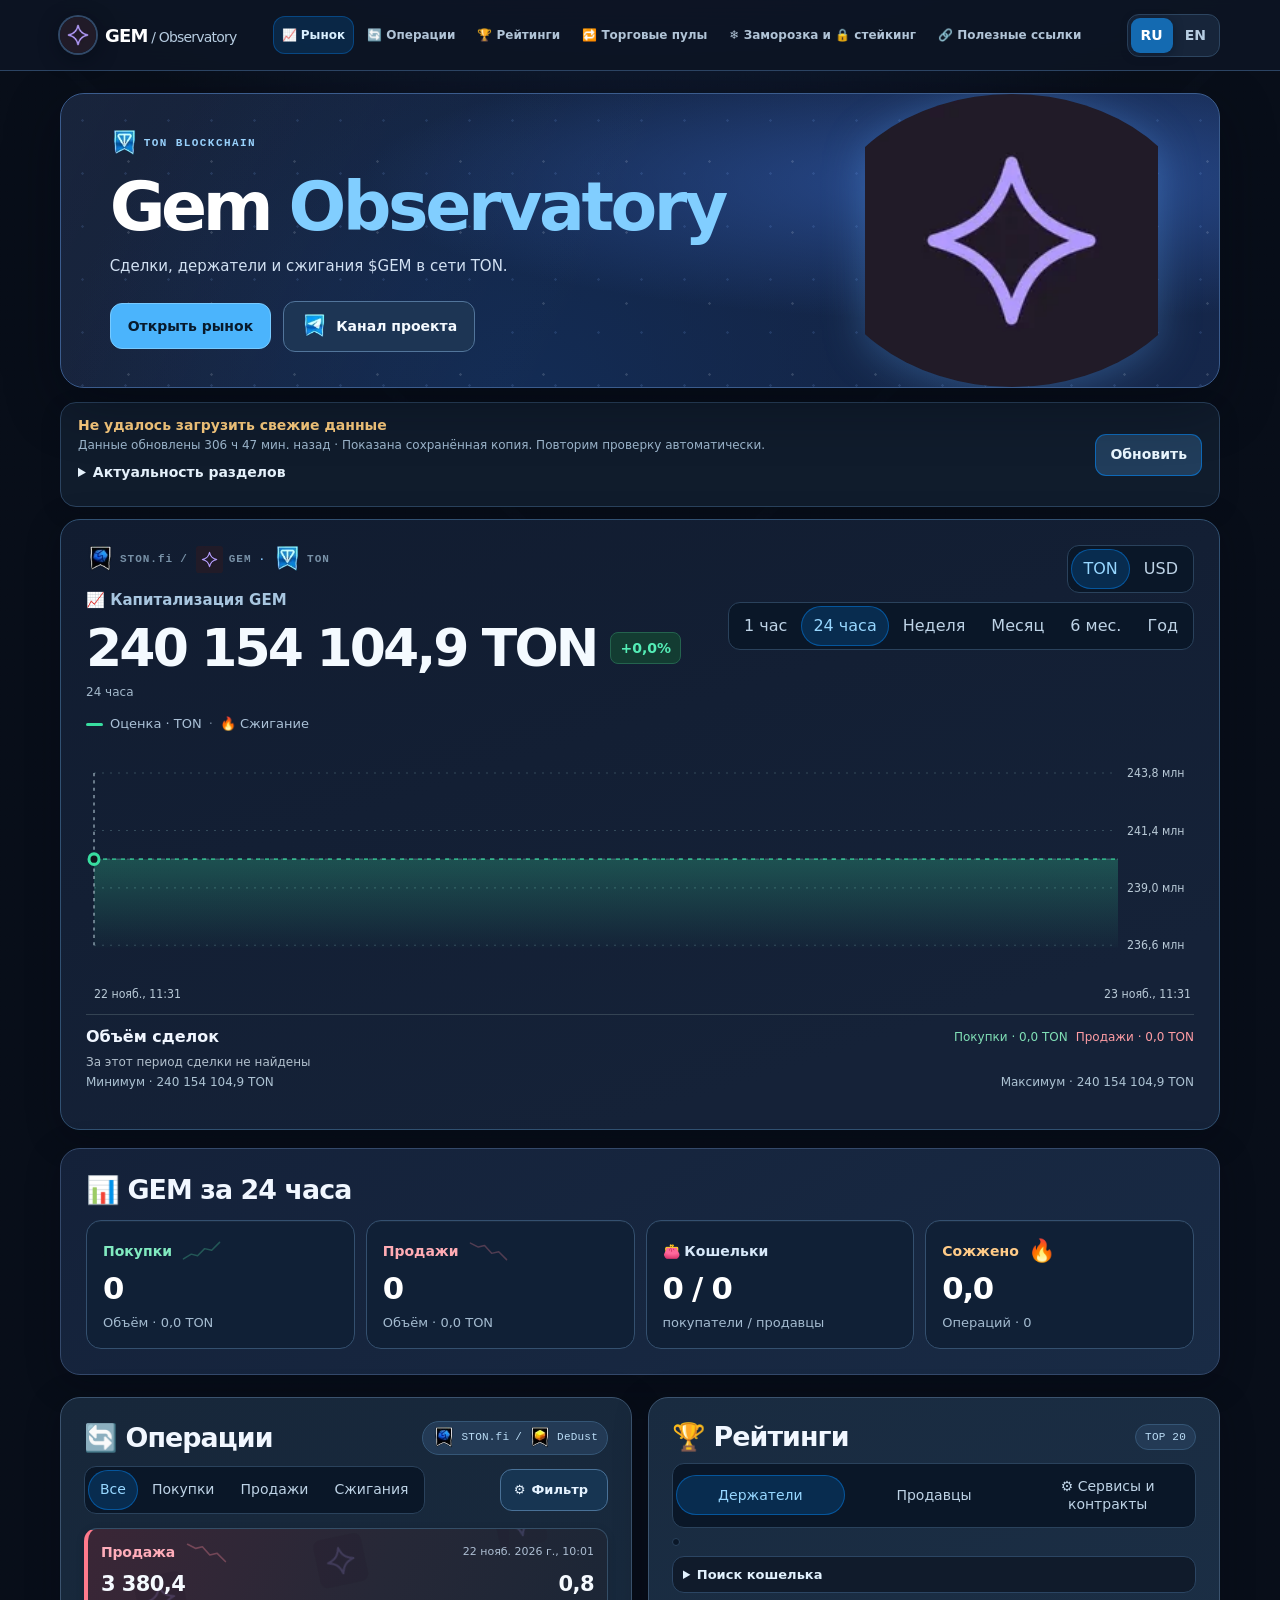
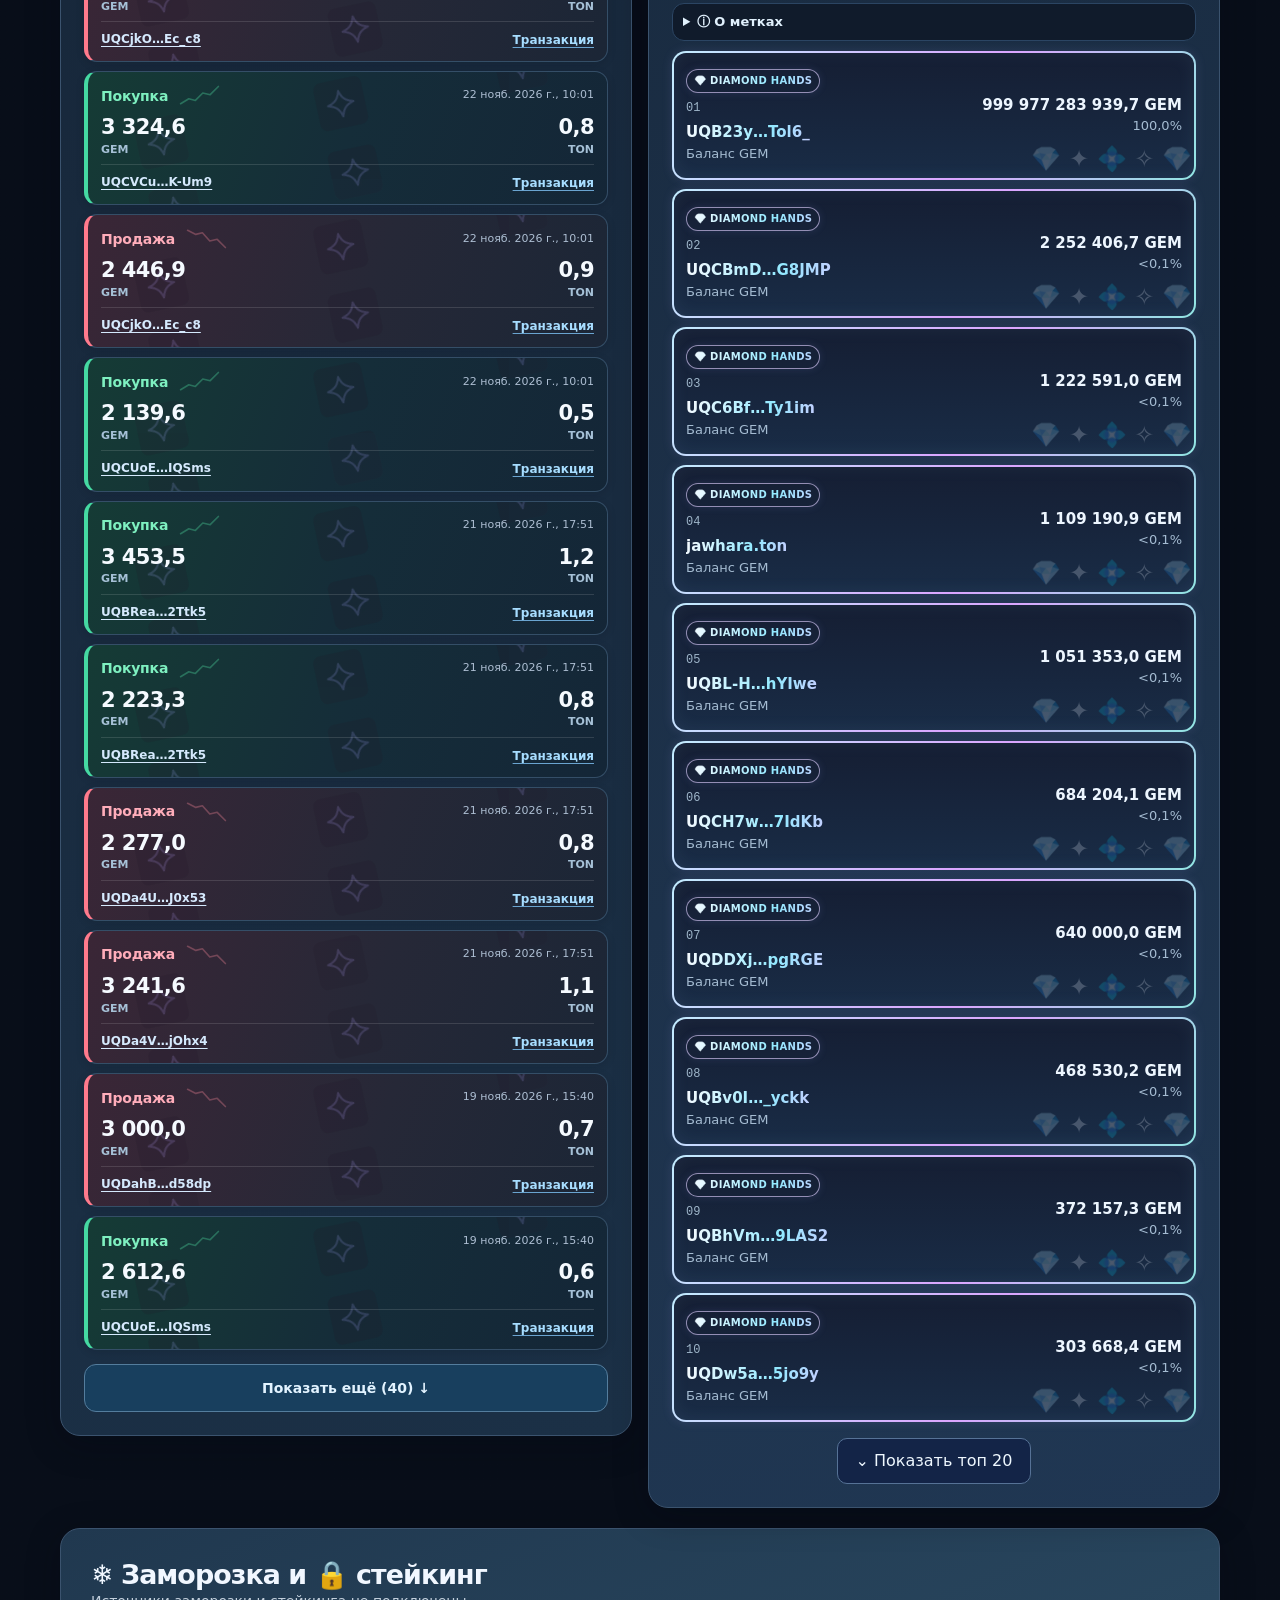
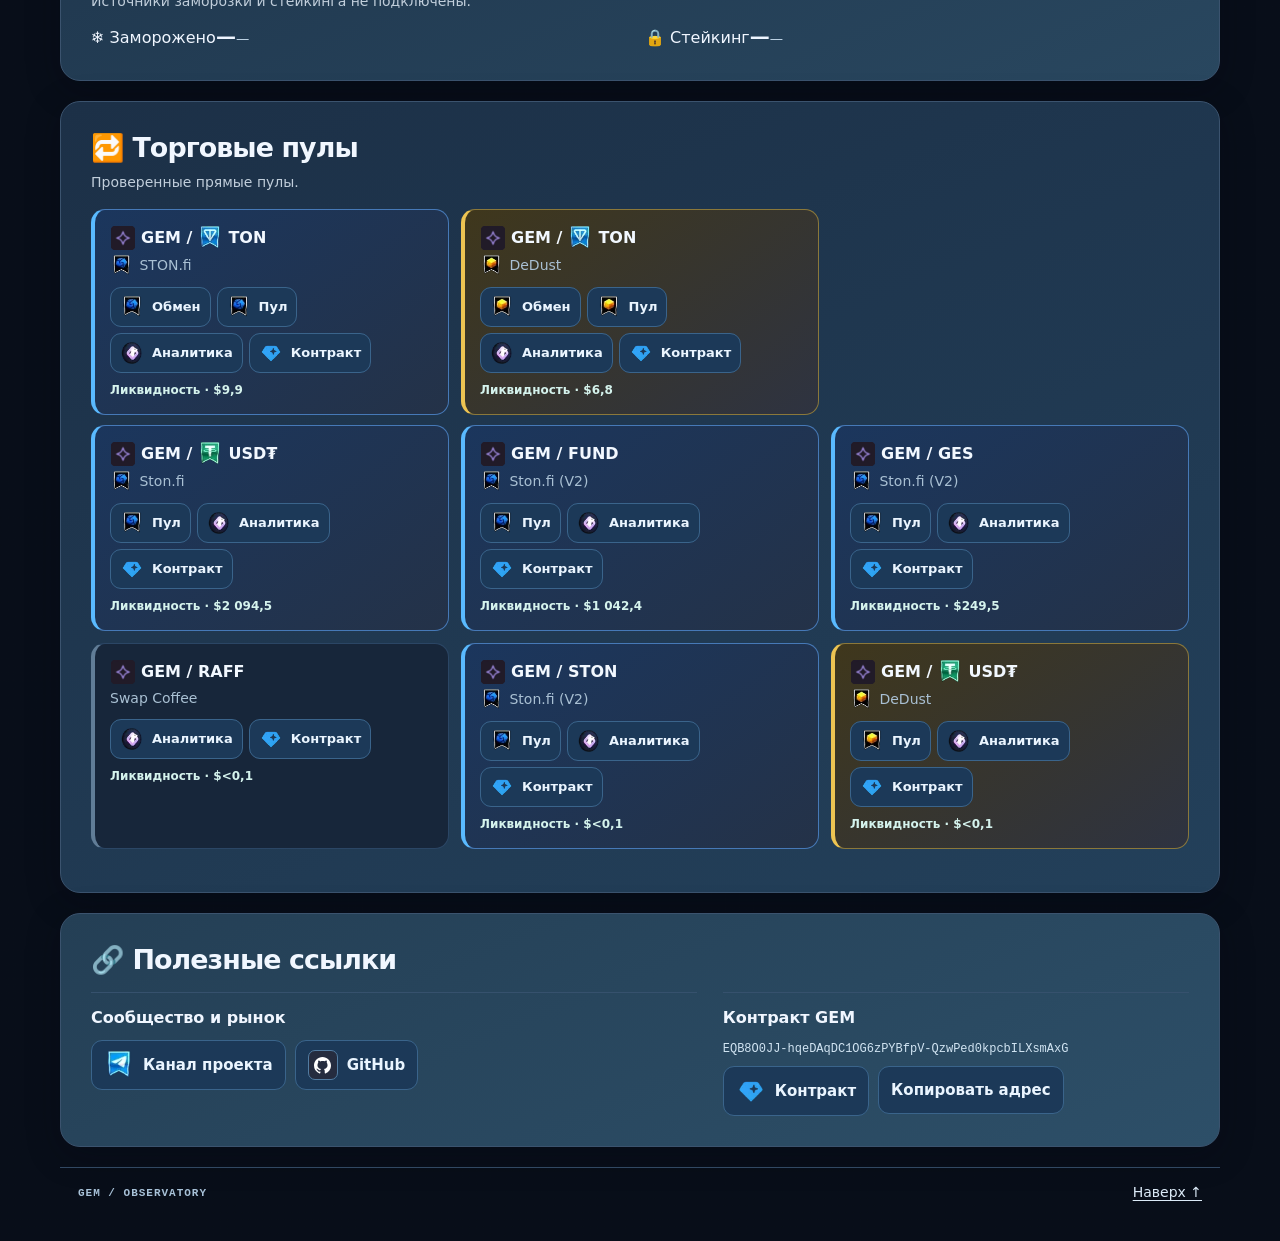
==== index.html @ bd029d71 "Create GEM Observatory from independent template 1.3.0" ====
<!doctype html>
<html lang="ru"><head>
<meta charset="utf-8"><meta name="viewport" content="width=device-width,initial-scale=1">
<meta name="theme-color" content="#070d21"><meta name="description" content="GEM Observatory — сделки STON.fi и DeDust, держатели и подтверждённые сжигания GEM в сети TON.">
<title>Gem Observatory</title><style>:root{color-scheme:light;--ink:#101721;--muted:#536372;--paper:#f8fafc;--line:#cbd5df;--blue:#30a1f5;--link:#075d9b;--night:#090b0e;--graphite:#10151c;--green:#1e6b51;--red:#df0000;--orange:#975019;font:16px/1.5 system-ui,-apple-system,BlinkMacSystemFont,"Segoe UI",sans-serif;color:var(--ink);background:var(--night)}
*{box-sizing:border-box}
[hidden]{display:none!important}
html{scroll-behavior:smooth;scroll-padding-top:82px}
body{margin:0;background:var(--night)}
.wrap{width:min(1220px,calc(100% - 64px));margin-inline:auto}
h1,h2,h3,p{margin:0}
a{color:var(--link);text-underline-offset:3px}
a:hover{text-decoration:underline}
button{font:inherit;color:inherit;cursor:pointer}
a:focus-visible,button:focus-visible,summary:focus-visible,#plot svg:focus-visible{outline:3px solid #5692db;outline-offset:2px}
header{position:sticky;top:0;z-index:5;background:#090b0ef5;border-bottom:1px solid #283541;color:#f5f8fc}
.nav,.brand,nav,.langs,.tabs,.smallTabs,.introLinks,.eyebrow,.sectionHeading,.chartCaption,footer,.graphTop{display:flex;align-items:center}
.nav{min-height:65px;gap:20px;justify-content:space-between}
.brand{gap:9px;color:#fff;text-decoration:none}
.brand svg{width:36px;height:36px}
.brand strong{font-size:19px;letter-spacing:-.055em}
.brand span{font-weight:500;color:#c3cbd5}
.brand:hover{text-decoration:none}
nav{gap:5px}
nav a,.langs button{font-size:14px;font-weight:650}
nav a{color:#b4c0ce;padding:9px 11px;text-decoration:none;border-radius:8px}
nav a.on,nav a:hover{color:white;background:#203347;text-decoration:none}
.langs,.tabs,.smallTabs{background:#e5edf4;border-radius:10px;padding:3px;gap:2px;width:fit-content;max-width:100%;flex-wrap:wrap}
.langs button,.tabs button,.smallTabs button{border:none;padding:7px 10px;background:transparent;color:#364c61;border-radius:7px;line-height:1.35}
.langs .on,.tabs .on,.smallTabs .on{background:#114c79;color:white}
.hero{margin:20px 0 16px;position:relative;isolation:isolate;overflow:hidden;display:flex;align-items:center;min-height:192px;border-radius:20px;border:1px solid #293746;background:radial-gradient(ellipse at 88% 70%,#153650 0%,transparent 53%),#0b0d10;color:#fff}
.herotext{position:relative;z-index:1;padding:27px clamp(20px,3vw,44px);max-width:66%}
.eyebrow,.tag,footer>span{font-family:ui-monospace,Consolas,monospace;font-size:11px;font-weight:650;letter-spacing:.09em}
.eyebrow{gap:8px}
.eyebrow i{width:7px;height:7px;background:#468ec6;border-radius:50%}
.hero .eyebrow{color:#b9c9d9}
.hero .eyebrow i{background:var(--blue)}
h1{font-size:clamp(38px,4.6vw,68px);letter-spacing:-.07em;line-height:1.05;margin:7px 0 8px}
h1 em{font-family:Georgia,"Times New Roman",serif;font-weight:normal;letter-spacing:-.055em;color:#a1d6ff}
.hero p{color:#c9d5e1;font-size:15px}
.heroArt{position:absolute;inset:0 0 0 auto;width:41%;display:grid;align-items:center;pointer-events:none}
.heroArt svg{width:100%;height:100%;max-height:250px}
.introLinks{margin-top:17px;gap:10px}
.introLinks a,.more{border:1px solid #9daebf;border-radius:8px;padding:7px 12px;text-decoration:none;font-weight:650;font-size:14px}
.introLinks a{color:#f0f6ff;border-color:#536779}
.introLinks a:first-child{color:#081624;background:var(--blue);border-color:var(--blue)}
.introLinks a:hover,.more:hover{box-shadow:inset 0 0 0 1px currentColor}
.panel{background:var(--paper);border:1px solid var(--line);border-radius:17px;padding:clamp(16px,2vw,25px);min-width:0}
.graphTop,.sectionHeading,footer{justify-content:space-between;gap:12px}
.graphTop{align-items:flex-start}
.graph .eyebrow{color:#b6c8d9}
.graph .eyebrow span{color:#7891a7}
.graph h2{font-weight:550;color:var(--muted);font-size:16px;margin-top:12px}
.price{font-size:clamp(27px,3.2vw,44px);line-height:1.12;letter-spacing:-.05em;font-variant-numeric:tabular-nums;font-weight:730}
.chartCaption{font-size:13px;color:var(--muted);gap:7px;margin-top:13px}
.lineKey{width:17px;height:3px;border-radius:3px;background:var(--blue)}
.sep{color:#6f8196}
#plot{margin:6px 0;min-height:183px}
#plot svg{width:100%;height:183px;display:block;touch-action:pan-y}
#plot text{font:11px system-ui,sans-serif;fill:#b6c6d6}
.marker{cursor:pointer}
.marker:focus{outline:2px solid var(--orange)}
#readout{font-size:14px;font-variant-numeric:tabular-nums;min-height:24px;color:var(--ink)}
.note,.description,.resources p{font-size:14px;color:var(--muted);overflow-wrap:anywhere}
.note{font-size:12px}
.description{margin:8px 0}
.summary{margin:18px 0 22px}
.summary h2,.panel h2:not(.graph h2){font-size:clamp(20px,2.1vw,27px);letter-spacing:-.045em;line-height:1.2}
.summary .sectionHeading{margin-bottom:9px}
.tag{color:#3e5061;background:#e2ebf4;border-radius:20px;padding:4px 9px;white-space:nowrap;font-weight:500;letter-spacing:.02em}
#stats{display:grid;grid-template-columns:repeat(4,minmax(0,1fr));gap:10px}
.stat{background:var(--paper);border:1px solid var(--line);border-radius:13px;padding:13px 15px;min-width:0}
.stat b,.stat small,.stat span{display:block}
.stat b{font-size:clamp(20px,2.1vw,31px);line-height:1.3;font-variant-numeric:tabular-nums;overflow-wrap:anywhere;letter-spacing:-.04em}
.stat small{font-size:13px;color:var(--muted)}
.stat span{font-size:14px;font-weight:670}
.buy{color:var(--green)}
.sell{color:var(--red)}
.burn{color:var(--orange)}
.columns{display:grid;grid-template-columns:1fr 1fr;gap:16px;align-items:start}
.columns .tabs{margin:10px 0}
.columns .tabs button,.smallTabs button{font-size:14px}
.smallTabs:not(:empty){margin-bottom:8px}
#feedNote,#rankNote{margin-bottom:8px}
.row{display:grid;grid-template-columns:minmax(0,1fr) auto;gap:10px;border-top:1px solid #dce3eb;padding:10px 0;align-items:center}
.row>div{min-width:0}
.row>div:last-child{text-align:right}
.row b,.row small{display:block;font-variant-numeric:tabular-nums}
.row small{color:var(--muted);font-size:13px}
.row a{overflow-wrap:anywhere}
.row b{font-size:15px;line-height:1.45}
.row .badge{display:inline-block;padding:1px 6px;font-size:12px;border-radius:5px;margin-right:6px}
.badge.buy{background:#e0f3e8}
.badge.sell{background:var(--red);color:white}
.badge.burn{background:#ffead4}
.position{color:var(--muted);font:12px ui-monospace,monospace;margin-right:8px}
.empty{padding:16px 0;color:var(--muted)}
.more{background:#eaf1f7;color:#144b72}
.more[hidden]{display:none}
#more{margin-top:8px;width:100%}
.resources{margin:20px 0}
.resourcesGrid{display:grid;grid-template-columns:1.15fr 1.2fr 1fr;gap:24px;margin-top:16px}
.resources h3{font-size:16px;margin-bottom:6px}
.resourceList{display:flex;gap:8px 13px;flex-wrap:wrap}
.resourceList,.contract{margin-top:8px;font-size:14px}
.contract{display:block;overflow-wrap:anywhere;font-family:ui-monospace,monospace;margin-bottom:10px}
.resourcesGrid article{min-width:0}
summary{cursor:pointer;font-weight:600}
footer{padding:16px 0 25px}
footer a{font-size:14px}
@media(max-width:800px){.wrap{width:calc(100% - 28px)}
.nav{display:grid;grid-template-columns:1fr auto;gap:0;padding-top:6px}
.langs{grid-column:2;grid-row:1}
.brand{grid-column:1;grid-row:1}
nav{grid-column:1/-1;justify-content:space-between;gap:0}
nav a{padding:7px 5px;font-size:13px}
html{scroll-padding-top:98px}
.columns{grid-template-columns:1fr}
.heroArt{width:35%;opacity:.82}
.herotext{max-width:73%;padding:19px}
.hero{min-height:180px}
.graphTop{flex-wrap:wrap}
.resourcesGrid{grid-template-columns:1fr 1fr}

#stats{grid-template-columns:repeat(2,minmax(0,1fr))}}
@media(max-width:500px){.wrap{width:calc(100% - 20px)}
.hero{margin-top:10px}
.herotext{max-width:100%;padding:16px}
.heroArt{width:35%;inset:auto 0 0 auto;height:78px}
.hero p{max-width:96%;font-size:14px}
.introLinks{max-width:76%;gap:6px;flex-wrap:wrap}
.introLinks a{font-size:13px;padding:6px 8px}
.graphTop{gap:10px}
.tabs button{padding:6px 8px}
.stat{padding:10px}
.stat small{font-size:12px}
.row{gap:3px}
.row b{font-size:14px}
.row small{font-size:12px}
.resourcesGrid{grid-template-columns:1fr;gap:15px}
.resourcesGrid article+article{border-top:1px solid var(--line);padding-top:12px}}
@media(prefers-reduced-motion:reduce){html{scroll-behavior:auto}}

.walletLegend{font-size:13px;color:var(--muted);margin:4px 0}
.walletIdentity{display:inline-flex;align-items:baseline;flex-wrap:wrap;gap:2px 6px;max-width:100%;vertical-align:baseline}
.row .walletAddress{font-weight:700;text-decoration:underline;text-decoration-thickness:1px;text-underline-offset:3px}
.row .walletAddress.buy,.walletRole.buy{color:#126042}
.row .walletAddress.sell,.walletRole.sell{color:#df0000}
.row .walletAddress.burn,.walletRole.burn{color:#874305}
.row .walletAddress.neutral{color:#51615c}
.walletRole{font-size:11px;font-weight:600}
:is(.row,.walletResult) .domainBadge{font:600 11px/1.4 system-ui,sans-serif;letter-spacing:0;padding:2px 6px;border-radius:5px;overflow-wrap:anywhere;max-width:100%;display:inline-block}
.domainBadge.digits{color:#482e00;background:linear-gradient(110deg,#ffcc00 12%,#ffe173 34%,#fff9c0 46%,#ffd700 57%,#efb000 84%);background-size:220% 100%;border:1px solid #a37b00;animation:projectGold 4s ease-in-out infinite alternate}
details.domainDetails{display:inline-block;border:0;padding:0;font-size:12px;font-weight:500;width:100%}
details.domainDetails summary{color:var(--muted);font-size:11px}
#rank .position{vertical-align:top}
.onlyBadges{display:flex;align-items:center;gap:7px;font-size:13px;font-weight:600;margin:4px 0 7px;cursor:pointer}
.onlyBadges input{width:16px;height:16px;accent-color:var(--link)}


@keyframes projectGold{from{background-position:0% 50%}
to{background-position:100% 50%}}
@media(prefers-reduced-motion:reduce){.domainBadge.digits{animation:none}}
footer>span{color:#f5f8ff}
footer a{color:#dcebf8}
.price{overflow-wrap:break-word}

/* Make the chart and header dark; financial rows retain their semantic colours. */
.langs,.graph .tabs{background:#202a35}
.langs button,.graph .tabs button{color:#c3cfdb}
.langs .on,.graph .tabs .on{background:var(--blue);color:#071421}
.graph{--ink:#f5f8fc;--muted:#b2c0cd;color:var(--ink);background:var(--graphite);border-color:#283747}
.graph #readout a{color:#86caff}
.graph #plot svg{height:205px}
.brand:hover,.introLinks a:hover{color:#fff}
.introLinks a:first-child:hover{color:#081624}

.wrap{width:min(1180px,calc(100% - 88px))}
.hero{background:linear-gradient(165deg,#080a0d 22%,#10151c 100%)}
.graph,.summary{background:linear-gradient(180deg,#10151c,#152332);border:1px solid #374b5b}
.summary{background:linear-gradient(180deg,#152332,#172b3c);padding:clamp(16px,2vw,25px);border-radius:17px;color:#f4f8ff}
.summary .sectionHeading{margin-bottom:14px}
.stat{background:linear-gradient(145deg,#131d28,#1e3041);border:1px solid #3d5363}
.stat small{color:#b9c8d5}
.stat span.buy,.stat span.sell,.stat span.burn{display:inline-block;border-radius:5px;background:linear-gradient(120deg,#d8e5eb,#c1d4df);padding:1px 6px}
.columns .panel,.resources{--ink:#f3f7fc;--muted:#c1cedb;--link:#a6daff;--line:#435a6a;color:var(--ink);border-color:#3b5264}
.columns .panel{background:linear-gradient(180deg,#172b3c,#1a3b51)}
.columns .tabs,.columns .smallTabs{background:#0e1c29}
.columns .tabs button,.columns .smallTabs button{color:#cbd9e7}
.columns .tabs .on,.columns .smallTabs .on{background:#265a7d;color:#fff}
.row{border-color:#435666}
.position{color:#c1cedb}
.tag{background:#233f54;color:#d1e6f6}
.row .walletIdentity{background:linear-gradient(125deg,#d8e5eb,#c1d4df);border-radius:7px;padding:3px 6px}
.domainDetails summary{color:#354d62!important}
.domainDetails span{color:#223847}
#more,.resourceList>a,.resourceList>button{color:#f3f8ff;background:#15496b;border:1px solid #6289a3}
.resources{background:linear-gradient(180deg,#1a3b51,#20475e);padding:clamp(18px,2.5vw,30px)}
.resourcesGrid{grid-template-columns:1.3fr 1fr;gap:clamp(14px,2vw,26px)}
.resourcesGrid article{border-top:1px solid #7190a3;padding-top:13px}
.resources h3{margin-bottom:10px}
.resourceList{display:grid;grid-template-columns:1fr;gap:7px}
.resourceList>a,.resourceList>button{display:flex;align-items:center;justify-content:space-between;gap:6px;min-height:42px;padding:8px 12px;border-radius:7px;text-align:left;font:650 14px/1.35 system-ui,sans-serif;text-decoration:none;cursor:pointer}
.resourceList>a:hover,.resourceList>button:hover,#more:hover{background:#1b5c82;border-color:#aedfff}
.resources .contract{color:#d1e4f2;margin:6px 0;word-break:break-all}
footer{background:#090c10;border-top:1px solid #405362;padding:14px 18px;margin-bottom:14px;border-radius:8px}
@media(min-width:1000px){.resourcesGrid article:first-child .resourceList{grid-template-columns:repeat(2,minmax(0,1fr))}}
@media(max-width:800px){.wrap{width:calc(100% - 34px)}.resourcesGrid{grid-template-columns:1fr 1fr}}
@media(max-width:500px){.wrap{width:calc(100% - 22px)}.resourcesGrid{grid-template-columns:1fr}.resourcesGrid article+article{border-color:#7190a3}}

/* Draw external-link arrows without relying on a font glyph. */
.resourceList>a::after,.introLinks a[href^="https:"]::after,.row a:not(.walletAddress)::after{content:"";display:inline-block;width:8px;height:8px;flex-shrink:0;margin-left:6px;border-top:1.5px solid currentColor;border-right:1.5px solid currentColor;background:linear-gradient(135deg,transparent 43%,currentColor 46%,currentColor 54%,transparent 57%);vertical-align:1px}

.syncBar{display:flex;align-items:center;justify-content:space-between;gap:14px;margin:0 0 12px;padding:12px 18px;background:#101b27;border:1px solid #374b5b;border-radius:12px;color:#e5f1fb}
.syncBar>div{min-width:0}.syncBar p{font-size:14px;font-weight:650}.syncBar small{display:block;color:#b9c8d5;font-size:12px;overflow-wrap:anywhere}.syncBar .syncWarning{color:#ffcf80}
#refreshData{flex-shrink:0;min-height:42px;padding:8px 14px;border:1px solid #6289a3;border-radius:7px;background:#15496b;color:#f3f8ff;font-weight:650;font-size:14px}#refreshData:hover{background:#1b5c82}#refreshData:disabled{opacity:.65;cursor:wait}
@media(max-width:400px){.syncBar{align-items:flex-start;flex-wrap:wrap;padding:12px 14px}.syncBar>div{flex:1 1 175px}}

/* Market cap: native-currency valuation, with an explicit estimation note. */
.graph .price{font-size:clamp(32px,4.2vw,52px);letter-spacing:-.055em;line-height:1.15}
.graph h2{font-size:15px;margin-top:12px;margin-bottom:7px}
.capHeadline{display:flex;align-items:center;gap:14px;flex-wrap:wrap}
.capChange{font:700 14px/1.3 system-ui,sans-serif;padding:6px 9px;border-radius:8px;font-variant-numeric:tabular-nums;white-space:nowrap}
.capChange:empty{display:none}.capPositive{color:#54edb6;background:#133c32;border:1px solid #24634e}.capNegative{color:#ff2020;background:#321419;border:1px solid #7a242a}
#capPeriod{margin-top:5px;color:#a4b9cb}.graph #plot{min-height:250px;margin:18px 0 8px}.graph #plot svg{height:250px}
.graph #plot text{font:11px system-ui,sans-serif;fill:#b8c9d6}
.capRange{display:flex;justify-content:space-between;gap:8px;flex-wrap:wrap;color:#adc3d3;font-size:12px;font-variant-numeric:tabular-nums;margin:0 0 13px}
.graph #readout{background:#0b1723;border:1px solid #2b4354;padding:10px 12px;border-radius:9px;min-height:43px;font-size:13px;margin-bottom:9px}
.capMethod{font-size:11px;line-height:1.5;color:#9db3c4;border-top:1px solid #2b4354;padding-top:10px;margin-top:10px;max-width:850px}
.graph .chartCaption .lineKey{background:var(--chart-colour,#38dda0)}
@media(max-width:500px){.graph .price{font-size:34px}.capHeadline{gap:8px}.graph .graphTop{gap:15px}.graph .tabs{width:100%;justify-content:space-between}.graph .tabs button{padding:8px 6px;font-size:12px}.graph #plot svg{height:240px}.graph #plot{min-height:240px}.graph #readout{font-size:12px}.capMethod{font-size:11px}}
@media(max-width:360px){.graph .tabs{display:grid;grid-template-columns:repeat(3,minmax(0,1fr));gap:3px}.graph .tabs button{width:100%}}

:root{--blue:#75ccff;--project-art:url("[data-uri]");--night:#070d21}
body{background:radial-gradient(ellipse at 78% 0%,#24347b 0%,#111c49 28%,transparent 55%),#070d21}
header{background:#0a1129f5;border-color:#324576}
.brandMark{width:36px;height:36px;border-radius:50%;background:var(--project-art) center/cover}
.hero{min-height:268px;border-color:#435b9c;background:radial-gradient(ellipse at 78% 50%,#2b4696 0%,#182860 34%,transparent 68%),linear-gradient(112deg,#0d1639,#111c49)}
.hero::before{content:"";position:absolute;inset:0;background-image:radial-gradient(circle,#7eaeff 1px,transparent 1.5px),radial-gradient(circle,#eff7ff 1px,transparent 1.5px);background-size:43px 53px,83px 71px;background-position:0 0,26px 32px;opacity:.24;pointer-events:none}
.heroArt{width:40%;height:100%;background:var(--project-art) center / auto 88% no-repeat;filter:drop-shadow(0 0 20px #60b5ff60);border-radius:50%}
.hero h1 em{color:#89ceff}
.graph{background:linear-gradient(180deg,#101936,#151f43);border-color:#394b80}
.summary{background:linear-gradient(180deg,#182649,#202d55);border-color:#435480}
.columns .panel{background:linear-gradient(180deg,#192847,#1e3659)}
.resources{background:linear-gradient(180deg,#192b4b,#1b345a)}
.graphControls{display:grid;gap:10px;justify-items:end;min-width:0}
.row.trade-buy{border-left:3px solid #4cce9f;padding-left:8px;background:#14564832}
.row.trade-sell{border-left:3px solid #fb6b76;padding-left:8px;background:#7c223532}
.row.trade-burn{border-left:3px solid #e7ae57;padding-left:8px}
@media(max-width:800px){.graphControls{justify-items:start}}
@media(max-width:590px){
 .hero{min-height:210px}.heroArt{width:32%;height:auto;inset:12px 12px auto auto;aspect-ratio:1;opacity:1;background-size:contain}
 .herotext{max-width:76%}.hero h1{font-size:clamp(32px,7.5vw,47px)}.hero h1 em{display:block}
 .hero p{max-width:100%}.introLinks{max-width:100%}.graphControls{width:100%}.graph #currency{display:flex;width:auto}
}

#activity,#wallets,#pools{background:#141b27;border-color:#303a4a}
#activity .row,#wallets .row{background:transparent;border-color:#303a4a;border-left:0;padding-left:0}
#activity .row .walletIdentity,#wallets .row .walletIdentity{background:none;padding:0;column-gap:6px;row-gap:4px}
.columns .walletIdentity .walletAddress{background:none;padding:0}
.columns .row .walletAddress{color:#d6e2f0}
.columns .walletRole.buy,.columns .badge.buy{color:#85e6bc;background:none}
.columns .walletRole.sell,.columns .badge.sell{color:#ff9a9f;background:none}
.columns .walletRole.burn,.columns .badge.burn{color:#f1bd7d;background:none}
.columns .domainDetails summary,.columns .domainDetails span{color:#becbd9!important}
.columns :is(.row,.walletResult) .projectBadges{display:flex;flex-wrap:wrap;gap:5px;width:100%;align-items:center}
.columns :is(.row,.walletResult) .projectBadge{--badge-edge:#53627b;display:inline-flex;align-items:center;gap:4px;padding:2px 6px;border:1px solid var(--badge-edge);border-radius:6px;background:#202939;text-decoration:none;color:#eaf1fb;font:650 11px/1.35 system-ui,sans-serif;min-height:26px;max-width:100%}
.columns :is(.row,.walletResult) .projectBadge:hover{text-decoration:underline}
.columns :is(.row,.walletResult) .projectBadge::after{display:none}
.projectBadge img{display:block;width:18px;height:18px;object-fit:contain;border-radius:3px}
.columns :is(.row,.walletResult) .projectBadge.staking{padding-inline:4px;--badge-edge:#6c93cb}
.columns :is(.row,.walletResult) .projectBadge.vnuk{--badge-edge:#8f606f;color:#ffc8d4}
.columns :is(.row,.walletResult) .projectBadge.author{border-color:transparent;background:linear-gradient(#202939,#202939) padding-box,linear-gradient(105deg,#508eff,#dce5ee,#508eff) border-box;background-size:100% 100%,200% 100%;animation:projectBadgeGlow 5s ease-in-out infinite alternate}
.columns :is(.row,.walletResult) .projectBadge.joystick{--badge-edge:#9164ac}
.columns :is(.row,.walletResult) .projectBadge.phoenix{--badge-edge:#a86a36}
.projectBadge.joystick span,.projectBadge.phoenix span{background:linear-gradient(90deg,var(--badge-color),#ffe182,var(--badge-color));background-size:210% 100%;background-clip:text;color:transparent;animation:projectBadgeGlow 5s ease-in-out infinite alternate}
.projectBadge.joystick{--badge-color:#e3a6ff}
.projectBadge.phoenix{--badge-color:#ff9862}
@keyframes projectBadgeGlow{to{background-position:100% 0}}
@media(prefers-reduced-motion:reduce){.columns :is(.row,.walletResult) .projectBadge.author,.projectBadge.joystick span,.projectBadge.phoenix span{animation:none}}
#pools [lang="en"],html[lang="en"] #pools [lang="ru"]{display:none}
html[lang="en"] #pools [lang="en"]{display:inline}
#pools .poolIntro{margin:8px 0 16px}
#pools .poolGrid{display:grid;grid-template-columns:repeat(3,minmax(0,1fr));gap:10px}
#pools .poolCard{min-width:0;background:#1c2636;border:1px solid #39475b;border-radius:10px;padding:12px}
#pools .poolCard h3{margin:0 0 3px}
#pools .poolCard p{margin:0}
#pools .poolActions{display:flex;flex-wrap:wrap;gap:6px;margin-top:10px}
#pools .poolActions a{display:inline-flex;align-items:center;min-height:38px;padding:5px 9px;color:#edf5ff;background:#22344c;border:1px solid #586d88;border-radius:7px;font-size:13px;font-weight:650;text-decoration:none}
#pools .poolActions a:hover{background:#304963;text-decoration:underline}
#pools .poolRoute,#pools .poolTiny{margin-top:16px;padding-top:13px;border-top:1px solid #39475b}
#pools #discoveredPools{margin-top:10px}
#pools .poolCard .poolLiquidity{margin-top:8px;font-size:12px;overflow-wrap:anywhere}
#pools .poolCard h3{overflow-wrap:anywhere}
#pools .poolRoute h3{margin:0 0 4px}
#pools .poolRoute .poolCard{margin-top:9px;max-width:440px}
#pools .poolTiny .poolGrid{margin-top:10px}
#pools .poolSources{margin-top:13px;font-size:12px}
@media(max-width:800px){#pools .poolGrid{grid-template-columns:repeat(2,minmax(0,1fr))}}
@media(max-width:500px){#pools .poolGrid{grid-template-columns:minmax(0,1fr)}}

.columns :is(.row,.walletResult) .projectBadge.og{border-color:#a887c2;background:#222033}
.columns :is(.row,.walletResult) .projectBadge.fragmentNumber{--badge-edge:#cc7cdb;background:#78348b;color:#fff;font-weight:800;white-space:nowrap}
.projectBadge.og span{background:linear-gradient(90deg,#cbff69,#f3a5ff,#cbff69);background-size:210% 100%;background-clip:text;color:transparent;animation:projectBadgeGlow 4s ease-in-out infinite alternate;font-weight:800}
.columns :is(.row,.walletResult) .projectBadge.burner{border-color:#966237;padding-inline:4px}
.columns :is(.row,.walletResult) .projectBadge.blueNft{border-color:#3881a9;padding-inline:4px}
.operationRow .opMobile,.operationRow .opToggle{display:none}
#feed .operationRow .opDesktop a{display:inline-block}
@media(prefers-reduced-motion:reduce){.projectBadge.og span{animation:none}}
@media(max-width:640px){
 #feed .operationRow{grid-template-columns:minmax(0,1fr) minmax(0,auto) 28px;align-items:start;column-gap:4px;padding:8px 0}
 #feed .operationRow .opDesktop{display:none}
 #feed .operationRow>div:nth-child(2){align-self:start}
 #feed .operationRow .opMobile:not([hidden]){display:block;grid-column:1/-1;text-align:left;padding:2px 0 4px}
 #feed .operationRow .opToggle{display:grid;place-items:center;width:28px;min-height:32px;padding:0;background:none;border:0;color:#b8d3ec;cursor:pointer}
 .opToggle span{width:7px;height:7px;border-right:2px solid;border-bottom:2px solid;transform:rotate(45deg)}
 .opToggle[aria-expanded="true"] span{transform:rotate(225deg)}
}

body{background:linear-gradient(#070b16bb,#070b16cf),url("[data-uri]") center top/cover fixed,#070b16}
.supplyGrid{display:grid;grid-template-columns:repeat(2,minmax(0,1fr));gap:10px;margin-top:12px}
.supplyGrid a{display:grid;gap:4px;padding:12px;border:1px solid #39475b;border-radius:10px;background:#1c2636;text-decoration:none;min-width:0}
.supplyGrid a:hover{border-color:#7db5e6}
.supplyGrid strong{font-size:clamp(1rem,3vw,1.35rem);color:#eef5ff;overflow-wrap:anywhere}
.supplyGrid small{color:#afbfce}
@media(max-width:440px){.supplyGrid{grid-template-columns:1fr}body{background-attachment:scroll;background-size:auto,auto 1100px}}

.volumeBlock{margin-top:12px;border-top:1px solid #344353;padding-top:10px}
.volumeHeading,.volumeKeys,.tradeSize,.walletSearchForm{display:flex;align-items:center;gap:8px;flex-wrap:wrap}
.volumeHeading{justify-content:space-between}
.volumeKeys,.tradeSize{font-size:12px}
.volumeKeys span:first-child,.rankMove.gained{color:#80e0b6}
.volumeKeys span:last-child,.rankMove.lost{color:#ff9da4}
#tradeVolume svg{display:block;width:100%;height:56px}
.tradeSize{margin:8px 0;color:#bdcbd8}
.tradeSize label{display:inline-flex;align-items:center;gap:6px}
.tradeSize input[type=number],.walletSearchForm input{min-width:0;border:1px solid #53637a;border-radius:7px;background:#161f2b;color:#eaf1fb;padding:6px 8px;font:inherit}
.tradeSize input[type=number]{width:6em}
#rank .position,.walletResult .position{display:inline-flex;align-items:baseline;gap:4px}
.rankMove{font-size:10px;white-space:nowrap}
.walletSearch,.badgeLegend{margin:10px 0;border:1px solid #39475b;border-radius:8px;padding:8px 10px}
.walletSearch summary,.badgeLegend summary{cursor:pointer;color:#d6e2f0;font-size:13px;font-weight:650}
.walletSearchForm{margin-top:9px}
.walletSearchForm input{flex:1 1 145px}
.walletSearchForm button{padding:6px 9px;border:1px solid #52637b;border-radius:7px;background:#243249;color:#eaf1fb;cursor:pointer}
.walletResult{margin-top:9px;overflow-wrap:anywhere}
.walletResult h3,.walletResult h4,.walletResult p{margin:6px 0}
.walletResult ul,.badgeLegend dl{padding-left:0;margin:8px 0 0;font-size:12px}
.walletResult li{margin-left:15px;padding-top:3px}
.badgeLegend dl{display:grid;grid-template-columns:auto 1fr;gap:5px 8px}
.badgeLegend dd{margin:0;color:#bdcbd8}
.columns .projectBadge.arni,.columns .projectBadge.napiwas{border-color:#927fa2}
.columns .projectBadge.arni span,.columns .projectBadge.napiwas .badgeLabel{
 background:linear-gradient(90deg,#70e1dd,#c4b4ff,#ffab94,#ffe39a,#70e1dd);
 background-size:225% 100%;background-clip:text;color:transparent;
 animation:projectBadgeGlow 4.3s ease-in-out infinite alternate
}
.projectBadge .beerIcon{position:relative;display:inline-block;flex:0 0 18px;width:18px;height:18px}
.beerIcon::before,.beerIcon::after{content:"";position:absolute}
.beerIcon::before{left:2px;top:2px;width:10px;height:15px;border:1px solid #ffde99;border-radius:3px 3px 4px 4px;background:linear-gradient(#fff4dc 0 28%,#ffce56 29%,#e4932c 83%,#b36121)}
.beerIcon::after{left:12px;top:6px;width:5px;height:8px;border:2px solid #ffde99;border-left:0;border-radius:0 4px 4px 0}
@media(prefers-reduced-motion:reduce){.columns .projectBadge.arni span,.columns .projectBadge.napiwas .badgeLabel{animation:none}}

.projectBadges .domainDetails{width:auto;max-width:100%;overflow-wrap:anywhere}

/* GEM / Telegram-inspired Observatory — design layer v1.
   No remote fonts, frameworks, images or runtime dependencies.
   Loaded AFTER the existing stylesheet. Keeps data/JS functionality intact. */
:root{
  color-scheme:dark;
  --tg-bg:#090e18;--tg-surface:#121b2a;--tg-surface2:#192639;
  --tg-elevated:#20344b;--tg-line:#2a405a;--tg-blue:#55b9ff;
  --tg-blue-strong:#258fea;--tg-text:#f0f6ff;--tg-muted:#a6bdd2;
  --tg-green:#51dcaa;--tg-red:#ff8696;--tg-gold:#f3c66f;
  --night:var(--tg-bg);--paper:var(--tg-surface);--ink:var(--tg-text);
  --muted:var(--tg-muted);--line:var(--tg-line);--blue:var(--tg-blue);
  --link:#91d8ff;--green:var(--tg-green);--red:var(--tg-red);
  font-family:system-ui,-apple-system,BlinkMacSystemFont,"Segoe UI",sans-serif;
  font-optical-sizing:auto;
}
html{scroll-padding-top:100px}
body{
  color:var(--tg-text);
  background:radial-gradient(ellipse 80% 420px at 50% -150px,#1b315e 0%,transparent 72%),
    linear-gradient(#080e19e8,#080e19f1),url("[data-uri]") center top/cover fixed,#090e18;
}
.wrap{width:min(1160px,calc(100% - 40px))}
a{color:var(--link)}
button,input{font-family:inherit}
a,button,summary{-webkit-tap-highlight-color:transparent}
button:not(:disabled),a,summary{transition:background-color .18s ease,border-color .18s ease,color .18s ease,transform .18s ease}
button:active:not(:disabled),.introLinks a:active,.resourceList>a:active,#pools .poolActions a:active{transform:scale(.98)}
a:focus-visible,button:focus-visible,summary:focus-visible,input:focus-visible{outline:2px solid var(--tg-blue);outline-offset:3px}
header{background:#0d1524f0;border-bottom:1px solid #2c4463;backdrop-filter:blur(22px);-webkit-backdrop-filter:blur(22px)}
.nav{min-height:70px;gap:18px}
.brandMark{box-shadow:0 0 0 2px #314968,0 5px 20px #050a14a8}
.brand strong{font-size:18px;letter-spacing:-.045em}
.brand span{color:#b6cce0;font-size:14px}
nav{gap:5px}
nav a{padding:10px 13px;color:#b1c4d7;border-radius:12px;font-weight:600}
nav a.on,nav a:hover{background:#1e3958;color:#f4faff}
.langs{background:#17253a;padding:3px;border:1px solid #2d4560;border-radius:12px}
.langs button{border-radius:9px;min-width:39px;min-height:35px;color:#b6cde2}
.langs button.on{background:#288fd9;color:#fff;box-shadow:0 2px 10px #0613268c}
main.wrap{padding-bottom:10px}
.hero{margin:22px 0 14px;min-height:275px;border:1px solid #3b5c8d;border-radius:24px;
  background:radial-gradient(ellipse at 81% 30%,#294c91 0%,transparent 48%),
  radial-gradient(circle at 40% 110%,#132c55,transparent 60%),
  linear-gradient(125deg,#111d35,#15274b);
  box-shadow:0 18px 54px #02071164;isolation:isolate}
.hero::before{opacity:.14}
.hero::after{content:"";position:absolute;inset:0;pointer-events:none;
  background:linear-gradient(115deg,#ffffff08,transparent 50%);border-radius:inherit}
.herotext{padding:clamp(23px,3.5vw,45px);max-width:68%}
.hero .eyebrow{color:#98d1fc;letter-spacing:.13em}
.hero .eyebrow i{box-shadow:0 0 0 5px #269de421}
.hero h1{margin:13px 0 12px;font-size:clamp(39px,5.5vw,68px);line-height:1.03;letter-spacing:-.065em}
.hero h1 em{font-style:normal;font-weight:550;font-family:inherit;letter-spacing:-.05em;color:#81ceff}
.hero p{color:#d2e1f3;font-size:15px;max-width:510px;line-height:1.65}
.heroArt{background-size:auto 83%;filter:drop-shadow(0 6px 28px #67acff40)}
.introLinks{gap:10px;margin-top:21px}
.introLinks a{display:inline-flex;align-items:center;justify-content:center;
  min-height:42px;padding:9px 17px;border-radius:12px;font-size:14px;
  background:#1d3554;border:1px solid #52759b;color:#f5faff}
.introLinks a:first-child{background:#4bb4fc;color:#081a2c;border-color:#77caff}
.introLinks a:hover{background:#2c5277;text-decoration:none;transform:translateY(-2px)}
.introLinks a:first-child:hover{background:#83d0ff;color:#071b2c}
.syncBar{background:#101c2c;border-color:#2b435f;border-radius:16px;
  padding:12px 17px;box-shadow:0 6px 20px #050b152b}
.syncBar p{color:#e3f5ff}
.syncBar small{color:#9eb8ce}
#refreshData{border-radius:11px;background:#213d5b;border-color:#476d92;color:#eaf7ff}
#refreshData:hover{background:#2f5a81}
.panel,.graph,.summary,.columns .panel,.resources,#pools,#activity,#wallets{
  border:1px solid var(--tg-line);border-radius:20px;
  background:linear-gradient(155deg,#151f30 0%,#111927 100%);
  box-shadow:0 8px 34px #03091145;color:var(--tg-text)}
.graph{background:linear-gradient(160deg,#172640 0%,#101a2d 76%);border-color:#315172}
.graph .eyebrow{color:#86caff}
.graph h2{color:#a8c6e0;margin-top:15px}
.graph .price{color:#f4faff;letter-spacing:-.055em}
.graph .chartCaption{color:#abc1d7}
.graph #readout{border-color:#314964;background:#0e192a}
.graph .capMethod{border-color:#2b4056;color:#98aec2}
.graph #plot{border-radius:15px;overflow:hidden}
.graphControls{gap:9px}
.graph .tabs,.columns .tabs,.columns .smallTabs{background:#0a1728;border:1px solid #2a425c;border-radius:12px;padding:3px}
.graph .tabs button,.columns .tabs button,.columns .smallTabs button{border-radius:9px;min-height:34px;padding:7px 12px;color:#bed3e6}
.graph .tabs .on,.columns .tabs .on,.columns .smallTabs .on{background:#26659c;color:#fff;box-shadow:0 2px 8px #050d1780}
.summary{margin-top:18px;background:linear-gradient(150deg,#182b44,#142037);border-color:#2a496b}
.summary h2,.panel h2:not(.graph h2){color:#f1f7ff;font-weight:730;letter-spacing:-.035em}
#stats{gap:11px}
.stat{padding:16px;border-radius:15px;background:#102036;border:1px solid #34506f;box-shadow:inset 0 1px #ffffff0a}
.stat b{color:#fff;font-size:clamp(21px,2.4vw,32px);line-height:1.22;margin:5px 0}
.stat small{color:#a4bbd0}
.stat span{font-weight:680}
.stat span.buy,.stat span.sell,.stat span.burn{background:none;padding:0}
.columns{gap:16px}
.columns .panel{min-width:0}
.sectionHeading{flex-wrap:wrap}
.tag{background:#233a55;color:#badcf5;border:1px solid #355676}
.row{border-top-color:#263950;padding:12px 3px}
.row:hover{background:#ffffff07}
.row.trade-buy,.row.trade-sell,.row.trade-burn{border-left:3px solid transparent;border-radius:8px;padding-left:10px}
#activity .row.trade-buy{border-left:3px solid #52d5a2;background:#16362c42}
#activity .row.trade-sell{border-left:3px solid #ff8191;background:#40232a50}
#activity .row.trade-burn{border-left:3px solid #f5c16b;background:#3a2c1b48}
.row b{color:#edf6ff}
.row small{color:#a5bcd2}
.columns .row .walletAddress{color:#d5e9fd}
.columns .walletRole.buy,.columns .badge.buy{color:#75e7b2}
.columns .walletRole.sell,.columns .badge.sell{color:#ff9bac}
.columns .walletRole.burn,.columns .badge.burn{color:#f5c377}
.position{color:#9fb6ca}
.columns :is(.row,.walletResult) .projectBadge{border-radius:8px;background-color:#1d2b3e;min-height:28px}
.columns :is(.row,.walletResult) .projectBadge.fragmentNumber{background:#813c99;color:#fff;border-color:#dd8bfa}
.domainBadge.digits{border-radius:7px}
#more,.resourceList>a,.resourceList>button,#pools .poolActions a{
  background:#1c3958;border:1px solid #3a648b;border-radius:11px;color:#eaf5ff}
#more{min-height:43px}
#more:hover,.resourceList>a:hover,.resourceList>button:hover,#pools .poolActions a:hover{background:#2b5277}
.supplyGrid a,#pools .poolCard{background:#17263a;border:1px solid #2b4665;border-radius:14px;padding:15px}
.supplyGrid a:hover,#pools .poolCard:hover{border-color:#4785b3}
.supplyGrid small{color:#b5c9da}
#pools .poolCard h3{color:#f2f8ff}
#pools .poolCard p{color:#a9c0d3}
#pools .poolGrid{gap:12px}
#pools .poolActions a{min-height:40px}
.walletSearch,.badgeLegend{background:#101b2b;border-color:#2b4563;border-radius:12px}
.walletSearch summary,.badgeLegend summary{color:#e1f1fd}
.tradeSize input[type=number],.walletSearchForm input{background:#091729;border-color:#385575;color:#f5faff;border-radius:10px;min-height:38px}
.walletSearchForm button{background:#285982;border-color:#478bb5;border-radius:10px;min-height:40px}
.resources{background:linear-gradient(155deg,#152840,#152036)}
.resourcesGrid article{border-color:#36516d}
.resourceList>a,.resourceList>button{min-height:45px;padding:10px 13px}
footer{background:transparent;border-top:1px solid #314862;border-radius:0;color:#bed4e7;margin-top:20px}
footer>span{color:#a8c2d8}
@media(min-width:900px){
 .columns .panel{padding:23px}
 .hero{min-height:305px}
 .heroArt{background-size:auto 88%}
}
@media(max-width:800px){
 html{scroll-padding-top:114px}
 .wrap{width:calc(100% - 28px)}
 .nav{gap:5px;padding-top:5px}
 .brand strong{font-size:16px}
 nav{overflow-x:auto;scrollbar-width:none;justify-content:space-between}
 nav::-webkit-scrollbar{display:none}
 nav a{min-height:42px;display:inline-flex;align-items:center;white-space:nowrap;padding:9px 10px}
 .hero{margin-top:14px;min-height:230px}
 .herotext{max-width:75%;padding:24px}
 .resourcesGrid{grid-template-columns:1fr 1fr}
}
@media(max-width:590px){
 .wrap{width:calc(100% - 22px)}
 .hero{border-radius:20px;min-height:250px}
 .hero h1{font-size:clamp(34px,8vw,46px)}
 .herotext{max-width:100%;padding:20px 18px 78px}
 .hero p{max-width:100%;padding-right:0}
 .heroArt{width:100px;height:100px;top:auto;bottom:-7px;right:7px;inset:auto 7px -7px auto;opacity:.83;background-size:contain}
 .hero .introLinks{max-width:calc(100% - 90px)}
 .introLinks a{min-height:40px;padding:8px 11px}
 .graph,.summary,.columns .panel,.resources{padding:16px}
 .graphTop{gap:13px}
 .graphControls{width:100%;justify-items:stretch}
 .graph .tabs{width:100%;justify-content:space-between}
 .graph .tabs button{flex:1 1 auto;padding:8px 6px;font-size:12px}
 .graph .price{font-size:clamp(29px,8.7vw,39px)}
 .graph #plot,.graph #plot svg{min-height:210px;height:210px}
 #stats{grid-template-columns:repeat(2,minmax(0,1fr));gap:9px}
 .stat{padding:12px}
 .stat b{font-size:clamp(19px,5.4vw,26px)}
 .columns{gap:14px}
 #pools .poolGrid{grid-template-columns:1fr}
 .resourcesGrid{grid-template-columns:1fr}
 .row{min-width:0}
 .row>div{overflow-wrap:anywhere}
 .syncBar{flex-wrap:wrap}
 body{background-attachment:scroll}
}
@media(max-width:360px){
 .brand strong{font-size:14px}
 .brandMark{width:30px;height:30px}
 .nav{column-gap:3px}
 nav a{font-size:12px;padding:9px 7px}
 .hero .introLinks{max-width:100%}
 .heroArt{opacity:.4}
 .graph .tabs button{font-size:11px}
}
@media(hover:hover){
 .stat:hover,#pools .poolCard:hover{transform:translateY(-2px)}
}
@media(prefers-reduced-motion:reduce){
 *,*::before,*::after{scroll-behavior:auto!important;animation-duration:.01ms!important;transition-duration:.01ms!important}
}

/* FIGMA TELETON IOS UI KIT — SOURCE-ALIGNED
   Reference: fIjhy6ddPFSXmia3DCvQa2
   Dark selected tab: 6028:2120, row: 6023:2116, dark label: 6781:30558.
   Accent #008BFF; 52px regular list-row minimum; rounded selected tab.
   Native system font replaces Figma's licensed iostgico/SF Pro assets. */
:root{--tg-accent:#008bff;--tg-blue:#008bff;--tg-blue-strong:#008bff;--tg-selected:#146ab1}
nav a.on,nav a[aria-current="location"]{
 color:#d8efff;background:#008bff28;box-shadow:inset 0 0 0 1px #008bff55}
.langs button.on{background:var(--tg-selected);color:#fff}
.graph .tabs .on,.columns .tabs .on,.columns .smallTabs .on{
 border-radius:100px;background:#008bff2e;color:#97d7ff;
 box-shadow:inset 0 0 0 1px #008bff70}
.graph .tabs button,.columns .tabs button,.columns .smallTabs button{
 min-height:40px;line-height:1.25}
#activity .row,#wallets .row{min-height:52px}
#activity .row .walletAddress,#wallets .row .walletAddress{line-height:1.45}
#activity .row .badge,#wallets .row .badge{line-height:1.4}
#refreshData,.walletSearchForm button{border-color:#008bff91}
#refreshData:focus-visible,.walletSearchForm button:focus-visible{outline-color:#94d9ff}
@media(max-width:800px){
 nav a{min-height:44px}
}

/* Four compact, fully visible tabs on narrow Telegram WebViews. */
@media(max-width:590px){
 #nav{display:grid;grid-template-columns:repeat(4,minmax(0,1fr));gap:3px;overflow:visible;width:100%}
 #nav a{display:flex;align-items:center;justify-content:center;min-width:0;
  font-size:12px;white-space:nowrap;line-height:1.2;padding:9px 2px;text-align:center}
 #nav a[href="#links"]{font-size:0}
 #nav a[href="#links"]::after{content:"Ссылки";font-size:12px}
 html[lang="en"] #nav a[href="#links"]::after{content:"Links"}
}

/* UNIVERSAL OBSERVATORY UI V1 — reusable across token projects.
   Layout, labels, accessible filter, gem/paper honors and animated burn cards.
   No remote art/fonts: all decoration stays inside standalone HTML/CSS. */
.feedFilterBar{display:flex;align-items:center;justify-content:space-between;flex-wrap:wrap;gap:9px;margin:11px 0}
.feedFilterBar #filters{margin:0}
#badgeFilterToggle{display:inline-flex;align-items:center;justify-content:center;gap:6px;min-height:42px;
 padding:8px 13px;border:1px solid #497197;border-radius:12px;background:#173552;color:#e6f3ff;font-weight:750;font-size:13px}
#badgeFilterToggle[aria-expanded="true"]{background:#184a73;border-color:#82c9ff}
#badgeFilterCount{color:#9fd6fa;font-size:12px}
.filterPanel{background:#0f2033;border:1px solid #355573;padding:14px;border-radius:14px;margin:0 0 14px}
.filterPanel .onlyBadges{margin:0 0 10px;min-height:34px}
.filterPanel .tradeSize{margin:0 0 13px;gap:10px}
.filterPanel .tradeSize label{min-height:32px}
.filterBadgesHeading{display:flex;align-items:center;justify-content:space-between;gap:9px;
 border-top:1px solid #2b4961;padding-top:13px;margin-top:4px}
.filterBadgesHeading strong{font-size:13px;color:#cfe5f8}
#clearBadgeFilters{border:0;background:none;color:#88cfff;text-decoration:underline;font-size:12px;padding:6px}
.badgeFilterSearch{display:block;width:100%;min-width:0;min-height:42px;margin:9px 0 12px;
 padding:9px 12px;border:1px solid #3c5d7e;border-radius:10px;background:#0b182a;
 color:#ecf7ff;font-size:14px}
.badgeFilterSearch::placeholder{color:#9fb1c7}
.badgeFilterList{display:grid;grid-template-columns:repeat(2,minmax(0,1fr));gap:8px}
.badgeFilterItem{display:flex;align-items:center;gap:8px;min-height:39px;padding:7px 9px;
 border:1px solid #354d66;border-radius:10px;background:#172b40;
 color:#e5f2fd;font-size:12px;overflow-wrap:anywhere;cursor:pointer}
.badgeFilterItem:has(input:checked){border-color:#008bff;background:#153e60}
.badgeFilterItem input{accent-color:#008bff;flex:0 0 17px;width:17px;height:17px}
.filterHint{margin:12px 0 0;font-size:12px;color:#93aec5;line-height:1.5}
#feed{display:grid;gap:13px;margin-top:14px}
/* A transaction is a standalone, readable card rather than a compressed table row. */
#feed .operationRow{display:flex;flex-direction:column;align-items:stretch;gap:11px;position:relative;
 padding:16px 17px!important;margin:0;min-width:0;overflow:hidden;border:1px solid #344e67;
 border-left:4px solid #486787!important;border-radius:16px;background:#172b3d!important;
 box-shadow:0 5px 15px #030c172d;isolation:isolate}
#feed .operationRow.trade-buy{border-left-color:#45d9a2!important;background:linear-gradient(110deg,#153b35,#152d39 50%,#142637)!important}
#feed .operationRow.trade-sell{border-left-color:#ff7a8c!important;background:linear-gradient(110deg,#3a2636,#262837 55%,#1b2636)!important}
#feed .operationRow>div{position:relative;z-index:1;min-width:0}
#feed .operationRow .opHeader{display:flex;align-items:center;justify-content:space-between;gap:9px}
#feed .operationRow .opKind{font-weight:780;letter-spacing:-.015em;font-size:15px;line-height:1.3}
#feed .operationRow .opKind.buy{color:#7ef0c0}
#feed .operationRow .opKind.sell{color:#ffadba}
#feed .operationRow .opKind.burn{color:#ffe1a0}
#feed .operationRow .opDate{font-size:11px;color:#adc4da;white-space:nowrap;overflow:hidden;text-overflow:ellipsis;margin-left:auto}
#feed .operationRow .opToggle{display:grid!important;place-items:center;flex:0 0 35px;width:35px;min-height:35px;
 color:#d3e6f6;background:#1c3852;border:1px solid #436380;border-radius:10px;padding:0}
#feed .operationRow .opToggle span{display:block;width:auto;height:auto;border:0;
 transform:none;color:inherit;font:750 23px/1 system-ui,sans-serif}
#feed .operationRow .opToggle[aria-expanded="true"] span{transform:rotate(180deg)}
#feed .operationRow .opAmounts{display:grid;grid-template-columns:minmax(0,1.45fr) minmax(0,1fr);
 gap:12px;align-items:start;width:100%}
#feed .operationRow .opAmounts>div{min-width:0;display:flex;flex-direction:column;gap:2px}
#feed .operationRow .opAmountValue{display:block;overflow-wrap:anywhere;
 color:#f5faff;font-size:clamp(18px,2.2vw,24px);font-weight:795;letter-spacing:-.028em;
 line-height:1.22;font-variant-numeric:tabular-nums}
#feed .operationRow .opAmountUnit{color:#a6c1d7;font-size:12px;font-weight:650;line-height:1.4}
#feed .operationRow .opGram{text-align:right;align-items:flex-end}
#feed .operationRow .opWallet{padding-top:10px;border-top:1px solid #ffffff20;font-size:14px}
#feed .operationRow .walletIdentity{display:flex;align-items:center;gap:6px 8px;flex-wrap:wrap;width:100%;max-width:100%}
#feed .operationRow .walletAddress{font-weight:720;text-decoration-thickness:1px;text-underline-offset:3px;
 max-width:100%;overflow-wrap:anywhere}
#feed .operationRow .domainBadge.digits{vertical-align:middle;flex:0 0 auto}
#feed .operationRow .projectBadges{display:flex;flex-wrap:wrap;width:100%;gap:6px;margin-top:5px}
#feed .operationRow .opMobile{display:none;gap:10px;justify-content:space-between;
 padding-top:10px;border-top:1px solid #ffffff20;font-size:12px;color:#afc2d5}
#feed .operationRow .opMobile:not([hidden]){display:flex!important;grid-column:auto;text-align:left}
#feed .operationRow .opMobile a{color:#8cd5ff;font-weight:700}
#feed .operationRow .opDesktop{display:none!important}
#feed .operationRow .projectBadge{min-height:28px}
#feed .operationRow .domainDetails{max-width:100%;width:auto}
/* Burn decorations cover the whole card; text remains fully legible above them. */
#feed .operationRow.trade-burn{
 border:2px solid #d47b45!important;border-left:4px solid #ffba45!important;
 background:linear-gradient(120deg,#4a1a1a,#733319,#4d1c28,#783b18,#401d22)!important;
 background-size:300% 300%!important;
 animation:observatoryFireGlow 7s ease-in-out infinite alternate;
 box-shadow:0 0 17px #fa5c242b,inset 0 0 20px #ffae2520}
#feed .operationRow.trade-burn::before{content:"🔥  🔥     🔥  🔥";position:absolute;inset:auto 0 -12px;
 text-align:center;font-size:36px;letter-spacing:8px;opacity:.19;pointer-events:none;
 filter:blur(1px);animation:observatoryFlames 4.4s ease-in-out infinite alternate;z-index:0}
#feed .operationRow.trade-burn .opAmountValue{color:#fff5e8}
@keyframes observatoryFireGlow{
 0%{background-position:0% 55%;border-color:#b95f34;box-shadow:0 0 14px #eb702c32}
 50%{background-position:70% 12%;border-color:#ffb75a;box-shadow:0 0 24px #fa9a2342}
 100%{background-position:100% 75%;border-color:#db6938;box-shadow:0 0 16px #f4654444}
}
@keyframes observatoryFlames{from{transform:translateY(5px) scale(1);opacity:.10}to{transform:translateY(-15px) scale(1.07);opacity:.28}}
/* Honors apply only to the current top 10 in the appropriate rankings. */
#rank .rankingRow{position:relative;isolation:isolate;overflow:hidden;border-radius:14px;
 border:1px solid #355269;padding:14px 12px;margin-bottom:9px;gap:12px;
 background:#152438;min-width:0}
#rank .rankingRow>div{z-index:1;position:relative;min-width:0}
#rank .rankingRow .walletIdentity{max-width:100%;width:100%}
#rank .rankingRow .projectBadges{width:100%;margin-top:4px}
#rank .rankingRow .rankHonor{display:table;width:max-content;max-width:100%;border-radius:100px;
 font:760 11px/1.4 system-ui,sans-serif;padding:4px 11px;margin:0 0 8px;
 letter-spacing:.03em;text-transform:uppercase}
#rank .rankingRow.diamondHands{border:2px solid transparent;
 background:linear-gradient(#151e33,#192c46) padding-box,
 linear-gradient(115deg,#c2ecff,#dba5ff,#74ffd7,#ffe3a0,#9fb8ff,#e3a8ff,#c2ecff) border-box;
 background-size:100% 100%,350% 350%;animation:diamondSweep 8s linear infinite;
 box-shadow:inset 0 0 18px #99cfff13,0 0 11px #acaaff20}
#rank .diamondHands::before{content:"💎 ✦ 💠 ✧ 💎";position:absolute;inset:auto 2px 1px auto;
 opacity:.22;font-size:24px;pointer-events:none;z-index:0;
 animation:diamondSpark 5s ease-in-out infinite alternate}
#rank .diamondHonor{color:#f8efff;background:linear-gradient(105deg,#634c92,#3b647d,#74613d);
 border:1px solid #d9caff88;text-shadow:0 0 9px #bbaaffaa}
@keyframes diamondSweep{from{background-position:0 0,0% 50%}to{background-position:0 0,100% 50%}}
@keyframes diamondSpark{from{opacity:.1;transform:translateY(3px)}to{opacity:.30;transform:translateY(-3px)}}
#rank .rankingRow.paperHands{border:2px solid transparent;
 background:linear-gradient(#232431,#1a2637) padding-box,
 linear-gradient(115deg,#f7eee8,#a9b6c8,#e5b3ab,#eee3d8,#a9b6c8) border-box;
 background-size:100% 100%,280% 280%;animation:paperBorder 9s linear infinite}
#rank .paperHands::before{content:"🧻   🧻   🧻   🧻\A 🧻   🧻   🧻   🧻\A 🧻   🧻   🧻   🧻";
 white-space:pre;position:absolute;inset:-12px;z-index:0;font-size:28px;line-height:1.9;
 opacity:.13;pointer-events:none;transform:rotate(-8deg) scale(1.07);animation:paperDrift 8s ease-in-out infinite alternate}
#rank .paperHonor{color:#ecdddd;background:#53424b;border:1px solid #ccbbc7aa}
@keyframes paperBorder{from{background-position:0 0,0% 30%}to{background-position:0 0,100% 60%}}
@keyframes paperDrift{from{transform:rotate(-8deg) translateY(-6px) scale(1.07)}to{transform:rotate(-6deg) translateY(7px) scale(1.07)}}
.serviceEmoji{display:inline-block;margin-right:2px;font-size:15px;line-height:1}
/* Hero places the token emblem beside the identity rather than over the CTA. */
.hero{min-height:295px;display:flex;align-items:center;border-radius:24px}
.heroArt{width:33%;height:100%;right:16px;inset:0 16px 0 auto;background-size:contain;
 background-position:center;filter:drop-shadow(0 6px 20px #62b0ff50)}
.hero .herotext{max-width:65%;padding:30px clamp(23px,3.8vw,49px)}
.hero h1{line-height:1.06;margin-bottom:11px}
.hero p{max-width:38rem}
.hero .introLinks{display:flex;gap:12px;flex-wrap:wrap;align-items:center;margin-top:22px}
.hero .introLinks a{min-height:46px;padding:11px 17px}
@media(max-width:800px){
 .hero{min-height:255px}
 .hero .herotext{max-width:68%;padding:23px}
 .heroArt{width:30%;right:10px}
}
@media(max-width:640px){
 .feedFilterBar{display:flex;flex-direction:column;align-items:stretch;gap:8px}
 .feedFilterBar #filters{width:100%;display:flex;justify-content:space-between;gap:2px}
 .feedFilterBar #filters button{flex:1 1 auto;min-width:0;font-size:12px;padding:8px 4px}
 .feedFilterBar #badgeFilterToggle{align-self:flex-end}
 #feed .operationRow{padding:14px 13px!important}
 #feed .operationRow .opAmounts{grid-template-columns:minmax(0,1.4fr) minmax(0,1fr);gap:8px}
 #feed .operationRow .opAmountValue{font-size:clamp(17px,4.6vw,21px)}
 #feed .operationRow .opDate{font-size:10px}
 #rank .rankingRow{padding:11px 10px}
 .hero{min-height:285px;display:block}
 .hero .herotext{max-width:100%;padding:22px 18px}
 .hero h1{font-size:clamp(30px,7.6vw,42px);max-width:calc(100% - 115px);min-height:78px}
 .hero p{max-width:100%;font-size:14px}
 .heroArt{width:112px;height:112px;inset:15px 12px auto auto;opacity:.95;background-size:contain}
 .hero .introLinks{width:100%;display:grid;grid-template-columns:1fr 1fr;gap:9px;margin-top:19px}
 .hero .introLinks a{min-width:0;min-height:44px;padding:9px 7px;justify-content:center;font-size:12px}
}
@media(max-width:390px){
 .badgeFilterList{grid-template-columns:minmax(0,1fr)}
 .hero h1{max-width:calc(100% - 99px);font-size:31px}
 .heroArt{width:97px;height:97px}
 .hero{min-height:270px}
 #rank .rankingRow{grid-template-columns:minmax(0,1fr) auto}
 #rank .rankingRow b{overflow-wrap:anywhere;font-size:12px}
 #feed .operationRow .opAmountValue{font-size:17px}
 #feed .operationRow .opAmountUnit{font-size:11px}
}
@media(prefers-reduced-motion:reduce){
 #feed .operationRow.trade-burn,#feed .operationRow.trade-burn::before,
 #rank .rankingRow.diamondHands,#rank .diamondHands::before,
 #rank .rankingRow.paperHands,#rank .paperHands::before{animation:none!important}
}

/* OBSERVATORY OPERATION CARDS V1.1 — no per-card expansion, direct explorer action. */
#feed .operationRow .opHeader{align-items:center;gap:12px}
#feed .operationRow .opDate{flex:0 1 auto;text-align:right}
#feed .operationRow .opTransaction{
 display:inline-flex;position:relative;z-index:2;align-self:flex-end;justify-content:center;align-items:center;
 gap:7px;min-height:42px;margin-top:-3px;padding:8px 12px;
 color:#a0ddff;background:#1c3a53;border:1px solid #4576a0;border-radius:10px;
 font-size:13px;font-weight:770;line-height:1.2;text-decoration:none;white-space:nowrap;
 transition:background .18s,border-color .18s;
}
#feed .operationRow .opTransaction::after{content:"↗";font-size:16px;line-height:1}
#feed .operationRow .opTransaction:hover{background:#26516f;border-color:#81caff;color:#eff9ff}
#feed .operationRow .opTransaction:focus-visible{outline:2px solid #b3e6ff;outline-offset:3px}
#activity #more{display:flex;justify-content:center;align-items:center;width:100%;
 min-height:48px;margin-top:14px;padding:11px 13px;background:#183f5e;
 border:1px solid #547d9d;border-radius:12px;color:#e2f3ff;font-size:14px;font-weight:760}
#activity #more:hover{background:#23577c;border-color:#8ccfff}
#activity #more[hidden]{display:none}
@media(max-width:590px){
 #feed .operationRow .opTransaction{min-height:44px;margin-top:-5px}
}


/* GEM OBSERVATORY v1.2 — mobile-first polish, compact trades and per-DEX identity. */
html{scroll-behavior:smooth}
#market,#activity,#wallets,#pools,#supply,#links{scroll-margin-top:150px}
#market{background:linear-gradient(162deg,#111c30,#152238 80%)!important}
.summary{background:linear-gradient(150deg,#142139,#192b45)!important;border-color:#34496b}
#activity{background:linear-gradient(157deg,#17273a,#1b3046)!important}
#wallets{background:linear-gradient(157deg,#192b40,#203753)!important}
#pools{background:linear-gradient(157deg,#1c3047,#23405a)!important}
#supply{background:linear-gradient(157deg,#20384f,#29475f)!important}
#links{background:linear-gradient(157deg,#243f55,#2d4f68)!important}
#activity,#wallets,#pools,#supply,#links{border-color:#3b536e}
#nav{display:flex;flex-wrap:wrap;gap:4px;justify-content:center;align-items:center;min-width:0}
#nav a{flex:0 0 auto;white-space:nowrap;padding:10px 9px;font-size:12px;text-align:center}
#nav a[href="#links"]{font-size:12px}
#nav a[href="#links"]::after{content:none!important}
#feed{gap:9px}
#feed .operationRow{padding:11px 13px!important;gap:7px;box-shadow:0 2px 8px #030b1724;border-radius:13px}
#feed .operationRow .opHeader{min-height:25px}
#feed .operationRow .opTitleGroup{display:flex;align-items:center;gap:10px;min-width:0}
#feed .operationRow .opKind{font-size:14px}
#feed .operationRow .opDate{font-size:11px;color:#adbed2}
#feed .operationRow .opAmounts{gap:7px}
#feed .operationRow .opAmountValue{font-size:clamp(17px,2vw,21px);line-height:1.17}
#feed .operationRow .opAmountUnit{font-size:11px}
#feed .operationRow .opFooter{display:grid;grid-template-columns:minmax(0,1fr) auto;
 gap:10px;align-items:start;padding-top:8px;border-top:1px solid #ffffff20}
#feed .operationRow .opWallet{padding:0;border:0;min-width:0;font-size:12px}
#feed .operationRow .walletIdentity{column-gap:4px;row-gap:4px}
#feed .operationRow .walletAddress{font-size:12px;line-height:1.55;overflow-wrap:anywhere}
#feed .operationRow .projectBadges{gap:4px;margin-top:4px}
#feed .operationRow .opTransaction,
#feed .operationRow .opTransaction:hover{display:inline!important;align-self:start;
 margin:1px 0 0;padding:0;min-height:0;max-width:100%;
 background:none;border:0;border-radius:0;font-weight:650;font-size:12px;
 line-height:1.6;color:#a7ddff;text-decoration:underline;text-decoration-color:#6aa4d0;
 text-underline-offset:3px;white-space:nowrap}
#feed .operationRow .opTransaction::after{content:none!important;display:none!important}
#feed .operationRow .opTransaction:focus-visible{outline:2px solid #bbe8ff;outline-offset:3px}
#feed .operationRow .trendMini{width:52px;height:28px;flex:0 0 auto;overflow:visible}
#feed .operationRow .trendLine{fill:none;stroke-width:2.7;stroke-linecap:round;
 stroke-linejoin:round;stroke-dasharray:75;stroke-dashoffset:75;
 animation:trendDraw 3.3s ease-in-out infinite}
#feed .operationRow .trend-buy{color:#56ebac}
#feed .operationRow .trend-sell{color:#ff899d}
#feed .operationRow .trendLine{stroke:currentColor}
#feed .operationRow .trendDot{fill:currentColor;animation:trendDotPulse 3.3s ease-in-out infinite}
@keyframes trendDraw{0%,8%{stroke-dashoffset:75;opacity:.3}40%,83%{stroke-dashoffset:0;opacity:1}100%{stroke-dashoffset:75;opacity:.3}}
@keyframes trendDotPulse{0%,25%{opacity:0}55%,84%{opacity:1}100%{opacity:0}}
/* Animate Diamond Hands name/domain and honor in addition to the animated border. */
#rank .diamondHands .walletAddress,
#rank .diamondHands .rankHonor,
#rank .diamondHands .domainBadge{
 color:#e7dcff;background-image:linear-gradient(105deg,#f8fbff,#92e9ff,#f3b6ff,#ffe4a6,#b4ffd9,#e2d5ff);
 background-size:340% 100%;background-position:0% 50%;
 -webkit-background-clip:text;background-clip:text;-webkit-text-fill-color:transparent;
 animation:gemLetters 6.5s linear infinite;
 text-shadow:none;
}
#rank .diamondHands .rankHonor{background-color:#31455f;border-color:#e3d3ff99;box-shadow:0 0 8px #8b9eff22}
#rank .diamondHands .domainBadge{box-shadow:inset 0 0 10px #cbb6ff44,0 0 7px #88baff22}
@keyframes gemLetters{0%{background-position:0% 50%}100%{background-position:100% 50%}}
#rank .rankingRow .serviceGear{display:inline-flex;align-items:center;justify-content:center;
 width:23px;height:23px;line-height:1;font-size:15px;color:#d1e3f6;
 background:#31455b;border:1px solid #68859d;border-radius:7px}
#rank .rankingRow.diamondHands .serviceGear{border-color:#b0bee4}
/* Brand glyphs: inline vectors / local token art; no external requests. */
.brandGlyph{display:inline-flex;justify-content:center;align-items:center;vertical-align:middle;
 width:22px;height:22px;min-width:22px;flex:0 0 22px;
 border-radius:7px;background:#264562;color:#dceeff;
 border:1px solid #527ca2;font:800 10px/1 system-ui,sans-serif;
 letter-spacing:-.04em;text-decoration:none;overflow:hidden}
.brandGlyph svg{width:17px;height:17px}
.brandGlyph.brand-telegram{background:#1985be;color:#fff;border-color:#3aa9ea}
.brandGlyph.brand-x{background:#0b0e14;color:#fff;border-color:#718398}
.brandGlyph.brand-github{background:#252c3f;color:#fff}
.brandGlyph.brand-project{background:#182e4c url("[data-uri]") center/cover no-repeat;color:transparent}
.brandGlyph.brand-ston{background:#19458a;color:#bfe7ff;border-color:#4ca6e9}
.brandGlyph.brand-dedust{background:#5b4615;color:#ffe58c;border-color:#c59b31}
.brandGlyph.brand-tonco{background:#175c47;color:#a7ffd8;border-color:#40b98f}
.brandGlyph.brand-ton,.brandGlyph.brand-gram{background:#1b5a89;color:#e6f7ff;border-color:#49a5ea}
.brandGlyph.brand-gecko{background:#306040;color:#ecffb3;border-color:#87ba65}
.brandGlyph.brand-kito{background:#3a2854;color:#eddcff;border-color:#8660c0}
.brandGlyph.brand-usdt{background:#17664e;color:#a7fbe0;border-color:#41be8d}
.brandGlyph.brand-tonraffles,.brandGlyph.brand-jvault{background:#394576;border-color:#849bd2;color:#e7e9ff}
.brandedLink{display:inline-flex!important;gap:7px;align-items:center;justify-content:center}
#pools .poolCard h3{display:flex;gap:5px;align-items:center;flex-wrap:wrap;line-height:1.4}
#pools .poolCard .brandGlyph{width:19px;height:19px;flex-basis:19px;font-size:9px}
#pools .poolCard{position:relative;overflow:hidden;border-left-width:4px;
 transition:border-color .18s,background .18s,transform .18s}
#pools .poolCard.dex-dedust{background:linear-gradient(145deg,#3f371c,#2e3341)!important;
 border-color:#8b783a;border-left-color:#edc452;color:#fff4d3}
#pools .poolCard.dex-ston{background:linear-gradient(145deg,#1b365d,#243248)!important;
 border-color:#4679b7;border-left-color:#5abaff;color:#d9f0ff}
#pools .poolCard.dex-tonco{background:linear-gradient(145deg,#1c4b3c,#253b45)!important;
 border-color:#4d987a;border-left-color:#64dcad;color:#e0fff1}
#pools .poolCard.dex-mixed{background:linear-gradient(125deg,#403a28,#233e56)!important;
 border-color:#607791;border-left-color:#a1c9b0}
#pools .poolCard:not([class*="dex-"]){border-left:4px solid #617d97}
#pools .poolLiquidity{font-weight:750;color:#d5f3ed!important}
/* Money comes from market-cap estimation and current locked/staked source totals. */
#supply .supplyGrid a{display:flex;flex-direction:column;gap:5px;background:#1b2d42;
 border-color:#4a617d;padding:14px;border-radius:13px;min-width:0}
#supply .supplyGrid strong{font-size:clamp(16px,2vw,20px);line-height:1.25;overflow-wrap:anywhere}
#supply .supplyGrid .supplyUsd{color:#98e9c5;font-size:14px;font-weight:700}
#supply .supplyGrid small:not(.supplyUsd){color:#bbd0e2}
@media(max-width:1000px){
 #nav{justify-content:space-between;grid-column:1/-1;gap:2px}
 #nav a{flex:1 1 auto;min-width:0;padding:9px 5px;font-size:12px}
}
@media(max-width:590px){
 #nav{display:grid!important;grid-template-columns:repeat(3,minmax(0,1fr))!important;
 gap:4px;width:100%;overflow:visible!important}
 #nav a{font-size:11px;min-height:36px;line-height:1.1;padding:7px 3px;white-space:normal}
 #market,#activity,#wallets,#pools,#supply,#links{scroll-margin-top:175px}
 #feed .operationRow{padding:10px 11px!important;gap:6px}
 #feed .operationRow .opFooter{gap:8px}
 #feed .operationRow .opTitleGroup{gap:7px}
 #feed .operationRow .trendMini{width:40px;height:22px}
 #feed .operationRow .opDate{font-size:10px}
 #feed .operationRow .opTransaction{font-size:11px!important}
 #feed .operationRow .opAmountValue{font-size:clamp(16px,4.25vw,20px)}
 #pools .poolCard{padding:12px}
 #supply .supplyGrid{grid-template-columns:repeat(2,minmax(0,1fr))}
 #supply .supplyGrid strong{font-size:15px}
}
@media(max-width:360px){
 #supply .supplyGrid{grid-template-columns:1fr}
 #nav a{font-size:10.5px}
 #feed .operationRow .opAmounts{grid-template-columns:minmax(0,1.35fr) minmax(0,1fr)}
 #feed .operationRow .opAmountValue{font-size:16px}
}
@media(prefers-reduced-motion:reduce){
 #feed .operationRow .trendLine,#feed .operationRow .trendDot,
 #rank .diamondHands .walletAddress,#rank .diamondHands .rankHonor,
 #rank .diamondHands .domainBadge{animation:none!important}
 #feed .operationRow .trendLine{stroke-dashoffset:0}
 #feed .operationRow .trendDot{opacity:1}
}


/* Contrast and alignment fixes from the real mobile screenshots. */
#feed .operationRow .trendBase{fill:none;stroke:currentColor;stroke-width:2;
 stroke-linecap:round;stroke-linejoin:round;opacity:.32}
#rank .rankingRow .walletIdentity.serviceWallet{display:flex;flex-wrap:wrap;
 align-items:flex-start;gap:4px 7px;min-width:0}
#rank .rankingRow .walletIdentity.serviceWallet > .walletAddress{
 flex:1 1 0;min-width:0;overflow-wrap:anywhere}
#rank .rankingRow .walletIdentity.serviceWallet > .serviceGear{
 flex:0 0 23px;margin-top:1px}
#rank .rankingRow .walletIdentity.serviceWallet > .projectBadges{
 flex:1 0 100%}
#rank .rankingRow .diamondHonor{font-size:10px!important;padding:4px 7px!important;
 white-space:nowrap;display:inline-flex;align-items:center;gap:4px}

/* Observatory icon pack — local verified vector logos (offline only). */
.brandGlyph img{display:block;width:18px;height:18px;object-fit:contain;filter:brightness(0) invert(1)}
.brandGlyph.brand-github img{width:17px;height:17px}
/* Owner-approved flags and token emblems retain full color (SVG glyphs still use existing fallback styles). */
.brandGlyph.hasApprovedArtwork,.brandMark.hasApprovedArtwork{background-image:none!important}
.brandGlyph.hasApprovedArtwork{background:transparent!important;border-color:transparent!important;box-shadow:none;padding:0;overflow:visible}
.brandGlyph .brandTile,.brandMark .brandTile{display:block;width:100%;height:100%;flex:none;background-repeat:no-repeat;pointer-events:none}
.brandGlyph .brandTile{border-radius:4px}
.brandMark.hasApprovedArtwork{display:inline-flex;overflow:hidden}
.brandMark .brandTile{border-radius:50%}
.brandGlyph.brand-kito.hasApprovedArtwork{background:#d4e2f3!important;border:1px solid #92b1d7!important;border-radius:5px}

/* Compact, full-color DEX emblems in trading-pool descriptions. */
#pools .poolCard .dexMarks{display:inline-flex;align-items:center;vertical-align:middle;gap:3px;margin-right:2px}
#pools .poolCard .dexMarks .brandGlyph{width:17px;height:17px;min-width:17px;flex:0 0 17px;border-radius:4px}

/* Wallet-service logos belong to the guide, without changing the identity badges. */
#wallets .badgeLegend dt .brandGlyph{width:17px;height:17px;min-width:17px;flex:0 0 17px;vertical-align:middle;margin-right:4px}

/* GEM 2026 UX revision — approved icons, trading semantics and mobile polish. */
.brandInline{display:inline-flex;align-items:center;gap:5px;vertical-align:middle;white-space:nowrap}
.heroChain,.marketChain{display:flex;align-items:center;flex-wrap:wrap;column-gap:7px;row-gap:7px}
.brandInline .brandGlyph{width:27px;height:27px;min-width:27px;flex:0 0 27px;border-radius:6px}
.heroChain .brandGlyph,.marketChain .brandGlyph{width:29px;height:29px;min-width:29px;flex-basis:29px}
.dexTag{display:inline-flex;align-items:center;gap:6px;flex-wrap:wrap;line-height:1.4}
.dexTag .brandGlyph{width:24px;height:24px;min-width:24px;flex-basis:24px}
.brandGlyph{width:28px;height:28px;min-width:28px;flex:0 0 28px;font-size:12px}
.brandGlyph img{width:23px;height:23px;object-fit:contain}
.brandGlyph svg{width:21px;height:21px}
.brandGlyph .brandTile{border-radius:5px}
#pools .poolCard h3 .brandGlyph{width:26px;height:26px;min-width:26px;flex:0 0 26px}
#pools .poolCard .dexMarks .brandGlyph{width:23px;height:23px;min-width:23px;flex:0 0 23px}
#pools .poolActions a{display:inline-flex;gap:8px;align-items:center;flex-wrap:nowrap}
#pools .poolActions a .brandGlyph{width:24px;height:24px;min-width:24px;flex:0 0 24px}
.introLinks a{gap:8px}
.introLinks a .brandGlyph{width:27px;height:27px;min-width:27px;flex:0 0 27px}
.hero .introLinks a[href^="https:"]::after{content:none!important;display:none!important}
#links .resourceList{display:flex!important;flex-wrap:wrap;align-content:flex-start;align-items:flex-start;gap:9px}
#links .resourceList>a,#links .resourceList>button{
  display:inline-flex;align-items:center;justify-content:flex-start;gap:9px;
  flex:0 1 auto;width:max-content;max-width:100%;min-height:48px;
  padding:9px 12px;font-size:clamp(13px,1.5vw,15px);line-height:1.25;
  overflow-wrap:anywhere;text-align:left
}
#links .resourceList>a .brandGlyph{width:30px;height:30px;min-width:30px;flex:0 0 30px}
#links .resourceList>a::after{content:none!important;display:none!important}
#links .resourcesGrid article{min-width:0}
#links #contractAddress{font-size:12px;overflow-wrap:anywhere}
#supply .supplyGrid a .brandGlyph{width:27px;height:27px;min-width:27px;flex:0 0 27px}
#stats .statHeading{
 display:flex;align-items:center;gap:9px;min-width:0;min-height:28px;
 border:0;background:none;padding:0;color:#d7e8f9;
 font-weight:750;line-height:1.3;white-space:normal
}
#stats .statHeading.buy{color:#81eac0}
#stats .statHeading.sell{color:#ffacb4}
#stats .statHeading.burn{color:#ffcb88}
#stats .statHeading .trendMini{width:41px;height:22px}
#stats .statHeading .statFire{font-size:22px;line-height:1;display:inline-block;
 transform-origin:50% 90%;animation:statFireFlicker 1.8s ease-in-out infinite alternate}
@keyframes statFireFlicker{
 0%{transform:rotate(-8deg) scale(.92);filter:brightness(.92)}
 55%{transform:rotate(5deg) scale(1.15);filter:brightness(1.15)}
 100%{transform:rotate(-2deg) scale(1.02);filter:brightness(1.3)}
}
.trendMini{width:45px;height:24px;flex:0 0 auto;overflow:visible}
.trendMini.trend-buy{color:#56ebac}
.trendMini.trend-sell{color:#ff899d}
.trendMini .trendBase,.trendMini .trendLine,.trendMini .trendArrow{
 fill:none;stroke:currentColor;stroke-linecap:round;stroke-linejoin:round
}
.trendMini .trendBase{stroke-width:1.9;opacity:.27}
.trendMini .trendLine{stroke-width:2.6;stroke-dasharray:75;stroke-dashoffset:75;
 animation:trendDraw 3.3s ease-in-out infinite}
.trendMini .trendArrow{stroke-width:2.9;opacity:0;
 animation:trendArrowReveal 3.3s ease-in-out infinite}
@keyframes trendArrowReveal{
 0%,25%{opacity:0;stroke-dasharray:20;stroke-dashoffset:20}
 43%,83%{opacity:1;stroke-dasharray:20;stroke-dashoffset:0}
 100%{opacity:0;stroke-dashoffset:20}
}
#feed .operationRow{position:relative;isolation:isolate;overflow:hidden}
#feed .operationRow .operationWatermark{
 position:absolute;inset:0;display:grid;grid-template-columns:repeat(3,1fr);
 grid-template-rows:repeat(2,1fr);align-items:center;justify-items:center;
 pointer-events:none;z-index:0;transform:rotate(-12deg) scale(1.06);opacity:.18
}
#feed .operationRow .operationWatermark .brandGlyph{
 display:block;width:46px;height:46px;min-width:46px;flex:none;
 border:0;border-radius:7px;background:none;box-shadow:none;
}
#feed .operationRow .operationWatermark .brandTile{border-radius:7px}
#feed .operationRow >:not(.operationWatermark){position:relative;z-index:1}
#feed .operationRow .trendMini{width:43px;height:23px}
#rank .rankingRow.bestSellers{
 position:relative;isolation:isolate;overflow:hidden;border:2px solid transparent;
 background:linear-gradient(#192d3a,#192d3a) padding-box,
 linear-gradient(105deg,#247986,#82d7b1,#5472c6,#247986) border-box;
 background-size:100% 100%,330% 330%;animation:bestSellerBorder 9s linear infinite
}
#rank .rankingRow.bestSellers::before{
 content:"⇄  ↗   ⇄  ↘   ↗   ⇄   ↘   ⇄   ↗   ⇄";
 position:absolute;inset:0;overflow:hidden;word-break:break-all;
 font:750 23px/1.8 system-ui,sans-serif;letter-spacing:17px;
 color:#80decd;opacity:.13;pointer-events:none;
 transform:rotate(-8deg) scale(1.12);
 animation:bestSellerFlow 8s ease-in-out infinite alternate;
 z-index:0
}
#rank .rankingRow.bestSellers > div{position:relative;z-index:1;min-width:0}
#rank .bestHonor{
 color:#dffff7;background:linear-gradient(115deg,#115467,#20634a);
 border:1px solid #82d7b1a8;font-weight:800;white-space:nowrap
}
@keyframes bestSellerBorder{from{background-position:0 0,0% 50%}to{background-position:0 0,100% 50%}}
@keyframes bestSellerFlow{from{transform:rotate(-8deg) translateX(-9px) scale(1.12)}to{transform:rotate(-8deg) translateX(11px) scale(1.12)}}
#views{display:grid;grid-template-columns:repeat(3,minmax(0,1fr));gap:5px}
#views button{min-width:0;padding:10px 5px;white-space:normal;line-height:1.3}
#wallets .badgeLegend dl{grid-template-columns:minmax(94px,auto) 1fr;gap:8px 10px}
#wallets .badgeLegend dt{display:flex;align-items:center;gap:6px;min-width:0}
#wallets .badgeLegend dt .badgePreview{
 display:inline-flex;align-items:center;justify-content:center;
 flex:0 0 auto;min-width:31px;min-height:28px;
 padding:3px 5px;margin:0;overflow:visible
}
#wallets .badgeLegend dt .badgePreview img{width:23px;height:23px;object-fit:contain}
#wallets .badgeLegend dt .badgePreview .beerIcon{width:24px;height:24px}
#wallets .badgeLegend dt .brandGlyph{width:24px;height:24px;min-width:24px;flex:0 0 24px}
@media(max-width:590px){
 #nav a{min-height:45px;line-height:1.2;padding:7px 4px;font-size:10.5px}
 .marketChain{font-size:10.5px;column-gap:5px}
 .heroChain .brandGlyph,.marketChain .brandGlyph{width:24px;height:24px;min-width:24px;flex-basis:24px}
 #activity .sectionHeading{display:flex;flex-wrap:wrap;gap:8px}
 .dexTag{font-size:12px}
 #stats .statHeading{gap:5px;font-size:12px}
 #stats .statHeading .trendMini{width:32px;height:18px}
 #feed .operationRow .trendMini{width:37px;height:20px}
 #links .resourcesGrid{grid-template-columns:minmax(0,1fr)}
 #links .resourceList>a,#links .resourceList>button{font-size:13px;padding:8px 10px;min-height:46px}
 #wallets .badgeLegend dl{grid-template-columns:minmax(86px,auto) minmax(0,1fr);gap:8px}
 #wallets .badgeLegend dt{font-size:11px;flex-wrap:wrap}
 #wallets .badgeLegend dt .badgePreview{min-width:29px}
 #views button{font-size:11px;padding:9px 3px}
}
@media(prefers-reduced-motion:reduce){
 #stats .statFire,.trendMini .trendLine,.trendMini .trendArrow,
 #rank .rankingRow.bestSellers,#rank .rankingRow.bestSellers::before{animation:none!important}
 .trendMini .trendLine{stroke-dashoffset:0!important}
 .trendMini .trendArrow{opacity:1!important;stroke-dashoffset:0!important}
}

html[lang="ru"] #supply [lang="en"], html[lang="en"] #supply [lang="ru"]{display:none!important}

/* Token symbol is private to the newly generated project, not the common flags. */
.brandGlyph.brand-project{background:var(--project-flag) center/contain no-repeat!important;
 border-color:transparent!important;box-shadow:none!important;
 color:transparent!important;font-size:0!important;padding:0!important}
.supplyExternal{display:flex;flex-wrap:wrap;margin-top:14px;gap:9px}
.supplyExternal a{display:inline-flex;align-items:center;gap:8px;
 text-decoration:none;color:#eff8ff;border:1px solid #567296;
 background:#132447;border-radius:10px;padding:9px 12px;min-height:42px}
.supplyExternal a:hover{border-color:#81bdff}
html[lang="en"] .supplyExternal [lang="ru"],
html[lang="ru"] .supplyExternal [lang="en"]{display:none!important}

/* Project-specific badges (both static WebP and animated WebP/GIF). */
#wallets .badgeLegend dt[data-project-badge] {display:flex;gap:8px;align-items:center}
#wallets .badgeLegend dt[data-project-badge] .customBadge {flex:0 0 31px}
#wallets .badgeLegend dt[data-project-badge] img {width:26px;height:26px;object-fit:contain}
html[lang="en"] .customBadgeDescription [lang="ru"] {display:none!important}
html[lang="ru"] .customBadgeDescription [lang="en"] {display:none!important}
.projectBadge.customBadge {display:inline-flex;gap:5px;align-items:center;
  color:#f0f8ff;background:linear-gradient(120deg,#172b40,#23435a);
  border:1px solid var(--badge-accent,#76bfff);border-radius:9px;
  padding:3px 7px;min-height:25px}
#badgeFilterList .badgeFilterItem img {width:22px;height:22px;object-fit:contain;flex:0 0 22px}
.projectBadge.customBadge img {width:23px;height:23px;object-fit:contain;
  animation:customBadgeFloat 2.8s ease-in-out infinite alternate}
.projectBadge.customBadge .customBadgeSymbol {font-size:12px;font-weight:850;
  color:var(--badge-accent,#76bfff);min-width:20px;text-align:center}
@keyframes customBadgeFloat {from{transform:translateY(1px) scale(.95)}
 to{transform:translateY(-1px) scale(1.05)}}
@media(prefers-reduced-motion:reduce) {
 .projectBadge.customBadge img {animation:none!important}
}

#holdersMore{display:block;margin:16px auto 0;min-height:44px;max-width:100%;padding:10px 18px;border:1px solid #567296;border-radius:10px;background:#132447;color:#eff8ff;cursor:pointer;font:inherit}
#holdersMore[hidden]{display:none!important}
#syncDetail,#sectionStatus{overflow-wrap:anywhere}
#sectionStatus{margin-top:8px;font-size:14px}#sectionStatus summary{cursor:pointer;min-height:32px}#sectionStatus p{margin:6px 0}

:root{--project-flag:url("[data-uri]")}
</style>
</head><body id="top">
<header><div class="wrap nav">
<a class="brand" href="#top"><span class="brandMark" aria-hidden="true"></span><strong>GEM<span> / Observatory</span></strong></a>
<nav id="nav" aria-label="Observatory"><a href="#market" data-t="navMarket"></a><a href="#activity" data-t="activity"></a><a href="#wallets" data-t="wallets"></a><a href="#pools" data-t="navLiquidity"></a><a href="#supply" data-t="navSupply"></a><a href="#links" data-t="links"></a></nav>
<div class="langs" aria-label="Language"><button id="ru" lang="ru">RU</button><button id="en" lang="en">EN</button></div>
</div></header>
<main class="wrap"><section class="hero"><div class="herotext"><div class="eyebrow heroChain"><span class="brandInline" data-brand="ton">TON BLOCKCHAIN</span></div><h1>Gem <em>Observatory</em></h1><p data-t="intro"></p><div class="introLinks"><a href="#market" data-t="toMarket"></a><a href="https://t.me/GemOfTonRu" target="_blank" rel="noopener noreferrer" data-t="projectChannel">Канал проекта</a></div></div><div class="heroArt" role="img" aria-label="Gem"></div></section>
<section class="syncBar" aria-label="Data updates"><div><p id="syncStatus" role="status" aria-live="polite"></p><small id="syncDetail"></small><details id="sectionStatus"><summary id="sectionStatusTitle"></summary><div id="sectionStatusRows"></div></details></div><button id="refreshData" type="button"></button></section>
<section class="panel graph" id="market"><div class="graphTop"><div><div class="eyebrow marketChain"><span class="brandInline" data-brand="ston">STON.fi</span><span>/</span><span class="brandInline" data-brand="project">GEM</span> · <span class="brandInline" data-brand="ton">TON</span></div><h2 data-t="price"></h2><div class="capHeadline"><div id="lastPrice" class="price">—</div><span id="capChange" class="capChange"></span></div><p id="capPeriod" class="note"></p></div><div class="graphControls"><div id="currency" class="tabs" role="group"></div><div id="periods" class="tabs" role="group"></div></div></div>
<div class="chartCaption"><span class="lineKey"></span><span id="chartUnit"></span><span class="sep">·</span><span data-t="burnKey"></span></div>
<div id="plot"></div><section class="volumeBlock" aria-labelledby="volumeTitle"><div class="volumeHeading"><strong id="volumeTitle" data-t="volumeTitle"></strong><div class="volumeKeys"><span id="volumeBuys"></span><span id="volumeSells"></span></div></div><div id="tradeVolume"></div><small id="volumeEmpty" class="note" data-t="volumeEmpty"></small></section><div class="capRange"><span id="capLow"></span><span id="capHigh"></span></div></section>
<section class="summary"><div class="sectionHeading"><h2 data-t="summary"></h2></div><div id="stats"></div></section>

<div class="columns"><section id="activity" class="panel"><div class="sectionHeading"><h2 data-t="activity"></h2><span class="tag dexTag"><span class="brandInline" data-brand="ston">STON.fi</span> / <span class="brandInline" data-brand="dedust">DeDust</span></span></div><div class="feedFilterBar"><div id="filters" class="tabs"></div><button type="button" id="badgeFilterToggle" aria-controls="badgeFilterPanel" aria-expanded="false"><span aria-hidden="true">⚙️</span> <span data-t="filterButton"></span> <span id="badgeFilterCount" aria-live="polite"></span></button></div><div id="badgeFilterPanel" class="filterPanel" hidden><label class="onlyBadges"><input type="checkbox" id="feedDomains"><span data-t="withBadges"></span></label><div class="tradeSize"><label><input type="checkbox" id="largeTrades"><span data-t="largeTrades"></span></label><label><span data-t="minimumSize"></span><input type="number" min="0" step="any" value="20" inputmode="decimal" id="minTradeSize" disabled></label></div><div class="filterBadgesHeading"><strong data-t="filterByBadges"></strong><button type="button" id="clearBadgeFilters" data-t="filterReset"></button></div><input type="search" id="badgeFilterSearch" class="badgeFilterSearch" autocomplete="off" spellcheck="false" aria-label="Search badges"><div id="badgeFilterList" class="badgeFilterList"></div><p class="filterHint" data-t="filterHint"></p></div><div id="feed"></div><button class="more" id="more"></button></section>
<section id="wallets" class="panel"><div class="sectionHeading"><h2 data-t="wallets"></h2><span class="tag">TOP 20</span></div><div class="tabs" id="views"></div><div id="sellerPeriods" class="smallTabs"></div><details class="walletSearch"><summary data-t="walletSearch"></summary><form class="walletSearchForm" id="walletSearchForm"><input id="walletQuery" aria-label="TON" type="search" maxlength="253" spellcheck="false" autocapitalize="off" autocomplete="off" required><button id="walletFind" type="submit"></button></form><div class="walletResult" id="walletResult" role="status" hidden></div></details><details class="badgeLegend"><summary><span aria-hidden="true">ⓘ </span><span data-t="badgeLegend"></span></summary><dl><dt>OG</dt><dd data-t="badgeOg"></dd><dt>+888</dt><dd data-t="badgeFragment"></dd><dt>0000.ton</dt><dd data-t="badgeDigits"></dd><dt>🔥</dt><dd data-t="badgeBurn"></dd></dl></details><div id="rank"></div><button id="holdersMore" type="button" class="more" aria-controls="rank" aria-expanded="false" hidden></button></section></div>
<section id="supply" class="panel resources supplyPanel"><h2 data-t="supplyTitle"></h2><p class="note" lang="ru">Источники заморозки и стейкинга не подключены.</p><p class="note" lang="en">No verified lock or staking sources configured.</p><div class="supplyGrid"><div><span data-t="supplyFrozen"></span><strong id="frozenTotal">—</strong><small id="frozenUsd">—</small></div><div><span data-t="supplyStaked"></span><strong id="stakingTotal">—</strong><small id="stakingUsd">—</small></div></div></section>
<section id="pools" class="panel resources" aria-labelledby="pools-title"><h2 id="pools-title"><span lang="ru">🔁 Торговые пулы</span><span lang="en">🔁 Trading pools</span></h2><p class="poolIntro"><span lang="ru">Проверенные прямые пулы.</span><span lang="en">Verified direct pools.</span></p><div class="poolGrid knownPools"><article class="poolCard" data-quote-address="EQAAAAAAAAAAAAAAAAAAAAAAAAAAAAAAAAAAAAAAAAAAAM9c"><h3>GEM / TON</h3><p>STON.fi</p><div class="poolActions"><a href="https://app.ston.fi/swap?ft=EQB8O0JJ-hqeDAqDC1OG6zPYBfpV-QzwPed0kpcbILXsmAxG&amp;tt=TON"><span lang="ru">Обмен</span><span lang="en">Swap</span></a><a href="https://app.ston.fi/pools/EQATwtlGQ05fjO7CRsn8FLc_fZ1MI-wahnLU_fk3ZFXgi3ua"><span lang="ru">Пул</span><span lang="en">Pool</span></a><a href="https://www.geckoterminal.com/ton/pools/EQATwtlGQ05fjO7CRsn8FLc_fZ1MI-wahnLU_fk3ZFXgi3ua"><span lang="ru">Аналитика</span><span lang="en">Analytics</span></a><a href="https://gram.org/address/EQATwtlGQ05fjO7CRsn8FLc_fZ1MI-wahnLU_fk3ZFXgi3ua"><span lang="ru">Контракт</span><span lang="en">Contract</span></a></div></article><article class="poolCard" data-quote-address="EQAAAAAAAAAAAAAAAAAAAAAAAAAAAAAAAAAAAAAAAAAAAM9c"><h3>GEM / TON</h3><p>DeDust</p><div class="poolActions"><a href="https://dedust.io/swap/EQB8O0JJ-hqeDAqDC1OG6zPYBfpV-QzwPed0kpcbILXsmAxG/TON"><span lang="ru">Обмен</span><span lang="en">Swap</span></a><a href="https://dedust.io/pools/EQAoEOlqgHx0S-JHKeNDrNDg7_7YnbChQXpc54afNCTYl9Dg"><span lang="ru">Пул</span><span lang="en">Pool</span></a><a href="https://www.geckoterminal.com/ton/pools/EQAoEOlqgHx0S-JHKeNDrNDg7_7YnbChQXpc54afNCTYl9Dg"><span lang="ru">Аналитика</span><span lang="en">Analytics</span></a><a href="https://gram.org/address/EQAoEOlqgHx0S-JHKeNDrNDg7_7YnbChQXpc54afNCTYl9Dg"><span lang="ru">Контракт</span><span lang="en">Contract</span></a></div></article></div><div class="poolGrid" id="discoveredPools" hidden></div><p class="poolSources" id="poolChecked"></p></section>
<section id="links" class="panel resources"><h2 data-t="links"></h2><div class="resourcesGrid"><article><h3 data-t="projectResources"></h3><div class="resourceList"><a href="https://t.me/GemOfTonRu" target="_blank" rel="noopener noreferrer" data-t="projectChannel">Канал проекта</a><a href="https://github.com/Freebielife/GEM">GitHub</a></div></article><article><h3 data-t="contractLabel"></h3><p class="contract" id="contractAddress"></p><div class="resourceList"><a id="contract" data-t="exploreContract"></a><button id="copy"></button></div></article></div></section>
<footer><span>GEM / OBSERVATORY</span><a href="#top" data-t="up"></a></footer></main>

<script id="snapshot" type="application/json">{"schema":1,"token":"EQB8O0JJ-hqeDAqDC1OG6zPYBfpV-QzwPed0kpcbILXsmAxG","updated":1795433899,"errors":[],"refreshStatus":{"holders":{"attemptedAt":1795433508,"ok":true,"lastSuccess":1795433508},"burns":{"attemptedAt":1795433508,"ok":true,"lastSuccess":1795433508},"zeroBurns":{"attemptedAt":1795433508,"ok":true,"lastSuccess":1795433508},"trades":{"attemptedAt":1795433508,"ok":true,"lastSuccess":1795433508},"rates":{"attemptedAt":1795433508,"ok":true,"lastSuccess":1795433508},"pools":{"attemptedAt":1795433508,"ok":true,"lastSuccess":1795433508},"identity":{"attemptedAt":1795433508,"ok":true,"lastSuccess":1795433508},"badges":{"attemptedAt":1795433508,"ok":true,"lastSuccess":1795433508},"domains":{"attemptedAt":1795433508,"ok":true,"lastSuccess":1795433508},"fragmentNumbers":{"attemptedAt":1795433508,"ok":true,"lastSuccess":1795433508}},"holders":{"totalSupply":"1000000000000","holderCount":1427,"holders":[{"wallet":"0:76df2221ed464296f437a2078537837edea3bb9e595004df5980a70a534693a2","name":null,"tokenAmount":"999977283939.67341025","share":99.99772839396734},{"wallet":"0:779dcc815138d9500e449c5291e7f12738c23d575b5310000f6a253bd607384e","name":null,"tokenAmount":"3796654.026374461","share":0.0003796654026374461},{"wallet":"0:81983327131fb18a3fad0ebca9977e497f1da36de3b588fee8f7b494036346f0","name":null,"tokenAmount":"2252406.667245968","share":0.0002252406667245968},{"wallet":"0:92e1411ae546892f33b2c8a89ea90390d8ff4cfbb917a643b91e73f706fdb9d1","name":null,"tokenAmount":"1836514.2056803","share":0.00018365142056803},{"wallet":"0:ba05f8a608292a4ebc1149c6dcc97ff10bfc4cd8d47986453d05cf5aafaad3cb","name":null,"tokenAmount":"1222591.002298523","share":0.0001222591002298523},{"wallet":"0:ee2542058793f8ea131f6cf9e52ddc988fa79f682a6e90aae472a0024aee643e","name":"jawhara.ton","tokenAmount":"1109190.897094691","share":0.0001109190897094691},{"wallet":"0:4bf87c996b5ca8fd1bdcfe37eb91fdaab2ead46f352c23f1bfd7e2c8da07e160","name":null,"tokenAmount":"1051352.983865994","share":0.0001051352983865994},{"wallet":"0:87ef04c6bfe52573c5430142b44d16afbe081080140240cbf3750942dfbe3b21","name":null,"tokenAmount":"684204.135025386","share":6.84204135025386e-05},{"wallet":"0:c35e39cec3aa26de6f035f9d156cff4f08032e89a489dc8ca302e89ed045e981","name":null,"tokenAmount":"640000.006051137","share":6.40000006051137e-05},{"wallet":"0:6fd08ada369285716308a19e58a0ae3200602733d57b688ec5974df366ae3fc9","name":null,"tokenAmount":"468530.205316199","share":4.68530205316199e-05},{"wallet":"0:615668abbe4b03f815dc520393395d1dd5aacb41c2ec2668b22d2f1438dbbd2c","name":null,"tokenAmount":"372157.292984594","share":3.72157292984594e-05},{"wallet":"0:f0e5a02129273005950bf227be312a3641d789f75a9afa181d4035a70ac0398e","name":null,"tokenAmount":"303668.433510255","share":3.03668433510255e-05},{"wallet":"0:a4102ef94de232088933d6e9fb74547dc65678205ff862f9df13256501eb71b5","name":"continuum.ton","tokenAmount":"266829.985539564","share":2.66829985539564e-05},{"wallet":"0:a4fcd4a06f73194df4b55d6a83cda26eba078f3250d68ba1b42ae12b7b8d438c","name":"cryptoshaman.ton","tokenAmount":"251091.844246242","share":2.51091844246242e-05},{"wallet":"0:b2611604df7fa0786e997ea4258a4e47eeb1724c498d2760e1a86232c0dc9587","name":null,"tokenAmount":"244758.098490531","share":2.44758098490531e-05},{"wallet":"0:025d7d379922aff7f16c7ac2028ce898dccf8d38b388807eff8bf4ba8eda3373","name":null,"tokenAmount":"240499.508355166","share":2.40499508355166e-05},{"wallet":"0:8938804bd9a2b578ed33e1b532e71617835c9319f26ba324c7f231fed2666c47","name":null,"tokenAmount":"224678.101905239","share":2.24678101905239e-05},{"wallet":"0:5c29fb0360cc3b1c5b056d3c64f89a08a03a4f0ffd9f7a55b5cd2609b61ed05f","name":null,"tokenAmount":"224400.670870602","share":2.24400670870602e-05},{"wallet":"0:6a59705b17bc8130e5444dae2bbc6fd005cad4da2faf5b0de30c42dba2594143","name":null,"tokenAmount":"221892.593013492","share":2.21892593013492e-05},{"wallet":"0:72bab7f96c9172a5081fedd1378e97ab9308ed2598e6530205bf170e8d728043","name":"dies.ton","tokenAmount":"205149.920724172","share":2.05149920724172e-05},{"wallet":"0:e40746c8c7803c1d0ecad3135a5779c09b4e7547431430e401b06998da48c230","name":null,"tokenAmount":"203324.987091607","share":2.03324987091607e-05},{"wallet":"0:863d4013aace5c7233237335450a9182cd9cf92cec4291f7fdc75bf99a471521","name":null,"tokenAmount":"180000.00488083","share":1.8000000488083e-05},{"wallet":"0:e3cc6f1ddaf66694b29f0754e0859904f00858202ecd3809b277fea5c3b7adc9","name":null,"tokenAmount":"155653.845082263","share":1.55653845082263e-05},{"wallet":"0:996bb1c3f8a38473189efda87b6dcf499a3aaf128a27a9525a1a862454365b57","name":null,"tokenAmount":"144873.013496495","share":1.44873013496495e-05},{"wallet":"0:24fe1b0ef6bd09024497fdd97024ec4f6aefb423aeeb88f1ebfbcd9bd7e95911","name":null,"tokenAmount":"135447.917208912","share":1.35447917208912e-05},{"wallet":"0:577b8ba2a47336f9dacfb04909e22a601ba7fd0d9329f2f8bc29f95db71e61dd","name":null,"tokenAmount":"122972.245267641","share":1.22972245267641e-05},{"wallet":"0:18edeed0f55d200fa96a2dc29a46ad420c0d5624189f4d4c527e07ce870a15a5","name":null,"tokenAmount":"112728.205722561","share":1.12728205722561e-05},{"wallet":"0:34dbf366bff66fdbdb6059ba53fc909b770a6ed289894b15a9e03e832614939d","name":null,"tokenAmount":"112558.599832097","share":1.12558599832097e-05},{"wallet":"0:4be3395c3700c13c9df89b4f04db0421c2dad1709f8c2ab849d3bca648d174d2","name":null,"tokenAmount":"112234.983496088","share":1.12234983496088e-05},{"wallet":"0:fdce84f5fe4bdbfa2f918ae6ead8887c9f149e1582610e714dea0d13cd7547c3","name":null,"tokenAmount":"111158.984390063","share":1.11158984390063e-05},{"wallet":"0:fafa5882c91cd0d4fff01fe88d37d331f7713fd0e91d2df2ea789159f05b0073","name":null,"tokenAmount":"110001.759119722","share":1.10001759119722e-05},{"wallet":"0:b42fc83eec30a19dcd1165482ea396a10a4f99eb47f7898136b6f19bd2d8a6e5","name":"cryptograf.ton","tokenAmount":"103297.239065318","share":1.03297239065318e-05},{"wallet":"0:db7823087225d3cd87826f490760c0a2dca5153df20763777c098fdc517e2b28","name":"macedonia.ton","tokenAmount":"101402.486980546","share":1.01402486980546e-05},{"wallet":"0:1474cb74e54380714af7b629ef5f1b8cf9a450f8b657fdf5ebae2dce7dd69102","name":null,"tokenAmount":"100820.698435747","share":1.00820698435747e-05},{"wallet":"0:6e9092d50e167b95d85dce648f06007cd33d3894b0b2f6864f459f561317d75f","name":null,"tokenAmount":"99686.626869261","share":9.9686626869261e-06},{"wallet":"0:5032de68ba01291d369a230c54ad110db1806d2714298926b2aade172500b8d6","name":null,"tokenAmount":"98578.164829212","share":9.8578164829212e-06},{"wallet":"0:215525ff3bdaea7e9c15701b4a1e5fb5788b70f9d4fda5301ac7ec5eb7f9229b","name":null,"tokenAmount":"97892.939916672","share":9.7892939916672e-06},{"wallet":"0:44d696115b0bf365b03a15889bbbef7c892a9c76a8e67507e61b917d9a5a293f","name":null,"tokenAmount":"95654.364644524","share":9.5654364644524e-06},{"wallet":"0:f8ec88b143653437c3c69397c1c1b137893d7f9da54b7dba848075ba5fab8cf1","name":null,"tokenAmount":"95453.945854157","share":9.5453945854157e-06},{"wallet":"0:30ed754695dfa2ab0569f0bb801f9cb990c16e6be0bdea3de7a4771d8a5d9151","name":null,"tokenAmount":"93404.664779014","share":9.3404664779014e-06},{"wallet":"0:062d598f06b3e2ef94c859747c1c633f537a43b2ae377c1b78f4744143047214","name":null,"tokenAmount":"89225.681032318","share":8.9225681032318e-06},{"wallet":"0:70d96fc93984355a8470152def62132854c8eead276656f67564413e000d51a1","name":null,"tokenAmount":"79976.854292886","share":7.9976854292886e-06},{"wallet":"0:69a4eb6532d217405350c291b307cb91b3b43660b36fd005a26c8389026f6ee5","name":null,"tokenAmount":"79422.660237265","share":7.9422660237265e-06},{"wallet":"0:b17f298e8ce48e49372e50c7bdfd07f069f9d979c48eb7fa75ec05fb592a8639","name":null,"tokenAmount":"77586.508940547","share":7.7586508940547e-06},{"wallet":"0:b9a909ac43a3d504e45f1e0a79f89033c51b5027a9455ff133340cd12ba0a1ae","name":null,"tokenAmount":"75561.415614122","share":7.5561415614122e-06},{"wallet":"0:2dde913d7cbc706bfb13a071e33b678f86d23ddc7fc5f33e174ac74932460a0c","name":null,"tokenAmount":"67004.629769354","share":6.7004629769354e-06},{"wallet":"0:48b4b645a76b1a67e0d4644b14e424c479143b39f8734efaa7bc08088ee11ae9","name":null,"tokenAmount":"66691.992020572","share":6.6691992020572e-06},{"wallet":"0:4ffa6ca6e38112266c0f4e7fda6eecbcff43bc4113f283f6fb8603876f479cd4","name":null,"tokenAmount":"65000.999152617","share":6.5000999152617e-06},{"wallet":"0:5f65c70d047d3e96c6f9b557761266254ca59d25364664bc59e6b16112add8e8","name":null,"tokenAmount":"63461.99811641","share":6.346199811641e-06},{"wallet":"0:bd363042bdf20afe66761561470ec55863915ca2078e4893ba3cc04617f04eb7","name":null,"tokenAmount":"58816.198077609","share":5.8816198077609e-06},{"wallet":"0:13b6c4b58cf4cdc72631e4a256a2d2d47ed30a96f2a3ec773f1d86933b1300bb","name":null,"tokenAmount":"57102.231249243","share":5.7102231249243e-06},{"wallet":"0:26c8228f741ca57bb7b99e66cdc04528752892c7e76ca0b0c786d8176ef8e241","name":null,"tokenAmount":"56585.512444297","share":5.6585512444297e-06},{"wallet":"0:063b755249f01b65701e1f9c18a32b9bfb0e3cbe2b60be007d6a5515e824e746","name":null,"tokenAmount":"54096.739788051","share":5.4096739788051e-06},{"wallet":"0:ce150b305ebf34445e1e9944a791c71821c2c8410b0366fe07b423480604d94d","name":"jewel.ton","tokenAmount":"50190.625576497","share":5.0190625576497e-06},{"wallet":"0:246c8037db39daf78617d4e8a2dfbd7317e08738f1c1f032c825ad5005c74d34","name":"male.ton","tokenAmount":"50130.341109075","share":5.0130341109075e-06},{"wallet":"0:f1fbe8d453d3d4b4796d3d8657ef0773222d123d8dca67c9ef3acd2266f40977","name":null,"tokenAmount":"50000.000053023","share":5.0000000053023e-06},{"wallet":"0:6e5c19e6ceb78e918b27b501195fa8802028c70a23d59a56e285bb4ed72c7424","name":"antonsorom.ton","tokenAmount":"45559.546806672","share":4.5559546806672e-06},{"wallet":"0:321ec63e661beac52cbf2bd00fcae21de5c2f83fdb3a00ba31ec7f7fb7394884","name":"romadanoff.ton","tokenAmount":"45423.85885995","share":4.542385885995e-06},{"wallet":"0:1585a24a91f3c685052affaf5fa3c635612e727305b0e0e5434e0e9b716be5e1","name":"chesnok-grenka.ton","tokenAmount":"45290.248071326","share":4.5290248071326e-06},{"wallet":"0:4bf50b86ac6978b41ebdd61edd5177b0a5005dc4900f1bcc2f46651abcc1e9bb","name":null,"tokenAmount":"44748.484091828","share":4.4748484091828e-06},{"wallet":"0:193d979da93460059b7c50699f19614264b45fb583db307fa09f3c216f16a131","name":null,"tokenAmount":"43860.407075654","share":4.3860407075654e-06},{"wallet":"0:7b87817e893464164099f60782916d44fa656dea3fea9f3c73da6b627bcf5919","name":null,"tokenAmount":"43454.037400003","share":4.3454037400003e-06},{"wallet":"0:5431e72c87f5e657c41d79b1e2ee270e2c10177775f2d84dcb118c65082c49f2","name":null,"tokenAmount":"43134","share":4.3134e-06},{"wallet":"0:14089fd158696e8e9d8499ec68bacb9f20298b809ddfbb01102babe0f7282b54","name":null,"tokenAmount":"43022.721163587","share":4.3022721163587e-06},{"wallet":"0:2e7d07c444b5d46a0703c2816bebfe32b75932108245e97899a6ebb31056129c","name":null,"tokenAmount":"42927.660479","share":4.2927660479e-06},{"wallet":"0:1ed03f7d129ff287c2b2333fd2d07bf845c3b1b580b36cb42f43013ad6eed79f","name":null,"tokenAmount":"42292.155974996","share":4.2292155974996e-06},{"wallet":"0:011f3d88cf31bc1ee726c8e7c8d6c8f4f3dffd067d9d0c50fd92c435e4832ad7","name":null,"tokenAmount":"40363.672393634","share":4.0363672393634e-06},{"wallet":"0:69bb9036aa72f202010fdb7df8546c732a75c595db58d4fb17f99639b94ab3e0","name":"vlasenko.ton","tokenAmount":"40000.000002342","share":4.0000000002342e-06},{"wallet":"0:8e8c8f3175cb5bea91011303b3a8de880efd1f3a01096111e479754be661cb09","name":null,"tokenAmount":"36297.908798019","share":3.6297908798019e-06},{"wallet":"0:8473e94132dffb65b8f092954fa9deca96a39858c2baf906fb9e0ef1d2cf732f","name":null,"tokenAmount":"35157.660829178","share":3.5157660829178e-06},{"wallet":"0:6f4248a3547244ac0e358813ba201246503e95595fd8c340ecd0c04cb810f276","name":null,"tokenAmount":"34942.050074561","share":3.4942050074561e-06},{"wallet":"0:62c53a0e0cf089a21f3d12618f364a647b4f3c8fc5a3e96e8d42b6171fe8bc71","name":null,"tokenAmount":"34866.34865964","share":3.486634865964e-06},{"wallet":"0:95488f4a47d70ae12acfab7177c2403b89de55b6adc387cee751865d688c70c4","name":null,"tokenAmount":"33338.181062724","share":3.3338181062724e-06},{"wallet":"0:019c0fb995147654e53eecf20b1c4062326a452b36cefc797b3745e388e6964b","name":"dzhafernafiev.ton","tokenAmount":"33330.549322416","share":3.3330549322416e-06},{"wallet":"0:0ca17a76a13dff767ddfd3884c65e484dcfbe2a7e677d11db021faea05e6cc67","name":"antlitz.ton","tokenAmount":"32552.905994867","share":3.2552905994867e-06},{"wallet":"0:80e67d263a13a9a43495e223f30e7f3639096e292a78e16d59bbaa78b1e83489","name":null,"tokenAmount":"32421.383703718","share":3.2421383703718e-06},{"wallet":"0:5bdf73ad47eb11b4fb1509b7a490539d5a2abc38db2d140eb22801da9192da47","name":null,"tokenAmount":"31925.649377416","share":3.1925649377416e-06},{"wallet":"0:b634ef3d1d13c446432327065afd02aa633feeadde8c0683e36c119165cc3e3e","name":null,"tokenAmount":"30453.267017104","share":3.0453267017104e-06},{"wallet":"0:5dc1053c25b8a40a13ad05b64e2872c22fe1c6634d7bfab81f2eccab010efbc6","name":null,"tokenAmount":"29553.401066985","share":2.9553401066985e-06},{"wallet":"0:d65d066cfbf650d6c5e7181fa3577a9887b688bc602b70aaf4eafa4dacc590bd","name":null,"tokenAmount":"28868.349202424","share":2.8868349202424e-06},{"wallet":"0:9275523238485f254d4a601a9d801d7b818a0a4cb0b99a9158e76edd597771c0","name":null,"tokenAmount":"28404.380259207","share":2.8404380259207e-06},{"wallet":"0:8dd8aaffc2ddfb31ac01e6ecab70b31f920709adc0fef166806699dd422db86c","name":null,"tokenAmount":"28212.777200035","share":2.8212777200035e-06},{"wallet":"0:d69e804950c1322432a693fe4069a2b698cf7a66be433d0a0247801fe035cceb","name":null,"tokenAmount":"28029.525053684","share":2.8029525053684e-06},{"wallet":"0:071a94ea2b0e0a8b68fbda06c1ce3cc83799747b94a38318477445d572052ae3","name":null,"tokenAmount":"27452.293570647","share":2.7452293570647e-06},{"wallet":"0:4d8ebfc3b59fa914cb3ea22ee629b577143f53b031d269aae7e752fafdb865e5","name":null,"tokenAmount":"27428.018604095","share":2.7428018604095e-06},{"wallet":"0:24f74bb5b11583393c73c32343bd46aa6bfebe3416b0eaa195ed3015aff0c892","name":null,"tokenAmount":"26956.726015743","share":2.6956726015743e-06},{"wallet":"0:6c8eef549f003f4f421d009aede507e3f7535667b639e98fd09b55c8fc0e23cb","name":null,"tokenAmount":"26894.065453764","share":2.6894065453764e-06},{"wallet":"0:8b350e03002cdef9b56419920ab2840308a5f5889fc675fdb08d32cc0884941f","name":null,"tokenAmount":"25791.29595853","share":2.579129595853e-06},{"wallet":"0:3df9c623314b93d62f8e816f01883b2852da40dca451c04380b68337bcc1836a","name":null,"tokenAmount":"25526.024516384","share":2.5526024516384e-06},{"wallet":"0:0a77bc02a80d95bd2916dfc0795a82373eb1f4fbd28868fbff541a49a9d81450","name":null,"tokenAmount":"25281.170399491","share":2.5281170399491e-06},{"wallet":"0:251d56211da722b5feeb92c49d9b821358a35065d25a05eecab9c5aa8c2d7431","name":null,"tokenAmount":"25267.539785835","share":2.5267539785835e-06},{"wallet":"0:86ae850ef7b3b1b5d852ee7797c6dd47b50aa61d21c380ca45c005abedb9f5cd","name":null,"tokenAmount":"25167.515932316","share":2.5167515932316e-06},{"wallet":"0:80d1319031d1f50f4720f82c64f527cfdf367c8b83f3aa8e4d31df6b54f43e2d","name":null,"tokenAmount":"24066.0033112","share":2.40660033112e-06},{"wallet":"0:663f845362703bb58073b52a65db861c5705aea62d0bf7539c7627702897b4f5","name":null,"tokenAmount":"23874.89914121","share":2.387489914121e-06},{"wallet":"0:180b06a30388d7871086f765ab9d297b303a5857a25db6fdfc82bf6415ca7698","name":null,"tokenAmount":"23623.892375726","share":2.3623892375726e-06},{"wallet":"0:5102235b7b23381d4d081e9bf2c8edc48e7d8b0cbdb6a794f67596e48799b993","name":null,"tokenAmount":"23271.155928725","share":2.3271155928725e-06},{"wallet":"0:5df7f1bf0904bb9e5646be5e6f3e2d73901c4c8d437d6c624f9505ab2c536a86","name":null,"tokenAmount":"22672.058341157","share":2.2672058341157e-06},{"wallet":"0:1959c23ac3b1803c8c938ee0abf65067df9cbb8bdab28baa9fe5b3557ef049be","name":null,"tokenAmount":"22511.231102314","share":2.2511231102314e-06},{"wallet":"0:b92c84f92542b10ca02f2ba819e003baa0eef4d6962a977e7ebb72c76c5b55c5","name":null,"tokenAmount":"22449.842349479","share":2.2449842349479e-06},{"wallet":"0:4f774088a93bb35096d435f416664612f05453af42f091a2aa3bd1cfa309a611","name":null,"tokenAmount":"22354.641590806","share":2.2354641590806e-06}],"asOf":1795433508},"engineVersion":"1.3.0","methodology":{"valuation":"last observed swap in primary_pool times CURRENT total supply; not circulating market cap","primary_pool":"EQATwtlGQ05fjO7CRsn8FLc_fZ1MI-wahnLU_fk3ZFXgi3ua","sellers":"sum of successful supported native TON swap sales; service roles excluded","holders":"balances excluding known services and identified contracts; unclassified accounts may remain until verified","burns":"accepted burn notifications and zero-address transfers shown as distinct evidence","usd":"historical TON/USD rate from CoinGecko","history":"incremental confirmed swaps; missing intervals remain partial"},"serviceRegistry":{"asOf":1795433508,"source":"https://github.com/tonkeeper/ton-assets/blob/main/accounts.json","sha256":"4286bd47e11399901a7d713c9e98a5dba17300d76fe272f4f5d46110a84f4e2e","entries":{"0:ad8afecfacc248996885d8be6824280f9f3a7e54c2f6080b7971b9f556c280c4":"Crypto Bot","0:dddcd3cdad60af4c0d69389f567ad51d0c263fa4968d655ab424c69aadaf9322":"Wallet Bot 1","0:436a76c2794a88e3fbfec6b9c0374fc8db046f10868b835420d9937973a665d4":"Wallet Bot 2","0:6e814e6450e8c578067bb656298fb4d01397dd15018d7f34dc369eaba4c2111c":"Wallet Bot 3","0:5f00decb7da51881764dc3959cec60609045f6ca1b89e646bde49d492705d77f":"OKX 1","0:f15db2c62cd86aff0860d39c491fc73a31395fafeb5945e644498562260c782e":"OKX 2","0:e7e86da08742ed933434ffeb8f08a63c7e100ee842e25f599a9cbf0891574a6c":"OKX 3","0:0338def34b84c6ee9134a04ab1601450be446340a37ae259de57cb37bdb590cd":"OKX 4","0:a30a49ec725e9f57244b66af4c2da7ab76004b4fce80d3a34b1cd0c37762abce":"OKX 5","0:24da1e7b8da901e5b3dd0f98c397feb6e5a5ea483195a8b6bd0682cf2c5327ae":"OKX 6","0:7f2e84c723d8b6b6b1aacf810c8c26ab23c22022b464b87104b2d3065b0ea70b":"OKX 7","0:854ec4521efd52ad43bcf1988e4c44ebdf9a26ad18fa51abfdb685fc3b348a5c":"OKX 8","0:f9bdc0de461c1a2e002fada9550bbb095c8f9f73668d70c517a9cc7e050f8e5a":"OKX 9","0:9b9b739de2527ae72d21083f5198d710c7288453b4733e57ecadb2e189ac829c":"OKX 10","0:b31535e934db05bbc220267467903c8108bdabcbc2a06588838b726ddf589ef0":"FTX","0:57eb74407604a19f7e04005315ef70aeb7b675e6551977586756f6baf12125ee":"MEXC 1","0:1c7bd690f4f93de8b93db5790129dab65926c6e1fc9b57380089db5529516630":"MEXC 2","0:d887d0e2d1c4fc4126e71c970d33ab1896940000eae703bb1ab6cecc830777e3":"MEXC 3","0:7994848c1fcbcbc57a6a5a987b66eb424b8b54e10759b6b514a66b600c2b0eef":"EXMO","0:8d195793baad9a08c46dc353aebe999341dabd07721b9725f19e18abc3d10d92":"EXMO Cold Storage 1","0:26ab8ae763a3a7c3067d882b7b01cd5d37254cb8768f57b6a47c00028effc7b8":"EXMO Cold Storage 2","0:0130c77346e9ed82df677d107ad6a775c11f9c18f6a05c0dd17906b355850dad":"EXMO Deposit","0:342a359e38357c083968129fddddf049ef5c47315bfbef27505a356bf9f02d65":"CoinEx","0:555f3053e257130374bb831ae0e219e5e5f9ec0ca8f8a0d133369d3d690c64c2":"Huobi Deposit","0:85af78e8d035e920117cda654615cdf371d464480b629e110d3c5310d85ab362":"Huobi","0:80d4123841167ca989ac912443cc99a4b9c1a87584536427ff6fd85c92395ae9":"Kucoin 1","0:b37e57033db21d10b950e6143b658c10c3bf425bd193025960aef7f22dbcf4fc":"Kucoin 2","0:07ce60b7e5f255a88c3707f3fbc79e2cf924ed6b4b7d09c6324f0ba2338a48fa":"Kucoin 3","0:a14b1f452385b2bb984ad2c4441e1d23cae071fdfc096dfba53ebba3b6ff1d10":"lbank.info","0:75726a716f747e60b0371cb0d5d35471e8e1e931003fecc3a0961a8bd82c09c7":"xRocket Bot Cold Storage (Old)","0:c1dc654b598ab84cda4f12372efed8907cedf0901865a58649087373e01b1c24":"xRocket Bot (Old)","0:45614fee399c43d77bb597558791831bc0ee31754cbb2b5b1fbf5a3488ed9940":"xRocket Bot Cold Storage","0:011a8f0a0b36b779af033473274966666d1cd6fb4e77df679375fbd6f970d012":"xRocket Bot","0:c3f1da8ecda8f8cd42bace224ea3f1b6971eaa7f54c492d4d190527b4f573f7c":"Bybit 1","0:4a1f3ebcc66bdcefa90245bdf541a50ada1c688a487534b1587abffd93038834":"Bybit 2","0:cd525c15904d7b4027eae08b318624260f371ce8c9f4fcca0cdb7b583854107c":"Bybit 3","0:ae62a192da96e266161a702cc9f6de91c0c3441f17ceba51bc442dfb2031a30a":"Bybit 4","0:e3ce05c4da977132c24a3b102da8b5fbf2ea9173337b49de346e4a4b057f7579":"Bybit 5","0:e33ef85d174eb457c072d1ee10215b69ab9b64192f7421302ab1c8e26b7ad4bd":"Bybit 6","0:7f97f36dda3f7dedc9e12f8c09c4f89e7fbc17527ab3f67de4c3b155297a56e4":"Bybit 7","0:7d133d4e425c8e00de015513a44e66e6d163b21e71720aec7579965e5de28c55":"Bybit 8","0:f2dc1860686cd658987e2bed8216532d8c004460dadea907cc7d4ad7236c496b":"Bybit 9","0:4a1c20bc9a6f9294f75f1c87a7f383a8b73a483a2e6dcb3630ddbe78b3ccad00":"Bybit 10","0:008bb088e81e38d583826901093567027cc1575ec744ac354fa4eeec302d166d":"bit.com","0:1882478daef1b7ed200cbbdc201bd4ed0b24c2e5f1a4c7c15aeb7e3b1a759193":"Coinone Deposit","0:a4d2072b1edc1355fc7fbee0095beec7889a2d3cfaa9edcf2ce9e128631abbd6":"Coinone Withdrawal","0:f3f4ed0913ab555d023745058f1a6c55a49d4876593cb9bdab1f780a99b185bc":"Paribu","0:f9873509de5a2f97f7b2805f5f7aafab447f43c91e751cc8efabc6d2ea09d78a":"BingX","0:b496b8f73b469ff06a2d89e62c4d70a103fc228c821537b49dff092060bc281f":"Gate.io","0:60ff0b28e2b3839bef250a81be9f2e78a6265b980ec5d24df4e44bbff2c3fb25":"TIDEX","0:23eef28b6da5a368d6c0b8028fd5ed47c26758676bc9db1b5653caaadc969f91":"CWallet","0:00ffafa9fb3d4f837824436d19953c792be6632af73a9b82c4dc69ca07195087":"Matrixport","0:b58c73481f25a280f9705ab3424be850614d823256263ecfa049fa9fb917720d":"QMall","0:00b402b789e5626e1c61b50c5dbe2024426e92f16c0c2fb735396df96046b5fa":"BIT","0:2c54797319837b4c6d014fc991c1a8d4294dfd4d6cec4937e370f1f27db0423f":"Bitforex","0:6a5a76a1538cf9596590ec3708470649c342624bf92e63a6a7a15254ededa904":"Bitfinex","0:59b065c5d66261a5317660e96eee476aa6a11b749bdcbe8c0d1f3dbf24200d1c":"OMPFinex","0:3cd5ad54b190a71caab984b0f210e3742c7f2147b7e9073377d7c6b470017362":"Bitrue","0:6c53cd87cc0d33486db42c1c7fc03dfaeb2f7b815afc368ab1aee567edda3f72":"Coinspot","0:9a582c23266b8ea47eb71118a3c040d42b230b2266fecffe2d3cd390c0922c35":"BigOne","0:dd528505af15c6e5206bdd8f6c9a3b541f80ca98ae8a5066ab3ff8de1ff5e678":"Farhad Exchange","0:2b6f3cda567c385f0645486f3c665a451f56b2969d1be57d86eb77c6077a81d1":"BitTime","0:cdf7f0d7c09036f064272e3c429ed570be49ef29eb3a735b64bbc17915073732":"Bitget","0:e9c0a24ffaa6aa4f228890e71ae9550bfc53a6c57e643bc31c240e18727ac1ce":"Bitget2","0:336502faf83ef5b532d315ba71450b661c90e83fce64d8bc1fd2bf642f3555d9":"Bitget3","0:b308c7f9b4f596f6250175885972549871b05c70ed3619fd5a939401eea972e4":"Bitget4","0:e2d1df206b372db1f3b890e60d185b67aa0c9f1b6b6ff60a05091c8c01b40ac4":"Bitget5","0:7a0dc94da9f48b968dfb87be38d4fab7286288db7a04d3081feee177376d9089":"Bitget6","0:8785ef5ebb0fd24c6911d10f43c00961e9748fa54297a1ac517e3c5fe76bb0be":"Bitget7","0:213b6804c2082135a4a803da8e3b30cfed51aee9af2ad2100334b7f4711d3bcc":"Bitget8","0:573dfe99490a041703e977e4724135c5b8bea0bea67839612247451ca9d5c4cb":"Bitget9","0:de2519a527de7e1d4c1028bdb74e022b28a6e370e4fec3fc27d8d971308f99bb":"Bitget10","0:06476e580e250d0abec5c365a711833483c581d57b908be37d56bdb0e338c312":"Bitget11","0:c9959a997e1d4e4383d8db37b86d2101ce78dcf1f1b3904d9888fe572ef0efd4":"Bitget12","0:c07e51e5b694937758f45f4003071c84f4c4a68bdb168a22c3d6c8b89cd6186f":"Bitget13","0:1797a5c4c50a2b312ce9927ff6f12efd3b0b58ff311445118c2d2e64312b5d79":"Bitget14","0:6083005b354ab1c4785aa8ce8293ee5c9c182e9248f27e9c9074f35c16342083":"Bitget15","0:f99b14600ae44d2f12b178e8c6eabd78892ae82c5e45b6898f9deb7eb203f9c4":"Binance","0:8e91b50381c36dd42accdb51f5cb5d96848568b4924f8079b1a5ae7e10f43eda":"Binance Hot Wallet","0:ca1d9edeef40b3a9dbd9082f3767859547c3ce0bf641d09d58e33a3cf06fb309":"Binance Hot Wallet","0:a2faca7adfebd5c5970108d1f79065cef32b0c143fb13489066b684cdd7ee95c":"BitMart","0:5d5a830e48214791f4ab5352900c624d3bff3c5efd630196b180158eb789990f":"Nobitex","0:cad898b200a0934ee416c2039bbf3f5d7f1a323172875b3c19d378a6f540f7b1":"Nobitex","0:4532d5bcdfb05d3275cbf255bc91c3635cd48d63b719441581c5542a4750fdf5":"Nobitex","0:a32d52ced80a23fe4fe90ba94593ef686de03f9fbdaa069e642826a95234b982":"Nobitex","0:fac8ffcb6f89572a1232d59e91c65909ae408663fd2ceaecd35f35b5e9d670f4":"Bitpin1","0:c14ce5d772539be26fde315a505a1e0514104e76eef776f0b845e57df0557ddb":"Bitpin2","0:dd36441bf4aa8a6a6ecfd763efde1eb82dd86bdcfb1456b45ff4b73f87657184":"Bitpin3","0:402f5d4f4f8bea7b0bd511b9d3771834c1a22bbbbc8a326035eb07aa24f5c9f9":"Crypto.com","0:ca6e8f2a3dfc875b8673d8677f3818c4b8c02d1aa481a86a0c61bd09f8269f1d":"Foxbit","0:60def37fb0e6f41b18a73c2496d96b25442344864ca0ed97189a6f37e2439c56":"Richamster","0:97ad93444915089e812238ff10abe9066d0b03ea3dba2a8630fb9c9f88aa455c":"Wallet in Telegram","0:1f5806c73d03bbc96eb7eebf16067f1f2e8e270cfa16d57001aa9eaf7456f008":"Wallet in Telegram","0:1b44ec553616b0e4551037038834bdf0bdaa1f0440e10f3331d9841585612a68":"Wallet in Telegram","0:cf06c94efdae26faaa1d85092fc4daee78eba09e69c36dac051c1d8ffde35f40":"Wallet in Telegram","0:91887059ba56a03790b0696d7a402ac0691dff62fcd398e813f97d3b2736fa58":"Wallet in Telegram","0:6db0f022632b6269f0d4dbf8ea60a8448bbc2bcfc6812e31af8cc6405c268af7":"Wallet in Telegram","0:dd6ff02c59634745529b99a8d5beeea9f6c38a9188e6a7e96a424e3820c8ac0a":"Wallet in Telegram","0:023895aef955024920a291c6f3715e291df1b3dd254eafa8b09e21a2d58d5897":"Wallet in Telegram","0:f5066318091a8cfb530ec732104ce38f7783d92a6679ffcc0ce0960b0e94c7d0":"Wallet in Telegram","0:0c5684355f5410a923fb7dd59314905dc7ff157b28c9130671c7a4f17007e898":"Wallet in Telegram","0:23fe558cdf44249381aef36472e64a5072a24ba97fb61b2f5791da6013aec92d":"Wallet in Telegram","0:b7be71ac1b40e436db36721d9c20e82d44e78fc1e86a8ad15e00b1cc16831dcf":"Wallet in Telegram","0:55b7223f04dd1f2e1b3f28e4ad628fe6cab60004f280fb0a58cd27fc590b2eac":"Wallet in Telegram","0:659dbf460831a72795c4a9a9872fb4a3e7fd302783068dae53e8f2a5c150084a":"Flipster Deposit","0:d0a6eb95408e95ce97b0ca597fc523ff4809523635e8f519e00fdcbdf42f0c54":"Flipster Withdrawal","0:ec85cfc7fd1009362e421b5a0141f510d6540107ab73e7829fda1ef9e97a75e3":"CryptoBot","0:817438e5b0e6eb113ab74d73fc95f7ec19247dbe6ee27a42c3d0164d614c3ca1":"Ourbit","0:66a1e72196d64d6faf48fa4b2ea861f67b0484d2d14a59caf701d8c286ce44e5":"OKX 11","0:419712bc541c4489d6f1c38a105722d293b8847fd54f2717ad69142911b8be5c":"Bitfinex 2","0:6c25b5f2fe5ef1a6a1978f611f61a50883fd50a0822b19176445fca931823263":"OKX 12","0:14de4b02647941779108b7b99be85596260ccde813351000055d744dd8aba04c":"CoinEx"}},"identity":{"byWallet":{"0:76df2221ed464296f437a2078537837edea3bb9e595004df5980a70a534693a2":{"checked":1795433508,"domain":null,"linkedDigits":[],"role":null,"activated":1714919524},"0:779dcc815138d9500e449c5291e7f12738c23d575b5310000f6a253bd607384e":{"checked":1795433508,"domain":null,"linkedDigits":[],"role":"unclassified_contract","activated":null,"serviceCategory":"contract","roleSource":"https://tonapi.io/v2/accounts/0:779dcc815138d9500e449c5291e7f12738c23d575b5310000f6a253bd607384e"},"0:81983327131fb18a3fad0ebca9977e497f1da36de3b588fee8f7b494036346f0":{"checked":1795433508,"domain":null,"linkedDigits":[],"role":null,"activated":1769096061},"0:92e1411ae546892f33b2c8a89ea90390d8ff4cfbb917a643b91e73f706fdb9d1":{"checked":1795433508,"domain":null,"linkedDigits":[],"role":"STON.fi Router V2","activated":null,"serviceCategory":"router","roleSource":"https://tonapi.io/v2/accounts/0:92e1411ae546892f33b2c8a89ea90390d8ff4cfbb917a643b91e73f706fdb9d1"},"0:ba05f8a608292a4ebc1149c6dcc97ff10bfc4cd8d47986453d05cf5aafaad3cb":{"checked":1795433508,"domain":null,"linkedDigits":[],"role":null,"activated":1711975582},"0:94a047719daa26475e77afa2b97c394f5ed73716d3197ef5aac4393921d24841":{},"0:950aeaf422527bb77a882bd76f84f48bee056a520e1f14d58837b75a6e504af9":{},"0:a390efc2b1170734b182a7c6e848db86bad7a0884f88961a77a24182baac8473":{},"0:dae149d747670f88fd1f53421923d4918594fc06fc1322b25b51990e4f73c9d3":{},"0:dae15ccba7159b092a72a3a535a5f8b2bbc788fd2d83b1d3065dc6f37def233a":{},"0:5179afc9479d2abaef4ad4a654262c5262a404909a31cedcc69b8d7e6c28364e":{},"0:da8419bd3e2f060c4021796e613cfd1cf07a47705648a1db694ffd03a9289de7":{},"0:5717b2f849b97720a82d91134e227fc881e55eeda6c793b5f2182aa07d036aa1":{},"0:8bfc5a41c4f6fb7f0304806ee15e46705a0e5a18cdc0316e01b5cac7b36f612e":{},"0:8c3827a1ab2625dff295421e66c08dd0ca4ba56be8c57254f7a57ba99e2cbfcc":{},"0:6798b0df3991bd0cebb8371e91acb536614b5ff6ee13f3bf167b3de5a3613d0a":{},"0:17159dab0539e6a80a75307b2ceb8dec55dea92dcac31ba71ff734a66028958f":{},"0:32c4c849ba95759e841026d0e9799eeb29a0538fe38cf51bd26ac1e369cac0cb":{},"0:69e89c0baff1f2e094bb3aa8a2e7b0f6d432ce8aaf0a1876396ae2019901cacc":{},"0:744b65a1a9d6cc2626f8e3d4be17c45581e853b070300fbfc15a75cc71f35024":{},"0:f187c5695cf1eb798252e9921994c8fd716d15a3a9bd956fbd0142f7fce5a181":{},"0:b40675d27c6e0c4c7faf300bd3734da6c60cb66ce7a5ca84e1a0af9725ec3eb5":{},"0:42863c3aabb8cb2b22564bc8c1d53ee6248921ad8a3d44f6894758bffbff81ca":{},"0:f49804ef333f87a91a188c2e13685c3f9b4f40bcce2faab0ffff1c0949989f91":{},"0:4298e0e0a2f2a9e6752d6b3c28ea2984ef54eb091fb6984d6d7d4816966e7de5":{},"0:587d4af98ff410361b8ca98f88650782b1ae75c1cfeb81179fc5676c069d3828":{},"0:80b1149f7779a8609b0dfb2025009c7dcf1d46988d9ebc6409572898e5fca18d":{},"0:5e254c8cedc1b03d93b562c720631006274d1b87e1910171d726126f704f5d28":{},"0:48953dfc6edb28aef1296835ffedfea483926121048f9ce86333923daa277295":{},"0:9a74a0fa0655d2e4b4ede8a0934c84149aa0a8feb3996ff851ee9122c4c1f7a6":{},"0:c0a7fbaf9bef3a2ac416603a5891cc27a3e1dea5c23333cde67cde8922da7337":{},"0:dc8c298348e11d7899ad725acd243db7dcdfd796b2f2ff9bf10a02ad604e4281":{},"0:7fb4b9eae2342e700016c2ac944eb3e58a716bda359919c263d36688e754e128":{},"0:397f1d0c77b5eb61c06d870d290b2ec0e939d22d135e76eca0cba8adca855c46":{},"0:7926c9cd065099ab6aa5a2c32a4c11ca31f80fe775438d752eba5cc5ef665ae3":{},"0:0f1be6aedf2becb701f22dc24a42823588790a4dba7953566a8dd461e7fafb51":{},"0:7466fdbd60690225cbd7dd0209792072393a203cebd4100c4b2faf90dc28603e":{},"0:185b601a9583b1d2c595b455ac2f7b013fabc2af95627c628e8e5328e9df6a76":{},"0:353bd63302ee8cc2cf977a19c95d2996a66b6acf3c903bd0bd103655477d68f5":{},"0:ee2542058793f8ea131f6cf9e52ddc988fa79f682a6e90aae472a0024aee643e":{"checked":1795433508,"domain":"jawhara.ton","linkedDigits":[],"role":null,"activated":1715124620},"0:4bf87c996b5ca8fd1bdcfe37eb91fdaab2ead46f352c23f1bfd7e2c8da07e160":{},"0:87ef04c6bfe52573c5430142b44d16afbe081080140240cbf3750942dfbe3b21":{},"0:c35e39cec3aa26de6f035f9d156cff4f08032e89a489dc8ca302e89ed045e981":{},"0:6fd08ada369285716308a19e58a0ae3200602733d57b688ec5974df366ae3fc9":{},"0:615668abbe4b03f815dc520393395d1dd5aacb41c2ec2668b22d2f1438dbbd2c":{},"0:f0e5a02129273005950bf227be312a3641d789f75a9afa181d4035a70ac0398e":{},"0:a4102ef94de232088933d6e9fb74547dc65678205ff862f9df13256501eb71b5":{},"0:a4fcd4a06f73194df4b55d6a83cda26eba078f3250d68ba1b42ae12b7b8d438c":{},"0:b2611604df7fa0786e997ea4258a4e47eeb1724c498d2760e1a86232c0dc9587":{},"0:025d7d379922aff7f16c7ac2028ce898dccf8d38b388807eff8bf4ba8eda3373":{},"0:8938804bd9a2b578ed33e1b532e71617835c9319f26ba324c7f231fed2666c47":{},"0:5c29fb0360cc3b1c5b056d3c64f89a08a03a4f0ffd9f7a55b5cd2609b61ed05f":{},"0:6a59705b17bc8130e5444dae2bbc6fd005cad4da2faf5b0de30c42dba2594143":{},"0:72bab7f96c9172a5081fedd1378e97ab9308ed2598e6530205bf170e8d728043":{},"0:e40746c8c7803c1d0ecad3135a5779c09b4e7547431430e401b06998da48c230":{},"0:863d4013aace5c7233237335450a9182cd9cf92cec4291f7fdc75bf99a471521":{},"0:e3cc6f1ddaf66694b29f0754e0859904f00858202ecd3809b277fea5c3b7adc9":{},"0:996bb1c3f8a38473189efda87b6dcf499a3aaf128a27a9525a1a862454365b57":{},"0:24fe1b0ef6bd09024497fdd97024ec4f6aefb423aeeb88f1ebfbcd9bd7e95911":{},"0:577b8ba2a47336f9dacfb04909e22a601ba7fd0d9329f2f8bc29f95db71e61dd":{},"0:18edeed0f55d200fa96a2dc29a46ad420c0d5624189f4d4c527e07ce870a15a5":{},"0:34dbf366bff66fdbdb6059ba53fc909b770a6ed289894b15a9e03e832614939d":{},"0:4be3395c3700c13c9df89b4f04db0421c2dad1709f8c2ab849d3bca648d174d2":{},"0:fdce84f5fe4bdbfa2f918ae6ead8887c9f149e1582610e714dea0d13cd7547c3":{},"0:fafa5882c91cd0d4fff01fe88d37d331f7713fd0e91d2df2ea789159f05b0073":{},"0:b42fc83eec30a19dcd1165482ea396a10a4f99eb47f7898136b6f19bd2d8a6e5":{},"0:db7823087225d3cd87826f490760c0a2dca5153df20763777c098fdc517e2b28":{},"0:1474cb74e54380714af7b629ef5f1b8cf9a450f8b657fdf5ebae2dce7dd69102":{},"0:6e9092d50e167b95d85dce648f06007cd33d3894b0b2f6864f459f561317d75f":{},"0:5032de68ba01291d369a230c54ad110db1806d2714298926b2aade172500b8d6":{},"0:215525ff3bdaea7e9c15701b4a1e5fb5788b70f9d4fda5301ac7ec5eb7f9229b":{},"0:44d696115b0bf365b03a15889bbbef7c892a9c76a8e67507e61b917d9a5a293f":{},"0:f8ec88b143653437c3c69397c1c1b137893d7f9da54b7dba848075ba5fab8cf1":{},"0:30ed754695dfa2ab0569f0bb801f9cb990c16e6be0bdea3de7a4771d8a5d9151":{},"0:062d598f06b3e2ef94c859747c1c633f537a43b2ae377c1b78f4744143047214":{},"0:70d96fc93984355a8470152def62132854c8eead276656f67564413e000d51a1":{},"0:69a4eb6532d217405350c291b307cb91b3b43660b36fd005a26c8389026f6ee5":{},"0:b17f298e8ce48e49372e50c7bdfd07f069f9d979c48eb7fa75ec05fb592a8639":{},"0:b9a909ac43a3d504e45f1e0a79f89033c51b5027a9455ff133340cd12ba0a1ae":{},"0:2dde913d7cbc706bfb13a071e33b678f86d23ddc7fc5f33e174ac74932460a0c":{},"0:48b4b645a76b1a67e0d4644b14e424c479143b39f8734efaa7bc08088ee11ae9":{},"0:4ffa6ca6e38112266c0f4e7fda6eecbcff43bc4113f283f6fb8603876f479cd4":{},"0:5f65c70d047d3e96c6f9b557761266254ca59d25364664bc59e6b16112add8e8":{},"0:bd363042bdf20afe66761561470ec55863915ca2078e4893ba3cc04617f04eb7":{},"0:13b6c4b58cf4cdc72631e4a256a2d2d47ed30a96f2a3ec773f1d86933b1300bb":{},"0:26c8228f741ca57bb7b99e66cdc04528752892c7e76ca0b0c786d8176ef8e241":{},"0:063b755249f01b65701e1f9c18a32b9bfb0e3cbe2b60be007d6a5515e824e746":{},"0:ce150b305ebf34445e1e9944a791c71821c2c8410b0366fe07b423480604d94d":{},"0:246c8037db39daf78617d4e8a2dfbd7317e08738f1c1f032c825ad5005c74d34":{},"0:f1fbe8d453d3d4b4796d3d8657ef0773222d123d8dca67c9ef3acd2266f40977":{},"0:6e5c19e6ceb78e918b27b501195fa8802028c70a23d59a56e285bb4ed72c7424":{},"0:321ec63e661beac52cbf2bd00fcae21de5c2f83fdb3a00ba31ec7f7fb7394884":{},"0:1585a24a91f3c685052affaf5fa3c635612e727305b0e0e5434e0e9b716be5e1":{},"0:4bf50b86ac6978b41ebdd61edd5177b0a5005dc4900f1bcc2f46651abcc1e9bb":{},"0:193d979da93460059b7c50699f19614264b45fb583db307fa09f3c216f16a131":{},"0:7b87817e893464164099f60782916d44fa656dea3fea9f3c73da6b627bcf5919":{},"0:5431e72c87f5e657c41d79b1e2ee270e2c10177775f2d84dcb118c65082c49f2":{},"0:14089fd158696e8e9d8499ec68bacb9f20298b809ddfbb01102babe0f7282b54":{},"0:2e7d07c444b5d46a0703c2816bebfe32b75932108245e97899a6ebb31056129c":{},"0:1ed03f7d129ff287c2b2333fd2d07bf845c3b1b580b36cb42f43013ad6eed79f":{},"0:011f3d88cf31bc1ee726c8e7c8d6c8f4f3dffd067d9d0c50fd92c435e4832ad7":{},"0:69bb9036aa72f202010fdb7df8546c732a75c595db58d4fb17f99639b94ab3e0":{},"0:8e8c8f3175cb5bea91011303b3a8de880efd1f3a01096111e479754be661cb09":{},"0:8473e94132dffb65b8f092954fa9deca96a39858c2baf906fb9e0ef1d2cf732f":{},"0:6f4248a3547244ac0e358813ba201246503e95595fd8c340ecd0c04cb810f276":{},"0:62c53a0e0cf089a21f3d12618f364a647b4f3c8fc5a3e96e8d42b6171fe8bc71":{},"0:95488f4a47d70ae12acfab7177c2403b89de55b6adc387cee751865d688c70c4":{},"0:019c0fb995147654e53eecf20b1c4062326a452b36cefc797b3745e388e6964b":{},"0:0ca17a76a13dff767ddfd3884c65e484dcfbe2a7e677d11db021faea05e6cc67":{},"0:80e67d263a13a9a43495e223f30e7f3639096e292a78e16d59bbaa78b1e83489":{},"0:5bdf73ad47eb11b4fb1509b7a490539d5a2abc38db2d140eb22801da9192da47":{},"0:b634ef3d1d13c446432327065afd02aa633feeadde8c0683e36c119165cc3e3e":{},"0:5dc1053c25b8a40a13ad05b64e2872c22fe1c6634d7bfab81f2eccab010efbc6":{},"0:d65d066cfbf650d6c5e7181fa3577a9887b688bc602b70aaf4eafa4dacc590bd":{},"0:9275523238485f254d4a601a9d801d7b818a0a4cb0b99a9158e76edd597771c0":{},"0:8dd8aaffc2ddfb31ac01e6ecab70b31f920709adc0fef166806699dd422db86c":{},"0:d69e804950c1322432a693fe4069a2b698cf7a66be433d0a0247801fe035cceb":{},"0:071a94ea2b0e0a8b68fbda06c1ce3cc83799747b94a38318477445d572052ae3":{},"0:4d8ebfc3b59fa914cb3ea22ee629b577143f53b031d269aae7e752fafdb865e5":{},"0:24f74bb5b11583393c73c32343bd46aa6bfebe3416b0eaa195ed3015aff0c892":{},"0:6c8eef549f003f4f421d009aede507e3f7535667b639e98fd09b55c8fc0e23cb":{},"0:8b350e03002cdef9b56419920ab2840308a5f5889fc675fdb08d32cc0884941f":{},"0:3df9c623314b93d62f8e816f01883b2852da40dca451c04380b68337bcc1836a":{},"0:0a77bc02a80d95bd2916dfc0795a82373eb1f4fbd28868fbff541a49a9d81450":{},"0:251d56211da722b5feeb92c49d9b821358a35065d25a05eecab9c5aa8c2d7431":{},"0:86ae850ef7b3b1b5d852ee7797c6dd47b50aa61d21c380ca45c005abedb9f5cd":{},"0:80d1319031d1f50f4720f82c64f527cfdf367c8b83f3aa8e4d31df6b54f43e2d":{},"0:663f845362703bb58073b52a65db861c5705aea62d0bf7539c7627702897b4f5":{},"0:180b06a30388d7871086f765ab9d297b303a5857a25db6fdfc82bf6415ca7698":{},"0:5102235b7b23381d4d081e9bf2c8edc48e7d8b0cbdb6a794f67596e48799b993":{},"0:5df7f1bf0904bb9e5646be5e6f3e2d73901c4c8d437d6c624f9505ab2c536a86":{},"0:1959c23ac3b1803c8c938ee0abf65067df9cbb8bdab28baa9fe5b3557ef049be":{},"0:b92c84f92542b10ca02f2ba819e003baa0eef4d6962a977e7ebb72c76c5b55c5":{},"0:4f774088a93bb35096d435f416664612f05453af42f091a2aa3bd1cfa309a611":{}},"asOf":1795433508},"burns":{"asOf":1795433508,"since":1794825108,"rows":[]},"zeroBurns":{"asOf":1795433508,"rows":[]},"trades":{"rows":[{"kind":"buy","time":1795341684,"tx":"4832d10d0f9e8209558f18c169c326e893e6630fa88189ce3382b271564ecf53","lt":"118317821000001","wallet":"0:94a047719daa26475e77afa2b97c394f5ed73716d3197ef5aac4393921d24841","tokenAmount":"2139.583858616","ton":"0.5","dex":"DeDust","pool":"EQAoEOlqgHx0S-JHKeNDrNDg7_7YnbChQXpc54afNCTYl9Dg"},{"kind":"buy","time":1795341684,"tx":"1826f1fb84a2373c488433a6bdfec8e65df1ad871648cbe88f0c744a714254e8","lt":"118317821000001","wallet":"0:950aeaf422527bb77a882bd76f84f48bee056a520e1f14d58837b75a6e504af9","tokenAmount":"3324.6109258","ton":"0.798418961","dex":"STON.fi","pool":"EQATwtlGQ05fjO7CRsn8FLc_fZ1MI-wahnLU_fk3ZFXgi3ua"},{"kind":"sell","time":1795341684,"tx":"263104284c0ea2111b0410cff7cb6374b266e8142efaaeba75581a54e26706cf","lt":"118317820000021","wallet":"0:a390efc2b1170734b182a7c6e848db86bad7a0884f88961a77a24182baac8473","tokenAmount":"2446.876625696","ton":"0.853190282","dex":"DeDust","pool":"EQAoEOlqgHx0S-JHKeNDrNDg7_7YnbChQXpc54afNCTYl9Dg"},{"kind":"sell","time":1795341684,"tx":"133218e1bd501e2b4546c180816512aa32ca8f1e592edfcdd6139144032f02b1","lt":"118317820000021","wallet":"0:a390efc2b1170734b182a7c6e848db86bad7a0884f88961a77a24182baac8473","tokenAmount":"3380.407550773","ton":"0.808580041","dex":"STON.fi","pool":"EQATwtlGQ05fjO7CRsn8FLc_fZ1MI-wahnLU_fk3ZFXgi3ua"},{"kind":"sell","time":1795283496,"tx":"bc679cf4d293260a394e41ac654f44f71cca91156466d555783ed93fe374ed42","lt":"118172200000088","wallet":"0:dae149d747670f88fd1f53421923d4918594fc06fc1322b25b51990e4f73c9d3","tokenAmount":"2276.978740113","ton":"0.80220327","dex":"DeDust","pool":"EQAoEOlqgHx0S-JHKeNDrNDg7_7YnbChQXpc54afNCTYl9Dg"},{"kind":"sell","time":1795283496,"tx":"e9bda1327826c3233e56f9e2a1147dc458d50ca1cdea6ab0ac84d891ecc3b4eb","lt":"118172200000045","wallet":"0:dae15ccba7159b092a72a3a535a5f8b2bbc788fd2d83b1d3065dc6f37def233a","tokenAmount":"3241.61239452","ton":"1.138534017","dex":"STON.fi","pool":"EQATwtlGQ05fjO7CRsn8FLc_fZ1MI-wahnLU_fk3ZFXgi3ua"},{"kind":"buy","time":1795283496,"tx":"5da864209bcb2217d7217c01398720bd18dc0ff4c8a4793baba7b75f592f50b3","lt":"118172200000024","wallet":"0:5179afc9479d2abaef4ad4a654262c5262a404909a31cedcc69b8d7e6c28364e","tokenAmount":"2223.322642007","ton":"0.7946","dex":"DeDust","pool":"EQAoEOlqgHx0S-JHKeNDrNDg7_7YnbChQXpc54afNCTYl9Dg"},{"kind":"buy","time":1795283496,"tx":"1d0cad9fa09df509cccf5ee6075c139dfb10fa1a5e923445f573df6bb82a5210","lt":"118172200000024","wallet":"0:5179afc9479d2abaef4ad4a654262c5262a404909a31cedcc69b8d7e6c28364e","tokenAmount":"3453.50477693","ton":"1.2054","dex":"STON.fi","pool":"EQATwtlGQ05fjO7CRsn8FLc_fZ1MI-wahnLU_fk3ZFXgi3ua"},{"kind":"buy","time":1795102827,"tx":"dde71efd15e7851fe1d4a78162666c9732d405016aa2de161983f56b9d2a8e42","lt":"117720057000017","wallet":"0:94a047719daa26475e77afa2b97c394f5ed73716d3197ef5aac4393921d24841","tokenAmount":"2612.64230112","ton":"0.63742823","dex":"STON.fi","pool":"EQATwtlGQ05fjO7CRsn8FLc_fZ1MI-wahnLU_fk3ZFXgi3ua"},{"kind":"sell","time":1795102827,"tx":"876f065ce8bccc1df3a643b98e84472eb25357b8abdca24b0b7d39e3e32579ec","lt":"117720057000001","wallet":"0:da8419bd3e2f060c4021796e613cfd1cf07a47705648a1db694ffd03a9289de7","tokenAmount":"3000.008841216","ton":"0.743043413","dex":"STON.fi","pool":"EQATwtlGQ05fjO7CRsn8FLc_fZ1MI-wahnLU_fk3ZFXgi3ua"},{"kind":"sell","time":1794946062,"tx":"52174518bad0ef052e98e54a90d3cab8820ba7082e217873974bcd42229a51e0","lt":"117327735000011","wallet":"0:5717b2f849b97720a82d91134e227fc881e55eeda6c793b5f2182aa07d036aa1","tokenAmount":"1068.145654467","ton":"0.331325126","dex":"STON.fi","pool":"EQATwtlGQ05fjO7CRsn8FLc_fZ1MI-wahnLU_fk3ZFXgi3ua"},{"kind":"buy","time":1794941597,"tx":"da95650ceaf602013a28a967554682f3c421b50e4f91ff72c3b52e0043a8c7b9","lt":"117316562000005","wallet":"0:8bfc5a41c4f6fb7f0304806ee15e46705a0e5a18cdc0316e01b5cac7b36f612e","tokenAmount":"1657.728612333","ton":"0.5","dex":"STON.fi","pool":"EQATwtlGQ05fjO7CRsn8FLc_fZ1MI-wahnLU_fk3ZFXgi3ua"},{"kind":"sell","time":1794745327,"tx":"ed94daf8f906872fa503852da2d3dde0965eb72d9e27f01c28c3c75b70cc3625","lt":"116825405000001","wallet":"0:8c3827a1ab2625dff295421e66c08dd0ca4ba56be8c57254f7a57ba99e2cbfcc","tokenAmount":"443.891280416","ton":"0.132620873","dex":"DeDust","pool":"EQAoEOlqgHx0S-JHKeNDrNDg7_7YnbChQXpc54afNCTYl9Dg"},{"kind":"sell","time":1794745182,"tx":"6331dba8315f2152571ef5e0c3accb9b889b30b0c33226a7e6a77d4ab9cd86cf","lt":"116825043000003","wallet":"0:6798b0df3991bd0cebb8371e91acb536614b5ff6ee13f3bf167b3de5a3613d0a","tokenAmount":"8.858156979","ton":"0.00274909","dex":"DeDust","pool":"EQAoEOlqgHx0S-JHKeNDrNDg7_7YnbChQXpc54afNCTYl9Dg"},{"kind":"buy","time":1794745171,"tx":"c4324a501fcc484acb78750f6cc4aa61d2b6cdf67901708d41361123717501e2","lt":"116825014000120","wallet":"0:17159dab0539e6a80a75307b2ceb8dec55dea92dcac31ba71ff734a66028958f","tokenAmount":"4421.418666307","ton":"1","dex":"DeDust","pool":"EQAoEOlqgHx0S-JHKeNDrNDg7_7YnbChQXpc54afNCTYl9Dg"},{"kind":"buy","time":1794745171,"tx":"68967bf03f492307369bce218c5785516e8a86086d3cffce64b5980274bb992c","lt":"116825014000030","wallet":"0:6798b0df3991bd0cebb8371e91acb536614b5ff6ee13f3bf167b3de5a3613d0a","tokenAmount":"5223.859978531","ton":"1.1045415","dex":"STON.fi","pool":"EQATwtlGQ05fjO7CRsn8FLc_fZ1MI-wahnLU_fk3ZFXgi3ua"},{"kind":"sell","time":1794745171,"tx":"61596619bbd3bc10df68db4c3ac7e34dd89b5eb81c0a2115d5c4b920f24155e5","lt":"116825014000012","wallet":"0:32c4c849ba95759e841026d0e9799eeb29a0538fe38cf51bd26ac1e369cac0cb","tokenAmount":"3696.520892252","ton":"1.051569429","dex":"DeDust","pool":"EQAoEOlqgHx0S-JHKeNDrNDg7_7YnbChQXpc54afNCTYl9Dg"},{"kind":"sell","time":1794745171,"tx":"2f41bea08082d32a1079036093e3db8597947eb8be783cb4ea1477f9b99385e4","lt":"116825014000012","wallet":"0:32c4c849ba95759e841026d0e9799eeb29a0538fe38cf51bd26ac1e369cac0cb","tokenAmount":"4527.107344118","ton":"0.914541227","dex":"STON.fi","pool":"EQATwtlGQ05fjO7CRsn8FLc_fZ1MI-wahnLU_fk3ZFXgi3ua"},{"kind":"sell","time":1794745129,"tx":"e25b654dcee8956c7ff09ca517f3f4cd1995c5654da9e5db82d2672c7e64b166","lt":"116824910000001","wallet":"0:69e89c0baff1f2e094bb3aa8a2e7b0f6d432ce8aaf0a1876396ae2019901cacc","tokenAmount":"2441.944666147","ton":"0.707326878","dex":"STON.fi","pool":"EQATwtlGQ05fjO7CRsn8FLc_fZ1MI-wahnLU_fk3ZFXgi3ua"},{"kind":"sell","time":1794745127,"tx":"b9b5b618f5b4f41569df52452d876977ec93d849cc55252e9cb6d5a790b62af8","lt":"116824905000063","wallet":"0:744b65a1a9d6cc2626f8e3d4be17c45581e853b070300fbfc15a75cc71f35024","tokenAmount":"2529.46328036","ton":"0.873798719","dex":"DeDust","pool":"EQAoEOlqgHx0S-JHKeNDrNDg7_7YnbChQXpc54afNCTYl9Dg"},{"kind":"buy","time":1794745126,"tx":"9be51b55e4a851005d98832be44c0724d30616f908698b6dbd9aaed81f957d2f","lt":"116824903000123","wallet":"0:32c4c849ba95759e841026d0e9799eeb29a0538fe38cf51bd26ac1e369cac0cb","tokenAmount":"2716.165188981","ton":"0.93324","dex":"DeDust","pool":"EQAoEOlqgHx0S-JHKeNDrNDg7_7YnbChQXpc54afNCTYl9Dg"},{"kind":"buy","time":1794745126,"tx":"65a1e895e5e0050a892816bf9193cfae1fe75e6eb65b264674b9007aeabc48c6","lt":"116824903000123","wallet":"0:32c4c849ba95759e841026d0e9799eeb29a0538fe38cf51bd26ac1e369cac0cb","tokenAmount":"5507.463047389","ton":"1.37676","dex":"STON.fi","pool":"EQATwtlGQ05fjO7CRsn8FLc_fZ1MI-wahnLU_fk3ZFXgi3ua"},{"kind":"sell","time":1794745126,"tx":"9ec5fd85ba341f00818d73721fab8c71f70b65c9aac3335f11e7e1de0f28592b","lt":"116824903000063","wallet":"0:f187c5695cf1eb798252e9921994c8fd716d15a3a9bd956fbd0142f7fce5a181","tokenAmount":"3707.05507326","ton":"0.827135803","dex":"STON.fi","pool":"EQATwtlGQ05fjO7CRsn8FLc_fZ1MI-wahnLU_fk3ZFXgi3ua"},{"kind":"sell","time":1794527564,"tx":"e6c80c302cda8e0c45a263bd506bc4cf142639050d1b37d50a01cb2fe8bc0a45","lt":"116280436000023","wallet":"0:b40675d27c6e0c4c7faf300bd3734da6c60cb66ce7a5ca84e1a0af9725ec3eb5","tokenAmount":"1998.16070189","ton":"0.631061084","dex":"DeDust","pool":"EQAoEOlqgHx0S-JHKeNDrNDg7_7YnbChQXpc54afNCTYl9Dg"},{"kind":"buy","time":1794527564,"tx":"0c2d9d4a9e4fd3232d9598a15b90f46190a7f54a179a502b026c366d91ffa6ea","lt":"116280436000003","wallet":"0:42863c3aabb8cb2b22564bc8c1d53ee6248921ad8a3d44f6894758bffbff81ca","tokenAmount":"2000.00000129","ton":"0.638021131","dex":"DeDust","pool":"EQAoEOlqgHx0S-JHKeNDrNDg7_7YnbChQXpc54afNCTYl9Dg"},{"kind":"sell","time":1794506746,"tx":"c32754b6f610e5006a24c3c3b73115f5c2aef83a9aeb5486b976f2cf7479bbe7","lt":"116228337000001","wallet":"0:f49804ef333f87a91a188c2e13685c3f9b4f40bcce2faab0ffff1c0949989f91","tokenAmount":"376.635916831","ton":"0.37608132","dex":"DeDust","pool":"EQAoEOlqgHx0S-JHKeNDrNDg7_7YnbChQXpc54afNCTYl9Dg"},{"kind":"buy","time":1794505232,"tx":"ff6b5273373c2513d77ff0e4dcfbdc07279de3a392a4fdea60bacaea754188fd","lt":"116224550000001","wallet":"0:f49804ef333f87a91a188c2e13685c3f9b4f40bcce2faab0ffff1c0949989f91","tokenAmount":"376.635916831","ton":"0.1","dex":"STON.fi","pool":"EQATwtlGQ05fjO7CRsn8FLc_fZ1MI-wahnLU_fk3ZFXgi3ua"},{"kind":"sell","time":1794458692,"tx":"d53f2258277a1628109d18977eb664473b73daea5811b3b6a1efcc231246daa8","lt":"116108106000001","wallet":"0:4298e0e0a2f2a9e6752d6b3c28ea2984ef54eb091fb6984d6d7d4816966e7de5","tokenAmount":"8.21894147","ton":"0.002314161","dex":"DeDust","pool":"EQAoEOlqgHx0S-JHKeNDrNDg7_7YnbChQXpc54afNCTYl9Dg"},{"kind":"buy","time":1794412810,"tx":"1f23d9b9423cf01be3bd75edd71353b86c201009a8ba261fa6f530e8a053bf05","lt":"115993282000008","wallet":"0:587d4af98ff410361b8ca98f88650782b1ae75c1cfeb81179fc5676c069d3828","tokenAmount":"3102.568251701","ton":"1","dex":"STON.fi","pool":"EQATwtlGQ05fjO7CRsn8FLc_fZ1MI-wahnLU_fk3ZFXgi3ua"},{"kind":"sell","time":1794361701,"tx":"65cd9db03ec03730a24d595ddd399bf21ce0f0b7ae5188ec54484c499c7ffd81","lt":"115865407000014","wallet":"0:80b1149f7779a8609b0dfb2025009c7dcf1d46988d9ebc6409572898e5fca18d","tokenAmount":"647.68298729","ton":"0.192693371","dex":"DeDust","pool":"EQAoEOlqgHx0S-JHKeNDrNDg7_7YnbChQXpc54afNCTYl9Dg"},{"kind":"sell","time":1794357975,"tx":"a07d266ef86821301f99e776460ff50966a5f2b7dbaa7984da577b6bab506e5a","lt":"115856084000001","wallet":"0:b40675d27c6e0c4c7faf300bd3734da6c60cb66ce7a5ca84e1a0af9725ec3eb5","tokenAmount":"2659.739397141","ton":"0.826438853","dex":"STON.fi","pool":"EQATwtlGQ05fjO7CRsn8FLc_fZ1MI-wahnLU_fk3ZFXgi3ua"},{"kind":"buy","time":1794357975,"tx":"090aefd70a3ea90f15eb90ce277c745d268a87b4be094f6f746a73800c6f82c0","lt":"115856083000003","wallet":"0:5e254c8cedc1b03d93b562c720631006274d1b87e1910171d726126f704f5d28","tokenAmount":"2515.103221739","ton":"0.79267021","dex":"STON.fi","pool":"EQATwtlGQ05fjO7CRsn8FLc_fZ1MI-wahnLU_fk3ZFXgi3ua"},{"kind":"sell","time":1794345562,"tx":"152d3d630a29b705eab430af9e5b8223c7f81e56c2cb3d1b11fb0ced060563df","lt":"115825022000001","wallet":"0:48953dfc6edb28aef1296835ffedfea483926121048f9ce86333923daa277295","tokenAmount":"1590.296728811","ton":"0.469339703","dex":"STON.fi","pool":"EQATwtlGQ05fjO7CRsn8FLc_fZ1MI-wahnLU_fk3ZFXgi3ua"},{"kind":"sell","time":1794270091,"tx":"470e1de7c622ef239b51c9558c2e3f9a695e9ec71276846fb0c86dd39ff5c3b5","lt":"115636162000007","wallet":"0:17159dab0539e6a80a75307b2ceb8dec55dea92dcac31ba71ff734a66028958f","tokenAmount":"533.636597873","ton":"0.178654301","dex":"STON.fi","pool":"EQATwtlGQ05fjO7CRsn8FLc_fZ1MI-wahnLU_fk3ZFXgi3ua"},{"kind":"buy","time":1794267982,"tx":"13119b0dd86d7d001afdc9abfafc8f6e4ebcce2a2b8f213c10209c08ee82abf6","lt":"115630884000019","wallet":"0:42863c3aabb8cb2b22564bc8c1d53ee6248921ad8a3d44f6894758bffbff81ca","tokenAmount":"1509.061933954","ton":"0.479865229","dex":"STON.fi","pool":"EQATwtlGQ05fjO7CRsn8FLc_fZ1MI-wahnLU_fk3ZFXgi3ua"},{"kind":"buy","time":1794237283,"tx":"2139149f22b22224783473902cb11b4261c65f9817a9e4b1d3a5d1178e30520b","lt":"115554086000019","wallet":"0:9a74a0fa0655d2e4b4ede8a0934c84149aa0a8feb3996ff851ee9122c4c1f7a6","tokenAmount":"351.642140462","ton":"0.1","dex":"STON.fi","pool":"EQATwtlGQ05fjO7CRsn8FLc_fZ1MI-wahnLU_fk3ZFXgi3ua"},{"kind":"buy","time":1794228531,"tx":"5b619f805289f21965dafd53c7443b429d3236c71e11dcfbe51bd8de229e524b","lt":"115532191000007","wallet":"0:c0a7fbaf9bef3a2ac416603a5891cc27a3e1dea5c23333cde67cde8922da7337","tokenAmount":"1028.221030372","ton":"0.3","dex":"DeDust","pool":"EQAoEOlqgHx0S-JHKeNDrNDg7_7YnbChQXpc54afNCTYl9Dg"},{"kind":"buy","time":1794020870,"tx":"7f84801a3ede860d1e8a669ea6879ec5a2979385ce758c74368864e32e3540c1","lt":"115012629000001","wallet":"0:dc8c298348e11d7899ad725acd243db7dcdfd796b2f2ff9bf10a02ad604e4281","tokenAmount":"100.040604435","ton":"0.026578833","dex":"DeDust","pool":"EQAoEOlqgHx0S-JHKeNDrNDg7_7YnbChQXpc54afNCTYl9Dg"},{"kind":"sell","time":1794016002,"tx":"d126756c93fd042d09fbac4212533dee15cef06cddc932d388de5106255d78ff","lt":"115000446000001","wallet":"0:7fb4b9eae2342e700016c2ac944eb3e58a716bda359919c263d36688e754e128","tokenAmount":"506.04","ton":"0.144039964","dex":"STON.fi","pool":"EQATwtlGQ05fjO7CRsn8FLc_fZ1MI-wahnLU_fk3ZFXgi3ua"},{"kind":"buy","time":1794015887,"tx":"a3b02a6510e48c1ca09e3c69d00d420c4f1c4205559495758b9e0026b211206e","lt":"115000158000001","wallet":"0:7fb4b9eae2342e700016c2ac944eb3e58a716bda359919c263d36688e754e128","tokenAmount":"1006.041293181","ton":"0.280631057","dex":"STON.fi","pool":"EQATwtlGQ05fjO7CRsn8FLc_fZ1MI-wahnLU_fk3ZFXgi3ua"},{"kind":"buy","time":1793867601,"tx":"7c133afafe98081d1b6fa2b21c3d26d9dcc2a06849d3720407e2438712ed2033","lt":"114629172000060","wallet":"0:397f1d0c77b5eb61c06d870d290b2ec0e939d22d135e76eca0cba8adca855c46","tokenAmount":"1543.768791777","ton":"0.360212456","dex":"DeDust","pool":"EQAoEOlqgHx0S-JHKeNDrNDg7_7YnbChQXpc54afNCTYl9Dg"},{"kind":"sell","time":1793819557,"tx":"284fbca1f4288d62cb6c2fb2073b36b83ad57c67dd9c1adf3655de6dd826a6db","lt":"114508978000016","wallet":"0:6798b0df3991bd0cebb8371e91acb536614b5ff6ee13f3bf167b3de5a3613d0a","tokenAmount":"2.191250065","ton":"0.000573326","dex":"STON.fi","pool":"EQATwtlGQ05fjO7CRsn8FLc_fZ1MI-wahnLU_fk3ZFXgi3ua"},{"kind":"sell","time":1793819547,"tx":"e8074886c2348e2efd2c8b08f7e7dadb3b7e514a62f389330c2175eb448c9274","lt":"114508953000136","wallet":"0:b40675d27c6e0c4c7faf300bd3734da6c60cb66ce7a5ca84e1a0af9725ec3eb5","tokenAmount":"2483.19337402","ton":"0.752808696","dex":"STON.fi","pool":"EQATwtlGQ05fjO7CRsn8FLc_fZ1MI-wahnLU_fk3ZFXgi3ua"},{"kind":"sell","time":1793819547,"tx":"ffa9a78b5f7aef0faa1133c508d908c736a13a80e5f8c8937206fbded37dfe6b","lt":"114508953000035","wallet":"0:6798b0df3991bd0cebb8371e91acb536614b5ff6ee13f3bf167b3de5a3613d0a","tokenAmount":"4335.125001462","ton":"1.289427371","dex":"DeDust","pool":"EQAoEOlqgHx0S-JHKeNDrNDg7_7YnbChQXpc54afNCTYl9Dg"},{"kind":"sell","time":1793819547,"tx":"6d20de0eb50c4c24116369dae016c25a662cbaaaedee88bb695e5b14787eb685","lt":"114508953000035","wallet":"0:7926c9cd065099ab6aa5a2c32a4c11ca31f80fe775438d752eba5cc5ef665ae3","tokenAmount":"1556.541282932","ton":"0.788389646","dex":"DeDust","pool":"EQAoEOlqgHx0S-JHKeNDrNDg7_7YnbChQXpc54afNCTYl9Dg"},{"kind":"buy","time":1793819547,"tx":"09db7333abcbc71b9cf09bbe48749226f08dc2890e20c51107e95288748d7db8","lt":"114508953000035","wallet":"0:7926c9cd065099ab6aa5a2c32a4c11ca31f80fe775438d752eba5cc5ef665ae3","tokenAmount":"1556.541464143","ton":"0.500000064","dex":"STON.fi","pool":"EQATwtlGQ05fjO7CRsn8FLc_fZ1MI-wahnLU_fk3ZFXgi3ua"},{"kind":"buy","time":1793780970,"tx":"e87dffb78adea8148f6038d25b6280df08a5255b6e241f82a4678720ffa24b5d","lt":"114412445000001","wallet":"0:0f1be6aedf2becb701f22dc24a42823588790a4dba7953566a8dd461e7fafb51","tokenAmount":"1608.172358741","ton":"0.43","dex":"STON.fi","pool":"EQATwtlGQ05fjO7CRsn8FLc_fZ1MI-wahnLU_fk3ZFXgi3ua"},{"kind":"buy","time":1793602527,"tx":"f91f66e2cb938e13436c7bc4ea49ef258db10255f66dd15cf4c7f7aec8457862","lt":"113966026000010","wallet":"0:7466fdbd60690225cbd7dd0209792072393a203cebd4100c4b2faf90dc28603e","tokenAmount":"4.485786886","ton":"0.001","dex":"DeDust","pool":"EQAoEOlqgHx0S-JHKeNDrNDg7_7YnbChQXpc54afNCTYl9Dg"},{"kind":"sell","time":1793527033,"tx":"9d968f57ab85d114eceb9b0ec64628711a4455f295d56e22cb5132ddfc0caf30","lt":"113777171000019","wallet":"0:185b601a9583b1d2c595b455ac2f7b013fabc2af95627c628e8e5328e9df6a76","tokenAmount":"1000.001291665","ton":"0.509606784","dex":"DeDust","pool":"EQAoEOlqgHx0S-JHKeNDrNDg7_7YnbChQXpc54afNCTYl9Dg"},{"kind":"sell","time":1793520407,"tx":"d268044a0dce76076c8ddb1879e0942224c53e89ea77527092c6c40d45ccff77","lt":"113760590000028","wallet":"0:353bd63302ee8cc2cf977a19c95d2996a66b6acf3c903bd0bd103655477d68f5","tokenAmount":"1338.717376566","ton":"0.349561922","dex":"STON.fi","pool":"EQATwtlGQ05fjO7CRsn8FLc_fZ1MI-wahnLU_fk3ZFXgi3ua"},{"kind":"sell","time":1793479398,"tx":"3904243bb4c3b1065e33cd0f4a6e5fc772a542641322ce76a7b05d61dd3ce708","lt":"113657949000010","wallet":"0:78f31a7307e4b8d642d0e91efa6de611fbe7f83d0c88113045d526a7209484ec","tokenAmount":"186.482203255","ton":"0.052977319","dex":"STON.fi","pool":"EQATwtlGQ05fjO7CRsn8FLc_fZ1MI-wahnLU_fk3ZFXgi3ua"},{"kind":"buy","time":1793263777,"tx":"904cebc9a6dc3b08db1b6045569100621fdab6db5b9e27e0d6ba184f2e887dd7","lt":"113118471000022","wallet":"0:185b601a9583b1d2c595b455ac2f7b013fabc2af95627c628e8e5328e9df6a76","tokenAmount":"1006.041291665","ton":"0.275142153","dex":"STON.fi","pool":"EQATwtlGQ05fjO7CRsn8FLc_fZ1MI-wahnLU_fk3ZFXgi3ua"},{"kind":"sell","time":1793253536,"tx":"e832bfe48f7f6b060ba40949f0f1efaf8717a32b05914f6d697ebb4785045eee","lt":"113092846000014","wallet":"0:839e738df594ad27ba3748c8e27eae801f2899e0bd2a18dfcbd512f516567031","tokenAmount":"562.684215742","ton":"0.14883108","dex":"STON.fi","pool":"EQATwtlGQ05fjO7CRsn8FLc_fZ1MI-wahnLU_fk3ZFXgi3ua"},{"kind":"sell","time":1793233235,"tx":"3feff4a3c4979600b5279d8746d92cbfa47279530cafe8f68db7c89cc9cd4c81","lt":"113042035000015","wallet":"0:3bce80d5be85cc94def75d15d55b69f48fdbea2068a9b98ab3731869f09bc0b2","tokenAmount":"728.910085553","ton":"0.470296531","dex":"DeDust","pool":"EQAoEOlqgHx0S-JHKeNDrNDg7_7YnbChQXpc54afNCTYl9Dg"},{"kind":"buy","time":1793151870,"tx":"920c0e87af6c2904c817ccb284658887235149eb0cf1625c6057c7a7dd2a0c21","lt":"112838457000005","wallet":"0:839e738df594ad27ba3748c8e27eae801f2899e0bd2a18dfcbd512f516567031","tokenAmount":"562.684215742","ton":"0.15","dex":"STON.fi","pool":"EQATwtlGQ05fjO7CRsn8FLc_fZ1MI-wahnLU_fk3ZFXgi3ua"},{"kind":"buy","time":1793079934,"tx":"54b858f3bea7201e6b3b4aa77a9f8d216aa1ce8b124ccba7c1c9ed0be46d98a9","lt":"112658453000011","wallet":"0:3bce80d5be85cc94def75d15d55b69f48fdbea2068a9b98ab3731869f09bc0b2","tokenAmount":"728.910085553","ton":"0.2","dex":"DeDust","pool":"EQAoEOlqgHx0S-JHKeNDrNDg7_7YnbChQXpc54afNCTYl9Dg"},{"kind":"buy","time":1792717095,"tx":"5639007871879f25167f6726da0021dcb7578c2e24e2506405baaa0312bf4df1","lt":"111750728000036","wallet":"0:4949b72a70e03db637fa0e409d166c51dabac86428cc7bc9e90b490c0ab5c152","tokenAmount":"197.670166423","ton":"0.05","dex":"DeDust","pool":"EQAoEOlqgHx0S-JHKeNDrNDg7_7YnbChQXpc54afNCTYl9Dg"},{"kind":"sell","time":1792562077,"tx":"78a4f6c74ba12d08bc5aadd72809e7f34de9f5021ea28c550f587b53a2033ec9","lt":"111362934000001","wallet":"0:4386e1a9461c258d8c8f97297c60f034dedd8e5d5b1126fd7062711189fcd182","tokenAmount":"249.248654395","ton":"0.33640555","dex":"DeDust","pool":"EQAoEOlqgHx0S-JHKeNDrNDg7_7YnbChQXpc54afNCTYl9Dg"},{"kind":"buy","time":1792523386,"tx":"d1f00472f557ef16e287b76cde03536a7afe654342ebf7e9f17a8d33e9a7d656","lt":"111266154000011","wallet":"0:4386e1a9461c258d8c8f97297c60f034dedd8e5d5b1126fd7062711189fcd182","tokenAmount":"249.248654395","ton":"0.063531242","dex":"STON.fi","pool":"EQATwtlGQ05fjO7CRsn8FLc_fZ1MI-wahnLU_fk3ZFXgi3ua"},{"kind":"buy","time":1792429189,"tx":"b65015331d567e07bff265ea92fea2f8704f8fbcb12780047a7c07b89c0937f5","lt":"111030547000069","wallet":"0:9909b8550c8e0b7fcd2b04d2846139d041c4892c846db10c6ae97716278a993f","tokenAmount":"3249.223224531","ton":"0.694355041","dex":"STON.fi","pool":"EQATwtlGQ05fjO7CRsn8FLc_fZ1MI-wahnLU_fk3ZFXgi3ua"},{"kind":"sell","time":1792429189,"tx":"a1f77dba0c7e2602b57626f64eaed210d3dd1988a7a6f3dc83f574ec7941eed0","lt":"111030547000039","wallet":"0:9aafca13a55ad51c05c1a1171c187c672270c4b932ddb329b6b2cc7b8d371950","tokenAmount":"3434.248038324","ton":"0.736713653","dex":"STON.fi","pool":"EQATwtlGQ05fjO7CRsn8FLc_fZ1MI-wahnLU_fk3ZFXgi3ua"},{"kind":"sell","time":1792421960,"tx":"108e04e7e9e2d4163af23a2a27e9e85641e6a76f00f7f02e0c09919bc00dea42","lt":"111012473000084","wallet":"0:9220c6bb01f15dbb8840e81377ce3607d525733c28f0eb678bbdf0fbcf989d82","tokenAmount":"2783.984464446","ton":"0.835007145","dex":"STON.fi","pool":"EQATwtlGQ05fjO7CRsn8FLc_fZ1MI-wahnLU_fk3ZFXgi3ua"},{"kind":"buy","time":1792421960,"tx":"b48cf0b86daf2b4738bcc0cd8153298f0648b64b4ccbedcfe9a0505b1e0ceb74","lt":"111012473000011","wallet":"0:9aafca13a55ad51c05c1a1171c187c672270c4b932ddb329b6b2cc7b8d371950","tokenAmount":"3434.248138324","ton":"1","dex":"STON.fi","pool":"EQATwtlGQ05fjO7CRsn8FLc_fZ1MI-wahnLU_fk3ZFXgi3ua"},{"kind":"buy","time":1792256859,"tx":"4bfdc36b1e513c0a14e91e7a1a0a802654cfa5130d1077d3acf470ba06f4e01d","lt":"110599562000028","wallet":"0:d5845b88942efdc013657815708001db80e94239b833231f3ec9723f15cb6488","tokenAmount":"1.006043366","ton":"0.000240275","dex":"STON.fi","pool":"EQATwtlGQ05fjO7CRsn8FLc_fZ1MI-wahnLU_fk3ZFXgi3ua"},{"kind":"buy","time":1792202563,"tx":"f8d0a359c2ca8052fe57120fd50040d48f2a1b15b09fb11e45b8280b50522499","lt":"110463772000010","wallet":"0:c3545bb88aea1bbf24feebc98855192611269e9c7554104a3bdb43baa2549631","tokenAmount":"1003.021995795","ton":"0.240740207","dex":"DeDust","pool":"EQAoEOlqgHx0S-JHKeNDrNDg7_7YnbChQXpc54afNCTYl9Dg"},{"kind":"sell","time":1792190234,"tx":"b85af19fe46b1301d173a2cb460e7037c345aa3ac00cbb3e9dbdc8dabd26e3fa","lt":"110432931000001","wallet":"0:3617dc54e0383eeac6a81987b5df93d9fa61f8940fdb0645481fe7a8168acd44","tokenAmount":"622.625405321","ton":"0.417378144","dex":"DeDust","pool":"EQAoEOlqgHx0S-JHKeNDrNDg7_7YnbChQXpc54afNCTYl9Dg"},{"kind":"buy","time":1792189334,"tx":"71a2643fc29da3353de4d0e316baf450f0ef05aaec45283bb1ecbbea9db9b22e","lt":"110430679000022","wallet":"0:3617dc54e0383eeac6a81987b5df93d9fa61f8940fdb0645481fe7a8168acd44","tokenAmount":"428.182016497","ton":"0.1","dex":"STON.fi","pool":"EQATwtlGQ05fjO7CRsn8FLc_fZ1MI-wahnLU_fk3ZFXgi3ua"},{"kind":"sell","time":1792184355,"tx":"46860c88c4fd0a1d79f9e9893478cc21ad986e37c732bbbf167c469752fa8997","lt":"110418225000005","wallet":"0:3617dc54e0383eeac6a81987b5df93d9fa61f8940fdb0645481fe7a8168acd44","tokenAmount":"615.796881558","ton":"0.425128641","dex":"DeDust","pool":"EQAoEOlqgHx0S-JHKeNDrNDg7_7YnbChQXpc54afNCTYl9Dg"},{"kind":"sell","time":1792137103,"tx":"2ffa513d8e9bcc8984a42418d84036a35314c01a34d17079d3d87e6d7dfa4b82","lt":"110300042000003","wallet":"0:397f1d0c77b5eb61c06d870d290b2ec0e939d22d135e76eca0cba8adca855c46","tokenAmount":"671.507776529","ton":"0.183680444","dex":"DeDust","pool":"EQAoEOlqgHx0S-JHKeNDrNDg7_7YnbChQXpc54afNCTYl9Dg"},{"kind":"buy","time":1792004536,"tx":"eb27404f6d61a62320a4a038a8d4a33d0503a9708ddc67f49dee35b055350c17","lt":"109968460000011","wallet":"0:f54b7c15c913998bab93f7ad2dd3c190ece43d1a3f220da9dfb7d61212713857","tokenAmount":"447.94567846","ton":"0.1","dex":"STON.fi","pool":"EQATwtlGQ05fjO7CRsn8FLc_fZ1MI-wahnLU_fk3ZFXgi3ua"},{"kind":"buy","time":1791893812,"tx":"c17f5459a1d4522f124b501247dcbd8e652ede99089198e5acc0854744c649ed","lt":"109691561000018","wallet":"0:181da5151ecd525b1c45a6fd8172f684e33fa696377a1e715d5c81e832b33049","tokenAmount":"175.68613058","ton":"0.038","dex":"STON.fi","pool":"EQATwtlGQ05fjO7CRsn8FLc_fZ1MI-wahnLU_fk3ZFXgi3ua"},{"kind":"buy","time":1791861397,"tx":"22c3f653587ec31da47686d688f4f01f2c394a58f906831b9ccd9ae250290a53","lt":"109610507000001","wallet":"0:181da5151ecd525b1c45a6fd8172f684e33fa696377a1e715d5c81e832b33049","tokenAmount":"93.720519746","ton":"0.02","dex":"STON.fi","pool":"EQATwtlGQ05fjO7CRsn8FLc_fZ1MI-wahnLU_fk3ZFXgi3ua"},{"kind":"sell","time":1791808885,"tx":"c3b516dcd7d62e06bad89541b08da5ca10ac400169be3b9aa80ac39de882bbe6","lt":"109479188000005","wallet":"0:333c49d3e19fd118682abda87a50adc55f912eda05f2a9dfac3ce0ae8a032026","tokenAmount":"2131.405139711","ton":"0.502636436","dex":"STON.fi","pool":"EQATwtlGQ05fjO7CRsn8FLc_fZ1MI-wahnLU_fk3ZFXgi3ua"},{"kind":"sell","time":1791797355,"tx":"480149dbc05e0d3a06c3c1b3cfb57cb09e8337247ac57297b545acaa4f97bbae","lt":"109450345000075","wallet":"0:358468fc3df993ac96f12b110c2dfbf67a334a0faa69faac8d19b78f621175dc","tokenAmount":"5.904784923","ton":"0.001557051","dex":"STON.fi","pool":"EQATwtlGQ05fjO7CRsn8FLc_fZ1MI-wahnLU_fk3ZFXgi3ua"},{"kind":"sell","time":1791797348,"tx":"a1132e369bd5d01eaa01d7adc8814e2caf8fb9a44f62616986fa2373df20bbe8","lt":"109450328000001","wallet":"0:358468fc3df993ac96f12b110c2dfbf67a334a0faa69faac8d19b78f621175dc","tokenAmount":"556.599096938","ton":"0.151490889","dex":"STON.fi","pool":"EQATwtlGQ05fjO7CRsn8FLc_fZ1MI-wahnLU_fk3ZFXgi3ua"},{"kind":"buy","time":1791727387,"tx":"c47e87a4b4d944101f89b1eeca4bd50002b8f948200f3a73712b89e4fa959933","lt":"109275386000023","wallet":"0:3efe483aac6fb76719fca5ddc6abbf5f4fab46c3aa01cd82d15b4d3b6d12baea","tokenAmount":"2800.69985648","ton":"0.681737985","dex":"STON.fi","pool":"EQATwtlGQ05fjO7CRsn8FLc_fZ1MI-wahnLU_fk3ZFXgi3ua"},{"kind":"sell","time":1791727387,"tx":"c48db77fe26572072d52c06c607ea25462f3c96aeb2bac02885ea3129f90819d","lt":"109275386000007","wallet":"0:3e8a536b159c043130c64ebe72b311985842213fe06db489fdea4c2c57a6c8e9","tokenAmount":"1271.031010844","ton":"0.282483274","dex":"STON.fi","pool":"EQATwtlGQ05fjO7CRsn8FLc_fZ1MI-wahnLU_fk3ZFXgi3ua"},{"kind":"sell","time":1791677097,"tx":"5c5b3eca7e3af10b12bf2251b50748611be3d36012a3dc57cf934cac16148af9","lt":"109149623000009","wallet":"0:42863c3aabb8cb2b22564bc8c1d53ee6248921ad8a3d44f6894758bffbff81ca","tokenAmount":"400","ton":"0.09686266","dex":"STON.fi","pool":"EQATwtlGQ05fjO7CRsn8FLc_fZ1MI-wahnLU_fk3ZFXgi3ua"},{"kind":"sell","time":1791676438,"tx":"6e1ff1ec83233a0e8f61ae8dba1bab0090ef1f268333e17e62032bb841cf2037","lt":"109147973000001","wallet":"0:5e254c8cedc1b03d93b562c720631006274d1b87e1910171d726126f704f5d28","tokenAmount":"500","ton":"0.127085038","dex":"STON.fi","pool":"EQATwtlGQ05fjO7CRsn8FLc_fZ1MI-wahnLU_fk3ZFXgi3ua"},{"kind":"sell","time":1791635629,"tx":"4e6a70b4af7bfc5af039b2b4c7b44ded726300f18132a697dc816569f7cd6559","lt":"109045914000001","wallet":"0:a55c66e9d3ff2ace2bfde0a240c0440cffa01948e9c410ac475d1429eb2538d7","tokenAmount":"182.633736786","ton":"0.048183502","dex":"STON.fi","pool":"EQATwtlGQ05fjO7CRsn8FLc_fZ1MI-wahnLU_fk3ZFXgi3ua"},{"kind":"sell","time":1791567085,"tx":"553be561f6146b2e26374756aaa98f82659a88caf40a6307f2d5e16330e4e963","lt":"108874503000001","wallet":"0:f96dc62c299c0ff2da7d73808ef5fdaffed02f8648e39e1950e50e94b17f9cb3","tokenAmount":"1034.25902051","ton":"0.533786206","dex":"DeDust","pool":"EQAoEOlqgHx0S-JHKeNDrNDg7_7YnbChQXpc54afNCTYl9Dg"},{"kind":"buy","time":1791334973,"tx":"c7bfb4f99e24e108c2eb19088c6d0acd59673726da92822adbe3c9d655c9e509","lt":"108294016000012","wallet":"0:42664289ba157948c13fc0095f33a3f4c08e1ef3790a4891dc97eedc3829fbdb","tokenAmount":"300.000005981","ton":"0.081249973","dex":"DeDust","pool":"EQAoEOlqgHx0S-JHKeNDrNDg7_7YnbChQXpc54afNCTYl9Dg"},{"kind":"sell","time":1791287122,"tx":"6d98b5798a0e7403ddf5fe13e6dd5625f2eaccc8b63a7ed123e2574fa15b9246","lt":"108174339000033","wallet":"0:a186b2888bf01bf9cc177d7c34a45318d4cc041957dbdacea0c0328db8665da2","tokenAmount":"1833.523075601","ton":"0.544806939","dex":"STON.fi","pool":"EQATwtlGQ05fjO7CRsn8FLc_fZ1MI-wahnLU_fk3ZFXgi3ua"},{"kind":"buy","time":1791189281,"tx":"61f1847bb8df1c08bb10bfba0e0488bdde89e7636414e89f3a00af60d422f35e","lt":"107929629000001","wallet":"0:5e254c8cedc1b03d93b562c720631006274d1b87e1910171d726126f704f5d28","tokenAmount":"1559.364000136","ton":"0.47357769","dex":"STON.fi","pool":"EQATwtlGQ05fjO7CRsn8FLc_fZ1MI-wahnLU_fk3ZFXgi3ua"},{"kind":"buy","time":1791173423,"tx":"70d500f5746e751765e494c88a16de1ddda17cc94235a738e5c2f210329e7192","lt":"107889977000001","wallet":"0:3433f1d52a3f2c2a1402333fa56db8e475bd9690b658982d5af7b9389b10983b","tokenAmount":"1137.411201508","ton":"0.33","dex":"DeDust","pool":"EQAoEOlqgHx0S-JHKeNDrNDg7_7YnbChQXpc54afNCTYl9Dg"},{"kind":"buy","time":1791158953,"tx":"7141f43104872075d795317bce06c7ecc9b6054247b1b9e61edba8f5050f3479","lt":"107853809000001","wallet":"0:5e254c8cedc1b03d93b562c720631006274d1b87e1910171d726126f704f5d28","tokenAmount":"441.000002631","ton":"0.112443447","dex":"DeDust","pool":"EQAoEOlqgHx0S-JHKeNDrNDg7_7YnbChQXpc54afNCTYl9Dg"},{"kind":"buy","time":1791120728,"tx":"acd960e849fb960996653b9bf78daf4f8db651ae6a3e3666c102e506a0d24377","lt":"107758249000023","wallet":"0:bcedddde9e499a7bf5f4e54ee30f2aa67f33845b82eef7870ac738daca825b7f","tokenAmount":"4.060610672","ton":"0.001","dex":"DeDust","pool":"EQAoEOlqgHx0S-JHKeNDrNDg7_7YnbChQXpc54afNCTYl9Dg"},{"kind":"buy","time":1791098833,"tx":"93e7c39c1cfd4b146788a015242b52c359c1890945d362c29acafc3a174b8568","lt":"107703502000069","wallet":"0:397f1d0c77b5eb61c06d870d290b2ec0e939d22d135e76eca0cba8adca855c46","tokenAmount":"2119.27233776","ton":"0.523193896","dex":"STON.fi","pool":"EQATwtlGQ05fjO7CRsn8FLc_fZ1MI-wahnLU_fk3ZFXgi3ua"},{"kind":"sell","time":1791092597,"tx":"46e6b23b348fc748e250a791f331e0b4408367965b66ab8f080f445235fa8fe2","lt":"107687906000004","wallet":"0:78e36ba6d997feaec56435507a10b5f394b0839aaa8388e4ad478c28199e1b11","tokenAmount":"1060.272823479","ton":"0.245202972","dex":"STON.fi","pool":"EQATwtlGQ05fjO7CRsn8FLc_fZ1MI-wahnLU_fk3ZFXgi3ua"},{"kind":"sell","time":1791092562,"tx":"2f69425d9ee5810caed28e7210c8224c76ffa841a7857e42fd74bf29783b3cf4","lt":"107687819000002","wallet":"0:78e36ba6d997feaec56435507a10b5f394b0839aaa8388e4ad478c28199e1b11","tokenAmount":"1000","ton":"0.535389101","dex":"DeDust","pool":"EQAoEOlqgHx0S-JHKeNDrNDg7_7YnbChQXpc54afNCTYl9Dg"},{"kind":"sell","time":1791092355,"tx":"1d231b06bab64849e5d84af0cf9f129568a74c19b2d1cab5ab88862bf83b03a3","lt":"107687300000010","wallet":"0:78e36ba6d997feaec56435507a10b5f394b0839aaa8388e4ad478c28199e1b11","tokenAmount":"1500","ton":"0.398391687","dex":"STON.fi","pool":"EQATwtlGQ05fjO7CRsn8FLc_fZ1MI-wahnLU_fk3ZFXgi3ua"},{"kind":"sell","time":1791049252,"tx":"d829d8bd025ade4cdeb55f877f87316f194a7cd0d1fd3704b55ae6bd6f2ec005","lt":"107579526000005","wallet":"0:d095bf993842147f4a58ad051e6ffd3265d3a6237bbde7f9515911114c1df7cf","tokenAmount":"1273.491354413","ton":"0.396948492","dex":"STON.fi","pool":"EQATwtlGQ05fjO7CRsn8FLc_fZ1MI-wahnLU_fk3ZFXgi3ua"},{"kind":"buy","time":1791039314,"tx":"8e3dcaadd5e712086a192d4591aa05a754421b22b89155f7b1502e8e6521a7fb","lt":"107554675000005","wallet":"0:d095bf993842147f4a58ad051e6ffd3265d3a6237bbde7f9515911114c1df7cf","tokenAmount":"1273.491354413","ton":"0.399962299","dex":"STON.fi","pool":"EQATwtlGQ05fjO7CRsn8FLc_fZ1MI-wahnLU_fk3ZFXgi3ua"},{"kind":"buy","time":1790968263,"tx":"c34fca989e8a2530a6a3ef0af68985f4a86a72c2cadd5711ecf1531e72069065","lt":"107377002000024","wallet":"0:78f31a7307e4b8d642d0e91efa6de611fbe7f83d0c88113045d526a7209484ec","tokenAmount":"186.482203255","ton":"0.053649039","dex":"STON.fi","pool":"EQATwtlGQ05fjO7CRsn8FLc_fZ1MI-wahnLU_fk3ZFXgi3ua"},{"kind":"sell","time":1790928200,"tx":"83c6d5fac6342e1dec686d65883834d113431061f0b5ee588a7ff9c9c8e0103e","lt":"107276851000006","wallet":"0:b1852ab0b2e769407eba6097f2bdbf7928be91e8e07be3410db9861759482528","tokenAmount":"410.040972333","ton":"0.39407144","dex":"DeDust","pool":"EQAoEOlqgHx0S-JHKeNDrNDg7_7YnbChQXpc54afNCTYl9Dg"},{"kind":"buy","time":1790862288,"tx":"804230c52c4fcc1890c6d712c0f41c11afcedbd3e968dc5e021355fabd3b0d65","lt":"107112096000007","wallet":"0:e5a4a2629aa90d54553de6c8be95ac0288889773c93ab85bd5761fcdbdcde3c9","tokenAmount":"395.306321061","ton":"0.11","dex":"STON.fi","pool":"EQATwtlGQ05fjO7CRsn8FLc_fZ1MI-wahnLU_fk3ZFXgi3ua"},{"kind":"buy","time":1790802251,"tx":"56f8897ff90a484511f1d924e2bfa7f31a9e292118056d41d32c2d455efca860","lt":"106962015000001","wallet":"0:d10061cc3212f3976652858d6e798c1491db9cd432d66a5467802d103c747e39","tokenAmount":"1023.146388843","ton":"0.3","dex":"DeDust","pool":"EQAoEOlqgHx0S-JHKeNDrNDg7_7YnbChQXpc54afNCTYl9Dg"},{"kind":"buy","time":1790787991,"tx":"e6bb768c50410716c2ee3e407b4bac67c06f5df10b9963261ede5118e3bdcec1","lt":"106926361000030","wallet":"0:dae15ad67cb5feab32f9015b631c01e5a11409c25ece1edd4afb7aeb2b11712e","tokenAmount":"1878.128520799","ton":"0.441155293","dex":"DeDust","pool":"EQAoEOlqgHx0S-JHKeNDrNDg7_7YnbChQXpc54afNCTYl9Dg"},{"kind":"sell","time":1790787991,"tx":"a2273949184d7a0813ca8cfdf7a8fc165142a8de407f9cf93badfa5c8f250bc6","lt":"106926361000030","wallet":"0:dae15ad67cb5feab32f9015b631c01e5a11409c25ece1edd4afb7aeb2b11712e","tokenAmount":"1878.128520799","ton":"0.567219848","dex":"STON.fi","pool":"EQATwtlGQ05fjO7CRsn8FLc_fZ1MI-wahnLU_fk3ZFXgi3ua"},{"kind":"buy","time":1790781672,"tx":"69371fc1f11f461892e20d7ab7965dc701464910c8ecd70a157178b2d8bf6811","lt":"106910555000008","wallet":"0:da8419bd3e2f060c4021796e613cfd1cf07a47705648a1db694ffd03a9289de7","tokenAmount":"0.030004528","ton":"0.000008737","dex":"DeDust","pool":"EQAoEOlqgHx0S-JHKeNDrNDg7_7YnbChQXpc54afNCTYl9Dg"},{"kind":"buy","time":1790779715,"tx":"e6e65fedd721e30251c55f03884eb3b33341df36fa50d4969d56e3b9045cad18","lt":"106905660000001","wallet":"0:3e8a536b159c043130c64ebe72b311985842213fe06db489fdea4c2c57a6c8e9","tokenAmount":"1271.031010844","ton":"0.4","dex":"STON.fi","pool":"EQATwtlGQ05fjO7CRsn8FLc_fZ1MI-wahnLU_fk3ZFXgi3ua"},{"kind":"sell","time":1790767383,"tx":"f6409a2187bb8139dd423547b090bbef7e8a103a92f6da700510e112227bbc16","lt":"106874820000003","wallet":"0:8ded0854dc56f5b291716ce5908e3589e48bacd68d4d96b0faa2a61c9f935a2b","tokenAmount":"1019.748215827","ton":"0.313684254","dex":"STON.fi","pool":"EQATwtlGQ05fjO7CRsn8FLc_fZ1MI-wahnLU_fk3ZFXgi3ua"},{"kind":"buy","time":1790755293,"tx":"36ecce9d50593702986b9336163d41d1a7a310b026e8f9619b487149df6f3517","lt":"106844576000001","wallet":"0:f96dc62c299c0ff2da7d73808ef5fdaffed02f8648e39e1950e50e94b17f9cb3","tokenAmount":"1034.25902051","ton":"0.32","dex":"STON.fi","pool":"EQATwtlGQ05fjO7CRsn8FLc_fZ1MI-wahnLU_fk3ZFXgi3ua"},{"kind":"buy","time":1790726851,"tx":"8bc15254052ac4019237747abc5f5be817dfd763c657f43fe63f3c28be7e9826","lt":"106773425000001","wallet":"0:451d93a9b728a0470b4cdef5b6994f7888353807387f7ef325d657744ccaa519","tokenAmount":"1778.98216517","ton":"0.448215761","dex":"DeDust","pool":"EQAoEOlqgHx0S-JHKeNDrNDg7_7YnbChQXpc54afNCTYl9Dg"},{"kind":"buy","time":1790726851,"tx":"5a06166c171a9e2133db7c2245366b40da1b790aa2d62a8cb236def126c07542","lt":"106773424000008","wallet":"0:a186b2888bf01bf9cc177d7c34a45318d4cc041957dbdacea0c0328db8665da2","tokenAmount":"2574.351545296","ton":"0.650384261","dex":"STON.fi","pool":"EQATwtlGQ05fjO7CRsn8FLc_fZ1MI-wahnLU_fk3ZFXgi3ua"},{"kind":"sell","time":1790726851,"tx":"287ea89351e54f5dbd6a144768120f4863e51b3cd5012a7293d10a8d0af36ba9","lt":"106773423000001","wallet":"0:826ef65d3e84ad984ad80871a884930e0a14a14a0c1a26f6b82d51eeae47d76f","tokenAmount":"2578.010447191","ton":"0.647449908","dex":"STON.fi","pool":"EQATwtlGQ05fjO7CRsn8FLc_fZ1MI-wahnLU_fk3ZFXgi3ua"},{"kind":"sell","time":1790726851,"tx":"048273798f8c05179c6b8c4fb200bb1715a7167a883fab72299675d7e6e4ad95","lt":"106773423000001","wallet":"0:826ef65d3e84ad984ad80871a884930e0a14a14a0c1a26f6b82d51eeae47d76f","tokenAmount":"1152.696128849","ton":"0.274698569","dex":"DeDust","pool":"EQAoEOlqgHx0S-JHKeNDrNDg7_7YnbChQXpc54afNCTYl9Dg"},{"kind":"buy","time":1790726821,"tx":"5aa50f417c9c6138cceced29a421d8426f254c62651ba1c2e7eecd71cfa94a90","lt":"106773350000001","wallet":"0:dae15ad67cb5feab32f9015b631c01e5a11409c25ece1edd4afb7aeb2b11712e","tokenAmount":"3561.44485817","ton":"0.72609524","dex":"DeDust","pool":"EQAoEOlqgHx0S-JHKeNDrNDg7_7YnbChQXpc54afNCTYl9Dg"},{"kind":"sell","time":1790726820,"tx":"191c9dfdf2acd914844d58e7dabe4e879748974b18dd0fc7f14894213af3d89a","lt":"106773348000001","wallet":"0:451d93a9b728a0470b4cdef5b6994f7888353807387f7ef325d657744ccaa519","tokenAmount":"3388.840631493","ton":"1.396501823","dex":"DeDust","pool":"EQAoEOlqgHx0S-JHKeNDrNDg7_7YnbChQXpc54afNCTYl9Dg"},{"kind":"buy","time":1790726820,"tx":"d8158ade8d362d0242d1fa91469ce5669e74b6af6138c0ffcdea077792f7e40f","lt":"106773346000123","wallet":"0:826ef65d3e84ad984ad80871a884930e0a14a14a0c1a26f6b82d51eeae47d76f","tokenAmount":"3730.70657604","ton":"1.5","dex":"DeDust","pool":"EQAoEOlqgHx0S-JHKeNDrNDg7_7YnbChQXpc54afNCTYl9Dg"},{"kind":"buy","time":1790726820,"tx":"6d39068f81b5d836c34952bef2907d12c4365d11f0e5af999ff94ee4cd8422bb","lt":"106773346000042","wallet":"0:c53c2b8ec55ac19b7eeef9046892f660566dab2ecfc1989e98e9e3ce00cac31c","tokenAmount":"1114.639125492","ton":"0.28565782","dex":"DeDust","pool":"EQAoEOlqgHx0S-JHKeNDrNDg7_7YnbChQXpc54afNCTYl9Dg"},{"kind":"sell","time":1790726820,"tx":"3090c3bc2a24820ab8451b3730fb4a52dd16aa2c79eb8a0ac389ebd1a0066ad0","lt":"106773346000042","wallet":"0:c53c2b8ec55ac19b7eeef9046892f660566dab2ecfc1989e98e9e3ce00cac31c","tokenAmount":"1114.639125492","ton":"0.189558699","dex":"DeDust","pool":"EQAoEOlqgHx0S-JHKeNDrNDg7_7YnbChQXpc54afNCTYl9Dg"},{"kind":"buy","time":1790726468,"tx":"7dc301df3309ec0e34fdb6f8abaae22bcae24225f63abfd148572f58f0718886","lt":"106772467000023","wallet":"0:451d93a9b728a0470b4cdef5b6994f7888353807387f7ef325d657744ccaa519","tokenAmount":"2231.438526536","ton":"0.573479373","dex":"STON.fi","pool":"EQATwtlGQ05fjO7CRsn8FLc_fZ1MI-wahnLU_fk3ZFXgi3ua"},{"kind":"sell","time":1790726468,"tx":"88c1ae2a4790f512838aa64874e01a0380a9a1beed2d3cc4ead3d7d5d394c6c4","lt":"106772466000001","wallet":"0:ddd1242c2cf79e40c8647e087dcac05b9c3c3fad72a3616fa612b81f9e84b124","tokenAmount":"329.432320015","ton":"0.075781515","dex":"STON.fi","pool":"EQATwtlGQ05fjO7CRsn8FLc_fZ1MI-wahnLU_fk3ZFXgi3ua"},{"kind":"sell","time":1790726465,"tx":"f923668d0dd8af3a95efc4b8e9e808a520929c48b298e36168f24dfd160647a9","lt":"106772459000001","wallet":"0:bcbf54f58d110751eedcae4677d5a41cb82115ff6fc537694eff6d868c227e37","tokenAmount":"486.467792793","ton":"0.116797903","dex":"STON.fi","pool":"EQATwtlGQ05fjO7CRsn8FLc_fZ1MI-wahnLU_fk3ZFXgi3ua"},{"kind":"sell","time":1790726463,"tx":"f9b6ffb38c75f72c1ab881339a02f8327e452f38497bc99891c0f5144b1d61a8","lt":"106772453000003","wallet":"0:7cd17babc39f35c6ae3a881ff3bdf7ad1d3c2e5360c6c88259e2a827248c0822","tokenAmount":"486.736271872","ton":"0.123118724","dex":"STON.fi","pool":"EQATwtlGQ05fjO7CRsn8FLc_fZ1MI-wahnLU_fk3ZFXgi3ua"},{"kind":"sell","time":1790726461,"tx":"70d1fd132e34fb1066f57106e884e9606162c87a7ebead2ce6c6943da5c914a1","lt":"106772450000057","wallet":"0:61aac80eeff59f1c8394b5f3140db9c15d4086d2ebbb18775c5f90a9a4f6c608","tokenAmount":"486.870594793","ton":"0.129930254","dex":"STON.fi","pool":"EQATwtlGQ05fjO7CRsn8FLc_fZ1MI-wahnLU_fk3ZFXgi3ua"},{"kind":"sell","time":1790726461,"tx":"44b6c11289afd3211b152b205de3207e1aa057df8849c9c3b30d8dc6f216e9d5","lt":"106772450000041","wallet":"0:1599e2d3df2ac711adbb146b4799db4397b6417d112b9b17916ec04a82774ca7","tokenAmount":"487.004973344","ton":"0.137323345","dex":"STON.fi","pool":"EQATwtlGQ05fjO7CRsn8FLc_fZ1MI-wahnLU_fk3ZFXgi3ua"},{"kind":"buy","time":1790726461,"tx":"a747ba5b6a7a602f4df2c3a256bc2a18e37dd430d4f1d9ca1264e69bae345811","lt":"106772450000001","wallet":"0:a186b2888bf01bf9cc177d7c34a45318d4cc041957dbdacea0c0328db8665da2","tokenAmount":"2471.217930865","ton":"0.629986473","dex":"STON.fi","pool":"EQATwtlGQ05fjO7CRsn8FLc_fZ1MI-wahnLU_fk3ZFXgi3ua"},{"kind":"sell","time":1790726461,"tx":"8af5296792e4d739a6f339dca066be1e57501ec9d841ef8d7bd95eaaaaf2aeb9","lt":"106772448000023","wallet":"0:b219653bbc495f3d4cc44e356ffc0f0df9c4b09f02c2ef984c46723b7e877703","tokenAmount":"486.199535863","ton":"0.110433644","dex":"STON.fi","pool":"EQATwtlGQ05fjO7CRsn8FLc_fZ1MI-wahnLU_fk3ZFXgi3ua"},{"kind":"sell","time":1790726460,"tx":"4fb09e7a8db0a3110b423838022d7e992fdfff79294e2b838b62e22fef3a34c1","lt":"106772447000021","wallet":"0:80db17644438f44432748da66d5a9464778d96c2d3323cfb7a662940d11c0e3a","tokenAmount":"486.065490628","ton":"0.116141363","dex":"STON.fi","pool":"EQATwtlGQ05fjO7CRsn8FLc_fZ1MI-wahnLU_fk3ZFXgi3ua"},{"kind":"sell","time":1790726460,"tx":"185fcd2aa1605515015eb072403fdb9dfa3df63e86579c22762ab2fd51eb0814","lt":"106772446000049","wallet":"0:46883193a3779b8407c63315e100e383f51881aca392e792b6188d4077bbbddd","tokenAmount":"486.333636575","ton":"0.122407404","dex":"STON.fi","pool":"EQATwtlGQ05fjO7CRsn8FLc_fZ1MI-wahnLU_fk3ZFXgi3ua"},{"kind":"sell","time":1790726460,"tx":"dd0c097744c0ea0f9ba645245dc85f11174f37b577790f557a1e5a6bb4454c81","lt":"106772446000029","wallet":"0:51667a57c36bee06e92bf3a11b277a28e2a1c304396c9910270d80e4b196d130","tokenAmount":"486.602004549","ton":"0.129194784","dex":"STON.fi","pool":"EQATwtlGQ05fjO7CRsn8FLc_fZ1MI-wahnLU_fk3ZFXgi3ua"},{"kind":"sell","time":1790726460,"tx":"a8fd0ce7159e410dbbbd21a745afb2dc4b5f2149855beedc3fdb45bba74fa7d8","lt":"106772446000015","wallet":"0:3ff4f902a49b444ad6bb24cb7c7e49253f2603e620ddce4fb0be0927e697531e","tokenAmount":"257.330229136","ton":"0.071229865","dex":"STON.fi","pool":"EQATwtlGQ05fjO7CRsn8FLc_fZ1MI-wahnLU_fk3ZFXgi3ua"},{"kind":"sell","time":1790724572,"tx":"0633271a27b788020efb1050123127f787ef145cb2a97024144b87ab329f5d81","lt":"106767725000025","wallet":"0:dad97fd348973f99580d0a57a4432796a0006e90236d14f97a68b7964ff1cebc","tokenAmount":"91.983959054","ton":"0.025972877","dex":"STON.fi","pool":"EQATwtlGQ05fjO7CRsn8FLc_fZ1MI-wahnLU_fk3ZFXgi3ua"},{"kind":"buy","time":1790724549,"tx":"4942e66095bc281f3c135074c0fe372768ff99fdb8282ab4329f5621a9f53cd5","lt":"106767666000001","wallet":"0:26b5754c35875c92b0e999789ccfb1aea97b46298de33459c157ac72f284e76f","tokenAmount":"21165.453907956","ton":"1.922167968","dex":"DeDust","pool":"EQAoEOlqgHx0S-JHKeNDrNDg7_7YnbChQXpc54afNCTYl9Dg"},{"kind":"buy","time":1790724548,"tx":"da65efee4292a20f322f9f3424d57af76fb5d4f97c33cee16821e061a1a500b4","lt":"106767665000104","wallet":"0:65628baec4718078b85b40cfe228ed15820756c0db719e9622cde0e1f61fa811","tokenAmount":"22482.037503345","ton":"2.256076869","dex":"DeDust","pool":"EQAoEOlqgHx0S-JHKeNDrNDg7_7YnbChQXpc54afNCTYl9Dg"},{"kind":"sell","time":1790724548,"tx":"d0fdda2ff614f31201222de187fdfae7b87e83f510a230aef98ff2976ff8a817","lt":"106767665000104","wallet":"0:65628baec4718078b85b40cfe228ed15820756c0db719e9622cde0e1f61fa811","tokenAmount":"22482.037503345","ton":"2.251403139","dex":"DeDust","pool":"EQAoEOlqgHx0S-JHKeNDrNDg7_7YnbChQXpc54afNCTYl9Dg"},{"kind":"sell","time":1790724548,"tx":"6a0e212296caa421e61df28e64a0661f3cc01ab4078775994e47e16611093042","lt":"106767665000062","wallet":"0:6c30954b1a614cf0b0dd8e50e58315d01cfbbad5d6b17e78dc1c13d6e0c3f634","tokenAmount":"22512.404224796","ton":"2.251409904","dex":"DeDust","pool":"EQAoEOlqgHx0S-JHKeNDrNDg7_7YnbChQXpc54afNCTYl9Dg"},{"kind":"buy","time":1790724548,"tx":"2b8a490e4a85ae08dbf41c8ad72d3ff92fc0b01c93bb751fadc22b7f81a76e05","lt":"106767665000062","wallet":"0:6c30954b1a614cf0b0dd8e50e58315d01cfbbad5d6b17e78dc1c13d6e0c3f634","tokenAmount":"22512.404224796","ton":"2.256076869","dex":"DeDust","pool":"EQAoEOlqgHx0S-JHKeNDrNDg7_7YnbChQXpc54afNCTYl9Dg"},{"kind":"buy","time":1790724548,"tx":"ea1be37228fbe6085a01926d88c16cc6bc9a0db606fef1d13e9e20a6ebaaf585","lt":"106767665000018","wallet":"0:dad97fd348973f99580d0a57a4432796a0006e90236d14f97a68b7964ff1cebc","tokenAmount":"32851.413947703","ton":"3.237760869","dex":"STON.fi","pool":"EQATwtlGQ05fjO7CRsn8FLc_fZ1MI-wahnLU_fk3ZFXgi3ua"},{"kind":"sell","time":1790724548,"tx":"c5021440bde03f08f4c49309b4adc29d76885e931f7674436e40b661fe79997c","lt":"106767665000003","wallet":"0:826ef65d3e84ad984ad80871a884930e0a14a14a0c1a26f6b82d51eeae47d76f","tokenAmount":"34511.319478312","ton":"3.730513983","dex":"STON.fi","pool":"EQATwtlGQ05fjO7CRsn8FLc_fZ1MI-wahnLU_fk3ZFXgi3ua"},{"kind":"sell","time":1790724548,"tx":"0fad37b9999b2626a73c64de50e57fec6c26ae8f02d09f5a127535e1b7fad067","lt":"106767665000003","wallet":"0:826ef65d3e84ad984ad80871a884930e0a14a14a0c1a26f6b82d51eeae47d76f","tokenAmount":"23511.972204121","ton":"2.553982335","dex":"DeDust","pool":"EQAoEOlqgHx0S-JHKeNDrNDg7_7YnbChQXpc54afNCTYl9Dg"},{"kind":"buy","time":1790724547,"tx":"75f81ad0e4f9e752dd721281d6ac5d62d0c209a1539ce288dd5bbc0802f5a550","lt":"106767661000001","wallet":"0:9d220011374a8d104362c4016e166222b2a4b9b8212bd5d58e0dc5e4f93d796a","tokenAmount":"2009.235619023","ton":"0.579228637","dex":"DeDust","pool":"EQAoEOlqgHx0S-JHKeNDrNDg7_7YnbChQXpc54afNCTYl9Dg"},{"kind":"sell","time":1790724546,"tx":"3cf384398479c810e3d350772108d8deb03335af4ae823a5a2e33009811b5eb3","lt":"106767660000001","wallet":"0:26b5754c35875c92b0e999789ccfb1aea97b46298de33459c157ac72f284e76f","tokenAmount":"4478.171888954","ton":"2.157211695","dex":"STON.fi","pool":"EQATwtlGQ05fjO7CRsn8FLc_fZ1MI-wahnLU_fk3ZFXgi3ua"},{"kind":"sell","time":1790724546,"tx":"e772daa2e2bdb13035e5acff556ffb9376fef97cc505c8ad8d5ad78357071648","lt":"106767659000131","wallet":"0:3efe483aac6fb76719fca5ddc6abbf5f4fab46c3aa01cd82d15b4d3b6d12baea","tokenAmount":"5207.401403443","ton":"2.101079251","dex":"DeDust","pool":"EQAoEOlqgHx0S-JHKeNDrNDg7_7YnbChQXpc54afNCTYl9Dg"},{"kind":"sell","time":1790724546,"tx":"9787500cf62cbd008e2537fea304cb13f9abdadfc7970aeb81db217bea6048da","lt":"106767659000104","wallet":"0:dae15ad67cb5feab32f9015b631c01e5a11409c25ece1edd4afb7aeb2b11712e","tokenAmount":"2547.458724018","ton":"2.215403749","dex":"STON.fi","pool":"EQATwtlGQ05fjO7CRsn8FLc_fZ1MI-wahnLU_fk3ZFXgi3ua"},{"kind":"buy","time":1790724546,"tx":"615bb6340bed790fc5dc46ed8ca78aa5c75e1c6214a696d61d1a67bdc99bd35c","lt":"106767659000104","wallet":"0:dae15ad67cb5feab32f9015b631c01e5a11409c25ece1edd4afb7aeb2b11712e","tokenAmount":"2547.458724018","ton":"1.295122564","dex":"DeDust","pool":"EQAoEOlqgHx0S-JHKeNDrNDg7_7YnbChQXpc54afNCTYl9Dg"},{"kind":"buy","time":1790724546,"tx":"13ee54d510796008a186861664119fcfd83b2ffcb1ded5a7e1f8bc0bc14594f7","lt":"106767659000075","wallet":"0:8c69df5f282eca17e8582bc165f8c74a18227d5c44322d98dd932df9c7f35890","tokenAmount":"4562.939645474","ton":"1.217145473","dex":"DeDust","pool":"EQAoEOlqgHx0S-JHKeNDrNDg7_7YnbChQXpc54afNCTYl9Dg"},{"kind":"buy","time":1790724545,"tx":"b4a7ab051a079b0ce4f086ab4ba80d29212900b1e8a7831f470abafdfcfdeb60","lt":"106767657000058","wallet":"0:c53c2b8ec55ac19b7eeef9046892f660566dab2ecfc1989e98e9e3ce00cac31c","tokenAmount":"6190.115114484","ton":"4.085","dex":"STON.fi","pool":"EQATwtlGQ05fjO7CRsn8FLc_fZ1MI-wahnLU_fk3ZFXgi3ua"},{"kind":"buy","time":1790724545,"tx":"6d614273eac1ab1904b08ee2d7b7f780903beab4b3ccd92597d34cc5a116e72b","lt":"106767657000028","wallet":"0:a186b2888bf01bf9cc177d7c34a45318d4cc041957dbdacea0c0328db8665da2","tokenAmount":"5787.045597551","ton":"1.606411562","dex":"STON.fi","pool":"EQATwtlGQ05fjO7CRsn8FLc_fZ1MI-wahnLU_fk3ZFXgi3ua"},{"kind":"buy","time":1790724527,"tx":"57ab7df4f30ea734eaaae85461ae6bf85e5ca7274f8de0b45de822e5f5ed09b1","lt":"106767612000001","wallet":"0:451d93a9b728a0470b4cdef5b6994f7888353807387f7ef325d657744ccaa519","tokenAmount":"5492.719036549","ton":"0.867269241","dex":"STON.fi","pool":"EQATwtlGQ05fjO7CRsn8FLc_fZ1MI-wahnLU_fk3ZFXgi3ua"},{"kind":"sell","time":1790724526,"tx":"80c6a5ea2f394f27dddc75ea7ab557d8b8363847fdcc5f64f286676987667599","lt":"106767610000081","wallet":"0:15a646824cf475b3d978a577e7c214d046ecf452543fbfbecb3268ecb34100e7","tokenAmount":"5569.430342299","ton":"0.877133908","dex":"STON.fi","pool":"EQATwtlGQ05fjO7CRsn8FLc_fZ1MI-wahnLU_fk3ZFXgi3ua"},{"kind":"buy","time":1790724526,"tx":"46d01afed7303c0300014e659dc73769271906d6611fb364a3c549763b957700","lt":"106767610000001","wallet":"0:26b5754c35875c92b0e999789ccfb1aea97b46298de33459c157ac72f284e76f","tokenAmount":"13054.135112117","ton":"1.606165552","dex":"STON.fi","pool":"EQATwtlGQ05fjO7CRsn8FLc_fZ1MI-wahnLU_fk3ZFXgi3ua"},{"kind":"sell","time":1790724526,"tx":"c4bfad9b30ac6b0036f1b3475a153dba1ad02e7b032fb7e6cc50adbc9725ed88","lt":"106767609000001","wallet":"0:8622b586b2fd91213e0e36096a8eb79c626ce3d28b5d3ad6fb97cc300ddc8336","tokenAmount":"13221.805232235","ton":"1.629265181","dex":"STON.fi","pool":"EQATwtlGQ05fjO7CRsn8FLc_fZ1MI-wahnLU_fk3ZFXgi3ua"},{"kind":"buy","time":1790724509,"tx":"b6b5f3c3dd5ce0043c1498a2d8206c610add8c01aa833e5f5177c3bc5fcb39b3","lt":"106767566000017","wallet":"0:26b5754c35875c92b0e999789ccfb1aea97b46298de33459c157ac72f284e76f","tokenAmount":"10060.964519934","ton":"1.373893307","dex":"STON.fi","pool":"EQATwtlGQ05fjO7CRsn8FLc_fZ1MI-wahnLU_fk3ZFXgi3ua"},{"kind":"sell","time":1790724508,"tx":"c15ab0861021320458af51c193e91b9d0c68c0db7b9b4ae588b310c421522f3b","lt":"106767565000001","wallet":"0:451d93a9b728a0470b4cdef5b6994f7888353807387f7ef325d657744ccaa519","tokenAmount":"18807.033932767","ton":"4.45244604","dex":"STON.fi","pool":"EQATwtlGQ05fjO7CRsn8FLc_fZ1MI-wahnLU_fk3ZFXgi3ua"},{"kind":"sell","time":1790724508,"tx":"5881fb6d489f8e19ee3ae0e09ba490b1a008acd7c6bbd1310bada4e4baf48c49","lt":"106767563000001","wallet":"0:26b5754c35875c92b0e999789ccfb1aea97b46298de33459c157ac72f284e76f","tokenAmount":"13939.009834242","ton":"37.117670642","dex":"DeDust","pool":"EQAoEOlqgHx0S-JHKeNDrNDg7_7YnbChQXpc54afNCTYl9Dg"},{"kind":"sell","time":1790724507,"tx":"47bf7ebca1bc65082febc4d1a55f44bda5638b7ee9e8d78514033600f9a95c37","lt":"106767562000068","wallet":"0:d06c27bd0b7ad629acb92f4e38c88a828fe963a20bf4db6903a1a692f3aab6fc","tokenAmount":"10119.694949322","ton":"45.104232956","dex":"STON.fi","pool":"EQATwtlGQ05fjO7CRsn8FLc_fZ1MI-wahnLU_fk3ZFXgi3ua"},{"kind":"sell","time":1790724507,"tx":"d99cbfcbc82bf115be49f57f0eaf04e65bcf3d735dd1a4c827db8fa7c9233865","lt":"106767562000001","wallet":"0:e4a50142bd792d9f8f4e628eaf12b370be60ced2bf174408e33296cf51db7342","tokenAmount":"135.101824821","ton":"4.750922103","dex":"STON.fi","pool":"EQATwtlGQ05fjO7CRsn8FLc_fZ1MI-wahnLU_fk3ZFXgi3ua"},{"kind":"buy","time":1790724507,"tx":"99f329a698803509d93fb4a4a6b9a35704e43e926f369d8d7fa99c5b248c4a4a","lt":"106767562000001","wallet":"0:826ef65d3e84ad984ad80871a884930e0a14a14a0c1a26f6b82d51eeae47d76f","tokenAmount":"13235.278973974","ton":"37.011790833","dex":"DeDust","pool":"EQAoEOlqgHx0S-JHKeNDrNDg7_7YnbChQXpc54afNCTYl9Dg"},{"kind":"buy","time":1790724507,"tx":"5fd674919d94b4097131802ceff55478f3f71566c8f828a610c2bc27725a79f1","lt":"106767562000001","wallet":"0:826ef65d3e84ad984ad80871a884930e0a14a14a0c1a26f6b82d51eeae47d76f","tokenAmount":"18857.423102272","ton":"52.988209167","dex":"STON.fi","pool":"EQATwtlGQ05fjO7CRsn8FLc_fZ1MI-wahnLU_fk3ZFXgi3ua"},{"kind":"buy","time":1790724507,"tx":"44be7a4265810f04650b928636350c34d4cb3641cd5e4d964305604dbafe2060","lt":"106767562000001","wallet":"0:e4a50142bd792d9f8f4e628eaf12b370be60ced2bf174408e33296cf51db7342","tokenAmount":"135.481172103","ton":"0.02758883","dex":"STON.fi","pool":"EQATwtlGQ05fjO7CRsn8FLc_fZ1MI-wahnLU_fk3ZFXgi3ua"},{"kind":"sell","time":1790724501,"tx":"ea20f7bee3bf7b037cda8547c9c3ecf572044d765c548ab4a8b21302b40b8fa4","lt":"106767547000003","wallet":"0:d06c27bd0b7ad629acb92f4e38c88a828fe963a20bf4db6903a1a692f3aab6fc","tokenAmount":"128.657724264","ton":"0.100454573","dex":"STON.fi","pool":"EQATwtlGQ05fjO7CRsn8FLc_fZ1MI-wahnLU_fk3ZFXgi3ua"},{"kind":"sell","time":1790724501,"tx":"cb6cd30a7e156c2b6cca8bbb92cb5b580620f9b9321bb436e06681b570138899","lt":"106767547000003","wallet":"0:cb39338595bef3f8e8e0862bc316af443f5768466b85f541de6fc4b3660bb108","tokenAmount":"68.089244785","ton":"0.013834361","dex":"DeDust","pool":"EQAoEOlqgHx0S-JHKeNDrNDg7_7YnbChQXpc54afNCTYl9Dg"},{"kind":"buy","time":1790724501,"tx":"af0e90446b396a3913c6b80913033fe34b91982ee74a70b939c6b9a6efb10d5d","lt":"106767547000003","wallet":"0:d06c27bd0b7ad629acb92f4e38c88a828fe963a20bf4db6903a1a692f3aab6fc","tokenAmount":"10248.352673586","ton":"4.08559726","dex":"STON.fi","pool":"EQATwtlGQ05fjO7CRsn8FLc_fZ1MI-wahnLU_fk3ZFXgi3ua"},{"kind":"buy","time":1790724501,"tx":"30d03a78294c5d04e74db71d5e5560962049bcb44fa16d78996fe231387cc4b7","lt":"106767547000003","wallet":"0:cb39338595bef3f8e8e0862bc316af443f5768466b85f541de6fc4b3660bb108","tokenAmount":"68.089244785","ton":"0.014165631","dex":"DeDust","pool":"EQAoEOlqgHx0S-JHKeNDrNDg7_7YnbChQXpc54afNCTYl9Dg"},{"kind":"sell","time":1790724501,"tx":"087306e04585d61140f2698787c26f25c32a6b39d9da6ec8dbbcfe34b6a1bf07","lt":"106767547000003","wallet":"0:21ec1aa6d149f03844eb03b7167318a104ce1f343f8a3211016736e7161da973","tokenAmount":"13177.456575437","ton":"36.971284405","dex":"DeDust","pool":"EQAoEOlqgHx0S-JHKeNDrNDg7_7YnbChQXpc54afNCTYl9Dg"},{"kind":"buy","time":1790724501,"tx":"053737a47b47360bb19623c5c2bfdadc4b08fa26036cb4836ca160f2689bdc0b","lt":"106767547000003","wallet":"0:826ef65d3e84ad984ad80871a884930e0a14a14a0c1a26f6b82d51eeae47d76f","tokenAmount":"13012.347586501","ton":"36.967854309","dex":"DeDust","pool":"EQAoEOlqgHx0S-JHKeNDrNDg7_7YnbChQXpc54afNCTYl9Dg"},{"kind":"buy","time":1790724497,"tx":"547d13bb23f27c0eb92f7d72a6a78689f32589a95ad29bd041a3ba3b24033bd1","lt":"106767536000059","wallet":"0:5d6595912014a95f20d91b614f0832694ad2a0ef54a1270ebad0d8a862fade82","tokenAmount":"9739.886715481","ton":"1.321478528","dex":"STON.fi","pool":"EQATwtlGQ05fjO7CRsn8FLc_fZ1MI-wahnLU_fk3ZFXgi3ua"},{"kind":"sell","time":1790724497,"tx":"a16cd9952fcc4c130ca6553905afa053de41dcbe27561877a27757d6c2d6feb4","lt":"106767536000038","wallet":"0:cb39338595bef3f8e8e0862bc316af443f5768466b85f541de6fc4b3660bb108","tokenAmount":"10106.309739715","ton":"1.387009516","dex":"STON.fi","pool":"EQATwtlGQ05fjO7CRsn8FLc_fZ1MI-wahnLU_fk3ZFXgi3ua"},{"kind":"sell","time":1790724493,"tx":"1af29984579c3f03178e089955807206189672cc39ba370d3f810233a987149a","lt":"106767527000012","wallet":"0:a186b2888bf01bf9cc177d7c34a45318d4cc041957dbdacea0c0328db8665da2","tokenAmount":"9674.364494799","ton":"3.884190185","dex":"STON.fi","pool":"EQATwtlGQ05fjO7CRsn8FLc_fZ1MI-wahnLU_fk3ZFXgi3ua"},{"kind":"sell","time":1790724493,"tx":"b9b5d9098fe31b4493057f37b1896a7af6cd1f2bd4357e91943075da4d2a90f9","lt":"106767526000001","wallet":"0:589d034434b40ecd814d1547387920fadc8fec8ecdb030388e02106178554dd5","tokenAmount":"13022.94925069","ton":"34.499086562","dex":"DeDust","pool":"EQAoEOlqgHx0S-JHKeNDrNDg7_7YnbChQXpc54afNCTYl9Dg"},{"kind":"sell","time":1790724492,"tx":"e1de3606b836450da8d4a4cb6e322da81dd0eb84e7d62545a1d91fb6a69b96ea","lt":"106767524000001","wallet":"0:cb39338595bef3f8e8e0862bc316af443f5768466b85f541de6fc4b3660bb108","tokenAmount":"129.259231978","ton":"0.026753214","dex":"STON.fi","pool":"EQATwtlGQ05fjO7CRsn8FLc_fZ1MI-wahnLU_fk3ZFXgi3ua"},{"kind":"buy","time":1790724492,"tx":"ac8b05d74b22a525a35fd22f26a5d39d1af88a46d1331133ae16c51d3dfaad38","lt":"106767524000001","wallet":"0:826ef65d3e84ad984ad80871a884930e0a14a14a0c1a26f6b82d51eeae47d76f","tokenAmount":"12918.242019686","ton":"36.943826523","dex":"DeDust","pool":"EQAoEOlqgHx0S-JHKeNDrNDg7_7YnbChQXpc54afNCTYl9Dg"},{"kind":"buy","time":1790724492,"tx":"9894e75d9e5f45014b36f635ada3cc9b18fdf2ce9fee1e45fd2ff8e239d7f034","lt":"106767524000001","wallet":"0:cb39338595bef3f8e8e0862bc316af443f5768466b85f541de6fc4b3660bb108","tokenAmount":"10235.568971693","ton":"4.092181877","dex":"STON.fi","pool":"EQATwtlGQ05fjO7CRsn8FLc_fZ1MI-wahnLU_fk3ZFXgi3ua"},{"kind":"sell","time":1790724492,"tx":"f07490359c8e360755630b0b9ede6e8bd25ca666c8c0198c5ca5aa99f4028f8e","lt":"106767523000042","wallet":"0:e7b8daa62e0daf94e38d4f1c5db722a4139bd81f3702e68864e83c5947d2143f","tokenAmount":"67.607677516","ton":"2.449648364","dex":"DeDust","pool":"EQAoEOlqgHx0S-JHKeNDrNDg7_7YnbChQXpc54afNCTYl9Dg"},{"kind":"buy","time":1790724492,"tx":"b48b4a19e45204375cd24a38016f5e0a5d49dfa2a0f1d31c22fe8b775466dabe","lt":"106767523000042","wallet":"0:e7b8daa62e0daf94e38d4f1c5db722a4139bd81f3702e68864e83c5947d2143f","tokenAmount":"67.607677516","ton":"0.014208546","dex":"DeDust","pool":"EQAoEOlqgHx0S-JHKeNDrNDg7_7YnbChQXpc54afNCTYl9Dg"},{"kind":"buy","time":1790724492,"tx":"dbdc1d115cae681a92780f9efff29103ee4ac97b38c3e111ecd5b83614489b00","lt":"106767523000001","wallet":"0:e4a50142bd792d9f8f4e628eaf12b370be60ced2bf174408e33296cf51db7342","tokenAmount":"136.801564073","ton":"0.02722967","dex":"STON.fi","pool":"EQATwtlGQ05fjO7CRsn8FLc_fZ1MI-wahnLU_fk3ZFXgi3ua"},{"kind":"sell","time":1790724492,"tx":"2c1efe267e7b8839594202dc8269fc72f7f85ad875ffd358c94bcaa710c127f5","lt":"106767523000001","wallet":"0:e4a50142bd792d9f8f4e628eaf12b370be60ced2bf174408e33296cf51db7342","tokenAmount":"136.418519693","ton":"0.106865241","dex":"STON.fi","pool":"EQATwtlGQ05fjO7CRsn8FLc_fZ1MI-wahnLU_fk3ZFXgi3ua"},{"kind":"buy","time":1790724475,"tx":"044e259afa11512693f78f0e14af752fb7161948dc078fa68118ebea6536e170","lt":"106767482000003","wallet":"0:80ff7f8a46dd91d962ff4947b5eaedc6e874f3363454a24b6289f1cedf5f2eed","tokenAmount":"3349.207670621","ton":"0.56967732","dex":"STON.fi","pool":"EQATwtlGQ05fjO7CRsn8FLc_fZ1MI-wahnLU_fk3ZFXgi3ua"},{"kind":"sell","time":1790724475,"tx":"b32fb36b5cb81e3b179e4968f6c361cb95de93a941713d2cd6a19f513f58ea8c","lt":"106767481000001","wallet":"0:77e53723f512426ff6743bb9d64251e9a5d5efadafb373d133419894c0ebffb6","tokenAmount":"3886.894325373","ton":"0.674608852","dex":"STON.fi","pool":"EQATwtlGQ05fjO7CRsn8FLc_fZ1MI-wahnLU_fk3ZFXgi3ua"},{"kind":"buy","time":1790724473,"tx":"820dbadc5c1fe703e873722a8a81e0f86d5a013160b643af63d29e2b088961d9","lt":"106767477000001","wallet":"0:397f1d0c77b5eb61c06d870d290b2ec0e939d22d135e76eca0cba8adca855c46","tokenAmount":"3242.915185159","ton":"0.581391597","dex":"STON.fi","pool":"EQATwtlGQ05fjO7CRsn8FLc_fZ1MI-wahnLU_fk3ZFXgi3ua"},{"kind":"sell","time":1790724473,"tx":"e2f214962916240d138a0f1d29fee31ece59aee47befbf633c29ef8c2c277cf3","lt":"106767476000010","wallet":"0:3efe483aac6fb76719fca5ddc6abbf5f4fab46c3aa01cd82d15b4d3b6d12baea","tokenAmount":"3826.771459394","ton":"0.702198644","dex":"STON.fi","pool":"EQATwtlGQ05fjO7CRsn8FLc_fZ1MI-wahnLU_fk3ZFXgi3ua"},{"kind":"buy","time":1790724471,"tx":"f2b7bcfb6117f50044cf7d9056a63da4942507a70eb55ca63bd7507d24008a68","lt":"106767472000007","wallet":"0:451d93a9b728a0470b4cdef5b6994f7888353807387f7ef325d657744ccaa519","tokenAmount":"4651.234035477","ton":"0.730042161","dex":"DeDust","pool":"EQAoEOlqgHx0S-JHKeNDrNDg7_7YnbChQXpc54afNCTYl9Dg"},{"kind":"sell","time":1790724466,"tx":"72fe0ecfcdb6c630d8b2c752a6ef83d89d539e3602a2505433e38daa8f1c2d9b","lt":"106767459000003","wallet":"0:d50f10837dfe5c658b6c30b02fe3f2c165a9919cdd8a2c8089e4b7d462bf0282","tokenAmount":"3918.935471186","ton":"1.144353731","dex":"DeDust","pool":"EQAoEOlqgHx0S-JHKeNDrNDg7_7YnbChQXpc54afNCTYl9Dg"},{"kind":"buy","time":1790724466,"tx":"1365dcd621d0010572f52264f4974aa479b490bd402dec60b68d68bb40cc2623","lt":"106767458000003","wallet":"0:0f6220617cc94a4cdb748f39784a799556314052b060b8000b5872f133b77e52","tokenAmount":"5311.896966245","ton":"1.41536342","dex":"DeDust","pool":"EQAoEOlqgHx0S-JHKeNDrNDg7_7YnbChQXpc54afNCTYl9Dg"},{"kind":"buy","time":1790724464,"tx":"8c0100f1208750726850b4188a25bf54f7dd5ea7141e706eb2471fc327ab2399","lt":"106767454000001","wallet":"0:3efe483aac6fb76719fca5ddc6abbf5f4fab46c3aa01cd82d15b4d3b6d12baea","tokenAmount":"3826.771459394","ton":"0.705849608","dex":"STON.fi","pool":"EQATwtlGQ05fjO7CRsn8FLc_fZ1MI-wahnLU_fk3ZFXgi3ua"},{"kind":"sell","time":1790467109,"tx":"34b1f617b03d120a87710c996d92832ff656be3a3566ae7329428b771b49b01d","lt":"106123804000024","wallet":"0:333c49d3e19fd118682abda87a50adc55f912eda05f2a9dfac3ce0ae8a032026","tokenAmount":"2048.467711228","ton":"0.344220131","dex":"STON.fi","pool":"EQATwtlGQ05fjO7CRsn8FLc_fZ1MI-wahnLU_fk3ZFXgi3ua"},{"kind":"buy","time":1790440420,"tx":"699548e4bc428d2d8160d1c8b708cc196a824a03adea2a3d009b2385591b0123","lt":"106057051000001","wallet":"0:42863c3aabb8cb2b22564bc8c1d53ee6248921ad8a3d44f6894758bffbff81ca","tokenAmount":"353.532718368","ton":"0.064275","dex":"DeDust","pool":"EQAoEOlqgHx0S-JHKeNDrNDg7_7YnbChQXpc54afNCTYl9Dg"},{"kind":"buy","time":1790440420,"tx":"36edcc3df16f92118fbd905fce583cad2d907b92e35f41d08c1565efc85c288f","lt":"106057051000001","wallet":"0:42863c3aabb8cb2b22564bc8c1d53ee6248921ad8a3d44f6894758bffbff81ca","tokenAmount":"1051.12930294","ton":"0.185725","dex":"STON.fi","pool":"EQATwtlGQ05fjO7CRsn8FLc_fZ1MI-wahnLU_fk3ZFXgi3ua"},{"kind":"sell","time":1790279021,"tx":"92ba093d56aed41d6299f5f7b902aeebdc8131ec81fc7d0e0dd9b3b98b86d9b8","lt":"105653421000001","wallet":"0:368f4402d06b6ce5be691db11354cfedfb1509912e1ce2507b0ce3e3802ff212","tokenAmount":"568.348188438","ton":"0.097408152","dex":"STON.fi","pool":"EQATwtlGQ05fjO7CRsn8FLc_fZ1MI-wahnLU_fk3ZFXgi3ua"},{"kind":"buy","time":1790218755,"tx":"c947fa2e6b86c12642ce5933a7f2bb2d27d3d026c69675f9dd5fbce2bd9748c4","lt":"105502695000014","wallet":"0:5e254c8cedc1b03d93b562c720631006274d1b87e1910171d726126f704f5d28","tokenAmount":"543.877321171","ton":"0.09405242","dex":"STON.fi","pool":"EQATwtlGQ05fjO7CRsn8FLc_fZ1MI-wahnLU_fk3ZFXgi3ua"},{"kind":"buy","time":1790218755,"tx":"4e9d1ebc5ca8c11ce40b06c01f3bb634b031c39215d74e6aa855897ce82055b2","lt":"105502695000014","wallet":"0:5e254c8cedc1b03d93b562c720631006274d1b87e1910171d726126f704f5d28","tokenAmount":"456.305153042","ton":"0.07864758","dex":"DeDust","pool":"EQAoEOlqgHx0S-JHKeNDrNDg7_7YnbChQXpc54afNCTYl9Dg"},{"kind":"buy","time":1790188719,"tx":"9d9ed76c525c62048b13c82834723704887140a6c3a87d6274190d28dafdab7e","lt":"105427572000001","wallet":"0:42664289ba157948c13fc0095f33a3f4c08e1ef3790a4891dc97eedc3829fbdb","tokenAmount":"99.999906444","ton":"0.016796361","dex":"STON.fi","pool":"EQATwtlGQ05fjO7CRsn8FLc_fZ1MI-wahnLU_fk3ZFXgi3ua"},{"kind":"buy","time":1790163614,"tx":"795cd54dc514c60b4a53f54e4c21d3388b3f0ebf0007e6a007638a335d41dcf1","lt":"105364813000017","wallet":"0:397f1d0c77b5eb61c06d870d290b2ec0e939d22d135e76eca0cba8adca855c46","tokenAmount":"3019.155229625","ton":"0.420601447","dex":"DeDust","pool":"EQAoEOlqgHx0S-JHKeNDrNDg7_7YnbChQXpc54afNCTYl9Dg"},{"kind":"sell","time":1790163614,"tx":"04a9ecf72d273019dc99497811f5dc8e3497f33cd21f19528ae11b3a2e00f6e0","lt":"105364813000017","wallet":"0:397f1d0c77b5eb61c06d870d290b2ec0e939d22d135e76eca0cba8adca855c46","tokenAmount":"3019.155229625","ton":"0.579119844","dex":"STON.fi","pool":"EQATwtlGQ05fjO7CRsn8FLc_fZ1MI-wahnLU_fk3ZFXgi3ua"},{"kind":"buy","time":1790163612,"tx":"b5d660f10d88a8039347c5172a49ee713cd8ac06836c0cf3408299b7e91a1190","lt":"105364810000132","wallet":"0:a57b3242604be1dc6243312f6f1d2348c57b4f6d8bd152954693ba46521cc0ad","tokenAmount":"7082.542521962","ton":"1.157064436","dex":"STON.fi","pool":"EQATwtlGQ05fjO7CRsn8FLc_fZ1MI-wahnLU_fk3ZFXgi3ua"},{"kind":"buy","time":1790163612,"tx":"375e774aab302227cff989d8e58da28f71f9fdc9de05d69be1cea0d3896ec351","lt":"105364810000132","wallet":"0:a57b3242604be1dc6243312f6f1d2348c57b4f6d8bd152954693ba46521cc0ad","tokenAmount":"3481.706025604","ton":"0.822854179","dex":"DeDust","pool":"EQAoEOlqgHx0S-JHKeNDrNDg7_7YnbChQXpc54afNCTYl9Dg"},{"kind":"sell","time":1790163612,"tx":"210224fd2c01d201a5b2ef5b9f8ee9748529ed46b2237a96451b8c906777e43d","lt":"105364810000072","wallet":"0:15a646824cf475b3d978a577e7c214d046ecf452543fbfbecb3268ecb34100e7","tokenAmount":"4900.646315368","ton":"0.714383253","dex":"STON.fi","pool":"EQATwtlGQ05fjO7CRsn8FLc_fZ1MI-wahnLU_fk3ZFXgi3ua"},{"kind":"sell","time":1790163612,"tx":"4803bb32da66951782a320e9e1441ead0ac54b44c5f1ca02c5d6463193f9c708","lt":"105364810000015","wallet":"0:dad97fd348973f99580d0a57a4432796a0006e90236d14f97a68b7964ff1cebc","tokenAmount":"3543.101931402","ton":"0.827477205","dex":"DeDust","pool":"EQAoEOlqgHx0S-JHKeNDrNDg7_7YnbChQXpc54afNCTYl9Dg"},{"kind":"buy","time":1790004977,"tx":"80f4a15a9b6dd31776cb30b2ff66c0c9112ddbf431d5774b20f81acbb1f5c65c","lt":"104968097000001","wallet":"0:368f4402d06b6ce5be691db11354cfedfb1509912e1ce2507b0ce3e3802ff212","tokenAmount":"64.932119607","ton":"0.01165","dex":"STON.fi","pool":"EQATwtlGQ05fjO7CRsn8FLc_fZ1MI-wahnLU_fk3ZFXgi3ua"},{"kind":"buy","time":1790004977,"tx":"0438c78c3f69060b821bf7d747464932c34c1210576b2ec97cbfb45c4b754a6c","lt":"104968097000001","wallet":"0:368f4402d06b6ce5be691db11354cfedfb1509912e1ce2507b0ce3e3802ff212","tokenAmount":"503.416068831","ton":"0.08835","dex":"DeDust","pool":"EQAoEOlqgHx0S-JHKeNDrNDg7_7YnbChQXpc54afNCTYl9Dg"},{"kind":"sell","time":1789748773,"tx":"c88dbfd98025a465b8c89902fcb2fcf71c1a9ef779755982b6df6866bf61ab8a","lt":"104327285000007","wallet":"0:3617dc54e0383eeac6a81987b5df93d9fa61f8940fdb0645481fe7a8168acd44","tokenAmount":"700","ton":"0.400349643","dex":"DeDust","pool":"EQAoEOlqgHx0S-JHKeNDrNDg7_7YnbChQXpc54afNCTYl9Dg"},{"kind":"buy","time":1789747663,"tx":"5686977b727636013a9b62b811b6414e3d913c4ba00af7ff963d941b2ac68c39","lt":"104324512000019","wallet":"0:3617dc54e0383eeac6a81987b5df93d9fa61f8940fdb0645481fe7a8168acd44","tokenAmount":"174.247228012","ton":"0.031124","dex":"DeDust","pool":"EQAoEOlqgHx0S-JHKeNDrNDg7_7YnbChQXpc54afNCTYl9Dg"},{"kind":"sell","time":1789747205,"tx":"1cfabe16f543ff151187c60da55e8302058afc028128284304a32857af935222","lt":"104323365000001","wallet":"0:3617dc54e0383eeac6a81987b5df93d9fa61f8940fdb0645481fe7a8168acd44","tokenAmount":"200","ton":"0.309782078","dex":"DeDust","pool":"EQAoEOlqgHx0S-JHKeNDrNDg7_7YnbChQXpc54afNCTYl9Dg"},{"kind":"buy","time":1789746225,"tx":"904034420e602701c7fa8b037c0f8b718daa36a8b1bb287f4a43a1a19acdbfed","lt":"104320916000015","wallet":"0:3617dc54e0383eeac6a81987b5df93d9fa61f8940fdb0645481fe7a8168acd44","tokenAmount":"141.998982359","ton":"0.0255","dex":"DeDust","pool":"EQAoEOlqgHx0S-JHKeNDrNDg7_7YnbChQXpc54afNCTYl9Dg"},{"kind":"sell","time":1789745006,"tx":"f1c59a21e4fdfd02c6ad3d0a58adfcd8e0eca82dfb91295e778209d556aeb78d","lt":"104317868000005","wallet":"0:3617dc54e0383eeac6a81987b5df93d9fa61f8940fdb0645481fe7a8168acd44","tokenAmount":"300","ton":"0.053981876","dex":"STON.fi","pool":"EQATwtlGQ05fjO7CRsn8FLc_fZ1MI-wahnLU_fk3ZFXgi3ua"},{"kind":"buy","time":1789737216,"tx":"d3d676a7296bb923f6e3e70f6bdf55a003c0d19707f04c6e3024511bc7afc1cf","lt":"104298390000001","wallet":"0:3617dc54e0383eeac6a81987b5df93d9fa61f8940fdb0645481fe7a8168acd44","tokenAmount":"110.343830134","ton":"0.02","dex":"DeDust","pool":"EQAoEOlqgHx0S-JHKeNDrNDg7_7YnbChQXpc54afNCTYl9Dg"},{"kind":"sell","time":1789680394,"tx":"575cdb21bd03e62b0f923ef3337bea2e97832fa9fd7f5563ad74a1cb102d87f7","lt":"104156265000008","wallet":"0:1dd5c83dea10ededff315b6d2934b8cf683eddd19b3b704fefb16bcee5ce8085","tokenAmount":"2.251271939","ton":"0.00041121","dex":"STON.fi","pool":"EQATwtlGQ05fjO7CRsn8FLc_fZ1MI-wahnLU_fk3ZFXgi3ua"},{"kind":"sell","time":1789680384,"tx":"c707063124037e2e0e9b98f30c23f4b941481ba6ad3e00a89a23688f21b68756","lt":"104156240000045","wallet":"0:1dd5c83dea10ededff315b6d2934b8cf683eddd19b3b704fefb16bcee5ce8085","tokenAmount":"4454.255077567","ton":"1.124789159","dex":"DeDust","pool":"EQAoEOlqgHx0S-JHKeNDrNDg7_7YnbChQXpc54afNCTYl9Dg"},{"kind":"buy","time":1789680384,"tx":"60ba89302ef46b49493b88b488b3c3b77d96ad2c8e631c928aba3d510ed4b458","lt":"104156240000025","wallet":"0:3617dc54e0383eeac6a81987b5df93d9fa61f8940fdb0645481fe7a8168acd44","tokenAmount":"3736.491084883","ton":"1","dex":"DeDust","pool":"EQAoEOlqgHx0S-JHKeNDrNDg7_7YnbChQXpc54afNCTYl9Dg"},{"kind":"sell","time":1789666794,"tx":"2e0fc1f7c6208a1227abf02951a0e3a4c02ffb124339f6d2c96f6f58bacd2fe2","lt":"104122263000001","wallet":"0:40d5d5d52420ec4b1051f64e5f77cfdd7808ccb0e850226ea51c85a9cc68530d","tokenAmount":"815.75036419","ton":"0.154764647","dex":"STON.fi","pool":"EQATwtlGQ05fjO7CRsn8FLc_fZ1MI-wahnLU_fk3ZFXgi3ua"},{"kind":"sell","time":1789643685,"tx":"118b867a736953143c345c11a067de11d0e4d4d0d78ff4dfa3b749d7113e7707","lt":"104064470000001","wallet":"0:26b5754c35875c92b0e999789ccfb1aea97b46298de33459c157ac72f284e76f","tokenAmount":"638.599320353","ton":"0.130471447","dex":"DeDust","pool":"EQAoEOlqgHx0S-JHKeNDrNDg7_7YnbChQXpc54afNCTYl9Dg"},{"kind":"sell","time":1789643650,"tx":"d9c378159ee1a53b96b21b44150bff2131e21bbe8611fc082700001d9c71389b","lt":"104064382000016","wallet":"0:5d6595912014a95f20d91b614f0832694ad2a0ef54a1270ebad0d8a862fade82","tokenAmount":"4.325434706","ton":"0.000924844","dex":"DeDust","pool":"EQAoEOlqgHx0S-JHKeNDrNDg7_7YnbChQXpc54afNCTYl9Dg"},{"kind":"sell","time":1789643577,"tx":"fa3f12e62cc77413bbec563f5593df29f7f23a940230ebf2c458ff1b6a5f936b","lt":"104064199000001","wallet":"0:5d6595912014a95f20d91b614f0832694ad2a0ef54a1270ebad0d8a862fade82","tokenAmount":"860.761506445","ton":"0.177339115","dex":"STON.fi","pool":"EQATwtlGQ05fjO7CRsn8FLc_fZ1MI-wahnLU_fk3ZFXgi3ua"},{"kind":"buy","time":1789605875,"tx":"88ef98714eff6604774bd0288e365d93c670eba577ba883348c88c57f9a991cc","lt":"103969902000019","wallet":"0:c6f9416fdc5595baabd9b75f32bdbb5945e8e3de92372e577925837fea20e97c","tokenAmount":"1724.194017713","ton":"0.343195278","dex":"STON.fi","pool":"EQATwtlGQ05fjO7CRsn8FLc_fZ1MI-wahnLU_fk3ZFXgi3ua"},{"kind":"buy","time":1789605875,"tx":"770d4a3a587bd90a2b85f74adc3d58effc19ee27d057a3c5182dcba23ec21717","lt":"103969902000019","wallet":"0:c6f9416fdc5595baabd9b75f32bdbb5945e8e3de92372e577925837fea20e97c","tokenAmount":"572.785993175","ton":"0.118771717","dex":"DeDust","pool":"EQAoEOlqgHx0S-JHKeNDrNDg7_7YnbChQXpc54afNCTYl9Dg"},{"kind":"sell","time":1789474572,"tx":"a448c7c731a3302cb073e45b641de53d0c55ea3cf2ec49f946b0d50a8318518c","lt":"103641474000012","wallet":"0:90ccc30bcf17e5e8f4c29d83234909d1d19632a41354cf4fd0919c94e2d803e0","tokenAmount":"3.231928818","ton":"0.000637028","dex":"DeDust","pool":"EQAoEOlqgHx0S-JHKeNDrNDg7_7YnbChQXpc54afNCTYl9Dg"},{"kind":"sell","time":1789474450,"tx":"efa1d55155889e17d79108517b1d7d85b5f555df1bf9c65232c5879dfd0e12dc","lt":"103641170000001","wallet":"0:90ccc30bcf17e5e8f4c29d83234909d1d19632a41354cf4fd0919c94e2d803e0","tokenAmount":"643.153834743","ton":"0.132741221","dex":"DeDust","pool":"EQAoEOlqgHx0S-JHKeNDrNDg7_7YnbChQXpc54afNCTYl9Dg"},{"kind":"sell","time":1789474449,"tx":"71f04147205f8303ebae0a140e50bf33dfb5dc03014b13a04324c831752fb244","lt":"103641167000001","wallet":"0:5d6595912014a95f20d91b614f0832694ad2a0ef54a1270ebad0d8a862fade82","tokenAmount":"3.059394621","ton":"0.00066112","dex":"DeDust","pool":"EQAoEOlqgHx0S-JHKeNDrNDg7_7YnbChQXpc54afNCTYl9Dg"},{"kind":"sell","time":1789474365,"tx":"c41d315886b4a54dea2dc168426a0a06f4407ff302d456dc0660205ee5cd8de4","lt":"103640957000021","wallet":"0:cc5c732c36b6b8475ec8f410e677ec861391188fa576ec9b2c8ccd1b1ded3c84","tokenAmount":"1.971797194","ton":"0.000426252","dex":"DeDust","pool":"EQAoEOlqgHx0S-JHKeNDrNDg7_7YnbChQXpc54afNCTYl9Dg"},{"kind":"sell","time":1789474358,"tx":"6171bc7dea42de31e3652487803c8ff119540b51647cddad1bf0d6eb1108c531","lt":"103640940000078","wallet":"0:cc5c732c36b6b8475ec8f410e677ec861391188fa576ec9b2c8ccd1b1ded3c84","tokenAmount":"1316.62093544","ton":"0.254930613","dex":"STON.fi","pool":"EQATwtlGQ05fjO7CRsn8FLc_fZ1MI-wahnLU_fk3ZFXgi3ua"},{"kind":"sell","time":1789474351,"tx":"1fe90f04c672c6446f531acc8ca99dba36cf0f107fbe19a235448a64724a0f30","lt":"103640921000003","wallet":"0:5d6595912014a95f20d91b614f0832694ad2a0ef54a1270ebad0d8a862fade82","tokenAmount":"608.819529579","ton":"0.129482694","dex":"STON.fi","pool":"EQATwtlGQ05fjO7CRsn8FLc_fZ1MI-wahnLU_fk3ZFXgi3ua"},{"kind":"buy","time":1789465280,"tx":"6cd609d825ac6298d138097f346469f7ecc1a5dba3dd2f2fa2bce7a0752dc2b4","lt":"103618228000001","wallet":"0:0ca40df4f56b46078de07be5357fd1d70c6640c80b23968e47f920b686455b23","tokenAmount":"1547.857250968","ton":"0.316635791","dex":"STON.fi","pool":"EQATwtlGQ05fjO7CRsn8FLc_fZ1MI-wahnLU_fk3ZFXgi3ua"},{"kind":"buy","time":1789465280,"tx":"3841132a703fbf07e9c4091700ceeba4fff9b6e1bee7528d7325b3eed0386709","lt":"103618228000001","wallet":"0:0ca40df4f56b46078de07be5357fd1d70c6640c80b23968e47f920b686455b23","tokenAmount":"1675.274259341","ton":"0.325757784","dex":"DeDust","pool":"EQAoEOlqgHx0S-JHKeNDrNDg7_7YnbChQXpc54afNCTYl9Dg"},{"kind":"sell","time":1789287023,"tx":"e6ee958ffae84c3a79cb99469c895405aac4ad6b61d6580aa007ed7994711518","lt":"103172332000036","wallet":"0:9909b8550c8e0b7fcd2b04d2846139d041c4892c846db10c6ae97716278a993f","tokenAmount":"1897.406832842","ton":"0.348642431","dex":"DeDust","pool":"EQAoEOlqgHx0S-JHKeNDrNDg7_7YnbChQXpc54afNCTYl9Dg"},{"kind":"sell","time":1788996709,"tx":"7720937dbf5248146288486c6ca1c8f1fc4c311b92e8e5c0493fe084710ed584","lt":"102446132000001","wallet":"0:1af6d411e1e963d7686dc9405306780a9acb668417726080432b1e6f8a89bb4d","tokenAmount":"2.479014171","ton":"0.000517408","dex":"DeDust","pool":"EQAoEOlqgHx0S-JHKeNDrNDg7_7YnbChQXpc54afNCTYl9Dg"},{"kind":"sell","time":1788996701,"tx":"e11c1ac759673b446080540eb230fdb0b5e4bd374d3f664d06230e88ef4be4f3","lt":"102446113000001","wallet":"0:1af6d411e1e963d7686dc9405306780a9acb668417726080432b1e6f8a89bb4d","tokenAmount":"1372.660014823","ton":"0.317810345","dex":"DeDust","pool":"EQAoEOlqgHx0S-JHKeNDrNDg7_7YnbChQXpc54afNCTYl9Dg"},{"kind":"sell","time":1788810122,"tx":"6db2ca99527ccb0608fde1db762660bbb29508b5dc5c7fe4c9992ffad64aea6c","lt":"101979385000001","wallet":"0:1bd0bd0d3b5999afcd755ea4086904a37c137632e6d817bb9a0d642cd46bacb0","tokenAmount":"624.028847463","ton":"0.121021559","dex":"STON.fi","pool":"EQATwtlGQ05fjO7CRsn8FLc_fZ1MI-wahnLU_fk3ZFXgi3ua"},{"kind":"sell","time":1788521261,"tx":"77a45db141dd7e0792459f05ebe16c419813ab892030d3ac9d035b2e939d19d3","lt":"101256891000003","wallet":"0:5e254c8cedc1b03d93b562c720631006274d1b87e1910171d726126f704f5d28","tokenAmount":"500","ton":"0.375625828","dex":"DeDust","pool":"EQAoEOlqgHx0S-JHKeNDrNDg7_7YnbChQXpc54afNCTYl9Dg"},{"kind":"buy","time":1788384298,"tx":"9497c65c1c3f920afa622931fcb66e707871a1aadf9a01d3caff151d51d075d9","lt":"100914322000008","wallet":"0:5e254c8cedc1b03d93b562c720631006274d1b87e1910171d726126f704f5d28","tokenAmount":"509.329417308","ton":"0.1","dex":"STON.fi","pool":"EQATwtlGQ05fjO7CRsn8FLc_fZ1MI-wahnLU_fk3ZFXgi3ua"},{"kind":"sell","time":1787397668,"tx":"579ec1c380c1c704f7df6b6d54f0e7e4dd3013f775f255fe8a642c577483f201","lt":"98446073000046","wallet":"0:589d034434b40ecd814d1547387920fadc8fec8ecdb030388e02106178554dd5","tokenAmount":"1455.870784822","ton":"0.297592988","dex":"STON.fi","pool":"EQATwtlGQ05fjO7CRsn8FLc_fZ1MI-wahnLU_fk3ZFXgi3ua"},{"kind":"sell","time":1787314123,"tx":"2a8e740e0573be02be3fe908eaad21b6750cdc7e350b5e479c6239ad13fd1463","lt":"98237001000031","wallet":"0:90ccc30bcf17e5e8f4c29d83234909d1d19632a41354cf4fd0919c94e2d803e0","tokenAmount":"501.349549729","ton":"0.110015741","dex":"DeDust","pool":"EQAoEOlqgHx0S-JHKeNDrNDg7_7YnbChQXpc54afNCTYl9Dg"},{"kind":"sell","time":1787153348,"tx":"97611eae977865086829a82f13102eeb9a161dd9caa5b1e0738de417cd09dd2b","lt":"97834415000001","wallet":"0:b4faec0d0acd409dd48c24a2409550dd2dbb48f253dd1cc52383583b08e39c7a","tokenAmount":"124.692383149","ton":"0.028654818","dex":"DeDust","pool":"EQAoEOlqgHx0S-JHKeNDrNDg7_7YnbChQXpc54afNCTYl9Dg"},{"kind":"buy","time":1786969960,"tx":"1d36b20c5d8a9b30f2d205c46789018cf2df8cd0008062b39e11e91a7d53150b","lt":"97375422000001","wallet":"0:649e11a7062129a3dfe5512cccc555444979e19ca4ac2c6a4cace317f6fcba67","tokenAmount":"463.375516355","ton":"0.1","dex":"STON.fi","pool":"EQATwtlGQ05fjO7CRsn8FLc_fZ1MI-wahnLU_fk3ZFXgi3ua"},{"kind":"buy","time":1786475703,"tx":"a93b7a97c5e66616b69ecd5d997c87250cd333997b4569e5325adf8a7774af33","lt":"96137305000014","wallet":"0:80d1319031d1f50f4720f82c64f527cfdf367c8b83f3aa8e4d31df6b54f43e2d","tokenAmount":"239.810064432","ton":"0.05","dex":"STON.fi","pool":"EQATwtlGQ05fjO7CRsn8FLc_fZ1MI-wahnLU_fk3ZFXgi3ua"},{"kind":"sell","time":1786303844,"tx":"34d9a0cae930e90c47c667d7e5212cb216400440614e5ae806bb8d0bd7603efa","lt":"95706926000001","wallet":"0:90ccc30bcf17e5e8f4c29d83234909d1d19632a41354cf4fd0919c94e2d803e0","tokenAmount":"1191.313486284","ton":"0.258976335","dex":"STON.fi","pool":"EQATwtlGQ05fjO7CRsn8FLc_fZ1MI-wahnLU_fk3ZFXgi3ua"},{"kind":"buy","time":1786290631,"tx":"ed732cf04a9b18255fb9e84ff9093cf3c01974982fe667569c81175d608af037","lt":"95673834000001","wallet":"0:3c69dab315f6e3d177e668d6cd0ecdb0711a3bfcc8d6e759eb8306e161fedc04","tokenAmount":"440.358965332","ton":"0.1","dex":"STON.fi","pool":"EQATwtlGQ05fjO7CRsn8FLc_fZ1MI-wahnLU_fk3ZFXgi3ua"},{"kind":"buy","time":1785906553,"tx":"b04243cdeceeef1c8378f38d276535ee358944d11d50119cd21ba057fa11175d","lt":"94711623000001","wallet":"0:e64838817c5a833dc6f091364c11f9ca7b1f01236b54d6c16b16df6c43181ee7","tokenAmount":"443.353756966","ton":"0.1","dex":"DeDust","pool":"EQAoEOlqgHx0S-JHKeNDrNDg7_7YnbChQXpc54afNCTYl9Dg"},{"kind":"sell","time":1785507800,"tx":"1bebf5835b441512b84f91a17a12716f51ba8ca0b34861726c29df2426ca3c47","lt":"93733071000017","wallet":"0:39cfd03de9e4d249f06efc6ebfb818a06bc396ca883db0559509e976f5dae210","tokenAmount":"146.245798771","ton":"0.032100271","dex":"DeDust","pool":"EQAoEOlqgHx0S-JHKeNDrNDg7_7YnbChQXpc54afNCTYl9Dg"},{"kind":"buy","time":1785428101,"tx":"56818dce5224740608ec7d75d87d16ce1de0787bf007fe0ebbd8f46929da57be","lt":"93540889000006","wallet":"0:a186b2888bf01bf9cc177d7c34a45318d4cc041957dbdacea0c0328db8665da2","tokenAmount":"1612.898212553","ton":"0.330523004","dex":"STON.fi","pool":"EQATwtlGQ05fjO7CRsn8FLc_fZ1MI-wahnLU_fk3ZFXgi3ua"},{"kind":"sell","time":1785428101,"tx":"51a32ec35dfe2014a10f71f22376d9b00e7b35822fe12a1f4a6781a538811c76","lt":"93540889000006","wallet":"0:a186b2888bf01bf9cc177d7c34a45318d4cc041957dbdacea0c0328db8665da2","tokenAmount":"1612.898212553","ton":"0.406272985","dex":"DeDust","pool":"EQAoEOlqgHx0S-JHKeNDrNDg7_7YnbChQXpc54afNCTYl9Dg"},{"kind":"sell","time":1785428101,"tx":"afd7e69d5ce4db1a8531fe734d08549b80087a9f34e77c2a9e6a071e40cac3b9","lt":"93540887000001","wallet":"0:8c69df5f282eca17e8582bc165f8c74a18227d5c44322d98dd932df9c7f35890","tokenAmount":"4183.893581208","ton":"0.981778777","dex":"STON.fi","pool":"EQATwtlGQ05fjO7CRsn8FLc_fZ1MI-wahnLU_fk3ZFXgi3ua"},{"kind":"buy","time":1785348133,"tx":"d38784512f1fea2cfb5675905f69ab7135791f0b28c15fbead4111112592f657","lt":"93348944000001","wallet":"0:c868a725958773db636549efb13100bf30f46d8ef0d23e18ecf2614ef73720d2","tokenAmount":"346.687747769","ton":"0.1","dex":"STON.fi","pool":"EQATwtlGQ05fjO7CRsn8FLc_fZ1MI-wahnLU_fk3ZFXgi3ua"},{"kind":"buy","time":1785258784,"tx":"0d18fadda55bf71a2f2e522ded9387e7f63acd3e7af10b16ddf129c1e1c9862d","lt":"93133636000001","wallet":"0:4dc7a92c9c13ca2f9712926271b9cf3cc6ddea65da54dcac4a237d3bbceeddda","tokenAmount":"358.505905409","ton":"0.1","dex":"DeDust","pool":"EQAoEOlqgHx0S-JHKeNDrNDg7_7YnbChQXpc54afNCTYl9Dg"},{"kind":"buy","time":1784963578,"tx":"6bf75a20b0ef5e0464b47a44326167a0a80b77e4457a906f0c613d7f6f23deea","lt":"92415686000001","wallet":"0:24d60b6c97bce0ee457331c0bad017a37cd7879e1302e62302db7ce589bbe934","tokenAmount":"360.873043131","ton":"0.1","dex":"STON.fi","pool":"EQATwtlGQ05fjO7CRsn8FLc_fZ1MI-wahnLU_fk3ZFXgi3ua"},{"kind":"buy","time":1784762111,"tx":"059381ff5aef8a029b8ccfd77674e25d616fe2d3a2e886676d32c322f2b815b0","lt":"91922593000038","wallet":"0:ccc5f0fe6041641aafcffa592aea6b7d02cb1d4a2c2719388a3ce2410c0c8bc9","tokenAmount":"2560.331481856","ton":"0.573408855","dex":"DeDust","pool":"EQAoEOlqgHx0S-JHKeNDrNDg7_7YnbChQXpc54afNCTYl9Dg"},{"kind":"sell","time":1783919543,"tx":"13bc9bfa3a5b310d61419199a4cea7b46d2aab799b2109d105587232ecdcdef3","lt":"89817502000017","wallet":"0:98e29b812087216ac4a7f862738b429f3409c875ffb6c855e781a24fc9dbc89e","tokenAmount":"17.614507615","ton":"0.004752251","dex":"STON.fi","pool":"EQATwtlGQ05fjO7CRsn8FLc_fZ1MI-wahnLU_fk3ZFXgi3ua"},{"kind":"sell","time":1783159790,"tx":"9001af8304dacf70096bc2903ca847c1b41346c5703882977dfba1bda040830a","lt":"87921369000013","wallet":"0:0ea7c280b375a8924a55710299bc4679129be5e4584e11a5c5eb7bc2957edba3","tokenAmount":"95.563702391","ton":"0.025672412","dex":"DeDust","pool":"EQAoEOlqgHx0S-JHKeNDrNDg7_7YnbChQXpc54afNCTYl9Dg"},{"kind":"sell","time":1782571131,"tx":"d899a208758e320ad4b1c724378e1437837911b2309aad7fed83cfa8617f942e","lt":"86455787000018","wallet":"0:3fc4e6d922ebd3e9e8dc2cb5af346c89b62e994e5137316acebc9a2d1d695a56","tokenAmount":"6.056321696","ton":"0.001636141","dex":"STON.fi","pool":"EQATwtlGQ05fjO7CRsn8FLc_fZ1MI-wahnLU_fk3ZFXgi3ua"},{"kind":"sell","time":1782571127,"tx":"01057162aa5e161ed7d25092655726d090c7094d8d2e6580cc56f19696c3dc55","lt":"86455777000001","wallet":"0:589d034434b40ecd814d1547387920fadc8fec8ecdb030388e02106178554dd5","tokenAmount":"2059.374702436","ton":"0.670303052","dex":"DeDust","pool":"EQAoEOlqgHx0S-JHKeNDrNDg7_7YnbChQXpc54afNCTYl9Dg"},{"kind":"sell","time":1782571127,"tx":"31a626be83321c05fdcb8de0052f1aa0999fd36852ed7cd1e253e473ced95474","lt":"86455775000017","wallet":"0:80ff7f8a46dd91d962ff4947b5eaedc6e874f3363454a24b6289f1cedf5f2eed","tokenAmount":"2906.370501788","ton":"0.940896037","dex":"STON.fi","pool":"EQATwtlGQ05fjO7CRsn8FLc_fZ1MI-wahnLU_fk3ZFXgi3ua"},{"kind":"sell","time":1782571126,"tx":"4da1457fbaea7e3534f857d12e2af4e873aa13eb4eee07de8653167b84822972","lt":"86455773000037","wallet":"0:3fc4e6d922ebd3e9e8dc2cb5af346c89b62e994e5137316acebc9a2d1d695a56","tokenAmount":"2841.228208581","ton":"1.541582701","dex":"DeDust","pool":"EQAoEOlqgHx0S-JHKeNDrNDg7_7YnbChQXpc54afNCTYl9Dg"},{"kind":"buy","time":1782571126,"tx":"1e30fa3322e63021c80eba54d29e0c541361de6ed9083a9bac475f00a77586b5","lt":"86455773000037","wallet":"0:3fc4e6d922ebd3e9e8dc2cb5af346c89b62e994e5137316acebc9a2d1d695a56","tokenAmount":"2847.284530277","ton":"0.929683497","dex":"STON.fi","pool":"EQATwtlGQ05fjO7CRsn8FLc_fZ1MI-wahnLU_fk3ZFXgi3ua"},{"kind":"buy","time":1781035624,"tx":"935998dba7597606729d9f7f6da46125684479e480bfbd7fa17560cb5ae4ebd4","lt":"82637572000013","wallet":"0:b8d93fd8626352b70fa8abec9d13c18ff40114785cb85216b4a3cfa0a994d301","tokenAmount":"9218.244696421","ton":"1.40216591","dex":"DeDust","pool":"EQAoEOlqgHx0S-JHKeNDrNDg7_7YnbChQXpc54afNCTYl9Dg"}],"since":1782571126,"asOf":1795433508},"tradeHistory":{"byPool":{"EQATwtlGQ05fjO7CRsn8FLc_fZ1MI-wahnLU_fk3ZFXgi3ua":{"beforeLt":"86455773000037","since":1782571126,"complete":false,"asOf":1795433508},"EQAoEOlqgHx0S-JHKeNDrNDg7_7YnbChQXpc54afNCTYl9Dg":{"beforeLt":"82637572000013","since":1781035624,"complete":false,"asOf":1795433508}},"asOf":1795433508,"targetSince":1763811108,"complete":false,"failedPools":[]},"rates":{"asOf":1795433508,"rows":[[1763942400,1.4682311456836044],[1764028800,1.5476557835715417],[1764115200,1.5600940448227238],[1764201600,1.6070994788468622],[1764288000,1.6351453776715084],[1764374400,1.5853680114595847],[1764460800,1.579933258019758],[1764547200,1.595226025703553],[1764633600,1.5034443368697337],[1764720000,1.5802869619391062],[1764806400,1.6494333988696743],[1764892800,1.5918709917042313],[1764979200,1.5714880052125586],[1765065600,1.5977413417160269],[1765152000,1.61321456578657],[1765238400,1.619156908689097],[1765324800,1.6659511687318929],[1765411200,1.6578029245647727],[1765497600,1.6465122665102174],[1765584000,1.6096608670779533],[1765670400,1.6187332743929312],[1765756800,1.5481542019157115],[1765843200,1.4946636775826143],[1765929600,1.5481414146667414],[1766016000,1.4712286832115218],[1766102400,1.4367865550799306],[1766188800,1.4873453559268142],[1766275200,1.4874721584811994],[1766361600,1.4592147856905069],[1766448000,1.466162279540692],[1766534400,1.4825086672844232],[1766620800,1.4923512083066997],[1766707200,1.497874778664465],[1766793600,1.5509056946834965],[1766880000,1.62414743150804],[1766966400,1.65140026141215],[1767052800,1.5683648600459612],[1767139200,1.6234110483746576],[1767225600,1.6571983100916958],[1767312000,1.6917747620345487],[1767398400,1.8014370521487306],[1767484800,1.8473467813823934],[1767571200,1.8705633376897155],[1767657600,1.8953544897179413],[1767744000,1.8961127553110686],[1767830400,1.8702900504539448],[1767916800,1.861300958383407],[1768003200,1.743278015962951],[1768089600,1.7384946025466415],[1768176000,1.7443108622251076],[1768262400,1.7264375629134665],[1768348800,1.80059209474624],[1768435200,1.7603293484427724],[1768521600,1.6749282237846843],[1768608000,1.7196692935001336],[1768694400,1.734362972519873],[1768780800,1.6240009914279787],[1768867200,1.5833896479067997],[1768953600,1.5176095284605033],[1769040000,1.562852489840767],[1769126400,1.5408952988578417],[1769212800,1.5315579256992156],[1769299200,1.5359235742496231],[1769385600,1.5046458659759991],[1769472000,1.5227961305187185],[1769558400,1.5215619422020557],[1769644800,1.535535235021305],[1769731200,1.4553783210268905],[1769817600,1.455583663605917],[1769904000,1.3496711625109163],[1769990400,1.3373189775191656],[1770076800,1.3644710889214136],[1770163200,1.3956693378867044],[1770249600,1.3894725849561058],[1770336000,1.2565295224846424],[1770422400,1.3958349674096318],[1770508800,1.4233092266470282],[1770595200,1.4000571633604397],[1770681600,1.3613036516043613],[1770768000,1.3387324508281226],[1770854400,1.3151839237875238],[1770940800,1.3896481633289703],[1771027200,1.4533930217241362],[1771113600,1.4971676889493497],[1771200000,1.4687201973333455],[1771286400,1.4477846965670538],[1771372800,1.4254028280834234],[1771459200,1.4120915725045406],[1771545600,1.3667989932348166],[1771632000,1.3320395540513998],[1771718400,1.3392117703164053],[1771804800,1.3143368350269033],[1771891200,1.3452692510726254],[1771977600,1.2920218273299091],[1772064000,1.2815339530455852],[1772150400,1.2968052174300375],[1772236800,1.2972614975001995],[1772323200,1.2822368354277316],[1772409600,1.2021196461561618],[1772496000,1.2289837029747397],[1772582400,1.253421533530474],[1772668800,1.3056529281164788],[1772755200,1.3482823720685828],[1772841600,1.3379601127029415],[1772928000,1.322895789269163],[1773014400,1.315463042430373],[1773100800,1.3279728748065995],[1773187200,1.3165339336146045],[1773273600,1.3361426627796176],[1773360000,1.3068955843845163],[1773446400,1.3116127973436544],[1773532800,1.3014453075798034],[1773619200,1.3084152325581802],[1773705600,1.3306411205352182],[1773792000,1.342207360335183],[1773878400,1.299637413695659],[1773964800,1.2268489735870076],[1774051200,1.2575050122645117],[1774137600,1.2466657246083301],[1774224000,1.251402337457327],[1774310400,1.3140933059944928],[1774396800,1.3205776986350497],[1774483200,1.3293090359688302],[1774569600,1.2614251569061579],[1774656000,1.2173560555336103],[1774742400,1.2374033585154178],[1774828800,1.2186986738779142],[1774915200,1.2246450791181656],[1775001600,1.2186773094554357],[1775088000,1.2359299948979419],[1775174400,1.2326699493040525],[1775260800,1.2405758211643785],[1775347200,1.2386333816919965],[1775433600,1.254370446404372],[1775520000,1.2351291841555714],[1775606400,1.2487334218566848],[1775692800,1.2340403986673398],[1775779200,1.2491341181309226],[1775865600,1.309010221838464],[1775952000,1.4577725148786114],[1776038400,1.4474052689997463],[1776124800,1.4355452056231082],[1776211200,1.3941950030832766],[1776297600,1.4052119194404256],[1776384000,1.4324551594478472],[1776470400,1.4167750844142772],[1776556800,1.3130616015807124],[1776643200,1.2884786454092318],[1776729600,1.348709116913198],[1776816000,1.3631643582957267],[1776902400,1.3626957410893845],[1776988800,1.3327751417319729],[1777075200,1.3378389945887725],[1777161600,1.317917231709062],[1777248000,1.3155856569387872],[1777334400,1.3078923540712317],[1777420800,1.3027250507727715],[1777507200,1.3205261347604769],[1777593600,1.334745727010102],[1777680000,1.3203199838301758],[1777766400,1.3431219362614968],[1777852800,1.3528688742421626],[1777939200,1.6528395412986006],[1778025600,1.953028482679171],[1778112000,2.447924265839122],[1778198400,2.7173190878883173],[1778284800,2.5205364552726675],[1778371200,2.4361356039027484],[1778457600,2.4787319363716027],[1778544000,2.4264931651380053],[1778630400,2.293970768211129],[1778716800,2.1013897301768285],[1778803200,2.1281744115142085],[1778889600,1.9516088602730635],[1778976000,1.9078516561469454],[1779062400,1.918013009113516],[1779148800,1.9960102121323973],[1779235200,1.9813031359269517],[1779321600,2.045335194152741],[1779408000,2.0670977825682386],[1779494400,1.8340948839226967],[1779580800,1.8194354809991546],[1779667200,1.763859364035699],[1779753600,1.9357504215958725],[1779840000,1.9420597229754673],[1779926400,1.837913535267451],[1780012800,1.771822262564386],[1780099200,1.7470390759801497],[1780185600,1.8179753337887543],[1780272000,1.8932940616564315],[1780358400,2.0931188140741104],[1780444800,1.970239951662477],[1780531200,1.9048766922178773],[1780617600,1.658757869107503],[1780704000,1.5165314701443253],[1780790400,1.6463111642657398],[1780876800,1.6983352306557424],[1780963200,1.7243842434054453],[1781049600,1.700088979592252],[1781136000,1.5950832294810762],[1781222400,1.699589870414917],[1781308800,1.6791697463465458],[1781395200,1.7252873131316495],[1781481600,1.7528949056007792],[1781568000,1.7180228296115723],[1781654400,1.6524951688433127],[1781740800,1.6647497505045263],[1781827200,1.662489384973145],[1781913600,1.6056264415233323],[1782000000,1.629291702311782],[1782086400,1.641395877635879],[1782172800,1.6891865190577129],[1782259200,1.5743289352605812],[1782345600,1.5779333058536649],[1782432000,1.5650783645886317],[1782518400,1.5563586372855474],[1782604800,1.5676268893342087],[1782691200,1.5863738669733527],[1782777600,1.599983645720336],[1782864000,1.510635116090278],[1782950400,1.5589737475749412],[1783036800,1.6670590730072974],[1783123200,1.6886228192092552],[1783209600,1.7656176071116252],[1783296000,1.777717084333219],[1783382400,1.7788478931036682],[1783468800,1.6210150096242328],[1783555200,1.5847956651793567],[1783641600,1.6024542714941203],[1783728000,1.6440646751060928],[1783814400,1.6411727306825576],[1783900800,1.6191258413828393],[1783987200,1.5965026701396081],[1784073600,1.6186654831067897],[1784160000,1.5751322285490523],[1784246400,1.5180961418112444],[1784332800,1.4977060883558988],[1784419200,1.475151771906683],[1784505600,1.4465336965455147],[1784592000,1.434828122441836],[1784678400,1.5438925463086193],[1784764800,1.4925063949655377],[1784851200,1.4621749349939042],[1784937600,1.4662442596447491],[1785024000,1.5058870139044982],[1785110400,1.5164134840876853],[1785196800,1.4578393962884761],[1785283200,1.448838753617025],[1785369600,1.4040075546511874],[1785456000,1.4287489698952949],[1785542400,1.4046454898506147],[1785628800,1.3917404618048368],[1785715200,1.4264018395447196],[1785801600,1.4122079231142854],[1785888000,1.3895978952264332],[1785974400,1.4022722089306514],[1786060800,1.3681919327472172],[1786147200,1.353744514756708],[1786233600,1.3633121000438637],[1786320000,1.316580434471296],[1786406400,1.3253606286116975],[1786492800,1.3368045932435642],[1786579200,1.3482785232152181],[1786665600,1.3326519257718532],[1786752000,1.334724710199201],[1786838400,1.3436568434441307],[1786924800,1.3320678599410258],[1787011200,1.3275044048446523],[1787097600,1.3197325681232894],[1787184000,1.3651513442276046],[1787270400,1.3977025462419785],[1787356800,1.4926762805297678],[1787443200,1.4434618930219114],[1787529600,1.4925674340429],[1787616000,1.4623777441229557],[1787702400,1.4403481528362385],[1787788800,1.4074003332403768],[1787875200,1.4157895567176668],[1787961600,1.3692632314588091],[1788048000,1.354554911155097],[1788134400,1.335212217075253],[1788220800,1.3869450984441847],[1788307200,1.3170990455791696],[1788393600,1.3316813889040462],[1788480000,1.3703622589814288],[1788566400,1.39436860827816],[1788652800,1.431150538304562],[1788739200,1.4333742776838894],[1788825600,1.3905240831406558],[1788912000,1.4015206525845698],[1788998400,1.3727657020750976],[1789084800,1.342805738054268],[1789171200,1.3633186054012334],[1789257600,1.3848239283219612],[1789344000,1.3434262158250287],[1789430400,1.3527155039634766],[1789516800,1.3226738237218472],[1789603200,1.3154928840377231],[1789689600,1.3414926021817695],[1789776000,1.3752030012657535],[1789862400,1.3812830137303618],[1789948800,1.3839287348103875],[1790035200,1.4489284748751963],[1790121600,1.472385436753103],[1790208000,1.4127632451095815],[1790294400,1.4082135344576445],[1790380800,1.4585708726124782],[1790467200,1.614164696815342],[1790553600,1.6309578947361185],[1790640000,1.572425434967619],[1790726400,1.481601625906195],[1790812800,1.499237357046854],[1790899200,1.5738911489558907],[1790985600,1.4995626646267894],[1791072000,1.5152245849776111],[1791158400,1.5315321271441935],[1791244800,1.5238265795286223],[1791331200,1.5239984150518888],[1791417600,1.4419654699550333],[1791504000,1.3799319743920215],[1791590400,1.4535940066364834],[1791676800,1.4679332142106396],[1791763200,1.450211072931815],[1791849600,1.3615717132215728],[1791936000,1.374654566892193],[1792022400,1.355745567422054],[1792108800,1.3824777500148366],[1792195200,1.3521310682778738],[1792281600,1.3593788450442548],[1792368000,1.3482818793732714],[1792454400,1.3672269745471468],[1792540800,1.3483203003199882],[1792627200,1.356397198685459],[1792713600,1.3139057052150245],[1792800000,1.2212555527421294],[1792886400,1.256766264309896],[1792972800,1.25201747709778],[1793059200,1.2088307819633337],[1793145600,1.2291661796058124],[1793232000,1.240516274035921],[1793318400,1.15851482369317],[1793404800,1.174861514180732],[1793491200,1.2088624129549739],[1793577600,1.2155749657342383],[1793664000,1.1870988249270564],[1793750400,1.1751888983432461],[1793836800,1.1770211195409275],[1793923200,1.1002627574001773],[1794009600,1.0995791673237028],[1794096000,1.0664625769528522],[1794182400,1.0182637921198745],[1794268800,1.037517068227146],[1794355200,1.1397242482891075],[1794441600,1.1719065886742153],[1794528000,1.137691617954373],[1794614400,1.0921817453004512],[1794700800,1.0429377001563624],[1794787200,1.0726528013971024],[1794873600,1.0529975576108996],[1794960000,1.0777861512408835],[1795046400,1.0208017784294579],[1795132800,1.0160757456279128],[1795219200,0.979992908130956],[1795305600,0.9534435337770686],[1795392000,0.9766207719914964],[1795433560,0.9887217979200539]]},"pools":{"asOf":1795433508,"rows":[{"address":"EQDSvEhM2LBMP2_ewLkVgFowolZ2J-gKfet8Q5PLHq0GHj9X","token":"EQCxE6mUtQJKFnGfaROTKOt1lZbDiiX1kCixRv7Nw2Id_sDs","symbol":"USD₮","dex":"Ston.fi","liquidityUsd":"2094.5441"},{"address":"EQAoEOlqgHx0S-JHKeNDrNDg7_7YnbChQXpc54afNCTYl9Dg","token":"EQAAAAAAAAAAAAAAAAAAAAAAAAAAAAAAAAAAAAAAAAAAAM9c","symbol":"TON","dex":"DeDust","liquidityUsd":"6.7918"},{"address":"EQCXisXgR3n-t0qGIQwP-hrxQElIvAIgxpraJHCiUsb83rJ0","token":"EQAjl-ne1M3Mq2qYIT-jRzjFLE7S0VR7qnMgpU6VjsPSrDIX","symbol":"FUND","dex":"Ston.fi (V2)","liquidityUsd":"1042.3945"},{"address":"EQDgJbNQyzlZcpaZApKbENvGTA99xeNgE6ALXN3c5bpX_weG","token":"EQChHm_TAnVpxKPHPBSB2hfNFn5nSndZotwCAtCpPqNZP-6r","symbol":"GES","dex":"Ston.fi (V2)","liquidityUsd":"249.5397"},{"address":"EQATwtlGQ05fjO7CRsn8FLc_fZ1MI-wahnLU_fk3ZFXgi3ua","token":"EQAAAAAAAAAAAAAAAAAAAAAAAAAAAAAAAAAAAAAAAAAAAM9c","symbol":"TON","dex":"Ston.fi","liquidityUsd":"9.9162"},{"address":"EQCuXPkfxAdajWaqZcuJnUGWG5_nT2AKuo2lcQJ_rsDqNbmj","token":"EQCJbp0kBpPwPoBG-U5C-cWfP_jnksvotGfArPF50Q9Qiv9h","symbol":"RAFF","dex":"Swap Coffee","liquidityUsd":"0.0313"},{"address":"EQCjXcrDnYIxFUeGyE79S84h7XY79kIGFotlS8suTw0oW_H8","token":"EQA2kCVNwVsil2EM2mB0SkXytxCqQjS4mttjDpnXmwG9T6bO","symbol":"STON","dex":"Ston.fi (V2)","liquidityUsd":"0.0351"},{"address":"EQAy65m5pH-8tve-Uy16ik6-qZx5-BCtYFSwe6eYxnAK7VIg","token":"EQCxE6mUtQJKFnGfaROTKOt1lZbDiiX1kCixRv7Nw2Id_sDs","symbol":"USD₮","dex":"DeDust","liquidityUsd":"0.0024"}]},"badges":{"sources":{},"failed":[],"asOf":1795433508},"domains":{"byWallet":{"0:76df2221ed464296f437a2078537837edea3bb9e595004df5980a70a534693a2":{"digits":[],"digitsAt":1795433508,"lastAttempt":1795433508},"0:779dcc815138d9500e449c5291e7f12738c23d575b5310000f6a253bd607384e":{"digits":[],"digitsAt":1795433508,"lastAttempt":1795433508},"0:81983327131fb18a3fad0ebca9977e497f1da36de3b588fee8f7b494036346f0":{"digits":[],"digitsAt":1795433508,"lastAttempt":1795433508},"0:92e1411ae546892f33b2c8a89ea90390d8ff4cfbb917a643b91e73f706fdb9d1":{"digits":[],"digitsAt":1795433508,"lastAttempt":1795433508},"0:ba05f8a608292a4ebc1149c6dcc97ff10bfc4cd8d47986453d05cf5aafaad3cb":{"digits":[],"digitsAt":1795433508,"lastAttempt":1795433508},"0:ee2542058793f8ea131f6cf9e52ddc988fa79f682a6e90aae472a0024aee643e":{"digits":[],"digitsAt":1795433508,"lastAttempt":1795433508},"0:4bf87c996b5ca8fd1bdcfe37eb91fdaab2ead46f352c23f1bfd7e2c8da07e160":{"digits":[],"digitsAt":1795433508,"lastAttempt":1795433508},"0:87ef04c6bfe52573c5430142b44d16afbe081080140240cbf3750942dfbe3b21":{"digits":[],"digitsAt":1795433508,"lastAttempt":1795433508},"0:c35e39cec3aa26de6f035f9d156cff4f08032e89a489dc8ca302e89ed045e981":{"digits":[],"digitsAt":1795433508,"lastAttempt":1795433508},"0:6fd08ada369285716308a19e58a0ae3200602733d57b688ec5974df366ae3fc9":{"digits":[],"digitsAt":1795433508,"lastAttempt":1795433508},"0:615668abbe4b03f815dc520393395d1dd5aacb41c2ec2668b22d2f1438dbbd2c":{"digits":[],"digitsAt":1795433508,"lastAttempt":1795433508},"0:f0e5a02129273005950bf227be312a3641d789f75a9afa181d4035a70ac0398e":{"digits":[],"digitsAt":1795433508,"lastAttempt":1795433508},"0:a4102ef94de232088933d6e9fb74547dc65678205ff862f9df13256501eb71b5":{"digits":[],"digitsAt":1795433508,"lastAttempt":1795433508},"0:a4fcd4a06f73194df4b55d6a83cda26eba078f3250d68ba1b42ae12b7b8d438c":{"digits":[],"digitsAt":1795433508,"lastAttempt":1795433508},"0:b2611604df7fa0786e997ea4258a4e47eeb1724c498d2760e1a86232c0dc9587":{"digits":[],"digitsAt":0},"0:025d7d379922aff7f16c7ac2028ce898dccf8d38b388807eff8bf4ba8eda3373":{"digits":[],"digitsAt":0},"0:8938804bd9a2b578ed33e1b532e71617835c9319f26ba324c7f231fed2666c47":{"digits":[],"digitsAt":0},"0:5c29fb0360cc3b1c5b056d3c64f89a08a03a4f0ffd9f7a55b5cd2609b61ed05f":{"digits":[],"digitsAt":0},"0:6a59705b17bc8130e5444dae2bbc6fd005cad4da2faf5b0de30c42dba2594143":{"digits":[],"digitsAt":0},"0:72bab7f96c9172a5081fedd1378e97ab9308ed2598e6530205bf170e8d728043":{"digits":[],"digitsAt":0},"0:e40746c8c7803c1d0ecad3135a5779c09b4e7547431430e401b06998da48c230":{"digits":[],"digitsAt":0},"0:863d4013aace5c7233237335450a9182cd9cf92cec4291f7fdc75bf99a471521":{"digits":[],"digitsAt":0},"0:e3cc6f1ddaf66694b29f0754e0859904f00858202ecd3809b277fea5c3b7adc9":{"digits":[],"digitsAt":0},"0:996bb1c3f8a38473189efda87b6dcf499a3aaf128a27a9525a1a862454365b57":{"digits":[],"digitsAt":0},"0:24fe1b0ef6bd09024497fdd97024ec4f6aefb423aeeb88f1ebfbcd9bd7e95911":{"digits":[],"digitsAt":0},"0:577b8ba2a47336f9dacfb04909e22a601ba7fd0d9329f2f8bc29f95db71e61dd":{"digits":[],"digitsAt":0},"0:18edeed0f55d200fa96a2dc29a46ad420c0d5624189f4d4c527e07ce870a15a5":{"digits":[],"digitsAt":0},"0:34dbf366bff66fdbdb6059ba53fc909b770a6ed289894b15a9e03e832614939d":{"digits":[],"digitsAt":0},"0:4be3395c3700c13c9df89b4f04db0421c2dad1709f8c2ab849d3bca648d174d2":{"digits":[],"digitsAt":0},"0:fdce84f5fe4bdbfa2f918ae6ead8887c9f149e1582610e714dea0d13cd7547c3":{"digits":[],"digitsAt":0},"0:fafa5882c91cd0d4fff01fe88d37d331f7713fd0e91d2df2ea789159f05b0073":{"digits":[],"digitsAt":0},"0:b42fc83eec30a19dcd1165482ea396a10a4f99eb47f7898136b6f19bd2d8a6e5":{"digits":[],"digitsAt":0},"0:db7823087225d3cd87826f490760c0a2dca5153df20763777c098fdc517e2b28":{"digits":[],"digitsAt":0},"0:1474cb74e54380714af7b629ef5f1b8cf9a450f8b657fdf5ebae2dce7dd69102":{"digits":[],"digitsAt":0},"0:6e9092d50e167b95d85dce648f06007cd33d3894b0b2f6864f459f561317d75f":{"digits":[],"digitsAt":0},"0:5032de68ba01291d369a230c54ad110db1806d2714298926b2aade172500b8d6":{"digits":[],"digitsAt":0},"0:215525ff3bdaea7e9c15701b4a1e5fb5788b70f9d4fda5301ac7ec5eb7f9229b":{"digits":[],"digitsAt":0},"0:44d696115b0bf365b03a15889bbbef7c892a9c76a8e67507e61b917d9a5a293f":{"digits":[],"digitsAt":0},"0:f8ec88b143653437c3c69397c1c1b137893d7f9da54b7dba848075ba5fab8cf1":{"digits":[],"digitsAt":0},"0:30ed754695dfa2ab0569f0bb801f9cb990c16e6be0bdea3de7a4771d8a5d9151":{"digits":[],"digitsAt":0},"0:062d598f06b3e2ef94c859747c1c633f537a43b2ae377c1b78f4744143047214":{"digits":[],"digitsAt":0},"0:70d96fc93984355a8470152def62132854c8eead276656f67564413e000d51a1":{"digits":[],"digitsAt":0},"0:69a4eb6532d217405350c291b307cb91b3b43660b36fd005a26c8389026f6ee5":{"digits":[],"digitsAt":0},"0:b17f298e8ce48e49372e50c7bdfd07f069f9d979c48eb7fa75ec05fb592a8639":{"digits":[],"digitsAt":0},"0:b9a909ac43a3d504e45f1e0a79f89033c51b5027a9455ff133340cd12ba0a1ae":{"digits":[],"digitsAt":0},"0:2dde913d7cbc706bfb13a071e33b678f86d23ddc7fc5f33e174ac74932460a0c":{"digits":[],"digitsAt":0},"0:48b4b645a76b1a67e0d4644b14e424c479143b39f8734efaa7bc08088ee11ae9":{"digits":[],"digitsAt":0},"0:4ffa6ca6e38112266c0f4e7fda6eecbcff43bc4113f283f6fb8603876f479cd4":{"digits":[],"digitsAt":0},"0:5f65c70d047d3e96c6f9b557761266254ca59d25364664bc59e6b16112add8e8":{"digits":[],"digitsAt":0},"0:bd363042bdf20afe66761561470ec55863915ca2078e4893ba3cc04617f04eb7":{"digits":[],"digitsAt":0},"0:13b6c4b58cf4cdc72631e4a256a2d2d47ed30a96f2a3ec773f1d86933b1300bb":{"digits":[],"digitsAt":0},"0:26c8228f741ca57bb7b99e66cdc04528752892c7e76ca0b0c786d8176ef8e241":{"digits":[],"digitsAt":0},"0:063b755249f01b65701e1f9c18a32b9bfb0e3cbe2b60be007d6a5515e824e746":{"digits":[],"digitsAt":0},"0:ce150b305ebf34445e1e9944a791c71821c2c8410b0366fe07b423480604d94d":{"digits":[],"digitsAt":0},"0:246c8037db39daf78617d4e8a2dfbd7317e08738f1c1f032c825ad5005c74d34":{"digits":[],"digitsAt":0},"0:f1fbe8d453d3d4b4796d3d8657ef0773222d123d8dca67c9ef3acd2266f40977":{"digits":[],"digitsAt":0},"0:6e5c19e6ceb78e918b27b501195fa8802028c70a23d59a56e285bb4ed72c7424":{"digits":[],"digitsAt":0},"0:321ec63e661beac52cbf2bd00fcae21de5c2f83fdb3a00ba31ec7f7fb7394884":{"digits":[],"digitsAt":0},"0:1585a24a91f3c685052affaf5fa3c635612e727305b0e0e5434e0e9b716be5e1":{"digits":[],"digitsAt":0},"0:4bf50b86ac6978b41ebdd61edd5177b0a5005dc4900f1bcc2f46651abcc1e9bb":{"digits":[],"digitsAt":0},"0:193d979da93460059b7c50699f19614264b45fb583db307fa09f3c216f16a131":{"digits":[],"digitsAt":0},"0:7b87817e893464164099f60782916d44fa656dea3fea9f3c73da6b627bcf5919":{"digits":[],"digitsAt":0},"0:5431e72c87f5e657c41d79b1e2ee270e2c10177775f2d84dcb118c65082c49f2":{"digits":[],"digitsAt":0},"0:14089fd158696e8e9d8499ec68bacb9f20298b809ddfbb01102babe0f7282b54":{"digits":[],"digitsAt":0},"0:2e7d07c444b5d46a0703c2816bebfe32b75932108245e97899a6ebb31056129c":{"digits":[],"digitsAt":0},"0:1ed03f7d129ff287c2b2333fd2d07bf845c3b1b580b36cb42f43013ad6eed79f":{"digits":[],"digitsAt":0},"0:011f3d88cf31bc1ee726c8e7c8d6c8f4f3dffd067d9d0c50fd92c435e4832ad7":{"digits":[],"digitsAt":0},"0:69bb9036aa72f202010fdb7df8546c732a75c595db58d4fb17f99639b94ab3e0":{"digits":[],"digitsAt":0},"0:8e8c8f3175cb5bea91011303b3a8de880efd1f3a01096111e479754be661cb09":{"digits":[],"digitsAt":0},"0:8473e94132dffb65b8f092954fa9deca96a39858c2baf906fb9e0ef1d2cf732f":{"digits":[],"digitsAt":0},"0:6f4248a3547244ac0e358813ba201246503e95595fd8c340ecd0c04cb810f276":{"digits":[],"digitsAt":0},"0:62c53a0e0cf089a21f3d12618f364a647b4f3c8fc5a3e96e8d42b6171fe8bc71":{"digits":[],"digitsAt":0},"0:95488f4a47d70ae12acfab7177c2403b89de55b6adc387cee751865d688c70c4":{"digits":[],"digitsAt":0},"0:019c0fb995147654e53eecf20b1c4062326a452b36cefc797b3745e388e6964b":{"digits":[],"digitsAt":0},"0:0ca17a76a13dff767ddfd3884c65e484dcfbe2a7e677d11db021faea05e6cc67":{"digits":[],"digitsAt":0},"0:80e67d263a13a9a43495e223f30e7f3639096e292a78e16d59bbaa78b1e83489":{"digits":[],"digitsAt":0},"0:5bdf73ad47eb11b4fb1509b7a490539d5a2abc38db2d140eb22801da9192da47":{"digits":[],"digitsAt":0},"0:b634ef3d1d13c446432327065afd02aa633feeadde8c0683e36c119165cc3e3e":{"digits":[],"digitsAt":0},"0:5dc1053c25b8a40a13ad05b64e2872c22fe1c6634d7bfab81f2eccab010efbc6":{"digits":[],"digitsAt":0},"0:d65d066cfbf650d6c5e7181fa3577a9887b688bc602b70aaf4eafa4dacc590bd":{"digits":[],"digitsAt":0},"0:9275523238485f254d4a601a9d801d7b818a0a4cb0b99a9158e76edd597771c0":{"digits":[],"digitsAt":0},"0:8dd8aaffc2ddfb31ac01e6ecab70b31f920709adc0fef166806699dd422db86c":{"digits":[],"digitsAt":0},"0:d69e804950c1322432a693fe4069a2b698cf7a66be433d0a0247801fe035cceb":{"digits":[],"digitsAt":0},"0:071a94ea2b0e0a8b68fbda06c1ce3cc83799747b94a38318477445d572052ae3":{"digits":[],"digitsAt":0},"0:4d8ebfc3b59fa914cb3ea22ee629b577143f53b031d269aae7e752fafdb865e5":{"digits":[],"digitsAt":0},"0:24f74bb5b11583393c73c32343bd46aa6bfebe3416b0eaa195ed3015aff0c892":{"digits":[],"digitsAt":0},"0:6c8eef549f003f4f421d009aede507e3f7535667b639e98fd09b55c8fc0e23cb":{"digits":[],"digitsAt":0},"0:8b350e03002cdef9b56419920ab2840308a5f5889fc675fdb08d32cc0884941f":{"digits":[],"digitsAt":0},"0:3df9c623314b93d62f8e816f01883b2852da40dca451c04380b68337bcc1836a":{"digits":[],"digitsAt":0},"0:0a77bc02a80d95bd2916dfc0795a82373eb1f4fbd28868fbff541a49a9d81450":{"digits":[],"digitsAt":0},"0:251d56211da722b5feeb92c49d9b821358a35065d25a05eecab9c5aa8c2d7431":{"digits":[],"digitsAt":0},"0:86ae850ef7b3b1b5d852ee7797c6dd47b50aa61d21c380ca45c005abedb9f5cd":{"digits":[],"digitsAt":0},"0:80d1319031d1f50f4720f82c64f527cfdf367c8b83f3aa8e4d31df6b54f43e2d":{"digits":[],"digitsAt":0},"0:663f845362703bb58073b52a65db861c5705aea62d0bf7539c7627702897b4f5":{"digits":[],"digitsAt":0},"0:180b06a30388d7871086f765ab9d297b303a5857a25db6fdfc82bf6415ca7698":{"digits":[],"digitsAt":0},"0:5102235b7b23381d4d081e9bf2c8edc48e7d8b0cbdb6a794f67596e48799b993":{"digits":[],"digitsAt":0},"0:5df7f1bf0904bb9e5646be5e6f3e2d73901c4c8d437d6c624f9505ab2c536a86":{"digits":[],"digitsAt":0},"0:1959c23ac3b1803c8c938ee0abf65067df9cbb8bdab28baa9fe5b3557ef049be":{"digits":[],"digitsAt":0},"0:b92c84f92542b10ca02f2ba819e003baa0eef4d6962a977e7ebb72c76c5b55c5":{"digits":[],"digitsAt":0},"0:4f774088a93bb35096d435f416664612f05453af42f091a2aa3bd1cfa309a611":{"digits":[],"digitsAt":0},"0:94a047719daa26475e77afa2b97c394f5ed73716d3197ef5aac4393921d24841":{"digits":[],"digitsAt":0},"0:950aeaf422527bb77a882bd76f84f48bee056a520e1f14d58837b75a6e504af9":{"digits":[],"digitsAt":0},"0:a390efc2b1170734b182a7c6e848db86bad7a0884f88961a77a24182baac8473":{"digits":[],"digitsAt":0},"0:dae149d747670f88fd1f53421923d4918594fc06fc1322b25b51990e4f73c9d3":{"digits":[],"digitsAt":0},"0:dae15ccba7159b092a72a3a535a5f8b2bbc788fd2d83b1d3065dc6f37def233a":{"digits":[],"digitsAt":0},"0:5179afc9479d2abaef4ad4a654262c5262a404909a31cedcc69b8d7e6c28364e":{"digits":[],"digitsAt":0},"0:da8419bd3e2f060c4021796e613cfd1cf07a47705648a1db694ffd03a9289de7":{"digits":[],"digitsAt":0},"0:5717b2f849b97720a82d91134e227fc881e55eeda6c793b5f2182aa07d036aa1":{"digits":[],"digitsAt":0},"0:8bfc5a41c4f6fb7f0304806ee15e46705a0e5a18cdc0316e01b5cac7b36f612e":{"digits":[],"digitsAt":0},"0:8c3827a1ab2625dff295421e66c08dd0ca4ba56be8c57254f7a57ba99e2cbfcc":{"digits":[],"digitsAt":0},"0:6798b0df3991bd0cebb8371e91acb536614b5ff6ee13f3bf167b3de5a3613d0a":{"digits":[],"digitsAt":0},"0:17159dab0539e6a80a75307b2ceb8dec55dea92dcac31ba71ff734a66028958f":{"digits":[],"digitsAt":0},"0:32c4c849ba95759e841026d0e9799eeb29a0538fe38cf51bd26ac1e369cac0cb":{"digits":[],"digitsAt":0},"0:69e89c0baff1f2e094bb3aa8a2e7b0f6d432ce8aaf0a1876396ae2019901cacc":{"digits":[],"digitsAt":0},"0:744b65a1a9d6cc2626f8e3d4be17c45581e853b070300fbfc15a75cc71f35024":{"digits":[],"digitsAt":0},"0:f187c5695cf1eb798252e9921994c8fd716d15a3a9bd956fbd0142f7fce5a181":{"digits":[],"digitsAt":0},"0:b40675d27c6e0c4c7faf300bd3734da6c60cb66ce7a5ca84e1a0af9725ec3eb5":{"digits":[],"digitsAt":0},"0:42863c3aabb8cb2b22564bc8c1d53ee6248921ad8a3d44f6894758bffbff81ca":{"digits":[],"digitsAt":0},"0:f49804ef333f87a91a188c2e13685c3f9b4f40bcce2faab0ffff1c0949989f91":{"digits":[],"digitsAt":0},"0:4298e0e0a2f2a9e6752d6b3c28ea2984ef54eb091fb6984d6d7d4816966e7de5":{"digits":[],"digitsAt":0},"0:587d4af98ff410361b8ca98f88650782b1ae75c1cfeb81179fc5676c069d3828":{"digits":[],"digitsAt":0},"0:80b1149f7779a8609b0dfb2025009c7dcf1d46988d9ebc6409572898e5fca18d":{"digits":[],"digitsAt":0},"0:5e254c8cedc1b03d93b562c720631006274d1b87e1910171d726126f704f5d28":{"digits":[],"digitsAt":0},"0:48953dfc6edb28aef1296835ffedfea483926121048f9ce86333923daa277295":{"digits":[],"digitsAt":0},"0:9a74a0fa0655d2e4b4ede8a0934c84149aa0a8feb3996ff851ee9122c4c1f7a6":{"digits":[],"digitsAt":0},"0:c0a7fbaf9bef3a2ac416603a5891cc27a3e1dea5c23333cde67cde8922da7337":{"digits":[],"digitsAt":0},"0:dc8c298348e11d7899ad725acd243db7dcdfd796b2f2ff9bf10a02ad604e4281":{"digits":[],"digitsAt":0},"0:7fb4b9eae2342e700016c2ac944eb3e58a716bda359919c263d36688e754e128":{"digits":[],"digitsAt":0},"0:397f1d0c77b5eb61c06d870d290b2ec0e939d22d135e76eca0cba8adca855c46":{"digits":[],"digitsAt":0},"0:7926c9cd065099ab6aa5a2c32a4c11ca31f80fe775438d752eba5cc5ef665ae3":{"digits":[],"digitsAt":0},"0:0f1be6aedf2becb701f22dc24a42823588790a4dba7953566a8dd461e7fafb51":{"digits":[],"digitsAt":0},"0:7466fdbd60690225cbd7dd0209792072393a203cebd4100c4b2faf90dc28603e":{"digits":[],"digitsAt":0},"0:185b601a9583b1d2c595b455ac2f7b013fabc2af95627c628e8e5328e9df6a76":{"digits":[],"digitsAt":0},"0:353bd63302ee8cc2cf977a19c95d2996a66b6acf3c903bd0bd103655477d68f5":{"digits":[],"digitsAt":0},"0:78f31a7307e4b8d642d0e91efa6de611fbe7f83d0c88113045d526a7209484ec":{"digits":[],"digitsAt":1795433508,"lastAttempt":1795433508},"0:839e738df594ad27ba3748c8e27eae801f2899e0bd2a18dfcbd512f516567031":{"digits":[],"digitsAt":1795433508,"lastAttempt":1795433508},"0:3bce80d5be85cc94def75d15d55b69f48fdbea2068a9b98ab3731869f09bc0b2":{"digits":[],"digitsAt":1795433508,"lastAttempt":1795433508},"0:4949b72a70e03db637fa0e409d166c51dabac86428cc7bc9e90b490c0ab5c152":{"digits":[],"digitsAt":1795433508,"lastAttempt":1795433508},"0:4386e1a9461c258d8c8f97297c60f034dedd8e5d5b1126fd7062711189fcd182":{"digits":[],"digitsAt":1795433508,"lastAttempt":1795433508},"0:9909b8550c8e0b7fcd2b04d2846139d041c4892c846db10c6ae97716278a993f":{"digits":[],"digitsAt":1795433508,"lastAttempt":1795433508},"0:9aafca13a55ad51c05c1a1171c187c672270c4b932ddb329b6b2cc7b8d371950":{"digits":[],"digitsAt":1795433508,"lastAttempt":1795433508},"0:9220c6bb01f15dbb8840e81377ce3607d525733c28f0eb678bbdf0fbcf989d82":{"digits":[],"digitsAt":0},"0:d5845b88942efdc013657815708001db80e94239b833231f3ec9723f15cb6488":{"digits":[],"digitsAt":0},"0:c3545bb88aea1bbf24feebc98855192611269e9c7554104a3bdb43baa2549631":{"digits":[],"digitsAt":0},"0:3617dc54e0383eeac6a81987b5df93d9fa61f8940fdb0645481fe7a8168acd44":{"digits":[],"digitsAt":0},"0:f54b7c15c913998bab93f7ad2dd3c190ece43d1a3f220da9dfb7d61212713857":{"digits":[],"digitsAt":0},"0:181da5151ecd525b1c45a6fd8172f684e33fa696377a1e715d5c81e832b33049":{"digits":[],"digitsAt":0},"0:333c49d3e19fd118682abda87a50adc55f912eda05f2a9dfac3ce0ae8a032026":{"digits":[],"digitsAt":0},"0:358468fc3df993ac96f12b110c2dfbf67a334a0faa69faac8d19b78f621175dc":{"digits":[],"digitsAt":0},"0:3efe483aac6fb76719fca5ddc6abbf5f4fab46c3aa01cd82d15b4d3b6d12baea":{"digits":[],"digitsAt":0},"0:3e8a536b159c043130c64ebe72b311985842213fe06db489fdea4c2c57a6c8e9":{"digits":[],"digitsAt":0},"0:a55c66e9d3ff2ace2bfde0a240c0440cffa01948e9c410ac475d1429eb2538d7":{"digits":[],"digitsAt":0},"0:f96dc62c299c0ff2da7d73808ef5fdaffed02f8648e39e1950e50e94b17f9cb3":{"digits":[],"digitsAt":0},"0:42664289ba157948c13fc0095f33a3f4c08e1ef3790a4891dc97eedc3829fbdb":{"digits":[],"digitsAt":0},"0:a186b2888bf01bf9cc177d7c34a45318d4cc041957dbdacea0c0328db8665da2":{"digits":[],"digitsAt":0},"0:3433f1d52a3f2c2a1402333fa56db8e475bd9690b658982d5af7b9389b10983b":{"digits":[],"digitsAt":0},"0:bcedddde9e499a7bf5f4e54ee30f2aa67f33845b82eef7870ac738daca825b7f":{"digits":[],"digitsAt":0},"0:78e36ba6d997feaec56435507a10b5f394b0839aaa8388e4ad478c28199e1b11":{"digits":[],"digitsAt":0},"0:d095bf993842147f4a58ad051e6ffd3265d3a6237bbde7f9515911114c1df7cf":{"digits":[],"digitsAt":0},"0:b1852ab0b2e769407eba6097f2bdbf7928be91e8e07be3410db9861759482528":{"digits":[],"digitsAt":0},"0:e5a4a2629aa90d54553de6c8be95ac0288889773c93ab85bd5761fcdbdcde3c9":{"digits":[],"digitsAt":0},"0:d10061cc3212f3976652858d6e798c1491db9cd432d66a5467802d103c747e39":{"digits":[],"digitsAt":0},"0:dae15ad67cb5feab32f9015b631c01e5a11409c25ece1edd4afb7aeb2b11712e":{"digits":[],"digitsAt":0},"0:8ded0854dc56f5b291716ce5908e3589e48bacd68d4d96b0faa2a61c9f935a2b":{"digits":[],"digitsAt":0},"0:451d93a9b728a0470b4cdef5b6994f7888353807387f7ef325d657744ccaa519":{"digits":[],"digitsAt":0},"0:826ef65d3e84ad984ad80871a884930e0a14a14a0c1a26f6b82d51eeae47d76f":{"digits":[],"digitsAt":0},"0:c53c2b8ec55ac19b7eeef9046892f660566dab2ecfc1989e98e9e3ce00cac31c":{"digits":[],"digitsAt":0},"0:ddd1242c2cf79e40c8647e087dcac05b9c3c3fad72a3616fa612b81f9e84b124":{"digits":[],"digitsAt":0},"0:bcbf54f58d110751eedcae4677d5a41cb82115ff6fc537694eff6d868c227e37":{"digits":[],"digitsAt":0},"0:7cd17babc39f35c6ae3a881ff3bdf7ad1d3c2e5360c6c88259e2a827248c0822":{"digits":[],"digitsAt":0},"0:61aac80eeff59f1c8394b5f3140db9c15d4086d2ebbb18775c5f90a9a4f6c608":{"digits":[],"digitsAt":0},"0:1599e2d3df2ac711adbb146b4799db4397b6417d112b9b17916ec04a82774ca7":{"digits":[],"digitsAt":0},"0:b219653bbc495f3d4cc44e356ffc0f0df9c4b09f02c2ef984c46723b7e877703":{"digits":[],"digitsAt":0},"0:80db17644438f44432748da66d5a9464778d96c2d3323cfb7a662940d11c0e3a":{"digits":[],"digitsAt":0},"0:46883193a3779b8407c63315e100e383f51881aca392e792b6188d4077bbbddd":{"digits":[],"digitsAt":0},"0:51667a57c36bee06e92bf3a11b277a28e2a1c304396c9910270d80e4b196d130":{"digits":[],"digitsAt":0},"0:3ff4f902a49b444ad6bb24cb7c7e49253f2603e620ddce4fb0be0927e697531e":{"digits":[],"digitsAt":0},"0:dad97fd348973f99580d0a57a4432796a0006e90236d14f97a68b7964ff1cebc":{"digits":[],"digitsAt":0},"0:26b5754c35875c92b0e999789ccfb1aea97b46298de33459c157ac72f284e76f":{"digits":[],"digitsAt":0},"0:65628baec4718078b85b40cfe228ed15820756c0db719e9622cde0e1f61fa811":{"digits":[],"digitsAt":0},"0:6c30954b1a614cf0b0dd8e50e58315d01cfbbad5d6b17e78dc1c13d6e0c3f634":{"digits":[],"digitsAt":0},"0:9d220011374a8d104362c4016e166222b2a4b9b8212bd5d58e0dc5e4f93d796a":{"digits":[],"digitsAt":0},"0:8c69df5f282eca17e8582bc165f8c74a18227d5c44322d98dd932df9c7f35890":{"digits":[],"digitsAt":0},"0:15a646824cf475b3d978a577e7c214d046ecf452543fbfbecb3268ecb34100e7":{"digits":[],"digitsAt":0},"0:8622b586b2fd91213e0e36096a8eb79c626ce3d28b5d3ad6fb97cc300ddc8336":{"digits":[],"digitsAt":0},"0:d06c27bd0b7ad629acb92f4e38c88a828fe963a20bf4db6903a1a692f3aab6fc":{"digits":[],"digitsAt":0},"0:e4a50142bd792d9f8f4e628eaf12b370be60ced2bf174408e33296cf51db7342":{"digits":[],"digitsAt":0},"0:cb39338595bef3f8e8e0862bc316af443f5768466b85f541de6fc4b3660bb108":{"digits":[],"digitsAt":0},"0:21ec1aa6d149f03844eb03b7167318a104ce1f343f8a3211016736e7161da973":{"digits":[],"digitsAt":0},"0:5d6595912014a95f20d91b614f0832694ad2a0ef54a1270ebad0d8a862fade82":{"digits":[],"digitsAt":0},"0:589d034434b40ecd814d1547387920fadc8fec8ecdb030388e02106178554dd5":{"digits":[],"digitsAt":0},"0:e7b8daa62e0daf94e38d4f1c5db722a4139bd81f3702e68864e83c5947d2143f":{"digits":[],"digitsAt":0},"0:80ff7f8a46dd91d962ff4947b5eaedc6e874f3363454a24b6289f1cedf5f2eed":{"digits":[],"digitsAt":0},"0:77e53723f512426ff6743bb9d64251e9a5d5efadafb373d133419894c0ebffb6":{"digits":[],"digitsAt":0},"0:d50f10837dfe5c658b6c30b02fe3f2c165a9919cdd8a2c8089e4b7d462bf0282":{"digits":[],"digitsAt":0},"0:0f6220617cc94a4cdb748f39784a799556314052b060b8000b5872f133b77e52":{"digits":[],"digitsAt":0},"0:368f4402d06b6ce5be691db11354cfedfb1509912e1ce2507b0ce3e3802ff212":{"digits":[],"digitsAt":0},"0:a57b3242604be1dc6243312f6f1d2348c57b4f6d8bd152954693ba46521cc0ad":{"digits":[],"digitsAt":0},"0:1dd5c83dea10ededff315b6d2934b8cf683eddd19b3b704fefb16bcee5ce8085":{"digits":[],"digitsAt":0},"0:40d5d5d52420ec4b1051f64e5f77cfdd7808ccb0e850226ea51c85a9cc68530d":{"digits":[],"digitsAt":0},"0:c6f9416fdc5595baabd9b75f32bdbb5945e8e3de92372e577925837fea20e97c":{"digits":[],"digitsAt":0},"0:90ccc30bcf17e5e8f4c29d83234909d1d19632a41354cf4fd0919c94e2d803e0":{"digits":[],"digitsAt":0},"0:cc5c732c36b6b8475ec8f410e677ec861391188fa576ec9b2c8ccd1b1ded3c84":{"digits":[],"digitsAt":0},"0:0ca40df4f56b46078de07be5357fd1d70c6640c80b23968e47f920b686455b23":{"digits":[],"digitsAt":0},"0:1af6d411e1e963d7686dc9405306780a9acb668417726080432b1e6f8a89bb4d":{"digits":[],"digitsAt":0},"0:1bd0bd0d3b5999afcd755ea4086904a37c137632e6d817bb9a0d642cd46bacb0":{"digits":[],"digitsAt":0},"0:b4faec0d0acd409dd48c24a2409550dd2dbb48f253dd1cc52383583b08e39c7a":{"digits":[],"digitsAt":0},"0:649e11a7062129a3dfe5512cccc555444979e19ca4ac2c6a4cace317f6fcba67":{"digits":[],"digitsAt":0},"0:3c69dab315f6e3d177e668d6cd0ecdb0711a3bfcc8d6e759eb8306e161fedc04":{"digits":[],"digitsAt":0},"0:e64838817c5a833dc6f091364c11f9ca7b1f01236b54d6c16b16df6c43181ee7":{"digits":[],"digitsAt":0},"0:39cfd03de9e4d249f06efc6ebfb818a06bc396ca883db0559509e976f5dae210":{"digits":[],"digitsAt":0},"0:c868a725958773db636549efb13100bf30f46d8ef0d23e18ecf2614ef73720d2":{"digits":[],"digitsAt":0},"0:4dc7a92c9c13ca2f9712926271b9cf3cc6ddea65da54dcac4a237d3bbceeddda":{"digits":[],"digitsAt":0},"0:24d60b6c97bce0ee457331c0bad017a37cd7879e1302e62302db7ce589bbe934":{"digits":[],"digitsAt":0},"0:ccc5f0fe6041641aafcffa592aea6b7d02cb1d4a2c2719388a3ce2410c0c8bc9":{"digits":[],"digitsAt":0},"0:98e29b812087216ac4a7f862738b429f3409c875ffb6c855e781a24fc9dbc89e":{"digits":[],"digitsAt":0},"0:0ea7c280b375a8924a55710299bc4679129be5e4584e11a5c5eb7bc2957edba3":{"digits":[],"digitsAt":0},"0:3fc4e6d922ebd3e9e8dc2cb5af346c89b62e994e5137316acebc9a2d1d695a56":{"digits":[],"digitsAt":0},"0:b8d93fd8626352b70fa8abec9d13c18ff40114785cb85216b4a3cfa0a994d301":{"digits":[],"digitsAt":0}},"asOf":1795433508},"fragmentNumbers":{"asOf":1795433508,"byWallet":{"0:76df2221ed464296f437a2078537837edea3bb9e595004df5980a70a534693a2":{"lastAttempt":1795433508,"owns":false,"checkedAt":1795433508},"0:779dcc815138d9500e449c5291e7f12738c23d575b5310000f6a253bd607384e":{"lastAttempt":1795433508,"owns":false,"checkedAt":1795433508},"0:81983327131fb18a3fad0ebca9977e497f1da36de3b588fee8f7b494036346f0":{"lastAttempt":1795433508,"owns":false,"checkedAt":1795433508},"0:92e1411ae546892f33b2c8a89ea90390d8ff4cfbb917a643b91e73f706fdb9d1":{"lastAttempt":1795433508,"owns":false,"checkedAt":1795433508},"0:ba05f8a608292a4ebc1149c6dcc97ff10bfc4cd8d47986453d05cf5aafaad3cb":{"lastAttempt":1795433508,"owns":false,"checkedAt":1795433508},"0:ee2542058793f8ea131f6cf9e52ddc988fa79f682a6e90aae472a0024aee643e":{"lastAttempt":1795433508,"owns":false,"checkedAt":1795433508},"0:4bf87c996b5ca8fd1bdcfe37eb91fdaab2ead46f352c23f1bfd7e2c8da07e160":{"lastAttempt":1795433508,"owns":false,"checkedAt":1795433508},"0:87ef04c6bfe52573c5430142b44d16afbe081080140240cbf3750942dfbe3b21":{"lastAttempt":1795433508,"owns":false,"checkedAt":1795433508},"0:c35e39cec3aa26de6f035f9d156cff4f08032e89a489dc8ca302e89ed045e981":{"lastAttempt":1795433508,"owns":false,"checkedAt":1795433508},"0:13b6c4b58cf4cdc72631e4a256a2d2d47ed30a96f2a3ec773f1d86933b1300bb":{"lastAttempt":1795433508,"owns":false,"checkedAt":1795433508},"0:26c8228f741ca57bb7b99e66cdc04528752892c7e76ca0b0c786d8176ef8e241":{"lastAttempt":1795433508,"owns":false,"checkedAt":1795433508},"0:063b755249f01b65701e1f9c18a32b9bfb0e3cbe2b60be007d6a5515e824e746":{"lastAttempt":1795433508,"owns":false,"checkedAt":1795433508},"0:ce150b305ebf34445e1e9944a791c71821c2c8410b0366fe07b423480604d94d":{"lastAttempt":1795433508,"owns":true,"checkedAt":1795433508}}}}</script><script>/* Shared by the standalone page and the network-failure tests. No dependencies. */
(function(root){
  function validSnapshot(s, current){
    if(s?.token!==current.token) return false;
    if(!s || s.schema!==1 || !Number.isFinite(s.updated) || s.updated<=0 || s.updated>Date.now()/1000+300 || s.updated<(current.updated||0)) return false;
    for(const key of ['trades','burns','holders','domains','rates']){
      const part=s[key];
      if(!part){
        if(current[key] || !s.errors?.includes(key)) return false;
        continue;
      }
      if(!Number.isFinite(part.asOf) || part.asOf<=0 || part.asOf>s.updated+300 || part.asOf<(current[key]?.asOf||0)) return false;
      if(key==='domains'){if(!part.byWallet || typeof part.byWallet!=='object') return false;}
      else if(key==='holders'){if(!Array.isArray(part.holders) || !Number.isFinite(Number(part.totalSupply)) || Number(part.totalSupply)<=0) return false;}
      else if(!Array.isArray(part.rows)) return false;
    }
    if(s.badges){
      if(!s.badges.sources || !Array.isArray(s.badges.failed)) return false;
      for(const [key, source] of Object.entries(s.badges.sources)){
        if(!source || !Number.isFinite(source.asOf) || source.asOf>s.updated+300 ||
           source.asOf<(current.badges?.sources?.[key]?.asOf||0) ||
           !source.wallets || typeof source.wallets!=="object" || Array.isArray(source.wallets)) return false;
      }
    }
    if(Object.keys(current.badges?.sources||{}).some(key=>!s.badges?.sources?.[key])) return false;
    return true;
  }
  function createSnapshotLoader({getSnapshot,applySnapshot,onState,fetchImpl=globalThis.fetch,timeoutMs=20000,retryDelayMs=1500}){
    const sources=[
      {url:'https://raw.githubusercontent.com/Freebielife/GEM/main/data/snapshot.json'},
      {url:'https://api.github.com/repos/Freebielife/GEM/contents/data/snapshot.json?ref=main',headers:{Accept:'application/vnd.github.raw+json'}}
    ];
    let pending=null;
    async function request(source){
      const controller=new AbortController();
      const timeout=setTimeout(()=>controller.abort(),timeoutMs);
      try{
        const url=source.url+(source.url.includes('?')?'&':'?')+'v='+Date.now();
        const res=await fetchImpl(url,{signal:controller.signal,cache:'no-store',headers:source.headers});
        if(!res.ok) throw new Error('HTTP '+res.status);
        const next=await res.json();
        if(!validSnapshot(next,getSnapshot())) throw new Error('Invalid or older snapshot');
        return next;
      }finally{clearTimeout(timeout);}
    }
    async function run(){
      onState({phase:'loading'});
      // Retry the primary once, then use the API only as a fallback to conserve its quota.
      for(const [i,source] of [sources[0],sources[0],sources[1]].entries()){
        if(i===1) await new Promise(resolve=>setTimeout(resolve,retryDelayMs));
        try{
          const next=await request(source);
          applySnapshot(next);
          onState({phase:'success',checkedAt:Date.now()});
          return true;
        }catch{}
      }
      onState({phase:'error'});
      return false;
    }
    return function refresh(){
      if(pending) return pending;
      pending=run().finally(()=>{pending=null;});
      return pending;
    };
  }
  if(typeof module!=='undefined' && module.exports) module.exports={createSnapshotLoader,validSnapshot};
  else root.createSnapshotLoader=createSnapshotLoader;
})(globalThis);
</script><script>/* Estimated valuation in TON or USD, with no external chart library. */
(function(root){
  function marketCapSeries(snapshot, duration, buckets=60, currency="TON"){
    const supply=Number(snapshot.holders?.totalSupply), end=Number(snapshot.trades?.asOf), start=end-duration;
    const validSupply=Number.isFinite(supply)&&supply>0;
    const rates=snapshot.rates?.rows||[];
    function usdAt(time){
      let start=0,end=rates.length;
      while(start<end){
        const middle=(start+end)>>1;
        if(rates[middle][0]<=time)start=middle+1;
        else end=middle;
      }
      const rate=rates[start-1];
      return rate&&time-rate[0]<=2*86400?rate[1]:null;
    }
    const rows=(snapshot.trades?.rows||[]).filter(r=>
      r.pool==="EQATwtlGQ05fjO7CRsn8FLc_fZ1MI-wahnLU_fk3ZFXgi3ua"&&Number.isFinite(r.time)&&r.time<=end&&
      Number.isFinite(Number(r.tokenAmount))&&Number(r.tokenAmount)>0&&Number.isFinite(Number(r.ton))&&Number(r.ton)>0)
      .slice().sort((a,b)=>a.time-b.time||(a.lt||"").localeCompare(b.lt||"",undefined,{numeric:true})||a.tx.localeCompare(b.tx));
    function value(row,time=row.time){
      const rate=currency==="USD"?usdAt(time):1;
      return rate===null?null:Number(row.ton)/Number(row.tokenAmount)*supply*rate;
    }
    const latest=rows.at(-1);
    const result={supply,end,start,latest,latestCap:validSupply&&latest?value(latest,end):null,points:[],change:null,partial:true,tradeCount:0};
    if(!validSupply||!Number.isFinite(end)||!Number.isFinite(duration)||duration<=0) return result;
    const before=rows.filter(r=>r.time<=start).at(-1);
    const within=rows.filter(r=>r.time>=start);
    const points=within.map(row=>({time:row.time,cap:value(row),row})).filter(point=>point.cap!==null);
    result.tradeCount=within.length;
    const startingCap=before?value(before,start):null;
    const missingRate=points.length<within.length;
    if(before&&before.time<start&&startingCap!==null) points.unshift({time:start,cap:startingCap,row:before});
    if(currency==="USD"&&latest&&latest.time<end&&result.latestCap!==null){
      points.push({time:end,cap:result.latestCap,row:latest});
    }
    if(!points.length)return result;
    result.partial=startingCap===null || snapshot.trades.since>start || missingRate;
    result.low=points.reduce((min,p)=>Math.min(min,p.cap),Infinity); result.high=points.reduce((max,p)=>Math.max(max,p.cap),0);
    const first=points[0], last=points.at(-1);
    if(points.length>1||(!result.partial&&before)) result.change=(last.cap/first.cap-1)*100;
    // Keep each interval's first, last, low and high so a large trade cannot disappear.
    const groups=new Map();
    for(const p of points){
      const key=Math.floor((p.time-start)/duration*buckets);
      if(!groups.has(key))groups.set(key,[]);
      groups.get(key).push(p);
    }
    for(const group of groups.values()){
      const picked=new Set([group[0],group.at(-1),group.reduce((a,b)=>a.cap<b.cap?a:b),group.reduce((a,b)=>a.cap>b.cap?a:b)]);
      result.points.push(...group.filter(p=>picked.has(p)));
    }
    return result;
  }
  if(typeof module!=='undefined'&&module.exports)module.exports={marketCapSeries};
  else root.marketCapSeries=marketCapSeries;
})(globalThis);
</script><script>window.OBSERVATORY_ICON_PACK=Object.freeze({"telegram":"[data-uri]","x":"[data-uri]","usdt":"[data-uri]","ton":"[data-uri]","github":"[data-uri]","search":"[data-uri]","settings":"[data-uri]","list-filter":"[data-uri]","snowflake":"[data-uri]","lock":"[data-uri]","arrow-left-right":"[data-uri]","chart-no-axes-combined":"[data-uri]","trophy":"[data-uri]","external-link":"[data-uri]"});window.OBSERVATORY_BRAND_ATLAS=Object.freeze({"image":"[data-uri]","cols":6,"rows":4,"positions":{"dedust":[3,1],"dexscreener":[5,2],"fragment":[1,2],"gecko":[3,2],"getgems":[0,2],"gramorg":[4,2],"jvault":[5,1],"ston":[2,1],"telegram":[1,3],"ton":[2,0],"tonco":[4,1],"tonviewer":[0,3],"usdt":[4,0],"x":[2,3]}});</script><script>"use strict";
const MASTER="EQB8O0JJ-hqeDAqDC1OG6zPYBfpV-QzwPed0kpcbILXsmAxG";
const texts = {
  "ru": {
    "navLiquidity":"🔁 Торговые пулы","navSupply":"❄️ Заморозка и 🔒 стейкинг","filterButton":"Фильтр", "filterByBadges":"Метки кошельков", "filterReset":"Сбросить",
    "filterHint":"При выборе нескольких меток показываются кошельки, имеющие все выбранные метки.",
    "filterSearchPlaceholder":"Найти метку…",
    "volumeTitle": "Объём сделок",
    "volumeEmpty": "За этот период сделки не найдены",
    "largeTrades": "Крупные сделки",
    "minimumSize": "От, TON",
    "walletSearch": "Поиск кошелька",
    "walletPlaceholder": "Адрес кошелька или .ton-домен",
    "walletFind": "Найти",
    "walletPending": "Проверяем кошелёк…",
    "walletInvalid": "Введите корректный адрес TON или .ton-домен.",
    "walletDomainMissing": "Домен не привязан к кошельку или не найден.",
    "walletNetwork": "Сервис TON недоступен. Попробуйте ещё раз.",
    "walletBalance": "Баланс",
    "walletBalanceUnknown": "Данные о балансе недоступны",
    "walletTop": "Место в топ‑20 держателей",
    "walletOperations": "Последние операции по токену",
    "walletNoOperations": "В загруженной истории операций нет.",
    "rankGained": "Подъём на",
    "rankLost": "Снижение на",
    "badgeLegend": "О метках",
    "noLargeTrades": "Сделок по этим условиям нет.",
    "badgeStaking": "",
    "badgeAuthor": "",
    "badgeVnuk": "",
    "badgeBlue": "",
    "badgeFragment": "Владелец NFT анонимного номера Fragment",
    "badgeOg": "Более пяти лет с первой активации кошелька.",
    "badgeBurn": "Сожжено от 1 000 токенов проекта, включая переводы на нулевой адрес.",
    "badgeArni": "",
    "badgeNapiwas": "",
    "badgeDnsLinked": "Привязан в TON DNS",
    "badgeDigits": "Четырёхзначный .ton-домен в кошельке или подтверждённая привязка в TON DNS.",
    "badgeSub": "",
    "blueCollection":"","activated":"Активация","burnBadge":"Сожжено от 1 000 токенов","toZero":"На нулевой адрес","operationDetails":"Подробности операции","supplyTitle":"❄️ Заморозка и 🔒 стейкинг","supplyFrozen":"❄️ Заморожено","supplyFrozenHint":"","supplyStaked":"🔒 Стейкинг","supplyStakedHint":"","supplyUsdHint":"Оценка по последней доступной сделке и TON/USD",
    "intro": "Сделки, держатели и сжигания $GEM в сети TON.",
    "swap": "Обмен на STON.fi",
    "price": "📈 Капитализация GEM",
    "summary": "📊 GEM за 24 часа",
    "activity": "🔄 Операции",
    "wallets": "🏆 Рейтинги",
    "buy": "Покупка",
    "sell": "Продажа",
    "burn": "Сжигание",
    "holders": "Держатели",
    "sellers": "Продавцы",
    "services": "⚙️ Сервисы и контракты",
    "more": "Показать ещё",
    "less": "Свернуть",
    "copy": "Копировать адрес",
    "copied": "Скопировано",
    "no": "Нет данных",
    "noTrades": "За этот период в проверенной истории нет сделок.",
    "partial": "Частичная история",
    "since": "История с",
    "updated": "Данные на",
    "none": "За период записей нет",
    "sold": "Продано GEM",
    "balance": "Баланс GEM",
    "all": "Показать все",
    "delayed": "Обновление задерживается",
    "chart": "Оценка капитализации",
    "burnCount": "Сжигания",
    "projectDirectory": "Сайт Gem",
    "navMarket": "📈 Рынок",
    "links": "🔗 Полезные ссылки",
    "exploreContract": "Контракт",
    "toMarket": "Открыть рынок",
    "up": "Наверх ↑",
    "capMethod": "Цена сделки на STON.fi × текущее общее предложение GEM, включая заблокированные токены. USD — по историческому курсу TON/USD от CoinGecko.",
    "capPartial": "Изменение по доступной истории",
    "capNoTrades": "Новых сделок за период нет · последний известный уровень",
    "capLow": "Минимум", "capHigh": "Максимум",
    "burnKey": "🔥 Сжигание",
    "pointHint": "Коснись графика или выбери точку стрелками ← →.",
    "activityHint": "Прямые сделки GEM / TON на STON.fi и DeDust и подтверждённые сжигания.",
    "filterAll": "Все",
    "buys": "Покупки",
    "sells": "Продажи",
    "people": "Кошельки",
    "buyers": "покупатели",
    "sellersLabel": "продавцы",
    "volumeUnit": "Объём",
    "burnedTotal": "Сожжено",
    "events": "Операций",
    "openTx": "На gram.org",
    "allHolders": "Всего адресов",
    "holderHint": "Крупнейшие остатки GEM и доля от общего предложения.",
    "sellerHint": "Кошельки по сумме проданных GEM за выбранный период.",
    "projectResources": "Сообщество и рынок",
    "contractLabel": "Контракт GEM",
    "feedTime": "Сделки",
    "periodNames": [
      "1 час",
      "24 часа",
      "Неделя",
      "Месяц",
      "6 мес.",
      "Год"
    ],
    "dayLabels": [
      "24 часа",
      "7 дней",
      "30 дней"
    ],
    "withBadges": "Только адреса с доменной меткой",
    "noneTagged": "Среди проверенных адресов для этого фильтра записей нет."
  },
  "en": {
    "navLiquidity":"🔁 Trading pools","navSupply":"❄️ Locks and 🔒 staking","filterButton":"Filter", "filterByBadges":"Wallet badges", "filterReset":"Reset",
    "filterHint":"Selecting multiple badges shows wallets that have all selected badges.",
    "filterSearchPlaceholder":"Search badges…",
    "volumeTitle": "Trade volume",
    "volumeEmpty": "No trades found for this period",
    "largeTrades": "Large trades",
    "minimumSize": "Minimum TON",
    "walletSearch": "Wallet search",
    "walletPlaceholder": "TON address or .ton domain",
    "walletFind": "Find",
    "walletPending": "Checking wallet…",
    "walletInvalid": "Enter a valid TON address or .ton domain.",
    "walletDomainMissing": "The domain was not found or has no wallet linked.",
    "walletNetwork": "TON data is unavailable. Try again.",
    "walletBalance": "Balance",
    "walletBalanceUnknown": "Balance data is unavailable",
    "walletTop": "Top 20 holder rank",
    "walletOperations": "Recent token activity",
    "walletNoOperations": "No activity in the loaded history.",
    "rankGained": "Places gained:",
    "rankLost": "Places lost:",
    "badgeLegend": "Badge guide",
    "noLargeTrades": "No trades match these filters.",
    "badgeStaking": "",
    "badgeAuthor": "",
    "badgeVnuk": "",
    "badgeBlue": "",
    "badgeFragment": "Owns a Fragment anonymous number NFT",
    "badgeOg": "Over five years since the wallet was first activated.",
    "badgeBurn": "At least 1,000 project tokens burned, including transfers to the zero address.",
    "badgeArni": "",
    "badgeNapiwas": "",
    "badgeDnsLinked": "Linked in TON DNS",
    "badgeDigits": "A four-digit .ton domain owned by the wallet or verified as linked in TON DNS.",
    "badgeSub": "",
    "blueCollection":"","activated":"Activated","burnBadge":"Burned at least 1,000 tokens","toZero":"Transfer to zero address","operationDetails":"Transaction details","supplyTitle":"❄️ Frozen and 🔒 staking","supplyFrozen":"❄️ Frozen","supplyFrozenHint":"","supplyStaked":"🔒 Staking","supplyStakedHint":"","supplyUsdHint":"Estimate from latest available trade and TON/USD",
    "intro": "Trades, holders and $GEM burns on TON.",
    "swap": "Swap on STON.fi",
    "price": "📈 GEM market cap",
    "summary": "📊 GEM in 24 hours",
    "activity": "🔄 Activity",
    "wallets": "🏆 Rankings",
    "buy": "Buy",
    "sell": "Sell",
    "burn": "Burn",
    "holders": "Holders",
    "sellers": "Sellers",
    "services": "⚙️ Services & contracts",
    "more": "Show more",
    "less": "Collapse",
    "copy": "Copy address",
    "copied": "Copied",
    "no": "No data",
    "noTrades": "No trades in the verified history for this period.",
    "partial": "Partial history",
    "since": "History from",
    "updated": "Data as of",
    "none": "No records for this period",
    "sold": "GEM sold",
    "balance": "GEM balance",
    "all": "Show all",
    "delayed": "Update overdue",
    "chart": "Estimated market cap",
    "burnCount": "Burns",
    "projectDirectory": "Gem website",
    "navMarket": "📈 Market",
    "links": "🔗 Useful links",
    "exploreContract": "Contract",
    "toMarket": "Open market",
    "up": "Back to top ↑",
    "capMethod": "STON.fi trade price × current total GEM supply, including locked tokens. USD uses historical TON/USD rates from CoinGecko.",
    "capPartial": "Change over available history",
    "capNoTrades": "No new trades in this period · last known level",
    "capLow": "Low", "capHigh": "High",
    "burnKey": "🔥 Burn",
    "pointHint": "Tap the chart or use the ← → arrow keys to inspect a trade.",
    "activityHint": "Direct GEM / TON swaps on STON.fi and DeDust, plus confirmed burns.",
    "filterAll": "All",
    "buys": "Buys",
    "sells": "Sells",
    "people": "Wallets",
    "buyers": "buyers",
    "sellersLabel": "sellers",
    "volumeUnit": "Volume",
    "burnedTotal": "Burned",
    "events": "Transactions",
    "openTx": "View on gram.org",
    "allHolders": "Total addresses",
    "holderHint": "Largest GEM balances and their share of the total supply.",
    "sellerHint": "Wallets ranked by total GEM sold during the selected period.",
    "projectResources": "Community and market",
    "contractLabel": "GEM contract",
    "feedTime": "Trades",
    "periodNames": [
      "1 hour",
      "24 hours",
      "Week",
      "Month",
      "6 mo.",
      "Year"
    ],
    "dayLabels": [
      "24 hours",
      "7 days",
      "30 days"
    ],
    "withBadges": "Only wallets with a domain badge",
    "noneTagged": "No records from verified domain holders match this filter."
  }
};
let feedKind="all";
texts.ru.projectChannel="Канал проекта";texts.en.projectChannel="Project channel";
const $=id=>document.getElementById(id);
let snapshot=JSON.parse($("snapshot").textContent), lang="ru", period=1, ranking="holders", sellerDays=1, expanded=false, currency="TON";
let syncState={phase:"idle",checkedAt:0};
try{lang=localStorage.getItem("observatory-gem-7c3b4249fa1a-lang")==="en"?"en":"ru";currency=localStorage.getItem("observatory-gem-7c3b4249fa1a-currency")==="USD"?"USD":"TON"}catch{}
const t=key=>texts[lang][key], day=86400, ranges=[3600,day,7*day,30*day,182*day,365*day];
function el(tag,txt,cls){const e=document.createElement(tag);if(txt!==undefined)e.textContent=txt;if(cls)e.className=cls;return e}
function link(href,txt){const a=el("a",txt);a.href=href;a.target="_blank";a.rel="noopener noreferrer";return a}
function format(n,d=1){
 const number=Number(n);
 if(!Number.isFinite(number))return "—";
 if(number!==0&&Math.abs(number)<0.05)return (number<0?"−":"")+"<"+(lang==="ru"?"0,1":"0.1");
 return number.toLocaleString(lang,{minimumFractionDigits:1,maximumFractionDigits:1});
}
function stamp(s){return s?new Date(s*1000).toLocaleString(lang,{month:"short",day:"numeric",hour:"2-digit",minute:"2-digit",year:"numeric"}):"—"}
function short(w){return w?w.slice(0,6)+"…"+w.slice(-5):"—"}
// Use a user-friendly TON address for explorer links and the visible short label.
function explorerAddress(raw,bounceable=false) {
  if (!/^(-1|0):[0-9a-f]{64}$/i.test(raw)) return raw;
  const [chain, hex] = raw.split(":");
  const bytes = [bounceable?0x11:0x51, Number(chain) & 255, ...hex.match(/../g).map(byte => parseInt(byte,16))];
  let crc = 0;
  for (const byte of bytes) {
    crc ^= byte << 8;
    for (let bit=0; bit<8; bit++) crc = ((crc << 1) ^ ((crc & 0x8000) ? 0x1021 : 0)) & 65535;
  }
  return btoa(String.fromCharCode(...bytes, crc >> 8, crc & 255)).replaceAll("+","-").replaceAll("/","_");
}
function addr(raw,name) {
  const wallet=explorerAddress(raw);
  const a=link("https://gram.org/address/"+encodeURIComponent(wallet),name||short(wallet));
  a.title=wallet+" · gram.org";
  return a;
}
const walletLabels = {
  ru:{buy:"Покупатель",sell:"Продавец",burn:"Сжигание",activeBuy:"Посл. покупка",activeSell:"Посл. продажа",
      digits:"4 цифры",checked:"Проверено владение",moreNames:"Ещё домены",
      key:"Цвет адреса показывает роль кошелька в этой операции.", holderKey:"Цвет адреса — по последней сделке в отслеживаемых пулах. Серый — сделка не найдена."},
  en:{buy:"Buyer",sell:"Seller",burn:"Burn",activeBuy:"Last trade: buy",activeSell:"Last trade: sell",
      digits:"4 digits",checked:"Ownership checked",moreNames:"More domains",
      key:"The address colour identifies the wallet’s role in this transaction.",holderKey:"Address colours show the last observed trade across tracked pools. Grey means no trade was found in the archive."}
};
const wl=key=>walletLabels[lang][key];
function freshIdentity(wallet){
  const record=snapshot.identity?.byWallet?.[wallet];
  return record?.checked>=Date.now()/1000-day ? record : null;
}
function linkedDomain(wallet){
  return freshIdentity(wallet)?.domain||null;
}
const fourDigitDomain=/^[0-9]{4}\.ton$/;
function numericDomains(wallet,verifiedDomain){
  const record=freshIdentity(wallet);
  const holders=snapshot.holders;
  const holderName=holders?.asOf>=Date.now()/1000-day
    ? holders.holders.find(row=>row.wallet===wallet)?.name : null;
  const linked=[record?.domain,...(record?.linkedDigits||[]),holderName,verifiedDomain]
    .filter(name=>fourDigitDomain.test(name||""));
  const owned=(snapshot.domains?.byWallet?.[wallet]?.digits||[]).filter(name=>fourDigitDomain.test(name));
  return {names:[...new Set([...linked,...owned])],linked:new Set(linked)};
}
function hasDomainBadge(wallet){
  return Boolean(linkedDomain(wallet)||numericDomains(wallet).names.length);
}

const customBadgeDefs=[];
const fragmentCollection="0:0e41dc1dc3c9067ed24248580e12b3359818d83dee0304fabcf80845eafafdb2";


function appendProjectBadges(wrapper,wallet,verifiedDomain,ownsFragment){
  const identity=snapshot.identity?.byWallet?.[wallet];
  const badges=el("span",undefined,"projectBadges");
  if(identity?.activated){
    const date=new Date(identity.activated*1000);
    const fifth=new Date(date);
    fifth.setUTCFullYear(date.getUTCFullYear()+5);
    if(fifth.getUTCMonth()!==date.getUTCMonth())fifth.setUTCDate(0);
    if(Date.now()>fifth.getTime()){
      const badge=el("span",undefined,"projectBadge og");
      badge.append(el("span","OG"));
      badge.title=t("activated")+" "+stamp(identity.activated);
      badge.setAttribute("aria-label","OG · "+badge.title);
      badges.append(badge);
    }
  }
  const fragment=snapshot.fragmentNumbers?.byWallet?.[wallet];
  if(ownsFragment ?? (fragment?.owns && fragment.checkedAt>=Date.now()/1000-2*day)){
    const badge=el("span","+888","projectBadge fragmentNumber");
    badge.title=t("badgeFragment");
    badge.setAttribute("aria-label","+888 · "+badge.title);
    badges.append(badge);
  }
  const domains=snapshot.domains?.byWallet?.[wallet];
  const digits=numericDomains(wallet,verifiedDomain);
  appendDomainBadge(wrapper,digits.names,"digits",domains?.digitsAt,digits.linked);
  for(const definition of customBadgeDefs){
    const proof=snapshot.badges?.sources?.[definition.id];
    if(!proof || proof.asOf<Date.now()/1000-24*3600 || !proof.wallets?.[wallet])continue;
    const badge=definition.url?link(definition.url,""):el("span");
    badge.className="projectBadge customBadge";
    badge.style.setProperty("--badge-accent",definition.color||"#76bfff");
    badge.title=(lang==="ru"?definition.description_ru:definition.description_en);
    badge.setAttribute("aria-label",definition.label+" · "+badge.title);
    const image=document.querySelector(
      '#wallets .badgeLegend dt[data-project-badge="'+definition.id+'"] img');
    if(image)badge.append(image.cloneNode(true));
    else badge.append(el("span",definition.label.slice(0,2),"customBadgeSymbol"));
    badge.append(el("span",definition.label,"badgeLabel"));
    badges.append(badge);
  }
  if((burnTotals?.get(wallet)||0n)>=1000n*10n**9n){
    const badge=el("span","🔥","projectBadge burner");
    badge.title=t("burnBadge");
    badge.setAttribute("aria-label",badge.title);
    badges.append(badge);
  }
  if(badges.childElementCount)wrapper.append(badges);
}
function appendDomainBadge(badges,names,type,checked,linked){
  if(!names.length)return;
  const name=names[0];
  const badge=el("span",name,"domainBadge "+type);
  const proof=linked?.has(name)?t("badgeDnsLinked"):wl("checked")+" · "+stamp(checked);
  badge.title=wl(type)+" · "+proof;
  badges.append(badge);
  if(names.length>1){
    const rest=el("details",undefined,"domainDetails");
    rest.append(el("summary",wl("moreNames")+" (+"+(names.length-1)+")"),
      el("span",names.slice(1).join(" · ")));
    badges.append(rest);
  }
}
function walletIdentity(raw,name,kind,{activity=false, holder=false, verifiedDomain, ownsFragment}={}){
  const wrapper=el("span",undefined,"walletIdentity");
  const identity=snapshot.identity?.byWallet?.[raw];
  const domain=linkedDomain(raw);
  const address=addr(raw,(holder&&identity?.role)||domain||name);
  if(identity?.roleSource)address.title=(identity.serviceCategory||"service")+" · "+identity.roleSource;
  address.className="walletAddress "+(kind||"neutral");
  if(!activity&&holder&&kind){
    wrapper.append(el("span",wl(kind==="buy"?"activeBuy":"activeSell"),"walletRole "+kind));
  }
  wrapper.append(address);
  // Flag only identified service accounts. Unknown wallets are never guessed.
  if(holder&&typeof identity?.role==="string"&&identity.role.trim()){
    wrapper.classList.add("serviceWallet");
    const service=el("span","⚙️","serviceGear");
    service.title=(lang==="ru"?"Сервисный кошелёк · ":"Service wallet · ")+(identity.role==="unclassified_contract" ? (lang==="ru" ? "Смарт-контракт · назначение неизвестно" : "Smart contract · purpose unverified") : identity.role);
    if(identity.roleSource==="https://github.com/tonkeeper/ton-assets/blob/main/accounts.json"){
      service.title+=(lang==="ru"?" · Метка Tonkeeper; открыть источник":" · Tonkeeper label; open source");
      const proof=el("a");
      proof.href=identity.roleSource;proof.target="_blank";proof.rel="noopener noreferrer";
      proof.setAttribute("aria-label",service.title);
      proof.append(service);wrapper.append(proof);
    }else wrapper.append(service);
    service.setAttribute("aria-label",service.title);
  }
  appendProjectBadges(wrapper,raw,verifiedDomain,ownsFragment);
  return wrapper;
}
function burnRows(){
  const rows=new Map();
  for(const r of [...(snapshot.zeroBurns?.rows||[]),...(snapshot.burns?.rows||[])])rows.set(r.tx,r);
  return [...rows.values()];
}
function tokenUnits(value){
  const [whole,fraction=""]=String(value).split(".");
  if(!/^\d+$/.test(whole)||!/^\d{0,9}$/.test(fraction))return 0n;
  return BigInt(whole)*10n**9n+BigInt(fraction.padEnd(9,"0"));
}
let burnTotals;
function updateBurnTotals(){
  burnTotals=new Map();
  for(const row of burnRows()){
    burnTotals.set(row.wallet,(burnTotals.get(row.wallet)||0n)+tokenUnits(row.tokenAmount));
  }
}
function lastTradeByWallet(){
  const latest=new Map();
  for(const r of snapshot.trades?.rows||[]){
    if(!latest.has(r.wallet))latest.set(r.wallet,r.kind);
  }
  return latest;
}
function tx(row){const a=link("https://gram.org/tx/"+row.tx,t("openTx"));a.title=row.tx;return a}
function countFormat(number){return Number.isFinite(Number(number))?Math.trunc(Number(number)).toLocaleString(lang):"—"}
function select(id,labels,selected,onClick){const node=$(id);node.replaceChildren();labels.forEach((name,i)=>{const b=el("button",name);b.classList.toggle("on",i===selected);b.setAttribute("aria-pressed",i===selected);b.onclick=()=>onClick(i);node.append(b)})}
function freshness(s){if(!s?.asOf)return t("no");return t("updated")+" "+stamp(s.asOf)+(Date.now()/1000-s.asOf>4*3600?" · "+t("delayed"):"")}
function coverage(section,cut){return section&&section.since>cut?t("partial")+" · "+t("since")+" "+stamp(section.since):""}
function capFormat(n,compact=false){
 const number=Number(n);
 if(!Number.isFinite(number))return "—";
 if(number!==0&&Math.abs(number)<0.05)return (number<0?"−":"")+"<"+(lang==="ru"?"0,1":"0.1");
 return number.toLocaleString(lang,{minimumFractionDigits:1,maximumFractionDigits:1,...(compact?{notation:"compact"}:{})});
}
function svg(tag,attrs){const n=document.createElementNS('http://www.w3.org/2000/svg',tag);for(const [k,v] of Object.entries(attrs))n.setAttribute(k,v);return n}
function volumeBars(start,end,width,left,right){
 const main=$("tradeVolume");
 if(!snapshot.trades){
   $("volumeBuys").textContent=t("buys")+" · —";
   $("volumeSells").textContent=t("sells")+" · —";
   $("volumeEmpty").hidden=false;
   $("volumeEmpty").textContent=t("no");
   main.replaceChildren();
   return;
 }

 const rows=snapshot.trades?.rows||[];
 const bins=Array.from({length:30},()=>({buy:0,sell:0}));
 const step=(end-start)/bins.length;
 if(step>0){
   for(const row of rows){
     if((row.kind!=="buy"&&row.kind!=="sell")||row.time<start||row.time>end)continue;
     const value=Number(row.ton);
     if(!Number.isFinite(value)||value<=0)continue;
     bins[Math.min(bins.length-1,Math.floor((row.time-start)/step))][row.kind]+=value;
   }
 }
 const totals=bins.reduce((sum,bin)=>({buy:sum.buy+bin.buy,sell:sum.sell+bin.sell}),{buy:0,sell:0});
 $("volumeBuys").textContent=t("buys")+" · "+format(totals.buy)+" TON";
 $("volumeSells").textContent=t("sells")+" · "+format(totals.sell)+" TON";
 const peak=Math.max(...bins.map(bin=>bin.buy+bin.sell));
 $("volumeEmpty").hidden=peak>0;
 const plot=svg("svg",{viewBox:"0 0 "+width+" 58",preserveAspectRatio:"none",role:"img","aria-label":t("volumeTitle")});
 const spacing=(right-left)/bins.length;
 if(peak>0){
   plot.append(svg("path",{d:"M"+left+" 56H"+right,stroke:"#344b5b"}));
   for(const [i,bin] of bins.entries()){
     let floor=56;
     const bars=svg("g",{});
     const title=svg("title",{});
     title.textContent=stamp(start+i*step)+" · "+t("buys")+" "+format(bin.buy)+" · "+t("sells")+" "+format(bin.sell)+" TON";
     bars.append(title);
     for(const kind of ["buy","sell"]){
       if(!bin[kind])continue;
       const height=bin[kind]/peak*52;
       floor-=height;
       bars.append(svg("rect",{x:left+i*spacing,y:floor,width:Math.max(1,spacing-1),height,fill:kind==="buy"?"#57cba1":"#f27f8a"}));
     }
     if(bars.childElementCount>1)plot.append(bars);
   }
 }
 main.replaceChildren(...(peak>0?[plot]:[]));
}

let lookupResult,lookupPending;
const walletPattern=/^(0|-1):[0-9a-f]{64}$/i;
const dnsPattern=/^(?:[a-z0-9-]+\.)+ton$/i;

function rawLookupAddress(value){
 if(walletPattern.test(value))return value.toLowerCase();
 if(!/^[A-Za-z0-9+/_-]{48}$/.test(value))return null;
 const bytes=atob(value.replaceAll("-","+").replaceAll("_","/"));
 const tag=bytes.charCodeAt(0),chain=bytes.charCodeAt(1);
 if(![0x11,0x51].includes(tag)||![0,255].includes(chain))return null;
 const hex=Array.from(bytes.slice(2,34),c=>c.charCodeAt(0).toString(16).padStart(2,"0")).join("");
 const raw=(chain===255?-1:0)+":"+hex;
 const supplied=value.replaceAll("+","-").replaceAll("/","_");
 return explorerAddress(raw,tag===0x11)===supplied?raw:null;
}

async function lookupData(path,signal){
 const result=await fetch("https://tonapi.io/v2"+path,{signal,headers:{Accept:"application/json"}});
 if(result.status===404)return null;
 if(!result.ok)throw new Error("Wallet lookup failed");
 return result.json();
}

function renderLookup(){
 $("walletQuery").placeholder=t("walletPlaceholder");
 $("walletQuery").setAttribute("aria-label",t("walletPlaceholder"));
 $("walletFind").textContent=t("walletFind");
 const target=$("walletResult");target.replaceChildren();
 if(!lookupResult){target.hidden=true;return}
 target.hidden=false;
 const {wallet,name,balance,status,ownsFragment}=lookupResult;
 if(status&&(!wallet||status==="walletPending")){target.append(el("p",t(status),"note"));return}
 const holders=snapshot.holders?.holders||[];
 const rank=holders.findIndex(row=>row.wallet===wallet);
 const holder=holders[rank];
 const title=el("h3");
 title.append(walletIdentity(wallet,name||holder?.name,undefined,{holder:true,verifiedDomain:name,ownsFragment}));
 target.append(title);
 const value=balance??holder?.tokenAmount;
 const holding=el("p",value==null?t("walletBalanceUnknown"):t("walletBalance")+": "+format(value,4)+" GEM");
 if(balance==null&&holder)holding.append(" · "+stamp(snapshot.holders.asOf));
 target.append(holding);
 if(rank>=0){
   const entry=el("p",t("walletTop")+" ");
   entry.append(rankPosition(rank,snapshot.holders.previousRanks?.[wallet]));
   target.append(entry);
 }
 const recent=[...(snapshot.trades?.rows||[]),...burnRows()].filter(row=>row.wallet===wallet)
   .sort((a,b)=>b.time-a.time||a.tx.localeCompare(b.tx)).slice(0,5);
 target.append(el("h4",t("walletOperations")));
 if(!recent.length){target.append(el("p",t("walletNoOperations"),"note"));return}
 const entries=el("ul");
 for(const row of recent){
   const item=el("li");
   item.append(el("span",t(row.kind)+" · "+format(row.tokenAmount,4)+" GEM")," · ",tx(row));
   entries.append(item);
 }
 target.append(entries);
}

async function findWallet(event){
 event.preventDefault();
 lookupPending?.abort();
 lookupPending=null;
 const input=$("walletQuery").value.trim();
 let wallet=rawLookupAddress(input),name=null,balance=null,ownsFragment;
 if(!wallet&&!dnsPattern.test(input)){lookupResult={status:"walletInvalid"};renderLookup();return}
 const controller=new AbortController();lookupPending=controller;
 const timeout=setTimeout(()=>controller.abort(),12000);
 lookupResult={status:"walletPending"};renderLookup();
 try{
   if(!wallet){
     const query=input.toLowerCase();
     const cached=Object.keys(snapshot.identity?.byWallet||{}).find(key=>linkedDomain(key)===query)
       || (snapshot.holders?.asOf>=Date.now()/1000-day ? snapshot.holders.holders.find(row=>row.name===query)?.wallet : null);
     try{
       const record=await lookupData("/dns/"+encodeURIComponent(query)+"/resolve",controller.signal);
       wallet=rawLookupAddress(record?.wallet?.address||"");
     }catch(error){ if(!cached)throw error; wallet=cached; }
     if(!wallet){
       if(lookupPending===controller)lookupResult={status:"walletDomainMissing"};
       return;
     }
     name=query;
   }
   const account="/accounts/"+encodeURIComponent(wallet);
   const [jetton,nfts]=await Promise.allSettled([
     lookupData(account+"/jettons/"+MASTER,controller.signal),
     lookupData(account+"/nfts?"+new URLSearchParams({collection:fragmentCollection,limit:100}),controller.signal)
   ]);
   const record=jetton.value;
   const items=nfts.value?.nft_items;
   if(Array.isArray(items)){
     const ownsNumber=items.some(item=>item.verified===true && item.collection?.address===fragmentCollection &&
       item.owner?.address===wallet && wallet!=="0:"+"0".repeat(64));
     if(ownsNumber || items.length<100)ownsFragment=ownsNumber;
   }
   if(record&&rawLookupAddress(record.jetton?.address||"")===rawLookupAddress(MASTER)&&/^\d+$/.test(record.balance)){
     const decimals=Number(record.jetton.decimals);
     if(Number.isInteger(decimals)&&decimals>=0&&decimals<=30)balance=Number(record.balance)/10**decimals;
   }
 }catch{
   if(!wallet){
     if(lookupPending===controller)lookupResult={status:"walletNetwork"};
     return;
   }
 }finally{
   clearTimeout(timeout);
   if(lookupPending===controller){
     if(wallet)lookupResult={wallet,name,balance,ownsFragment};
     renderLookup();
   }
 }
}

function rankPosition(index,previous){
 const position=el("span",undefined,"position");
 position.append(el("span",String(index+1).padStart(2,"0")));
 if(Number.isInteger(previous)&&previous!==index+1){
   const delta=previous-index-1, up=delta>0;
   const badge=el("span",(up?"↑":"↓")+Math.abs(delta),"rankMove "+(up?"gained":"lost"));
   badge.setAttribute("aria-label",t(up?"rankGained":"rankLost")+" "+Math.abs(delta));
   position.append(badge);
 }
 return position;
}

function chart(){
 const section=snapshot.trades, model=marketCapSeries(snapshot,ranges[period],60,currency), {start,end,points}=model;
 const capWithUnit=n=>capFormat(n)+' '+currency;
 $('chartUnit').textContent=(lang==='ru'?'Оценка':'Estimate')+' · '+currency;
 $('lastPrice').textContent=model.latestCap!==null?capWithUnit(model.latestCap):'—';
 const change=$('capChange');change.textContent=model.change===null?'':(model.change>=0?'+':'')+format(model.change,2)+'%';
 change.className='capChange '+(model.change===null?'':model.change>=0?'capPositive':'capNegative');
 $('capPeriod').textContent=!points.length?t('no'):model.partial?t('capPartial')+' · '+t('since')+' '+stamp(points[0].time):t('periodNames')[period];
 $('capLow').textContent=model.low===undefined?'':t('capLow')+' · '+capWithUnit(model.low);
 $('capHigh').textContent=model.high===undefined?'':t('capHigh')+' · '+capWithUnit(model.high);
 const plot=$('plot');plot.replaceChildren();
 const width=Math.max(240,plot.clientWidth||800),left=8,right=width-76,top=20,bottom=184;
 const box=svg('svg',{viewBox:`0 0 ${width} 238`,preserveAspectRatio:'none',role:'group','aria-label':t('chart')});
 const x=time=>left+(time-start)/ranges[period]*(right-left);
 // The chart stays interactive; public technical readout has been removed.
 const colour=model.change===null||model.change>=0?'#38dda0':'#ff2020';
 $('market').style.setProperty('--chart-colour',colour);
 if(points.length){
   const pad=(model.high-model.low)*.12||Math.max(model.low*.015,1e-12);
   const min=Math.max(0,model.low-pad),max=model.high+pad;
   const y=value=>bottom-(value-min)/(max-min)*(bottom-top);
   for(let i=0;i<4;i++){
     const value=max-(max-min)*i/3, height=y(value);
     box.append(svg('path',{d:`M${left} ${height}H${right}`,stroke:'#344b5b','stroke-dasharray':'2 6'}));
     const label=svg('text',{x:right+9,y:height+4});label.textContent=capFormat(value,true);box.append(label);
   }
   const defs=svg('defs',{}),gradient=svg('linearGradient',{id:'capFill',x1:0,y1:0,x2:0,y2:1});
   gradient.append(svg('stop',{offset:'0%', 'stop-color':colour,'stop-opacity':'.26'}),svg('stop',{offset:'100%','stop-color':colour,'stop-opacity':'.015'}));defs.append(gradient);box.append(defs);
   const coords=points.map(p=>[x(p.time),y(p.cap)]),last=coords.at(-1),first=coords[0];
   box.append(svg('path',{d:`M${left} ${first[1]}H${right}`,stroke:'#7290a2','stroke-opacity':'.45','stroke-dasharray':'5 6'}));
   const line=coords.map((p,i)=>(i?'L':'M')+p.join(' ')).join(' ');
   box.append(svg('path',{d:line+`L${right} ${last[1]}L${right} ${bottom+2}L${first[0]} ${bottom+2}Z`,fill:'url(#capFill)'}));
   if(coords.length>1)box.append(svg('path',{d:line,fill:'none',stroke:colour,'stroke-width':2.7,'stroke-linejoin':'round','stroke-linecap':'round'}));
   if(last[0]<right)box.append(svg('path',{d:`M${last[0]} ${last[1]}H${right}`,stroke:colour,'stroke-width':1.5,'stroke-dasharray':'4 5',opacity:'.7'}));
   box.append(svg('circle',{cx:last[0],cy:last[1],r:4,fill:colour,stroke:'#e6fff5','stroke-width':1.5}));
   const cursorLine=svg('path',{stroke:'#c0d6e1','stroke-dasharray':'3 4',visibility:'hidden'});
   const cursor=svg('circle',{r:5,fill:'#10151c',stroke:colour,'stroke-width':3,visibility:'hidden'});box.append(cursorLine,cursor);
   let active=points.length-1;
   function inspect(i){
     active=i;const p=points[i],pos=coords[i];
     cursor.setAttribute('cx',pos[0]);cursor.setAttribute('cy',pos[1]);cursor.setAttribute('visibility','visible');
     cursorLine.setAttribute('d',`M${pos[0]} ${top}V${bottom}`);cursorLine.setAttribute('visibility','visible');
     // Cursor only: transaction details remain available in the operations feed.
   }
   inspect(active);
   box.setAttribute('tabindex','0');box.setAttribute('aria-description',t('pointHint'));
   function pointer(e){
     if(e.target.closest('.marker'))return;
     const rect=box.getBoundingClientRect(),at=(e.clientX-rect.left)*width/rect.width;
     inspect(coords.reduce((best,p,i)=>Math.abs(p[0]-at)<Math.abs(coords[best][0]-at)?i:best,0));
   }
   box.addEventListener('pointerdown',pointer);
   box.addEventListener('pointermove',e=>{if(e.pointerType==='mouse'||e.buttons)pointer(e)});
   box.addEventListener('keydown',e=>{
     if(e.target!==box||!['ArrowLeft','ArrowRight'].includes(e.key))return;
     e.preventDefault();inspect(Math.max(0,Math.min(active+(e.key==='ArrowLeft'?-1:1),points.length-1)));
   });
 }else{const label=svg('text',{x:left,y:100});label.textContent=t('no');box.append(label)}
 for(const r of burnRows().filter(r=>r.time>=start&&r.time<=end)){
   const g=svg('a',{href:'https://gram.org/tx/'+r.tx,class:'marker','aria-label':t('burn')+' '+format(r.tokenAmount)+' GEM'});
   const cx=Math.max(12,Math.min(right,x(r.time)));
   g.append(svg('rect',{x:cx-11,y:191,width:25,height:25,rx:6,fill:'#ffedd9'}));
   const icon=svg('text',{x:cx-7,y:209,style:'font-size:15px'});icon.textContent='🔥';g.append(icon);
   // Burn markers now link straight to the chain explorer without a readout.
   box.append(g);
 }
 const axisTime=seconds=>Number.isFinite(seconds)?new Date(seconds*1000).toLocaleString(lang,period===0?{hour:'2-digit',minute:'2-digit'}:period===1?{day:'numeric',month:'short',hour:'2-digit',minute:'2-digit'}:{day:'numeric',month:'short',year:'2-digit'}):'—';
 for(const [pos,time,anchor] of [[left,start,'start'],[width-3,end,'end']]){
   const label=svg('text',{x:pos,y:234,'text-anchor':anchor});label.textContent=axisTime(time);box.append(label);
 }
 plot.append(box);
 volumeBars(start,end,width,left,right);

}
/* Shared compact animated buying and selling icons. */
function trendMark(kind){
 const buy=kind==="buy";
 const mini=svg("svg",{viewBox:"0 0 52 28","class":"trendMini trend-"+kind,
   "aria-hidden":"true",focusable:"false"});
 const line=buy?"M3 24 L13 18 L21 20 L30 11 L39 13 L49 3":
   "M3 4 L13 9 L21 7 L30 17 L39 15 L49 25";
 const arrow=buy?"M41 3 L49 3 L49 11":"M41 25 L49 25 L49 17";
 mini.append(svg("path",{d:line,"class":"trendBase"}),
   svg("path",{d:line,"class":"trendLine"}),
   svg("path",{d:arrow,"class":"trendArrow"}));
 return mini;
}
function stats(){
 const trades=snapshot.trades,burns=snapshot.burns&&snapshot.zeroBurns?{...snapshot.burns,asOf:Math.min(snapshot.burns.asOf,snapshot.zeroBurns.asOf),rows:burnRows()}:snapshot.burns;
 const within=s=>(s?.rows||[]).filter(r=>r.time>s.asOf-day&&r.time<=s.asOf);
 const rows=within(trades), buys=rows.filter(r=>r.kind==="buy"), sells=rows.filter(r=>r.kind==="sell");
 const sum=(items,key)=>items.reduce((v,r)=>v+Number(r[key]),0);
 const count=s=>new Set(s.map(r=>r.wallet)).size;
 const values=[
   [t("buys"),buys.length,t("volumeUnit")+" · "+format(sum(buys,"ton"))+" TON",trades,"buy"],
   [t("sells"),sells.length,t("volumeUnit")+" · "+format(sum(sells,"ton"))+" TON",trades,"sell"],
   ["👛 "+t("people"),count(buys)+" / "+count(sells),t("buyers")+" / "+t("sellersLabel"),trades,""],
   [t("burnedTotal"),format(sum(within(burns),"project")),t("events")+" · "+within(burns).length,burns,"burn"]];
 $("stats").replaceChildren(...values.map(([label,value,detail,source,cls])=>{
   const complete=source&&source.since<=source.asOf-day, item=el("div",undefined,"stat");
   const heading=el("span",undefined,"statHeading "+cls);
   heading.append(document.createTextNode(label));
   if(cls==="buy"||cls==="sell")heading.append(trendMark(cls));
   if(cls==="burn")heading.append(el("span","🔥","statFire"));
   item.append(heading,el("b",complete?value:"—"),el("small",complete?detail:source?t("partial"):t("no")));
   return item;
 }));
}
function row(first,sub,value,last){const a=el("div"),b=el("div"),d=el("div",undefined,"row");a.append(first,sub);b.append(value,last);d.append(a,b);return d}

/* Shared badge definitions: the same keys drive labels, filters and future observatories. */
const badgeFilterDefs=[["og","OG"],["fragmentNumber","+888"],["digits","0000.ton"],["burner","🔥 Burn"]];
const selectedBadgeFilters=new Set();
function hasWalletBadge(wallet,key){
 if(key==="digits")return numericDomains(wallet).names.length>0;
 if(key==="fragmentNumber"){
   const item=snapshot.fragmentNumbers?.byWallet?.[wallet];
   return Boolean(item?.owns&&item.checkedAt>=Date.now()/1000-2*day);
 }
 if(key==="og"){
   const activated=snapshot.identity?.byWallet?.[wallet]?.activated;
   if(!activated)return false;
   const date=new Date(activated*1000),fifth=new Date(date);
   fifth.setUTCFullYear(date.getUTCFullYear()+5);
   if(fifth.getUTCMonth()!==date.getUTCMonth())fifth.setUTCDate(0);
   return Date.now()>fifth.getTime();
 }
 if(key==="burner")return (burnTotals?.get(wallet)||0n)>=1000n*10n**9n;
 const sources=snapshot.badges?.sources;
 const valid=k=>sources?.[k]?.asOf>=Date.now()/1000-24*3600&&Boolean(sources[k].wallets?.[wallet]);
 return valid(key)||((key==="vnuk"||key==="joystick")&&valid(key+"Nft"));
}
function renderBadgeFilterList(){
 const list=$("badgeFilterList");
 if(!list)return;
 const needle=($("badgeFilterSearch")?.value||"").trim().toLocaleLowerCase();
 list.replaceChildren();
 for(const [key,label] of badgeFilterDefs){
   if(!label.toLocaleLowerCase().includes(needle))continue;
   const item=el("label",undefined,"badgeFilterItem");
   const check=el("input");check.type="checkbox";check.checked=selectedBadgeFilters.has(key);
   check.onchange=()=>{if(check.checked)selectedBadgeFilters.add(key);else selectedBadgeFilters.delete(key);expanded=false;listOperations();};
   item.append(check);const icon=document.querySelector('#wallets .badgeLegend dt[data-project-badge="'+key+'"] img');if(icon)item.append(icon.cloneNode(true));item.append(el("span",label));list.append(item);
 }
 $("badgeFilterCount").textContent=selectedBadgeFilters.size?"("+selectedBadgeFilters.size+")":"";
}
function listOperations(){list();}

function list(){
 const kinds=["all","buy","sell","burn"];
 select("filters",[t("filterAll"),t("buys"),t("sells"),t("burnCount")],kinds.indexOf(feedKind),i=>{feedKind=kinds[i];expanded=false;list()});
 renderBadgeFilterList();
 const large=$("largeTrades").checked,threshold=$("minTradeSize").valueAsNumber;
 $("minTradeSize").disabled=!large;
 const combined=[...(snapshot.trades?.rows||[]),...burnRows()]
  .filter(r=>!large||(r.kind!=="burn"&&Number.isFinite(threshold)&&threshold>=0&&Number(r.ton)>=threshold))
  .filter(r=>(feedKind==="all"||r.kind===feedKind)
    &&(!$("feedDomains").checked||hasDomainBadge(r.wallet))
    &&[...selectedBadgeFilters].every(key=>hasWalletBadge(r.wallet,key)))
  .sort((a,b)=>b.time-a.time||a.tx.localeCompare(b.tx)).slice(0,50);
 const visible=expanded?combined:combined.slice(0,10);
 $("feed").replaceChildren(...visible.map(r=>{
   const item=el("article",undefined,"row operationRow trade-"+r.kind);
   const header=el("div",undefined,"opHeader");
   const title=el("strong",r.method==="zero"?t("toZero"):t(r.kind),"opKind "+r.kind);
   const date=el("time",stamp(r.time),"opDate");
   date.dateTime=new Date(r.time*1000).toISOString();
   const titleGroup=el("span",undefined,"opTitleGroup");
   titleGroup.append(title);
   if(r.kind==="buy"||r.kind==="sell"){
     titleGroup.append(trendMark(r.kind));
   }
   header.append(titleGroup,date);
   const amounts=el("div",undefined,"opAmounts");
   const token=el("div",undefined,"opAmount opToken");
   token.append(el("strong",format(r.tokenAmount),"opAmountValue"),el("small","GEM","opAmountUnit"));
   const gram=el("div",undefined,"opAmount opGram");
   const hasGram=r.ton!=null&&Number(r.ton)>0;
   gram.append(el("strong",hasGram?format(r.ton):"—","opAmountValue"),el("small","TON","opAmountUnit"));
   amounts.append(token,gram);
   const footer=el("div",undefined,"opFooter");
   const wallet=el("div",undefined,"opWallet");
   wallet.append(walletIdentity(r.wallet,r.name,r.kind,{activity:true}));
   const transaction=link("https://gram.org/tx/"+r.tx,lang==="ru"?"Транзакция":"Transaction");
   transaction.className="opTransaction";
   transaction.title=r.tx;
   transaction.target="_blank";
   transaction.rel="noopener noreferrer";
   footer.append(wallet,transaction);
   item.append(header,amounts,footer);
   if(r.kind==="buy"||r.kind==="sell"){
     const watermark=el("div",undefined,"operationWatermark");
     watermark.setAttribute("aria-hidden","true");
     for(let i=0;i<5;i++)watermark.append(brandMarkNode("project"));
     item.prepend(watermark);
   }
   return item;
 }));
 const needed=feedKind==="burn"?["burns","zeroBurns"]:feedKind==="all"?["trades","burns","zeroBurns"]:["trades"];
 const feedUnavailable=needed.some(key=>!snapshot[key]||(snapshot.errors||[]).includes(key));
 if(!combined.length)$("feed").append(el("p",feedUnavailable?t("no"):t(large?"noLargeTrades":$("feedDomains").checked||selectedBadgeFilters.size?"noneTagged":"none"),"empty"));
 const more=$("more");
 more.hidden=combined.length<=10;
 more.setAttribute("aria-expanded",String(expanded));
 more.setAttribute("aria-controls","feed");
 more.textContent=expanded?t("less")+" ↑":t("more")+" ("+(combined.length-10)+") ↓";
}
function rankedSellers(source){
 const groups=new Map();
 const cut=(source?.asOf||0)-sellerDays*day;
 for(const row of source?.rows||[]){
   if(row.kind!=="sell"||row.time<=cut||row.time>source.asOf)continue;
   const group=groups.get(row.wallet)||{...row,units:0n,count:0};
   group.units+=tokenUnits(row.tokenAmount);
   group.count++;
   groups.set(row.wallet,group);
 }
 return [...groups.values()].sort((a,b)=>{
   if(a.units!==b.units)return a.units>b.units?-1:1;
   return a.wallet<b.wallet?-1:1;
 });
}
function serviceRole(wallet){
 const role=snapshot.identity?.byWallet?.[wallet]?.role;
 return typeof role==="string"&&role.trim()?role.trim():null;
}
let holdersExpanded=false;
function ranks(){
 const lastActivity=lastTradeByWallet();
 const isHolder=ranking==="holders",isService=ranking==="services";
 const source=ranking==="sellers"?snapshot.trades:snapshot.holders;
 const views=["holders","sellers","services"];
 select("views",[t("holders"),t("sellers"),t("services")],views.indexOf(ranking),i=>{ranking=views[i];holdersExpanded=false;ranks()});
 $("sellerPeriods").replaceChildren();
 if(!isHolder&&!isService)select("sellerPeriods",t("dayLabels"),[1,7,30].indexOf(sellerDays),i=>{sellerDays=[1,7,30][i];ranks()});
 const data=(isHolder||isService?(source?.holders||[]).filter(r=>Boolean(serviceRole(r.wallet))===isService):
   rankedSellers(source).filter(r=>!serviceRole(r.wallet))).slice(0,20);
 // Historical ranks mixed services and people; do not display misleading movements.
 const previous=null;
 const visibleRanks=isHolder&&!holdersExpanded?data.slice(0,10):data;
 $("rank").replaceChildren(...visibleRanks.map((r,i)=>{
   const title=el("b");
   title.append(rankPosition(i,previous?.[r.wallet]),walletIdentity(r.wallet,r.name,(isHolder||isService)?lastActivity.get(r.wallet):"sell",{holder:isHolder||isService}));
   const entry=row(title,el("small",(isHolder||isService)?t("balance"):t("sold")),
     el("b",format((isHolder||isService)?r.tokenAmount:Number(r.units)/1e9)+" GEM"),
     el("small",(isHolder||isService)?format(r.share,4)+"%":(lang==="ru"?"Сделок: ":"Trades: ")+countFormat(r.count)));
   entry.classList.add("rankingRow");
   if(i<10&&isHolder){
     entry.classList.add("diamondHands");
     entry.firstElementChild.prepend(el("span","💎 Diamond Hands","rankHonor diamondHonor"));
   }else if(i<10&&!isService&&!isHolder&&(sellerDays===7||sellerDays===30)){
     entry.classList.add("bestSellers");
     entry.firstElementChild.prepend(el("span","🔁 Best Sellers","rankHonor bestHonor"));
   }
   return entry;
 }));
 const more=$("holdersMore");
 more.hidden=!isHolder||data.length<=10;
 more.setAttribute("aria-expanded",String(holdersExpanded));
 more.textContent=holdersExpanded?(lang==="ru"?"⌃ Свернуть до 10":"⌃ Show top 10"):(lang==="ru"?"⌄ Показать топ 20":"⌄ Show top 20");
 more.onclick=()=>{holdersExpanded=!holdersExpanded;ranks()};
 if(!data.length)$("rank").append(el("p",(source&&!(snapshot.errors||[]).includes(isHolder||isService?"holders":"trades"))?t("none"):t("no"),"empty"));
}

/* Self-contained brand marks: real Gem art and inline vector / letter marks.
   No third-party fonts, icon CDNs, scripts or external UI dependencies. */
const brandLabels={project:"G",ton:"◆",gram:"G",usdt:"₮",
  telegram:"",x:"",github:"GH",ston:"S",dedust:"D",tonco:"C",gecko:"G",
  gramorg:"◎",tonviewer:"TV",dexscreener:"DX",tonraffles:"TR",
  jvault:"JV",getgems:"GG",fragment:"F",web:"W",explorer:"↗"};
/* Owner-approved source artwork is embedded in index.html, with no network calls. */
function applyApprovedBrand(node,kind){
 const atlas=typeof window==="object"?window.OBSERVATORY_BRAND_ATLAS:null;
 const pos=atlas?.positions?.[kind];
 if(!atlas?.image||!Array.isArray(pos))return false;
 const artwork=el("span",undefined,"brandTile");
 artwork.style.backgroundImage='url("'+atlas.image+'")';
 artwork.style.backgroundSize=(atlas.cols*100)+"% "+(atlas.rows*100)+"%";
 artwork.style.backgroundPosition=(100*pos[0]/(atlas.cols-1))+"% "+(100*pos[1]/(atlas.rows-1))+"%";
 node.classList.add("hasApprovedArtwork");
 node.append(artwork);
 return true;
}
function brandMarkNode(kind){
 const icon=el("span",undefined,"brandGlyph brand-"+kind);
 icon.setAttribute("aria-hidden","true");
 // Only approved and locally embedded brand graphics may replace placeholders.
 if(applyApprovedBrand(icon,kind))return icon;
 const approved=typeof window==="object"?window.OBSERVATORY_ICON_PACK?.[kind]:null;
 if(approved){
   const logo=el("img");
   logo.alt="";
   logo.width=18;
   logo.height=18;
   logo.loading="eager";
   logo.decoding="async";
   logo.src=approved;
   icon.append(logo);
   return icon;
 }
 if(kind==="telegram"){
   const plane=svg("svg",{viewBox:"0 0 24 24",fill:"none","aria-hidden":"true"});
   plane.append(svg("path",{d:"M21 3 L3 10.5 L10 13.4 L12.9 21 L21 3 Z M10 13.4 L21 3 L15.1 16.1",stroke:"currentColor","stroke-width":"1.8","stroke-linejoin":"round","stroke-linecap":"round"}));
   icon.append(plane);
 } else if(kind==="x"){
   const mark=svg("svg",{viewBox:"0 0 24 24",fill:"none","aria-hidden":"true"});
   mark.append(svg("path",{d:"M4 3 L9 3 L20 21 L15 21 Z M20 3 L13.1 11.1 M10.9 13.8 L4 21",stroke:"currentColor","stroke-width":"1.8","stroke-linecap":"round"}));
   icon.append(mark);
 }else{
   icon.textContent=brandLabels[kind]||"•";
 }
 return icon;
}
function markFromLink(anchor){
 if(anchor.closest("#supply")&&anchor.querySelector("#stakingTotal"))return "jvault";
 let host;
 try{host=new URL(anchor.href,location.href).hostname.toLowerCase()}catch{return null}
 if(host==="t.me"||host==="telegram.me")return"telegram";
 if(host==="x.com"||host==="twitter.com")return"x";
 if(host==="github.com")return"github";
 if(host.endsWith("ston.fi"))return"ston";
 if(host.endsWith("dedust.io"))return"dedust";
 if(host.includes("tonco"))return"tonco";
 if(host.includes("geckoterminal"))return"gecko";
 if(host==="gram.org")return"gramorg";
 if(host.includes("tonviewer"))return"tonviewer";
 if(host.includes("dexscreener"))return"dexscreener";
 if(host.includes("tonraffles"))return"tonraffles";
 if(host.includes("jvault"))return"jvault";
 if(host.includes("getgems"))return"getgems";
 if(host.includes("fragment.com"))return"fragment";
 /* No configured project website */
 return null;
}
function decorateBrandLinks(){
 const headerIcon=document.querySelector(".brand .brandMark");
 if(headerIcon&&!headerIcon.querySelector(".brandTile"))applyApprovedBrand(headerIcon,"project");
 // Common badge art and status are kept independent of project NFT collections.
 for(const item of document.querySelectorAll("[data-brand]")){
   if(!item.querySelector(".brandGlyph"))item.prepend(brandMarkNode(item.dataset.brand));
 }
 for(const item of document.querySelectorAll("#wallets .badgeLegend dt[data-badge-key]")){
   if(item.querySelector(".projectBadge"))continue;
   const key=item.dataset.badgeKey;
   const badge=el("span",undefined,"projectBadge badgePreview "+key);
   if(key==="napiwas"){
     const beer=el("span",undefined,"beerIcon");
     beer.setAttribute("aria-hidden","true");
     badge.append(beer);
   }else{
     const icon=$("badge-icon-"+key)?.content.firstElementChild?.cloneNode(true);
     if(icon)badge.append(icon);
   }
   badge.setAttribute("aria-hidden","true");
   item.prepend(badge);
 }
 const legendBrands={"+888":"fragment"};
 for(const label of document.querySelectorAll("#wallets .badgeLegend dt")){
  const kind=legendBrands[label.textContent.trim()];
  if(kind&&!label.querySelector(".brandGlyph"))label.prepend(brandMarkNode(kind),document.createTextNode(" "));
 }
 const selector=".introLinks a,.resourceList a,#pools .poolActions a,#pools .poolSources a,.supplyGrid a";
 for(const anchor of document.querySelectorAll(selector)){
   if(anchor.querySelector(".brandGlyph"))continue;
   const brand=anchor.dataset.brand||markFromLink(anchor);
   if(!brand)continue;
   anchor.classList.add("brandedLink");
   anchor.prepend(brandMarkNode(brand));
   if(anchor.hostname&&anchor.hostname!==location.hostname){
     anchor.target="_blank";
     anchor.rel="noopener noreferrer";
   }
 }
 for(const card of document.querySelectorAll("#pools .poolCard")){
   const descriptor=card.querySelector("p")?.textContent?.toLowerCase()||"";
   card.classList.remove("dex-dedust","dex-ston","dex-tonco","dex-mixed");
   const hasDedust=descriptor.includes("dedust");
   const hasSton=descriptor.includes("ston.fi");
   if(hasDedust&&hasSton)card.classList.add("dex-mixed");
   else if(descriptor.includes("tonco"))card.classList.add("dex-tonco");
   else if(hasDedust)card.classList.add("dex-dedust");
   else if(hasSton)card.classList.add("dex-ston");
   // Identify the actual DEX on its pool card, even when actions link to a chart.
   const venueLine=card.querySelector("p");
   if(venueLine&&!venueLine.querySelector(".dexMarks")){
     const venueNames=[];
     if(hasDedust)venueNames.push("dedust");
     if(hasSton)venueNames.push("ston");
     if(descriptor.includes("tonco"))venueNames.push("tonco");
     if(venueNames.length){
       const marks=el("span",undefined,"dexMarks");
       marks.setAttribute("aria-hidden","true");
       for(const venue of venueNames)marks.append(brandMarkNode(venue));
       venueLine.prepend(marks,document.createTextNode(" "));
     }
   }
   // Display recognisable token marks rather than text alone. Preserve symbols.
   const name=card.querySelector("h3");
   if(name&&!name.querySelector(".brandGlyph")){
     const label=name.textContent;
     const match=label.match(/^(GEM)\s*\/\s*(.+)$/i);
     if(match){
       const quote=match[2].replace(/\s*\(TON\)\s*$/i,"").trim().toLowerCase();
       const raw=rawLookupAddress(card.dataset.quoteAddress);const native=rawLookupAddress("EQAAAAAAAAAAAAAAAAAAAAAAAAAAAAAAAAAAAAAAAAAAAM9c");const tether=rawLookupAddress("EQCxE6mUtQJKFnGfaROTKOt1lZbDiiX1kCixRv7Nw2Id_sDs");const tokenKind=raw===native?"ton":raw===tether?"usdt":null;
       name.replaceChildren(brandMarkNode("project"),document.createTextNode(" GEM / "));
       if(tokenKind)name.append(brandMarkNode(tokenKind),document.createTextNode(" "+match[2]));
       else name.append(document.createTextNode(match[2]));
     }
   }
 }
}

function renderPools(){
  const section=snapshot.pools;
  const grid=$("discoveredPools");
  grid.replaceChildren();
  const labels={
    pool:"Пул", analytics:"Аналитика", contract:"Контракт", liquidity:"Ликвидность", checked:"Проверено по GeckoTerminal"
  };
  const english={pool:"Pool", analytics:"Analytics", contract:"Contract", liquidity:"Liquidity", checked:"Checked via GeckoTerminal"};
  const words=lang==="ru"?labels:english;
  $("poolChecked").textContent="";
  const indexed=new Map((section?.rows||[]).map(pool=>[rawLookupAddress(pool.address),pool]));
  for(const card of document.querySelectorAll("#pools .knownPools .poolCard")){
    card.querySelector(".poolLiquidity")?.remove();
    const entries=[];
    for(const anchor of card.querySelectorAll("a")){
      const url=new URL(anchor.href);
      if(url.hostname!=="www.geckoterminal.com" && url.hostname!=="gram.org")continue;
      const address=rawLookupAddress(url.pathname.split("/").pop());
      const pool=indexed.get(address);
      if(!pool)continue;
      indexed.delete(address);
      if(pool.liquidityUsd!=null)entries.push("$"+format(pool.liquidityUsd,2));
    }
    if(entries.length)card.append(el("p",words.liquidity+" · "+entries.join(" / "),"poolLiquidity"));
  }
  for(const pool of indexed.values()){
    const address=rawLookupAddress(pool.address);
    if(!address)continue;
    const card=el("article",undefined,"poolCard");card.dataset.quoteAddress=pool.token;
    card.append(el("h3","GEM / "+pool.symbol),el("p",pool.dex));
    const actions=el("div",undefined,"poolActions");
    const dex=/dedust/i.test(pool.dex)?"dedust":/ston/i.test(pool.dex)?"ston":null;
    if(dex)actions.append(link("https://"+(dex==="dedust"?"dedust.io":"app.ston.fi")+"/pools/"+encodeURIComponent(pool.address),words.pool));
    actions.append(link("https://www.geckoterminal.com/ton/pools/"+encodeURIComponent(pool.address),words.analytics),
      link("https://gram.org/address/"+encodeURIComponent(pool.address),words.contract));
    card.append(actions);
    if(pool.liquidityUsd!=null)card.append(el("p",words.liquidity+" · $"+format(pool.liquidityUsd,2),"poolLiquidity"));
    grid.append(card);
  }
  grid.hidden=!grid.childElementCount;
}
function renderSupply(){
  const frozen=snapshot.vesting?.reserved;
  const principal=snapshot.staking?.principal;
  const estimate=marketCapSeries(snapshot,30*day,60,"USD");
  const supply=Number(snapshot.holders?.totalSupply);
  const latest=estimate.latest;
  const valid=Number.isFinite(estimate.latestCap)&&estimate.latestCap>0
    &&Number.isFinite(supply)&&supply>0
    &&latest?.time && snapshot.trades?.asOf-latest.time<=2*day;
  const price=valid?estimate.latestCap/supply:null;
  for(const [amount,totalId,usdId] of [
    [frozen,"frozenTotal","frozenUsd"],[principal,"stakingTotal","stakingUsd"]]){
    const units=Number(amount);
    $(totalId).textContent=amount==null?"—":format(units)+" GEM";
    const usd=price!=null&&Number.isFinite(units)&&units>=0?units*price:null;
    $(usdId).textContent=usd===null?"—":"≈ $"+format(usd)+" USD";
    $(usdId).title=t("supplyUsdHint");
  }
}
function render(){document.documentElement.lang=lang;document.querySelectorAll("[data-t]").forEach(n=>n.textContent=t(n.dataset.t));for(const l of ["ru","en"]){$(l).classList.toggle("on",l===lang);$(l).setAttribute("aria-pressed",l===lang);$(l).onclick=()=>{lang=l;try{localStorage.setItem("observatory-gem-7c3b4249fa1a-lang",l)}catch{}render()}}
 $("currency").setAttribute("aria-label",lang==="ru"?"Валюта капитализации":"Market cap currency");
 $("periods").setAttribute("aria-label",lang==="ru"?"Период графика":"Chart period");
 select("currency",["TON","USD"],currency==="USD"?1:0,i=>{
   currency=i?"USD":"TON";
   try{localStorage.setItem("observatory-gem-7c3b4249fa1a-currency",currency)}catch{}
   render();
 });
 select("periods",t("periodNames"),period,i=>{period=i;render()});$("badgeFilterSearch").placeholder=t("filterSearchPlaceholder");$("copy").textContent=t("copy");$("contract").href="https://gram.org/jetton/"+MASTER;$("contractAddress").textContent=MASTER;updateBurnTotals();chart();stats();list();ranks();renderLookup();renderSupply();renderPools();decorateBrandLinks();renderSyncStatus()}
$("copy").onclick=async()=>{try{await navigator.clipboard.writeText(MASTER);$("copy").textContent=t("copied")}catch{window.prompt(t("copy"),MASTER)}};
$("walletSearchForm").onsubmit=findWallet;
$("largeTrades").onchange=$("minTradeSize").oninput=()=>{expanded=false;list()};
$("feedDomains").onchange=()=>{expanded=false;list()};
$("more").onclick=()=>{expanded=!expanded;list()};
$("badgeFilterToggle").onclick=()=>{
 const panel=$("badgeFilterPanel");panel.hidden=!panel.hidden;
 $("badgeFilterToggle").setAttribute("aria-expanded",String(!panel.hidden));
 if(!panel.hidden)$("badgeFilterSearch").focus();
};
$("badgeFilterSearch").oninput=renderBadgeFilterList;
$("clearBadgeFilters").onclick=()=>{
 selectedBadgeFilters.clear();$("badgeFilterSearch").value="";
 $("feedDomains").checked=false;$("largeTrades").checked=false;
 expanded=false;list();
};
window.addEventListener("resize",chart);render();
function renderSyncStatus(){
 const ru=lang==='ru', now=Date.now()/1000;
 const required=['trades','holders'];const times=required.map(k=>snapshot[k]?.asOf).filter(n=>Number.isFinite(n)&&n>0);const missingSections=required.some(k=>!snapshot[k]?.asOf);
 const asOf=times.length?Math.min(...times):0, minutes=asOf?Math.max(0,Math.floor((now-asOf)/60)):0;
 let age=minutes<1?(ru?'только что':'just now'):minutes<60?(ru?`${minutes} мин. назад`:`${minutes} min ago`):(ru?`${Math.floor(minutes/60)} ч ${minutes%60} мин. назад`:`${Math.floor(minutes/60)}h ${minutes%60}m ago`);
 const fresh=asOf?(ru?'Данные обновлены '+age:'Data updated '+age):(ru?'Нет полного снимка данных':'Complete snapshot unavailable');
 const loading=syncState.phase==='loading', failed=syncState.phase==='error';
 $('syncStatus').textContent=loading?(ru?'Проверяем обновления…':'Checking for updates…'):failed?(ru?'Не удалось загрузить свежие данные':'Could not load fresh data'):fresh;
 const warning=!asOf || missingSections || minutes>=60 || (snapshot.errors||[]).length>0;
 $('syncStatus').className=failed||warning?'syncWarning':'';
 let detail=loading||failed?fresh:minutes>=60?(ru?'Данные обновляются с задержкой.':'Data refresh is delayed.'):(missingSections||(snapshot.errors||[]).length>0)?(ru?'Некоторые разделы пока не проиндексированы.':'Some sections have not been indexed yet.'):(ru?'Автопроверка каждые 5 минут':'Checks every 5 minutes');
 if(failed) detail+=' · '+(ru?'Показана сохранённая копия. Повторим проверку автоматически.':'Showing the saved copy. We will retry automatically.');
 if(syncState.checkedAt&&!loading&&!failed) detail+=' · '+(ru?'Проверено в ':'Checked at ')+new Date(syncState.checkedAt).toLocaleTimeString(lang,{hour:'2-digit',minute:'2-digit'});
 const labels=ru?{holders:"Холдеры",trades:"Операции / график",burns:"Сжигания",pools:"Пулы",domains:"Домены"}:{holders:"Holders",trades:"Trades / chart",burns:"Burns",pools:"Pools",domains:"Domains"};
 $('sectionStatusTitle').textContent=ru?'Актуальность разделов':'Section freshness';
 $('sectionStatusRows').replaceChildren(...Object.entries(labels).map(([key,label])=>{
   const part=snapshot[key],unavailable=(snapshot.errors||[]).includes(key);
   return el('p',label+': '+(part?.asOf?stamp(part.asOf):(ru?'нет данных':'unavailable'))+(unavailable?(ru?' (ошибка обновления)':' (refresh failed)'):''));
 }));
 $('syncDetail').textContent=detail;
 $('syncStatus').title=asOf?stamp(asOf):'';
 $('refreshData').textContent=loading?(ru?'Загрузка…':'Loading…'):(ru?'Обновить':'Refresh');
 $('refreshData').disabled=loading;
}
const refresh=createSnapshotLoader({
 getSnapshot:()=>snapshot,
 applySnapshot:next=>{
  for(const key of ["zeroBurns","identity","fragmentNumbers","pools","vesting","staking"]){
    if(snapshot[key]&&(!next[key]||snapshot[key].asOf>next[key].asOf))next[key]=snapshot[key];
  }
  snapshot=next;
  render();
 },
 onState:state=>{syncState={...syncState,...state};renderSyncStatus()}
});
$('refreshData').onclick=()=>refresh();
refresh();
setInterval(()=>{if(!document.hidden)refresh()},300000);
setInterval(renderSyncStatus,60000);
window.addEventListener('online',refresh);
document.addEventListener('visibilitychange',()=>{if(!document.hidden)refresh()});

const jumps=Array.from(document.querySelectorAll("#nav a"));
function activeSection(){
 const y=window.scrollY+Math.min(window.innerHeight*.35,220);
 const narrow=window.matchMedia("(max-width:800px)").matches;
 const hash=window.location.hash;
 let target=jumps[0];
 for(const jump of jumps){
   const section=document.querySelector(jump.hash);
   if(section.offsetTop>y)continue;
   if(!narrow&&jump.hash==="#wallets"&&hash!=="#wallets")continue;
   target=jump;
 }
 for(const jump of jumps){
   jump.classList.toggle("on",jump===target);
   if(jump===target)jump.setAttribute("aria-current","location");else jump.removeAttribute("aria-current");
 }
}
window.addEventListener("scroll",activeSection,{passive:true});
window.addEventListener("hashchange",activeSection);
activeSection();
</script></body></html>
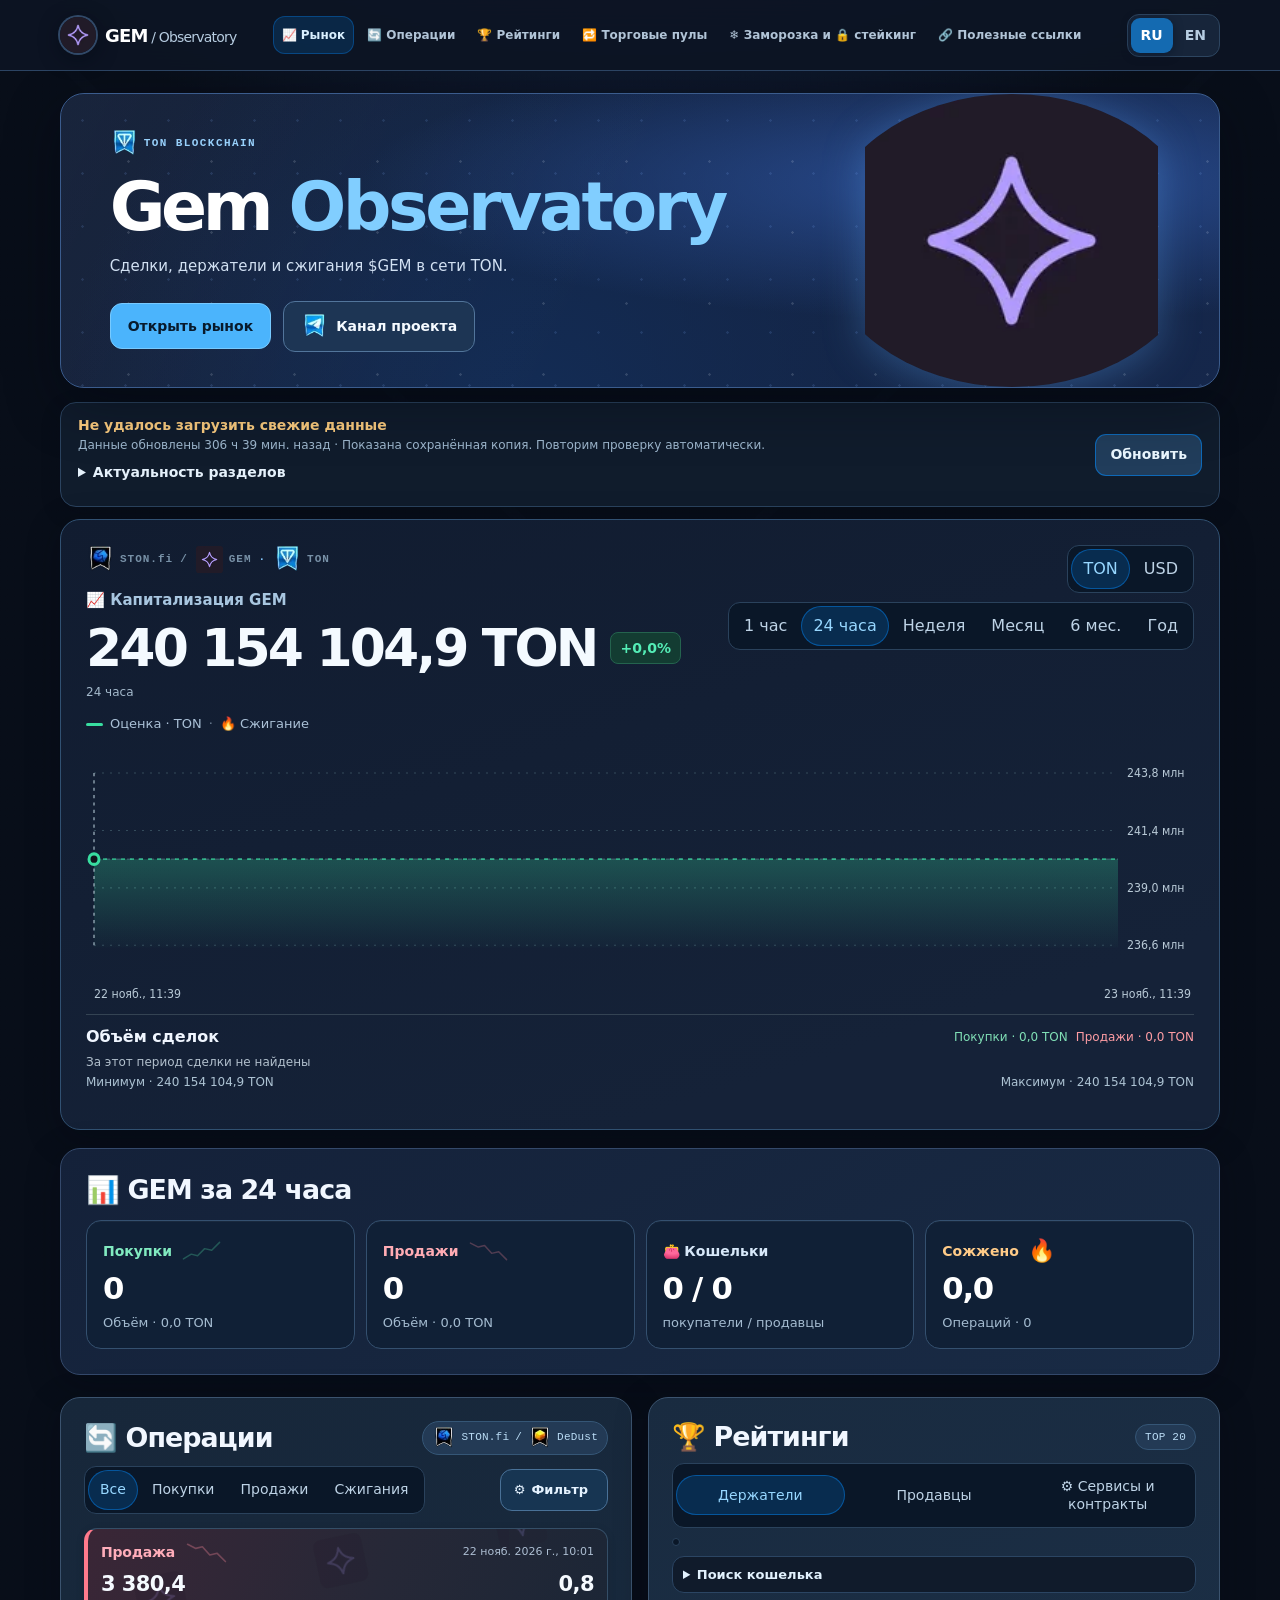
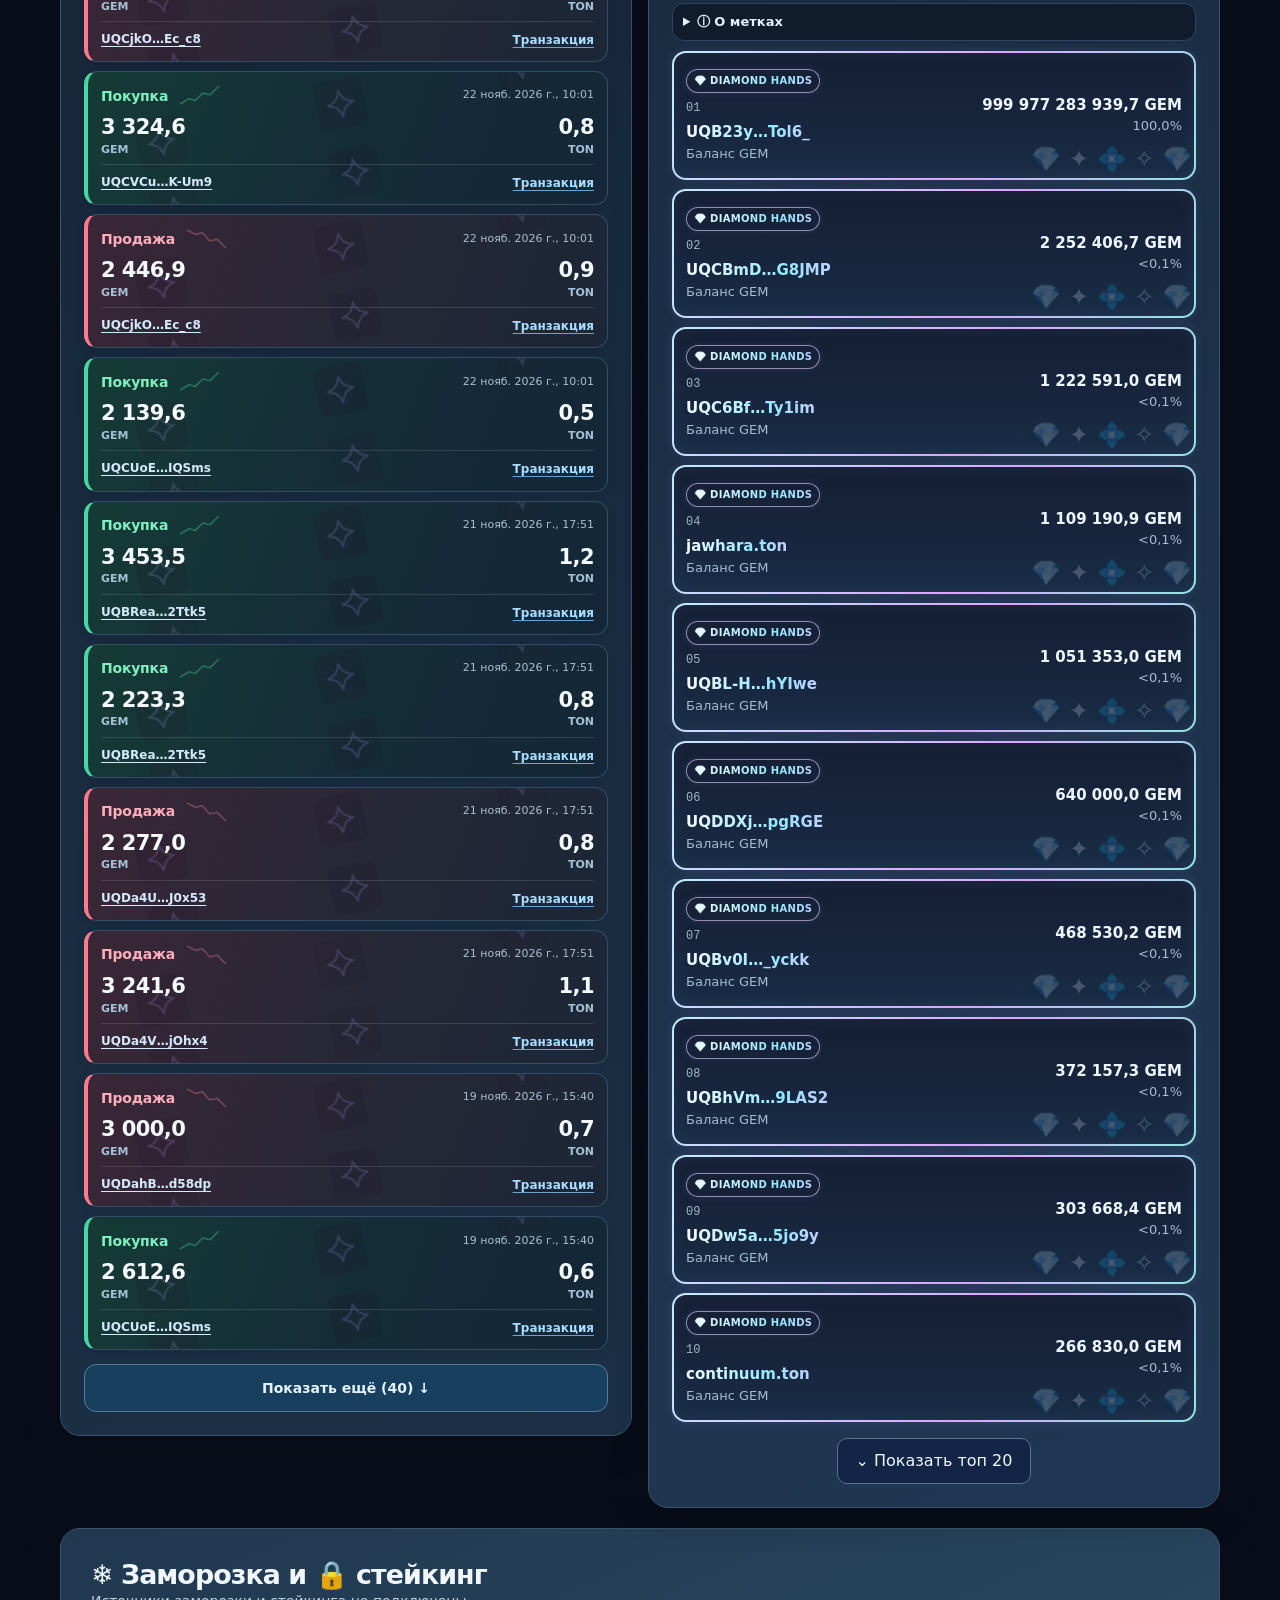
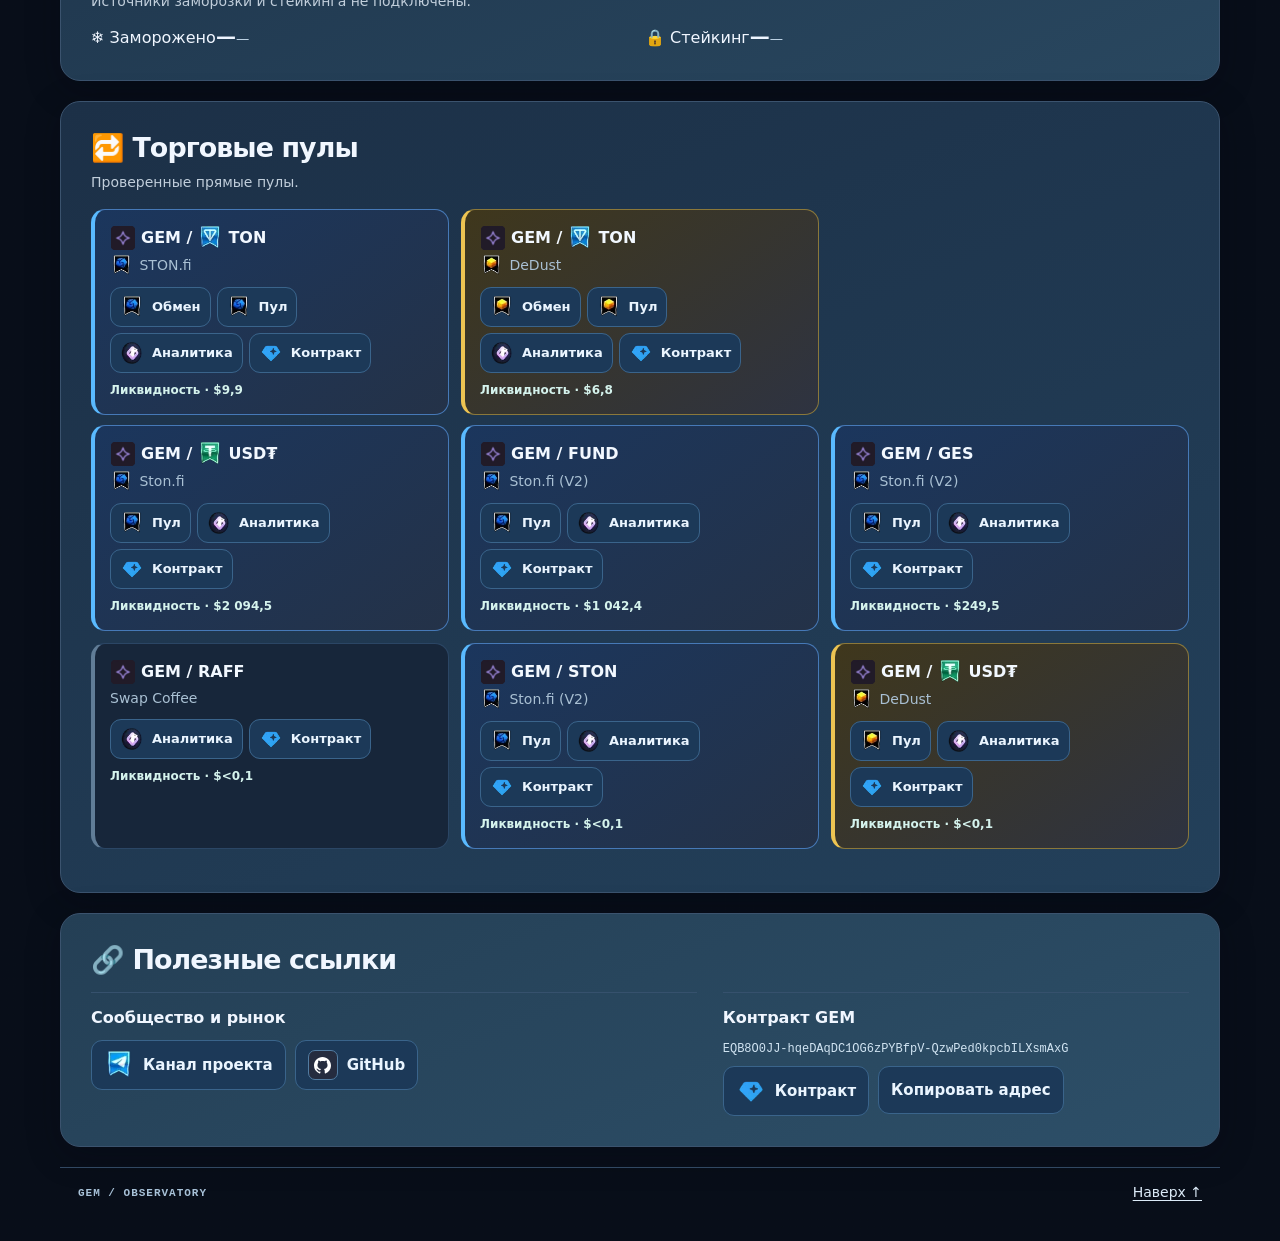
==== commit 282a6733: "Refresh GEM snapshot" ====
--- a/index.html
+++ b/index.html
@@ -1145,7 +1145,7 @@
 <section id="links" class="panel resources"><h2 data-t="links"></h2><div class="resourcesGrid"><article><h3 data-t="projectResources"></h3><div class="resourceList"><a href="https://t.me/GemOfTonRu" target="_blank" rel="noopener noreferrer" data-t="projectChannel">Канал проекта</a><a href="https://github.com/Freebielife/GEM">GitHub</a></div></article><article><h3 data-t="contractLabel"></h3><p class="contract" id="contractAddress"></p><div class="resourceList"><a id="contract" data-t="exploreContract"></a><button id="copy"></button></div></article></div></section>
 <footer><span>GEM / OBSERVATORY</span><a href="#top" data-t="up"></a></footer></main>
 
-<script id="snapshot" type="application/json">{"schema":1,"token":"EQB8O0JJ-hqeDAqDC1OG6zPYBfpV-QzwPed0kpcbILXsmAxG","updated":1795433899,"errors":[],"refreshStatus":{"holders":{"attemptedAt":1795433508,"ok":true,"lastSuccess":1795433508},"burns":{"attemptedAt":1795433508,"ok":true,"lastSuccess":1795433508},"zeroBurns":{"attemptedAt":1795433508,"ok":true,"lastSuccess":1795433508},"trades":{"attemptedAt":1795433508,"ok":true,"lastSuccess":1795433508},"rates":{"attemptedAt":1795433508,"ok":true,"lastSuccess":1795433508},"pools":{"attemptedAt":1795433508,"ok":true,"lastSuccess":1795433508},"identity":{"attemptedAt":1795433508,"ok":true,"lastSuccess":1795433508},"badges":{"attemptedAt":1795433508,"ok":true,"lastSuccess":1795433508},"domains":{"attemptedAt":1795433508,"ok":true,"lastSuccess":1795433508},"fragmentNumbers":{"attemptedAt":1795433508,"ok":true,"lastSuccess":1795433508}},"holders":{"totalSupply":"1000000000000","holderCount":1427,"holders":[{"wallet":"0:76df2221ed464296f437a2078537837edea3bb9e595004df5980a70a534693a2","name":null,"tokenAmount":"999977283939.67341025","share":99.99772839396734},{"wallet":"0:779dcc815138d9500e449c5291e7f12738c23d575b5310000f6a253bd607384e","name":null,"tokenAmount":"3796654.026374461","share":0.0003796654026374461},{"wallet":"0:81983327131fb18a3fad0ebca9977e497f1da36de3b588fee8f7b494036346f0","name":null,"tokenAmount":"2252406.667245968","share":0.0002252406667245968},{"wallet":"0:92e1411ae546892f33b2c8a89ea90390d8ff4cfbb917a643b91e73f706fdb9d1","name":null,"tokenAmount":"1836514.2056803","share":0.00018365142056803},{"wallet":"0:ba05f8a608292a4ebc1149c6dcc97ff10bfc4cd8d47986453d05cf5aafaad3cb","name":null,"tokenAmount":"1222591.002298523","share":0.0001222591002298523},{"wallet":"0:ee2542058793f8ea131f6cf9e52ddc988fa79f682a6e90aae472a0024aee643e","name":"jawhara.ton","tokenAmount":"1109190.897094691","share":0.0001109190897094691},{"wallet":"0:4bf87c996b5ca8fd1bdcfe37eb91fdaab2ead46f352c23f1bfd7e2c8da07e160","name":null,"tokenAmount":"1051352.983865994","share":0.0001051352983865994},{"wallet":"0:87ef04c6bfe52573c5430142b44d16afbe081080140240cbf3750942dfbe3b21","name":null,"tokenAmount":"684204.135025386","share":6.84204135025386e-05},{"wallet":"0:c35e39cec3aa26de6f035f9d156cff4f08032e89a489dc8ca302e89ed045e981","name":null,"tokenAmount":"640000.006051137","share":6.40000006051137e-05},{"wallet":"0:6fd08ada369285716308a19e58a0ae3200602733d57b688ec5974df366ae3fc9","name":null,"tokenAmount":"468530.205316199","share":4.68530205316199e-05},{"wallet":"0:615668abbe4b03f815dc520393395d1dd5aacb41c2ec2668b22d2f1438dbbd2c","name":null,"tokenAmount":"372157.292984594","share":3.72157292984594e-05},{"wallet":"0:f0e5a02129273005950bf227be312a3641d789f75a9afa181d4035a70ac0398e","name":null,"tokenAmount":"303668.433510255","share":3.03668433510255e-05},{"wallet":"0:a4102ef94de232088933d6e9fb74547dc65678205ff862f9df13256501eb71b5","name":"continuum.ton","tokenAmount":"266829.985539564","share":2.66829985539564e-05},{"wallet":"0:a4fcd4a06f73194df4b55d6a83cda26eba078f3250d68ba1b42ae12b7b8d438c","name":"cryptoshaman.ton","tokenAmount":"251091.844246242","share":2.51091844246242e-05},{"wallet":"0:b2611604df7fa0786e997ea4258a4e47eeb1724c498d2760e1a86232c0dc9587","name":null,"tokenAmount":"244758.098490531","share":2.44758098490531e-05},{"wallet":"0:025d7d379922aff7f16c7ac2028ce898dccf8d38b388807eff8bf4ba8eda3373","name":null,"tokenAmount":"240499.508355166","share":2.40499508355166e-05},{"wallet":"0:8938804bd9a2b578ed33e1b532e71617835c9319f26ba324c7f231fed2666c47","name":null,"tokenAmount":"224678.101905239","share":2.24678101905239e-05},{"wallet":"0:5c29fb0360cc3b1c5b056d3c64f89a08a03a4f0ffd9f7a55b5cd2609b61ed05f","name":null,"tokenAmount":"224400.670870602","share":2.24400670870602e-05},{"wallet":"0:6a59705b17bc8130e5444dae2bbc6fd005cad4da2faf5b0de30c42dba2594143","name":null,"tokenAmount":"221892.593013492","share":2.21892593013492e-05},{"wallet":"0:72bab7f96c9172a5081fedd1378e97ab9308ed2598e6530205bf170e8d728043","name":"dies.ton","tokenAmount":"205149.920724172","share":2.05149920724172e-05},{"wallet":"0:e40746c8c7803c1d0ecad3135a5779c09b4e7547431430e401b06998da48c230","name":null,"tokenAmount":"203324.987091607","share":2.03324987091607e-05},{"wallet":"0:863d4013aace5c7233237335450a9182cd9cf92cec4291f7fdc75bf99a471521","name":null,"tokenAmount":"180000.00488083","share":1.8000000488083e-05},{"wallet":"0:e3cc6f1ddaf66694b29f0754e0859904f00858202ecd3809b277fea5c3b7adc9","name":null,"tokenAmount":"155653.845082263","share":1.55653845082263e-05},{"wallet":"0:996bb1c3f8a38473189efda87b6dcf499a3aaf128a27a9525a1a862454365b57","name":null,"tokenAmount":"144873.013496495","share":1.44873013496495e-05},{"wallet":"0:24fe1b0ef6bd09024497fdd97024ec4f6aefb423aeeb88f1ebfbcd9bd7e95911","name":null,"tokenAmount":"135447.917208912","share":1.35447917208912e-05},{"wallet":"0:577b8ba2a47336f9dacfb04909e22a601ba7fd0d9329f2f8bc29f95db71e61dd","name":null,"tokenAmount":"122972.245267641","share":1.22972245267641e-05},{"wallet":"0:18edeed0f55d200fa96a2dc29a46ad420c0d5624189f4d4c527e07ce870a15a5","name":null,"tokenAmount":"112728.205722561","share":1.12728205722561e-05},{"wallet":"0:34dbf366bff66fdbdb6059ba53fc909b770a6ed289894b15a9e03e832614939d","name":null,"tokenAmount":"112558.599832097","share":1.12558599832097e-05},{"wallet":"0:4be3395c3700c13c9df89b4f04db0421c2dad1709f8c2ab849d3bca648d174d2","name":null,"tokenAmount":"112234.983496088","share":1.12234983496088e-05},{"wallet":"0:fdce84f5fe4bdbfa2f918ae6ead8887c9f149e1582610e714dea0d13cd7547c3","name":null,"tokenAmount":"111158.984390063","share":1.11158984390063e-05},{"wallet":"0:fafa5882c91cd0d4fff01fe88d37d331f7713fd0e91d2df2ea789159f05b0073","name":null,"tokenAmount":"110001.759119722","share":1.10001759119722e-05},{"wallet":"0:b42fc83eec30a19dcd1165482ea396a10a4f99eb47f7898136b6f19bd2d8a6e5","name":"cryptograf.ton","tokenAmount":"103297.239065318","share":1.03297239065318e-05},{"wallet":"0:db7823087225d3cd87826f490760c0a2dca5153df20763777c098fdc517e2b28","name":"macedonia.ton","tokenAmount":"101402.486980546","share":1.01402486980546e-05},{"wallet":"0:1474cb74e54380714af7b629ef5f1b8cf9a450f8b657fdf5ebae2dce7dd69102","name":null,"tokenAmount":"100820.698435747","share":1.00820698435747e-05},{"wallet":"0:6e9092d50e167b95d85dce648f06007cd33d3894b0b2f6864f459f561317d75f","name":null,"tokenAmount":"99686.626869261","share":9.9686626869261e-06},{"wallet":"0:5032de68ba01291d369a230c54ad110db1806d2714298926b2aade172500b8d6","name":null,"tokenAmount":"98578.164829212","share":9.8578164829212e-06},{"wallet":"0:215525ff3bdaea7e9c15701b4a1e5fb5788b70f9d4fda5301ac7ec5eb7f9229b","name":null,"tokenAmount":"97892.939916672","share":9.7892939916672e-06},{"wallet":"0:44d696115b0bf365b03a15889bbbef7c892a9c76a8e67507e61b917d9a5a293f","name":null,"tokenAmount":"95654.364644524","share":9.5654364644524e-06},{"wallet":"0:f8ec88b143653437c3c69397c1c1b137893d7f9da54b7dba848075ba5fab8cf1","name":null,"tokenAmount":"95453.945854157","share":9.5453945854157e-06},{"wallet":"0:30ed754695dfa2ab0569f0bb801f9cb990c16e6be0bdea3de7a4771d8a5d9151","name":null,"tokenAmount":"93404.664779014","share":9.3404664779014e-06},{"wallet":"0:062d598f06b3e2ef94c859747c1c633f537a43b2ae377c1b78f4744143047214","name":null,"tokenAmount":"89225.681032318","share":8.9225681032318e-06},{"wallet":"0:70d96fc93984355a8470152def62132854c8eead276656f67564413e000d51a1","name":null,"tokenAmount":"79976.854292886","share":7.9976854292886e-06},{"wallet":"0:69a4eb6532d217405350c291b307cb91b3b43660b36fd005a26c8389026f6ee5","name":null,"tokenAmount":"79422.660237265","share":7.9422660237265e-06},{"wallet":"0:b17f298e8ce48e49372e50c7bdfd07f069f9d979c48eb7fa75ec05fb592a8639","name":null,"tokenAmount":"77586.508940547","share":7.7586508940547e-06},{"wallet":"0:b9a909ac43a3d504e45f1e0a79f89033c51b5027a9455ff133340cd12ba0a1ae","name":null,"tokenAmount":"75561.415614122","share":7.5561415614122e-06},{"wallet":"0:2dde913d7cbc706bfb13a071e33b678f86d23ddc7fc5f33e174ac74932460a0c","name":null,"tokenAmount":"67004.629769354","share":6.7004629769354e-06},{"wallet":"0:48b4b645a76b1a67e0d4644b14e424c479143b39f8734efaa7bc08088ee11ae9","name":null,"tokenAmount":"66691.992020572","share":6.6691992020572e-06},{"wallet":"0:4ffa6ca6e38112266c0f4e7fda6eecbcff43bc4113f283f6fb8603876f479cd4","name":null,"tokenAmount":"65000.999152617","share":6.5000999152617e-06},{"wallet":"0:5f65c70d047d3e96c6f9b557761266254ca59d25364664bc59e6b16112add8e8","name":null,"tokenAmount":"63461.99811641","share":6.346199811641e-06},{"wallet":"0:bd363042bdf20afe66761561470ec55863915ca2078e4893ba3cc04617f04eb7","name":null,"tokenAmount":"58816.198077609","share":5.8816198077609e-06},{"wallet":"0:13b6c4b58cf4cdc72631e4a256a2d2d47ed30a96f2a3ec773f1d86933b1300bb","name":null,"tokenAmount":"57102.231249243","share":5.7102231249243e-06},{"wallet":"0:26c8228f741ca57bb7b99e66cdc04528752892c7e76ca0b0c786d8176ef8e241","name":null,"tokenAmount":"56585.512444297","share":5.6585512444297e-06},{"wallet":"0:063b755249f01b65701e1f9c18a32b9bfb0e3cbe2b60be007d6a5515e824e746","name":null,"tokenAmount":"54096.739788051","share":5.4096739788051e-06},{"wallet":"0:ce150b305ebf34445e1e9944a791c71821c2c8410b0366fe07b423480604d94d","name":"jewel.ton","tokenAmount":"50190.625576497","share":5.0190625576497e-06},{"wallet":"0:246c8037db39daf78617d4e8a2dfbd7317e08738f1c1f032c825ad5005c74d34","name":"male.ton","tokenAmount":"50130.341109075","share":5.0130341109075e-06},{"wallet":"0:f1fbe8d453d3d4b4796d3d8657ef0773222d123d8dca67c9ef3acd2266f40977","name":null,"tokenAmount":"50000.000053023","share":5.0000000053023e-06},{"wallet":"0:6e5c19e6ceb78e918b27b501195fa8802028c70a23d59a56e285bb4ed72c7424","name":"antonsorom.ton","tokenAmount":"45559.546806672","share":4.5559546806672e-06},{"wallet":"0:321ec63e661beac52cbf2bd00fcae21de5c2f83fdb3a00ba31ec7f7fb7394884","name":"romadanoff.ton","tokenAmount":"45423.85885995","share":4.542385885995e-06},{"wallet":"0:1585a24a91f3c685052affaf5fa3c635612e727305b0e0e5434e0e9b716be5e1","name":"chesnok-grenka.ton","tokenAmount":"45290.248071326","share":4.5290248071326e-06},{"wallet":"0:4bf50b86ac6978b41ebdd61edd5177b0a5005dc4900f1bcc2f46651abcc1e9bb","name":null,"tokenAmount":"44748.484091828","share":4.4748484091828e-06},{"wallet":"0:193d979da93460059b7c50699f19614264b45fb583db307fa09f3c216f16a131","name":null,"tokenAmount":"43860.407075654","share":4.3860407075654e-06},{"wallet":"0:7b87817e893464164099f60782916d44fa656dea3fea9f3c73da6b627bcf5919","name":null,"tokenAmount":"43454.037400003","share":4.3454037400003e-06},{"wallet":"0:5431e72c87f5e657c41d79b1e2ee270e2c10177775f2d84dcb118c65082c49f2","name":null,"tokenAmount":"43134","share":4.3134e-06},{"wallet":"0:14089fd158696e8e9d8499ec68bacb9f20298b809ddfbb01102babe0f7282b54","name":null,"tokenAmount":"43022.721163587","share":4.3022721163587e-06},{"wallet":"0:2e7d07c444b5d46a0703c2816bebfe32b75932108245e97899a6ebb31056129c","name":null,"tokenAmount":"42927.660479","share":4.2927660479e-06},{"wallet":"0:1ed03f7d129ff287c2b2333fd2d07bf845c3b1b580b36cb42f43013ad6eed79f","name":null,"tokenAmount":"42292.155974996","share":4.2292155974996e-06},{"wallet":"0:011f3d88cf31bc1ee726c8e7c8d6c8f4f3dffd067d9d0c50fd92c435e4832ad7","name":null,"tokenAmount":"40363.672393634","share":4.0363672393634e-06},{"wallet":"0:69bb9036aa72f202010fdb7df8546c732a75c595db58d4fb17f99639b94ab3e0","name":"vlasenko.ton","tokenAmount":"40000.000002342","share":4.0000000002342e-06},{"wallet":"0:8e8c8f3175cb5bea91011303b3a8de880efd1f3a01096111e479754be661cb09","name":null,"tokenAmount":"36297.908798019","share":3.6297908798019e-06},{"wallet":"0:8473e94132dffb65b8f092954fa9deca96a39858c2baf906fb9e0ef1d2cf732f","name":null,"tokenAmount":"35157.660829178","share":3.5157660829178e-06},{"wallet":"0:6f4248a3547244ac0e358813ba201246503e95595fd8c340ecd0c04cb810f276","name":null,"tokenAmount":"34942.050074561","share":3.4942050074561e-06},{"wallet":"0:62c53a0e0cf089a21f3d12618f364a647b4f3c8fc5a3e96e8d42b6171fe8bc71","name":null,"tokenAmount":"34866.34865964","share":3.486634865964e-06},{"wallet":"0:95488f4a47d70ae12acfab7177c2403b89de55b6adc387cee751865d688c70c4","name":null,"tokenAmount":"33338.181062724","share":3.3338181062724e-06},{"wallet":"0:019c0fb995147654e53eecf20b1c4062326a452b36cefc797b3745e388e6964b","name":"dzhafernafiev.ton","tokenAmount":"33330.549322416","share":3.3330549322416e-06},{"wallet":"0:0ca17a76a13dff767ddfd3884c65e484dcfbe2a7e677d11db021faea05e6cc67","name":"antlitz.ton","tokenAmount":"32552.905994867","share":3.2552905994867e-06},{"wallet":"0:80e67d263a13a9a43495e223f30e7f3639096e292a78e16d59bbaa78b1e83489","name":null,"tokenAmount":"32421.383703718","share":3.2421383703718e-06},{"wallet":"0:5bdf73ad47eb11b4fb1509b7a490539d5a2abc38db2d140eb22801da9192da47","name":null,"tokenAmount":"31925.649377416","share":3.1925649377416e-06},{"wallet":"0:b634ef3d1d13c446432327065afd02aa633feeadde8c0683e36c119165cc3e3e","name":null,"tokenAmount":"30453.267017104","share":3.0453267017104e-06},{"wallet":"0:5dc1053c25b8a40a13ad05b64e2872c22fe1c6634d7bfab81f2eccab010efbc6","name":null,"tokenAmount":"29553.401066985","share":2.9553401066985e-06},{"wallet":"0:d65d066cfbf650d6c5e7181fa3577a9887b688bc602b70aaf4eafa4dacc590bd","name":null,"tokenAmount":"28868.349202424","share":2.8868349202424e-06},{"wallet":"0:9275523238485f254d4a601a9d801d7b818a0a4cb0b99a9158e76edd597771c0","name":null,"tokenAmount":"28404.380259207","share":2.8404380259207e-06},{"wallet":"0:8dd8aaffc2ddfb31ac01e6ecab70b31f920709adc0fef166806699dd422db86c","name":null,"tokenAmount":"28212.777200035","share":2.8212777200035e-06},{"wallet":"0:d69e804950c1322432a693fe4069a2b698cf7a66be433d0a0247801fe035cceb","name":null,"tokenAmount":"28029.525053684","share":2.8029525053684e-06},{"wallet":"0:071a94ea2b0e0a8b68fbda06c1ce3cc83799747b94a38318477445d572052ae3","name":null,"tokenAmount":"27452.293570647","share":2.7452293570647e-06},{"wallet":"0:4d8ebfc3b59fa914cb3ea22ee629b577143f53b031d269aae7e752fafdb865e5","name":null,"tokenAmount":"27428.018604095","share":2.7428018604095e-06},{"wallet":"0:24f74bb5b11583393c73c32343bd46aa6bfebe3416b0eaa195ed3015aff0c892","name":null,"tokenAmount":"26956.726015743","share":2.6956726015743e-06},{"wallet":"0:6c8eef549f003f4f421d009aede507e3f7535667b639e98fd09b55c8fc0e23cb","name":null,"tokenAmount":"26894.065453764","share":2.6894065453764e-06},{"wallet":"0:8b350e03002cdef9b56419920ab2840308a5f5889fc675fdb08d32cc0884941f","name":null,"tokenAmount":"25791.29595853","share":2.579129595853e-06},{"wallet":"0:3df9c623314b93d62f8e816f01883b2852da40dca451c04380b68337bcc1836a","name":null,"tokenAmount":"25526.024516384","share":2.5526024516384e-06},{"wallet":"0:0a77bc02a80d95bd2916dfc0795a82373eb1f4fbd28868fbff541a49a9d81450","name":null,"tokenAmount":"25281.170399491","share":2.5281170399491e-06},{"wallet":"0:251d56211da722b5feeb92c49d9b821358a35065d25a05eecab9c5aa8c2d7431","name":null,"tokenAmount":"25267.539785835","share":2.5267539785835e-06},{"wallet":"0:86ae850ef7b3b1b5d852ee7797c6dd47b50aa61d21c380ca45c005abedb9f5cd","name":null,"tokenAmount":"25167.515932316","share":2.5167515932316e-06},{"wallet":"0:80d1319031d1f50f4720f82c64f527cfdf367c8b83f3aa8e4d31df6b54f43e2d","name":null,"tokenAmount":"24066.0033112","share":2.40660033112e-06},{"wallet":"0:663f845362703bb58073b52a65db861c5705aea62d0bf7539c7627702897b4f5","name":null,"tokenAmount":"23874.89914121","share":2.387489914121e-06},{"wallet":"0:180b06a30388d7871086f765ab9d297b303a5857a25db6fdfc82bf6415ca7698","name":null,"tokenAmount":"23623.892375726","share":2.3623892375726e-06},{"wallet":"0:5102235b7b23381d4d081e9bf2c8edc48e7d8b0cbdb6a794f67596e48799b993","name":null,"tokenAmount":"23271.155928725","share":2.3271155928725e-06},{"wallet":"0:5df7f1bf0904bb9e5646be5e6f3e2d73901c4c8d437d6c624f9505ab2c536a86","name":null,"tokenAmount":"22672.058341157","share":2.2672058341157e-06},{"wallet":"0:1959c23ac3b1803c8c938ee0abf65067df9cbb8bdab28baa9fe5b3557ef049be","name":null,"tokenAmount":"22511.231102314","share":2.2511231102314e-06},{"wallet":"0:b92c84f92542b10ca02f2ba819e003baa0eef4d6962a977e7ebb72c76c5b55c5","name":null,"tokenAmount":"22449.842349479","share":2.2449842349479e-06},{"wallet":"0:4f774088a93bb35096d435f416664612f05453af42f091a2aa3bd1cfa309a611","name":null,"tokenAmount":"22354.641590806","share":2.2354641590806e-06}],"asOf":1795433508},"engineVersion":"1.3.0","methodology":{"valuation":"last observed swap in primary_pool times CURRENT total supply; not circulating market cap","primary_pool":"EQATwtlGQ05fjO7CRsn8FLc_fZ1MI-wahnLU_fk3ZFXgi3ua","sellers":"sum of successful supported native TON swap sales; service roles excluded","holders":"balances excluding known services and identified contracts; unclassified accounts may remain until verified","burns":"accepted burn notifications and zero-address transfers shown as distinct evidence","usd":"historical TON/USD rate from CoinGecko","history":"incremental confirmed swaps; missing intervals remain partial"},"serviceRegistry":{"asOf":1795433508,"source":"https://github.com/tonkeeper/ton-assets/blob/main/accounts.json","sha256":"4286bd47e11399901a7d713c9e98a5dba17300d76fe272f4f5d46110a84f4e2e","entries":{"0:ad8afecfacc248996885d8be6824280f9f3a7e54c2f6080b7971b9f556c280c4":"Crypto Bot","0:dddcd3cdad60af4c0d69389f567ad51d0c263fa4968d655ab424c69aadaf9322":"Wallet Bot 1","0:436a76c2794a88e3fbfec6b9c0374fc8db046f10868b835420d9937973a665d4":"Wallet Bot 2","0:6e814e6450e8c578067bb656298fb4d01397dd15018d7f34dc369eaba4c2111c":"Wallet Bot 3","0:5f00decb7da51881764dc3959cec60609045f6ca1b89e646bde49d492705d77f":"OKX 1","0:f15db2c62cd86aff0860d39c491fc73a31395fafeb5945e644498562260c782e":"OKX 2","0:e7e86da08742ed933434ffeb8f08a63c7e100ee842e25f599a9cbf0891574a6c":"OKX 3","0:0338def34b84c6ee9134a04ab1601450be446340a37ae259de57cb37bdb590cd":"OKX 4","0:a30a49ec725e9f57244b66af4c2da7ab76004b4fce80d3a34b1cd0c37762abce":"OKX 5","0:24da1e7b8da901e5b3dd0f98c397feb6e5a5ea483195a8b6bd0682cf2c5327ae":"OKX 6","0:7f2e84c723d8b6b6b1aacf810c8c26ab23c22022b464b87104b2d3065b0ea70b":"OKX 7","0:854ec4521efd52ad43bcf1988e4c44ebdf9a26ad18fa51abfdb685fc3b348a5c":"OKX 8","0:f9bdc0de461c1a2e002fada9550bbb095c8f9f73668d70c517a9cc7e050f8e5a":"OKX 9","0:9b9b739de2527ae72d21083f5198d710c7288453b4733e57ecadb2e189ac829c":"OKX 10","0:b31535e934db05bbc220267467903c8108bdabcbc2a06588838b726ddf589ef0":"FTX","0:57eb74407604a19f7e04005315ef70aeb7b675e6551977586756f6baf12125ee":"MEXC 1","0:1c7bd690f4f93de8b93db5790129dab65926c6e1fc9b57380089db5529516630":"MEXC 2","0:d887d0e2d1c4fc4126e71c970d33ab1896940000eae703bb1ab6cecc830777e3":"MEXC 3","0:7994848c1fcbcbc57a6a5a987b66eb424b8b54e10759b6b514a66b600c2b0eef":"EXMO","0:8d195793baad9a08c46dc353aebe999341dabd07721b9725f19e18abc3d10d92":"EXMO Cold Storage 1","0:26ab8ae763a3a7c3067d882b7b01cd5d37254cb8768f57b6a47c00028effc7b8":"EXMO Cold Storage 2","0:0130c77346e9ed82df677d107ad6a775c11f9c18f6a05c0dd17906b355850dad":"EXMO Deposit","0:342a359e38357c083968129fddddf049ef5c47315bfbef27505a356bf9f02d65":"CoinEx","0:555f3053e257130374bb831ae0e219e5e5f9ec0ca8f8a0d133369d3d690c64c2":"Huobi Deposit","0:85af78e8d035e920117cda654615cdf371d464480b629e110d3c5310d85ab362":"Huobi","0:80d4123841167ca989ac912443cc99a4b9c1a87584536427ff6fd85c92395ae9":"Kucoin 1","0:b37e57033db21d10b950e6143b658c10c3bf425bd193025960aef7f22dbcf4fc":"Kucoin 2","0:07ce60b7e5f255a88c3707f3fbc79e2cf924ed6b4b7d09c6324f0ba2338a48fa":"Kucoin 3","0:a14b1f452385b2bb984ad2c4441e1d23cae071fdfc096dfba53ebba3b6ff1d10":"lbank.info","0:75726a716f747e60b0371cb0d5d35471e8e1e931003fecc3a0961a8bd82c09c7":"xRocket Bot Cold Storage (Old)","0:c1dc654b598ab84cda4f12372efed8907cedf0901865a58649087373e01b1c24":"xRocket Bot (Old)","0:45614fee399c43d77bb597558791831bc0ee31754cbb2b5b1fbf5a3488ed9940":"xRocket Bot Cold Storage","0:011a8f0a0b36b779af033473274966666d1cd6fb4e77df679375fbd6f970d012":"xRocket Bot","0:c3f1da8ecda8f8cd42bace224ea3f1b6971eaa7f54c492d4d190527b4f573f7c":"Bybit 1","0:4a1f3ebcc66bdcefa90245bdf541a50ada1c688a487534b1587abffd93038834":"Bybit 2","0:cd525c15904d7b4027eae08b318624260f371ce8c9f4fcca0cdb7b583854107c":"Bybit 3","0:ae62a192da96e266161a702cc9f6de91c0c3441f17ceba51bc442dfb2031a30a":"Bybit 4","0:e3ce05c4da977132c24a3b102da8b5fbf2ea9173337b49de346e4a4b057f7579":"Bybit 5","0:e33ef85d174eb457c072d1ee10215b69ab9b64192f7421302ab1c8e26b7ad4bd":"Bybit 6","0:7f97f36dda3f7dedc9e12f8c09c4f89e7fbc17527ab3f67de4c3b155297a56e4":"Bybit 7","0:7d133d4e425c8e00de015513a44e66e6d163b21e71720aec7579965e5de28c55":"Bybit 8","0:f2dc1860686cd658987e2bed8216532d8c004460dadea907cc7d4ad7236c496b":"Bybit 9","0:4a1c20bc9a6f9294f75f1c87a7f383a8b73a483a2e6dcb3630ddbe78b3ccad00":"Bybit 10","0:008bb088e81e38d583826901093567027cc1575ec744ac354fa4eeec302d166d":"bit.com","0:1882478daef1b7ed200cbbdc201bd4ed0b24c2e5f1a4c7c15aeb7e3b1a759193":"Coinone Deposit","0:a4d2072b1edc1355fc7fbee0095beec7889a2d3cfaa9edcf2ce9e128631abbd6":"Coinone Withdrawal","0:f3f4ed0913ab555d023745058f1a6c55a49d4876593cb9bdab1f780a99b185bc":"Paribu","0:f9873509de5a2f97f7b2805f5f7aafab447f43c91e751cc8efabc6d2ea09d78a":"BingX","0:b496b8f73b469ff06a2d89e62c4d70a103fc228c821537b49dff092060bc281f":"Gate.io","0:60ff0b28e2b3839bef250a81be9f2e78a6265b980ec5d24df4e44bbff2c3fb25":"TIDEX","0:23eef28b6da5a368d6c0b8028fd5ed47c26758676bc9db1b5653caaadc969f91":"CWallet","0:00ffafa9fb3d4f837824436d19953c792be6632af73a9b82c4dc69ca07195087":"Matrixport","0:b58c73481f25a280f9705ab3424be850614d823256263ecfa049fa9fb917720d":"QMall","0:00b402b789e5626e1c61b50c5dbe2024426e92f16c0c2fb735396df96046b5fa":"BIT","0:2c54797319837b4c6d014fc991c1a8d4294dfd4d6cec4937e370f1f27db0423f":"Bitforex","0:6a5a76a1538cf9596590ec3708470649c342624bf92e63a6a7a15254ededa904":"Bitfinex","0:59b065c5d66261a5317660e96eee476aa6a11b749bdcbe8c0d1f3dbf24200d1c":"OMPFinex","0:3cd5ad54b190a71caab984b0f210e3742c7f2147b7e9073377d7c6b470017362":"Bitrue","0:6c53cd87cc0d33486db42c1c7fc03dfaeb2f7b815afc368ab1aee567edda3f72":"Coinspot","0:9a582c23266b8ea47eb71118a3c040d42b230b2266fecffe2d3cd390c0922c35":"BigOne","0:dd528505af15c6e5206bdd8f6c9a3b541f80ca98ae8a5066ab3ff8de1ff5e678":"Farhad Exchange","0:2b6f3cda567c385f0645486f3c665a451f56b2969d1be57d86eb77c6077a81d1":"BitTime","0:cdf7f0d7c09036f064272e3c429ed570be49ef29eb3a735b64bbc17915073732":"Bitget","0:e9c0a24ffaa6aa4f228890e71ae9550bfc53a6c57e643bc31c240e18727ac1ce":"Bitget2","0:336502faf83ef5b532d315ba71450b661c90e83fce64d8bc1fd2bf642f3555d9":"Bitget3","0:b308c7f9b4f596f6250175885972549871b05c70ed3619fd5a939401eea972e4":"Bitget4","0:e2d1df206b372db1f3b890e60d185b67aa0c9f1b6b6ff60a05091c8c01b40ac4":"Bitget5","0:7a0dc94da9f48b968dfb87be38d4fab7286288db7a04d3081feee177376d9089":"Bitget6","0:8785ef5ebb0fd24c6911d10f43c00961e9748fa54297a1ac517e3c5fe76bb0be":"Bitget7","0:213b6804c2082135a4a803da8e3b30cfed51aee9af2ad2100334b7f4711d3bcc":"Bitget8","0:573dfe99490a041703e977e4724135c5b8bea0bea67839612247451ca9d5c4cb":"Bitget9","0:de2519a527de7e1d4c1028bdb74e022b28a6e370e4fec3fc27d8d971308f99bb":"Bitget10","0:06476e580e250d0abec5c365a711833483c581d57b908be37d56bdb0e338c312":"Bitget11","0:c9959a997e1d4e4383d8db37b86d2101ce78dcf1f1b3904d9888fe572ef0efd4":"Bitget12","0:c07e51e5b694937758f45f4003071c84f4c4a68bdb168a22c3d6c8b89cd6186f":"Bitget13","0:1797a5c4c50a2b312ce9927ff6f12efd3b0b58ff311445118c2d2e64312b5d79":"Bitget14","0:6083005b354ab1c4785aa8ce8293ee5c9c182e9248f27e9c9074f35c16342083":"Bitget15","0:f99b14600ae44d2f12b178e8c6eabd78892ae82c5e45b6898f9deb7eb203f9c4":"Binance","0:8e91b50381c36dd42accdb51f5cb5d96848568b4924f8079b1a5ae7e10f43eda":"Binance Hot Wallet","0:ca1d9edeef40b3a9dbd9082f3767859547c3ce0bf641d09d58e33a3cf06fb309":"Binance Hot Wallet","0:a2faca7adfebd5c5970108d1f79065cef32b0c143fb13489066b684cdd7ee95c":"BitMart","0:5d5a830e48214791f4ab5352900c624d3bff3c5efd630196b180158eb789990f":"Nobitex","0:cad898b200a0934ee416c2039bbf3f5d7f1a323172875b3c19d378a6f540f7b1":"Nobitex","0:4532d5bcdfb05d3275cbf255bc91c3635cd48d63b719441581c5542a4750fdf5":"Nobitex","0:a32d52ced80a23fe4fe90ba94593ef686de03f9fbdaa069e642826a95234b982":"Nobitex","0:fac8ffcb6f89572a1232d59e91c65909ae408663fd2ceaecd35f35b5e9d670f4":"Bitpin1","0:c14ce5d772539be26fde315a505a1e0514104e76eef776f0b845e57df0557ddb":"Bitpin2","0:dd36441bf4aa8a6a6ecfd763efde1eb82dd86bdcfb1456b45ff4b73f87657184":"Bitpin3","0:402f5d4f4f8bea7b0bd511b9d3771834c1a22bbbbc8a326035eb07aa24f5c9f9":"Crypto.com","0:ca6e8f2a3dfc875b8673d8677f3818c4b8c02d1aa481a86a0c61bd09f8269f1d":"Foxbit","0:60def37fb0e6f41b18a73c2496d96b25442344864ca0ed97189a6f37e2439c56":"Richamster","0:97ad93444915089e812238ff10abe9066d0b03ea3dba2a8630fb9c9f88aa455c":"Wallet in Telegram","0:1f5806c73d03bbc96eb7eebf16067f1f2e8e270cfa16d57001aa9eaf7456f008":"Wallet in Telegram","0:1b44ec553616b0e4551037038834bdf0bdaa1f0440e10f3331d9841585612a68":"Wallet in Telegram","0:cf06c94efdae26faaa1d85092fc4daee78eba09e69c36dac051c1d8ffde35f40":"Wallet in Telegram","0:91887059ba56a03790b0696d7a402ac0691dff62fcd398e813f97d3b2736fa58":"Wallet in Telegram","0:6db0f022632b6269f0d4dbf8ea60a8448bbc2bcfc6812e31af8cc6405c268af7":"Wallet in Telegram","0:dd6ff02c59634745529b99a8d5beeea9f6c38a9188e6a7e96a424e3820c8ac0a":"Wallet in Telegram","0:023895aef955024920a291c6f3715e291df1b3dd254eafa8b09e21a2d58d5897":"Wallet in Telegram","0:f5066318091a8cfb530ec732104ce38f7783d92a6679ffcc0ce0960b0e94c7d0":"Wallet in Telegram","0:0c5684355f5410a923fb7dd59314905dc7ff157b28c9130671c7a4f17007e898":"Wallet in Telegram","0:23fe558cdf44249381aef36472e64a5072a24ba97fb61b2f5791da6013aec92d":"Wallet in Telegram","0:b7be71ac1b40e436db36721d9c20e82d44e78fc1e86a8ad15e00b1cc16831dcf":"Wallet in Telegram","0:55b7223f04dd1f2e1b3f28e4ad628fe6cab60004f280fb0a58cd27fc590b2eac":"Wallet in Telegram","0:659dbf460831a72795c4a9a9872fb4a3e7fd302783068dae53e8f2a5c150084a":"Flipster Deposit","0:d0a6eb95408e95ce97b0ca597fc523ff4809523635e8f519e00fdcbdf42f0c54":"Flipster Withdrawal","0:ec85cfc7fd1009362e421b5a0141f510d6540107ab73e7829fda1ef9e97a75e3":"CryptoBot","0:817438e5b0e6eb113ab74d73fc95f7ec19247dbe6ee27a42c3d0164d614c3ca1":"Ourbit","0:66a1e72196d64d6faf48fa4b2ea861f67b0484d2d14a59caf701d8c286ce44e5":"OKX 11","0:419712bc541c4489d6f1c38a105722d293b8847fd54f2717ad69142911b8be5c":"Bitfinex 2","0:6c25b5f2fe5ef1a6a1978f611f61a50883fd50a0822b19176445fca931823263":"OKX 12","0:14de4b02647941779108b7b99be85596260ccde813351000055d744dd8aba04c":"CoinEx"}},"identity":{"byWallet":{"0:76df2221ed464296f437a2078537837edea3bb9e595004df5980a70a534693a2":{"checked":1795433508,"domain":null,"linkedDigits":[],"role":null,"activated":1714919524},"0:779dcc815138d9500e449c5291e7f12738c23d575b5310000f6a253bd607384e":{"checked":1795433508,"domain":null,"linkedDigits":[],"role":"unclassified_contract","activated":null,"serviceCategory":"contract","roleSource":"https://tonapi.io/v2/accounts/0:779dcc815138d9500e449c5291e7f12738c23d575b5310000f6a253bd607384e"},"0:81983327131fb18a3fad0ebca9977e497f1da36de3b588fee8f7b494036346f0":{"checked":1795433508,"domain":null,"linkedDigits":[],"role":null,"activated":1769096061},"0:92e1411ae546892f33b2c8a89ea90390d8ff4cfbb917a643b91e73f706fdb9d1":{"checked":1795433508,"domain":null,"linkedDigits":[],"role":"STON.fi Router V2","activated":null,"serviceCategory":"router","roleSource":"https://tonapi.io/v2/accounts/0:92e1411ae546892f33b2c8a89ea90390d8ff4cfbb917a643b91e73f706fdb9d1"},"0:ba05f8a608292a4ebc1149c6dcc97ff10bfc4cd8d47986453d05cf5aafaad3cb":{"checked":1795433508,"domain":null,"linkedDigits":[],"role":null,"activated":1711975582},"0:94a047719daa26475e77afa2b97c394f5ed73716d3197ef5aac4393921d24841":{},"0:950aeaf422527bb77a882bd76f84f48bee056a520e1f14d58837b75a6e504af9":{},"0:a390efc2b1170734b182a7c6e848db86bad7a0884f88961a77a24182baac8473":{},"0:dae149d747670f88fd1f53421923d4918594fc06fc1322b25b51990e4f73c9d3":{},"0:dae15ccba7159b092a72a3a535a5f8b2bbc788fd2d83b1d3065dc6f37def233a":{},"0:5179afc9479d2abaef4ad4a654262c5262a404909a31cedcc69b8d7e6c28364e":{},"0:da8419bd3e2f060c4021796e613cfd1cf07a47705648a1db694ffd03a9289de7":{},"0:5717b2f849b97720a82d91134e227fc881e55eeda6c793b5f2182aa07d036aa1":{},"0:8bfc5a41c4f6fb7f0304806ee15e46705a0e5a18cdc0316e01b5cac7b36f612e":{},"0:8c3827a1ab2625dff295421e66c08dd0ca4ba56be8c57254f7a57ba99e2cbfcc":{},"0:6798b0df3991bd0cebb8371e91acb536614b5ff6ee13f3bf167b3de5a3613d0a":{},"0:17159dab0539e6a80a75307b2ceb8dec55dea92dcac31ba71ff734a66028958f":{},"0:32c4c849ba95759e841026d0e9799eeb29a0538fe38cf51bd26ac1e369cac0cb":{},"0:69e89c0baff1f2e094bb3aa8a2e7b0f6d432ce8aaf0a1876396ae2019901cacc":{},"0:744b65a1a9d6cc2626f8e3d4be17c45581e853b070300fbfc15a75cc71f35024":{},"0:f187c5695cf1eb798252e9921994c8fd716d15a3a9bd956fbd0142f7fce5a181":{},"0:b40675d27c6e0c4c7faf300bd3734da6c60cb66ce7a5ca84e1a0af9725ec3eb5":{},"0:42863c3aabb8cb2b22564bc8c1d53ee6248921ad8a3d44f6894758bffbff81ca":{},"0:f49804ef333f87a91a188c2e13685c3f9b4f40bcce2faab0ffff1c0949989f91":{},"0:4298e0e0a2f2a9e6752d6b3c28ea2984ef54eb091fb6984d6d7d4816966e7de5":{},"0:587d4af98ff410361b8ca98f88650782b1ae75c1cfeb81179fc5676c069d3828":{},"0:80b1149f7779a8609b0dfb2025009c7dcf1d46988d9ebc6409572898e5fca18d":{},"0:5e254c8cedc1b03d93b562c720631006274d1b87e1910171d726126f704f5d28":{},"0:48953dfc6edb28aef1296835ffedfea483926121048f9ce86333923daa277295":{},"0:9a74a0fa0655d2e4b4ede8a0934c84149aa0a8feb3996ff851ee9122c4c1f7a6":{},"0:c0a7fbaf9bef3a2ac416603a5891cc27a3e1dea5c23333cde67cde8922da7337":{},"0:dc8c298348e11d7899ad725acd243db7dcdfd796b2f2ff9bf10a02ad604e4281":{},"0:7fb4b9eae2342e700016c2ac944eb3e58a716bda359919c263d36688e754e128":{},"0:397f1d0c77b5eb61c06d870d290b2ec0e939d22d135e76eca0cba8adca855c46":{},"0:7926c9cd065099ab6aa5a2c32a4c11ca31f80fe775438d752eba5cc5ef665ae3":{},"0:0f1be6aedf2becb701f22dc24a42823588790a4dba7953566a8dd461e7fafb51":{},"0:7466fdbd60690225cbd7dd0209792072393a203cebd4100c4b2faf90dc28603e":{},"0:185b601a9583b1d2c595b455ac2f7b013fabc2af95627c628e8e5328e9df6a76":{},"0:353bd63302ee8cc2cf977a19c95d2996a66b6acf3c903bd0bd103655477d68f5":{},"0:ee2542058793f8ea131f6cf9e52ddc988fa79f682a6e90aae472a0024aee643e":{"checked":1795433508,"domain":"jawhara.ton","linkedDigits":[],"role":null,"activated":1715124620},"0:4bf87c996b5ca8fd1bdcfe37eb91fdaab2ead46f352c23f1bfd7e2c8da07e160":{},"0:87ef04c6bfe52573c5430142b44d16afbe081080140240cbf3750942dfbe3b21":{},"0:c35e39cec3aa26de6f035f9d156cff4f08032e89a489dc8ca302e89ed045e981":{},"0:6fd08ada369285716308a19e58a0ae3200602733d57b688ec5974df366ae3fc9":{},"0:615668abbe4b03f815dc520393395d1dd5aacb41c2ec2668b22d2f1438dbbd2c":{},"0:f0e5a02129273005950bf227be312a3641d789f75a9afa181d4035a70ac0398e":{},"0:a4102ef94de232088933d6e9fb74547dc65678205ff862f9df13256501eb71b5":{},"0:a4fcd4a06f73194df4b55d6a83cda26eba078f3250d68ba1b42ae12b7b8d438c":{},"0:b2611604df7fa0786e997ea4258a4e47eeb1724c498d2760e1a86232c0dc9587":{},"0:025d7d379922aff7f16c7ac2028ce898dccf8d38b388807eff8bf4ba8eda3373":{},"0:8938804bd9a2b578ed33e1b532e71617835c9319f26ba324c7f231fed2666c47":{},"0:5c29fb0360cc3b1c5b056d3c64f89a08a03a4f0ffd9f7a55b5cd2609b61ed05f":{},"0:6a59705b17bc8130e5444dae2bbc6fd005cad4da2faf5b0de30c42dba2594143":{},"0:72bab7f96c9172a5081fedd1378e97ab9308ed2598e6530205bf170e8d728043":{},"0:e40746c8c7803c1d0ecad3135a5779c09b4e7547431430e401b06998da48c230":{},"0:863d4013aace5c7233237335450a9182cd9cf92cec4291f7fdc75bf99a471521":{},"0:e3cc6f1ddaf66694b29f0754e0859904f00858202ecd3809b277fea5c3b7adc9":{},"0:996bb1c3f8a38473189efda87b6dcf499a3aaf128a27a9525a1a862454365b57":{},"0:24fe1b0ef6bd09024497fdd97024ec4f6aefb423aeeb88f1ebfbcd9bd7e95911":{},"0:577b8ba2a47336f9dacfb04909e22a601ba7fd0d9329f2f8bc29f95db71e61dd":{},"0:18edeed0f55d200fa96a2dc29a46ad420c0d5624189f4d4c527e07ce870a15a5":{},"0:34dbf366bff66fdbdb6059ba53fc909b770a6ed289894b15a9e03e832614939d":{},"0:4be3395c3700c13c9df89b4f04db0421c2dad1709f8c2ab849d3bca648d174d2":{},"0:fdce84f5fe4bdbfa2f918ae6ead8887c9f149e1582610e714dea0d13cd7547c3":{},"0:fafa5882c91cd0d4fff01fe88d37d331f7713fd0e91d2df2ea789159f05b0073":{},"0:b42fc83eec30a19dcd1165482ea396a10a4f99eb47f7898136b6f19bd2d8a6e5":{},"0:db7823087225d3cd87826f490760c0a2dca5153df20763777c098fdc517e2b28":{},"0:1474cb74e54380714af7b629ef5f1b8cf9a450f8b657fdf5ebae2dce7dd69102":{},"0:6e9092d50e167b95d85dce648f06007cd33d3894b0b2f6864f459f561317d75f":{},"0:5032de68ba01291d369a230c54ad110db1806d2714298926b2aade172500b8d6":{},"0:215525ff3bdaea7e9c15701b4a1e5fb5788b70f9d4fda5301ac7ec5eb7f9229b":{},"0:44d696115b0bf365b03a15889bbbef7c892a9c76a8e67507e61b917d9a5a293f":{},"0:f8ec88b143653437c3c69397c1c1b137893d7f9da54b7dba848075ba5fab8cf1":{},"0:30ed754695dfa2ab0569f0bb801f9cb990c16e6be0bdea3de7a4771d8a5d9151":{},"0:062d598f06b3e2ef94c859747c1c633f537a43b2ae377c1b78f4744143047214":{},"0:70d96fc93984355a8470152def62132854c8eead276656f67564413e000d51a1":{},"0:69a4eb6532d217405350c291b307cb91b3b43660b36fd005a26c8389026f6ee5":{},"0:b17f298e8ce48e49372e50c7bdfd07f069f9d979c48eb7fa75ec05fb592a8639":{},"0:b9a909ac43a3d504e45f1e0a79f89033c51b5027a9455ff133340cd12ba0a1ae":{},"0:2dde913d7cbc706bfb13a071e33b678f86d23ddc7fc5f33e174ac74932460a0c":{},"0:48b4b645a76b1a67e0d4644b14e424c479143b39f8734efaa7bc08088ee11ae9":{},"0:4ffa6ca6e38112266c0f4e7fda6eecbcff43bc4113f283f6fb8603876f479cd4":{},"0:5f65c70d047d3e96c6f9b557761266254ca59d25364664bc59e6b16112add8e8":{},"0:bd363042bdf20afe66761561470ec55863915ca2078e4893ba3cc04617f04eb7":{},"0:13b6c4b58cf4cdc72631e4a256a2d2d47ed30a96f2a3ec773f1d86933b1300bb":{},"0:26c8228f741ca57bb7b99e66cdc04528752892c7e76ca0b0c786d8176ef8e241":{},"0:063b755249f01b65701e1f9c18a32b9bfb0e3cbe2b60be007d6a5515e824e746":{},"0:ce150b305ebf34445e1e9944a791c71821c2c8410b0366fe07b423480604d94d":{},"0:246c8037db39daf78617d4e8a2dfbd7317e08738f1c1f032c825ad5005c74d34":{},"0:f1fbe8d453d3d4b4796d3d8657ef0773222d123d8dca67c9ef3acd2266f40977":{},"0:6e5c19e6ceb78e918b27b501195fa8802028c70a23d59a56e285bb4ed72c7424":{},"0:321ec63e661beac52cbf2bd00fcae21de5c2f83fdb3a00ba31ec7f7fb7394884":{},"0:1585a24a91f3c685052affaf5fa3c635612e727305b0e0e5434e0e9b716be5e1":{},"0:4bf50b86ac6978b41ebdd61edd5177b0a5005dc4900f1bcc2f46651abcc1e9bb":{},"0:193d979da93460059b7c50699f19614264b45fb583db307fa09f3c216f16a131":{},"0:7b87817e893464164099f60782916d44fa656dea3fea9f3c73da6b627bcf5919":{},"0:5431e72c87f5e657c41d79b1e2ee270e2c10177775f2d84dcb118c65082c49f2":{},"0:14089fd158696e8e9d8499ec68bacb9f20298b809ddfbb01102babe0f7282b54":{},"0:2e7d07c444b5d46a0703c2816bebfe32b75932108245e97899a6ebb31056129c":{},"0:1ed03f7d129ff287c2b2333fd2d07bf845c3b1b580b36cb42f43013ad6eed79f":{},"0:011f3d88cf31bc1ee726c8e7c8d6c8f4f3dffd067d9d0c50fd92c435e4832ad7":{},"0:69bb9036aa72f202010fdb7df8546c732a75c595db58d4fb17f99639b94ab3e0":{},"0:8e8c8f3175cb5bea91011303b3a8de880efd1f3a01096111e479754be661cb09":{},"0:8473e94132dffb65b8f092954fa9deca96a39858c2baf906fb9e0ef1d2cf732f":{},"0:6f4248a3547244ac0e358813ba201246503e95595fd8c340ecd0c04cb810f276":{},"0:62c53a0e0cf089a21f3d12618f364a647b4f3c8fc5a3e96e8d42b6171fe8bc71":{},"0:95488f4a47d70ae12acfab7177c2403b89de55b6adc387cee751865d688c70c4":{},"0:019c0fb995147654e53eecf20b1c4062326a452b36cefc797b3745e388e6964b":{},"0:0ca17a76a13dff767ddfd3884c65e484dcfbe2a7e677d11db021faea05e6cc67":{},"0:80e67d263a13a9a43495e223f30e7f3639096e292a78e16d59bbaa78b1e83489":{},"0:5bdf73ad47eb11b4fb1509b7a490539d5a2abc38db2d140eb22801da9192da47":{},"0:b634ef3d1d13c446432327065afd02aa633feeadde8c0683e36c119165cc3e3e":{},"0:5dc1053c25b8a40a13ad05b64e2872c22fe1c6634d7bfab81f2eccab010efbc6":{},"0:d65d066cfbf650d6c5e7181fa3577a9887b688bc602b70aaf4eafa4dacc590bd":{},"0:9275523238485f254d4a601a9d801d7b818a0a4cb0b99a9158e76edd597771c0":{},"0:8dd8aaffc2ddfb31ac01e6ecab70b31f920709adc0fef166806699dd422db86c":{},"0:d69e804950c1322432a693fe4069a2b698cf7a66be433d0a0247801fe035cceb":{},"0:071a94ea2b0e0a8b68fbda06c1ce3cc83799747b94a38318477445d572052ae3":{},"0:4d8ebfc3b59fa914cb3ea22ee629b577143f53b031d269aae7e752fafdb865e5":{},"0:24f74bb5b11583393c73c32343bd46aa6bfebe3416b0eaa195ed3015aff0c892":{},"0:6c8eef549f003f4f421d009aede507e3f7535667b639e98fd09b55c8fc0e23cb":{},"0:8b350e03002cdef9b56419920ab2840308a5f5889fc675fdb08d32cc0884941f":{},"0:3df9c623314b93d62f8e816f01883b2852da40dca451c04380b68337bcc1836a":{},"0:0a77bc02a80d95bd2916dfc0795a82373eb1f4fbd28868fbff541a49a9d81450":{},"0:251d56211da722b5feeb92c49d9b821358a35065d25a05eecab9c5aa8c2d7431":{},"0:86ae850ef7b3b1b5d852ee7797c6dd47b50aa61d21c380ca45c005abedb9f5cd":{},"0:80d1319031d1f50f4720f82c64f527cfdf367c8b83f3aa8e4d31df6b54f43e2d":{},"0:663f845362703bb58073b52a65db861c5705aea62d0bf7539c7627702897b4f5":{},"0:180b06a30388d7871086f765ab9d297b303a5857a25db6fdfc82bf6415ca7698":{},"0:5102235b7b23381d4d081e9bf2c8edc48e7d8b0cbdb6a794f67596e48799b993":{},"0:5df7f1bf0904bb9e5646be5e6f3e2d73901c4c8d437d6c624f9505ab2c536a86":{},"0:1959c23ac3b1803c8c938ee0abf65067df9cbb8bdab28baa9fe5b3557ef049be":{},"0:b92c84f92542b10ca02f2ba819e003baa0eef4d6962a977e7ebb72c76c5b55c5":{},"0:4f774088a93bb35096d435f416664612f05453af42f091a2aa3bd1cfa309a611":{}},"asOf":1795433508},"burns":{"asOf":1795433508,"since":1794825108,"rows":[]},"zeroBurns":{"asOf":1795433508,"rows":[]},"trades":{"rows":[{"kind":"buy","time":1795341684,"tx":"4832d10d0f9e8209558f18c169c326e893e6630fa88189ce3382b271564ecf53","lt":"118317821000001","wallet":"0:94a047719daa26475e77afa2b97c394f5ed73716d3197ef5aac4393921d24841","tokenAmount":"2139.583858616","ton":"0.5","dex":"DeDust","pool":"EQAoEOlqgHx0S-JHKeNDrNDg7_7YnbChQXpc54afNCTYl9Dg"},{"kind":"buy","time":1795341684,"tx":"1826f1fb84a2373c488433a6bdfec8e65df1ad871648cbe88f0c744a714254e8","lt":"118317821000001","wallet":"0:950aeaf422527bb77a882bd76f84f48bee056a520e1f14d58837b75a6e504af9","tokenAmount":"3324.6109258","ton":"0.798418961","dex":"STON.fi","pool":"EQATwtlGQ05fjO7CRsn8FLc_fZ1MI-wahnLU_fk3ZFXgi3ua"},{"kind":"sell","time":1795341684,"tx":"263104284c0ea2111b0410cff7cb6374b266e8142efaaeba75581a54e26706cf","lt":"118317820000021","wallet":"0:a390efc2b1170734b182a7c6e848db86bad7a0884f88961a77a24182baac8473","tokenAmount":"2446.876625696","ton":"0.853190282","dex":"DeDust","pool":"EQAoEOlqgHx0S-JHKeNDrNDg7_7YnbChQXpc54afNCTYl9Dg"},{"kind":"sell","time":1795341684,"tx":"133218e1bd501e2b4546c180816512aa32ca8f1e592edfcdd6139144032f02b1","lt":"118317820000021","wallet":"0:a390efc2b1170734b182a7c6e848db86bad7a0884f88961a77a24182baac8473","tokenAmount":"3380.407550773","ton":"0.808580041","dex":"STON.fi","pool":"EQATwtlGQ05fjO7CRsn8FLc_fZ1MI-wahnLU_fk3ZFXgi3ua"},{"kind":"sell","time":1795283496,"tx":"bc679cf4d293260a394e41ac654f44f71cca91156466d555783ed93fe374ed42","lt":"118172200000088","wallet":"0:dae149d747670f88fd1f53421923d4918594fc06fc1322b25b51990e4f73c9d3","tokenAmount":"2276.978740113","ton":"0.80220327","dex":"DeDust","pool":"EQAoEOlqgHx0S-JHKeNDrNDg7_7YnbChQXpc54afNCTYl9Dg"},{"kind":"sell","time":1795283496,"tx":"e9bda1327826c3233e56f9e2a1147dc458d50ca1cdea6ab0ac84d891ecc3b4eb","lt":"118172200000045","wallet":"0:dae15ccba7159b092a72a3a535a5f8b2bbc788fd2d83b1d3065dc6f37def233a","tokenAmount":"3241.61239452","ton":"1.138534017","dex":"STON.fi","pool":"EQATwtlGQ05fjO7CRsn8FLc_fZ1MI-wahnLU_fk3ZFXgi3ua"},{"kind":"buy","time":1795283496,"tx":"5da864209bcb2217d7217c01398720bd18dc0ff4c8a4793baba7b75f592f50b3","lt":"118172200000024","wallet":"0:5179afc9479d2abaef4ad4a654262c5262a404909a31cedcc69b8d7e6c28364e","tokenAmount":"2223.322642007","ton":"0.7946","dex":"DeDust","pool":"EQAoEOlqgHx0S-JHKeNDrNDg7_7YnbChQXpc54afNCTYl9Dg"},{"kind":"buy","time":1795283496,"tx":"1d0cad9fa09df509cccf5ee6075c139dfb10fa1a5e923445f573df6bb82a5210","lt":"118172200000024","wallet":"0:5179afc9479d2abaef4ad4a654262c5262a404909a31cedcc69b8d7e6c28364e","tokenAmount":"3453.50477693","ton":"1.2054","dex":"STON.fi","pool":"EQATwtlGQ05fjO7CRsn8FLc_fZ1MI-wahnLU_fk3ZFXgi3ua"},{"kind":"buy","time":1795102827,"tx":"dde71efd15e7851fe1d4a78162666c9732d405016aa2de161983f56b9d2a8e42","lt":"117720057000017","wallet":"0:94a047719daa26475e77afa2b97c394f5ed73716d3197ef5aac4393921d24841","tokenAmount":"2612.64230112","ton":"0.63742823","dex":"STON.fi","pool":"EQATwtlGQ05fjO7CRsn8FLc_fZ1MI-wahnLU_fk3ZFXgi3ua"},{"kind":"sell","time":1795102827,"tx":"876f065ce8bccc1df3a643b98e84472eb25357b8abdca24b0b7d39e3e32579ec","lt":"117720057000001","wallet":"0:da8419bd3e2f060c4021796e613cfd1cf07a47705648a1db694ffd03a9289de7","tokenAmount":"3000.008841216","ton":"0.743043413","dex":"STON.fi","pool":"EQATwtlGQ05fjO7CRsn8FLc_fZ1MI-wahnLU_fk3ZFXgi3ua"},{"kind":"sell","time":1794946062,"tx":"52174518bad0ef052e98e54a90d3cab8820ba7082e217873974bcd42229a51e0","lt":"117327735000011","wallet":"0:5717b2f849b97720a82d91134e227fc881e55eeda6c793b5f2182aa07d036aa1","tokenAmount":"1068.145654467","ton":"0.331325126","dex":"STON.fi","pool":"EQATwtlGQ05fjO7CRsn8FLc_fZ1MI-wahnLU_fk3ZFXgi3ua"},{"kind":"buy","time":1794941597,"tx":"da95650ceaf602013a28a967554682f3c421b50e4f91ff72c3b52e0043a8c7b9","lt":"117316562000005","wallet":"0:8bfc5a41c4f6fb7f0304806ee15e46705a0e5a18cdc0316e01b5cac7b36f612e","tokenAmount":"1657.728612333","ton":"0.5","dex":"STON.fi","pool":"EQATwtlGQ05fjO7CRsn8FLc_fZ1MI-wahnLU_fk3ZFXgi3ua"},{"kind":"sell","time":1794745327,"tx":"ed94daf8f906872fa503852da2d3dde0965eb72d9e27f01c28c3c75b70cc3625","lt":"116825405000001","wallet":"0:8c3827a1ab2625dff295421e66c08dd0ca4ba56be8c57254f7a57ba99e2cbfcc","tokenAmount":"443.891280416","ton":"0.132620873","dex":"DeDust","pool":"EQAoEOlqgHx0S-JHKeNDrNDg7_7YnbChQXpc54afNCTYl9Dg"},{"kind":"sell","time":1794745182,"tx":"6331dba8315f2152571ef5e0c3accb9b889b30b0c33226a7e6a77d4ab9cd86cf","lt":"116825043000003","wallet":"0:6798b0df3991bd0cebb8371e91acb536614b5ff6ee13f3bf167b3de5a3613d0a","tokenAmount":"8.858156979","ton":"0.00274909","dex":"DeDust","pool":"EQAoEOlqgHx0S-JHKeNDrNDg7_7YnbChQXpc54afNCTYl9Dg"},{"kind":"buy","time":1794745171,"tx":"c4324a501fcc484acb78750f6cc4aa61d2b6cdf67901708d41361123717501e2","lt":"116825014000120","wallet":"0:17159dab0539e6a80a75307b2ceb8dec55dea92dcac31ba71ff734a66028958f","tokenAmount":"4421.418666307","ton":"1","dex":"DeDust","pool":"EQAoEOlqgHx0S-JHKeNDrNDg7_7YnbChQXpc54afNCTYl9Dg"},{"kind":"buy","time":1794745171,"tx":"68967bf03f492307369bce218c5785516e8a86086d3cffce64b5980274bb992c","lt":"116825014000030","wallet":"0:6798b0df3991bd0cebb8371e91acb536614b5ff6ee13f3bf167b3de5a3613d0a","tokenAmount":"5223.859978531","ton":"1.1045415","dex":"STON.fi","pool":"EQATwtlGQ05fjO7CRsn8FLc_fZ1MI-wahnLU_fk3ZFXgi3ua"},{"kind":"sell","time":1794745171,"tx":"61596619bbd3bc10df68db4c3ac7e34dd89b5eb81c0a2115d5c4b920f24155e5","lt":"116825014000012","wallet":"0:32c4c849ba95759e841026d0e9799eeb29a0538fe38cf51bd26ac1e369cac0cb","tokenAmount":"3696.520892252","ton":"1.051569429","dex":"DeDust","pool":"EQAoEOlqgHx0S-JHKeNDrNDg7_7YnbChQXpc54afNCTYl9Dg"},{"kind":"sell","time":1794745171,"tx":"2f41bea08082d32a1079036093e3db8597947eb8be783cb4ea1477f9b99385e4","lt":"116825014000012","wallet":"0:32c4c849ba95759e841026d0e9799eeb29a0538fe38cf51bd26ac1e369cac0cb","tokenAmount":"4527.107344118","ton":"0.914541227","dex":"STON.fi","pool":"EQATwtlGQ05fjO7CRsn8FLc_fZ1MI-wahnLU_fk3ZFXgi3ua"},{"kind":"sell","time":1794745129,"tx":"e25b654dcee8956c7ff09ca517f3f4cd1995c5654da9e5db82d2672c7e64b166","lt":"116824910000001","wallet":"0:69e89c0baff1f2e094bb3aa8a2e7b0f6d432ce8aaf0a1876396ae2019901cacc","tokenAmount":"2441.944666147","ton":"0.707326878","dex":"STON.fi","pool":"EQATwtlGQ05fjO7CRsn8FLc_fZ1MI-wahnLU_fk3ZFXgi3ua"},{"kind":"sell","time":1794745127,"tx":"b9b5b618f5b4f41569df52452d876977ec93d849cc55252e9cb6d5a790b62af8","lt":"116824905000063","wallet":"0:744b65a1a9d6cc2626f8e3d4be17c45581e853b070300fbfc15a75cc71f35024","tokenAmount":"2529.46328036","ton":"0.873798719","dex":"DeDust","pool":"EQAoEOlqgHx0S-JHKeNDrNDg7_7YnbChQXpc54afNCTYl9Dg"},{"kind":"buy","time":1794745126,"tx":"9be51b55e4a851005d98832be44c0724d30616f908698b6dbd9aaed81f957d2f","lt":"116824903000123","wallet":"0:32c4c849ba95759e841026d0e9799eeb29a0538fe38cf51bd26ac1e369cac0cb","tokenAmount":"2716.165188981","ton":"0.93324","dex":"DeDust","pool":"EQAoEOlqgHx0S-JHKeNDrNDg7_7YnbChQXpc54afNCTYl9Dg"},{"kind":"buy","time":1794745126,"tx":"65a1e895e5e0050a892816bf9193cfae1fe75e6eb65b264674b9007aeabc48c6","lt":"116824903000123","wallet":"0:32c4c849ba95759e841026d0e9799eeb29a0538fe38cf51bd26ac1e369cac0cb","tokenAmount":"5507.463047389","ton":"1.37676","dex":"STON.fi","pool":"EQATwtlGQ05fjO7CRsn8FLc_fZ1MI-wahnLU_fk3ZFXgi3ua"},{"kind":"sell","time":1794745126,"tx":"9ec5fd85ba341f00818d73721fab8c71f70b65c9aac3335f11e7e1de0f28592b","lt":"116824903000063","wallet":"0:f187c5695cf1eb798252e9921994c8fd716d15a3a9bd956fbd0142f7fce5a181","tokenAmount":"3707.05507326","ton":"0.827135803","dex":"STON.fi","pool":"EQATwtlGQ05fjO7CRsn8FLc_fZ1MI-wahnLU_fk3ZFXgi3ua"},{"kind":"sell","time":1794527564,"tx":"e6c80c302cda8e0c45a263bd506bc4cf142639050d1b37d50a01cb2fe8bc0a45","lt":"116280436000023","wallet":"0:b40675d27c6e0c4c7faf300bd3734da6c60cb66ce7a5ca84e1a0af9725ec3eb5","tokenAmount":"1998.16070189","ton":"0.631061084","dex":"DeDust","pool":"EQAoEOlqgHx0S-JHKeNDrNDg7_7YnbChQXpc54afNCTYl9Dg"},{"kind":"buy","time":1794527564,"tx":"0c2d9d4a9e4fd3232d9598a15b90f46190a7f54a179a502b026c366d91ffa6ea","lt":"116280436000003","wallet":"0:42863c3aabb8cb2b22564bc8c1d53ee6248921ad8a3d44f6894758bffbff81ca","tokenAmount":"2000.00000129","ton":"0.638021131","dex":"DeDust","pool":"EQAoEOlqgHx0S-JHKeNDrNDg7_7YnbChQXpc54afNCTYl9Dg"},{"kind":"sell","time":1794506746,"tx":"c32754b6f610e5006a24c3c3b73115f5c2aef83a9aeb5486b976f2cf7479bbe7","lt":"116228337000001","wallet":"0:f49804ef333f87a91a188c2e13685c3f9b4f40bcce2faab0ffff1c0949989f91","tokenAmount":"376.635916831","ton":"0.37608132","dex":"DeDust","pool":"EQAoEOlqgHx0S-JHKeNDrNDg7_7YnbChQXpc54afNCTYl9Dg"},{"kind":"buy","time":1794505232,"tx":"ff6b5273373c2513d77ff0e4dcfbdc07279de3a392a4fdea60bacaea754188fd","lt":"116224550000001","wallet":"0:f49804ef333f87a91a188c2e13685c3f9b4f40bcce2faab0ffff1c0949989f91","tokenAmount":"376.635916831","ton":"0.1","dex":"STON.fi","pool":"EQATwtlGQ05fjO7CRsn8FLc_fZ1MI-wahnLU_fk3ZFXgi3ua"},{"kind":"sell","time":1794458692,"tx":"d53f2258277a1628109d18977eb664473b73daea5811b3b6a1efcc231246daa8","lt":"116108106000001","wallet":"0:4298e0e0a2f2a9e6752d6b3c28ea2984ef54eb091fb6984d6d7d4816966e7de5","tokenAmount":"8.21894147","ton":"0.002314161","dex":"DeDust","pool":"EQAoEOlqgHx0S-JHKeNDrNDg7_7YnbChQXpc54afNCTYl9Dg"},{"kind":"buy","time":1794412810,"tx":"1f23d9b9423cf01be3bd75edd71353b86c201009a8ba261fa6f530e8a053bf05","lt":"115993282000008","wallet":"0:587d4af98ff410361b8ca98f88650782b1ae75c1cfeb81179fc5676c069d3828","tokenAmount":"3102.568251701","ton":"1","dex":"STON.fi","pool":"EQATwtlGQ05fjO7CRsn8FLc_fZ1MI-wahnLU_fk3ZFXgi3ua"},{"kind":"sell","time":1794361701,"tx":"65cd9db03ec03730a24d595ddd399bf21ce0f0b7ae5188ec54484c499c7ffd81","lt":"115865407000014","wallet":"0:80b1149f7779a8609b0dfb2025009c7dcf1d46988d9ebc6409572898e5fca18d","tokenAmount":"647.68298729","ton":"0.192693371","dex":"DeDust","pool":"EQAoEOlqgHx0S-JHKeNDrNDg7_7YnbChQXpc54afNCTYl9Dg"},{"kind":"sell","time":1794357975,"tx":"a07d266ef86821301f99e776460ff50966a5f2b7dbaa7984da577b6bab506e5a","lt":"115856084000001","wallet":"0:b40675d27c6e0c4c7faf300bd3734da6c60cb66ce7a5ca84e1a0af9725ec3eb5","tokenAmount":"2659.739397141","ton":"0.826438853","dex":"STON.fi","pool":"EQATwtlGQ05fjO7CRsn8FLc_fZ1MI-wahnLU_fk3ZFXgi3ua"},{"kind":"buy","time":1794357975,"tx":"090aefd70a3ea90f15eb90ce277c745d268a87b4be094f6f746a73800c6f82c0","lt":"115856083000003","wallet":"0:5e254c8cedc1b03d93b562c720631006274d1b87e1910171d726126f704f5d28","tokenAmount":"2515.103221739","ton":"0.79267021","dex":"STON.fi","pool":"EQATwtlGQ05fjO7CRsn8FLc_fZ1MI-wahnLU_fk3ZFXgi3ua"},{"kind":"sell","time":1794345562,"tx":"152d3d630a29b705eab430af9e5b8223c7f81e56c2cb3d1b11fb0ced060563df","lt":"115825022000001","wallet":"0:48953dfc6edb28aef1296835ffedfea483926121048f9ce86333923daa277295","tokenAmount":"1590.296728811","ton":"0.469339703","dex":"STON.fi","pool":"EQATwtlGQ05fjO7CRsn8FLc_fZ1MI-wahnLU_fk3ZFXgi3ua"},{"kind":"sell","time":1794270091,"tx":"470e1de7c622ef239b51c9558c2e3f9a695e9ec71276846fb0c86dd39ff5c3b5","lt":"115636162000007","wallet":"0:17159dab0539e6a80a75307b2ceb8dec55dea92dcac31ba71ff734a66028958f","tokenAmount":"533.636597873","ton":"0.178654301","dex":"STON.fi","pool":"EQATwtlGQ05fjO7CRsn8FLc_fZ1MI-wahnLU_fk3ZFXgi3ua"},{"kind":"buy","time":1794267982,"tx":"13119b0dd86d7d001afdc9abfafc8f6e4ebcce2a2b8f213c10209c08ee82abf6","lt":"115630884000019","wallet":"0:42863c3aabb8cb2b22564bc8c1d53ee6248921ad8a3d44f6894758bffbff81ca","tokenAmount":"1509.061933954","ton":"0.479865229","dex":"STON.fi","pool":"EQATwtlGQ05fjO7CRsn8FLc_fZ1MI-wahnLU_fk3ZFXgi3ua"},{"kind":"buy","time":1794237283,"tx":"2139149f22b22224783473902cb11b4261c65f9817a9e4b1d3a5d1178e30520b","lt":"115554086000019","wallet":"0:9a74a0fa0655d2e4b4ede8a0934c84149aa0a8feb3996ff851ee9122c4c1f7a6","tokenAmount":"351.642140462","ton":"0.1","dex":"STON.fi","pool":"EQATwtlGQ05fjO7CRsn8FLc_fZ1MI-wahnLU_fk3ZFXgi3ua"},{"kind":"buy","time":1794228531,"tx":"5b619f805289f21965dafd53c7443b429d3236c71e11dcfbe51bd8de229e524b","lt":"115532191000007","wallet":"0:c0a7fbaf9bef3a2ac416603a5891cc27a3e1dea5c23333cde67cde8922da7337","tokenAmount":"1028.221030372","ton":"0.3","dex":"DeDust","pool":"EQAoEOlqgHx0S-JHKeNDrNDg7_7YnbChQXpc54afNCTYl9Dg"},{"kind":"buy","time":1794020870,"tx":"7f84801a3ede860d1e8a669ea6879ec5a2979385ce758c74368864e32e3540c1","lt":"115012629000001","wallet":"0:dc8c298348e11d7899ad725acd243db7dcdfd796b2f2ff9bf10a02ad604e4281","tokenAmount":"100.040604435","ton":"0.026578833","dex":"DeDust","pool":"EQAoEOlqgHx0S-JHKeNDrNDg7_7YnbChQXpc54afNCTYl9Dg"},{"kind":"sell","time":1794016002,"tx":"d126756c93fd042d09fbac4212533dee15cef06cddc932d388de5106255d78ff","lt":"115000446000001","wallet":"0:7fb4b9eae2342e700016c2ac944eb3e58a716bda359919c263d36688e754e128","tokenAmount":"506.04","ton":"0.144039964","dex":"STON.fi","pool":"EQATwtlGQ05fjO7CRsn8FLc_fZ1MI-wahnLU_fk3ZFXgi3ua"},{"kind":"buy","time":1794015887,"tx":"a3b02a6510e48c1ca09e3c69d00d420c4f1c4205559495758b9e0026b211206e","lt":"115000158000001","wallet":"0:7fb4b9eae2342e700016c2ac944eb3e58a716bda359919c263d36688e754e128","tokenAmount":"1006.041293181","ton":"0.280631057","dex":"STON.fi","pool":"EQATwtlGQ05fjO7CRsn8FLc_fZ1MI-wahnLU_fk3ZFXgi3ua"},{"kind":"buy","time":1793867601,"tx":"7c133afafe98081d1b6fa2b21c3d26d9dcc2a06849d3720407e2438712ed2033","lt":"114629172000060","wallet":"0:397f1d0c77b5eb61c06d870d290b2ec0e939d22d135e76eca0cba8adca855c46","tokenAmount":"1543.768791777","ton":"0.360212456","dex":"DeDust","pool":"EQAoEOlqgHx0S-JHKeNDrNDg7_7YnbChQXpc54afNCTYl9Dg"},{"kind":"sell","time":1793819557,"tx":"284fbca1f4288d62cb6c2fb2073b36b83ad57c67dd9c1adf3655de6dd826a6db","lt":"114508978000016","wallet":"0:6798b0df3991bd0cebb8371e91acb536614b5ff6ee13f3bf167b3de5a3613d0a","tokenAmount":"2.191250065","ton":"0.000573326","dex":"STON.fi","pool":"EQATwtlGQ05fjO7CRsn8FLc_fZ1MI-wahnLU_fk3ZFXgi3ua"},{"kind":"sell","time":1793819547,"tx":"e8074886c2348e2efd2c8b08f7e7dadb3b7e514a62f389330c2175eb448c9274","lt":"114508953000136","wallet":"0:b40675d27c6e0c4c7faf300bd3734da6c60cb66ce7a5ca84e1a0af9725ec3eb5","tokenAmount":"2483.19337402","ton":"0.752808696","dex":"STON.fi","pool":"EQATwtlGQ05fjO7CRsn8FLc_fZ1MI-wahnLU_fk3ZFXgi3ua"},{"kind":"sell","time":1793819547,"tx":"ffa9a78b5f7aef0faa1133c508d908c736a13a80e5f8c8937206fbded37dfe6b","lt":"114508953000035","wallet":"0:6798b0df3991bd0cebb8371e91acb536614b5ff6ee13f3bf167b3de5a3613d0a","tokenAmount":"4335.125001462","ton":"1.289427371","dex":"DeDust","pool":"EQAoEOlqgHx0S-JHKeNDrNDg7_7YnbChQXpc54afNCTYl9Dg"},{"kind":"sell","time":1793819547,"tx":"6d20de0eb50c4c24116369dae016c25a662cbaaaedee88bb695e5b14787eb685","lt":"114508953000035","wallet":"0:7926c9cd065099ab6aa5a2c32a4c11ca31f80fe775438d752eba5cc5ef665ae3","tokenAmount":"1556.541282932","ton":"0.788389646","dex":"DeDust","pool":"EQAoEOlqgHx0S-JHKeNDrNDg7_7YnbChQXpc54afNCTYl9Dg"},{"kind":"buy","time":1793819547,"tx":"09db7333abcbc71b9cf09bbe48749226f08dc2890e20c51107e95288748d7db8","lt":"114508953000035","wallet":"0:7926c9cd065099ab6aa5a2c32a4c11ca31f80fe775438d752eba5cc5ef665ae3","tokenAmount":"1556.541464143","ton":"0.500000064","dex":"STON.fi","pool":"EQATwtlGQ05fjO7CRsn8FLc_fZ1MI-wahnLU_fk3ZFXgi3ua"},{"kind":"buy","time":1793780970,"tx":"e87dffb78adea8148f6038d25b6280df08a5255b6e241f82a4678720ffa24b5d","lt":"114412445000001","wallet":"0:0f1be6aedf2becb701f22dc24a42823588790a4dba7953566a8dd461e7fafb51","tokenAmount":"1608.172358741","ton":"0.43","dex":"STON.fi","pool":"EQATwtlGQ05fjO7CRsn8FLc_fZ1MI-wahnLU_fk3ZFXgi3ua"},{"kind":"buy","time":1793602527,"tx":"f91f66e2cb938e13436c7bc4ea49ef258db10255f66dd15cf4c7f7aec8457862","lt":"113966026000010","wallet":"0:7466fdbd60690225cbd7dd0209792072393a203cebd4100c4b2faf90dc28603e","tokenAmount":"4.485786886","ton":"0.001","dex":"DeDust","pool":"EQAoEOlqgHx0S-JHKeNDrNDg7_7YnbChQXpc54afNCTYl9Dg"},{"kind":"sell","time":1793527033,"tx":"9d968f57ab85d114eceb9b0ec64628711a4455f295d56e22cb5132ddfc0caf30","lt":"113777171000019","wallet":"0:185b601a9583b1d2c595b455ac2f7b013fabc2af95627c628e8e5328e9df6a76","tokenAmount":"1000.001291665","ton":"0.509606784","dex":"DeDust","pool":"EQAoEOlqgHx0S-JHKeNDrNDg7_7YnbChQXpc54afNCTYl9Dg"},{"kind":"sell","time":1793520407,"tx":"d268044a0dce76076c8ddb1879e0942224c53e89ea77527092c6c40d45ccff77","lt":"113760590000028","wallet":"0:353bd63302ee8cc2cf977a19c95d2996a66b6acf3c903bd0bd103655477d68f5","tokenAmount":"1338.717376566","ton":"0.349561922","dex":"STON.fi","pool":"EQATwtlGQ05fjO7CRsn8FLc_fZ1MI-wahnLU_fk3ZFXgi3ua"},{"kind":"sell","time":1793479398,"tx":"3904243bb4c3b1065e33cd0f4a6e5fc772a542641322ce76a7b05d61dd3ce708","lt":"113657949000010","wallet":"0:78f31a7307e4b8d642d0e91efa6de611fbe7f83d0c88113045d526a7209484ec","tokenAmount":"186.482203255","ton":"0.052977319","dex":"STON.fi","pool":"EQATwtlGQ05fjO7CRsn8FLc_fZ1MI-wahnLU_fk3ZFXgi3ua"},{"kind":"buy","time":1793263777,"tx":"904cebc9a6dc3b08db1b6045569100621fdab6db5b9e27e0d6ba184f2e887dd7","lt":"113118471000022","wallet":"0:185b601a9583b1d2c595b455ac2f7b013fabc2af95627c628e8e5328e9df6a76","tokenAmount":"1006.041291665","ton":"0.275142153","dex":"STON.fi","pool":"EQATwtlGQ05fjO7CRsn8FLc_fZ1MI-wahnLU_fk3ZFXgi3ua"},{"kind":"sell","time":1793253536,"tx":"e832bfe48f7f6b060ba40949f0f1efaf8717a32b05914f6d697ebb4785045eee","lt":"113092846000014","wallet":"0:839e738df594ad27ba3748c8e27eae801f2899e0bd2a18dfcbd512f516567031","tokenAmount":"562.684215742","ton":"0.14883108","dex":"STON.fi","pool":"EQATwtlGQ05fjO7CRsn8FLc_fZ1MI-wahnLU_fk3ZFXgi3ua"},{"kind":"sell","time":1793233235,"tx":"3feff4a3c4979600b5279d8746d92cbfa47279530cafe8f68db7c89cc9cd4c81","lt":"113042035000015","wallet":"0:3bce80d5be85cc94def75d15d55b69f48fdbea2068a9b98ab3731869f09bc0b2","tokenAmount":"728.910085553","ton":"0.470296531","dex":"DeDust","pool":"EQAoEOlqgHx0S-JHKeNDrNDg7_7YnbChQXpc54afNCTYl9Dg"},{"kind":"buy","time":1793151870,"tx":"920c0e87af6c2904c817ccb284658887235149eb0cf1625c6057c7a7dd2a0c21","lt":"112838457000005","wallet":"0:839e738df594ad27ba3748c8e27eae801f2899e0bd2a18dfcbd512f516567031","tokenAmount":"562.684215742","ton":"0.15","dex":"STON.fi","pool":"EQATwtlGQ05fjO7CRsn8FLc_fZ1MI-wahnLU_fk3ZFXgi3ua"},{"kind":"buy","time":1793079934,"tx":"54b858f3bea7201e6b3b4aa77a9f8d216aa1ce8b124ccba7c1c9ed0be46d98a9","lt":"112658453000011","wallet":"0:3bce80d5be85cc94def75d15d55b69f48fdbea2068a9b98ab3731869f09bc0b2","tokenAmount":"728.910085553","ton":"0.2","dex":"DeDust","pool":"EQAoEOlqgHx0S-JHKeNDrNDg7_7YnbChQXpc54afNCTYl9Dg"},{"kind":"buy","time":1792717095,"tx":"5639007871879f25167f6726da0021dcb7578c2e24e2506405baaa0312bf4df1","lt":"111750728000036","wallet":"0:4949b72a70e03db637fa0e409d166c51dabac86428cc7bc9e90b490c0ab5c152","tokenAmount":"197.670166423","ton":"0.05","dex":"DeDust","pool":"EQAoEOlqgHx0S-JHKeNDrNDg7_7YnbChQXpc54afNCTYl9Dg"},{"kind":"sell","time":1792562077,"tx":"78a4f6c74ba12d08bc5aadd72809e7f34de9f5021ea28c550f587b53a2033ec9","lt":"111362934000001","wallet":"0:4386e1a9461c258d8c8f97297c60f034dedd8e5d5b1126fd7062711189fcd182","tokenAmount":"249.248654395","ton":"0.33640555","dex":"DeDust","pool":"EQAoEOlqgHx0S-JHKeNDrNDg7_7YnbChQXpc54afNCTYl9Dg"},{"kind":"buy","time":1792523386,"tx":"d1f00472f557ef16e287b76cde03536a7afe654342ebf7e9f17a8d33e9a7d656","lt":"111266154000011","wallet":"0:4386e1a9461c258d8c8f97297c60f034dedd8e5d5b1126fd7062711189fcd182","tokenAmount":"249.248654395","ton":"0.063531242","dex":"STON.fi","pool":"EQATwtlGQ05fjO7CRsn8FLc_fZ1MI-wahnLU_fk3ZFXgi3ua"},{"kind":"buy","time":1792429189,"tx":"b65015331d567e07bff265ea92fea2f8704f8fbcb12780047a7c07b89c0937f5","lt":"111030547000069","wallet":"0:9909b8550c8e0b7fcd2b04d2846139d041c4892c846db10c6ae97716278a993f","tokenAmount":"3249.223224531","ton":"0.694355041","dex":"STON.fi","pool":"EQATwtlGQ05fjO7CRsn8FLc_fZ1MI-wahnLU_fk3ZFXgi3ua"},{"kind":"sell","time":1792429189,"tx":"a1f77dba0c7e2602b57626f64eaed210d3dd1988a7a6f3dc83f574ec7941eed0","lt":"111030547000039","wallet":"0:9aafca13a55ad51c05c1a1171c187c672270c4b932ddb329b6b2cc7b8d371950","tokenAmount":"3434.248038324","ton":"0.736713653","dex":"STON.fi","pool":"EQATwtlGQ05fjO7CRsn8FLc_fZ1MI-wahnLU_fk3ZFXgi3ua"},{"kind":"sell","time":1792421960,"tx":"108e04e7e9e2d4163af23a2a27e9e85641e6a76f00f7f02e0c09919bc00dea42","lt":"111012473000084","wallet":"0:9220c6bb01f15dbb8840e81377ce3607d525733c28f0eb678bbdf0fbcf989d82","tokenAmount":"2783.984464446","ton":"0.835007145","dex":"STON.fi","pool":"EQATwtlGQ05fjO7CRsn8FLc_fZ1MI-wahnLU_fk3ZFXgi3ua"},{"kind":"buy","time":1792421960,"tx":"b48cf0b86daf2b4738bcc0cd8153298f0648b64b4ccbedcfe9a0505b1e0ceb74","lt":"111012473000011","wallet":"0:9aafca13a55ad51c05c1a1171c187c672270c4b932ddb329b6b2cc7b8d371950","tokenAmount":"3434.248138324","ton":"1","dex":"STON.fi","pool":"EQATwtlGQ05fjO7CRsn8FLc_fZ1MI-wahnLU_fk3ZFXgi3ua"},{"kind":"buy","time":1792256859,"tx":"4bfdc36b1e513c0a14e91e7a1a0a802654cfa5130d1077d3acf470ba06f4e01d","lt":"110599562000028","wallet":"0:d5845b88942efdc013657815708001db80e94239b833231f3ec9723f15cb6488","tokenAmount":"1.006043366","ton":"0.000240275","dex":"STON.fi","pool":"EQATwtlGQ05fjO7CRsn8FLc_fZ1MI-wahnLU_fk3ZFXgi3ua"},{"kind":"buy","time":1792202563,"tx":"f8d0a359c2ca8052fe57120fd50040d48f2a1b15b09fb11e45b8280b50522499","lt":"110463772000010","wallet":"0:c3545bb88aea1bbf24feebc98855192611269e9c7554104a3bdb43baa2549631","tokenAmount":"1003.021995795","ton":"0.240740207","dex":"DeDust","pool":"EQAoEOlqgHx0S-JHKeNDrNDg7_7YnbChQXpc54afNCTYl9Dg"},{"kind":"sell","time":1792190234,"tx":"b85af19fe46b1301d173a2cb460e7037c345aa3ac00cbb3e9dbdc8dabd26e3fa","lt":"110432931000001","wallet":"0:3617dc54e0383eeac6a81987b5df93d9fa61f8940fdb0645481fe7a8168acd44","tokenAmount":"622.625405321","ton":"0.417378144","dex":"DeDust","pool":"EQAoEOlqgHx0S-JHKeNDrNDg7_7YnbChQXpc54afNCTYl9Dg"},{"kind":"buy","time":1792189334,"tx":"71a2643fc29da3353de4d0e316baf450f0ef05aaec45283bb1ecbbea9db9b22e","lt":"110430679000022","wallet":"0:3617dc54e0383eeac6a81987b5df93d9fa61f8940fdb0645481fe7a8168acd44","tokenAmount":"428.182016497","ton":"0.1","dex":"STON.fi","pool":"EQATwtlGQ05fjO7CRsn8FLc_fZ1MI-wahnLU_fk3ZFXgi3ua"},{"kind":"sell","time":1792184355,"tx":"46860c88c4fd0a1d79f9e9893478cc21ad986e37c732bbbf167c469752fa8997","lt":"110418225000005","wallet":"0:3617dc54e0383eeac6a81987b5df93d9fa61f8940fdb0645481fe7a8168acd44","tokenAmount":"615.796881558","ton":"0.425128641","dex":"DeDust","pool":"EQAoEOlqgHx0S-JHKeNDrNDg7_7YnbChQXpc54afNCTYl9Dg"},{"kind":"sell","time":1792137103,"tx":"2ffa513d8e9bcc8984a42418d84036a35314c01a34d17079d3d87e6d7dfa4b82","lt":"110300042000003","wallet":"0:397f1d0c77b5eb61c06d870d290b2ec0e939d22d135e76eca0cba8adca855c46","tokenAmount":"671.507776529","ton":"0.183680444","dex":"DeDust","pool":"EQAoEOlqgHx0S-JHKeNDrNDg7_7YnbChQXpc54afNCTYl9Dg"},{"kind":"buy","time":1792004536,"tx":"eb27404f6d61a62320a4a038a8d4a33d0503a9708ddc67f49dee35b055350c17","lt":"109968460000011","wallet":"0:f54b7c15c913998bab93f7ad2dd3c190ece43d1a3f220da9dfb7d61212713857","tokenAmount":"447.94567846","ton":"0.1","dex":"STON.fi","pool":"EQATwtlGQ05fjO7CRsn8FLc_fZ1MI-wahnLU_fk3ZFXgi3ua"},{"kind":"buy","time":1791893812,"tx":"c17f5459a1d4522f124b501247dcbd8e652ede99089198e5acc0854744c649ed","lt":"109691561000018","wallet":"0:181da5151ecd525b1c45a6fd8172f684e33fa696377a1e715d5c81e832b33049","tokenAmount":"175.68613058","ton":"0.038","dex":"STON.fi","pool":"EQATwtlGQ05fjO7CRsn8FLc_fZ1MI-wahnLU_fk3ZFXgi3ua"},{"kind":"buy","time":1791861397,"tx":"22c3f653587ec31da47686d688f4f01f2c394a58f906831b9ccd9ae250290a53","lt":"109610507000001","wallet":"0:181da5151ecd525b1c45a6fd8172f684e33fa696377a1e715d5c81e832b33049","tokenAmount":"93.720519746","ton":"0.02","dex":"STON.fi","pool":"EQATwtlGQ05fjO7CRsn8FLc_fZ1MI-wahnLU_fk3ZFXgi3ua"},{"kind":"sell","time":1791808885,"tx":"c3b516dcd7d62e06bad89541b08da5ca10ac400169be3b9aa80ac39de882bbe6","lt":"109479188000005","wallet":"0:333c49d3e19fd118682abda87a50adc55f912eda05f2a9dfac3ce0ae8a032026","tokenAmount":"2131.405139711","ton":"0.502636436","dex":"STON.fi","pool":"EQATwtlGQ05fjO7CRsn8FLc_fZ1MI-wahnLU_fk3ZFXgi3ua"},{"kind":"sell","time":1791797355,"tx":"480149dbc05e0d3a06c3c1b3cfb57cb09e8337247ac57297b545acaa4f97bbae","lt":"109450345000075","wallet":"0:358468fc3df993ac96f12b110c2dfbf67a334a0faa69faac8d19b78f621175dc","tokenAmount":"5.904784923","ton":"0.001557051","dex":"STON.fi","pool":"EQATwtlGQ05fjO7CRsn8FLc_fZ1MI-wahnLU_fk3ZFXgi3ua"},{"kind":"sell","time":1791797348,"tx":"a1132e369bd5d01eaa01d7adc8814e2caf8fb9a44f62616986fa2373df20bbe8","lt":"109450328000001","wallet":"0:358468fc3df993ac96f12b110c2dfbf67a334a0faa69faac8d19b78f621175dc","tokenAmount":"556.599096938","ton":"0.151490889","dex":"STON.fi","pool":"EQATwtlGQ05fjO7CRsn8FLc_fZ1MI-wahnLU_fk3ZFXgi3ua"},{"kind":"buy","time":1791727387,"tx":"c47e87a4b4d944101f89b1eeca4bd50002b8f948200f3a73712b89e4fa959933","lt":"109275386000023","wallet":"0:3efe483aac6fb76719fca5ddc6abbf5f4fab46c3aa01cd82d15b4d3b6d12baea","tokenAmount":"2800.69985648","ton":"0.681737985","dex":"STON.fi","pool":"EQATwtlGQ05fjO7CRsn8FLc_fZ1MI-wahnLU_fk3ZFXgi3ua"},{"kind":"sell","time":1791727387,"tx":"c48db77fe26572072d52c06c607ea25462f3c96aeb2bac02885ea3129f90819d","lt":"109275386000007","wallet":"0:3e8a536b159c043130c64ebe72b311985842213fe06db489fdea4c2c57a6c8e9","tokenAmount":"1271.031010844","ton":"0.282483274","dex":"STON.fi","pool":"EQATwtlGQ05fjO7CRsn8FLc_fZ1MI-wahnLU_fk3ZFXgi3ua"},{"kind":"sell","time":1791677097,"tx":"5c5b3eca7e3af10b12bf2251b50748611be3d36012a3dc57cf934cac16148af9","lt":"109149623000009","wallet":"0:42863c3aabb8cb2b22564bc8c1d53ee6248921ad8a3d44f6894758bffbff81ca","tokenAmount":"400","ton":"0.09686266","dex":"STON.fi","pool":"EQATwtlGQ05fjO7CRsn8FLc_fZ1MI-wahnLU_fk3ZFXgi3ua"},{"kind":"sell","time":1791676438,"tx":"6e1ff1ec83233a0e8f61ae8dba1bab0090ef1f268333e17e62032bb841cf2037","lt":"109147973000001","wallet":"0:5e254c8cedc1b03d93b562c720631006274d1b87e1910171d726126f704f5d28","tokenAmount":"500","ton":"0.127085038","dex":"STON.fi","pool":"EQATwtlGQ05fjO7CRsn8FLc_fZ1MI-wahnLU_fk3ZFXgi3ua"},{"kind":"sell","time":1791635629,"tx":"4e6a70b4af7bfc5af039b2b4c7b44ded726300f18132a697dc816569f7cd6559","lt":"109045914000001","wallet":"0:a55c66e9d3ff2ace2bfde0a240c0440cffa01948e9c410ac475d1429eb2538d7","tokenAmount":"182.633736786","ton":"0.048183502","dex":"STON.fi","pool":"EQATwtlGQ05fjO7CRsn8FLc_fZ1MI-wahnLU_fk3ZFXgi3ua"},{"kind":"sell","time":1791567085,"tx":"553be561f6146b2e26374756aaa98f82659a88caf40a6307f2d5e16330e4e963","lt":"108874503000001","wallet":"0:f96dc62c299c0ff2da7d73808ef5fdaffed02f8648e39e1950e50e94b17f9cb3","tokenAmount":"1034.25902051","ton":"0.533786206","dex":"DeDust","pool":"EQAoEOlqgHx0S-JHKeNDrNDg7_7YnbChQXpc54afNCTYl9Dg"},{"kind":"buy","time":1791334973,"tx":"c7bfb4f99e24e108c2eb19088c6d0acd59673726da92822adbe3c9d655c9e509","lt":"108294016000012","wallet":"0:42664289ba157948c13fc0095f33a3f4c08e1ef3790a4891dc97eedc3829fbdb","tokenAmount":"300.000005981","ton":"0.081249973","dex":"DeDust","pool":"EQAoEOlqgHx0S-JHKeNDrNDg7_7YnbChQXpc54afNCTYl9Dg"},{"kind":"sell","time":1791287122,"tx":"6d98b5798a0e7403ddf5fe13e6dd5625f2eaccc8b63a7ed123e2574fa15b9246","lt":"108174339000033","wallet":"0:a186b2888bf01bf9cc177d7c34a45318d4cc041957dbdacea0c0328db8665da2","tokenAmount":"1833.523075601","ton":"0.544806939","dex":"STON.fi","pool":"EQATwtlGQ05fjO7CRsn8FLc_fZ1MI-wahnLU_fk3ZFXgi3ua"},{"kind":"buy","time":1791189281,"tx":"61f1847bb8df1c08bb10bfba0e0488bdde89e7636414e89f3a00af60d422f35e","lt":"107929629000001","wallet":"0:5e254c8cedc1b03d93b562c720631006274d1b87e1910171d726126f704f5d28","tokenAmount":"1559.364000136","ton":"0.47357769","dex":"STON.fi","pool":"EQATwtlGQ05fjO7CRsn8FLc_fZ1MI-wahnLU_fk3ZFXgi3ua"},{"kind":"buy","time":1791173423,"tx":"70d500f5746e751765e494c88a16de1ddda17cc94235a738e5c2f210329e7192","lt":"107889977000001","wallet":"0:3433f1d52a3f2c2a1402333fa56db8e475bd9690b658982d5af7b9389b10983b","tokenAmount":"1137.411201508","ton":"0.33","dex":"DeDust","pool":"EQAoEOlqgHx0S-JHKeNDrNDg7_7YnbChQXpc54afNCTYl9Dg"},{"kind":"buy","time":1791158953,"tx":"7141f43104872075d795317bce06c7ecc9b6054247b1b9e61edba8f5050f3479","lt":"107853809000001","wallet":"0:5e254c8cedc1b03d93b562c720631006274d1b87e1910171d726126f704f5d28","tokenAmount":"441.000002631","ton":"0.112443447","dex":"DeDust","pool":"EQAoEOlqgHx0S-JHKeNDrNDg7_7YnbChQXpc54afNCTYl9Dg"},{"kind":"buy","time":1791120728,"tx":"acd960e849fb960996653b9bf78daf4f8db651ae6a3e3666c102e506a0d24377","lt":"107758249000023","wallet":"0:bcedddde9e499a7bf5f4e54ee30f2aa67f33845b82eef7870ac738daca825b7f","tokenAmount":"4.060610672","ton":"0.001","dex":"DeDust","pool":"EQAoEOlqgHx0S-JHKeNDrNDg7_7YnbChQXpc54afNCTYl9Dg"},{"kind":"buy","time":1791098833,"tx":"93e7c39c1cfd4b146788a015242b52c359c1890945d362c29acafc3a174b8568","lt":"107703502000069","wallet":"0:397f1d0c77b5eb61c06d870d290b2ec0e939d22d135e76eca0cba8adca855c46","tokenAmount":"2119.27233776","ton":"0.523193896","dex":"STON.fi","pool":"EQATwtlGQ05fjO7CRsn8FLc_fZ1MI-wahnLU_fk3ZFXgi3ua"},{"kind":"sell","time":1791092597,"tx":"46e6b23b348fc748e250a791f331e0b4408367965b66ab8f080f445235fa8fe2","lt":"107687906000004","wallet":"0:78e36ba6d997feaec56435507a10b5f394b0839aaa8388e4ad478c28199e1b11","tokenAmount":"1060.272823479","ton":"0.245202972","dex":"STON.fi","pool":"EQATwtlGQ05fjO7CRsn8FLc_fZ1MI-wahnLU_fk3ZFXgi3ua"},{"kind":"sell","time":1791092562,"tx":"2f69425d9ee5810caed28e7210c8224c76ffa841a7857e42fd74bf29783b3cf4","lt":"107687819000002","wallet":"0:78e36ba6d997feaec56435507a10b5f394b0839aaa8388e4ad478c28199e1b11","tokenAmount":"1000","ton":"0.535389101","dex":"DeDust","pool":"EQAoEOlqgHx0S-JHKeNDrNDg7_7YnbChQXpc54afNCTYl9Dg"},{"kind":"sell","time":1791092355,"tx":"1d231b06bab64849e5d84af0cf9f129568a74c19b2d1cab5ab88862bf83b03a3","lt":"107687300000010","wallet":"0:78e36ba6d997feaec56435507a10b5f394b0839aaa8388e4ad478c28199e1b11","tokenAmount":"1500","ton":"0.398391687","dex":"STON.fi","pool":"EQATwtlGQ05fjO7CRsn8FLc_fZ1MI-wahnLU_fk3ZFXgi3ua"},{"kind":"sell","time":1791049252,"tx":"d829d8bd025ade4cdeb55f877f87316f194a7cd0d1fd3704b55ae6bd6f2ec005","lt":"107579526000005","wallet":"0:d095bf993842147f4a58ad051e6ffd3265d3a6237bbde7f9515911114c1df7cf","tokenAmount":"1273.491354413","ton":"0.396948492","dex":"STON.fi","pool":"EQATwtlGQ05fjO7CRsn8FLc_fZ1MI-wahnLU_fk3ZFXgi3ua"},{"kind":"buy","time":1791039314,"tx":"8e3dcaadd5e712086a192d4591aa05a754421b22b89155f7b1502e8e6521a7fb","lt":"107554675000005","wallet":"0:d095bf993842147f4a58ad051e6ffd3265d3a6237bbde7f9515911114c1df7cf","tokenAmount":"1273.491354413","ton":"0.399962299","dex":"STON.fi","pool":"EQATwtlGQ05fjO7CRsn8FLc_fZ1MI-wahnLU_fk3ZFXgi3ua"},{"kind":"buy","time":1790968263,"tx":"c34fca989e8a2530a6a3ef0af68985f4a86a72c2cadd5711ecf1531e72069065","lt":"107377002000024","wallet":"0:78f31a7307e4b8d642d0e91efa6de611fbe7f83d0c88113045d526a7209484ec","tokenAmount":"186.482203255","ton":"0.053649039","dex":"STON.fi","pool":"EQATwtlGQ05fjO7CRsn8FLc_fZ1MI-wahnLU_fk3ZFXgi3ua"},{"kind":"sell","time":1790928200,"tx":"83c6d5fac6342e1dec686d65883834d113431061f0b5ee588a7ff9c9c8e0103e","lt":"107276851000006","wallet":"0:b1852ab0b2e769407eba6097f2bdbf7928be91e8e07be3410db9861759482528","tokenAmount":"410.040972333","ton":"0.39407144","dex":"DeDust","pool":"EQAoEOlqgHx0S-JHKeNDrNDg7_7YnbChQXpc54afNCTYl9Dg"},{"kind":"buy","time":1790862288,"tx":"804230c52c4fcc1890c6d712c0f41c11afcedbd3e968dc5e021355fabd3b0d65","lt":"107112096000007","wallet":"0:e5a4a2629aa90d54553de6c8be95ac0288889773c93ab85bd5761fcdbdcde3c9","tokenAmount":"395.306321061","ton":"0.11","dex":"STON.fi","pool":"EQATwtlGQ05fjO7CRsn8FLc_fZ1MI-wahnLU_fk3ZFXgi3ua"},{"kind":"buy","time":1790802251,"tx":"56f8897ff90a484511f1d924e2bfa7f31a9e292118056d41d32c2d455efca860","lt":"106962015000001","wallet":"0:d10061cc3212f3976652858d6e798c1491db9cd432d66a5467802d103c747e39","tokenAmount":"1023.146388843","ton":"0.3","dex":"DeDust","pool":"EQAoEOlqgHx0S-JHKeNDrNDg7_7YnbChQXpc54afNCTYl9Dg"},{"kind":"buy","time":1790787991,"tx":"e6bb768c50410716c2ee3e407b4bac67c06f5df10b9963261ede5118e3bdcec1","lt":"106926361000030","wallet":"0:dae15ad67cb5feab32f9015b631c01e5a11409c25ece1edd4afb7aeb2b11712e","tokenAmount":"1878.128520799","ton":"0.441155293","dex":"DeDust","pool":"EQAoEOlqgHx0S-JHKeNDrNDg7_7YnbChQXpc54afNCTYl9Dg"},{"kind":"sell","time":1790787991,"tx":"a2273949184d7a0813ca8cfdf7a8fc165142a8de407f9cf93badfa5c8f250bc6","lt":"106926361000030","wallet":"0:dae15ad67cb5feab32f9015b631c01e5a11409c25ece1edd4afb7aeb2b11712e","tokenAmount":"1878.128520799","ton":"0.567219848","dex":"STON.fi","pool":"EQATwtlGQ05fjO7CRsn8FLc_fZ1MI-wahnLU_fk3ZFXgi3ua"},{"kind":"buy","time":1790781672,"tx":"69371fc1f11f461892e20d7ab7965dc701464910c8ecd70a157178b2d8bf6811","lt":"106910555000008","wallet":"0:da8419bd3e2f060c4021796e613cfd1cf07a47705648a1db694ffd03a9289de7","tokenAmount":"0.030004528","ton":"0.000008737","dex":"DeDust","pool":"EQAoEOlqgHx0S-JHKeNDrNDg7_7YnbChQXpc54afNCTYl9Dg"},{"kind":"buy","time":1790779715,"tx":"e6e65fedd721e30251c55f03884eb3b33341df36fa50d4969d56e3b9045cad18","lt":"106905660000001","wallet":"0:3e8a536b159c043130c64ebe72b311985842213fe06db489fdea4c2c57a6c8e9","tokenAmount":"1271.031010844","ton":"0.4","dex":"STON.fi","pool":"EQATwtlGQ05fjO7CRsn8FLc_fZ1MI-wahnLU_fk3ZFXgi3ua"},{"kind":"sell","time":1790767383,"tx":"f6409a2187bb8139dd423547b090bbef7e8a103a92f6da700510e112227bbc16","lt":"106874820000003","wallet":"0:8ded0854dc56f5b291716ce5908e3589e48bacd68d4d96b0faa2a61c9f935a2b","tokenAmount":"1019.748215827","ton":"0.313684254","dex":"STON.fi","pool":"EQATwtlGQ05fjO7CRsn8FLc_fZ1MI-wahnLU_fk3ZFXgi3ua"},{"kind":"buy","time":1790755293,"tx":"36ecce9d50593702986b9336163d41d1a7a310b026e8f9619b487149df6f3517","lt":"106844576000001","wallet":"0:f96dc62c299c0ff2da7d73808ef5fdaffed02f8648e39e1950e50e94b17f9cb3","tokenAmount":"1034.25902051","ton":"0.32","dex":"STON.fi","pool":"EQATwtlGQ05fjO7CRsn8FLc_fZ1MI-wahnLU_fk3ZFXgi3ua"},{"kind":"buy","time":1790726851,"tx":"8bc15254052ac4019237747abc5f5be817dfd763c657f43fe63f3c28be7e9826","lt":"106773425000001","wallet":"0:451d93a9b728a0470b4cdef5b6994f7888353807387f7ef325d657744ccaa519","tokenAmount":"1778.98216517","ton":"0.448215761","dex":"DeDust","pool":"EQAoEOlqgHx0S-JHKeNDrNDg7_7YnbChQXpc54afNCTYl9Dg"},{"kind":"buy","time":1790726851,"tx":"5a06166c171a9e2133db7c2245366b40da1b790aa2d62a8cb236def126c07542","lt":"106773424000008","wallet":"0:a186b2888bf01bf9cc177d7c34a45318d4cc041957dbdacea0c0328db8665da2","tokenAmount":"2574.351545296","ton":"0.650384261","dex":"STON.fi","pool":"EQATwtlGQ05fjO7CRsn8FLc_fZ1MI-wahnLU_fk3ZFXgi3ua"},{"kind":"sell","time":1790726851,"tx":"287ea89351e54f5dbd6a144768120f4863e51b3cd5012a7293d10a8d0af36ba9","lt":"106773423000001","wallet":"0:826ef65d3e84ad984ad80871a884930e0a14a14a0c1a26f6b82d51eeae47d76f","tokenAmount":"2578.010447191","ton":"0.647449908","dex":"STON.fi","pool":"EQATwtlGQ05fjO7CRsn8FLc_fZ1MI-wahnLU_fk3ZFXgi3ua"},{"kind":"sell","time":1790726851,"tx":"048273798f8c05179c6b8c4fb200bb1715a7167a883fab72299675d7e6e4ad95","lt":"106773423000001","wallet":"0:826ef65d3e84ad984ad80871a884930e0a14a14a0c1a26f6b82d51eeae47d76f","tokenAmount":"1152.696128849","ton":"0.274698569","dex":"DeDust","pool":"EQAoEOlqgHx0S-JHKeNDrNDg7_7YnbChQXpc54afNCTYl9Dg"},{"kind":"buy","time":1790726821,"tx":"5aa50f417c9c6138cceced29a421d8426f254c62651ba1c2e7eecd71cfa94a90","lt":"106773350000001","wallet":"0:dae15ad67cb5feab32f9015b631c01e5a11409c25ece1edd4afb7aeb2b11712e","tokenAmount":"3561.44485817","ton":"0.72609524","dex":"DeDust","pool":"EQAoEOlqgHx0S-JHKeNDrNDg7_7YnbChQXpc54afNCTYl9Dg"},{"kind":"sell","time":1790726820,"tx":"191c9dfdf2acd914844d58e7dabe4e879748974b18dd0fc7f14894213af3d89a","lt":"106773348000001","wallet":"0:451d93a9b728a0470b4cdef5b6994f7888353807387f7ef325d657744ccaa519","tokenAmount":"3388.840631493","ton":"1.396501823","dex":"DeDust","pool":"EQAoEOlqgHx0S-JHKeNDrNDg7_7YnbChQXpc54afNCTYl9Dg"},{"kind":"buy","time":1790726820,"tx":"d8158ade8d362d0242d1fa91469ce5669e74b6af6138c0ffcdea077792f7e40f","lt":"106773346000123","wallet":"0:826ef65d3e84ad984ad80871a884930e0a14a14a0c1a26f6b82d51eeae47d76f","tokenAmount":"3730.70657604","ton":"1.5","dex":"DeDust","pool":"EQAoEOlqgHx0S-JHKeNDrNDg7_7YnbChQXpc54afNCTYl9Dg"},{"kind":"buy","time":1790726820,"tx":"6d39068f81b5d836c34952bef2907d12c4365d11f0e5af999ff94ee4cd8422bb","lt":"106773346000042","wallet":"0:c53c2b8ec55ac19b7eeef9046892f660566dab2ecfc1989e98e9e3ce00cac31c","tokenAmount":"1114.639125492","ton":"0.28565782","dex":"DeDust","pool":"EQAoEOlqgHx0S-JHKeNDrNDg7_7YnbChQXpc54afNCTYl9Dg"},{"kind":"sell","time":1790726820,"tx":"3090c3bc2a24820ab8451b3730fb4a52dd16aa2c79eb8a0ac389ebd1a0066ad0","lt":"106773346000042","wallet":"0:c53c2b8ec55ac19b7eeef9046892f660566dab2ecfc1989e98e9e3ce00cac31c","tokenAmount":"1114.639125492","ton":"0.189558699","dex":"DeDust","pool":"EQAoEOlqgHx0S-JHKeNDrNDg7_7YnbChQXpc54afNCTYl9Dg"},{"kind":"buy","time":1790726468,"tx":"7dc301df3309ec0e34fdb6f8abaae22bcae24225f63abfd148572f58f0718886","lt":"106772467000023","wallet":"0:451d93a9b728a0470b4cdef5b6994f7888353807387f7ef325d657744ccaa519","tokenAmount":"2231.438526536","ton":"0.573479373","dex":"STON.fi","pool":"EQATwtlGQ05fjO7CRsn8FLc_fZ1MI-wahnLU_fk3ZFXgi3ua"},{"kind":"sell","time":1790726468,"tx":"88c1ae2a4790f512838aa64874e01a0380a9a1beed2d3cc4ead3d7d5d394c6c4","lt":"106772466000001","wallet":"0:ddd1242c2cf79e40c8647e087dcac05b9c3c3fad72a3616fa612b81f9e84b124","tokenAmount":"329.432320015","ton":"0.075781515","dex":"STON.fi","pool":"EQATwtlGQ05fjO7CRsn8FLc_fZ1MI-wahnLU_fk3ZFXgi3ua"},{"kind":"sell","time":1790726465,"tx":"f923668d0dd8af3a95efc4b8e9e808a520929c48b298e36168f24dfd160647a9","lt":"106772459000001","wallet":"0:bcbf54f58d110751eedcae4677d5a41cb82115ff6fc537694eff6d868c227e37","tokenAmount":"486.467792793","ton":"0.116797903","dex":"STON.fi","pool":"EQATwtlGQ05fjO7CRsn8FLc_fZ1MI-wahnLU_fk3ZFXgi3ua"},{"kind":"sell","time":1790726463,"tx":"f9b6ffb38c75f72c1ab881339a02f8327e452f38497bc99891c0f5144b1d61a8","lt":"106772453000003","wallet":"0:7cd17babc39f35c6ae3a881ff3bdf7ad1d3c2e5360c6c88259e2a827248c0822","tokenAmount":"486.736271872","ton":"0.123118724","dex":"STON.fi","pool":"EQATwtlGQ05fjO7CRsn8FLc_fZ1MI-wahnLU_fk3ZFXgi3ua"},{"kind":"sell","time":1790726461,"tx":"70d1fd132e34fb1066f57106e884e9606162c87a7ebead2ce6c6943da5c914a1","lt":"106772450000057","wallet":"0:61aac80eeff59f1c8394b5f3140db9c15d4086d2ebbb18775c5f90a9a4f6c608","tokenAmount":"486.870594793","ton":"0.129930254","dex":"STON.fi","pool":"EQATwtlGQ05fjO7CRsn8FLc_fZ1MI-wahnLU_fk3ZFXgi3ua"},{"kind":"sell","time":1790726461,"tx":"44b6c11289afd3211b152b205de3207e1aa057df8849c9c3b30d8dc6f216e9d5","lt":"106772450000041","wallet":"0:1599e2d3df2ac711adbb146b4799db4397b6417d112b9b17916ec04a82774ca7","tokenAmount":"487.004973344","ton":"0.137323345","dex":"STON.fi","pool":"EQATwtlGQ05fjO7CRsn8FLc_fZ1MI-wahnLU_fk3ZFXgi3ua"},{"kind":"buy","time":1790726461,"tx":"a747ba5b6a7a602f4df2c3a256bc2a18e37dd430d4f1d9ca1264e69bae345811","lt":"106772450000001","wallet":"0:a186b2888bf01bf9cc177d7c34a45318d4cc041957dbdacea0c0328db8665da2","tokenAmount":"2471.217930865","ton":"0.629986473","dex":"STON.fi","pool":"EQATwtlGQ05fjO7CRsn8FLc_fZ1MI-wahnLU_fk3ZFXgi3ua"},{"kind":"sell","time":1790726461,"tx":"8af5296792e4d739a6f339dca066be1e57501ec9d841ef8d7bd95eaaaaf2aeb9","lt":"106772448000023","wallet":"0:b219653bbc495f3d4cc44e356ffc0f0df9c4b09f02c2ef984c46723b7e877703","tokenAmount":"486.199535863","ton":"0.110433644","dex":"STON.fi","pool":"EQATwtlGQ05fjO7CRsn8FLc_fZ1MI-wahnLU_fk3ZFXgi3ua"},{"kind":"sell","time":1790726460,"tx":"4fb09e7a8db0a3110b423838022d7e992fdfff79294e2b838b62e22fef3a34c1","lt":"106772447000021","wallet":"0:80db17644438f44432748da66d5a9464778d96c2d3323cfb7a662940d11c0e3a","tokenAmount":"486.065490628","ton":"0.116141363","dex":"STON.fi","pool":"EQATwtlGQ05fjO7CRsn8FLc_fZ1MI-wahnLU_fk3ZFXgi3ua"},{"kind":"sell","time":1790726460,"tx":"185fcd2aa1605515015eb072403fdb9dfa3df63e86579c22762ab2fd51eb0814","lt":"106772446000049","wallet":"0:46883193a3779b8407c63315e100e383f51881aca392e792b6188d4077bbbddd","tokenAmount":"486.333636575","ton":"0.122407404","dex":"STON.fi","pool":"EQATwtlGQ05fjO7CRsn8FLc_fZ1MI-wahnLU_fk3ZFXgi3ua"},{"kind":"sell","time":1790726460,"tx":"dd0c097744c0ea0f9ba645245dc85f11174f37b577790f557a1e5a6bb4454c81","lt":"106772446000029","wallet":"0:51667a57c36bee06e92bf3a11b277a28e2a1c304396c9910270d80e4b196d130","tokenAmount":"486.602004549","ton":"0.129194784","dex":"STON.fi","pool":"EQATwtlGQ05fjO7CRsn8FLc_fZ1MI-wahnLU_fk3ZFXgi3ua"},{"kind":"sell","time":1790726460,"tx":"a8fd0ce7159e410dbbbd21a745afb2dc4b5f2149855beedc3fdb45bba74fa7d8","lt":"106772446000015","wallet":"0:3ff4f902a49b444ad6bb24cb7c7e49253f2603e620ddce4fb0be0927e697531e","tokenAmount":"257.330229136","ton":"0.071229865","dex":"STON.fi","pool":"EQATwtlGQ05fjO7CRsn8FLc_fZ1MI-wahnLU_fk3ZFXgi3ua"},{"kind":"sell","time":1790724572,"tx":"0633271a27b788020efb1050123127f787ef145cb2a97024144b87ab329f5d81","lt":"106767725000025","wallet":"0:dad97fd348973f99580d0a57a4432796a0006e90236d14f97a68b7964ff1cebc","tokenAmount":"91.983959054","ton":"0.025972877","dex":"STON.fi","pool":"EQATwtlGQ05fjO7CRsn8FLc_fZ1MI-wahnLU_fk3ZFXgi3ua"},{"kind":"buy","time":1790724549,"tx":"4942e66095bc281f3c135074c0fe372768ff99fdb8282ab4329f5621a9f53cd5","lt":"106767666000001","wallet":"0:26b5754c35875c92b0e999789ccfb1aea97b46298de33459c157ac72f284e76f","tokenAmount":"21165.453907956","ton":"1.922167968","dex":"DeDust","pool":"EQAoEOlqgHx0S-JHKeNDrNDg7_7YnbChQXpc54afNCTYl9Dg"},{"kind":"buy","time":1790724548,"tx":"da65efee4292a20f322f9f3424d57af76fb5d4f97c33cee16821e061a1a500b4","lt":"106767665000104","wallet":"0:65628baec4718078b85b40cfe228ed15820756c0db719e9622cde0e1f61fa811","tokenAmount":"22482.037503345","ton":"2.256076869","dex":"DeDust","pool":"EQAoEOlqgHx0S-JHKeNDrNDg7_7YnbChQXpc54afNCTYl9Dg"},{"kind":"sell","time":1790724548,"tx":"d0fdda2ff614f31201222de187fdfae7b87e83f510a230aef98ff2976ff8a817","lt":"106767665000104","wallet":"0:65628baec4718078b85b40cfe228ed15820756c0db719e9622cde0e1f61fa811","tokenAmount":"22482.037503345","ton":"2.251403139","dex":"DeDust","pool":"EQAoEOlqgHx0S-JHKeNDrNDg7_7YnbChQXpc54afNCTYl9Dg"},{"kind":"sell","time":1790724548,"tx":"6a0e212296caa421e61df28e64a0661f3cc01ab4078775994e47e16611093042","lt":"106767665000062","wallet":"0:6c30954b1a614cf0b0dd8e50e58315d01cfbbad5d6b17e78dc1c13d6e0c3f634","tokenAmount":"22512.404224796","ton":"2.251409904","dex":"DeDust","pool":"EQAoEOlqgHx0S-JHKeNDrNDg7_7YnbChQXpc54afNCTYl9Dg"},{"kind":"buy","time":1790724548,"tx":"2b8a490e4a85ae08dbf41c8ad72d3ff92fc0b01c93bb751fadc22b7f81a76e05","lt":"106767665000062","wallet":"0:6c30954b1a614cf0b0dd8e50e58315d01cfbbad5d6b17e78dc1c13d6e0c3f634","tokenAmount":"22512.404224796","ton":"2.256076869","dex":"DeDust","pool":"EQAoEOlqgHx0S-JHKeNDrNDg7_7YnbChQXpc54afNCTYl9Dg"},{"kind":"buy","time":1790724548,"tx":"ea1be37228fbe6085a01926d88c16cc6bc9a0db606fef1d13e9e20a6ebaaf585","lt":"106767665000018","wallet":"0:dad97fd348973f99580d0a57a4432796a0006e90236d14f97a68b7964ff1cebc","tokenAmount":"32851.413947703","ton":"3.237760869","dex":"STON.fi","pool":"EQATwtlGQ05fjO7CRsn8FLc_fZ1MI-wahnLU_fk3ZFXgi3ua"},{"kind":"sell","time":1790724548,"tx":"c5021440bde03f08f4c49309b4adc29d76885e931f7674436e40b661fe79997c","lt":"106767665000003","wallet":"0:826ef65d3e84ad984ad80871a884930e0a14a14a0c1a26f6b82d51eeae47d76f","tokenAmount":"34511.319478312","ton":"3.730513983","dex":"STON.fi","pool":"EQATwtlGQ05fjO7CRsn8FLc_fZ1MI-wahnLU_fk3ZFXgi3ua"},{"kind":"sell","time":1790724548,"tx":"0fad37b9999b2626a73c64de50e57fec6c26ae8f02d09f5a127535e1b7fad067","lt":"106767665000003","wallet":"0:826ef65d3e84ad984ad80871a884930e0a14a14a0c1a26f6b82d51eeae47d76f","tokenAmount":"23511.972204121","ton":"2.553982335","dex":"DeDust","pool":"EQAoEOlqgHx0S-JHKeNDrNDg7_7YnbChQXpc54afNCTYl9Dg"},{"kind":"buy","time":1790724547,"tx":"75f81ad0e4f9e752dd721281d6ac5d62d0c209a1539ce288dd5bbc0802f5a550","lt":"106767661000001","wallet":"0:9d220011374a8d104362c4016e166222b2a4b9b8212bd5d58e0dc5e4f93d796a","tokenAmount":"2009.235619023","ton":"0.579228637","dex":"DeDust","pool":"EQAoEOlqgHx0S-JHKeNDrNDg7_7YnbChQXpc54afNCTYl9Dg"},{"kind":"sell","time":1790724546,"tx":"3cf384398479c810e3d350772108d8deb03335af4ae823a5a2e33009811b5eb3","lt":"106767660000001","wallet":"0:26b5754c35875c92b0e999789ccfb1aea97b46298de33459c157ac72f284e76f","tokenAmount":"4478.171888954","ton":"2.157211695","dex":"STON.fi","pool":"EQATwtlGQ05fjO7CRsn8FLc_fZ1MI-wahnLU_fk3ZFXgi3ua"},{"kind":"sell","time":1790724546,"tx":"e772daa2e2bdb13035e5acff556ffb9376fef97cc505c8ad8d5ad78357071648","lt":"106767659000131","wallet":"0:3efe483aac6fb76719fca5ddc6abbf5f4fab46c3aa01cd82d15b4d3b6d12baea","tokenAmount":"5207.401403443","ton":"2.101079251","dex":"DeDust","pool":"EQAoEOlqgHx0S-JHKeNDrNDg7_7YnbChQXpc54afNCTYl9Dg"},{"kind":"sell","time":1790724546,"tx":"9787500cf62cbd008e2537fea304cb13f9abdadfc7970aeb81db217bea6048da","lt":"106767659000104","wallet":"0:dae15ad67cb5feab32f9015b631c01e5a11409c25ece1edd4afb7aeb2b11712e","tokenAmount":"2547.458724018","ton":"2.215403749","dex":"STON.fi","pool":"EQATwtlGQ05fjO7CRsn8FLc_fZ1MI-wahnLU_fk3ZFXgi3ua"},{"kind":"buy","time":1790724546,"tx":"615bb6340bed790fc5dc46ed8ca78aa5c75e1c6214a696d61d1a67bdc99bd35c","lt":"106767659000104","wallet":"0:dae15ad67cb5feab32f9015b631c01e5a11409c25ece1edd4afb7aeb2b11712e","tokenAmount":"2547.458724018","ton":"1.295122564","dex":"DeDust","pool":"EQAoEOlqgHx0S-JHKeNDrNDg7_7YnbChQXpc54afNCTYl9Dg"},{"kind":"buy","time":1790724546,"tx":"13ee54d510796008a186861664119fcfd83b2ffcb1ded5a7e1f8bc0bc14594f7","lt":"106767659000075","wallet":"0:8c69df5f282eca17e8582bc165f8c74a18227d5c44322d98dd932df9c7f35890","tokenAmount":"4562.939645474","ton":"1.217145473","dex":"DeDust","pool":"EQAoEOlqgHx0S-JHKeNDrNDg7_7YnbChQXpc54afNCTYl9Dg"},{"kind":"buy","time":1790724545,"tx":"b4a7ab051a079b0ce4f086ab4ba80d29212900b1e8a7831f470abafdfcfdeb60","lt":"106767657000058","wallet":"0:c53c2b8ec55ac19b7eeef9046892f660566dab2ecfc1989e98e9e3ce00cac31c","tokenAmount":"6190.115114484","ton":"4.085","dex":"STON.fi","pool":"EQATwtlGQ05fjO7CRsn8FLc_fZ1MI-wahnLU_fk3ZFXgi3ua"},{"kind":"buy","time":1790724545,"tx":"6d614273eac1ab1904b08ee2d7b7f780903beab4b3ccd92597d34cc5a116e72b","lt":"106767657000028","wallet":"0:a186b2888bf01bf9cc177d7c34a45318d4cc041957dbdacea0c0328db8665da2","tokenAmount":"5787.045597551","ton":"1.606411562","dex":"STON.fi","pool":"EQATwtlGQ05fjO7CRsn8FLc_fZ1MI-wahnLU_fk3ZFXgi3ua"},{"kind":"buy","time":1790724527,"tx":"57ab7df4f30ea734eaaae85461ae6bf85e5ca7274f8de0b45de822e5f5ed09b1","lt":"106767612000001","wallet":"0:451d93a9b728a0470b4cdef5b6994f7888353807387f7ef325d657744ccaa519","tokenAmount":"5492.719036549","ton":"0.867269241","dex":"STON.fi","pool":"EQATwtlGQ05fjO7CRsn8FLc_fZ1MI-wahnLU_fk3ZFXgi3ua"},{"kind":"sell","time":1790724526,"tx":"80c6a5ea2f394f27dddc75ea7ab557d8b8363847fdcc5f64f286676987667599","lt":"106767610000081","wallet":"0:15a646824cf475b3d978a577e7c214d046ecf452543fbfbecb3268ecb34100e7","tokenAmount":"5569.430342299","ton":"0.877133908","dex":"STON.fi","pool":"EQATwtlGQ05fjO7CRsn8FLc_fZ1MI-wahnLU_fk3ZFXgi3ua"},{"kind":"buy","time":1790724526,"tx":"46d01afed7303c0300014e659dc73769271906d6611fb364a3c549763b957700","lt":"106767610000001","wallet":"0:26b5754c35875c92b0e999789ccfb1aea97b46298de33459c157ac72f284e76f","tokenAmount":"13054.135112117","ton":"1.606165552","dex":"STON.fi","pool":"EQATwtlGQ05fjO7CRsn8FLc_fZ1MI-wahnLU_fk3ZFXgi3ua"},{"kind":"sell","time":1790724526,"tx":"c4bfad9b30ac6b0036f1b3475a153dba1ad02e7b032fb7e6cc50adbc9725ed88","lt":"106767609000001","wallet":"0:8622b586b2fd91213e0e36096a8eb79c626ce3d28b5d3ad6fb97cc300ddc8336","tokenAmount":"13221.805232235","ton":"1.629265181","dex":"STON.fi","pool":"EQATwtlGQ05fjO7CRsn8FLc_fZ1MI-wahnLU_fk3ZFXgi3ua"},{"kind":"buy","time":1790724509,"tx":"b6b5f3c3dd5ce0043c1498a2d8206c610add8c01aa833e5f5177c3bc5fcb39b3","lt":"106767566000017","wallet":"0:26b5754c35875c92b0e999789ccfb1aea97b46298de33459c157ac72f284e76f","tokenAmount":"10060.964519934","ton":"1.373893307","dex":"STON.fi","pool":"EQATwtlGQ05fjO7CRsn8FLc_fZ1MI-wahnLU_fk3ZFXgi3ua"},{"kind":"sell","time":1790724508,"tx":"c15ab0861021320458af51c193e91b9d0c68c0db7b9b4ae588b310c421522f3b","lt":"106767565000001","wallet":"0:451d93a9b728a0470b4cdef5b6994f7888353807387f7ef325d657744ccaa519","tokenAmount":"18807.033932767","ton":"4.45244604","dex":"STON.fi","pool":"EQATwtlGQ05fjO7CRsn8FLc_fZ1MI-wahnLU_fk3ZFXgi3ua"},{"kind":"sell","time":1790724508,"tx":"5881fb6d489f8e19ee3ae0e09ba490b1a008acd7c6bbd1310bada4e4baf48c49","lt":"106767563000001","wallet":"0:26b5754c35875c92b0e999789ccfb1aea97b46298de33459c157ac72f284e76f","tokenAmount":"13939.009834242","ton":"37.117670642","dex":"DeDust","pool":"EQAoEOlqgHx0S-JHKeNDrNDg7_7YnbChQXpc54afNCTYl9Dg"},{"kind":"sell","time":1790724507,"tx":"47bf7ebca1bc65082febc4d1a55f44bda5638b7ee9e8d78514033600f9a95c37","lt":"106767562000068","wallet":"0:d06c27bd0b7ad629acb92f4e38c88a828fe963a20bf4db6903a1a692f3aab6fc","tokenAmount":"10119.694949322","ton":"45.104232956","dex":"STON.fi","pool":"EQATwtlGQ05fjO7CRsn8FLc_fZ1MI-wahnLU_fk3ZFXgi3ua"},{"kind":"sell","time":1790724507,"tx":"d99cbfcbc82bf115be49f57f0eaf04e65bcf3d735dd1a4c827db8fa7c9233865","lt":"106767562000001","wallet":"0:e4a50142bd792d9f8f4e628eaf12b370be60ced2bf174408e33296cf51db7342","tokenAmount":"135.101824821","ton":"4.750922103","dex":"STON.fi","pool":"EQATwtlGQ05fjO7CRsn8FLc_fZ1MI-wahnLU_fk3ZFXgi3ua"},{"kind":"buy","time":1790724507,"tx":"99f329a698803509d93fb4a4a6b9a35704e43e926f369d8d7fa99c5b248c4a4a","lt":"106767562000001","wallet":"0:826ef65d3e84ad984ad80871a884930e0a14a14a0c1a26f6b82d51eeae47d76f","tokenAmount":"13235.278973974","ton":"37.011790833","dex":"DeDust","pool":"EQAoEOlqgHx0S-JHKeNDrNDg7_7YnbChQXpc54afNCTYl9Dg"},{"kind":"buy","time":1790724507,"tx":"5fd674919d94b4097131802ceff55478f3f71566c8f828a610c2bc27725a79f1","lt":"106767562000001","wallet":"0:826ef65d3e84ad984ad80871a884930e0a14a14a0c1a26f6b82d51eeae47d76f","tokenAmount":"18857.423102272","ton":"52.988209167","dex":"STON.fi","pool":"EQATwtlGQ05fjO7CRsn8FLc_fZ1MI-wahnLU_fk3ZFXgi3ua"},{"kind":"buy","time":1790724507,"tx":"44be7a4265810f04650b928636350c34d4cb3641cd5e4d964305604dbafe2060","lt":"106767562000001","wallet":"0:e4a50142bd792d9f8f4e628eaf12b370be60ced2bf174408e33296cf51db7342","tokenAmount":"135.481172103","ton":"0.02758883","dex":"STON.fi","pool":"EQATwtlGQ05fjO7CRsn8FLc_fZ1MI-wahnLU_fk3ZFXgi3ua"},{"kind":"sell","time":1790724501,"tx":"ea20f7bee3bf7b037cda8547c9c3ecf572044d765c548ab4a8b21302b40b8fa4","lt":"106767547000003","wallet":"0:d06c27bd0b7ad629acb92f4e38c88a828fe963a20bf4db6903a1a692f3aab6fc","tokenAmount":"128.657724264","ton":"0.100454573","dex":"STON.fi","pool":"EQATwtlGQ05fjO7CRsn8FLc_fZ1MI-wahnLU_fk3ZFXgi3ua"},{"kind":"sell","time":1790724501,"tx":"cb6cd30a7e156c2b6cca8bbb92cb5b580620f9b9321bb436e06681b570138899","lt":"106767547000003","wallet":"0:cb39338595bef3f8e8e0862bc316af443f5768466b85f541de6fc4b3660bb108","tokenAmount":"68.089244785","ton":"0.013834361","dex":"DeDust","pool":"EQAoEOlqgHx0S-JHKeNDrNDg7_7YnbChQXpc54afNCTYl9Dg"},{"kind":"buy","time":1790724501,"tx":"af0e90446b396a3913c6b80913033fe34b91982ee74a70b939c6b9a6efb10d5d","lt":"106767547000003","wallet":"0:d06c27bd0b7ad629acb92f4e38c88a828fe963a20bf4db6903a1a692f3aab6fc","tokenAmount":"10248.352673586","ton":"4.08559726","dex":"STON.fi","pool":"EQATwtlGQ05fjO7CRsn8FLc_fZ1MI-wahnLU_fk3ZFXgi3ua"},{"kind":"buy","time":1790724501,"tx":"30d03a78294c5d04e74db71d5e5560962049bcb44fa16d78996fe231387cc4b7","lt":"106767547000003","wallet":"0:cb39338595bef3f8e8e0862bc316af443f5768466b85f541de6fc4b3660bb108","tokenAmount":"68.089244785","ton":"0.014165631","dex":"DeDust","pool":"EQAoEOlqgHx0S-JHKeNDrNDg7_7YnbChQXpc54afNCTYl9Dg"},{"kind":"sell","time":1790724501,"tx":"087306e04585d61140f2698787c26f25c32a6b39d9da6ec8dbbcfe34b6a1bf07","lt":"106767547000003","wallet":"0:21ec1aa6d149f03844eb03b7167318a104ce1f343f8a3211016736e7161da973","tokenAmount":"13177.456575437","ton":"36.971284405","dex":"DeDust","pool":"EQAoEOlqgHx0S-JHKeNDrNDg7_7YnbChQXpc54afNCTYl9Dg"},{"kind":"buy","time":1790724501,"tx":"053737a47b47360bb19623c5c2bfdadc4b08fa26036cb4836ca160f2689bdc0b","lt":"106767547000003","wallet":"0:826ef65d3e84ad984ad80871a884930e0a14a14a0c1a26f6b82d51eeae47d76f","tokenAmount":"13012.347586501","ton":"36.967854309","dex":"DeDust","pool":"EQAoEOlqgHx0S-JHKeNDrNDg7_7YnbChQXpc54afNCTYl9Dg"},{"kind":"buy","time":1790724497,"tx":"547d13bb23f27c0eb92f7d72a6a78689f32589a95ad29bd041a3ba3b24033bd1","lt":"106767536000059","wallet":"0:5d6595912014a95f20d91b614f0832694ad2a0ef54a1270ebad0d8a862fade82","tokenAmount":"9739.886715481","ton":"1.321478528","dex":"STON.fi","pool":"EQATwtlGQ05fjO7CRsn8FLc_fZ1MI-wahnLU_fk3ZFXgi3ua"},{"kind":"sell","time":1790724497,"tx":"a16cd9952fcc4c130ca6553905afa053de41dcbe27561877a27757d6c2d6feb4","lt":"106767536000038","wallet":"0:cb39338595bef3f8e8e0862bc316af443f5768466b85f541de6fc4b3660bb108","tokenAmount":"10106.309739715","ton":"1.387009516","dex":"STON.fi","pool":"EQATwtlGQ05fjO7CRsn8FLc_fZ1MI-wahnLU_fk3ZFXgi3ua"},{"kind":"sell","time":1790724493,"tx":"1af29984579c3f03178e089955807206189672cc39ba370d3f810233a987149a","lt":"106767527000012","wallet":"0:a186b2888bf01bf9cc177d7c34a45318d4cc041957dbdacea0c0328db8665da2","tokenAmount":"9674.364494799","ton":"3.884190185","dex":"STON.fi","pool":"EQATwtlGQ05fjO7CRsn8FLc_fZ1MI-wahnLU_fk3ZFXgi3ua"},{"kind":"sell","time":1790724493,"tx":"b9b5d9098fe31b4493057f37b1896a7af6cd1f2bd4357e91943075da4d2a90f9","lt":"106767526000001","wallet":"0:589d034434b40ecd814d1547387920fadc8fec8ecdb030388e02106178554dd5","tokenAmount":"13022.94925069","ton":"34.499086562","dex":"DeDust","pool":"EQAoEOlqgHx0S-JHKeNDrNDg7_7YnbChQXpc54afNCTYl9Dg"},{"kind":"sell","time":1790724492,"tx":"e1de3606b836450da8d4a4cb6e322da81dd0eb84e7d62545a1d91fb6a69b96ea","lt":"106767524000001","wallet":"0:cb39338595bef3f8e8e0862bc316af443f5768466b85f541de6fc4b3660bb108","tokenAmount":"129.259231978","ton":"0.026753214","dex":"STON.fi","pool":"EQATwtlGQ05fjO7CRsn8FLc_fZ1MI-wahnLU_fk3ZFXgi3ua"},{"kind":"buy","time":1790724492,"tx":"ac8b05d74b22a525a35fd22f26a5d39d1af88a46d1331133ae16c51d3dfaad38","lt":"106767524000001","wallet":"0:826ef65d3e84ad984ad80871a884930e0a14a14a0c1a26f6b82d51eeae47d76f","tokenAmount":"12918.242019686","ton":"36.943826523","dex":"DeDust","pool":"EQAoEOlqgHx0S-JHKeNDrNDg7_7YnbChQXpc54afNCTYl9Dg"},{"kind":"buy","time":1790724492,"tx":"9894e75d9e5f45014b36f635ada3cc9b18fdf2ce9fee1e45fd2ff8e239d7f034","lt":"106767524000001","wallet":"0:cb39338595bef3f8e8e0862bc316af443f5768466b85f541de6fc4b3660bb108","tokenAmount":"10235.568971693","ton":"4.092181877","dex":"STON.fi","pool":"EQATwtlGQ05fjO7CRsn8FLc_fZ1MI-wahnLU_fk3ZFXgi3ua"},{"kind":"sell","time":1790724492,"tx":"f07490359c8e360755630b0b9ede6e8bd25ca666c8c0198c5ca5aa99f4028f8e","lt":"106767523000042","wallet":"0:e7b8daa62e0daf94e38d4f1c5db722a4139bd81f3702e68864e83c5947d2143f","tokenAmount":"67.607677516","ton":"2.449648364","dex":"DeDust","pool":"EQAoEOlqgHx0S-JHKeNDrNDg7_7YnbChQXpc54afNCTYl9Dg"},{"kind":"buy","time":1790724492,"tx":"b48b4a19e45204375cd24a38016f5e0a5d49dfa2a0f1d31c22fe8b775466dabe","lt":"106767523000042","wallet":"0:e7b8daa62e0daf94e38d4f1c5db722a4139bd81f3702e68864e83c5947d2143f","tokenAmount":"67.607677516","ton":"0.014208546","dex":"DeDust","pool":"EQAoEOlqgHx0S-JHKeNDrNDg7_7YnbChQXpc54afNCTYl9Dg"},{"kind":"buy","time":1790724492,"tx":"dbdc1d115cae681a92780f9efff29103ee4ac97b38c3e111ecd5b83614489b00","lt":"106767523000001","wallet":"0:e4a50142bd792d9f8f4e628eaf12b370be60ced2bf174408e33296cf51db7342","tokenAmount":"136.801564073","ton":"0.02722967","dex":"STON.fi","pool":"EQATwtlGQ05fjO7CRsn8FLc_fZ1MI-wahnLU_fk3ZFXgi3ua"},{"kind":"sell","time":1790724492,"tx":"2c1efe267e7b8839594202dc8269fc72f7f85ad875ffd358c94bcaa710c127f5","lt":"106767523000001","wallet":"0:e4a50142bd792d9f8f4e628eaf12b370be60ced2bf174408e33296cf51db7342","tokenAmount":"136.418519693","ton":"0.106865241","dex":"STON.fi","pool":"EQATwtlGQ05fjO7CRsn8FLc_fZ1MI-wahnLU_fk3ZFXgi3ua"},{"kind":"buy","time":1790724475,"tx":"044e259afa11512693f78f0e14af752fb7161948dc078fa68118ebea6536e170","lt":"106767482000003","wallet":"0:80ff7f8a46dd91d962ff4947b5eaedc6e874f3363454a24b6289f1cedf5f2eed","tokenAmount":"3349.207670621","ton":"0.56967732","dex":"STON.fi","pool":"EQATwtlGQ05fjO7CRsn8FLc_fZ1MI-wahnLU_fk3ZFXgi3ua"},{"kind":"sell","time":1790724475,"tx":"b32fb36b5cb81e3b179e4968f6c361cb95de93a941713d2cd6a19f513f58ea8c","lt":"106767481000001","wallet":"0:77e53723f512426ff6743bb9d64251e9a5d5efadafb373d133419894c0ebffb6","tokenAmount":"3886.894325373","ton":"0.674608852","dex":"STON.fi","pool":"EQATwtlGQ05fjO7CRsn8FLc_fZ1MI-wahnLU_fk3ZFXgi3ua"},{"kind":"buy","time":1790724473,"tx":"820dbadc5c1fe703e873722a8a81e0f86d5a013160b643af63d29e2b088961d9","lt":"106767477000001","wallet":"0:397f1d0c77b5eb61c06d870d290b2ec0e939d22d135e76eca0cba8adca855c46","tokenAmount":"3242.915185159","ton":"0.581391597","dex":"STON.fi","pool":"EQATwtlGQ05fjO7CRsn8FLc_fZ1MI-wahnLU_fk3ZFXgi3ua"},{"kind":"sell","time":1790724473,"tx":"e2f214962916240d138a0f1d29fee31ece59aee47befbf633c29ef8c2c277cf3","lt":"106767476000010","wallet":"0:3efe483aac6fb76719fca5ddc6abbf5f4fab46c3aa01cd82d15b4d3b6d12baea","tokenAmount":"3826.771459394","ton":"0.702198644","dex":"STON.fi","pool":"EQATwtlGQ05fjO7CRsn8FLc_fZ1MI-wahnLU_fk3ZFXgi3ua"},{"kind":"buy","time":1790724471,"tx":"f2b7bcfb6117f50044cf7d9056a63da4942507a70eb55ca63bd7507d24008a68","lt":"106767472000007","wallet":"0:451d93a9b728a0470b4cdef5b6994f7888353807387f7ef325d657744ccaa519","tokenAmount":"4651.234035477","ton":"0.730042161","dex":"DeDust","pool":"EQAoEOlqgHx0S-JHKeNDrNDg7_7YnbChQXpc54afNCTYl9Dg"},{"kind":"sell","time":1790724466,"tx":"72fe0ecfcdb6c630d8b2c752a6ef83d89d539e3602a2505433e38daa8f1c2d9b","lt":"106767459000003","wallet":"0:d50f10837dfe5c658b6c30b02fe3f2c165a9919cdd8a2c8089e4b7d462bf0282","tokenAmount":"3918.935471186","ton":"1.144353731","dex":"DeDust","pool":"EQAoEOlqgHx0S-JHKeNDrNDg7_7YnbChQXpc54afNCTYl9Dg"},{"kind":"buy","time":1790724466,"tx":"1365dcd621d0010572f52264f4974aa479b490bd402dec60b68d68bb40cc2623","lt":"106767458000003","wallet":"0:0f6220617cc94a4cdb748f39784a799556314052b060b8000b5872f133b77e52","tokenAmount":"5311.896966245","ton":"1.41536342","dex":"DeDust","pool":"EQAoEOlqgHx0S-JHKeNDrNDg7_7YnbChQXpc54afNCTYl9Dg"},{"kind":"buy","time":1790724464,"tx":"8c0100f1208750726850b4188a25bf54f7dd5ea7141e706eb2471fc327ab2399","lt":"106767454000001","wallet":"0:3efe483aac6fb76719fca5ddc6abbf5f4fab46c3aa01cd82d15b4d3b6d12baea","tokenAmount":"3826.771459394","ton":"0.705849608","dex":"STON.fi","pool":"EQATwtlGQ05fjO7CRsn8FLc_fZ1MI-wahnLU_fk3ZFXgi3ua"},{"kind":"sell","time":1790467109,"tx":"34b1f617b03d120a87710c996d92832ff656be3a3566ae7329428b771b49b01d","lt":"106123804000024","wallet":"0:333c49d3e19fd118682abda87a50adc55f912eda05f2a9dfac3ce0ae8a032026","tokenAmount":"2048.467711228","ton":"0.344220131","dex":"STON.fi","pool":"EQATwtlGQ05fjO7CRsn8FLc_fZ1MI-wahnLU_fk3ZFXgi3ua"},{"kind":"buy","time":1790440420,"tx":"699548e4bc428d2d8160d1c8b708cc196a824a03adea2a3d009b2385591b0123","lt":"106057051000001","wallet":"0:42863c3aabb8cb2b22564bc8c1d53ee6248921ad8a3d44f6894758bffbff81ca","tokenAmount":"353.532718368","ton":"0.064275","dex":"DeDust","pool":"EQAoEOlqgHx0S-JHKeNDrNDg7_7YnbChQXpc54afNCTYl9Dg"},{"kind":"buy","time":1790440420,"tx":"36edcc3df16f92118fbd905fce583cad2d907b92e35f41d08c1565efc85c288f","lt":"106057051000001","wallet":"0:42863c3aabb8cb2b22564bc8c1d53ee6248921ad8a3d44f6894758bffbff81ca","tokenAmount":"1051.12930294","ton":"0.185725","dex":"STON.fi","pool":"EQATwtlGQ05fjO7CRsn8FLc_fZ1MI-wahnLU_fk3ZFXgi3ua"},{"kind":"sell","time":1790279021,"tx":"92ba093d56aed41d6299f5f7b902aeebdc8131ec81fc7d0e0dd9b3b98b86d9b8","lt":"105653421000001","wallet":"0:368f4402d06b6ce5be691db11354cfedfb1509912e1ce2507b0ce3e3802ff212","tokenAmount":"568.348188438","ton":"0.097408152","dex":"STON.fi","pool":"EQATwtlGQ05fjO7CRsn8FLc_fZ1MI-wahnLU_fk3ZFXgi3ua"},{"kind":"buy","time":1790218755,"tx":"c947fa2e6b86c12642ce5933a7f2bb2d27d3d026c69675f9dd5fbce2bd9748c4","lt":"105502695000014","wallet":"0:5e254c8cedc1b03d93b562c720631006274d1b87e1910171d726126f704f5d28","tokenAmount":"543.877321171","ton":"0.09405242","dex":"STON.fi","pool":"EQATwtlGQ05fjO7CRsn8FLc_fZ1MI-wahnLU_fk3ZFXgi3ua"},{"kind":"buy","time":1790218755,"tx":"4e9d1ebc5ca8c11ce40b06c01f3bb634b031c39215d74e6aa855897ce82055b2","lt":"105502695000014","wallet":"0:5e254c8cedc1b03d93b562c720631006274d1b87e1910171d726126f704f5d28","tokenAmount":"456.305153042","ton":"0.07864758","dex":"DeDust","pool":"EQAoEOlqgHx0S-JHKeNDrNDg7_7YnbChQXpc54afNCTYl9Dg"},{"kind":"buy","time":1790188719,"tx":"9d9ed76c525c62048b13c82834723704887140a6c3a87d6274190d28dafdab7e","lt":"105427572000001","wallet":"0:42664289ba157948c13fc0095f33a3f4c08e1ef3790a4891dc97eedc3829fbdb","tokenAmount":"99.999906444","ton":"0.016796361","dex":"STON.fi","pool":"EQATwtlGQ05fjO7CRsn8FLc_fZ1MI-wahnLU_fk3ZFXgi3ua"},{"kind":"buy","time":1790163614,"tx":"795cd54dc514c60b4a53f54e4c21d3388b3f0ebf0007e6a007638a335d41dcf1","lt":"105364813000017","wallet":"0:397f1d0c77b5eb61c06d870d290b2ec0e939d22d135e76eca0cba8adca855c46","tokenAmount":"3019.155229625","ton":"0.420601447","dex":"DeDust","pool":"EQAoEOlqgHx0S-JHKeNDrNDg7_7YnbChQXpc54afNCTYl9Dg"},{"kind":"sell","time":1790163614,"tx":"04a9ecf72d273019dc99497811f5dc8e3497f33cd21f19528ae11b3a2e00f6e0","lt":"105364813000017","wallet":"0:397f1d0c77b5eb61c06d870d290b2ec0e939d22d135e76eca0cba8adca855c46","tokenAmount":"3019.155229625","ton":"0.579119844","dex":"STON.fi","pool":"EQATwtlGQ05fjO7CRsn8FLc_fZ1MI-wahnLU_fk3ZFXgi3ua"},{"kind":"buy","time":1790163612,"tx":"b5d660f10d88a8039347c5172a49ee713cd8ac06836c0cf3408299b7e91a1190","lt":"105364810000132","wallet":"0:a57b3242604be1dc6243312f6f1d2348c57b4f6d8bd152954693ba46521cc0ad","tokenAmount":"7082.542521962","ton":"1.157064436","dex":"STON.fi","pool":"EQATwtlGQ05fjO7CRsn8FLc_fZ1MI-wahnLU_fk3ZFXgi3ua"},{"kind":"buy","time":1790163612,"tx":"375e774aab302227cff989d8e58da28f71f9fdc9de05d69be1cea0d3896ec351","lt":"105364810000132","wallet":"0:a57b3242604be1dc6243312f6f1d2348c57b4f6d8bd152954693ba46521cc0ad","tokenAmount":"3481.706025604","ton":"0.822854179","dex":"DeDust","pool":"EQAoEOlqgHx0S-JHKeNDrNDg7_7YnbChQXpc54afNCTYl9Dg"},{"kind":"sell","time":1790163612,"tx":"210224fd2c01d201a5b2ef5b9f8ee9748529ed46b2237a96451b8c906777e43d","lt":"105364810000072","wallet":"0:15a646824cf475b3d978a577e7c214d046ecf452543fbfbecb3268ecb34100e7","tokenAmount":"4900.646315368","ton":"0.714383253","dex":"STON.fi","pool":"EQATwtlGQ05fjO7CRsn8FLc_fZ1MI-wahnLU_fk3ZFXgi3ua"},{"kind":"sell","time":1790163612,"tx":"4803bb32da66951782a320e9e1441ead0ac54b44c5f1ca02c5d6463193f9c708","lt":"105364810000015","wallet":"0:dad97fd348973f99580d0a57a4432796a0006e90236d14f97a68b7964ff1cebc","tokenAmount":"3543.101931402","ton":"0.827477205","dex":"DeDust","pool":"EQAoEOlqgHx0S-JHKeNDrNDg7_7YnbChQXpc54afNCTYl9Dg"},{"kind":"buy","time":1790004977,"tx":"80f4a15a9b6dd31776cb30b2ff66c0c9112ddbf431d5774b20f81acbb1f5c65c","lt":"104968097000001","wallet":"0:368f4402d06b6ce5be691db11354cfedfb1509912e1ce2507b0ce3e3802ff212","tokenAmount":"64.932119607","ton":"0.01165","dex":"STON.fi","pool":"EQATwtlGQ05fjO7CRsn8FLc_fZ1MI-wahnLU_fk3ZFXgi3ua"},{"kind":"buy","time":1790004977,"tx":"0438c78c3f69060b821bf7d747464932c34c1210576b2ec97cbfb45c4b754a6c","lt":"104968097000001","wallet":"0:368f4402d06b6ce5be691db11354cfedfb1509912e1ce2507b0ce3e3802ff212","tokenAmount":"503.416068831","ton":"0.08835","dex":"DeDust","pool":"EQAoEOlqgHx0S-JHKeNDrNDg7_7YnbChQXpc54afNCTYl9Dg"},{"kind":"sell","time":1789748773,"tx":"c88dbfd98025a465b8c89902fcb2fcf71c1a9ef779755982b6df6866bf61ab8a","lt":"104327285000007","wallet":"0:3617dc54e0383eeac6a81987b5df93d9fa61f8940fdb0645481fe7a8168acd44","tokenAmount":"700","ton":"0.400349643","dex":"DeDust","pool":"EQAoEOlqgHx0S-JHKeNDrNDg7_7YnbChQXpc54afNCTYl9Dg"},{"kind":"buy","time":1789747663,"tx":"5686977b727636013a9b62b811b6414e3d913c4ba00af7ff963d941b2ac68c39","lt":"104324512000019","wallet":"0:3617dc54e0383eeac6a81987b5df93d9fa61f8940fdb0645481fe7a8168acd44","tokenAmount":"174.247228012","ton":"0.031124","dex":"DeDust","pool":"EQAoEOlqgHx0S-JHKeNDrNDg7_7YnbChQXpc54afNCTYl9Dg"},{"kind":"sell","time":1789747205,"tx":"1cfabe16f543ff151187c60da55e8302058afc028128284304a32857af935222","lt":"104323365000001","wallet":"0:3617dc54e0383eeac6a81987b5df93d9fa61f8940fdb0645481fe7a8168acd44","tokenAmount":"200","ton":"0.309782078","dex":"DeDust","pool":"EQAoEOlqgHx0S-JHKeNDrNDg7_7YnbChQXpc54afNCTYl9Dg"},{"kind":"buy","time":1789746225,"tx":"904034420e602701c7fa8b037c0f8b718daa36a8b1bb287f4a43a1a19acdbfed","lt":"104320916000015","wallet":"0:3617dc54e0383eeac6a81987b5df93d9fa61f8940fdb0645481fe7a8168acd44","tokenAmount":"141.998982359","ton":"0.0255","dex":"DeDust","pool":"EQAoEOlqgHx0S-JHKeNDrNDg7_7YnbChQXpc54afNCTYl9Dg"},{"kind":"sell","time":1789745006,"tx":"f1c59a21e4fdfd02c6ad3d0a58adfcd8e0eca82dfb91295e778209d556aeb78d","lt":"104317868000005","wallet":"0:3617dc54e0383eeac6a81987b5df93d9fa61f8940fdb0645481fe7a8168acd44","tokenAmount":"300","ton":"0.053981876","dex":"STON.fi","pool":"EQATwtlGQ05fjO7CRsn8FLc_fZ1MI-wahnLU_fk3ZFXgi3ua"},{"kind":"buy","time":1789737216,"tx":"d3d676a7296bb923f6e3e70f6bdf55a003c0d19707f04c6e3024511bc7afc1cf","lt":"104298390000001","wallet":"0:3617dc54e0383eeac6a81987b5df93d9fa61f8940fdb0645481fe7a8168acd44","tokenAmount":"110.343830134","ton":"0.02","dex":"DeDust","pool":"EQAoEOlqgHx0S-JHKeNDrNDg7_7YnbChQXpc54afNCTYl9Dg"},{"kind":"sell","time":1789680394,"tx":"575cdb21bd03e62b0f923ef3337bea2e97832fa9fd7f5563ad74a1cb102d87f7","lt":"104156265000008","wallet":"0:1dd5c83dea10ededff315b6d2934b8cf683eddd19b3b704fefb16bcee5ce8085","tokenAmount":"2.251271939","ton":"0.00041121","dex":"STON.fi","pool":"EQATwtlGQ05fjO7CRsn8FLc_fZ1MI-wahnLU_fk3ZFXgi3ua"},{"kind":"sell","time":1789680384,"tx":"c707063124037e2e0e9b98f30c23f4b941481ba6ad3e00a89a23688f21b68756","lt":"104156240000045","wallet":"0:1dd5c83dea10ededff315b6d2934b8cf683eddd19b3b704fefb16bcee5ce8085","tokenAmount":"4454.255077567","ton":"1.124789159","dex":"DeDust","pool":"EQAoEOlqgHx0S-JHKeNDrNDg7_7YnbChQXpc54afNCTYl9Dg"},{"kind":"buy","time":1789680384,"tx":"60ba89302ef46b49493b88b488b3c3b77d96ad2c8e631c928aba3d510ed4b458","lt":"104156240000025","wallet":"0:3617dc54e0383eeac6a81987b5df93d9fa61f8940fdb0645481fe7a8168acd44","tokenAmount":"3736.491084883","ton":"1","dex":"DeDust","pool":"EQAoEOlqgHx0S-JHKeNDrNDg7_7YnbChQXpc54afNCTYl9Dg"},{"kind":"sell","time":1789666794,"tx":"2e0fc1f7c6208a1227abf02951a0e3a4c02ffb124339f6d2c96f6f58bacd2fe2","lt":"104122263000001","wallet":"0:40d5d5d52420ec4b1051f64e5f77cfdd7808ccb0e850226ea51c85a9cc68530d","tokenAmount":"815.75036419","ton":"0.154764647","dex":"STON.fi","pool":"EQATwtlGQ05fjO7CRsn8FLc_fZ1MI-wahnLU_fk3ZFXgi3ua"},{"kind":"sell","time":1789643685,"tx":"118b867a736953143c345c11a067de11d0e4d4d0d78ff4dfa3b749d7113e7707","lt":"104064470000001","wallet":"0:26b5754c35875c92b0e999789ccfb1aea97b46298de33459c157ac72f284e76f","tokenAmount":"638.599320353","ton":"0.130471447","dex":"DeDust","pool":"EQAoEOlqgHx0S-JHKeNDrNDg7_7YnbChQXpc54afNCTYl9Dg"},{"kind":"sell","time":1789643650,"tx":"d9c378159ee1a53b96b21b44150bff2131e21bbe8611fc082700001d9c71389b","lt":"104064382000016","wallet":"0:5d6595912014a95f20d91b614f0832694ad2a0ef54a1270ebad0d8a862fade82","tokenAmount":"4.325434706","ton":"0.000924844","dex":"DeDust","pool":"EQAoEOlqgHx0S-JHKeNDrNDg7_7YnbChQXpc54afNCTYl9Dg"},{"kind":"sell","time":1789643577,"tx":"fa3f12e62cc77413bbec563f5593df29f7f23a940230ebf2c458ff1b6a5f936b","lt":"104064199000001","wallet":"0:5d6595912014a95f20d91b614f0832694ad2a0ef54a1270ebad0d8a862fade82","tokenAmount":"860.761506445","ton":"0.177339115","dex":"STON.fi","pool":"EQATwtlGQ05fjO7CRsn8FLc_fZ1MI-wahnLU_fk3ZFXgi3ua"},{"kind":"buy","time":1789605875,"tx":"88ef98714eff6604774bd0288e365d93c670eba577ba883348c88c57f9a991cc","lt":"103969902000019","wallet":"0:c6f9416fdc5595baabd9b75f32bdbb5945e8e3de92372e577925837fea20e97c","tokenAmount":"1724.194017713","ton":"0.343195278","dex":"STON.fi","pool":"EQATwtlGQ05fjO7CRsn8FLc_fZ1MI-wahnLU_fk3ZFXgi3ua"},{"kind":"buy","time":1789605875,"tx":"770d4a3a587bd90a2b85f74adc3d58effc19ee27d057a3c5182dcba23ec21717","lt":"103969902000019","wallet":"0:c6f9416fdc5595baabd9b75f32bdbb5945e8e3de92372e577925837fea20e97c","tokenAmount":"572.785993175","ton":"0.118771717","dex":"DeDust","pool":"EQAoEOlqgHx0S-JHKeNDrNDg7_7YnbChQXpc54afNCTYl9Dg"},{"kind":"sell","time":1789474572,"tx":"a448c7c731a3302cb073e45b641de53d0c55ea3cf2ec49f946b0d50a8318518c","lt":"103641474000012","wallet":"0:90ccc30bcf17e5e8f4c29d83234909d1d19632a41354cf4fd0919c94e2d803e0","tokenAmount":"3.231928818","ton":"0.000637028","dex":"DeDust","pool":"EQAoEOlqgHx0S-JHKeNDrNDg7_7YnbChQXpc54afNCTYl9Dg"},{"kind":"sell","time":1789474450,"tx":"efa1d55155889e17d79108517b1d7d85b5f555df1bf9c65232c5879dfd0e12dc","lt":"103641170000001","wallet":"0:90ccc30bcf17e5e8f4c29d83234909d1d19632a41354cf4fd0919c94e2d803e0","tokenAmount":"643.153834743","ton":"0.132741221","dex":"DeDust","pool":"EQAoEOlqgHx0S-JHKeNDrNDg7_7YnbChQXpc54afNCTYl9Dg"},{"kind":"sell","time":1789474449,"tx":"71f04147205f8303ebae0a140e50bf33dfb5dc03014b13a04324c831752fb244","lt":"103641167000001","wallet":"0:5d6595912014a95f20d91b614f0832694ad2a0ef54a1270ebad0d8a862fade82","tokenAmount":"3.059394621","ton":"0.00066112","dex":"DeDust","pool":"EQAoEOlqgHx0S-JHKeNDrNDg7_7YnbChQXpc54afNCTYl9Dg"},{"kind":"sell","time":1789474365,"tx":"c41d315886b4a54dea2dc168426a0a06f4407ff302d456dc0660205ee5cd8de4","lt":"103640957000021","wallet":"0:cc5c732c36b6b8475ec8f410e677ec861391188fa576ec9b2c8ccd1b1ded3c84","tokenAmount":"1.971797194","ton":"0.000426252","dex":"DeDust","pool":"EQAoEOlqgHx0S-JHKeNDrNDg7_7YnbChQXpc54afNCTYl9Dg"},{"kind":"sell","time":1789474358,"tx":"6171bc7dea42de31e3652487803c8ff119540b51647cddad1bf0d6eb1108c531","lt":"103640940000078","wallet":"0:cc5c732c36b6b8475ec8f410e677ec861391188fa576ec9b2c8ccd1b1ded3c84","tokenAmount":"1316.62093544","ton":"0.254930613","dex":"STON.fi","pool":"EQATwtlGQ05fjO7CRsn8FLc_fZ1MI-wahnLU_fk3ZFXgi3ua"},{"kind":"sell","time":1789474351,"tx":"1fe90f04c672c6446f531acc8ca99dba36cf0f107fbe19a235448a64724a0f30","lt":"103640921000003","wallet":"0:5d6595912014a95f20d91b614f0832694ad2a0ef54a1270ebad0d8a862fade82","tokenAmount":"608.819529579","ton":"0.129482694","dex":"STON.fi","pool":"EQATwtlGQ05fjO7CRsn8FLc_fZ1MI-wahnLU_fk3ZFXgi3ua"},{"kind":"buy","time":1789465280,"tx":"6cd609d825ac6298d138097f346469f7ecc1a5dba3dd2f2fa2bce7a0752dc2b4","lt":"103618228000001","wallet":"0:0ca40df4f56b46078de07be5357fd1d70c6640c80b23968e47f920b686455b23","tokenAmount":"1547.857250968","ton":"0.316635791","dex":"STON.fi","pool":"EQATwtlGQ05fjO7CRsn8FLc_fZ1MI-wahnLU_fk3ZFXgi3ua"},{"kind":"buy","time":1789465280,"tx":"3841132a703fbf07e9c4091700ceeba4fff9b6e1bee7528d7325b3eed0386709","lt":"103618228000001","wallet":"0:0ca40df4f56b46078de07be5357fd1d70c6640c80b23968e47f920b686455b23","tokenAmount":"1675.274259341","ton":"0.325757784","dex":"DeDust","pool":"EQAoEOlqgHx0S-JHKeNDrNDg7_7YnbChQXpc54afNCTYl9Dg"},{"kind":"sell","time":1789287023,"tx":"e6ee958ffae84c3a79cb99469c895405aac4ad6b61d6580aa007ed7994711518","lt":"103172332000036","wallet":"0:9909b8550c8e0b7fcd2b04d2846139d041c4892c846db10c6ae97716278a993f","tokenAmount":"1897.406832842","ton":"0.348642431","dex":"DeDust","pool":"EQAoEOlqgHx0S-JHKeNDrNDg7_7YnbChQXpc54afNCTYl9Dg"},{"kind":"sell","time":1788996709,"tx":"7720937dbf5248146288486c6ca1c8f1fc4c311b92e8e5c0493fe084710ed584","lt":"102446132000001","wallet":"0:1af6d411e1e963d7686dc9405306780a9acb668417726080432b1e6f8a89bb4d","tokenAmount":"2.479014171","ton":"0.000517408","dex":"DeDust","pool":"EQAoEOlqgHx0S-JHKeNDrNDg7_7YnbChQXpc54afNCTYl9Dg"},{"kind":"sell","time":1788996701,"tx":"e11c1ac759673b446080540eb230fdb0b5e4bd374d3f664d06230e88ef4be4f3","lt":"102446113000001","wallet":"0:1af6d411e1e963d7686dc9405306780a9acb668417726080432b1e6f8a89bb4d","tokenAmount":"1372.660014823","ton":"0.317810345","dex":"DeDust","pool":"EQAoEOlqgHx0S-JHKeNDrNDg7_7YnbChQXpc54afNCTYl9Dg"},{"kind":"sell","time":1788810122,"tx":"6db2ca99527ccb0608fde1db762660bbb29508b5dc5c7fe4c9992ffad64aea6c","lt":"101979385000001","wallet":"0:1bd0bd0d3b5999afcd755ea4086904a37c137632e6d817bb9a0d642cd46bacb0","tokenAmount":"624.028847463","ton":"0.121021559","dex":"STON.fi","pool":"EQATwtlGQ05fjO7CRsn8FLc_fZ1MI-wahnLU_fk3ZFXgi3ua"},{"kind":"sell","time":1788521261,"tx":"77a45db141dd7e0792459f05ebe16c419813ab892030d3ac9d035b2e939d19d3","lt":"101256891000003","wallet":"0:5e254c8cedc1b03d93b562c720631006274d1b87e1910171d726126f704f5d28","tokenAmount":"500","ton":"0.375625828","dex":"DeDust","pool":"EQAoEOlqgHx0S-JHKeNDrNDg7_7YnbChQXpc54afNCTYl9Dg"},{"kind":"buy","time":1788384298,"tx":"9497c65c1c3f920afa622931fcb66e707871a1aadf9a01d3caff151d51d075d9","lt":"100914322000008","wallet":"0:5e254c8cedc1b03d93b562c720631006274d1b87e1910171d726126f704f5d28","tokenAmount":"509.329417308","ton":"0.1","dex":"STON.fi","pool":"EQATwtlGQ05fjO7CRsn8FLc_fZ1MI-wahnLU_fk3ZFXgi3ua"},{"kind":"sell","time":1787397668,"tx":"579ec1c380c1c704f7df6b6d54f0e7e4dd3013f775f255fe8a642c577483f201","lt":"98446073000046","wallet":"0:589d034434b40ecd814d1547387920fadc8fec8ecdb030388e02106178554dd5","tokenAmount":"1455.870784822","ton":"0.297592988","dex":"STON.fi","pool":"EQATwtlGQ05fjO7CRsn8FLc_fZ1MI-wahnLU_fk3ZFXgi3ua"},{"kind":"sell","time":1787314123,"tx":"2a8e740e0573be02be3fe908eaad21b6750cdc7e350b5e479c6239ad13fd1463","lt":"98237001000031","wallet":"0:90ccc30bcf17e5e8f4c29d83234909d1d19632a41354cf4fd0919c94e2d803e0","tokenAmount":"501.349549729","ton":"0.110015741","dex":"DeDust","pool":"EQAoEOlqgHx0S-JHKeNDrNDg7_7YnbChQXpc54afNCTYl9Dg"},{"kind":"sell","time":1787153348,"tx":"97611eae977865086829a82f13102eeb9a161dd9caa5b1e0738de417cd09dd2b","lt":"97834415000001","wallet":"0:b4faec0d0acd409dd48c24a2409550dd2dbb48f253dd1cc52383583b08e39c7a","tokenAmount":"124.692383149","ton":"0.028654818","dex":"DeDust","pool":"EQAoEOlqgHx0S-JHKeNDrNDg7_7YnbChQXpc54afNCTYl9Dg"},{"kind":"buy","time":1786969960,"tx":"1d36b20c5d8a9b30f2d205c46789018cf2df8cd0008062b39e11e91a7d53150b","lt":"97375422000001","wallet":"0:649e11a7062129a3dfe5512cccc555444979e19ca4ac2c6a4cace317f6fcba67","tokenAmount":"463.375516355","ton":"0.1","dex":"STON.fi","pool":"EQATwtlGQ05fjO7CRsn8FLc_fZ1MI-wahnLU_fk3ZFXgi3ua"},{"kind":"buy","time":1786475703,"tx":"a93b7a97c5e66616b69ecd5d997c87250cd333997b4569e5325adf8a7774af33","lt":"96137305000014","wallet":"0:80d1319031d1f50f4720f82c64f527cfdf367c8b83f3aa8e4d31df6b54f43e2d","tokenAmount":"239.810064432","ton":"0.05","dex":"STON.fi","pool":"EQATwtlGQ05fjO7CRsn8FLc_fZ1MI-wahnLU_fk3ZFXgi3ua"},{"kind":"sell","time":1786303844,"tx":"34d9a0cae930e90c47c667d7e5212cb216400440614e5ae806bb8d0bd7603efa","lt":"95706926000001","wallet":"0:90ccc30bcf17e5e8f4c29d83234909d1d19632a41354cf4fd0919c94e2d803e0","tokenAmount":"1191.313486284","ton":"0.258976335","dex":"STON.fi","pool":"EQATwtlGQ05fjO7CRsn8FLc_fZ1MI-wahnLU_fk3ZFXgi3ua"},{"kind":"buy","time":1786290631,"tx":"ed732cf04a9b18255fb9e84ff9093cf3c01974982fe667569c81175d608af037","lt":"95673834000001","wallet":"0:3c69dab315f6e3d177e668d6cd0ecdb0711a3bfcc8d6e759eb8306e161fedc04","tokenAmount":"440.358965332","ton":"0.1","dex":"STON.fi","pool":"EQATwtlGQ05fjO7CRsn8FLc_fZ1MI-wahnLU_fk3ZFXgi3ua"},{"kind":"buy","time":1785906553,"tx":"b04243cdeceeef1c8378f38d276535ee358944d11d50119cd21ba057fa11175d","lt":"94711623000001","wallet":"0:e64838817c5a833dc6f091364c11f9ca7b1f01236b54d6c16b16df6c43181ee7","tokenAmount":"443.353756966","ton":"0.1","dex":"DeDust","pool":"EQAoEOlqgHx0S-JHKeNDrNDg7_7YnbChQXpc54afNCTYl9Dg"},{"kind":"sell","time":1785507800,"tx":"1bebf5835b441512b84f91a17a12716f51ba8ca0b34861726c29df2426ca3c47","lt":"93733071000017","wallet":"0:39cfd03de9e4d249f06efc6ebfb818a06bc396ca883db0559509e976f5dae210","tokenAmount":"146.245798771","ton":"0.032100271","dex":"DeDust","pool":"EQAoEOlqgHx0S-JHKeNDrNDg7_7YnbChQXpc54afNCTYl9Dg"},{"kind":"buy","time":1785428101,"tx":"56818dce5224740608ec7d75d87d16ce1de0787bf007fe0ebbd8f46929da57be","lt":"93540889000006","wallet":"0:a186b2888bf01bf9cc177d7c34a45318d4cc041957dbdacea0c0328db8665da2","tokenAmount":"1612.898212553","ton":"0.330523004","dex":"STON.fi","pool":"EQATwtlGQ05fjO7CRsn8FLc_fZ1MI-wahnLU_fk3ZFXgi3ua"},{"kind":"sell","time":1785428101,"tx":"51a32ec35dfe2014a10f71f22376d9b00e7b35822fe12a1f4a6781a538811c76","lt":"93540889000006","wallet":"0:a186b2888bf01bf9cc177d7c34a45318d4cc041957dbdacea0c0328db8665da2","tokenAmount":"1612.898212553","ton":"0.406272985","dex":"DeDust","pool":"EQAoEOlqgHx0S-JHKeNDrNDg7_7YnbChQXpc54afNCTYl9Dg"},{"kind":"sell","time":1785428101,"tx":"afd7e69d5ce4db1a8531fe734d08549b80087a9f34e77c2a9e6a071e40cac3b9","lt":"93540887000001","wallet":"0:8c69df5f282eca17e8582bc165f8c74a18227d5c44322d98dd932df9c7f35890","tokenAmount":"4183.893581208","ton":"0.981778777","dex":"STON.fi","pool":"EQATwtlGQ05fjO7CRsn8FLc_fZ1MI-wahnLU_fk3ZFXgi3ua"},{"kind":"buy","time":1785348133,"tx":"d38784512f1fea2cfb5675905f69ab7135791f0b28c15fbead4111112592f657","lt":"93348944000001","wallet":"0:c868a725958773db636549efb13100bf30f46d8ef0d23e18ecf2614ef73720d2","tokenAmount":"346.687747769","ton":"0.1","dex":"STON.fi","pool":"EQATwtlGQ05fjO7CRsn8FLc_fZ1MI-wahnLU_fk3ZFXgi3ua"},{"kind":"buy","time":1785258784,"tx":"0d18fadda55bf71a2f2e522ded9387e7f63acd3e7af10b16ddf129c1e1c9862d","lt":"93133636000001","wallet":"0:4dc7a92c9c13ca2f9712926271b9cf3cc6ddea65da54dcac4a237d3bbceeddda","tokenAmount":"358.505905409","ton":"0.1","dex":"DeDust","pool":"EQAoEOlqgHx0S-JHKeNDrNDg7_7YnbChQXpc54afNCTYl9Dg"},{"kind":"buy","time":1784963578,"tx":"6bf75a20b0ef5e0464b47a44326167a0a80b77e4457a906f0c613d7f6f23deea","lt":"92415686000001","wallet":"0:24d60b6c97bce0ee457331c0bad017a37cd7879e1302e62302db7ce589bbe934","tokenAmount":"360.873043131","ton":"0.1","dex":"STON.fi","pool":"EQATwtlGQ05fjO7CRsn8FLc_fZ1MI-wahnLU_fk3ZFXgi3ua"},{"kind":"buy","time":1784762111,"tx":"059381ff5aef8a029b8ccfd77674e25d616fe2d3a2e886676d32c322f2b815b0","lt":"91922593000038","wallet":"0:ccc5f0fe6041641aafcffa592aea6b7d02cb1d4a2c2719388a3ce2410c0c8bc9","tokenAmount":"2560.331481856","ton":"0.573408855","dex":"DeDust","pool":"EQAoEOlqgHx0S-JHKeNDrNDg7_7YnbChQXpc54afNCTYl9Dg"},{"kind":"sell","time":1783919543,"tx":"13bc9bfa3a5b310d61419199a4cea7b46d2aab799b2109d105587232ecdcdef3","lt":"89817502000017","wallet":"0:98e29b812087216ac4a7f862738b429f3409c875ffb6c855e781a24fc9dbc89e","tokenAmount":"17.614507615","ton":"0.004752251","dex":"STON.fi","pool":"EQATwtlGQ05fjO7CRsn8FLc_fZ1MI-wahnLU_fk3ZFXgi3ua"},{"kind":"sell","time":1783159790,"tx":"9001af8304dacf70096bc2903ca847c1b41346c5703882977dfba1bda040830a","lt":"87921369000013","wallet":"0:0ea7c280b375a8924a55710299bc4679129be5e4584e11a5c5eb7bc2957edba3","tokenAmount":"95.563702391","ton":"0.025672412","dex":"DeDust","pool":"EQAoEOlqgHx0S-JHKeNDrNDg7_7YnbChQXpc54afNCTYl9Dg"},{"kind":"sell","time":1782571131,"tx":"d899a208758e320ad4b1c724378e1437837911b2309aad7fed83cfa8617f942e","lt":"86455787000018","wallet":"0:3fc4e6d922ebd3e9e8dc2cb5af346c89b62e994e5137316acebc9a2d1d695a56","tokenAmount":"6.056321696","ton":"0.001636141","dex":"STON.fi","pool":"EQATwtlGQ05fjO7CRsn8FLc_fZ1MI-wahnLU_fk3ZFXgi3ua"},{"kind":"sell","time":1782571127,"tx":"01057162aa5e161ed7d25092655726d090c7094d8d2e6580cc56f19696c3dc55","lt":"86455777000001","wallet":"0:589d034434b40ecd814d1547387920fadc8fec8ecdb030388e02106178554dd5","tokenAmount":"2059.374702436","ton":"0.670303052","dex":"DeDust","pool":"EQAoEOlqgHx0S-JHKeNDrNDg7_7YnbChQXpc54afNCTYl9Dg"},{"kind":"sell","time":1782571127,"tx":"31a626be83321c05fdcb8de0052f1aa0999fd36852ed7cd1e253e473ced95474","lt":"86455775000017","wallet":"0:80ff7f8a46dd91d962ff4947b5eaedc6e874f3363454a24b6289f1cedf5f2eed","tokenAmount":"2906.370501788","ton":"0.940896037","dex":"STON.fi","pool":"EQATwtlGQ05fjO7CRsn8FLc_fZ1MI-wahnLU_fk3ZFXgi3ua"},{"kind":"sell","time":1782571126,"tx":"4da1457fbaea7e3534f857d12e2af4e873aa13eb4eee07de8653167b84822972","lt":"86455773000037","wallet":"0:3fc4e6d922ebd3e9e8dc2cb5af346c89b62e994e5137316acebc9a2d1d695a56","tokenAmount":"2841.228208581","ton":"1.541582701","dex":"DeDust","pool":"EQAoEOlqgHx0S-JHKeNDrNDg7_7YnbChQXpc54afNCTYl9Dg"},{"kind":"buy","time":1782571126,"tx":"1e30fa3322e63021c80eba54d29e0c541361de6ed9083a9bac475f00a77586b5","lt":"86455773000037","wallet":"0:3fc4e6d922ebd3e9e8dc2cb5af346c89b62e994e5137316acebc9a2d1d695a56","tokenAmount":"2847.284530277","ton":"0.929683497","dex":"STON.fi","pool":"EQATwtlGQ05fjO7CRsn8FLc_fZ1MI-wahnLU_fk3ZFXgi3ua"},{"kind":"buy","time":1781035624,"tx":"935998dba7597606729d9f7f6da46125684479e480bfbd7fa17560cb5ae4ebd4","lt":"82637572000013","wallet":"0:b8d93fd8626352b70fa8abec9d13c18ff40114785cb85216b4a3cfa0a994d301","tokenAmount":"9218.244696421","ton":"1.40216591","dex":"DeDust","pool":"EQAoEOlqgHx0S-JHKeNDrNDg7_7YnbChQXpc54afNCTYl9Dg"}],"since":1782571126,"asOf":1795433508},"tradeHistory":{"byPool":{"EQATwtlGQ05fjO7CRsn8FLc_fZ1MI-wahnLU_fk3ZFXgi3ua":{"beforeLt":"86455773000037","since":1782571126,"complete":false,"asOf":1795433508},"EQAoEOlqgHx0S-JHKeNDrNDg7_7YnbChQXpc54afNCTYl9Dg":{"beforeLt":"82637572000013","since":1781035624,"complete":false,"asOf":1795433508}},"asOf":1795433508,"targetSince":1763811108,"complete":false,"failedPools":[]},"rates":{"asOf":1795433508,"rows":[[1763942400,1.4682311456836044],[1764028800,1.5476557835715417],[1764115200,1.5600940448227238],[1764201600,1.6070994788468622],[1764288000,1.6351453776715084],[1764374400,1.5853680114595847],[1764460800,1.579933258019758],[1764547200,1.595226025703553],[1764633600,1.5034443368697337],[1764720000,1.5802869619391062],[1764806400,1.6494333988696743],[1764892800,1.5918709917042313],[1764979200,1.5714880052125586],[1765065600,1.5977413417160269],[1765152000,1.61321456578657],[1765238400,1.619156908689097],[1765324800,1.6659511687318929],[1765411200,1.6578029245647727],[1765497600,1.6465122665102174],[1765584000,1.6096608670779533],[1765670400,1.6187332743929312],[1765756800,1.5481542019157115],[1765843200,1.4946636775826143],[1765929600,1.5481414146667414],[1766016000,1.4712286832115218],[1766102400,1.4367865550799306],[1766188800,1.4873453559268142],[1766275200,1.4874721584811994],[1766361600,1.4592147856905069],[1766448000,1.466162279540692],[1766534400,1.4825086672844232],[1766620800,1.4923512083066997],[1766707200,1.497874778664465],[1766793600,1.5509056946834965],[1766880000,1.62414743150804],[1766966400,1.65140026141215],[1767052800,1.5683648600459612],[1767139200,1.6234110483746576],[1767225600,1.6571983100916958],[1767312000,1.6917747620345487],[1767398400,1.8014370521487306],[1767484800,1.8473467813823934],[1767571200,1.8705633376897155],[1767657600,1.8953544897179413],[1767744000,1.8961127553110686],[1767830400,1.8702900504539448],[1767916800,1.861300958383407],[1768003200,1.743278015962951],[1768089600,1.7384946025466415],[1768176000,1.7443108622251076],[1768262400,1.7264375629134665],[1768348800,1.80059209474624],[1768435200,1.7603293484427724],[1768521600,1.6749282237846843],[1768608000,1.7196692935001336],[1768694400,1.734362972519873],[1768780800,1.6240009914279787],[1768867200,1.5833896479067997],[1768953600,1.5176095284605033],[1769040000,1.562852489840767],[1769126400,1.5408952988578417],[1769212800,1.5315579256992156],[1769299200,1.5359235742496231],[1769385600,1.5046458659759991],[1769472000,1.5227961305187185],[1769558400,1.5215619422020557],[1769644800,1.535535235021305],[1769731200,1.4553783210268905],[1769817600,1.455583663605917],[1769904000,1.3496711625109163],[1769990400,1.3373189775191656],[1770076800,1.3644710889214136],[1770163200,1.3956693378867044],[1770249600,1.3894725849561058],[1770336000,1.2565295224846424],[1770422400,1.3958349674096318],[1770508800,1.4233092266470282],[1770595200,1.4000571633604397],[1770681600,1.3613036516043613],[1770768000,1.3387324508281226],[1770854400,1.3151839237875238],[1770940800,1.3896481633289703],[1771027200,1.4533930217241362],[1771113600,1.4971676889493497],[1771200000,1.4687201973333455],[1771286400,1.4477846965670538],[1771372800,1.4254028280834234],[1771459200,1.4120915725045406],[1771545600,1.3667989932348166],[1771632000,1.3320395540513998],[1771718400,1.3392117703164053],[1771804800,1.3143368350269033],[1771891200,1.3452692510726254],[1771977600,1.2920218273299091],[1772064000,1.2815339530455852],[1772150400,1.2968052174300375],[1772236800,1.2972614975001995],[1772323200,1.2822368354277316],[1772409600,1.2021196461561618],[1772496000,1.2289837029747397],[1772582400,1.253421533530474],[1772668800,1.3056529281164788],[1772755200,1.3482823720685828],[1772841600,1.3379601127029415],[1772928000,1.322895789269163],[1773014400,1.315463042430373],[1773100800,1.3279728748065995],[1773187200,1.3165339336146045],[1773273600,1.3361426627796176],[1773360000,1.3068955843845163],[1773446400,1.3116127973436544],[1773532800,1.3014453075798034],[1773619200,1.3084152325581802],[1773705600,1.3306411205352182],[1773792000,1.342207360335183],[1773878400,1.299637413695659],[1773964800,1.2268489735870076],[1774051200,1.2575050122645117],[1774137600,1.2466657246083301],[1774224000,1.251402337457327],[1774310400,1.3140933059944928],[1774396800,1.3205776986350497],[1774483200,1.3293090359688302],[1774569600,1.2614251569061579],[1774656000,1.2173560555336103],[1774742400,1.2374033585154178],[1774828800,1.2186986738779142],[1774915200,1.2246450791181656],[1775001600,1.2186773094554357],[1775088000,1.2359299948979419],[1775174400,1.2326699493040525],[1775260800,1.2405758211643785],[1775347200,1.2386333816919965],[1775433600,1.254370446404372],[1775520000,1.2351291841555714],[1775606400,1.2487334218566848],[1775692800,1.2340403986673398],[1775779200,1.2491341181309226],[1775865600,1.309010221838464],[1775952000,1.4577725148786114],[1776038400,1.4474052689997463],[1776124800,1.4355452056231082],[1776211200,1.3941950030832766],[1776297600,1.4052119194404256],[1776384000,1.4324551594478472],[1776470400,1.4167750844142772],[1776556800,1.3130616015807124],[1776643200,1.2884786454092318],[1776729600,1.348709116913198],[1776816000,1.3631643582957267],[1776902400,1.3626957410893845],[1776988800,1.3327751417319729],[1777075200,1.3378389945887725],[1777161600,1.317917231709062],[1777248000,1.3155856569387872],[1777334400,1.3078923540712317],[1777420800,1.3027250507727715],[1777507200,1.3205261347604769],[1777593600,1.334745727010102],[1777680000,1.3203199838301758],[1777766400,1.3431219362614968],[1777852800,1.3528688742421626],[1777939200,1.6528395412986006],[1778025600,1.953028482679171],[1778112000,2.447924265839122],[1778198400,2.7173190878883173],[1778284800,2.5205364552726675],[1778371200,2.4361356039027484],[1778457600,2.4787319363716027],[1778544000,2.4264931651380053],[1778630400,2.293970768211129],[1778716800,2.1013897301768285],[1778803200,2.1281744115142085],[1778889600,1.9516088602730635],[1778976000,1.9078516561469454],[1779062400,1.918013009113516],[1779148800,1.9960102121323973],[1779235200,1.9813031359269517],[1779321600,2.045335194152741],[1779408000,2.0670977825682386],[1779494400,1.8340948839226967],[1779580800,1.8194354809991546],[1779667200,1.763859364035699],[1779753600,1.9357504215958725],[1779840000,1.9420597229754673],[1779926400,1.837913535267451],[1780012800,1.771822262564386],[1780099200,1.7470390759801497],[1780185600,1.8179753337887543],[1780272000,1.8932940616564315],[1780358400,2.0931188140741104],[1780444800,1.970239951662477],[1780531200,1.9048766922178773],[1780617600,1.658757869107503],[1780704000,1.5165314701443253],[1780790400,1.6463111642657398],[1780876800,1.6983352306557424],[1780963200,1.7243842434054453],[1781049600,1.700088979592252],[1781136000,1.5950832294810762],[1781222400,1.699589870414917],[1781308800,1.6791697463465458],[1781395200,1.7252873131316495],[1781481600,1.7528949056007792],[1781568000,1.7180228296115723],[1781654400,1.6524951688433127],[1781740800,1.6647497505045263],[1781827200,1.662489384973145],[1781913600,1.6056264415233323],[1782000000,1.629291702311782],[1782086400,1.641395877635879],[1782172800,1.6891865190577129],[1782259200,1.5743289352605812],[1782345600,1.5779333058536649],[1782432000,1.5650783645886317],[1782518400,1.5563586372855474],[1782604800,1.5676268893342087],[1782691200,1.5863738669733527],[1782777600,1.599983645720336],[1782864000,1.510635116090278],[1782950400,1.5589737475749412],[1783036800,1.6670590730072974],[1783123200,1.6886228192092552],[1783209600,1.7656176071116252],[1783296000,1.777717084333219],[1783382400,1.7788478931036682],[1783468800,1.6210150096242328],[1783555200,1.5847956651793567],[1783641600,1.6024542714941203],[1783728000,1.6440646751060928],[1783814400,1.6411727306825576],[1783900800,1.6191258413828393],[1783987200,1.5965026701396081],[1784073600,1.6186654831067897],[1784160000,1.5751322285490523],[1784246400,1.5180961418112444],[1784332800,1.4977060883558988],[1784419200,1.475151771906683],[1784505600,1.4465336965455147],[1784592000,1.434828122441836],[1784678400,1.5438925463086193],[1784764800,1.4925063949655377],[1784851200,1.4621749349939042],[1784937600,1.4662442596447491],[1785024000,1.5058870139044982],[1785110400,1.5164134840876853],[1785196800,1.4578393962884761],[1785283200,1.448838753617025],[1785369600,1.4040075546511874],[1785456000,1.4287489698952949],[1785542400,1.4046454898506147],[1785628800,1.3917404618048368],[1785715200,1.4264018395447196],[1785801600,1.4122079231142854],[1785888000,1.3895978952264332],[1785974400,1.4022722089306514],[1786060800,1.3681919327472172],[1786147200,1.353744514756708],[1786233600,1.3633121000438637],[1786320000,1.316580434471296],[1786406400,1.3253606286116975],[1786492800,1.3368045932435642],[1786579200,1.3482785232152181],[1786665600,1.3326519257718532],[1786752000,1.334724710199201],[1786838400,1.3436568434441307],[1786924800,1.3320678599410258],[1787011200,1.3275044048446523],[1787097600,1.3197325681232894],[1787184000,1.3651513442276046],[1787270400,1.3977025462419785],[1787356800,1.4926762805297678],[1787443200,1.4434618930219114],[1787529600,1.4925674340429],[1787616000,1.4623777441229557],[1787702400,1.4403481528362385],[1787788800,1.4074003332403768],[1787875200,1.4157895567176668],[1787961600,1.3692632314588091],[1788048000,1.354554911155097],[1788134400,1.335212217075253],[1788220800,1.3869450984441847],[1788307200,1.3170990455791696],[1788393600,1.3316813889040462],[1788480000,1.3703622589814288],[1788566400,1.39436860827816],[1788652800,1.431150538304562],[1788739200,1.4333742776838894],[1788825600,1.3905240831406558],[1788912000,1.4015206525845698],[1788998400,1.3727657020750976],[1789084800,1.342805738054268],[1789171200,1.3633186054012334],[1789257600,1.3848239283219612],[1789344000,1.3434262158250287],[1789430400,1.3527155039634766],[1789516800,1.3226738237218472],[1789603200,1.3154928840377231],[1789689600,1.3414926021817695],[1789776000,1.3752030012657535],[1789862400,1.3812830137303618],[1789948800,1.3839287348103875],[1790035200,1.4489284748751963],[1790121600,1.472385436753103],[1790208000,1.4127632451095815],[1790294400,1.4082135344576445],[1790380800,1.4585708726124782],[1790467200,1.614164696815342],[1790553600,1.6309578947361185],[1790640000,1.572425434967619],[1790726400,1.481601625906195],[1790812800,1.499237357046854],[1790899200,1.5738911489558907],[1790985600,1.4995626646267894],[1791072000,1.5152245849776111],[1791158400,1.5315321271441935],[1791244800,1.5238265795286223],[1791331200,1.5239984150518888],[1791417600,1.4419654699550333],[1791504000,1.3799319743920215],[1791590400,1.4535940066364834],[1791676800,1.4679332142106396],[1791763200,1.450211072931815],[1791849600,1.3615717132215728],[1791936000,1.374654566892193],[1792022400,1.355745567422054],[1792108800,1.3824777500148366],[1792195200,1.3521310682778738],[1792281600,1.3593788450442548],[1792368000,1.3482818793732714],[1792454400,1.3672269745471468],[1792540800,1.3483203003199882],[1792627200,1.356397198685459],[1792713600,1.3139057052150245],[1792800000,1.2212555527421294],[1792886400,1.256766264309896],[1792972800,1.25201747709778],[1793059200,1.2088307819633337],[1793145600,1.2291661796058124],[1793232000,1.240516274035921],[1793318400,1.15851482369317],[1793404800,1.174861514180732],[1793491200,1.2088624129549739],[1793577600,1.2155749657342383],[1793664000,1.1870988249270564],[1793750400,1.1751888983432461],[1793836800,1.1770211195409275],[1793923200,1.1002627574001773],[1794009600,1.0995791673237028],[1794096000,1.0664625769528522],[1794182400,1.0182637921198745],[1794268800,1.037517068227146],[1794355200,1.1397242482891075],[1794441600,1.1719065886742153],[1794528000,1.137691617954373],[1794614400,1.0921817453004512],[1794700800,1.0429377001563624],[1794787200,1.0726528013971024],[1794873600,1.0529975576108996],[1794960000,1.0777861512408835],[1795046400,1.0208017784294579],[1795132800,1.0160757456279128],[1795219200,0.979992908130956],[1795305600,0.9534435337770686],[1795392000,0.9766207719914964],[1795433560,0.9887217979200539]]},"pools":{"asOf":1795433508,"rows":[{"address":"EQDSvEhM2LBMP2_ewLkVgFowolZ2J-gKfet8Q5PLHq0GHj9X","token":"EQCxE6mUtQJKFnGfaROTKOt1lZbDiiX1kCixRv7Nw2Id_sDs","symbol":"USD₮","dex":"Ston.fi","liquidityUsd":"2094.5441"},{"address":"EQAoEOlqgHx0S-JHKeNDrNDg7_7YnbChQXpc54afNCTYl9Dg","token":"EQAAAAAAAAAAAAAAAAAAAAAAAAAAAAAAAAAAAAAAAAAAAM9c","symbol":"TON","dex":"DeDust","liquidityUsd":"6.7918"},{"address":"EQCXisXgR3n-t0qGIQwP-hrxQElIvAIgxpraJHCiUsb83rJ0","token":"EQAjl-ne1M3Mq2qYIT-jRzjFLE7S0VR7qnMgpU6VjsPSrDIX","symbol":"FUND","dex":"Ston.fi (V2)","liquidityUsd":"1042.3945"},{"address":"EQDgJbNQyzlZcpaZApKbENvGTA99xeNgE6ALXN3c5bpX_weG","token":"EQChHm_TAnVpxKPHPBSB2hfNFn5nSndZotwCAtCpPqNZP-6r","symbol":"GES","dex":"Ston.fi (V2)","liquidityUsd":"249.5397"},{"address":"EQATwtlGQ05fjO7CRsn8FLc_fZ1MI-wahnLU_fk3ZFXgi3ua","token":"EQAAAAAAAAAAAAAAAAAAAAAAAAAAAAAAAAAAAAAAAAAAAM9c","symbol":"TON","dex":"Ston.fi","liquidityUsd":"9.9162"},{"address":"EQCuXPkfxAdajWaqZcuJnUGWG5_nT2AKuo2lcQJ_rsDqNbmj","token":"EQCJbp0kBpPwPoBG-U5C-cWfP_jnksvotGfArPF50Q9Qiv9h","symbol":"RAFF","dex":"Swap Coffee","liquidityUsd":"0.0313"},{"address":"EQCjXcrDnYIxFUeGyE79S84h7XY79kIGFotlS8suTw0oW_H8","token":"EQA2kCVNwVsil2EM2mB0SkXytxCqQjS4mttjDpnXmwG9T6bO","symbol":"STON","dex":"Ston.fi (V2)","liquidityUsd":"0.0351"},{"address":"EQAy65m5pH-8tve-Uy16ik6-qZx5-BCtYFSwe6eYxnAK7VIg","token":"EQCxE6mUtQJKFnGfaROTKOt1lZbDiiX1kCixRv7Nw2Id_sDs","symbol":"USD₮","dex":"DeDust","liquidityUsd":"0.0024"}]},"badges":{"sources":{},"failed":[],"asOf":1795433508},"domains":{"byWallet":{"0:76df2221ed464296f437a2078537837edea3bb9e595004df5980a70a534693a2":{"digits":[],"digitsAt":1795433508,"lastAttempt":1795433508},"0:779dcc815138d9500e449c5291e7f12738c23d575b5310000f6a253bd607384e":{"digits":[],"digitsAt":1795433508,"lastAttempt":1795433508},"0:81983327131fb18a3fad0ebca9977e497f1da36de3b588fee8f7b494036346f0":{"digits":[],"digitsAt":1795433508,"lastAttempt":1795433508},"0:92e1411ae546892f33b2c8a89ea90390d8ff4cfbb917a643b91e73f706fdb9d1":{"digits":[],"digitsAt":1795433508,"lastAttempt":1795433508},"0:ba05f8a608292a4ebc1149c6dcc97ff10bfc4cd8d47986453d05cf5aafaad3cb":{"digits":[],"digitsAt":1795433508,"lastAttempt":1795433508},"0:ee2542058793f8ea131f6cf9e52ddc988fa79f682a6e90aae472a0024aee643e":{"digits":[],"digitsAt":1795433508,"lastAttempt":1795433508},"0:4bf87c996b5ca8fd1bdcfe37eb91fdaab2ead46f352c23f1bfd7e2c8da07e160":{"digits":[],"digitsAt":1795433508,"lastAttempt":1795433508},"0:87ef04c6bfe52573c5430142b44d16afbe081080140240cbf3750942dfbe3b21":{"digits":[],"digitsAt":1795433508,"lastAttempt":1795433508},"0:c35e39cec3aa26de6f035f9d156cff4f08032e89a489dc8ca302e89ed045e981":{"digits":[],"digitsAt":1795433508,"lastAttempt":1795433508},"0:6fd08ada369285716308a19e58a0ae3200602733d57b688ec5974df366ae3fc9":{"digits":[],"digitsAt":1795433508,"lastAttempt":1795433508},"0:615668abbe4b03f815dc520393395d1dd5aacb41c2ec2668b22d2f1438dbbd2c":{"digits":[],"digitsAt":1795433508,"lastAttempt":1795433508},"0:f0e5a02129273005950bf227be312a3641d789f75a9afa181d4035a70ac0398e":{"digits":[],"digitsAt":1795433508,"lastAttempt":1795433508},"0:a4102ef94de232088933d6e9fb74547dc65678205ff862f9df13256501eb71b5":{"digits":[],"digitsAt":1795433508,"lastAttempt":1795433508},"0:a4fcd4a06f73194df4b55d6a83cda26eba078f3250d68ba1b42ae12b7b8d438c":{"digits":[],"digitsAt":1795433508,"lastAttempt":1795433508},"0:b2611604df7fa0786e997ea4258a4e47eeb1724c498d2760e1a86232c0dc9587":{"digits":[],"digitsAt":0},"0:025d7d379922aff7f16c7ac2028ce898dccf8d38b388807eff8bf4ba8eda3373":{"digits":[],"digitsAt":0},"0:8938804bd9a2b578ed33e1b532e71617835c9319f26ba324c7f231fed2666c47":{"digits":[],"digitsAt":0},"0:5c29fb0360cc3b1c5b056d3c64f89a08a03a4f0ffd9f7a55b5cd2609b61ed05f":{"digits":[],"digitsAt":0},"0:6a59705b17bc8130e5444dae2bbc6fd005cad4da2faf5b0de30c42dba2594143":{"digits":[],"digitsAt":0},"0:72bab7f96c9172a5081fedd1378e97ab9308ed2598e6530205bf170e8d728043":{"digits":[],"digitsAt":0},"0:e40746c8c7803c1d0ecad3135a5779c09b4e7547431430e401b06998da48c230":{"digits":[],"digitsAt":0},"0:863d4013aace5c7233237335450a9182cd9cf92cec4291f7fdc75bf99a471521":{"digits":[],"digitsAt":0},"0:e3cc6f1ddaf66694b29f0754e0859904f00858202ecd3809b277fea5c3b7adc9":{"digits":[],"digitsAt":0},"0:996bb1c3f8a38473189efda87b6dcf499a3aaf128a27a9525a1a862454365b57":{"digits":[],"digitsAt":0},"0:24fe1b0ef6bd09024497fdd97024ec4f6aefb423aeeb88f1ebfbcd9bd7e95911":{"digits":[],"digitsAt":0},"0:577b8ba2a47336f9dacfb04909e22a601ba7fd0d9329f2f8bc29f95db71e61dd":{"digits":[],"digitsAt":0},"0:18edeed0f55d200fa96a2dc29a46ad420c0d5624189f4d4c527e07ce870a15a5":{"digits":[],"digitsAt":0},"0:34dbf366bff66fdbdb6059ba53fc909b770a6ed289894b15a9e03e832614939d":{"digits":[],"digitsAt":0},"0:4be3395c3700c13c9df89b4f04db0421c2dad1709f8c2ab849d3bca648d174d2":{"digits":[],"digitsAt":0},"0:fdce84f5fe4bdbfa2f918ae6ead8887c9f149e1582610e714dea0d13cd7547c3":{"digits":[],"digitsAt":0},"0:fafa5882c91cd0d4fff01fe88d37d331f7713fd0e91d2df2ea789159f05b0073":{"digits":[],"digitsAt":0},"0:b42fc83eec30a19dcd1165482ea396a10a4f99eb47f7898136b6f19bd2d8a6e5":{"digits":[],"digitsAt":0},"0:db7823087225d3cd87826f490760c0a2dca5153df20763777c098fdc517e2b28":{"digits":[],"digitsAt":0},"0:1474cb74e54380714af7b629ef5f1b8cf9a450f8b657fdf5ebae2dce7dd69102":{"digits":[],"digitsAt":0},"0:6e9092d50e167b95d85dce648f06007cd33d3894b0b2f6864f459f561317d75f":{"digits":[],"digitsAt":0},"0:5032de68ba01291d369a230c54ad110db1806d2714298926b2aade172500b8d6":{"digits":[],"digitsAt":0},"0:215525ff3bdaea7e9c15701b4a1e5fb5788b70f9d4fda5301ac7ec5eb7f9229b":{"digits":[],"digitsAt":0},"0:44d696115b0bf365b03a15889bbbef7c892a9c76a8e67507e61b917d9a5a293f":{"digits":[],"digitsAt":0},"0:f8ec88b143653437c3c69397c1c1b137893d7f9da54b7dba848075ba5fab8cf1":{"digits":[],"digitsAt":0},"0:30ed754695dfa2ab0569f0bb801f9cb990c16e6be0bdea3de7a4771d8a5d9151":{"digits":[],"digitsAt":0},"0:062d598f06b3e2ef94c859747c1c633f537a43b2ae377c1b78f4744143047214":{"digits":[],"digitsAt":0},"0:70d96fc93984355a8470152def62132854c8eead276656f67564413e000d51a1":{"digits":[],"digitsAt":0},"0:69a4eb6532d217405350c291b307cb91b3b43660b36fd005a26c8389026f6ee5":{"digits":[],"digitsAt":0},"0:b17f298e8ce48e49372e50c7bdfd07f069f9d979c48eb7fa75ec05fb592a8639":{"digits":[],"digitsAt":0},"0:b9a909ac43a3d504e45f1e0a79f89033c51b5027a9455ff133340cd12ba0a1ae":{"digits":[],"digitsAt":0},"0:2dde913d7cbc706bfb13a071e33b678f86d23ddc7fc5f33e174ac74932460a0c":{"digits":[],"digitsAt":0},"0:48b4b645a76b1a67e0d4644b14e424c479143b39f8734efaa7bc08088ee11ae9":{"digits":[],"digitsAt":0},"0:4ffa6ca6e38112266c0f4e7fda6eecbcff43bc4113f283f6fb8603876f479cd4":{"digits":[],"digitsAt":0},"0:5f65c70d047d3e96c6f9b557761266254ca59d25364664bc59e6b16112add8e8":{"digits":[],"digitsAt":0},"0:bd363042bdf20afe66761561470ec55863915ca2078e4893ba3cc04617f04eb7":{"digits":[],"digitsAt":0},"0:13b6c4b58cf4cdc72631e4a256a2d2d47ed30a96f2a3ec773f1d86933b1300bb":{"digits":[],"digitsAt":0},"0:26c8228f741ca57bb7b99e66cdc04528752892c7e76ca0b0c786d8176ef8e241":{"digits":[],"digitsAt":0},"0:063b755249f01b65701e1f9c18a32b9bfb0e3cbe2b60be007d6a5515e824e746":{"digits":[],"digitsAt":0},"0:ce150b305ebf34445e1e9944a791c71821c2c8410b0366fe07b423480604d94d":{"digits":[],"digitsAt":0},"0:246c8037db39daf78617d4e8a2dfbd7317e08738f1c1f032c825ad5005c74d34":{"digits":[],"digitsAt":0},"0:f1fbe8d453d3d4b4796d3d8657ef0773222d123d8dca67c9ef3acd2266f40977":{"digits":[],"digitsAt":0},"0:6e5c19e6ceb78e918b27b501195fa8802028c70a23d59a56e285bb4ed72c7424":{"digits":[],"digitsAt":0},"0:321ec63e661beac52cbf2bd00fcae21de5c2f83fdb3a00ba31ec7f7fb7394884":{"digits":[],"digitsAt":0},"0:1585a24a91f3c685052affaf5fa3c635612e727305b0e0e5434e0e9b716be5e1":{"digits":[],"digitsAt":0},"0:4bf50b86ac6978b41ebdd61edd5177b0a5005dc4900f1bcc2f46651abcc1e9bb":{"digits":[],"digitsAt":0},"0:193d979da93460059b7c50699f19614264b45fb583db307fa09f3c216f16a131":{"digits":[],"digitsAt":0},"0:7b87817e893464164099f60782916d44fa656dea3fea9f3c73da6b627bcf5919":{"digits":[],"digitsAt":0},"0:5431e72c87f5e657c41d79b1e2ee270e2c10177775f2d84dcb118c65082c49f2":{"digits":[],"digitsAt":0},"0:14089fd158696e8e9d8499ec68bacb9f20298b809ddfbb01102babe0f7282b54":{"digits":[],"digitsAt":0},"0:2e7d07c444b5d46a0703c2816bebfe32b75932108245e97899a6ebb31056129c":{"digits":[],"digitsAt":0},"0:1ed03f7d129ff287c2b2333fd2d07bf845c3b1b580b36cb42f43013ad6eed79f":{"digits":[],"digitsAt":0},"0:011f3d88cf31bc1ee726c8e7c8d6c8f4f3dffd067d9d0c50fd92c435e4832ad7":{"digits":[],"digitsAt":0},"0:69bb9036aa72f202010fdb7df8546c732a75c595db58d4fb17f99639b94ab3e0":{"digits":[],"digitsAt":0},"0:8e8c8f3175cb5bea91011303b3a8de880efd1f3a01096111e479754be661cb09":{"digits":[],"digitsAt":0},"0:8473e94132dffb65b8f092954fa9deca96a39858c2baf906fb9e0ef1d2cf732f":{"digits":[],"digitsAt":0},"0:6f4248a3547244ac0e358813ba201246503e95595fd8c340ecd0c04cb810f276":{"digits":[],"digitsAt":0},"0:62c53a0e0cf089a21f3d12618f364a647b4f3c8fc5a3e96e8d42b6171fe8bc71":{"digits":[],"digitsAt":0},"0:95488f4a47d70ae12acfab7177c2403b89de55b6adc387cee751865d688c70c4":{"digits":[],"digitsAt":0},"0:019c0fb995147654e53eecf20b1c4062326a452b36cefc797b3745e388e6964b":{"digits":[],"digitsAt":0},"0:0ca17a76a13dff767ddfd3884c65e484dcfbe2a7e677d11db021faea05e6cc67":{"digits":[],"digitsAt":0},"0:80e67d263a13a9a43495e223f30e7f3639096e292a78e16d59bbaa78b1e83489":{"digits":[],"digitsAt":0},"0:5bdf73ad47eb11b4fb1509b7a490539d5a2abc38db2d140eb22801da9192da47":{"digits":[],"digitsAt":0},"0:b634ef3d1d13c446432327065afd02aa633feeadde8c0683e36c119165cc3e3e":{"digits":[],"digitsAt":0},"0:5dc1053c25b8a40a13ad05b64e2872c22fe1c6634d7bfab81f2eccab010efbc6":{"digits":[],"digitsAt":0},"0:d65d066cfbf650d6c5e7181fa3577a9887b688bc602b70aaf4eafa4dacc590bd":{"digits":[],"digitsAt":0},"0:9275523238485f254d4a601a9d801d7b818a0a4cb0b99a9158e76edd597771c0":{"digits":[],"digitsAt":0},"0:8dd8aaffc2ddfb31ac01e6ecab70b31f920709adc0fef166806699dd422db86c":{"digits":[],"digitsAt":0},"0:d69e804950c1322432a693fe4069a2b698cf7a66be433d0a0247801fe035cceb":{"digits":[],"digitsAt":0},"0:071a94ea2b0e0a8b68fbda06c1ce3cc83799747b94a38318477445d572052ae3":{"digits":[],"digitsAt":0},"0:4d8ebfc3b59fa914cb3ea22ee629b577143f53b031d269aae7e752fafdb865e5":{"digits":[],"digitsAt":0},"0:24f74bb5b11583393c73c32343bd46aa6bfebe3416b0eaa195ed3015aff0c892":{"digits":[],"digitsAt":0},"0:6c8eef549f003f4f421d009aede507e3f7535667b639e98fd09b55c8fc0e23cb":{"digits":[],"digitsAt":0},"0:8b350e03002cdef9b56419920ab2840308a5f5889fc675fdb08d32cc0884941f":{"digits":[],"digitsAt":0},"0:3df9c623314b93d62f8e816f01883b2852da40dca451c04380b68337bcc1836a":{"digits":[],"digitsAt":0},"0:0a77bc02a80d95bd2916dfc0795a82373eb1f4fbd28868fbff541a49a9d81450":{"digits":[],"digitsAt":0},"0:251d56211da722b5feeb92c49d9b821358a35065d25a05eecab9c5aa8c2d7431":{"digits":[],"digitsAt":0},"0:86ae850ef7b3b1b5d852ee7797c6dd47b50aa61d21c380ca45c005abedb9f5cd":{"digits":[],"digitsAt":0},"0:80d1319031d1f50f4720f82c64f527cfdf367c8b83f3aa8e4d31df6b54f43e2d":{"digits":[],"digitsAt":0},"0:663f845362703bb58073b52a65db861c5705aea62d0bf7539c7627702897b4f5":{"digits":[],"digitsAt":0},"0:180b06a30388d7871086f765ab9d297b303a5857a25db6fdfc82bf6415ca7698":{"digits":[],"digitsAt":0},"0:5102235b7b23381d4d081e9bf2c8edc48e7d8b0cbdb6a794f67596e48799b993":{"digits":[],"digitsAt":0},"0:5df7f1bf0904bb9e5646be5e6f3e2d73901c4c8d437d6c624f9505ab2c536a86":{"digits":[],"digitsAt":0},"0:1959c23ac3b1803c8c938ee0abf65067df9cbb8bdab28baa9fe5b3557ef049be":{"digits":[],"digitsAt":0},"0:b92c84f92542b10ca02f2ba819e003baa0eef4d6962a977e7ebb72c76c5b55c5":{"digits":[],"digitsAt":0},"0:4f774088a93bb35096d435f416664612f05453af42f091a2aa3bd1cfa309a611":{"digits":[],"digitsAt":0},"0:94a047719daa26475e77afa2b97c394f5ed73716d3197ef5aac4393921d24841":{"digits":[],"digitsAt":0},"0:950aeaf422527bb77a882bd76f84f48bee056a520e1f14d58837b75a6e504af9":{"digits":[],"digitsAt":0},"0:a390efc2b1170734b182a7c6e848db86bad7a0884f88961a77a24182baac8473":{"digits":[],"digitsAt":0},"0:dae149d747670f88fd1f53421923d4918594fc06fc1322b25b51990e4f73c9d3":{"digits":[],"digitsAt":0},"0:dae15ccba7159b092a72a3a535a5f8b2bbc788fd2d83b1d3065dc6f37def233a":{"digits":[],"digitsAt":0},"0:5179afc9479d2abaef4ad4a654262c5262a404909a31cedcc69b8d7e6c28364e":{"digits":[],"digitsAt":0},"0:da8419bd3e2f060c4021796e613cfd1cf07a47705648a1db694ffd03a9289de7":{"digits":[],"digitsAt":0},"0:5717b2f849b97720a82d91134e227fc881e55eeda6c793b5f2182aa07d036aa1":{"digits":[],"digitsAt":0},"0:8bfc5a41c4f6fb7f0304806ee15e46705a0e5a18cdc0316e01b5cac7b36f612e":{"digits":[],"digitsAt":0},"0:8c3827a1ab2625dff295421e66c08dd0ca4ba56be8c57254f7a57ba99e2cbfcc":{"digits":[],"digitsAt":0},"0:6798b0df3991bd0cebb8371e91acb536614b5ff6ee13f3bf167b3de5a3613d0a":{"digits":[],"digitsAt":0},"0:17159dab0539e6a80a75307b2ceb8dec55dea92dcac31ba71ff734a66028958f":{"digits":[],"digitsAt":0},"0:32c4c849ba95759e841026d0e9799eeb29a0538fe38cf51bd26ac1e369cac0cb":{"digits":[],"digitsAt":0},"0:69e89c0baff1f2e094bb3aa8a2e7b0f6d432ce8aaf0a1876396ae2019901cacc":{"digits":[],"digitsAt":0},"0:744b65a1a9d6cc2626f8e3d4be17c45581e853b070300fbfc15a75cc71f35024":{"digits":[],"digitsAt":0},"0:f187c5695cf1eb798252e9921994c8fd716d15a3a9bd956fbd0142f7fce5a181":{"digits":[],"digitsAt":0},"0:b40675d27c6e0c4c7faf300bd3734da6c60cb66ce7a5ca84e1a0af9725ec3eb5":{"digits":[],"digitsAt":0},"0:42863c3aabb8cb2b22564bc8c1d53ee6248921ad8a3d44f6894758bffbff81ca":{"digits":[],"digitsAt":0},"0:f49804ef333f87a91a188c2e13685c3f9b4f40bcce2faab0ffff1c0949989f91":{"digits":[],"digitsAt":0},"0:4298e0e0a2f2a9e6752d6b3c28ea2984ef54eb091fb6984d6d7d4816966e7de5":{"digits":[],"digitsAt":0},"0:587d4af98ff410361b8ca98f88650782b1ae75c1cfeb81179fc5676c069d3828":{"digits":[],"digitsAt":0},"0:80b1149f7779a8609b0dfb2025009c7dcf1d46988d9ebc6409572898e5fca18d":{"digits":[],"digitsAt":0},"0:5e254c8cedc1b03d93b562c720631006274d1b87e1910171d726126f704f5d28":{"digits":[],"digitsAt":0},"0:48953dfc6edb28aef1296835ffedfea483926121048f9ce86333923daa277295":{"digits":[],"digitsAt":0},"0:9a74a0fa0655d2e4b4ede8a0934c84149aa0a8feb3996ff851ee9122c4c1f7a6":{"digits":[],"digitsAt":0},"0:c0a7fbaf9bef3a2ac416603a5891cc27a3e1dea5c23333cde67cde8922da7337":{"digits":[],"digitsAt":0},"0:dc8c298348e11d7899ad725acd243db7dcdfd796b2f2ff9bf10a02ad604e4281":{"digits":[],"digitsAt":0},"0:7fb4b9eae2342e700016c2ac944eb3e58a716bda359919c263d36688e754e128":{"digits":[],"digitsAt":0},"0:397f1d0c77b5eb61c06d870d290b2ec0e939d22d135e76eca0cba8adca855c46":{"digits":[],"digitsAt":0},"0:7926c9cd065099ab6aa5a2c32a4c11ca31f80fe775438d752eba5cc5ef665ae3":{"digits":[],"digitsAt":0},"0:0f1be6aedf2becb701f22dc24a42823588790a4dba7953566a8dd461e7fafb51":{"digits":[],"digitsAt":0},"0:7466fdbd60690225cbd7dd0209792072393a203cebd4100c4b2faf90dc28603e":{"digits":[],"digitsAt":0},"0:185b601a9583b1d2c595b455ac2f7b013fabc2af95627c628e8e5328e9df6a76":{"digits":[],"digitsAt":0},"0:353bd63302ee8cc2cf977a19c95d2996a66b6acf3c903bd0bd103655477d68f5":{"digits":[],"digitsAt":0},"0:78f31a7307e4b8d642d0e91efa6de611fbe7f83d0c88113045d526a7209484ec":{"digits":[],"digitsAt":1795433508,"lastAttempt":1795433508},"0:839e738df594ad27ba3748c8e27eae801f2899e0bd2a18dfcbd512f516567031":{"digits":[],"digitsAt":1795433508,"lastAttempt":1795433508},"0:3bce80d5be85cc94def75d15d55b69f48fdbea2068a9b98ab3731869f09bc0b2":{"digits":[],"digitsAt":1795433508,"lastAttempt":1795433508},"0:4949b72a70e03db637fa0e409d166c51dabac86428cc7bc9e90b490c0ab5c152":{"digits":[],"digitsAt":1795433508,"lastAttempt":1795433508},"0:4386e1a9461c258d8c8f97297c60f034dedd8e5d5b1126fd7062711189fcd182":{"digits":[],"digitsAt":1795433508,"lastAttempt":1795433508},"0:9909b8550c8e0b7fcd2b04d2846139d041c4892c846db10c6ae97716278a993f":{"digits":[],"digitsAt":1795433508,"lastAttempt":1795433508},"0:9aafca13a55ad51c05c1a1171c187c672270c4b932ddb329b6b2cc7b8d371950":{"digits":[],"digitsAt":1795433508,"lastAttempt":1795433508},"0:9220c6bb01f15dbb8840e81377ce3607d525733c28f0eb678bbdf0fbcf989d82":{"digits":[],"digitsAt":0},"0:d5845b88942efdc013657815708001db80e94239b833231f3ec9723f15cb6488":{"digits":[],"digitsAt":0},"0:c3545bb88aea1bbf24feebc98855192611269e9c7554104a3bdb43baa2549631":{"digits":[],"digitsAt":0},"0:3617dc54e0383eeac6a81987b5df93d9fa61f8940fdb0645481fe7a8168acd44":{"digits":[],"digitsAt":0},"0:f54b7c15c913998bab93f7ad2dd3c190ece43d1a3f220da9dfb7d61212713857":{"digits":[],"digitsAt":0},"0:181da5151ecd525b1c45a6fd8172f684e33fa696377a1e715d5c81e832b33049":{"digits":[],"digitsAt":0},"0:333c49d3e19fd118682abda87a50adc55f912eda05f2a9dfac3ce0ae8a032026":{"digits":[],"digitsAt":0},"0:358468fc3df993ac96f12b110c2dfbf67a334a0faa69faac8d19b78f621175dc":{"digits":[],"digitsAt":0},"0:3efe483aac6fb76719fca5ddc6abbf5f4fab46c3aa01cd82d15b4d3b6d12baea":{"digits":[],"digitsAt":0},"0:3e8a536b159c043130c64ebe72b311985842213fe06db489fdea4c2c57a6c8e9":{"digits":[],"digitsAt":0},"0:a55c66e9d3ff2ace2bfde0a240c0440cffa01948e9c410ac475d1429eb2538d7":{"digits":[],"digitsAt":0},"0:f96dc62c299c0ff2da7d73808ef5fdaffed02f8648e39e1950e50e94b17f9cb3":{"digits":[],"digitsAt":0},"0:42664289ba157948c13fc0095f33a3f4c08e1ef3790a4891dc97eedc3829fbdb":{"digits":[],"digitsAt":0},"0:a186b2888bf01bf9cc177d7c34a45318d4cc041957dbdacea0c0328db8665da2":{"digits":[],"digitsAt":0},"0:3433f1d52a3f2c2a1402333fa56db8e475bd9690b658982d5af7b9389b10983b":{"digits":[],"digitsAt":0},"0:bcedddde9e499a7bf5f4e54ee30f2aa67f33845b82eef7870ac738daca825b7f":{"digits":[],"digitsAt":0},"0:78e36ba6d997feaec56435507a10b5f394b0839aaa8388e4ad478c28199e1b11":{"digits":[],"digitsAt":0},"0:d095bf993842147f4a58ad051e6ffd3265d3a6237bbde7f9515911114c1df7cf":{"digits":[],"digitsAt":0},"0:b1852ab0b2e769407eba6097f2bdbf7928be91e8e07be3410db9861759482528":{"digits":[],"digitsAt":0},"0:e5a4a2629aa90d54553de6c8be95ac0288889773c93ab85bd5761fcdbdcde3c9":{"digits":[],"digitsAt":0},"0:d10061cc3212f3976652858d6e798c1491db9cd432d66a5467802d103c747e39":{"digits":[],"digitsAt":0},"0:dae15ad67cb5feab32f9015b631c01e5a11409c25ece1edd4afb7aeb2b11712e":{"digits":[],"digitsAt":0},"0:8ded0854dc56f5b291716ce5908e3589e48bacd68d4d96b0faa2a61c9f935a2b":{"digits":[],"digitsAt":0},"0:451d93a9b728a0470b4cdef5b6994f7888353807387f7ef325d657744ccaa519":{"digits":[],"digitsAt":0},"0:826ef65d3e84ad984ad80871a884930e0a14a14a0c1a26f6b82d51eeae47d76f":{"digits":[],"digitsAt":0},"0:c53c2b8ec55ac19b7eeef9046892f660566dab2ecfc1989e98e9e3ce00cac31c":{"digits":[],"digitsAt":0},"0:ddd1242c2cf79e40c8647e087dcac05b9c3c3fad72a3616fa612b81f9e84b124":{"digits":[],"digitsAt":0},"0:bcbf54f58d110751eedcae4677d5a41cb82115ff6fc537694eff6d868c227e37":{"digits":[],"digitsAt":0},"0:7cd17babc39f35c6ae3a881ff3bdf7ad1d3c2e5360c6c88259e2a827248c0822":{"digits":[],"digitsAt":0},"0:61aac80eeff59f1c8394b5f3140db9c15d4086d2ebbb18775c5f90a9a4f6c608":{"digits":[],"digitsAt":0},"0:1599e2d3df2ac711adbb146b4799db4397b6417d112b9b17916ec04a82774ca7":{"digits":[],"digitsAt":0},"0:b219653bbc495f3d4cc44e356ffc0f0df9c4b09f02c2ef984c46723b7e877703":{"digits":[],"digitsAt":0},"0:80db17644438f44432748da66d5a9464778d96c2d3323cfb7a662940d11c0e3a":{"digits":[],"digitsAt":0},"0:46883193a3779b8407c63315e100e383f51881aca392e792b6188d4077bbbddd":{"digits":[],"digitsAt":0},"0:51667a57c36bee06e92bf3a11b277a28e2a1c304396c9910270d80e4b196d130":{"digits":[],"digitsAt":0},"0:3ff4f902a49b444ad6bb24cb7c7e49253f2603e620ddce4fb0be0927e697531e":{"digits":[],"digitsAt":0},"0:dad97fd348973f99580d0a57a4432796a0006e90236d14f97a68b7964ff1cebc":{"digits":[],"digitsAt":0},"0:26b5754c35875c92b0e999789ccfb1aea97b46298de33459c157ac72f284e76f":{"digits":[],"digitsAt":0},"0:65628baec4718078b85b40cfe228ed15820756c0db719e9622cde0e1f61fa811":{"digits":[],"digitsAt":0},"0:6c30954b1a614cf0b0dd8e50e58315d01cfbbad5d6b17e78dc1c13d6e0c3f634":{"digits":[],"digitsAt":0},"0:9d220011374a8d104362c4016e166222b2a4b9b8212bd5d58e0dc5e4f93d796a":{"digits":[],"digitsAt":0},"0:8c69df5f282eca17e8582bc165f8c74a18227d5c44322d98dd932df9c7f35890":{"digits":[],"digitsAt":0},"0:15a646824cf475b3d978a577e7c214d046ecf452543fbfbecb3268ecb34100e7":{"digits":[],"digitsAt":0},"0:8622b586b2fd91213e0e36096a8eb79c626ce3d28b5d3ad6fb97cc300ddc8336":{"digits":[],"digitsAt":0},"0:d06c27bd0b7ad629acb92f4e38c88a828fe963a20bf4db6903a1a692f3aab6fc":{"digits":[],"digitsAt":0},"0:e4a50142bd792d9f8f4e628eaf12b370be60ced2bf174408e33296cf51db7342":{"digits":[],"digitsAt":0},"0:cb39338595bef3f8e8e0862bc316af443f5768466b85f541de6fc4b3660bb108":{"digits":[],"digitsAt":0},"0:21ec1aa6d149f03844eb03b7167318a104ce1f343f8a3211016736e7161da973":{"digits":[],"digitsAt":0},"0:5d6595912014a95f20d91b614f0832694ad2a0ef54a1270ebad0d8a862fade82":{"digits":[],"digitsAt":0},"0:589d034434b40ecd814d1547387920fadc8fec8ecdb030388e02106178554dd5":{"digits":[],"digitsAt":0},"0:e7b8daa62e0daf94e38d4f1c5db722a4139bd81f3702e68864e83c5947d2143f":{"digits":[],"digitsAt":0},"0:80ff7f8a46dd91d962ff4947b5eaedc6e874f3363454a24b6289f1cedf5f2eed":{"digits":[],"digitsAt":0},"0:77e53723f512426ff6743bb9d64251e9a5d5efadafb373d133419894c0ebffb6":{"digits":[],"digitsAt":0},"0:d50f10837dfe5c658b6c30b02fe3f2c165a9919cdd8a2c8089e4b7d462bf0282":{"digits":[],"digitsAt":0},"0:0f6220617cc94a4cdb748f39784a799556314052b060b8000b5872f133b77e52":{"digits":[],"digitsAt":0},"0:368f4402d06b6ce5be691db11354cfedfb1509912e1ce2507b0ce3e3802ff212":{"digits":[],"digitsAt":0},"0:a57b3242604be1dc6243312f6f1d2348c57b4f6d8bd152954693ba46521cc0ad":{"digits":[],"digitsAt":0},"0:1dd5c83dea10ededff315b6d2934b8cf683eddd19b3b704fefb16bcee5ce8085":{"digits":[],"digitsAt":0},"0:40d5d5d52420ec4b1051f64e5f77cfdd7808ccb0e850226ea51c85a9cc68530d":{"digits":[],"digitsAt":0},"0:c6f9416fdc5595baabd9b75f32bdbb5945e8e3de92372e577925837fea20e97c":{"digits":[],"digitsAt":0},"0:90ccc30bcf17e5e8f4c29d83234909d1d19632a41354cf4fd0919c94e2d803e0":{"digits":[],"digitsAt":0},"0:cc5c732c36b6b8475ec8f410e677ec861391188fa576ec9b2c8ccd1b1ded3c84":{"digits":[],"digitsAt":0},"0:0ca40df4f56b46078de07be5357fd1d70c6640c80b23968e47f920b686455b23":{"digits":[],"digitsAt":0},"0:1af6d411e1e963d7686dc9405306780a9acb668417726080432b1e6f8a89bb4d":{"digits":[],"digitsAt":0},"0:1bd0bd0d3b5999afcd755ea4086904a37c137632e6d817bb9a0d642cd46bacb0":{"digits":[],"digitsAt":0},"0:b4faec0d0acd409dd48c24a2409550dd2dbb48f253dd1cc52383583b08e39c7a":{"digits":[],"digitsAt":0},"0:649e11a7062129a3dfe5512cccc555444979e19ca4ac2c6a4cace317f6fcba67":{"digits":[],"digitsAt":0},"0:3c69dab315f6e3d177e668d6cd0ecdb0711a3bfcc8d6e759eb8306e161fedc04":{"digits":[],"digitsAt":0},"0:e64838817c5a833dc6f091364c11f9ca7b1f01236b54d6c16b16df6c43181ee7":{"digits":[],"digitsAt":0},"0:39cfd03de9e4d249f06efc6ebfb818a06bc396ca883db0559509e976f5dae210":{"digits":[],"digitsAt":0},"0:c868a725958773db636549efb13100bf30f46d8ef0d23e18ecf2614ef73720d2":{"digits":[],"digitsAt":0},"0:4dc7a92c9c13ca2f9712926271b9cf3cc6ddea65da54dcac4a237d3bbceeddda":{"digits":[],"digitsAt":0},"0:24d60b6c97bce0ee457331c0bad017a37cd7879e1302e62302db7ce589bbe934":{"digits":[],"digitsAt":0},"0:ccc5f0fe6041641aafcffa592aea6b7d02cb1d4a2c2719388a3ce2410c0c8bc9":{"digits":[],"digitsAt":0},"0:98e29b812087216ac4a7f862738b429f3409c875ffb6c855e781a24fc9dbc89e":{"digits":[],"digitsAt":0},"0:0ea7c280b375a8924a55710299bc4679129be5e4584e11a5c5eb7bc2957edba3":{"digits":[],"digitsAt":0},"0:3fc4e6d922ebd3e9e8dc2cb5af346c89b62e994e5137316acebc9a2d1d695a56":{"digits":[],"digitsAt":0},"0:b8d93fd8626352b70fa8abec9d13c18ff40114785cb85216b4a3cfa0a994d301":{"digits":[],"digitsAt":0}},"asOf":1795433508},"fragmentNumbers":{"asOf":1795433508,"byWallet":{"0:76df2221ed464296f437a2078537837edea3bb9e595004df5980a70a534693a2":{"lastAttempt":1795433508,"owns":false,"checkedAt":1795433508},"0:779dcc815138d9500e449c5291e7f12738c23d575b5310000f6a253bd607384e":{"lastAttempt":1795433508,"owns":false,"checkedAt":1795433508},"0:81983327131fb18a3fad0ebca9977e497f1da36de3b588fee8f7b494036346f0":{"lastAttempt":1795433508,"owns":false,"checkedAt":1795433508},"0:92e1411ae546892f33b2c8a89ea90390d8ff4cfbb917a643b91e73f706fdb9d1":{"lastAttempt":1795433508,"owns":false,"checkedAt":1795433508},"0:ba05f8a608292a4ebc1149c6dcc97ff10bfc4cd8d47986453d05cf5aafaad3cb":{"lastAttempt":1795433508,"owns":false,"checkedAt":1795433508},"0:ee2542058793f8ea131f6cf9e52ddc988fa79f682a6e90aae472a0024aee643e":{"lastAttempt":1795433508,"owns":false,"checkedAt":1795433508},"0:4bf87c996b5ca8fd1bdcfe37eb91fdaab2ead46f352c23f1bfd7e2c8da07e160":{"lastAttempt":1795433508,"owns":false,"checkedAt":1795433508},"0:87ef04c6bfe52573c5430142b44d16afbe081080140240cbf3750942dfbe3b21":{"lastAttempt":1795433508,"owns":false,"checkedAt":1795433508},"0:c35e39cec3aa26de6f035f9d156cff4f08032e89a489dc8ca302e89ed045e981":{"lastAttempt":1795433508,"owns":false,"checkedAt":1795433508},"0:13b6c4b58cf4cdc72631e4a256a2d2d47ed30a96f2a3ec773f1d86933b1300bb":{"lastAttempt":1795433508,"owns":false,"checkedAt":1795433508},"0:26c8228f741ca57bb7b99e66cdc04528752892c7e76ca0b0c786d8176ef8e241":{"lastAttempt":1795433508,"owns":false,"checkedAt":1795433508},"0:063b755249f01b65701e1f9c18a32b9bfb0e3cbe2b60be007d6a5515e824e746":{"lastAttempt":1795433508,"owns":false,"checkedAt":1795433508},"0:ce150b305ebf34445e1e9944a791c71821c2c8410b0366fe07b423480604d94d":{"lastAttempt":1795433508,"owns":true,"checkedAt":1795433508}}}}</script><script>/* Shared by the standalone page and the network-failure tests. No dependencies. */
+<script id="snapshot" type="application/json">{"schema":1,"token":"EQB8O0JJ-hqeDAqDC1OG6zPYBfpV-QzwPed0kpcbILXsmAxG","updated":1795434019,"errors":[],"refreshStatus":{"holders":{"attemptedAt":1795433997,"ok":true,"lastSuccess":1795433997},"burns":{"attemptedAt":1795433997,"ok":null},"zeroBurns":{"attemptedAt":1795433997,"ok":null},"trades":{"attemptedAt":1795433997,"ok":true,"lastSuccess":1795433997},"rates":{"attemptedAt":1795433997,"ok":null},"pools":{"attemptedAt":1795433997,"ok":null},"identity":{"attemptedAt":1795433997,"ok":true,"lastSuccess":1795433997},"badges":{"attemptedAt":1795433997,"ok":null},"domains":{"attemptedAt":1795433997,"ok":null},"fragmentNumbers":{"attemptedAt":1795433997,"ok":null}},"holders":{"totalSupply":"1000000000000","holderCount":1427,"holders":[{"wallet":"0:76df2221ed464296f437a2078537837edea3bb9e595004df5980a70a534693a2","name":null,"tokenAmount":"999977283939.67341025","share":99.99772839396734},{"wallet":"0:779dcc815138d9500e449c5291e7f12738c23d575b5310000f6a253bd607384e","name":null,"tokenAmount":"3796654.026374461","share":0.0003796654026374461},{"wallet":"0:81983327131fb18a3fad0ebca9977e497f1da36de3b588fee8f7b494036346f0","name":null,"tokenAmount":"2252406.667245968","share":0.0002252406667245968},{"wallet":"0:92e1411ae546892f33b2c8a89ea90390d8ff4cfbb917a643b91e73f706fdb9d1","name":null,"tokenAmount":"1836514.2056803","share":0.00018365142056803},{"wallet":"0:ba05f8a608292a4ebc1149c6dcc97ff10bfc4cd8d47986453d05cf5aafaad3cb","name":null,"tokenAmount":"1222591.002298523","share":0.0001222591002298523},{"wallet":"0:ee2542058793f8ea131f6cf9e52ddc988fa79f682a6e90aae472a0024aee643e","name":"jawhara.ton","tokenAmount":"1109190.897094691","share":0.0001109190897094691},{"wallet":"0:4bf87c996b5ca8fd1bdcfe37eb91fdaab2ead46f352c23f1bfd7e2c8da07e160","name":null,"tokenAmount":"1051352.983865994","share":0.0001051352983865994},{"wallet":"0:87ef04c6bfe52573c5430142b44d16afbe081080140240cbf3750942dfbe3b21","name":null,"tokenAmount":"684204.135025386","share":6.84204135025386e-05},{"wallet":"0:c35e39cec3aa26de6f035f9d156cff4f08032e89a489dc8ca302e89ed045e981","name":null,"tokenAmount":"640000.006051137","share":6.40000006051137e-05},{"wallet":"0:6fd08ada369285716308a19e58a0ae3200602733d57b688ec5974df366ae3fc9","name":null,"tokenAmount":"468530.205316199","share":4.68530205316199e-05},{"wallet":"0:615668abbe4b03f815dc520393395d1dd5aacb41c2ec2668b22d2f1438dbbd2c","name":null,"tokenAmount":"372157.292984594","share":3.72157292984594e-05},{"wallet":"0:f0e5a02129273005950bf227be312a3641d789f75a9afa181d4035a70ac0398e","name":null,"tokenAmount":"303668.433510255","share":3.03668433510255e-05},{"wallet":"0:a4102ef94de232088933d6e9fb74547dc65678205ff862f9df13256501eb71b5","name":"continuum.ton","tokenAmount":"266829.985539564","share":2.66829985539564e-05},{"wallet":"0:a4fcd4a06f73194df4b55d6a83cda26eba078f3250d68ba1b42ae12b7b8d438c","name":"cryptoshaman.ton","tokenAmount":"251091.844246242","share":2.51091844246242e-05},{"wallet":"0:b2611604df7fa0786e997ea4258a4e47eeb1724c498d2760e1a86232c0dc9587","name":null,"tokenAmount":"244758.098490531","share":2.44758098490531e-05},{"wallet":"0:025d7d379922aff7f16c7ac2028ce898dccf8d38b388807eff8bf4ba8eda3373","name":null,"tokenAmount":"240499.508355166","share":2.40499508355166e-05},{"wallet":"0:8938804bd9a2b578ed33e1b532e71617835c9319f26ba324c7f231fed2666c47","name":null,"tokenAmount":"224678.101905239","share":2.24678101905239e-05},{"wallet":"0:5c29fb0360cc3b1c5b056d3c64f89a08a03a4f0ffd9f7a55b5cd2609b61ed05f","name":null,"tokenAmount":"224400.670870602","share":2.24400670870602e-05},{"wallet":"0:6a59705b17bc8130e5444dae2bbc6fd005cad4da2faf5b0de30c42dba2594143","name":null,"tokenAmount":"221892.593013492","share":2.21892593013492e-05},{"wallet":"0:72bab7f96c9172a5081fedd1378e97ab9308ed2598e6530205bf170e8d728043","name":"dies.ton","tokenAmount":"205149.920724172","share":2.05149920724172e-05},{"wallet":"0:e40746c8c7803c1d0ecad3135a5779c09b4e7547431430e401b06998da48c230","name":null,"tokenAmount":"203324.987091607","share":2.03324987091607e-05},{"wallet":"0:863d4013aace5c7233237335450a9182cd9cf92cec4291f7fdc75bf99a471521","name":null,"tokenAmount":"180000.00488083","share":1.8000000488083e-05},{"wallet":"0:e3cc6f1ddaf66694b29f0754e0859904f00858202ecd3809b277fea5c3b7adc9","name":null,"tokenAmount":"155653.845082263","share":1.55653845082263e-05},{"wallet":"0:996bb1c3f8a38473189efda87b6dcf499a3aaf128a27a9525a1a862454365b57","name":null,"tokenAmount":"144873.013496495","share":1.44873013496495e-05},{"wallet":"0:24fe1b0ef6bd09024497fdd97024ec4f6aefb423aeeb88f1ebfbcd9bd7e95911","name":null,"tokenAmount":"135447.917208912","share":1.35447917208912e-05},{"wallet":"0:577b8ba2a47336f9dacfb04909e22a601ba7fd0d9329f2f8bc29f95db71e61dd","name":null,"tokenAmount":"122972.245267641","share":1.22972245267641e-05},{"wallet":"0:18edeed0f55d200fa96a2dc29a46ad420c0d5624189f4d4c527e07ce870a15a5","name":null,"tokenAmount":"112728.205722561","share":1.12728205722561e-05},{"wallet":"0:34dbf366bff66fdbdb6059ba53fc909b770a6ed289894b15a9e03e832614939d","name":null,"tokenAmount":"112558.599832097","share":1.12558599832097e-05},{"wallet":"0:4be3395c3700c13c9df89b4f04db0421c2dad1709f8c2ab849d3bca648d174d2","name":null,"tokenAmount":"112234.983496088","share":1.12234983496088e-05},{"wallet":"0:fdce84f5fe4bdbfa2f918ae6ead8887c9f149e1582610e714dea0d13cd7547c3","name":null,"tokenAmount":"111158.984390063","share":1.11158984390063e-05},{"wallet":"0:fafa5882c91cd0d4fff01fe88d37d331f7713fd0e91d2df2ea789159f05b0073","name":null,"tokenAmount":"110001.759119722","share":1.10001759119722e-05},{"wallet":"0:b42fc83eec30a19dcd1165482ea396a10a4f99eb47f7898136b6f19bd2d8a6e5","name":"cryptograf.ton","tokenAmount":"103297.239065318","share":1.03297239065318e-05},{"wallet":"0:db7823087225d3cd87826f490760c0a2dca5153df20763777c098fdc517e2b28","name":"macedonia.ton","tokenAmount":"101402.486980546","share":1.01402486980546e-05},{"wallet":"0:1474cb74e54380714af7b629ef5f1b8cf9a450f8b657fdf5ebae2dce7dd69102","name":null,"tokenAmount":"100820.698435747","share":1.00820698435747e-05},{"wallet":"0:6e9092d50e167b95d85dce648f06007cd33d3894b0b2f6864f459f561317d75f","name":null,"tokenAmount":"99686.626869261","share":9.9686626869261e-06},{"wallet":"0:5032de68ba01291d369a230c54ad110db1806d2714298926b2aade172500b8d6","name":null,"tokenAmount":"98578.164829212","share":9.8578164829212e-06},{"wallet":"0:215525ff3bdaea7e9c15701b4a1e5fb5788b70f9d4fda5301ac7ec5eb7f9229b","name":null,"tokenAmount":"97892.939916672","share":9.7892939916672e-06},{"wallet":"0:44d696115b0bf365b03a15889bbbef7c892a9c76a8e67507e61b917d9a5a293f","name":null,"tokenAmount":"95654.364644524","share":9.5654364644524e-06},{"wallet":"0:f8ec88b143653437c3c69397c1c1b137893d7f9da54b7dba848075ba5fab8cf1","name":null,"tokenAmount":"95453.945854157","share":9.5453945854157e-06},{"wallet":"0:30ed754695dfa2ab0569f0bb801f9cb990c16e6be0bdea3de7a4771d8a5d9151","name":null,"tokenAmount":"93404.664779014","share":9.3404664779014e-06},{"wallet":"0:062d598f06b3e2ef94c859747c1c633f537a43b2ae377c1b78f4744143047214","name":null,"tokenAmount":"89225.681032318","share":8.9225681032318e-06},{"wallet":"0:70d96fc93984355a8470152def62132854c8eead276656f67564413e000d51a1","name":null,"tokenAmount":"79976.854292886","share":7.9976854292886e-06},{"wallet":"0:69a4eb6532d217405350c291b307cb91b3b43660b36fd005a26c8389026f6ee5","name":null,"tokenAmount":"79422.660237265","share":7.9422660237265e-06},{"wallet":"0:b17f298e8ce48e49372e50c7bdfd07f069f9d979c48eb7fa75ec05fb592a8639","name":null,"tokenAmount":"77586.508940547","share":7.7586508940547e-06},{"wallet":"0:b9a909ac43a3d504e45f1e0a79f89033c51b5027a9455ff133340cd12ba0a1ae","name":null,"tokenAmount":"75561.415614122","share":7.5561415614122e-06},{"wallet":"0:2dde913d7cbc706bfb13a071e33b678f86d23ddc7fc5f33e174ac74932460a0c","name":null,"tokenAmount":"67004.629769354","share":6.7004629769354e-06},{"wallet":"0:48b4b645a76b1a67e0d4644b14e424c479143b39f8734efaa7bc08088ee11ae9","name":null,"tokenAmount":"66691.992020572","share":6.6691992020572e-06},{"wallet":"0:4ffa6ca6e38112266c0f4e7fda6eecbcff43bc4113f283f6fb8603876f479cd4","name":null,"tokenAmount":"65000.999152617","share":6.5000999152617e-06},{"wallet":"0:5f65c70d047d3e96c6f9b557761266254ca59d25364664bc59e6b16112add8e8","name":null,"tokenAmount":"63461.99811641","share":6.346199811641e-06},{"wallet":"0:bd363042bdf20afe66761561470ec55863915ca2078e4893ba3cc04617f04eb7","name":null,"tokenAmount":"58816.198077609","share":5.8816198077609e-06},{"wallet":"0:13b6c4b58cf4cdc72631e4a256a2d2d47ed30a96f2a3ec773f1d86933b1300bb","name":null,"tokenAmount":"57102.231249243","share":5.7102231249243e-06},{"wallet":"0:26c8228f741ca57bb7b99e66cdc04528752892c7e76ca0b0c786d8176ef8e241","name":null,"tokenAmount":"56585.512444297","share":5.6585512444297e-06},{"wallet":"0:063b755249f01b65701e1f9c18a32b9bfb0e3cbe2b60be007d6a5515e824e746","name":null,"tokenAmount":"54096.739788051","share":5.4096739788051e-06},{"wallet":"0:ce150b305ebf34445e1e9944a791c71821c2c8410b0366fe07b423480604d94d","name":"jewel.ton","tokenAmount":"50190.625576497","share":5.0190625576497e-06},{"wallet":"0:246c8037db39daf78617d4e8a2dfbd7317e08738f1c1f032c825ad5005c74d34","name":"male.ton","tokenAmount":"50130.341109075","share":5.0130341109075e-06},{"wallet":"0:f1fbe8d453d3d4b4796d3d8657ef0773222d123d8dca67c9ef3acd2266f40977","name":null,"tokenAmount":"50000.000053023","share":5.0000000053023e-06},{"wallet":"0:6e5c19e6ceb78e918b27b501195fa8802028c70a23d59a56e285bb4ed72c7424","name":null,"tokenAmount":"45559.546806672","share":4.5559546806672e-06},{"wallet":"0:321ec63e661beac52cbf2bd00fcae21de5c2f83fdb3a00ba31ec7f7fb7394884","name":null,"tokenAmount":"45423.85885995","share":4.542385885995e-06},{"wallet":"0:1585a24a91f3c685052affaf5fa3c635612e727305b0e0e5434e0e9b716be5e1","name":null,"tokenAmount":"45290.248071326","share":4.5290248071326e-06},{"wallet":"0:4bf50b86ac6978b41ebdd61edd5177b0a5005dc4900f1bcc2f46651abcc1e9bb","name":null,"tokenAmount":"44748.484091828","share":4.4748484091828e-06},{"wallet":"0:193d979da93460059b7c50699f19614264b45fb583db307fa09f3c216f16a131","name":null,"tokenAmount":"43860.407075654","share":4.3860407075654e-06},{"wallet":"0:7b87817e893464164099f60782916d44fa656dea3fea9f3c73da6b627bcf5919","name":null,"tokenAmount":"43454.037400003","share":4.3454037400003e-06},{"wallet":"0:5431e72c87f5e657c41d79b1e2ee270e2c10177775f2d84dcb118c65082c49f2","name":null,"tokenAmount":"43134","share":4.3134e-06},{"wallet":"0:14089fd158696e8e9d8499ec68bacb9f20298b809ddfbb01102babe0f7282b54","name":null,"tokenAmount":"43022.721163587","share":4.3022721163587e-06},{"wallet":"0:2e7d07c444b5d46a0703c2816bebfe32b75932108245e97899a6ebb31056129c","name":null,"tokenAmount":"42927.660479","share":4.2927660479e-06},{"wallet":"0:1ed03f7d129ff287c2b2333fd2d07bf845c3b1b580b36cb42f43013ad6eed79f","name":null,"tokenAmount":"42292.155974996","share":4.2292155974996e-06},{"wallet":"0:011f3d88cf31bc1ee726c8e7c8d6c8f4f3dffd067d9d0c50fd92c435e4832ad7","name":null,"tokenAmount":"40363.672393634","share":4.0363672393634e-06},{"wallet":"0:69bb9036aa72f202010fdb7df8546c732a75c595db58d4fb17f99639b94ab3e0","name":null,"tokenAmount":"40000.000002342","share":4.0000000002342e-06},{"wallet":"0:8e8c8f3175cb5bea91011303b3a8de880efd1f3a01096111e479754be661cb09","name":null,"tokenAmount":"36297.908798019","share":3.6297908798019e-06},{"wallet":"0:8473e94132dffb65b8f092954fa9deca96a39858c2baf906fb9e0ef1d2cf732f","name":null,"tokenAmount":"35157.660829178","share":3.5157660829178e-06},{"wallet":"0:6f4248a3547244ac0e358813ba201246503e95595fd8c340ecd0c04cb810f276","name":null,"tokenAmount":"34942.050074561","share":3.4942050074561e-06},{"wallet":"0:62c53a0e0cf089a21f3d12618f364a647b4f3c8fc5a3e96e8d42b6171fe8bc71","name":null,"tokenAmount":"34866.34865964","share":3.486634865964e-06},{"wallet":"0:95488f4a47d70ae12acfab7177c2403b89de55b6adc387cee751865d688c70c4","name":null,"tokenAmount":"33338.181062724","share":3.3338181062724e-06},{"wallet":"0:019c0fb995147654e53eecf20b1c4062326a452b36cefc797b3745e388e6964b","name":null,"tokenAmount":"33330.549322416","share":3.3330549322416e-06},{"wallet":"0:0ca17a76a13dff767ddfd3884c65e484dcfbe2a7e677d11db021faea05e6cc67","name":null,"tokenAmount":"32552.905994867","share":3.2552905994867e-06},{"wallet":"0:80e67d263a13a9a43495e223f30e7f3639096e292a78e16d59bbaa78b1e83489","name":null,"tokenAmount":"32421.383703718","share":3.2421383703718e-06},{"wallet":"0:5bdf73ad47eb11b4fb1509b7a490539d5a2abc38db2d140eb22801da9192da47","name":null,"tokenAmount":"31925.649377416","share":3.1925649377416e-06},{"wallet":"0:b634ef3d1d13c446432327065afd02aa633feeadde8c0683e36c119165cc3e3e","name":null,"tokenAmount":"30453.267017104","share":3.0453267017104e-06},{"wallet":"0:5dc1053c25b8a40a13ad05b64e2872c22fe1c6634d7bfab81f2eccab010efbc6","name":null,"tokenAmount":"29553.401066985","share":2.9553401066985e-06},{"wallet":"0:d65d066cfbf650d6c5e7181fa3577a9887b688bc602b70aaf4eafa4dacc590bd","name":null,"tokenAmount":"28868.349202424","share":2.8868349202424e-06},{"wallet":"0:9275523238485f254d4a601a9d801d7b818a0a4cb0b99a9158e76edd597771c0","name":null,"tokenAmount":"28404.380259207","share":2.8404380259207e-06},{"wallet":"0:8dd8aaffc2ddfb31ac01e6ecab70b31f920709adc0fef166806699dd422db86c","name":null,"tokenAmount":"28212.777200035","share":2.8212777200035e-06},{"wallet":"0:d69e804950c1322432a693fe4069a2b698cf7a66be433d0a0247801fe035cceb","name":null,"tokenAmount":"28029.525053684","share":2.8029525053684e-06},{"wallet":"0:071a94ea2b0e0a8b68fbda06c1ce3cc83799747b94a38318477445d572052ae3","name":null,"tokenAmount":"27452.293570647","share":2.7452293570647e-06},{"wallet":"0:4d8ebfc3b59fa914cb3ea22ee629b577143f53b031d269aae7e752fafdb865e5","name":null,"tokenAmount":"27428.018604095","share":2.7428018604095e-06},{"wallet":"0:24f74bb5b11583393c73c32343bd46aa6bfebe3416b0eaa195ed3015aff0c892","name":null,"tokenAmount":"26956.726015743","share":2.6956726015743e-06},{"wallet":"0:6c8eef549f003f4f421d009aede507e3f7535667b639e98fd09b55c8fc0e23cb","name":null,"tokenAmount":"26894.065453764","share":2.6894065453764e-06},{"wallet":"0:8b350e03002cdef9b56419920ab2840308a5f5889fc675fdb08d32cc0884941f","name":null,"tokenAmount":"25791.29595853","share":2.579129595853e-06},{"wallet":"0:3df9c623314b93d62f8e816f01883b2852da40dca451c04380b68337bcc1836a","name":null,"tokenAmount":"25526.024516384","share":2.5526024516384e-06},{"wallet":"0:0a77bc02a80d95bd2916dfc0795a82373eb1f4fbd28868fbff541a49a9d81450","name":null,"tokenAmount":"25281.170399491","share":2.5281170399491e-06},{"wallet":"0:251d56211da722b5feeb92c49d9b821358a35065d25a05eecab9c5aa8c2d7431","name":null,"tokenAmount":"25267.539785835","share":2.5267539785835e-06},{"wallet":"0:86ae850ef7b3b1b5d852ee7797c6dd47b50aa61d21c380ca45c005abedb9f5cd","name":null,"tokenAmount":"25167.515932316","share":2.5167515932316e-06},{"wallet":"0:80d1319031d1f50f4720f82c64f527cfdf367c8b83f3aa8e4d31df6b54f43e2d","name":null,"tokenAmount":"24066.0033112","share":2.40660033112e-06},{"wallet":"0:663f845362703bb58073b52a65db861c5705aea62d0bf7539c7627702897b4f5","name":null,"tokenAmount":"23874.89914121","share":2.387489914121e-06},{"wallet":"0:180b06a30388d7871086f765ab9d297b303a5857a25db6fdfc82bf6415ca7698","name":null,"tokenAmount":"23623.892375726","share":2.3623892375726e-06},{"wallet":"0:5102235b7b23381d4d081e9bf2c8edc48e7d8b0cbdb6a794f67596e48799b993","name":null,"tokenAmount":"23271.155928725","share":2.3271155928725e-06},{"wallet":"0:5df7f1bf0904bb9e5646be5e6f3e2d73901c4c8d437d6c624f9505ab2c536a86","name":null,"tokenAmount":"22672.058341157","share":2.2672058341157e-06},{"wallet":"0:1959c23ac3b1803c8c938ee0abf65067df9cbb8bdab28baa9fe5b3557ef049be","name":null,"tokenAmount":"22511.231102314","share":2.2511231102314e-06},{"wallet":"0:b92c84f92542b10ca02f2ba819e003baa0eef4d6962a977e7ebb72c76c5b55c5","name":null,"tokenAmount":"22449.842349479","share":2.2449842349479e-06},{"wallet":"0:4f774088a93bb35096d435f416664612f05453af42f091a2aa3bd1cfa309a611","name":null,"tokenAmount":"22354.641590806","share":2.2354641590806e-06}],"asOf":1795433997},"engineVersion":"1.3.0","methodology":{"valuation":"last observed swap in primary_pool times CURRENT total supply; not circulating market cap","primary_pool":"EQATwtlGQ05fjO7CRsn8FLc_fZ1MI-wahnLU_fk3ZFXgi3ua","sellers":"sum of successful supported native TON swap sales; service roles excluded","holders":"balances excluding known services and identified contracts; unclassified accounts may remain until verified","burns":"accepted burn notifications and zero-address transfers shown as distinct evidence","usd":"historical TON/USD rate from CoinGecko","history":"incremental confirmed swaps; missing intervals remain partial"},"serviceRegistry":{"asOf":1795433508,"source":"https://github.com/tonkeeper/ton-assets/blob/main/accounts.json","sha256":"4286bd47e11399901a7d713c9e98a5dba17300d76fe272f4f5d46110a84f4e2e","entries":{"0:ad8afecfacc248996885d8be6824280f9f3a7e54c2f6080b7971b9f556c280c4":"Crypto Bot","0:dddcd3cdad60af4c0d69389f567ad51d0c263fa4968d655ab424c69aadaf9322":"Wallet Bot 1","0:436a76c2794a88e3fbfec6b9c0374fc8db046f10868b835420d9937973a665d4":"Wallet Bot 2","0:6e814e6450e8c578067bb656298fb4d01397dd15018d7f34dc369eaba4c2111c":"Wallet Bot 3","0:5f00decb7da51881764dc3959cec60609045f6ca1b89e646bde49d492705d77f":"OKX 1","0:f15db2c62cd86aff0860d39c491fc73a31395fafeb5945e644498562260c782e":"OKX 2","0:e7e86da08742ed933434ffeb8f08a63c7e100ee842e25f599a9cbf0891574a6c":"OKX 3","0:0338def34b84c6ee9134a04ab1601450be446340a37ae259de57cb37bdb590cd":"OKX 4","0:a30a49ec725e9f57244b66af4c2da7ab76004b4fce80d3a34b1cd0c37762abce":"OKX 5","0:24da1e7b8da901e5b3dd0f98c397feb6e5a5ea483195a8b6bd0682cf2c5327ae":"OKX 6","0:7f2e84c723d8b6b6b1aacf810c8c26ab23c22022b464b87104b2d3065b0ea70b":"OKX 7","0:854ec4521efd52ad43bcf1988e4c44ebdf9a26ad18fa51abfdb685fc3b348a5c":"OKX 8","0:f9bdc0de461c1a2e002fada9550bbb095c8f9f73668d70c517a9cc7e050f8e5a":"OKX 9","0:9b9b739de2527ae72d21083f5198d710c7288453b4733e57ecadb2e189ac829c":"OKX 10","0:b31535e934db05bbc220267467903c8108bdabcbc2a06588838b726ddf589ef0":"FTX","0:57eb74407604a19f7e04005315ef70aeb7b675e6551977586756f6baf12125ee":"MEXC 1","0:1c7bd690f4f93de8b93db5790129dab65926c6e1fc9b57380089db5529516630":"MEXC 2","0:d887d0e2d1c4fc4126e71c970d33ab1896940000eae703bb1ab6cecc830777e3":"MEXC 3","0:7994848c1fcbcbc57a6a5a987b66eb424b8b54e10759b6b514a66b600c2b0eef":"EXMO","0:8d195793baad9a08c46dc353aebe999341dabd07721b9725f19e18abc3d10d92":"EXMO Cold Storage 1","0:26ab8ae763a3a7c3067d882b7b01cd5d37254cb8768f57b6a47c00028effc7b8":"EXMO Cold Storage 2","0:0130c77346e9ed82df677d107ad6a775c11f9c18f6a05c0dd17906b355850dad":"EXMO Deposit","0:342a359e38357c083968129fddddf049ef5c47315bfbef27505a356bf9f02d65":"CoinEx","0:555f3053e257130374bb831ae0e219e5e5f9ec0ca8f8a0d133369d3d690c64c2":"Huobi Deposit","0:85af78e8d035e920117cda654615cdf371d464480b629e110d3c5310d85ab362":"Huobi","0:80d4123841167ca989ac912443cc99a4b9c1a87584536427ff6fd85c92395ae9":"Kucoin 1","0:b37e57033db21d10b950e6143b658c10c3bf425bd193025960aef7f22dbcf4fc":"Kucoin 2","0:07ce60b7e5f255a88c3707f3fbc79e2cf924ed6b4b7d09c6324f0ba2338a48fa":"Kucoin 3","0:a14b1f452385b2bb984ad2c4441e1d23cae071fdfc096dfba53ebba3b6ff1d10":"lbank.info","0:75726a716f747e60b0371cb0d5d35471e8e1e931003fecc3a0961a8bd82c09c7":"xRocket Bot Cold Storage (Old)","0:c1dc654b598ab84cda4f12372efed8907cedf0901865a58649087373e01b1c24":"xRocket Bot (Old)","0:45614fee399c43d77bb597558791831bc0ee31754cbb2b5b1fbf5a3488ed9940":"xRocket Bot Cold Storage","0:011a8f0a0b36b779af033473274966666d1cd6fb4e77df679375fbd6f970d012":"xRocket Bot","0:c3f1da8ecda8f8cd42bace224ea3f1b6971eaa7f54c492d4d190527b4f573f7c":"Bybit 1","0:4a1f3ebcc66bdcefa90245bdf541a50ada1c688a487534b1587abffd93038834":"Bybit 2","0:cd525c15904d7b4027eae08b318624260f371ce8c9f4fcca0cdb7b583854107c":"Bybit 3","0:ae62a192da96e266161a702cc9f6de91c0c3441f17ceba51bc442dfb2031a30a":"Bybit 4","0:e3ce05c4da977132c24a3b102da8b5fbf2ea9173337b49de346e4a4b057f7579":"Bybit 5","0:e33ef85d174eb457c072d1ee10215b69ab9b64192f7421302ab1c8e26b7ad4bd":"Bybit 6","0:7f97f36dda3f7dedc9e12f8c09c4f89e7fbc17527ab3f67de4c3b155297a56e4":"Bybit 7","0:7d133d4e425c8e00de015513a44e66e6d163b21e71720aec7579965e5de28c55":"Bybit 8","0:f2dc1860686cd658987e2bed8216532d8c004460dadea907cc7d4ad7236c496b":"Bybit 9","0:4a1c20bc9a6f9294f75f1c87a7f383a8b73a483a2e6dcb3630ddbe78b3ccad00":"Bybit 10","0:008bb088e81e38d583826901093567027cc1575ec744ac354fa4eeec302d166d":"bit.com","0:1882478daef1b7ed200cbbdc201bd4ed0b24c2e5f1a4c7c15aeb7e3b1a759193":"Coinone Deposit","0:a4d2072b1edc1355fc7fbee0095beec7889a2d3cfaa9edcf2ce9e128631abbd6":"Coinone Withdrawal","0:f3f4ed0913ab555d023745058f1a6c55a49d4876593cb9bdab1f780a99b185bc":"Paribu","0:f9873509de5a2f97f7b2805f5f7aafab447f43c91e751cc8efabc6d2ea09d78a":"BingX","0:b496b8f73b469ff06a2d89e62c4d70a103fc228c821537b49dff092060bc281f":"Gate.io","0:60ff0b28e2b3839bef250a81be9f2e78a6265b980ec5d24df4e44bbff2c3fb25":"TIDEX","0:23eef28b6da5a368d6c0b8028fd5ed47c26758676bc9db1b5653caaadc969f91":"CWallet","0:00ffafa9fb3d4f837824436d19953c792be6632af73a9b82c4dc69ca07195087":"Matrixport","0:b58c73481f25a280f9705ab3424be850614d823256263ecfa049fa9fb917720d":"QMall","0:00b402b789e5626e1c61b50c5dbe2024426e92f16c0c2fb735396df96046b5fa":"BIT","0:2c54797319837b4c6d014fc991c1a8d4294dfd4d6cec4937e370f1f27db0423f":"Bitforex","0:6a5a76a1538cf9596590ec3708470649c342624bf92e63a6a7a15254ededa904":"Bitfinex","0:59b065c5d66261a5317660e96eee476aa6a11b749bdcbe8c0d1f3dbf24200d1c":"OMPFinex","0:3cd5ad54b190a71caab984b0f210e3742c7f2147b7e9073377d7c6b470017362":"Bitrue","0:6c53cd87cc0d33486db42c1c7fc03dfaeb2f7b815afc368ab1aee567edda3f72":"Coinspot","0:9a582c23266b8ea47eb71118a3c040d42b230b2266fecffe2d3cd390c0922c35":"BigOne","0:dd528505af15c6e5206bdd8f6c9a3b541f80ca98ae8a5066ab3ff8de1ff5e678":"Farhad Exchange","0:2b6f3cda567c385f0645486f3c665a451f56b2969d1be57d86eb77c6077a81d1":"BitTime","0:cdf7f0d7c09036f064272e3c429ed570be49ef29eb3a735b64bbc17915073732":"Bitget","0:e9c0a24ffaa6aa4f228890e71ae9550bfc53a6c57e643bc31c240e18727ac1ce":"Bitget2","0:336502faf83ef5b532d315ba71450b661c90e83fce64d8bc1fd2bf642f3555d9":"Bitget3","0:b308c7f9b4f596f6250175885972549871b05c70ed3619fd5a939401eea972e4":"Bitget4","0:e2d1df206b372db1f3b890e60d185b67aa0c9f1b6b6ff60a05091c8c01b40ac4":"Bitget5","0:7a0dc94da9f48b968dfb87be38d4fab7286288db7a04d3081feee177376d9089":"Bitget6","0:8785ef5ebb0fd24c6911d10f43c00961e9748fa54297a1ac517e3c5fe76bb0be":"Bitget7","0:213b6804c2082135a4a803da8e3b30cfed51aee9af2ad2100334b7f4711d3bcc":"Bitget8","0:573dfe99490a041703e977e4724135c5b8bea0bea67839612247451ca9d5c4cb":"Bitget9","0:de2519a527de7e1d4c1028bdb74e022b28a6e370e4fec3fc27d8d971308f99bb":"Bitget10","0:06476e580e250d0abec5c365a711833483c581d57b908be37d56bdb0e338c312":"Bitget11","0:c9959a997e1d4e4383d8db37b86d2101ce78dcf1f1b3904d9888fe572ef0efd4":"Bitget12","0:c07e51e5b694937758f45f4003071c84f4c4a68bdb168a22c3d6c8b89cd6186f":"Bitget13","0:1797a5c4c50a2b312ce9927ff6f12efd3b0b58ff311445118c2d2e64312b5d79":"Bitget14","0:6083005b354ab1c4785aa8ce8293ee5c9c182e9248f27e9c9074f35c16342083":"Bitget15","0:f99b14600ae44d2f12b178e8c6eabd78892ae82c5e45b6898f9deb7eb203f9c4":"Binance","0:8e91b50381c36dd42accdb51f5cb5d96848568b4924f8079b1a5ae7e10f43eda":"Binance Hot Wallet","0:ca1d9edeef40b3a9dbd9082f3767859547c3ce0bf641d09d58e33a3cf06fb309":"Binance Hot Wallet","0:a2faca7adfebd5c5970108d1f79065cef32b0c143fb13489066b684cdd7ee95c":"BitMart","0:5d5a830e48214791f4ab5352900c624d3bff3c5efd630196b180158eb789990f":"Nobitex","0:cad898b200a0934ee416c2039bbf3f5d7f1a323172875b3c19d378a6f540f7b1":"Nobitex","0:4532d5bcdfb05d3275cbf255bc91c3635cd48d63b719441581c5542a4750fdf5":"Nobitex","0:a32d52ced80a23fe4fe90ba94593ef686de03f9fbdaa069e642826a95234b982":"Nobitex","0:fac8ffcb6f89572a1232d59e91c65909ae408663fd2ceaecd35f35b5e9d670f4":"Bitpin1","0:c14ce5d772539be26fde315a505a1e0514104e76eef776f0b845e57df0557ddb":"Bitpin2","0:dd36441bf4aa8a6a6ecfd763efde1eb82dd86bdcfb1456b45ff4b73f87657184":"Bitpin3","0:402f5d4f4f8bea7b0bd511b9d3771834c1a22bbbbc8a326035eb07aa24f5c9f9":"Crypto.com","0:ca6e8f2a3dfc875b8673d8677f3818c4b8c02d1aa481a86a0c61bd09f8269f1d":"Foxbit","0:60def37fb0e6f41b18a73c2496d96b25442344864ca0ed97189a6f37e2439c56":"Richamster","0:97ad93444915089e812238ff10abe9066d0b03ea3dba2a8630fb9c9f88aa455c":"Wallet in Telegram","0:1f5806c73d03bbc96eb7eebf16067f1f2e8e270cfa16d57001aa9eaf7456f008":"Wallet in Telegram","0:1b44ec553616b0e4551037038834bdf0bdaa1f0440e10f3331d9841585612a68":"Wallet in Telegram","0:cf06c94efdae26faaa1d85092fc4daee78eba09e69c36dac051c1d8ffde35f40":"Wallet in Telegram","0:91887059ba56a03790b0696d7a402ac0691dff62fcd398e813f97d3b2736fa58":"Wallet in Telegram","0:6db0f022632b6269f0d4dbf8ea60a8448bbc2bcfc6812e31af8cc6405c268af7":"Wallet in Telegram","0:dd6ff02c59634745529b99a8d5beeea9f6c38a9188e6a7e96a424e3820c8ac0a":"Wallet in Telegram","0:023895aef955024920a291c6f3715e291df1b3dd254eafa8b09e21a2d58d5897":"Wallet in Telegram","0:f5066318091a8cfb530ec732104ce38f7783d92a6679ffcc0ce0960b0e94c7d0":"Wallet in Telegram","0:0c5684355f5410a923fb7dd59314905dc7ff157b28c9130671c7a4f17007e898":"Wallet in Telegram","0:23fe558cdf44249381aef36472e64a5072a24ba97fb61b2f5791da6013aec92d":"Wallet in Telegram","0:b7be71ac1b40e436db36721d9c20e82d44e78fc1e86a8ad15e00b1cc16831dcf":"Wallet in Telegram","0:55b7223f04dd1f2e1b3f28e4ad628fe6cab60004f280fb0a58cd27fc590b2eac":"Wallet in Telegram","0:659dbf460831a72795c4a9a9872fb4a3e7fd302783068dae53e8f2a5c150084a":"Flipster Deposit","0:d0a6eb95408e95ce97b0ca597fc523ff4809523635e8f519e00fdcbdf42f0c54":"Flipster Withdrawal","0:ec85cfc7fd1009362e421b5a0141f510d6540107ab73e7829fda1ef9e97a75e3":"CryptoBot","0:817438e5b0e6eb113ab74d73fc95f7ec19247dbe6ee27a42c3d0164d614c3ca1":"Ourbit","0:66a1e72196d64d6faf48fa4b2ea861f67b0484d2d14a59caf701d8c286ce44e5":"OKX 11","0:419712bc541c4489d6f1c38a105722d293b8847fd54f2717ad69142911b8be5c":"Bitfinex 2","0:6c25b5f2fe5ef1a6a1978f611f61a50883fd50a0822b19176445fca931823263":"OKX 12","0:14de4b02647941779108b7b99be85596260ccde813351000055d744dd8aba04c":"CoinEx"}},"identity":{"byWallet":{"0:76df2221ed464296f437a2078537837edea3bb9e595004df5980a70a534693a2":{"checked":1795433508,"domain":null,"linkedDigits":[],"role":null,"activated":1714919524},"0:779dcc815138d9500e449c5291e7f12738c23d575b5310000f6a253bd607384e":{"checked":1795433508,"domain":null,"linkedDigits":[],"role":"unclassified_contract","activated":null,"serviceCategory":"contract","roleSource":"https://tonapi.io/v2/accounts/0:779dcc815138d9500e449c5291e7f12738c23d575b5310000f6a253bd607384e"},"0:81983327131fb18a3fad0ebca9977e497f1da36de3b588fee8f7b494036346f0":{"checked":1795433508,"domain":null,"linkedDigits":[],"role":null,"activated":1769096061},"0:92e1411ae546892f33b2c8a89ea90390d8ff4cfbb917a643b91e73f706fdb9d1":{"checked":1795433508,"domain":null,"linkedDigits":[],"role":"STON.fi Router V2","activated":null,"serviceCategory":"router","roleSource":"https://tonapi.io/v2/accounts/0:92e1411ae546892f33b2c8a89ea90390d8ff4cfbb917a643b91e73f706fdb9d1"},"0:ba05f8a608292a4ebc1149c6dcc97ff10bfc4cd8d47986453d05cf5aafaad3cb":{"checked":1795433508,"domain":null,"linkedDigits":[],"role":null,"activated":1711975582},"0:94a047719daa26475e77afa2b97c394f5ed73716d3197ef5aac4393921d24841":{},"0:950aeaf422527bb77a882bd76f84f48bee056a520e1f14d58837b75a6e504af9":{},"0:a390efc2b1170734b182a7c6e848db86bad7a0884f88961a77a24182baac8473":{},"0:dae149d747670f88fd1f53421923d4918594fc06fc1322b25b51990e4f73c9d3":{},"0:dae15ccba7159b092a72a3a535a5f8b2bbc788fd2d83b1d3065dc6f37def233a":{},"0:5179afc9479d2abaef4ad4a654262c5262a404909a31cedcc69b8d7e6c28364e":{},"0:da8419bd3e2f060c4021796e613cfd1cf07a47705648a1db694ffd03a9289de7":{},"0:5717b2f849b97720a82d91134e227fc881e55eeda6c793b5f2182aa07d036aa1":{},"0:8bfc5a41c4f6fb7f0304806ee15e46705a0e5a18cdc0316e01b5cac7b36f612e":{},"0:8c3827a1ab2625dff295421e66c08dd0ca4ba56be8c57254f7a57ba99e2cbfcc":{},"0:6798b0df3991bd0cebb8371e91acb536614b5ff6ee13f3bf167b3de5a3613d0a":{},"0:17159dab0539e6a80a75307b2ceb8dec55dea92dcac31ba71ff734a66028958f":{},"0:32c4c849ba95759e841026d0e9799eeb29a0538fe38cf51bd26ac1e369cac0cb":{},"0:69e89c0baff1f2e094bb3aa8a2e7b0f6d432ce8aaf0a1876396ae2019901cacc":{},"0:744b65a1a9d6cc2626f8e3d4be17c45581e853b070300fbfc15a75cc71f35024":{},"0:f187c5695cf1eb798252e9921994c8fd716d15a3a9bd956fbd0142f7fce5a181":{},"0:b40675d27c6e0c4c7faf300bd3734da6c60cb66ce7a5ca84e1a0af9725ec3eb5":{},"0:42863c3aabb8cb2b22564bc8c1d53ee6248921ad8a3d44f6894758bffbff81ca":{},"0:f49804ef333f87a91a188c2e13685c3f9b4f40bcce2faab0ffff1c0949989f91":{},"0:4298e0e0a2f2a9e6752d6b3c28ea2984ef54eb091fb6984d6d7d4816966e7de5":{},"0:587d4af98ff410361b8ca98f88650782b1ae75c1cfeb81179fc5676c069d3828":{},"0:80b1149f7779a8609b0dfb2025009c7dcf1d46988d9ebc6409572898e5fca18d":{},"0:5e254c8cedc1b03d93b562c720631006274d1b87e1910171d726126f704f5d28":{},"0:48953dfc6edb28aef1296835ffedfea483926121048f9ce86333923daa277295":{},"0:9a74a0fa0655d2e4b4ede8a0934c84149aa0a8feb3996ff851ee9122c4c1f7a6":{},"0:c0a7fbaf9bef3a2ac416603a5891cc27a3e1dea5c23333cde67cde8922da7337":{},"0:dc8c298348e11d7899ad725acd243db7dcdfd796b2f2ff9bf10a02ad604e4281":{},"0:7fb4b9eae2342e700016c2ac944eb3e58a716bda359919c263d36688e754e128":{},"0:397f1d0c77b5eb61c06d870d290b2ec0e939d22d135e76eca0cba8adca855c46":{},"0:7926c9cd065099ab6aa5a2c32a4c11ca31f80fe775438d752eba5cc5ef665ae3":{},"0:0f1be6aedf2becb701f22dc24a42823588790a4dba7953566a8dd461e7fafb51":{},"0:7466fdbd60690225cbd7dd0209792072393a203cebd4100c4b2faf90dc28603e":{},"0:185b601a9583b1d2c595b455ac2f7b013fabc2af95627c628e8e5328e9df6a76":{},"0:353bd63302ee8cc2cf977a19c95d2996a66b6acf3c903bd0bd103655477d68f5":{},"0:ee2542058793f8ea131f6cf9e52ddc988fa79f682a6e90aae472a0024aee643e":{"checked":1795433508,"domain":"jawhara.ton","linkedDigits":[],"role":null,"activated":1715124620},"0:4bf87c996b5ca8fd1bdcfe37eb91fdaab2ead46f352c23f1bfd7e2c8da07e160":{"checked":1795433997,"domain":null,"linkedDigits":[],"role":null,"activated":1645650606},"0:87ef04c6bfe52573c5430142b44d16afbe081080140240cbf3750942dfbe3b21":{"checked":1795433997,"domain":null,"linkedDigits":[],"role":"unclassified_contract","activated":null,"serviceCategory":"contract","roleSource":"https://tonapi.io/v2/accounts/0:87ef04c6bfe52573c5430142b44d16afbe081080140240cbf3750942dfbe3b21"},"0:c35e39cec3aa26de6f035f9d156cff4f08032e89a489dc8ca302e89ed045e981":{"checked":1795433997,"domain":null,"linkedDigits":[],"role":null,"activated":1714246782},"0:6fd08ada369285716308a19e58a0ae3200602733d57b688ec5974df366ae3fc9":{"checked":1795433997,"domain":null,"linkedDigits":[],"role":null,"activated":1717006325},"0:615668abbe4b03f815dc520393395d1dd5aacb41c2ec2668b22d2f1438dbbd2c":{"checked":1795433997,"domain":null,"linkedDigits":[],"role":null,"activated":1712138791},"0:f0e5a02129273005950bf227be312a3641d789f75a9afa181d4035a70ac0398e":{"checked":1795433997,"domain":null,"linkedDigits":[],"role":null,"activated":1706867399},"0:a4102ef94de232088933d6e9fb74547dc65678205ff862f9df13256501eb71b5":{},"0:a4fcd4a06f73194df4b55d6a83cda26eba078f3250d68ba1b42ae12b7b8d438c":{},"0:b2611604df7fa0786e997ea4258a4e47eeb1724c498d2760e1a86232c0dc9587":{},"0:025d7d379922aff7f16c7ac2028ce898dccf8d38b388807eff8bf4ba8eda3373":{},"0:8938804bd9a2b578ed33e1b532e71617835c9319f26ba324c7f231fed2666c47":{},"0:5c29fb0360cc3b1c5b056d3c64f89a08a03a4f0ffd9f7a55b5cd2609b61ed05f":{},"0:6a59705b17bc8130e5444dae2bbc6fd005cad4da2faf5b0de30c42dba2594143":{},"0:72bab7f96c9172a5081fedd1378e97ab9308ed2598e6530205bf170e8d728043":{},"0:e40746c8c7803c1d0ecad3135a5779c09b4e7547431430e401b06998da48c230":{},"0:863d4013aace5c7233237335450a9182cd9cf92cec4291f7fdc75bf99a471521":{},"0:e3cc6f1ddaf66694b29f0754e0859904f00858202ecd3809b277fea5c3b7adc9":{},"0:996bb1c3f8a38473189efda87b6dcf499a3aaf128a27a9525a1a862454365b57":{},"0:24fe1b0ef6bd09024497fdd97024ec4f6aefb423aeeb88f1ebfbcd9bd7e95911":{},"0:577b8ba2a47336f9dacfb04909e22a601ba7fd0d9329f2f8bc29f95db71e61dd":{},"0:18edeed0f55d200fa96a2dc29a46ad420c0d5624189f4d4c527e07ce870a15a5":{},"0:34dbf366bff66fdbdb6059ba53fc909b770a6ed289894b15a9e03e832614939d":{},"0:4be3395c3700c13c9df89b4f04db0421c2dad1709f8c2ab849d3bca648d174d2":{},"0:fdce84f5fe4bdbfa2f918ae6ead8887c9f149e1582610e714dea0d13cd7547c3":{},"0:fafa5882c91cd0d4fff01fe88d37d331f7713fd0e91d2df2ea789159f05b0073":{},"0:b42fc83eec30a19dcd1165482ea396a10a4f99eb47f7898136b6f19bd2d8a6e5":{},"0:db7823087225d3cd87826f490760c0a2dca5153df20763777c098fdc517e2b28":{},"0:1474cb74e54380714af7b629ef5f1b8cf9a450f8b657fdf5ebae2dce7dd69102":{},"0:6e9092d50e167b95d85dce648f06007cd33d3894b0b2f6864f459f561317d75f":{},"0:5032de68ba01291d369a230c54ad110db1806d2714298926b2aade172500b8d6":{},"0:215525ff3bdaea7e9c15701b4a1e5fb5788b70f9d4fda5301ac7ec5eb7f9229b":{},"0:44d696115b0bf365b03a15889bbbef7c892a9c76a8e67507e61b917d9a5a293f":{},"0:f8ec88b143653437c3c69397c1c1b137893d7f9da54b7dba848075ba5fab8cf1":{},"0:30ed754695dfa2ab0569f0bb801f9cb990c16e6be0bdea3de7a4771d8a5d9151":{},"0:062d598f06b3e2ef94c859747c1c633f537a43b2ae377c1b78f4744143047214":{},"0:70d96fc93984355a8470152def62132854c8eead276656f67564413e000d51a1":{},"0:69a4eb6532d217405350c291b307cb91b3b43660b36fd005a26c8389026f6ee5":{},"0:b17f298e8ce48e49372e50c7bdfd07f069f9d979c48eb7fa75ec05fb592a8639":{},"0:b9a909ac43a3d504e45f1e0a79f89033c51b5027a9455ff133340cd12ba0a1ae":{},"0:2dde913d7cbc706bfb13a071e33b678f86d23ddc7fc5f33e174ac74932460a0c":{},"0:48b4b645a76b1a67e0d4644b14e424c479143b39f8734efaa7bc08088ee11ae9":{},"0:4ffa6ca6e38112266c0f4e7fda6eecbcff43bc4113f283f6fb8603876f479cd4":{},"0:5f65c70d047d3e96c6f9b557761266254ca59d25364664bc59e6b16112add8e8":{},"0:bd363042bdf20afe66761561470ec55863915ca2078e4893ba3cc04617f04eb7":{},"0:13b6c4b58cf4cdc72631e4a256a2d2d47ed30a96f2a3ec773f1d86933b1300bb":{},"0:26c8228f741ca57bb7b99e66cdc04528752892c7e76ca0b0c786d8176ef8e241":{},"0:063b755249f01b65701e1f9c18a32b9bfb0e3cbe2b60be007d6a5515e824e746":{},"0:ce150b305ebf34445e1e9944a791c71821c2c8410b0366fe07b423480604d94d":{},"0:246c8037db39daf78617d4e8a2dfbd7317e08738f1c1f032c825ad5005c74d34":{},"0:f1fbe8d453d3d4b4796d3d8657ef0773222d123d8dca67c9ef3acd2266f40977":{},"0:6e5c19e6ceb78e918b27b501195fa8802028c70a23d59a56e285bb4ed72c7424":{},"0:321ec63e661beac52cbf2bd00fcae21de5c2f83fdb3a00ba31ec7f7fb7394884":{},"0:1585a24a91f3c685052affaf5fa3c635612e727305b0e0e5434e0e9b716be5e1":{},"0:4bf50b86ac6978b41ebdd61edd5177b0a5005dc4900f1bcc2f46651abcc1e9bb":{},"0:193d979da93460059b7c50699f19614264b45fb583db307fa09f3c216f16a131":{},"0:7b87817e893464164099f60782916d44fa656dea3fea9f3c73da6b627bcf5919":{},"0:5431e72c87f5e657c41d79b1e2ee270e2c10177775f2d84dcb118c65082c49f2":{},"0:14089fd158696e8e9d8499ec68bacb9f20298b809ddfbb01102babe0f7282b54":{},"0:2e7d07c444b5d46a0703c2816bebfe32b75932108245e97899a6ebb31056129c":{},"0:1ed03f7d129ff287c2b2333fd2d07bf845c3b1b580b36cb42f43013ad6eed79f":{},"0:011f3d88cf31bc1ee726c8e7c8d6c8f4f3dffd067d9d0c50fd92c435e4832ad7":{},"0:69bb9036aa72f202010fdb7df8546c732a75c595db58d4fb17f99639b94ab3e0":{},"0:8e8c8f3175cb5bea91011303b3a8de880efd1f3a01096111e479754be661cb09":{},"0:8473e94132dffb65b8f092954fa9deca96a39858c2baf906fb9e0ef1d2cf732f":{},"0:6f4248a3547244ac0e358813ba201246503e95595fd8c340ecd0c04cb810f276":{},"0:62c53a0e0cf089a21f3d12618f364a647b4f3c8fc5a3e96e8d42b6171fe8bc71":{},"0:95488f4a47d70ae12acfab7177c2403b89de55b6adc387cee751865d688c70c4":{},"0:019c0fb995147654e53eecf20b1c4062326a452b36cefc797b3745e388e6964b":{},"0:0ca17a76a13dff767ddfd3884c65e484dcfbe2a7e677d11db021faea05e6cc67":{},"0:80e67d263a13a9a43495e223f30e7f3639096e292a78e16d59bbaa78b1e83489":{},"0:5bdf73ad47eb11b4fb1509b7a490539d5a2abc38db2d140eb22801da9192da47":{},"0:b634ef3d1d13c446432327065afd02aa633feeadde8c0683e36c119165cc3e3e":{},"0:5dc1053c25b8a40a13ad05b64e2872c22fe1c6634d7bfab81f2eccab010efbc6":{},"0:d65d066cfbf650d6c5e7181fa3577a9887b688bc602b70aaf4eafa4dacc590bd":{},"0:9275523238485f254d4a601a9d801d7b818a0a4cb0b99a9158e76edd597771c0":{},"0:8dd8aaffc2ddfb31ac01e6ecab70b31f920709adc0fef166806699dd422db86c":{},"0:d69e804950c1322432a693fe4069a2b698cf7a66be433d0a0247801fe035cceb":{},"0:071a94ea2b0e0a8b68fbda06c1ce3cc83799747b94a38318477445d572052ae3":{},"0:4d8ebfc3b59fa914cb3ea22ee629b577143f53b031d269aae7e752fafdb865e5":{},"0:24f74bb5b11583393c73c32343bd46aa6bfebe3416b0eaa195ed3015aff0c892":{},"0:6c8eef549f003f4f421d009aede507e3f7535667b639e98fd09b55c8fc0e23cb":{},"0:8b350e03002cdef9b56419920ab2840308a5f5889fc675fdb08d32cc0884941f":{},"0:3df9c623314b93d62f8e816f01883b2852da40dca451c04380b68337bcc1836a":{},"0:0a77bc02a80d95bd2916dfc0795a82373eb1f4fbd28868fbff541a49a9d81450":{},"0:251d56211da722b5feeb92c49d9b821358a35065d25a05eecab9c5aa8c2d7431":{},"0:86ae850ef7b3b1b5d852ee7797c6dd47b50aa61d21c380ca45c005abedb9f5cd":{},"0:80d1319031d1f50f4720f82c64f527cfdf367c8b83f3aa8e4d31df6b54f43e2d":{},"0:663f845362703bb58073b52a65db861c5705aea62d0bf7539c7627702897b4f5":{},"0:180b06a30388d7871086f765ab9d297b303a5857a25db6fdfc82bf6415ca7698":{},"0:5102235b7b23381d4d081e9bf2c8edc48e7d8b0cbdb6a794f67596e48799b993":{},"0:5df7f1bf0904bb9e5646be5e6f3e2d73901c4c8d437d6c624f9505ab2c536a86":{},"0:1959c23ac3b1803c8c938ee0abf65067df9cbb8bdab28baa9fe5b3557ef049be":{},"0:b92c84f92542b10ca02f2ba819e003baa0eef4d6962a977e7ebb72c76c5b55c5":{},"0:4f774088a93bb35096d435f416664612f05453af42f091a2aa3bd1cfa309a611":{}},"asOf":1795433997},"burns":{"asOf":1795433508,"since":1794825108,"rows":[]},"zeroBurns":{"asOf":1795433508,"rows":[]},"trades":{"rows":[{"kind":"buy","time":1795341684,"tx":"4832d10d0f9e8209558f18c169c326e893e6630fa88189ce3382b271564ecf53","lt":"118317821000001","wallet":"0:94a047719daa26475e77afa2b97c394f5ed73716d3197ef5aac4393921d24841","tokenAmount":"2139.583858616","ton":"0.5","dex":"DeDust","pool":"EQAoEOlqgHx0S-JHKeNDrNDg7_7YnbChQXpc54afNCTYl9Dg"},{"kind":"buy","time":1795341684,"tx":"1826f1fb84a2373c488433a6bdfec8e65df1ad871648cbe88f0c744a714254e8","lt":"118317821000001","wallet":"0:950aeaf422527bb77a882bd76f84f48bee056a520e1f14d58837b75a6e504af9","tokenAmount":"3324.6109258","ton":"0.798418961","dex":"STON.fi","pool":"EQATwtlGQ05fjO7CRsn8FLc_fZ1MI-wahnLU_fk3ZFXgi3ua"},{"kind":"sell","time":1795341684,"tx":"263104284c0ea2111b0410cff7cb6374b266e8142efaaeba75581a54e26706cf","lt":"118317820000021","wallet":"0:a390efc2b1170734b182a7c6e848db86bad7a0884f88961a77a24182baac8473","tokenAmount":"2446.876625696","ton":"0.853190282","dex":"DeDust","pool":"EQAoEOlqgHx0S-JHKeNDrNDg7_7YnbChQXpc54afNCTYl9Dg"},{"kind":"sell","time":1795341684,"tx":"133218e1bd501e2b4546c180816512aa32ca8f1e592edfcdd6139144032f02b1","lt":"118317820000021","wallet":"0:a390efc2b1170734b182a7c6e848db86bad7a0884f88961a77a24182baac8473","tokenAmount":"3380.407550773","ton":"0.808580041","dex":"STON.fi","pool":"EQATwtlGQ05fjO7CRsn8FLc_fZ1MI-wahnLU_fk3ZFXgi3ua"},{"kind":"sell","time":1795283496,"tx":"bc679cf4d293260a394e41ac654f44f71cca91156466d555783ed93fe374ed42","lt":"118172200000088","wallet":"0:dae149d747670f88fd1f53421923d4918594fc06fc1322b25b51990e4f73c9d3","tokenAmount":"2276.978740113","ton":"0.80220327","dex":"DeDust","pool":"EQAoEOlqgHx0S-JHKeNDrNDg7_7YnbChQXpc54afNCTYl9Dg"},{"kind":"sell","time":1795283496,"tx":"e9bda1327826c3233e56f9e2a1147dc458d50ca1cdea6ab0ac84d891ecc3b4eb","lt":"118172200000045","wallet":"0:dae15ccba7159b092a72a3a535a5f8b2bbc788fd2d83b1d3065dc6f37def233a","tokenAmount":"3241.61239452","ton":"1.138534017","dex":"STON.fi","pool":"EQATwtlGQ05fjO7CRsn8FLc_fZ1MI-wahnLU_fk3ZFXgi3ua"},{"kind":"buy","time":1795283496,"tx":"5da864209bcb2217d7217c01398720bd18dc0ff4c8a4793baba7b75f592f50b3","lt":"118172200000024","wallet":"0:5179afc9479d2abaef4ad4a654262c5262a404909a31cedcc69b8d7e6c28364e","tokenAmount":"2223.322642007","ton":"0.7946","dex":"DeDust","pool":"EQAoEOlqgHx0S-JHKeNDrNDg7_7YnbChQXpc54afNCTYl9Dg"},{"kind":"buy","time":1795283496,"tx":"1d0cad9fa09df509cccf5ee6075c139dfb10fa1a5e923445f573df6bb82a5210","lt":"118172200000024","wallet":"0:5179afc9479d2abaef4ad4a654262c5262a404909a31cedcc69b8d7e6c28364e","tokenAmount":"3453.50477693","ton":"1.2054","dex":"STON.fi","pool":"EQATwtlGQ05fjO7CRsn8FLc_fZ1MI-wahnLU_fk3ZFXgi3ua"},{"kind":"buy","time":1795102827,"tx":"dde71efd15e7851fe1d4a78162666c9732d405016aa2de161983f56b9d2a8e42","lt":"117720057000017","wallet":"0:94a047719daa26475e77afa2b97c394f5ed73716d3197ef5aac4393921d24841","tokenAmount":"2612.64230112","ton":"0.63742823","dex":"STON.fi","pool":"EQATwtlGQ05fjO7CRsn8FLc_fZ1MI-wahnLU_fk3ZFXgi3ua"},{"kind":"sell","time":1795102827,"tx":"876f065ce8bccc1df3a643b98e84472eb25357b8abdca24b0b7d39e3e32579ec","lt":"117720057000001","wallet":"0:da8419bd3e2f060c4021796e613cfd1cf07a47705648a1db694ffd03a9289de7","tokenAmount":"3000.008841216","ton":"0.743043413","dex":"STON.fi","pool":"EQATwtlGQ05fjO7CRsn8FLc_fZ1MI-wahnLU_fk3ZFXgi3ua"},{"kind":"sell","time":1794946062,"tx":"52174518bad0ef052e98e54a90d3cab8820ba7082e217873974bcd42229a51e0","lt":"117327735000011","wallet":"0:5717b2f849b97720a82d91134e227fc881e55eeda6c793b5f2182aa07d036aa1","tokenAmount":"1068.145654467","ton":"0.331325126","dex":"STON.fi","pool":"EQATwtlGQ05fjO7CRsn8FLc_fZ1MI-wahnLU_fk3ZFXgi3ua"},{"kind":"buy","time":1794941597,"tx":"da95650ceaf602013a28a967554682f3c421b50e4f91ff72c3b52e0043a8c7b9","lt":"117316562000005","wallet":"0:8bfc5a41c4f6fb7f0304806ee15e46705a0e5a18cdc0316e01b5cac7b36f612e","tokenAmount":"1657.728612333","ton":"0.5","dex":"STON.fi","pool":"EQATwtlGQ05fjO7CRsn8FLc_fZ1MI-wahnLU_fk3ZFXgi3ua"},{"kind":"sell","time":1794745327,"tx":"ed94daf8f906872fa503852da2d3dde0965eb72d9e27f01c28c3c75b70cc3625","lt":"116825405000001","wallet":"0:8c3827a1ab2625dff295421e66c08dd0ca4ba56be8c57254f7a57ba99e2cbfcc","tokenAmount":"443.891280416","ton":"0.132620873","dex":"DeDust","pool":"EQAoEOlqgHx0S-JHKeNDrNDg7_7YnbChQXpc54afNCTYl9Dg"},{"kind":"sell","time":1794745182,"tx":"6331dba8315f2152571ef5e0c3accb9b889b30b0c33226a7e6a77d4ab9cd86cf","lt":"116825043000003","wallet":"0:6798b0df3991bd0cebb8371e91acb536614b5ff6ee13f3bf167b3de5a3613d0a","tokenAmount":"8.858156979","ton":"0.00274909","dex":"DeDust","pool":"EQAoEOlqgHx0S-JHKeNDrNDg7_7YnbChQXpc54afNCTYl9Dg"},{"kind":"buy","time":1794745171,"tx":"c4324a501fcc484acb78750f6cc4aa61d2b6cdf67901708d41361123717501e2","lt":"116825014000120","wallet":"0:17159dab0539e6a80a75307b2ceb8dec55dea92dcac31ba71ff734a66028958f","tokenAmount":"4421.418666307","ton":"1","dex":"DeDust","pool":"EQAoEOlqgHx0S-JHKeNDrNDg7_7YnbChQXpc54afNCTYl9Dg"},{"kind":"buy","time":1794745171,"tx":"68967bf03f492307369bce218c5785516e8a86086d3cffce64b5980274bb992c","lt":"116825014000030","wallet":"0:6798b0df3991bd0cebb8371e91acb536614b5ff6ee13f3bf167b3de5a3613d0a","tokenAmount":"5223.859978531","ton":"1.1045415","dex":"STON.fi","pool":"EQATwtlGQ05fjO7CRsn8FLc_fZ1MI-wahnLU_fk3ZFXgi3ua"},{"kind":"sell","time":1794745171,"tx":"61596619bbd3bc10df68db4c3ac7e34dd89b5eb81c0a2115d5c4b920f24155e5","lt":"116825014000012","wallet":"0:32c4c849ba95759e841026d0e9799eeb29a0538fe38cf51bd26ac1e369cac0cb","tokenAmount":"3696.520892252","ton":"1.051569429","dex":"DeDust","pool":"EQAoEOlqgHx0S-JHKeNDrNDg7_7YnbChQXpc54afNCTYl9Dg"},{"kind":"sell","time":1794745171,"tx":"2f41bea08082d32a1079036093e3db8597947eb8be783cb4ea1477f9b99385e4","lt":"116825014000012","wallet":"0:32c4c849ba95759e841026d0e9799eeb29a0538fe38cf51bd26ac1e369cac0cb","tokenAmount":"4527.107344118","ton":"0.914541227","dex":"STON.fi","pool":"EQATwtlGQ05fjO7CRsn8FLc_fZ1MI-wahnLU_fk3ZFXgi3ua"},{"kind":"sell","time":1794745129,"tx":"e25b654dcee8956c7ff09ca517f3f4cd1995c5654da9e5db82d2672c7e64b166","lt":"116824910000001","wallet":"0:69e89c0baff1f2e094bb3aa8a2e7b0f6d432ce8aaf0a1876396ae2019901cacc","tokenAmount":"2441.944666147","ton":"0.707326878","dex":"STON.fi","pool":"EQATwtlGQ05fjO7CRsn8FLc_fZ1MI-wahnLU_fk3ZFXgi3ua"},{"kind":"sell","time":1794745127,"tx":"b9b5b618f5b4f41569df52452d876977ec93d849cc55252e9cb6d5a790b62af8","lt":"116824905000063","wallet":"0:744b65a1a9d6cc2626f8e3d4be17c45581e853b070300fbfc15a75cc71f35024","tokenAmount":"2529.46328036","ton":"0.873798719","dex":"DeDust","pool":"EQAoEOlqgHx0S-JHKeNDrNDg7_7YnbChQXpc54afNCTYl9Dg"},{"kind":"buy","time":1794745126,"tx":"9be51b55e4a851005d98832be44c0724d30616f908698b6dbd9aaed81f957d2f","lt":"116824903000123","wallet":"0:32c4c849ba95759e841026d0e9799eeb29a0538fe38cf51bd26ac1e369cac0cb","tokenAmount":"2716.165188981","ton":"0.93324","dex":"DeDust","pool":"EQAoEOlqgHx0S-JHKeNDrNDg7_7YnbChQXpc54afNCTYl9Dg"},{"kind":"buy","time":1794745126,"tx":"65a1e895e5e0050a892816bf9193cfae1fe75e6eb65b264674b9007aeabc48c6","lt":"116824903000123","wallet":"0:32c4c849ba95759e841026d0e9799eeb29a0538fe38cf51bd26ac1e369cac0cb","tokenAmount":"5507.463047389","ton":"1.37676","dex":"STON.fi","pool":"EQATwtlGQ05fjO7CRsn8FLc_fZ1MI-wahnLU_fk3ZFXgi3ua"},{"kind":"sell","time":1794745126,"tx":"9ec5fd85ba341f00818d73721fab8c71f70b65c9aac3335f11e7e1de0f28592b","lt":"116824903000063","wallet":"0:f187c5695cf1eb798252e9921994c8fd716d15a3a9bd956fbd0142f7fce5a181","tokenAmount":"3707.05507326","ton":"0.827135803","dex":"STON.fi","pool":"EQATwtlGQ05fjO7CRsn8FLc_fZ1MI-wahnLU_fk3ZFXgi3ua"},{"kind":"sell","time":1794527564,"tx":"e6c80c302cda8e0c45a263bd506bc4cf142639050d1b37d50a01cb2fe8bc0a45","lt":"116280436000023","wallet":"0:b40675d27c6e0c4c7faf300bd3734da6c60cb66ce7a5ca84e1a0af9725ec3eb5","tokenAmount":"1998.16070189","ton":"0.631061084","dex":"DeDust","pool":"EQAoEOlqgHx0S-JHKeNDrNDg7_7YnbChQXpc54afNCTYl9Dg"},{"kind":"buy","time":1794527564,"tx":"0c2d9d4a9e4fd3232d9598a15b90f46190a7f54a179a502b026c366d91ffa6ea","lt":"116280436000003","wallet":"0:42863c3aabb8cb2b22564bc8c1d53ee6248921ad8a3d44f6894758bffbff81ca","tokenAmount":"2000.00000129","ton":"0.638021131","dex":"DeDust","pool":"EQAoEOlqgHx0S-JHKeNDrNDg7_7YnbChQXpc54afNCTYl9Dg"},{"kind":"sell","time":1794506746,"tx":"c32754b6f610e5006a24c3c3b73115f5c2aef83a9aeb5486b976f2cf7479bbe7","lt":"116228337000001","wallet":"0:f49804ef333f87a91a188c2e13685c3f9b4f40bcce2faab0ffff1c0949989f91","tokenAmount":"376.635916831","ton":"0.37608132","dex":"DeDust","pool":"EQAoEOlqgHx0S-JHKeNDrNDg7_7YnbChQXpc54afNCTYl9Dg"},{"kind":"buy","time":1794505232,"tx":"ff6b5273373c2513d77ff0e4dcfbdc07279de3a392a4fdea60bacaea754188fd","lt":"116224550000001","wallet":"0:f49804ef333f87a91a188c2e13685c3f9b4f40bcce2faab0ffff1c0949989f91","tokenAmount":"376.635916831","ton":"0.1","dex":"STON.fi","pool":"EQATwtlGQ05fjO7CRsn8FLc_fZ1MI-wahnLU_fk3ZFXgi3ua"},{"kind":"sell","time":1794458692,"tx":"d53f2258277a1628109d18977eb664473b73daea5811b3b6a1efcc231246daa8","lt":"116108106000001","wallet":"0:4298e0e0a2f2a9e6752d6b3c28ea2984ef54eb091fb6984d6d7d4816966e7de5","tokenAmount":"8.21894147","ton":"0.002314161","dex":"DeDust","pool":"EQAoEOlqgHx0S-JHKeNDrNDg7_7YnbChQXpc54afNCTYl9Dg"},{"kind":"buy","time":1794412810,"tx":"1f23d9b9423cf01be3bd75edd71353b86c201009a8ba261fa6f530e8a053bf05","lt":"115993282000008","wallet":"0:587d4af98ff410361b8ca98f88650782b1ae75c1cfeb81179fc5676c069d3828","tokenAmount":"3102.568251701","ton":"1","dex":"STON.fi","pool":"EQATwtlGQ05fjO7CRsn8FLc_fZ1MI-wahnLU_fk3ZFXgi3ua"},{"kind":"sell","time":1794361701,"tx":"65cd9db03ec03730a24d595ddd399bf21ce0f0b7ae5188ec54484c499c7ffd81","lt":"115865407000014","wallet":"0:80b1149f7779a8609b0dfb2025009c7dcf1d46988d9ebc6409572898e5fca18d","tokenAmount":"647.68298729","ton":"0.192693371","dex":"DeDust","pool":"EQAoEOlqgHx0S-JHKeNDrNDg7_7YnbChQXpc54afNCTYl9Dg"},{"kind":"sell","time":1794357975,"tx":"a07d266ef86821301f99e776460ff50966a5f2b7dbaa7984da577b6bab506e5a","lt":"115856084000001","wallet":"0:b40675d27c6e0c4c7faf300bd3734da6c60cb66ce7a5ca84e1a0af9725ec3eb5","tokenAmount":"2659.739397141","ton":"0.826438853","dex":"STON.fi","pool":"EQATwtlGQ05fjO7CRsn8FLc_fZ1MI-wahnLU_fk3ZFXgi3ua"},{"kind":"buy","time":1794357975,"tx":"090aefd70a3ea90f15eb90ce277c745d268a87b4be094f6f746a73800c6f82c0","lt":"115856083000003","wallet":"0:5e254c8cedc1b03d93b562c720631006274d1b87e1910171d726126f704f5d28","tokenAmount":"2515.103221739","ton":"0.79267021","dex":"STON.fi","pool":"EQATwtlGQ05fjO7CRsn8FLc_fZ1MI-wahnLU_fk3ZFXgi3ua"},{"kind":"sell","time":1794345562,"tx":"152d3d630a29b705eab430af9e5b8223c7f81e56c2cb3d1b11fb0ced060563df","lt":"115825022000001","wallet":"0:48953dfc6edb28aef1296835ffedfea483926121048f9ce86333923daa277295","tokenAmount":"1590.296728811","ton":"0.469339703","dex":"STON.fi","pool":"EQATwtlGQ05fjO7CRsn8FLc_fZ1MI-wahnLU_fk3ZFXgi3ua"},{"kind":"sell","time":1794270091,"tx":"470e1de7c622ef239b51c9558c2e3f9a695e9ec71276846fb0c86dd39ff5c3b5","lt":"115636162000007","wallet":"0:17159dab0539e6a80a75307b2ceb8dec55dea92dcac31ba71ff734a66028958f","tokenAmount":"533.636597873","ton":"0.178654301","dex":"STON.fi","pool":"EQATwtlGQ05fjO7CRsn8FLc_fZ1MI-wahnLU_fk3ZFXgi3ua"},{"kind":"buy","time":1794267982,"tx":"13119b0dd86d7d001afdc9abfafc8f6e4ebcce2a2b8f213c10209c08ee82abf6","lt":"115630884000019","wallet":"0:42863c3aabb8cb2b22564bc8c1d53ee6248921ad8a3d44f6894758bffbff81ca","tokenAmount":"1509.061933954","ton":"0.479865229","dex":"STON.fi","pool":"EQATwtlGQ05fjO7CRsn8FLc_fZ1MI-wahnLU_fk3ZFXgi3ua"},{"kind":"buy","time":1794237283,"tx":"2139149f22b22224783473902cb11b4261c65f9817a9e4b1d3a5d1178e30520b","lt":"115554086000019","wallet":"0:9a74a0fa0655d2e4b4ede8a0934c84149aa0a8feb3996ff851ee9122c4c1f7a6","tokenAmount":"351.642140462","ton":"0.1","dex":"STON.fi","pool":"EQATwtlGQ05fjO7CRsn8FLc_fZ1MI-wahnLU_fk3ZFXgi3ua"},{"kind":"buy","time":1794228531,"tx":"5b619f805289f21965dafd53c7443b429d3236c71e11dcfbe51bd8de229e524b","lt":"115532191000007","wallet":"0:c0a7fbaf9bef3a2ac416603a5891cc27a3e1dea5c23333cde67cde8922da7337","tokenAmount":"1028.221030372","ton":"0.3","dex":"DeDust","pool":"EQAoEOlqgHx0S-JHKeNDrNDg7_7YnbChQXpc54afNCTYl9Dg"},{"kind":"buy","time":1794020870,"tx":"7f84801a3ede860d1e8a669ea6879ec5a2979385ce758c74368864e32e3540c1","lt":"115012629000001","wallet":"0:dc8c298348e11d7899ad725acd243db7dcdfd796b2f2ff9bf10a02ad604e4281","tokenAmount":"100.040604435","ton":"0.026578833","dex":"DeDust","pool":"EQAoEOlqgHx0S-JHKeNDrNDg7_7YnbChQXpc54afNCTYl9Dg"},{"kind":"sell","time":1794016002,"tx":"d126756c93fd042d09fbac4212533dee15cef06cddc932d388de5106255d78ff","lt":"115000446000001","wallet":"0:7fb4b9eae2342e700016c2ac944eb3e58a716bda359919c263d36688e754e128","tokenAmount":"506.04","ton":"0.144039964","dex":"STON.fi","pool":"EQATwtlGQ05fjO7CRsn8FLc_fZ1MI-wahnLU_fk3ZFXgi3ua"},{"kind":"buy","time":1794015887,"tx":"a3b02a6510e48c1ca09e3c69d00d420c4f1c4205559495758b9e0026b211206e","lt":"115000158000001","wallet":"0:7fb4b9eae2342e700016c2ac944eb3e58a716bda359919c263d36688e754e128","tokenAmount":"1006.041293181","ton":"0.280631057","dex":"STON.fi","pool":"EQATwtlGQ05fjO7CRsn8FLc_fZ1MI-wahnLU_fk3ZFXgi3ua"},{"kind":"buy","time":1793867601,"tx":"7c133afafe98081d1b6fa2b21c3d26d9dcc2a06849d3720407e2438712ed2033","lt":"114629172000060","wallet":"0:397f1d0c77b5eb61c06d870d290b2ec0e939d22d135e76eca0cba8adca855c46","tokenAmount":"1543.768791777","ton":"0.360212456","dex":"DeDust","pool":"EQAoEOlqgHx0S-JHKeNDrNDg7_7YnbChQXpc54afNCTYl9Dg"},{"kind":"sell","time":1793819557,"tx":"284fbca1f4288d62cb6c2fb2073b36b83ad57c67dd9c1adf3655de6dd826a6db","lt":"114508978000016","wallet":"0:6798b0df3991bd0cebb8371e91acb536614b5ff6ee13f3bf167b3de5a3613d0a","tokenAmount":"2.191250065","ton":"0.000573326","dex":"STON.fi","pool":"EQATwtlGQ05fjO7CRsn8FLc_fZ1MI-wahnLU_fk3ZFXgi3ua"},{"kind":"sell","time":1793819547,"tx":"e8074886c2348e2efd2c8b08f7e7dadb3b7e514a62f389330c2175eb448c9274","lt":"114508953000136","wallet":"0:b40675d27c6e0c4c7faf300bd3734da6c60cb66ce7a5ca84e1a0af9725ec3eb5","tokenAmount":"2483.19337402","ton":"0.752808696","dex":"STON.fi","pool":"EQATwtlGQ05fjO7CRsn8FLc_fZ1MI-wahnLU_fk3ZFXgi3ua"},{"kind":"sell","time":1793819547,"tx":"ffa9a78b5f7aef0faa1133c508d908c736a13a80e5f8c8937206fbded37dfe6b","lt":"114508953000035","wallet":"0:6798b0df3991bd0cebb8371e91acb536614b5ff6ee13f3bf167b3de5a3613d0a","tokenAmount":"4335.125001462","ton":"1.289427371","dex":"DeDust","pool":"EQAoEOlqgHx0S-JHKeNDrNDg7_7YnbChQXpc54afNCTYl9Dg"},{"kind":"sell","time":1793819547,"tx":"6d20de0eb50c4c24116369dae016c25a662cbaaaedee88bb695e5b14787eb685","lt":"114508953000035","wallet":"0:7926c9cd065099ab6aa5a2c32a4c11ca31f80fe775438d752eba5cc5ef665ae3","tokenAmount":"1556.541282932","ton":"0.788389646","dex":"DeDust","pool":"EQAoEOlqgHx0S-JHKeNDrNDg7_7YnbChQXpc54afNCTYl9Dg"},{"kind":"buy","time":1793819547,"tx":"09db7333abcbc71b9cf09bbe48749226f08dc2890e20c51107e95288748d7db8","lt":"114508953000035","wallet":"0:7926c9cd065099ab6aa5a2c32a4c11ca31f80fe775438d752eba5cc5ef665ae3","tokenAmount":"1556.541464143","ton":"0.500000064","dex":"STON.fi","pool":"EQATwtlGQ05fjO7CRsn8FLc_fZ1MI-wahnLU_fk3ZFXgi3ua"},{"kind":"buy","time":1793780970,"tx":"e87dffb78adea8148f6038d25b6280df08a5255b6e241f82a4678720ffa24b5d","lt":"114412445000001","wallet":"0:0f1be6aedf2becb701f22dc24a42823588790a4dba7953566a8dd461e7fafb51","tokenAmount":"1608.172358741","ton":"0.43","dex":"STON.fi","pool":"EQATwtlGQ05fjO7CRsn8FLc_fZ1MI-wahnLU_fk3ZFXgi3ua"},{"kind":"buy","time":1793602527,"tx":"f91f66e2cb938e13436c7bc4ea49ef258db10255f66dd15cf4c7f7aec8457862","lt":"113966026000010","wallet":"0:7466fdbd60690225cbd7dd0209792072393a203cebd4100c4b2faf90dc28603e","tokenAmount":"4.485786886","ton":"0.001","dex":"DeDust","pool":"EQAoEOlqgHx0S-JHKeNDrNDg7_7YnbChQXpc54afNCTYl9Dg"},{"kind":"sell","time":1793527033,"tx":"9d968f57ab85d114eceb9b0ec64628711a4455f295d56e22cb5132ddfc0caf30","lt":"113777171000019","wallet":"0:185b601a9583b1d2c595b455ac2f7b013fabc2af95627c628e8e5328e9df6a76","tokenAmount":"1000.001291665","ton":"0.509606784","dex":"DeDust","pool":"EQAoEOlqgHx0S-JHKeNDrNDg7_7YnbChQXpc54afNCTYl9Dg"},{"kind":"sell","time":1793520407,"tx":"d268044a0dce76076c8ddb1879e0942224c53e89ea77527092c6c40d45ccff77","lt":"113760590000028","wallet":"0:353bd63302ee8cc2cf977a19c95d2996a66b6acf3c903bd0bd103655477d68f5","tokenAmount":"1338.717376566","ton":"0.349561922","dex":"STON.fi","pool":"EQATwtlGQ05fjO7CRsn8FLc_fZ1MI-wahnLU_fk3ZFXgi3ua"},{"kind":"sell","time":1793479398,"tx":"3904243bb4c3b1065e33cd0f4a6e5fc772a542641322ce76a7b05d61dd3ce708","lt":"113657949000010","wallet":"0:78f31a7307e4b8d642d0e91efa6de611fbe7f83d0c88113045d526a7209484ec","tokenAmount":"186.482203255","ton":"0.052977319","dex":"STON.fi","pool":"EQATwtlGQ05fjO7CRsn8FLc_fZ1MI-wahnLU_fk3ZFXgi3ua"},{"kind":"buy","time":1793263777,"tx":"904cebc9a6dc3b08db1b6045569100621fdab6db5b9e27e0d6ba184f2e887dd7","lt":"113118471000022","wallet":"0:185b601a9583b1d2c595b455ac2f7b013fabc2af95627c628e8e5328e9df6a76","tokenAmount":"1006.041291665","ton":"0.275142153","dex":"STON.fi","pool":"EQATwtlGQ05fjO7CRsn8FLc_fZ1MI-wahnLU_fk3ZFXgi3ua"},{"kind":"sell","time":1793253536,"tx":"e832bfe48f7f6b060ba40949f0f1efaf8717a32b05914f6d697ebb4785045eee","lt":"113092846000014","wallet":"0:839e738df594ad27ba3748c8e27eae801f2899e0bd2a18dfcbd512f516567031","tokenAmount":"562.684215742","ton":"0.14883108","dex":"STON.fi","pool":"EQATwtlGQ05fjO7CRsn8FLc_fZ1MI-wahnLU_fk3ZFXgi3ua"},{"kind":"sell","time":1793233235,"tx":"3feff4a3c4979600b5279d8746d92cbfa47279530cafe8f68db7c89cc9cd4c81","lt":"113042035000015","wallet":"0:3bce80d5be85cc94def75d15d55b69f48fdbea2068a9b98ab3731869f09bc0b2","tokenAmount":"728.910085553","ton":"0.470296531","dex":"DeDust","pool":"EQAoEOlqgHx0S-JHKeNDrNDg7_7YnbChQXpc54afNCTYl9Dg"},{"kind":"buy","time":1793151870,"tx":"920c0e87af6c2904c817ccb284658887235149eb0cf1625c6057c7a7dd2a0c21","lt":"112838457000005","wallet":"0:839e738df594ad27ba3748c8e27eae801f2899e0bd2a18dfcbd512f516567031","tokenAmount":"562.684215742","ton":"0.15","dex":"STON.fi","pool":"EQATwtlGQ05fjO7CRsn8FLc_fZ1MI-wahnLU_fk3ZFXgi3ua"},{"kind":"buy","time":1793079934,"tx":"54b858f3bea7201e6b3b4aa77a9f8d216aa1ce8b124ccba7c1c9ed0be46d98a9","lt":"112658453000011","wallet":"0:3bce80d5be85cc94def75d15d55b69f48fdbea2068a9b98ab3731869f09bc0b2","tokenAmount":"728.910085553","ton":"0.2","dex":"DeDust","pool":"EQAoEOlqgHx0S-JHKeNDrNDg7_7YnbChQXpc54afNCTYl9Dg"},{"kind":"buy","time":1792717095,"tx":"5639007871879f25167f6726da0021dcb7578c2e24e2506405baaa0312bf4df1","lt":"111750728000036","wallet":"0:4949b72a70e03db637fa0e409d166c51dabac86428cc7bc9e90b490c0ab5c152","tokenAmount":"197.670166423","ton":"0.05","dex":"DeDust","pool":"EQAoEOlqgHx0S-JHKeNDrNDg7_7YnbChQXpc54afNCTYl9Dg"},{"kind":"sell","time":1792562077,"tx":"78a4f6c74ba12d08bc5aadd72809e7f34de9f5021ea28c550f587b53a2033ec9","lt":"111362934000001","wallet":"0:4386e1a9461c258d8c8f97297c60f034dedd8e5d5b1126fd7062711189fcd182","tokenAmount":"249.248654395","ton":"0.33640555","dex":"DeDust","pool":"EQAoEOlqgHx0S-JHKeNDrNDg7_7YnbChQXpc54afNCTYl9Dg"},{"kind":"buy","time":1792523386,"tx":"d1f00472f557ef16e287b76cde03536a7afe654342ebf7e9f17a8d33e9a7d656","lt":"111266154000011","wallet":"0:4386e1a9461c258d8c8f97297c60f034dedd8e5d5b1126fd7062711189fcd182","tokenAmount":"249.248654395","ton":"0.063531242","dex":"STON.fi","pool":"EQATwtlGQ05fjO7CRsn8FLc_fZ1MI-wahnLU_fk3ZFXgi3ua"},{"kind":"buy","time":1792429189,"tx":"b65015331d567e07bff265ea92fea2f8704f8fbcb12780047a7c07b89c0937f5","lt":"111030547000069","wallet":"0:9909b8550c8e0b7fcd2b04d2846139d041c4892c846db10c6ae97716278a993f","tokenAmount":"3249.223224531","ton":"0.694355041","dex":"STON.fi","pool":"EQATwtlGQ05fjO7CRsn8FLc_fZ1MI-wahnLU_fk3ZFXgi3ua"},{"kind":"sell","time":1792429189,"tx":"a1f77dba0c7e2602b57626f64eaed210d3dd1988a7a6f3dc83f574ec7941eed0","lt":"111030547000039","wallet":"0:9aafca13a55ad51c05c1a1171c187c672270c4b932ddb329b6b2cc7b8d371950","tokenAmount":"3434.248038324","ton":"0.736713653","dex":"STON.fi","pool":"EQATwtlGQ05fjO7CRsn8FLc_fZ1MI-wahnLU_fk3ZFXgi3ua"},{"kind":"sell","time":1792421960,"tx":"108e04e7e9e2d4163af23a2a27e9e85641e6a76f00f7f02e0c09919bc00dea42","lt":"111012473000084","wallet":"0:9220c6bb01f15dbb8840e81377ce3607d525733c28f0eb678bbdf0fbcf989d82","tokenAmount":"2783.984464446","ton":"0.835007145","dex":"STON.fi","pool":"EQATwtlGQ05fjO7CRsn8FLc_fZ1MI-wahnLU_fk3ZFXgi3ua"},{"kind":"buy","time":1792421960,"tx":"b48cf0b86daf2b4738bcc0cd8153298f0648b64b4ccbedcfe9a0505b1e0ceb74","lt":"111012473000011","wallet":"0:9aafca13a55ad51c05c1a1171c187c672270c4b932ddb329b6b2cc7b8d371950","tokenAmount":"3434.248138324","ton":"1","dex":"STON.fi","pool":"EQATwtlGQ05fjO7CRsn8FLc_fZ1MI-wahnLU_fk3ZFXgi3ua"},{"kind":"buy","time":1792256859,"tx":"4bfdc36b1e513c0a14e91e7a1a0a802654cfa5130d1077d3acf470ba06f4e01d","lt":"110599562000028","wallet":"0:d5845b88942efdc013657815708001db80e94239b833231f3ec9723f15cb6488","tokenAmount":"1.006043366","ton":"0.000240275","dex":"STON.fi","pool":"EQATwtlGQ05fjO7CRsn8FLc_fZ1MI-wahnLU_fk3ZFXgi3ua"},{"kind":"buy","time":1792202563,"tx":"f8d0a359c2ca8052fe57120fd50040d48f2a1b15b09fb11e45b8280b50522499","lt":"110463772000010","wallet":"0:c3545bb88aea1bbf24feebc98855192611269e9c7554104a3bdb43baa2549631","tokenAmount":"1003.021995795","ton":"0.240740207","dex":"DeDust","pool":"EQAoEOlqgHx0S-JHKeNDrNDg7_7YnbChQXpc54afNCTYl9Dg"},{"kind":"sell","time":1792190234,"tx":"b85af19fe46b1301d173a2cb460e7037c345aa3ac00cbb3e9dbdc8dabd26e3fa","lt":"110432931000001","wallet":"0:3617dc54e0383eeac6a81987b5df93d9fa61f8940fdb0645481fe7a8168acd44","tokenAmount":"622.625405321","ton":"0.417378144","dex":"DeDust","pool":"EQAoEOlqgHx0S-JHKeNDrNDg7_7YnbChQXpc54afNCTYl9Dg"},{"kind":"buy","time":1792189334,"tx":"71a2643fc29da3353de4d0e316baf450f0ef05aaec45283bb1ecbbea9db9b22e","lt":"110430679000022","wallet":"0:3617dc54e0383eeac6a81987b5df93d9fa61f8940fdb0645481fe7a8168acd44","tokenAmount":"428.182016497","ton":"0.1","dex":"STON.fi","pool":"EQATwtlGQ05fjO7CRsn8FLc_fZ1MI-wahnLU_fk3ZFXgi3ua"},{"kind":"sell","time":1792184355,"tx":"46860c88c4fd0a1d79f9e9893478cc21ad986e37c732bbbf167c469752fa8997","lt":"110418225000005","wallet":"0:3617dc54e0383eeac6a81987b5df93d9fa61f8940fdb0645481fe7a8168acd44","tokenAmount":"615.796881558","ton":"0.425128641","dex":"DeDust","pool":"EQAoEOlqgHx0S-JHKeNDrNDg7_7YnbChQXpc54afNCTYl9Dg"},{"kind":"sell","time":1792137103,"tx":"2ffa513d8e9bcc8984a42418d84036a35314c01a34d17079d3d87e6d7dfa4b82","lt":"110300042000003","wallet":"0:397f1d0c77b5eb61c06d870d290b2ec0e939d22d135e76eca0cba8adca855c46","tokenAmount":"671.507776529","ton":"0.183680444","dex":"DeDust","pool":"EQAoEOlqgHx0S-JHKeNDrNDg7_7YnbChQXpc54afNCTYl9Dg"},{"kind":"buy","time":1792004536,"tx":"eb27404f6d61a62320a4a038a8d4a33d0503a9708ddc67f49dee35b055350c17","lt":"109968460000011","wallet":"0:f54b7c15c913998bab93f7ad2dd3c190ece43d1a3f220da9dfb7d61212713857","tokenAmount":"447.94567846","ton":"0.1","dex":"STON.fi","pool":"EQATwtlGQ05fjO7CRsn8FLc_fZ1MI-wahnLU_fk3ZFXgi3ua"},{"kind":"buy","time":1791893812,"tx":"c17f5459a1d4522f124b501247dcbd8e652ede99089198e5acc0854744c649ed","lt":"109691561000018","wallet":"0:181da5151ecd525b1c45a6fd8172f684e33fa696377a1e715d5c81e832b33049","tokenAmount":"175.68613058","ton":"0.038","dex":"STON.fi","pool":"EQATwtlGQ05fjO7CRsn8FLc_fZ1MI-wahnLU_fk3ZFXgi3ua"},{"kind":"buy","time":1791861397,"tx":"22c3f653587ec31da47686d688f4f01f2c394a58f906831b9ccd9ae250290a53","lt":"109610507000001","wallet":"0:181da5151ecd525b1c45a6fd8172f684e33fa696377a1e715d5c81e832b33049","tokenAmount":"93.720519746","ton":"0.02","dex":"STON.fi","pool":"EQATwtlGQ05fjO7CRsn8FLc_fZ1MI-wahnLU_fk3ZFXgi3ua"},{"kind":"sell","time":1791808885,"tx":"c3b516dcd7d62e06bad89541b08da5ca10ac400169be3b9aa80ac39de882bbe6","lt":"109479188000005","wallet":"0:333c49d3e19fd118682abda87a50adc55f912eda05f2a9dfac3ce0ae8a032026","tokenAmount":"2131.405139711","ton":"0.502636436","dex":"STON.fi","pool":"EQATwtlGQ05fjO7CRsn8FLc_fZ1MI-wahnLU_fk3ZFXgi3ua"},{"kind":"sell","time":1791797355,"tx":"480149dbc05e0d3a06c3c1b3cfb57cb09e8337247ac57297b545acaa4f97bbae","lt":"109450345000075","wallet":"0:358468fc3df993ac96f12b110c2dfbf67a334a0faa69faac8d19b78f621175dc","tokenAmount":"5.904784923","ton":"0.001557051","dex":"STON.fi","pool":"EQATwtlGQ05fjO7CRsn8FLc_fZ1MI-wahnLU_fk3ZFXgi3ua"},{"kind":"sell","time":1791797348,"tx":"a1132e369bd5d01eaa01d7adc8814e2caf8fb9a44f62616986fa2373df20bbe8","lt":"109450328000001","wallet":"0:358468fc3df993ac96f12b110c2dfbf67a334a0faa69faac8d19b78f621175dc","tokenAmount":"556.599096938","ton":"0.151490889","dex":"STON.fi","pool":"EQATwtlGQ05fjO7CRsn8FLc_fZ1MI-wahnLU_fk3ZFXgi3ua"},{"kind":"buy","time":1791727387,"tx":"c47e87a4b4d944101f89b1eeca4bd50002b8f948200f3a73712b89e4fa959933","lt":"109275386000023","wallet":"0:3efe483aac6fb76719fca5ddc6abbf5f4fab46c3aa01cd82d15b4d3b6d12baea","tokenAmount":"2800.69985648","ton":"0.681737985","dex":"STON.fi","pool":"EQATwtlGQ05fjO7CRsn8FLc_fZ1MI-wahnLU_fk3ZFXgi3ua"},{"kind":"sell","time":1791727387,"tx":"c48db77fe26572072d52c06c607ea25462f3c96aeb2bac02885ea3129f90819d","lt":"109275386000007","wallet":"0:3e8a536b159c043130c64ebe72b311985842213fe06db489fdea4c2c57a6c8e9","tokenAmount":"1271.031010844","ton":"0.282483274","dex":"STON.fi","pool":"EQATwtlGQ05fjO7CRsn8FLc_fZ1MI-wahnLU_fk3ZFXgi3ua"},{"kind":"sell","time":1791677097,"tx":"5c5b3eca7e3af10b12bf2251b50748611be3d36012a3dc57cf934cac16148af9","lt":"109149623000009","wallet":"0:42863c3aabb8cb2b22564bc8c1d53ee6248921ad8a3d44f6894758bffbff81ca","tokenAmount":"400","ton":"0.09686266","dex":"STON.fi","pool":"EQATwtlGQ05fjO7CRsn8FLc_fZ1MI-wahnLU_fk3ZFXgi3ua"},{"kind":"sell","time":1791676438,"tx":"6e1ff1ec83233a0e8f61ae8dba1bab0090ef1f268333e17e62032bb841cf2037","lt":"109147973000001","wallet":"0:5e254c8cedc1b03d93b562c720631006274d1b87e1910171d726126f704f5d28","tokenAmount":"500","ton":"0.127085038","dex":"STON.fi","pool":"EQATwtlGQ05fjO7CRsn8FLc_fZ1MI-wahnLU_fk3ZFXgi3ua"},{"kind":"sell","time":1791635629,"tx":"4e6a70b4af7bfc5af039b2b4c7b44ded726300f18132a697dc816569f7cd6559","lt":"109045914000001","wallet":"0:a55c66e9d3ff2ace2bfde0a240c0440cffa01948e9c410ac475d1429eb2538d7","tokenAmount":"182.633736786","ton":"0.048183502","dex":"STON.fi","pool":"EQATwtlGQ05fjO7CRsn8FLc_fZ1MI-wahnLU_fk3ZFXgi3ua"},{"kind":"sell","time":1791567085,"tx":"553be561f6146b2e26374756aaa98f82659a88caf40a6307f2d5e16330e4e963","lt":"108874503000001","wallet":"0:f96dc62c299c0ff2da7d73808ef5fdaffed02f8648e39e1950e50e94b17f9cb3","tokenAmount":"1034.25902051","ton":"0.533786206","dex":"DeDust","pool":"EQAoEOlqgHx0S-JHKeNDrNDg7_7YnbChQXpc54afNCTYl9Dg"},{"kind":"buy","time":1791334973,"tx":"c7bfb4f99e24e108c2eb19088c6d0acd59673726da92822adbe3c9d655c9e509","lt":"108294016000012","wallet":"0:42664289ba157948c13fc0095f33a3f4c08e1ef3790a4891dc97eedc3829fbdb","tokenAmount":"300.000005981","ton":"0.081249973","dex":"DeDust","pool":"EQAoEOlqgHx0S-JHKeNDrNDg7_7YnbChQXpc54afNCTYl9Dg"},{"kind":"sell","time":1791287122,"tx":"6d98b5798a0e7403ddf5fe13e6dd5625f2eaccc8b63a7ed123e2574fa15b9246","lt":"108174339000033","wallet":"0:a186b2888bf01bf9cc177d7c34a45318d4cc041957dbdacea0c0328db8665da2","tokenAmount":"1833.523075601","ton":"0.544806939","dex":"STON.fi","pool":"EQATwtlGQ05fjO7CRsn8FLc_fZ1MI-wahnLU_fk3ZFXgi3ua"},{"kind":"buy","time":1791189281,"tx":"61f1847bb8df1c08bb10bfba0e0488bdde89e7636414e89f3a00af60d422f35e","lt":"107929629000001","wallet":"0:5e254c8cedc1b03d93b562c720631006274d1b87e1910171d726126f704f5d28","tokenAmount":"1559.364000136","ton":"0.47357769","dex":"STON.fi","pool":"EQATwtlGQ05fjO7CRsn8FLc_fZ1MI-wahnLU_fk3ZFXgi3ua"},{"kind":"buy","time":1791173423,"tx":"70d500f5746e751765e494c88a16de1ddda17cc94235a738e5c2f210329e7192","lt":"107889977000001","wallet":"0:3433f1d52a3f2c2a1402333fa56db8e475bd9690b658982d5af7b9389b10983b","tokenAmount":"1137.411201508","ton":"0.33","dex":"DeDust","pool":"EQAoEOlqgHx0S-JHKeNDrNDg7_7YnbChQXpc54afNCTYl9Dg"},{"kind":"buy","time":1791158953,"tx":"7141f43104872075d795317bce06c7ecc9b6054247b1b9e61edba8f5050f3479","lt":"107853809000001","wallet":"0:5e254c8cedc1b03d93b562c720631006274d1b87e1910171d726126f704f5d28","tokenAmount":"441.000002631","ton":"0.112443447","dex":"DeDust","pool":"EQAoEOlqgHx0S-JHKeNDrNDg7_7YnbChQXpc54afNCTYl9Dg"},{"kind":"buy","time":1791120728,"tx":"acd960e849fb960996653b9bf78daf4f8db651ae6a3e3666c102e506a0d24377","lt":"107758249000023","wallet":"0:bcedddde9e499a7bf5f4e54ee30f2aa67f33845b82eef7870ac738daca825b7f","tokenAmount":"4.060610672","ton":"0.001","dex":"DeDust","pool":"EQAoEOlqgHx0S-JHKeNDrNDg7_7YnbChQXpc54afNCTYl9Dg"},{"kind":"buy","time":1791098833,"tx":"93e7c39c1cfd4b146788a015242b52c359c1890945d362c29acafc3a174b8568","lt":"107703502000069","wallet":"0:397f1d0c77b5eb61c06d870d290b2ec0e939d22d135e76eca0cba8adca855c46","tokenAmount":"2119.27233776","ton":"0.523193896","dex":"STON.fi","pool":"EQATwtlGQ05fjO7CRsn8FLc_fZ1MI-wahnLU_fk3ZFXgi3ua"},{"kind":"sell","time":1791092597,"tx":"46e6b23b348fc748e250a791f331e0b4408367965b66ab8f080f445235fa8fe2","lt":"107687906000004","wallet":"0:78e36ba6d997feaec56435507a10b5f394b0839aaa8388e4ad478c28199e1b11","tokenAmount":"1060.272823479","ton":"0.245202972","dex":"STON.fi","pool":"EQATwtlGQ05fjO7CRsn8FLc_fZ1MI-wahnLU_fk3ZFXgi3ua"},{"kind":"sell","time":1791092562,"tx":"2f69425d9ee5810caed28e7210c8224c76ffa841a7857e42fd74bf29783b3cf4","lt":"107687819000002","wallet":"0:78e36ba6d997feaec56435507a10b5f394b0839aaa8388e4ad478c28199e1b11","tokenAmount":"1000","ton":"0.535389101","dex":"DeDust","pool":"EQAoEOlqgHx0S-JHKeNDrNDg7_7YnbChQXpc54afNCTYl9Dg"},{"kind":"sell","time":1791092355,"tx":"1d231b06bab64849e5d84af0cf9f129568a74c19b2d1cab5ab88862bf83b03a3","lt":"107687300000010","wallet":"0:78e36ba6d997feaec56435507a10b5f394b0839aaa8388e4ad478c28199e1b11","tokenAmount":"1500","ton":"0.398391687","dex":"STON.fi","pool":"EQATwtlGQ05fjO7CRsn8FLc_fZ1MI-wahnLU_fk3ZFXgi3ua"},{"kind":"sell","time":1791049252,"tx":"d829d8bd025ade4cdeb55f877f87316f194a7cd0d1fd3704b55ae6bd6f2ec005","lt":"107579526000005","wallet":"0:d095bf993842147f4a58ad051e6ffd3265d3a6237bbde7f9515911114c1df7cf","tokenAmount":"1273.491354413","ton":"0.396948492","dex":"STON.fi","pool":"EQATwtlGQ05fjO7CRsn8FLc_fZ1MI-wahnLU_fk3ZFXgi3ua"},{"kind":"buy","time":1791039314,"tx":"8e3dcaadd5e712086a192d4591aa05a754421b22b89155f7b1502e8e6521a7fb","lt":"107554675000005","wallet":"0:d095bf993842147f4a58ad051e6ffd3265d3a6237bbde7f9515911114c1df7cf","tokenAmount":"1273.491354413","ton":"0.399962299","dex":"STON.fi","pool":"EQATwtlGQ05fjO7CRsn8FLc_fZ1MI-wahnLU_fk3ZFXgi3ua"},{"kind":"buy","time":1790968263,"tx":"c34fca989e8a2530a6a3ef0af68985f4a86a72c2cadd5711ecf1531e72069065","lt":"107377002000024","wallet":"0:78f31a7307e4b8d642d0e91efa6de611fbe7f83d0c88113045d526a7209484ec","tokenAmount":"186.482203255","ton":"0.053649039","dex":"STON.fi","pool":"EQATwtlGQ05fjO7CRsn8FLc_fZ1MI-wahnLU_fk3ZFXgi3ua"},{"kind":"sell","time":1790928200,"tx":"83c6d5fac6342e1dec686d65883834d113431061f0b5ee588a7ff9c9c8e0103e","lt":"107276851000006","wallet":"0:b1852ab0b2e769407eba6097f2bdbf7928be91e8e07be3410db9861759482528","tokenAmount":"410.040972333","ton":"0.39407144","dex":"DeDust","pool":"EQAoEOlqgHx0S-JHKeNDrNDg7_7YnbChQXpc54afNCTYl9Dg"},{"kind":"buy","time":1790862288,"tx":"804230c52c4fcc1890c6d712c0f41c11afcedbd3e968dc5e021355fabd3b0d65","lt":"107112096000007","wallet":"0:e5a4a2629aa90d54553de6c8be95ac0288889773c93ab85bd5761fcdbdcde3c9","tokenAmount":"395.306321061","ton":"0.11","dex":"STON.fi","pool":"EQATwtlGQ05fjO7CRsn8FLc_fZ1MI-wahnLU_fk3ZFXgi3ua"},{"kind":"buy","time":1790802251,"tx":"56f8897ff90a484511f1d924e2bfa7f31a9e292118056d41d32c2d455efca860","lt":"106962015000001","wallet":"0:d10061cc3212f3976652858d6e798c1491db9cd432d66a5467802d103c747e39","tokenAmount":"1023.146388843","ton":"0.3","dex":"DeDust","pool":"EQAoEOlqgHx0S-JHKeNDrNDg7_7YnbChQXpc54afNCTYl9Dg"},{"kind":"buy","time":1790787991,"tx":"e6bb768c50410716c2ee3e407b4bac67c06f5df10b9963261ede5118e3bdcec1","lt":"106926361000030","wallet":"0:dae15ad67cb5feab32f9015b631c01e5a11409c25ece1edd4afb7aeb2b11712e","tokenAmount":"1878.128520799","ton":"0.441155293","dex":"DeDust","pool":"EQAoEOlqgHx0S-JHKeNDrNDg7_7YnbChQXpc54afNCTYl9Dg"},{"kind":"sell","time":1790787991,"tx":"a2273949184d7a0813ca8cfdf7a8fc165142a8de407f9cf93badfa5c8f250bc6","lt":"106926361000030","wallet":"0:dae15ad67cb5feab32f9015b631c01e5a11409c25ece1edd4afb7aeb2b11712e","tokenAmount":"1878.128520799","ton":"0.567219848","dex":"STON.fi","pool":"EQATwtlGQ05fjO7CRsn8FLc_fZ1MI-wahnLU_fk3ZFXgi3ua"},{"kind":"buy","time":1790781672,"tx":"69371fc1f11f461892e20d7ab7965dc701464910c8ecd70a157178b2d8bf6811","lt":"106910555000008","wallet":"0:da8419bd3e2f060c4021796e613cfd1cf07a47705648a1db694ffd03a9289de7","tokenAmount":"0.030004528","ton":"0.000008737","dex":"DeDust","pool":"EQAoEOlqgHx0S-JHKeNDrNDg7_7YnbChQXpc54afNCTYl9Dg"},{"kind":"buy","time":1790779715,"tx":"e6e65fedd721e30251c55f03884eb3b33341df36fa50d4969d56e3b9045cad18","lt":"106905660000001","wallet":"0:3e8a536b159c043130c64ebe72b311985842213fe06db489fdea4c2c57a6c8e9","tokenAmount":"1271.031010844","ton":"0.4","dex":"STON.fi","pool":"EQATwtlGQ05fjO7CRsn8FLc_fZ1MI-wahnLU_fk3ZFXgi3ua"},{"kind":"sell","time":1790767383,"tx":"f6409a2187bb8139dd423547b090bbef7e8a103a92f6da700510e112227bbc16","lt":"106874820000003","wallet":"0:8ded0854dc56f5b291716ce5908e3589e48bacd68d4d96b0faa2a61c9f935a2b","tokenAmount":"1019.748215827","ton":"0.313684254","dex":"STON.fi","pool":"EQATwtlGQ05fjO7CRsn8FLc_fZ1MI-wahnLU_fk3ZFXgi3ua"},{"kind":"buy","time":1790755293,"tx":"36ecce9d50593702986b9336163d41d1a7a310b026e8f9619b487149df6f3517","lt":"106844576000001","wallet":"0:f96dc62c299c0ff2da7d73808ef5fdaffed02f8648e39e1950e50e94b17f9cb3","tokenAmount":"1034.25902051","ton":"0.32","dex":"STON.fi","pool":"EQATwtlGQ05fjO7CRsn8FLc_fZ1MI-wahnLU_fk3ZFXgi3ua"},{"kind":"buy","time":1790726851,"tx":"8bc15254052ac4019237747abc5f5be817dfd763c657f43fe63f3c28be7e9826","lt":"106773425000001","wallet":"0:451d93a9b728a0470b4cdef5b6994f7888353807387f7ef325d657744ccaa519","tokenAmount":"1778.98216517","ton":"0.448215761","dex":"DeDust","pool":"EQAoEOlqgHx0S-JHKeNDrNDg7_7YnbChQXpc54afNCTYl9Dg"},{"kind":"buy","time":1790726851,"tx":"5a06166c171a9e2133db7c2245366b40da1b790aa2d62a8cb236def126c07542","lt":"106773424000008","wallet":"0:a186b2888bf01bf9cc177d7c34a45318d4cc041957dbdacea0c0328db8665da2","tokenAmount":"2574.351545296","ton":"0.650384261","dex":"STON.fi","pool":"EQATwtlGQ05fjO7CRsn8FLc_fZ1MI-wahnLU_fk3ZFXgi3ua"},{"kind":"sell","time":1790726851,"tx":"287ea89351e54f5dbd6a144768120f4863e51b3cd5012a7293d10a8d0af36ba9","lt":"106773423000001","wallet":"0:826ef65d3e84ad984ad80871a884930e0a14a14a0c1a26f6b82d51eeae47d76f","tokenAmount":"2578.010447191","ton":"0.647449908","dex":"STON.fi","pool":"EQATwtlGQ05fjO7CRsn8FLc_fZ1MI-wahnLU_fk3ZFXgi3ua"},{"kind":"sell","time":1790726851,"tx":"048273798f8c05179c6b8c4fb200bb1715a7167a883fab72299675d7e6e4ad95","lt":"106773423000001","wallet":"0:826ef65d3e84ad984ad80871a884930e0a14a14a0c1a26f6b82d51eeae47d76f","tokenAmount":"1152.696128849","ton":"0.274698569","dex":"DeDust","pool":"EQAoEOlqgHx0S-JHKeNDrNDg7_7YnbChQXpc54afNCTYl9Dg"},{"kind":"buy","time":1790726821,"tx":"5aa50f417c9c6138cceced29a421d8426f254c62651ba1c2e7eecd71cfa94a90","lt":"106773350000001","wallet":"0:dae15ad67cb5feab32f9015b631c01e5a11409c25ece1edd4afb7aeb2b11712e","tokenAmount":"3561.44485817","ton":"0.72609524","dex":"DeDust","pool":"EQAoEOlqgHx0S-JHKeNDrNDg7_7YnbChQXpc54afNCTYl9Dg"},{"kind":"sell","time":1790726820,"tx":"191c9dfdf2acd914844d58e7dabe4e879748974b18dd0fc7f14894213af3d89a","lt":"106773348000001","wallet":"0:451d93a9b728a0470b4cdef5b6994f7888353807387f7ef325d657744ccaa519","tokenAmount":"3388.840631493","ton":"1.396501823","dex":"DeDust","pool":"EQAoEOlqgHx0S-JHKeNDrNDg7_7YnbChQXpc54afNCTYl9Dg"},{"kind":"buy","time":1790726820,"tx":"d8158ade8d362d0242d1fa91469ce5669e74b6af6138c0ffcdea077792f7e40f","lt":"106773346000123","wallet":"0:826ef65d3e84ad984ad80871a884930e0a14a14a0c1a26f6b82d51eeae47d76f","tokenAmount":"3730.70657604","ton":"1.5","dex":"DeDust","pool":"EQAoEOlqgHx0S-JHKeNDrNDg7_7YnbChQXpc54afNCTYl9Dg"},{"kind":"buy","time":1790726820,"tx":"6d39068f81b5d836c34952bef2907d12c4365d11f0e5af999ff94ee4cd8422bb","lt":"106773346000042","wallet":"0:c53c2b8ec55ac19b7eeef9046892f660566dab2ecfc1989e98e9e3ce00cac31c","tokenAmount":"1114.639125492","ton":"0.28565782","dex":"DeDust","pool":"EQAoEOlqgHx0S-JHKeNDrNDg7_7YnbChQXpc54afNCTYl9Dg"},{"kind":"sell","time":1790726820,"tx":"3090c3bc2a24820ab8451b3730fb4a52dd16aa2c79eb8a0ac389ebd1a0066ad0","lt":"106773346000042","wallet":"0:c53c2b8ec55ac19b7eeef9046892f660566dab2ecfc1989e98e9e3ce00cac31c","tokenAmount":"1114.639125492","ton":"0.189558699","dex":"DeDust","pool":"EQAoEOlqgHx0S-JHKeNDrNDg7_7YnbChQXpc54afNCTYl9Dg"},{"kind":"buy","time":1790726468,"tx":"7dc301df3309ec0e34fdb6f8abaae22bcae24225f63abfd148572f58f0718886","lt":"106772467000023","wallet":"0:451d93a9b728a0470b4cdef5b6994f7888353807387f7ef325d657744ccaa519","tokenAmount":"2231.438526536","ton":"0.573479373","dex":"STON.fi","pool":"EQATwtlGQ05fjO7CRsn8FLc_fZ1MI-wahnLU_fk3ZFXgi3ua"},{"kind":"sell","time":1790726468,"tx":"88c1ae2a4790f512838aa64874e01a0380a9a1beed2d3cc4ead3d7d5d394c6c4","lt":"106772466000001","wallet":"0:ddd1242c2cf79e40c8647e087dcac05b9c3c3fad72a3616fa612b81f9e84b124","tokenAmount":"329.432320015","ton":"0.075781515","dex":"STON.fi","pool":"EQATwtlGQ05fjO7CRsn8FLc_fZ1MI-wahnLU_fk3ZFXgi3ua"},{"kind":"sell","time":1790726465,"tx":"f923668d0dd8af3a95efc4b8e9e808a520929c48b298e36168f24dfd160647a9","lt":"106772459000001","wallet":"0:bcbf54f58d110751eedcae4677d5a41cb82115ff6fc537694eff6d868c227e37","tokenAmount":"486.467792793","ton":"0.116797903","dex":"STON.fi","pool":"EQATwtlGQ05fjO7CRsn8FLc_fZ1MI-wahnLU_fk3ZFXgi3ua"},{"kind":"sell","time":1790726463,"tx":"f9b6ffb38c75f72c1ab881339a02f8327e452f38497bc99891c0f5144b1d61a8","lt":"106772453000003","wallet":"0:7cd17babc39f35c6ae3a881ff3bdf7ad1d3c2e5360c6c88259e2a827248c0822","tokenAmount":"486.736271872","ton":"0.123118724","dex":"STON.fi","pool":"EQATwtlGQ05fjO7CRsn8FLc_fZ1MI-wahnLU_fk3ZFXgi3ua"},{"kind":"sell","time":1790726461,"tx":"70d1fd132e34fb1066f57106e884e9606162c87a7ebead2ce6c6943da5c914a1","lt":"106772450000057","wallet":"0:61aac80eeff59f1c8394b5f3140db9c15d4086d2ebbb18775c5f90a9a4f6c608","tokenAmount":"486.870594793","ton":"0.129930254","dex":"STON.fi","pool":"EQATwtlGQ05fjO7CRsn8FLc_fZ1MI-wahnLU_fk3ZFXgi3ua"},{"kind":"sell","time":1790726461,"tx":"44b6c11289afd3211b152b205de3207e1aa057df8849c9c3b30d8dc6f216e9d5","lt":"106772450000041","wallet":"0:1599e2d3df2ac711adbb146b4799db4397b6417d112b9b17916ec04a82774ca7","tokenAmount":"487.004973344","ton":"0.137323345","dex":"STON.fi","pool":"EQATwtlGQ05fjO7CRsn8FLc_fZ1MI-wahnLU_fk3ZFXgi3ua"},{"kind":"buy","time":1790726461,"tx":"a747ba5b6a7a602f4df2c3a256bc2a18e37dd430d4f1d9ca1264e69bae345811","lt":"106772450000001","wallet":"0:a186b2888bf01bf9cc177d7c34a45318d4cc041957dbdacea0c0328db8665da2","tokenAmount":"2471.217930865","ton":"0.629986473","dex":"STON.fi","pool":"EQATwtlGQ05fjO7CRsn8FLc_fZ1MI-wahnLU_fk3ZFXgi3ua"},{"kind":"sell","time":1790726461,"tx":"8af5296792e4d739a6f339dca066be1e57501ec9d841ef8d7bd95eaaaaf2aeb9","lt":"106772448000023","wallet":"0:b219653bbc495f3d4cc44e356ffc0f0df9c4b09f02c2ef984c46723b7e877703","tokenAmount":"486.199535863","ton":"0.110433644","dex":"STON.fi","pool":"EQATwtlGQ05fjO7CRsn8FLc_fZ1MI-wahnLU_fk3ZFXgi3ua"},{"kind":"sell","time":1790726460,"tx":"4fb09e7a8db0a3110b423838022d7e992fdfff79294e2b838b62e22fef3a34c1","lt":"106772447000021","wallet":"0:80db17644438f44432748da66d5a9464778d96c2d3323cfb7a662940d11c0e3a","tokenAmount":"486.065490628","ton":"0.116141363","dex":"STON.fi","pool":"EQATwtlGQ05fjO7CRsn8FLc_fZ1MI-wahnLU_fk3ZFXgi3ua"},{"kind":"sell","time":1790726460,"tx":"185fcd2aa1605515015eb072403fdb9dfa3df63e86579c22762ab2fd51eb0814","lt":"106772446000049","wallet":"0:46883193a3779b8407c63315e100e383f51881aca392e792b6188d4077bbbddd","tokenAmount":"486.333636575","ton":"0.122407404","dex":"STON.fi","pool":"EQATwtlGQ05fjO7CRsn8FLc_fZ1MI-wahnLU_fk3ZFXgi3ua"},{"kind":"sell","time":1790726460,"tx":"dd0c097744c0ea0f9ba645245dc85f11174f37b577790f557a1e5a6bb4454c81","lt":"106772446000029","wallet":"0:51667a57c36bee06e92bf3a11b277a28e2a1c304396c9910270d80e4b196d130","tokenAmount":"486.602004549","ton":"0.129194784","dex":"STON.fi","pool":"EQATwtlGQ05fjO7CRsn8FLc_fZ1MI-wahnLU_fk3ZFXgi3ua"},{"kind":"sell","time":1790726460,"tx":"a8fd0ce7159e410dbbbd21a745afb2dc4b5f2149855beedc3fdb45bba74fa7d8","lt":"106772446000015","wallet":"0:3ff4f902a49b444ad6bb24cb7c7e49253f2603e620ddce4fb0be0927e697531e","tokenAmount":"257.330229136","ton":"0.071229865","dex":"STON.fi","pool":"EQATwtlGQ05fjO7CRsn8FLc_fZ1MI-wahnLU_fk3ZFXgi3ua"},{"kind":"sell","time":1790724572,"tx":"0633271a27b788020efb1050123127f787ef145cb2a97024144b87ab329f5d81","lt":"106767725000025","wallet":"0:dad97fd348973f99580d0a57a4432796a0006e90236d14f97a68b7964ff1cebc","tokenAmount":"91.983959054","ton":"0.025972877","dex":"STON.fi","pool":"EQATwtlGQ05fjO7CRsn8FLc_fZ1MI-wahnLU_fk3ZFXgi3ua"},{"kind":"buy","time":1790724549,"tx":"4942e66095bc281f3c135074c0fe372768ff99fdb8282ab4329f5621a9f53cd5","lt":"106767666000001","wallet":"0:26b5754c35875c92b0e999789ccfb1aea97b46298de33459c157ac72f284e76f","tokenAmount":"21165.453907956","ton":"1.922167968","dex":"DeDust","pool":"EQAoEOlqgHx0S-JHKeNDrNDg7_7YnbChQXpc54afNCTYl9Dg"},{"kind":"buy","time":1790724548,"tx":"da65efee4292a20f322f9f3424d57af76fb5d4f97c33cee16821e061a1a500b4","lt":"106767665000104","wallet":"0:65628baec4718078b85b40cfe228ed15820756c0db719e9622cde0e1f61fa811","tokenAmount":"22482.037503345","ton":"2.256076869","dex":"DeDust","pool":"EQAoEOlqgHx0S-JHKeNDrNDg7_7YnbChQXpc54afNCTYl9Dg"},{"kind":"sell","time":1790724548,"tx":"d0fdda2ff614f31201222de187fdfae7b87e83f510a230aef98ff2976ff8a817","lt":"106767665000104","wallet":"0:65628baec4718078b85b40cfe228ed15820756c0db719e9622cde0e1f61fa811","tokenAmount":"22482.037503345","ton":"2.251403139","dex":"DeDust","pool":"EQAoEOlqgHx0S-JHKeNDrNDg7_7YnbChQXpc54afNCTYl9Dg"},{"kind":"sell","time":1790724548,"tx":"6a0e212296caa421e61df28e64a0661f3cc01ab4078775994e47e16611093042","lt":"106767665000062","wallet":"0:6c30954b1a614cf0b0dd8e50e58315d01cfbbad5d6b17e78dc1c13d6e0c3f634","tokenAmount":"22512.404224796","ton":"2.251409904","dex":"DeDust","pool":"EQAoEOlqgHx0S-JHKeNDrNDg7_7YnbChQXpc54afNCTYl9Dg"},{"kind":"buy","time":1790724548,"tx":"2b8a490e4a85ae08dbf41c8ad72d3ff92fc0b01c93bb751fadc22b7f81a76e05","lt":"106767665000062","wallet":"0:6c30954b1a614cf0b0dd8e50e58315d01cfbbad5d6b17e78dc1c13d6e0c3f634","tokenAmount":"22512.404224796","ton":"2.256076869","dex":"DeDust","pool":"EQAoEOlqgHx0S-JHKeNDrNDg7_7YnbChQXpc54afNCTYl9Dg"},{"kind":"buy","time":1790724548,"tx":"ea1be37228fbe6085a01926d88c16cc6bc9a0db606fef1d13e9e20a6ebaaf585","lt":"106767665000018","wallet":"0:dad97fd348973f99580d0a57a4432796a0006e90236d14f97a68b7964ff1cebc","tokenAmount":"32851.413947703","ton":"3.237760869","dex":"STON.fi","pool":"EQATwtlGQ05fjO7CRsn8FLc_fZ1MI-wahnLU_fk3ZFXgi3ua"},{"kind":"sell","time":1790724548,"tx":"c5021440bde03f08f4c49309b4adc29d76885e931f7674436e40b661fe79997c","lt":"106767665000003","wallet":"0:826ef65d3e84ad984ad80871a884930e0a14a14a0c1a26f6b82d51eeae47d76f","tokenAmount":"34511.319478312","ton":"3.730513983","dex":"STON.fi","pool":"EQATwtlGQ05fjO7CRsn8FLc_fZ1MI-wahnLU_fk3ZFXgi3ua"},{"kind":"sell","time":1790724548,"tx":"0fad37b9999b2626a73c64de50e57fec6c26ae8f02d09f5a127535e1b7fad067","lt":"106767665000003","wallet":"0:826ef65d3e84ad984ad80871a884930e0a14a14a0c1a26f6b82d51eeae47d76f","tokenAmount":"23511.972204121","ton":"2.553982335","dex":"DeDust","pool":"EQAoEOlqgHx0S-JHKeNDrNDg7_7YnbChQXpc54afNCTYl9Dg"},{"kind":"buy","time":1790724547,"tx":"75f81ad0e4f9e752dd721281d6ac5d62d0c209a1539ce288dd5bbc0802f5a550","lt":"106767661000001","wallet":"0:9d220011374a8d104362c4016e166222b2a4b9b8212bd5d58e0dc5e4f93d796a","tokenAmount":"2009.235619023","ton":"0.579228637","dex":"DeDust","pool":"EQAoEOlqgHx0S-JHKeNDrNDg7_7YnbChQXpc54afNCTYl9Dg"},{"kind":"sell","time":1790724546,"tx":"3cf384398479c810e3d350772108d8deb03335af4ae823a5a2e33009811b5eb3","lt":"106767660000001","wallet":"0:26b5754c35875c92b0e999789ccfb1aea97b46298de33459c157ac72f284e76f","tokenAmount":"4478.171888954","ton":"2.157211695","dex":"STON.fi","pool":"EQATwtlGQ05fjO7CRsn8FLc_fZ1MI-wahnLU_fk3ZFXgi3ua"},{"kind":"sell","time":1790724546,"tx":"e772daa2e2bdb13035e5acff556ffb9376fef97cc505c8ad8d5ad78357071648","lt":"106767659000131","wallet":"0:3efe483aac6fb76719fca5ddc6abbf5f4fab46c3aa01cd82d15b4d3b6d12baea","tokenAmount":"5207.401403443","ton":"2.101079251","dex":"DeDust","pool":"EQAoEOlqgHx0S-JHKeNDrNDg7_7YnbChQXpc54afNCTYl9Dg"},{"kind":"sell","time":1790724546,"tx":"9787500cf62cbd008e2537fea304cb13f9abdadfc7970aeb81db217bea6048da","lt":"106767659000104","wallet":"0:dae15ad67cb5feab32f9015b631c01e5a11409c25ece1edd4afb7aeb2b11712e","tokenAmount":"2547.458724018","ton":"2.215403749","dex":"STON.fi","pool":"EQATwtlGQ05fjO7CRsn8FLc_fZ1MI-wahnLU_fk3ZFXgi3ua"},{"kind":"buy","time":1790724546,"tx":"615bb6340bed790fc5dc46ed8ca78aa5c75e1c6214a696d61d1a67bdc99bd35c","lt":"106767659000104","wallet":"0:dae15ad67cb5feab32f9015b631c01e5a11409c25ece1edd4afb7aeb2b11712e","tokenAmount":"2547.458724018","ton":"1.295122564","dex":"DeDust","pool":"EQAoEOlqgHx0S-JHKeNDrNDg7_7YnbChQXpc54afNCTYl9Dg"},{"kind":"buy","time":1790724546,"tx":"13ee54d510796008a186861664119fcfd83b2ffcb1ded5a7e1f8bc0bc14594f7","lt":"106767659000075","wallet":"0:8c69df5f282eca17e8582bc165f8c74a18227d5c44322d98dd932df9c7f35890","tokenAmount":"4562.939645474","ton":"1.217145473","dex":"DeDust","pool":"EQAoEOlqgHx0S-JHKeNDrNDg7_7YnbChQXpc54afNCTYl9Dg"},{"kind":"buy","time":1790724545,"tx":"b4a7ab051a079b0ce4f086ab4ba80d29212900b1e8a7831f470abafdfcfdeb60","lt":"106767657000058","wallet":"0:c53c2b8ec55ac19b7eeef9046892f660566dab2ecfc1989e98e9e3ce00cac31c","tokenAmount":"6190.115114484","ton":"4.085","dex":"STON.fi","pool":"EQATwtlGQ05fjO7CRsn8FLc_fZ1MI-wahnLU_fk3ZFXgi3ua"},{"kind":"buy","time":1790724545,"tx":"6d614273eac1ab1904b08ee2d7b7f780903beab4b3ccd92597d34cc5a116e72b","lt":"106767657000028","wallet":"0:a186b2888bf01bf9cc177d7c34a45318d4cc041957dbdacea0c0328db8665da2","tokenAmount":"5787.045597551","ton":"1.606411562","dex":"STON.fi","pool":"EQATwtlGQ05fjO7CRsn8FLc_fZ1MI-wahnLU_fk3ZFXgi3ua"},{"kind":"buy","time":1790724527,"tx":"57ab7df4f30ea734eaaae85461ae6bf85e5ca7274f8de0b45de822e5f5ed09b1","lt":"106767612000001","wallet":"0:451d93a9b728a0470b4cdef5b6994f7888353807387f7ef325d657744ccaa519","tokenAmount":"5492.719036549","ton":"0.867269241","dex":"STON.fi","pool":"EQATwtlGQ05fjO7CRsn8FLc_fZ1MI-wahnLU_fk3ZFXgi3ua"},{"kind":"sell","time":1790724526,"tx":"80c6a5ea2f394f27dddc75ea7ab557d8b8363847fdcc5f64f286676987667599","lt":"106767610000081","wallet":"0:15a646824cf475b3d978a577e7c214d046ecf452543fbfbecb3268ecb34100e7","tokenAmount":"5569.430342299","ton":"0.877133908","dex":"STON.fi","pool":"EQATwtlGQ05fjO7CRsn8FLc_fZ1MI-wahnLU_fk3ZFXgi3ua"},{"kind":"buy","time":1790724526,"tx":"46d01afed7303c0300014e659dc73769271906d6611fb364a3c549763b957700","lt":"106767610000001","wallet":"0:26b5754c35875c92b0e999789ccfb1aea97b46298de33459c157ac72f284e76f","tokenAmount":"13054.135112117","ton":"1.606165552","dex":"STON.fi","pool":"EQATwtlGQ05fjO7CRsn8FLc_fZ1MI-wahnLU_fk3ZFXgi3ua"},{"kind":"sell","time":1790724526,"tx":"c4bfad9b30ac6b0036f1b3475a153dba1ad02e7b032fb7e6cc50adbc9725ed88","lt":"106767609000001","wallet":"0:8622b586b2fd91213e0e36096a8eb79c626ce3d28b5d3ad6fb97cc300ddc8336","tokenAmount":"13221.805232235","ton":"1.629265181","dex":"STON.fi","pool":"EQATwtlGQ05fjO7CRsn8FLc_fZ1MI-wahnLU_fk3ZFXgi3ua"},{"kind":"buy","time":1790724509,"tx":"b6b5f3c3dd5ce0043c1498a2d8206c610add8c01aa833e5f5177c3bc5fcb39b3","lt":"106767566000017","wallet":"0:26b5754c35875c92b0e999789ccfb1aea97b46298de33459c157ac72f284e76f","tokenAmount":"10060.964519934","ton":"1.373893307","dex":"STON.fi","pool":"EQATwtlGQ05fjO7CRsn8FLc_fZ1MI-wahnLU_fk3ZFXgi3ua"},{"kind":"sell","time":1790724508,"tx":"c15ab0861021320458af51c193e91b9d0c68c0db7b9b4ae588b310c421522f3b","lt":"106767565000001","wallet":"0:451d93a9b728a0470b4cdef5b6994f7888353807387f7ef325d657744ccaa519","tokenAmount":"18807.033932767","ton":"4.45244604","dex":"STON.fi","pool":"EQATwtlGQ05fjO7CRsn8FLc_fZ1MI-wahnLU_fk3ZFXgi3ua"},{"kind":"sell","time":1790724508,"tx":"5881fb6d489f8e19ee3ae0e09ba490b1a008acd7c6bbd1310bada4e4baf48c49","lt":"106767563000001","wallet":"0:26b5754c35875c92b0e999789ccfb1aea97b46298de33459c157ac72f284e76f","tokenAmount":"13939.009834242","ton":"37.117670642","dex":"DeDust","pool":"EQAoEOlqgHx0S-JHKeNDrNDg7_7YnbChQXpc54afNCTYl9Dg"},{"kind":"sell","time":1790724507,"tx":"47bf7ebca1bc65082febc4d1a55f44bda5638b7ee9e8d78514033600f9a95c37","lt":"106767562000068","wallet":"0:d06c27bd0b7ad629acb92f4e38c88a828fe963a20bf4db6903a1a692f3aab6fc","tokenAmount":"10119.694949322","ton":"45.104232956","dex":"STON.fi","pool":"EQATwtlGQ05fjO7CRsn8FLc_fZ1MI-wahnLU_fk3ZFXgi3ua"},{"kind":"sell","time":1790724507,"tx":"d99cbfcbc82bf115be49f57f0eaf04e65bcf3d735dd1a4c827db8fa7c9233865","lt":"106767562000001","wallet":"0:e4a50142bd792d9f8f4e628eaf12b370be60ced2bf174408e33296cf51db7342","tokenAmount":"135.101824821","ton":"4.750922103","dex":"STON.fi","pool":"EQATwtlGQ05fjO7CRsn8FLc_fZ1MI-wahnLU_fk3ZFXgi3ua"},{"kind":"buy","time":1790724507,"tx":"99f329a698803509d93fb4a4a6b9a35704e43e926f369d8d7fa99c5b248c4a4a","lt":"106767562000001","wallet":"0:826ef65d3e84ad984ad80871a884930e0a14a14a0c1a26f6b82d51eeae47d76f","tokenAmount":"13235.278973974","ton":"37.011790833","dex":"DeDust","pool":"EQAoEOlqgHx0S-JHKeNDrNDg7_7YnbChQXpc54afNCTYl9Dg"},{"kind":"buy","time":1790724507,"tx":"5fd674919d94b4097131802ceff55478f3f71566c8f828a610c2bc27725a79f1","lt":"106767562000001","wallet":"0:826ef65d3e84ad984ad80871a884930e0a14a14a0c1a26f6b82d51eeae47d76f","tokenAmount":"18857.423102272","ton":"52.988209167","dex":"STON.fi","pool":"EQATwtlGQ05fjO7CRsn8FLc_fZ1MI-wahnLU_fk3ZFXgi3ua"},{"kind":"buy","time":1790724507,"tx":"44be7a4265810f04650b928636350c34d4cb3641cd5e4d964305604dbafe2060","lt":"106767562000001","wallet":"0:e4a50142bd792d9f8f4e628eaf12b370be60ced2bf174408e33296cf51db7342","tokenAmount":"135.481172103","ton":"0.02758883","dex":"STON.fi","pool":"EQATwtlGQ05fjO7CRsn8FLc_fZ1MI-wahnLU_fk3ZFXgi3ua"},{"kind":"sell","time":1790724501,"tx":"ea20f7bee3bf7b037cda8547c9c3ecf572044d765c548ab4a8b21302b40b8fa4","lt":"106767547000003","wallet":"0:d06c27bd0b7ad629acb92f4e38c88a828fe963a20bf4db6903a1a692f3aab6fc","tokenAmount":"128.657724264","ton":"0.100454573","dex":"STON.fi","pool":"EQATwtlGQ05fjO7CRsn8FLc_fZ1MI-wahnLU_fk3ZFXgi3ua"},{"kind":"sell","time":1790724501,"tx":"cb6cd30a7e156c2b6cca8bbb92cb5b580620f9b9321bb436e06681b570138899","lt":"106767547000003","wallet":"0:cb39338595bef3f8e8e0862bc316af443f5768466b85f541de6fc4b3660bb108","tokenAmount":"68.089244785","ton":"0.013834361","dex":"DeDust","pool":"EQAoEOlqgHx0S-JHKeNDrNDg7_7YnbChQXpc54afNCTYl9Dg"},{"kind":"buy","time":1790724501,"tx":"af0e90446b396a3913c6b80913033fe34b91982ee74a70b939c6b9a6efb10d5d","lt":"106767547000003","wallet":"0:d06c27bd0b7ad629acb92f4e38c88a828fe963a20bf4db6903a1a692f3aab6fc","tokenAmount":"10248.352673586","ton":"4.08559726","dex":"STON.fi","pool":"EQATwtlGQ05fjO7CRsn8FLc_fZ1MI-wahnLU_fk3ZFXgi3ua"},{"kind":"buy","time":1790724501,"tx":"30d03a78294c5d04e74db71d5e5560962049bcb44fa16d78996fe231387cc4b7","lt":"106767547000003","wallet":"0:cb39338595bef3f8e8e0862bc316af443f5768466b85f541de6fc4b3660bb108","tokenAmount":"68.089244785","ton":"0.014165631","dex":"DeDust","pool":"EQAoEOlqgHx0S-JHKeNDrNDg7_7YnbChQXpc54afNCTYl9Dg"},{"kind":"sell","time":1790724501,"tx":"087306e04585d61140f2698787c26f25c32a6b39d9da6ec8dbbcfe34b6a1bf07","lt":"106767547000003","wallet":"0:21ec1aa6d149f03844eb03b7167318a104ce1f343f8a3211016736e7161da973","tokenAmount":"13177.456575437","ton":"36.971284405","dex":"DeDust","pool":"EQAoEOlqgHx0S-JHKeNDrNDg7_7YnbChQXpc54afNCTYl9Dg"},{"kind":"buy","time":1790724501,"tx":"053737a47b47360bb19623c5c2bfdadc4b08fa26036cb4836ca160f2689bdc0b","lt":"106767547000003","wallet":"0:826ef65d3e84ad984ad80871a884930e0a14a14a0c1a26f6b82d51eeae47d76f","tokenAmount":"13012.347586501","ton":"36.967854309","dex":"DeDust","pool":"EQAoEOlqgHx0S-JHKeNDrNDg7_7YnbChQXpc54afNCTYl9Dg"},{"kind":"buy","time":1790724497,"tx":"547d13bb23f27c0eb92f7d72a6a78689f32589a95ad29bd041a3ba3b24033bd1","lt":"106767536000059","wallet":"0:5d6595912014a95f20d91b614f0832694ad2a0ef54a1270ebad0d8a862fade82","tokenAmount":"9739.886715481","ton":"1.321478528","dex":"STON.fi","pool":"EQATwtlGQ05fjO7CRsn8FLc_fZ1MI-wahnLU_fk3ZFXgi3ua"},{"kind":"sell","time":1790724497,"tx":"a16cd9952fcc4c130ca6553905afa053de41dcbe27561877a27757d6c2d6feb4","lt":"106767536000038","wallet":"0:cb39338595bef3f8e8e0862bc316af443f5768466b85f541de6fc4b3660bb108","tokenAmount":"10106.309739715","ton":"1.387009516","dex":"STON.fi","pool":"EQATwtlGQ05fjO7CRsn8FLc_fZ1MI-wahnLU_fk3ZFXgi3ua"},{"kind":"sell","time":1790724493,"tx":"1af29984579c3f03178e089955807206189672cc39ba370d3f810233a987149a","lt":"106767527000012","wallet":"0:a186b2888bf01bf9cc177d7c34a45318d4cc041957dbdacea0c0328db8665da2","tokenAmount":"9674.364494799","ton":"3.884190185","dex":"STON.fi","pool":"EQATwtlGQ05fjO7CRsn8FLc_fZ1MI-wahnLU_fk3ZFXgi3ua"},{"kind":"sell","time":1790724493,"tx":"b9b5d9098fe31b4493057f37b1896a7af6cd1f2bd4357e91943075da4d2a90f9","lt":"106767526000001","wallet":"0:589d034434b40ecd814d1547387920fadc8fec8ecdb030388e02106178554dd5","tokenAmount":"13022.94925069","ton":"34.499086562","dex":"DeDust","pool":"EQAoEOlqgHx0S-JHKeNDrNDg7_7YnbChQXpc54afNCTYl9Dg"},{"kind":"sell","time":1790724492,"tx":"e1de3606b836450da8d4a4cb6e322da81dd0eb84e7d62545a1d91fb6a69b96ea","lt":"106767524000001","wallet":"0:cb39338595bef3f8e8e0862bc316af443f5768466b85f541de6fc4b3660bb108","tokenAmount":"129.259231978","ton":"0.026753214","dex":"STON.fi","pool":"EQATwtlGQ05fjO7CRsn8FLc_fZ1MI-wahnLU_fk3ZFXgi3ua"},{"kind":"buy","time":1790724492,"tx":"ac8b05d74b22a525a35fd22f26a5d39d1af88a46d1331133ae16c51d3dfaad38","lt":"106767524000001","wallet":"0:826ef65d3e84ad984ad80871a884930e0a14a14a0c1a26f6b82d51eeae47d76f","tokenAmount":"12918.242019686","ton":"36.943826523","dex":"DeDust","pool":"EQAoEOlqgHx0S-JHKeNDrNDg7_7YnbChQXpc54afNCTYl9Dg"},{"kind":"buy","time":1790724492,"tx":"9894e75d9e5f45014b36f635ada3cc9b18fdf2ce9fee1e45fd2ff8e239d7f034","lt":"106767524000001","wallet":"0:cb39338595bef3f8e8e0862bc316af443f5768466b85f541de6fc4b3660bb108","tokenAmount":"10235.568971693","ton":"4.092181877","dex":"STON.fi","pool":"EQATwtlGQ05fjO7CRsn8FLc_fZ1MI-wahnLU_fk3ZFXgi3ua"},{"kind":"sell","time":1790724492,"tx":"f07490359c8e360755630b0b9ede6e8bd25ca666c8c0198c5ca5aa99f4028f8e","lt":"106767523000042","wallet":"0:e7b8daa62e0daf94e38d4f1c5db722a4139bd81f3702e68864e83c5947d2143f","tokenAmount":"67.607677516","ton":"2.449648364","dex":"DeDust","pool":"EQAoEOlqgHx0S-JHKeNDrNDg7_7YnbChQXpc54afNCTYl9Dg"},{"kind":"buy","time":1790724492,"tx":"b48b4a19e45204375cd24a38016f5e0a5d49dfa2a0f1d31c22fe8b775466dabe","lt":"106767523000042","wallet":"0:e7b8daa62e0daf94e38d4f1c5db722a4139bd81f3702e68864e83c5947d2143f","tokenAmount":"67.607677516","ton":"0.014208546","dex":"DeDust","pool":"EQAoEOlqgHx0S-JHKeNDrNDg7_7YnbChQXpc54afNCTYl9Dg"},{"kind":"buy","time":1790724492,"tx":"dbdc1d115cae681a92780f9efff29103ee4ac97b38c3e111ecd5b83614489b00","lt":"106767523000001","wallet":"0:e4a50142bd792d9f8f4e628eaf12b370be60ced2bf174408e33296cf51db7342","tokenAmount":"136.801564073","ton":"0.02722967","dex":"STON.fi","pool":"EQATwtlGQ05fjO7CRsn8FLc_fZ1MI-wahnLU_fk3ZFXgi3ua"},{"kind":"sell","time":1790724492,"tx":"2c1efe267e7b8839594202dc8269fc72f7f85ad875ffd358c94bcaa710c127f5","lt":"106767523000001","wallet":"0:e4a50142bd792d9f8f4e628eaf12b370be60ced2bf174408e33296cf51db7342","tokenAmount":"136.418519693","ton":"0.106865241","dex":"STON.fi","pool":"EQATwtlGQ05fjO7CRsn8FLc_fZ1MI-wahnLU_fk3ZFXgi3ua"},{"kind":"buy","time":1790724475,"tx":"044e259afa11512693f78f0e14af752fb7161948dc078fa68118ebea6536e170","lt":"106767482000003","wallet":"0:80ff7f8a46dd91d962ff4947b5eaedc6e874f3363454a24b6289f1cedf5f2eed","tokenAmount":"3349.207670621","ton":"0.56967732","dex":"STON.fi","pool":"EQATwtlGQ05fjO7CRsn8FLc_fZ1MI-wahnLU_fk3ZFXgi3ua"},{"kind":"sell","time":1790724475,"tx":"b32fb36b5cb81e3b179e4968f6c361cb95de93a941713d2cd6a19f513f58ea8c","lt":"106767481000001","wallet":"0:77e53723f512426ff6743bb9d64251e9a5d5efadafb373d133419894c0ebffb6","tokenAmount":"3886.894325373","ton":"0.674608852","dex":"STON.fi","pool":"EQATwtlGQ05fjO7CRsn8FLc_fZ1MI-wahnLU_fk3ZFXgi3ua"},{"kind":"buy","time":1790724473,"tx":"820dbadc5c1fe703e873722a8a81e0f86d5a013160b643af63d29e2b088961d9","lt":"106767477000001","wallet":"0:397f1d0c77b5eb61c06d870d290b2ec0e939d22d135e76eca0cba8adca855c46","tokenAmount":"3242.915185159","ton":"0.581391597","dex":"STON.fi","pool":"EQATwtlGQ05fjO7CRsn8FLc_fZ1MI-wahnLU_fk3ZFXgi3ua"},{"kind":"sell","time":1790724473,"tx":"e2f214962916240d138a0f1d29fee31ece59aee47befbf633c29ef8c2c277cf3","lt":"106767476000010","wallet":"0:3efe483aac6fb76719fca5ddc6abbf5f4fab46c3aa01cd82d15b4d3b6d12baea","tokenAmount":"3826.771459394","ton":"0.702198644","dex":"STON.fi","pool":"EQATwtlGQ05fjO7CRsn8FLc_fZ1MI-wahnLU_fk3ZFXgi3ua"},{"kind":"buy","time":1790724471,"tx":"f2b7bcfb6117f50044cf7d9056a63da4942507a70eb55ca63bd7507d24008a68","lt":"106767472000007","wallet":"0:451d93a9b728a0470b4cdef5b6994f7888353807387f7ef325d657744ccaa519","tokenAmount":"4651.234035477","ton":"0.730042161","dex":"DeDust","pool":"EQAoEOlqgHx0S-JHKeNDrNDg7_7YnbChQXpc54afNCTYl9Dg"},{"kind":"sell","time":1790724466,"tx":"72fe0ecfcdb6c630d8b2c752a6ef83d89d539e3602a2505433e38daa8f1c2d9b","lt":"106767459000003","wallet":"0:d50f10837dfe5c658b6c30b02fe3f2c165a9919cdd8a2c8089e4b7d462bf0282","tokenAmount":"3918.935471186","ton":"1.144353731","dex":"DeDust","pool":"EQAoEOlqgHx0S-JHKeNDrNDg7_7YnbChQXpc54afNCTYl9Dg"},{"kind":"buy","time":1790724466,"tx":"1365dcd621d0010572f52264f4974aa479b490bd402dec60b68d68bb40cc2623","lt":"106767458000003","wallet":"0:0f6220617cc94a4cdb748f39784a799556314052b060b8000b5872f133b77e52","tokenAmount":"5311.896966245","ton":"1.41536342","dex":"DeDust","pool":"EQAoEOlqgHx0S-JHKeNDrNDg7_7YnbChQXpc54afNCTYl9Dg"},{"kind":"buy","time":1790724464,"tx":"8c0100f1208750726850b4188a25bf54f7dd5ea7141e706eb2471fc327ab2399","lt":"106767454000001","wallet":"0:3efe483aac6fb76719fca5ddc6abbf5f4fab46c3aa01cd82d15b4d3b6d12baea","tokenAmount":"3826.771459394","ton":"0.705849608","dex":"STON.fi","pool":"EQATwtlGQ05fjO7CRsn8FLc_fZ1MI-wahnLU_fk3ZFXgi3ua"},{"kind":"sell","time":1790467109,"tx":"34b1f617b03d120a87710c996d92832ff656be3a3566ae7329428b771b49b01d","lt":"106123804000024","wallet":"0:333c49d3e19fd118682abda87a50adc55f912eda05f2a9dfac3ce0ae8a032026","tokenAmount":"2048.467711228","ton":"0.344220131","dex":"STON.fi","pool":"EQATwtlGQ05fjO7CRsn8FLc_fZ1MI-wahnLU_fk3ZFXgi3ua"},{"kind":"buy","time":1790440420,"tx":"699548e4bc428d2d8160d1c8b708cc196a824a03adea2a3d009b2385591b0123","lt":"106057051000001","wallet":"0:42863c3aabb8cb2b22564bc8c1d53ee6248921ad8a3d44f6894758bffbff81ca","tokenAmount":"353.532718368","ton":"0.064275","dex":"DeDust","pool":"EQAoEOlqgHx0S-JHKeNDrNDg7_7YnbChQXpc54afNCTYl9Dg"},{"kind":"buy","time":1790440420,"tx":"36edcc3df16f92118fbd905fce583cad2d907b92e35f41d08c1565efc85c288f","lt":"106057051000001","wallet":"0:42863c3aabb8cb2b22564bc8c1d53ee6248921ad8a3d44f6894758bffbff81ca","tokenAmount":"1051.12930294","ton":"0.185725","dex":"STON.fi","pool":"EQATwtlGQ05fjO7CRsn8FLc_fZ1MI-wahnLU_fk3ZFXgi3ua"},{"kind":"sell","time":1790279021,"tx":"92ba093d56aed41d6299f5f7b902aeebdc8131ec81fc7d0e0dd9b3b98b86d9b8","lt":"105653421000001","wallet":"0:368f4402d06b6ce5be691db11354cfedfb1509912e1ce2507b0ce3e3802ff212","tokenAmount":"568.348188438","ton":"0.097408152","dex":"STON.fi","pool":"EQATwtlGQ05fjO7CRsn8FLc_fZ1MI-wahnLU_fk3ZFXgi3ua"},{"kind":"buy","time":1790218755,"tx":"c947fa2e6b86c12642ce5933a7f2bb2d27d3d026c69675f9dd5fbce2bd9748c4","lt":"105502695000014","wallet":"0:5e254c8cedc1b03d93b562c720631006274d1b87e1910171d726126f704f5d28","tokenAmount":"543.877321171","ton":"0.09405242","dex":"STON.fi","pool":"EQATwtlGQ05fjO7CRsn8FLc_fZ1MI-wahnLU_fk3ZFXgi3ua"},{"kind":"buy","time":1790218755,"tx":"4e9d1ebc5ca8c11ce40b06c01f3bb634b031c39215d74e6aa855897ce82055b2","lt":"105502695000014","wallet":"0:5e254c8cedc1b03d93b562c720631006274d1b87e1910171d726126f704f5d28","tokenAmount":"456.305153042","ton":"0.07864758","dex":"DeDust","pool":"EQAoEOlqgHx0S-JHKeNDrNDg7_7YnbChQXpc54afNCTYl9Dg"},{"kind":"buy","time":1790188719,"tx":"9d9ed76c525c62048b13c82834723704887140a6c3a87d6274190d28dafdab7e","lt":"105427572000001","wallet":"0:42664289ba157948c13fc0095f33a3f4c08e1ef3790a4891dc97eedc3829fbdb","tokenAmount":"99.999906444","ton":"0.016796361","dex":"STON.fi","pool":"EQATwtlGQ05fjO7CRsn8FLc_fZ1MI-wahnLU_fk3ZFXgi3ua"},{"kind":"buy","time":1790163614,"tx":"795cd54dc514c60b4a53f54e4c21d3388b3f0ebf0007e6a007638a335d41dcf1","lt":"105364813000017","wallet":"0:397f1d0c77b5eb61c06d870d290b2ec0e939d22d135e76eca0cba8adca855c46","tokenAmount":"3019.155229625","ton":"0.420601447","dex":"DeDust","pool":"EQAoEOlqgHx0S-JHKeNDrNDg7_7YnbChQXpc54afNCTYl9Dg"},{"kind":"sell","time":1790163614,"tx":"04a9ecf72d273019dc99497811f5dc8e3497f33cd21f19528ae11b3a2e00f6e0","lt":"105364813000017","wallet":"0:397f1d0c77b5eb61c06d870d290b2ec0e939d22d135e76eca0cba8adca855c46","tokenAmount":"3019.155229625","ton":"0.579119844","dex":"STON.fi","pool":"EQATwtlGQ05fjO7CRsn8FLc_fZ1MI-wahnLU_fk3ZFXgi3ua"},{"kind":"buy","time":1790163612,"tx":"b5d660f10d88a8039347c5172a49ee713cd8ac06836c0cf3408299b7e91a1190","lt":"105364810000132","wallet":"0:a57b3242604be1dc6243312f6f1d2348c57b4f6d8bd152954693ba46521cc0ad","tokenAmount":"7082.542521962","ton":"1.157064436","dex":"STON.fi","pool":"EQATwtlGQ05fjO7CRsn8FLc_fZ1MI-wahnLU_fk3ZFXgi3ua"},{"kind":"buy","time":1790163612,"tx":"375e774aab302227cff989d8e58da28f71f9fdc9de05d69be1cea0d3896ec351","lt":"105364810000132","wallet":"0:a57b3242604be1dc6243312f6f1d2348c57b4f6d8bd152954693ba46521cc0ad","tokenAmount":"3481.706025604","ton":"0.822854179","dex":"DeDust","pool":"EQAoEOlqgHx0S-JHKeNDrNDg7_7YnbChQXpc54afNCTYl9Dg"},{"kind":"sell","time":1790163612,"tx":"210224fd2c01d201a5b2ef5b9f8ee9748529ed46b2237a96451b8c906777e43d","lt":"105364810000072","wallet":"0:15a646824cf475b3d978a577e7c214d046ecf452543fbfbecb3268ecb34100e7","tokenAmount":"4900.646315368","ton":"0.714383253","dex":"STON.fi","pool":"EQATwtlGQ05fjO7CRsn8FLc_fZ1MI-wahnLU_fk3ZFXgi3ua"},{"kind":"sell","time":1790163612,"tx":"4803bb32da66951782a320e9e1441ead0ac54b44c5f1ca02c5d6463193f9c708","lt":"105364810000015","wallet":"0:dad97fd348973f99580d0a57a4432796a0006e90236d14f97a68b7964ff1cebc","tokenAmount":"3543.101931402","ton":"0.827477205","dex":"DeDust","pool":"EQAoEOlqgHx0S-JHKeNDrNDg7_7YnbChQXpc54afNCTYl9Dg"},{"kind":"buy","time":1790004977,"tx":"80f4a15a9b6dd31776cb30b2ff66c0c9112ddbf431d5774b20f81acbb1f5c65c","lt":"104968097000001","wallet":"0:368f4402d06b6ce5be691db11354cfedfb1509912e1ce2507b0ce3e3802ff212","tokenAmount":"64.932119607","ton":"0.01165","dex":"STON.fi","pool":"EQATwtlGQ05fjO7CRsn8FLc_fZ1MI-wahnLU_fk3ZFXgi3ua"},{"kind":"buy","time":1790004977,"tx":"0438c78c3f69060b821bf7d747464932c34c1210576b2ec97cbfb45c4b754a6c","lt":"104968097000001","wallet":"0:368f4402d06b6ce5be691db11354cfedfb1509912e1ce2507b0ce3e3802ff212","tokenAmount":"503.416068831","ton":"0.08835","dex":"DeDust","pool":"EQAoEOlqgHx0S-JHKeNDrNDg7_7YnbChQXpc54afNCTYl9Dg"},{"kind":"sell","time":1789748773,"tx":"c88dbfd98025a465b8c89902fcb2fcf71c1a9ef779755982b6df6866bf61ab8a","lt":"104327285000007","wallet":"0:3617dc54e0383eeac6a81987b5df93d9fa61f8940fdb0645481fe7a8168acd44","tokenAmount":"700","ton":"0.400349643","dex":"DeDust","pool":"EQAoEOlqgHx0S-JHKeNDrNDg7_7YnbChQXpc54afNCTYl9Dg"},{"kind":"buy","time":1789747663,"tx":"5686977b727636013a9b62b811b6414e3d913c4ba00af7ff963d941b2ac68c39","lt":"104324512000019","wallet":"0:3617dc54e0383eeac6a81987b5df93d9fa61f8940fdb0645481fe7a8168acd44","tokenAmount":"174.247228012","ton":"0.031124","dex":"DeDust","pool":"EQAoEOlqgHx0S-JHKeNDrNDg7_7YnbChQXpc54afNCTYl9Dg"},{"kind":"sell","time":1789747205,"tx":"1cfabe16f543ff151187c60da55e8302058afc028128284304a32857af935222","lt":"104323365000001","wallet":"0:3617dc54e0383eeac6a81987b5df93d9fa61f8940fdb0645481fe7a8168acd44","tokenAmount":"200","ton":"0.309782078","dex":"DeDust","pool":"EQAoEOlqgHx0S-JHKeNDrNDg7_7YnbChQXpc54afNCTYl9Dg"},{"kind":"buy","time":1789746225,"tx":"904034420e602701c7fa8b037c0f8b718daa36a8b1bb287f4a43a1a19acdbfed","lt":"104320916000015","wallet":"0:3617dc54e0383eeac6a81987b5df93d9fa61f8940fdb0645481fe7a8168acd44","tokenAmount":"141.998982359","ton":"0.0255","dex":"DeDust","pool":"EQAoEOlqgHx0S-JHKeNDrNDg7_7YnbChQXpc54afNCTYl9Dg"},{"kind":"sell","time":1789745006,"tx":"f1c59a21e4fdfd02c6ad3d0a58adfcd8e0eca82dfb91295e778209d556aeb78d","lt":"104317868000005","wallet":"0:3617dc54e0383eeac6a81987b5df93d9fa61f8940fdb0645481fe7a8168acd44","tokenAmount":"300","ton":"0.053981876","dex":"STON.fi","pool":"EQATwtlGQ05fjO7CRsn8FLc_fZ1MI-wahnLU_fk3ZFXgi3ua"},{"kind":"buy","time":1789737216,"tx":"d3d676a7296bb923f6e3e70f6bdf55a003c0d19707f04c6e3024511bc7afc1cf","lt":"104298390000001","wallet":"0:3617dc54e0383eeac6a81987b5df93d9fa61f8940fdb0645481fe7a8168acd44","tokenAmount":"110.343830134","ton":"0.02","dex":"DeDust","pool":"EQAoEOlqgHx0S-JHKeNDrNDg7_7YnbChQXpc54afNCTYl9Dg"},{"kind":"sell","time":1789680394,"tx":"575cdb21bd03e62b0f923ef3337bea2e97832fa9fd7f5563ad74a1cb102d87f7","lt":"104156265000008","wallet":"0:1dd5c83dea10ededff315b6d2934b8cf683eddd19b3b704fefb16bcee5ce8085","tokenAmount":"2.251271939","ton":"0.00041121","dex":"STON.fi","pool":"EQATwtlGQ05fjO7CRsn8FLc_fZ1MI-wahnLU_fk3ZFXgi3ua"},{"kind":"sell","time":1789680384,"tx":"c707063124037e2e0e9b98f30c23f4b941481ba6ad3e00a89a23688f21b68756","lt":"104156240000045","wallet":"0:1dd5c83dea10ededff315b6d2934b8cf683eddd19b3b704fefb16bcee5ce8085","tokenAmount":"4454.255077567","ton":"1.124789159","dex":"DeDust","pool":"EQAoEOlqgHx0S-JHKeNDrNDg7_7YnbChQXpc54afNCTYl9Dg"},{"kind":"buy","time":1789680384,"tx":"60ba89302ef46b49493b88b488b3c3b77d96ad2c8e631c928aba3d510ed4b458","lt":"104156240000025","wallet":"0:3617dc54e0383eeac6a81987b5df93d9fa61f8940fdb0645481fe7a8168acd44","tokenAmount":"3736.491084883","ton":"1","dex":"DeDust","pool":"EQAoEOlqgHx0S-JHKeNDrNDg7_7YnbChQXpc54afNCTYl9Dg"},{"kind":"sell","time":1789666794,"tx":"2e0fc1f7c6208a1227abf02951a0e3a4c02ffb124339f6d2c96f6f58bacd2fe2","lt":"104122263000001","wallet":"0:40d5d5d52420ec4b1051f64e5f77cfdd7808ccb0e850226ea51c85a9cc68530d","tokenAmount":"815.75036419","ton":"0.154764647","dex":"STON.fi","pool":"EQATwtlGQ05fjO7CRsn8FLc_fZ1MI-wahnLU_fk3ZFXgi3ua"},{"kind":"sell","time":1789643685,"tx":"118b867a736953143c345c11a067de11d0e4d4d0d78ff4dfa3b749d7113e7707","lt":"104064470000001","wallet":"0:26b5754c35875c92b0e999789ccfb1aea97b46298de33459c157ac72f284e76f","tokenAmount":"638.599320353","ton":"0.130471447","dex":"DeDust","pool":"EQAoEOlqgHx0S-JHKeNDrNDg7_7YnbChQXpc54afNCTYl9Dg"},{"kind":"sell","time":1789643650,"tx":"d9c378159ee1a53b96b21b44150bff2131e21bbe8611fc082700001d9c71389b","lt":"104064382000016","wallet":"0:5d6595912014a95f20d91b614f0832694ad2a0ef54a1270ebad0d8a862fade82","tokenAmount":"4.325434706","ton":"0.000924844","dex":"DeDust","pool":"EQAoEOlqgHx0S-JHKeNDrNDg7_7YnbChQXpc54afNCTYl9Dg"},{"kind":"sell","time":1789643577,"tx":"fa3f12e62cc77413bbec563f5593df29f7f23a940230ebf2c458ff1b6a5f936b","lt":"104064199000001","wallet":"0:5d6595912014a95f20d91b614f0832694ad2a0ef54a1270ebad0d8a862fade82","tokenAmount":"860.761506445","ton":"0.177339115","dex":"STON.fi","pool":"EQATwtlGQ05fjO7CRsn8FLc_fZ1MI-wahnLU_fk3ZFXgi3ua"},{"kind":"buy","time":1789605875,"tx":"88ef98714eff6604774bd0288e365d93c670eba577ba883348c88c57f9a991cc","lt":"103969902000019","wallet":"0:c6f9416fdc5595baabd9b75f32bdbb5945e8e3de92372e577925837fea20e97c","tokenAmount":"1724.194017713","ton":"0.343195278","dex":"STON.fi","pool":"EQATwtlGQ05fjO7CRsn8FLc_fZ1MI-wahnLU_fk3ZFXgi3ua"},{"kind":"buy","time":1789605875,"tx":"770d4a3a587bd90a2b85f74adc3d58effc19ee27d057a3c5182dcba23ec21717","lt":"103969902000019","wallet":"0:c6f9416fdc5595baabd9b75f32bdbb5945e8e3de92372e577925837fea20e97c","tokenAmount":"572.785993175","ton":"0.118771717","dex":"DeDust","pool":"EQAoEOlqgHx0S-JHKeNDrNDg7_7YnbChQXpc54afNCTYl9Dg"},{"kind":"sell","time":1789474572,"tx":"a448c7c731a3302cb073e45b641de53d0c55ea3cf2ec49f946b0d50a8318518c","lt":"103641474000012","wallet":"0:90ccc30bcf17e5e8f4c29d83234909d1d19632a41354cf4fd0919c94e2d803e0","tokenAmount":"3.231928818","ton":"0.000637028","dex":"DeDust","pool":"EQAoEOlqgHx0S-JHKeNDrNDg7_7YnbChQXpc54afNCTYl9Dg"},{"kind":"sell","time":1789474450,"tx":"efa1d55155889e17d79108517b1d7d85b5f555df1bf9c65232c5879dfd0e12dc","lt":"103641170000001","wallet":"0:90ccc30bcf17e5e8f4c29d83234909d1d19632a41354cf4fd0919c94e2d803e0","tokenAmount":"643.153834743","ton":"0.132741221","dex":"DeDust","pool":"EQAoEOlqgHx0S-JHKeNDrNDg7_7YnbChQXpc54afNCTYl9Dg"},{"kind":"sell","time":1789474449,"tx":"71f04147205f8303ebae0a140e50bf33dfb5dc03014b13a04324c831752fb244","lt":"103641167000001","wallet":"0:5d6595912014a95f20d91b614f0832694ad2a0ef54a1270ebad0d8a862fade82","tokenAmount":"3.059394621","ton":"0.00066112","dex":"DeDust","pool":"EQAoEOlqgHx0S-JHKeNDrNDg7_7YnbChQXpc54afNCTYl9Dg"},{"kind":"sell","time":1789474365,"tx":"c41d315886b4a54dea2dc168426a0a06f4407ff302d456dc0660205ee5cd8de4","lt":"103640957000021","wallet":"0:cc5c732c36b6b8475ec8f410e677ec861391188fa576ec9b2c8ccd1b1ded3c84","tokenAmount":"1.971797194","ton":"0.000426252","dex":"DeDust","pool":"EQAoEOlqgHx0S-JHKeNDrNDg7_7YnbChQXpc54afNCTYl9Dg"},{"kind":"sell","time":1789474358,"tx":"6171bc7dea42de31e3652487803c8ff119540b51647cddad1bf0d6eb1108c531","lt":"103640940000078","wallet":"0:cc5c732c36b6b8475ec8f410e677ec861391188fa576ec9b2c8ccd1b1ded3c84","tokenAmount":"1316.62093544","ton":"0.254930613","dex":"STON.fi","pool":"EQATwtlGQ05fjO7CRsn8FLc_fZ1MI-wahnLU_fk3ZFXgi3ua"},{"kind":"sell","time":1789474351,"tx":"1fe90f04c672c6446f531acc8ca99dba36cf0f107fbe19a235448a64724a0f30","lt":"103640921000003","wallet":"0:5d6595912014a95f20d91b614f0832694ad2a0ef54a1270ebad0d8a862fade82","tokenAmount":"608.819529579","ton":"0.129482694","dex":"STON.fi","pool":"EQATwtlGQ05fjO7CRsn8FLc_fZ1MI-wahnLU_fk3ZFXgi3ua"},{"kind":"buy","time":1789465280,"tx":"6cd609d825ac6298d138097f346469f7ecc1a5dba3dd2f2fa2bce7a0752dc2b4","lt":"103618228000001","wallet":"0:0ca40df4f56b46078de07be5357fd1d70c6640c80b23968e47f920b686455b23","tokenAmount":"1547.857250968","ton":"0.316635791","dex":"STON.fi","pool":"EQATwtlGQ05fjO7CRsn8FLc_fZ1MI-wahnLU_fk3ZFXgi3ua"},{"kind":"buy","time":1789465280,"tx":"3841132a703fbf07e9c4091700ceeba4fff9b6e1bee7528d7325b3eed0386709","lt":"103618228000001","wallet":"0:0ca40df4f56b46078de07be5357fd1d70c6640c80b23968e47f920b686455b23","tokenAmount":"1675.274259341","ton":"0.325757784","dex":"DeDust","pool":"EQAoEOlqgHx0S-JHKeNDrNDg7_7YnbChQXpc54afNCTYl9Dg"},{"kind":"sell","time":1789287023,"tx":"e6ee958ffae84c3a79cb99469c895405aac4ad6b61d6580aa007ed7994711518","lt":"103172332000036","wallet":"0:9909b8550c8e0b7fcd2b04d2846139d041c4892c846db10c6ae97716278a993f","tokenAmount":"1897.406832842","ton":"0.348642431","dex":"DeDust","pool":"EQAoEOlqgHx0S-JHKeNDrNDg7_7YnbChQXpc54afNCTYl9Dg"},{"kind":"sell","time":1788996709,"tx":"7720937dbf5248146288486c6ca1c8f1fc4c311b92e8e5c0493fe084710ed584","lt":"102446132000001","wallet":"0:1af6d411e1e963d7686dc9405306780a9acb668417726080432b1e6f8a89bb4d","tokenAmount":"2.479014171","ton":"0.000517408","dex":"DeDust","pool":"EQAoEOlqgHx0S-JHKeNDrNDg7_7YnbChQXpc54afNCTYl9Dg"},{"kind":"sell","time":1788996701,"tx":"e11c1ac759673b446080540eb230fdb0b5e4bd374d3f664d06230e88ef4be4f3","lt":"102446113000001","wallet":"0:1af6d411e1e963d7686dc9405306780a9acb668417726080432b1e6f8a89bb4d","tokenAmount":"1372.660014823","ton":"0.317810345","dex":"DeDust","pool":"EQAoEOlqgHx0S-JHKeNDrNDg7_7YnbChQXpc54afNCTYl9Dg"},{"kind":"sell","time":1788810122,"tx":"6db2ca99527ccb0608fde1db762660bbb29508b5dc5c7fe4c9992ffad64aea6c","lt":"101979385000001","wallet":"0:1bd0bd0d3b5999afcd755ea4086904a37c137632e6d817bb9a0d642cd46bacb0","tokenAmount":"624.028847463","ton":"0.121021559","dex":"STON.fi","pool":"EQATwtlGQ05fjO7CRsn8FLc_fZ1MI-wahnLU_fk3ZFXgi3ua"},{"kind":"sell","time":1788521261,"tx":"77a45db141dd7e0792459f05ebe16c419813ab892030d3ac9d035b2e939d19d3","lt":"101256891000003","wallet":"0:5e254c8cedc1b03d93b562c720631006274d1b87e1910171d726126f704f5d28","tokenAmount":"500","ton":"0.375625828","dex":"DeDust","pool":"EQAoEOlqgHx0S-JHKeNDrNDg7_7YnbChQXpc54afNCTYl9Dg"},{"kind":"buy","time":1788384298,"tx":"9497c65c1c3f920afa622931fcb66e707871a1aadf9a01d3caff151d51d075d9","lt":"100914322000008","wallet":"0:5e254c8cedc1b03d93b562c720631006274d1b87e1910171d726126f704f5d28","tokenAmount":"509.329417308","ton":"0.1","dex":"STON.fi","pool":"EQATwtlGQ05fjO7CRsn8FLc_fZ1MI-wahnLU_fk3ZFXgi3ua"},{"kind":"sell","time":1787397668,"tx":"579ec1c380c1c704f7df6b6d54f0e7e4dd3013f775f255fe8a642c577483f201","lt":"98446073000046","wallet":"0:589d034434b40ecd814d1547387920fadc8fec8ecdb030388e02106178554dd5","tokenAmount":"1455.870784822","ton":"0.297592988","dex":"STON.fi","pool":"EQATwtlGQ05fjO7CRsn8FLc_fZ1MI-wahnLU_fk3ZFXgi3ua"},{"kind":"sell","time":1787314123,"tx":"2a8e740e0573be02be3fe908eaad21b6750cdc7e350b5e479c6239ad13fd1463","lt":"98237001000031","wallet":"0:90ccc30bcf17e5e8f4c29d83234909d1d19632a41354cf4fd0919c94e2d803e0","tokenAmount":"501.349549729","ton":"0.110015741","dex":"DeDust","pool":"EQAoEOlqgHx0S-JHKeNDrNDg7_7YnbChQXpc54afNCTYl9Dg"},{"kind":"sell","time":1787153348,"tx":"97611eae977865086829a82f13102eeb9a161dd9caa5b1e0738de417cd09dd2b","lt":"97834415000001","wallet":"0:b4faec0d0acd409dd48c24a2409550dd2dbb48f253dd1cc52383583b08e39c7a","tokenAmount":"124.692383149","ton":"0.028654818","dex":"DeDust","pool":"EQAoEOlqgHx0S-JHKeNDrNDg7_7YnbChQXpc54afNCTYl9Dg"},{"kind":"buy","time":1786969960,"tx":"1d36b20c5d8a9b30f2d205c46789018cf2df8cd0008062b39e11e91a7d53150b","lt":"97375422000001","wallet":"0:649e11a7062129a3dfe5512cccc555444979e19ca4ac2c6a4cace317f6fcba67","tokenAmount":"463.375516355","ton":"0.1","dex":"STON.fi","pool":"EQATwtlGQ05fjO7CRsn8FLc_fZ1MI-wahnLU_fk3ZFXgi3ua"},{"kind":"buy","time":1786475703,"tx":"a93b7a97c5e66616b69ecd5d997c87250cd333997b4569e5325adf8a7774af33","lt":"96137305000014","wallet":"0:80d1319031d1f50f4720f82c64f527cfdf367c8b83f3aa8e4d31df6b54f43e2d","tokenAmount":"239.810064432","ton":"0.05","dex":"STON.fi","pool":"EQATwtlGQ05fjO7CRsn8FLc_fZ1MI-wahnLU_fk3ZFXgi3ua"},{"kind":"sell","time":1786303844,"tx":"34d9a0cae930e90c47c667d7e5212cb216400440614e5ae806bb8d0bd7603efa","lt":"95706926000001","wallet":"0:90ccc30bcf17e5e8f4c29d83234909d1d19632a41354cf4fd0919c94e2d803e0","tokenAmount":"1191.313486284","ton":"0.258976335","dex":"STON.fi","pool":"EQATwtlGQ05fjO7CRsn8FLc_fZ1MI-wahnLU_fk3ZFXgi3ua"},{"kind":"buy","time":1786290631,"tx":"ed732cf04a9b18255fb9e84ff9093cf3c01974982fe667569c81175d608af037","lt":"95673834000001","wallet":"0:3c69dab315f6e3d177e668d6cd0ecdb0711a3bfcc8d6e759eb8306e161fedc04","tokenAmount":"440.358965332","ton":"0.1","dex":"STON.fi","pool":"EQATwtlGQ05fjO7CRsn8FLc_fZ1MI-wahnLU_fk3ZFXgi3ua"},{"kind":"buy","time":1785906553,"tx":"b04243cdeceeef1c8378f38d276535ee358944d11d50119cd21ba057fa11175d","lt":"94711623000001","wallet":"0:e64838817c5a833dc6f091364c11f9ca7b1f01236b54d6c16b16df6c43181ee7","tokenAmount":"443.353756966","ton":"0.1","dex":"DeDust","pool":"EQAoEOlqgHx0S-JHKeNDrNDg7_7YnbChQXpc54afNCTYl9Dg"},{"kind":"sell","time":1785507800,"tx":"1bebf5835b441512b84f91a17a12716f51ba8ca0b34861726c29df2426ca3c47","lt":"93733071000017","wallet":"0:39cfd03de9e4d249f06efc6ebfb818a06bc396ca883db0559509e976f5dae210","tokenAmount":"146.245798771","ton":"0.032100271","dex":"DeDust","pool":"EQAoEOlqgHx0S-JHKeNDrNDg7_7YnbChQXpc54afNCTYl9Dg"},{"kind":"buy","time":1785428101,"tx":"56818dce5224740608ec7d75d87d16ce1de0787bf007fe0ebbd8f46929da57be","lt":"93540889000006","wallet":"0:a186b2888bf01bf9cc177d7c34a45318d4cc041957dbdacea0c0328db8665da2","tokenAmount":"1612.898212553","ton":"0.330523004","dex":"STON.fi","pool":"EQATwtlGQ05fjO7CRsn8FLc_fZ1MI-wahnLU_fk3ZFXgi3ua"},{"kind":"sell","time":1785428101,"tx":"51a32ec35dfe2014a10f71f22376d9b00e7b35822fe12a1f4a6781a538811c76","lt":"93540889000006","wallet":"0:a186b2888bf01bf9cc177d7c34a45318d4cc041957dbdacea0c0328db8665da2","tokenAmount":"1612.898212553","ton":"0.406272985","dex":"DeDust","pool":"EQAoEOlqgHx0S-JHKeNDrNDg7_7YnbChQXpc54afNCTYl9Dg"},{"kind":"sell","time":1785428101,"tx":"afd7e69d5ce4db1a8531fe734d08549b80087a9f34e77c2a9e6a071e40cac3b9","lt":"93540887000001","wallet":"0:8c69df5f282eca17e8582bc165f8c74a18227d5c44322d98dd932df9c7f35890","tokenAmount":"4183.893581208","ton":"0.981778777","dex":"STON.fi","pool":"EQATwtlGQ05fjO7CRsn8FLc_fZ1MI-wahnLU_fk3ZFXgi3ua"},{"kind":"buy","time":1785348133,"tx":"d38784512f1fea2cfb5675905f69ab7135791f0b28c15fbead4111112592f657","lt":"93348944000001","wallet":"0:c868a725958773db636549efb13100bf30f46d8ef0d23e18ecf2614ef73720d2","tokenAmount":"346.687747769","ton":"0.1","dex":"STON.fi","pool":"EQATwtlGQ05fjO7CRsn8FLc_fZ1MI-wahnLU_fk3ZFXgi3ua"},{"kind":"buy","time":1785258784,"tx":"0d18fadda55bf71a2f2e522ded9387e7f63acd3e7af10b16ddf129c1e1c9862d","lt":"93133636000001","wallet":"0:4dc7a92c9c13ca2f9712926271b9cf3cc6ddea65da54dcac4a237d3bbceeddda","tokenAmount":"358.505905409","ton":"0.1","dex":"DeDust","pool":"EQAoEOlqgHx0S-JHKeNDrNDg7_7YnbChQXpc54afNCTYl9Dg"},{"kind":"buy","time":1784963578,"tx":"6bf75a20b0ef5e0464b47a44326167a0a80b77e4457a906f0c613d7f6f23deea","lt":"92415686000001","wallet":"0:24d60b6c97bce0ee457331c0bad017a37cd7879e1302e62302db7ce589bbe934","tokenAmount":"360.873043131","ton":"0.1","dex":"STON.fi","pool":"EQATwtlGQ05fjO7CRsn8FLc_fZ1MI-wahnLU_fk3ZFXgi3ua"},{"kind":"buy","time":1784762111,"tx":"059381ff5aef8a029b8ccfd77674e25d616fe2d3a2e886676d32c322f2b815b0","lt":"91922593000038","wallet":"0:ccc5f0fe6041641aafcffa592aea6b7d02cb1d4a2c2719388a3ce2410c0c8bc9","tokenAmount":"2560.331481856","ton":"0.573408855","dex":"DeDust","pool":"EQAoEOlqgHx0S-JHKeNDrNDg7_7YnbChQXpc54afNCTYl9Dg"},{"kind":"sell","time":1783919543,"tx":"13bc9bfa3a5b310d61419199a4cea7b46d2aab799b2109d105587232ecdcdef3","lt":"89817502000017","wallet":"0:98e29b812087216ac4a7f862738b429f3409c875ffb6c855e781a24fc9dbc89e","tokenAmount":"17.614507615","ton":"0.004752251","dex":"STON.fi","pool":"EQATwtlGQ05fjO7CRsn8FLc_fZ1MI-wahnLU_fk3ZFXgi3ua"},{"kind":"sell","time":1783159790,"tx":"9001af8304dacf70096bc2903ca847c1b41346c5703882977dfba1bda040830a","lt":"87921369000013","wallet":"0:0ea7c280b375a8924a55710299bc4679129be5e4584e11a5c5eb7bc2957edba3","tokenAmount":"95.563702391","ton":"0.025672412","dex":"DeDust","pool":"EQAoEOlqgHx0S-JHKeNDrNDg7_7YnbChQXpc54afNCTYl9Dg"},{"kind":"sell","time":1782571131,"tx":"d899a208758e320ad4b1c724378e1437837911b2309aad7fed83cfa8617f942e","lt":"86455787000018","wallet":"0:3fc4e6d922ebd3e9e8dc2cb5af346c89b62e994e5137316acebc9a2d1d695a56","tokenAmount":"6.056321696","ton":"0.001636141","dex":"STON.fi","pool":"EQATwtlGQ05fjO7CRsn8FLc_fZ1MI-wahnLU_fk3ZFXgi3ua"},{"kind":"sell","time":1782571127,"tx":"01057162aa5e161ed7d25092655726d090c7094d8d2e6580cc56f19696c3dc55","lt":"86455777000001","wallet":"0:589d034434b40ecd814d1547387920fadc8fec8ecdb030388e02106178554dd5","tokenAmount":"2059.374702436","ton":"0.670303052","dex":"DeDust","pool":"EQAoEOlqgHx0S-JHKeNDrNDg7_7YnbChQXpc54afNCTYl9Dg"},{"kind":"sell","time":1782571127,"tx":"31a626be83321c05fdcb8de0052f1aa0999fd36852ed7cd1e253e473ced95474","lt":"86455775000017","wallet":"0:80ff7f8a46dd91d962ff4947b5eaedc6e874f3363454a24b6289f1cedf5f2eed","tokenAmount":"2906.370501788","ton":"0.940896037","dex":"STON.fi","pool":"EQATwtlGQ05fjO7CRsn8FLc_fZ1MI-wahnLU_fk3ZFXgi3ua"},{"kind":"sell","time":1782571126,"tx":"4da1457fbaea7e3534f857d12e2af4e873aa13eb4eee07de8653167b84822972","lt":"86455773000037","wallet":"0:3fc4e6d922ebd3e9e8dc2cb5af346c89b62e994e5137316acebc9a2d1d695a56","tokenAmount":"2841.228208581","ton":"1.541582701","dex":"DeDust","pool":"EQAoEOlqgHx0S-JHKeNDrNDg7_7YnbChQXpc54afNCTYl9Dg"},{"kind":"buy","time":1782571126,"tx":"1e30fa3322e63021c80eba54d29e0c541361de6ed9083a9bac475f00a77586b5","lt":"86455773000037","wallet":"0:3fc4e6d922ebd3e9e8dc2cb5af346c89b62e994e5137316acebc9a2d1d695a56","tokenAmount":"2847.284530277","ton":"0.929683497","dex":"STON.fi","pool":"EQATwtlGQ05fjO7CRsn8FLc_fZ1MI-wahnLU_fk3ZFXgi3ua"},{"kind":"sell","time":1781205734,"tx":"b93fd2c6ada90c3426dfc7543d978798297091aeb504f36ff8bce13f8d8229d8","lt":"83059956000005","wallet":"0:5d6595912014a95f20d91b614f0832694ad2a0ef54a1270ebad0d8a862fade82","tokenAmount":"4.562137532","ton":"0.001240334","dex":"STON.fi","pool":"EQATwtlGQ05fjO7CRsn8FLc_fZ1MI-wahnLU_fk3ZFXgi3ua"},{"kind":"sell","time":1781205686,"tx":"aeaecde6e17f3f2e723ad6eb129ce83677691cf2ae1027a8bc22435066ad0a15","lt":"83059835000001","wallet":"0:5d6595912014a95f20d91b614f0832694ad2a0ef54a1270ebad0d8a862fade82","tokenAmount":"907.865368748","ton":"0.260375538","dex":"STON.fi","pool":"EQATwtlGQ05fjO7CRsn8FLc_fZ1MI-wahnLU_fk3ZFXgi3ua"},{"kind":"buy","time":1781035624,"tx":"935998dba7597606729d9f7f6da46125684479e480bfbd7fa17560cb5ae4ebd4","lt":"82637572000013","wallet":"0:b8d93fd8626352b70fa8abec9d13c18ff40114785cb85216b4a3cfa0a994d301","tokenAmount":"9218.244696421","ton":"1.40216591","dex":"DeDust","pool":"EQAoEOlqgHx0S-JHKeNDrNDg7_7YnbChQXpc54afNCTYl9Dg"},{"kind":"buy","time":1780656451,"tx":"b3d5a29d4b716014cfab0cd9cf3b987815a8fcfd5d0212b7ec43e7f6519f9eb0","lt":"81696888000001","wallet":"0:a186b2888bf01bf9cc177d7c34a45318d4cc041957dbdacea0c0328db8665da2","tokenAmount":"2002.395080841","ton":"0.543559921","dex":"STON.fi","pool":"EQATwtlGQ05fjO7CRsn8FLc_fZ1MI-wahnLU_fk3ZFXgi3ua"},{"kind":"sell","time":1780396304,"tx":"ba762912b80ca453475afda2bedd17f8c76df6c7a8aea1e9eb88be13e4d34c2e","lt":"81043952000001","wallet":"0:2dde3053824f7f70fc312d10f1d5055134f40754a0999fc0ef04d2b40fc8add8","tokenAmount":"203.953003547","ton":"0.049604463","dex":"STON.fi","pool":"EQATwtlGQ05fjO7CRsn8FLc_fZ1MI-wahnLU_fk3ZFXgi3ua"},{"kind":"buy","time":1780396209,"tx":"2d790138f80f93124b9d7da2a410880d0005b21a5c9f556fe4b1e1caf5461cf0","lt":"81043709000005","wallet":"0:2dde3053824f7f70fc312d10f1d5055134f40754a0999fc0ef04d2b40fc8add8","tokenAmount":"203.953003547","ton":"0.05","dex":"STON.fi","pool":"EQATwtlGQ05fjO7CRsn8FLc_fZ1MI-wahnLU_fk3ZFXgi3ua"},{"kind":"sell","time":1778471897,"tx":"cc0cf79e18e8e40201a201300fc18d87c76549dfed396b1e701316f68d0023ed","lt":"76206612000001","wallet":"0:d50f10837dfe5c658b6c30b02fe3f2c165a9919cdd8a2c8089e4b7d462bf0282","tokenAmount":"1069.203870237","ton":"0.288022192","dex":"DeDust","pool":"EQAoEOlqgHx0S-JHKeNDrNDg7_7YnbChQXpc54afNCTYl9Dg"},{"kind":"sell","time":1778332253,"tx":"193dedf45ad25d077cb8a2c5dc993a2649cad5d0d299bac810a7b83815661167","lt":"75855334000001","wallet":"0:3e7efb4c73ef960c3b7ec76f1e54373a717b63897bb2c344cc666a3530cfaca7","tokenAmount":"92.142549381","ton":"0.027293912","dex":"DeDust","pool":"EQAoEOlqgHx0S-JHKeNDrNDg7_7YnbChQXpc54afNCTYl9Dg"},{"kind":"sell","time":1778196649,"tx":"77d0dcb9be661832a97ab11a59a874a67d8499856c1b28647074bcb10ecd2b4b","lt":"75514396000010","wallet":"0:145a3f4844dccb54cef6e00fe9e2e701cc5c19cc6c49fb4384fec0271b725e24","tokenAmount":"9.090611951","ton":"0.002716167","dex":"DeDust","pool":"EQAoEOlqgHx0S-JHKeNDrNDg7_7YnbChQXpc54afNCTYl9Dg"},{"kind":"sell","time":1778196587,"tx":"401bb53da774c61c16dc1ccbfb4625e7c543bf3001a0aaae9af9fb88f31037e5","lt":"75514238000067","wallet":"0:145a3f4844dccb54cef6e00fe9e2e701cc5c19cc6c49fb4384fec0271b725e24","tokenAmount":"1809.031778087","ton":"0.482416345","dex":"STON.fi","pool":"EQATwtlGQ05fjO7CRsn8FLc_fZ1MI-wahnLU_fk3ZFXgi3ua"},{"kind":"sell","time":1778130677,"tx":"ed3496711ab3232ab729a2d5c6706d31b64dd55233f0a213de9465f749edaf78","lt":"75348758000003","wallet":"0:3e7efb4c73ef960c3b7ec76f1e54373a717b63897bb2c344cc666a3530cfaca7","tokenAmount":"214.236655559","ton":"0.065263755","dex":"DeDust","pool":"EQAoEOlqgHx0S-JHKeNDrNDg7_7YnbChQXpc54afNCTYl9Dg"},{"kind":"sell","time":1778063914,"tx":"f0133f8634573d0aab259705f028fa686b39f50b97a14da9e0a095e107bb7e07","lt":"75181023000110","wallet":"0:145a3f4844dccb54cef6e00fe9e2e701cc5c19cc6c49fb4384fec0271b725e24","tokenAmount":"6.65057679","ton":"0.002065146","dex":"DeDust","pool":"EQAoEOlqgHx0S-JHKeNDrNDg7_7YnbChQXpc54afNCTYl9Dg"},{"kind":"sell","time":1778063910,"tx":"9efc37f845f14504d859be29007c1fa8d3d55b2be8ea793af8b1970c5d420735","lt":"75181013000162","wallet":"0:d50f10837dfe5c658b6c30b02fe3f2c165a9919cdd8a2c8089e4b7d462bf0282","tokenAmount":"14.845509851","ton":"0.004618542","dex":"DeDust","pool":"EQAoEOlqgHx0S-JHKeNDrNDg7_7YnbChQXpc54afNCTYl9Dg"},{"kind":"sell","time":1778063905,"tx":"caf8e6d53ee57c27b70e4184be1fd42bda0e04429e6ea6cdfacb8616a48226ac","lt":"75181000000012","wallet":"0:5d6595912014a95f20d91b614f0832694ad2a0ef54a1270ebad0d8a862fade82","tokenAmount":"8.896939825","ton":"0.002773666","dex":"DeDust","pool":"EQAoEOlqgHx0S-JHKeNDrNDg7_7YnbChQXpc54afNCTYl9Dg"},{"kind":"sell","time":1778043015,"tx":"382ec0ee2f0a543e07414d430ccfd2ff781ab4c41066dca385bee5ff5b95fcf4","lt":"75128480000005","wallet":"0:5913b0e2efa79f63c6bc26c48ada5789d957518236c6c61f0d0c285513cb7a8d","tokenAmount":"156.409811984","ton":"0.04947945","dex":"DeDust","pool":"EQAoEOlqgHx0S-JHKeNDrNDg7_7YnbChQXpc54afNCTYl9Dg"},{"kind":"sell","time":1778003160,"tx":"b54ac355bb989d17cbf067fadf95cd74ccdf194888327c2ebb1b1874c602db7f","lt":"75028279000001","wallet":"0:71b3c511731d2c0fdaed81e9e1e332042e1d9462256f5d3b6cd53044bf86226e","tokenAmount":"177.479291028","ton":"0.057839651","dex":"DeDust","pool":"EQAoEOlqgHx0S-JHKeNDrNDg7_7YnbChQXpc54afNCTYl9Dg"},{"kind":"sell","time":1777949912,"tx":"4cf763cc8a6e2e0043ca72778a20c8450346add7a23b01d52feaba6c9c5d9174","lt":"74894518000001","wallet":"0:52a3a107ca90cf372ea89360b4d13a57681297db55a81a1491090aa636e2eba2","tokenAmount":"274.781482885","ton":"0.093305841","dex":"DeDust","pool":"EQAoEOlqgHx0S-JHKeNDrNDg7_7YnbChQXpc54afNCTYl9Dg"},{"kind":"sell","time":1777949882,"tx":"5fe3111b1d948e247e98551701e9d3190ae387eab52845fd7e45a01630b828eb","lt":"74894446000029","wallet":"0:145a3f4844dccb54cef6e00fe9e2e701cc5c19cc6c49fb4384fec0271b725e24","tokenAmount":"1323.464781056","ton":"0.424199511","dex":"STON.fi","pool":"EQATwtlGQ05fjO7CRsn8FLc_fZ1MI-wahnLU_fk3ZFXgi3ua"},{"kind":"buy","time":1777927535,"tx":"84dcb2da89a8a7000058b51c3cf05518f2b0fd4403cef917fb736cc17309b984","lt":"74838378000001","wallet":"0:c577283f9cd02c55353f42fb989faa91a59904ecf572756b4198d6e7e2f3804f","tokenAmount":"1752.516216102","ton":"0.55079","dex":"STON.fi","pool":"EQATwtlGQ05fjO7CRsn8FLc_fZ1MI-wahnLU_fk3ZFXgi3ua"},{"kind":"buy","time":1777927535,"tx":"36d3f3f6bef1511b6f68fb2b47443f8bbca497ee43bb0f774f075e6aed3014dd","lt":"74838378000001","wallet":"0:c577283f9cd02c55353f42fb989faa91a59904ecf572756b4198d6e7e2f3804f","tokenAmount":"1457.726781599","ton":"0.44921","dex":"DeDust","pool":"EQAoEOlqgHx0S-JHKeNDrNDg7_7YnbChQXpc54afNCTYl9Dg"},{"kind":"sell","time":1777923954,"tx":"150653aa23f8e50783e46722fad7e6cd3f89105881e28a96ba2fa2d63269a3b4","lt":"74829389000027","wallet":"0:9dc2338b1efb29907cbadd1e16d3553b0e0363c470fb796be47abd57f05be264","tokenAmount":"721.117401175","ton":"0.206946385","dex":"DeDust","pool":"EQAoEOlqgHx0S-JHKeNDrNDg7_7YnbChQXpc54afNCTYl9Dg"},{"kind":"sell","time":1776170122,"tx":"4b993515d0ea7218c6de14e57b712b7ef97d2a7a31b64bac413ac8f7b49d87d0","lt":"70447132000038","wallet":"0:5d6595912014a95f20d91b614f0832694ad2a0ef54a1270ebad0d8a862fade82","tokenAmount":"1770.491025053","ton":"0.558888799","dex":"DeDust","pool":"EQAoEOlqgHx0S-JHKeNDrNDg7_7YnbChQXpc54afNCTYl9Dg"},{"kind":"sell","time":1776159420,"tx":"cdccff15eef838118e817eb01bf07eb3ed48f234e87a9a3a4087553f2074b037","lt":"70420518000001","wallet":"0:d50f10837dfe5c658b6c30b02fe3f2c165a9919cdd8a2c8089e4b7d462bf0282","tokenAmount":"2240.158459469","ton":"0.722490328","dex":"STON.fi","pool":"EQATwtlGQ05fjO7CRsn8FLc_fZ1MI-wahnLU_fk3ZFXgi3ua"},{"kind":"sell","time":1776153212,"tx":"ba8801467075053da7f65aa2198e079fec3efe62b2e6252749a9cec79de7e3c2","lt":"70405079000033","wallet":"0:3e7efb4c73ef960c3b7ec76f1e54373a717b63897bb2c344cc666a3530cfaca7","tokenAmount":"107.365824913","ton":"0.04007218","dex":"STON.fi","pool":"EQATwtlGQ05fjO7CRsn8FLc_fZ1MI-wahnLU_fk3ZFXgi3ua"},{"kind":"sell","time":1776153099,"tx":"715ca3c25971372ea5368128c66c90940d8244152472d05de3cd43c211bb5b3f","lt":"70404801000003","wallet":"0:0919c1805f2fc7a032001f1f8ed25df019f82af841d84eb40149686df4da585d","tokenAmount":"117.77720114","ton":"0.043951928","dex":"DeDust","pool":"EQAoEOlqgHx0S-JHKeNDrNDg7_7YnbChQXpc54afNCTYl9Dg"},{"kind":"sell","time":1776150787,"tx":"0b4e2c80aec19664c19d33e147f12957674a2daad6e9f11dfcef5536e4990ede","lt":"70399057000001","wallet":"0:3e7efb4c73ef960c3b7ec76f1e54373a717b63897bb2c344cc666a3530cfaca7","tokenAmount":"90.461178296","ton":"0.03421334","dex":"STON.fi","pool":"EQATwtlGQ05fjO7CRsn8FLc_fZ1MI-wahnLU_fk3ZFXgi3ua"},{"kind":"sell","time":1776150427,"tx":"2569a90ce824ad76be8252cf28f02eaf7c47633e52041ac3aff307c65e0e962c","lt":"70398159000001","wallet":"0:0919c1805f2fc7a032001f1f8ed25df019f82af841d84eb40149686df4da585d","tokenAmount":"94.451476161","ton":"0.035976208","dex":"DeDust","pool":"EQAoEOlqgHx0S-JHKeNDrNDg7_7YnbChQXpc54afNCTYl9Dg"},{"kind":"sell","time":1776145767,"tx":"600e0d2e2abd8635ae63ba65d329e0390f71a24bd979d942c50e62bd038dc91a","lt":"70386562000003","wallet":"0:20d04f5c89ad4ad2f5ed424fcbc903847761491ba35f556278ac849de7f6e674","tokenAmount":"79.728930595","ton":"0.030502307","dex":"STON.fi","pool":"EQATwtlGQ05fjO7CRsn8FLc_fZ1MI-wahnLU_fk3ZFXgi3ua"},{"kind":"sell","time":1776120466,"tx":"ad83715cfb92e53ea44db47909dc92d0f8ec35c18127e9ffe168fe842f88a952","lt":"70323535000001","wallet":"0:b119b853ce7238d8b7198f51c6774562e042fe01fbc2d032d146f66e181b635b","tokenAmount":"162.353470538","ton":"0.063143834","dex":"STON.fi","pool":"EQATwtlGQ05fjO7CRsn8FLc_fZ1MI-wahnLU_fk3ZFXgi3ua"},{"kind":"sell","time":1776120316,"tx":"6a889e2d1f2b6908fcc07148d0ee3c47dd96e4ab38ab544b2fcee9a69e86496b","lt":"70323159000001","wallet":"0:bc6862cd4e85cbdccf89149e4ff3cd63bee14428d4dd98bdba46c0c7e31b9808","tokenAmount":"81.96586149","ton":"0.032415761","dex":"STON.fi","pool":"EQATwtlGQ05fjO7CRsn8FLc_fZ1MI-wahnLU_fk3ZFXgi3ua"},{"kind":"sell","time":1776089253,"tx":"9b1081d641bc53366ba2939ee8285d6a014995b1f8d600b472afe1fe22b5ffee","lt":"70245693000001","wallet":"0:20d04f5c89ad4ad2f5ed424fcbc903847761491ba35f556278ac849de7f6e674","tokenAmount":"84.001816441","ton":"0.033603382","dex":"STON.fi","pool":"EQATwtlGQ05fjO7CRsn8FLc_fZ1MI-wahnLU_fk3ZFXgi3ua"},{"kind":"sell","time":1776081048,"tx":"0126863cbb635627895af095bb5e225272dd5d0b5d243a0ecc6f6cbbc48d2e7d","lt":"70225223000001","wallet":"0:0919c1805f2fc7a032001f1f8ed25df019f82af841d84eb40149686df4da585d","tokenAmount":"0.580461384","ton":"0.000233563","dex":"STON.fi","pool":"EQATwtlGQ05fjO7CRsn8FLc_fZ1MI-wahnLU_fk3ZFXgi3ua"},{"kind":"sell","time":1776063065,"tx":"729d3be9a595cf09820e48a227ab4e1a33ba4a259d118f6ec31c8acf949443c6","lt":"70180339000011","wallet":"0:71b3c511731d2c0fdaed81e9e1e332042e1d9462256f5d3b6cd53044bf86226e","tokenAmount":"105.772850977","ton":"0.042877108","dex":"STON.fi","pool":"EQATwtlGQ05fjO7CRsn8FLc_fZ1MI-wahnLU_fk3ZFXgi3ua"},{"kind":"sell","time":1775749960,"tx":"19bfd82d3d08e121bf3a2e79f505c792253fdfaf86ad57101e22096bd5921c58","lt":"69396334000001","wallet":"0:bc2509b338083dd12ba505428c10a9843e4d7b23d18466e555e8204effc488e9","tokenAmount":"2.957911013","ton":"0.00120815","dex":"STON.fi","pool":"EQATwtlGQ05fjO7CRsn8FLc_fZ1MI-wahnLU_fk3ZFXgi3ua"},{"kind":"sell","time":1775650439,"tx":"18e12c2ea2213408a1e73254764639ce9860f71188fc6af823b908c600a80ac9","lt":"69235608000001","wallet":"0:bc2509b338083dd12ba505428c10a9843e4d7b23d18466e555e8204effc488e9","tokenAmount":"180.764670912","ton":"0.074794025","dex":"STON.fi","pool":"EQATwtlGQ05fjO7CRsn8FLc_fZ1MI-wahnLU_fk3ZFXgi3ua"},{"kind":"sell","time":1775082126,"tx":"6c130b6473e7b013938306566b4951c6c4950fdd497a9a4ab39a6f2faa339b76","lt":"68632686000001","wallet":"0:bc2509b338083dd12ba505428c10a9843e4d7b23d18466e555e8204effc488e9","tokenAmount":"175.015478497","ton":"0.074261875","dex":"STON.fi","pool":"EQATwtlGQ05fjO7CRsn8FLc_fZ1MI-wahnLU_fk3ZFXgi3ua"},{"kind":"sell","time":1775067008,"tx":"7d27c8c3fef65a015c4a48d9bed31296ada43ad604c985de9313b26057cb83ca","lt":"68626273000001","wallet":"0:d50f10837dfe5c658b6c30b02fe3f2c165a9919cdd8a2c8089e4b7d462bf0282","tokenAmount":"714.098000751","ton":"0.295052712","dex":"DeDust","pool":"EQAoEOlqgHx0S-JHKeNDrNDg7_7YnbChQXpc54afNCTYl9Dg"},{"kind":"sell","time":1770171823,"tx":"5c632e3224565d218c7ca21d8e3be4151d53b1e5118840565fcc310d6394fa13","lt":"66540741000001","wallet":"0:5c8c8781da175d20f6f6d4c7ca570a2398e7ba80d75901212dde5555452e9fc4","tokenAmount":"1721.657795055","ton":"0.843930958","dex":"STON.fi","pool":"EQATwtlGQ05fjO7CRsn8FLc_fZ1MI-wahnLU_fk3ZFXgi3ua"},{"kind":"buy","time":1769193096,"tx":"d6e6013bbcf4d501d25a12c99d358cb259bdef3780abd9917208bc35e0941894","lt":"66126681000001","wallet":"0:9c44147dcbf01ca6d4a4f8c11b92327cbf17397e3b471901b9cc5256b6591d24","tokenAmount":"2586.92044994","ton":"1.200210955","dex":"STON.fi","pool":"EQATwtlGQ05fjO7CRsn8FLc_fZ1MI-wahnLU_fk3ZFXgi3ua"},{"kind":"sell","time":1768438940,"tx":"0bb9469d9aa69d19c38c872c0d36b6edf1aa5df51c657f53acf83afbc6062b64","lt":"65808722000001","wallet":"0:43e9bb92ca7006a4e450b5a1c648ed4e0efba60fb6d3d826b34dde0ab6efcf51","tokenAmount":"2291.142194358","ton":"1.031427065","dex":"STON.fi","pool":"EQATwtlGQ05fjO7CRsn8FLc_fZ1MI-wahnLU_fk3ZFXgi3ua"},{"kind":"sell","time":1768213083,"tx":"14a4037f40e3fd09c208eadb83dd980c58916b452329194d66591fd89a33b41d","lt":"65712821000001","wallet":"0:277f3532bcfcd60ec1c12a235823eb098e360d61c084e4f6b1645b20f8685ce9","tokenAmount":"792.7359687","ton":"0.383939974","dex":"DeDust","pool":"EQAoEOlqgHx0S-JHKeNDrNDg7_7YnbChQXpc54afNCTYl9Dg"},{"kind":"sell","time":1766031801,"tx":"128e6186e28e2513b07cff595c6ade9504b829b64324efd11295f53800396dc6","lt":"64774337000001","wallet":"0:140507719dd1830941b03db93a2741e882199afb316039eca3a3ea17aca760a7","tokenAmount":"22.128859196","ton":"0.011803082","dex":"STON.fi","pool":"EQATwtlGQ05fjO7CRsn8FLc_fZ1MI-wahnLU_fk3ZFXgi3ua"},{"kind":"buy","time":1766031780,"tx":"b3fc955162a24b37bfc3ee47f6642878c528f6edddbbbddf884926327f888b84","lt":"64774328000001","wallet":"0:140507719dd1830941b03db93a2741e882199afb316039eca3a3ea17aca760a7","tokenAmount":"10112.41537808","ton":"3","dex":"STON.fi","pool":"EQATwtlGQ05fjO7CRsn8FLc_fZ1MI-wahnLU_fk3ZFXgi3ua"},{"kind":"sell","time":1766031780,"tx":"a1971c89f0d0180f2578c1113c16ed5c5c3dc4e3420b81fca417a561acfef057","lt":"64774328000001","wallet":"0:3726e9c4244632460216c25164f60866aa42941d94e05429ea9095affb96a82c","tokenAmount":"10437.281377935","ton":"3.157390691","dex":"STON.fi","pool":"EQATwtlGQ05fjO7CRsn8FLc_fZ1MI-wahnLU_fk3ZFXgi3ua"},{"kind":"sell","time":1766031780,"tx":"a064f6bb86f01035d3e2e04b74cac5ff62d3b738308d400485b7be21eae004f6","lt":"64774328000001","wallet":"0:3726e9c4244632460216c25164f60866aa42941d94e05429ea9095affb96a82c","tokenAmount":"7694.876305444","ton":"2.452523197","dex":"DeDust","pool":"EQAoEOlqgHx0S-JHKeNDrNDg7_7YnbChQXpc54afNCTYl9Dg"},{"kind":"sell","time":1765826396,"tx":"716d04f585e0fc1871c6e5b3e5806cdbce0c23b9ec02f572517dbbb970ac2f5a","lt":"64688538000001","wallet":"0:9c01962c881c6d5680f4a72a1038e64cb0c0e03e8ed8c19a584f0b2368b2d548","tokenAmount":"1.938240531","ton":"0.001207891","dex":"DeDust","pool":"EQAoEOlqgHx0S-JHKeNDrNDg7_7YnbChQXpc54afNCTYl9Dg"},{"kind":"sell","time":1765826379,"tx":"73c248f3b83774120149fd15ba335349c9df44645c75c27db2bf72e4624bb158","lt":"64688530000001","wallet":"0:9c01962c881c6d5680f4a72a1038e64cb0c0e03e8ed8c19a584f0b2368b2d548","tokenAmount":"1073.067764713","ton":"0.660492483","dex":"STON.fi","pool":"EQATwtlGQ05fjO7CRsn8FLc_fZ1MI-wahnLU_fk3ZFXgi3ua"},{"kind":"sell","time":1765314985,"tx":"c36f615786d7e70f8ea5152370a6884e49cc95fcc696f7103cf3d765f53f9ee5","lt":"64481698000001","wallet":"0:f401b4bc3971ca463c35f88b4cc2fdfe07a96b9f7d8b06cabc49274940a02ec8","tokenAmount":"79.400774397","ton":"0.053971952","dex":"STON.fi","pool":"EQATwtlGQ05fjO7CRsn8FLc_fZ1MI-wahnLU_fk3ZFXgi3ua"},{"kind":"sell","time":1765287768,"tx":"14f5e75eb102b910e7f4fe4d489f8bf1d6a689703ee5d0bf66988609628d1ade","lt":"64470768000001","wallet":"0:2009400656991ac21b7160b31891f970844ba592be4d0b34d09e98f26fe22844","tokenAmount":"999.64262686","ton":"0.740860442","dex":"DeDust","pool":"EQAoEOlqgHx0S-JHKeNDrNDg7_7YnbChQXpc54afNCTYl9Dg"},{"kind":"buy","time":1764792233,"tx":"1d9686187959600bda77751ec9f6caf00472e5c5477120921a621507f49ff6f7","lt":"64271543000001","wallet":"0:0761639d97d5789239597aa6b51ef7548d9299ced3301c2f741fd4ee115ef522","tokenAmount":"456.093034255","ton":"0.301618727","dex":"STON.fi","pool":"EQATwtlGQ05fjO7CRsn8FLc_fZ1MI-wahnLU_fk3ZFXgi3ua"},{"kind":"sell","time":1764531277,"tx":"309c4a7a7e40d60fed2e24e312ed7a64b7d327f19239c590367c2c7bf7b9027a","lt":"64166941000001","wallet":"0:d65024e9a72cd3f41a214b70fc1b71d8d970cf341178356a7226cba355d8f7b0","tokenAmount":"1043.168198293","ton":"0.724264444","dex":"STON.fi","pool":"EQATwtlGQ05fjO7CRsn8FLc_fZ1MI-wahnLU_fk3ZFXgi3ua"}],"since":1763811597,"asOf":1795433997},"tradeHistory":{"byPool":{"EQATwtlGQ05fjO7CRsn8FLc_fZ1MI-wahnLU_fk3ZFXgi3ua":{"beforeLt":"63292130000001","since":1763811597,"complete":true,"asOf":1795433997},"EQAoEOlqgHx0S-JHKeNDrNDg7_7YnbChQXpc54afNCTYl9Dg":{"beforeLt":"62384322000001","since":1763811597,"complete":true,"asOf":1795433997}},"asOf":1795433997,"targetSince":1763811597,"complete":true,"failedPools":[]},"rates":{"asOf":1795433508,"rows":[[1763942400,1.4682311456836044],[1764028800,1.5476557835715417],[1764115200,1.5600940448227238],[1764201600,1.6070994788468622],[1764288000,1.6351453776715084],[1764374400,1.5853680114595847],[1764460800,1.579933258019758],[1764547200,1.595226025703553],[1764633600,1.5034443368697337],[1764720000,1.5802869619391062],[1764806400,1.6494333988696743],[1764892800,1.5918709917042313],[1764979200,1.5714880052125586],[1765065600,1.5977413417160269],[1765152000,1.61321456578657],[1765238400,1.619156908689097],[1765324800,1.6659511687318929],[1765411200,1.6578029245647727],[1765497600,1.6465122665102174],[1765584000,1.6096608670779533],[1765670400,1.6187332743929312],[1765756800,1.5481542019157115],[1765843200,1.4946636775826143],[1765929600,1.5481414146667414],[1766016000,1.4712286832115218],[1766102400,1.4367865550799306],[1766188800,1.4873453559268142],[1766275200,1.4874721584811994],[1766361600,1.4592147856905069],[1766448000,1.466162279540692],[1766534400,1.4825086672844232],[1766620800,1.4923512083066997],[1766707200,1.497874778664465],[1766793600,1.5509056946834965],[1766880000,1.62414743150804],[1766966400,1.65140026141215],[1767052800,1.5683648600459612],[1767139200,1.6234110483746576],[1767225600,1.6571983100916958],[1767312000,1.6917747620345487],[1767398400,1.8014370521487306],[1767484800,1.8473467813823934],[1767571200,1.8705633376897155],[1767657600,1.8953544897179413],[1767744000,1.8961127553110686],[1767830400,1.8702900504539448],[1767916800,1.861300958383407],[1768003200,1.743278015962951],[1768089600,1.7384946025466415],[1768176000,1.7443108622251076],[1768262400,1.7264375629134665],[1768348800,1.80059209474624],[1768435200,1.7603293484427724],[1768521600,1.6749282237846843],[1768608000,1.7196692935001336],[1768694400,1.734362972519873],[1768780800,1.6240009914279787],[1768867200,1.5833896479067997],[1768953600,1.5176095284605033],[1769040000,1.562852489840767],[1769126400,1.5408952988578417],[1769212800,1.5315579256992156],[1769299200,1.5359235742496231],[1769385600,1.5046458659759991],[1769472000,1.5227961305187185],[1769558400,1.5215619422020557],[1769644800,1.535535235021305],[1769731200,1.4553783210268905],[1769817600,1.455583663605917],[1769904000,1.3496711625109163],[1769990400,1.3373189775191656],[1770076800,1.3644710889214136],[1770163200,1.3956693378867044],[1770249600,1.3894725849561058],[1770336000,1.2565295224846424],[1770422400,1.3958349674096318],[1770508800,1.4233092266470282],[1770595200,1.4000571633604397],[1770681600,1.3613036516043613],[1770768000,1.3387324508281226],[1770854400,1.3151839237875238],[1770940800,1.3896481633289703],[1771027200,1.4533930217241362],[1771113600,1.4971676889493497],[1771200000,1.4687201973333455],[1771286400,1.4477846965670538],[1771372800,1.4254028280834234],[1771459200,1.4120915725045406],[1771545600,1.3667989932348166],[1771632000,1.3320395540513998],[1771718400,1.3392117703164053],[1771804800,1.3143368350269033],[1771891200,1.3452692510726254],[1771977600,1.2920218273299091],[1772064000,1.2815339530455852],[1772150400,1.2968052174300375],[1772236800,1.2972614975001995],[1772323200,1.2822368354277316],[1772409600,1.2021196461561618],[1772496000,1.2289837029747397],[1772582400,1.253421533530474],[1772668800,1.3056529281164788],[1772755200,1.3482823720685828],[1772841600,1.3379601127029415],[1772928000,1.322895789269163],[1773014400,1.315463042430373],[1773100800,1.3279728748065995],[1773187200,1.3165339336146045],[1773273600,1.3361426627796176],[1773360000,1.3068955843845163],[1773446400,1.3116127973436544],[1773532800,1.3014453075798034],[1773619200,1.3084152325581802],[1773705600,1.3306411205352182],[1773792000,1.342207360335183],[1773878400,1.299637413695659],[1773964800,1.2268489735870076],[1774051200,1.2575050122645117],[1774137600,1.2466657246083301],[1774224000,1.251402337457327],[1774310400,1.3140933059944928],[1774396800,1.3205776986350497],[1774483200,1.3293090359688302],[1774569600,1.2614251569061579],[1774656000,1.2173560555336103],[1774742400,1.2374033585154178],[1774828800,1.2186986738779142],[1774915200,1.2246450791181656],[1775001600,1.2186773094554357],[1775088000,1.2359299948979419],[1775174400,1.2326699493040525],[1775260800,1.2405758211643785],[1775347200,1.2386333816919965],[1775433600,1.254370446404372],[1775520000,1.2351291841555714],[1775606400,1.2487334218566848],[1775692800,1.2340403986673398],[1775779200,1.2491341181309226],[1775865600,1.309010221838464],[1775952000,1.4577725148786114],[1776038400,1.4474052689997463],[1776124800,1.4355452056231082],[1776211200,1.3941950030832766],[1776297600,1.4052119194404256],[1776384000,1.4324551594478472],[1776470400,1.4167750844142772],[1776556800,1.3130616015807124],[1776643200,1.2884786454092318],[1776729600,1.348709116913198],[1776816000,1.3631643582957267],[1776902400,1.3626957410893845],[1776988800,1.3327751417319729],[1777075200,1.3378389945887725],[1777161600,1.317917231709062],[1777248000,1.3155856569387872],[1777334400,1.3078923540712317],[1777420800,1.3027250507727715],[1777507200,1.3205261347604769],[1777593600,1.334745727010102],[1777680000,1.3203199838301758],[1777766400,1.3431219362614968],[1777852800,1.3528688742421626],[1777939200,1.6528395412986006],[1778025600,1.953028482679171],[1778112000,2.447924265839122],[1778198400,2.7173190878883173],[1778284800,2.5205364552726675],[1778371200,2.4361356039027484],[1778457600,2.4787319363716027],[1778544000,2.4264931651380053],[1778630400,2.293970768211129],[1778716800,2.1013897301768285],[1778803200,2.1281744115142085],[1778889600,1.9516088602730635],[1778976000,1.9078516561469454],[1779062400,1.918013009113516],[1779148800,1.9960102121323973],[1779235200,1.9813031359269517],[1779321600,2.045335194152741],[1779408000,2.0670977825682386],[1779494400,1.8340948839226967],[1779580800,1.8194354809991546],[1779667200,1.763859364035699],[1779753600,1.9357504215958725],[1779840000,1.9420597229754673],[1779926400,1.837913535267451],[1780012800,1.771822262564386],[1780099200,1.7470390759801497],[1780185600,1.8179753337887543],[1780272000,1.8932940616564315],[1780358400,2.0931188140741104],[1780444800,1.970239951662477],[1780531200,1.9048766922178773],[1780617600,1.658757869107503],[1780704000,1.5165314701443253],[1780790400,1.6463111642657398],[1780876800,1.6983352306557424],[1780963200,1.7243842434054453],[1781049600,1.700088979592252],[1781136000,1.5950832294810762],[1781222400,1.699589870414917],[1781308800,1.6791697463465458],[1781395200,1.7252873131316495],[1781481600,1.7528949056007792],[1781568000,1.7180228296115723],[1781654400,1.6524951688433127],[1781740800,1.6647497505045263],[1781827200,1.662489384973145],[1781913600,1.6056264415233323],[1782000000,1.629291702311782],[1782086400,1.641395877635879],[1782172800,1.6891865190577129],[1782259200,1.5743289352605812],[1782345600,1.5779333058536649],[1782432000,1.5650783645886317],[1782518400,1.5563586372855474],[1782604800,1.5676268893342087],[1782691200,1.5863738669733527],[1782777600,1.599983645720336],[1782864000,1.510635116090278],[1782950400,1.5589737475749412],[1783036800,1.6670590730072974],[1783123200,1.6886228192092552],[1783209600,1.7656176071116252],[1783296000,1.777717084333219],[1783382400,1.7788478931036682],[1783468800,1.6210150096242328],[1783555200,1.5847956651793567],[1783641600,1.6024542714941203],[1783728000,1.6440646751060928],[1783814400,1.6411727306825576],[1783900800,1.6191258413828393],[1783987200,1.5965026701396081],[1784073600,1.6186654831067897],[1784160000,1.5751322285490523],[1784246400,1.5180961418112444],[1784332800,1.4977060883558988],[1784419200,1.475151771906683],[1784505600,1.4465336965455147],[1784592000,1.434828122441836],[1784678400,1.5438925463086193],[1784764800,1.4925063949655377],[1784851200,1.4621749349939042],[1784937600,1.4662442596447491],[1785024000,1.5058870139044982],[1785110400,1.5164134840876853],[1785196800,1.4578393962884761],[1785283200,1.448838753617025],[1785369600,1.4040075546511874],[1785456000,1.4287489698952949],[1785542400,1.4046454898506147],[1785628800,1.3917404618048368],[1785715200,1.4264018395447196],[1785801600,1.4122079231142854],[1785888000,1.3895978952264332],[1785974400,1.4022722089306514],[1786060800,1.3681919327472172],[1786147200,1.353744514756708],[1786233600,1.3633121000438637],[1786320000,1.316580434471296],[1786406400,1.3253606286116975],[1786492800,1.3368045932435642],[1786579200,1.3482785232152181],[1786665600,1.3326519257718532],[1786752000,1.334724710199201],[1786838400,1.3436568434441307],[1786924800,1.3320678599410258],[1787011200,1.3275044048446523],[1787097600,1.3197325681232894],[1787184000,1.3651513442276046],[1787270400,1.3977025462419785],[1787356800,1.4926762805297678],[1787443200,1.4434618930219114],[1787529600,1.4925674340429],[1787616000,1.4623777441229557],[1787702400,1.4403481528362385],[1787788800,1.4074003332403768],[1787875200,1.4157895567176668],[1787961600,1.3692632314588091],[1788048000,1.354554911155097],[1788134400,1.335212217075253],[1788220800,1.3869450984441847],[1788307200,1.3170990455791696],[1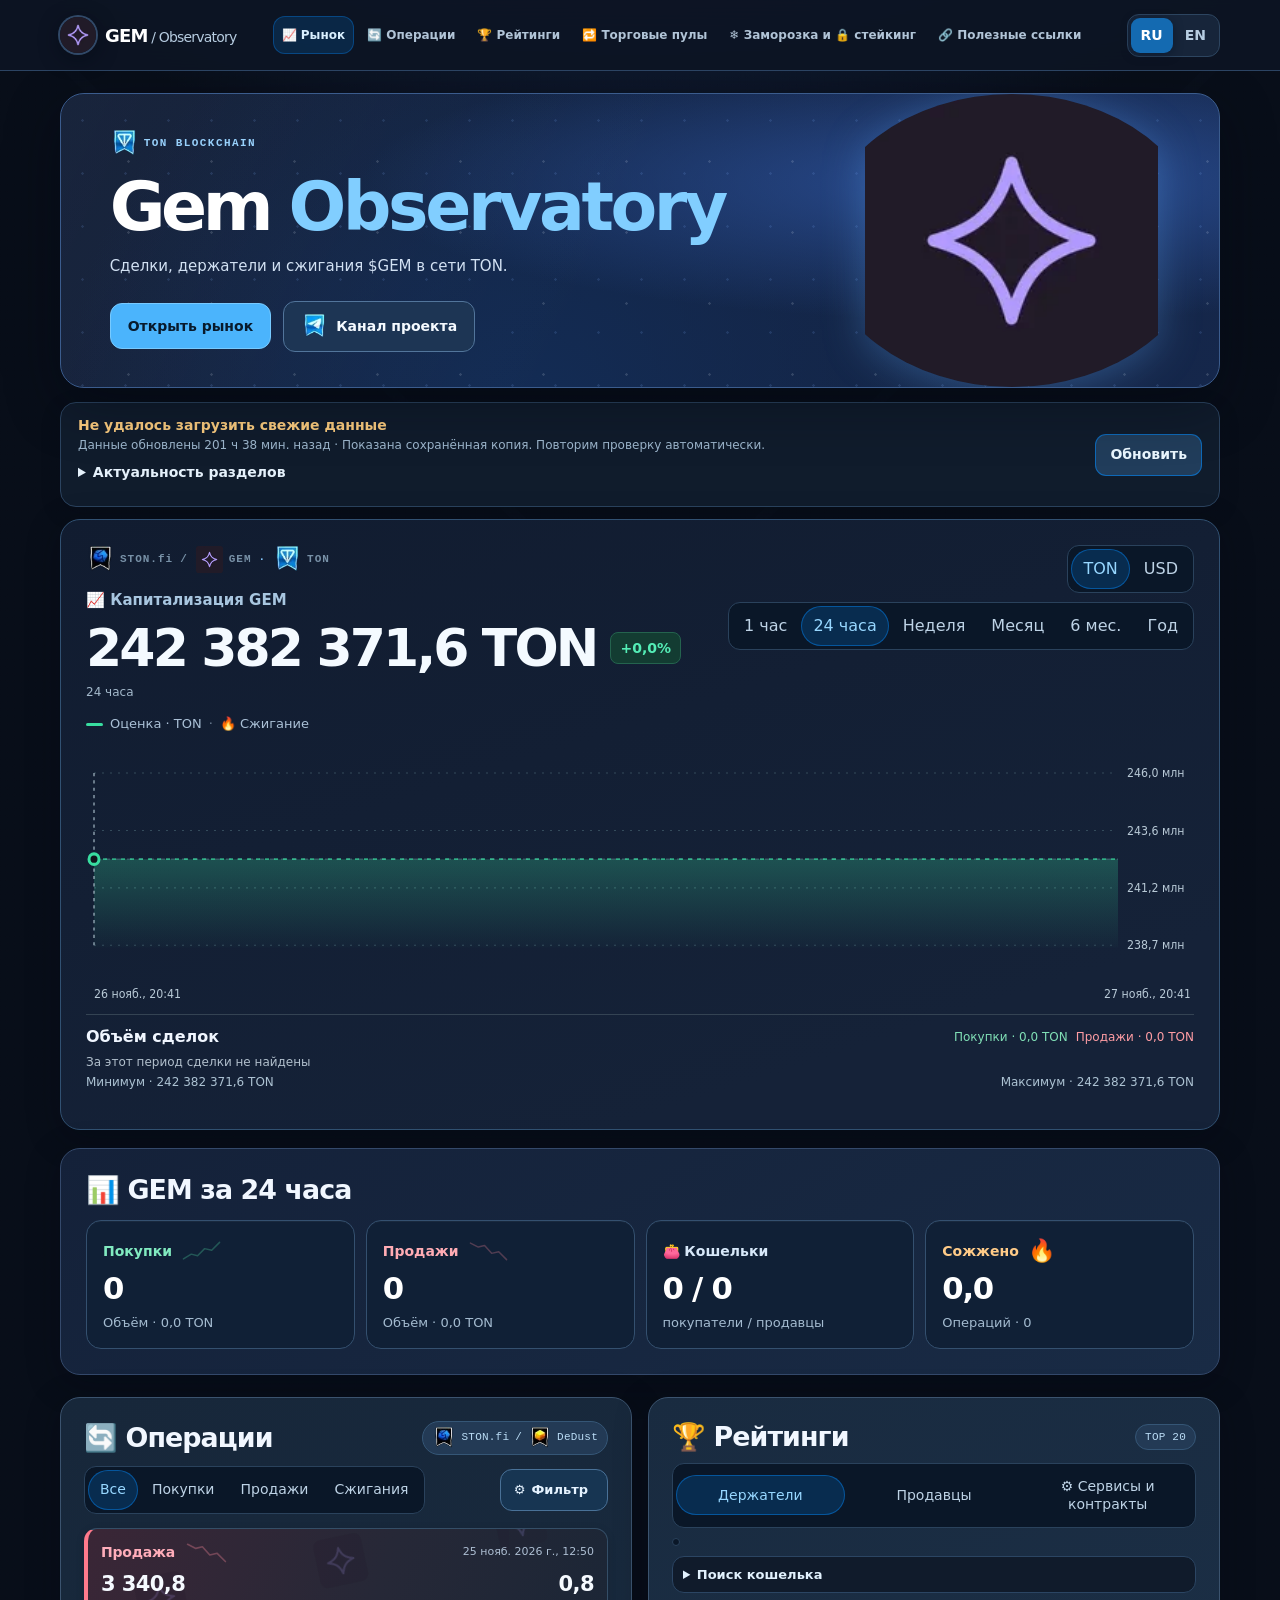
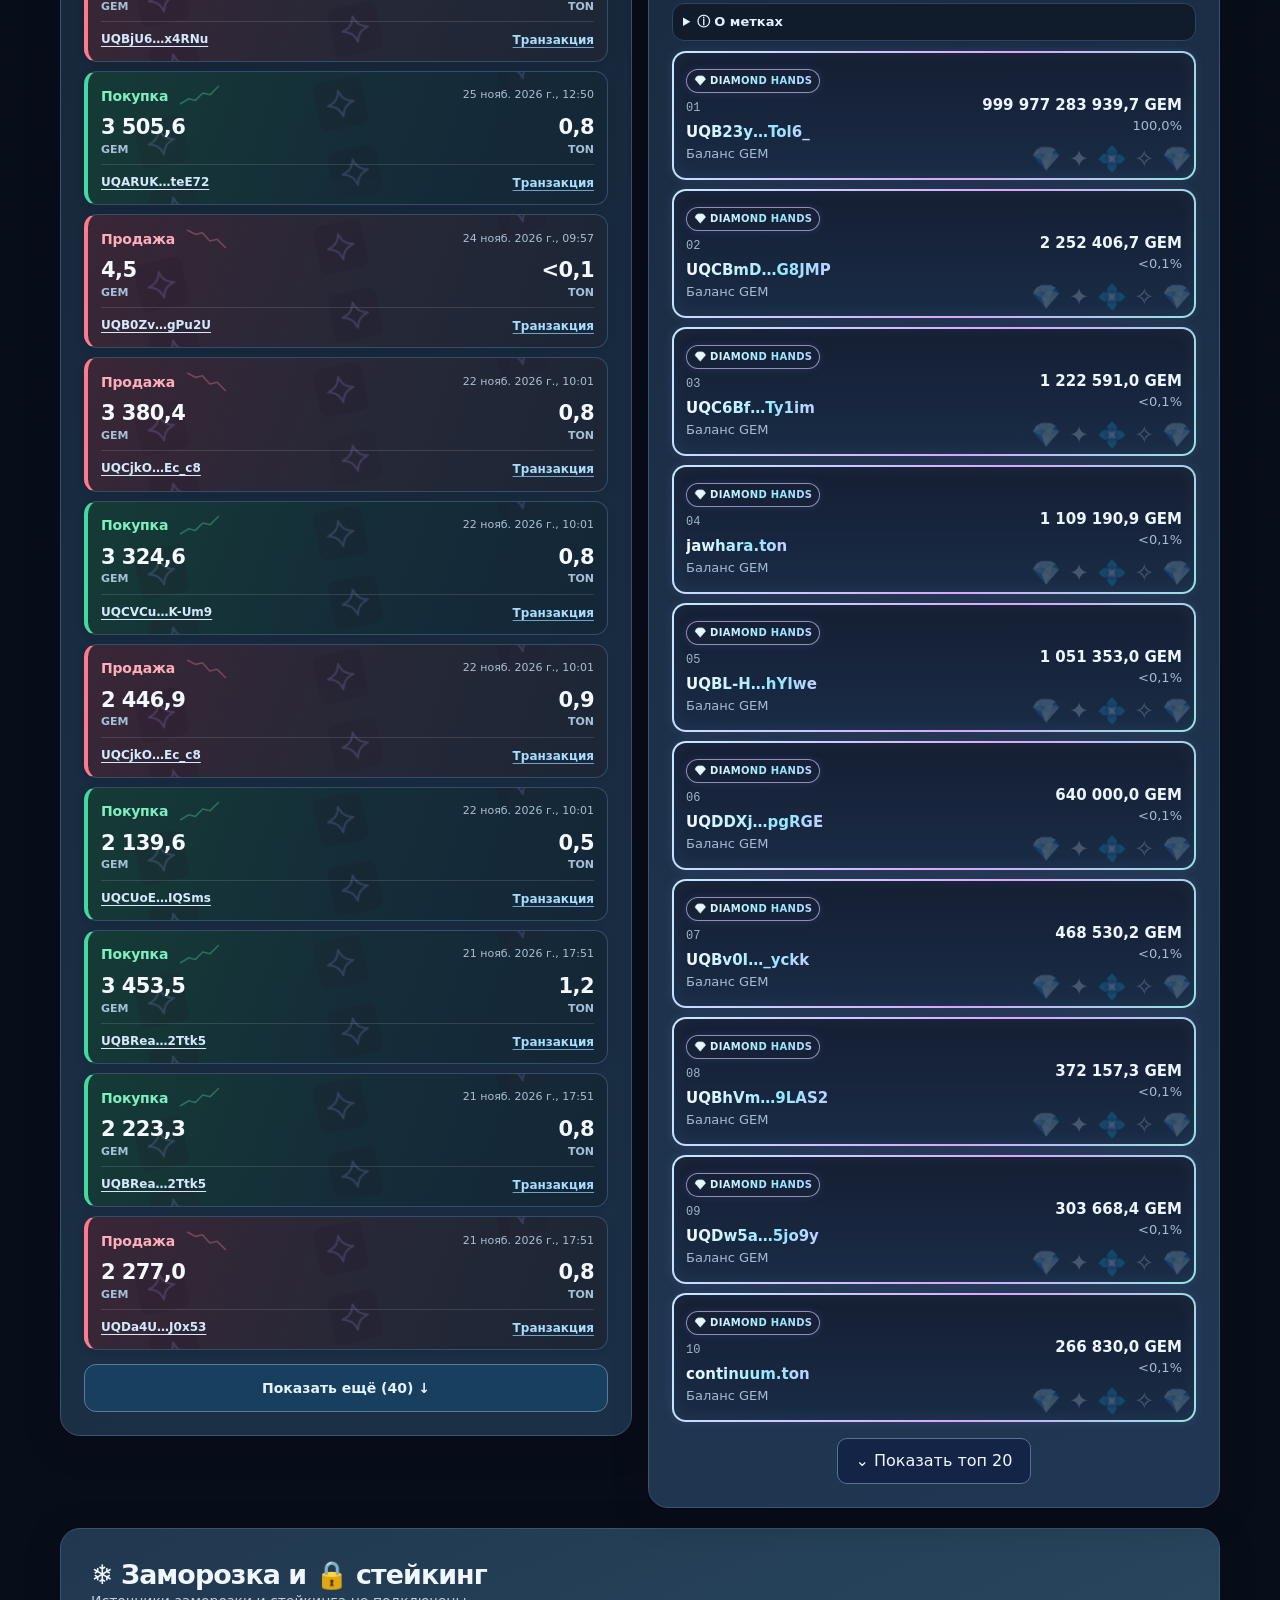
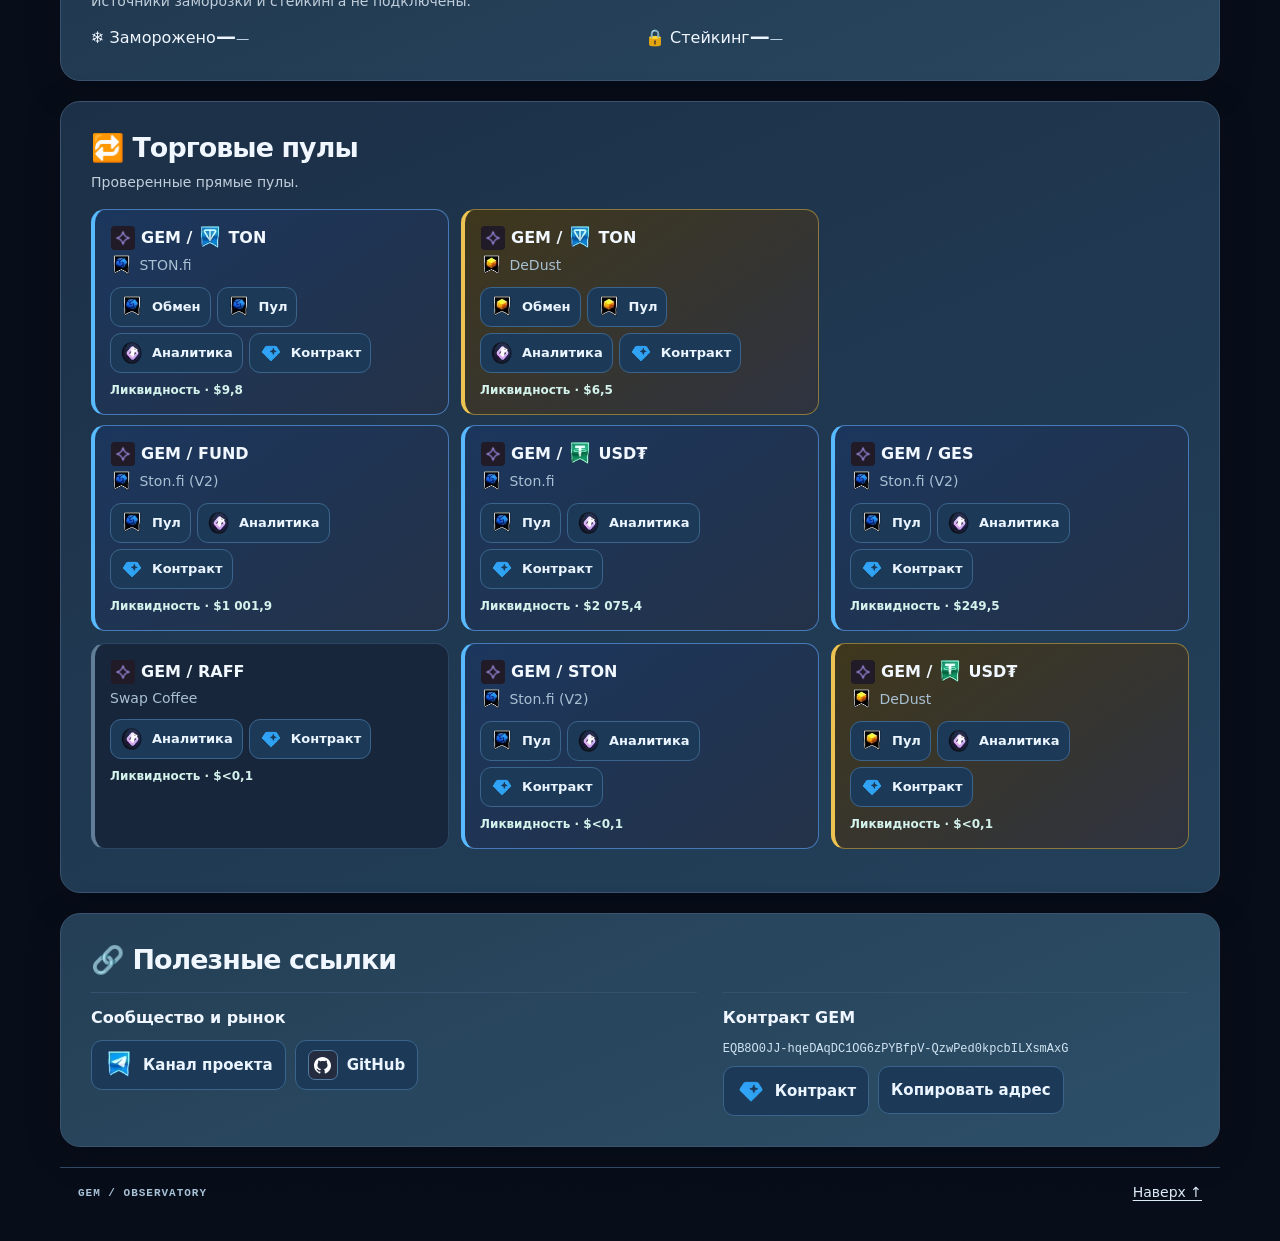
==== commit b7d11a10: "Refresh GEM snapshot" ====
--- a/index.html
+++ b/index.html
@@ -1145,7 +1145,7 @@
 <section id="links" class="panel resources"><h2 data-t="links"></h2><div class="resourcesGrid"><article><h3 data-t="projectResources"></h3><div class="resourceList"><a href="https://t.me/GemOfTonRu" target="_blank" rel="noopener noreferrer" data-t="projectChannel">Канал проекта</a><a href="https://github.com/Freebielife/GEM">GitHub</a></div></article><article><h3 data-t="contractLabel"></h3><p class="contract" id="contractAddress"></p><div class="resourceList"><a id="contract" data-t="exploreContract"></a><button id="copy"></button></div></article></div></section>
 <footer><span>GEM / OBSERVATORY</span><a href="#top" data-t="up"></a></footer></main>
 
-<script id="snapshot" type="application/json">{"schema":1,"token":"EQB8O0JJ-hqeDAqDC1OG6zPYBfpV-QzwPed0kpcbILXsmAxG","updated":1795434019,"errors":[],"refreshStatus":{"holders":{"attemptedAt":1795433997,"ok":true,"lastSuccess":1795433997},"burns":{"attemptedAt":1795433997,"ok":null},"zeroBurns":{"attemptedAt":1795433997,"ok":null},"trades":{"attemptedAt":1795433997,"ok":true,"lastSuccess":1795433997},"rates":{"attemptedAt":1795433997,"ok":null},"pools":{"attemptedAt":1795433997,"ok":null},"identity":{"attemptedAt":1795433997,"ok":true,"lastSuccess":1795433997},"badges":{"attemptedAt":1795433997,"ok":null},"domains":{"attemptedAt":1795433997,"ok":null},"fragmentNumbers":{"attemptedAt":1795433997,"ok":null}},"holders":{"totalSupply":"1000000000000","holderCount":1427,"holders":[{"wallet":"0:76df2221ed464296f437a2078537837edea3bb9e595004df5980a70a534693a2","name":null,"tokenAmount":"999977283939.67341025","share":99.99772839396734},{"wallet":"0:779dcc815138d9500e449c5291e7f12738c23d575b5310000f6a253bd607384e","name":null,"tokenAmount":"3796654.026374461","share":0.0003796654026374461},{"wallet":"0:81983327131fb18a3fad0ebca9977e497f1da36de3b588fee8f7b494036346f0","name":null,"tokenAmount":"2252406.667245968","share":0.0002252406667245968},{"wallet":"0:92e1411ae546892f33b2c8a89ea90390d8ff4cfbb917a643b91e73f706fdb9d1","name":null,"tokenAmount":"1836514.2056803","share":0.00018365142056803},{"wallet":"0:ba05f8a608292a4ebc1149c6dcc97ff10bfc4cd8d47986453d05cf5aafaad3cb","name":null,"tokenAmount":"1222591.002298523","share":0.0001222591002298523},{"wallet":"0:ee2542058793f8ea131f6cf9e52ddc988fa79f682a6e90aae472a0024aee643e","name":"jawhara.ton","tokenAmount":"1109190.897094691","share":0.0001109190897094691},{"wallet":"0:4bf87c996b5ca8fd1bdcfe37eb91fdaab2ead46f352c23f1bfd7e2c8da07e160","name":null,"tokenAmount":"1051352.983865994","share":0.0001051352983865994},{"wallet":"0:87ef04c6bfe52573c5430142b44d16afbe081080140240cbf3750942dfbe3b21","name":null,"tokenAmount":"684204.135025386","share":6.84204135025386e-05},{"wallet":"0:c35e39cec3aa26de6f035f9d156cff4f08032e89a489dc8ca302e89ed045e981","name":null,"tokenAmount":"640000.006051137","share":6.40000006051137e-05},{"wallet":"0:6fd08ada369285716308a19e58a0ae3200602733d57b688ec5974df366ae3fc9","name":null,"tokenAmount":"468530.205316199","share":4.68530205316199e-05},{"wallet":"0:615668abbe4b03f815dc520393395d1dd5aacb41c2ec2668b22d2f1438dbbd2c","name":null,"tokenAmount":"372157.292984594","share":3.72157292984594e-05},{"wallet":"0:f0e5a02129273005950bf227be312a3641d789f75a9afa181d4035a70ac0398e","name":null,"tokenAmount":"303668.433510255","share":3.03668433510255e-05},{"wallet":"0:a4102ef94de232088933d6e9fb74547dc65678205ff862f9df13256501eb71b5","name":"continuum.ton","tokenAmount":"266829.985539564","share":2.66829985539564e-05},{"wallet":"0:a4fcd4a06f73194df4b55d6a83cda26eba078f3250d68ba1b42ae12b7b8d438c","name":"cryptoshaman.ton","tokenAmount":"251091.844246242","share":2.51091844246242e-05},{"wallet":"0:b2611604df7fa0786e997ea4258a4e47eeb1724c498d2760e1a86232c0dc9587","name":null,"tokenAmount":"244758.098490531","share":2.44758098490531e-05},{"wallet":"0:025d7d379922aff7f16c7ac2028ce898dccf8d38b388807eff8bf4ba8eda3373","name":null,"tokenAmount":"240499.508355166","share":2.40499508355166e-05},{"wallet":"0:8938804bd9a2b578ed33e1b532e71617835c9319f26ba324c7f231fed2666c47","name":null,"tokenAmount":"224678.101905239","share":2.24678101905239e-05},{"wallet":"0:5c29fb0360cc3b1c5b056d3c64f89a08a03a4f0ffd9f7a55b5cd2609b61ed05f","name":null,"tokenAmount":"224400.670870602","share":2.24400670870602e-05},{"wallet":"0:6a59705b17bc8130e5444dae2bbc6fd005cad4da2faf5b0de30c42dba2594143","name":null,"tokenAmount":"221892.593013492","share":2.21892593013492e-05},{"wallet":"0:72bab7f96c9172a5081fedd1378e97ab9308ed2598e6530205bf170e8d728043","name":"dies.ton","tokenAmount":"205149.920724172","share":2.05149920724172e-05},{"wallet":"0:e40746c8c7803c1d0ecad3135a5779c09b4e7547431430e401b06998da48c230","name":null,"tokenAmount":"203324.987091607","share":2.03324987091607e-05},{"wallet":"0:863d4013aace5c7233237335450a9182cd9cf92cec4291f7fdc75bf99a471521","name":null,"tokenAmount":"180000.00488083","share":1.8000000488083e-05},{"wallet":"0:e3cc6f1ddaf66694b29f0754e0859904f00858202ecd3809b277fea5c3b7adc9","name":null,"tokenAmount":"155653.845082263","share":1.55653845082263e-05},{"wallet":"0:996bb1c3f8a38473189efda87b6dcf499a3aaf128a27a9525a1a862454365b57","name":null,"tokenAmount":"144873.013496495","share":1.44873013496495e-05},{"wallet":"0:24fe1b0ef6bd09024497fdd97024ec4f6aefb423aeeb88f1ebfbcd9bd7e95911","name":null,"tokenAmount":"135447.917208912","share":1.35447917208912e-05},{"wallet":"0:577b8ba2a47336f9dacfb04909e22a601ba7fd0d9329f2f8bc29f95db71e61dd","name":null,"tokenAmount":"122972.245267641","share":1.22972245267641e-05},{"wallet":"0:18edeed0f55d200fa96a2dc29a46ad420c0d5624189f4d4c527e07ce870a15a5","name":null,"tokenAmount":"112728.205722561","share":1.12728205722561e-05},{"wallet":"0:34dbf366bff66fdbdb6059ba53fc909b770a6ed289894b15a9e03e832614939d","name":null,"tokenAmount":"112558.599832097","share":1.12558599832097e-05},{"wallet":"0:4be3395c3700c13c9df89b4f04db0421c2dad1709f8c2ab849d3bca648d174d2","name":null,"tokenAmount":"112234.983496088","share":1.12234983496088e-05},{"wallet":"0:fdce84f5fe4bdbfa2f918ae6ead8887c9f149e1582610e714dea0d13cd7547c3","name":null,"tokenAmount":"111158.984390063","share":1.11158984390063e-05},{"wallet":"0:fafa5882c91cd0d4fff01fe88d37d331f7713fd0e91d2df2ea789159f05b0073","name":null,"tokenAmount":"110001.759119722","share":1.10001759119722e-05},{"wallet":"0:b42fc83eec30a19dcd1165482ea396a10a4f99eb47f7898136b6f19bd2d8a6e5","name":"cryptograf.ton","tokenAmount":"103297.239065318","share":1.03297239065318e-05},{"wallet":"0:db7823087225d3cd87826f490760c0a2dca5153df20763777c098fdc517e2b28","name":"macedonia.ton","tokenAmount":"101402.486980546","share":1.01402486980546e-05},{"wallet":"0:1474cb74e54380714af7b629ef5f1b8cf9a450f8b657fdf5ebae2dce7dd69102","name":null,"tokenAmount":"100820.698435747","share":1.00820698435747e-05},{"wallet":"0:6e9092d50e167b95d85dce648f06007cd33d3894b0b2f6864f459f561317d75f","name":null,"tokenAmount":"99686.626869261","share":9.9686626869261e-06},{"wallet":"0:5032de68ba01291d369a230c54ad110db1806d2714298926b2aade172500b8d6","name":null,"tokenAmount":"98578.164829212","share":9.8578164829212e-06},{"wallet":"0:215525ff3bdaea7e9c15701b4a1e5fb5788b70f9d4fda5301ac7ec5eb7f9229b","name":null,"tokenAmount":"97892.939916672","share":9.7892939916672e-06},{"wallet":"0:44d696115b0bf365b03a15889bbbef7c892a9c76a8e67507e61b917d9a5a293f","name":null,"tokenAmount":"95654.364644524","share":9.5654364644524e-06},{"wallet":"0:f8ec88b143653437c3c69397c1c1b137893d7f9da54b7dba848075ba5fab8cf1","name":null,"tokenAmount":"95453.945854157","share":9.5453945854157e-06},{"wallet":"0:30ed754695dfa2ab0569f0bb801f9cb990c16e6be0bdea3de7a4771d8a5d9151","name":null,"tokenAmount":"93404.664779014","share":9.3404664779014e-06},{"wallet":"0:062d598f06b3e2ef94c859747c1c633f537a43b2ae377c1b78f4744143047214","name":null,"tokenAmount":"89225.681032318","share":8.9225681032318e-06},{"wallet":"0:70d96fc93984355a8470152def62132854c8eead276656f67564413e000d51a1","name":null,"tokenAmount":"79976.854292886","share":7.9976854292886e-06},{"wallet":"0:69a4eb6532d217405350c291b307cb91b3b43660b36fd005a26c8389026f6ee5","name":null,"tokenAmount":"79422.660237265","share":7.9422660237265e-06},{"wallet":"0:b17f298e8ce48e49372e50c7bdfd07f069f9d979c48eb7fa75ec05fb592a8639","name":null,"tokenAmount":"77586.508940547","share":7.7586508940547e-06},{"wallet":"0:b9a909ac43a3d504e45f1e0a79f89033c51b5027a9455ff133340cd12ba0a1ae","name":null,"tokenAmount":"75561.415614122","share":7.5561415614122e-06},{"wallet":"0:2dde913d7cbc706bfb13a071e33b678f86d23ddc7fc5f33e174ac74932460a0c","name":null,"tokenAmount":"67004.629769354","share":6.7004629769354e-06},{"wallet":"0:48b4b645a76b1a67e0d4644b14e424c479143b39f8734efaa7bc08088ee11ae9","name":null,"tokenAmount":"66691.992020572","share":6.6691992020572e-06},{"wallet":"0:4ffa6ca6e38112266c0f4e7fda6eecbcff43bc4113f283f6fb8603876f479cd4","name":null,"tokenAmount":"65000.999152617","share":6.5000999152617e-06},{"wallet":"0:5f65c70d047d3e96c6f9b557761266254ca59d25364664bc59e6b16112add8e8","name":null,"tokenAmount":"63461.99811641","share":6.346199811641e-06},{"wallet":"0:bd363042bdf20afe66761561470ec55863915ca2078e4893ba3cc04617f04eb7","name":null,"tokenAmount":"58816.198077609","share":5.8816198077609e-06},{"wallet":"0:13b6c4b58cf4cdc72631e4a256a2d2d47ed30a96f2a3ec773f1d86933b1300bb","name":null,"tokenAmount":"57102.231249243","share":5.7102231249243e-06},{"wallet":"0:26c8228f741ca57bb7b99e66cdc04528752892c7e76ca0b0c786d8176ef8e241","name":null,"tokenAmount":"56585.512444297","share":5.6585512444297e-06},{"wallet":"0:063b755249f01b65701e1f9c18a32b9bfb0e3cbe2b60be007d6a5515e824e746","name":null,"tokenAmount":"54096.739788051","share":5.4096739788051e-06},{"wallet":"0:ce150b305ebf34445e1e9944a791c71821c2c8410b0366fe07b423480604d94d","name":"jewel.ton","tokenAmount":"50190.625576497","share":5.0190625576497e-06},{"wallet":"0:246c8037db39daf78617d4e8a2dfbd7317e08738f1c1f032c825ad5005c74d34","name":"male.ton","tokenAmount":"50130.341109075","share":5.0130341109075e-06},{"wallet":"0:f1fbe8d453d3d4b4796d3d8657ef0773222d123d8dca67c9ef3acd2266f40977","name":null,"tokenAmount":"50000.000053023","share":5.0000000053023e-06},{"wallet":"0:6e5c19e6ceb78e918b27b501195fa8802028c70a23d59a56e285bb4ed72c7424","name":null,"tokenAmount":"45559.546806672","share":4.5559546806672e-06},{"wallet":"0:321ec63e661beac52cbf2bd00fcae21de5c2f83fdb3a00ba31ec7f7fb7394884","name":null,"tokenAmount":"45423.85885995","share":4.542385885995e-06},{"wallet":"0:1585a24a91f3c685052affaf5fa3c635612e727305b0e0e5434e0e9b716be5e1","name":null,"tokenAmount":"45290.248071326","share":4.5290248071326e-06},{"wallet":"0:4bf50b86ac6978b41ebdd61edd5177b0a5005dc4900f1bcc2f46651abcc1e9bb","name":null,"tokenAmount":"44748.484091828","share":4.4748484091828e-06},{"wallet":"0:193d979da93460059b7c50699f19614264b45fb583db307fa09f3c216f16a131","name":null,"tokenAmount":"43860.407075654","share":4.3860407075654e-06},{"wallet":"0:7b87817e893464164099f60782916d44fa656dea3fea9f3c73da6b627bcf5919","name":null,"tokenAmount":"43454.037400003","share":4.3454037400003e-06},{"wallet":"0:5431e72c87f5e657c41d79b1e2ee270e2c10177775f2d84dcb118c65082c49f2","name":null,"tokenAmount":"43134","share":4.3134e-06},{"wallet":"0:14089fd158696e8e9d8499ec68bacb9f20298b809ddfbb01102babe0f7282b54","name":null,"tokenAmount":"43022.721163587","share":4.3022721163587e-06},{"wallet":"0:2e7d07c444b5d46a0703c2816bebfe32b75932108245e97899a6ebb31056129c","name":null,"tokenAmount":"42927.660479","share":4.2927660479e-06},{"wallet":"0:1ed03f7d129ff287c2b2333fd2d07bf845c3b1b580b36cb42f43013ad6eed79f","name":null,"tokenAmount":"42292.155974996","share":4.2292155974996e-06},{"wallet":"0:011f3d88cf31bc1ee726c8e7c8d6c8f4f3dffd067d9d0c50fd92c435e4832ad7","name":null,"tokenAmount":"40363.672393634","share":4.0363672393634e-06},{"wallet":"0:69bb9036aa72f202010fdb7df8546c732a75c595db58d4fb17f99639b94ab3e0","name":null,"tokenAmount":"40000.000002342","share":4.0000000002342e-06},{"wallet":"0:8e8c8f3175cb5bea91011303b3a8de880efd1f3a01096111e479754be661cb09","name":null,"tokenAmount":"36297.908798019","share":3.6297908798019e-06},{"wallet":"0:8473e94132dffb65b8f092954fa9deca96a39858c2baf906fb9e0ef1d2cf732f","name":null,"tokenAmount":"35157.660829178","share":3.5157660829178e-06},{"wallet":"0:6f4248a3547244ac0e358813ba201246503e95595fd8c340ecd0c04cb810f276","name":null,"tokenAmount":"34942.050074561","share":3.4942050074561e-06},{"wallet":"0:62c53a0e0cf089a21f3d12618f364a647b4f3c8fc5a3e96e8d42b6171fe8bc71","name":null,"tokenAmount":"34866.34865964","share":3.486634865964e-06},{"wallet":"0:95488f4a47d70ae12acfab7177c2403b89de55b6adc387cee751865d688c70c4","name":null,"tokenAmount":"33338.181062724","share":3.3338181062724e-06},{"wallet":"0:019c0fb995147654e53eecf20b1c4062326a452b36cefc797b3745e388e6964b","name":null,"tokenAmount":"33330.549322416","share":3.3330549322416e-06},{"wallet":"0:0ca17a76a13dff767ddfd3884c65e484dcfbe2a7e677d11db021faea05e6cc67","name":null,"tokenAmount":"32552.905994867","share":3.2552905994867e-06},{"wallet":"0:80e67d263a13a9a43495e223f30e7f3639096e292a78e16d59bbaa78b1e83489","name":null,"tokenAmount":"32421.383703718","share":3.2421383703718e-06},{"wallet":"0:5bdf73ad47eb11b4fb1509b7a490539d5a2abc38db2d140eb22801da9192da47","name":null,"tokenAmount":"31925.649377416","share":3.1925649377416e-06},{"wallet":"0:b634ef3d1d13c446432327065afd02aa633feeadde8c0683e36c119165cc3e3e","name":null,"tokenAmount":"30453.267017104","share":3.0453267017104e-06},{"wallet":"0:5dc1053c25b8a40a13ad05b64e2872c22fe1c6634d7bfab81f2eccab010efbc6","name":null,"tokenAmount":"29553.401066985","share":2.9553401066985e-06},{"wallet":"0:d65d066cfbf650d6c5e7181fa3577a9887b688bc602b70aaf4eafa4dacc590bd","name":null,"tokenAmount":"28868.349202424","share":2.8868349202424e-06},{"wallet":"0:9275523238485f254d4a601a9d801d7b818a0a4cb0b99a9158e76edd597771c0","name":null,"tokenAmount":"28404.380259207","share":2.8404380259207e-06},{"wallet":"0:8dd8aaffc2ddfb31ac01e6ecab70b31f920709adc0fef166806699dd422db86c","name":null,"tokenAmount":"28212.777200035","share":2.8212777200035e-06},{"wallet":"0:d69e804950c1322432a693fe4069a2b698cf7a66be433d0a0247801fe035cceb","name":null,"tokenAmount":"28029.525053684","share":2.8029525053684e-06},{"wallet":"0:071a94ea2b0e0a8b68fbda06c1ce3cc83799747b94a38318477445d572052ae3","name":null,"tokenAmount":"27452.293570647","share":2.7452293570647e-06},{"wallet":"0:4d8ebfc3b59fa914cb3ea22ee629b577143f53b031d269aae7e752fafdb865e5","name":null,"tokenAmount":"27428.018604095","share":2.7428018604095e-06},{"wallet":"0:24f74bb5b11583393c73c32343bd46aa6bfebe3416b0eaa195ed3015aff0c892","name":null,"tokenAmount":"26956.726015743","share":2.6956726015743e-06},{"wallet":"0:6c8eef549f003f4f421d009aede507e3f7535667b639e98fd09b55c8fc0e23cb","name":null,"tokenAmount":"26894.065453764","share":2.6894065453764e-06},{"wallet":"0:8b350e03002cdef9b56419920ab2840308a5f5889fc675fdb08d32cc0884941f","name":null,"tokenAmount":"25791.29595853","share":2.579129595853e-06},{"wallet":"0:3df9c623314b93d62f8e816f01883b2852da40dca451c04380b68337bcc1836a","name":null,"tokenAmount":"25526.024516384","share":2.5526024516384e-06},{"wallet":"0:0a77bc02a80d95bd2916dfc0795a82373eb1f4fbd28868fbff541a49a9d81450","name":null,"tokenAmount":"25281.170399491","share":2.5281170399491e-06},{"wallet":"0:251d56211da722b5feeb92c49d9b821358a35065d25a05eecab9c5aa8c2d7431","name":null,"tokenAmount":"25267.539785835","share":2.5267539785835e-06},{"wallet":"0:86ae850ef7b3b1b5d852ee7797c6dd47b50aa61d21c380ca45c005abedb9f5cd","name":null,"tokenAmount":"25167.515932316","share":2.5167515932316e-06},{"wallet":"0:80d1319031d1f50f4720f82c64f527cfdf367c8b83f3aa8e4d31df6b54f43e2d","name":null,"tokenAmount":"24066.0033112","share":2.40660033112e-06},{"wallet":"0:663f845362703bb58073b52a65db861c5705aea62d0bf7539c7627702897b4f5","name":null,"tokenAmount":"23874.89914121","share":2.387489914121e-06},{"wallet":"0:180b06a30388d7871086f765ab9d297b303a5857a25db6fdfc82bf6415ca7698","name":null,"tokenAmount":"23623.892375726","share":2.3623892375726e-06},{"wallet":"0:5102235b7b23381d4d081e9bf2c8edc48e7d8b0cbdb6a794f67596e48799b993","name":null,"tokenAmount":"23271.155928725","share":2.3271155928725e-06},{"wallet":"0:5df7f1bf0904bb9e5646be5e6f3e2d73901c4c8d437d6c624f9505ab2c536a86","name":null,"tokenAmount":"22672.058341157","share":2.2672058341157e-06},{"wallet":"0:1959c23ac3b1803c8c938ee0abf65067df9cbb8bdab28baa9fe5b3557ef049be","name":null,"tokenAmount":"22511.231102314","share":2.2511231102314e-06},{"wallet":"0:b92c84f92542b10ca02f2ba819e003baa0eef4d6962a977e7ebb72c76c5b55c5","name":null,"tokenAmount":"22449.842349479","share":2.2449842349479e-06},{"wallet":"0:4f774088a93bb35096d435f416664612f05453af42f091a2aa3bd1cfa309a611","name":null,"tokenAmount":"22354.641590806","share":2.2354641590806e-06}],"asOf":1795433997},"engineVersion":"1.3.0","methodology":{"valuation":"last observed swap in primary_pool times CURRENT total supply; not circulating market cap","primary_pool":"EQATwtlGQ05fjO7CRsn8FLc_fZ1MI-wahnLU_fk3ZFXgi3ua","sellers":"sum of successful supported native TON swap sales; service roles excluded","holders":"balances excluding known services and identified contracts; unclassified accounts may remain until verified","burns":"accepted burn notifications and zero-address transfers shown as distinct evidence","usd":"historical TON/USD rate from CoinGecko","history":"incremental confirmed swaps; missing intervals remain partial"},"serviceRegistry":{"asOf":1795433508,"source":"https://github.com/tonkeeper/ton-assets/blob/main/accounts.json","sha256":"4286bd47e11399901a7d713c9e98a5dba17300d76fe272f4f5d46110a84f4e2e","entries":{"0:ad8afecfacc248996885d8be6824280f9f3a7e54c2f6080b7971b9f556c280c4":"Crypto Bot","0:dddcd3cdad60af4c0d69389f567ad51d0c263fa4968d655ab424c69aadaf9322":"Wallet Bot 1","0:436a76c2794a88e3fbfec6b9c0374fc8db046f10868b835420d9937973a665d4":"Wallet Bot 2","0:6e814e6450e8c578067bb656298fb4d01397dd15018d7f34dc369eaba4c2111c":"Wallet Bot 3","0:5f00decb7da51881764dc3959cec60609045f6ca1b89e646bde49d492705d77f":"OKX 1","0:f15db2c62cd86aff0860d39c491fc73a31395fafeb5945e644498562260c782e":"OKX 2","0:e7e86da08742ed933434ffeb8f08a63c7e100ee842e25f599a9cbf0891574a6c":"OKX 3","0:0338def34b84c6ee9134a04ab1601450be446340a37ae259de57cb37bdb590cd":"OKX 4","0:a30a49ec725e9f57244b66af4c2da7ab76004b4fce80d3a34b1cd0c37762abce":"OKX 5","0:24da1e7b8da901e5b3dd0f98c397feb6e5a5ea483195a8b6bd0682cf2c5327ae":"OKX 6","0:7f2e84c723d8b6b6b1aacf810c8c26ab23c22022b464b87104b2d3065b0ea70b":"OKX 7","0:854ec4521efd52ad43bcf1988e4c44ebdf9a26ad18fa51abfdb685fc3b348a5c":"OKX 8","0:f9bdc0de461c1a2e002fada9550bbb095c8f9f73668d70c517a9cc7e050f8e5a":"OKX 9","0:9b9b739de2527ae72d21083f5198d710c7288453b4733e57ecadb2e189ac829c":"OKX 10","0:b31535e934db05bbc220267467903c8108bdabcbc2a06588838b726ddf589ef0":"FTX","0:57eb74407604a19f7e04005315ef70aeb7b675e6551977586756f6baf12125ee":"MEXC 1","0:1c7bd690f4f93de8b93db5790129dab65926c6e1fc9b57380089db5529516630":"MEXC 2","0:d887d0e2d1c4fc4126e71c970d33ab1896940000eae703bb1ab6cecc830777e3":"MEXC 3","0:7994848c1fcbcbc57a6a5a987b66eb424b8b54e10759b6b514a66b600c2b0eef":"EXMO","0:8d195793baad9a08c46dc353aebe999341dabd07721b9725f19e18abc3d10d92":"EXMO Cold Storage 1","0:26ab8ae763a3a7c3067d882b7b01cd5d37254cb8768f57b6a47c00028effc7b8":"EXMO Cold Storage 2","0:0130c77346e9ed82df677d107ad6a775c11f9c18f6a05c0dd17906b355850dad":"EXMO Deposit","0:342a359e38357c083968129fddddf049ef5c47315bfbef27505a356bf9f02d65":"CoinEx","0:555f3053e257130374bb831ae0e219e5e5f9ec0ca8f8a0d133369d3d690c64c2":"Huobi Deposit","0:85af78e8d035e920117cda654615cdf371d464480b629e110d3c5310d85ab362":"Huobi","0:80d4123841167ca989ac912443cc99a4b9c1a87584536427ff6fd85c92395ae9":"Kucoin 1","0:b37e57033db21d10b950e6143b658c10c3bf425bd193025960aef7f22dbcf4fc":"Kucoin 2","0:07ce60b7e5f255a88c3707f3fbc79e2cf924ed6b4b7d09c6324f0ba2338a48fa":"Kucoin 3","0:a14b1f452385b2bb984ad2c4441e1d23cae071fdfc096dfba53ebba3b6ff1d10":"lbank.info","0:75726a716f747e60b0371cb0d5d35471e8e1e931003fecc3a0961a8bd82c09c7":"xRocket Bot Cold Storage (Old)","0:c1dc654b598ab84cda4f12372efed8907cedf0901865a58649087373e01b1c24":"xRocket Bot (Old)","0:45614fee399c43d77bb597558791831bc0ee31754cbb2b5b1fbf5a3488ed9940":"xRocket Bot Cold Storage","0:011a8f0a0b36b779af033473274966666d1cd6fb4e77df679375fbd6f970d012":"xRocket Bot","0:c3f1da8ecda8f8cd42bace224ea3f1b6971eaa7f54c492d4d190527b4f573f7c":"Bybit 1","0:4a1f3ebcc66bdcefa90245bdf541a50ada1c688a487534b1587abffd93038834":"Bybit 2","0:cd525c15904d7b4027eae08b318624260f371ce8c9f4fcca0cdb7b583854107c":"Bybit 3","0:ae62a192da96e266161a702cc9f6de91c0c3441f17ceba51bc442dfb2031a30a":"Bybit 4","0:e3ce05c4da977132c24a3b102da8b5fbf2ea9173337b49de346e4a4b057f7579":"Bybit 5","0:e33ef85d174eb457c072d1ee10215b69ab9b64192f7421302ab1c8e26b7ad4bd":"Bybit 6","0:7f97f36dda3f7dedc9e12f8c09c4f89e7fbc17527ab3f67de4c3b155297a56e4":"Bybit 7","0:7d133d4e425c8e00de015513a44e66e6d163b21e71720aec7579965e5de28c55":"Bybit 8","0:f2dc1860686cd658987e2bed8216532d8c004460dadea907cc7d4ad7236c496b":"Bybit 9","0:4a1c20bc9a6f9294f75f1c87a7f383a8b73a483a2e6dcb3630ddbe78b3ccad00":"Bybit 10","0:008bb088e81e38d583826901093567027cc1575ec744ac354fa4eeec302d166d":"bit.com","0:1882478daef1b7ed200cbbdc201bd4ed0b24c2e5f1a4c7c15aeb7e3b1a759193":"Coinone Deposit","0:a4d2072b1edc1355fc7fbee0095beec7889a2d3cfaa9edcf2ce9e128631abbd6":"Coinone Withdrawal","0:f3f4ed0913ab555d023745058f1a6c55a49d4876593cb9bdab1f780a99b185bc":"Paribu","0:f9873509de5a2f97f7b2805f5f7aafab447f43c91e751cc8efabc6d2ea09d78a":"BingX","0:b496b8f73b469ff06a2d89e62c4d70a103fc228c821537b49dff092060bc281f":"Gate.io","0:60ff0b28e2b3839bef250a81be9f2e78a6265b980ec5d24df4e44bbff2c3fb25":"TIDEX","0:23eef28b6da5a368d6c0b8028fd5ed47c26758676bc9db1b5653caaadc969f91":"CWallet","0:00ffafa9fb3d4f837824436d19953c792be6632af73a9b82c4dc69ca07195087":"Matrixport","0:b58c73481f25a280f9705ab3424be850614d823256263ecfa049fa9fb917720d":"QMall","0:00b402b789e5626e1c61b50c5dbe2024426e92f16c0c2fb735396df96046b5fa":"BIT","0:2c54797319837b4c6d014fc991c1a8d4294dfd4d6cec4937e370f1f27db0423f":"Bitforex","0:6a5a76a1538cf9596590ec3708470649c342624bf92e63a6a7a15254ededa904":"Bitfinex","0:59b065c5d66261a5317660e96eee476aa6a11b749bdcbe8c0d1f3dbf24200d1c":"OMPFinex","0:3cd5ad54b190a71caab984b0f210e3742c7f2147b7e9073377d7c6b470017362":"Bitrue","0:6c53cd87cc0d33486db42c1c7fc03dfaeb2f7b815afc368ab1aee567edda3f72":"Coinspot","0:9a582c23266b8ea47eb71118a3c040d42b230b2266fecffe2d3cd390c0922c35":"BigOne","0:dd528505af15c6e5206bdd8f6c9a3b541f80ca98ae8a5066ab3ff8de1ff5e678":"Farhad Exchange","0:2b6f3cda567c385f0645486f3c665a451f56b2969d1be57d86eb77c6077a81d1":"BitTime","0:cdf7f0d7c09036f064272e3c429ed570be49ef29eb3a735b64bbc17915073732":"Bitget","0:e9c0a24ffaa6aa4f228890e71ae9550bfc53a6c57e643bc31c240e18727ac1ce":"Bitget2","0:336502faf83ef5b532d315ba71450b661c90e83fce64d8bc1fd2bf642f3555d9":"Bitget3","0:b308c7f9b4f596f6250175885972549871b05c70ed3619fd5a939401eea972e4":"Bitget4","0:e2d1df206b372db1f3b890e60d185b67aa0c9f1b6b6ff60a05091c8c01b40ac4":"Bitget5","0:7a0dc94da9f48b968dfb87be38d4fab7286288db7a04d3081feee177376d9089":"Bitget6","0:8785ef5ebb0fd24c6911d10f43c00961e9748fa54297a1ac517e3c5fe76bb0be":"Bitget7","0:213b6804c2082135a4a803da8e3b30cfed51aee9af2ad2100334b7f4711d3bcc":"Bitget8","0:573dfe99490a041703e977e4724135c5b8bea0bea67839612247451ca9d5c4cb":"Bitget9","0:de2519a527de7e1d4c1028bdb74e022b28a6e370e4fec3fc27d8d971308f99bb":"Bitget10","0:06476e580e250d0abec5c365a711833483c581d57b908be37d56bdb0e338c312":"Bitget11","0:c9959a997e1d4e4383d8db37b86d2101ce78dcf1f1b3904d9888fe572ef0efd4":"Bitget12","0:c07e51e5b694937758f45f4003071c84f4c4a68bdb168a22c3d6c8b89cd6186f":"Bitget13","0:1797a5c4c50a2b312ce9927ff6f12efd3b0b58ff311445118c2d2e64312b5d79":"Bitget14","0:6083005b354ab1c4785aa8ce8293ee5c9c182e9248f27e9c9074f35c16342083":"Bitget15","0:f99b14600ae44d2f12b178e8c6eabd78892ae82c5e45b6898f9deb7eb203f9c4":"Binance","0:8e91b50381c36dd42accdb51f5cb5d96848568b4924f8079b1a5ae7e10f43eda":"Binance Hot Wallet","0:ca1d9edeef40b3a9dbd9082f3767859547c3ce0bf641d09d58e33a3cf06fb309":"Binance Hot Wallet","0:a2faca7adfebd5c5970108d1f79065cef32b0c143fb13489066b684cdd7ee95c":"BitMart","0:5d5a830e48214791f4ab5352900c624d3bff3c5efd630196b180158eb789990f":"Nobitex","0:cad898b200a0934ee416c2039bbf3f5d7f1a323172875b3c19d378a6f540f7b1":"Nobitex","0:4532d5bcdfb05d3275cbf255bc91c3635cd48d63b719441581c5542a4750fdf5":"Nobitex","0:a32d52ced80a23fe4fe90ba94593ef686de03f9fbdaa069e642826a95234b982":"Nobitex","0:fac8ffcb6f89572a1232d59e91c65909ae408663fd2ceaecd35f35b5e9d670f4":"Bitpin1","0:c14ce5d772539be26fde315a505a1e0514104e76eef776f0b845e57df0557ddb":"Bitpin2","0:dd36441bf4aa8a6a6ecfd763efde1eb82dd86bdcfb1456b45ff4b73f87657184":"Bitpin3","0:402f5d4f4f8bea7b0bd511b9d3771834c1a22bbbbc8a326035eb07aa24f5c9f9":"Crypto.com","0:ca6e8f2a3dfc875b8673d8677f3818c4b8c02d1aa481a86a0c61bd09f8269f1d":"Foxbit","0:60def37fb0e6f41b18a73c2496d96b25442344864ca0ed97189a6f37e2439c56":"Richamster","0:97ad93444915089e812238ff10abe9066d0b03ea3dba2a8630fb9c9f88aa455c":"Wallet in Telegram","0:1f5806c73d03bbc96eb7eebf16067f1f2e8e270cfa16d57001aa9eaf7456f008":"Wallet in Telegram","0:1b44ec553616b0e4551037038834bdf0bdaa1f0440e10f3331d9841585612a68":"Wallet in Telegram","0:cf06c94efdae26faaa1d85092fc4daee78eba09e69c36dac051c1d8ffde35f40":"Wallet in Telegram","0:91887059ba56a03790b0696d7a402ac0691dff62fcd398e813f97d3b2736fa58":"Wallet in Telegram","0:6db0f022632b6269f0d4dbf8ea60a8448bbc2bcfc6812e31af8cc6405c268af7":"Wallet in Telegram","0:dd6ff02c59634745529b99a8d5beeea9f6c38a9188e6a7e96a424e3820c8ac0a":"Wallet in Telegram","0:023895aef955024920a291c6f3715e291df1b3dd254eafa8b09e21a2d58d5897":"Wallet in Telegram","0:f5066318091a8cfb530ec732104ce38f7783d92a6679ffcc0ce0960b0e94c7d0":"Wallet in Telegram","0:0c5684355f5410a923fb7dd59314905dc7ff157b28c9130671c7a4f17007e898":"Wallet in Telegram","0:23fe558cdf44249381aef36472e64a5072a24ba97fb61b2f5791da6013aec92d":"Wallet in Telegram","0:b7be71ac1b40e436db36721d9c20e82d44e78fc1e86a8ad15e00b1cc16831dcf":"Wallet in Telegram","0:55b7223f04dd1f2e1b3f28e4ad628fe6cab60004f280fb0a58cd27fc590b2eac":"Wallet in Telegram","0:659dbf460831a72795c4a9a9872fb4a3e7fd302783068dae53e8f2a5c150084a":"Flipster Deposit","0:d0a6eb95408e95ce97b0ca597fc523ff4809523635e8f519e00fdcbdf42f0c54":"Flipster Withdrawal","0:ec85cfc7fd1009362e421b5a0141f510d6540107ab73e7829fda1ef9e97a75e3":"CryptoBot","0:817438e5b0e6eb113ab74d73fc95f7ec19247dbe6ee27a42c3d0164d614c3ca1":"Ourbit","0:66a1e72196d64d6faf48fa4b2ea861f67b0484d2d14a59caf701d8c286ce44e5":"OKX 11","0:419712bc541c4489d6f1c38a105722d293b8847fd54f2717ad69142911b8be5c":"Bitfinex 2","0:6c25b5f2fe5ef1a6a1978f611f61a50883fd50a0822b19176445fca931823263":"OKX 12","0:14de4b02647941779108b7b99be85596260ccde813351000055d744dd8aba04c":"CoinEx"}},"identity":{"byWallet":{"0:76df2221ed464296f437a2078537837edea3bb9e595004df5980a70a534693a2":{"checked":1795433508,"domain":null,"linkedDigits":[],"role":null,"activated":1714919524},"0:779dcc815138d9500e449c5291e7f12738c23d575b5310000f6a253bd607384e":{"checked":1795433508,"domain":null,"linkedDigits":[],"role":"unclassified_contract","activated":null,"serviceCategory":"contract","roleSource":"https://tonapi.io/v2/accounts/0:779dcc815138d9500e449c5291e7f12738c23d575b5310000f6a253bd607384e"},"0:81983327131fb18a3fad0ebca9977e497f1da36de3b588fee8f7b494036346f0":{"checked":1795433508,"domain":null,"linkedDigits":[],"role":null,"activated":1769096061},"0:92e1411ae546892f33b2c8a89ea90390d8ff4cfbb917a643b91e73f706fdb9d1":{"checked":1795433508,"domain":null,"linkedDigits":[],"role":"STON.fi Router V2","activated":null,"serviceCategory":"router","roleSource":"https://tonapi.io/v2/accounts/0:92e1411ae546892f33b2c8a89ea90390d8ff4cfbb917a643b91e73f706fdb9d1"},"0:ba05f8a608292a4ebc1149c6dcc97ff10bfc4cd8d47986453d05cf5aafaad3cb":{"checked":1795433508,"domain":null,"linkedDigits":[],"role":null,"activated":1711975582},"0:94a047719daa26475e77afa2b97c394f5ed73716d3197ef5aac4393921d24841":{},"0:950aeaf422527bb77a882bd76f84f48bee056a520e1f14d58837b75a6e504af9":{},"0:a390efc2b1170734b182a7c6e848db86bad7a0884f88961a77a24182baac8473":{},"0:dae149d747670f88fd1f53421923d4918594fc06fc1322b25b51990e4f73c9d3":{},"0:dae15ccba7159b092a72a3a535a5f8b2bbc788fd2d83b1d3065dc6f37def233a":{},"0:5179afc9479d2abaef4ad4a654262c5262a404909a31cedcc69b8d7e6c28364e":{},"0:da8419bd3e2f060c4021796e613cfd1cf07a47705648a1db694ffd03a9289de7":{},"0:5717b2f849b97720a82d91134e227fc881e55eeda6c793b5f2182aa07d036aa1":{},"0:8bfc5a41c4f6fb7f0304806ee15e46705a0e5a18cdc0316e01b5cac7b36f612e":{},"0:8c3827a1ab2625dff295421e66c08dd0ca4ba56be8c57254f7a57ba99e2cbfcc":{},"0:6798b0df3991bd0cebb8371e91acb536614b5ff6ee13f3bf167b3de5a3613d0a":{},"0:17159dab0539e6a80a75307b2ceb8dec55dea92dcac31ba71ff734a66028958f":{},"0:32c4c849ba95759e841026d0e9799eeb29a0538fe38cf51bd26ac1e369cac0cb":{},"0:69e89c0baff1f2e094bb3aa8a2e7b0f6d432ce8aaf0a1876396ae2019901cacc":{},"0:744b65a1a9d6cc2626f8e3d4be17c45581e853b070300fbfc15a75cc71f35024":{},"0:f187c5695cf1eb798252e9921994c8fd716d15a3a9bd956fbd0142f7fce5a181":{},"0:b40675d27c6e0c4c7faf300bd3734da6c60cb66ce7a5ca84e1a0af9725ec3eb5":{},"0:42863c3aabb8cb2b22564bc8c1d53ee6248921ad8a3d44f6894758bffbff81ca":{},"0:f49804ef333f87a91a188c2e13685c3f9b4f40bcce2faab0ffff1c0949989f91":{},"0:4298e0e0a2f2a9e6752d6b3c28ea2984ef54eb091fb6984d6d7d4816966e7de5":{},"0:587d4af98ff410361b8ca98f88650782b1ae75c1cfeb81179fc5676c069d3828":{},"0:80b1149f7779a8609b0dfb2025009c7dcf1d46988d9ebc6409572898e5fca18d":{},"0:5e254c8cedc1b03d93b562c720631006274d1b87e1910171d726126f704f5d28":{},"0:48953dfc6edb28aef1296835ffedfea483926121048f9ce86333923daa277295":{},"0:9a74a0fa0655d2e4b4ede8a0934c84149aa0a8feb3996ff851ee9122c4c1f7a6":{},"0:c0a7fbaf9bef3a2ac416603a5891cc27a3e1dea5c23333cde67cde8922da7337":{},"0:dc8c298348e11d7899ad725acd243db7dcdfd796b2f2ff9bf10a02ad604e4281":{},"0:7fb4b9eae2342e700016c2ac944eb3e58a716bda359919c263d36688e754e128":{},"0:397f1d0c77b5eb61c06d870d290b2ec0e939d22d135e76eca0cba8adca855c46":{},"0:7926c9cd065099ab6aa5a2c32a4c11ca31f80fe775438d752eba5cc5ef665ae3":{},"0:0f1be6aedf2becb701f22dc24a42823588790a4dba7953566a8dd461e7fafb51":{},"0:7466fdbd60690225cbd7dd0209792072393a203cebd4100c4b2faf90dc28603e":{},"0:185b601a9583b1d2c595b455ac2f7b013fabc2af95627c628e8e5328e9df6a76":{},"0:353bd63302ee8cc2cf977a19c95d2996a66b6acf3c903bd0bd103655477d68f5":{},"0:ee2542058793f8ea131f6cf9e52ddc988fa79f682a6e90aae472a0024aee643e":{"checked":1795433508,"domain":"jawhara.ton","linkedDigits":[],"role":null,"activated":1715124620},"0:4bf87c996b5ca8fd1bdcfe37eb91fdaab2ead46f352c23f1bfd7e2c8da07e160":{"checked":1795433997,"domain":null,"linkedDigits":[],"role":null,"activated":1645650606},"0:87ef04c6bfe52573c5430142b44d16afbe081080140240cbf3750942dfbe3b21":{"checked":1795433997,"domain":null,"linkedDigits":[],"role":"unclassified_contract","activated":null,"serviceCategory":"contract","roleSource":"https://tonapi.io/v2/accounts/0:87ef04c6bfe52573c5430142b44d16afbe081080140240cbf3750942dfbe3b21"},"0:c35e39cec3aa26de6f035f9d156cff4f08032e89a489dc8ca302e89ed045e981":{"checked":1795433997,"domain":null,"linkedDigits":[],"role":null,"activated":1714246782},"0:6fd08ada369285716308a19e58a0ae3200602733d57b688ec5974df366ae3fc9":{"checked":1795433997,"domain":null,"linkedDigits":[],"role":null,"activated":1717006325},"0:615668abbe4b03f815dc520393395d1dd5aacb41c2ec2668b22d2f1438dbbd2c":{"checked":1795433997,"domain":null,"linkedDigits":[],"role":null,"activated":1712138791},"0:f0e5a02129273005950bf227be312a3641d789f75a9afa181d4035a70ac0398e":{"checked":1795433997,"domain":null,"linkedDigits":[],"role":null,"activated":1706867399},"0:a4102ef94de232088933d6e9fb74547dc65678205ff862f9df13256501eb71b5":{},"0:a4fcd4a06f73194df4b55d6a83cda26eba078f3250d68ba1b42ae12b7b8d438c":{},"0:b2611604df7fa0786e997ea4258a4e47eeb1724c498d2760e1a86232c0dc9587":{},"0:025d7d379922aff7f16c7ac2028ce898dccf8d38b388807eff8bf4ba8eda3373":{},"0:8938804bd9a2b578ed33e1b532e71617835c9319f26ba324c7f231fed2666c47":{},"0:5c29fb0360cc3b1c5b056d3c64f89a08a03a4f0ffd9f7a55b5cd2609b61ed05f":{},"0:6a59705b17bc8130e5444dae2bbc6fd005cad4da2faf5b0de30c42dba2594143":{},"0:72bab7f96c9172a5081fedd1378e97ab9308ed2598e6530205bf170e8d728043":{},"0:e40746c8c7803c1d0ecad3135a5779c09b4e7547431430e401b06998da48c230":{},"0:863d4013aace5c7233237335450a9182cd9cf92cec4291f7fdc75bf99a471521":{},"0:e3cc6f1ddaf66694b29f0754e0859904f00858202ecd3809b277fea5c3b7adc9":{},"0:996bb1c3f8a38473189efda87b6dcf499a3aaf128a27a9525a1a862454365b57":{},"0:24fe1b0ef6bd09024497fdd97024ec4f6aefb423aeeb88f1ebfbcd9bd7e95911":{},"0:577b8ba2a47336f9dacfb04909e22a601ba7fd0d9329f2f8bc29f95db71e61dd":{},"0:18edeed0f55d200fa96a2dc29a46ad420c0d5624189f4d4c527e07ce870a15a5":{},"0:34dbf366bff66fdbdb6059ba53fc909b770a6ed289894b15a9e03e832614939d":{},"0:4be3395c3700c13c9df89b4f04db0421c2dad1709f8c2ab849d3bca648d174d2":{},"0:fdce84f5fe4bdbfa2f918ae6ead8887c9f149e1582610e714dea0d13cd7547c3":{},"0:fafa5882c91cd0d4fff01fe88d37d331f7713fd0e91d2df2ea789159f05b0073":{},"0:b42fc83eec30a19dcd1165482ea396a10a4f99eb47f7898136b6f19bd2d8a6e5":{},"0:db7823087225d3cd87826f490760c0a2dca5153df20763777c098fdc517e2b28":{},"0:1474cb74e54380714af7b629ef5f1b8cf9a450f8b657fdf5ebae2dce7dd69102":{},"0:6e9092d50e167b95d85dce648f06007cd33d3894b0b2f6864f459f561317d75f":{},"0:5032de68ba01291d369a230c54ad110db1806d2714298926b2aade172500b8d6":{},"0:215525ff3bdaea7e9c15701b4a1e5fb5788b70f9d4fda5301ac7ec5eb7f9229b":{},"0:44d696115b0bf365b03a15889bbbef7c892a9c76a8e67507e61b917d9a5a293f":{},"0:f8ec88b143653437c3c69397c1c1b137893d7f9da54b7dba848075ba5fab8cf1":{},"0:30ed754695dfa2ab0569f0bb801f9cb990c16e6be0bdea3de7a4771d8a5d9151":{},"0:062d598f06b3e2ef94c859747c1c633f537a43b2ae377c1b78f4744143047214":{},"0:70d96fc93984355a8470152def62132854c8eead276656f67564413e000d51a1":{},"0:69a4eb6532d217405350c291b307cb91b3b43660b36fd005a26c8389026f6ee5":{},"0:b17f298e8ce48e49372e50c7bdfd07f069f9d979c48eb7fa75ec05fb592a8639":{},"0:b9a909ac43a3d504e45f1e0a79f89033c51b5027a9455ff133340cd12ba0a1ae":{},"0:2dde913d7cbc706bfb13a071e33b678f86d23ddc7fc5f33e174ac74932460a0c":{},"0:48b4b645a76b1a67e0d4644b14e424c479143b39f8734efaa7bc08088ee11ae9":{},"0:4ffa6ca6e38112266c0f4e7fda6eecbcff43bc4113f283f6fb8603876f479cd4":{},"0:5f65c70d047d3e96c6f9b557761266254ca59d25364664bc59e6b16112add8e8":{},"0:bd363042bdf20afe66761561470ec55863915ca2078e4893ba3cc04617f04eb7":{},"0:13b6c4b58cf4cdc72631e4a256a2d2d47ed30a96f2a3ec773f1d86933b1300bb":{},"0:26c8228f741ca57bb7b99e66cdc04528752892c7e76ca0b0c786d8176ef8e241":{},"0:063b755249f01b65701e1f9c18a32b9bfb0e3cbe2b60be007d6a5515e824e746":{},"0:ce150b305ebf34445e1e9944a791c71821c2c8410b0366fe07b423480604d94d":{},"0:246c8037db39daf78617d4e8a2dfbd7317e08738f1c1f032c825ad5005c74d34":{},"0:f1fbe8d453d3d4b4796d3d8657ef0773222d123d8dca67c9ef3acd2266f40977":{},"0:6e5c19e6ceb78e918b27b501195fa8802028c70a23d59a56e285bb4ed72c7424":{},"0:321ec63e661beac52cbf2bd00fcae21de5c2f83fdb3a00ba31ec7f7fb7394884":{},"0:1585a24a91f3c685052affaf5fa3c635612e727305b0e0e5434e0e9b716be5e1":{},"0:4bf50b86ac6978b41ebdd61edd5177b0a5005dc4900f1bcc2f46651abcc1e9bb":{},"0:193d979da93460059b7c50699f19614264b45fb583db307fa09f3c216f16a131":{},"0:7b87817e893464164099f60782916d44fa656dea3fea9f3c73da6b627bcf5919":{},"0:5431e72c87f5e657c41d79b1e2ee270e2c10177775f2d84dcb118c65082c49f2":{},"0:14089fd158696e8e9d8499ec68bacb9f20298b809ddfbb01102babe0f7282b54":{},"0:2e7d07c444b5d46a0703c2816bebfe32b75932108245e97899a6ebb31056129c":{},"0:1ed03f7d129ff287c2b2333fd2d07bf845c3b1b580b36cb42f43013ad6eed79f":{},"0:011f3d88cf31bc1ee726c8e7c8d6c8f4f3dffd067d9d0c50fd92c435e4832ad7":{},"0:69bb9036aa72f202010fdb7df8546c732a75c595db58d4fb17f99639b94ab3e0":{},"0:8e8c8f3175cb5bea91011303b3a8de880efd1f3a01096111e479754be661cb09":{},"0:8473e94132dffb65b8f092954fa9deca96a39858c2baf906fb9e0ef1d2cf732f":{},"0:6f4248a3547244ac0e358813ba201246503e95595fd8c340ecd0c04cb810f276":{},"0:62c53a0e0cf089a21f3d12618f364a647b4f3c8fc5a3e96e8d42b6171fe8bc71":{},"0:95488f4a47d70ae12acfab7177c2403b89de55b6adc387cee751865d688c70c4":{},"0:019c0fb995147654e53eecf20b1c4062326a452b36cefc797b3745e388e6964b":{},"0:0ca17a76a13dff767ddfd3884c65e484dcfbe2a7e677d11db021faea05e6cc67":{},"0:80e67d263a13a9a43495e223f30e7f3639096e292a78e16d59bbaa78b1e83489":{},"0:5bdf73ad47eb11b4fb1509b7a490539d5a2abc38db2d140eb22801da9192da47":{},"0:b634ef3d1d13c446432327065afd02aa633feeadde8c0683e36c119165cc3e3e":{},"0:5dc1053c25b8a40a13ad05b64e2872c22fe1c6634d7bfab81f2eccab010efbc6":{},"0:d65d066cfbf650d6c5e7181fa3577a9887b688bc602b70aaf4eafa4dacc590bd":{},"0:9275523238485f254d4a601a9d801d7b818a0a4cb0b99a9158e76edd597771c0":{},"0:8dd8aaffc2ddfb31ac01e6ecab70b31f920709adc0fef166806699dd422db86c":{},"0:d69e804950c1322432a693fe4069a2b698cf7a66be433d0a0247801fe035cceb":{},"0:071a94ea2b0e0a8b68fbda06c1ce3cc83799747b94a38318477445d572052ae3":{},"0:4d8ebfc3b59fa914cb3ea22ee629b577143f53b031d269aae7e752fafdb865e5":{},"0:24f74bb5b11583393c73c32343bd46aa6bfebe3416b0eaa195ed3015aff0c892":{},"0:6c8eef549f003f4f421d009aede507e3f7535667b639e98fd09b55c8fc0e23cb":{},"0:8b350e03002cdef9b56419920ab2840308a5f5889fc675fdb08d32cc0884941f":{},"0:3df9c623314b93d62f8e816f01883b2852da40dca451c04380b68337bcc1836a":{},"0:0a77bc02a80d95bd2916dfc0795a82373eb1f4fbd28868fbff541a49a9d81450":{},"0:251d56211da722b5feeb92c49d9b821358a35065d25a05eecab9c5aa8c2d7431":{},"0:86ae850ef7b3b1b5d852ee7797c6dd47b50aa61d21c380ca45c005abedb9f5cd":{},"0:80d1319031d1f50f4720f82c64f527cfdf367c8b83f3aa8e4d31df6b54f43e2d":{},"0:663f845362703bb58073b52a65db861c5705aea62d0bf7539c7627702897b4f5":{},"0:180b06a30388d7871086f765ab9d297b303a5857a25db6fdfc82bf6415ca7698":{},"0:5102235b7b23381d4d081e9bf2c8edc48e7d8b0cbdb6a794f67596e48799b993":{},"0:5df7f1bf0904bb9e5646be5e6f3e2d73901c4c8d437d6c624f9505ab2c536a86":{},"0:1959c23ac3b1803c8c938ee0abf65067df9cbb8bdab28baa9fe5b3557ef049be":{},"0:b92c84f92542b10ca02f2ba819e003baa0eef4d6962a977e7ebb72c76c5b55c5":{},"0:4f774088a93bb35096d435f416664612f05453af42f091a2aa3bd1cfa309a611":{}},"asOf":1795433997},"burns":{"asOf":1795433508,"since":1794825108,"rows":[]},"zeroBurns":{"asOf":1795433508,"rows":[]},"trades":{"rows":[{"kind":"buy","time":1795341684,"tx":"4832d10d0f9e8209558f18c169c326e893e6630fa88189ce3382b271564ecf53","lt":"118317821000001","wallet":"0:94a047719daa26475e77afa2b97c394f5ed73716d3197ef5aac4393921d24841","tokenAmount":"2139.583858616","ton":"0.5","dex":"DeDust","pool":"EQAoEOlqgHx0S-JHKeNDrNDg7_7YnbChQXpc54afNCTYl9Dg"},{"kind":"buy","time":1795341684,"tx":"1826f1fb84a2373c488433a6bdfec8e65df1ad871648cbe88f0c744a714254e8","lt":"118317821000001","wallet":"0:950aeaf422527bb77a882bd76f84f48bee056a520e1f14d58837b75a6e504af9","tokenAmount":"3324.6109258","ton":"0.798418961","dex":"STON.fi","pool":"EQATwtlGQ05fjO7CRsn8FLc_fZ1MI-wahnLU_fk3ZFXgi3ua"},{"kind":"sell","time":1795341684,"tx":"263104284c0ea2111b0410cff7cb6374b266e8142efaaeba75581a54e26706cf","lt":"118317820000021","wallet":"0:a390efc2b1170734b182a7c6e848db86bad7a0884f88961a77a24182baac8473","tokenAmount":"2446.876625696","ton":"0.853190282","dex":"DeDust","pool":"EQAoEOlqgHx0S-JHKeNDrNDg7_7YnbChQXpc54afNCTYl9Dg"},{"kind":"sell","time":1795341684,"tx":"133218e1bd501e2b4546c180816512aa32ca8f1e592edfcdd6139144032f02b1","lt":"118317820000021","wallet":"0:a390efc2b1170734b182a7c6e848db86bad7a0884f88961a77a24182baac8473","tokenAmount":"3380.407550773","ton":"0.808580041","dex":"STON.fi","pool":"EQATwtlGQ05fjO7CRsn8FLc_fZ1MI-wahnLU_fk3ZFXgi3ua"},{"kind":"sell","time":1795283496,"tx":"bc679cf4d293260a394e41ac654f44f71cca91156466d555783ed93fe374ed42","lt":"118172200000088","wallet":"0:dae149d747670f88fd1f53421923d4918594fc06fc1322b25b51990e4f73c9d3","tokenAmount":"2276.978740113","ton":"0.80220327","dex":"DeDust","pool":"EQAoEOlqgHx0S-JHKeNDrNDg7_7YnbChQXpc54afNCTYl9Dg"},{"kind":"sell","time":1795283496,"tx":"e9bda1327826c3233e56f9e2a1147dc458d50ca1cdea6ab0ac84d891ecc3b4eb","lt":"118172200000045","wallet":"0:dae15ccba7159b092a72a3a535a5f8b2bbc788fd2d83b1d3065dc6f37def233a","tokenAmount":"3241.61239452","ton":"1.138534017","dex":"STON.fi","pool":"EQATwtlGQ05fjO7CRsn8FLc_fZ1MI-wahnLU_fk3ZFXgi3ua"},{"kind":"buy","time":1795283496,"tx":"5da864209bcb2217d7217c01398720bd18dc0ff4c8a4793baba7b75f592f50b3","lt":"118172200000024","wallet":"0:5179afc9479d2abaef4ad4a654262c5262a404909a31cedcc69b8d7e6c28364e","tokenAmount":"2223.322642007","ton":"0.7946","dex":"DeDust","pool":"EQAoEOlqgHx0S-JHKeNDrNDg7_7YnbChQXpc54afNCTYl9Dg"},{"kind":"buy","time":1795283496,"tx":"1d0cad9fa09df509cccf5ee6075c139dfb10fa1a5e923445f573df6bb82a5210","lt":"118172200000024","wallet":"0:5179afc9479d2abaef4ad4a654262c5262a404909a31cedcc69b8d7e6c28364e","tokenAmount":"3453.50477693","ton":"1.2054","dex":"STON.fi","pool":"EQATwtlGQ05fjO7CRsn8FLc_fZ1MI-wahnLU_fk3ZFXgi3ua"},{"kind":"buy","time":1795102827,"tx":"dde71efd15e7851fe1d4a78162666c9732d405016aa2de161983f56b9d2a8e42","lt":"117720057000017","wallet":"0:94a047719daa26475e77afa2b97c394f5ed73716d3197ef5aac4393921d24841","tokenAmount":"2612.64230112","ton":"0.63742823","dex":"STON.fi","pool":"EQATwtlGQ05fjO7CRsn8FLc_fZ1MI-wahnLU_fk3ZFXgi3ua"},{"kind":"sell","time":1795102827,"tx":"876f065ce8bccc1df3a643b98e84472eb25357b8abdca24b0b7d39e3e32579ec","lt":"117720057000001","wallet":"0:da8419bd3e2f060c4021796e613cfd1cf07a47705648a1db694ffd03a9289de7","tokenAmount":"3000.008841216","ton":"0.743043413","dex":"STON.fi","pool":"EQATwtlGQ05fjO7CRsn8FLc_fZ1MI-wahnLU_fk3ZFXgi3ua"},{"kind":"sell","time":1794946062,"tx":"52174518bad0ef052e98e54a90d3cab8820ba7082e217873974bcd42229a51e0","lt":"117327735000011","wallet":"0:5717b2f849b97720a82d91134e227fc881e55eeda6c793b5f2182aa07d036aa1","tokenAmount":"1068.145654467","ton":"0.331325126","dex":"STON.fi","pool":"EQATwtlGQ05fjO7CRsn8FLc_fZ1MI-wahnLU_fk3ZFXgi3ua"},{"kind":"buy","time":1794941597,"tx":"da95650ceaf602013a28a967554682f3c421b50e4f91ff72c3b52e0043a8c7b9","lt":"117316562000005","wallet":"0:8bfc5a41c4f6fb7f0304806ee15e46705a0e5a18cdc0316e01b5cac7b36f612e","tokenAmount":"1657.728612333","ton":"0.5","dex":"STON.fi","pool":"EQATwtlGQ05fjO7CRsn8FLc_fZ1MI-wahnLU_fk3ZFXgi3ua"},{"kind":"sell","time":1794745327,"tx":"ed94daf8f906872fa503852da2d3dde0965eb72d9e27f01c28c3c75b70cc3625","lt":"116825405000001","wallet":"0:8c3827a1ab2625dff295421e66c08dd0ca4ba56be8c57254f7a57ba99e2cbfcc","tokenAmount":"443.891280416","ton":"0.132620873","dex":"DeDust","pool":"EQAoEOlqgHx0S-JHKeNDrNDg7_7YnbChQXpc54afNCTYl9Dg"},{"kind":"sell","time":1794745182,"tx":"6331dba8315f2152571ef5e0c3accb9b889b30b0c33226a7e6a77d4ab9cd86cf","lt":"116825043000003","wallet":"0:6798b0df3991bd0cebb8371e91acb536614b5ff6ee13f3bf167b3de5a3613d0a","tokenAmount":"8.858156979","ton":"0.00274909","dex":"DeDust","pool":"EQAoEOlqgHx0S-JHKeNDrNDg7_7YnbChQXpc54afNCTYl9Dg"},{"kind":"buy","time":1794745171,"tx":"c4324a501fcc484acb78750f6cc4aa61d2b6cdf67901708d41361123717501e2","lt":"116825014000120","wallet":"0:17159dab0539e6a80a75307b2ceb8dec55dea92dcac31ba71ff734a66028958f","tokenAmount":"4421.418666307","ton":"1","dex":"DeDust","pool":"EQAoEOlqgHx0S-JHKeNDrNDg7_7YnbChQXpc54afNCTYl9Dg"},{"kind":"buy","time":1794745171,"tx":"68967bf03f492307369bce218c5785516e8a86086d3cffce64b5980274bb992c","lt":"116825014000030","wallet":"0:6798b0df3991bd0cebb8371e91acb536614b5ff6ee13f3bf167b3de5a3613d0a","tokenAmount":"5223.859978531","ton":"1.1045415","dex":"STON.fi","pool":"EQATwtlGQ05fjO7CRsn8FLc_fZ1MI-wahnLU_fk3ZFXgi3ua"},{"kind":"sell","time":1794745171,"tx":"61596619bbd3bc10df68db4c3ac7e34dd89b5eb81c0a2115d5c4b920f24155e5","lt":"116825014000012","wallet":"0:32c4c849ba95759e841026d0e9799eeb29a0538fe38cf51bd26ac1e369cac0cb","tokenAmount":"3696.520892252","ton":"1.051569429","dex":"DeDust","pool":"EQAoEOlqgHx0S-JHKeNDrNDg7_7YnbChQXpc54afNCTYl9Dg"},{"kind":"sell","time":1794745171,"tx":"2f41bea08082d32a1079036093e3db8597947eb8be783cb4ea1477f9b99385e4","lt":"116825014000012","wallet":"0:32c4c849ba95759e841026d0e9799eeb29a0538fe38cf51bd26ac1e369cac0cb","tokenAmount":"4527.107344118","ton":"0.914541227","dex":"STON.fi","pool":"EQATwtlGQ05fjO7CRsn8FLc_fZ1MI-wahnLU_fk3ZFXgi3ua"},{"kind":"sell","time":1794745129,"tx":"e25b654dcee8956c7ff09ca517f3f4cd1995c5654da9e5db82d2672c7e64b166","lt":"116824910000001","wallet":"0:69e89c0baff1f2e094bb3aa8a2e7b0f6d432ce8aaf0a1876396ae2019901cacc","tokenAmount":"2441.944666147","ton":"0.707326878","dex":"STON.fi","pool":"EQATwtlGQ05fjO7CRsn8FLc_fZ1MI-wahnLU_fk3ZFXgi3ua"},{"kind":"sell","time":1794745127,"tx":"b9b5b618f5b4f41569df52452d876977ec93d849cc55252e9cb6d5a790b62af8","lt":"116824905000063","wallet":"0:744b65a1a9d6cc2626f8e3d4be17c45581e853b070300fbfc15a75cc71f35024","tokenAmount":"2529.46328036","ton":"0.873798719","dex":"DeDust","pool":"EQAoEOlqgHx0S-JHKeNDrNDg7_7YnbChQXpc54afNCTYl9Dg"},{"kind":"buy","time":1794745126,"tx":"9be51b55e4a851005d98832be44c0724d30616f908698b6dbd9aaed81f957d2f","lt":"116824903000123","wallet":"0:32c4c849ba95759e841026d0e9799eeb29a0538fe38cf51bd26ac1e369cac0cb","tokenAmount":"2716.165188981","ton":"0.93324","dex":"DeDust","pool":"EQAoEOlqgHx0S-JHKeNDrNDg7_7YnbChQXpc54afNCTYl9Dg"},{"kind":"buy","time":1794745126,"tx":"65a1e895e5e0050a892816bf9193cfae1fe75e6eb65b264674b9007aeabc48c6","lt":"116824903000123","wallet":"0:32c4c849ba95759e841026d0e9799eeb29a0538fe38cf51bd26ac1e369cac0cb","tokenAmount":"5507.463047389","ton":"1.37676","dex":"STON.fi","pool":"EQATwtlGQ05fjO7CRsn8FLc_fZ1MI-wahnLU_fk3ZFXgi3ua"},{"kind":"sell","time":1794745126,"tx":"9ec5fd85ba341f00818d73721fab8c71f70b65c9aac3335f11e7e1de0f28592b","lt":"116824903000063","wallet":"0:f187c5695cf1eb798252e9921994c8fd716d15a3a9bd956fbd0142f7fce5a181","tokenAmount":"3707.05507326","ton":"0.827135803","dex":"STON.fi","pool":"EQATwtlGQ05fjO7CRsn8FLc_fZ1MI-wahnLU_fk3ZFXgi3ua"},{"kind":"sell","time":1794527564,"tx":"e6c80c302cda8e0c45a263bd506bc4cf142639050d1b37d50a01cb2fe8bc0a45","lt":"116280436000023","wallet":"0:b40675d27c6e0c4c7faf300bd3734da6c60cb66ce7a5ca84e1a0af9725ec3eb5","tokenAmount":"1998.16070189","ton":"0.631061084","dex":"DeDust","pool":"EQAoEOlqgHx0S-JHKeNDrNDg7_7YnbChQXpc54afNCTYl9Dg"},{"kind":"buy","time":1794527564,"tx":"0c2d9d4a9e4fd3232d9598a15b90f46190a7f54a179a502b026c366d91ffa6ea","lt":"116280436000003","wallet":"0:42863c3aabb8cb2b22564bc8c1d53ee6248921ad8a3d44f6894758bffbff81ca","tokenAmount":"2000.00000129","ton":"0.638021131","dex":"DeDust","pool":"EQAoEOlqgHx0S-JHKeNDrNDg7_7YnbChQXpc54afNCTYl9Dg"},{"kind":"sell","time":1794506746,"tx":"c32754b6f610e5006a24c3c3b73115f5c2aef83a9aeb5486b976f2cf7479bbe7","lt":"116228337000001","wallet":"0:f49804ef333f87a91a188c2e13685c3f9b4f40bcce2faab0ffff1c0949989f91","tokenAmount":"376.635916831","ton":"0.37608132","dex":"DeDust","pool":"EQAoEOlqgHx0S-JHKeNDrNDg7_7YnbChQXpc54afNCTYl9Dg"},{"kind":"buy","time":1794505232,"tx":"ff6b5273373c2513d77ff0e4dcfbdc07279de3a392a4fdea60bacaea754188fd","lt":"116224550000001","wallet":"0:f49804ef333f87a91a188c2e13685c3f9b4f40bcce2faab0ffff1c0949989f91","tokenAmount":"376.635916831","ton":"0.1","dex":"STON.fi","pool":"EQATwtlGQ05fjO7CRsn8FLc_fZ1MI-wahnLU_fk3ZFXgi3ua"},{"kind":"sell","time":1794458692,"tx":"d53f2258277a1628109d18977eb664473b73daea5811b3b6a1efcc231246daa8","lt":"116108106000001","wallet":"0:4298e0e0a2f2a9e6752d6b3c28ea2984ef54eb091fb6984d6d7d4816966e7de5","tokenAmount":"8.21894147","ton":"0.002314161","dex":"DeDust","pool":"EQAoEOlqgHx0S-JHKeNDrNDg7_7YnbChQXpc54afNCTYl9Dg"},{"kind":"buy","time":1794412810,"tx":"1f23d9b9423cf01be3bd75edd71353b86c201009a8ba261fa6f530e8a053bf05","lt":"115993282000008","wallet":"0:587d4af98ff410361b8ca98f88650782b1ae75c1cfeb81179fc5676c069d3828","tokenAmount":"3102.568251701","ton":"1","dex":"STON.fi","pool":"EQATwtlGQ05fjO7CRsn8FLc_fZ1MI-wahnLU_fk3ZFXgi3ua"},{"kind":"sell","time":1794361701,"tx":"65cd9db03ec03730a24d595ddd399bf21ce0f0b7ae5188ec54484c499c7ffd81","lt":"115865407000014","wallet":"0:80b1149f7779a8609b0dfb2025009c7dcf1d46988d9ebc6409572898e5fca18d","tokenAmount":"647.68298729","ton":"0.192693371","dex":"DeDust","pool":"EQAoEOlqgHx0S-JHKeNDrNDg7_7YnbChQXpc54afNCTYl9Dg"},{"kind":"sell","time":1794357975,"tx":"a07d266ef86821301f99e776460ff50966a5f2b7dbaa7984da577b6bab506e5a","lt":"115856084000001","wallet":"0:b40675d27c6e0c4c7faf300bd3734da6c60cb66ce7a5ca84e1a0af9725ec3eb5","tokenAmount":"2659.739397141","ton":"0.826438853","dex":"STON.fi","pool":"EQATwtlGQ05fjO7CRsn8FLc_fZ1MI-wahnLU_fk3ZFXgi3ua"},{"kind":"buy","time":1794357975,"tx":"090aefd70a3ea90f15eb90ce277c745d268a87b4be094f6f746a73800c6f82c0","lt":"115856083000003","wallet":"0:5e254c8cedc1b03d93b562c720631006274d1b87e1910171d726126f704f5d28","tokenAmount":"2515.103221739","ton":"0.79267021","dex":"STON.fi","pool":"EQATwtlGQ05fjO7CRsn8FLc_fZ1MI-wahnLU_fk3ZFXgi3ua"},{"kind":"sell","time":1794345562,"tx":"152d3d630a29b705eab430af9e5b8223c7f81e56c2cb3d1b11fb0ced060563df","lt":"115825022000001","wallet":"0:48953dfc6edb28aef1296835ffedfea483926121048f9ce86333923daa277295","tokenAmount":"1590.296728811","ton":"0.469339703","dex":"STON.fi","pool":"EQATwtlGQ05fjO7CRsn8FLc_fZ1MI-wahnLU_fk3ZFXgi3ua"},{"kind":"sell","time":1794270091,"tx":"470e1de7c622ef239b51c9558c2e3f9a695e9ec71276846fb0c86dd39ff5c3b5","lt":"115636162000007","wallet":"0:17159dab0539e6a80a75307b2ceb8dec55dea92dcac31ba71ff734a66028958f","tokenAmount":"533.636597873","ton":"0.178654301","dex":"STON.fi","pool":"EQATwtlGQ05fjO7CRsn8FLc_fZ1MI-wahnLU_fk3ZFXgi3ua"},{"kind":"buy","time":1794267982,"tx":"13119b0dd86d7d001afdc9abfafc8f6e4ebcce2a2b8f213c10209c08ee82abf6","lt":"115630884000019","wallet":"0:42863c3aabb8cb2b22564bc8c1d53ee6248921ad8a3d44f6894758bffbff81ca","tokenAmount":"1509.061933954","ton":"0.479865229","dex":"STON.fi","pool":"EQATwtlGQ05fjO7CRsn8FLc_fZ1MI-wahnLU_fk3ZFXgi3ua"},{"kind":"buy","time":1794237283,"tx":"2139149f22b22224783473902cb11b4261c65f9817a9e4b1d3a5d1178e30520b","lt":"115554086000019","wallet":"0:9a74a0fa0655d2e4b4ede8a0934c84149aa0a8feb3996ff851ee9122c4c1f7a6","tokenAmount":"351.642140462","ton":"0.1","dex":"STON.fi","pool":"EQATwtlGQ05fjO7CRsn8FLc_fZ1MI-wahnLU_fk3ZFXgi3ua"},{"kind":"buy","time":1794228531,"tx":"5b619f805289f21965dafd53c7443b429d3236c71e11dcfbe51bd8de229e524b","lt":"115532191000007","wallet":"0:c0a7fbaf9bef3a2ac416603a5891cc27a3e1dea5c23333cde67cde8922da7337","tokenAmount":"1028.221030372","ton":"0.3","dex":"DeDust","pool":"EQAoEOlqgHx0S-JHKeNDrNDg7_7YnbChQXpc54afNCTYl9Dg"},{"kind":"buy","time":1794020870,"tx":"7f84801a3ede860d1e8a669ea6879ec5a2979385ce758c74368864e32e3540c1","lt":"115012629000001","wallet":"0:dc8c298348e11d7899ad725acd243db7dcdfd796b2f2ff9bf10a02ad604e4281","tokenAmount":"100.040604435","ton":"0.026578833","dex":"DeDust","pool":"EQAoEOlqgHx0S-JHKeNDrNDg7_7YnbChQXpc54afNCTYl9Dg"},{"kind":"sell","time":1794016002,"tx":"d126756c93fd042d09fbac4212533dee15cef06cddc932d388de5106255d78ff","lt":"115000446000001","wallet":"0:7fb4b9eae2342e700016c2ac944eb3e58a716bda359919c263d36688e754e128","tokenAmount":"506.04","ton":"0.144039964","dex":"STON.fi","pool":"EQATwtlGQ05fjO7CRsn8FLc_fZ1MI-wahnLU_fk3ZFXgi3ua"},{"kind":"buy","time":1794015887,"tx":"a3b02a6510e48c1ca09e3c69d00d420c4f1c4205559495758b9e0026b211206e","lt":"115000158000001","wallet":"0:7fb4b9eae2342e700016c2ac944eb3e58a716bda359919c263d36688e754e128","tokenAmount":"1006.041293181","ton":"0.280631057","dex":"STON.fi","pool":"EQATwtlGQ05fjO7CRsn8FLc_fZ1MI-wahnLU_fk3ZFXgi3ua"},{"kind":"buy","time":1793867601,"tx":"7c133afafe98081d1b6fa2b21c3d26d9dcc2a06849d3720407e2438712ed2033","lt":"114629172000060","wallet":"0:397f1d0c77b5eb61c06d870d290b2ec0e939d22d135e76eca0cba8adca855c46","tokenAmount":"1543.768791777","ton":"0.360212456","dex":"DeDust","pool":"EQAoEOlqgHx0S-JHKeNDrNDg7_7YnbChQXpc54afNCTYl9Dg"},{"kind":"sell","time":1793819557,"tx":"284fbca1f4288d62cb6c2fb2073b36b83ad57c67dd9c1adf3655de6dd826a6db","lt":"114508978000016","wallet":"0:6798b0df3991bd0cebb8371e91acb536614b5ff6ee13f3bf167b3de5a3613d0a","tokenAmount":"2.191250065","ton":"0.000573326","dex":"STON.fi","pool":"EQATwtlGQ05fjO7CRsn8FLc_fZ1MI-wahnLU_fk3ZFXgi3ua"},{"kind":"sell","time":1793819547,"tx":"e8074886c2348e2efd2c8b08f7e7dadb3b7e514a62f389330c2175eb448c9274","lt":"114508953000136","wallet":"0:b40675d27c6e0c4c7faf300bd3734da6c60cb66ce7a5ca84e1a0af9725ec3eb5","tokenAmount":"2483.19337402","ton":"0.752808696","dex":"STON.fi","pool":"EQATwtlGQ05fjO7CRsn8FLc_fZ1MI-wahnLU_fk3ZFXgi3ua"},{"kind":"sell","time":1793819547,"tx":"ffa9a78b5f7aef0faa1133c508d908c736a13a80e5f8c8937206fbded37dfe6b","lt":"114508953000035","wallet":"0:6798b0df3991bd0cebb8371e91acb536614b5ff6ee13f3bf167b3de5a3613d0a","tokenAmount":"4335.125001462","ton":"1.289427371","dex":"DeDust","pool":"EQAoEOlqgHx0S-JHKeNDrNDg7_7YnbChQXpc54afNCTYl9Dg"},{"kind":"sell","time":1793819547,"tx":"6d20de0eb50c4c24116369dae016c25a662cbaaaedee88bb695e5b14787eb685","lt":"114508953000035","wallet":"0:7926c9cd065099ab6aa5a2c32a4c11ca31f80fe775438d752eba5cc5ef665ae3","tokenAmount":"1556.541282932","ton":"0.788389646","dex":"DeDust","pool":"EQAoEOlqgHx0S-JHKeNDrNDg7_7YnbChQXpc54afNCTYl9Dg"},{"kind":"buy","time":1793819547,"tx":"09db7333abcbc71b9cf09bbe48749226f08dc2890e20c51107e95288748d7db8","lt":"114508953000035","wallet":"0:7926c9cd065099ab6aa5a2c32a4c11ca31f80fe775438d752eba5cc5ef665ae3","tokenAmount":"1556.541464143","ton":"0.500000064","dex":"STON.fi","pool":"EQATwtlGQ05fjO7CRsn8FLc_fZ1MI-wahnLU_fk3ZFXgi3ua"},{"kind":"buy","time":1793780970,"tx":"e87dffb78adea8148f6038d25b6280df08a5255b6e241f82a4678720ffa24b5d","lt":"114412445000001","wallet":"0:0f1be6aedf2becb701f22dc24a42823588790a4dba7953566a8dd461e7fafb51","tokenAmount":"1608.172358741","ton":"0.43","dex":"STON.fi","pool":"EQATwtlGQ05fjO7CRsn8FLc_fZ1MI-wahnLU_fk3ZFXgi3ua"},{"kind":"buy","time":1793602527,"tx":"f91f66e2cb938e13436c7bc4ea49ef258db10255f66dd15cf4c7f7aec8457862","lt":"113966026000010","wallet":"0:7466fdbd60690225cbd7dd0209792072393a203cebd4100c4b2faf90dc28603e","tokenAmount":"4.485786886","ton":"0.001","dex":"DeDust","pool":"EQAoEOlqgHx0S-JHKeNDrNDg7_7YnbChQXpc54afNCTYl9Dg"},{"kind":"sell","time":1793527033,"tx":"9d968f57ab85d114eceb9b0ec64628711a4455f295d56e22cb5132ddfc0caf30","lt":"113777171000019","wallet":"0:185b601a9583b1d2c595b455ac2f7b013fabc2af95627c628e8e5328e9df6a76","tokenAmount":"1000.001291665","ton":"0.509606784","dex":"DeDust","pool":"EQAoEOlqgHx0S-JHKeNDrNDg7_7YnbChQXpc54afNCTYl9Dg"},{"kind":"sell","time":1793520407,"tx":"d268044a0dce76076c8ddb1879e0942224c53e89ea77527092c6c40d45ccff77","lt":"113760590000028","wallet":"0:353bd63302ee8cc2cf977a19c95d2996a66b6acf3c903bd0bd103655477d68f5","tokenAmount":"1338.717376566","ton":"0.349561922","dex":"STON.fi","pool":"EQATwtlGQ05fjO7CRsn8FLc_fZ1MI-wahnLU_fk3ZFXgi3ua"},{"kind":"sell","time":1793479398,"tx":"3904243bb4c3b1065e33cd0f4a6e5fc772a542641322ce76a7b05d61dd3ce708","lt":"113657949000010","wallet":"0:78f31a7307e4b8d642d0e91efa6de611fbe7f83d0c88113045d526a7209484ec","tokenAmount":"186.482203255","ton":"0.052977319","dex":"STON.fi","pool":"EQATwtlGQ05fjO7CRsn8FLc_fZ1MI-wahnLU_fk3ZFXgi3ua"},{"kind":"buy","time":1793263777,"tx":"904cebc9a6dc3b08db1b6045569100621fdab6db5b9e27e0d6ba184f2e887dd7","lt":"113118471000022","wallet":"0:185b601a9583b1d2c595b455ac2f7b013fabc2af95627c628e8e5328e9df6a76","tokenAmount":"1006.041291665","ton":"0.275142153","dex":"STON.fi","pool":"EQATwtlGQ05fjO7CRsn8FLc_fZ1MI-wahnLU_fk3ZFXgi3ua"},{"kind":"sell","time":1793253536,"tx":"e832bfe48f7f6b060ba40949f0f1efaf8717a32b05914f6d697ebb4785045eee","lt":"113092846000014","wallet":"0:839e738df594ad27ba3748c8e27eae801f2899e0bd2a18dfcbd512f516567031","tokenAmount":"562.684215742","ton":"0.14883108","dex":"STON.fi","pool":"EQATwtlGQ05fjO7CRsn8FLc_fZ1MI-wahnLU_fk3ZFXgi3ua"},{"kind":"sell","time":1793233235,"tx":"3feff4a3c4979600b5279d8746d92cbfa47279530cafe8f68db7c89cc9cd4c81","lt":"113042035000015","wallet":"0:3bce80d5be85cc94def75d15d55b69f48fdbea2068a9b98ab3731869f09bc0b2","tokenAmount":"728.910085553","ton":"0.470296531","dex":"DeDust","pool":"EQAoEOlqgHx0S-JHKeNDrNDg7_7YnbChQXpc54afNCTYl9Dg"},{"kind":"buy","time":1793151870,"tx":"920c0e87af6c2904c817ccb284658887235149eb0cf1625c6057c7a7dd2a0c21","lt":"112838457000005","wallet":"0:839e738df594ad27ba3748c8e27eae801f2899e0bd2a18dfcbd512f516567031","tokenAmount":"562.684215742","ton":"0.15","dex":"STON.fi","pool":"EQATwtlGQ05fjO7CRsn8FLc_fZ1MI-wahnLU_fk3ZFXgi3ua"},{"kind":"buy","time":1793079934,"tx":"54b858f3bea7201e6b3b4aa77a9f8d216aa1ce8b124ccba7c1c9ed0be46d98a9","lt":"112658453000011","wallet":"0:3bce80d5be85cc94def75d15d55b69f48fdbea2068a9b98ab3731869f09bc0b2","tokenAmount":"728.910085553","ton":"0.2","dex":"DeDust","pool":"EQAoEOlqgHx0S-JHKeNDrNDg7_7YnbChQXpc54afNCTYl9Dg"},{"kind":"buy","time":1792717095,"tx":"5639007871879f25167f6726da0021dcb7578c2e24e2506405baaa0312bf4df1","lt":"111750728000036","wallet":"0:4949b72a70e03db637fa0e409d166c51dabac86428cc7bc9e90b490c0ab5c152","tokenAmount":"197.670166423","ton":"0.05","dex":"DeDust","pool":"EQAoEOlqgHx0S-JHKeNDrNDg7_7YnbChQXpc54afNCTYl9Dg"},{"kind":"sell","time":1792562077,"tx":"78a4f6c74ba12d08bc5aadd72809e7f34de9f5021ea28c550f587b53a2033ec9","lt":"111362934000001","wallet":"0:4386e1a9461c258d8c8f97297c60f034dedd8e5d5b1126fd7062711189fcd182","tokenAmount":"249.248654395","ton":"0.33640555","dex":"DeDust","pool":"EQAoEOlqgHx0S-JHKeNDrNDg7_7YnbChQXpc54afNCTYl9Dg"},{"kind":"buy","time":1792523386,"tx":"d1f00472f557ef16e287b76cde03536a7afe654342ebf7e9f17a8d33e9a7d656","lt":"111266154000011","wallet":"0:4386e1a9461c258d8c8f97297c60f034dedd8e5d5b1126fd7062711189fcd182","tokenAmount":"249.248654395","ton":"0.063531242","dex":"STON.fi","pool":"EQATwtlGQ05fjO7CRsn8FLc_fZ1MI-wahnLU_fk3ZFXgi3ua"},{"kind":"buy","time":1792429189,"tx":"b65015331d567e07bff265ea92fea2f8704f8fbcb12780047a7c07b89c0937f5","lt":"111030547000069","wallet":"0:9909b8550c8e0b7fcd2b04d2846139d041c4892c846db10c6ae97716278a993f","tokenAmount":"3249.223224531","ton":"0.694355041","dex":"STON.fi","pool":"EQATwtlGQ05fjO7CRsn8FLc_fZ1MI-wahnLU_fk3ZFXgi3ua"},{"kind":"sell","time":1792429189,"tx":"a1f77dba0c7e2602b57626f64eaed210d3dd1988a7a6f3dc83f574ec7941eed0","lt":"111030547000039","wallet":"0:9aafca13a55ad51c05c1a1171c187c672270c4b932ddb329b6b2cc7b8d371950","tokenAmount":"3434.248038324","ton":"0.736713653","dex":"STON.fi","pool":"EQATwtlGQ05fjO7CRsn8FLc_fZ1MI-wahnLU_fk3ZFXgi3ua"},{"kind":"sell","time":1792421960,"tx":"108e04e7e9e2d4163af23a2a27e9e85641e6a76f00f7f02e0c09919bc00dea42","lt":"111012473000084","wallet":"0:9220c6bb01f15dbb8840e81377ce3607d525733c28f0eb678bbdf0fbcf989d82","tokenAmount":"2783.984464446","ton":"0.835007145","dex":"STON.fi","pool":"EQATwtlGQ05fjO7CRsn8FLc_fZ1MI-wahnLU_fk3ZFXgi3ua"},{"kind":"buy","time":1792421960,"tx":"b48cf0b86daf2b4738bcc0cd8153298f0648b64b4ccbedcfe9a0505b1e0ceb74","lt":"111012473000011","wallet":"0:9aafca13a55ad51c05c1a1171c187c672270c4b932ddb329b6b2cc7b8d371950","tokenAmount":"3434.248138324","ton":"1","dex":"STON.fi","pool":"EQATwtlGQ05fjO7CRsn8FLc_fZ1MI-wahnLU_fk3ZFXgi3ua"},{"kind":"buy","time":1792256859,"tx":"4bfdc36b1e513c0a14e91e7a1a0a802654cfa5130d1077d3acf470ba06f4e01d","lt":"110599562000028","wallet":"0:d5845b88942efdc013657815708001db80e94239b833231f3ec9723f15cb6488","tokenAmount":"1.006043366","ton":"0.000240275","dex":"STON.fi","pool":"EQATwtlGQ05fjO7CRsn8FLc_fZ1MI-wahnLU_fk3ZFXgi3ua"},{"kind":"buy","time":1792202563,"tx":"f8d0a359c2ca8052fe57120fd50040d48f2a1b15b09fb11e45b8280b50522499","lt":"110463772000010","wallet":"0:c3545bb88aea1bbf24feebc98855192611269e9c7554104a3bdb43baa2549631","tokenAmount":"1003.021995795","ton":"0.240740207","dex":"DeDust","pool":"EQAoEOlqgHx0S-JHKeNDrNDg7_7YnbChQXpc54afNCTYl9Dg"},{"kind":"sell","time":1792190234,"tx":"b85af19fe46b1301d173a2cb460e7037c345aa3ac00cbb3e9dbdc8dabd26e3fa","lt":"110432931000001","wallet":"0:3617dc54e0383eeac6a81987b5df93d9fa61f8940fdb0645481fe7a8168acd44","tokenAmount":"622.625405321","ton":"0.417378144","dex":"DeDust","pool":"EQAoEOlqgHx0S-JHKeNDrNDg7_7YnbChQXpc54afNCTYl9Dg"},{"kind":"buy","time":1792189334,"tx":"71a2643fc29da3353de4d0e316baf450f0ef05aaec45283bb1ecbbea9db9b22e","lt":"110430679000022","wallet":"0:3617dc54e0383eeac6a81987b5df93d9fa61f8940fdb0645481fe7a8168acd44","tokenAmount":"428.182016497","ton":"0.1","dex":"STON.fi","pool":"EQATwtlGQ05fjO7CRsn8FLc_fZ1MI-wahnLU_fk3ZFXgi3ua"},{"kind":"sell","time":1792184355,"tx":"46860c88c4fd0a1d79f9e9893478cc21ad986e37c732bbbf167c469752fa8997","lt":"110418225000005","wallet":"0:3617dc54e0383eeac6a81987b5df93d9fa61f8940fdb0645481fe7a8168acd44","tokenAmount":"615.796881558","ton":"0.425128641","dex":"DeDust","pool":"EQAoEOlqgHx0S-JHKeNDrNDg7_7YnbChQXpc54afNCTYl9Dg"},{"kind":"sell","time":1792137103,"tx":"2ffa513d8e9bcc8984a42418d84036a35314c01a34d17079d3d87e6d7dfa4b82","lt":"110300042000003","wallet":"0:397f1d0c77b5eb61c06d870d290b2ec0e939d22d135e76eca0cba8adca855c46","tokenAmount":"671.507776529","ton":"0.183680444","dex":"DeDust","pool":"EQAoEOlqgHx0S-JHKeNDrNDg7_7YnbChQXpc54afNCTYl9Dg"},{"kind":"buy","time":1792004536,"tx":"eb27404f6d61a62320a4a038a8d4a33d0503a9708ddc67f49dee35b055350c17","lt":"109968460000011","wallet":"0:f54b7c15c913998bab93f7ad2dd3c190ece43d1a3f220da9dfb7d61212713857","tokenAmount":"447.94567846","ton":"0.1","dex":"STON.fi","pool":"EQATwtlGQ05fjO7CRsn8FLc_fZ1MI-wahnLU_fk3ZFXgi3ua"},{"kind":"buy","time":1791893812,"tx":"c17f5459a1d4522f124b501247dcbd8e652ede99089198e5acc0854744c649ed","lt":"109691561000018","wallet":"0:181da5151ecd525b1c45a6fd8172f684e33fa696377a1e715d5c81e832b33049","tokenAmount":"175.68613058","ton":"0.038","dex":"STON.fi","pool":"EQATwtlGQ05fjO7CRsn8FLc_fZ1MI-wahnLU_fk3ZFXgi3ua"},{"kind":"buy","time":1791861397,"tx":"22c3f653587ec31da47686d688f4f01f2c394a58f906831b9ccd9ae250290a53","lt":"109610507000001","wallet":"0:181da5151ecd525b1c45a6fd8172f684e33fa696377a1e715d5c81e832b33049","tokenAmount":"93.720519746","ton":"0.02","dex":"STON.fi","pool":"EQATwtlGQ05fjO7CRsn8FLc_fZ1MI-wahnLU_fk3ZFXgi3ua"},{"kind":"sell","time":1791808885,"tx":"c3b516dcd7d62e06bad89541b08da5ca10ac400169be3b9aa80ac39de882bbe6","lt":"109479188000005","wallet":"0:333c49d3e19fd118682abda87a50adc55f912eda05f2a9dfac3ce0ae8a032026","tokenAmount":"2131.405139711","ton":"0.502636436","dex":"STON.fi","pool":"EQATwtlGQ05fjO7CRsn8FLc_fZ1MI-wahnLU_fk3ZFXgi3ua"},{"kind":"sell","time":1791797355,"tx":"480149dbc05e0d3a06c3c1b3cfb57cb09e8337247ac57297b545acaa4f97bbae","lt":"109450345000075","wallet":"0:358468fc3df993ac96f12b110c2dfbf67a334a0faa69faac8d19b78f621175dc","tokenAmount":"5.904784923","ton":"0.001557051","dex":"STON.fi","pool":"EQATwtlGQ05fjO7CRsn8FLc_fZ1MI-wahnLU_fk3ZFXgi3ua"},{"kind":"sell","time":1791797348,"tx":"a1132e369bd5d01eaa01d7adc8814e2caf8fb9a44f62616986fa2373df20bbe8","lt":"109450328000001","wallet":"0:358468fc3df993ac96f12b110c2dfbf67a334a0faa69faac8d19b78f621175dc","tokenAmount":"556.599096938","ton":"0.151490889","dex":"STON.fi","pool":"EQATwtlGQ05fjO7CRsn8FLc_fZ1MI-wahnLU_fk3ZFXgi3ua"},{"kind":"buy","time":1791727387,"tx":"c47e87a4b4d944101f89b1eeca4bd50002b8f948200f3a73712b89e4fa959933","lt":"109275386000023","wallet":"0:3efe483aac6fb76719fca5ddc6abbf5f4fab46c3aa01cd82d15b4d3b6d12baea","tokenAmount":"2800.69985648","ton":"0.681737985","dex":"STON.fi","pool":"EQATwtlGQ05fjO7CRsn8FLc_fZ1MI-wahnLU_fk3ZFXgi3ua"},{"kind":"sell","time":1791727387,"tx":"c48db77fe26572072d52c06c607ea25462f3c96aeb2bac02885ea3129f90819d","lt":"109275386000007","wallet":"0:3e8a536b159c043130c64ebe72b311985842213fe06db489fdea4c2c57a6c8e9","tokenAmount":"1271.031010844","ton":"0.282483274","dex":"STON.fi","pool":"EQATwtlGQ05fjO7CRsn8FLc_fZ1MI-wahnLU_fk3ZFXgi3ua"},{"kind":"sell","time":1791677097,"tx":"5c5b3eca7e3af10b12bf2251b50748611be3d36012a3dc57cf934cac16148af9","lt":"109149623000009","wallet":"0:42863c3aabb8cb2b22564bc8c1d53ee6248921ad8a3d44f6894758bffbff81ca","tokenAmount":"400","ton":"0.09686266","dex":"STON.fi","pool":"EQATwtlGQ05fjO7CRsn8FLc_fZ1MI-wahnLU_fk3ZFXgi3ua"},{"kind":"sell","time":1791676438,"tx":"6e1ff1ec83233a0e8f61ae8dba1bab0090ef1f268333e17e62032bb841cf2037","lt":"109147973000001","wallet":"0:5e254c8cedc1b03d93b562c720631006274d1b87e1910171d726126f704f5d28","tokenAmount":"500","ton":"0.127085038","dex":"STON.fi","pool":"EQATwtlGQ05fjO7CRsn8FLc_fZ1MI-wahnLU_fk3ZFXgi3ua"},{"kind":"sell","time":1791635629,"tx":"4e6a70b4af7bfc5af039b2b4c7b44ded726300f18132a697dc816569f7cd6559","lt":"109045914000001","wallet":"0:a55c66e9d3ff2ace2bfde0a240c0440cffa01948e9c410ac475d1429eb2538d7","tokenAmount":"182.633736786","ton":"0.048183502","dex":"STON.fi","pool":"EQATwtlGQ05fjO7CRsn8FLc_fZ1MI-wahnLU_fk3ZFXgi3ua"},{"kind":"sell","time":1791567085,"tx":"553be561f6146b2e26374756aaa98f82659a88caf40a6307f2d5e16330e4e963","lt":"108874503000001","wallet":"0:f96dc62c299c0ff2da7d73808ef5fdaffed02f8648e39e1950e50e94b17f9cb3","tokenAmount":"1034.25902051","ton":"0.533786206","dex":"DeDust","pool":"EQAoEOlqgHx0S-JHKeNDrNDg7_7YnbChQXpc54afNCTYl9Dg"},{"kind":"buy","time":1791334973,"tx":"c7bfb4f99e24e108c2eb19088c6d0acd59673726da92822adbe3c9d655c9e509","lt":"108294016000012","wallet":"0:42664289ba157948c13fc0095f33a3f4c08e1ef3790a4891dc97eedc3829fbdb","tokenAmount":"300.000005981","ton":"0.081249973","dex":"DeDust","pool":"EQAoEOlqgHx0S-JHKeNDrNDg7_7YnbChQXpc54afNCTYl9Dg"},{"kind":"sell","time":1791287122,"tx":"6d98b5798a0e7403ddf5fe13e6dd5625f2eaccc8b63a7ed123e2574fa15b9246","lt":"108174339000033","wallet":"0:a186b2888bf01bf9cc177d7c34a45318d4cc041957dbdacea0c0328db8665da2","tokenAmount":"1833.523075601","ton":"0.544806939","dex":"STON.fi","pool":"EQATwtlGQ05fjO7CRsn8FLc_fZ1MI-wahnLU_fk3ZFXgi3ua"},{"kind":"buy","time":1791189281,"tx":"61f1847bb8df1c08bb10bfba0e0488bdde89e7636414e89f3a00af60d422f35e","lt":"107929629000001","wallet":"0:5e254c8cedc1b03d93b562c720631006274d1b87e1910171d726126f704f5d28","tokenAmount":"1559.364000136","ton":"0.47357769","dex":"STON.fi","pool":"EQATwtlGQ05fjO7CRsn8FLc_fZ1MI-wahnLU_fk3ZFXgi3ua"},{"kind":"buy","time":1791173423,"tx":"70d500f5746e751765e494c88a16de1ddda17cc94235a738e5c2f210329e7192","lt":"107889977000001","wallet":"0:3433f1d52a3f2c2a1402333fa56db8e475bd9690b658982d5af7b9389b10983b","tokenAmount":"1137.411201508","ton":"0.33","dex":"DeDust","pool":"EQAoEOlqgHx0S-JHKeNDrNDg7_7YnbChQXpc54afNCTYl9Dg"},{"kind":"buy","time":1791158953,"tx":"7141f43104872075d795317bce06c7ecc9b6054247b1b9e61edba8f5050f3479","lt":"107853809000001","wallet":"0:5e254c8cedc1b03d93b562c720631006274d1b87e1910171d726126f704f5d28","tokenAmount":"441.000002631","ton":"0.112443447","dex":"DeDust","pool":"EQAoEOlqgHx0S-JHKeNDrNDg7_7YnbChQXpc54afNCTYl9Dg"},{"kind":"buy","time":1791120728,"tx":"acd960e849fb960996653b9bf78daf4f8db651ae6a3e3666c102e506a0d24377","lt":"107758249000023","wallet":"0:bcedddde9e499a7bf5f4e54ee30f2aa67f33845b82eef7870ac738daca825b7f","tokenAmount":"4.060610672","ton":"0.001","dex":"DeDust","pool":"EQAoEOlqgHx0S-JHKeNDrNDg7_7YnbChQXpc54afNCTYl9Dg"},{"kind":"buy","time":1791098833,"tx":"93e7c39c1cfd4b146788a015242b52c359c1890945d362c29acafc3a174b8568","lt":"107703502000069","wallet":"0:397f1d0c77b5eb61c06d870d290b2ec0e939d22d135e76eca0cba8adca855c46","tokenAmount":"2119.27233776","ton":"0.523193896","dex":"STON.fi","pool":"EQATwtlGQ05fjO7CRsn8FLc_fZ1MI-wahnLU_fk3ZFXgi3ua"},{"kind":"sell","time":1791092597,"tx":"46e6b23b348fc748e250a791f331e0b4408367965b66ab8f080f445235fa8fe2","lt":"107687906000004","wallet":"0:78e36ba6d997feaec56435507a10b5f394b0839aaa8388e4ad478c28199e1b11","tokenAmount":"1060.272823479","ton":"0.245202972","dex":"STON.fi","pool":"EQATwtlGQ05fjO7CRsn8FLc_fZ1MI-wahnLU_fk3ZFXgi3ua"},{"kind":"sell","time":1791092562,"tx":"2f69425d9ee5810caed28e7210c8224c76ffa841a7857e42fd74bf29783b3cf4","lt":"107687819000002","wallet":"0:78e36ba6d997feaec56435507a10b5f394b0839aaa8388e4ad478c28199e1b11","tokenAmount":"1000","ton":"0.535389101","dex":"DeDust","pool":"EQAoEOlqgHx0S-JHKeNDrNDg7_7YnbChQXpc54afNCTYl9Dg"},{"kind":"sell","time":1791092355,"tx":"1d231b06bab64849e5d84af0cf9f129568a74c19b2d1cab5ab88862bf83b03a3","lt":"107687300000010","wallet":"0:78e36ba6d997feaec56435507a10b5f394b0839aaa8388e4ad478c28199e1b11","tokenAmount":"1500","ton":"0.398391687","dex":"STON.fi","pool":"EQATwtlGQ05fjO7CRsn8FLc_fZ1MI-wahnLU_fk3ZFXgi3ua"},{"kind":"sell","time":1791049252,"tx":"d829d8bd025ade4cdeb55f877f87316f194a7cd0d1fd3704b55ae6bd6f2ec005","lt":"107579526000005","wallet":"0:d095bf993842147f4a58ad051e6ffd3265d3a6237bbde7f9515911114c1df7cf","tokenAmount":"1273.491354413","ton":"0.396948492","dex":"STON.fi","pool":"EQATwtlGQ05fjO7CRsn8FLc_fZ1MI-wahnLU_fk3ZFXgi3ua"},{"kind":"buy","time":1791039314,"tx":"8e3dcaadd5e712086a192d4591aa05a754421b22b89155f7b1502e8e6521a7fb","lt":"107554675000005","wallet":"0:d095bf993842147f4a58ad051e6ffd3265d3a6237bbde7f9515911114c1df7cf","tokenAmount":"1273.491354413","ton":"0.399962299","dex":"STON.fi","pool":"EQATwtlGQ05fjO7CRsn8FLc_fZ1MI-wahnLU_fk3ZFXgi3ua"},{"kind":"buy","time":1790968263,"tx":"c34fca989e8a2530a6a3ef0af68985f4a86a72c2cadd5711ecf1531e72069065","lt":"107377002000024","wallet":"0:78f31a7307e4b8d642d0e91efa6de611fbe7f83d0c88113045d526a7209484ec","tokenAmount":"186.482203255","ton":"0.053649039","dex":"STON.fi","pool":"EQATwtlGQ05fjO7CRsn8FLc_fZ1MI-wahnLU_fk3ZFXgi3ua"},{"kind":"sell","time":1790928200,"tx":"83c6d5fac6342e1dec686d65883834d113431061f0b5ee588a7ff9c9c8e0103e","lt":"107276851000006","wallet":"0:b1852ab0b2e769407eba6097f2bdbf7928be91e8e07be3410db9861759482528","tokenAmount":"410.040972333","ton":"0.39407144","dex":"DeDust","pool":"EQAoEOlqgHx0S-JHKeNDrNDg7_7YnbChQXpc54afNCTYl9Dg"},{"kind":"buy","time":1790862288,"tx":"804230c52c4fcc1890c6d712c0f41c11afcedbd3e968dc5e021355fabd3b0d65","lt":"107112096000007","wallet":"0:e5a4a2629aa90d54553de6c8be95ac0288889773c93ab85bd5761fcdbdcde3c9","tokenAmount":"395.306321061","ton":"0.11","dex":"STON.fi","pool":"EQATwtlGQ05fjO7CRsn8FLc_fZ1MI-wahnLU_fk3ZFXgi3ua"},{"kind":"buy","time":1790802251,"tx":"56f8897ff90a484511f1d924e2bfa7f31a9e292118056d41d32c2d455efca860","lt":"106962015000001","wallet":"0:d10061cc3212f3976652858d6e798c1491db9cd432d66a5467802d103c747e39","tokenAmount":"1023.146388843","ton":"0.3","dex":"DeDust","pool":"EQAoEOlqgHx0S-JHKeNDrNDg7_7YnbChQXpc54afNCTYl9Dg"},{"kind":"buy","time":1790787991,"tx":"e6bb768c50410716c2ee3e407b4bac67c06f5df10b9963261ede5118e3bdcec1","lt":"106926361000030","wallet":"0:dae15ad67cb5feab32f9015b631c01e5a11409c25ece1edd4afb7aeb2b11712e","tokenAmount":"1878.128520799","ton":"0.441155293","dex":"DeDust","pool":"EQAoEOlqgHx0S-JHKeNDrNDg7_7YnbChQXpc54afNCTYl9Dg"},{"kind":"sell","time":1790787991,"tx":"a2273949184d7a0813ca8cfdf7a8fc165142a8de407f9cf93badfa5c8f250bc6","lt":"106926361000030","wallet":"0:dae15ad67cb5feab32f9015b631c01e5a11409c25ece1edd4afb7aeb2b11712e","tokenAmount":"1878.128520799","ton":"0.567219848","dex":"STON.fi","pool":"EQATwtlGQ05fjO7CRsn8FLc_fZ1MI-wahnLU_fk3ZFXgi3ua"},{"kind":"buy","time":1790781672,"tx":"69371fc1f11f461892e20d7ab7965dc701464910c8ecd70a157178b2d8bf6811","lt":"106910555000008","wallet":"0:da8419bd3e2f060c4021796e613cfd1cf07a47705648a1db694ffd03a9289de7","tokenAmount":"0.030004528","ton":"0.000008737","dex":"DeDust","pool":"EQAoEOlqgHx0S-JHKeNDrNDg7_7YnbChQXpc54afNCTYl9Dg"},{"kind":"buy","time":1790779715,"tx":"e6e65fedd721e30251c55f03884eb3b33341df36fa50d4969d56e3b9045cad18","lt":"106905660000001","wallet":"0:3e8a536b159c043130c64ebe72b311985842213fe06db489fdea4c2c57a6c8e9","tokenAmount":"1271.031010844","ton":"0.4","dex":"STON.fi","pool":"EQATwtlGQ05fjO7CRsn8FLc_fZ1MI-wahnLU_fk3ZFXgi3ua"},{"kind":"sell","time":1790767383,"tx":"f6409a2187bb8139dd423547b090bbef7e8a103a92f6da700510e112227bbc16","lt":"106874820000003","wallet":"0:8ded0854dc56f5b291716ce5908e3589e48bacd68d4d96b0faa2a61c9f935a2b","tokenAmount":"1019.748215827","ton":"0.313684254","dex":"STON.fi","pool":"EQATwtlGQ05fjO7CRsn8FLc_fZ1MI-wahnLU_fk3ZFXgi3ua"},{"kind":"buy","time":1790755293,"tx":"36ecce9d50593702986b9336163d41d1a7a310b026e8f9619b487149df6f3517","lt":"106844576000001","wallet":"0:f96dc62c299c0ff2da7d73808ef5fdaffed02f8648e39e1950e50e94b17f9cb3","tokenAmount":"1034.25902051","ton":"0.32","dex":"STON.fi","pool":"EQATwtlGQ05fjO7CRsn8FLc_fZ1MI-wahnLU_fk3ZFXgi3ua"},{"kind":"buy","time":1790726851,"tx":"8bc15254052ac4019237747abc5f5be817dfd763c657f43fe63f3c28be7e9826","lt":"106773425000001","wallet":"0:451d93a9b728a0470b4cdef5b6994f7888353807387f7ef325d657744ccaa519","tokenAmount":"1778.98216517","ton":"0.448215761","dex":"DeDust","pool":"EQAoEOlqgHx0S-JHKeNDrNDg7_7YnbChQXpc54afNCTYl9Dg"},{"kind":"buy","time":1790726851,"tx":"5a06166c171a9e2133db7c2245366b40da1b790aa2d62a8cb236def126c07542","lt":"106773424000008","wallet":"0:a186b2888bf01bf9cc177d7c34a45318d4cc041957dbdacea0c0328db8665da2","tokenAmount":"2574.351545296","ton":"0.650384261","dex":"STON.fi","pool":"EQATwtlGQ05fjO7CRsn8FLc_fZ1MI-wahnLU_fk3ZFXgi3ua"},{"kind":"sell","time":1790726851,"tx":"287ea89351e54f5dbd6a144768120f4863e51b3cd5012a7293d10a8d0af36ba9","lt":"106773423000001","wallet":"0:826ef65d3e84ad984ad80871a884930e0a14a14a0c1a26f6b82d51eeae47d76f","tokenAmount":"2578.010447191","ton":"0.647449908","dex":"STON.fi","pool":"EQATwtlGQ05fjO7CRsn8FLc_fZ1MI-wahnLU_fk3ZFXgi3ua"},{"kind":"sell","time":1790726851,"tx":"048273798f8c05179c6b8c4fb200bb1715a7167a883fab72299675d7e6e4ad95","lt":"106773423000001","wallet":"0:826ef65d3e84ad984ad80871a884930e0a14a14a0c1a26f6b82d51eeae47d76f","tokenAmount":"1152.696128849","ton":"0.274698569","dex":"DeDust","pool":"EQAoEOlqgHx0S-JHKeNDrNDg7_7YnbChQXpc54afNCTYl9Dg"},{"kind":"buy","time":1790726821,"tx":"5aa50f417c9c6138cceced29a421d8426f254c62651ba1c2e7eecd71cfa94a90","lt":"106773350000001","wallet":"0:dae15ad67cb5feab32f9015b631c01e5a11409c25ece1edd4afb7aeb2b11712e","tokenAmount":"3561.44485817","ton":"0.72609524","dex":"DeDust","pool":"EQAoEOlqgHx0S-JHKeNDrNDg7_7YnbChQXpc54afNCTYl9Dg"},{"kind":"sell","time":1790726820,"tx":"191c9dfdf2acd914844d58e7dabe4e879748974b18dd0fc7f14894213af3d89a","lt":"106773348000001","wallet":"0:451d93a9b728a0470b4cdef5b6994f7888353807387f7ef325d657744ccaa519","tokenAmount":"3388.840631493","ton":"1.396501823","dex":"DeDust","pool":"EQAoEOlqgHx0S-JHKeNDrNDg7_7YnbChQXpc54afNCTYl9Dg"},{"kind":"buy","time":1790726820,"tx":"d8158ade8d362d0242d1fa91469ce5669e74b6af6138c0ffcdea077792f7e40f","lt":"106773346000123","wallet":"0:826ef65d3e84ad984ad80871a884930e0a14a14a0c1a26f6b82d51eeae47d76f","tokenAmount":"3730.70657604","ton":"1.5","dex":"DeDust","pool":"EQAoEOlqgHx0S-JHKeNDrNDg7_7YnbChQXpc54afNCTYl9Dg"},{"kind":"buy","time":1790726820,"tx":"6d39068f81b5d836c34952bef2907d12c4365d11f0e5af999ff94ee4cd8422bb","lt":"106773346000042","wallet":"0:c53c2b8ec55ac19b7eeef9046892f660566dab2ecfc1989e98e9e3ce00cac31c","tokenAmount":"1114.639125492","ton":"0.28565782","dex":"DeDust","pool":"EQAoEOlqgHx0S-JHKeNDrNDg7_7YnbChQXpc54afNCTYl9Dg"},{"kind":"sell","time":1790726820,"tx":"3090c3bc2a24820ab8451b3730fb4a52dd16aa2c79eb8a0ac389ebd1a0066ad0","lt":"106773346000042","wallet":"0:c53c2b8ec55ac19b7eeef9046892f660566dab2ecfc1989e98e9e3ce00cac31c","tokenAmount":"1114.639125492","ton":"0.189558699","dex":"DeDust","pool":"EQAoEOlqgHx0S-JHKeNDrNDg7_7YnbChQXpc54afNCTYl9Dg"},{"kind":"buy","time":1790726468,"tx":"7dc301df3309ec0e34fdb6f8abaae22bcae24225f63abfd148572f58f0718886","lt":"106772467000023","wallet":"0:451d93a9b728a0470b4cdef5b6994f7888353807387f7ef325d657744ccaa519","tokenAmount":"2231.438526536","ton":"0.573479373","dex":"STON.fi","pool":"EQATwtlGQ05fjO7CRsn8FLc_fZ1MI-wahnLU_fk3ZFXgi3ua"},{"kind":"sell","time":1790726468,"tx":"88c1ae2a4790f512838aa64874e01a0380a9a1beed2d3cc4ead3d7d5d394c6c4","lt":"106772466000001","wallet":"0:ddd1242c2cf79e40c8647e087dcac05b9c3c3fad72a3616fa612b81f9e84b124","tokenAmount":"329.432320015","ton":"0.075781515","dex":"STON.fi","pool":"EQATwtlGQ05fjO7CRsn8FLc_fZ1MI-wahnLU_fk3ZFXgi3ua"},{"kind":"sell","time":1790726465,"tx":"f923668d0dd8af3a95efc4b8e9e808a520929c48b298e36168f24dfd160647a9","lt":"106772459000001","wallet":"0:bcbf54f58d110751eedcae4677d5a41cb82115ff6fc537694eff6d868c227e37","tokenAmount":"486.467792793","ton":"0.116797903","dex":"STON.fi","pool":"EQATwtlGQ05fjO7CRsn8FLc_fZ1MI-wahnLU_fk3ZFXgi3ua"},{"kind":"sell","time":1790726463,"tx":"f9b6ffb38c75f72c1ab881339a02f8327e452f38497bc99891c0f5144b1d61a8","lt":"106772453000003","wallet":"0:7cd17babc39f35c6ae3a881ff3bdf7ad1d3c2e5360c6c88259e2a827248c0822","tokenAmount":"486.736271872","ton":"0.123118724","dex":"STON.fi","pool":"EQATwtlGQ05fjO7CRsn8FLc_fZ1MI-wahnLU_fk3ZFXgi3ua"},{"kind":"sell","time":1790726461,"tx":"70d1fd132e34fb1066f57106e884e9606162c87a7ebead2ce6c6943da5c914a1","lt":"106772450000057","wallet":"0:61aac80eeff59f1c8394b5f3140db9c15d4086d2ebbb18775c5f90a9a4f6c608","tokenAmount":"486.870594793","ton":"0.129930254","dex":"STON.fi","pool":"EQATwtlGQ05fjO7CRsn8FLc_fZ1MI-wahnLU_fk3ZFXgi3ua"},{"kind":"sell","time":1790726461,"tx":"44b6c11289afd3211b152b205de3207e1aa057df8849c9c3b30d8dc6f216e9d5","lt":"106772450000041","wallet":"0:1599e2d3df2ac711adbb146b4799db4397b6417d112b9b17916ec04a82774ca7","tokenAmount":"487.004973344","ton":"0.137323345","dex":"STON.fi","pool":"EQATwtlGQ05fjO7CRsn8FLc_fZ1MI-wahnLU_fk3ZFXgi3ua"},{"kind":"buy","time":1790726461,"tx":"a747ba5b6a7a602f4df2c3a256bc2a18e37dd430d4f1d9ca1264e69bae345811","lt":"106772450000001","wallet":"0:a186b2888bf01bf9cc177d7c34a45318d4cc041957dbdacea0c0328db8665da2","tokenAmount":"2471.217930865","ton":"0.629986473","dex":"STON.fi","pool":"EQATwtlGQ05fjO7CRsn8FLc_fZ1MI-wahnLU_fk3ZFXgi3ua"},{"kind":"sell","time":1790726461,"tx":"8af5296792e4d739a6f339dca066be1e57501ec9d841ef8d7bd95eaaaaf2aeb9","lt":"106772448000023","wallet":"0:b219653bbc495f3d4cc44e356ffc0f0df9c4b09f02c2ef984c46723b7e877703","tokenAmount":"486.199535863","ton":"0.110433644","dex":"STON.fi","pool":"EQATwtlGQ05fjO7CRsn8FLc_fZ1MI-wahnLU_fk3ZFXgi3ua"},{"kind":"sell","time":1790726460,"tx":"4fb09e7a8db0a3110b423838022d7e992fdfff79294e2b838b62e22fef3a34c1","lt":"106772447000021","wallet":"0:80db17644438f44432748da66d5a9464778d96c2d3323cfb7a662940d11c0e3a","tokenAmount":"486.065490628","ton":"0.116141363","dex":"STON.fi","pool":"EQATwtlGQ05fjO7CRsn8FLc_fZ1MI-wahnLU_fk3ZFXgi3ua"},{"kind":"sell","time":1790726460,"tx":"185fcd2aa1605515015eb072403fdb9dfa3df63e86579c22762ab2fd51eb0814","lt":"106772446000049","wallet":"0:46883193a3779b8407c63315e100e383f51881aca392e792b6188d4077bbbddd","tokenAmount":"486.333636575","ton":"0.122407404","dex":"STON.fi","pool":"EQATwtlGQ05fjO7CRsn8FLc_fZ1MI-wahnLU_fk3ZFXgi3ua"},{"kind":"sell","time":1790726460,"tx":"dd0c097744c0ea0f9ba645245dc85f11174f37b577790f557a1e5a6bb4454c81","lt":"106772446000029","wallet":"0:51667a57c36bee06e92bf3a11b277a28e2a1c304396c9910270d80e4b196d130","tokenAmount":"486.602004549","ton":"0.129194784","dex":"STON.fi","pool":"EQATwtlGQ05fjO7CRsn8FLc_fZ1MI-wahnLU_fk3ZFXgi3ua"},{"kind":"sell","time":1790726460,"tx":"a8fd0ce7159e410dbbbd21a745afb2dc4b5f2149855beedc3fdb45bba74fa7d8","lt":"106772446000015","wallet":"0:3ff4f902a49b444ad6bb24cb7c7e49253f2603e620ddce4fb0be0927e697531e","tokenAmount":"257.330229136","ton":"0.071229865","dex":"STON.fi","pool":"EQATwtlGQ05fjO7CRsn8FLc_fZ1MI-wahnLU_fk3ZFXgi3ua"},{"kind":"sell","time":1790724572,"tx":"0633271a27b788020efb1050123127f787ef145cb2a97024144b87ab329f5d81","lt":"106767725000025","wallet":"0:dad97fd348973f99580d0a57a4432796a0006e90236d14f97a68b7964ff1cebc","tokenAmount":"91.983959054","ton":"0.025972877","dex":"STON.fi","pool":"EQATwtlGQ05fjO7CRsn8FLc_fZ1MI-wahnLU_fk3ZFXgi3ua"},{"kind":"buy","time":1790724549,"tx":"4942e66095bc281f3c135074c0fe372768ff99fdb8282ab4329f5621a9f53cd5","lt":"106767666000001","wallet":"0:26b5754c35875c92b0e999789ccfb1aea97b46298de33459c157ac72f284e76f","tokenAmount":"21165.453907956","ton":"1.922167968","dex":"DeDust","pool":"EQAoEOlqgHx0S-JHKeNDrNDg7_7YnbChQXpc54afNCTYl9Dg"},{"kind":"buy","time":1790724548,"tx":"da65efee4292a20f322f9f3424d57af76fb5d4f97c33cee16821e061a1a500b4","lt":"106767665000104","wallet":"0:65628baec4718078b85b40cfe228ed15820756c0db719e9622cde0e1f61fa811","tokenAmount":"22482.037503345","ton":"2.256076869","dex":"DeDust","pool":"EQAoEOlqgHx0S-JHKeNDrNDg7_7YnbChQXpc54afNCTYl9Dg"},{"kind":"sell","time":1790724548,"tx":"d0fdda2ff614f31201222de187fdfae7b87e83f510a230aef98ff2976ff8a817","lt":"106767665000104","wallet":"0:65628baec4718078b85b40cfe228ed15820756c0db719e9622cde0e1f61fa811","tokenAmount":"22482.037503345","ton":"2.251403139","dex":"DeDust","pool":"EQAoEOlqgHx0S-JHKeNDrNDg7_7YnbChQXpc54afNCTYl9Dg"},{"kind":"sell","time":1790724548,"tx":"6a0e212296caa421e61df28e64a0661f3cc01ab4078775994e47e16611093042","lt":"106767665000062","wallet":"0:6c30954b1a614cf0b0dd8e50e58315d01cfbbad5d6b17e78dc1c13d6e0c3f634","tokenAmount":"22512.404224796","ton":"2.251409904","dex":"DeDust","pool":"EQAoEOlqgHx0S-JHKeNDrNDg7_7YnbChQXpc54afNCTYl9Dg"},{"kind":"buy","time":1790724548,"tx":"2b8a490e4a85ae08dbf41c8ad72d3ff92fc0b01c93bb751fadc22b7f81a76e05","lt":"106767665000062","wallet":"0:6c30954b1a614cf0b0dd8e50e58315d01cfbbad5d6b17e78dc1c13d6e0c3f634","tokenAmount":"22512.404224796","ton":"2.256076869","dex":"DeDust","pool":"EQAoEOlqgHx0S-JHKeNDrNDg7_7YnbChQXpc54afNCTYl9Dg"},{"kind":"buy","time":1790724548,"tx":"ea1be37228fbe6085a01926d88c16cc6bc9a0db606fef1d13e9e20a6ebaaf585","lt":"106767665000018","wallet":"0:dad97fd348973f99580d0a57a4432796a0006e90236d14f97a68b7964ff1cebc","tokenAmount":"32851.413947703","ton":"3.237760869","dex":"STON.fi","pool":"EQATwtlGQ05fjO7CRsn8FLc_fZ1MI-wahnLU_fk3ZFXgi3ua"},{"kind":"sell","time":1790724548,"tx":"c5021440bde03f08f4c49309b4adc29d76885e931f7674436e40b661fe79997c","lt":"106767665000003","wallet":"0:826ef65d3e84ad984ad80871a884930e0a14a14a0c1a26f6b82d51eeae47d76f","tokenAmount":"34511.319478312","ton":"3.730513983","dex":"STON.fi","pool":"EQATwtlGQ05fjO7CRsn8FLc_fZ1MI-wahnLU_fk3ZFXgi3ua"},{"kind":"sell","time":1790724548,"tx":"0fad37b9999b2626a73c64de50e57fec6c26ae8f02d09f5a127535e1b7fad067","lt":"106767665000003","wallet":"0:826ef65d3e84ad984ad80871a884930e0a14a14a0c1a26f6b82d51eeae47d76f","tokenAmount":"23511.972204121","ton":"2.553982335","dex":"DeDust","pool":"EQAoEOlqgHx0S-JHKeNDrNDg7_7YnbChQXpc54afNCTYl9Dg"},{"kind":"buy","time":1790724547,"tx":"75f81ad0e4f9e752dd721281d6ac5d62d0c209a1539ce288dd5bbc0802f5a550","lt":"106767661000001","wallet":"0:9d220011374a8d104362c4016e166222b2a4b9b8212bd5d58e0dc5e4f93d796a","tokenAmount":"2009.235619023","ton":"0.579228637","dex":"DeDust","pool":"EQAoEOlqgHx0S-JHKeNDrNDg7_7YnbChQXpc54afNCTYl9Dg"},{"kind":"sell","time":1790724546,"tx":"3cf384398479c810e3d350772108d8deb03335af4ae823a5a2e33009811b5eb3","lt":"106767660000001","wallet":"0:26b5754c35875c92b0e999789ccfb1aea97b46298de33459c157ac72f284e76f","tokenAmount":"4478.171888954","ton":"2.157211695","dex":"STON.fi","pool":"EQATwtlGQ05fjO7CRsn8FLc_fZ1MI-wahnLU_fk3ZFXgi3ua"},{"kind":"sell","time":1790724546,"tx":"e772daa2e2bdb13035e5acff556ffb9376fef97cc505c8ad8d5ad78357071648","lt":"106767659000131","wallet":"0:3efe483aac6fb76719fca5ddc6abbf5f4fab46c3aa01cd82d15b4d3b6d12baea","tokenAmount":"5207.401403443","ton":"2.101079251","dex":"DeDust","pool":"EQAoEOlqgHx0S-JHKeNDrNDg7_7YnbChQXpc54afNCTYl9Dg"},{"kind":"sell","time":1790724546,"tx":"9787500cf62cbd008e2537fea304cb13f9abdadfc7970aeb81db217bea6048da","lt":"106767659000104","wallet":"0:dae15ad67cb5feab32f9015b631c01e5a11409c25ece1edd4afb7aeb2b11712e","tokenAmount":"2547.458724018","ton":"2.215403749","dex":"STON.fi","pool":"EQATwtlGQ05fjO7CRsn8FLc_fZ1MI-wahnLU_fk3ZFXgi3ua"},{"kind":"buy","time":1790724546,"tx":"615bb6340bed790fc5dc46ed8ca78aa5c75e1c6214a696d61d1a67bdc99bd35c","lt":"106767659000104","wallet":"0:dae15ad67cb5feab32f9015b631c01e5a11409c25ece1edd4afb7aeb2b11712e","tokenAmount":"2547.458724018","ton":"1.295122564","dex":"DeDust","pool":"EQAoEOlqgHx0S-JHKeNDrNDg7_7YnbChQXpc54afNCTYl9Dg"},{"kind":"buy","time":1790724546,"tx":"13ee54d510796008a186861664119fcfd83b2ffcb1ded5a7e1f8bc0bc14594f7","lt":"106767659000075","wallet":"0:8c69df5f282eca17e8582bc165f8c74a18227d5c44322d98dd932df9c7f35890","tokenAmount":"4562.939645474","ton":"1.217145473","dex":"DeDust","pool":"EQAoEOlqgHx0S-JHKeNDrNDg7_7YnbChQXpc54afNCTYl9Dg"},{"kind":"buy","time":1790724545,"tx":"b4a7ab051a079b0ce4f086ab4ba80d29212900b1e8a7831f470abafdfcfdeb60","lt":"106767657000058","wallet":"0:c53c2b8ec55ac19b7eeef9046892f660566dab2ecfc1989e98e9e3ce00cac31c","tokenAmount":"6190.115114484","ton":"4.085","dex":"STON.fi","pool":"EQATwtlGQ05fjO7CRsn8FLc_fZ1MI-wahnLU_fk3ZFXgi3ua"},{"kind":"buy","time":1790724545,"tx":"6d614273eac1ab1904b08ee2d7b7f780903beab4b3ccd92597d34cc5a116e72b","lt":"106767657000028","wallet":"0:a186b2888bf01bf9cc177d7c34a45318d4cc041957dbdacea0c0328db8665da2","tokenAmount":"5787.045597551","ton":"1.606411562","dex":"STON.fi","pool":"EQATwtlGQ05fjO7CRsn8FLc_fZ1MI-wahnLU_fk3ZFXgi3ua"},{"kind":"buy","time":1790724527,"tx":"57ab7df4f30ea734eaaae85461ae6bf85e5ca7274f8de0b45de822e5f5ed09b1","lt":"106767612000001","wallet":"0:451d93a9b728a0470b4cdef5b6994f7888353807387f7ef325d657744ccaa519","tokenAmount":"5492.719036549","ton":"0.867269241","dex":"STON.fi","pool":"EQATwtlGQ05fjO7CRsn8FLc_fZ1MI-wahnLU_fk3ZFXgi3ua"},{"kind":"sell","time":1790724526,"tx":"80c6a5ea2f394f27dddc75ea7ab557d8b8363847fdcc5f64f286676987667599","lt":"106767610000081","wallet":"0:15a646824cf475b3d978a577e7c214d046ecf452543fbfbecb3268ecb34100e7","tokenAmount":"5569.430342299","ton":"0.877133908","dex":"STON.fi","pool":"EQATwtlGQ05fjO7CRsn8FLc_fZ1MI-wahnLU_fk3ZFXgi3ua"},{"kind":"buy","time":1790724526,"tx":"46d01afed7303c0300014e659dc73769271906d6611fb364a3c549763b957700","lt":"106767610000001","wallet":"0:26b5754c35875c92b0e999789ccfb1aea97b46298de33459c157ac72f284e76f","tokenAmount":"13054.135112117","ton":"1.606165552","dex":"STON.fi","pool":"EQATwtlGQ05fjO7CRsn8FLc_fZ1MI-wahnLU_fk3ZFXgi3ua"},{"kind":"sell","time":1790724526,"tx":"c4bfad9b30ac6b0036f1b3475a153dba1ad02e7b032fb7e6cc50adbc9725ed88","lt":"106767609000001","wallet":"0:8622b586b2fd91213e0e36096a8eb79c626ce3d28b5d3ad6fb97cc300ddc8336","tokenAmount":"13221.805232235","ton":"1.629265181","dex":"STON.fi","pool":"EQATwtlGQ05fjO7CRsn8FLc_fZ1MI-wahnLU_fk3ZFXgi3ua"},{"kind":"buy","time":1790724509,"tx":"b6b5f3c3dd5ce0043c1498a2d8206c610add8c01aa833e5f5177c3bc5fcb39b3","lt":"106767566000017","wallet":"0:26b5754c35875c92b0e999789ccfb1aea97b46298de33459c157ac72f284e76f","tokenAmount":"10060.964519934","ton":"1.373893307","dex":"STON.fi","pool":"EQATwtlGQ05fjO7CRsn8FLc_fZ1MI-wahnLU_fk3ZFXgi3ua"},{"kind":"sell","time":1790724508,"tx":"c15ab0861021320458af51c193e91b9d0c68c0db7b9b4ae588b310c421522f3b","lt":"106767565000001","wallet":"0:451d93a9b728a0470b4cdef5b6994f7888353807387f7ef325d657744ccaa519","tokenAmount":"18807.033932767","ton":"4.45244604","dex":"STON.fi","pool":"EQATwtlGQ05fjO7CRsn8FLc_fZ1MI-wahnLU_fk3ZFXgi3ua"},{"kind":"sell","time":1790724508,"tx":"5881fb6d489f8e19ee3ae0e09ba490b1a008acd7c6bbd1310bada4e4baf48c49","lt":"106767563000001","wallet":"0:26b5754c35875c92b0e999789ccfb1aea97b46298de33459c157ac72f284e76f","tokenAmount":"13939.009834242","ton":"37.117670642","dex":"DeDust","pool":"EQAoEOlqgHx0S-JHKeNDrNDg7_7YnbChQXpc54afNCTYl9Dg"},{"kind":"sell","time":1790724507,"tx":"47bf7ebca1bc65082febc4d1a55f44bda5638b7ee9e8d78514033600f9a95c37","lt":"106767562000068","wallet":"0:d06c27bd0b7ad629acb92f4e38c88a828fe963a20bf4db6903a1a692f3aab6fc","tokenAmount":"10119.694949322","ton":"45.104232956","dex":"STON.fi","pool":"EQATwtlGQ05fjO7CRsn8FLc_fZ1MI-wahnLU_fk3ZFXgi3ua"},{"kind":"sell","time":1790724507,"tx":"d99cbfcbc82bf115be49f57f0eaf04e65bcf3d735dd1a4c827db8fa7c9233865","lt":"106767562000001","wallet":"0:e4a50142bd792d9f8f4e628eaf12b370be60ced2bf174408e33296cf51db7342","tokenAmount":"135.101824821","ton":"4.750922103","dex":"STON.fi","pool":"EQATwtlGQ05fjO7CRsn8FLc_fZ1MI-wahnLU_fk3ZFXgi3ua"},{"kind":"buy","time":1790724507,"tx":"99f329a698803509d93fb4a4a6b9a35704e43e926f369d8d7fa99c5b248c4a4a","lt":"106767562000001","wallet":"0:826ef65d3e84ad984ad80871a884930e0a14a14a0c1a26f6b82d51eeae47d76f","tokenAmount":"13235.278973974","ton":"37.011790833","dex":"DeDust","pool":"EQAoEOlqgHx0S-JHKeNDrNDg7_7YnbChQXpc54afNCTYl9Dg"},{"kind":"buy","time":1790724507,"tx":"5fd674919d94b4097131802ceff55478f3f71566c8f828a610c2bc27725a79f1","lt":"106767562000001","wallet":"0:826ef65d3e84ad984ad80871a884930e0a14a14a0c1a26f6b82d51eeae47d76f","tokenAmount":"18857.423102272","ton":"52.988209167","dex":"STON.fi","pool":"EQATwtlGQ05fjO7CRsn8FLc_fZ1MI-wahnLU_fk3ZFXgi3ua"},{"kind":"buy","time":1790724507,"tx":"44be7a4265810f04650b928636350c34d4cb3641cd5e4d964305604dbafe2060","lt":"106767562000001","wallet":"0:e4a50142bd792d9f8f4e628eaf12b370be60ced2bf174408e33296cf51db7342","tokenAmount":"135.481172103","ton":"0.02758883","dex":"STON.fi","pool":"EQATwtlGQ05fjO7CRsn8FLc_fZ1MI-wahnLU_fk3ZFXgi3ua"},{"kind":"sell","time":1790724501,"tx":"ea20f7bee3bf7b037cda8547c9c3ecf572044d765c548ab4a8b21302b40b8fa4","lt":"106767547000003","wallet":"0:d06c27bd0b7ad629acb92f4e38c88a828fe963a20bf4db6903a1a692f3aab6fc","tokenAmount":"128.657724264","ton":"0.100454573","dex":"STON.fi","pool":"EQATwtlGQ05fjO7CRsn8FLc_fZ1MI-wahnLU_fk3ZFXgi3ua"},{"kind":"sell","time":1790724501,"tx":"cb6cd30a7e156c2b6cca8bbb92cb5b580620f9b9321bb436e06681b570138899","lt":"106767547000003","wallet":"0:cb39338595bef3f8e8e0862bc316af443f5768466b85f541de6fc4b3660bb108","tokenAmount":"68.089244785","ton":"0.013834361","dex":"DeDust","pool":"EQAoEOlqgHx0S-JHKeNDrNDg7_7YnbChQXpc54afNCTYl9Dg"},{"kind":"buy","time":1790724501,"tx":"af0e90446b396a3913c6b80913033fe34b91982ee74a70b939c6b9a6efb10d5d","lt":"106767547000003","wallet":"0:d06c27bd0b7ad629acb92f4e38c88a828fe963a20bf4db6903a1a692f3aab6fc","tokenAmount":"10248.352673586","ton":"4.08559726","dex":"STON.fi","pool":"EQATwtlGQ05fjO7CRsn8FLc_fZ1MI-wahnLU_fk3ZFXgi3ua"},{"kind":"buy","time":1790724501,"tx":"30d03a78294c5d04e74db71d5e5560962049bcb44fa16d78996fe231387cc4b7","lt":"106767547000003","wallet":"0:cb39338595bef3f8e8e0862bc316af443f5768466b85f541de6fc4b3660bb108","tokenAmount":"68.089244785","ton":"0.014165631","dex":"DeDust","pool":"EQAoEOlqgHx0S-JHKeNDrNDg7_7YnbChQXpc54afNCTYl9Dg"},{"kind":"sell","time":1790724501,"tx":"087306e04585d61140f2698787c26f25c32a6b39d9da6ec8dbbcfe34b6a1bf07","lt":"106767547000003","wallet":"0:21ec1aa6d149f03844eb03b7167318a104ce1f343f8a3211016736e7161da973","tokenAmount":"13177.456575437","ton":"36.971284405","dex":"DeDust","pool":"EQAoEOlqgHx0S-JHKeNDrNDg7_7YnbChQXpc54afNCTYl9Dg"},{"kind":"buy","time":1790724501,"tx":"053737a47b47360bb19623c5c2bfdadc4b08fa26036cb4836ca160f2689bdc0b","lt":"106767547000003","wallet":"0:826ef65d3e84ad984ad80871a884930e0a14a14a0c1a26f6b82d51eeae47d76f","tokenAmount":"13012.347586501","ton":"36.967854309","dex":"DeDust","pool":"EQAoEOlqgHx0S-JHKeNDrNDg7_7YnbChQXpc54afNCTYl9Dg"},{"kind":"buy","time":1790724497,"tx":"547d13bb23f27c0eb92f7d72a6a78689f32589a95ad29bd041a3ba3b24033bd1","lt":"106767536000059","wallet":"0:5d6595912014a95f20d91b614f0832694ad2a0ef54a1270ebad0d8a862fade82","tokenAmount":"9739.886715481","ton":"1.321478528","dex":"STON.fi","pool":"EQATwtlGQ05fjO7CRsn8FLc_fZ1MI-wahnLU_fk3ZFXgi3ua"},{"kind":"sell","time":1790724497,"tx":"a16cd9952fcc4c130ca6553905afa053de41dcbe27561877a27757d6c2d6feb4","lt":"106767536000038","wallet":"0:cb39338595bef3f8e8e0862bc316af443f5768466b85f541de6fc4b3660bb108","tokenAmount":"10106.309739715","ton":"1.387009516","dex":"STON.fi","pool":"EQATwtlGQ05fjO7CRsn8FLc_fZ1MI-wahnLU_fk3ZFXgi3ua"},{"kind":"sell","time":1790724493,"tx":"1af29984579c3f03178e089955807206189672cc39ba370d3f810233a987149a","lt":"106767527000012","wallet":"0:a186b2888bf01bf9cc177d7c34a45318d4cc041957dbdacea0c0328db8665da2","tokenAmount":"9674.364494799","ton":"3.884190185","dex":"STON.fi","pool":"EQATwtlGQ05fjO7CRsn8FLc_fZ1MI-wahnLU_fk3ZFXgi3ua"},{"kind":"sell","time":1790724493,"tx":"b9b5d9098fe31b4493057f37b1896a7af6cd1f2bd4357e91943075da4d2a90f9","lt":"106767526000001","wallet":"0:589d034434b40ecd814d1547387920fadc8fec8ecdb030388e02106178554dd5","tokenAmount":"13022.94925069","ton":"34.499086562","dex":"DeDust","pool":"EQAoEOlqgHx0S-JHKeNDrNDg7_7YnbChQXpc54afNCTYl9Dg"},{"kind":"sell","time":1790724492,"tx":"e1de3606b836450da8d4a4cb6e322da81dd0eb84e7d62545a1d91fb6a69b96ea","lt":"106767524000001","wallet":"0:cb39338595bef3f8e8e0862bc316af443f5768466b85f541de6fc4b3660bb108","tokenAmount":"129.259231978","ton":"0.026753214","dex":"STON.fi","pool":"EQATwtlGQ05fjO7CRsn8FLc_fZ1MI-wahnLU_fk3ZFXgi3ua"},{"kind":"buy","time":1790724492,"tx":"ac8b05d74b22a525a35fd22f26a5d39d1af88a46d1331133ae16c51d3dfaad38","lt":"106767524000001","wallet":"0:826ef65d3e84ad984ad80871a884930e0a14a14a0c1a26f6b82d51eeae47d76f","tokenAmount":"12918.242019686","ton":"36.943826523","dex":"DeDust","pool":"EQAoEOlqgHx0S-JHKeNDrNDg7_7YnbChQXpc54afNCTYl9Dg"},{"kind":"buy","time":1790724492,"tx":"9894e75d9e5f45014b36f635ada3cc9b18fdf2ce9fee1e45fd2ff8e239d7f034","lt":"106767524000001","wallet":"0:cb39338595bef3f8e8e0862bc316af443f5768466b85f541de6fc4b3660bb108","tokenAmount":"10235.568971693","ton":"4.092181877","dex":"STON.fi","pool":"EQATwtlGQ05fjO7CRsn8FLc_fZ1MI-wahnLU_fk3ZFXgi3ua"},{"kind":"sell","time":1790724492,"tx":"f07490359c8e360755630b0b9ede6e8bd25ca666c8c0198c5ca5aa99f4028f8e","lt":"106767523000042","wallet":"0:e7b8daa62e0daf94e38d4f1c5db722a4139bd81f3702e68864e83c5947d2143f","tokenAmount":"67.607677516","ton":"2.449648364","dex":"DeDust","pool":"EQAoEOlqgHx0S-JHKeNDrNDg7_7YnbChQXpc54afNCTYl9Dg"},{"kind":"buy","time":1790724492,"tx":"b48b4a19e45204375cd24a38016f5e0a5d49dfa2a0f1d31c22fe8b775466dabe","lt":"106767523000042","wallet":"0:e7b8daa62e0daf94e38d4f1c5db722a4139bd81f3702e68864e83c5947d2143f","tokenAmount":"67.607677516","ton":"0.014208546","dex":"DeDust","pool":"EQAoEOlqgHx0S-JHKeNDrNDg7_7YnbChQXpc54afNCTYl9Dg"},{"kind":"buy","time":1790724492,"tx":"dbdc1d115cae681a92780f9efff29103ee4ac97b38c3e111ecd5b83614489b00","lt":"106767523000001","wallet":"0:e4a50142bd792d9f8f4e628eaf12b370be60ced2bf174408e33296cf51db7342","tokenAmount":"136.801564073","ton":"0.02722967","dex":"STON.fi","pool":"EQATwtlGQ05fjO7CRsn8FLc_fZ1MI-wahnLU_fk3ZFXgi3ua"},{"kind":"sell","time":1790724492,"tx":"2c1efe267e7b8839594202dc8269fc72f7f85ad875ffd358c94bcaa710c127f5","lt":"106767523000001","wallet":"0:e4a50142bd792d9f8f4e628eaf12b370be60ced2bf174408e33296cf51db7342","tokenAmount":"136.418519693","ton":"0.106865241","dex":"STON.fi","pool":"EQATwtlGQ05fjO7CRsn8FLc_fZ1MI-wahnLU_fk3ZFXgi3ua"},{"kind":"buy","time":1790724475,"tx":"044e259afa11512693f78f0e14af752fb7161948dc078fa68118ebea6536e170","lt":"106767482000003","wallet":"0:80ff7f8a46dd91d962ff4947b5eaedc6e874f3363454a24b6289f1cedf5f2eed","tokenAmount":"3349.207670621","ton":"0.56967732","dex":"STON.fi","pool":"EQATwtlGQ05fjO7CRsn8FLc_fZ1MI-wahnLU_fk3ZFXgi3ua"},{"kind":"sell","time":1790724475,"tx":"b32fb36b5cb81e3b179e4968f6c361cb95de93a941713d2cd6a19f513f58ea8c","lt":"106767481000001","wallet":"0:77e53723f512426ff6743bb9d64251e9a5d5efadafb373d133419894c0ebffb6","tokenAmount":"3886.894325373","ton":"0.674608852","dex":"STON.fi","pool":"EQATwtlGQ05fjO7CRsn8FLc_fZ1MI-wahnLU_fk3ZFXgi3ua"},{"kind":"buy","time":1790724473,"tx":"820dbadc5c1fe703e873722a8a81e0f86d5a013160b643af63d29e2b088961d9","lt":"106767477000001","wallet":"0:397f1d0c77b5eb61c06d870d290b2ec0e939d22d135e76eca0cba8adca855c46","tokenAmount":"3242.915185159","ton":"0.581391597","dex":"STON.fi","pool":"EQATwtlGQ05fjO7CRsn8FLc_fZ1MI-wahnLU_fk3ZFXgi3ua"},{"kind":"sell","time":1790724473,"tx":"e2f214962916240d138a0f1d29fee31ece59aee47befbf633c29ef8c2c277cf3","lt":"106767476000010","wallet":"0:3efe483aac6fb76719fca5ddc6abbf5f4fab46c3aa01cd82d15b4d3b6d12baea","tokenAmount":"3826.771459394","ton":"0.702198644","dex":"STON.fi","pool":"EQATwtlGQ05fjO7CRsn8FLc_fZ1MI-wahnLU_fk3ZFXgi3ua"},{"kind":"buy","time":1790724471,"tx":"f2b7bcfb6117f50044cf7d9056a63da4942507a70eb55ca63bd7507d24008a68","lt":"106767472000007","wallet":"0:451d93a9b728a0470b4cdef5b6994f7888353807387f7ef325d657744ccaa519","tokenAmount":"4651.234035477","ton":"0.730042161","dex":"DeDust","pool":"EQAoEOlqgHx0S-JHKeNDrNDg7_7YnbChQXpc54afNCTYl9Dg"},{"kind":"sell","time":1790724466,"tx":"72fe0ecfcdb6c630d8b2c752a6ef83d89d539e3602a2505433e38daa8f1c2d9b","lt":"106767459000003","wallet":"0:d50f10837dfe5c658b6c30b02fe3f2c165a9919cdd8a2c8089e4b7d462bf0282","tokenAmount":"3918.935471186","ton":"1.144353731","dex":"DeDust","pool":"EQAoEOlqgHx0S-JHKeNDrNDg7_7YnbChQXpc54afNCTYl9Dg"},{"kind":"buy","time":1790724466,"tx":"1365dcd621d0010572f52264f4974aa479b490bd402dec60b68d68bb40cc2623","lt":"106767458000003","wallet":"0:0f6220617cc94a4cdb748f39784a799556314052b060b8000b5872f133b77e52","tokenAmount":"5311.896966245","ton":"1.41536342","dex":"DeDust","pool":"EQAoEOlqgHx0S-JHKeNDrNDg7_7YnbChQXpc54afNCTYl9Dg"},{"kind":"buy","time":1790724464,"tx":"8c0100f1208750726850b4188a25bf54f7dd5ea7141e706eb2471fc327ab2399","lt":"106767454000001","wallet":"0:3efe483aac6fb76719fca5ddc6abbf5f4fab46c3aa01cd82d15b4d3b6d12baea","tokenAmount":"3826.771459394","ton":"0.705849608","dex":"STON.fi","pool":"EQATwtlGQ05fjO7CRsn8FLc_fZ1MI-wahnLU_fk3ZFXgi3ua"},{"kind":"sell","time":1790467109,"tx":"34b1f617b03d120a87710c996d92832ff656be3a3566ae7329428b771b49b01d","lt":"106123804000024","wallet":"0:333c49d3e19fd118682abda87a50adc55f912eda05f2a9dfac3ce0ae8a032026","tokenAmount":"2048.467711228","ton":"0.344220131","dex":"STON.fi","pool":"EQATwtlGQ05fjO7CRsn8FLc_fZ1MI-wahnLU_fk3ZFXgi3ua"},{"kind":"buy","time":1790440420,"tx":"699548e4bc428d2d8160d1c8b708cc196a824a03adea2a3d009b2385591b0123","lt":"106057051000001","wallet":"0:42863c3aabb8cb2b22564bc8c1d53ee6248921ad8a3d44f6894758bffbff81ca","tokenAmount":"353.532718368","ton":"0.064275","dex":"DeDust","pool":"EQAoEOlqgHx0S-JHKeNDrNDg7_7YnbChQXpc54afNCTYl9Dg"},{"kind":"buy","time":1790440420,"tx":"36edcc3df16f92118fbd905fce583cad2d907b92e35f41d08c1565efc85c288f","lt":"106057051000001","wallet":"0:42863c3aabb8cb2b22564bc8c1d53ee6248921ad8a3d44f6894758bffbff81ca","tokenAmount":"1051.12930294","ton":"0.185725","dex":"STON.fi","pool":"EQATwtlGQ05fjO7CRsn8FLc_fZ1MI-wahnLU_fk3ZFXgi3ua"},{"kind":"sell","time":1790279021,"tx":"92ba093d56aed41d6299f5f7b902aeebdc8131ec81fc7d0e0dd9b3b98b86d9b8","lt":"105653421000001","wallet":"0:368f4402d06b6ce5be691db11354cfedfb1509912e1ce2507b0ce3e3802ff212","tokenAmount":"568.348188438","ton":"0.097408152","dex":"STON.fi","pool":"EQATwtlGQ05fjO7CRsn8FLc_fZ1MI-wahnLU_fk3ZFXgi3ua"},{"kind":"buy","time":1790218755,"tx":"c947fa2e6b86c12642ce5933a7f2bb2d27d3d026c69675f9dd5fbce2bd9748c4","lt":"105502695000014","wallet":"0:5e254c8cedc1b03d93b562c720631006274d1b87e1910171d726126f704f5d28","tokenAmount":"543.877321171","ton":"0.09405242","dex":"STON.fi","pool":"EQATwtlGQ05fjO7CRsn8FLc_fZ1MI-wahnLU_fk3ZFXgi3ua"},{"kind":"buy","time":1790218755,"tx":"4e9d1ebc5ca8c11ce40b06c01f3bb634b031c39215d74e6aa855897ce82055b2","lt":"105502695000014","wallet":"0:5e254c8cedc1b03d93b562c720631006274d1b87e1910171d726126f704f5d28","tokenAmount":"456.305153042","ton":"0.07864758","dex":"DeDust","pool":"EQAoEOlqgHx0S-JHKeNDrNDg7_7YnbChQXpc54afNCTYl9Dg"},{"kind":"buy","time":1790188719,"tx":"9d9ed76c525c62048b13c82834723704887140a6c3a87d6274190d28dafdab7e","lt":"105427572000001","wallet":"0:42664289ba157948c13fc0095f33a3f4c08e1ef3790a4891dc97eedc3829fbdb","tokenAmount":"99.999906444","ton":"0.016796361","dex":"STON.fi","pool":"EQATwtlGQ05fjO7CRsn8FLc_fZ1MI-wahnLU_fk3ZFXgi3ua"},{"kind":"buy","time":1790163614,"tx":"795cd54dc514c60b4a53f54e4c21d3388b3f0ebf0007e6a007638a335d41dcf1","lt":"105364813000017","wallet":"0:397f1d0c77b5eb61c06d870d290b2ec0e939d22d135e76eca0cba8adca855c46","tokenAmount":"3019.155229625","ton":"0.420601447","dex":"DeDust","pool":"EQAoEOlqgHx0S-JHKeNDrNDg7_7YnbChQXpc54afNCTYl9Dg"},{"kind":"sell","time":1790163614,"tx":"04a9ecf72d273019dc99497811f5dc8e3497f33cd21f19528ae11b3a2e00f6e0","lt":"105364813000017","wallet":"0:397f1d0c77b5eb61c06d870d290b2ec0e939d22d135e76eca0cba8adca855c46","tokenAmount":"3019.155229625","ton":"0.579119844","dex":"STON.fi","pool":"EQATwtlGQ05fjO7CRsn8FLc_fZ1MI-wahnLU_fk3ZFXgi3ua"},{"kind":"buy","time":1790163612,"tx":"b5d660f10d88a8039347c5172a49ee713cd8ac06836c0cf3408299b7e91a1190","lt":"105364810000132","wallet":"0:a57b3242604be1dc6243312f6f1d2348c57b4f6d8bd152954693ba46521cc0ad","tokenAmount":"7082.542521962","ton":"1.157064436","dex":"STON.fi","pool":"EQATwtlGQ05fjO7CRsn8FLc_fZ1MI-wahnLU_fk3ZFXgi3ua"},{"kind":"buy","time":1790163612,"tx":"375e774aab302227cff989d8e58da28f71f9fdc9de05d69be1cea0d3896ec351","lt":"105364810000132","wallet":"0:a57b3242604be1dc6243312f6f1d2348c57b4f6d8bd152954693ba46521cc0ad","tokenAmount":"3481.706025604","ton":"0.822854179","dex":"DeDust","pool":"EQAoEOlqgHx0S-JHKeNDrNDg7_7YnbChQXpc54afNCTYl9Dg"},{"kind":"sell","time":1790163612,"tx":"210224fd2c01d201a5b2ef5b9f8ee9748529ed46b2237a96451b8c906777e43d","lt":"105364810000072","wallet":"0:15a646824cf475b3d978a577e7c214d046ecf452543fbfbecb3268ecb34100e7","tokenAmount":"4900.646315368","ton":"0.714383253","dex":"STON.fi","pool":"EQATwtlGQ05fjO7CRsn8FLc_fZ1MI-wahnLU_fk3ZFXgi3ua"},{"kind":"sell","time":1790163612,"tx":"4803bb32da66951782a320e9e1441ead0ac54b44c5f1ca02c5d6463193f9c708","lt":"105364810000015","wallet":"0:dad97fd348973f99580d0a57a4432796a0006e90236d14f97a68b7964ff1cebc","tokenAmount":"3543.101931402","ton":"0.827477205","dex":"DeDust","pool":"EQAoEOlqgHx0S-JHKeNDrNDg7_7YnbChQXpc54afNCTYl9Dg"},{"kind":"buy","time":1790004977,"tx":"80f4a15a9b6dd31776cb30b2ff66c0c9112ddbf431d5774b20f81acbb1f5c65c","lt":"104968097000001","wallet":"0:368f4402d06b6ce5be691db11354cfedfb1509912e1ce2507b0ce3e3802ff212","tokenAmount":"64.932119607","ton":"0.01165","dex":"STON.fi","pool":"EQATwtlGQ05fjO7CRsn8FLc_fZ1MI-wahnLU_fk3ZFXgi3ua"},{"kind":"buy","time":1790004977,"tx":"0438c78c3f69060b821bf7d747464932c34c1210576b2ec97cbfb45c4b754a6c","lt":"104968097000001","wallet":"0:368f4402d06b6ce5be691db11354cfedfb1509912e1ce2507b0ce3e3802ff212","tokenAmount":"503.416068831","ton":"0.08835","dex":"DeDust","pool":"EQAoEOlqgHx0S-JHKeNDrNDg7_7YnbChQXpc54afNCTYl9Dg"},{"kind":"sell","time":1789748773,"tx":"c88dbfd98025a465b8c89902fcb2fcf71c1a9ef779755982b6df6866bf61ab8a","lt":"104327285000007","wallet":"0:3617dc54e0383eeac6a81987b5df93d9fa61f8940fdb0645481fe7a8168acd44","tokenAmount":"700","ton":"0.400349643","dex":"DeDust","pool":"EQAoEOlqgHx0S-JHKeNDrNDg7_7YnbChQXpc54afNCTYl9Dg"},{"kind":"buy","time":1789747663,"tx":"5686977b727636013a9b62b811b6414e3d913c4ba00af7ff963d941b2ac68c39","lt":"104324512000019","wallet":"0:3617dc54e0383eeac6a81987b5df93d9fa61f8940fdb0645481fe7a8168acd44","tokenAmount":"174.247228012","ton":"0.031124","dex":"DeDust","pool":"EQAoEOlqgHx0S-JHKeNDrNDg7_7YnbChQXpc54afNCTYl9Dg"},{"kind":"sell","time":1789747205,"tx":"1cfabe16f543ff151187c60da55e8302058afc028128284304a32857af935222","lt":"104323365000001","wallet":"0:3617dc54e0383eeac6a81987b5df93d9fa61f8940fdb0645481fe7a8168acd44","tokenAmount":"200","ton":"0.309782078","dex":"DeDust","pool":"EQAoEOlqgHx0S-JHKeNDrNDg7_7YnbChQXpc54afNCTYl9Dg"},{"kind":"buy","time":1789746225,"tx":"904034420e602701c7fa8b037c0f8b718daa36a8b1bb287f4a43a1a19acdbfed","lt":"104320916000015","wallet":"0:3617dc54e0383eeac6a81987b5df93d9fa61f8940fdb0645481fe7a8168acd44","tokenAmount":"141.998982359","ton":"0.0255","dex":"DeDust","pool":"EQAoEOlqgHx0S-JHKeNDrNDg7_7YnbChQXpc54afNCTYl9Dg"},{"kind":"sell","time":1789745006,"tx":"f1c59a21e4fdfd02c6ad3d0a58adfcd8e0eca82dfb91295e778209d556aeb78d","lt":"104317868000005","wallet":"0:3617dc54e0383eeac6a81987b5df93d9fa61f8940fdb0645481fe7a8168acd44","tokenAmount":"300","ton":"0.053981876","dex":"STON.fi","pool":"EQATwtlGQ05fjO7CRsn8FLc_fZ1MI-wahnLU_fk3ZFXgi3ua"},{"kind":"buy","time":1789737216,"tx":"d3d676a7296bb923f6e3e70f6bdf55a003c0d19707f04c6e3024511bc7afc1cf","lt":"104298390000001","wallet":"0:3617dc54e0383eeac6a81987b5df93d9fa61f8940fdb0645481fe7a8168acd44","tokenAmount":"110.343830134","ton":"0.02","dex":"DeDust","pool":"EQAoEOlqgHx0S-JHKeNDrNDg7_7YnbChQXpc54afNCTYl9Dg"},{"kind":"sell","time":1789680394,"tx":"575cdb21bd03e62b0f923ef3337bea2e97832fa9fd7f5563ad74a1cb102d87f7","lt":"104156265000008","wallet":"0:1dd5c83dea10ededff315b6d2934b8cf683eddd19b3b704fefb16bcee5ce8085","tokenAmount":"2.251271939","ton":"0.00041121","dex":"STON.fi","pool":"EQATwtlGQ05fjO7CRsn8FLc_fZ1MI-wahnLU_fk3ZFXgi3ua"},{"kind":"sell","time":1789680384,"tx":"c707063124037e2e0e9b98f30c23f4b941481ba6ad3e00a89a23688f21b68756","lt":"104156240000045","wallet":"0:1dd5c83dea10ededff315b6d2934b8cf683eddd19b3b704fefb16bcee5ce8085","tokenAmount":"4454.255077567","ton":"1.124789159","dex":"DeDust","pool":"EQAoEOlqgHx0S-JHKeNDrNDg7_7YnbChQXpc54afNCTYl9Dg"},{"kind":"buy","time":1789680384,"tx":"60ba89302ef46b49493b88b488b3c3b77d96ad2c8e631c928aba3d510ed4b458","lt":"104156240000025","wallet":"0:3617dc54e0383eeac6a81987b5df93d9fa61f8940fdb0645481fe7a8168acd44","tokenAmount":"3736.491084883","ton":"1","dex":"DeDust","pool":"EQAoEOlqgHx0S-JHKeNDrNDg7_7YnbChQXpc54afNCTYl9Dg"},{"kind":"sell","time":1789666794,"tx":"2e0fc1f7c6208a1227abf02951a0e3a4c02ffb124339f6d2c96f6f58bacd2fe2","lt":"104122263000001","wallet":"0:40d5d5d52420ec4b1051f64e5f77cfdd7808ccb0e850226ea51c85a9cc68530d","tokenAmount":"815.75036419","ton":"0.154764647","dex":"STON.fi","pool":"EQATwtlGQ05fjO7CRsn8FLc_fZ1MI-wahnLU_fk3ZFXgi3ua"},{"kind":"sell","time":1789643685,"tx":"118b867a736953143c345c11a067de11d0e4d4d0d78ff4dfa3b749d7113e7707","lt":"104064470000001","wallet":"0:26b5754c35875c92b0e999789ccfb1aea97b46298de33459c157ac72f284e76f","tokenAmount":"638.599320353","ton":"0.130471447","dex":"DeDust","pool":"EQAoEOlqgHx0S-JHKeNDrNDg7_7YnbChQXpc54afNCTYl9Dg"},{"kind":"sell","time":1789643650,"tx":"d9c378159ee1a53b96b21b44150bff2131e21bbe8611fc082700001d9c71389b","lt":"104064382000016","wallet":"0:5d6595912014a95f20d91b614f0832694ad2a0ef54a1270ebad0d8a862fade82","tokenAmount":"4.325434706","ton":"0.000924844","dex":"DeDust","pool":"EQAoEOlqgHx0S-JHKeNDrNDg7_7YnbChQXpc54afNCTYl9Dg"},{"kind":"sell","time":1789643577,"tx":"fa3f12e62cc77413bbec563f5593df29f7f23a940230ebf2c458ff1b6a5f936b","lt":"104064199000001","wallet":"0:5d6595912014a95f20d91b614f0832694ad2a0ef54a1270ebad0d8a862fade82","tokenAmount":"860.761506445","ton":"0.177339115","dex":"STON.fi","pool":"EQATwtlGQ05fjO7CRsn8FLc_fZ1MI-wahnLU_fk3ZFXgi3ua"},{"kind":"buy","time":1789605875,"tx":"88ef98714eff6604774bd0288e365d93c670eba577ba883348c88c57f9a991cc","lt":"103969902000019","wallet":"0:c6f9416fdc5595baabd9b75f32bdbb5945e8e3de92372e577925837fea20e97c","tokenAmount":"1724.194017713","ton":"0.343195278","dex":"STON.fi","pool":"EQATwtlGQ05fjO7CRsn8FLc_fZ1MI-wahnLU_fk3ZFXgi3ua"},{"kind":"buy","time":1789605875,"tx":"770d4a3a587bd90a2b85f74adc3d58effc19ee27d057a3c5182dcba23ec21717","lt":"103969902000019","wallet":"0:c6f9416fdc5595baabd9b75f32bdbb5945e8e3de92372e577925837fea20e97c","tokenAmount":"572.785993175","ton":"0.118771717","dex":"DeDust","pool":"EQAoEOlqgHx0S-JHKeNDrNDg7_7YnbChQXpc54afNCTYl9Dg"},{"kind":"sell","time":1789474572,"tx":"a448c7c731a3302cb073e45b641de53d0c55ea3cf2ec49f946b0d50a8318518c","lt":"103641474000012","wallet":"0:90ccc30bcf17e5e8f4c29d83234909d1d19632a41354cf4fd0919c94e2d803e0","tokenAmount":"3.231928818","ton":"0.000637028","dex":"DeDust","pool":"EQAoEOlqgHx0S-JHKeNDrNDg7_7YnbChQXpc54afNCTYl9Dg"},{"kind":"sell","time":1789474450,"tx":"efa1d55155889e17d79108517b1d7d85b5f555df1bf9c65232c5879dfd0e12dc","lt":"103641170000001","wallet":"0:90ccc30bcf17e5e8f4c29d83234909d1d19632a41354cf4fd0919c94e2d803e0","tokenAmount":"643.153834743","ton":"0.132741221","dex":"DeDust","pool":"EQAoEOlqgHx0S-JHKeNDrNDg7_7YnbChQXpc54afNCTYl9Dg"},{"kind":"sell","time":1789474449,"tx":"71f04147205f8303ebae0a140e50bf33dfb5dc03014b13a04324c831752fb244","lt":"103641167000001","wallet":"0:5d6595912014a95f20d91b614f0832694ad2a0ef54a1270ebad0d8a862fade82","tokenAmount":"3.059394621","ton":"0.00066112","dex":"DeDust","pool":"EQAoEOlqgHx0S-JHKeNDrNDg7_7YnbChQXpc54afNCTYl9Dg"},{"kind":"sell","time":1789474365,"tx":"c41d315886b4a54dea2dc168426a0a06f4407ff302d456dc0660205ee5cd8de4","lt":"103640957000021","wallet":"0:cc5c732c36b6b8475ec8f410e677ec861391188fa576ec9b2c8ccd1b1ded3c84","tokenAmount":"1.971797194","ton":"0.000426252","dex":"DeDust","pool":"EQAoEOlqgHx0S-JHKeNDrNDg7_7YnbChQXpc54afNCTYl9Dg"},{"kind":"sell","time":1789474358,"tx":"6171bc7dea42de31e3652487803c8ff119540b51647cddad1bf0d6eb1108c531","lt":"103640940000078","wallet":"0:cc5c732c36b6b8475ec8f410e677ec861391188fa576ec9b2c8ccd1b1ded3c84","tokenAmount":"1316.62093544","ton":"0.254930613","dex":"STON.fi","pool":"EQATwtlGQ05fjO7CRsn8FLc_fZ1MI-wahnLU_fk3ZFXgi3ua"},{"kind":"sell","time":1789474351,"tx":"1fe90f04c672c6446f531acc8ca99dba36cf0f107fbe19a235448a64724a0f30","lt":"103640921000003","wallet":"0:5d6595912014a95f20d91b614f0832694ad2a0ef54a1270ebad0d8a862fade82","tokenAmount":"608.819529579","ton":"0.129482694","dex":"STON.fi","pool":"EQATwtlGQ05fjO7CRsn8FLc_fZ1MI-wahnLU_fk3ZFXgi3ua"},{"kind":"buy","time":1789465280,"tx":"6cd609d825ac6298d138097f346469f7ecc1a5dba3dd2f2fa2bce7a0752dc2b4","lt":"103618228000001","wallet":"0:0ca40df4f56b46078de07be5357fd1d70c6640c80b23968e47f920b686455b23","tokenAmount":"1547.857250968","ton":"0.316635791","dex":"STON.fi","pool":"EQATwtlGQ05fjO7CRsn8FLc_fZ1MI-wahnLU_fk3ZFXgi3ua"},{"kind":"buy","time":1789465280,"tx":"3841132a703fbf07e9c4091700ceeba4fff9b6e1bee7528d7325b3eed0386709","lt":"103618228000001","wallet":"0:0ca40df4f56b46078de07be5357fd1d70c6640c80b23968e47f920b686455b23","tokenAmount":"1675.274259341","ton":"0.325757784","dex":"DeDust","pool":"EQAoEOlqgHx0S-JHKeNDrNDg7_7YnbChQXpc54afNCTYl9Dg"},{"kind":"sell","time":1789287023,"tx":"e6ee958ffae84c3a79cb99469c895405aac4ad6b61d6580aa007ed7994711518","lt":"103172332000036","wallet":"0:9909b8550c8e0b7fcd2b04d2846139d041c4892c846db10c6ae97716278a993f","tokenAmount":"1897.406832842","ton":"0.348642431","dex":"DeDust","pool":"EQAoEOlqgHx0S-JHKeNDrNDg7_7YnbChQXpc54afNCTYl9Dg"},{"kind":"sell","time":1788996709,"tx":"7720937dbf5248146288486c6ca1c8f1fc4c311b92e8e5c0493fe084710ed584","lt":"102446132000001","wallet":"0:1af6d411e1e963d7686dc9405306780a9acb668417726080432b1e6f8a89bb4d","tokenAmount":"2.479014171","ton":"0.000517408","dex":"DeDust","pool":"EQAoEOlqgHx0S-JHKeNDrNDg7_7YnbChQXpc54afNCTYl9Dg"},{"kind":"sell","time":1788996701,"tx":"e11c1ac759673b446080540eb230fdb0b5e4bd374d3f664d06230e88ef4be4f3","lt":"102446113000001","wallet":"0:1af6d411e1e963d7686dc9405306780a9acb668417726080432b1e6f8a89bb4d","tokenAmount":"1372.660014823","ton":"0.317810345","dex":"DeDust","pool":"EQAoEOlqgHx0S-JHKeNDrNDg7_7YnbChQXpc54afNCTYl9Dg"},{"kind":"sell","time":1788810122,"tx":"6db2ca99527ccb0608fde1db762660bbb29508b5dc5c7fe4c9992ffad64aea6c","lt":"101979385000001","wallet":"0:1bd0bd0d3b5999afcd755ea4086904a37c137632e6d817bb9a0d642cd46bacb0","tokenAmount":"624.028847463","ton":"0.121021559","dex":"STON.fi","pool":"EQATwtlGQ05fjO7CRsn8FLc_fZ1MI-wahnLU_fk3ZFXgi3ua"},{"kind":"sell","time":1788521261,"tx":"77a45db141dd7e0792459f05ebe16c419813ab892030d3ac9d035b2e939d19d3","lt":"101256891000003","wallet":"0:5e254c8cedc1b03d93b562c720631006274d1b87e1910171d726126f704f5d28","tokenAmount":"500","ton":"0.375625828","dex":"DeDust","pool":"EQAoEOlqgHx0S-JHKeNDrNDg7_7YnbChQXpc54afNCTYl9Dg"},{"kind":"buy","time":1788384298,"tx":"9497c65c1c3f920afa622931fcb66e707871a1aadf9a01d3caff151d51d075d9","lt":"100914322000008","wallet":"0:5e254c8cedc1b03d93b562c720631006274d1b87e1910171d726126f704f5d28","tokenAmount":"509.329417308","ton":"0.1","dex":"STON.fi","pool":"EQATwtlGQ05fjO7CRsn8FLc_fZ1MI-wahnLU_fk3ZFXgi3ua"},{"kind":"sell","time":1787397668,"tx":"579ec1c380c1c704f7df6b6d54f0e7e4dd3013f775f255fe8a642c577483f201","lt":"98446073000046","wallet":"0:589d034434b40ecd814d1547387920fadc8fec8ecdb030388e02106178554dd5","tokenAmount":"1455.870784822","ton":"0.297592988","dex":"STON.fi","pool":"EQATwtlGQ05fjO7CRsn8FLc_fZ1MI-wahnLU_fk3ZFXgi3ua"},{"kind":"sell","time":1787314123,"tx":"2a8e740e0573be02be3fe908eaad21b6750cdc7e350b5e479c6239ad13fd1463","lt":"98237001000031","wallet":"0:90ccc30bcf17e5e8f4c29d83234909d1d19632a41354cf4fd0919c94e2d803e0","tokenAmount":"501.349549729","ton":"0.110015741","dex":"DeDust","pool":"EQAoEOlqgHx0S-JHKeNDrNDg7_7YnbChQXpc54afNCTYl9Dg"},{"kind":"sell","time":1787153348,"tx":"97611eae977865086829a82f13102eeb9a161dd9caa5b1e0738de417cd09dd2b","lt":"97834415000001","wallet":"0:b4faec0d0acd409dd48c24a2409550dd2dbb48f253dd1cc52383583b08e39c7a","tokenAmount":"124.692383149","ton":"0.028654818","dex":"DeDust","pool":"EQAoEOlqgHx0S-JHKeNDrNDg7_7YnbChQXpc54afNCTYl9Dg"},{"kind":"buy","time":1786969960,"tx":"1d36b20c5d8a9b30f2d205c46789018cf2df8cd0008062b39e11e91a7d53150b","lt":"97375422000001","wallet":"0:649e11a7062129a3dfe5512cccc555444979e19ca4ac2c6a4cace317f6fcba67","tokenAmount":"463.375516355","ton":"0.1","dex":"STON.fi","pool":"EQATwtlGQ05fjO7CRsn8FLc_fZ1MI-wahnLU_fk3ZFXgi3ua"},{"kind":"buy","time":1786475703,"tx":"a93b7a97c5e66616b69ecd5d997c87250cd333997b4569e5325adf8a7774af33","lt":"96137305000014","wallet":"0:80d1319031d1f50f4720f82c64f527cfdf367c8b83f3aa8e4d31df6b54f43e2d","tokenAmount":"239.810064432","ton":"0.05","dex":"STON.fi","pool":"EQATwtlGQ05fjO7CRsn8FLc_fZ1MI-wahnLU_fk3ZFXgi3ua"},{"kind":"sell","time":1786303844,"tx":"34d9a0cae930e90c47c667d7e5212cb216400440614e5ae806bb8d0bd7603efa","lt":"95706926000001","wallet":"0:90ccc30bcf17e5e8f4c29d83234909d1d19632a41354cf4fd0919c94e2d803e0","tokenAmount":"1191.313486284","ton":"0.258976335","dex":"STON.fi","pool":"EQATwtlGQ05fjO7CRsn8FLc_fZ1MI-wahnLU_fk3ZFXgi3ua"},{"kind":"buy","time":1786290631,"tx":"ed732cf04a9b18255fb9e84ff9093cf3c01974982fe667569c81175d608af037","lt":"95673834000001","wallet":"0:3c69dab315f6e3d177e668d6cd0ecdb0711a3bfcc8d6e759eb8306e161fedc04","tokenAmount":"440.358965332","ton":"0.1","dex":"STON.fi","pool":"EQATwtlGQ05fjO7CRsn8FLc_fZ1MI-wahnLU_fk3ZFXgi3ua"},{"kind":"buy","time":1785906553,"tx":"b04243cdeceeef1c8378f38d276535ee358944d11d50119cd21ba057fa11175d","lt":"94711623000001","wallet":"0:e64838817c5a833dc6f091364c11f9ca7b1f01236b54d6c16b16df6c43181ee7","tokenAmount":"443.353756966","ton":"0.1","dex":"DeDust","pool":"EQAoEOlqgHx0S-JHKeNDrNDg7_7YnbChQXpc54afNCTYl9Dg"},{"kind":"sell","time":1785507800,"tx":"1bebf5835b441512b84f91a17a12716f51ba8ca0b34861726c29df2426ca3c47","lt":"93733071000017","wallet":"0:39cfd03de9e4d249f06efc6ebfb818a06bc396ca883db0559509e976f5dae210","tokenAmount":"146.245798771","ton":"0.032100271","dex":"DeDust","pool":"EQAoEOlqgHx0S-JHKeNDrNDg7_7YnbChQXpc54afNCTYl9Dg"},{"kind":"buy","time":1785428101,"tx":"56818dce5224740608ec7d75d87d16ce1de0787bf007fe0ebbd8f46929da57be","lt":"93540889000006","wallet":"0:a186b2888bf01bf9cc177d7c34a45318d4cc041957dbdacea0c0328db8665da2","tokenAmount":"1612.898212553","ton":"0.330523004","dex":"STON.fi","pool":"EQATwtlGQ05fjO7CRsn8FLc_fZ1MI-wahnLU_fk3ZFXgi3ua"},{"kind":"sell","time":1785428101,"tx":"51a32ec35dfe2014a10f71f22376d9b00e7b35822fe12a1f4a6781a538811c76","lt":"93540889000006","wallet":"0:a186b2888bf01bf9cc177d7c34a45318d4cc041957dbdacea0c0328db8665da2","tokenAmount":"1612.898212553","ton":"0.406272985","dex":"DeDust","pool":"EQAoEOlqgHx0S-JHKeNDrNDg7_7YnbChQXpc54afNCTYl9Dg"},{"kind":"sell","time":1785428101,"tx":"afd7e69d5ce4db1a8531fe734d08549b80087a9f34e77c2a9e6a071e40cac3b9","lt":"93540887000001","wallet":"0:8c69df5f282eca17e8582bc165f8c74a18227d5c44322d98dd932df9c7f35890","tokenAmount":"4183.893581208","ton":"0.981778777","dex":"STON.fi","pool":"EQATwtlGQ05fjO7CRsn8FLc_fZ1MI-wahnLU_fk3ZFXgi3ua"},{"kind":"buy","time":1785348133,"tx":"d38784512f1fea2cfb5675905f69ab7135791f0b28c15fbead4111112592f657","lt":"93348944000001","wallet":"0:c868a725958773db636549efb13100bf30f46d8ef0d23e18ecf2614ef73720d2","tokenAmount":"346.687747769","ton":"0.1","dex":"STON.fi","pool":"EQATwtlGQ05fjO7CRsn8FLc_fZ1MI-wahnLU_fk3ZFXgi3ua"},{"kind":"buy","time":1785258784,"tx":"0d18fadda55bf71a2f2e522ded9387e7f63acd3e7af10b16ddf129c1e1c9862d","lt":"93133636000001","wallet":"0:4dc7a92c9c13ca2f9712926271b9cf3cc6ddea65da54dcac4a237d3bbceeddda","tokenAmount":"358.505905409","ton":"0.1","dex":"DeDust","pool":"EQAoEOlqgHx0S-JHKeNDrNDg7_7YnbChQXpc54afNCTYl9Dg"},{"kind":"buy","time":1784963578,"tx":"6bf75a20b0ef5e0464b47a44326167a0a80b77e4457a906f0c613d7f6f23deea","lt":"92415686000001","wallet":"0:24d60b6c97bce0ee457331c0bad017a37cd7879e1302e62302db7ce589bbe934","tokenAmount":"360.873043131","ton":"0.1","dex":"STON.fi","pool":"EQATwtlGQ05fjO7CRsn8FLc_fZ1MI-wahnLU_fk3ZFXgi3ua"},{"kind":"buy","time":1784762111,"tx":"059381ff5aef8a029b8ccfd77674e25d616fe2d3a2e886676d32c322f2b815b0","lt":"91922593000038","wallet":"0:ccc5f0fe6041641aafcffa592aea6b7d02cb1d4a2c2719388a3ce2410c0c8bc9","tokenAmount":"2560.331481856","ton":"0.573408855","dex":"DeDust","pool":"EQAoEOlqgHx0S-JHKeNDrNDg7_7YnbChQXpc54afNCTYl9Dg"},{"kind":"sell","time":1783919543,"tx":"13bc9bfa3a5b310d61419199a4cea7b46d2aab799b2109d105587232ecdcdef3","lt":"89817502000017","wallet":"0:98e29b812087216ac4a7f862738b429f3409c875ffb6c855e781a24fc9dbc89e","tokenAmount":"17.614507615","ton":"0.004752251","dex":"STON.fi","pool":"EQATwtlGQ05fjO7CRsn8FLc_fZ1MI-wahnLU_fk3ZFXgi3ua"},{"kind":"sell","time":1783159790,"tx":"9001af8304dacf70096bc2903ca847c1b41346c5703882977dfba1bda040830a","lt":"87921369000013","wallet":"0:0ea7c280b375a8924a55710299bc4679129be5e4584e11a5c5eb7bc2957edba3","tokenAmount":"95.563702391","ton":"0.025672412","dex":"DeDust","pool":"EQAoEOlqgHx0S-JHKeNDrNDg7_7YnbChQXpc54afNCTYl9Dg"},{"kind":"sell","time":1782571131,"tx":"d899a208758e320ad4b1c724378e1437837911b2309aad7fed83cfa8617f942e","lt":"86455787000018","wallet":"0:3fc4e6d922ebd3e9e8dc2cb5af346c89b62e994e5137316acebc9a2d1d695a56","tokenAmount":"6.056321696","ton":"0.001636141","dex":"STON.fi","pool":"EQATwtlGQ05fjO7CRsn8FLc_fZ1MI-wahnLU_fk3ZFXgi3ua"},{"kind":"sell","time":1782571127,"tx":"01057162aa5e161ed7d25092655726d090c7094d8d2e6580cc56f19696c3dc55","lt":"86455777000001","wallet":"0:589d034434b40ecd814d1547387920fadc8fec8ecdb030388e02106178554dd5","tokenAmount":"2059.374702436","ton":"0.670303052","dex":"DeDust","pool":"EQAoEOlqgHx0S-JHKeNDrNDg7_7YnbChQXpc54afNCTYl9Dg"},{"kind":"sell","time":1782571127,"tx":"31a626be83321c05fdcb8de0052f1aa0999fd36852ed7cd1e253e473ced95474","lt":"86455775000017","wallet":"0:80ff7f8a46dd91d962ff4947b5eaedc6e874f3363454a24b6289f1cedf5f2eed","tokenAmount":"2906.370501788","ton":"0.940896037","dex":"STON.fi","pool":"EQATwtlGQ05fjO7CRsn8FLc_fZ1MI-wahnLU_fk3ZFXgi3ua"},{"kind":"sell","time":1782571126,"tx":"4da1457fbaea7e3534f857d12e2af4e873aa13eb4eee07de8653167b84822972","lt":"86455773000037","wallet":"0:3fc4e6d922ebd3e9e8dc2cb5af346c89b62e994e5137316acebc9a2d1d695a56","tokenAmount":"2841.228208581","ton":"1.541582701","dex":"DeDust","pool":"EQAoEOlqgHx0S-JHKeNDrNDg7_7YnbChQXpc54afNCTYl9Dg"},{"kind":"buy","time":1782571126,"tx":"1e30fa3322e63021c80eba54d29e0c541361de6ed9083a9bac475f00a77586b5","lt":"86455773000037","wallet":"0:3fc4e6d922ebd3e9e8dc2cb5af346c89b62e994e5137316acebc9a2d1d695a56","tokenAmount":"2847.284530277","ton":"0.929683497","dex":"STON.fi","pool":"EQATwtlGQ05fjO7CRsn8FLc_fZ1MI-wahnLU_fk3ZFXgi3ua"},{"kind":"sell","time":1781205734,"tx":"b93fd2c6ada90c3426dfc7543d978798297091aeb504f36ff8bce13f8d8229d8","lt":"83059956000005","wallet":"0:5d6595912014a95f20d91b614f0832694ad2a0ef54a1270ebad0d8a862fade82","tokenAmount":"4.562137532","ton":"0.001240334","dex":"STON.fi","pool":"EQATwtlGQ05fjO7CRsn8FLc_fZ1MI-wahnLU_fk3ZFXgi3ua"},{"kind":"sell","time":1781205686,"tx":"aeaecde6e17f3f2e723ad6eb129ce83677691cf2ae1027a8bc22435066ad0a15","lt":"83059835000001","wallet":"0:5d6595912014a95f20d91b614f0832694ad2a0ef54a1270ebad0d8a862fade82","tokenAmount":"907.865368748","ton":"0.260375538","dex":"STON.fi","pool":"EQATwtlGQ05fjO7CRsn8FLc_fZ1MI-wahnLU_fk3ZFXgi3ua"},{"kind":"buy","time":1781035624,"tx":"935998dba7597606729d9f7f6da46125684479e480bfbd7fa17560cb5ae4ebd4","lt":"82637572000013","wallet":"0:b8d93fd8626352b70fa8abec9d13c18ff40114785cb85216b4a3cfa0a994d301","tokenAmount":"9218.244696421","ton":"1.40216591","dex":"DeDust","pool":"EQAoEOlqgHx0S-JHKeNDrNDg7_7YnbChQXpc54afNCTYl9Dg"},{"kind":"buy","time":1780656451,"tx":"b3d5a29d4b716014cfab0cd9cf3b987815a8fcfd5d0212b7ec43e7f6519f9eb0","lt":"81696888000001","wallet":"0:a186b2888bf01bf9cc177d7c34a45318d4cc041957dbdacea0c0328db8665da2","tokenAmount":"2002.395080841","ton":"0.543559921","dex":"STON.fi","pool":"EQATwtlGQ05fjO7CRsn8FLc_fZ1MI-wahnLU_fk3ZFXgi3ua"},{"kind":"sell","time":1780396304,"tx":"ba762912b80ca453475afda2bedd17f8c76df6c7a8aea1e9eb88be13e4d34c2e","lt":"81043952000001","wallet":"0:2dde3053824f7f70fc312d10f1d5055134f40754a0999fc0ef04d2b40fc8add8","tokenAmount":"203.953003547","ton":"0.049604463","dex":"STON.fi","pool":"EQATwtlGQ05fjO7CRsn8FLc_fZ1MI-wahnLU_fk3ZFXgi3ua"},{"kind":"buy","time":1780396209,"tx":"2d790138f80f93124b9d7da2a410880d0005b21a5c9f556fe4b1e1caf5461cf0","lt":"81043709000005","wallet":"0:2dde3053824f7f70fc312d10f1d5055134f40754a0999fc0ef04d2b40fc8add8","tokenAmount":"203.953003547","ton":"0.05","dex":"STON.fi","pool":"EQATwtlGQ05fjO7CRsn8FLc_fZ1MI-wahnLU_fk3ZFXgi3ua"},{"kind":"sell","time":1778471897,"tx":"cc0cf79e18e8e40201a201300fc18d87c76549dfed396b1e701316f68d0023ed","lt":"76206612000001","wallet":"0:d50f10837dfe5c658b6c30b02fe3f2c165a9919cdd8a2c8089e4b7d462bf0282","tokenAmount":"1069.203870237","ton":"0.288022192","dex":"DeDust","pool":"EQAoEOlqgHx0S-JHKeNDrNDg7_7YnbChQXpc54afNCTYl9Dg"},{"kind":"sell","time":1778332253,"tx":"193dedf45ad25d077cb8a2c5dc993a2649cad5d0d299bac810a7b83815661167","lt":"75855334000001","wallet":"0:3e7efb4c73ef960c3b7ec76f1e54373a717b63897bb2c344cc666a3530cfaca7","tokenAmount":"92.142549381","ton":"0.027293912","dex":"DeDust","pool":"EQAoEOlqgHx0S-JHKeNDrNDg7_7YnbChQXpc54afNCTYl9Dg"},{"kind":"sell","time":1778196649,"tx":"77d0dcb9be661832a97ab11a59a874a67d8499856c1b28647074bcb10ecd2b4b","lt":"75514396000010","wallet":"0:145a3f4844dccb54cef6e00fe9e2e701cc5c19cc6c49fb4384fec0271b725e24","tokenAmount":"9.090611951","ton":"0.002716167","dex":"DeDust","pool":"EQAoEOlqgHx0S-JHKeNDrNDg7_7YnbChQXpc54afNCTYl9Dg"},{"kind":"sell","time":1778196587,"tx":"401bb53da774c61c16dc1ccbfb4625e7c543bf3001a0aaae9af9fb88f31037e5","lt":"75514238000067","wallet":"0:145a3f4844dccb54cef6e00fe9e2e701cc5c19cc6c49fb4384fec0271b725e24","tokenAmount":"1809.031778087","ton":"0.482416345","dex":"STON.fi","pool":"EQATwtlGQ05fjO7CRsn8FLc_fZ1MI-wahnLU_fk3ZFXgi3ua"},{"kind":"sell","time":1778130677,"tx":"ed3496711ab3232ab729a2d5c6706d31b64dd55233f0a213de9465f749edaf78","lt":"75348758000003","wallet":"0:3e7efb4c73ef960c3b7ec76f1e54373a717b63897bb2c344cc666a3530cfaca7","tokenAmount":"214.236655559","ton":"0.065263755","dex":"DeDust","pool":"EQAoEOlqgHx0S-JHKeNDrNDg7_7YnbChQXpc54afNCTYl9Dg"},{"kind":"sell","time":1778063914,"tx":"f0133f8634573d0aab259705f028fa686b39f50b97a14da9e0a095e107bb7e07","lt":"75181023000110","wallet":"0:145a3f4844dccb54cef6e00fe9e2e701cc5c19cc6c49fb4384fec0271b725e24","tokenAmount":"6.65057679","ton":"0.002065146","dex":"DeDust","pool":"EQAoEOlqgHx0S-JHKeNDrNDg7_7YnbChQXpc54afNCTYl9Dg"},{"kind":"sell","time":1778063910,"tx":"9efc37f845f14504d859be29007c1fa8d3d55b2be8ea793af8b1970c5d420735","lt":"75181013000162","wallet":"0:d50f10837dfe5c658b6c30b02fe3f2c165a9919cdd8a2c8089e4b7d462bf0282","tokenAmount":"14.845509851","ton":"0.004618542","dex":"DeDust","pool":"EQAoEOlqgHx0S-JHKeNDrNDg7_7YnbChQXpc54afNCTYl9Dg"},{"kind":"sell","time":1778063905,"tx":"caf8e6d53ee57c27b70e4184be1fd42bda0e04429e6ea6cdfacb8616a48226ac","lt":"75181000000012","wallet":"0:5d6595912014a95f20d91b614f0832694ad2a0ef54a1270ebad0d8a862fade82","tokenAmount":"8.896939825","ton":"0.002773666","dex":"DeDust","pool":"EQAoEOlqgHx0S-JHKeNDrNDg7_7YnbChQXpc54afNCTYl9Dg"},{"kind":"sell","time":1778043015,"tx":"382ec0ee2f0a543e07414d430ccfd2ff781ab4c41066dca385bee5ff5b95fcf4","lt":"75128480000005","wallet":"0:5913b0e2efa79f63c6bc26c48ada5789d957518236c6c61f0d0c285513cb7a8d","tokenAmount":"156.409811984","ton":"0.04947945","dex":"DeDust","pool":"EQAoEOlqgHx0S-JHKeNDrNDg7_7YnbChQXpc54afNCTYl9Dg"},{"kind":"sell","time":1778003160,"tx":"b54ac355bb989d17cbf067fadf95cd74ccdf194888327c2ebb1b1874c602db7f","lt":"75028279000001","wallet":"0:71b3c511731d2c0fdaed81e9e1e332042e1d9462256f5d3b6cd53044bf86226e","tokenAmount":"177.479291028","ton":"0.057839651","dex":"DeDust","pool":"EQAoEOlqgHx0S-JHKeNDrNDg7_7YnbChQXpc54afNCTYl9Dg"},{"kind":"sell","time":1777949912,"tx":"4cf763cc8a6e2e0043ca72778a20c8450346add7a23b01d52feaba6c9c5d9174","lt":"74894518000001","wallet":"0:52a3a107ca90cf372ea89360b4d13a57681297db55a81a1491090aa636e2eba2","tokenAmount":"274.781482885","ton":"0.093305841","dex":"DeDust","pool":"EQAoEOlqgHx0S-JHKeNDrNDg7_7YnbChQXpc54afNCTYl9Dg"},{"kind":"sell","time":1777949882,"tx":"5fe3111b1d948e247e98551701e9d3190ae387eab52845fd7e45a01630b828eb","lt":"74894446000029","wallet":"0:145a3f4844dccb54cef6e00fe9e2e701cc5c19cc6c49fb4384fec0271b725e24","tokenAmount":"1323.464781056","ton":"0.424199511","dex":"STON.fi","pool":"EQATwtlGQ05fjO7CRsn8FLc_fZ1MI-wahnLU_fk3ZFXgi3ua"},{"kind":"buy","time":1777927535,"tx":"84dcb2da89a8a7000058b51c3cf05518f2b0fd4403cef917fb736cc17309b984","lt":"74838378000001","wallet":"0:c577283f9cd02c55353f42fb989faa91a59904ecf572756b4198d6e7e2f3804f","tokenAmount":"1752.516216102","ton":"0.55079","dex":"STON.fi","pool":"EQATwtlGQ05fjO7CRsn8FLc_fZ1MI-wahnLU_fk3ZFXgi3ua"},{"kind":"buy","time":1777927535,"tx":"36d3f3f6bef1511b6f68fb2b47443f8bbca497ee43bb0f774f075e6aed3014dd","lt":"74838378000001","wallet":"0:c577283f9cd02c55353f42fb989faa91a59904ecf572756b4198d6e7e2f3804f","tokenAmount":"1457.726781599","ton":"0.44921","dex":"DeDust","pool":"EQAoEOlqgHx0S-JHKeNDrNDg7_7YnbChQXpc54afNCTYl9Dg"},{"kind":"sell","time":1777923954,"tx":"150653aa23f8e50783e46722fad7e6cd3f89105881e28a96ba2fa2d63269a3b4","lt":"74829389000027","wallet":"0:9dc2338b1efb29907cbadd1e16d3553b0e0363c470fb796be47abd57f05be264","tokenAmount":"721.117401175","ton":"0.206946385","dex":"DeDust","pool":"EQAoEOlqgHx0S-JHKeNDrNDg7_7YnbChQXpc54afNCTYl9Dg"},{"kind":"sell","time":1776170122,"tx":"4b993515d0ea7218c6de14e57b712b7ef97d2a7a31b64bac413ac8f7b49d87d0","lt":"70447132000038","wallet":"0:5d6595912014a95f20d91b614f0832694ad2a0ef54a1270ebad0d8a862fade82","tokenAmount":"1770.491025053","ton":"0.558888799","dex":"DeDust","pool":"EQAoEOlqgHx0S-JHKeNDrNDg7_7YnbChQXpc54afNCTYl9Dg"},{"kind":"sell","time":1776159420,"tx":"cdccff15eef838118e817eb01bf07eb3ed48f234e87a9a3a4087553f2074b037","lt":"70420518000001","wallet":"0:d50f10837dfe5c658b6c30b02fe3f2c165a9919cdd8a2c8089e4b7d462bf0282","tokenAmount":"2240.158459469","ton":"0.722490328","dex":"STON.fi","pool":"EQATwtlGQ05fjO7CRsn8FLc_fZ1MI-wahnLU_fk3ZFXgi3ua"},{"kind":"sell","time":1776153212,"tx":"ba8801467075053da7f65aa2198e079fec3efe62b2e6252749a9cec79de7e3c2","lt":"70405079000033","wallet":"0:3e7efb4c73ef960c3b7ec76f1e54373a717b63897bb2c344cc666a3530cfaca7","tokenAmount":"107.365824913","ton":"0.04007218","dex":"STON.fi","pool":"EQATwtlGQ05fjO7CRsn8FLc_fZ1MI-wahnLU_fk3ZFXgi3ua"},{"kind":"sell","time":1776153099,"tx":"715ca3c25971372ea5368128c66c90940d8244152472d05de3cd43c211bb5b3f","lt":"70404801000003","wallet":"0:0919c1805f2fc7a032001f1f8ed25df019f82af841d84eb40149686df4da585d","tokenAmount":"117.77720114","ton":"0.043951928","dex":"DeDust","pool":"EQAoEOlqgHx0S-JHKeNDrNDg7_7YnbChQXpc54afNCTYl9Dg"},{"kind":"sell","time":1776150787,"tx":"0b4e2c80aec19664c19d33e147f12957674a2daad6e9f11dfcef5536e4990ede","lt":"70399057000001","wallet":"0:3e7efb4c73ef960c3b7ec76f1e54373a717b63897bb2c344cc666a3530cfaca7","tokenAmount":"90.461178296","ton":"0.03421334","dex":"STON.fi","pool":"EQATwtlGQ05fjO7CRsn8FLc_fZ1MI-wahnLU_fk3ZFXgi3ua"},{"kind":"sell","time":1776150427,"tx":"2569a90ce824ad76be8252cf28f02eaf7c47633e52041ac3aff307c65e0e962c","lt":"70398159000001","wallet":"0:0919c1805f2fc7a032001f1f8ed25df019f82af841d84eb40149686df4da585d","tokenAmount":"94.451476161","ton":"0.035976208","dex":"DeDust","pool":"EQAoEOlqgHx0S-JHKeNDrNDg7_7YnbChQXpc54afNCTYl9Dg"},{"kind":"sell","time":1776145767,"tx":"600e0d2e2abd8635ae63ba65d329e0390f71a24bd979d942c50e62bd038dc91a","lt":"70386562000003","wallet":"0:20d04f5c89ad4ad2f5ed424fcbc903847761491ba35f556278ac849de7f6e674","tokenAmount":"79.728930595","ton":"0.030502307","dex":"STON.fi","pool":"EQATwtlGQ05fjO7CRsn8FLc_fZ1MI-wahnLU_fk3ZFXgi3ua"},{"kind":"sell","time":1776120466,"tx":"ad83715cfb92e53ea44db47909dc92d0f8ec35c18127e9ffe168fe842f88a952","lt":"70323535000001","wallet":"0:b119b853ce7238d8b7198f51c6774562e042fe01fbc2d032d146f66e181b635b","tokenAmount":"162.353470538","ton":"0.063143834","dex":"STON.fi","pool":"EQATwtlGQ05fjO7CRsn8FLc_fZ1MI-wahnLU_fk3ZFXgi3ua"},{"kind":"sell","time":1776120316,"tx":"6a889e2d1f2b6908fcc07148d0ee3c47dd96e4ab38ab544b2fcee9a69e86496b","lt":"70323159000001","wallet":"0:bc6862cd4e85cbdccf89149e4ff3cd63bee14428d4dd98bdba46c0c7e31b9808","tokenAmount":"81.96586149","ton":"0.032415761","dex":"STON.fi","pool":"EQATwtlGQ05fjO7CRsn8FLc_fZ1MI-wahnLU_fk3ZFXgi3ua"},{"kind":"sell","time":1776089253,"tx":"9b1081d641bc53366ba2939ee8285d6a014995b1f8d600b472afe1fe22b5ffee","lt":"70245693000001","wallet":"0:20d04f5c89ad4ad2f5ed424fcbc903847761491ba35f556278ac849de7f6e674","tokenAmount":"84.001816441","ton":"0.033603382","dex":"STON.fi","pool":"EQATwtlGQ05fjO7CRsn8FLc_fZ1MI-wahnLU_fk3ZFXgi3ua"},{"kind":"sell","time":1776081048,"tx":"0126863cbb635627895af095bb5e225272dd5d0b5d243a0ecc6f6cbbc48d2e7d","lt":"70225223000001","wallet":"0:0919c1805f2fc7a032001f1f8ed25df019f82af841d84eb40149686df4da585d","tokenAmount":"0.580461384","ton":"0.000233563","dex":"STON.fi","pool":"EQATwtlGQ05fjO7CRsn8FLc_fZ1MI-wahnLU_fk3ZFXgi3ua"},{"kind":"sell","time":1776063065,"tx":"729d3be9a595cf09820e48a227ab4e1a33ba4a259d118f6ec31c8acf949443c6","lt":"70180339000011","wallet":"0:71b3c511731d2c0fdaed81e9e1e332042e1d9462256f5d3b6cd53044bf86226e","tokenAmount":"105.772850977","ton":"0.042877108","dex":"STON.fi","pool":"EQATwtlGQ05fjO7CRsn8FLc_fZ1MI-wahnLU_fk3ZFXgi3ua"},{"kind":"sell","time":1775749960,"tx":"19bfd82d3d08e121bf3a2e79f505c792253fdfaf86ad57101e22096bd5921c58","lt":"69396334000001","wallet":"0:bc2509b338083dd12ba505428c10a9843e4d7b23d18466e555e8204effc488e9","tokenAmount":"2.957911013","ton":"0.00120815","dex":"STON.fi","pool":"EQATwtlGQ05fjO7CRsn8FLc_fZ1MI-wahnLU_fk3ZFXgi3ua"},{"kind":"sell","time":1775650439,"tx":"18e12c2ea2213408a1e73254764639ce9860f71188fc6af823b908c600a80ac9","lt":"69235608000001","wallet":"0:bc2509b338083dd12ba505428c10a9843e4d7b23d18466e555e8204effc488e9","tokenAmount":"180.764670912","ton":"0.074794025","dex":"STON.fi","pool":"EQATwtlGQ05fjO7CRsn8FLc_fZ1MI-wahnLU_fk3ZFXgi3ua"},{"kind":"sell","time":1775082126,"tx":"6c130b6473e7b013938306566b4951c6c4950fdd497a9a4ab39a6f2faa339b76","lt":"68632686000001","wallet":"0:bc2509b338083dd12ba505428c10a9843e4d7b23d18466e555e8204effc488e9","tokenAmount":"175.015478497","ton":"0.074261875","dex":"STON.fi","pool":"EQATwtlGQ05fjO7CRsn8FLc_fZ1MI-wahnLU_fk3ZFXgi3ua"},{"kind":"sell","time":1775067008,"tx":"7d27c8c3fef65a015c4a48d9bed31296ada43ad604c985de9313b26057cb83ca","lt":"68626273000001","wallet":"0:d50f10837dfe5c658b6c30b02fe3f2c165a9919cdd8a2c8089e4b7d462bf0282","tokenAmount":"714.098000751","ton":"0.295052712","dex":"DeDust","pool":"EQAoEOlqgHx0S-JHKeNDrNDg7_7YnbChQXpc54afNCTYl9Dg"},{"kind":"sell","time":1770171823,"tx":"5c632e3224565d218c7ca21d8e3be4151d53b1e5118840565fcc310d6394fa13","lt":"66540741000001","wallet":"0:5c8c8781da175d20f6f6d4c7ca570a2398e7ba80d75901212dde5555452e9fc4","tokenAmount":"1721.657795055","ton":"0.843930958","dex":"STON.fi","pool":"EQATwtlGQ05fjO7CRsn8FLc_fZ1MI-wahnLU_fk3ZFXgi3ua"},{"kind":"buy","time":1769193096,"tx":"d6e6013bbcf4d501d25a12c99d358cb259bdef3780abd9917208bc35e0941894","lt":"66126681000001","wallet":"0:9c44147dcbf01ca6d4a4f8c11b92327cbf17397e3b471901b9cc5256b6591d24","tokenAmount":"2586.92044994","ton":"1.200210955","dex":"STON.fi","pool":"EQATwtlGQ05fjO7CRsn8FLc_fZ1MI-wahnLU_fk3ZFXgi3ua"},{"kind":"sell","time":1768438940,"tx":"0bb9469d9aa69d19c38c872c0d36b6edf1aa5df51c657f53acf83afbc6062b64","lt":"65808722000001","wallet":"0:43e9bb92ca7006a4e450b5a1c648ed4e0efba60fb6d3d826b34dde0ab6efcf51","tokenAmount":"2291.142194358","ton":"1.031427065","dex":"STON.fi","pool":"EQATwtlGQ05fjO7CRsn8FLc_fZ1MI-wahnLU_fk3ZFXgi3ua"},{"kind":"sell","time":1768213083,"tx":"14a4037f40e3fd09c208eadb83dd980c58916b452329194d66591fd89a33b41d","lt":"65712821000001","wallet":"0:277f3532bcfcd60ec1c12a235823eb098e360d61c084e4f6b1645b20f8685ce9","tokenAmount":"792.7359687","ton":"0.383939974","dex":"DeDust","pool":"EQAoEOlqgHx0S-JHKeNDrNDg7_7YnbChQXpc54afNCTYl9Dg"},{"kind":"sell","time":1766031801,"tx":"128e6186e28e2513b07cff595c6ade9504b829b64324efd11295f53800396dc6","lt":"64774337000001","wallet":"0:140507719dd1830941b03db93a2741e882199afb316039eca3a3ea17aca760a7","tokenAmount":"22.128859196","ton":"0.011803082","dex":"STON.fi","pool":"EQATwtlGQ05fjO7CRsn8FLc_fZ1MI-wahnLU_fk3ZFXgi3ua"},{"kind":"buy","time":1766031780,"tx":"b3fc955162a24b37bfc3ee47f6642878c528f6edddbbbddf884926327f888b84","lt":"64774328000001","wallet":"0:140507719dd1830941b03db93a2741e882199afb316039eca3a3ea17aca760a7","tokenAmount":"10112.41537808","ton":"3","dex":"STON.fi","pool":"EQATwtlGQ05fjO7CRsn8FLc_fZ1MI-wahnLU_fk3ZFXgi3ua"},{"kind":"sell","time":1766031780,"tx":"a1971c89f0d0180f2578c1113c16ed5c5c3dc4e3420b81fca417a561acfef057","lt":"64774328000001","wallet":"0:3726e9c4244632460216c25164f60866aa42941d94e05429ea9095affb96a82c","tokenAmount":"10437.281377935","ton":"3.157390691","dex":"STON.fi","pool":"EQATwtlGQ05fjO7CRsn8FLc_fZ1MI-wahnLU_fk3ZFXgi3ua"},{"kind":"sell","time":1766031780,"tx":"a064f6bb86f01035d3e2e04b74cac5ff62d3b738308d400485b7be21eae004f6","lt":"64774328000001","wallet":"0:3726e9c4244632460216c25164f60866aa42941d94e05429ea9095affb96a82c","tokenAmount":"7694.876305444","ton":"2.452523197","dex":"DeDust","pool":"EQAoEOlqgHx0S-JHKeNDrNDg7_7YnbChQXpc54afNCTYl9Dg"},{"kind":"sell","time":1765826396,"tx":"716d04f585e0fc1871c6e5b3e5806cdbce0c23b9ec02f572517dbbb970ac2f5a","lt":"64688538000001","wallet":"0:9c01962c881c6d5680f4a72a1038e64cb0c0e03e8ed8c19a584f0b2368b2d548","tokenAmount":"1.938240531","ton":"0.001207891","dex":"DeDust","pool":"EQAoEOlqgHx0S-JHKeNDrNDg7_7YnbChQXpc54afNCTYl9Dg"},{"kind":"sell","time":1765826379,"tx":"73c248f3b83774120149fd15ba335349c9df44645c75c27db2bf72e4624bb158","lt":"64688530000001","wallet":"0:9c01962c881c6d5680f4a72a1038e64cb0c0e03e8ed8c19a584f0b2368b2d548","tokenAmount":"1073.067764713","ton":"0.660492483","dex":"STON.fi","pool":"EQATwtlGQ05fjO7CRsn8FLc_fZ1MI-wahnLU_fk3ZFXgi3ua"},{"kind":"sell","time":1765314985,"tx":"c36f615786d7e70f8ea5152370a6884e49cc95fcc696f7103cf3d765f53f9ee5","lt":"64481698000001","wallet":"0:f401b4bc3971ca463c35f88b4cc2fdfe07a96b9f7d8b06cabc49274940a02ec8","tokenAmount":"79.400774397","ton":"0.053971952","dex":"STON.fi","pool":"EQATwtlGQ05fjO7CRsn8FLc_fZ1MI-wahnLU_fk3ZFXgi3ua"},{"kind":"sell","time":1765287768,"tx":"14f5e75eb102b910e7f4fe4d489f8bf1d6a689703ee5d0bf66988609628d1ade","lt":"64470768000001","wallet":"0:2009400656991ac21b7160b31891f970844ba592be4d0b34d09e98f26fe22844","tokenAmount":"999.64262686","ton":"0.740860442","dex":"DeDust","pool":"EQAoEOlqgHx0S-JHKeNDrNDg7_7YnbChQXpc54afNCTYl9Dg"},{"kind":"buy","time":1764792233,"tx":"1d9686187959600bda77751ec9f6caf00472e5c5477120921a621507f49ff6f7","lt":"64271543000001","wallet":"0:0761639d97d5789239597aa6b51ef7548d9299ced3301c2f741fd4ee115ef522","tokenAmount":"456.093034255","ton":"0.301618727","dex":"STON.fi","pool":"EQATwtlGQ05fjO7CRsn8FLc_fZ1MI-wahnLU_fk3ZFXgi3ua"},{"kind":"sell","time":1764531277,"tx":"309c4a7a7e40d60fed2e24e312ed7a64b7d327f19239c590367c2c7bf7b9027a","lt":"64166941000001","wallet":"0:d65024e9a72cd3f41a214b70fc1b71d8d970cf341178356a7226cba355d8f7b0","tokenAmount":"1043.168198293","ton":"0.724264444","dex":"STON.fi","pool":"EQATwtlGQ05fjO7CRsn8FLc_fZ1MI-wahnLU_fk3ZFXgi3ua"}],"since":1763811597,"asOf":1795433997},"tradeHistory":{"byPool":{"EQATwtlGQ05fjO7CRsn8FLc_fZ1MI-wahnLU_fk3ZFXgi3ua":{"beforeLt":"63292130000001","since":1763811597,"complete":true,"asOf":1795433997},"EQAoEOlqgHx0S-JHKeNDrNDg7_7YnbChQXpc54afNCTYl9Dg":{"beforeLt":"62384322000001","since":1763811597,"complete":true,"asOf":1795433997}},"asOf":1795433997,"targetSince":1763811597,"complete":true,"failedPools":[]},"rates":{"asOf":1795433508,"rows":[[1763942400,1.4682311456836044],[1764028800,1.5476557835715417],[1764115200,1.5600940448227238],[1764201600,1.6070994788468622],[1764288000,1.6351453776715084],[1764374400,1.5853680114595847],[1764460800,1.579933258019758],[1764547200,1.595226025703553],[1764633600,1.5034443368697337],[1764720000,1.5802869619391062],[1764806400,1.6494333988696743],[1764892800,1.5918709917042313],[1764979200,1.5714880052125586],[1765065600,1.5977413417160269],[1765152000,1.61321456578657],[1765238400,1.619156908689097],[1765324800,1.6659511687318929],[1765411200,1.6578029245647727],[1765497600,1.6465122665102174],[1765584000,1.6096608670779533],[1765670400,1.6187332743929312],[1765756800,1.5481542019157115],[1765843200,1.4946636775826143],[1765929600,1.5481414146667414],[1766016000,1.4712286832115218],[1766102400,1.4367865550799306],[1766188800,1.4873453559268142],[1766275200,1.4874721584811994],[1766361600,1.4592147856905069],[1766448000,1.466162279540692],[1766534400,1.4825086672844232],[1766620800,1.4923512083066997],[1766707200,1.497874778664465],[1766793600,1.5509056946834965],[1766880000,1.62414743150804],[1766966400,1.65140026141215],[1767052800,1.5683648600459612],[1767139200,1.6234110483746576],[1767225600,1.6571983100916958],[1767312000,1.6917747620345487],[1767398400,1.8014370521487306],[1767484800,1.8473467813823934],[1767571200,1.8705633376897155],[1767657600,1.8953544897179413],[1767744000,1.8961127553110686],[1767830400,1.8702900504539448],[1767916800,1.861300958383407],[1768003200,1.743278015962951],[1768089600,1.7384946025466415],[1768176000,1.7443108622251076],[1768262400,1.7264375629134665],[1768348800,1.80059209474624],[1768435200,1.7603293484427724],[1768521600,1.6749282237846843],[1768608000,1.7196692935001336],[1768694400,1.734362972519873],[1768780800,1.6240009914279787],[1768867200,1.5833896479067997],[1768953600,1.5176095284605033],[1769040000,1.562852489840767],[1769126400,1.5408952988578417],[1769212800,1.5315579256992156],[1769299200,1.5359235742496231],[1769385600,1.5046458659759991],[1769472000,1.5227961305187185],[1769558400,1.5215619422020557],[1769644800,1.535535235021305],[1769731200,1.4553783210268905],[1769817600,1.455583663605917],[1769904000,1.3496711625109163],[1769990400,1.3373189775191656],[1770076800,1.3644710889214136],[1770163200,1.3956693378867044],[1770249600,1.3894725849561058],[1770336000,1.2565295224846424],[1770422400,1.3958349674096318],[1770508800,1.4233092266470282],[1770595200,1.4000571633604397],[1770681600,1.3613036516043613],[1770768000,1.3387324508281226],[1770854400,1.3151839237875238],[1770940800,1.3896481633289703],[1771027200,1.4533930217241362],[1771113600,1.4971676889493497],[1771200000,1.4687201973333455],[1771286400,1.4477846965670538],[1771372800,1.4254028280834234],[1771459200,1.4120915725045406],[1771545600,1.3667989932348166],[1771632000,1.3320395540513998],[1771718400,1.3392117703164053],[1771804800,1.3143368350269033],[1771891200,1.3452692510726254],[1771977600,1.2920218273299091],[1772064000,1.2815339530455852],[1772150400,1.2968052174300375],[1772236800,1.2972614975001995],[1772323200,1.2822368354277316],[1772409600,1.2021196461561618],[1772496000,1.2289837029747397],[1772582400,1.253421533530474],[1772668800,1.3056529281164788],[1772755200,1.3482823720685828],[1772841600,1.3379601127029415],[1772928000,1.322895789269163],[1773014400,1.315463042430373],[1773100800,1.3279728748065995],[1773187200,1.3165339336146045],[1773273600,1.3361426627796176],[1773360000,1.3068955843845163],[1773446400,1.3116127973436544],[1773532800,1.3014453075798034],[1773619200,1.3084152325581802],[1773705600,1.3306411205352182],[1773792000,1.342207360335183],[1773878400,1.299637413695659],[1773964800,1.2268489735870076],[1774051200,1.2575050122645117],[1774137600,1.2466657246083301],[1774224000,1.251402337457327],[1774310400,1.3140933059944928],[1774396800,1.3205776986350497],[1774483200,1.3293090359688302],[1774569600,1.2614251569061579],[1774656000,1.2173560555336103],[1774742400,1.2374033585154178],[1774828800,1.2186986738779142],[1774915200,1.2246450791181656],[1775001600,1.2186773094554357],[1775088000,1.2359299948979419],[1775174400,1.2326699493040525],[1775260800,1.2405758211643785],[1775347200,1.2386333816919965],[1775433600,1.254370446404372],[1775520000,1.2351291841555714],[1775606400,1.2487334218566848],[1775692800,1.2340403986673398],[1775779200,1.2491341181309226],[1775865600,1.309010221838464],[1775952000,1.4577725148786114],[1776038400,1.4474052689997463],[1776124800,1.4355452056231082],[1776211200,1.3941950030832766],[1776297600,1.4052119194404256],[1776384000,1.4324551594478472],[1776470400,1.4167750844142772],[1776556800,1.3130616015807124],[1776643200,1.2884786454092318],[1776729600,1.348709116913198],[1776816000,1.3631643582957267],[1776902400,1.3626957410893845],[1776988800,1.3327751417319729],[1777075200,1.3378389945887725],[1777161600,1.317917231709062],[1777248000,1.3155856569387872],[1777334400,1.3078923540712317],[1777420800,1.3027250507727715],[1777507200,1.3205261347604769],[1777593600,1.334745727010102],[1777680000,1.3203199838301758],[1777766400,1.3431219362614968],[1777852800,1.3528688742421626],[1777939200,1.6528395412986006],[1778025600,1.953028482679171],[1778112000,2.447924265839122],[1778198400,2.7173190878883173],[1778284800,2.5205364552726675],[1778371200,2.4361356039027484],[1778457600,2.4787319363716027],[1778544000,2.4264931651380053],[1778630400,2.293970768211129],[1778716800,2.1013897301768285],[1778803200,2.1281744115142085],[1778889600,1.9516088602730635],[1778976000,1.9078516561469454],[1779062400,1.918013009113516],[1779148800,1.9960102121323973],[1779235200,1.9813031359269517],[1779321600,2.045335194152741],[1779408000,2.0670977825682386],[1779494400,1.8340948839226967],[1779580800,1.8194354809991546],[1779667200,1.763859364035699],[1779753600,1.9357504215958725],[1779840000,1.9420597229754673],[1779926400,1.837913535267451],[1780012800,1.771822262564386],[1780099200,1.7470390759801497],[1780185600,1.8179753337887543],[1780272000,1.8932940616564315],[1780358400,2.0931188140741104],[1780444800,1.970239951662477],[1780531200,1.9048766922178773],[1780617600,1.658757869107503],[1780704000,1.5165314701443253],[1780790400,1.6463111642657398],[1780876800,1.6983352306557424],[1780963200,1.7243842434054453],[1781049600,1.700088979592252],[1781136000,1.5950832294810762],[1781222400,1.699589870414917],[1781308800,1.6791697463465458],[1781395200,1.7252873131316495],[1781481600,1.7528949056007792],[1781568000,1.7180228296115723],[1781654400,1.6524951688433127],[1781740800,1.6647497505045263],[1781827200,1.662489384973145],[1781913600,1.6056264415233323],[1782000000,1.629291702311782],[1782086400,1.641395877635879],[1782172800,1.6891865190577129],[1782259200,1.5743289352605812],[1782345600,1.5779333058536649],[1782432000,1.5650783645886317],[1782518400,1.5563586372855474],[1782604800,1.5676268893342087],[1782691200,1.5863738669733527],[1782777600,1.599983645720336],[1782864000,1.510635116090278],[1782950400,1.5589737475749412],[1783036800,1.6670590730072974],[1783123200,1.6886228192092552],[1783209600,1.7656176071116252],[1783296000,1.777717084333219],[1783382400,1.7788478931036682],[1783468800,1.6210150096242328],[1783555200,1.5847956651793567],[1783641600,1.6024542714941203],[1783728000,1.6440646751060928],[1783814400,1.6411727306825576],[1783900800,1.6191258413828393],[1783987200,1.5965026701396081],[1784073600,1.6186654831067897],[1784160000,1.5751322285490523],[1784246400,1.5180961418112444],[1784332800,1.4977060883558988],[1784419200,1.475151771906683],[1784505600,1.4465336965455147],[1784592000,1.434828122441836],[1784678400,1.5438925463086193],[1784764800,1.4925063949655377],[1784851200,1.4621749349939042],[1784937600,1.4662442596447491],[1785024000,1.5058870139044982],[1785110400,1.5164134840876853],[1785196800,1.4578393962884761],[1785283200,1.448838753617025],[1785369600,1.4040075546511874],[1785456000,1.4287489698952949],[1785542400,1.4046454898506147],[1785628800,1.3917404618048368],[1785715200,1.4264018395447196],[1785801600,1.4122079231142854],[1785888000,1.3895978952264332],[1785974400,1.4022722089306514],[1786060800,1.3681919327472172],[1786147200,1.353744514756708],[1786233600,1.3633121000438637],[1786320000,1.316580434471296],[1786406400,1.3253606286116975],[1786492800,1.3368045932435642],[1786579200,1.3482785232152181],[1786665600,1.3326519257718532],[1786752000,1.334724710199201],[1786838400,1.3436568434441307],[1786924800,1.3320678599410258],[1787011200,1.3275044048446523],[1787097600,1.3197325681232894],[1787184000,1.3651513442276046],[1787270400,1.3977025462419785],[1787356800,1.4926762805297678],[1787443200,1.4434618930219114],[1787529600,1.4925674340429],[1787616000,1.4623777441229557],[1787702400,1.4403481528362385],[1787788800,1.4074003332403768],[1787875200,1.4157895567176668],[1787961600,1.3692632314588091],[1788048000,1.354554911155097],[1788134400,1.335212217075253],[1788220800,1.3869450984441847],[1788307200,1.3170990455791696],[1788393600,1.3316813889040462],[1788480000,1.3703622589814288],[1788566400,1.39436860827816],[1788652800,1.431150538304562],[1788739200,1.4333742776838894],[1788825600,1.3905240831406558],[1788912000,1.4015206525845698],[1788998400,1.3727657020750976],[1789084800,1.342805738054268],[1789171200,1.3633186054012334],[1789257600,1.3848239283219612],[1789344000,1.3434262158250287],[1789430400,1.3527155039634766],[1789516800,1.3226738237218472],[1789603200,1.3154928840377231],[1789689600,1.3414926021817695],[1789776000,1.3752030012657535],[1789862400,1.3812830137303618],[1789948800,1.3839287348103875],[1790035200,1.4489284748751963],[1790121600,1.472385436753103],[1790208000,1.4127632451095815],[1790294400,1.4082135344576445],[1790380800,1.4585708726124782],[1790467200,1.614164696815342],[1790553600,1.6309578947361185],[1790640000,1.572425434967619],[1790726400,1.481601625906195],[1790812800,1.499237357046854],[1790899200,1.5738911489558907],[1790985600,1.4995626646267894],[1791072000,1.5152245849776111],[1791158400,1.5315321271441935],[1791244800,1.5238265795286223],[1791331200,1.5239984150518888],[1791417600,1.4419654699550333],[1791504000,1.3799319743920215],[1791590400,1.4535940066364834],[1791676800,1.4679332142106396],[1791763200,1.450211072931815],[1791849600,1.3615717132215728],[1791936000,1.374654566892193],[1792022400,1.355745567422054],[1792108800,1.3824777500148366],[1792195200,1.3521310682778738],[1792281600,1.3593788450442548],[1792368000,1.3482818793732714],[1792454400,1.3672269745471468],[1792540800,1.3483203003199882],[1792627200,1.356397198685459],[1792713600,1.3139057052150245],[1792800000,1.2212555527421294],[1792886400,1.256766264309896],[1792972800,1.25201747709778],[1793059200,1.2088307819633337],[1793145600,1.2291661796058124],[1793232000,1.240516274035921],[1793318400,1.15851482369317],[1793404800,1.174861514180732],[1793491200,1.2088624129549739],[1793577600,1.2155749657342383],[1793664000,1.1870988249270564],[1793750400,1.1751888983432461],[1793836800,1.1770211195409275],[1793923200,1.1002627574001773],[1794009600,1.0995791673237028],[1794096000,1.0664625769528522],[1794182400,1.0182637921198745],[1794268800,1.037517068227146],[1794355200,1.1397242482891075],[1794441600,1.1719065886742153],[1794528000,1.137691617954373],[1794614400,1.0921817453004512],[1794700800,1.0429377001563624],[1794787200,1.0726528013971024],[1794873600,1.0529975576108996],[1794960000,1.0777861512408835],[1795046400,1.0208017784294579],[1795132800,1.0160757456279128],[1795219200,0.979992908130956],[1795305600,0.9534435337770686],[1795392000,0.9766207719914964],[1795433560,0.9887217979200539]]},"pools":{"asOf":1795433508,"rows":[{"address":"EQDSvEhM2LBMP2_ewLkVgFowolZ2J-gKfet8Q5PLHq0GHj9X","token":"EQCxE6mUtQJKFnGfaROTKOt1lZbDiiX1kCixRv7Nw2Id_sDs","symbol":"USD₮","dex":"Ston.fi","liquidityUsd":"2094.5441"},{"address":"EQAoEOlqgHx0S-JHKeNDrNDg7_7YnbChQXpc54afNCTYl9Dg","token":"EQAAAAAAAAAAAAAAAAAAAAAAAAAAAAAAAAAAAAAAAAAAAM9c","symbol":"TON","dex":"DeDust","liquidityUsd":"6.7918"},{"address":"EQCXisXgR3n-t0qGIQwP-hrxQElIvAIgxpraJHCiUsb83rJ0","token":"EQAjl-ne1M3Mq2qYIT-jRzjFLE7S0VR7qnMgpU6VjsPSrDIX","symbol":"FUND","dex":"Ston.fi (V2)","liquidityUsd":"1042.3945"},{"address":"EQDgJbNQyzlZcpaZApKbENvGTA99xeNgE6ALXN3c5bpX_weG","token":"EQChHm_TAnVpxKPHPBSB2hfNFn5nSndZotwCAtCpPqNZP-6r","symbol":"GES","dex":"Ston.fi (V2)","liquidityUsd":"249.5397"},{"address":"EQATwtlGQ05fjO7CRsn8FLc_fZ1MI-wahnLU_fk3ZFXgi3ua","token":"EQAAAAAAAAAAAAAAAAAAAAAAAAAAAAAAAAAAAAAAAAAAAM9c","symbol":"TON","dex":"Ston.fi","liquidityUsd":"9.9162"},{"address":"EQCuXPkfxAdajWaqZcuJnUGWG5_nT2AKuo2lcQJ_rsDqNbmj","token":"EQCJbp0kBpPwPoBG-U5C-cWfP_jnksvotGfArPF50Q9Qiv9h","symbol":"RAFF","dex":"Swap Coffee","liquidityUsd":"0.0313"},{"address":"EQCjXcrDnYIxFUeGyE79S84h7XY79kIGFotlS8suTw0oW_H8","token":"EQA2kCVNwVsil2EM2mB0SkXytxCqQjS4mttjDpnXmwG9T6bO","symbol":"STON","dex":"Ston.fi (V2)","liquidityUsd":"0.0351"},{"address":"EQAy65m5pH-8tve-Uy16ik6-qZx5-BCtYFSwe6eYxnAK7VIg","token":"EQCxE6mUtQJKFnGfaROTKOt1lZbDiiX1kCixRv7Nw2Id_sDs","symbol":"USD₮","dex":"DeDust","liquidityUsd":"0.0024"}]},"badges":{"sources":{},"failed":[],"asOf":1795433508},"domains":{"byWallet":{"0:76df2221ed464296f437a2078537837edea3bb9e595004df5980a70a534693a2":{"digits":[],"digitsAt":1795433508,"lastAttempt":1795433508},"0:779dcc815138d9500e449c5291e7f12738c23d575b5310000f6a253bd607384e":{"digits":[],"digitsAt":1795433508,"lastAttempt":1795433508},"0:81983327131fb18a3fad0ebca9977e497f1da36de3b588fee8f7b494036346f0":{"digits":[],"digitsAt":1795433508,"lastAttempt":1795433508},"0:92e1411ae546892f33b2c8a89ea90390d8ff4cfbb917a643b91e73f706fdb9d1":{"digits":[],"digitsAt":1795433508,"lastAttempt":1795433508},"0:ba05f8a608292a4ebc1149c6dcc97ff10bfc4cd8d47986453d05cf5aafaad3cb":{"digits":[],"digitsAt":1795433508,"lastAttempt":1795433508},"0:ee2542058793f8ea131f6cf9e52ddc988fa79f682a6e90aae472a0024aee643e":{"digits":[],"digitsAt":1795433508,"lastAttempt":1795433508},"0:4bf87c996b5ca8fd1bdcfe37eb91fdaab2ead46f352c23f1bfd7e2c8da07e160":{"digits":[],"digitsAt":1795433508,"lastAttempt":1795433508},"0:87ef04c6bfe52573c5430142b44d16afbe081080140240cbf3750942dfbe3b21":{"digits":[],"digitsAt":1795433508,"lastAttempt":1795433508},"0:c35e39cec3aa26de6f035f9d156cff4f08032e89a489dc8ca302e89ed045e981":{"digits":[],"digitsAt":1795433508,"lastAttempt":1795433508},"0:6fd08ada369285716308a19e58a0ae3200602733d57b688ec5974df366ae3fc9":{"digits":[],"digitsAt":1795433508,"lastAttempt":1795433508},"0:615668abbe4b03f815dc520393395d1dd5aacb41c2ec2668b22d2f1438dbbd2c":{"digits":[],"digitsAt":1795433508,"lastAttempt":1795433508},"0:f0e5a02129273005950bf227be312a3641d789f75a9afa181d4035a70ac0398e":{"digits":[],"digitsAt":1795433508,"lastAttempt":1795433508},"0:a4102ef94de232088933d6e9fb74547dc65678205ff862f9df13256501eb71b5":{"digits":[],"digitsAt":1795433508,"lastAttempt":1795433508},"0:a4fcd4a06f73194df4b55d6a83cda26eba078f3250d68ba1b42ae12b7b8d438c":{"digits":[],"digitsAt":1795433508,"lastAttempt":1795433508},"0:b2611604df7fa0786e997ea4258a4e47eeb1724c498d2760e1a86232c0dc9587":{"digits":[],"digitsAt":0},"0:025d7d379922aff7f16c7ac2028ce898dccf8d38b388807eff8bf4ba8eda3373":{"digits":[],"digitsAt":0},"0:8938804bd9a2b578ed33e1b532e71617835c9319f26ba324c7f231fed2666c47":{"digits":[],"digitsAt":0},"0:5c29fb0360cc3b1c5b056d3c64f89a08a03a4f0ffd9f7a55b5cd2609b61ed05f":{"digits":[],"digitsAt":0},"0:6a59705b17bc8130e5444dae2bbc6fd005cad4da2faf5b0de30c42dba2594143":{"digits":[],"digitsAt":0},"0:72bab7f96c9172a5081fedd1378e97ab9308ed2598e6530205bf170e8d728043":{"digits":[],"digitsAt":0},"0:e40746c8c7803c1d0ecad3135a5779c09b4e7547431430e401b06998da48c230":{"digits":[],"digitsAt":0},"0:863d4013aace5c7233237335450a9182cd9cf92cec4291f7fdc75bf99a471521":{"digits":[],"digitsAt":0},"0:e3cc6f1ddaf66694b29f0754e0859904f00858202ecd3809b277fea5c3b7adc9":{"digits":[],"digitsAt":0},"0:996bb1c3f8a38473189efda87b6dcf499a3aaf128a27a9525a1a862454365b57":{"digits":[],"digitsAt":0},"0:24fe1b0ef6bd09024497fdd97024ec4f6aefb423aeeb88f1ebfbcd9bd7e95911":{"digits":[],"digitsAt":0},"0:577b8ba2a47336f9dacfb04909e22a601ba7fd0d9329f2f8bc29f95db71e61dd":{"digits":[],"digitsAt":0},"0:18edeed0f55d200fa96a2dc29a46ad420c0d5624189f4d4c527e07ce870a15a5":{"digits":[],"digitsAt":0},"0:34dbf366bff66fdbdb6059ba53fc909b770a6ed289894b15a9e03e832614939d":{"digits":[],"digitsAt":0},"0:4be3395c3700c13c9df89b4f04db0421c2dad1709f8c2ab849d3bca648d174d2":{"digits":[],"digitsAt":0},"0:fdce84f5fe4bdbfa2f918ae6ead8887c9f149e1582610e714dea0d13cd7547c3":{"digits":[],"digitsAt":0},"0:fafa5882c91cd0d4fff01fe88d37d331f7713fd0e91d2df2ea789159f05b0073":{"digits":[],"digitsAt":0},"0:b42fc83eec30a19dcd1165482ea396a10a4f99eb47f7898136b6f19bd2d8a6e5":{"digits":[],"digitsAt":0},"0:db7823087225d3cd87826f490760c0a2dca5153df20763777c098fdc517e2b28":{"digits":[],"digitsAt":0},"0:1474cb74e54380714af7b629ef5f1b8cf9a450f8b657fdf5ebae2dce7dd69102":{"digits":[],"digitsAt":0},"0:6e9092d50e167b95d85dce648f06007cd33d3894b0b2f6864f459f561317d75f":{"digits":[],"digitsAt":0},"0:5032de68ba01291d369a230c54ad110db1806d2714298926b2aade172500b8d6":{"digits":[],"digitsAt":0},"0:215525ff3bdaea7e9c15701b4a1e5fb5788b70f9d4fda5301ac7ec5eb7f9229b":{"digits":[],"digitsAt":0},"0:44d696115b0bf365b03a15889bbbef7c892a9c76a8e67507e61b917d9a5a293f":{"digits":[],"digitsAt":0},"0:f8ec88b143653437c3c69397c1c1b137893d7f9da54b7dba848075ba5fab8cf1":{"digits":[],"digitsAt":0},"0:30ed754695dfa2ab0569f0bb801f9cb990c16e6be0bdea3de7a4771d8a5d9151":{"digits":[],"digitsAt":0},"0:062d598f06b3e2ef94c859747c1c633f537a43b2ae377c1b78f4744143047214":{"digits":[],"digitsAt":0},"0:70d96fc93984355a8470152def62132854c8eead276656f67564413e000d51a1":{"digits":[],"digitsAt":0},"0:69a4eb6532d217405350c291b307cb91b3b43660b36fd005a26c8389026f6ee5":{"digits":[],"digitsAt":0},"0:b17f298e8ce48e49372e50c7bdfd07f069f9d979c48eb7fa75ec05fb592a8639":{"digits":[],"digitsAt":0},"0:b9a909ac43a3d504e45f1e0a79f89033c51b5027a9455ff133340cd12ba0a1ae":{"digits":[],"digitsAt":0},"0:2dde913d7cbc706bfb13a071e33b678f86d23ddc7fc5f33e174ac74932460a0c":{"digits":[],"digitsAt":0},"0:48b4b645a76b1a67e0d4644b14e424c479143b39f8734efaa7bc08088ee11ae9":{"digits":[],"digitsAt":0},"0:4ffa6ca6e38112266c0f4e7fda6eecbcff43bc4113f283f6fb8603876f479cd4":{"digits":[],"digitsAt":0},"0:5f65c70d047d3e96c6f9b557761266254ca59d25364664bc59e6b16112add8e8":{"digits":[],"digitsAt":0},"0:bd363042bdf20afe66761561470ec55863915ca2078e4893ba3cc04617f04eb7":{"digits":[],"digitsAt":0},"0:13b6c4b58cf4cdc72631e4a256a2d2d47ed30a96f2a3ec773f1d86933b1300bb":{"digits":[],"digitsAt":0},"0:26c8228f741ca57bb7b99e66cdc04528752892c7e76ca0b0c786d8176ef8e241":{"digits":[],"digitsAt":0},"0:063b755249f01b65701e1f9c18a32b9bfb0e3cbe2b60be007d6a5515e824e746":{"digits":[],"digitsAt":0},"0:ce150b305ebf34445e1e9944a791c71821c2c8410b0366fe07b423480604d94d":{"digits":[],"digitsAt":0},"0:246c8037db39daf78617d4e8a2dfbd7317e08738f1c1f032c825ad5005c74d34":{"digits":[],"digitsAt":0},"0:f1fbe8d453d3d4b4796d3d8657ef0773222d123d8dca67c9ef3acd2266f40977":{"digits":[],"digitsAt":0},"0:6e5c19e6ceb78e918b27b501195fa8802028c70a23d59a56e285bb4ed72c7424":{"digits":[],"digitsAt":0},"0:321ec63e661beac52cbf2bd00fcae21de5c2f83fdb3a00ba31ec7f7fb7394884":{"digits":[],"digitsAt":0},"0:1585a24a91f3c685052affaf5fa3c635612e727305b0e0e5434e0e9b716be5e1":{"digits":[],"digitsAt":0},"0:4bf50b86ac6978b41ebdd61edd5177b0a5005dc4900f1bcc2f46651abcc1e9bb":{"digits":[],"digitsAt":0},"0:193d979da93460059b7c50699f19614264b45fb583db307fa09f3c216f16a131":{"digits":[],"digitsAt":0},"0:7b87817e893464164099f60782916d44fa656dea3fea9f3c73da6b627bcf5919":{"digits":[],"digitsAt":0},"0:5431e72c87f5e657c41d79b1e2ee270e2c10177775f2d84dcb118c65082c49f2":{"digits":[],"digitsAt":0},"0:14089fd158696e8e9d8499ec68bacb9f20298b809ddfbb01102babe0f7282b54":{"digits":[],"digitsAt":0},"0:2e7d07c444b5d46a0703c2816bebfe32b75932108245e97899a6ebb31056129c":{"digits":[],"digitsAt":0},"0:1ed03f7d129ff287c2b2333fd2d07bf845c3b1b580b36cb42f43013ad6eed79f":{"digits":[],"digitsAt":0},"0:011f3d88cf31bc1ee726c8e7c8d6c8f4f3dffd067d9d0c50fd92c435e4832ad7":{"digits":[],"digitsAt":0},"0:69bb9036aa72f202010fdb7df8546c732a75c595db58d4fb17f99639b94ab3e0":{"digits":[],"digitsAt":0},"0:8e8c8f3175cb5bea91011303b3a8de880efd1f3a01096111e479754be661cb09":{"digits":[],"digitsAt":0},"0:8473e94132dffb65b8f092954fa9deca96a39858c2baf906fb9e0ef1d2cf732f":{"digits":[],"digitsAt":0},"0:6f4248a3547244ac0e358813ba201246503e95595fd8c340ecd0c04cb810f276":{"digits":[],"digitsAt":0},"0:62c53a0e0cf089a21f3d12618f364a647b4f3c8fc5a3e96e8d42b6171fe8bc71":{"digits":[],"digitsAt":0},"0:95488f4a47d70ae12acfab7177c2403b89de55b6adc387cee751865d688c70c4":{"digits":[],"digitsAt":0},"0:019c0fb995147654e53eecf20b1c4062326a452b36cefc797b3745e388e6964b":{"digits":[],"digitsAt":0},"0:0ca17a76a13dff767ddfd3884c65e484dcfbe2a7e677d11db021faea05e6cc67":{"digits":[],"digitsAt":0},"0:80e67d263a13a9a43495e223f30e7f3639096e292a78e16d59bbaa78b1e83489":{"digits":[],"digitsAt":0},"0:5bdf73ad47eb11b4fb1509b7a490539d5a2abc38db2d140eb22801da9192da47":{"digits":[],"digitsAt":0},"0:b634ef3d1d13c446432327065afd02aa633feeadde8c0683e36c119165cc3e3e":{"digits":[],"digitsAt":0},"0:5dc1053c25b8a40a13ad05b64e2872c22fe1c6634d7bfab81f2eccab010efbc6":{"digits":[],"digitsAt":0},"0:d65d066cfbf650d6c5e7181fa3577a9887b688bc602b70aaf4eafa4dacc590bd":{"digits":[],"digitsAt":0},"0:9275523238485f254d4a601a9d801d7b818a0a4cb0b99a9158e76edd597771c0":{"digits":[],"digitsAt":0},"0:8dd8aaffc2ddfb31ac01e6ecab70b31f920709adc0fef166806699dd422db86c":{"digits":[],"digitsAt":0},"0:d69e804950c1322432a693fe4069a2b698cf7a66be433d0a0247801fe035cceb":{"digits":[],"digitsAt":0},"0:071a94ea2b0e0a8b68fbda06c1ce3cc83799747b94a38318477445d572052ae3":{"digits":[],"digitsAt":0},"0:4d8ebfc3b59fa914cb3ea22ee629b577143f53b031d269aae7e752fafdb865e5":{"digits":[],"digitsAt":0},"0:24f74bb5b11583393c73c32343bd46aa6bfebe3416b0eaa195ed3015aff0c892":{"digits":[],"digitsAt":0},"0:6c8eef549f003f4f421d009aede507e3f7535667b639e98fd09b55c8fc0e23cb":{"digits":[],"digitsAt":0},"0:8b350e03002cdef9b56419920ab2840308a5f5889fc675fdb08d32cc0884941f":{"digits":[],"digitsAt":0},"0:3df9c623314b93d62f8e816f01883b2852da40dca451c04380b68337bcc1836a":{"digits":[],"digitsAt":0},"0:0a77bc02a80d95bd2916dfc0795a82373eb1f4fbd28868fbff541a49a9d81450":{"digits":[],"digitsAt":0},"0:251d56211da722b5feeb92c49d9b821358a35065d25a05eecab9c5aa8c2d7431":{"digits":[],"digitsAt":0},"0:86ae850ef7b3b1b5d852ee7797c6dd47b50aa61d21c380ca45c005abedb9f5cd":{"digits":[],"digitsAt":0},"0:80d1319031d1f50f4720f82c64f527cfdf367c8b83f3aa8e4d31df6b54f43e2d":{"digits":[],"digitsAt":0},"0:663f845362703bb58073b52a65db861c5705aea62d0bf7539c7627702897b4f5":{"digits":[],"digitsAt":0},"0:180b06a30388d7871086f765ab9d297b303a5857a25db6fdfc82bf6415ca7698":{"digits":[],"digitsAt":0},"0:5102235b7b23381d4d081e9bf2c8edc48e7d8b0cbdb6a794f67596e48799b993":{"digits":[],"digitsAt":0},"0:5df7f1bf0904bb9e5646be5e6f3e2d73901c4c8d437d6c624f9505ab2c536a86":{"digits":[],"digitsAt":0},"0:1959c23ac3b1803c8c938ee0abf65067df9cbb8bdab28baa9fe5b3557ef049be":{"digits":[],"digitsAt":0},"0:b92c84f92542b10ca02f2ba819e003baa0eef4d6962a977e7ebb72c76c5b55c5":{"digits":[],"digitsAt":0},"0:4f774088a93bb35096d435f416664612f05453af42f091a2aa3bd1cfa309a611":{"digits":[],"digitsAt":0},"0:94a047719daa26475e77afa2b97c394f5ed73716d3197ef5aac4393921d24841":{"digits":[],"digitsAt":0},"0:950aeaf422527bb77a882bd76f84f48bee056a520e1f14d58837b75a6e504af9":{"digits":[],"digitsAt":0},"0:a390efc2b1170734b182a7c6e848db86bad7a0884f88961a77a24182baac8473":{"digits":[],"digitsAt":0},"0:dae149d747670f88fd1f53421923d4918594fc06fc1322b25b51990e4f73c9d3":{"digits":[],"digitsAt":0},"0:dae15ccba7159b092a72a3a535a5f8b2bbc788fd2d83b1d3065dc6f37def233a":{"digits":[],"digitsAt":0},"0:5179afc9479d2abaef4ad4a654262c5262a404909a31cedcc69b8d7e6c28364e":{"digits":[],"digitsAt":0},"0:da8419bd3e2f060c4021796e613cfd1cf07a47705648a1db694ffd03a9289de7":{"digits":[],"digitsAt":0},"0:5717b2f849b97720a82d91134e227fc881e55eeda6c793b5f2182aa07d036aa1":{"digits":[],"digitsAt":0},"0:8bfc5a41c4f6fb7f0304806ee15e46705a0e5a18cdc0316e01b5cac7b36f612e":{"digits":[],"digitsAt":0},"0:8c3827a1ab2625dff295421e66c08dd0ca4ba56be8c57254f7a57ba99e2cbfcc":{"digits":[],"digitsAt":0},"0:6798b0df3991bd0cebb8371e91acb536614b5ff6ee13f3bf167b3de5a3613d0a":{"digits":[],"digitsAt":0},"0:17159dab0539e6a80a75307b2ceb8dec55dea92dcac31ba71ff734a66028958f":{"digits":[],"digitsAt":0},"0:32c4c849ba95759e841026d0e9799eeb29a0538fe38cf51bd26ac1e369cac0cb":{"digits":[],"digitsAt":0},"0:69e89c0baff1f2e094bb3aa8a2e7b0f6d432ce8aaf0a1876396ae2019901cacc":{"digits":[],"digitsAt":0},"0:744b65a1a9d6cc2626f8e3d4be17c45581e853b070300fbfc15a75cc71f35024":{"digits":[],"digitsAt":0},"0:f187c5695cf1eb798252e9921994c8fd716d15a3a9bd956fbd0142f7fce5a181":{"digits":[],"digitsAt":0},"0:b40675d27c6e0c4c7faf300bd3734da6c60cb66ce7a5ca84e1a0af9725ec3eb5":{"digits":[],"digitsAt":0},"0:42863c3aabb8cb2b22564bc8c1d53ee6248921ad8a3d44f6894758bffbff81ca":{"digits":[],"digitsAt":0},"0:f49804ef333f87a91a188c2e13685c3f9b4f40bcce2faab0ffff1c0949989f91":{"digits":[],"digitsAt":0},"0:4298e0e0a2f2a9e6752d6b3c28ea2984ef54eb091fb6984d6d7d4816966e7de5":{"digits":[],"digitsAt":0},"0:587d4af98ff410361b8ca98f88650782b1ae75c1cfeb81179fc5676c069d3828":{"digits":[],"digitsAt":0},"0:80b1149f7779a8609b0dfb2025009c7dcf1d46988d9ebc6409572898e5fca18d":{"digits":[],"digitsAt":0},"0:5e254c8cedc1b03d93b562c720631006274d1b87e1910171d726126f704f5d28":{"digits":[],"digitsAt":0},"0:48953dfc6edb28aef1296835ffedfea483926121048f9ce86333923daa277295":{"digits":[],"digitsAt":0},"0:9a74a0fa0655d2e4b4ede8a0934c84149aa0a8feb3996ff851ee9122c4c1f7a6":{"digits":[],"digitsAt":0},"0:c0a7fbaf9bef3a2ac416603a5891cc27a3e1dea5c23333cde67cde8922da7337":{"digits":[],"digitsAt":0},"0:dc8c298348e11d7899ad725acd243db7dcdfd796b2f2ff9bf10a02ad604e4281":{"digits":[],"digitsAt":0},"0:7fb4b9eae2342e700016c2ac944eb3e58a716bda359919c263d36688e754e128":{"digits":[],"digitsAt":0},"0:397f1d0c77b5eb61c06d870d290b2ec0e939d22d135e76eca0cba8adca855c46":{"digits":[],"digitsAt":0},"0:7926c9cd065099ab6aa5a2c32a4c11ca31f80fe775438d752eba5cc5ef665ae3":{"digits":[],"digitsAt":0},"0:0f1be6aedf2becb701f22dc24a42823588790a4dba7953566a8dd461e7fafb51":{"digits":[],"digitsAt":0},"0:7466fdbd60690225cbd7dd0209792072393a203cebd4100c4b2faf90dc28603e":{"digits":[],"digitsAt":0},"0:185b601a9583b1d2c595b455ac2f7b013fabc2af95627c628e8e5328e9df6a76":{"digits":[],"digitsAt":0},"0:353bd63302ee8cc2cf977a19c95d2996a66b6acf3c903bd0bd103655477d68f5":{"digits":[],"digitsAt":0},"0:78f31a7307e4b8d642d0e91efa6de611fbe7f83d0c88113045d526a7209484ec":{"digits":[],"digitsAt":1795433508,"lastAttempt":1795433508},"0:839e738df594ad27ba3748c8e27eae801f2899e0bd2a18dfcbd512f516567031":{"digits":[],"digitsAt":1795433508,"lastAttempt":1795433508},"0:3bce80d5be85cc94def75d15d55b69f48fdbea2068a9b98ab3731869f09bc0b2":{"digits":[],"digitsAt":1795433508,"lastAttempt":1795433508},"0:4949b72a70e03db637fa0e409d166c51dabac86428cc7bc9e90b490c0ab5c152":{"digits":[],"digitsAt":1795433508,"lastAttempt":1795433508},"0:4386e1a9461c258d8c8f97297c60f034dedd8e5d5b1126fd7062711189fcd182":{"digits":[],"digitsAt":1795433508,"lastAttempt":1795433508},"0:9909b8550c8e0b7fcd2b04d2846139d041c4892c846db10c6ae97716278a993f":{"digits":[],"digitsAt":1795433508,"lastAttempt":1795433508},"0:9aafca13a55ad51c05c1a1171c187c672270c4b932ddb329b6b2cc7b8d371950":{"digits":[],"digitsAt":1795433508,"lastAttempt":1795433508},"0:9220c6bb01f15dbb8840e81377ce3607d525733c28f0eb678bbdf0fbcf989d82":{"digits":[],"digitsAt":0},"0:d5845b88942efdc013657815708001db80e94239b833231f3ec9723f15cb6488":{"digits":[],"digitsAt":0},"0:c3545bb88aea1bbf24feebc98855192611269e9c7554104a3bdb43baa2549631":{"digits":[],"digitsAt":0},"0:3617dc54e0383eeac6a81987b5df93d9fa61f8940fdb0645481fe7a8168acd44":{"digits":[],"digitsAt":0},"0:f54b7c15c913998bab93f7ad2dd3c190ece43d1a3f220da9dfb7d61212713857":{"digits":[],"digitsAt":0},"0:181da5151ecd525b1c45a6fd8172f684e33fa696377a1e715d5c81e832b33049":{"digits":[],"digitsAt":0},"0:333c49d3e19fd118682abda87a50adc55f912eda05f2a9dfac3ce0ae8a032026":{"digits":[],"digitsAt":0},"0:358468fc3df993ac96f12b110c2dfbf67a334a0faa69faac8d19b78f621175dc":{"digits":[],"digitsAt":0},"0:3efe483aac6fb76719fca5ddc6abbf5f4fab46c3aa01cd82d15b4d3b6d12baea":{"digits":[],"digitsAt":0},"0:3e8a536b159c043130c64ebe72b311985842213fe06db489fdea4c2c57a6c8e9":{"digits":[],"digitsAt":0},"0:a55c66e9d3ff2ace2bfde0a240c0440cffa01948e9c410ac475d1429eb2538d7":{"digits":[],"digitsAt":0},"0:f96dc62c299c0ff2da7d73808ef5fdaffed02f8648e39e1950e50e94b17f9cb3":{"digits":[],"digitsAt":0},"0:42664289ba157948c13fc0095f33a3f4c08e1ef3790a4891dc97eedc3829fbdb":{"digits":[],"digitsAt":0},"0:a186b2888bf01bf9cc177d7c34a45318d4cc041957dbdacea0c0328db8665da2":{"digits":[],"digitsAt":0},"0:3433f1d52a3f2c2a1402333fa56db8e475bd9690b658982d5af7b9389b10983b":{"digits":[],"digitsAt":0},"0:bcedddde9e499a7bf5f4e54ee30f2aa67f33845b82eef7870ac738daca825b7f":{"digits":[],"digitsAt":0},"0:78e36ba6d997feaec56435507a10b5f394b0839aaa8388e4ad478c28199e1b11":{"digits":[],"digitsAt":0},"0:d095bf993842147f4a58ad051e6ffd3265d3a6237bbde7f9515911114c1df7cf":{"digits":[],"digitsAt":0},"0:b1852ab0b2e769407eba6097f2bdbf7928be91e8e07be3410db9861759482528":{"digits":[],"digitsAt":0},"0:e5a4a2629aa90d54553de6c8be95ac0288889773c93ab85bd5761fcdbdcde3c9":{"digits":[],"digitsAt":0},"0:d10061cc3212f3976652858d6e798c1491db9cd432d66a5467802d103c747e39":{"digits":[],"digitsAt":0},"0:dae15ad67cb5feab32f9015b631c01e5a11409c25ece1edd4afb7aeb2b11712e":{"digits":[],"digitsAt":0},"0:8ded0854dc56f5b291716ce5908e3589e48bacd68d4d96b0faa2a61c9f935a2b":{"digits":[],"digitsAt":0},"0:451d93a9b728a0470b4cdef5b6994f7888353807387f7ef325d657744ccaa519":{"digits":[],"digitsAt":0},"0:826ef65d3e84ad984ad80871a884930e0a14a14a0c1a26f6b82d51eeae47d76f":{"digits":[],"digitsAt":0},"0:c53c2b8ec55ac19b7eeef9046892f660566dab2ecfc1989e98e9e3ce00cac31c":{"digits":[],"digitsAt":0},"0:ddd1242c2cf79e40c8647e087dcac05b9c3c3fad72a3616fa612b81f9e84b124":{"digits":[],"digitsAt":0},"0:bcbf54f58d110751eedcae4677d5a41cb82115ff6fc537694eff6d868c227e37":{"digits":[],"digitsAt":0},"0:7cd17babc39f35c6ae3a881ff3bdf7ad1d3c2e5360c6c88259e2a827248c0822":{"digits":[],"digitsAt":0},"0:61aac80eeff59f1c8394b5f3140db9c15d4086d2ebbb18775c5f90a9a4f6c608":{"digits":[],"digitsAt":0},"0:1599e2d3df2ac711adbb146b4799db4397b6417d112b9b17916ec04a82774ca7":{"digits":[],"digitsAt":0},"0:b219653bbc495f3d4cc44e356ffc0f0df9c4b09f02c2ef984c46723b7e877703":{"digits":[],"digitsAt":0},"0:80db17644438f44432748da66d5a9464778d96c2d3323cfb7a662940d11c0e3a":{"digits":[],"digitsAt":0},"0:46883193a3779b8407c63315e100e383f51881aca392e792b6188d4077bbbddd":{"digits":[],"digitsAt":0},"0:51667a57c36bee06e92bf3a11b277a28e2a1c304396c9910270d80e4b196d130":{"digits":[],"digitsAt":0},"0:3ff4f902a49b444ad6bb24cb7c7e49253f2603e620ddce4fb0be0927e697531e":{"digits":[],"digitsAt":0},"0:dad97fd348973f99580d0a57a4432796a0006e90236d14f97a68b7964ff1cebc":{"digits":[],"digitsAt":0},"0:26b5754c35875c92b0e999789ccfb1aea97b46298de33459c157ac72f284e76f":{"digits":[],"digitsAt":0},"0:65628baec4718078b85b40cfe228ed15820756c0db719e9622cde0e1f61fa811":{"digits":[],"digitsAt":0},"0:6c30954b1a614cf0b0dd8e50e58315d01cfbbad5d6b17e78dc1c13d6e0c3f634":{"digits":[],"digitsAt":0},"0:9d220011374a8d104362c4016e166222b2a4b9b8212bd5d58e0dc5e4f93d796a":{"digits":[],"digitsAt":0},"0:8c69df5f282eca17e8582bc165f8c74a18227d5c44322d98dd932df9c7f35890":{"digits":[],"digitsAt":0},"0:15a646824cf475b3d978a577e7c214d046ecf452543fbfbecb3268ecb34100e7":{"digits":[],"digitsAt":0},"0:8622b586b2fd91213e0e36096a8eb79c626ce3d28b5d3ad6fb97cc300ddc8336":{"digits":[],"digitsAt":0},"0:d06c27bd0b7ad629acb92f4e38c88a828fe963a20bf4db6903a1a692f3aab6fc":{"digits":[],"digitsAt":0},"0:e4a50142bd792d9f8f4e628eaf12b370be60ced2bf174408e33296cf51db7342":{"digits":[],"digitsAt":0},"0:cb39338595bef3f8e8e0862bc316af443f5768466b85f541de6fc4b3660bb108":{"digits":[],"digitsAt":0},"0:21ec1aa6d149f03844eb03b7167318a104ce1f343f8a3211016736e7161da973":{"digits":[],"digitsAt":0},"0:5d6595912014a95f20d91b614f0832694ad2a0ef54a1270ebad0d8a862fade82":{"digits":[],"digitsAt":0},"0:589d034434b40ecd814d1547387920fadc8fec8ecdb030388e02106178554dd5":{"digits":[],"digitsAt":0},"0:e7b8daa62e0daf94e38d4f1c5db722a4139bd81f3702e68864e83c5947d2143f":{"digits":[],"digitsAt":0},"0:80ff7f8a46dd91d962ff4947b5eaedc6e874f3363454a24b6289f1cedf5f2eed":{"digits":[],"digitsAt":0},"0:77e53723f512426ff6743bb9d64251e9a5d5efadafb373d133419894c0ebffb6":{"digits":[],"digitsAt":0},"0:d50f10837dfe5c658b6c30b02fe3f2c165a9919cdd8a2c8089e4b7d462bf0282":{"digits":[],"digitsAt":0},"0:0f6220617cc94a4cdb748f39784a799556314052b060b8000b5872f133b77e52":{"digits":[],"digitsAt":0},"0:368f4402d06b6ce5be691db11354cfedfb1509912e1ce2507b0ce3e3802ff212":{"digits":[],"digitsAt":0},"0:a57b3242604be1dc6243312f6f1d2348c57b4f6d8bd152954693ba46521cc0ad":{"digits":[],"digitsAt":0},"0:1dd5c83dea10ededff315b6d2934b8cf683eddd19b3b704fefb16bcee5ce8085":{"digits":[],"digitsAt":0},"0:40d5d5d52420ec4b1051f64e5f77cfdd7808ccb0e850226ea51c85a9cc68530d":{"digits":[],"digitsAt":0},"0:c6f9416fdc5595baabd9b75f32bdbb5945e8e3de92372e577925837fea20e97c":{"digits":[],"digitsAt":0},"0:90ccc30bcf17e5e8f4c29d83234909d1d19632a41354cf4fd0919c94e2d803e0":{"digits":[],"digitsAt":0},"0:cc5c732c36b6b8475ec8f410e677ec861391188fa576ec9b2c8ccd1b1ded3c84":{"digits":[],"digitsAt":0},"0:0ca40df4f56b46078de07be5357fd1d70c6640c80b23968e47f920b686455b23":{"digits":[],"digitsAt":0},"0:1af6d411e1e963d7686dc9405306780a9acb668417726080432b1e6f8a89bb4d":{"digits":[],"digitsAt":0},"0:1bd0bd0d3b5999afcd755ea4086904a37c137632e6d817bb9a0d642cd46bacb0":{"digits":[],"digitsAt":0},"0:b4faec0d0acd409dd48c24a2409550dd2dbb48f253dd1cc52383583b08e39c7a":{"digits":[],"digitsAt":0},"0:649e11a7062129a3dfe5512cccc555444979e19ca4ac2c6a4cace317f6fcba67":{"digits":[],"digitsAt":0},"0:3c69dab315f6e3d177e668d6cd0ecdb0711a3bfcc8d6e759eb8306e161fedc04":{"digits":[],"digitsAt":0},"0:e64838817c5a833dc6f091364c11f9ca7b1f01236b54d6c16b16df6c43181ee7":{"digits":[],"digitsAt":0},"0:39cfd03de9e4d249f06efc6ebfb818a06bc396ca883db0559509e976f5dae210":{"digits":[],"digitsAt":0},"0:c868a725958773db636549efb13100bf30f46d8ef0d23e18ecf2614ef73720d2":{"digits":[],"digitsAt":0},"0:4dc7a92c9c13ca2f9712926271b9cf3cc6ddea65da54dcac4a237d3bbceeddda":{"digits":[],"digitsAt":0},"0:24d60b6c97bce0ee457331c0bad017a37cd7879e1302e62302db7ce589bbe934":{"digits":[],"digitsAt":0},"0:ccc5f0fe6041641aafcffa592aea6b7d02cb1d4a2c2719388a3ce2410c0c8bc9":{"digits":[],"digitsAt":0},"0:98e29b812087216ac4a7f862738b429f3409c875ffb6c855e781a24fc9dbc89e":{"digits":[],"digitsAt":0},"0:0ea7c280b375a8924a55710299bc4679129be5e4584e11a5c5eb7bc2957edba3":{"digits":[],"digitsAt":0},"0:3fc4e6d922ebd3e9e8dc2cb5af346c89b62e994e5137316acebc9a2d1d695a56":{"digits":[],"digitsAt":0},"0:b8d93fd8626352b70fa8abec9d13c18ff40114785cb85216b4a3cfa0a994d301":{"digits":[],"digitsAt":0}},"asOf":1795433508},"fragmentNumbers":{"asOf":1795433508,"byWallet":{"0:76df2221ed464296f437a2078537837edea3bb9e595004df5980a70a534693a2":{"lastAttempt":1795433508,"owns":false,"checkedAt":1795433508},"0:779dcc815138d9500e449c5291e7f12738c23d575b5310000f6a253bd607384e":{"lastAttempt":1795433508,"owns":false,"checkedAt":1795433508},"0:81983327131fb18a3fad0ebca9977e497f1da36de3b588fee8f7b494036346f0":{"lastAttempt":1795433508,"owns":false,"checkedAt":1795433508},"0:92e1411ae546892f33b2c8a89ea90390d8ff4cfbb917a643b91e73f706fdb9d1":{"lastAttempt":1795433508,"owns":false,"checkedAt":1795433508},"0:ba05f8a608292a4ebc1149c6dcc97ff10bfc4cd8d47986453d05cf5aafaad3cb":{"lastAttempt":1795433508,"owns":false,"checkedAt":1795433508},"0:ee2542058793f8ea131f6cf9e52ddc988fa79f682a6e90aae472a0024aee643e":{"lastAttempt":1795433508,"owns":false,"checkedAt":1795433508},"0:4bf87c996b5ca8fd1bdcfe37eb91fdaab2ead46f352c23f1bfd7e2c8da07e160":{"lastAttempt":1795433508,"owns":false,"checkedAt":1795433508},"0:87ef04c6bfe52573c5430142b44d16afbe081080140240cbf3750942dfbe3b21":{"lastAttempt":1795433508,"owns":false,"checkedAt":1795433508},"0:c35e39cec3aa26de6f035f9d156cff4f08032e89a489dc8ca302e89ed045e981":{"lastAttempt":1795433508,"owns":false,"checkedAt":1795433508},"0:13b6c4b58cf4cdc72631e4a256a2d2d47ed30a96f2a3ec773f1d86933b1300bb":{"lastAttempt":1795433508,"owns":false,"checkedAt":1795433508},"0:26c8228f741ca57bb7b99e66cdc04528752892c7e76ca0b0c786d8176ef8e241":{"lastAttempt":1795433508,"owns":false,"checkedAt":1795433508},"0:063b755249f01b65701e1f9c18a32b9bfb0e3cbe2b60be007d6a5515e824e746":{"lastAttempt":1795433508,"owns":false,"checkedAt":1795433508},"0:ce150b305ebf34445e1e9944a791c71821c2c8410b0366fe07b423480604d94d":{"lastAttempt":1795433508,"owns":true,"checkedAt":1795433508}}}}</script><script>/* Shared by the standalone page and the network-failure tests. No dependencies. */
+<script id="snapshot" type="application/json">{"schema":1,"token":"EQB8O0JJ-hqeDAqDC1OG6zPYBfpV-QzwPed0kpcbILXsmAxG","updated":1795812192,"errors":[],"refreshStatus":{"holders":{"attemptedAt":1795812061,"ok":true,"lastSuccess":1795812061},"burns":{"attemptedAt":1795812061,"ok":true,"lastSuccess":1795812061},"zeroBurns":{"attemptedAt":1795812061,"ok":true,"lastSuccess":1795812061},"trades":{"attemptedAt":1795812061,"ok":true,"lastSuccess":1795812061},"rates":{"attemptedAt":1795812061,"ok":true,"lastSuccess":1795812061},"pools":{"attemptedAt":1795812061,"ok":true,"lastSuccess":1795812061},"identity":{"attemptedAt":1795812061,"ok":true,"lastSuccess":1795812061},"badges":{"attemptedAt":1795812061,"ok":true,"lastSuccess":1795812061},"domains":{"attemptedAt":1795812061,"ok":true,"lastSuccess":1795812061},"fragmentNumbers":{"attemptedAt":1795812061,"ok":true,"lastSuccess":1795812061}},"holders":{"totalSupply":"1000000000000","holderCount":1426,"holders":[{"wallet":"0:76df2221ed464296f437a2078537837edea3bb9e595004df5980a70a534693a2","name":null,"tokenAmount":"999977283939.67341025","share":99.99772839396734},{"wallet":"0:779dcc815138d9500e449c5291e7f12738c23d575b5310000f6a253bd607384e","name":null,"tokenAmount":"3799432.598983393","share":0.0003799432598983393},{"wallet":"0:81983327131fb18a3fad0ebca9977e497f1da36de3b588fee8f7b494036346f0","name":null,"tokenAmount":"2252406.667245968","share":0.0002252406667245968},{"wallet":"0:92e1411ae546892f33b2c8a89ea90390d8ff4cfbb917a643b91e73f706fdb9d1","name":null,"tokenAmount":"1838059.924638131","share":0.0001838059924638131},{"wallet":"0:ba05f8a608292a4ebc1149c6dcc97ff10bfc4cd8d47986453d05cf5aafaad3cb","name":null,"tokenAmount":"1222591.002298523","share":0.0001222591002298523},{"wallet":"0:ee2542058793f8ea131f6cf9e52ddc988fa79f682a6e90aae472a0024aee643e","name":"jawhara.ton","tokenAmount":"1109190.897094691","share":0.0001109190897094691},{"wallet":"0:4bf87c996b5ca8fd1bdcfe37eb91fdaab2ead46f352c23f1bfd7e2c8da07e160","name":null,"tokenAmount":"1051352.983865994","share":0.0001051352983865994},{"wallet":"0:87ef04c6bfe52573c5430142b44d16afbe081080140240cbf3750942dfbe3b21","name":null,"tokenAmount":"684204.135025386","share":6.84204135025386e-05},{"wallet":"0:c35e39cec3aa26de6f035f9d156cff4f08032e89a489dc8ca302e89ed045e981","name":null,"tokenAmount":"640000.006051137","share":6.40000006051137e-05},{"wallet":"0:6fd08ada369285716308a19e58a0ae3200602733d57b688ec5974df366ae3fc9","name":null,"tokenAmount":"468530.205316199","share":4.68530205316199e-05},{"wallet":"0:615668abbe4b03f815dc520393395d1dd5aacb41c2ec2668b22d2f1438dbbd2c","name":null,"tokenAmount":"372157.292984594","share":3.72157292984594e-05},{"wallet":"0:f0e5a02129273005950bf227be312a3641d789f75a9afa181d4035a70ac0398e","name":null,"tokenAmount":"303668.433510255","share":3.03668433510255e-05},{"wallet":"0:a4102ef94de232088933d6e9fb74547dc65678205ff862f9df13256501eb71b5","name":"continuum.ton","tokenAmount":"266829.985539564","share":2.66829985539564e-05},{"wallet":"0:a4fcd4a06f73194df4b55d6a83cda26eba078f3250d68ba1b42ae12b7b8d438c","name":"cryptoshaman.ton","tokenAmount":"251091.844246242","share":2.51091844246242e-05},{"wallet":"0:b2611604df7fa0786e997ea4258a4e47eeb1724c498d2760e1a86232c0dc9587","name":null,"tokenAmount":"244758.098490531","share":2.44758098490531e-05},{"wallet":"0:025d7d379922aff7f16c7ac2028ce898dccf8d38b388807eff8bf4ba8eda3373","name":null,"tokenAmount":"240499.508355166","share":2.40499508355166e-05},{"wallet":"0:8938804bd9a2b578ed33e1b532e71617835c9319f26ba324c7f231fed2666c47","name":null,"tokenAmount":"224678.101905239","share":2.24678101905239e-05},{"wallet":"0:5c29fb0360cc3b1c5b056d3c64f89a08a03a4f0ffd9f7a55b5cd2609b61ed05f","name":null,"tokenAmount":"224400.670870602","share":2.24400670870602e-05},{"wallet":"0:6a59705b17bc8130e5444dae2bbc6fd005cad4da2faf5b0de30c42dba2594143","name":null,"tokenAmount":"221892.593013492","share":2.21892593013492e-05},{"wallet":"0:72bab7f96c9172a5081fedd1378e97ab9308ed2598e6530205bf170e8d728043","name":"dies.ton","tokenAmount":"205149.920724172","share":2.05149920724172e-05},{"wallet":"0:e40746c8c7803c1d0ecad3135a5779c09b4e7547431430e401b06998da48c230","name":null,"tokenAmount":"203324.987091607","share":2.03324987091607e-05},{"wallet":"0:863d4013aace5c7233237335450a9182cd9cf92cec4291f7fdc75bf99a471521","name":null,"tokenAmount":"180000.00488083","share":1.8000000488083e-05},{"wallet":"0:e3cc6f1ddaf66694b29f0754e0859904f00858202ecd3809b277fea5c3b7adc9","name":null,"tokenAmount":"155653.845082263","share":1.55653845082263e-05},{"wallet":"0:996bb1c3f8a38473189efda87b6dcf499a3aaf128a27a9525a1a862454365b57","name":null,"tokenAmount":"144873.013496495","share":1.44873013496495e-05},{"wallet":"0:24fe1b0ef6bd09024497fdd97024ec4f6aefb423aeeb88f1ebfbcd9bd7e95911","name":null,"tokenAmount":"135447.917208912","share":1.35447917208912e-05},{"wallet":"0:577b8ba2a47336f9dacfb04909e22a601ba7fd0d9329f2f8bc29f95db71e61dd","name":null,"tokenAmount":"122972.245267641","share":1.22972245267641e-05},{"wallet":"0:18edeed0f55d200fa96a2dc29a46ad420c0d5624189f4d4c527e07ce870a15a5","name":null,"tokenAmount":"112728.205722561","share":1.12728205722561e-05},{"wallet":"0:34dbf366bff66fdbdb6059ba53fc909b770a6ed289894b15a9e03e832614939d","name":null,"tokenAmount":"112558.599832097","share":1.12558599832097e-05},{"wallet":"0:4be3395c3700c13c9df89b4f04db0421c2dad1709f8c2ab849d3bca648d174d2","name":null,"tokenAmount":"112234.983496088","share":1.12234983496088e-05},{"wallet":"0:fdce84f5fe4bdbfa2f918ae6ead8887c9f149e1582610e714dea0d13cd7547c3","name":null,"tokenAmount":"111158.984390063","share":1.11158984390063e-05},{"wallet":"0:fafa5882c91cd0d4fff01fe88d37d331f7713fd0e91d2df2ea789159f05b0073","name":null,"tokenAmount":"110001.759119722","share":1.10001759119722e-05},{"wallet":"0:b42fc83eec30a19dcd1165482ea396a10a4f99eb47f7898136b6f19bd2d8a6e5","name":"cryptograf.ton","tokenAmount":"103297.239065318","share":1.03297239065318e-05},{"wallet":"0:db7823087225d3cd87826f490760c0a2dca5153df20763777c098fdc517e2b28","name":"macedonia.ton","tokenAmount":"101402.486980546","share":1.01402486980546e-05},{"wallet":"0:1474cb74e54380714af7b629ef5f1b8cf9a450f8b657fdf5ebae2dce7dd69102","name":null,"tokenAmount":"100820.698435747","share":1.00820698435747e-05},{"wallet":"0:6e9092d50e167b95d85dce648f06007cd33d3894b0b2f6864f459f561317d75f","name":null,"tokenAmount":"99686.626869261","share":9.9686626869261e-06},{"wallet":"0:5032de68ba01291d369a230c54ad110db1806d2714298926b2aade172500b8d6","name":null,"tokenAmount":"98578.164829212","share":9.8578164829212e-06},{"wallet":"0:215525ff3bdaea7e9c15701b4a1e5fb5788b70f9d4fda5301ac7ec5eb7f9229b","name":null,"tokenAmount":"97892.939916672","share":9.7892939916672e-06},{"wallet":"0:44d696115b0bf365b03a15889bbbef7c892a9c76a8e67507e61b917d9a5a293f","name":null,"tokenAmount":"95654.364644524","share":9.5654364644524e-06},{"wallet":"0:f8ec88b143653437c3c69397c1c1b137893d7f9da54b7dba848075ba5fab8cf1","name":null,"tokenAmount":"95453.945854157","share":9.5453945854157e-06},{"wallet":"0:30ed754695dfa2ab0569f0bb801f9cb990c16e6be0bdea3de7a4771d8a5d9151","name":null,"tokenAmount":"93404.664779014","share":9.3404664779014e-06},{"wallet":"0:062d598f06b3e2ef94c859747c1c633f537a43b2ae377c1b78f4744143047214","name":null,"tokenAmount":"89225.681032318","share":8.9225681032318e-06},{"wallet":"0:70d96fc93984355a8470152def62132854c8eead276656f67564413e000d51a1","name":null,"tokenAmount":"79976.854292886","share":7.9976854292886e-06},{"wallet":"0:69a4eb6532d217405350c291b307cb91b3b43660b36fd005a26c8389026f6ee5","name":null,"tokenAmount":"79422.660237265","share":7.9422660237265e-06},{"wallet":"0:b17f298e8ce48e49372e50c7bdfd07f069f9d979c48eb7fa75ec05fb592a8639","name":null,"tokenAmount":"77586.508940547","share":7.7586508940547e-06},{"wallet":"0:b9a909ac43a3d504e45f1e0a79f89033c51b5027a9455ff133340cd12ba0a1ae","name":null,"tokenAmount":"75561.415614122","share":7.5561415614122e-06},{"wallet":"0:2dde913d7cbc706bfb13a071e33b678f86d23ddc7fc5f33e174ac74932460a0c","name":null,"tokenAmount":"67004.629769354","share":6.7004629769354e-06},{"wallet":"0:48b4b645a76b1a67e0d4644b14e424c479143b39f8734efaa7bc08088ee11ae9","name":null,"tokenAmount":"66691.992020572","share":6.6691992020572e-06},{"wallet":"0:4ffa6ca6e38112266c0f4e7fda6eecbcff43bc4113f283f6fb8603876f479cd4","name":null,"tokenAmount":"65000.999152617","share":6.5000999152617e-06},{"wallet":"0:5f65c70d047d3e96c6f9b557761266254ca59d25364664bc59e6b16112add8e8","name":null,"tokenAmount":"63461.99811641","share":6.346199811641e-06},{"wallet":"0:bd363042bdf20afe66761561470ec55863915ca2078e4893ba3cc04617f04eb7","name":null,"tokenAmount":"58816.198077609","share":5.8816198077609e-06},{"wallet":"0:13b6c4b58cf4cdc72631e4a256a2d2d47ed30a96f2a3ec773f1d86933b1300bb","name":null,"tokenAmount":"57102.231249243","share":5.7102231249243e-06},{"wallet":"0:26c8228f741ca57bb7b99e66cdc04528752892c7e76ca0b0c786d8176ef8e241","name":null,"tokenAmount":"56585.512444297","share":5.6585512444297e-06},{"wallet":"0:063b755249f01b65701e1f9c18a32b9bfb0e3cbe2b60be007d6a5515e824e746","name":null,"tokenAmount":"54096.739788051","share":5.4096739788051e-06},{"wallet":"0:ce150b305ebf34445e1e9944a791c71821c2c8410b0366fe07b423480604d94d","name":"jewel.ton","tokenAmount":"50190.625576497","share":5.0190625576497e-06},{"wallet":"0:246c8037db39daf78617d4e8a2dfbd7317e08738f1c1f032c825ad5005c74d34","name":"male.ton","tokenAmount":"50130.341109075","share":5.0130341109075e-06},{"wallet":"0:f1fbe8d453d3d4b4796d3d8657ef0773222d123d8dca67c9ef3acd2266f40977","name":null,"tokenAmount":"50000.000053023","share":5.0000000053023e-06},{"wallet":"0:6e5c19e6ceb78e918b27b501195fa8802028c70a23d59a56e285bb4ed72c7424","name":null,"tokenAmount":"45559.546806672","share":4.5559546806672e-06},{"wallet":"0:321ec63e661beac52cbf2bd00fcae21de5c2f83fdb3a00ba31ec7f7fb7394884","name":null,"tokenAmount":"45423.85885995","share":4.542385885995e-06},{"wallet":"0:1585a24a91f3c685052affaf5fa3c635612e727305b0e0e5434e0e9b716be5e1","name":null,"tokenAmount":"45290.248071326","share":4.5290248071326e-06},{"wallet":"0:4bf50b86ac6978b41ebdd61edd5177b0a5005dc4900f1bcc2f46651abcc1e9bb","name":null,"tokenAmount":"44748.484091828","share":4.4748484091828e-06},{"wallet":"0:193d979da93460059b7c50699f19614264b45fb583db307fa09f3c216f16a131","name":null,"tokenAmount":"43860.407075654","share":4.3860407075654e-06},{"wallet":"0:7b87817e893464164099f60782916d44fa656dea3fea9f3c73da6b627bcf5919","name":null,"tokenAmount":"43454.037400003","share":4.3454037400003e-06},{"wallet":"0:5431e72c87f5e657c41d79b1e2ee270e2c10177775f2d84dcb118c65082c49f2","name":null,"tokenAmount":"43134","share":4.3134e-06},{"wallet":"0:14089fd158696e8e9d8499ec68bacb9f20298b809ddfbb01102babe0f7282b54","name":null,"tokenAmount":"43022.721163587","share":4.3022721163587e-06},{"wallet":"0:2e7d07c444b5d46a0703c2816bebfe32b75932108245e97899a6ebb31056129c","name":null,"tokenAmount":"42927.660479","share":4.2927660479e-06},{"wallet":"0:1ed03f7d129ff287c2b2333fd2d07bf845c3b1b580b36cb42f43013ad6eed79f","name":null,"tokenAmount":"42292.155974996","share":4.2292155974996e-06},{"wallet":"0:011f3d88cf31bc1ee726c8e7c8d6c8f4f3dffd067d9d0c50fd92c435e4832ad7","name":null,"tokenAmount":"40363.672393634","share":4.0363672393634e-06},{"wallet":"0:69bb9036aa72f202010fdb7df8546c732a75c595db58d4fb17f99639b94ab3e0","name":null,"tokenAmount":"40000.000002342","share":4.0000000002342e-06},{"wallet":"0:8e8c8f3175cb5bea91011303b3a8de880efd1f3a01096111e479754be661cb09","name":null,"tokenAmount":"36297.908798019","share":3.6297908798019e-06},{"wallet":"0:8473e94132dffb65b8f092954fa9deca96a39858c2baf906fb9e0ef1d2cf732f","name":null,"tokenAmount":"35157.660829178","share":3.5157660829178e-06},{"wallet":"0:6f4248a3547244ac0e358813ba201246503e95595fd8c340ecd0c04cb810f276","name":null,"tokenAmount":"34942.050074561","share":3.4942050074561e-06},{"wallet":"0:62c53a0e0cf089a21f3d12618f364a647b4f3c8fc5a3e96e8d42b6171fe8bc71","name":null,"tokenAmount":"34866.34865964","share":3.486634865964e-06},{"wallet":"0:95488f4a47d70ae12acfab7177c2403b89de55b6adc387cee751865d688c70c4","name":null,"tokenAmount":"33338.181062724","share":3.3338181062724e-06},{"wallet":"0:019c0fb995147654e53eecf20b1c4062326a452b36cefc797b3745e388e6964b","name":null,"tokenAmount":"33330.549322416","share":3.3330549322416e-06},{"wallet":"0:0ca17a76a13dff767ddfd3884c65e484dcfbe2a7e677d11db021faea05e6cc67","name":null,"tokenAmount":"32552.905994867","share":3.2552905994867e-06},{"wallet":"0:80e67d263a13a9a43495e223f30e7f3639096e292a78e16d59bbaa78b1e83489","name":null,"tokenAmount":"32421.383703718","share":3.2421383703718e-06},{"wallet":"0:5bdf73ad47eb11b4fb1509b7a490539d5a2abc38db2d140eb22801da9192da47","name":null,"tokenAmount":"31925.649377416","share":3.1925649377416e-06},{"wallet":"0:b634ef3d1d13c446432327065afd02aa633feeadde8c0683e36c119165cc3e3e","name":null,"tokenAmount":"30453.267017104","share":3.0453267017104e-06},{"wallet":"0:5dc1053c25b8a40a13ad05b64e2872c22fe1c6634d7bfab81f2eccab010efbc6","name":null,"tokenAmount":"29553.401066985","share":2.9553401066985e-06},{"wallet":"0:d65d066cfbf650d6c5e7181fa3577a9887b688bc602b70aaf4eafa4dacc590bd","name":null,"tokenAmount":"28868.349202424","share":2.8868349202424e-06},{"wallet":"0:9275523238485f254d4a601a9d801d7b818a0a4cb0b99a9158e76edd597771c0","name":null,"tokenAmount":"28404.380259207","share":2.8404380259207e-06},{"wallet":"0:8dd8aaffc2ddfb31ac01e6ecab70b31f920709adc0fef166806699dd422db86c","name":null,"tokenAmount":"28212.777200035","share":2.8212777200035e-06},{"wallet":"0:d69e804950c1322432a693fe4069a2b698cf7a66be433d0a0247801fe035cceb","name":null,"tokenAmount":"28029.525053684","share":2.8029525053684e-06},{"wallet":"0:071a94ea2b0e0a8b68fbda06c1ce3cc83799747b94a38318477445d572052ae3","name":null,"tokenAmount":"27452.293570647","share":2.7452293570647e-06},{"wallet":"0:4d8ebfc3b59fa914cb3ea22ee629b577143f53b031d269aae7e752fafdb865e5","name":null,"tokenAmount":"27428.018604095","share":2.7428018604095e-06},{"wallet":"0:24f74bb5b11583393c73c32343bd46aa6bfebe3416b0eaa195ed3015aff0c892","name":null,"tokenAmount":"26956.726015743","share":2.6956726015743e-06},{"wallet":"0:6c8eef549f003f4f421d009aede507e3f7535667b639e98fd09b55c8fc0e23cb","name":null,"tokenAmount":"26894.065453764","share":2.6894065453764e-06},{"wallet":"0:8b350e03002cdef9b56419920ab2840308a5f5889fc675fdb08d32cc0884941f","name":null,"tokenAmount":"25791.29595853","share":2.579129595853e-06},{"wallet":"0:3df9c623314b93d62f8e816f01883b2852da40dca451c04380b68337bcc1836a","name":null,"tokenAmount":"25526.024516384","share":2.5526024516384e-06},{"wallet":"0:0a77bc02a80d95bd2916dfc0795a82373eb1f4fbd28868fbff541a49a9d81450","name":null,"tokenAmount":"25281.170399491","share":2.5281170399491e-06},{"wallet":"0:251d56211da722b5feeb92c49d9b821358a35065d25a05eecab9c5aa8c2d7431","name":null,"tokenAmount":"25267.539785835","share":2.5267539785835e-06},{"wallet":"0:86ae850ef7b3b1b5d852ee7797c6dd47b50aa61d21c380ca45c005abedb9f5cd","name":null,"tokenAmount":"25167.515932316","share":2.5167515932316e-06},{"wallet":"0:80d1319031d1f50f4720f82c64f527cfdf367c8b83f3aa8e4d31df6b54f43e2d","name":null,"tokenAmount":"24066.0033112","share":2.40660033112e-06},{"wallet":"0:663f845362703bb58073b52a65db861c5705aea62d0bf7539c7627702897b4f5","name":null,"tokenAmount":"23874.89914121","share":2.387489914121e-06},{"wallet":"0:180b06a30388d7871086f765ab9d297b303a5857a25db6fdfc82bf6415ca7698","name":null,"tokenAmount":"23623.892375726","share":2.3623892375726e-06},{"wallet":"0:5102235b7b23381d4d081e9bf2c8edc48e7d8b0cbdb6a794f67596e48799b993","name":null,"tokenAmount":"23271.155928725","share":2.3271155928725e-06},{"wallet":"0:5df7f1bf0904bb9e5646be5e6f3e2d73901c4c8d437d6c624f9505ab2c536a86","name":null,"tokenAmount":"22672.058341157","share":2.2672058341157e-06},{"wallet":"0:1959c23ac3b1803c8c938ee0abf65067df9cbb8bdab28baa9fe5b3557ef049be","name":null,"tokenAmount":"22511.231102314","share":2.2511231102314e-06},{"wallet":"0:b92c84f92542b10ca02f2ba819e003baa0eef4d6962a977e7ebb72c76c5b55c5","name":null,"tokenAmount":"22449.842349479","share":2.2449842349479e-06},{"wallet":"0:4f774088a93bb35096d435f416664612f05453af42f091a2aa3bd1cfa309a611","name":null,"tokenAmount":"22354.641590806","share":2.2354641590806e-06}],"asOf":1795812061},"engineVersion":"1.3.0","methodology":{"valuation":"last observed swap in primary_pool times CURRENT total supply; not circulating market cap","primary_pool":"EQATwtlGQ05fjO7CRsn8FLc_fZ1MI-wahnLU_fk3ZFXgi3ua","sellers":"sum of successful supported native TON swap sales; service roles excluded","holders":"balances excluding known services and identified contracts; unclassified accounts may remain until verified","burns":"accepted burn notifications and zero-address transfers shown as distinct evidence","usd":"historical TON/USD rate from CoinGecko","history":"incremental confirmed swaps; missing intervals remain partial"},"serviceRegistry":{"asOf":1795812061,"source":"https://github.com/tonkeeper/ton-assets/blob/main/accounts.json","sha256":"4286bd47e11399901a7d713c9e98a5dba17300d76fe272f4f5d46110a84f4e2e","entries":{"0:ad8afecfacc248996885d8be6824280f9f3a7e54c2f6080b7971b9f556c280c4":"Crypto Bot","0:dddcd3cdad60af4c0d69389f567ad51d0c263fa4968d655ab424c69aadaf9322":"Wallet Bot 1","0:436a76c2794a88e3fbfec6b9c0374fc8db046f10868b835420d9937973a665d4":"Wallet Bot 2","0:6e814e6450e8c578067bb656298fb4d01397dd15018d7f34dc369eaba4c2111c":"Wallet Bot 3","0:5f00decb7da51881764dc3959cec60609045f6ca1b89e646bde49d492705d77f":"OKX 1","0:f15db2c62cd86aff0860d39c491fc73a31395fafeb5945e644498562260c782e":"OKX 2","0:e7e86da08742ed933434ffeb8f08a63c7e100ee842e25f599a9cbf0891574a6c":"OKX 3","0:0338def34b84c6ee9134a04ab1601450be446340a37ae259de57cb37bdb590cd":"OKX 4","0:a30a49ec725e9f57244b66af4c2da7ab76004b4fce80d3a34b1cd0c37762abce":"OKX 5","0:24da1e7b8da901e5b3dd0f98c397feb6e5a5ea483195a8b6bd0682cf2c5327ae":"OKX 6","0:7f2e84c723d8b6b6b1aacf810c8c26ab23c22022b464b87104b2d3065b0ea70b":"OKX 7","0:854ec4521efd52ad43bcf1988e4c44ebdf9a26ad18fa51abfdb685fc3b348a5c":"OKX 8","0:f9bdc0de461c1a2e002fada9550bbb095c8f9f73668d70c517a9cc7e050f8e5a":"OKX 9","0:9b9b739de2527ae72d21083f5198d710c7288453b4733e57ecadb2e189ac829c":"OKX 10","0:b31535e934db05bbc220267467903c8108bdabcbc2a06588838b726ddf589ef0":"FTX","0:57eb74407604a19f7e04005315ef70aeb7b675e6551977586756f6baf12125ee":"MEXC 1","0:1c7bd690f4f93de8b93db5790129dab65926c6e1fc9b57380089db5529516630":"MEXC 2","0:d887d0e2d1c4fc4126e71c970d33ab1896940000eae703bb1ab6cecc830777e3":"MEXC 3","0:7994848c1fcbcbc57a6a5a987b66eb424b8b54e10759b6b514a66b600c2b0eef":"EXMO","0:8d195793baad9a08c46dc353aebe999341dabd07721b9725f19e18abc3d10d92":"EXMO Cold Storage 1","0:26ab8ae763a3a7c3067d882b7b01cd5d37254cb8768f57b6a47c00028effc7b8":"EXMO Cold Storage 2","0:0130c77346e9ed82df677d107ad6a775c11f9c18f6a05c0dd17906b355850dad":"EXMO Deposit","0:342a359e38357c083968129fddddf049ef5c47315bfbef27505a356bf9f02d65":"CoinEx","0:555f3053e257130374bb831ae0e219e5e5f9ec0ca8f8a0d133369d3d690c64c2":"Huobi Deposit","0:85af78e8d035e920117cda654615cdf371d464480b629e110d3c5310d85ab362":"Huobi","0:80d4123841167ca989ac912443cc99a4b9c1a87584536427ff6fd85c92395ae9":"Kucoin 1","0:b37e57033db21d10b950e6143b658c10c3bf425bd193025960aef7f22dbcf4fc":"Kucoin 2","0:07ce60b7e5f255a88c3707f3fbc79e2cf924ed6b4b7d09c6324f0ba2338a48fa":"Kucoin 3","0:a14b1f452385b2bb984ad2c4441e1d23cae071fdfc096dfba53ebba3b6ff1d10":"lbank.info","0:75726a716f747e60b0371cb0d5d35471e8e1e931003fecc3a0961a8bd82c09c7":"xRocket Bot Cold Storage (Old)","0:c1dc654b598ab84cda4f12372efed8907cedf0901865a58649087373e01b1c24":"xRocket Bot (Old)","0:45614fee399c43d77bb597558791831bc0ee31754cbb2b5b1fbf5a3488ed9940":"xRocket Bot Cold Storage","0:011a8f0a0b36b779af033473274966666d1cd6fb4e77df679375fbd6f970d012":"xRocket Bot","0:c3f1da8ecda8f8cd42bace224ea3f1b6971eaa7f54c492d4d190527b4f573f7c":"Bybit 1","0:4a1f3ebcc66bdcefa90245bdf541a50ada1c688a487534b1587abffd93038834":"Bybit 2","0:cd525c15904d7b4027eae08b318624260f371ce8c9f4fcca0cdb7b583854107c":"Bybit 3","0:ae62a192da96e266161a702cc9f6de91c0c3441f17ceba51bc442dfb2031a30a":"Bybit 4","0:e3ce05c4da977132c24a3b102da8b5fbf2ea9173337b49de346e4a4b057f7579":"Bybit 5","0:e33ef85d174eb457c072d1ee10215b69ab9b64192f7421302ab1c8e26b7ad4bd":"Bybit 6","0:7f97f36dda3f7dedc9e12f8c09c4f89e7fbc17527ab3f67de4c3b155297a56e4":"Bybit 7","0:7d133d4e425c8e00de015513a44e66e6d163b21e71720aec7579965e5de28c55":"Bybit 8","0:f2dc1860686cd658987e2bed8216532d8c004460dadea907cc7d4ad7236c496b":"Bybit 9","0:4a1c20bc9a6f9294f75f1c87a7f383a8b73a483a2e6dcb3630ddbe78b3ccad00":"Bybit 10","0:008bb088e81e38d583826901093567027cc1575ec744ac354fa4eeec302d166d":"bit.com","0:1882478daef1b7ed200cbbdc201bd4ed0b24c2e5f1a4c7c15aeb7e3b1a759193":"Coinone Deposit","0:a4d2072b1edc1355fc7fbee0095beec7889a2d3cfaa9edcf2ce9e128631abbd6":"Coinone Withdrawal","0:f3f4ed0913ab555d023745058f1a6c55a49d4876593cb9bdab1f780a99b185bc":"Paribu","0:f9873509de5a2f97f7b2805f5f7aafab447f43c91e751cc8efabc6d2ea09d78a":"BingX","0:b496b8f73b469ff06a2d89e62c4d70a103fc228c821537b49dff092060bc281f":"Gate.io","0:60ff0b28e2b3839bef250a81be9f2e78a6265b980ec5d24df4e44bbff2c3fb25":"TIDEX","0:23eef28b6da5a368d6c0b8028fd5ed47c26758676bc9db1b5653caaadc969f91":"CWallet","0:00ffafa9fb3d4f837824436d19953c792be6632af73a9b82c4dc69ca07195087":"Matrixport","0:b58c73481f25a280f9705ab3424be850614d823256263ecfa049fa9fb917720d":"QMall","0:00b402b789e5626e1c61b50c5dbe2024426e92f16c0c2fb735396df96046b5fa":"BIT","0:2c54797319837b4c6d014fc991c1a8d4294dfd4d6cec4937e370f1f27db0423f":"Bitforex","0:6a5a76a1538cf9596590ec3708470649c342624bf92e63a6a7a15254ededa904":"Bitfinex","0:59b065c5d66261a5317660e96eee476aa6a11b749bdcbe8c0d1f3dbf24200d1c":"OMPFinex","0:3cd5ad54b190a71caab984b0f210e3742c7f2147b7e9073377d7c6b470017362":"Bitrue","0:6c53cd87cc0d33486db42c1c7fc03dfaeb2f7b815afc368ab1aee567edda3f72":"Coinspot","0:9a582c23266b8ea47eb71118a3c040d42b230b2266fecffe2d3cd390c0922c35":"BigOne","0:dd528505af15c6e5206bdd8f6c9a3b541f80ca98ae8a5066ab3ff8de1ff5e678":"Farhad Exchange","0:2b6f3cda567c385f0645486f3c665a451f56b2969d1be57d86eb77c6077a81d1":"BitTime","0:cdf7f0d7c09036f064272e3c429ed570be49ef29eb3a735b64bbc17915073732":"Bitget","0:e9c0a24ffaa6aa4f228890e71ae9550bfc53a6c57e643bc31c240e18727ac1ce":"Bitget2","0:336502faf83ef5b532d315ba71450b661c90e83fce64d8bc1fd2bf642f3555d9":"Bitget3","0:b308c7f9b4f596f6250175885972549871b05c70ed3619fd5a939401eea972e4":"Bitget4","0:e2d1df206b372db1f3b890e60d185b67aa0c9f1b6b6ff60a05091c8c01b40ac4":"Bitget5","0:7a0dc94da9f48b968dfb87be38d4fab7286288db7a04d3081feee177376d9089":"Bitget6","0:8785ef5ebb0fd24c6911d10f43c00961e9748fa54297a1ac517e3c5fe76bb0be":"Bitget7","0:213b6804c2082135a4a803da8e3b30cfed51aee9af2ad2100334b7f4711d3bcc":"Bitget8","0:573dfe99490a041703e977e4724135c5b8bea0bea67839612247451ca9d5c4cb":"Bitget9","0:de2519a527de7e1d4c1028bdb74e022b28a6e370e4fec3fc27d8d971308f99bb":"Bitget10","0:06476e580e250d0abec5c365a711833483c581d57b908be37d56bdb0e338c312":"Bitget11","0:c9959a997e1d4e4383d8db37b86d2101ce78dcf1f1b3904d9888fe572ef0efd4":"Bitget12","0:c07e51e5b694937758f45f4003071c84f4c4a68bdb168a22c3d6c8b89cd6186f":"Bitget13","0:1797a5c4c50a2b312ce9927ff6f12efd3b0b58ff311445118c2d2e64312b5d79":"Bitget14","0:6083005b354ab1c4785aa8ce8293ee5c9c182e9248f27e9c9074f35c16342083":"Bitget15","0:f99b14600ae44d2f12b178e8c6eabd78892ae82c5e45b6898f9deb7eb203f9c4":"Binance","0:8e91b50381c36dd42accdb51f5cb5d96848568b4924f8079b1a5ae7e10f43eda":"Binance Hot Wallet","0:ca1d9edeef40b3a9dbd9082f3767859547c3ce0bf641d09d58e33a3cf06fb309":"Binance Hot Wallet","0:a2faca7adfebd5c5970108d1f79065cef32b0c143fb13489066b684cdd7ee95c":"BitMart","0:5d5a830e48214791f4ab5352900c624d3bff3c5efd630196b180158eb789990f":"Nobitex","0:cad898b200a0934ee416c2039bbf3f5d7f1a323172875b3c19d378a6f540f7b1":"Nobitex","0:4532d5bcdfb05d3275cbf255bc91c3635cd48d63b719441581c5542a4750fdf5":"Nobitex","0:a32d52ced80a23fe4fe90ba94593ef686de03f9fbdaa069e642826a95234b982":"Nobitex","0:fac8ffcb6f89572a1232d59e91c65909ae408663fd2ceaecd35f35b5e9d670f4":"Bitpin1","0:c14ce5d772539be26fde315a505a1e0514104e76eef776f0b845e57df0557ddb":"Bitpin2","0:dd36441bf4aa8a6a6ecfd763efde1eb82dd86bdcfb1456b45ff4b73f87657184":"Bitpin3","0:402f5d4f4f8bea7b0bd511b9d3771834c1a22bbbbc8a326035eb07aa24f5c9f9":"Crypto.com","0:ca6e8f2a3dfc875b8673d8677f3818c4b8c02d1aa481a86a0c61bd09f8269f1d":"Foxbit","0:60def37fb0e6f41b18a73c2496d96b25442344864ca0ed97189a6f37e2439c56":"Richamster","0:97ad93444915089e812238ff10abe9066d0b03ea3dba2a8630fb9c9f88aa455c":"Wallet in Telegram","0:1f5806c73d03bbc96eb7eebf16067f1f2e8e270cfa16d57001aa9eaf7456f008":"Wallet in Telegram","0:1b44ec553616b0e4551037038834bdf0bdaa1f0440e10f3331d9841585612a68":"Wallet in Telegram","0:cf06c94efdae26faaa1d85092fc4daee78eba09e69c36dac051c1d8ffde35f40":"Wallet in Telegram","0:91887059ba56a03790b0696d7a402ac0691dff62fcd398e813f97d3b2736fa58":"Wallet in Telegram","0:6db0f022632b6269f0d4dbf8ea60a8448bbc2bcfc6812e31af8cc6405c268af7":"Wallet in Telegram","0:dd6ff02c59634745529b99a8d5beeea9f6c38a9188e6a7e96a424e3820c8ac0a":"Wallet in Telegram","0:023895aef955024920a291c6f3715e291df1b3dd254eafa8b09e21a2d58d5897":"Wallet in Telegram","0:f5066318091a8cfb530ec732104ce38f7783d92a6679ffcc0ce0960b0e94c7d0":"Wallet in Telegram","0:0c5684355f5410a923fb7dd59314905dc7ff157b28c9130671c7a4f17007e898":"Wallet in Telegram","0:23fe558cdf44249381aef36472e64a5072a24ba97fb61b2f5791da6013aec92d":"Wallet in Telegram","0:b7be71ac1b40e436db36721d9c20e82d44e78fc1e86a8ad15e00b1cc16831dcf":"Wallet in Telegram","0:55b7223f04dd1f2e1b3f28e4ad628fe6cab60004f280fb0a58cd27fc590b2eac":"Wallet in Telegram","0:659dbf460831a72795c4a9a9872fb4a3e7fd302783068dae53e8f2a5c150084a":"Flipster Deposit","0:d0a6eb95408e95ce97b0ca597fc523ff4809523635e8f519e00fdcbdf42f0c54":"Flipster Withdrawal","0:ec85cfc7fd1009362e421b5a0141f510d6540107ab73e7829fda1ef9e97a75e3":"CryptoBot","0:817438e5b0e6eb113ab74d73fc95f7ec19247dbe6ee27a42c3d0164d614c3ca1":"Ourbit","0:66a1e72196d64d6faf48fa4b2ea861f67b0484d2d14a59caf701d8c286ce44e5":"OKX 11","0:419712bc541c4489d6f1c38a105722d293b8847fd54f2717ad69142911b8be5c":"Bitfinex 2","0:6c25b5f2fe5ef1a6a1978f611f61a50883fd50a0822b19176445fca931823263":"OKX 12","0:14de4b02647941779108b7b99be85596260ccde813351000055d744dd8aba04c":"CoinEx"}},"identity":{"byWallet":{"0:76df2221ed464296f437a2078537837edea3bb9e595004df5980a70a534693a2":{"checked":1795433508,"domain":null,"linkedDigits":[],"role":null,"activated":1714919524},"0:779dcc815138d9500e449c5291e7f12738c23d575b5310000f6a253bd607384e":{"checked":1795433508,"domain":null,"linkedDigits":[],"role":"unclassified_contract","activated":null,"serviceCategory":"contract","roleSource":"https://tonapi.io/v2/accounts/0:779dcc815138d9500e449c5291e7f12738c23d575b5310000f6a253bd607384e"},"0:81983327131fb18a3fad0ebca9977e497f1da36de3b588fee8f7b494036346f0":{"checked":1795433508,"domain":null,"linkedDigits":[],"role":null,"activated":1769096061},"0:92e1411ae546892f33b2c8a89ea90390d8ff4cfbb917a643b91e73f706fdb9d1":{"checked":1795433508,"domain":null,"linkedDigits":[],"role":"STON.fi Router V2","activated":null,"serviceCategory":"router","roleSource":"https://tonapi.io/v2/accounts/0:92e1411ae546892f33b2c8a89ea90390d8ff4cfbb917a643b91e73f706fdb9d1"},"0:ba05f8a608292a4ebc1149c6dcc97ff10bfc4cd8d47986453d05cf5aafaad3cb":{"checked":1795433508,"domain":null,"linkedDigits":[],"role":null,"activated":1711975582},"0:94a047719daa26475e77afa2b97c394f5ed73716d3197ef5aac4393921d24841":{},"0:950aeaf422527bb77a882bd76f84f48bee056a520e1f14d58837b75a6e504af9":{},"0:a390efc2b1170734b182a7c6e848db86bad7a0884f88961a77a24182baac8473":{},"0:dae149d747670f88fd1f53421923d4918594fc06fc1322b25b51990e4f73c9d3":{},"0:dae15ccba7159b092a72a3a535a5f8b2bbc788fd2d83b1d3065dc6f37def233a":{},"0:5179afc9479d2abaef4ad4a654262c5262a404909a31cedcc69b8d7e6c28364e":{},"0:da8419bd3e2f060c4021796e613cfd1cf07a47705648a1db694ffd03a9289de7":{},"0:5717b2f849b97720a82d91134e227fc881e55eeda6c793b5f2182aa07d036aa1":{},"0:8bfc5a41c4f6fb7f0304806ee15e46705a0e5a18cdc0316e01b5cac7b36f612e":{},"0:8c3827a1ab2625dff295421e66c08dd0ca4ba56be8c57254f7a57ba99e2cbfcc":{},"0:6798b0df3991bd0cebb8371e91acb536614b5ff6ee13f3bf167b3de5a3613d0a":{},"0:17159dab0539e6a80a75307b2ceb8dec55dea92dcac31ba71ff734a66028958f":{},"0:32c4c849ba95759e841026d0e9799eeb29a0538fe38cf51bd26ac1e369cac0cb":{},"0:69e89c0baff1f2e094bb3aa8a2e7b0f6d432ce8aaf0a1876396ae2019901cacc":{},"0:744b65a1a9d6cc2626f8e3d4be17c45581e853b070300fbfc15a75cc71f35024":{},"0:f187c5695cf1eb798252e9921994c8fd716d15a3a9bd956fbd0142f7fce5a181":{},"0:b40675d27c6e0c4c7faf300bd3734da6c60cb66ce7a5ca84e1a0af9725ec3eb5":{},"0:42863c3aabb8cb2b22564bc8c1d53ee6248921ad8a3d44f6894758bffbff81ca":{},"0:f49804ef333f87a91a188c2e13685c3f9b4f40bcce2faab0ffff1c0949989f91":{},"0:4298e0e0a2f2a9e6752d6b3c28ea2984ef54eb091fb6984d6d7d4816966e7de5":{},"0:587d4af98ff410361b8ca98f88650782b1ae75c1cfeb81179fc5676c069d3828":{},"0:80b1149f7779a8609b0dfb2025009c7dcf1d46988d9ebc6409572898e5fca18d":{},"0:5e254c8cedc1b03d93b562c720631006274d1b87e1910171d726126f704f5d28":{},"0:48953dfc6edb28aef1296835ffedfea483926121048f9ce86333923daa277295":{},"0:9a74a0fa0655d2e4b4ede8a0934c84149aa0a8feb3996ff851ee9122c4c1f7a6":{},"0:c0a7fbaf9bef3a2ac416603a5891cc27a3e1dea5c23333cde67cde8922da7337":{},"0:dc8c298348e11d7899ad725acd243db7dcdfd796b2f2ff9bf10a02ad604e4281":{},"0:7fb4b9eae2342e700016c2ac944eb3e58a716bda359919c263d36688e754e128":{},"0:397f1d0c77b5eb61c06d870d290b2ec0e939d22d135e76eca0cba8adca855c46":{},"0:7926c9cd065099ab6aa5a2c32a4c11ca31f80fe775438d752eba5cc5ef665ae3":{},"0:0f1be6aedf2becb701f22dc24a42823588790a4dba7953566a8dd461e7fafb51":{},"0:7466fdbd60690225cbd7dd0209792072393a203cebd4100c4b2faf90dc28603e":{},"0:185b601a9583b1d2c595b455ac2f7b013fabc2af95627c628e8e5328e9df6a76":{},"0:353bd63302ee8cc2cf977a19c95d2996a66b6acf3c903bd0bd103655477d68f5":{},"0:ee2542058793f8ea131f6cf9e52ddc988fa79f682a6e90aae472a0024aee643e":{"checked":1795433508,"domain":"jawhara.ton","linkedDigits":[],"role":null,"activated":1715124620},"0:4bf87c996b5ca8fd1bdcfe37eb91fdaab2ead46f352c23f1bfd7e2c8da07e160":{"checked":1795433997,"domain":null,"linkedDigits":[],"role":null,"activated":1645650606},"0:87ef04c6bfe52573c5430142b44d16afbe081080140240cbf3750942dfbe3b21":{"checked":1795433997,"domain":null,"linkedDigits":[],"role":"unclassified_contract","activated":null,"serviceCategory":"contract","roleSource":"https://tonapi.io/v2/accounts/0:87ef04c6bfe52573c5430142b44d16afbe081080140240cbf3750942dfbe3b21"},"0:c35e39cec3aa26de6f035f9d156cff4f08032e89a489dc8ca302e89ed045e981":{"checked":1795433997,"domain":null,"linkedDigits":[],"role":null,"activated":1714246782},"0:6fd08ada369285716308a19e58a0ae3200602733d57b688ec5974df366ae3fc9":{"checked":1795433997,"domain":null,"linkedDigits":[],"role":null,"activated":1717006325},"0:615668abbe4b03f815dc520393395d1dd5aacb41c2ec2668b22d2f1438dbbd2c":{"checked":1795433997,"domain":null,"linkedDigits":[],"role":null,"activated":1712138791},"0:f0e5a02129273005950bf227be312a3641d789f75a9afa181d4035a70ac0398e":{"checked":1795433997,"domain":null,"linkedDigits":[],"role":null,"activated":1706867399},"0:a4102ef94de232088933d6e9fb74547dc65678205ff862f9df13256501eb71b5":{"checked":1795812061,"domain":"continuum.ton","linkedDigits":[],"role":null,"activated":1738227598},"0:a4fcd4a06f73194df4b55d6a83cda26eba078f3250d68ba1b42ae12b7b8d438c":{"checked":1795812061,"domain":"cryptoshaman.ton","linkedDigits":[],"role":null,"activated":1641237032},"0:b2611604df7fa0786e997ea4258a4e47eeb1724c498d2760e1a86232c0dc9587":{"checked":1795812061,"domain":null,"linkedDigits":[],"role":null,"activated":1717746437},"0:025d7d379922aff7f16c7ac2028ce898dccf8d38b388807eff8bf4ba8eda3373":{"checked":1795812061,"domain":null,"linkedDigits":[],"role":null,"activated":1706725271},"0:8938804bd9a2b578ed33e1b532e71617835c9319f26ba324c7f231fed2666c47":{"checked":1795812061,"domain":null,"linkedDigits":[],"role":null,"activated":1713091015},"0:5c29fb0360cc3b1c5b056d3c64f89a08a03a4f0ffd9f7a55b5cd2609b61ed05f":{"checked":1795812061,"domain":null,"linkedDigits":[],"role":null,"activated":1705457678},"0:6a59705b17bc8130e5444dae2bbc6fd005cad4da2faf5b0de30c42dba2594143":{},"0:72bab7f96c9172a5081fedd1378e97ab9308ed2598e6530205bf170e8d728043":{},"0:e40746c8c7803c1d0ecad3135a5779c09b4e7547431430e401b06998da48c230":{},"0:863d4013aace5c7233237335450a9182cd9cf92cec4291f7fdc75bf99a471521":{},"0:e3cc6f1ddaf66694b29f0754e0859904f00858202ecd3809b277fea5c3b7adc9":{},"0:996bb1c3f8a38473189efda87b6dcf499a3aaf128a27a9525a1a862454365b57":{},"0:24fe1b0ef6bd09024497fdd97024ec4f6aefb423aeeb88f1ebfbcd9bd7e95911":{},"0:577b8ba2a47336f9dacfb04909e22a601ba7fd0d9329f2f8bc29f95db71e61dd":{},"0:18edeed0f55d200fa96a2dc29a46ad420c0d5624189f4d4c527e07ce870a15a5":{},"0:34dbf366bff66fdbdb6059ba53fc909b770a6ed289894b15a9e03e832614939d":{},"0:4be3395c3700c13c9df89b4f04db0421c2dad1709f8c2ab849d3bca648d174d2":{},"0:fdce84f5fe4bdbfa2f918ae6ead8887c9f149e1582610e714dea0d13cd7547c3":{},"0:fafa5882c91cd0d4fff01fe88d37d331f7713fd0e91d2df2ea789159f05b0073":{},"0:b42fc83eec30a19dcd1165482ea396a10a4f99eb47f7898136b6f19bd2d8a6e5":{},"0:db7823087225d3cd87826f490760c0a2dca5153df20763777c098fdc517e2b28":{},"0:1474cb74e54380714af7b629ef5f1b8cf9a450f8b657fdf5ebae2dce7dd69102":{},"0:6e9092d50e167b95d85dce648f06007cd33d3894b0b2f6864f459f561317d75f":{},"0:5032de68ba01291d369a230c54ad110db1806d2714298926b2aade172500b8d6":{},"0:215525ff3bdaea7e9c15701b4a1e5fb5788b70f9d4fda5301ac7ec5eb7f9229b":{},"0:44d696115b0bf365b03a15889bbbef7c892a9c76a8e67507e61b917d9a5a293f":{},"0:f8ec88b143653437c3c69397c1c1b137893d7f9da54b7dba848075ba5fab8cf1":{},"0:30ed754695dfa2ab0569f0bb801f9cb990c16e6be0bdea3de7a4771d8a5d9151":{},"0:062d598f06b3e2ef94c859747c1c633f537a43b2ae377c1b78f4744143047214":{},"0:70d96fc93984355a8470152def62132854c8eead276656f67564413e000d51a1":{},"0:69a4eb6532d217405350c291b307cb91b3b43660b36fd005a26c8389026f6ee5":{},"0:b17f298e8ce48e49372e50c7bdfd07f069f9d979c48eb7fa75ec05fb592a8639":{},"0:b9a909ac43a3d504e45f1e0a79f89033c51b5027a9455ff133340cd12ba0a1ae":{},"0:2dde913d7cbc706bfb13a071e33b678f86d23ddc7fc5f33e174ac74932460a0c":{},"0:48b4b645a76b1a67e0d4644b14e424c479143b39f8734efaa7bc08088ee11ae9":{},"0:4ffa6ca6e38112266c0f4e7fda6eecbcff43bc4113f283f6fb8603876f479cd4":{},"0:5f65c70d047d3e96c6f9b557761266254ca59d25364664bc59e6b16112add8e8":{},"0:bd363042bdf20afe66761561470ec55863915ca2078e4893ba3cc04617f04eb7":{},"0:13b6c4b58cf4cdc72631e4a256a2d2d47ed30a96f2a3ec773f1d86933b1300bb":{},"0:26c8228f741ca57bb7b99e66cdc04528752892c7e76ca0b0c786d8176ef8e241":{},"0:063b755249f01b65701e1f9c18a32b9bfb0e3cbe2b60be007d6a5515e824e746":{},"0:ce150b305ebf34445e1e9944a791c71821c2c8410b0366fe07b423480604d94d":{},"0:246c8037db39daf78617d4e8a2dfbd7317e08738f1c1f032c825ad5005c74d34":{},"0:f1fbe8d453d3d4b4796d3d8657ef0773222d123d8dca67c9ef3acd2266f40977":{},"0:6e5c19e6ceb78e918b27b501195fa8802028c70a23d59a56e285bb4ed72c7424":{},"0:321ec63e661beac52cbf2bd00fcae21de5c2f83fdb3a00ba31ec7f7fb7394884":{},"0:1585a24a91f3c685052affaf5fa3c635612e727305b0e0e5434e0e9b716be5e1":{},"0:4bf50b86ac6978b41ebdd61edd5177b0a5005dc4900f1bcc2f46651abcc1e9bb":{},"0:193d979da93460059b7c50699f19614264b45fb583db307fa09f3c216f16a131":{},"0:7b87817e893464164099f60782916d44fa656dea3fea9f3c73da6b627bcf5919":{},"0:5431e72c87f5e657c41d79b1e2ee270e2c10177775f2d84dcb118c65082c49f2":{},"0:14089fd158696e8e9d8499ec68bacb9f20298b809ddfbb01102babe0f7282b54":{},"0:2e7d07c444b5d46a0703c2816bebfe32b75932108245e97899a6ebb31056129c":{},"0:1ed03f7d129ff287c2b2333fd2d07bf845c3b1b580b36cb42f43013ad6eed79f":{},"0:011f3d88cf31bc1ee726c8e7c8d6c8f4f3dffd067d9d0c50fd92c435e4832ad7":{},"0:69bb9036aa72f202010fdb7df8546c732a75c595db58d4fb17f99639b94ab3e0":{},"0:8e8c8f3175cb5bea91011303b3a8de880efd1f3a01096111e479754be661cb09":{},"0:8473e94132dffb65b8f092954fa9deca96a39858c2baf906fb9e0ef1d2cf732f":{},"0:6f4248a3547244ac0e358813ba201246503e95595fd8c340ecd0c04cb810f276":{},"0:62c53a0e0cf089a21f3d12618f364a647b4f3c8fc5a3e96e8d42b6171fe8bc71":{},"0:95488f4a47d70ae12acfab7177c2403b89de55b6adc387cee751865d688c70c4":{},"0:019c0fb995147654e53eecf20b1c4062326a452b36cefc797b3745e388e6964b":{},"0:0ca17a76a13dff767ddfd3884c65e484dcfbe2a7e677d11db021faea05e6cc67":{},"0:80e67d263a13a9a43495e223f30e7f3639096e292a78e16d59bbaa78b1e83489":{},"0:5bdf73ad47eb11b4fb1509b7a490539d5a2abc38db2d140eb22801da9192da47":{},"0:b634ef3d1d13c446432327065afd02aa633feeadde8c0683e36c119165cc3e3e":{},"0:5dc1053c25b8a40a13ad05b64e2872c22fe1c6634d7bfab81f2eccab010efbc6":{},"0:d65d066cfbf650d6c5e7181fa3577a9887b688bc602b70aaf4eafa4dacc590bd":{},"0:9275523238485f254d4a601a9d801d7b818a0a4cb0b99a9158e76edd597771c0":{},"0:8dd8aaffc2ddfb31ac01e6ecab70b31f920709adc0fef166806699dd422db86c":{},"0:d69e804950c1322432a693fe4069a2b698cf7a66be433d0a0247801fe035cceb":{},"0:071a94ea2b0e0a8b68fbda06c1ce3cc83799747b94a38318477445d572052ae3":{},"0:4d8ebfc3b59fa914cb3ea22ee629b577143f53b031d269aae7e752fafdb865e5":{},"0:24f74bb5b11583393c73c32343bd46aa6bfebe3416b0eaa195ed3015aff0c892":{},"0:6c8eef549f003f4f421d009aede507e3f7535667b639e98fd09b55c8fc0e23cb":{},"0:8b350e03002cdef9b56419920ab2840308a5f5889fc675fdb08d32cc0884941f":{},"0:3df9c623314b93d62f8e816f01883b2852da40dca451c04380b68337bcc1836a":{},"0:0a77bc02a80d95bd2916dfc0795a82373eb1f4fbd28868fbff541a49a9d81450":{},"0:251d56211da722b5feeb92c49d9b821358a35065d25a05eecab9c5aa8c2d7431":{},"0:86ae850ef7b3b1b5d852ee7797c6dd47b50aa61d21c380ca45c005abedb9f5cd":{},"0:80d1319031d1f50f4720f82c64f527cfdf367c8b83f3aa8e4d31df6b54f43e2d":{},"0:663f845362703bb58073b52a65db861c5705aea62d0bf7539c7627702897b4f5":{},"0:180b06a30388d7871086f765ab9d297b303a5857a25db6fdfc82bf6415ca7698":{},"0:5102235b7b23381d4d081e9bf2c8edc48e7d8b0cbdb6a794f67596e48799b993":{},"0:5df7f1bf0904bb9e5646be5e6f3e2d73901c4c8d437d6c624f9505ab2c536a86":{},"0:1959c23ac3b1803c8c938ee0abf65067df9cbb8bdab28baa9fe5b3557ef049be":{},"0:b92c84f92542b10ca02f2ba819e003baa0eef4d6962a977e7ebb72c76c5b55c5":{},"0:4f774088a93bb35096d435f416664612f05453af42f091a2aa3bd1cfa309a611":{},"0:1150a755fa21c54a29fffc7316ae4bc9f1434e1d99467c0579ed50d39a3cad78":{},"0:6353a5fe6cd9297ad4cf2a0aabed70e787e5edf20fa9314373c25281d0f2f1e1":{}},"asOf":1795812061},"burns":{"asOf":1795812061,"since":1794825108,"rows":[]},"zeroBurns":{"asOf":1795812061,"rows":[]},"trades":{"rows":[{"kind":"buy","time":1795611057,"tx":"bf66f50115fe2013277a18b52418e2118d6dc017c24dbd5bad8173f72afa27c8","lt":"118991946000017","wallet":"0:1150a755fa21c54a29fffc7316ae4bc9f1434e1d99467c0579ed50d39a3cad78","tokenAmount":"3505.642977317","ton":"0.849706059","dex":"STON.fi","pool":"EQATwtlGQ05fjO7CRsn8FLc_fZ1MI-wahnLU_fk3ZFXgi3ua"},{"kind":"sell","time":1795611057,"tx":"b1722b457324e846af7a8aa25a5abaec39d1138ef701ddd0ddc9ce740e97fa39","lt":"118991946000001","wallet":"0:6353a5fe6cd9297ad4cf2a0aabed70e787e5edf20fa9314373c25281d0f2f1e1","tokenAmount":"3340.805779877","ton":"0.796349065","dex":"STON.fi","pool":"EQATwtlGQ05fjO7CRsn8FLc_fZ1MI-wahnLU_fk3ZFXgi3ua"},{"kind":"sell","time":1795514262,"tx":"8b2487e2b64a541bf37d1a70fb9ae6a4b618d21967f9e5318f9646b117fea5a8","lt":"118749727000008","wallet":"0:7466fdbd60690225cbd7dd0209792072393a203cebd4100c4b2faf90dc28603e","tokenAmount":"4.485786886","ton":"0.001273703","dex":"STON.fi","pool":"EQATwtlGQ05fjO7CRsn8FLc_fZ1MI-wahnLU_fk3ZFXgi3ua"},{"kind":"buy","time":1795341684,"tx":"4832d10d0f9e8209558f18c169c326e893e6630fa88189ce3382b271564ecf53","lt":"118317821000001","wallet":"0:94a047719daa26475e77afa2b97c394f5ed73716d3197ef5aac4393921d24841","tokenAmount":"2139.583858616","ton":"0.5","dex":"DeDust","pool":"EQAoEOlqgHx0S-JHKeNDrNDg7_7YnbChQXpc54afNCTYl9Dg"},{"kind":"buy","time":1795341684,"tx":"1826f1fb84a2373c488433a6bdfec8e65df1ad871648cbe88f0c744a714254e8","lt":"118317821000001","wallet":"0:950aeaf422527bb77a882bd76f84f48bee056a520e1f14d58837b75a6e504af9","tokenAmount":"3324.6109258","ton":"0.798418961","dex":"STON.fi","pool":"EQATwtlGQ05fjO7CRsn8FLc_fZ1MI-wahnLU_fk3ZFXgi3ua"},{"kind":"sell","time":1795341684,"tx":"263104284c0ea2111b0410cff7cb6374b266e8142efaaeba75581a54e26706cf","lt":"118317820000021","wallet":"0:a390efc2b1170734b182a7c6e848db86bad7a0884f88961a77a24182baac8473","tokenAmount":"2446.876625696","ton":"0.853190282","dex":"DeDust","pool":"EQAoEOlqgHx0S-JHKeNDrNDg7_7YnbChQXpc54afNCTYl9Dg"},{"kind":"sell","time":1795341684,"tx":"133218e1bd501e2b4546c180816512aa32ca8f1e592edfcdd6139144032f02b1","lt":"118317820000021","wallet":"0:a390efc2b1170734b182a7c6e848db86bad7a0884f88961a77a24182baac8473","tokenAmount":"3380.407550773","ton":"0.808580041","dex":"STON.fi","pool":"EQATwtlGQ05fjO7CRsn8FLc_fZ1MI-wahnLU_fk3ZFXgi3ua"},{"kind":"sell","time":1795283496,"tx":"bc679cf4d293260a394e41ac654f44f71cca91156466d555783ed93fe374ed42","lt":"118172200000088","wallet":"0:dae149d747670f88fd1f53421923d4918594fc06fc1322b25b51990e4f73c9d3","tokenAmount":"2276.978740113","ton":"0.80220327","dex":"DeDust","pool":"EQAoEOlqgHx0S-JHKeNDrNDg7_7YnbChQXpc54afNCTYl9Dg"},{"kind":"sell","time":1795283496,"tx":"e9bda1327826c3233e56f9e2a1147dc458d50ca1cdea6ab0ac84d891ecc3b4eb","lt":"118172200000045","wallet":"0:dae15ccba7159b092a72a3a535a5f8b2bbc788fd2d83b1d3065dc6f37def233a","tokenAmount":"3241.61239452","ton":"1.138534017","dex":"STON.fi","pool":"EQATwtlGQ05fjO7CRsn8FLc_fZ1MI-wahnLU_fk3ZFXgi3ua"},{"kind":"buy","time":1795283496,"tx":"5da864209bcb2217d7217c01398720bd18dc0ff4c8a4793baba7b75f592f50b3","lt":"118172200000024","wallet":"0:5179afc9479d2abaef4ad4a654262c5262a404909a31cedcc69b8d7e6c28364e","tokenAmount":"2223.322642007","ton":"0.7946","dex":"DeDust","pool":"EQAoEOlqgHx0S-JHKeNDrNDg7_7YnbChQXpc54afNCTYl9Dg"},{"kind":"buy","time":1795283496,"tx":"1d0cad9fa09df509cccf5ee6075c139dfb10fa1a5e923445f573df6bb82a5210","lt":"118172200000024","wallet":"0:5179afc9479d2abaef4ad4a654262c5262a404909a31cedcc69b8d7e6c28364e","tokenAmount":"3453.50477693","ton":"1.2054","dex":"STON.fi","pool":"EQATwtlGQ05fjO7CRsn8FLc_fZ1MI-wahnLU_fk3ZFXgi3ua"},{"kind":"buy","time":1795102827,"tx":"dde71efd15e7851fe1d4a78162666c9732d405016aa2de161983f56b9d2a8e42","lt":"117720057000017","wallet":"0:94a047719daa26475e77afa2b97c394f5ed73716d3197ef5aac4393921d24841","tokenAmount":"2612.64230112","ton":"0.63742823","dex":"STON.fi","pool":"EQATwtlGQ05fjO7CRsn8FLc_fZ1MI-wahnLU_fk3ZFXgi3ua"},{"kind":"sell","time":1795102827,"tx":"876f065ce8bccc1df3a643b98e84472eb25357b8abdca24b0b7d39e3e32579ec","lt":"117720057000001","wallet":"0:da8419bd3e2f060c4021796e613cfd1cf07a47705648a1db694ffd03a9289de7","tokenAmount":"3000.008841216","ton":"0.743043413","dex":"STON.fi","pool":"EQATwtlGQ05fjO7CRsn8FLc_fZ1MI-wahnLU_fk3ZFXgi3ua"},{"kind":"sell","time":1794946062,"tx":"52174518bad0ef052e98e54a90d3cab8820ba7082e217873974bcd42229a51e0","lt":"117327735000011","wallet":"0:5717b2f849b97720a82d91134e227fc881e55eeda6c793b5f2182aa07d036aa1","tokenAmount":"1068.145654467","ton":"0.331325126","dex":"STON.fi","pool":"EQATwtlGQ05fjO7CRsn8FLc_fZ1MI-wahnLU_fk3ZFXgi3ua"},{"kind":"buy","time":1794941597,"tx":"da95650ceaf602013a28a967554682f3c421b50e4f91ff72c3b52e0043a8c7b9","lt":"117316562000005","wallet":"0:8bfc5a41c4f6fb7f0304806ee15e46705a0e5a18cdc0316e01b5cac7b36f612e","tokenAmount":"1657.728612333","ton":"0.5","dex":"STON.fi","pool":"EQATwtlGQ05fjO7CRsn8FLc_fZ1MI-wahnLU_fk3ZFXgi3ua"},{"kind":"sell","time":1794745327,"tx":"ed94daf8f906872fa503852da2d3dde0965eb72d9e27f01c28c3c75b70cc3625","lt":"116825405000001","wallet":"0:8c3827a1ab2625dff295421e66c08dd0ca4ba56be8c57254f7a57ba99e2cbfcc","tokenAmount":"443.891280416","ton":"0.132620873","dex":"DeDust","pool":"EQAoEOlqgHx0S-JHKeNDrNDg7_7YnbChQXpc54afNCTYl9Dg"},{"kind":"sell","time":1794745182,"tx":"6331dba8315f2152571ef5e0c3accb9b889b30b0c33226a7e6a77d4ab9cd86cf","lt":"116825043000003","wallet":"0:6798b0df3991bd0cebb8371e91acb536614b5ff6ee13f3bf167b3de5a3613d0a","tokenAmount":"8.858156979","ton":"0.00274909","dex":"DeDust","pool":"EQAoEOlqgHx0S-JHKeNDrNDg7_7YnbChQXpc54afNCTYl9Dg"},{"kind":"buy","time":1794745171,"tx":"c4324a501fcc484acb78750f6cc4aa61d2b6cdf67901708d41361123717501e2","lt":"116825014000120","wallet":"0:17159dab0539e6a80a75307b2ceb8dec55dea92dcac31ba71ff734a66028958f","tokenAmount":"4421.418666307","ton":"1","dex":"DeDust","pool":"EQAoEOlqgHx0S-JHKeNDrNDg7_7YnbChQXpc54afNCTYl9Dg"},{"kind":"buy","time":1794745171,"tx":"68967bf03f492307369bce218c5785516e8a86086d3cffce64b5980274bb992c","lt":"116825014000030","wallet":"0:6798b0df3991bd0cebb8371e91acb536614b5ff6ee13f3bf167b3de5a3613d0a","tokenAmount":"5223.859978531","ton":"1.1045415","dex":"STON.fi","pool":"EQATwtlGQ05fjO7CRsn8FLc_fZ1MI-wahnLU_fk3ZFXgi3ua"},{"kind":"sell","time":1794745171,"tx":"61596619bbd3bc10df68db4c3ac7e34dd89b5eb81c0a2115d5c4b920f24155e5","lt":"116825014000012","wallet":"0:32c4c849ba95759e841026d0e9799eeb29a0538fe38cf51bd26ac1e369cac0cb","tokenAmount":"3696.520892252","ton":"1.051569429","dex":"DeDust","pool":"EQAoEOlqgHx0S-JHKeNDrNDg7_7YnbChQXpc54afNCTYl9Dg"},{"kind":"sell","time":1794745171,"tx":"2f41bea08082d32a1079036093e3db8597947eb8be783cb4ea1477f9b99385e4","lt":"116825014000012","wallet":"0:32c4c849ba95759e841026d0e9799eeb29a0538fe38cf51bd26ac1e369cac0cb","tokenAmount":"4527.107344118","ton":"0.914541227","dex":"STON.fi","pool":"EQATwtlGQ05fjO7CRsn8FLc_fZ1MI-wahnLU_fk3ZFXgi3ua"},{"kind":"sell","time":1794745129,"tx":"e25b654dcee8956c7ff09ca517f3f4cd1995c5654da9e5db82d2672c7e64b166","lt":"116824910000001","wallet":"0:69e89c0baff1f2e094bb3aa8a2e7b0f6d432ce8aaf0a1876396ae2019901cacc","tokenAmount":"2441.944666147","ton":"0.707326878","dex":"STON.fi","pool":"EQATwtlGQ05fjO7CRsn8FLc_fZ1MI-wahnLU_fk3ZFXgi3ua"},{"kind":"sell","time":1794745127,"tx":"b9b5b618f5b4f41569df52452d876977ec93d849cc55252e9cb6d5a790b62af8","lt":"116824905000063","wallet":"0:744b65a1a9d6cc2626f8e3d4be17c45581e853b070300fbfc15a75cc71f35024","tokenAmount":"2529.46328036","ton":"0.873798719","dex":"DeDust","pool":"EQAoEOlqgHx0S-JHKeNDrNDg7_7YnbChQXpc54afNCTYl9Dg"},{"kind":"buy","time":1794745126,"tx":"9be51b55e4a851005d98832be44c0724d30616f908698b6dbd9aaed81f957d2f","lt":"116824903000123","wallet":"0:32c4c849ba95759e841026d0e9799eeb29a0538fe38cf51bd26ac1e369cac0cb","tokenAmount":"2716.165188981","ton":"0.93324","dex":"DeDust","pool":"EQAoEOlqgHx0S-JHKeNDrNDg7_7YnbChQXpc54afNCTYl9Dg"},{"kind":"buy","time":1794745126,"tx":"65a1e895e5e0050a892816bf9193cfae1fe75e6eb65b264674b9007aeabc48c6","lt":"116824903000123","wallet":"0:32c4c849ba95759e841026d0e9799eeb29a0538fe38cf51bd26ac1e369cac0cb","tokenAmount":"5507.463047389","ton":"1.37676","dex":"STON.fi","pool":"EQATwtlGQ05fjO7CRsn8FLc_fZ1MI-wahnLU_fk3ZFXgi3ua"},{"kind":"sell","time":1794745126,"tx":"9ec5fd85ba341f00818d73721fab8c71f70b65c9aac3335f11e7e1de0f28592b","lt":"116824903000063","wallet":"0:f187c5695cf1eb798252e9921994c8fd716d15a3a9bd956fbd0142f7fce5a181","tokenAmount":"3707.05507326","ton":"0.827135803","dex":"STON.fi","pool":"EQATwtlGQ05fjO7CRsn8FLc_fZ1MI-wahnLU_fk3ZFXgi3ua"},{"kind":"sell","time":1794527564,"tx":"e6c80c302cda8e0c45a263bd506bc4cf142639050d1b37d50a01cb2fe8bc0a45","lt":"116280436000023","wallet":"0:b40675d27c6e0c4c7faf300bd3734da6c60cb66ce7a5ca84e1a0af9725ec3eb5","tokenAmount":"1998.16070189","ton":"0.631061084","dex":"DeDust","pool":"EQAoEOlqgHx0S-JHKeNDrNDg7_7YnbChQXpc54afNCTYl9Dg"},{"kind":"buy","time":1794527564,"tx":"0c2d9d4a9e4fd3232d9598a15b90f46190a7f54a179a502b026c366d91ffa6ea","lt":"116280436000003","wallet":"0:42863c3aabb8cb2b22564bc8c1d53ee6248921ad8a3d44f6894758bffbff81ca","tokenAmount":"2000.00000129","ton":"0.638021131","dex":"DeDust","pool":"EQAoEOlqgHx0S-JHKeNDrNDg7_7YnbChQXpc54afNCTYl9Dg"},{"kind":"sell","time":1794506746,"tx":"c32754b6f610e5006a24c3c3b73115f5c2aef83a9aeb5486b976f2cf7479bbe7","lt":"116228337000001","wallet":"0:f49804ef333f87a91a188c2e13685c3f9b4f40bcce2faab0ffff1c0949989f91","tokenAmount":"376.635916831","ton":"0.37608132","dex":"DeDust","pool":"EQAoEOlqgHx0S-JHKeNDrNDg7_7YnbChQXpc54afNCTYl9Dg"},{"kind":"buy","time":1794505232,"tx":"ff6b5273373c2513d77ff0e4dcfbdc07279de3a392a4fdea60bacaea754188fd","lt":"116224550000001","wallet":"0:f49804ef333f87a91a188c2e13685c3f9b4f40bcce2faab0ffff1c0949989f91","tokenAmount":"376.635916831","ton":"0.1","dex":"STON.fi","pool":"EQATwtlGQ05fjO7CRsn8FLc_fZ1MI-wahnLU_fk3ZFXgi3ua"},{"kind":"sell","time":1794458692,"tx":"d53f2258277a1628109d18977eb664473b73daea5811b3b6a1efcc231246daa8","lt":"116108106000001","wallet":"0:4298e0e0a2f2a9e6752d6b3c28ea2984ef54eb091fb6984d6d7d4816966e7de5","tokenAmount":"8.21894147","ton":"0.002314161","dex":"DeDust","pool":"EQAoEOlqgHx0S-JHKeNDrNDg7_7YnbChQXpc54afNCTYl9Dg"},{"kind":"buy","time":1794412810,"tx":"1f23d9b9423cf01be3bd75edd71353b86c201009a8ba261fa6f530e8a053bf05","lt":"115993282000008","wallet":"0:587d4af98ff410361b8ca98f88650782b1ae75c1cfeb81179fc5676c069d3828","tokenAmount":"3102.568251701","ton":"1","dex":"STON.fi","pool":"EQATwtlGQ05fjO7CRsn8FLc_fZ1MI-wahnLU_fk3ZFXgi3ua"},{"kind":"sell","time":1794361701,"tx":"65cd9db03ec03730a24d595ddd399bf21ce0f0b7ae5188ec54484c499c7ffd81","lt":"115865407000014","wallet":"0:80b1149f7779a8609b0dfb2025009c7dcf1d46988d9ebc6409572898e5fca18d","tokenAmount":"647.68298729","ton":"0.192693371","dex":"DeDust","pool":"EQAoEOlqgHx0S-JHKeNDrNDg7_7YnbChQXpc54afNCTYl9Dg"},{"kind":"sell","time":1794357975,"tx":"a07d266ef86821301f99e776460ff50966a5f2b7dbaa7984da577b6bab506e5a","lt":"115856084000001","wallet":"0:b40675d27c6e0c4c7faf300bd3734da6c60cb66ce7a5ca84e1a0af9725ec3eb5","tokenAmount":"2659.739397141","ton":"0.826438853","dex":"STON.fi","pool":"EQATwtlGQ05fjO7CRsn8FLc_fZ1MI-wahnLU_fk3ZFXgi3ua"},{"kind":"buy","time":1794357975,"tx":"090aefd70a3ea90f15eb90ce277c745d268a87b4be094f6f746a73800c6f82c0","lt":"115856083000003","wallet":"0:5e254c8cedc1b03d93b562c720631006274d1b87e1910171d726126f704f5d28","tokenAmount":"2515.103221739","ton":"0.79267021","dex":"STON.fi","pool":"EQATwtlGQ05fjO7CRsn8FLc_fZ1MI-wahnLU_fk3ZFXgi3ua"},{"kind":"sell","time":1794345562,"tx":"152d3d630a29b705eab430af9e5b8223c7f81e56c2cb3d1b11fb0ced060563df","lt":"115825022000001","wallet":"0:48953dfc6edb28aef1296835ffedfea483926121048f9ce86333923daa277295","tokenAmount":"1590.296728811","ton":"0.469339703","dex":"STON.fi","pool":"EQATwtlGQ05fjO7CRsn8FLc_fZ1MI-wahnLU_fk3ZFXgi3ua"},{"kind":"sell","time":1794270091,"tx":"470e1de7c622ef239b51c9558c2e3f9a695e9ec71276846fb0c86dd39ff5c3b5","lt":"115636162000007","wallet":"0:17159dab0539e6a80a75307b2ceb8dec55dea92dcac31ba71ff734a66028958f","tokenAmount":"533.636597873","ton":"0.178654301","dex":"STON.fi","pool":"EQATwtlGQ05fjO7CRsn8FLc_fZ1MI-wahnLU_fk3ZFXgi3ua"},{"kind":"buy","time":1794267982,"tx":"13119b0dd86d7d001afdc9abfafc8f6e4ebcce2a2b8f213c10209c08ee82abf6","lt":"115630884000019","wallet":"0:42863c3aabb8cb2b22564bc8c1d53ee6248921ad8a3d44f6894758bffbff81ca","tokenAmount":"1509.061933954","ton":"0.479865229","dex":"STON.fi","pool":"EQATwtlGQ05fjO7CRsn8FLc_fZ1MI-wahnLU_fk3ZFXgi3ua"},{"kind":"buy","time":1794237283,"tx":"2139149f22b22224783473902cb11b4261c65f9817a9e4b1d3a5d1178e30520b","lt":"115554086000019","wallet":"0:9a74a0fa0655d2e4b4ede8a0934c84149aa0a8feb3996ff851ee9122c4c1f7a6","tokenAmount":"351.642140462","ton":"0.1","dex":"STON.fi","pool":"EQATwtlGQ05fjO7CRsn8FLc_fZ1MI-wahnLU_fk3ZFXgi3ua"},{"kind":"buy","time":1794228531,"tx":"5b619f805289f21965dafd53c7443b429d3236c71e11dcfbe51bd8de229e524b","lt":"115532191000007","wallet":"0:c0a7fbaf9bef3a2ac416603a5891cc27a3e1dea5c23333cde67cde8922da7337","tokenAmount":"1028.221030372","ton":"0.3","dex":"DeDust","pool":"EQAoEOlqgHx0S-JHKeNDrNDg7_7YnbChQXpc54afNCTYl9Dg"},{"kind":"buy","time":1794020870,"tx":"7f84801a3ede860d1e8a669ea6879ec5a2979385ce758c74368864e32e3540c1","lt":"115012629000001","wallet":"0:dc8c298348e11d7899ad725acd243db7dcdfd796b2f2ff9bf10a02ad604e4281","tokenAmount":"100.040604435","ton":"0.026578833","dex":"DeDust","pool":"EQAoEOlqgHx0S-JHKeNDrNDg7_7YnbChQXpc54afNCTYl9Dg"},{"kind":"sell","time":1794016002,"tx":"d126756c93fd042d09fbac4212533dee15cef06cddc932d388de5106255d78ff","lt":"115000446000001","wallet":"0:7fb4b9eae2342e700016c2ac944eb3e58a716bda359919c263d36688e754e128","tokenAmount":"506.04","ton":"0.144039964","dex":"STON.fi","pool":"EQATwtlGQ05fjO7CRsn8FLc_fZ1MI-wahnLU_fk3ZFXgi3ua"},{"kind":"buy","time":1794015887,"tx":"a3b02a6510e48c1ca09e3c69d00d420c4f1c4205559495758b9e0026b211206e","lt":"115000158000001","wallet":"0:7fb4b9eae2342e700016c2ac944eb3e58a716bda359919c263d36688e754e128","tokenAmount":"1006.041293181","ton":"0.280631057","dex":"STON.fi","pool":"EQATwtlGQ05fjO7CRsn8FLc_fZ1MI-wahnLU_fk3ZFXgi3ua"},{"kind":"buy","time":1793867601,"tx":"7c133afafe98081d1b6fa2b21c3d26d9dcc2a06849d3720407e2438712ed2033","lt":"114629172000060","wallet":"0:397f1d0c77b5eb61c06d870d290b2ec0e939d22d135e76eca0cba8adca855c46","tokenAmount":"1543.768791777","ton":"0.360212456","dex":"DeDust","pool":"EQAoEOlqgHx0S-JHKeNDrNDg7_7YnbChQXpc54afNCTYl9Dg"},{"kind":"sell","time":1793819557,"tx":"284fbca1f4288d62cb6c2fb2073b36b83ad57c67dd9c1adf3655de6dd826a6db","lt":"114508978000016","wallet":"0:6798b0df3991bd0cebb8371e91acb536614b5ff6ee13f3bf167b3de5a3613d0a","tokenAmount":"2.191250065","ton":"0.000573326","dex":"STON.fi","pool":"EQATwtlGQ05fjO7CRsn8FLc_fZ1MI-wahnLU_fk3ZFXgi3ua"},{"kind":"sell","time":1793819547,"tx":"e8074886c2348e2efd2c8b08f7e7dadb3b7e514a62f389330c2175eb448c9274","lt":"114508953000136","wallet":"0:b40675d27c6e0c4c7faf300bd3734da6c60cb66ce7a5ca84e1a0af9725ec3eb5","tokenAmount":"2483.19337402","ton":"0.752808696","dex":"STON.fi","pool":"EQATwtlGQ05fjO7CRsn8FLc_fZ1MI-wahnLU_fk3ZFXgi3ua"},{"kind":"sell","time":1793819547,"tx":"ffa9a78b5f7aef0faa1133c508d908c736a13a80e5f8c8937206fbded37dfe6b","lt":"114508953000035","wallet":"0:6798b0df3991bd0cebb8371e91acb536614b5ff6ee13f3bf167b3de5a3613d0a","tokenAmount":"4335.125001462","ton":"1.289427371","dex":"DeDust","pool":"EQAoEOlqgHx0S-JHKeNDrNDg7_7YnbChQXpc54afNCTYl9Dg"},{"kind":"sell","time":1793819547,"tx":"6d20de0eb50c4c24116369dae016c25a662cbaaaedee88bb695e5b14787eb685","lt":"114508953000035","wallet":"0:7926c9cd065099ab6aa5a2c32a4c11ca31f80fe775438d752eba5cc5ef665ae3","tokenAmount":"1556.541282932","ton":"0.788389646","dex":"DeDust","pool":"EQAoEOlqgHx0S-JHKeNDrNDg7_7YnbChQXpc54afNCTYl9Dg"},{"kind":"buy","time":1793819547,"tx":"09db7333abcbc71b9cf09bbe48749226f08dc2890e20c51107e95288748d7db8","lt":"114508953000035","wallet":"0:7926c9cd065099ab6aa5a2c32a4c11ca31f80fe775438d752eba5cc5ef665ae3","tokenAmount":"1556.541464143","ton":"0.500000064","dex":"STON.fi","pool":"EQATwtlGQ05fjO7CRsn8FLc_fZ1MI-wahnLU_fk3ZFXgi3ua"},{"kind":"buy","time":1793780970,"tx":"e87dffb78adea8148f6038d25b6280df08a5255b6e241f82a4678720ffa24b5d","lt":"114412445000001","wallet":"0:0f1be6aedf2becb701f22dc24a42823588790a4dba7953566a8dd461e7fafb51","tokenAmount":"1608.172358741","ton":"0.43","dex":"STON.fi","pool":"EQATwtlGQ05fjO7CRsn8FLc_fZ1MI-wahnLU_fk3ZFXgi3ua"},{"kind":"buy","time":1793602527,"tx":"f91f66e2cb938e13436c7bc4ea49ef258db10255f66dd15cf4c7f7aec8457862","lt":"113966026000010","wallet":"0:7466fdbd60690225cbd7dd0209792072393a203cebd4100c4b2faf90dc28603e","tokenAmount":"4.485786886","ton":"0.001","dex":"DeDust","pool":"EQAoEOlqgHx0S-JHKeNDrNDg7_7YnbChQXpc54afNCTYl9Dg"},{"kind":"sell","time":1793527033,"tx":"9d968f57ab85d114eceb9b0ec64628711a4455f295d56e22cb5132ddfc0caf30","lt":"113777171000019","wallet":"0:185b601a9583b1d2c595b455ac2f7b013fabc2af95627c628e8e5328e9df6a76","tokenAmount":"1000.001291665","ton":"0.509606784","dex":"DeDust","pool":"EQAoEOlqgHx0S-JHKeNDrNDg7_7YnbChQXpc54afNCTYl9Dg"},{"kind":"sell","time":1793520407,"tx":"d268044a0dce76076c8ddb1879e0942224c53e89ea77527092c6c40d45ccff77","lt":"113760590000028","wallet":"0:353bd63302ee8cc2cf977a19c95d2996a66b6acf3c903bd0bd103655477d68f5","tokenAmount":"1338.717376566","ton":"0.349561922","dex":"STON.fi","pool":"EQATwtlGQ05fjO7CRsn8FLc_fZ1MI-wahnLU_fk3ZFXgi3ua"},{"kind":"sell","time":1793479398,"tx":"3904243bb4c3b1065e33cd0f4a6e5fc772a542641322ce76a7b05d61dd3ce708","lt":"113657949000010","wallet":"0:78f31a7307e4b8d642d0e91efa6de611fbe7f83d0c88113045d526a7209484ec","tokenAmount":"186.482203255","ton":"0.052977319","dex":"STON.fi","pool":"EQATwtlGQ05fjO7CRsn8FLc_fZ1MI-wahnLU_fk3ZFXgi3ua"},{"kind":"buy","time":1793263777,"tx":"904cebc9a6dc3b08db1b6045569100621fdab6db5b9e27e0d6ba184f2e887dd7","lt":"113118471000022","wallet":"0:185b601a9583b1d2c595b455ac2f7b013fabc2af95627c628e8e5328e9df6a76","tokenAmount":"1006.041291665","ton":"0.275142153","dex":"STON.fi","pool":"EQATwtlGQ05fjO7CRsn8FLc_fZ1MI-wahnLU_fk3ZFXgi3ua"},{"kind":"sell","time":1793253536,"tx":"e832bfe48f7f6b060ba40949f0f1efaf8717a32b05914f6d697ebb4785045eee","lt":"113092846000014","wallet":"0:839e738df594ad27ba3748c8e27eae801f2899e0bd2a18dfcbd512f516567031","tokenAmount":"562.684215742","ton":"0.14883108","dex":"STON.fi","pool":"EQATwtlGQ05fjO7CRsn8FLc_fZ1MI-wahnLU_fk3ZFXgi3ua"},{"kind":"sell","time":1793233235,"tx":"3feff4a3c4979600b5279d8746d92cbfa47279530cafe8f68db7c89cc9cd4c81","lt":"113042035000015","wallet":"0:3bce80d5be85cc94def75d15d55b69f48fdbea2068a9b98ab3731869f09bc0b2","tokenAmount":"728.910085553","ton":"0.470296531","dex":"DeDust","pool":"EQAoEOlqgHx0S-JHKeNDrNDg7_7YnbChQXpc54afNCTYl9Dg"},{"kind":"buy","time":1793151870,"tx":"920c0e87af6c2904c817ccb284658887235149eb0cf1625c6057c7a7dd2a0c21","lt":"112838457000005","wallet":"0:839e738df594ad27ba3748c8e27eae801f2899e0bd2a18dfcbd512f516567031","tokenAmount":"562.684215742","ton":"0.15","dex":"STON.fi","pool":"EQATwtlGQ05fjO7CRsn8FLc_fZ1MI-wahnLU_fk3ZFXgi3ua"},{"kind":"buy","time":1793079934,"tx":"54b858f3bea7201e6b3b4aa77a9f8d216aa1ce8b124ccba7c1c9ed0be46d98a9","lt":"112658453000011","wallet":"0:3bce80d5be85cc94def75d15d55b69f48fdbea2068a9b98ab3731869f09bc0b2","tokenAmount":"728.910085553","ton":"0.2","dex":"DeDust","pool":"EQAoEOlqgHx0S-JHKeNDrNDg7_7YnbChQXpc54afNCTYl9Dg"},{"kind":"buy","time":1792717095,"tx":"5639007871879f25167f6726da0021dcb7578c2e24e2506405baaa0312bf4df1","lt":"111750728000036","wallet":"0:4949b72a70e03db637fa0e409d166c51dabac86428cc7bc9e90b490c0ab5c152","tokenAmount":"197.670166423","ton":"0.05","dex":"DeDust","pool":"EQAoEOlqgHx0S-JHKeNDrNDg7_7YnbChQXpc54afNCTYl9Dg"},{"kind":"sell","time":1792562077,"tx":"78a4f6c74ba12d08bc5aadd72809e7f34de9f5021ea28c550f587b53a2033ec9","lt":"111362934000001","wallet":"0:4386e1a9461c258d8c8f97297c60f034dedd8e5d5b1126fd7062711189fcd182","tokenAmount":"249.248654395","ton":"0.33640555","dex":"DeDust","pool":"EQAoEOlqgHx0S-JHKeNDrNDg7_7YnbChQXpc54afNCTYl9Dg"},{"kind":"buy","time":1792523386,"tx":"d1f00472f557ef16e287b76cde03536a7afe654342ebf7e9f17a8d33e9a7d656","lt":"111266154000011","wallet":"0:4386e1a9461c258d8c8f97297c60f034dedd8e5d5b1126fd7062711189fcd182","tokenAmount":"249.248654395","ton":"0.063531242","dex":"STON.fi","pool":"EQATwtlGQ05fjO7CRsn8FLc_fZ1MI-wahnLU_fk3ZFXgi3ua"},{"kind":"buy","time":1792429189,"tx":"b65015331d567e07bff265ea92fea2f8704f8fbcb12780047a7c07b89c0937f5","lt":"111030547000069","wallet":"0:9909b8550c8e0b7fcd2b04d2846139d041c4892c846db10c6ae97716278a993f","tokenAmount":"3249.223224531","ton":"0.694355041","dex":"STON.fi","pool":"EQATwtlGQ05fjO7CRsn8FLc_fZ1MI-wahnLU_fk3ZFXgi3ua"},{"kind":"sell","time":1792429189,"tx":"a1f77dba0c7e2602b57626f64eaed210d3dd1988a7a6f3dc83f574ec7941eed0","lt":"111030547000039","wallet":"0:9aafca13a55ad51c05c1a1171c187c672270c4b932ddb329b6b2cc7b8d371950","tokenAmount":"3434.248038324","ton":"0.736713653","dex":"STON.fi","pool":"EQATwtlGQ05fjO7CRsn8FLc_fZ1MI-wahnLU_fk3ZFXgi3ua"},{"kind":"sell","time":1792421960,"tx":"108e04e7e9e2d4163af23a2a27e9e85641e6a76f00f7f02e0c09919bc00dea42","lt":"111012473000084","wallet":"0:9220c6bb01f15dbb8840e81377ce3607d525733c28f0eb678bbdf0fbcf989d82","tokenAmount":"2783.984464446","ton":"0.835007145","dex":"STON.fi","pool":"EQATwtlGQ05fjO7CRsn8FLc_fZ1MI-wahnLU_fk3ZFXgi3ua"},{"kind":"buy","time":1792421960,"tx":"b48cf0b86daf2b4738bcc0cd8153298f0648b64b4ccbedcfe9a0505b1e0ceb74","lt":"111012473000011","wallet":"0:9aafca13a55ad51c05c1a1171c187c672270c4b932ddb329b6b2cc7b8d371950","tokenAmount":"3434.248138324","ton":"1","dex":"STON.fi","pool":"EQATwtlGQ05fjO7CRsn8FLc_fZ1MI-wahnLU_fk3ZFXgi3ua"},{"kind":"buy","time":1792256859,"tx":"4bfdc36b1e513c0a14e91e7a1a0a802654cfa5130d1077d3acf470ba06f4e01d","lt":"110599562000028","wallet":"0:d5845b88942efdc013657815708001db80e94239b833231f3ec9723f15cb6488","tokenAmount":"1.006043366","ton":"0.000240275","dex":"STON.fi","pool":"EQATwtlGQ05fjO7CRsn8FLc_fZ1MI-wahnLU_fk3ZFXgi3ua"},{"kind":"buy","time":1792202563,"tx":"f8d0a359c2ca8052fe57120fd50040d48f2a1b15b09fb11e45b8280b50522499","lt":"110463772000010","wallet":"0:c3545bb88aea1bbf24feebc98855192611269e9c7554104a3bdb43baa2549631","tokenAmount":"1003.021995795","ton":"0.240740207","dex":"DeDust","pool":"EQAoEOlqgHx0S-JHKeNDrNDg7_7YnbChQXpc54afNCTYl9Dg"},{"kind":"sell","time":1792190234,"tx":"b85af19fe46b1301d173a2cb460e7037c345aa3ac00cbb3e9dbdc8dabd26e3fa","lt":"110432931000001","wallet":"0:3617dc54e0383eeac6a81987b5df93d9fa61f8940fdb0645481fe7a8168acd44","tokenAmount":"622.625405321","ton":"0.417378144","dex":"DeDust","pool":"EQAoEOlqgHx0S-JHKeNDrNDg7_7YnbChQXpc54afNCTYl9Dg"},{"kind":"buy","time":1792189334,"tx":"71a2643fc29da3353de4d0e316baf450f0ef05aaec45283bb1ecbbea9db9b22e","lt":"110430679000022","wallet":"0:3617dc54e0383eeac6a81987b5df93d9fa61f8940fdb0645481fe7a8168acd44","tokenAmount":"428.182016497","ton":"0.1","dex":"STON.fi","pool":"EQATwtlGQ05fjO7CRsn8FLc_fZ1MI-wahnLU_fk3ZFXgi3ua"},{"kind":"sell","time":1792184355,"tx":"46860c88c4fd0a1d79f9e9893478cc21ad986e37c732bbbf167c469752fa8997","lt":"110418225000005","wallet":"0:3617dc54e0383eeac6a81987b5df93d9fa61f8940fdb0645481fe7a8168acd44","tokenAmount":"615.796881558","ton":"0.425128641","dex":"DeDust","pool":"EQAoEOlqgHx0S-JHKeNDrNDg7_7YnbChQXpc54afNCTYl9Dg"},{"kind":"sell","time":1792137103,"tx":"2ffa513d8e9bcc8984a42418d84036a35314c01a34d17079d3d87e6d7dfa4b82","lt":"110300042000003","wallet":"0:397f1d0c77b5eb61c06d870d290b2ec0e939d22d135e76eca0cba8adca855c46","tokenAmount":"671.507776529","ton":"0.183680444","dex":"DeDust","pool":"EQAoEOlqgHx0S-JHKeNDrNDg7_7YnbChQXpc54afNCTYl9Dg"},{"kind":"buy","time":1792004536,"tx":"eb27404f6d61a62320a4a038a8d4a33d0503a9708ddc67f49dee35b055350c17","lt":"109968460000011","wallet":"0:f54b7c15c913998bab93f7ad2dd3c190ece43d1a3f220da9dfb7d61212713857","tokenAmount":"447.94567846","ton":"0.1","dex":"STON.fi","pool":"EQATwtlGQ05fjO7CRsn8FLc_fZ1MI-wahnLU_fk3ZFXgi3ua"},{"kind":"buy","time":1791893812,"tx":"c17f5459a1d4522f124b501247dcbd8e652ede99089198e5acc0854744c649ed","lt":"109691561000018","wallet":"0:181da5151ecd525b1c45a6fd8172f684e33fa696377a1e715d5c81e832b33049","tokenAmount":"175.68613058","ton":"0.038","dex":"STON.fi","pool":"EQATwtlGQ05fjO7CRsn8FLc_fZ1MI-wahnLU_fk3ZFXgi3ua"},{"kind":"buy","time":1791861397,"tx":"22c3f653587ec31da47686d688f4f01f2c394a58f906831b9ccd9ae250290a53","lt":"109610507000001","wallet":"0:181da5151ecd525b1c45a6fd8172f684e33fa696377a1e715d5c81e832b33049","tokenAmount":"93.720519746","ton":"0.02","dex":"STON.fi","pool":"EQATwtlGQ05fjO7CRsn8FLc_fZ1MI-wahnLU_fk3ZFXgi3ua"},{"kind":"sell","time":1791808885,"tx":"c3b516dcd7d62e06bad89541b08da5ca10ac400169be3b9aa80ac39de882bbe6","lt":"109479188000005","wallet":"0:333c49d3e19fd118682abda87a50adc55f912eda05f2a9dfac3ce0ae8a032026","tokenAmount":"2131.405139711","ton":"0.502636436","dex":"STON.fi","pool":"EQATwtlGQ05fjO7CRsn8FLc_fZ1MI-wahnLU_fk3ZFXgi3ua"},{"kind":"sell","time":1791797355,"tx":"480149dbc05e0d3a06c3c1b3cfb57cb09e8337247ac57297b545acaa4f97bbae","lt":"109450345000075","wallet":"0:358468fc3df993ac96f12b110c2dfbf67a334a0faa69faac8d19b78f621175dc","tokenAmount":"5.904784923","ton":"0.001557051","dex":"STON.fi","pool":"EQATwtlGQ05fjO7CRsn8FLc_fZ1MI-wahnLU_fk3ZFXgi3ua"},{"kind":"sell","time":1791797348,"tx":"a1132e369bd5d01eaa01d7adc8814e2caf8fb9a44f62616986fa2373df20bbe8","lt":"109450328000001","wallet":"0:358468fc3df993ac96f12b110c2dfbf67a334a0faa69faac8d19b78f621175dc","tokenAmount":"556.599096938","ton":"0.151490889","dex":"STON.fi","pool":"EQATwtlGQ05fjO7CRsn8FLc_fZ1MI-wahnLU_fk3ZFXgi3ua"},{"kind":"buy","time":1791727387,"tx":"c47e87a4b4d944101f89b1eeca4bd50002b8f948200f3a73712b89e4fa959933","lt":"109275386000023","wallet":"0:3efe483aac6fb76719fca5ddc6abbf5f4fab46c3aa01cd82d15b4d3b6d12baea","tokenAmount":"2800.69985648","ton":"0.681737985","dex":"STON.fi","pool":"EQATwtlGQ05fjO7CRsn8FLc_fZ1MI-wahnLU_fk3ZFXgi3ua"},{"kind":"sell","time":1791727387,"tx":"c48db77fe26572072d52c06c607ea25462f3c96aeb2bac02885ea3129f90819d","lt":"109275386000007","wallet":"0:3e8a536b159c043130c64ebe72b311985842213fe06db489fdea4c2c57a6c8e9","tokenAmount":"1271.031010844","ton":"0.282483274","dex":"STON.fi","pool":"EQATwtlGQ05fjO7CRsn8FLc_fZ1MI-wahnLU_fk3ZFXgi3ua"},{"kind":"sell","time":1791677097,"tx":"5c5b3eca7e3af10b12bf2251b50748611be3d36012a3dc57cf934cac16148af9","lt":"109149623000009","wallet":"0:42863c3aabb8cb2b22564bc8c1d53ee6248921ad8a3d44f6894758bffbff81ca","tokenAmount":"400","ton":"0.09686266","dex":"STON.fi","pool":"EQATwtlGQ05fjO7CRsn8FLc_fZ1MI-wahnLU_fk3ZFXgi3ua"},{"kind":"sell","time":1791676438,"tx":"6e1ff1ec83233a0e8f61ae8dba1bab0090ef1f268333e17e62032bb841cf2037","lt":"109147973000001","wallet":"0:5e254c8cedc1b03d93b562c720631006274d1b87e1910171d726126f704f5d28","tokenAmount":"500","ton":"0.127085038","dex":"STON.fi","pool":"EQATwtlGQ05fjO7CRsn8FLc_fZ1MI-wahnLU_fk3ZFXgi3ua"},{"kind":"sell","time":1791635629,"tx":"4e6a70b4af7bfc5af039b2b4c7b44ded726300f18132a697dc816569f7cd6559","lt":"109045914000001","wallet":"0:a55c66e9d3ff2ace2bfde0a240c0440cffa01948e9c410ac475d1429eb2538d7","tokenAmount":"182.633736786","ton":"0.048183502","dex":"STON.fi","pool":"EQATwtlGQ05fjO7CRsn8FLc_fZ1MI-wahnLU_fk3ZFXgi3ua"},{"kind":"sell","time":1791567085,"tx":"553be561f6146b2e26374756aaa98f82659a88caf40a6307f2d5e16330e4e963","lt":"108874503000001","wallet":"0:f96dc62c299c0ff2da7d73808ef5fdaffed02f8648e39e1950e50e94b17f9cb3","tokenAmount":"1034.25902051","ton":"0.533786206","dex":"DeDust","pool":"EQAoEOlqgHx0S-JHKeNDrNDg7_7YnbChQXpc54afNCTYl9Dg"},{"kind":"buy","time":1791334973,"tx":"c7bfb4f99e24e108c2eb19088c6d0acd59673726da92822adbe3c9d655c9e509","lt":"108294016000012","wallet":"0:42664289ba157948c13fc0095f33a3f4c08e1ef3790a4891dc97eedc3829fbdb","tokenAmount":"300.000005981","ton":"0.081249973","dex":"DeDust","pool":"EQAoEOlqgHx0S-JHKeNDrNDg7_7YnbChQXpc54afNCTYl9Dg"},{"kind":"sell","time":1791287122,"tx":"6d98b5798a0e7403ddf5fe13e6dd5625f2eaccc8b63a7ed123e2574fa15b9246","lt":"108174339000033","wallet":"0:a186b2888bf01bf9cc177d7c34a45318d4cc041957dbdacea0c0328db8665da2","tokenAmount":"1833.523075601","ton":"0.544806939","dex":"STON.fi","pool":"EQATwtlGQ05fjO7CRsn8FLc_fZ1MI-wahnLU_fk3ZFXgi3ua"},{"kind":"buy","time":1791189281,"tx":"61f1847bb8df1c08bb10bfba0e0488bdde89e7636414e89f3a00af60d422f35e","lt":"107929629000001","wallet":"0:5e254c8cedc1b03d93b562c720631006274d1b87e1910171d726126f704f5d28","tokenAmount":"1559.364000136","ton":"0.47357769","dex":"STON.fi","pool":"EQATwtlGQ05fjO7CRsn8FLc_fZ1MI-wahnLU_fk3ZFXgi3ua"},{"kind":"buy","time":1791173423,"tx":"70d500f5746e751765e494c88a16de1ddda17cc94235a738e5c2f210329e7192","lt":"107889977000001","wallet":"0:3433f1d52a3f2c2a1402333fa56db8e475bd9690b658982d5af7b9389b10983b","tokenAmount":"1137.411201508","ton":"0.33","dex":"DeDust","pool":"EQAoEOlqgHx0S-JHKeNDrNDg7_7YnbChQXpc54afNCTYl9Dg"},{"kind":"buy","time":1791158953,"tx":"7141f43104872075d795317bce06c7ecc9b6054247b1b9e61edba8f5050f3479","lt":"107853809000001","wallet":"0:5e254c8cedc1b03d93b562c720631006274d1b87e1910171d726126f704f5d28","tokenAmount":"441.000002631","ton":"0.112443447","dex":"DeDust","pool":"EQAoEOlqgHx0S-JHKeNDrNDg7_7YnbChQXpc54afNCTYl9Dg"},{"kind":"buy","time":1791120728,"tx":"acd960e849fb960996653b9bf78daf4f8db651ae6a3e3666c102e506a0d24377","lt":"107758249000023","wallet":"0:bcedddde9e499a7bf5f4e54ee30f2aa67f33845b82eef7870ac738daca825b7f","tokenAmount":"4.060610672","ton":"0.001","dex":"DeDust","pool":"EQAoEOlqgHx0S-JHKeNDrNDg7_7YnbChQXpc54afNCTYl9Dg"},{"kind":"buy","time":1791098833,"tx":"93e7c39c1cfd4b146788a015242b52c359c1890945d362c29acafc3a174b8568","lt":"107703502000069","wallet":"0:397f1d0c77b5eb61c06d870d290b2ec0e939d22d135e76eca0cba8adca855c46","tokenAmount":"2119.27233776","ton":"0.523193896","dex":"STON.fi","pool":"EQATwtlGQ05fjO7CRsn8FLc_fZ1MI-wahnLU_fk3ZFXgi3ua"},{"kind":"sell","time":1791092597,"tx":"46e6b23b348fc748e250a791f331e0b4408367965b66ab8f080f445235fa8fe2","lt":"107687906000004","wallet":"0:78e36ba6d997feaec56435507a10b5f394b0839aaa8388e4ad478c28199e1b11","tokenAmount":"1060.272823479","ton":"0.245202972","dex":"STON.fi","pool":"EQATwtlGQ05fjO7CRsn8FLc_fZ1MI-wahnLU_fk3ZFXgi3ua"},{"kind":"sell","time":1791092562,"tx":"2f69425d9ee5810caed28e7210c8224c76ffa841a7857e42fd74bf29783b3cf4","lt":"107687819000002","wallet":"0:78e36ba6d997feaec56435507a10b5f394b0839aaa8388e4ad478c28199e1b11","tokenAmount":"1000","ton":"0.535389101","dex":"DeDust","pool":"EQAoEOlqgHx0S-JHKeNDrNDg7_7YnbChQXpc54afNCTYl9Dg"},{"kind":"sell","time":1791092355,"tx":"1d231b06bab64849e5d84af0cf9f129568a74c19b2d1cab5ab88862bf83b03a3","lt":"107687300000010","wallet":"0:78e36ba6d997feaec56435507a10b5f394b0839aaa8388e4ad478c28199e1b11","tokenAmount":"1500","ton":"0.398391687","dex":"STON.fi","pool":"EQATwtlGQ05fjO7CRsn8FLc_fZ1MI-wahnLU_fk3ZFXgi3ua"},{"kind":"sell","time":1791049252,"tx":"d829d8bd025ade4cdeb55f877f87316f194a7cd0d1fd3704b55ae6bd6f2ec005","lt":"107579526000005","wallet":"0:d095bf993842147f4a58ad051e6ffd3265d3a6237bbde7f9515911114c1df7cf","tokenAmount":"1273.491354413","ton":"0.396948492","dex":"STON.fi","pool":"EQATwtlGQ05fjO7CRsn8FLc_fZ1MI-wahnLU_fk3ZFXgi3ua"},{"kind":"buy","time":1791039314,"tx":"8e3dcaadd5e712086a192d4591aa05a754421b22b89155f7b1502e8e6521a7fb","lt":"107554675000005","wallet":"0:d095bf993842147f4a58ad051e6ffd3265d3a6237bbde7f9515911114c1df7cf","tokenAmount":"1273.491354413","ton":"0.399962299","dex":"STON.fi","pool":"EQATwtlGQ05fjO7CRsn8FLc_fZ1MI-wahnLU_fk3ZFXgi3ua"},{"kind":"buy","time":1790968263,"tx":"c34fca989e8a2530a6a3ef0af68985f4a86a72c2cadd5711ecf1531e72069065","lt":"107377002000024","wallet":"0:78f31a7307e4b8d642d0e91efa6de611fbe7f83d0c88113045d526a7209484ec","tokenAmount":"186.482203255","ton":"0.053649039","dex":"STON.fi","pool":"EQATwtlGQ05fjO7CRsn8FLc_fZ1MI-wahnLU_fk3ZFXgi3ua"},{"kind":"sell","time":1790928200,"tx":"83c6d5fac6342e1dec686d65883834d113431061f0b5ee588a7ff9c9c8e0103e","lt":"107276851000006","wallet":"0:b1852ab0b2e769407eba6097f2bdbf7928be91e8e07be3410db9861759482528","tokenAmount":"410.040972333","ton":"0.39407144","dex":"DeDust","pool":"EQAoEOlqgHx0S-JHKeNDrNDg7_7YnbChQXpc54afNCTYl9Dg"},{"kind":"buy","time":1790862288,"tx":"804230c52c4fcc1890c6d712c0f41c11afcedbd3e968dc5e021355fabd3b0d65","lt":"107112096000007","wallet":"0:e5a4a2629aa90d54553de6c8be95ac0288889773c93ab85bd5761fcdbdcde3c9","tokenAmount":"395.306321061","ton":"0.11","dex":"STON.fi","pool":"EQATwtlGQ05fjO7CRsn8FLc_fZ1MI-wahnLU_fk3ZFXgi3ua"},{"kind":"buy","time":1790802251,"tx":"56f8897ff90a484511f1d924e2bfa7f31a9e292118056d41d32c2d455efca860","lt":"106962015000001","wallet":"0:d10061cc3212f3976652858d6e798c1491db9cd432d66a5467802d103c747e39","tokenAmount":"1023.146388843","ton":"0.3","dex":"DeDust","pool":"EQAoEOlqgHx0S-JHKeNDrNDg7_7YnbChQXpc54afNCTYl9Dg"},{"kind":"buy","time":1790787991,"tx":"e6bb768c50410716c2ee3e407b4bac67c06f5df10b9963261ede5118e3bdcec1","lt":"106926361000030","wallet":"0:dae15ad67cb5feab32f9015b631c01e5a11409c25ece1edd4afb7aeb2b11712e","tokenAmount":"1878.128520799","ton":"0.441155293","dex":"DeDust","pool":"EQAoEOlqgHx0S-JHKeNDrNDg7_7YnbChQXpc54afNCTYl9Dg"},{"kind":"sell","time":1790787991,"tx":"a2273949184d7a0813ca8cfdf7a8fc165142a8de407f9cf93badfa5c8f250bc6","lt":"106926361000030","wallet":"0:dae15ad67cb5feab32f9015b631c01e5a11409c25ece1edd4afb7aeb2b11712e","tokenAmount":"1878.128520799","ton":"0.567219848","dex":"STON.fi","pool":"EQATwtlGQ05fjO7CRsn8FLc_fZ1MI-wahnLU_fk3ZFXgi3ua"},{"kind":"buy","time":1790781672,"tx":"69371fc1f11f461892e20d7ab7965dc701464910c8ecd70a157178b2d8bf6811","lt":"106910555000008","wallet":"0:da8419bd3e2f060c4021796e613cfd1cf07a47705648a1db694ffd03a9289de7","tokenAmount":"0.030004528","ton":"0.000008737","dex":"DeDust","pool":"EQAoEOlqgHx0S-JHKeNDrNDg7_7YnbChQXpc54afNCTYl9Dg"},{"kind":"buy","time":1790779715,"tx":"e6e65fedd721e30251c55f03884eb3b33341df36fa50d4969d56e3b9045cad18","lt":"106905660000001","wallet":"0:3e8a536b159c043130c64ebe72b311985842213fe06db489fdea4c2c57a6c8e9","tokenAmount":"1271.031010844","ton":"0.4","dex":"STON.fi","pool":"EQATwtlGQ05fjO7CRsn8FLc_fZ1MI-wahnLU_fk3ZFXgi3ua"},{"kind":"sell","time":1790767383,"tx":"f6409a2187bb8139dd423547b090bbef7e8a103a92f6da700510e112227bbc16","lt":"106874820000003","wallet":"0:8ded0854dc56f5b291716ce5908e3589e48bacd68d4d96b0faa2a61c9f935a2b","tokenAmount":"1019.748215827","ton":"0.313684254","dex":"STON.fi","pool":"EQATwtlGQ05fjO7CRsn8FLc_fZ1MI-wahnLU_fk3ZFXgi3ua"},{"kind":"buy","time":1790755293,"tx":"36ecce9d50593702986b9336163d41d1a7a310b026e8f9619b487149df6f3517","lt":"106844576000001","wallet":"0:f96dc62c299c0ff2da7d73808ef5fdaffed02f8648e39e1950e50e94b17f9cb3","tokenAmount":"1034.25902051","ton":"0.32","dex":"STON.fi","pool":"EQATwtlGQ05fjO7CRsn8FLc_fZ1MI-wahnLU_fk3ZFXgi3ua"},{"kind":"buy","time":1790726851,"tx":"8bc15254052ac4019237747abc5f5be817dfd763c657f43fe63f3c28be7e9826","lt":"106773425000001","wallet":"0:451d93a9b728a0470b4cdef5b6994f7888353807387f7ef325d657744ccaa519","tokenAmount":"1778.98216517","ton":"0.448215761","dex":"DeDust","pool":"EQAoEOlqgHx0S-JHKeNDrNDg7_7YnbChQXpc54afNCTYl9Dg"},{"kind":"buy","time":1790726851,"tx":"5a06166c171a9e2133db7c2245366b40da1b790aa2d62a8cb236def126c07542","lt":"106773424000008","wallet":"0:a186b2888bf01bf9cc177d7c34a45318d4cc041957dbdacea0c0328db8665da2","tokenAmount":"2574.351545296","ton":"0.650384261","dex":"STON.fi","pool":"EQATwtlGQ05fjO7CRsn8FLc_fZ1MI-wahnLU_fk3ZFXgi3ua"},{"kind":"sell","time":1790726851,"tx":"287ea89351e54f5dbd6a144768120f4863e51b3cd5012a7293d10a8d0af36ba9","lt":"106773423000001","wallet":"0:826ef65d3e84ad984ad80871a884930e0a14a14a0c1a26f6b82d51eeae47d76f","tokenAmount":"2578.010447191","ton":"0.647449908","dex":"STON.fi","pool":"EQATwtlGQ05fjO7CRsn8FLc_fZ1MI-wahnLU_fk3ZFXgi3ua"},{"kind":"sell","time":1790726851,"tx":"048273798f8c05179c6b8c4fb200bb1715a7167a883fab72299675d7e6e4ad95","lt":"106773423000001","wallet":"0:826ef65d3e84ad984ad80871a884930e0a14a14a0c1a26f6b82d51eeae47d76f","tokenAmount":"1152.696128849","ton":"0.274698569","dex":"DeDust","pool":"EQAoEOlqgHx0S-JHKeNDrNDg7_7YnbChQXpc54afNCTYl9Dg"},{"kind":"buy","time":1790726821,"tx":"5aa50f417c9c6138cceced29a421d8426f254c62651ba1c2e7eecd71cfa94a90","lt":"106773350000001","wallet":"0:dae15ad67cb5feab32f9015b631c01e5a11409c25ece1edd4afb7aeb2b11712e","tokenAmount":"3561.44485817","ton":"0.72609524","dex":"DeDust","pool":"EQAoEOlqgHx0S-JHKeNDrNDg7_7YnbChQXpc54afNCTYl9Dg"},{"kind":"sell","time":1790726820,"tx":"191c9dfdf2acd914844d58e7dabe4e879748974b18dd0fc7f14894213af3d89a","lt":"106773348000001","wallet":"0:451d93a9b728a0470b4cdef5b6994f7888353807387f7ef325d657744ccaa519","tokenAmount":"3388.840631493","ton":"1.396501823","dex":"DeDust","pool":"EQAoEOlqgHx0S-JHKeNDrNDg7_7YnbChQXpc54afNCTYl9Dg"},{"kind":"buy","time":1790726820,"tx":"d8158ade8d362d0242d1fa91469ce5669e74b6af6138c0ffcdea077792f7e40f","lt":"106773346000123","wallet":"0:826ef65d3e84ad984ad80871a884930e0a14a14a0c1a26f6b82d51eeae47d76f","tokenAmount":"3730.70657604","ton":"1.5","dex":"DeDust","pool":"EQAoEOlqgHx0S-JHKeNDrNDg7_7YnbChQXpc54afNCTYl9Dg"},{"kind":"buy","time":1790726820,"tx":"6d39068f81b5d836c34952bef2907d12c4365d11f0e5af999ff94ee4cd8422bb","lt":"106773346000042","wallet":"0:c53c2b8ec55ac19b7eeef9046892f660566dab2ecfc1989e98e9e3ce00cac31c","tokenAmount":"1114.639125492","ton":"0.28565782","dex":"DeDust","pool":"EQAoEOlqgHx0S-JHKeNDrNDg7_7YnbChQXpc54afNCTYl9Dg"},{"kind":"sell","time":1790726820,"tx":"3090c3bc2a24820ab8451b3730fb4a52dd16aa2c79eb8a0ac389ebd1a0066ad0","lt":"106773346000042","wallet":"0:c53c2b8ec55ac19b7eeef9046892f660566dab2ecfc1989e98e9e3ce00cac31c","tokenAmount":"1114.639125492","ton":"0.189558699","dex":"DeDust","pool":"EQAoEOlqgHx0S-JHKeNDrNDg7_7YnbChQXpc54afNCTYl9Dg"},{"kind":"buy","time":1790726468,"tx":"7dc301df3309ec0e34fdb6f8abaae22bcae24225f63abfd148572f58f0718886","lt":"106772467000023","wallet":"0:451d93a9b728a0470b4cdef5b6994f7888353807387f7ef325d657744ccaa519","tokenAmount":"2231.438526536","ton":"0.573479373","dex":"STON.fi","pool":"EQATwtlGQ05fjO7CRsn8FLc_fZ1MI-wahnLU_fk3ZFXgi3ua"},{"kind":"sell","time":1790726468,"tx":"88c1ae2a4790f512838aa64874e01a0380a9a1beed2d3cc4ead3d7d5d394c6c4","lt":"106772466000001","wallet":"0:ddd1242c2cf79e40c8647e087dcac05b9c3c3fad72a3616fa612b81f9e84b124","tokenAmount":"329.432320015","ton":"0.075781515","dex":"STON.fi","pool":"EQATwtlGQ05fjO7CRsn8FLc_fZ1MI-wahnLU_fk3ZFXgi3ua"},{"kind":"sell","time":1790726465,"tx":"f923668d0dd8af3a95efc4b8e9e808a520929c48b298e36168f24dfd160647a9","lt":"106772459000001","wallet":"0:bcbf54f58d110751eedcae4677d5a41cb82115ff6fc537694eff6d868c227e37","tokenAmount":"486.467792793","ton":"0.116797903","dex":"STON.fi","pool":"EQATwtlGQ05fjO7CRsn8FLc_fZ1MI-wahnLU_fk3ZFXgi3ua"},{"kind":"sell","time":1790726463,"tx":"f9b6ffb38c75f72c1ab881339a02f8327e452f38497bc99891c0f5144b1d61a8","lt":"106772453000003","wallet":"0:7cd17babc39f35c6ae3a881ff3bdf7ad1d3c2e5360c6c88259e2a827248c0822","tokenAmount":"486.736271872","ton":"0.123118724","dex":"STON.fi","pool":"EQATwtlGQ05fjO7CRsn8FLc_fZ1MI-wahnLU_fk3ZFXgi3ua"},{"kind":"sell","time":1790726461,"tx":"70d1fd132e34fb1066f57106e884e9606162c87a7ebead2ce6c6943da5c914a1","lt":"106772450000057","wallet":"0:61aac80eeff59f1c8394b5f3140db9c15d4086d2ebbb18775c5f90a9a4f6c608","tokenAmount":"486.870594793","ton":"0.129930254","dex":"STON.fi","pool":"EQATwtlGQ05fjO7CRsn8FLc_fZ1MI-wahnLU_fk3ZFXgi3ua"},{"kind":"sell","time":1790726461,"tx":"44b6c11289afd3211b152b205de3207e1aa057df8849c9c3b30d8dc6f216e9d5","lt":"106772450000041","wallet":"0:1599e2d3df2ac711adbb146b4799db4397b6417d112b9b17916ec04a82774ca7","tokenAmount":"487.004973344","ton":"0.137323345","dex":"STON.fi","pool":"EQATwtlGQ05fjO7CRsn8FLc_fZ1MI-wahnLU_fk3ZFXgi3ua"},{"kind":"buy","time":1790726461,"tx":"a747ba5b6a7a602f4df2c3a256bc2a18e37dd430d4f1d9ca1264e69bae345811","lt":"106772450000001","wallet":"0:a186b2888bf01bf9cc177d7c34a45318d4cc041957dbdacea0c0328db8665da2","tokenAmount":"2471.217930865","ton":"0.629986473","dex":"STON.fi","pool":"EQATwtlGQ05fjO7CRsn8FLc_fZ1MI-wahnLU_fk3ZFXgi3ua"},{"kind":"sell","time":1790726461,"tx":"8af5296792e4d739a6f339dca066be1e57501ec9d841ef8d7bd95eaaaaf2aeb9","lt":"106772448000023","wallet":"0:b219653bbc495f3d4cc44e356ffc0f0df9c4b09f02c2ef984c46723b7e877703","tokenAmount":"486.199535863","ton":"0.110433644","dex":"STON.fi","pool":"EQATwtlGQ05fjO7CRsn8FLc_fZ1MI-wahnLU_fk3ZFXgi3ua"},{"kind":"sell","time":1790726460,"tx":"4fb09e7a8db0a3110b423838022d7e992fdfff79294e2b838b62e22fef3a34c1","lt":"106772447000021","wallet":"0:80db17644438f44432748da66d5a9464778d96c2d3323cfb7a662940d11c0e3a","tokenAmount":"486.065490628","ton":"0.116141363","dex":"STON.fi","pool":"EQATwtlGQ05fjO7CRsn8FLc_fZ1MI-wahnLU_fk3ZFXgi3ua"},{"kind":"sell","time":1790726460,"tx":"185fcd2aa1605515015eb072403fdb9dfa3df63e86579c22762ab2fd51eb0814","lt":"106772446000049","wallet":"0:46883193a3779b8407c63315e100e383f51881aca392e792b6188d4077bbbddd","tokenAmount":"486.333636575","ton":"0.122407404","dex":"STON.fi","pool":"EQATwtlGQ05fjO7CRsn8FLc_fZ1MI-wahnLU_fk3ZFXgi3ua"},{"kind":"sell","time":1790726460,"tx":"dd0c097744c0ea0f9ba645245dc85f11174f37b577790f557a1e5a6bb4454c81","lt":"106772446000029","wallet":"0:51667a57c36bee06e92bf3a11b277a28e2a1c304396c9910270d80e4b196d130","tokenAmount":"486.602004549","ton":"0.129194784","dex":"STON.fi","pool":"EQATwtlGQ05fjO7CRsn8FLc_fZ1MI-wahnLU_fk3ZFXgi3ua"},{"kind":"sell","time":1790726460,"tx":"a8fd0ce7159e410dbbbd21a745afb2dc4b5f2149855beedc3fdb45bba74fa7d8","lt":"106772446000015","wallet":"0:3ff4f902a49b444ad6bb24cb7c7e49253f2603e620ddce4fb0be0927e697531e","tokenAmount":"257.330229136","ton":"0.071229865","dex":"STON.fi","pool":"EQATwtlGQ05fjO7CRsn8FLc_fZ1MI-wahnLU_fk3ZFXgi3ua"},{"kind":"sell","time":1790724572,"tx":"0633271a27b788020efb1050123127f787ef145cb2a97024144b87ab329f5d81","lt":"106767725000025","wallet":"0:dad97fd348973f99580d0a57a4432796a0006e90236d14f97a68b7964ff1cebc","tokenAmount":"91.983959054","ton":"0.025972877","dex":"STON.fi","pool":"EQATwtlGQ05fjO7CRsn8FLc_fZ1MI-wahnLU_fk3ZFXgi3ua"},{"kind":"buy","time":1790724549,"tx":"4942e66095bc281f3c135074c0fe372768ff99fdb8282ab4329f5621a9f53cd5","lt":"106767666000001","wallet":"0:26b5754c35875c92b0e999789ccfb1aea97b46298de33459c157ac72f284e76f","tokenAmount":"21165.453907956","ton":"1.922167968","dex":"DeDust","pool":"EQAoEOlqgHx0S-JHKeNDrNDg7_7YnbChQXpc54afNCTYl9Dg"},{"kind":"buy","time":1790724548,"tx":"da65efee4292a20f322f9f3424d57af76fb5d4f97c33cee16821e061a1a500b4","lt":"106767665000104","wallet":"0:65628baec4718078b85b40cfe228ed15820756c0db719e9622cde0e1f61fa811","tokenAmount":"22482.037503345","ton":"2.256076869","dex":"DeDust","pool":"EQAoEOlqgHx0S-JHKeNDrNDg7_7YnbChQXpc54afNCTYl9Dg"},{"kind":"sell","time":1790724548,"tx":"d0fdda2ff614f31201222de187fdfae7b87e83f510a230aef98ff2976ff8a817","lt":"106767665000104","wallet":"0:65628baec4718078b85b40cfe228ed15820756c0db719e9622cde0e1f61fa811","tokenAmount":"22482.037503345","ton":"2.251403139","dex":"DeDust","pool":"EQAoEOlqgHx0S-JHKeNDrNDg7_7YnbChQXpc54afNCTYl9Dg"},{"kind":"sell","time":1790724548,"tx":"6a0e212296caa421e61df28e64a0661f3cc01ab4078775994e47e16611093042","lt":"106767665000062","wallet":"0:6c30954b1a614cf0b0dd8e50e58315d01cfbbad5d6b17e78dc1c13d6e0c3f634","tokenAmount":"22512.404224796","ton":"2.251409904","dex":"DeDust","pool":"EQAoEOlqgHx0S-JHKeNDrNDg7_7YnbChQXpc54afNCTYl9Dg"},{"kind":"buy","time":1790724548,"tx":"2b8a490e4a85ae08dbf41c8ad72d3ff92fc0b01c93bb751fadc22b7f81a76e05","lt":"106767665000062","wallet":"0:6c30954b1a614cf0b0dd8e50e58315d01cfbbad5d6b17e78dc1c13d6e0c3f634","tokenAmount":"22512.404224796","ton":"2.256076869","dex":"DeDust","pool":"EQAoEOlqgHx0S-JHKeNDrNDg7_7YnbChQXpc54afNCTYl9Dg"},{"kind":"buy","time":1790724548,"tx":"ea1be37228fbe6085a01926d88c16cc6bc9a0db606fef1d13e9e20a6ebaaf585","lt":"106767665000018","wallet":"0:dad97fd348973f99580d0a57a4432796a0006e90236d14f97a68b7964ff1cebc","tokenAmount":"32851.413947703","ton":"3.237760869","dex":"STON.fi","pool":"EQATwtlGQ05fjO7CRsn8FLc_fZ1MI-wahnLU_fk3ZFXgi3ua"},{"kind":"sell","time":1790724548,"tx":"c5021440bde03f08f4c49309b4adc29d76885e931f7674436e40b661fe79997c","lt":"106767665000003","wallet":"0:826ef65d3e84ad984ad80871a884930e0a14a14a0c1a26f6b82d51eeae47d76f","tokenAmount":"34511.319478312","ton":"3.730513983","dex":"STON.fi","pool":"EQATwtlGQ05fjO7CRsn8FLc_fZ1MI-wahnLU_fk3ZFXgi3ua"},{"kind":"sell","time":1790724548,"tx":"0fad37b9999b2626a73c64de50e57fec6c26ae8f02d09f5a127535e1b7fad067","lt":"106767665000003","wallet":"0:826ef65d3e84ad984ad80871a884930e0a14a14a0c1a26f6b82d51eeae47d76f","tokenAmount":"23511.972204121","ton":"2.553982335","dex":"DeDust","pool":"EQAoEOlqgHx0S-JHKeNDrNDg7_7YnbChQXpc54afNCTYl9Dg"},{"kind":"buy","time":1790724547,"tx":"75f81ad0e4f9e752dd721281d6ac5d62d0c209a1539ce288dd5bbc0802f5a550","lt":"106767661000001","wallet":"0:9d220011374a8d104362c4016e166222b2a4b9b8212bd5d58e0dc5e4f93d796a","tokenAmount":"2009.235619023","ton":"0.579228637","dex":"DeDust","pool":"EQAoEOlqgHx0S-JHKeNDrNDg7_7YnbChQXpc54afNCTYl9Dg"},{"kind":"sell","time":1790724546,"tx":"3cf384398479c810e3d350772108d8deb03335af4ae823a5a2e33009811b5eb3","lt":"106767660000001","wallet":"0:26b5754c35875c92b0e999789ccfb1aea97b46298de33459c157ac72f284e76f","tokenAmount":"4478.171888954","ton":"2.157211695","dex":"STON.fi","pool":"EQATwtlGQ05fjO7CRsn8FLc_fZ1MI-wahnLU_fk3ZFXgi3ua"},{"kind":"sell","time":1790724546,"tx":"e772daa2e2bdb13035e5acff556ffb9376fef97cc505c8ad8d5ad78357071648","lt":"106767659000131","wallet":"0:3efe483aac6fb76719fca5ddc6abbf5f4fab46c3aa01cd82d15b4d3b6d12baea","tokenAmount":"5207.401403443","ton":"2.101079251","dex":"DeDust","pool":"EQAoEOlqgHx0S-JHKeNDrNDg7_7YnbChQXpc54afNCTYl9Dg"},{"kind":"sell","time":1790724546,"tx":"9787500cf62cbd008e2537fea304cb13f9abdadfc7970aeb81db217bea6048da","lt":"106767659000104","wallet":"0:dae15ad67cb5feab32f9015b631c01e5a11409c25ece1edd4afb7aeb2b11712e","tokenAmount":"2547.458724018","ton":"2.215403749","dex":"STON.fi","pool":"EQATwtlGQ05fjO7CRsn8FLc_fZ1MI-wahnLU_fk3ZFXgi3ua"},{"kind":"buy","time":1790724546,"tx":"615bb6340bed790fc5dc46ed8ca78aa5c75e1c6214a696d61d1a67bdc99bd35c","lt":"106767659000104","wallet":"0:dae15ad67cb5feab32f9015b631c01e5a11409c25ece1edd4afb7aeb2b11712e","tokenAmount":"2547.458724018","ton":"1.295122564","dex":"DeDust","pool":"EQAoEOlqgHx0S-JHKeNDrNDg7_7YnbChQXpc54afNCTYl9Dg"},{"kind":"buy","time":1790724546,"tx":"13ee54d510796008a186861664119fcfd83b2ffcb1ded5a7e1f8bc0bc14594f7","lt":"106767659000075","wallet":"0:8c69df5f282eca17e8582bc165f8c74a18227d5c44322d98dd932df9c7f35890","tokenAmount":"4562.939645474","ton":"1.217145473","dex":"DeDust","pool":"EQAoEOlqgHx0S-JHKeNDrNDg7_7YnbChQXpc54afNCTYl9Dg"},{"kind":"buy","time":1790724545,"tx":"b4a7ab051a079b0ce4f086ab4ba80d29212900b1e8a7831f470abafdfcfdeb60","lt":"106767657000058","wallet":"0:c53c2b8ec55ac19b7eeef9046892f660566dab2ecfc1989e98e9e3ce00cac31c","tokenAmount":"6190.115114484","ton":"4.085","dex":"STON.fi","pool":"EQATwtlGQ05fjO7CRsn8FLc_fZ1MI-wahnLU_fk3ZFXgi3ua"},{"kind":"buy","time":1790724545,"tx":"6d614273eac1ab1904b08ee2d7b7f780903beab4b3ccd92597d34cc5a116e72b","lt":"106767657000028","wallet":"0:a186b2888bf01bf9cc177d7c34a45318d4cc041957dbdacea0c0328db8665da2","tokenAmount":"5787.045597551","ton":"1.606411562","dex":"STON.fi","pool":"EQATwtlGQ05fjO7CRsn8FLc_fZ1MI-wahnLU_fk3ZFXgi3ua"},{"kind":"buy","time":1790724527,"tx":"57ab7df4f30ea734eaaae85461ae6bf85e5ca7274f8de0b45de822e5f5ed09b1","lt":"106767612000001","wallet":"0:451d93a9b728a0470b4cdef5b6994f7888353807387f7ef325d657744ccaa519","tokenAmount":"5492.719036549","ton":"0.867269241","dex":"STON.fi","pool":"EQATwtlGQ05fjO7CRsn8FLc_fZ1MI-wahnLU_fk3ZFXgi3ua"},{"kind":"sell","time":1790724526,"tx":"80c6a5ea2f394f27dddc75ea7ab557d8b8363847fdcc5f64f286676987667599","lt":"106767610000081","wallet":"0:15a646824cf475b3d978a577e7c214d046ecf452543fbfbecb3268ecb34100e7","tokenAmount":"5569.430342299","ton":"0.877133908","dex":"STON.fi","pool":"EQATwtlGQ05fjO7CRsn8FLc_fZ1MI-wahnLU_fk3ZFXgi3ua"},{"kind":"buy","time":1790724526,"tx":"46d01afed7303c0300014e659dc73769271906d6611fb364a3c549763b957700","lt":"106767610000001","wallet":"0:26b5754c35875c92b0e999789ccfb1aea97b46298de33459c157ac72f284e76f","tokenAmount":"13054.135112117","ton":"1.606165552","dex":"STON.fi","pool":"EQATwtlGQ05fjO7CRsn8FLc_fZ1MI-wahnLU_fk3ZFXgi3ua"},{"kind":"sell","time":1790724526,"tx":"c4bfad9b30ac6b0036f1b3475a153dba1ad02e7b032fb7e6cc50adbc9725ed88","lt":"106767609000001","wallet":"0:8622b586b2fd91213e0e36096a8eb79c626ce3d28b5d3ad6fb97cc300ddc8336","tokenAmount":"13221.805232235","ton":"1.629265181","dex":"STON.fi","pool":"EQATwtlGQ05fjO7CRsn8FLc_fZ1MI-wahnLU_fk3ZFXgi3ua"},{"kind":"buy","time":1790724509,"tx":"b6b5f3c3dd5ce0043c1498a2d8206c610add8c01aa833e5f5177c3bc5fcb39b3","lt":"106767566000017","wallet":"0:26b5754c35875c92b0e999789ccfb1aea97b46298de33459c157ac72f284e76f","tokenAmount":"10060.964519934","ton":"1.373893307","dex":"STON.fi","pool":"EQATwtlGQ05fjO7CRsn8FLc_fZ1MI-wahnLU_fk3ZFXgi3ua"},{"kind":"sell","time":1790724508,"tx":"c15ab0861021320458af51c193e91b9d0c68c0db7b9b4ae588b310c421522f3b","lt":"106767565000001","wallet":"0:451d93a9b728a0470b4cdef5b6994f7888353807387f7ef325d657744ccaa519","tokenAmount":"18807.033932767","ton":"4.45244604","dex":"STON.fi","pool":"EQATwtlGQ05fjO7CRsn8FLc_fZ1MI-wahnLU_fk3ZFXgi3ua"},{"kind":"sell","time":1790724508,"tx":"5881fb6d489f8e19ee3ae0e09ba490b1a008acd7c6bbd1310bada4e4baf48c49","lt":"106767563000001","wallet":"0:26b5754c35875c92b0e999789ccfb1aea97b46298de33459c157ac72f284e76f","tokenAmount":"13939.009834242","ton":"37.117670642","dex":"DeDust","pool":"EQAoEOlqgHx0S-JHKeNDrNDg7_7YnbChQXpc54afNCTYl9Dg"},{"kind":"sell","time":1790724507,"tx":"47bf7ebca1bc65082febc4d1a55f44bda5638b7ee9e8d78514033600f9a95c37","lt":"106767562000068","wallet":"0:d06c27bd0b7ad629acb92f4e38c88a828fe963a20bf4db6903a1a692f3aab6fc","tokenAmount":"10119.694949322","ton":"45.104232956","dex":"STON.fi","pool":"EQATwtlGQ05fjO7CRsn8FLc_fZ1MI-wahnLU_fk3ZFXgi3ua"},{"kind":"sell","time":1790724507,"tx":"d99cbfcbc82bf115be49f57f0eaf04e65bcf3d735dd1a4c827db8fa7c9233865","lt":"106767562000001","wallet":"0:e4a50142bd792d9f8f4e628eaf12b370be60ced2bf174408e33296cf51db7342","tokenAmount":"135.101824821","ton":"4.750922103","dex":"STON.fi","pool":"EQATwtlGQ05fjO7CRsn8FLc_fZ1MI-wahnLU_fk3ZFXgi3ua"},{"kind":"buy","time":1790724507,"tx":"99f329a698803509d93fb4a4a6b9a35704e43e926f369d8d7fa99c5b248c4a4a","lt":"106767562000001","wallet":"0:826ef65d3e84ad984ad80871a884930e0a14a14a0c1a26f6b82d51eeae47d76f","tokenAmount":"13235.278973974","ton":"37.011790833","dex":"DeDust","pool":"EQAoEOlqgHx0S-JHKeNDrNDg7_7YnbChQXpc54afNCTYl9Dg"},{"kind":"buy","time":1790724507,"tx":"5fd674919d94b4097131802ceff55478f3f71566c8f828a610c2bc27725a79f1","lt":"106767562000001","wallet":"0:826ef65d3e84ad984ad80871a884930e0a14a14a0c1a26f6b82d51eeae47d76f","tokenAmount":"18857.423102272","ton":"52.988209167","dex":"STON.fi","pool":"EQATwtlGQ05fjO7CRsn8FLc_fZ1MI-wahnLU_fk3ZFXgi3ua"},{"kind":"buy","time":1790724507,"tx":"44be7a4265810f04650b928636350c34d4cb3641cd5e4d964305604dbafe2060","lt":"106767562000001","wallet":"0:e4a50142bd792d9f8f4e628eaf12b370be60ced2bf174408e33296cf51db7342","tokenAmount":"135.481172103","ton":"0.02758883","dex":"STON.fi","pool":"EQATwtlGQ05fjO7CRsn8FLc_fZ1MI-wahnLU_fk3ZFXgi3ua"},{"kind":"sell","time":1790724501,"tx":"ea20f7bee3bf7b037cda8547c9c3ecf572044d765c548ab4a8b21302b40b8fa4","lt":"106767547000003","wallet":"0:d06c27bd0b7ad629acb92f4e38c88a828fe963a20bf4db6903a1a692f3aab6fc","tokenAmount":"128.657724264","ton":"0.100454573","dex":"STON.fi","pool":"EQATwtlGQ05fjO7CRsn8FLc_fZ1MI-wahnLU_fk3ZFXgi3ua"},{"kind":"sell","time":1790724501,"tx":"cb6cd30a7e156c2b6cca8bbb92cb5b580620f9b9321bb436e06681b570138899","lt":"106767547000003","wallet":"0:cb39338595bef3f8e8e0862bc316af443f5768466b85f541de6fc4b3660bb108","tokenAmount":"68.089244785","ton":"0.013834361","dex":"DeDust","pool":"EQAoEOlqgHx0S-JHKeNDrNDg7_7YnbChQXpc54afNCTYl9Dg"},{"kind":"buy","time":1790724501,"tx":"af0e90446b396a3913c6b80913033fe34b91982ee74a70b939c6b9a6efb10d5d","lt":"106767547000003","wallet":"0:d06c27bd0b7ad629acb92f4e38c88a828fe963a20bf4db6903a1a692f3aab6fc","tokenAmount":"10248.352673586","ton":"4.08559726","dex":"STON.fi","pool":"EQATwtlGQ05fjO7CRsn8FLc_fZ1MI-wahnLU_fk3ZFXgi3ua"},{"kind":"buy","time":1790724501,"tx":"30d03a78294c5d04e74db71d5e5560962049bcb44fa16d78996fe231387cc4b7","lt":"106767547000003","wallet":"0:cb39338595bef3f8e8e0862bc316af443f5768466b85f541de6fc4b3660bb108","tokenAmount":"68.089244785","ton":"0.014165631","dex":"DeDust","pool":"EQAoEOlqgHx0S-JHKeNDrNDg7_7YnbChQXpc54afNCTYl9Dg"},{"kind":"sell","time":1790724501,"tx":"087306e04585d61140f2698787c26f25c32a6b39d9da6ec8dbbcfe34b6a1bf07","lt":"106767547000003","wallet":"0:21ec1aa6d149f03844eb03b7167318a104ce1f343f8a3211016736e7161da973","tokenAmount":"13177.456575437","ton":"36.971284405","dex":"DeDust","pool":"EQAoEOlqgHx0S-JHKeNDrNDg7_7YnbChQXpc54afNCTYl9Dg"},{"kind":"buy","time":1790724501,"tx":"053737a47b47360bb19623c5c2bfdadc4b08fa26036cb4836ca160f2689bdc0b","lt":"106767547000003","wallet":"0:826ef65d3e84ad984ad80871a884930e0a14a14a0c1a26f6b82d51eeae47d76f","tokenAmount":"13012.347586501","ton":"36.967854309","dex":"DeDust","pool":"EQAoEOlqgHx0S-JHKeNDrNDg7_7YnbChQXpc54afNCTYl9Dg"},{"kind":"buy","time":1790724497,"tx":"547d13bb23f27c0eb92f7d72a6a78689f32589a95ad29bd041a3ba3b24033bd1","lt":"106767536000059","wallet":"0:5d6595912014a95f20d91b614f0832694ad2a0ef54a1270ebad0d8a862fade82","tokenAmount":"9739.886715481","ton":"1.321478528","dex":"STON.fi","pool":"EQATwtlGQ05fjO7CRsn8FLc_fZ1MI-wahnLU_fk3ZFXgi3ua"},{"kind":"sell","time":1790724497,"tx":"a16cd9952fcc4c130ca6553905afa053de41dcbe27561877a27757d6c2d6feb4","lt":"106767536000038","wallet":"0:cb39338595bef3f8e8e0862bc316af443f5768466b85f541de6fc4b3660bb108","tokenAmount":"10106.309739715","ton":"1.387009516","dex":"STON.fi","pool":"EQATwtlGQ05fjO7CRsn8FLc_fZ1MI-wahnLU_fk3ZFXgi3ua"},{"kind":"sell","time":1790724493,"tx":"1af29984579c3f03178e089955807206189672cc39ba370d3f810233a987149a","lt":"106767527000012","wallet":"0:a186b2888bf01bf9cc177d7c34a45318d4cc041957dbdacea0c0328db8665da2","tokenAmount":"9674.364494799","ton":"3.884190185","dex":"STON.fi","pool":"EQATwtlGQ05fjO7CRsn8FLc_fZ1MI-wahnLU_fk3ZFXgi3ua"},{"kind":"sell","time":1790724493,"tx":"b9b5d9098fe31b4493057f37b1896a7af6cd1f2bd4357e91943075da4d2a90f9","lt":"106767526000001","wallet":"0:589d034434b40ecd814d1547387920fadc8fec8ecdb030388e02106178554dd5","tokenAmount":"13022.94925069","ton":"34.499086562","dex":"DeDust","pool":"EQAoEOlqgHx0S-JHKeNDrNDg7_7YnbChQXpc54afNCTYl9Dg"},{"kind":"sell","time":1790724492,"tx":"e1de3606b836450da8d4a4cb6e322da81dd0eb84e7d62545a1d91fb6a69b96ea","lt":"106767524000001","wallet":"0:cb39338595bef3f8e8e0862bc316af443f5768466b85f541de6fc4b3660bb108","tokenAmount":"129.259231978","ton":"0.026753214","dex":"STON.fi","pool":"EQATwtlGQ05fjO7CRsn8FLc_fZ1MI-wahnLU_fk3ZFXgi3ua"},{"kind":"buy","time":1790724492,"tx":"ac8b05d74b22a525a35fd22f26a5d39d1af88a46d1331133ae16c51d3dfaad38","lt":"106767524000001","wallet":"0:826ef65d3e84ad984ad80871a884930e0a14a14a0c1a26f6b82d51eeae47d76f","tokenAmount":"12918.242019686","ton":"36.943826523","dex":"DeDust","pool":"EQAoEOlqgHx0S-JHKeNDrNDg7_7YnbChQXpc54afNCTYl9Dg"},{"kind":"buy","time":1790724492,"tx":"9894e75d9e5f45014b36f635ada3cc9b18fdf2ce9fee1e45fd2ff8e239d7f034","lt":"106767524000001","wallet":"0:cb39338595bef3f8e8e0862bc316af443f5768466b85f541de6fc4b3660bb108","tokenAmount":"10235.568971693","ton":"4.092181877","dex":"STON.fi","pool":"EQATwtlGQ05fjO7CRsn8FLc_fZ1MI-wahnLU_fk3ZFXgi3ua"},{"kind":"sell","time":1790724492,"tx":"f07490359c8e360755630b0b9ede6e8bd25ca666c8c0198c5ca5aa99f4028f8e","lt":"106767523000042","wallet":"0:e7b8daa62e0daf94e38d4f1c5db722a4139bd81f3702e68864e83c5947d2143f","tokenAmount":"67.607677516","ton":"2.449648364","dex":"DeDust","pool":"EQAoEOlqgHx0S-JHKeNDrNDg7_7YnbChQXpc54afNCTYl9Dg"},{"kind":"buy","time":1790724492,"tx":"b48b4a19e45204375cd24a38016f5e0a5d49dfa2a0f1d31c22fe8b775466dabe","lt":"106767523000042","wallet":"0:e7b8daa62e0daf94e38d4f1c5db722a4139bd81f3702e68864e83c5947d2143f","tokenAmount":"67.607677516","ton":"0.014208546","dex":"DeDust","pool":"EQAoEOlqgHx0S-JHKeNDrNDg7_7YnbChQXpc54afNCTYl9Dg"},{"kind":"buy","time":1790724492,"tx":"dbdc1d115cae681a92780f9efff29103ee4ac97b38c3e111ecd5b83614489b00","lt":"106767523000001","wallet":"0:e4a50142bd792d9f8f4e628eaf12b370be60ced2bf174408e33296cf51db7342","tokenAmount":"136.801564073","ton":"0.02722967","dex":"STON.fi","pool":"EQATwtlGQ05fjO7CRsn8FLc_fZ1MI-wahnLU_fk3ZFXgi3ua"},{"kind":"sell","time":1790724492,"tx":"2c1efe267e7b8839594202dc8269fc72f7f85ad875ffd358c94bcaa710c127f5","lt":"106767523000001","wallet":"0:e4a50142bd792d9f8f4e628eaf12b370be60ced2bf174408e33296cf51db7342","tokenAmount":"136.418519693","ton":"0.106865241","dex":"STON.fi","pool":"EQATwtlGQ05fjO7CRsn8FLc_fZ1MI-wahnLU_fk3ZFXgi3ua"},{"kind":"buy","time":1790724475,"tx":"044e259afa11512693f78f0e14af752fb7161948dc078fa68118ebea6536e170","lt":"106767482000003","wallet":"0:80ff7f8a46dd91d962ff4947b5eaedc6e874f3363454a24b6289f1cedf5f2eed","tokenAmount":"3349.207670621","ton":"0.56967732","dex":"STON.fi","pool":"EQATwtlGQ05fjO7CRsn8FLc_fZ1MI-wahnLU_fk3ZFXgi3ua"},{"kind":"sell","time":1790724475,"tx":"b32fb36b5cb81e3b179e4968f6c361cb95de93a941713d2cd6a19f513f58ea8c","lt":"106767481000001","wallet":"0:77e53723f512426ff6743bb9d64251e9a5d5efadafb373d133419894c0ebffb6","tokenAmount":"3886.894325373","ton":"0.674608852","dex":"STON.fi","pool":"EQATwtlGQ05fjO7CRsn8FLc_fZ1MI-wahnLU_fk3ZFXgi3ua"},{"kind":"buy","time":1790724473,"tx":"820dbadc5c1fe703e873722a8a81e0f86d5a013160b643af63d29e2b088961d9","lt":"106767477000001","wallet":"0:397f1d0c77b5eb61c06d870d290b2ec0e939d22d135e76eca0cba8adca855c46","tokenAmount":"3242.915185159","ton":"0.581391597","dex":"STON.fi","pool":"EQATwtlGQ05fjO7CRsn8FLc_fZ1MI-wahnLU_fk3ZFXgi3ua"},{"kind":"sell","time":1790724473,"tx":"e2f214962916240d138a0f1d29fee31ece59aee47befbf633c29ef8c2c277cf3","lt":"106767476000010","wallet":"0:3efe483aac6fb76719fca5ddc6abbf5f4fab46c3aa01cd82d15b4d3b6d12baea","tokenAmount":"3826.771459394","ton":"0.702198644","dex":"STON.fi","pool":"EQATwtlGQ05fjO7CRsn8FLc_fZ1MI-wahnLU_fk3ZFXgi3ua"},{"kind":"buy","time":1790724471,"tx":"f2b7bcfb6117f50044cf7d9056a63da4942507a70eb55ca63bd7507d24008a68","lt":"106767472000007","wallet":"0:451d93a9b728a0470b4cdef5b6994f7888353807387f7ef325d657744ccaa519","tokenAmount":"4651.234035477","ton":"0.730042161","dex":"DeDust","pool":"EQAoEOlqgHx0S-JHKeNDrNDg7_7YnbChQXpc54afNCTYl9Dg"},{"kind":"sell","time":1790724466,"tx":"72fe0ecfcdb6c630d8b2c752a6ef83d89d539e3602a2505433e38daa8f1c2d9b","lt":"106767459000003","wallet":"0:d50f10837dfe5c658b6c30b02fe3f2c165a9919cdd8a2c8089e4b7d462bf0282","tokenAmount":"3918.935471186","ton":"1.144353731","dex":"DeDust","pool":"EQAoEOlqgHx0S-JHKeNDrNDg7_7YnbChQXpc54afNCTYl9Dg"},{"kind":"buy","time":1790724466,"tx":"1365dcd621d0010572f52264f4974aa479b490bd402dec60b68d68bb40cc2623","lt":"106767458000003","wallet":"0:0f6220617cc94a4cdb748f39784a799556314052b060b8000b5872f133b77e52","tokenAmount":"5311.896966245","ton":"1.41536342","dex":"DeDust","pool":"EQAoEOlqgHx0S-JHKeNDrNDg7_7YnbChQXpc54afNCTYl9Dg"},{"kind":"buy","time":1790724464,"tx":"8c0100f1208750726850b4188a25bf54f7dd5ea7141e706eb2471fc327ab2399","lt":"106767454000001","wallet":"0:3efe483aac6fb76719fca5ddc6abbf5f4fab46c3aa01cd82d15b4d3b6d12baea","tokenAmount":"3826.771459394","ton":"0.705849608","dex":"STON.fi","pool":"EQATwtlGQ05fjO7CRsn8FLc_fZ1MI-wahnLU_fk3ZFXgi3ua"},{"kind":"sell","time":1790467109,"tx":"34b1f617b03d120a87710c996d92832ff656be3a3566ae7329428b771b49b01d","lt":"106123804000024","wallet":"0:333c49d3e19fd118682abda87a50adc55f912eda05f2a9dfac3ce0ae8a032026","tokenAmount":"2048.467711228","ton":"0.344220131","dex":"STON.fi","pool":"EQATwtlGQ05fjO7CRsn8FLc_fZ1MI-wahnLU_fk3ZFXgi3ua"},{"kind":"buy","time":1790440420,"tx":"699548e4bc428d2d8160d1c8b708cc196a824a03adea2a3d009b2385591b0123","lt":"106057051000001","wallet":"0:42863c3aabb8cb2b22564bc8c1d53ee6248921ad8a3d44f6894758bffbff81ca","tokenAmount":"353.532718368","ton":"0.064275","dex":"DeDust","pool":"EQAoEOlqgHx0S-JHKeNDrNDg7_7YnbChQXpc54afNCTYl9Dg"},{"kind":"buy","time":1790440420,"tx":"36edcc3df16f92118fbd905fce583cad2d907b92e35f41d08c1565efc85c288f","lt":"106057051000001","wallet":"0:42863c3aabb8cb2b22564bc8c1d53ee6248921ad8a3d44f6894758bffbff81ca","tokenAmount":"1051.12930294","ton":"0.185725","dex":"STON.fi","pool":"EQATwtlGQ05fjO7CRsn8FLc_fZ1MI-wahnLU_fk3ZFXgi3ua"},{"kind":"sell","time":1790279021,"tx":"92ba093d56aed41d6299f5f7b902aeebdc8131ec81fc7d0e0dd9b3b98b86d9b8","lt":"105653421000001","wallet":"0:368f4402d06b6ce5be691db11354cfedfb1509912e1ce2507b0ce3e3802ff212","tokenAmount":"568.348188438","ton":"0.097408152","dex":"STON.fi","pool":"EQATwtlGQ05fjO7CRsn8FLc_fZ1MI-wahnLU_fk3ZFXgi3ua"},{"kind":"buy","time":1790218755,"tx":"c947fa2e6b86c12642ce5933a7f2bb2d27d3d026c69675f9dd5fbce2bd9748c4","lt":"105502695000014","wallet":"0:5e254c8cedc1b03d93b562c720631006274d1b87e1910171d726126f704f5d28","tokenAmount":"543.877321171","ton":"0.09405242","dex":"STON.fi","pool":"EQATwtlGQ05fjO7CRsn8FLc_fZ1MI-wahnLU_fk3ZFXgi3ua"},{"kind":"buy","time":1790218755,"tx":"4e9d1ebc5ca8c11ce40b06c01f3bb634b031c39215d74e6aa855897ce82055b2","lt":"105502695000014","wallet":"0:5e254c8cedc1b03d93b562c720631006274d1b87e1910171d726126f704f5d28","tokenAmount":"456.305153042","ton":"0.07864758","dex":"DeDust","pool":"EQAoEOlqgHx0S-JHKeNDrNDg7_7YnbChQXpc54afNCTYl9Dg"},{"kind":"buy","time":1790188719,"tx":"9d9ed76c525c62048b13c82834723704887140a6c3a87d6274190d28dafdab7e","lt":"105427572000001","wallet":"0:42664289ba157948c13fc0095f33a3f4c08e1ef3790a4891dc97eedc3829fbdb","tokenAmount":"99.999906444","ton":"0.016796361","dex":"STON.fi","pool":"EQATwtlGQ05fjO7CRsn8FLc_fZ1MI-wahnLU_fk3ZFXgi3ua"},{"kind":"buy","time":1790163614,"tx":"795cd54dc514c60b4a53f54e4c21d3388b3f0ebf0007e6a007638a335d41dcf1","lt":"105364813000017","wallet":"0:397f1d0c77b5eb61c06d870d290b2ec0e939d22d135e76eca0cba8adca855c46","tokenAmount":"3019.155229625","ton":"0.420601447","dex":"DeDust","pool":"EQAoEOlqgHx0S-JHKeNDrNDg7_7YnbChQXpc54afNCTYl9Dg"},{"kind":"sell","time":1790163614,"tx":"04a9ecf72d273019dc99497811f5dc8e3497f33cd21f19528ae11b3a2e00f6e0","lt":"105364813000017","wallet":"0:397f1d0c77b5eb61c06d870d290b2ec0e939d22d135e76eca0cba8adca855c46","tokenAmount":"3019.155229625","ton":"0.579119844","dex":"STON.fi","pool":"EQATwtlGQ05fjO7CRsn8FLc_fZ1MI-wahnLU_fk3ZFXgi3ua"},{"kind":"buy","time":1790163612,"tx":"b5d660f10d88a8039347c5172a49ee713cd8ac06836c0cf3408299b7e91a1190","lt":"105364810000132","wallet":"0:a57b3242604be1dc6243312f6f1d2348c57b4f6d8bd152954693ba46521cc0ad","tokenAmount":"7082.542521962","ton":"1.157064436","dex":"STON.fi","pool":"EQATwtlGQ05fjO7CRsn8FLc_fZ1MI-wahnLU_fk3ZFXgi3ua"},{"kind":"buy","time":1790163612,"tx":"375e774aab302227cff989d8e58da28f71f9fdc9de05d69be1cea0d3896ec351","lt":"105364810000132","wallet":"0:a57b3242604be1dc6243312f6f1d2348c57b4f6d8bd152954693ba46521cc0ad","tokenAmount":"3481.706025604","ton":"0.822854179","dex":"DeDust","pool":"EQAoEOlqgHx0S-JHKeNDrNDg7_7YnbChQXpc54afNCTYl9Dg"},{"kind":"sell","time":1790163612,"tx":"210224fd2c01d201a5b2ef5b9f8ee9748529ed46b2237a96451b8c906777e43d","lt":"105364810000072","wallet":"0:15a646824cf475b3d978a577e7c214d046ecf452543fbfbecb3268ecb34100e7","tokenAmount":"4900.646315368","ton":"0.714383253","dex":"STON.fi","pool":"EQATwtlGQ05fjO7CRsn8FLc_fZ1MI-wahnLU_fk3ZFXgi3ua"},{"kind":"sell","time":1790163612,"tx":"4803bb32da66951782a320e9e1441ead0ac54b44c5f1ca02c5d6463193f9c708","lt":"105364810000015","wallet":"0:dad97fd348973f99580d0a57a4432796a0006e90236d14f97a68b7964ff1cebc","tokenAmount":"3543.101931402","ton":"0.827477205","dex":"DeDust","pool":"EQAoEOlqgHx0S-JHKeNDrNDg7_7YnbChQXpc54afNCTYl9Dg"},{"kind":"buy","time":1790004977,"tx":"80f4a15a9b6dd31776cb30b2ff66c0c9112ddbf431d5774b20f81acbb1f5c65c","lt":"104968097000001","wallet":"0:368f4402d06b6ce5be691db11354cfedfb1509912e1ce2507b0ce3e3802ff212","tokenAmount":"64.932119607","ton":"0.01165","dex":"STON.fi","pool":"EQATwtlGQ05fjO7CRsn8FLc_fZ1MI-wahnLU_fk3ZFXgi3ua"},{"kind":"buy","time":1790004977,"tx":"0438c78c3f69060b821bf7d747464932c34c1210576b2ec97cbfb45c4b754a6c","lt":"104968097000001","wallet":"0:368f4402d06b6ce5be691db11354cfedfb1509912e1ce2507b0ce3e3802ff212","tokenAmount":"503.416068831","ton":"0.08835","dex":"DeDust","pool":"EQAoEOlqgHx0S-JHKeNDrNDg7_7YnbChQXpc54afNCTYl9Dg"},{"kind":"sell","time":1789748773,"tx":"c88dbfd98025a465b8c89902fcb2fcf71c1a9ef779755982b6df6866bf61ab8a","lt":"104327285000007","wallet":"0:3617dc54e0383eeac6a81987b5df93d9fa61f8940fdb0645481fe7a8168acd44","tokenAmount":"700","ton":"0.400349643","dex":"DeDust","pool":"EQAoEOlqgHx0S-JHKeNDrNDg7_7YnbChQXpc54afNCTYl9Dg"},{"kind":"buy","time":1789747663,"tx":"5686977b727636013a9b62b811b6414e3d913c4ba00af7ff963d941b2ac68c39","lt":"104324512000019","wallet":"0:3617dc54e0383eeac6a81987b5df93d9fa61f8940fdb0645481fe7a8168acd44","tokenAmount":"174.247228012","ton":"0.031124","dex":"DeDust","pool":"EQAoEOlqgHx0S-JHKeNDrNDg7_7YnbChQXpc54afNCTYl9Dg"},{"kind":"sell","time":1789747205,"tx":"1cfabe16f543ff151187c60da55e8302058afc028128284304a32857af935222","lt":"104323365000001","wallet":"0:3617dc54e0383eeac6a81987b5df93d9fa61f8940fdb0645481fe7a8168acd44","tokenAmount":"200","ton":"0.309782078","dex":"DeDust","pool":"EQAoEOlqgHx0S-JHKeNDrNDg7_7YnbChQXpc54afNCTYl9Dg"},{"kind":"buy","time":1789746225,"tx":"904034420e602701c7fa8b037c0f8b718daa36a8b1bb287f4a43a1a19acdbfed","lt":"104320916000015","wallet":"0:3617dc54e0383eeac6a81987b5df93d9fa61f8940fdb0645481fe7a8168acd44","tokenAmount":"141.998982359","ton":"0.0255","dex":"DeDust","pool":"EQAoEOlqgHx0S-JHKeNDrNDg7_7YnbChQXpc54afNCTYl9Dg"},{"kind":"sell","time":1789745006,"tx":"f1c59a21e4fdfd02c6ad3d0a58adfcd8e0eca82dfb91295e778209d556aeb78d","lt":"104317868000005","wallet":"0:3617dc54e0383eeac6a81987b5df93d9fa61f8940fdb0645481fe7a8168acd44","tokenAmount":"300","ton":"0.053981876","dex":"STON.fi","pool":"EQATwtlGQ05fjO7CRsn8FLc_fZ1MI-wahnLU_fk3ZFXgi3ua"},{"kind":"buy","time":1789737216,"tx":"d3d676a7296bb923f6e3e70f6bdf55a003c0d19707f04c6e3024511bc7afc1cf","lt":"104298390000001","wallet":"0:3617dc54e0383eeac6a81987b5df93d9fa61f8940fdb0645481fe7a8168acd44","tokenAmount":"110.343830134","ton":"0.02","dex":"DeDust","pool":"EQAoEOlqgHx0S-JHKeNDrNDg7_7YnbChQXpc54afNCTYl9Dg"},{"kind":"sell","time":1789680394,"tx":"575cdb21bd03e62b0f923ef3337bea2e97832fa9fd7f5563ad74a1cb102d87f7","lt":"104156265000008","wallet":"0:1dd5c83dea10ededff315b6d2934b8cf683eddd19b3b704fefb16bcee5ce8085","tokenAmount":"2.251271939","ton":"0.00041121","dex":"STON.fi","pool":"EQATwtlGQ05fjO7CRsn8FLc_fZ1MI-wahnLU_fk3ZFXgi3ua"},{"kind":"sell","time":1789680384,"tx":"c707063124037e2e0e9b98f30c23f4b941481ba6ad3e00a89a23688f21b68756","lt":"104156240000045","wallet":"0:1dd5c83dea10ededff315b6d2934b8cf683eddd19b3b704fefb16bcee5ce8085","tokenAmount":"4454.255077567","ton":"1.124789159","dex":"DeDust","pool":"EQAoEOlqgHx0S-JHKeNDrNDg7_7YnbChQXpc54afNCTYl9Dg"},{"kind":"buy","time":1789680384,"tx":"60ba89302ef46b49493b88b488b3c3b77d96ad2c8e631c928aba3d510ed4b458","lt":"104156240000025","wallet":"0:3617dc54e0383eeac6a81987b5df93d9fa61f8940fdb0645481fe7a8168acd44","tokenAmount":"3736.491084883","ton":"1","dex":"DeDust","pool":"EQAoEOlqgHx0S-JHKeNDrNDg7_7YnbChQXpc54afNCTYl9Dg"},{"kind":"sell","time":1789666794,"tx":"2e0fc1f7c6208a1227abf02951a0e3a4c02ffb124339f6d2c96f6f58bacd2fe2","lt":"104122263000001","wallet":"0:40d5d5d52420ec4b1051f64e5f77cfdd7808ccb0e850226ea51c85a9cc68530d","tokenAmount":"815.75036419","ton":"0.154764647","dex":"STON.fi","pool":"EQATwtlGQ05fjO7CRsn8FLc_fZ1MI-wahnLU_fk3ZFXgi3ua"},{"kind":"sell","time":1789643685,"tx":"118b867a736953143c345c11a067de11d0e4d4d0d78ff4dfa3b749d7113e7707","lt":"104064470000001","wallet":"0:26b5754c35875c92b0e999789ccfb1aea97b46298de33459c157ac72f284e76f","tokenAmount":"638.599320353","ton":"0.130471447","dex":"DeDust","pool":"EQAoEOlqgHx0S-JHKeNDrNDg7_7YnbChQXpc54afNCTYl9Dg"},{"kind":"sell","time":1789643650,"tx":"d9c378159ee1a53b96b21b44150bff2131e21bbe8611fc082700001d9c71389b","lt":"104064382000016","wallet":"0:5d6595912014a95f20d91b614f0832694ad2a0ef54a1270ebad0d8a862fade82","tokenAmount":"4.325434706","ton":"0.000924844","dex":"DeDust","pool":"EQAoEOlqgHx0S-JHKeNDrNDg7_7YnbChQXpc54afNCTYl9Dg"},{"kind":"sell","time":1789643577,"tx":"fa3f12e62cc77413bbec563f5593df29f7f23a940230ebf2c458ff1b6a5f936b","lt":"104064199000001","wallet":"0:5d6595912014a95f20d91b614f0832694ad2a0ef54a1270ebad0d8a862fade82","tokenAmount":"860.761506445","ton":"0.177339115","dex":"STON.fi","pool":"EQATwtlGQ05fjO7CRsn8FLc_fZ1MI-wahnLU_fk3ZFXgi3ua"},{"kind":"buy","time":1789605875,"tx":"88ef98714eff6604774bd0288e365d93c670eba577ba883348c88c57f9a991cc","lt":"103969902000019","wallet":"0:c6f9416fdc5595baabd9b75f32bdbb5945e8e3de92372e577925837fea20e97c","tokenAmount":"1724.194017713","ton":"0.343195278","dex":"STON.fi","pool":"EQATwtlGQ05fjO7CRsn8FLc_fZ1MI-wahnLU_fk3ZFXgi3ua"},{"kind":"buy","time":1789605875,"tx":"770d4a3a587bd90a2b85f74adc3d58effc19ee27d057a3c5182dcba23ec21717","lt":"103969902000019","wallet":"0:c6f9416fdc5595baabd9b75f32bdbb5945e8e3de92372e577925837fea20e97c","tokenAmount":"572.785993175","ton":"0.118771717","dex":"DeDust","pool":"EQAoEOlqgHx0S-JHKeNDrNDg7_7YnbChQXpc54afNCTYl9Dg"},{"kind":"sell","time":1789474572,"tx":"a448c7c731a3302cb073e45b641de53d0c55ea3cf2ec49f946b0d50a8318518c","lt":"103641474000012","wallet":"0:90ccc30bcf17e5e8f4c29d83234909d1d19632a41354cf4fd0919c94e2d803e0","tokenAmount":"3.231928818","ton":"0.000637028","dex":"DeDust","pool":"EQAoEOlqgHx0S-JHKeNDrNDg7_7YnbChQXpc54afNCTYl9Dg"},{"kind":"sell","time":1789474450,"tx":"efa1d55155889e17d79108517b1d7d85b5f555df1bf9c65232c5879dfd0e12dc","lt":"103641170000001","wallet":"0:90ccc30bcf17e5e8f4c29d83234909d1d19632a41354cf4fd0919c94e2d803e0","tokenAmount":"643.153834743","ton":"0.132741221","dex":"DeDust","pool":"EQAoEOlqgHx0S-JHKeNDrNDg7_7YnbChQXpc54afNCTYl9Dg"},{"kind":"sell","time":1789474449,"tx":"71f04147205f8303ebae0a140e50bf33dfb5dc03014b13a04324c831752fb244","lt":"103641167000001","wallet":"0:5d6595912014a95f20d91b614f0832694ad2a0ef54a1270ebad0d8a862fade82","tokenAmount":"3.059394621","ton":"0.00066112","dex":"DeDust","pool":"EQAoEOlqgHx0S-JHKeNDrNDg7_7YnbChQXpc54afNCTYl9Dg"},{"kind":"sell","time":1789474365,"tx":"c41d315886b4a54dea2dc168426a0a06f4407ff302d456dc0660205ee5cd8de4","lt":"103640957000021","wallet":"0:cc5c732c36b6b8475ec8f410e677ec861391188fa576ec9b2c8ccd1b1ded3c84","tokenAmount":"1.971797194","ton":"0.000426252","dex":"DeDust","pool":"EQAoEOlqgHx0S-JHKeNDrNDg7_7YnbChQXpc54afNCTYl9Dg"},{"kind":"sell","time":1789474358,"tx":"6171bc7dea42de31e3652487803c8ff119540b51647cddad1bf0d6eb1108c531","lt":"103640940000078","wallet":"0:cc5c732c36b6b8475ec8f410e677ec861391188fa576ec9b2c8ccd1b1ded3c84","tokenAmount":"1316.62093544","ton":"0.254930613","dex":"STON.fi","pool":"EQATwtlGQ05fjO7CRsn8FLc_fZ1MI-wahnLU_fk3ZFXgi3ua"},{"kind":"sell","time":1789474351,"tx":"1fe90f04c672c6446f531acc8ca99dba36cf0f107fbe19a235448a64724a0f30","lt":"103640921000003","wallet":"0:5d6595912014a95f20d91b614f0832694ad2a0ef54a1270ebad0d8a862fade82","tokenAmount":"608.819529579","ton":"0.129482694","dex":"STON.fi","pool":"EQATwtlGQ05fjO7CRsn8FLc_fZ1MI-wahnLU_fk3ZFXgi3ua"},{"kind":"buy","time":1789465280,"tx":"6cd609d825ac6298d138097f346469f7ecc1a5dba3dd2f2fa2bce7a0752dc2b4","lt":"103618228000001","wallet":"0:0ca40df4f56b46078de07be5357fd1d70c6640c80b23968e47f920b686455b23","tokenAmount":"1547.857250968","ton":"0.316635791","dex":"STON.fi","pool":"EQATwtlGQ05fjO7CRsn8FLc_fZ1MI-wahnLU_fk3ZFXgi3ua"},{"kind":"buy","time":1789465280,"tx":"3841132a703fbf07e9c4091700ceeba4fff9b6e1bee7528d7325b3eed0386709","lt":"103618228000001","wallet":"0:0ca40df4f56b46078de07be5357fd1d70c6640c80b23968e47f920b686455b23","tokenAmount":"1675.274259341","ton":"0.325757784","dex":"DeDust","pool":"EQAoEOlqgHx0S-JHKeNDrNDg7_7YnbChQXpc54afNCTYl9Dg"},{"kind":"sell","time":1789287023,"tx":"e6ee958ffae84c3a79cb99469c895405aac4ad6b61d6580aa007ed7994711518","lt":"103172332000036","wallet":"0:9909b8550c8e0b7fcd2b04d2846139d041c4892c846db10c6ae97716278a993f","tokenAmount":"1897.406832842","ton":"0.348642431","dex":"DeDust","pool":"EQAoEOlqgHx0S-JHKeNDrNDg7_7YnbChQXpc54afNCTYl9Dg"},{"kind":"sell","time":1788996709,"tx":"7720937dbf5248146288486c6ca1c8f1fc4c311b92e8e5c0493fe084710ed584","lt":"102446132000001","wallet":"0:1af6d411e1e963d7686dc9405306780a9acb668417726080432b1e6f8a89bb4d","tokenAmount":"2.479014171","ton":"0.000517408","dex":"DeDust","pool":"EQAoEOlqgHx0S-JHKeNDrNDg7_7YnbChQXpc54afNCTYl9Dg"},{"kind":"sell","time":1788996701,"tx":"e11c1ac759673b446080540eb230fdb0b5e4bd374d3f664d06230e88ef4be4f3","lt":"102446113000001","wallet":"0:1af6d411e1e963d7686dc9405306780a9acb668417726080432b1e6f8a89bb4d","tokenAmount":"1372.660014823","ton":"0.317810345","dex":"DeDust","pool":"EQAoEOlqgHx0S-JHKeNDrNDg7_7YnbChQXpc54afNCTYl9Dg"},{"kind":"sell","time":1788810122,"tx":"6db2ca99527ccb0608fde1db762660bbb29508b5dc5c7fe4c9992ffad64aea6c","lt":"101979385000001","wallet":"0:1bd0bd0d3b5999afcd755ea4086904a37c137632e6d817bb9a0d642cd46bacb0","tokenAmount":"624.028847463","ton":"0.121021559","dex":"STON.fi","pool":"EQATwtlGQ05fjO7CRsn8FLc_fZ1MI-wahnLU_fk3ZFXgi3ua"},{"kind":"sell","time":1788521261,"tx":"77a45db141dd7e0792459f05ebe16c419813ab892030d3ac9d035b2e939d19d3","lt":"101256891000003","wallet":"0:5e254c8cedc1b03d93b562c720631006274d1b87e1910171d726126f704f5d28","tokenAmount":"500","ton":"0.375625828","dex":"DeDust","pool":"EQAoEOlqgHx0S-JHKeNDrNDg7_7YnbChQXpc54afNCTYl9Dg"},{"kind":"buy","time":1788384298,"tx":"9497c65c1c3f920afa622931fcb66e707871a1aadf9a01d3caff151d51d075d9","lt":"100914322000008","wallet":"0:5e254c8cedc1b03d93b562c720631006274d1b87e1910171d726126f704f5d28","tokenAmount":"509.329417308","ton":"0.1","dex":"STON.fi","pool":"EQATwtlGQ05fjO7CRsn8FLc_fZ1MI-wahnLU_fk3ZFXgi3ua"},{"kind":"sell","time":1787397668,"tx":"579ec1c380c1c704f7df6b6d54f0e7e4dd3013f775f255fe8a642c577483f201","lt":"98446073000046","wallet":"0:589d034434b40ecd814d1547387920fadc8fec8ecdb030388e02106178554dd5","tokenAmount":"1455.870784822","ton":"0.297592988","dex":"STON.fi","pool":"EQATwtlGQ05fjO7CRsn8FLc_fZ1MI-wahnLU_fk3ZFXgi3ua"},{"kind":"sell","time":1787314123,"tx":"2a8e740e0573be02be3fe908eaad21b6750cdc7e350b5e479c6239ad13fd1463","lt":"98237001000031","wallet":"0:90ccc30bcf17e5e8f4c29d83234909d1d19632a41354cf4fd0919c94e2d803e0","tokenAmount":"501.349549729","ton":"0.110015741","dex":"DeDust","pool":"EQAoEOlqgHx0S-JHKeNDrNDg7_7YnbChQXpc54afNCTYl9Dg"},{"kind":"sell","time":1787153348,"tx":"97611eae977865086829a82f13102eeb9a161dd9caa5b1e0738de417cd09dd2b","lt":"97834415000001","wallet":"0:b4faec0d0acd409dd48c24a2409550dd2dbb48f253dd1cc52383583b08e39c7a","tokenAmount":"124.692383149","ton":"0.028654818","dex":"DeDust","pool":"EQAoEOlqgHx0S-JHKeNDrNDg7_7YnbChQXpc54afNCTYl9Dg"},{"kind":"buy","time":1786969960,"tx":"1d36b20c5d8a9b30f2d205c46789018cf2df8cd0008062b39e11e91a7d53150b","lt":"97375422000001","wallet":"0:649e11a7062129a3dfe5512cccc555444979e19ca4ac2c6a4cace317f6fcba67","tokenAmount":"463.375516355","ton":"0.1","dex":"STON.fi","pool":"EQATwtlGQ05fjO7CRsn8FLc_fZ1MI-wahnLU_fk3ZFXgi3ua"},{"kind":"buy","time":1786475703,"tx":"a93b7a97c5e66616b69ecd5d997c87250cd333997b4569e5325adf8a7774af33","lt":"96137305000014","wallet":"0:80d1319031d1f50f4720f82c64f527cfdf367c8b83f3aa8e4d31df6b54f43e2d","tokenAmount":"239.810064432","ton":"0.05","dex":"STON.fi","pool":"EQATwtlGQ05fjO7CRsn8FLc_fZ1MI-wahnLU_fk3ZFXgi3ua"},{"kind":"sell","time":1786303844,"tx":"34d9a0cae930e90c47c667d7e5212cb216400440614e5ae806bb8d0bd7603efa","lt":"95706926000001","wallet":"0:90ccc30bcf17e5e8f4c29d83234909d1d19632a41354cf4fd0919c94e2d803e0","tokenAmount":"1191.313486284","ton":"0.258976335","dex":"STON.fi","pool":"EQATwtlGQ05fjO7CRsn8FLc_fZ1MI-wahnLU_fk3ZFXgi3ua"},{"kind":"buy","time":1786290631,"tx":"ed732cf04a9b18255fb9e84ff9093cf3c01974982fe667569c81175d608af037","lt":"95673834000001","wallet":"0:3c69dab315f6e3d177e668d6cd0ecdb0711a3bfcc8d6e759eb8306e161fedc04","tokenAmount":"440.358965332","ton":"0.1","dex":"STON.fi","pool":"EQATwtlGQ05fjO7CRsn8FLc_fZ1MI-wahnLU_fk3ZFXgi3ua"},{"kind":"buy","time":1785906553,"tx":"b04243cdeceeef1c8378f38d276535ee358944d11d50119cd21ba057fa11175d","lt":"94711623000001","wallet":"0:e64838817c5a833dc6f091364c11f9ca7b1f01236b54d6c16b16df6c43181ee7","tokenAmount":"443.353756966","ton":"0.1","dex":"DeDust","pool":"EQAoEOlqgHx0S-JHKeNDrNDg7_7YnbChQXpc54afNCTYl9Dg"},{"kind":"sell","time":1785507800,"tx":"1bebf5835b441512b84f91a17a12716f51ba8ca0b34861726c29df2426ca3c47","lt":"93733071000017","wallet":"0:39cfd03de9e4d249f06efc6ebfb818a06bc396ca883db0559509e976f5dae210","tokenAmount":"146.245798771","ton":"0.032100271","dex":"DeDust","pool":"EQAoEOlqgHx0S-JHKeNDrNDg7_7YnbChQXpc54afNCTYl9Dg"},{"kind":"buy","time":1785428101,"tx":"56818dce5224740608ec7d75d87d16ce1de0787bf007fe0ebbd8f46929da57be","lt":"93540889000006","wallet":"0:a186b2888bf01bf9cc177d7c34a45318d4cc041957dbdacea0c0328db8665da2","tokenAmount":"1612.898212553","ton":"0.330523004","dex":"STON.fi","pool":"EQATwtlGQ05fjO7CRsn8FLc_fZ1MI-wahnLU_fk3ZFXgi3ua"},{"kind":"sell","time":1785428101,"tx":"51a32ec35dfe2014a10f71f22376d9b00e7b35822fe12a1f4a6781a538811c76","lt":"93540889000006","wallet":"0:a186b2888bf01bf9cc177d7c34a45318d4cc041957dbdacea0c0328db8665da2","tokenAmount":"1612.898212553","ton":"0.406272985","dex":"DeDust","pool":"EQAoEOlqgHx0S-JHKeNDrNDg7_7YnbChQXpc54afNCTYl9Dg"},{"kind":"sell","time":1785428101,"tx":"afd7e69d5ce4db1a8531fe734d08549b80087a9f34e77c2a9e6a071e40cac3b9","lt":"93540887000001","wallet":"0:8c69df5f282eca17e8582bc165f8c74a18227d5c44322d98dd932df9c7f35890","tokenAmount":"4183.893581208","ton":"0.981778777","dex":"STON.fi","pool":"EQATwtlGQ05fjO7CRsn8FLc_fZ1MI-wahnLU_fk3ZFXgi3ua"},{"kind":"buy","time":1785348133,"tx":"d38784512f1fea2cfb5675905f69ab7135791f0b28c15fbead4111112592f657","lt":"93348944000001","wallet":"0:c868a725958773db636549efb13100bf30f46d8ef0d23e18ecf2614ef73720d2","tokenAmount":"346.687747769","ton":"0.1","dex":"STON.fi","pool":"EQATwtlGQ05fjO7CRsn8FLc_fZ1MI-wahnLU_fk3ZFXgi3ua"},{"kind":"buy","time":1785258784,"tx":"0d18fadda55bf71a2f2e522ded9387e7f63acd3e7af10b16ddf129c1e1c9862d","lt":"93133636000001","wallet":"0:4dc7a92c9c13ca2f9712926271b9cf3cc6ddea65da54dcac4a237d3bbceeddda","tokenAmount":"358.505905409","ton":"0.1","dex":"DeDust","pool":"EQAoEOlqgHx0S-JHKeNDrNDg7_7YnbChQXpc54afNCTYl9Dg"},{"kind":"buy","time":1784963578,"tx":"6bf75a20b0ef5e0464b47a44326167a0a80b77e4457a906f0c613d7f6f23deea","lt":"92415686000001","wallet":"0:24d60b6c97bce0ee457331c0bad017a37cd7879e1302e62302db7ce589bbe934","tokenAmount":"360.873043131","ton":"0.1","dex":"STON.fi","pool":"EQATwtlGQ05fjO7CRsn8FLc_fZ1MI-wahnLU_fk3ZFXgi3ua"},{"kind":"buy","time":1784762111,"tx":"059381ff5aef8a029b8ccfd77674e25d616fe2d3a2e886676d32c322f2b815b0","lt":"91922593000038","wallet":"0:ccc5f0fe6041641aafcffa592aea6b7d02cb1d4a2c2719388a3ce2410c0c8bc9","tokenAmount":"2560.331481856","ton":"0.573408855","dex":"DeDust","pool":"EQAoEOlqgHx0S-JHKeNDrNDg7_7YnbChQXpc54afNCTYl9Dg"},{"kind":"sell","time":1783919543,"tx":"13bc9bfa3a5b310d61419199a4cea7b46d2aab799b2109d105587232ecdcdef3","lt":"89817502000017","wallet":"0:98e29b812087216ac4a7f862738b429f3409c875ffb6c855e781a24fc9dbc89e","tokenAmount":"17.614507615","ton":"0.004752251","dex":"STON.fi","pool":"EQATwtlGQ05fjO7CRsn8FLc_fZ1MI-wahnLU_fk3ZFXgi3ua"},{"kind":"sell","time":1783159790,"tx":"9001af8304dacf70096bc2903ca847c1b41346c5703882977dfba1bda040830a","lt":"87921369000013","wallet":"0:0ea7c280b375a8924a55710299bc4679129be5e4584e11a5c5eb7bc2957edba3","tokenAmount":"95.563702391","ton":"0.025672412","dex":"DeDust","pool":"EQAoEOlqgHx0S-JHKeNDrNDg7_7YnbChQXpc54afNCTYl9Dg"},{"kind":"sell","time":1782571131,"tx":"d899a208758e320ad4b1c724378e1437837911b2309aad7fed83cfa8617f942e","lt":"86455787000018","wallet":"0:3fc4e6d922ebd3e9e8dc2cb5af346c89b62e994e5137316acebc9a2d1d695a56","tokenAmount":"6.056321696","ton":"0.001636141","dex":"STON.fi","pool":"EQATwtlGQ05fjO7CRsn8FLc_fZ1MI-wahnLU_fk3ZFXgi3ua"},{"kind":"sell","time":1782571127,"tx":"01057162aa5e161ed7d25092655726d090c7094d8d2e6580cc56f19696c3dc55","lt":"86455777000001","wallet":"0:589d034434b40ecd814d1547387920fadc8fec8ecdb030388e02106178554dd5","tokenAmount":"2059.374702436","ton":"0.670303052","dex":"DeDust","pool":"EQAoEOlqgHx0S-JHKeNDrNDg7_7YnbChQXpc54afNCTYl9Dg"},{"kind":"sell","time":1782571127,"tx":"31a626be83321c05fdcb8de0052f1aa0999fd36852ed7cd1e253e473ced95474","lt":"86455775000017","wallet":"0:80ff7f8a46dd91d962ff4947b5eaedc6e874f3363454a24b6289f1cedf5f2eed","tokenAmount":"2906.370501788","ton":"0.940896037","dex":"STON.fi","pool":"EQATwtlGQ05fjO7CRsn8FLc_fZ1MI-wahnLU_fk3ZFXgi3ua"},{"kind":"sell","time":1782571126,"tx":"4da1457fbaea7e3534f857d12e2af4e873aa13eb4eee07de8653167b84822972","lt":"86455773000037","wallet":"0:3fc4e6d922ebd3e9e8dc2cb5af346c89b62e994e5137316acebc9a2d1d695a56","tokenAmount":"2841.228208581","ton":"1.541582701","dex":"DeDust","pool":"EQAoEOlqgHx0S-JHKeNDrNDg7_7YnbChQXpc54afNCTYl9Dg"},{"kind":"buy","time":1782571126,"tx":"1e30fa3322e63021c80eba54d29e0c541361de6ed9083a9bac475f00a77586b5","lt":"86455773000037","wallet":"0:3fc4e6d922ebd3e9e8dc2cb5af346c89b62e994e5137316acebc9a2d1d695a56","tokenAmount":"2847.284530277","ton":"0.929683497","dex":"STON.fi","pool":"EQATwtlGQ05fjO7CRsn8FLc_fZ1MI-wahnLU_fk3ZFXgi3ua"},{"kind":"sell","time":1781205734,"tx":"b93fd2c6ada90c3426dfc7543d978798297091aeb504f36ff8bce13f8d8229d8","lt":"83059956000005","wallet":"0:5d6595912014a95f20d91b614f0832694ad2a0ef54a1270ebad0d8a862fade82","tokenAmount":"4.562137532","ton":"0.001240334","dex":"STON.fi","pool":"EQATwtlGQ05fjO7CRsn8FLc_fZ1MI-wahnLU_fk3ZFXgi3ua"},{"kind":"sell","time":1781205686,"tx":"aeaecde6e17f3f2e723ad6eb129ce83677691cf2ae1027a8bc22435066ad0a15","lt":"83059835000001","wallet":"0:5d6595912014a95f20d91b614f0832694ad2a0ef54a1270ebad0d8a862fade82","tokenAmount":"907.865368748","ton":"0.260375538","dex":"STON.fi","pool":"EQATwtlGQ05fjO7CRsn8FLc_fZ1MI-wahnLU_fk3ZFXgi3ua"},{"kind":"buy","time":1781035624,"tx":"935998dba7597606729d9f7f6da46125684479e480bfbd7fa17560cb5ae4ebd4","lt":"82637572000013","wallet":"0:b8d93fd8626352b70fa8abec9d13c18ff40114785cb85216b4a3cfa0a994d301","tokenAmount":"9218.244696421","ton":"1.40216591","dex":"DeDust","pool":"EQAoEOlqgHx0S-JHKeNDrNDg7_7YnbChQXpc54afNCTYl9Dg"},{"kind":"buy","time":1780656451,"tx":"b3d5a29d4b716014cfab0cd9cf3b987815a8fcfd5d0212b7ec43e7f6519f9eb0","lt":"81696888000001","wallet":"0:a186b2888bf01bf9cc177d7c34a45318d4cc041957dbdacea0c0328db8665da2","tokenAmount":"2002.395080841","ton":"0.543559921","dex":"STON.fi","pool":"EQATwtlGQ05fjO7CRsn8FLc_fZ1MI-wahnLU_fk3ZFXgi3ua"},{"kind":"sell","time":1780396304,"tx":"ba762912b80ca453475afda2bedd17f8c76df6c7a8aea1e9eb88be13e4d34c2e","lt":"81043952000001","wallet":"0:2dde3053824f7f70fc312d10f1d5055134f40754a0999fc0ef04d2b40fc8add8","tokenAmount":"203.953003547","ton":"0.049604463","dex":"STON.fi","pool":"EQATwtlGQ05fjO7CRsn8FLc_fZ1MI-wahnLU_fk3ZFXgi3ua"},{"kind":"buy","time":1780396209,"tx":"2d790138f80f93124b9d7da2a410880d0005b21a5c9f556fe4b1e1caf5461cf0","lt":"81043709000005","wallet":"0:2dde3053824f7f70fc312d10f1d5055134f40754a0999fc0ef04d2b40fc8add8","tokenAmount":"203.953003547","ton":"0.05","dex":"STON.fi","pool":"EQATwtlGQ05fjO7CRsn8FLc_fZ1MI-wahnLU_fk3ZFXgi3ua"},{"kind":"sell","time":1778471897,"tx":"cc0cf79e18e8e40201a201300fc18d87c76549dfed396b1e701316f68d0023ed","lt":"76206612000001","wallet":"0:d50f10837dfe5c658b6c30b02fe3f2c165a9919cdd8a2c8089e4b7d462bf0282","tokenAmount":"1069.203870237","ton":"0.288022192","dex":"DeDust","pool":"EQAoEOlqgHx0S-JHKeNDrNDg7_7YnbChQXpc54afNCTYl9Dg"},{"kind":"sell","time":1778332253,"tx":"193dedf45ad25d077cb8a2c5dc993a2649cad5d0d299bac810a7b83815661167","lt":"75855334000001","wallet":"0:3e7efb4c73ef960c3b7ec76f1e54373a717b63897bb2c344cc666a3530cfaca7","tokenAmount":"92.142549381","ton":"0.027293912","dex":"DeDust","pool":"EQAoEOlqgHx0S-JHKeNDrNDg7_7YnbChQXpc54afNCTYl9Dg"},{"kind":"sell","time":1778196649,"tx":"77d0dcb9be661832a97ab11a59a874a67d8499856c1b28647074bcb10ecd2b4b","lt":"75514396000010","wallet":"0:145a3f4844dccb54cef6e00fe9e2e701cc5c19cc6c49fb4384fec0271b725e24","tokenAmount":"9.090611951","ton":"0.002716167","dex":"DeDust","pool":"EQAoEOlqgHx0S-JHKeNDrNDg7_7YnbChQXpc54afNCTYl9Dg"},{"kind":"sell","time":1778196587,"tx":"401bb53da774c61c16dc1ccbfb4625e7c543bf3001a0aaae9af9fb88f31037e5","lt":"75514238000067","wallet":"0:145a3f4844dccb54cef6e00fe9e2e701cc5c19cc6c49fb4384fec0271b725e24","tokenAmount":"1809.031778087","ton":"0.482416345","dex":"STON.fi","pool":"EQATwtlGQ05fjO7CRsn8FLc_fZ1MI-wahnLU_fk3ZFXgi3ua"},{"kind":"sell","time":1778130677,"tx":"ed3496711ab3232ab729a2d5c6706d31b64dd55233f0a213de9465f749edaf78","lt":"75348758000003","wallet":"0:3e7efb4c73ef960c3b7ec76f1e54373a717b63897bb2c344cc666a3530cfaca7","tokenAmount":"214.236655559","ton":"0.065263755","dex":"DeDust","pool":"EQAoEOlqgHx0S-JHKeNDrNDg7_7YnbChQXpc54afNCTYl9Dg"},{"kind":"sell","time":1778063914,"tx":"f0133f8634573d0aab259705f028fa686b39f50b97a14da9e0a095e107bb7e07","lt":"75181023000110","wallet":"0:145a3f4844dccb54cef6e00fe9e2e701cc5c19cc6c49fb4384fec0271b725e24","tokenAmount":"6.65057679","ton":"0.002065146","dex":"DeDust","pool":"EQAoEOlqgHx0S-JHKeNDrNDg7_7YnbChQXpc54afNCTYl9Dg"},{"kind":"sell","time":1778063910,"tx":"9efc37f845f14504d859be29007c1fa8d3d55b2be8ea793af8b1970c5d420735","lt":"75181013000162","wallet":"0:d50f10837dfe5c658b6c30b02fe3f2c165a9919cdd8a2c8089e4b7d462bf0282","tokenAmount":"14.845509851","ton":"0.004618542","dex":"DeDust","pool":"EQAoEOlqgHx0S-JHKeNDrNDg7_7YnbChQXpc54afNCTYl9Dg"},{"kind":"sell","time":1778063905,"tx":"caf8e6d53ee57c27b70e4184be1fd42bda0e04429e6ea6cdfacb8616a48226ac","lt":"75181000000012","wallet":"0:5d6595912014a95f20d91b614f0832694ad2a0ef54a1270ebad0d8a862fade82","tokenAmount":"8.896939825","ton":"0.002773666","dex":"DeDust","pool":"EQAoEOlqgHx0S-JHKeNDrNDg7_7YnbChQXpc54afNCTYl9Dg"},{"kind":"sell","time":1778043015,"tx":"382ec0ee2f0a543e07414d430ccfd2ff781ab4c41066dca385bee5ff5b95fcf4","lt":"75128480000005","wallet":"0:5913b0e2efa79f63c6bc26c48ada5789d957518236c6c61f0d0c285513cb7a8d","tokenAmount":"156.409811984","ton":"0.04947945","dex":"DeDust","pool":"EQAoEOlqgHx0S-JHKeNDrNDg7_7YnbChQXpc54afNCTYl9Dg"},{"kind":"sell","time":1778003160,"tx":"b54ac355bb989d17cbf067fadf95cd74ccdf194888327c2ebb1b1874c602db7f","lt":"75028279000001","wallet":"0:71b3c511731d2c0fdaed81e9e1e332042e1d9462256f5d3b6cd53044bf86226e","tokenAmount":"177.479291028","ton":"0.057839651","dex":"DeDust","pool":"EQAoEOlqgHx0S-JHKeNDrNDg7_7YnbChQXpc54afNCTYl9Dg"},{"kind":"sell","time":1777949912,"tx":"4cf763cc8a6e2e0043ca72778a20c8450346add7a23b01d52feaba6c9c5d9174","lt":"74894518000001","wallet":"0:52a3a107ca90cf372ea89360b4d13a57681297db55a81a1491090aa636e2eba2","tokenAmount":"274.781482885","ton":"0.093305841","dex":"DeDust","pool":"EQAoEOlqgHx0S-JHKeNDrNDg7_7YnbChQXpc54afNCTYl9Dg"},{"kind":"sell","time":1777949882,"tx":"5fe3111b1d948e247e98551701e9d3190ae387eab52845fd7e45a01630b828eb","lt":"74894446000029","wallet":"0:145a3f4844dccb54cef6e00fe9e2e701cc5c19cc6c49fb4384fec0271b725e24","tokenAmount":"1323.464781056","ton":"0.424199511","dex":"STON.fi","pool":"EQATwtlGQ05fjO7CRsn8FLc_fZ1MI-wahnLU_fk3ZFXgi3ua"},{"kind":"buy","time":1777927535,"tx":"84dcb2da89a8a7000058b51c3cf05518f2b0fd4403cef917fb736cc17309b984","lt":"74838378000001","wallet":"0:c577283f9cd02c55353f42fb989faa91a59904ecf572756b4198d6e7e2f3804f","tokenAmount":"1752.516216102","ton":"0.55079","dex":"STON.fi","pool":"EQATwtlGQ05fjO7CRsn8FLc_fZ1MI-wahnLU_fk3ZFXgi3ua"},{"kind":"buy","time":1777927535,"tx":"36d3f3f6bef1511b6f68fb2b47443f8bbca497ee43bb0f774f075e6aed3014dd","lt":"74838378000001","wallet":"0:c577283f9cd02c55353f42fb989faa91a59904ecf572756b4198d6e7e2f3804f","tokenAmount":"1457.726781599","ton":"0.44921","dex":"DeDust","pool":"EQAoEOlqgHx0S-JHKeNDrNDg7_7YnbChQXpc54afNCTYl9Dg"},{"kind":"sell","time":1777923954,"tx":"150653aa23f8e50783e46722fad7e6cd3f89105881e28a96ba2fa2d63269a3b4","lt":"74829389000027","wallet":"0:9dc2338b1efb29907cbadd1e16d3553b0e0363c470fb796be47abd57f05be264","tokenAmount":"721.117401175","ton":"0.206946385","dex":"DeDust","pool":"EQAoEOlqgHx0S-JHKeNDrNDg7_7YnbChQXpc54afNCTYl9Dg"},{"kind":"sell","time":1776170122,"tx":"4b993515d0ea7218c6de14e57b712b7ef97d2a7a31b64bac413ac8f7b49d87d0","lt":"70447132000038","wallet":"0:5d6595912014a95f20d91b614f0832694ad2a0ef54a1270ebad0d8a862fade82","tokenAmount":"1770.491025053","ton":"0.558888799","dex":"DeDust","pool":"EQAoEOlqgHx0S-JHKeNDrNDg7_7YnbChQXpc54afNCTYl9Dg"},{"kind":"sell","time":1776159420,"tx":"cdccff15eef838118e817eb01bf07eb3ed48f234e87a9a3a4087553f2074b037","lt":"70420518000001","wallet":"0:d50f10837dfe5c658b6c30b02fe3f2c165a9919cdd8a2c8089e4b7d462bf0282","tokenAmount":"2240.158459469","ton":"0.722490328","dex":"STO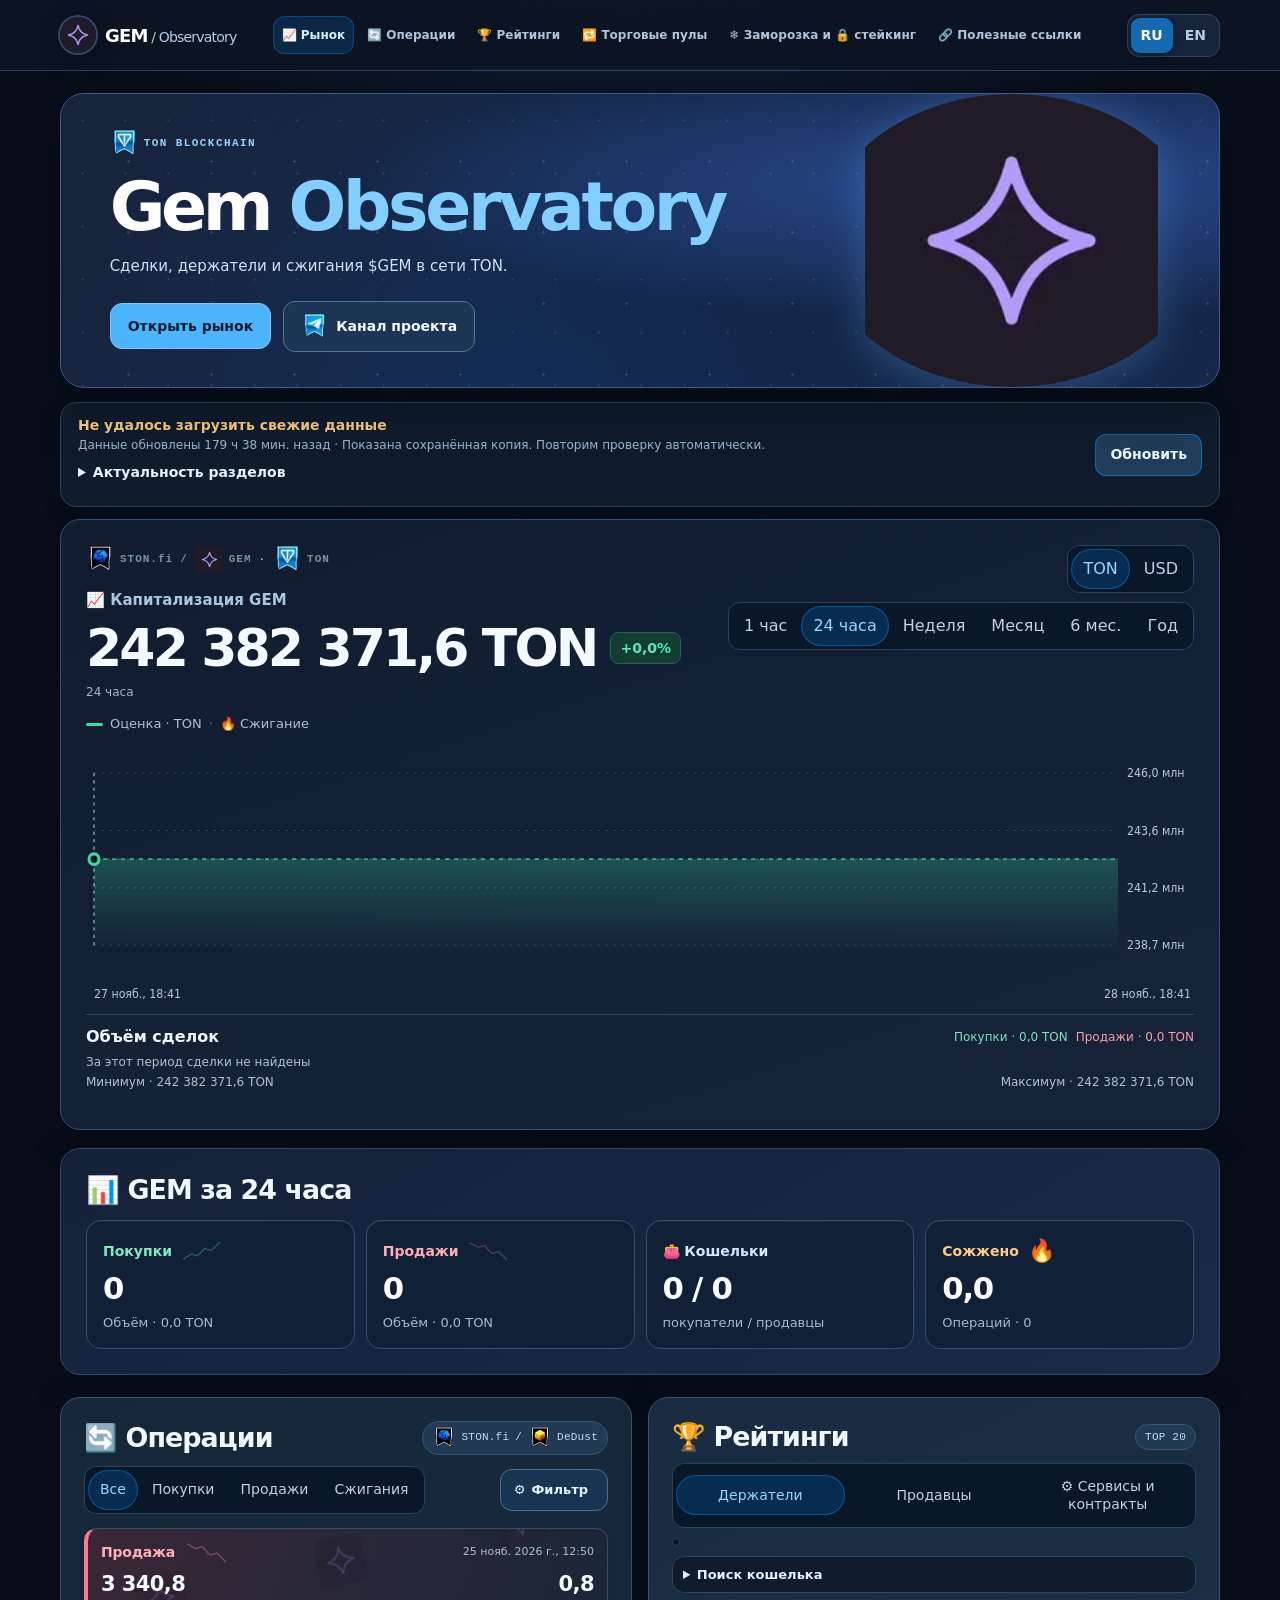
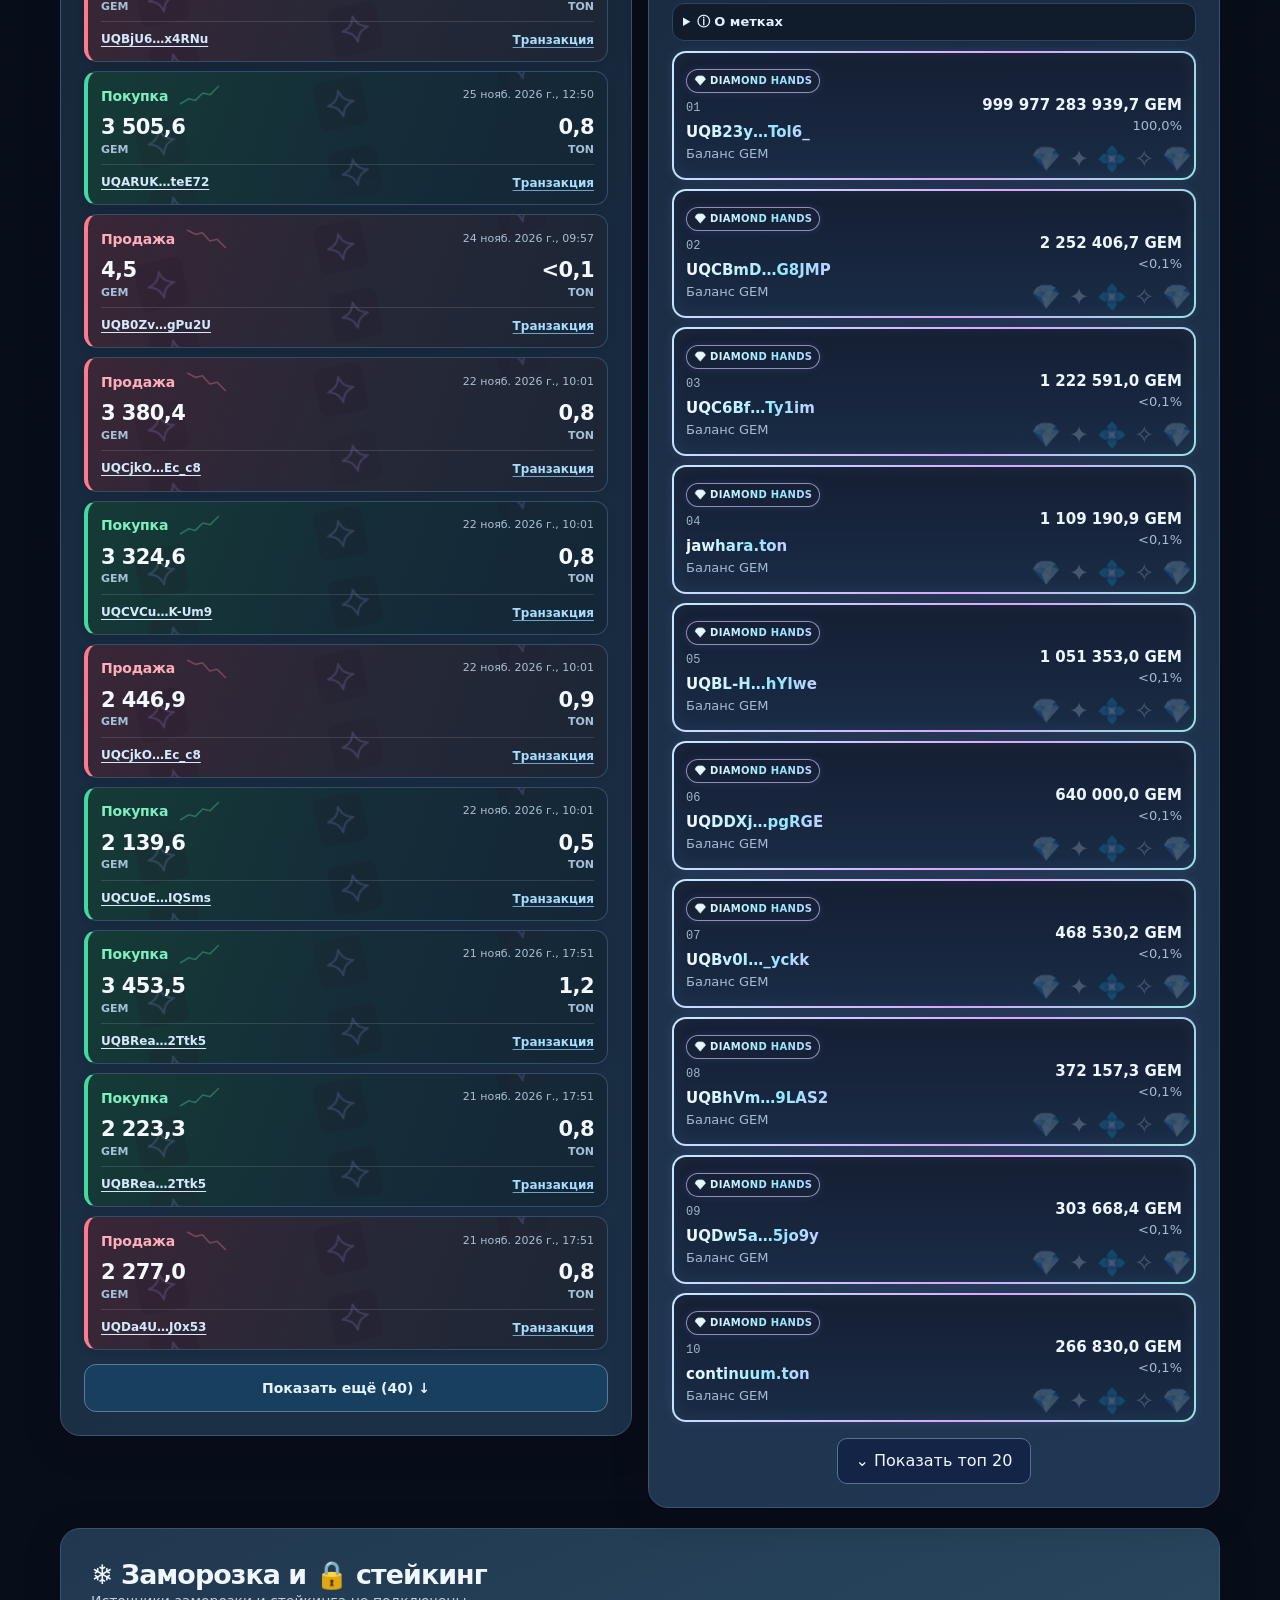
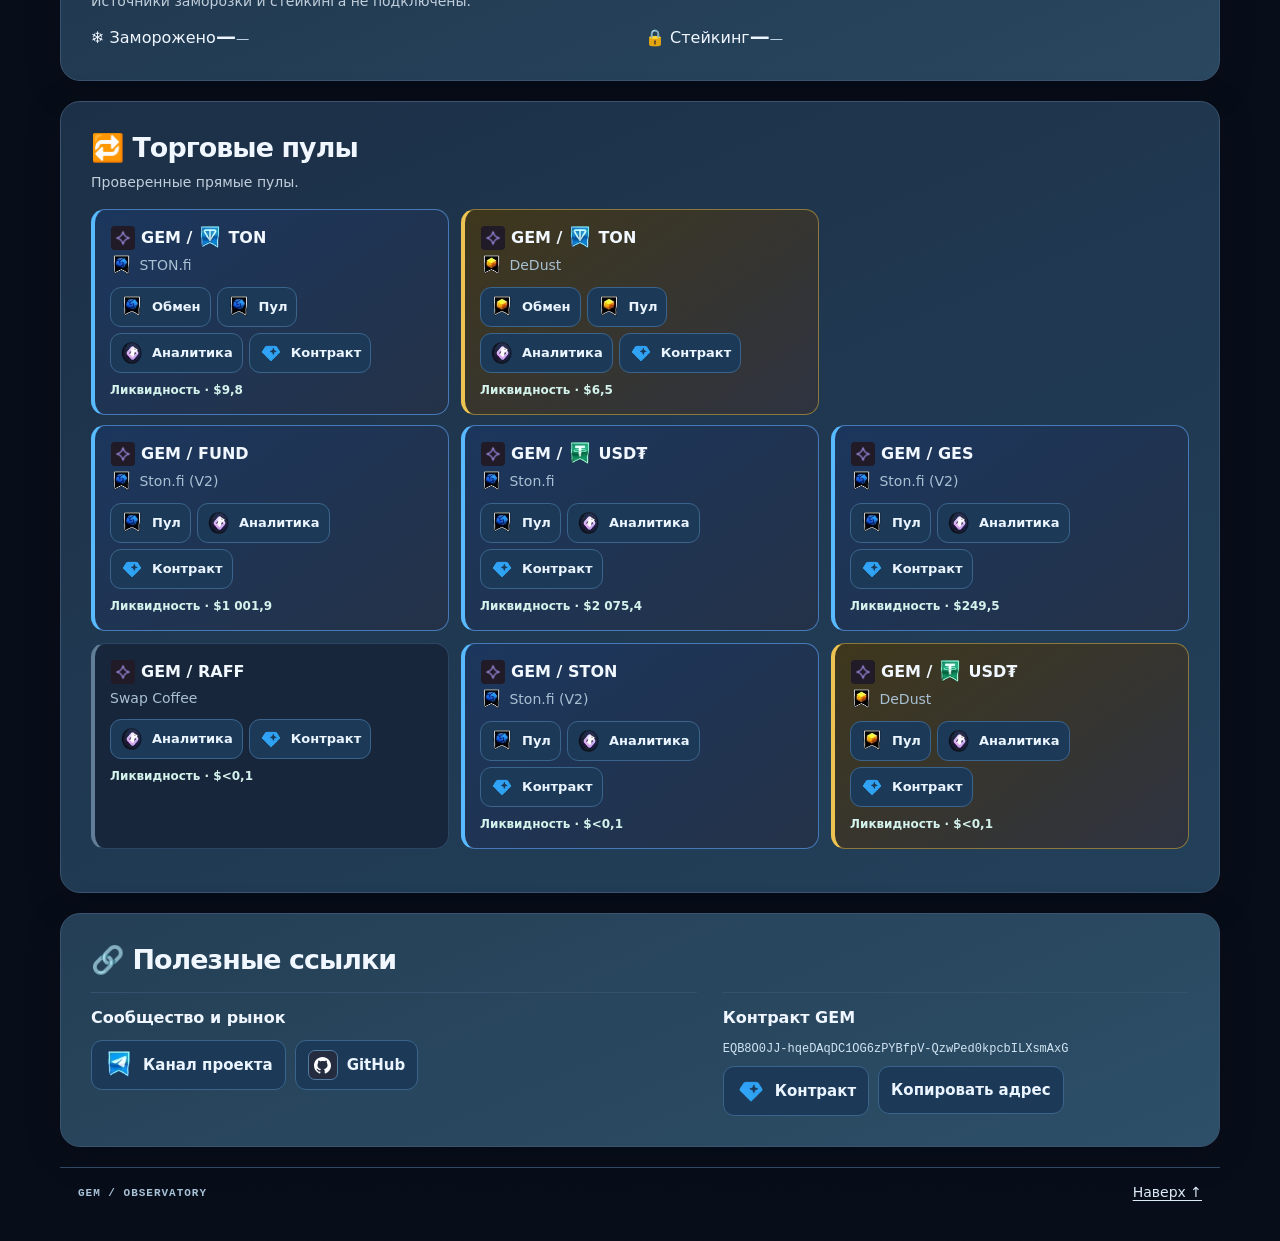
==== commit f9a530f2: "Refresh GEM snapshot" ====
--- a/index.html
+++ b/index.html
@@ -1145,7 +1145,7 @@
 <section id="links" class="panel resources"><h2 data-t="links"></h2><div class="resourcesGrid"><article><h3 data-t="projectResources"></h3><div class="resourceList"><a href="https://t.me/GemOfTonRu" target="_blank" rel="noopener noreferrer" data-t="projectChannel">Канал проекта</a><a href="https://github.com/Freebielife/GEM">GitHub</a></div></article><article><h3 data-t="contractLabel"></h3><p class="contract" id="contractAddress"></p><div class="resourceList"><a id="contract" data-t="exploreContract"></a><button id="copy"></button></div></article></div></section>
 <footer><span>GEM / OBSERVATORY</span><a href="#top" data-t="up"></a></footer></main>
 
-<script id="snapshot" type="application/json">{"schema":1,"token":"EQB8O0JJ-hqeDAqDC1OG6zPYBfpV-QzwPed0kpcbILXsmAxG","updated":1795812192,"errors":[],"refreshStatus":{"holders":{"attemptedAt":1795812061,"ok":true,"lastSuccess":1795812061},"burns":{"attemptedAt":1795812061,"ok":true,"lastSuccess":1795812061},"zeroBurns":{"attemptedAt":1795812061,"ok":true,"lastSuccess":1795812061},"trades":{"attemptedAt":1795812061,"ok":true,"lastSuccess":1795812061},"rates":{"attemptedAt":1795812061,"ok":true,"lastSuccess":1795812061},"pools":{"attemptedAt":1795812061,"ok":true,"lastSuccess":1795812061},"identity":{"attemptedAt":1795812061,"ok":true,"lastSuccess":1795812061},"badges":{"attemptedAt":1795812061,"ok":true,"lastSuccess":1795812061},"domains":{"attemptedAt":1795812061,"ok":true,"lastSuccess":1795812061},"fragmentNumbers":{"attemptedAt":1795812061,"ok":true,"lastSuccess":1795812061}},"holders":{"totalSupply":"1000000000000","holderCount":1426,"holders":[{"wallet":"0:76df2221ed464296f437a2078537837edea3bb9e595004df5980a70a534693a2","name":null,"tokenAmount":"999977283939.67341025","share":99.99772839396734},{"wallet":"0:779dcc815138d9500e449c5291e7f12738c23d575b5310000f6a253bd607384e","name":null,"tokenAmount":"3799432.598983393","share":0.0003799432598983393},{"wallet":"0:81983327131fb18a3fad0ebca9977e497f1da36de3b588fee8f7b494036346f0","name":null,"tokenAmount":"2252406.667245968","share":0.0002252406667245968},{"wallet":"0:92e1411ae546892f33b2c8a89ea90390d8ff4cfbb917a643b91e73f706fdb9d1","name":null,"tokenAmount":"1838059.924638131","share":0.0001838059924638131},{"wallet":"0:ba05f8a608292a4ebc1149c6dcc97ff10bfc4cd8d47986453d05cf5aafaad3cb","name":null,"tokenAmount":"1222591.002298523","share":0.0001222591002298523},{"wallet":"0:ee2542058793f8ea131f6cf9e52ddc988fa79f682a6e90aae472a0024aee643e","name":"jawhara.ton","tokenAmount":"1109190.897094691","share":0.0001109190897094691},{"wallet":"0:4bf87c996b5ca8fd1bdcfe37eb91fdaab2ead46f352c23f1bfd7e2c8da07e160","name":null,"tokenAmount":"1051352.983865994","share":0.0001051352983865994},{"wallet":"0:87ef04c6bfe52573c5430142b44d16afbe081080140240cbf3750942dfbe3b21","name":null,"tokenAmount":"684204.135025386","share":6.84204135025386e-05},{"wallet":"0:c35e39cec3aa26de6f035f9d156cff4f08032e89a489dc8ca302e89ed045e981","name":null,"tokenAmount":"640000.006051137","share":6.40000006051137e-05},{"wallet":"0:6fd08ada369285716308a19e58a0ae3200602733d57b688ec5974df366ae3fc9","name":null,"tokenAmount":"468530.205316199","share":4.68530205316199e-05},{"wallet":"0:615668abbe4b03f815dc520393395d1dd5aacb41c2ec2668b22d2f1438dbbd2c","name":null,"tokenAmount":"372157.292984594","share":3.72157292984594e-05},{"wallet":"0:f0e5a02129273005950bf227be312a3641d789f75a9afa181d4035a70ac0398e","name":null,"tokenAmount":"303668.433510255","share":3.03668433510255e-05},{"wallet":"0:a4102ef94de232088933d6e9fb74547dc65678205ff862f9df13256501eb71b5","name":"continuum.ton","tokenAmount":"266829.985539564","share":2.66829985539564e-05},{"wallet":"0:a4fcd4a06f73194df4b55d6a83cda26eba078f3250d68ba1b42ae12b7b8d438c","name":"cryptoshaman.ton","tokenAmount":"251091.844246242","share":2.51091844246242e-05},{"wallet":"0:b2611604df7fa0786e997ea4258a4e47eeb1724c498d2760e1a86232c0dc9587","name":null,"tokenAmount":"244758.098490531","share":2.44758098490531e-05},{"wallet":"0:025d7d379922aff7f16c7ac2028ce898dccf8d38b388807eff8bf4ba8eda3373","name":null,"tokenAmount":"240499.508355166","share":2.40499508355166e-05},{"wallet":"0:8938804bd9a2b578ed33e1b532e71617835c9319f26ba324c7f231fed2666c47","name":null,"tokenAmount":"224678.101905239","share":2.24678101905239e-05},{"wallet":"0:5c29fb0360cc3b1c5b056d3c64f89a08a03a4f0ffd9f7a55b5cd2609b61ed05f","name":null,"tokenAmount":"224400.670870602","share":2.24400670870602e-05},{"wallet":"0:6a59705b17bc8130e5444dae2bbc6fd005cad4da2faf5b0de30c42dba2594143","name":null,"tokenAmount":"221892.593013492","share":2.21892593013492e-05},{"wallet":"0:72bab7f96c9172a5081fedd1378e97ab9308ed2598e6530205bf170e8d728043","name":"dies.ton","tokenAmount":"205149.920724172","share":2.05149920724172e-05},{"wallet":"0:e40746c8c7803c1d0ecad3135a5779c09b4e7547431430e401b06998da48c230","name":null,"tokenAmount":"203324.987091607","share":2.03324987091607e-05},{"wallet":"0:863d4013aace5c7233237335450a9182cd9cf92cec4291f7fdc75bf99a471521","name":null,"tokenAmount":"180000.00488083","share":1.8000000488083e-05},{"wallet":"0:e3cc6f1ddaf66694b29f0754e0859904f00858202ecd3809b277fea5c3b7adc9","name":null,"tokenAmount":"155653.845082263","share":1.55653845082263e-05},{"wallet":"0:996bb1c3f8a38473189efda87b6dcf499a3aaf128a27a9525a1a862454365b57","name":null,"tokenAmount":"144873.013496495","share":1.44873013496495e-05},{"wallet":"0:24fe1b0ef6bd09024497fdd97024ec4f6aefb423aeeb88f1ebfbcd9bd7e95911","name":null,"tokenAmount":"135447.917208912","share":1.35447917208912e-05},{"wallet":"0:577b8ba2a47336f9dacfb04909e22a601ba7fd0d9329f2f8bc29f95db71e61dd","name":null,"tokenAmount":"122972.245267641","share":1.22972245267641e-05},{"wallet":"0:18edeed0f55d200fa96a2dc29a46ad420c0d5624189f4d4c527e07ce870a15a5","name":null,"tokenAmount":"112728.205722561","share":1.12728205722561e-05},{"wallet":"0:34dbf366bff66fdbdb6059ba53fc909b770a6ed289894b15a9e03e832614939d","name":null,"tokenAmount":"112558.599832097","share":1.12558599832097e-05},{"wallet":"0:4be3395c3700c13c9df89b4f04db0421c2dad1709f8c2ab849d3bca648d174d2","name":null,"tokenAmount":"112234.983496088","share":1.12234983496088e-05},{"wallet":"0:fdce84f5fe4bdbfa2f918ae6ead8887c9f149e1582610e714dea0d13cd7547c3","name":null,"tokenAmount":"111158.984390063","share":1.11158984390063e-05},{"wallet":"0:fafa5882c91cd0d4fff01fe88d37d331f7713fd0e91d2df2ea789159f05b0073","name":null,"tokenAmount":"110001.759119722","share":1.10001759119722e-05},{"wallet":"0:b42fc83eec30a19dcd1165482ea396a10a4f99eb47f7898136b6f19bd2d8a6e5","name":"cryptograf.ton","tokenAmount":"103297.239065318","share":1.03297239065318e-05},{"wallet":"0:db7823087225d3cd87826f490760c0a2dca5153df20763777c098fdc517e2b28","name":"macedonia.ton","tokenAmount":"101402.486980546","share":1.01402486980546e-05},{"wallet":"0:1474cb74e54380714af7b629ef5f1b8cf9a450f8b657fdf5ebae2dce7dd69102","name":null,"tokenAmount":"100820.698435747","share":1.00820698435747e-05},{"wallet":"0:6e9092d50e167b95d85dce648f06007cd33d3894b0b2f6864f459f561317d75f","name":null,"tokenAmount":"99686.626869261","share":9.9686626869261e-06},{"wallet":"0:5032de68ba01291d369a230c54ad110db1806d2714298926b2aade172500b8d6","name":null,"tokenAmount":"98578.164829212","share":9.8578164829212e-06},{"wallet":"0:215525ff3bdaea7e9c15701b4a1e5fb5788b70f9d4fda5301ac7ec5eb7f9229b","name":null,"tokenAmount":"97892.939916672","share":9.7892939916672e-06},{"wallet":"0:44d696115b0bf365b03a15889bbbef7c892a9c76a8e67507e61b917d9a5a293f","name":null,"tokenAmount":"95654.364644524","share":9.5654364644524e-06},{"wallet":"0:f8ec88b143653437c3c69397c1c1b137893d7f9da54b7dba848075ba5fab8cf1","name":null,"tokenAmount":"95453.945854157","share":9.5453945854157e-06},{"wallet":"0:30ed754695dfa2ab0569f0bb801f9cb990c16e6be0bdea3de7a4771d8a5d9151","name":null,"tokenAmount":"93404.664779014","share":9.3404664779014e-06},{"wallet":"0:062d598f06b3e2ef94c859747c1c633f537a43b2ae377c1b78f4744143047214","name":null,"tokenAmount":"89225.681032318","share":8.9225681032318e-06},{"wallet":"0:70d96fc93984355a8470152def62132854c8eead276656f67564413e000d51a1","name":null,"tokenAmount":"79976.854292886","share":7.9976854292886e-06},{"wallet":"0:69a4eb6532d217405350c291b307cb91b3b43660b36fd005a26c8389026f6ee5","name":null,"tokenAmount":"79422.660237265","share":7.9422660237265e-06},{"wallet":"0:b17f298e8ce48e49372e50c7bdfd07f069f9d979c48eb7fa75ec05fb592a8639","name":null,"tokenAmount":"77586.508940547","share":7.7586508940547e-06},{"wallet":"0:b9a909ac43a3d504e45f1e0a79f89033c51b5027a9455ff133340cd12ba0a1ae","name":null,"tokenAmount":"75561.415614122","share":7.5561415614122e-06},{"wallet":"0:2dde913d7cbc706bfb13a071e33b678f86d23ddc7fc5f33e174ac74932460a0c","name":null,"tokenAmount":"67004.629769354","share":6.7004629769354e-06},{"wallet":"0:48b4b645a76b1a67e0d4644b14e424c479143b39f8734efaa7bc08088ee11ae9","name":null,"tokenAmount":"66691.992020572","share":6.6691992020572e-06},{"wallet":"0:4ffa6ca6e38112266c0f4e7fda6eecbcff43bc4113f283f6fb8603876f479cd4","name":null,"tokenAmount":"65000.999152617","share":6.5000999152617e-06},{"wallet":"0:5f65c70d047d3e96c6f9b557761266254ca59d25364664bc59e6b16112add8e8","name":null,"tokenAmount":"63461.99811641","share":6.346199811641e-06},{"wallet":"0:bd363042bdf20afe66761561470ec55863915ca2078e4893ba3cc04617f04eb7","name":null,"tokenAmount":"58816.198077609","share":5.8816198077609e-06},{"wallet":"0:13b6c4b58cf4cdc72631e4a256a2d2d47ed30a96f2a3ec773f1d86933b1300bb","name":null,"tokenAmount":"57102.231249243","share":5.7102231249243e-06},{"wallet":"0:26c8228f741ca57bb7b99e66cdc04528752892c7e76ca0b0c786d8176ef8e241","name":null,"tokenAmount":"56585.512444297","share":5.6585512444297e-06},{"wallet":"0:063b755249f01b65701e1f9c18a32b9bfb0e3cbe2b60be007d6a5515e824e746","name":null,"tokenAmount":"54096.739788051","share":5.4096739788051e-06},{"wallet":"0:ce150b305ebf34445e1e9944a791c71821c2c8410b0366fe07b423480604d94d","name":"jewel.ton","tokenAmount":"50190.625576497","share":5.0190625576497e-06},{"wallet":"0:246c8037db39daf78617d4e8a2dfbd7317e08738f1c1f032c825ad5005c74d34","name":"male.ton","tokenAmount":"50130.341109075","share":5.0130341109075e-06},{"wallet":"0:f1fbe8d453d3d4b4796d3d8657ef0773222d123d8dca67c9ef3acd2266f40977","name":null,"tokenAmount":"50000.000053023","share":5.0000000053023e-06},{"wallet":"0:6e5c19e6ceb78e918b27b501195fa8802028c70a23d59a56e285bb4ed72c7424","name":null,"tokenAmount":"45559.546806672","share":4.5559546806672e-06},{"wallet":"0:321ec63e661beac52cbf2bd00fcae21de5c2f83fdb3a00ba31ec7f7fb7394884","name":null,"tokenAmount":"45423.85885995","share":4.542385885995e-06},{"wallet":"0:1585a24a91f3c685052affaf5fa3c635612e727305b0e0e5434e0e9b716be5e1","name":null,"tokenAmount":"45290.248071326","share":4.5290248071326e-06},{"wallet":"0:4bf50b86ac6978b41ebdd61edd5177b0a5005dc4900f1bcc2f46651abcc1e9bb","name":null,"tokenAmount":"44748.484091828","share":4.4748484091828e-06},{"wallet":"0:193d979da93460059b7c50699f19614264b45fb583db307fa09f3c216f16a131","name":null,"tokenAmount":"43860.407075654","share":4.3860407075654e-06},{"wallet":"0:7b87817e893464164099f60782916d44fa656dea3fea9f3c73da6b627bcf5919","name":null,"tokenAmount":"43454.037400003","share":4.3454037400003e-06},{"wallet":"0:5431e72c87f5e657c41d79b1e2ee270e2c10177775f2d84dcb118c65082c49f2","name":null,"tokenAmount":"43134","share":4.3134e-06},{"wallet":"0:14089fd158696e8e9d8499ec68bacb9f20298b809ddfbb01102babe0f7282b54","name":null,"tokenAmount":"43022.721163587","share":4.3022721163587e-06},{"wallet":"0:2e7d07c444b5d46a0703c2816bebfe32b75932108245e97899a6ebb31056129c","name":null,"tokenAmount":"42927.660479","share":4.2927660479e-06},{"wallet":"0:1ed03f7d129ff287c2b2333fd2d07bf845c3b1b580b36cb42f43013ad6eed79f","name":null,"tokenAmount":"42292.155974996","share":4.2292155974996e-06},{"wallet":"0:011f3d88cf31bc1ee726c8e7c8d6c8f4f3dffd067d9d0c50fd92c435e4832ad7","name":null,"tokenAmount":"40363.672393634","share":4.0363672393634e-06},{"wallet":"0:69bb9036aa72f202010fdb7df8546c732a75c595db58d4fb17f99639b94ab3e0","name":null,"tokenAmount":"40000.000002342","share":4.0000000002342e-06},{"wallet":"0:8e8c8f3175cb5bea91011303b3a8de880efd1f3a01096111e479754be661cb09","name":null,"tokenAmount":"36297.908798019","share":3.6297908798019e-06},{"wallet":"0:8473e94132dffb65b8f092954fa9deca96a39858c2baf906fb9e0ef1d2cf732f","name":null,"tokenAmount":"35157.660829178","share":3.5157660829178e-06},{"wallet":"0:6f4248a3547244ac0e358813ba201246503e95595fd8c340ecd0c04cb810f276","name":null,"tokenAmount":"34942.050074561","share":3.4942050074561e-06},{"wallet":"0:62c53a0e0cf089a21f3d12618f364a647b4f3c8fc5a3e96e8d42b6171fe8bc71","name":null,"tokenAmount":"34866.34865964","share":3.486634865964e-06},{"wallet":"0:95488f4a47d70ae12acfab7177c2403b89de55b6adc387cee751865d688c70c4","name":null,"tokenAmount":"33338.181062724","share":3.3338181062724e-06},{"wallet":"0:019c0fb995147654e53eecf20b1c4062326a452b36cefc797b3745e388e6964b","name":null,"tokenAmount":"33330.549322416","share":3.3330549322416e-06},{"wallet":"0:0ca17a76a13dff767ddfd3884c65e484dcfbe2a7e677d11db021faea05e6cc67","name":null,"tokenAmount":"32552.905994867","share":3.2552905994867e-06},{"wallet":"0:80e67d263a13a9a43495e223f30e7f3639096e292a78e16d59bbaa78b1e83489","name":null,"tokenAmount":"32421.383703718","share":3.2421383703718e-06},{"wallet":"0:5bdf73ad47eb11b4fb1509b7a490539d5a2abc38db2d140eb22801da9192da47","name":null,"tokenAmount":"31925.649377416","share":3.1925649377416e-06},{"wallet":"0:b634ef3d1d13c446432327065afd02aa633feeadde8c0683e36c119165cc3e3e","name":null,"tokenAmount":"30453.267017104","share":3.0453267017104e-06},{"wallet":"0:5dc1053c25b8a40a13ad05b64e2872c22fe1c6634d7bfab81f2eccab010efbc6","name":null,"tokenAmount":"29553.401066985","share":2.9553401066985e-06},{"wallet":"0:d65d066cfbf650d6c5e7181fa3577a9887b688bc602b70aaf4eafa4dacc590bd","name":null,"tokenAmount":"28868.349202424","share":2.8868349202424e-06},{"wallet":"0:9275523238485f254d4a601a9d801d7b818a0a4cb0b99a9158e76edd597771c0","name":null,"tokenAmount":"28404.380259207","share":2.8404380259207e-06},{"wallet":"0:8dd8aaffc2ddfb31ac01e6ecab70b31f920709adc0fef166806699dd422db86c","name":null,"tokenAmount":"28212.777200035","share":2.8212777200035e-06},{"wallet":"0:d69e804950c1322432a693fe4069a2b698cf7a66be433d0a0247801fe035cceb","name":null,"tokenAmount":"28029.525053684","share":2.8029525053684e-06},{"wallet":"0:071a94ea2b0e0a8b68fbda06c1ce3cc83799747b94a38318477445d572052ae3","name":null,"tokenAmount":"27452.293570647","share":2.7452293570647e-06},{"wallet":"0:4d8ebfc3b59fa914cb3ea22ee629b577143f53b031d269aae7e752fafdb865e5","name":null,"tokenAmount":"27428.018604095","share":2.7428018604095e-06},{"wallet":"0:24f74bb5b11583393c73c32343bd46aa6bfebe3416b0eaa195ed3015aff0c892","name":null,"tokenAmount":"26956.726015743","share":2.6956726015743e-06},{"wallet":"0:6c8eef549f003f4f421d009aede507e3f7535667b639e98fd09b55c8fc0e23cb","name":null,"tokenAmount":"26894.065453764","share":2.6894065453764e-06},{"wallet":"0:8b350e03002cdef9b56419920ab2840308a5f5889fc675fdb08d32cc0884941f","name":null,"tokenAmount":"25791.29595853","share":2.579129595853e-06},{"wallet":"0:3df9c623314b93d62f8e816f01883b2852da40dca451c04380b68337bcc1836a","name":null,"tokenAmount":"25526.024516384","share":2.5526024516384e-06},{"wallet":"0:0a77bc02a80d95bd2916dfc0795a82373eb1f4fbd28868fbff541a49a9d81450","name":null,"tokenAmount":"25281.170399491","share":2.5281170399491e-06},{"wallet":"0:251d56211da722b5feeb92c49d9b821358a35065d25a05eecab9c5aa8c2d7431","name":null,"tokenAmount":"25267.539785835","share":2.5267539785835e-06},{"wallet":"0:86ae850ef7b3b1b5d852ee7797c6dd47b50aa61d21c380ca45c005abedb9f5cd","name":null,"tokenAmount":"25167.515932316","share":2.5167515932316e-06},{"wallet":"0:80d1319031d1f50f4720f82c64f527cfdf367c8b83f3aa8e4d31df6b54f43e2d","name":null,"tokenAmount":"24066.0033112","share":2.40660033112e-06},{"wallet":"0:663f845362703bb58073b52a65db861c5705aea62d0bf7539c7627702897b4f5","name":null,"tokenAmount":"23874.89914121","share":2.387489914121e-06},{"wallet":"0:180b06a30388d7871086f765ab9d297b303a5857a25db6fdfc82bf6415ca7698","name":null,"tokenAmount":"23623.892375726","share":2.3623892375726e-06},{"wallet":"0:5102235b7b23381d4d081e9bf2c8edc48e7d8b0cbdb6a794f67596e48799b993","name":null,"tokenAmount":"23271.155928725","share":2.3271155928725e-06},{"wallet":"0:5df7f1bf0904bb9e5646be5e6f3e2d73901c4c8d437d6c624f9505ab2c536a86","name":null,"tokenAmount":"22672.058341157","share":2.2672058341157e-06},{"wallet":"0:1959c23ac3b1803c8c938ee0abf65067df9cbb8bdab28baa9fe5b3557ef049be","name":null,"tokenAmount":"22511.231102314","share":2.2511231102314e-06},{"wallet":"0:b92c84f92542b10ca02f2ba819e003baa0eef4d6962a977e7ebb72c76c5b55c5","name":null,"tokenAmount":"22449.842349479","share":2.2449842349479e-06},{"wallet":"0:4f774088a93bb35096d435f416664612f05453af42f091a2aa3bd1cfa309a611","name":null,"tokenAmount":"22354.641590806","share":2.2354641590806e-06}],"asOf":1795812061},"engineVersion":"1.3.0","methodology":{"valuation":"last observed swap in primary_pool times CURRENT total supply; not circulating market cap","primary_pool":"EQATwtlGQ05fjO7CRsn8FLc_fZ1MI-wahnLU_fk3ZFXgi3ua","sellers":"sum of successful supported native TON swap sales; service roles excluded","holders":"balances excluding known services and identified contracts; unclassified accounts may remain until verified","burns":"accepted burn notifications and zero-address transfers shown as distinct evidence","usd":"historical TON/USD rate from CoinGecko","history":"incremental confirmed swaps; missing intervals remain partial"},"serviceRegistry":{"asOf":1795812061,"source":"https://github.com/tonkeeper/ton-assets/blob/main/accounts.json","sha256":"4286bd47e11399901a7d713c9e98a5dba17300d76fe272f4f5d46110a84f4e2e","entries":{"0:ad8afecfacc248996885d8be6824280f9f3a7e54c2f6080b7971b9f556c280c4":"Crypto Bot","0:dddcd3cdad60af4c0d69389f567ad51d0c263fa4968d655ab424c69aadaf9322":"Wallet Bot 1","0:436a76c2794a88e3fbfec6b9c0374fc8db046f10868b835420d9937973a665d4":"Wallet Bot 2","0:6e814e6450e8c578067bb656298fb4d01397dd15018d7f34dc369eaba4c2111c":"Wallet Bot 3","0:5f00decb7da51881764dc3959cec60609045f6ca1b89e646bde49d492705d77f":"OKX 1","0:f15db2c62cd86aff0860d39c491fc73a31395fafeb5945e644498562260c782e":"OKX 2","0:e7e86da08742ed933434ffeb8f08a63c7e100ee842e25f599a9cbf0891574a6c":"OKX 3","0:0338def34b84c6ee9134a04ab1601450be446340a37ae259de57cb37bdb590cd":"OKX 4","0:a30a49ec725e9f57244b66af4c2da7ab76004b4fce80d3a34b1cd0c37762abce":"OKX 5","0:24da1e7b8da901e5b3dd0f98c397feb6e5a5ea483195a8b6bd0682cf2c5327ae":"OKX 6","0:7f2e84c723d8b6b6b1aacf810c8c26ab23c22022b464b87104b2d3065b0ea70b":"OKX 7","0:854ec4521efd52ad43bcf1988e4c44ebdf9a26ad18fa51abfdb685fc3b348a5c":"OKX 8","0:f9bdc0de461c1a2e002fada9550bbb095c8f9f73668d70c517a9cc7e050f8e5a":"OKX 9","0:9b9b739de2527ae72d21083f5198d710c7288453b4733e57ecadb2e189ac829c":"OKX 10","0:b31535e934db05bbc220267467903c8108bdabcbc2a06588838b726ddf589ef0":"FTX","0:57eb74407604a19f7e04005315ef70aeb7b675e6551977586756f6baf12125ee":"MEXC 1","0:1c7bd690f4f93de8b93db5790129dab65926c6e1fc9b57380089db5529516630":"MEXC 2","0:d887d0e2d1c4fc4126e71c970d33ab1896940000eae703bb1ab6cecc830777e3":"MEXC 3","0:7994848c1fcbcbc57a6a5a987b66eb424b8b54e10759b6b514a66b600c2b0eef":"EXMO","0:8d195793baad9a08c46dc353aebe999341dabd07721b9725f19e18abc3d10d92":"EXMO Cold Storage 1","0:26ab8ae763a3a7c3067d882b7b01cd5d37254cb8768f57b6a47c00028effc7b8":"EXMO Cold Storage 2","0:0130c77346e9ed82df677d107ad6a775c11f9c18f6a05c0dd17906b355850dad":"EXMO Deposit","0:342a359e38357c083968129fddddf049ef5c47315bfbef27505a356bf9f02d65":"CoinEx","0:555f3053e257130374bb831ae0e219e5e5f9ec0ca8f8a0d133369d3d690c64c2":"Huobi Deposit","0:85af78e8d035e920117cda654615cdf371d464480b629e110d3c5310d85ab362":"Huobi","0:80d4123841167ca989ac912443cc99a4b9c1a87584536427ff6fd85c92395ae9":"Kucoin 1","0:b37e57033db21d10b950e6143b658c10c3bf425bd193025960aef7f22dbcf4fc":"Kucoin 2","0:07ce60b7e5f255a88c3707f3fbc79e2cf924ed6b4b7d09c6324f0ba2338a48fa":"Kucoin 3","0:a14b1f452385b2bb984ad2c4441e1d23cae071fdfc096dfba53ebba3b6ff1d10":"lbank.info","0:75726a716f747e60b0371cb0d5d35471e8e1e931003fecc3a0961a8bd82c09c7":"xRocket Bot Cold Storage (Old)","0:c1dc654b598ab84cda4f12372efed8907cedf0901865a58649087373e01b1c24":"xRocket Bot (Old)","0:45614fee399c43d77bb597558791831bc0ee31754cbb2b5b1fbf5a3488ed9940":"xRocket Bot Cold Storage","0:011a8f0a0b36b779af033473274966666d1cd6fb4e77df679375fbd6f970d012":"xRocket Bot","0:c3f1da8ecda8f8cd42bace224ea3f1b6971eaa7f54c492d4d190527b4f573f7c":"Bybit 1","0:4a1f3ebcc66bdcefa90245bdf541a50ada1c688a487534b1587abffd93038834":"Bybit 2","0:cd525c15904d7b4027eae08b318624260f371ce8c9f4fcca0cdb7b583854107c":"Bybit 3","0:ae62a192da96e266161a702cc9f6de91c0c3441f17ceba51bc442dfb2031a30a":"Bybit 4","0:e3ce05c4da977132c24a3b102da8b5fbf2ea9173337b49de346e4a4b057f7579":"Bybit 5","0:e33ef85d174eb457c072d1ee10215b69ab9b64192f7421302ab1c8e26b7ad4bd":"Bybit 6","0:7f97f36dda3f7dedc9e12f8c09c4f89e7fbc17527ab3f67de4c3b155297a56e4":"Bybit 7","0:7d133d4e425c8e00de015513a44e66e6d163b21e71720aec7579965e5de28c55":"Bybit 8","0:f2dc1860686cd658987e2bed8216532d8c004460dadea907cc7d4ad7236c496b":"Bybit 9","0:4a1c20bc9a6f9294f75f1c87a7f383a8b73a483a2e6dcb3630ddbe78b3ccad00":"Bybit 10","0:008bb088e81e38d583826901093567027cc1575ec744ac354fa4eeec302d166d":"bit.com","0:1882478daef1b7ed200cbbdc201bd4ed0b24c2e5f1a4c7c15aeb7e3b1a759193":"Coinone Deposit","0:a4d2072b1edc1355fc7fbee0095beec7889a2d3cfaa9edcf2ce9e128631abbd6":"Coinone Withdrawal","0:f3f4ed0913ab555d023745058f1a6c55a49d4876593cb9bdab1f780a99b185bc":"Paribu","0:f9873509de5a2f97f7b2805f5f7aafab447f43c91e751cc8efabc6d2ea09d78a":"BingX","0:b496b8f73b469ff06a2d89e62c4d70a103fc228c821537b49dff092060bc281f":"Gate.io","0:60ff0b28e2b3839bef250a81be9f2e78a6265b980ec5d24df4e44bbff2c3fb25":"TIDEX","0:23eef28b6da5a368d6c0b8028fd5ed47c26758676bc9db1b5653caaadc969f91":"CWallet","0:00ffafa9fb3d4f837824436d19953c792be6632af73a9b82c4dc69ca07195087":"Matrixport","0:b58c73481f25a280f9705ab3424be850614d823256263ecfa049fa9fb917720d":"QMall","0:00b402b789e5626e1c61b50c5dbe2024426e92f16c0c2fb735396df96046b5fa":"BIT","0:2c54797319837b4c6d014fc991c1a8d4294dfd4d6cec4937e370f1f27db0423f":"Bitforex","0:6a5a76a1538cf9596590ec3708470649c342624bf92e63a6a7a15254ededa904":"Bitfinex","0:59b065c5d66261a5317660e96eee476aa6a11b749bdcbe8c0d1f3dbf24200d1c":"OMPFinex","0:3cd5ad54b190a71caab984b0f210e3742c7f2147b7e9073377d7c6b470017362":"Bitrue","0:6c53cd87cc0d33486db42c1c7fc03dfaeb2f7b815afc368ab1aee567edda3f72":"Coinspot","0:9a582c23266b8ea47eb71118a3c040d42b230b2266fecffe2d3cd390c0922c35":"BigOne","0:dd528505af15c6e5206bdd8f6c9a3b541f80ca98ae8a5066ab3ff8de1ff5e678":"Farhad Exchange","0:2b6f3cda567c385f0645486f3c665a451f56b2969d1be57d86eb77c6077a81d1":"BitTime","0:cdf7f0d7c09036f064272e3c429ed570be49ef29eb3a735b64bbc17915073732":"Bitget","0:e9c0a24ffaa6aa4f228890e71ae9550bfc53a6c57e643bc31c240e18727ac1ce":"Bitget2","0:336502faf83ef5b532d315ba71450b661c90e83fce64d8bc1fd2bf642f3555d9":"Bitget3","0:b308c7f9b4f596f6250175885972549871b05c70ed3619fd5a939401eea972e4":"Bitget4","0:e2d1df206b372db1f3b890e60d185b67aa0c9f1b6b6ff60a05091c8c01b40ac4":"Bitget5","0:7a0dc94da9f48b968dfb87be38d4fab7286288db7a04d3081feee177376d9089":"Bitget6","0:8785ef5ebb0fd24c6911d10f43c00961e9748fa54297a1ac517e3c5fe76bb0be":"Bitget7","0:213b6804c2082135a4a803da8e3b30cfed51aee9af2ad2100334b7f4711d3bcc":"Bitget8","0:573dfe99490a041703e977e4724135c5b8bea0bea67839612247451ca9d5c4cb":"Bitget9","0:de2519a527de7e1d4c1028bdb74e022b28a6e370e4fec3fc27d8d971308f99bb":"Bitget10","0:06476e580e250d0abec5c365a711833483c581d57b908be37d56bdb0e338c312":"Bitget11","0:c9959a997e1d4e4383d8db37b86d2101ce78dcf1f1b3904d9888fe572ef0efd4":"Bitget12","0:c07e51e5b694937758f45f4003071c84f4c4a68bdb168a22c3d6c8b89cd6186f":"Bitget13","0:1797a5c4c50a2b312ce9927ff6f12efd3b0b58ff311445118c2d2e64312b5d79":"Bitget14","0:6083005b354ab1c4785aa8ce8293ee5c9c182e9248f27e9c9074f35c16342083":"Bitget15","0:f99b14600ae44d2f12b178e8c6eabd78892ae82c5e45b6898f9deb7eb203f9c4":"Binance","0:8e91b50381c36dd42accdb51f5cb5d96848568b4924f8079b1a5ae7e10f43eda":"Binance Hot Wallet","0:ca1d9edeef40b3a9dbd9082f3767859547c3ce0bf641d09d58e33a3cf06fb309":"Binance Hot Wallet","0:a2faca7adfebd5c5970108d1f79065cef32b0c143fb13489066b684cdd7ee95c":"BitMart","0:5d5a830e48214791f4ab5352900c624d3bff3c5efd630196b180158eb789990f":"Nobitex","0:cad898b200a0934ee416c2039bbf3f5d7f1a323172875b3c19d378a6f540f7b1":"Nobitex","0:4532d5bcdfb05d3275cbf255bc91c3635cd48d63b719441581c5542a4750fdf5":"Nobitex","0:a32d52ced80a23fe4fe90ba94593ef686de03f9fbdaa069e642826a95234b982":"Nobitex","0:fac8ffcb6f89572a1232d59e91c65909ae408663fd2ceaecd35f35b5e9d670f4":"Bitpin1","0:c14ce5d772539be26fde315a505a1e0514104e76eef776f0b845e57df0557ddb":"Bitpin2","0:dd36441bf4aa8a6a6ecfd763efde1eb82dd86bdcfb1456b45ff4b73f87657184":"Bitpin3","0:402f5d4f4f8bea7b0bd511b9d3771834c1a22bbbbc8a326035eb07aa24f5c9f9":"Crypto.com","0:ca6e8f2a3dfc875b8673d8677f3818c4b8c02d1aa481a86a0c61bd09f8269f1d":"Foxbit","0:60def37fb0e6f41b18a73c2496d96b25442344864ca0ed97189a6f37e2439c56":"Richamster","0:97ad93444915089e812238ff10abe9066d0b03ea3dba2a8630fb9c9f88aa455c":"Wallet in Telegram","0:1f5806c73d03bbc96eb7eebf16067f1f2e8e270cfa16d57001aa9eaf7456f008":"Wallet in Telegram","0:1b44ec553616b0e4551037038834bdf0bdaa1f0440e10f3331d9841585612a68":"Wallet in Telegram","0:cf06c94efdae26faaa1d85092fc4daee78eba09e69c36dac051c1d8ffde35f40":"Wallet in Telegram","0:91887059ba56a03790b0696d7a402ac0691dff62fcd398e813f97d3b2736fa58":"Wallet in Telegram","0:6db0f022632b6269f0d4dbf8ea60a8448bbc2bcfc6812e31af8cc6405c268af7":"Wallet in Telegram","0:dd6ff02c59634745529b99a8d5beeea9f6c38a9188e6a7e96a424e3820c8ac0a":"Wallet in Telegram","0:023895aef955024920a291c6f3715e291df1b3dd254eafa8b09e21a2d58d5897":"Wallet in Telegram","0:f5066318091a8cfb530ec732104ce38f7783d92a6679ffcc0ce0960b0e94c7d0":"Wallet in Telegram","0:0c5684355f5410a923fb7dd59314905dc7ff157b28c9130671c7a4f17007e898":"Wallet in Telegram","0:23fe558cdf44249381aef36472e64a5072a24ba97fb61b2f5791da6013aec92d":"Wallet in Telegram","0:b7be71ac1b40e436db36721d9c20e82d44e78fc1e86a8ad15e00b1cc16831dcf":"Wallet in Telegram","0:55b7223f04dd1f2e1b3f28e4ad628fe6cab60004f280fb0a58cd27fc590b2eac":"Wallet in Telegram","0:659dbf460831a72795c4a9a9872fb4a3e7fd302783068dae53e8f2a5c150084a":"Flipster Deposit","0:d0a6eb95408e95ce97b0ca597fc523ff4809523635e8f519e00fdcbdf42f0c54":"Flipster Withdrawal","0:ec85cfc7fd1009362e421b5a0141f510d6540107ab73e7829fda1ef9e97a75e3":"CryptoBot","0:817438e5b0e6eb113ab74d73fc95f7ec19247dbe6ee27a42c3d0164d614c3ca1":"Ourbit","0:66a1e72196d64d6faf48fa4b2ea861f67b0484d2d14a59caf701d8c286ce44e5":"OKX 11","0:419712bc541c4489d6f1c38a105722d293b8847fd54f2717ad69142911b8be5c":"Bitfinex 2","0:6c25b5f2fe5ef1a6a1978f611f61a50883fd50a0822b19176445fca931823263":"OKX 12","0:14de4b02647941779108b7b99be85596260ccde813351000055d744dd8aba04c":"CoinEx"}},"identity":{"byWallet":{"0:76df2221ed464296f437a2078537837edea3bb9e595004df5980a70a534693a2":{"checked":1795433508,"domain":null,"linkedDigits":[],"role":null,"activated":1714919524},"0:779dcc815138d9500e449c5291e7f12738c23d575b5310000f6a253bd607384e":{"checked":1795433508,"domain":null,"linkedDigits":[],"role":"unclassified_contract","activated":null,"serviceCategory":"contract","roleSource":"https://tonapi.io/v2/accounts/0:779dcc815138d9500e449c5291e7f12738c23d575b5310000f6a253bd607384e"},"0:81983327131fb18a3fad0ebca9977e497f1da36de3b588fee8f7b494036346f0":{"checked":1795433508,"domain":null,"linkedDigits":[],"role":null,"activated":1769096061},"0:92e1411ae546892f33b2c8a89ea90390d8ff4cfbb917a643b91e73f706fdb9d1":{"checked":1795433508,"domain":null,"linkedDigits":[],"role":"STON.fi Router V2","activated":null,"serviceCategory":"router","roleSource":"https://tonapi.io/v2/accounts/0:92e1411ae546892f33b2c8a89ea90390d8ff4cfbb917a643b91e73f706fdb9d1"},"0:ba05f8a608292a4ebc1149c6dcc97ff10bfc4cd8d47986453d05cf5aafaad3cb":{"checked":1795433508,"domain":null,"linkedDigits":[],"role":null,"activated":1711975582},"0:94a047719daa26475e77afa2b97c394f5ed73716d3197ef5aac4393921d24841":{},"0:950aeaf422527bb77a882bd76f84f48bee056a520e1f14d58837b75a6e504af9":{},"0:a390efc2b1170734b182a7c6e848db86bad7a0884f88961a77a24182baac8473":{},"0:dae149d747670f88fd1f53421923d4918594fc06fc1322b25b51990e4f73c9d3":{},"0:dae15ccba7159b092a72a3a535a5f8b2bbc788fd2d83b1d3065dc6f37def233a":{},"0:5179afc9479d2abaef4ad4a654262c5262a404909a31cedcc69b8d7e6c28364e":{},"0:da8419bd3e2f060c4021796e613cfd1cf07a47705648a1db694ffd03a9289de7":{},"0:5717b2f849b97720a82d91134e227fc881e55eeda6c793b5f2182aa07d036aa1":{},"0:8bfc5a41c4f6fb7f0304806ee15e46705a0e5a18cdc0316e01b5cac7b36f612e":{},"0:8c3827a1ab2625dff295421e66c08dd0ca4ba56be8c57254f7a57ba99e2cbfcc":{},"0:6798b0df3991bd0cebb8371e91acb536614b5ff6ee13f3bf167b3de5a3613d0a":{},"0:17159dab0539e6a80a75307b2ceb8dec55dea92dcac31ba71ff734a66028958f":{},"0:32c4c849ba95759e841026d0e9799eeb29a0538fe38cf51bd26ac1e369cac0cb":{},"0:69e89c0baff1f2e094bb3aa8a2e7b0f6d432ce8aaf0a1876396ae2019901cacc":{},"0:744b65a1a9d6cc2626f8e3d4be17c45581e853b070300fbfc15a75cc71f35024":{},"0:f187c5695cf1eb798252e9921994c8fd716d15a3a9bd956fbd0142f7fce5a181":{},"0:b40675d27c6e0c4c7faf300bd3734da6c60cb66ce7a5ca84e1a0af9725ec3eb5":{},"0:42863c3aabb8cb2b22564bc8c1d53ee6248921ad8a3d44f6894758bffbff81ca":{},"0:f49804ef333f87a91a188c2e13685c3f9b4f40bcce2faab0ffff1c0949989f91":{},"0:4298e0e0a2f2a9e6752d6b3c28ea2984ef54eb091fb6984d6d7d4816966e7de5":{},"0:587d4af98ff410361b8ca98f88650782b1ae75c1cfeb81179fc5676c069d3828":{},"0:80b1149f7779a8609b0dfb2025009c7dcf1d46988d9ebc6409572898e5fca18d":{},"0:5e254c8cedc1b03d93b562c720631006274d1b87e1910171d726126f704f5d28":{},"0:48953dfc6edb28aef1296835ffedfea483926121048f9ce86333923daa277295":{},"0:9a74a0fa0655d2e4b4ede8a0934c84149aa0a8feb3996ff851ee9122c4c1f7a6":{},"0:c0a7fbaf9bef3a2ac416603a5891cc27a3e1dea5c23333cde67cde8922da7337":{},"0:dc8c298348e11d7899ad725acd243db7dcdfd796b2f2ff9bf10a02ad604e4281":{},"0:7fb4b9eae2342e700016c2ac944eb3e58a716bda359919c263d36688e754e128":{},"0:397f1d0c77b5eb61c06d870d290b2ec0e939d22d135e76eca0cba8adca855c46":{},"0:7926c9cd065099ab6aa5a2c32a4c11ca31f80fe775438d752eba5cc5ef665ae3":{},"0:0f1be6aedf2becb701f22dc24a42823588790a4dba7953566a8dd461e7fafb51":{},"0:7466fdbd60690225cbd7dd0209792072393a203cebd4100c4b2faf90dc28603e":{},"0:185b601a9583b1d2c595b455ac2f7b013fabc2af95627c628e8e5328e9df6a76":{},"0:353bd63302ee8cc2cf977a19c95d2996a66b6acf3c903bd0bd103655477d68f5":{},"0:ee2542058793f8ea131f6cf9e52ddc988fa79f682a6e90aae472a0024aee643e":{"checked":1795433508,"domain":"jawhara.ton","linkedDigits":[],"role":null,"activated":1715124620},"0:4bf87c996b5ca8fd1bdcfe37eb91fdaab2ead46f352c23f1bfd7e2c8da07e160":{"checked":1795433997,"domain":null,"linkedDigits":[],"role":null,"activated":1645650606},"0:87ef04c6bfe52573c5430142b44d16afbe081080140240cbf3750942dfbe3b21":{"checked":1795433997,"domain":null,"linkedDigits":[],"role":"unclassified_contract","activated":null,"serviceCategory":"contract","roleSource":"https://tonapi.io/v2/accounts/0:87ef04c6bfe52573c5430142b44d16afbe081080140240cbf3750942dfbe3b21"},"0:c35e39cec3aa26de6f035f9d156cff4f08032e89a489dc8ca302e89ed045e981":{"checked":1795433997,"domain":null,"linkedDigits":[],"role":null,"activated":1714246782},"0:6fd08ada369285716308a19e58a0ae3200602733d57b688ec5974df366ae3fc9":{"checked":1795433997,"domain":null,"linkedDigits":[],"role":null,"activated":1717006325},"0:615668abbe4b03f815dc520393395d1dd5aacb41c2ec2668b22d2f1438dbbd2c":{"checked":1795433997,"domain":null,"linkedDigits":[],"role":null,"activated":1712138791},"0:f0e5a02129273005950bf227be312a3641d789f75a9afa181d4035a70ac0398e":{"checked":1795433997,"domain":null,"linkedDigits":[],"role":null,"activated":1706867399},"0:a4102ef94de232088933d6e9fb74547dc65678205ff862f9df13256501eb71b5":{"checked":1795812061,"domain":"continuum.ton","linkedDigits":[],"role":null,"activated":1738227598},"0:a4fcd4a06f73194df4b55d6a83cda26eba078f3250d68ba1b42ae12b7b8d438c":{"checked":1795812061,"domain":"cryptoshaman.ton","linkedDigits":[],"role":null,"activated":1641237032},"0:b2611604df7fa0786e997ea4258a4e47eeb1724c498d2760e1a86232c0dc9587":{"checked":1795812061,"domain":null,"linkedDigits":[],"role":null,"activated":1717746437},"0:025d7d379922aff7f16c7ac2028ce898dccf8d38b388807eff8bf4ba8eda3373":{"checked":1795812061,"domain":null,"linkedDigits":[],"role":null,"activated":1706725271},"0:8938804bd9a2b578ed33e1b532e71617835c9319f26ba324c7f231fed2666c47":{"checked":1795812061,"domain":null,"linkedDigits":[],"role":null,"activated":1713091015},"0:5c29fb0360cc3b1c5b056d3c64f89a08a03a4f0ffd9f7a55b5cd2609b61ed05f":{"checked":1795812061,"domain":null,"linkedDigits":[],"role":null,"activated":1705457678},"0:6a59705b17bc8130e5444dae2bbc6fd005cad4da2faf5b0de30c42dba2594143":{},"0:72bab7f96c9172a5081fedd1378e97ab9308ed2598e6530205bf170e8d728043":{},"0:e40746c8c7803c1d0ecad3135a5779c09b4e7547431430e401b06998da48c230":{},"0:863d4013aace5c7233237335450a9182cd9cf92cec4291f7fdc75bf99a471521":{},"0:e3cc6f1ddaf66694b29f0754e0859904f00858202ecd3809b277fea5c3b7adc9":{},"0:996bb1c3f8a38473189efda87b6dcf499a3aaf128a27a9525a1a862454365b57":{},"0:24fe1b0ef6bd09024497fdd97024ec4f6aefb423aeeb88f1ebfbcd9bd7e95911":{},"0:577b8ba2a47336f9dacfb04909e22a601ba7fd0d9329f2f8bc29f95db71e61dd":{},"0:18edeed0f55d200fa96a2dc29a46ad420c0d5624189f4d4c527e07ce870a15a5":{},"0:34dbf366bff66fdbdb6059ba53fc909b770a6ed289894b15a9e03e832614939d":{},"0:4be3395c3700c13c9df89b4f04db0421c2dad1709f8c2ab849d3bca648d174d2":{},"0:fdce84f5fe4bdbfa2f918ae6ead8887c9f149e1582610e714dea0d13cd7547c3":{},"0:fafa5882c91cd0d4fff01fe88d37d331f7713fd0e91d2df2ea789159f05b0073":{},"0:b42fc83eec30a19dcd1165482ea396a10a4f99eb47f7898136b6f19bd2d8a6e5":{},"0:db7823087225d3cd87826f490760c0a2dca5153df20763777c098fdc517e2b28":{},"0:1474cb74e54380714af7b629ef5f1b8cf9a450f8b657fdf5ebae2dce7dd69102":{},"0:6e9092d50e167b95d85dce648f06007cd33d3894b0b2f6864f459f561317d75f":{},"0:5032de68ba01291d369a230c54ad110db1806d2714298926b2aade172500b8d6":{},"0:215525ff3bdaea7e9c15701b4a1e5fb5788b70f9d4fda5301ac7ec5eb7f9229b":{},"0:44d696115b0bf365b03a15889bbbef7c892a9c76a8e67507e61b917d9a5a293f":{},"0:f8ec88b143653437c3c69397c1c1b137893d7f9da54b7dba848075ba5fab8cf1":{},"0:30ed754695dfa2ab0569f0bb801f9cb990c16e6be0bdea3de7a4771d8a5d9151":{},"0:062d598f06b3e2ef94c859747c1c633f537a43b2ae377c1b78f4744143047214":{},"0:70d96fc93984355a8470152def62132854c8eead276656f67564413e000d51a1":{},"0:69a4eb6532d217405350c291b307cb91b3b43660b36fd005a26c8389026f6ee5":{},"0:b17f298e8ce48e49372e50c7bdfd07f069f9d979c48eb7fa75ec05fb592a8639":{},"0:b9a909ac43a3d504e45f1e0a79f89033c51b5027a9455ff133340cd12ba0a1ae":{},"0:2dde913d7cbc706bfb13a071e33b678f86d23ddc7fc5f33e174ac74932460a0c":{},"0:48b4b645a76b1a67e0d4644b14e424c479143b39f8734efaa7bc08088ee11ae9":{},"0:4ffa6ca6e38112266c0f4e7fda6eecbcff43bc4113f283f6fb8603876f479cd4":{},"0:5f65c70d047d3e96c6f9b557761266254ca59d25364664bc59e6b16112add8e8":{},"0:bd363042bdf20afe66761561470ec55863915ca2078e4893ba3cc04617f04eb7":{},"0:13b6c4b58cf4cdc72631e4a256a2d2d47ed30a96f2a3ec773f1d86933b1300bb":{},"0:26c8228f741ca57bb7b99e66cdc04528752892c7e76ca0b0c786d8176ef8e241":{},"0:063b755249f01b65701e1f9c18a32b9bfb0e3cbe2b60be007d6a5515e824e746":{},"0:ce150b305ebf34445e1e9944a791c71821c2c8410b0366fe07b423480604d94d":{},"0:246c8037db39daf78617d4e8a2dfbd7317e08738f1c1f032c825ad5005c74d34":{},"0:f1fbe8d453d3d4b4796d3d8657ef0773222d123d8dca67c9ef3acd2266f40977":{},"0:6e5c19e6ceb78e918b27b501195fa8802028c70a23d59a56e285bb4ed72c7424":{},"0:321ec63e661beac52cbf2bd00fcae21de5c2f83fdb3a00ba31ec7f7fb7394884":{},"0:1585a24a91f3c685052affaf5fa3c635612e727305b0e0e5434e0e9b716be5e1":{},"0:4bf50b86ac6978b41ebdd61edd5177b0a5005dc4900f1bcc2f46651abcc1e9bb":{},"0:193d979da93460059b7c50699f19614264b45fb583db307fa09f3c216f16a131":{},"0:7b87817e893464164099f60782916d44fa656dea3fea9f3c73da6b627bcf5919":{},"0:5431e72c87f5e657c41d79b1e2ee270e2c10177775f2d84dcb118c65082c49f2":{},"0:14089fd158696e8e9d8499ec68bacb9f20298b809ddfbb01102babe0f7282b54":{},"0:2e7d07c444b5d46a0703c2816bebfe32b75932108245e97899a6ebb31056129c":{},"0:1ed03f7d129ff287c2b2333fd2d07bf845c3b1b580b36cb42f43013ad6eed79f":{},"0:011f3d88cf31bc1ee726c8e7c8d6c8f4f3dffd067d9d0c50fd92c435e4832ad7":{},"0:69bb9036aa72f202010fdb7df8546c732a75c595db58d4fb17f99639b94ab3e0":{},"0:8e8c8f3175cb5bea91011303b3a8de880efd1f3a01096111e479754be661cb09":{},"0:8473e94132dffb65b8f092954fa9deca96a39858c2baf906fb9e0ef1d2cf732f":{},"0:6f4248a3547244ac0e358813ba201246503e95595fd8c340ecd0c04cb810f276":{},"0:62c53a0e0cf089a21f3d12618f364a647b4f3c8fc5a3e96e8d42b6171fe8bc71":{},"0:95488f4a47d70ae12acfab7177c2403b89de55b6adc387cee751865d688c70c4":{},"0:019c0fb995147654e53eecf20b1c4062326a452b36cefc797b3745e388e6964b":{},"0:0ca17a76a13dff767ddfd3884c65e484dcfbe2a7e677d11db021faea05e6cc67":{},"0:80e67d263a13a9a43495e223f30e7f3639096e292a78e16d59bbaa78b1e83489":{},"0:5bdf73ad47eb11b4fb1509b7a490539d5a2abc38db2d140eb22801da9192da47":{},"0:b634ef3d1d13c446432327065afd02aa633feeadde8c0683e36c119165cc3e3e":{},"0:5dc1053c25b8a40a13ad05b64e2872c22fe1c6634d7bfab81f2eccab010efbc6":{},"0:d65d066cfbf650d6c5e7181fa3577a9887b688bc602b70aaf4eafa4dacc590bd":{},"0:9275523238485f254d4a601a9d801d7b818a0a4cb0b99a9158e76edd597771c0":{},"0:8dd8aaffc2ddfb31ac01e6ecab70b31f920709adc0fef166806699dd422db86c":{},"0:d69e804950c1322432a693fe4069a2b698cf7a66be433d0a0247801fe035cceb":{},"0:071a94ea2b0e0a8b68fbda06c1ce3cc83799747b94a38318477445d572052ae3":{},"0:4d8ebfc3b59fa914cb3ea22ee629b577143f53b031d269aae7e752fafdb865e5":{},"0:24f74bb5b11583393c73c32343bd46aa6bfebe3416b0eaa195ed3015aff0c892":{},"0:6c8eef549f003f4f421d009aede507e3f7535667b639e98fd09b55c8fc0e23cb":{},"0:8b350e03002cdef9b56419920ab2840308a5f5889fc675fdb08d32cc0884941f":{},"0:3df9c623314b93d62f8e816f01883b2852da40dca451c04380b68337bcc1836a":{},"0:0a77bc02a80d95bd2916dfc0795a82373eb1f4fbd28868fbff541a49a9d81450":{},"0:251d56211da722b5feeb92c49d9b821358a35065d25a05eecab9c5aa8c2d7431":{},"0:86ae850ef7b3b1b5d852ee7797c6dd47b50aa61d21c380ca45c005abedb9f5cd":{},"0:80d1319031d1f50f4720f82c64f527cfdf367c8b83f3aa8e4d31df6b54f43e2d":{},"0:663f845362703bb58073b52a65db861c5705aea62d0bf7539c7627702897b4f5":{},"0:180b06a30388d7871086f765ab9d297b303a5857a25db6fdfc82bf6415ca7698":{},"0:5102235b7b23381d4d081e9bf2c8edc48e7d8b0cbdb6a794f67596e48799b993":{},"0:5df7f1bf0904bb9e5646be5e6f3e2d73901c4c8d437d6c624f9505ab2c536a86":{},"0:1959c23ac3b1803c8c938ee0abf65067df9cbb8bdab28baa9fe5b3557ef049be":{},"0:b92c84f92542b10ca02f2ba819e003baa0eef4d6962a977e7ebb72c76c5b55c5":{},"0:4f774088a93bb35096d435f416664612f05453af42f091a2aa3bd1cfa309a611":{},"0:1150a755fa21c54a29fffc7316ae4bc9f1434e1d99467c0579ed50d39a3cad78":{},"0:6353a5fe6cd9297ad4cf2a0aabed70e787e5edf20fa9314373c25281d0f2f1e1":{}},"asOf":1795812061},"burns":{"asOf":1795812061,"since":1794825108,"rows":[]},"zeroBurns":{"asOf":1795812061,"rows":[]},"trades":{"rows":[{"kind":"buy","time":1795611057,"tx":"bf66f50115fe2013277a18b52418e2118d6dc017c24dbd5bad8173f72afa27c8","lt":"118991946000017","wallet":"0:1150a755fa21c54a29fffc7316ae4bc9f1434e1d99467c0579ed50d39a3cad78","tokenAmount":"3505.642977317","ton":"0.849706059","dex":"STON.fi","pool":"EQATwtlGQ05fjO7CRsn8FLc_fZ1MI-wahnLU_fk3ZFXgi3ua"},{"kind":"sell","time":1795611057,"tx":"b1722b457324e846af7a8aa25a5abaec39d1138ef701ddd0ddc9ce740e97fa39","lt":"118991946000001","wallet":"0:6353a5fe6cd9297ad4cf2a0aabed70e787e5edf20fa9314373c25281d0f2f1e1","tokenAmount":"3340.805779877","ton":"0.796349065","dex":"STON.fi","pool":"EQATwtlGQ05fjO7CRsn8FLc_fZ1MI-wahnLU_fk3ZFXgi3ua"},{"kind":"sell","time":1795514262,"tx":"8b2487e2b64a541bf37d1a70fb9ae6a4b618d21967f9e5318f9646b117fea5a8","lt":"118749727000008","wallet":"0:7466fdbd60690225cbd7dd0209792072393a203cebd4100c4b2faf90dc28603e","tokenAmount":"4.485786886","ton":"0.001273703","dex":"STON.fi","pool":"EQATwtlGQ05fjO7CRsn8FLc_fZ1MI-wahnLU_fk3ZFXgi3ua"},{"kind":"buy","time":1795341684,"tx":"4832d10d0f9e8209558f18c169c326e893e6630fa88189ce3382b271564ecf53","lt":"118317821000001","wallet":"0:94a047719daa26475e77afa2b97c394f5ed73716d3197ef5aac4393921d24841","tokenAmount":"2139.583858616","ton":"0.5","dex":"DeDust","pool":"EQAoEOlqgHx0S-JHKeNDrNDg7_7YnbChQXpc54afNCTYl9Dg"},{"kind":"buy","time":1795341684,"tx":"1826f1fb84a2373c488433a6bdfec8e65df1ad871648cbe88f0c744a714254e8","lt":"118317821000001","wallet":"0:950aeaf422527bb77a882bd76f84f48bee056a520e1f14d58837b75a6e504af9","tokenAmount":"3324.6109258","ton":"0.798418961","dex":"STON.fi","pool":"EQATwtlGQ05fjO7CRsn8FLc_fZ1MI-wahnLU_fk3ZFXgi3ua"},{"kind":"sell","time":1795341684,"tx":"263104284c0ea2111b0410cff7cb6374b266e8142efaaeba75581a54e26706cf","lt":"118317820000021","wallet":"0:a390efc2b1170734b182a7c6e848db86bad7a0884f88961a77a24182baac8473","tokenAmount":"2446.876625696","ton":"0.853190282","dex":"DeDust","pool":"EQAoEOlqgHx0S-JHKeNDrNDg7_7YnbChQXpc54afNCTYl9Dg"},{"kind":"sell","time":1795341684,"tx":"133218e1bd501e2b4546c180816512aa32ca8f1e592edfcdd6139144032f02b1","lt":"118317820000021","wallet":"0:a390efc2b1170734b182a7c6e848db86bad7a0884f88961a77a24182baac8473","tokenAmount":"3380.407550773","ton":"0.808580041","dex":"STON.fi","pool":"EQATwtlGQ05fjO7CRsn8FLc_fZ1MI-wahnLU_fk3ZFXgi3ua"},{"kind":"sell","time":1795283496,"tx":"bc679cf4d293260a394e41ac654f44f71cca91156466d555783ed93fe374ed42","lt":"118172200000088","wallet":"0:dae149d747670f88fd1f53421923d4918594fc06fc1322b25b51990e4f73c9d3","tokenAmount":"2276.978740113","ton":"0.80220327","dex":"DeDust","pool":"EQAoEOlqgHx0S-JHKeNDrNDg7_7YnbChQXpc54afNCTYl9Dg"},{"kind":"sell","time":1795283496,"tx":"e9bda1327826c3233e56f9e2a1147dc458d50ca1cdea6ab0ac84d891ecc3b4eb","lt":"118172200000045","wallet":"0:dae15ccba7159b092a72a3a535a5f8b2bbc788fd2d83b1d3065dc6f37def233a","tokenAmount":"3241.61239452","ton":"1.138534017","dex":"STON.fi","pool":"EQATwtlGQ05fjO7CRsn8FLc_fZ1MI-wahnLU_fk3ZFXgi3ua"},{"kind":"buy","time":1795283496,"tx":"5da864209bcb2217d7217c01398720bd18dc0ff4c8a4793baba7b75f592f50b3","lt":"118172200000024","wallet":"0:5179afc9479d2abaef4ad4a654262c5262a404909a31cedcc69b8d7e6c28364e","tokenAmount":"2223.322642007","ton":"0.7946","dex":"DeDust","pool":"EQAoEOlqgHx0S-JHKeNDrNDg7_7YnbChQXpc54afNCTYl9Dg"},{"kind":"buy","time":1795283496,"tx":"1d0cad9fa09df509cccf5ee6075c139dfb10fa1a5e923445f573df6bb82a5210","lt":"118172200000024","wallet":"0:5179afc9479d2abaef4ad4a654262c5262a404909a31cedcc69b8d7e6c28364e","tokenAmount":"3453.50477693","ton":"1.2054","dex":"STON.fi","pool":"EQATwtlGQ05fjO7CRsn8FLc_fZ1MI-wahnLU_fk3ZFXgi3ua"},{"kind":"buy","time":1795102827,"tx":"dde71efd15e7851fe1d4a78162666c9732d405016aa2de161983f56b9d2a8e42","lt":"117720057000017","wallet":"0:94a047719daa26475e77afa2b97c394f5ed73716d3197ef5aac4393921d24841","tokenAmount":"2612.64230112","ton":"0.63742823","dex":"STON.fi","pool":"EQATwtlGQ05fjO7CRsn8FLc_fZ1MI-wahnLU_fk3ZFXgi3ua"},{"kind":"sell","time":1795102827,"tx":"876f065ce8bccc1df3a643b98e84472eb25357b8abdca24b0b7d39e3e32579ec","lt":"117720057000001","wallet":"0:da8419bd3e2f060c4021796e613cfd1cf07a47705648a1db694ffd03a9289de7","tokenAmount":"3000.008841216","ton":"0.743043413","dex":"STON.fi","pool":"EQATwtlGQ05fjO7CRsn8FLc_fZ1MI-wahnLU_fk3ZFXgi3ua"},{"kind":"sell","time":1794946062,"tx":"52174518bad0ef052e98e54a90d3cab8820ba7082e217873974bcd42229a51e0","lt":"117327735000011","wallet":"0:5717b2f849b97720a82d91134e227fc881e55eeda6c793b5f2182aa07d036aa1","tokenAmount":"1068.145654467","ton":"0.331325126","dex":"STON.fi","pool":"EQATwtlGQ05fjO7CRsn8FLc_fZ1MI-wahnLU_fk3ZFXgi3ua"},{"kind":"buy","time":1794941597,"tx":"da95650ceaf602013a28a967554682f3c421b50e4f91ff72c3b52e0043a8c7b9","lt":"117316562000005","wallet":"0:8bfc5a41c4f6fb7f0304806ee15e46705a0e5a18cdc0316e01b5cac7b36f612e","tokenAmount":"1657.728612333","ton":"0.5","dex":"STON.fi","pool":"EQATwtlGQ05fjO7CRsn8FLc_fZ1MI-wahnLU_fk3ZFXgi3ua"},{"kind":"sell","time":1794745327,"tx":"ed94daf8f906872fa503852da2d3dde0965eb72d9e27f01c28c3c75b70cc3625","lt":"116825405000001","wallet":"0:8c3827a1ab2625dff295421e66c08dd0ca4ba56be8c57254f7a57ba99e2cbfcc","tokenAmount":"443.891280416","ton":"0.132620873","dex":"DeDust","pool":"EQAoEOlqgHx0S-JHKeNDrNDg7_7YnbChQXpc54afNCTYl9Dg"},{"kind":"sell","time":1794745182,"tx":"6331dba8315f2152571ef5e0c3accb9b889b30b0c33226a7e6a77d4ab9cd86cf","lt":"116825043000003","wallet":"0:6798b0df3991bd0cebb8371e91acb536614b5ff6ee13f3bf167b3de5a3613d0a","tokenAmount":"8.858156979","ton":"0.00274909","dex":"DeDust","pool":"EQAoEOlqgHx0S-JHKeNDrNDg7_7YnbChQXpc54afNCTYl9Dg"},{"kind":"buy","time":1794745171,"tx":"c4324a501fcc484acb78750f6cc4aa61d2b6cdf67901708d41361123717501e2","lt":"116825014000120","wallet":"0:17159dab0539e6a80a75307b2ceb8dec55dea92dcac31ba71ff734a66028958f","tokenAmount":"4421.418666307","ton":"1","dex":"DeDust","pool":"EQAoEOlqgHx0S-JHKeNDrNDg7_7YnbChQXpc54afNCTYl9Dg"},{"kind":"buy","time":1794745171,"tx":"68967bf03f492307369bce218c5785516e8a86086d3cffce64b5980274bb992c","lt":"116825014000030","wallet":"0:6798b0df3991bd0cebb8371e91acb536614b5ff6ee13f3bf167b3de5a3613d0a","tokenAmount":"5223.859978531","ton":"1.1045415","dex":"STON.fi","pool":"EQATwtlGQ05fjO7CRsn8FLc_fZ1MI-wahnLU_fk3ZFXgi3ua"},{"kind":"sell","time":1794745171,"tx":"61596619bbd3bc10df68db4c3ac7e34dd89b5eb81c0a2115d5c4b920f24155e5","lt":"116825014000012","wallet":"0:32c4c849ba95759e841026d0e9799eeb29a0538fe38cf51bd26ac1e369cac0cb","tokenAmount":"3696.520892252","ton":"1.051569429","dex":"DeDust","pool":"EQAoEOlqgHx0S-JHKeNDrNDg7_7YnbChQXpc54afNCTYl9Dg"},{"kind":"sell","time":1794745171,"tx":"2f41bea08082d32a1079036093e3db8597947eb8be783cb4ea1477f9b99385e4","lt":"116825014000012","wallet":"0:32c4c849ba95759e841026d0e9799eeb29a0538fe38cf51bd26ac1e369cac0cb","tokenAmount":"4527.107344118","ton":"0.914541227","dex":"STON.fi","pool":"EQATwtlGQ05fjO7CRsn8FLc_fZ1MI-wahnLU_fk3ZFXgi3ua"},{"kind":"sell","time":1794745129,"tx":"e25b654dcee8956c7ff09ca517f3f4cd1995c5654da9e5db82d2672c7e64b166","lt":"116824910000001","wallet":"0:69e89c0baff1f2e094bb3aa8a2e7b0f6d432ce8aaf0a1876396ae2019901cacc","tokenAmount":"2441.944666147","ton":"0.707326878","dex":"STON.fi","pool":"EQATwtlGQ05fjO7CRsn8FLc_fZ1MI-wahnLU_fk3ZFXgi3ua"},{"kind":"sell","time":1794745127,"tx":"b9b5b618f5b4f41569df52452d876977ec93d849cc55252e9cb6d5a790b62af8","lt":"116824905000063","wallet":"0:744b65a1a9d6cc2626f8e3d4be17c45581e853b070300fbfc15a75cc71f35024","tokenAmount":"2529.46328036","ton":"0.873798719","dex":"DeDust","pool":"EQAoEOlqgHx0S-JHKeNDrNDg7_7YnbChQXpc54afNCTYl9Dg"},{"kind":"buy","time":1794745126,"tx":"9be51b55e4a851005d98832be44c0724d30616f908698b6dbd9aaed81f957d2f","lt":"116824903000123","wallet":"0:32c4c849ba95759e841026d0e9799eeb29a0538fe38cf51bd26ac1e369cac0cb","tokenAmount":"2716.165188981","ton":"0.93324","dex":"DeDust","pool":"EQAoEOlqgHx0S-JHKeNDrNDg7_7YnbChQXpc54afNCTYl9Dg"},{"kind":"buy","time":1794745126,"tx":"65a1e895e5e0050a892816bf9193cfae1fe75e6eb65b264674b9007aeabc48c6","lt":"116824903000123","wallet":"0:32c4c849ba95759e841026d0e9799eeb29a0538fe38cf51bd26ac1e369cac0cb","tokenAmount":"5507.463047389","ton":"1.37676","dex":"STON.fi","pool":"EQATwtlGQ05fjO7CRsn8FLc_fZ1MI-wahnLU_fk3ZFXgi3ua"},{"kind":"sell","time":1794745126,"tx":"9ec5fd85ba341f00818d73721fab8c71f70b65c9aac3335f11e7e1de0f28592b","lt":"116824903000063","wallet":"0:f187c5695cf1eb798252e9921994c8fd716d15a3a9bd956fbd0142f7fce5a181","tokenAmount":"3707.05507326","ton":"0.827135803","dex":"STON.fi","pool":"EQATwtlGQ05fjO7CRsn8FLc_fZ1MI-wahnLU_fk3ZFXgi3ua"},{"kind":"sell","time":1794527564,"tx":"e6c80c302cda8e0c45a263bd506bc4cf142639050d1b37d50a01cb2fe8bc0a45","lt":"116280436000023","wallet":"0:b40675d27c6e0c4c7faf300bd3734da6c60cb66ce7a5ca84e1a0af9725ec3eb5","tokenAmount":"1998.16070189","ton":"0.631061084","dex":"DeDust","pool":"EQAoEOlqgHx0S-JHKeNDrNDg7_7YnbChQXpc54afNCTYl9Dg"},{"kind":"buy","time":1794527564,"tx":"0c2d9d4a9e4fd3232d9598a15b90f46190a7f54a179a502b026c366d91ffa6ea","lt":"116280436000003","wallet":"0:42863c3aabb8cb2b22564bc8c1d53ee6248921ad8a3d44f6894758bffbff81ca","tokenAmount":"2000.00000129","ton":"0.638021131","dex":"DeDust","pool":"EQAoEOlqgHx0S-JHKeNDrNDg7_7YnbChQXpc54afNCTYl9Dg"},{"kind":"sell","time":1794506746,"tx":"c32754b6f610e5006a24c3c3b73115f5c2aef83a9aeb5486b976f2cf7479bbe7","lt":"116228337000001","wallet":"0:f49804ef333f87a91a188c2e13685c3f9b4f40bcce2faab0ffff1c0949989f91","tokenAmount":"376.635916831","ton":"0.37608132","dex":"DeDust","pool":"EQAoEOlqgHx0S-JHKeNDrNDg7_7YnbChQXpc54afNCTYl9Dg"},{"kind":"buy","time":1794505232,"tx":"ff6b5273373c2513d77ff0e4dcfbdc07279de3a392a4fdea60bacaea754188fd","lt":"116224550000001","wallet":"0:f49804ef333f87a91a188c2e13685c3f9b4f40bcce2faab0ffff1c0949989f91","tokenAmount":"376.635916831","ton":"0.1","dex":"STON.fi","pool":"EQATwtlGQ05fjO7CRsn8FLc_fZ1MI-wahnLU_fk3ZFXgi3ua"},{"kind":"sell","time":1794458692,"tx":"d53f2258277a1628109d18977eb664473b73daea5811b3b6a1efcc231246daa8","lt":"116108106000001","wallet":"0:4298e0e0a2f2a9e6752d6b3c28ea2984ef54eb091fb6984d6d7d4816966e7de5","tokenAmount":"8.21894147","ton":"0.002314161","dex":"DeDust","pool":"EQAoEOlqgHx0S-JHKeNDrNDg7_7YnbChQXpc54afNCTYl9Dg"},{"kind":"buy","time":1794412810,"tx":"1f23d9b9423cf01be3bd75edd71353b86c201009a8ba261fa6f530e8a053bf05","lt":"115993282000008","wallet":"0:587d4af98ff410361b8ca98f88650782b1ae75c1cfeb81179fc5676c069d3828","tokenAmount":"3102.568251701","ton":"1","dex":"STON.fi","pool":"EQATwtlGQ05fjO7CRsn8FLc_fZ1MI-wahnLU_fk3ZFXgi3ua"},{"kind":"sell","time":1794361701,"tx":"65cd9db03ec03730a24d595ddd399bf21ce0f0b7ae5188ec54484c499c7ffd81","lt":"115865407000014","wallet":"0:80b1149f7779a8609b0dfb2025009c7dcf1d46988d9ebc6409572898e5fca18d","tokenAmount":"647.68298729","ton":"0.192693371","dex":"DeDust","pool":"EQAoEOlqgHx0S-JHKeNDrNDg7_7YnbChQXpc54afNCTYl9Dg"},{"kind":"sell","time":1794357975,"tx":"a07d266ef86821301f99e776460ff50966a5f2b7dbaa7984da577b6bab506e5a","lt":"115856084000001","wallet":"0:b40675d27c6e0c4c7faf300bd3734da6c60cb66ce7a5ca84e1a0af9725ec3eb5","tokenAmount":"2659.739397141","ton":"0.826438853","dex":"STON.fi","pool":"EQATwtlGQ05fjO7CRsn8FLc_fZ1MI-wahnLU_fk3ZFXgi3ua"},{"kind":"buy","time":1794357975,"tx":"090aefd70a3ea90f15eb90ce277c745d268a87b4be094f6f746a73800c6f82c0","lt":"115856083000003","wallet":"0:5e254c8cedc1b03d93b562c720631006274d1b87e1910171d726126f704f5d28","tokenAmount":"2515.103221739","ton":"0.79267021","dex":"STON.fi","pool":"EQATwtlGQ05fjO7CRsn8FLc_fZ1MI-wahnLU_fk3ZFXgi3ua"},{"kind":"sell","time":1794345562,"tx":"152d3d630a29b705eab430af9e5b8223c7f81e56c2cb3d1b11fb0ced060563df","lt":"115825022000001","wallet":"0:48953dfc6edb28aef1296835ffedfea483926121048f9ce86333923daa277295","tokenAmount":"1590.296728811","ton":"0.469339703","dex":"STON.fi","pool":"EQATwtlGQ05fjO7CRsn8FLc_fZ1MI-wahnLU_fk3ZFXgi3ua"},{"kind":"sell","time":1794270091,"tx":"470e1de7c622ef239b51c9558c2e3f9a695e9ec71276846fb0c86dd39ff5c3b5","lt":"115636162000007","wallet":"0:17159dab0539e6a80a75307b2ceb8dec55dea92dcac31ba71ff734a66028958f","tokenAmount":"533.636597873","ton":"0.178654301","dex":"STON.fi","pool":"EQATwtlGQ05fjO7CRsn8FLc_fZ1MI-wahnLU_fk3ZFXgi3ua"},{"kind":"buy","time":1794267982,"tx":"13119b0dd86d7d001afdc9abfafc8f6e4ebcce2a2b8f213c10209c08ee82abf6","lt":"115630884000019","wallet":"0:42863c3aabb8cb2b22564bc8c1d53ee6248921ad8a3d44f6894758bffbff81ca","tokenAmount":"1509.061933954","ton":"0.479865229","dex":"STON.fi","pool":"EQATwtlGQ05fjO7CRsn8FLc_fZ1MI-wahnLU_fk3ZFXgi3ua"},{"kind":"buy","time":1794237283,"tx":"2139149f22b22224783473902cb11b4261c65f9817a9e4b1d3a5d1178e30520b","lt":"115554086000019","wallet":"0:9a74a0fa0655d2e4b4ede8a0934c84149aa0a8feb3996ff851ee9122c4c1f7a6","tokenAmount":"351.642140462","ton":"0.1","dex":"STON.fi","pool":"EQATwtlGQ05fjO7CRsn8FLc_fZ1MI-wahnLU_fk3ZFXgi3ua"},{"kind":"buy","time":1794228531,"tx":"5b619f805289f21965dafd53c7443b429d3236c71e11dcfbe51bd8de229e524b","lt":"115532191000007","wallet":"0:c0a7fbaf9bef3a2ac416603a5891cc27a3e1dea5c23333cde67cde8922da7337","tokenAmount":"1028.221030372","ton":"0.3","dex":"DeDust","pool":"EQAoEOlqgHx0S-JHKeNDrNDg7_7YnbChQXpc54afNCTYl9Dg"},{"kind":"buy","time":1794020870,"tx":"7f84801a3ede860d1e8a669ea6879ec5a2979385ce758c74368864e32e3540c1","lt":"115012629000001","wallet":"0:dc8c298348e11d7899ad725acd243db7dcdfd796b2f2ff9bf10a02ad604e4281","tokenAmount":"100.040604435","ton":"0.026578833","dex":"DeDust","pool":"EQAoEOlqgHx0S-JHKeNDrNDg7_7YnbChQXpc54afNCTYl9Dg"},{"kind":"sell","time":1794016002,"tx":"d126756c93fd042d09fbac4212533dee15cef06cddc932d388de5106255d78ff","lt":"115000446000001","wallet":"0:7fb4b9eae2342e700016c2ac944eb3e58a716bda359919c263d36688e754e128","tokenAmount":"506.04","ton":"0.144039964","dex":"STON.fi","pool":"EQATwtlGQ05fjO7CRsn8FLc_fZ1MI-wahnLU_fk3ZFXgi3ua"},{"kind":"buy","time":1794015887,"tx":"a3b02a6510e48c1ca09e3c69d00d420c4f1c4205559495758b9e0026b211206e","lt":"115000158000001","wallet":"0:7fb4b9eae2342e700016c2ac944eb3e58a716bda359919c263d36688e754e128","tokenAmount":"1006.041293181","ton":"0.280631057","dex":"STON.fi","pool":"EQATwtlGQ05fjO7CRsn8FLc_fZ1MI-wahnLU_fk3ZFXgi3ua"},{"kind":"buy","time":1793867601,"tx":"7c133afafe98081d1b6fa2b21c3d26d9dcc2a06849d3720407e2438712ed2033","lt":"114629172000060","wallet":"0:397f1d0c77b5eb61c06d870d290b2ec0e939d22d135e76eca0cba8adca855c46","tokenAmount":"1543.768791777","ton":"0.360212456","dex":"DeDust","pool":"EQAoEOlqgHx0S-JHKeNDrNDg7_7YnbChQXpc54afNCTYl9Dg"},{"kind":"sell","time":1793819557,"tx":"284fbca1f4288d62cb6c2fb2073b36b83ad57c67dd9c1adf3655de6dd826a6db","lt":"114508978000016","wallet":"0:6798b0df3991bd0cebb8371e91acb536614b5ff6ee13f3bf167b3de5a3613d0a","tokenAmount":"2.191250065","ton":"0.000573326","dex":"STON.fi","pool":"EQATwtlGQ05fjO7CRsn8FLc_fZ1MI-wahnLU_fk3ZFXgi3ua"},{"kind":"sell","time":1793819547,"tx":"e8074886c2348e2efd2c8b08f7e7dadb3b7e514a62f389330c2175eb448c9274","lt":"114508953000136","wallet":"0:b40675d27c6e0c4c7faf300bd3734da6c60cb66ce7a5ca84e1a0af9725ec3eb5","tokenAmount":"2483.19337402","ton":"0.752808696","dex":"STON.fi","pool":"EQATwtlGQ05fjO7CRsn8FLc_fZ1MI-wahnLU_fk3ZFXgi3ua"},{"kind":"sell","time":1793819547,"tx":"ffa9a78b5f7aef0faa1133c508d908c736a13a80e5f8c8937206fbded37dfe6b","lt":"114508953000035","wallet":"0:6798b0df3991bd0cebb8371e91acb536614b5ff6ee13f3bf167b3de5a3613d0a","tokenAmount":"4335.125001462","ton":"1.289427371","dex":"DeDust","pool":"EQAoEOlqgHx0S-JHKeNDrNDg7_7YnbChQXpc54afNCTYl9Dg"},{"kind":"sell","time":1793819547,"tx":"6d20de0eb50c4c24116369dae016c25a662cbaaaedee88bb695e5b14787eb685","lt":"114508953000035","wallet":"0:7926c9cd065099ab6aa5a2c32a4c11ca31f80fe775438d752eba5cc5ef665ae3","tokenAmount":"1556.541282932","ton":"0.788389646","dex":"DeDust","pool":"EQAoEOlqgHx0S-JHKeNDrNDg7_7YnbChQXpc54afNCTYl9Dg"},{"kind":"buy","time":1793819547,"tx":"09db7333abcbc71b9cf09bbe48749226f08dc2890e20c51107e95288748d7db8","lt":"114508953000035","wallet":"0:7926c9cd065099ab6aa5a2c32a4c11ca31f80fe775438d752eba5cc5ef665ae3","tokenAmount":"1556.541464143","ton":"0.500000064","dex":"STON.fi","pool":"EQATwtlGQ05fjO7CRsn8FLc_fZ1MI-wahnLU_fk3ZFXgi3ua"},{"kind":"buy","time":1793780970,"tx":"e87dffb78adea8148f6038d25b6280df08a5255b6e241f82a4678720ffa24b5d","lt":"114412445000001","wallet":"0:0f1be6aedf2becb701f22dc24a42823588790a4dba7953566a8dd461e7fafb51","tokenAmount":"1608.172358741","ton":"0.43","dex":"STON.fi","pool":"EQATwtlGQ05fjO7CRsn8FLc_fZ1MI-wahnLU_fk3ZFXgi3ua"},{"kind":"buy","time":1793602527,"tx":"f91f66e2cb938e13436c7bc4ea49ef258db10255f66dd15cf4c7f7aec8457862","lt":"113966026000010","wallet":"0:7466fdbd60690225cbd7dd0209792072393a203cebd4100c4b2faf90dc28603e","tokenAmount":"4.485786886","ton":"0.001","dex":"DeDust","pool":"EQAoEOlqgHx0S-JHKeNDrNDg7_7YnbChQXpc54afNCTYl9Dg"},{"kind":"sell","time":1793527033,"tx":"9d968f57ab85d114eceb9b0ec64628711a4455f295d56e22cb5132ddfc0caf30","lt":"113777171000019","wallet":"0:185b601a9583b1d2c595b455ac2f7b013fabc2af95627c628e8e5328e9df6a76","tokenAmount":"1000.001291665","ton":"0.509606784","dex":"DeDust","pool":"EQAoEOlqgHx0S-JHKeNDrNDg7_7YnbChQXpc54afNCTYl9Dg"},{"kind":"sell","time":1793520407,"tx":"d268044a0dce76076c8ddb1879e0942224c53e89ea77527092c6c40d45ccff77","lt":"113760590000028","wallet":"0:353bd63302ee8cc2cf977a19c95d2996a66b6acf3c903bd0bd103655477d68f5","tokenAmount":"1338.717376566","ton":"0.349561922","dex":"STON.fi","pool":"EQATwtlGQ05fjO7CRsn8FLc_fZ1MI-wahnLU_fk3ZFXgi3ua"},{"kind":"sell","time":1793479398,"tx":"3904243bb4c3b1065e33cd0f4a6e5fc772a542641322ce76a7b05d61dd3ce708","lt":"113657949000010","wallet":"0:78f31a7307e4b8d642d0e91efa6de611fbe7f83d0c88113045d526a7209484ec","tokenAmount":"186.482203255","ton":"0.052977319","dex":"STON.fi","pool":"EQATwtlGQ05fjO7CRsn8FLc_fZ1MI-wahnLU_fk3ZFXgi3ua"},{"kind":"buy","time":1793263777,"tx":"904cebc9a6dc3b08db1b6045569100621fdab6db5b9e27e0d6ba184f2e887dd7","lt":"113118471000022","wallet":"0:185b601a9583b1d2c595b455ac2f7b013fabc2af95627c628e8e5328e9df6a76","tokenAmount":"1006.041291665","ton":"0.275142153","dex":"STON.fi","pool":"EQATwtlGQ05fjO7CRsn8FLc_fZ1MI-wahnLU_fk3ZFXgi3ua"},{"kind":"sell","time":1793253536,"tx":"e832bfe48f7f6b060ba40949f0f1efaf8717a32b05914f6d697ebb4785045eee","lt":"113092846000014","wallet":"0:839e738df594ad27ba3748c8e27eae801f2899e0bd2a18dfcbd512f516567031","tokenAmount":"562.684215742","ton":"0.14883108","dex":"STON.fi","pool":"EQATwtlGQ05fjO7CRsn8FLc_fZ1MI-wahnLU_fk3ZFXgi3ua"},{"kind":"sell","time":1793233235,"tx":"3feff4a3c4979600b5279d8746d92cbfa47279530cafe8f68db7c89cc9cd4c81","lt":"113042035000015","wallet":"0:3bce80d5be85cc94def75d15d55b69f48fdbea2068a9b98ab3731869f09bc0b2","tokenAmount":"728.910085553","ton":"0.470296531","dex":"DeDust","pool":"EQAoEOlqgHx0S-JHKeNDrNDg7_7YnbChQXpc54afNCTYl9Dg"},{"kind":"buy","time":1793151870,"tx":"920c0e87af6c2904c817ccb284658887235149eb0cf1625c6057c7a7dd2a0c21","lt":"112838457000005","wallet":"0:839e738df594ad27ba3748c8e27eae801f2899e0bd2a18dfcbd512f516567031","tokenAmount":"562.684215742","ton":"0.15","dex":"STON.fi","pool":"EQATwtlGQ05fjO7CRsn8FLc_fZ1MI-wahnLU_fk3ZFXgi3ua"},{"kind":"buy","time":1793079934,"tx":"54b858f3bea7201e6b3b4aa77a9f8d216aa1ce8b124ccba7c1c9ed0be46d98a9","lt":"112658453000011","wallet":"0:3bce80d5be85cc94def75d15d55b69f48fdbea2068a9b98ab3731869f09bc0b2","tokenAmount":"728.910085553","ton":"0.2","dex":"DeDust","pool":"EQAoEOlqgHx0S-JHKeNDrNDg7_7YnbChQXpc54afNCTYl9Dg"},{"kind":"buy","time":1792717095,"tx":"5639007871879f25167f6726da0021dcb7578c2e24e2506405baaa0312bf4df1","lt":"111750728000036","wallet":"0:4949b72a70e03db637fa0e409d166c51dabac86428cc7bc9e90b490c0ab5c152","tokenAmount":"197.670166423","ton":"0.05","dex":"DeDust","pool":"EQAoEOlqgHx0S-JHKeNDrNDg7_7YnbChQXpc54afNCTYl9Dg"},{"kind":"sell","time":1792562077,"tx":"78a4f6c74ba12d08bc5aadd72809e7f34de9f5021ea28c550f587b53a2033ec9","lt":"111362934000001","wallet":"0:4386e1a9461c258d8c8f97297c60f034dedd8e5d5b1126fd7062711189fcd182","tokenAmount":"249.248654395","ton":"0.33640555","dex":"DeDust","pool":"EQAoEOlqgHx0S-JHKeNDrNDg7_7YnbChQXpc54afNCTYl9Dg"},{"kind":"buy","time":1792523386,"tx":"d1f00472f557ef16e287b76cde03536a7afe654342ebf7e9f17a8d33e9a7d656","lt":"111266154000011","wallet":"0:4386e1a9461c258d8c8f97297c60f034dedd8e5d5b1126fd7062711189fcd182","tokenAmount":"249.248654395","ton":"0.063531242","dex":"STON.fi","pool":"EQATwtlGQ05fjO7CRsn8FLc_fZ1MI-wahnLU_fk3ZFXgi3ua"},{"kind":"buy","time":1792429189,"tx":"b65015331d567e07bff265ea92fea2f8704f8fbcb12780047a7c07b89c0937f5","lt":"111030547000069","wallet":"0:9909b8550c8e0b7fcd2b04d2846139d041c4892c846db10c6ae97716278a993f","tokenAmount":"3249.223224531","ton":"0.694355041","dex":"STON.fi","pool":"EQATwtlGQ05fjO7CRsn8FLc_fZ1MI-wahnLU_fk3ZFXgi3ua"},{"kind":"sell","time":1792429189,"tx":"a1f77dba0c7e2602b57626f64eaed210d3dd1988a7a6f3dc83f574ec7941eed0","lt":"111030547000039","wallet":"0:9aafca13a55ad51c05c1a1171c187c672270c4b932ddb329b6b2cc7b8d371950","tokenAmount":"3434.248038324","ton":"0.736713653","dex":"STON.fi","pool":"EQATwtlGQ05fjO7CRsn8FLc_fZ1MI-wahnLU_fk3ZFXgi3ua"},{"kind":"sell","time":1792421960,"tx":"108e04e7e9e2d4163af23a2a27e9e85641e6a76f00f7f02e0c09919bc00dea42","lt":"111012473000084","wallet":"0:9220c6bb01f15dbb8840e81377ce3607d525733c28f0eb678bbdf0fbcf989d82","tokenAmount":"2783.984464446","ton":"0.835007145","dex":"STON.fi","pool":"EQATwtlGQ05fjO7CRsn8FLc_fZ1MI-wahnLU_fk3ZFXgi3ua"},{"kind":"buy","time":1792421960,"tx":"b48cf0b86daf2b4738bcc0cd8153298f0648b64b4ccbedcfe9a0505b1e0ceb74","lt":"111012473000011","wallet":"0:9aafca13a55ad51c05c1a1171c187c672270c4b932ddb329b6b2cc7b8d371950","tokenAmount":"3434.248138324","ton":"1","dex":"STON.fi","pool":"EQATwtlGQ05fjO7CRsn8FLc_fZ1MI-wahnLU_fk3ZFXgi3ua"},{"kind":"buy","time":1792256859,"tx":"4bfdc36b1e513c0a14e91e7a1a0a802654cfa5130d1077d3acf470ba06f4e01d","lt":"110599562000028","wallet":"0:d5845b88942efdc013657815708001db80e94239b833231f3ec9723f15cb6488","tokenAmount":"1.006043366","ton":"0.000240275","dex":"STON.fi","pool":"EQATwtlGQ05fjO7CRsn8FLc_fZ1MI-wahnLU_fk3ZFXgi3ua"},{"kind":"buy","time":1792202563,"tx":"f8d0a359c2ca8052fe57120fd50040d48f2a1b15b09fb11e45b8280b50522499","lt":"110463772000010","wallet":"0:c3545bb88aea1bbf24feebc98855192611269e9c7554104a3bdb43baa2549631","tokenAmount":"1003.021995795","ton":"0.240740207","dex":"DeDust","pool":"EQAoEOlqgHx0S-JHKeNDrNDg7_7YnbChQXpc54afNCTYl9Dg"},{"kind":"sell","time":1792190234,"tx":"b85af19fe46b1301d173a2cb460e7037c345aa3ac00cbb3e9dbdc8dabd26e3fa","lt":"110432931000001","wallet":"0:3617dc54e0383eeac6a81987b5df93d9fa61f8940fdb0645481fe7a8168acd44","tokenAmount":"622.625405321","ton":"0.417378144","dex":"DeDust","pool":"EQAoEOlqgHx0S-JHKeNDrNDg7_7YnbChQXpc54afNCTYl9Dg"},{"kind":"buy","time":1792189334,"tx":"71a2643fc29da3353de4d0e316baf450f0ef05aaec45283bb1ecbbea9db9b22e","lt":"110430679000022","wallet":"0:3617dc54e0383eeac6a81987b5df93d9fa61f8940fdb0645481fe7a8168acd44","tokenAmount":"428.182016497","ton":"0.1","dex":"STON.fi","pool":"EQATwtlGQ05fjO7CRsn8FLc_fZ1MI-wahnLU_fk3ZFXgi3ua"},{"kind":"sell","time":1792184355,"tx":"46860c88c4fd0a1d79f9e9893478cc21ad986e37c732bbbf167c469752fa8997","lt":"110418225000005","wallet":"0:3617dc54e0383eeac6a81987b5df93d9fa61f8940fdb0645481fe7a8168acd44","tokenAmount":"615.796881558","ton":"0.425128641","dex":"DeDust","pool":"EQAoEOlqgHx0S-JHKeNDrNDg7_7YnbChQXpc54afNCTYl9Dg"},{"kind":"sell","time":1792137103,"tx":"2ffa513d8e9bcc8984a42418d84036a35314c01a34d17079d3d87e6d7dfa4b82","lt":"110300042000003","wallet":"0:397f1d0c77b5eb61c06d870d290b2ec0e939d22d135e76eca0cba8adca855c46","tokenAmount":"671.507776529","ton":"0.183680444","dex":"DeDust","pool":"EQAoEOlqgHx0S-JHKeNDrNDg7_7YnbChQXpc54afNCTYl9Dg"},{"kind":"buy","time":1792004536,"tx":"eb27404f6d61a62320a4a038a8d4a33d0503a9708ddc67f49dee35b055350c17","lt":"109968460000011","wallet":"0:f54b7c15c913998bab93f7ad2dd3c190ece43d1a3f220da9dfb7d61212713857","tokenAmount":"447.94567846","ton":"0.1","dex":"STON.fi","pool":"EQATwtlGQ05fjO7CRsn8FLc_fZ1MI-wahnLU_fk3ZFXgi3ua"},{"kind":"buy","time":1791893812,"tx":"c17f5459a1d4522f124b501247dcbd8e652ede99089198e5acc0854744c649ed","lt":"109691561000018","wallet":"0:181da5151ecd525b1c45a6fd8172f684e33fa696377a1e715d5c81e832b33049","tokenAmount":"175.68613058","ton":"0.038","dex":"STON.fi","pool":"EQATwtlGQ05fjO7CRsn8FLc_fZ1MI-wahnLU_fk3ZFXgi3ua"},{"kind":"buy","time":1791861397,"tx":"22c3f653587ec31da47686d688f4f01f2c394a58f906831b9ccd9ae250290a53","lt":"109610507000001","wallet":"0:181da5151ecd525b1c45a6fd8172f684e33fa696377a1e715d5c81e832b33049","tokenAmount":"93.720519746","ton":"0.02","dex":"STON.fi","pool":"EQATwtlGQ05fjO7CRsn8FLc_fZ1MI-wahnLU_fk3ZFXgi3ua"},{"kind":"sell","time":1791808885,"tx":"c3b516dcd7d62e06bad89541b08da5ca10ac400169be3b9aa80ac39de882bbe6","lt":"109479188000005","wallet":"0:333c49d3e19fd118682abda87a50adc55f912eda05f2a9dfac3ce0ae8a032026","tokenAmount":"2131.405139711","ton":"0.502636436","dex":"STON.fi","pool":"EQATwtlGQ05fjO7CRsn8FLc_fZ1MI-wahnLU_fk3ZFXgi3ua"},{"kind":"sell","time":1791797355,"tx":"480149dbc05e0d3a06c3c1b3cfb57cb09e8337247ac57297b545acaa4f97bbae","lt":"109450345000075","wallet":"0:358468fc3df993ac96f12b110c2dfbf67a334a0faa69faac8d19b78f621175dc","tokenAmount":"5.904784923","ton":"0.001557051","dex":"STON.fi","pool":"EQATwtlGQ05fjO7CRsn8FLc_fZ1MI-wahnLU_fk3ZFXgi3ua"},{"kind":"sell","time":1791797348,"tx":"a1132e369bd5d01eaa01d7adc8814e2caf8fb9a44f62616986fa2373df20bbe8","lt":"109450328000001","wallet":"0:358468fc3df993ac96f12b110c2dfbf67a334a0faa69faac8d19b78f621175dc","tokenAmount":"556.599096938","ton":"0.151490889","dex":"STON.fi","pool":"EQATwtlGQ05fjO7CRsn8FLc_fZ1MI-wahnLU_fk3ZFXgi3ua"},{"kind":"buy","time":1791727387,"tx":"c47e87a4b4d944101f89b1eeca4bd50002b8f948200f3a73712b89e4fa959933","lt":"109275386000023","wallet":"0:3efe483aac6fb76719fca5ddc6abbf5f4fab46c3aa01cd82d15b4d3b6d12baea","tokenAmount":"2800.69985648","ton":"0.681737985","dex":"STON.fi","pool":"EQATwtlGQ05fjO7CRsn8FLc_fZ1MI-wahnLU_fk3ZFXgi3ua"},{"kind":"sell","time":1791727387,"tx":"c48db77fe26572072d52c06c607ea25462f3c96aeb2bac02885ea3129f90819d","lt":"109275386000007","wallet":"0:3e8a536b159c043130c64ebe72b311985842213fe06db489fdea4c2c57a6c8e9","tokenAmount":"1271.031010844","ton":"0.282483274","dex":"STON.fi","pool":"EQATwtlGQ05fjO7CRsn8FLc_fZ1MI-wahnLU_fk3ZFXgi3ua"},{"kind":"sell","time":1791677097,"tx":"5c5b3eca7e3af10b12bf2251b50748611be3d36012a3dc57cf934cac16148af9","lt":"109149623000009","wallet":"0:42863c3aabb8cb2b22564bc8c1d53ee6248921ad8a3d44f6894758bffbff81ca","tokenAmount":"400","ton":"0.09686266","dex":"STON.fi","pool":"EQATwtlGQ05fjO7CRsn8FLc_fZ1MI-wahnLU_fk3ZFXgi3ua"},{"kind":"sell","time":1791676438,"tx":"6e1ff1ec83233a0e8f61ae8dba1bab0090ef1f268333e17e62032bb841cf2037","lt":"109147973000001","wallet":"0:5e254c8cedc1b03d93b562c720631006274d1b87e1910171d726126f704f5d28","tokenAmount":"500","ton":"0.127085038","dex":"STON.fi","pool":"EQATwtlGQ05fjO7CRsn8FLc_fZ1MI-wahnLU_fk3ZFXgi3ua"},{"kind":"sell","time":1791635629,"tx":"4e6a70b4af7bfc5af039b2b4c7b44ded726300f18132a697dc816569f7cd6559","lt":"109045914000001","wallet":"0:a55c66e9d3ff2ace2bfde0a240c0440cffa01948e9c410ac475d1429eb2538d7","tokenAmount":"182.633736786","ton":"0.048183502","dex":"STON.fi","pool":"EQATwtlGQ05fjO7CRsn8FLc_fZ1MI-wahnLU_fk3ZFXgi3ua"},{"kind":"sell","time":1791567085,"tx":"553be561f6146b2e26374756aaa98f82659a88caf40a6307f2d5e16330e4e963","lt":"108874503000001","wallet":"0:f96dc62c299c0ff2da7d73808ef5fdaffed02f8648e39e1950e50e94b17f9cb3","tokenAmount":"1034.25902051","ton":"0.533786206","dex":"DeDust","pool":"EQAoEOlqgHx0S-JHKeNDrNDg7_7YnbChQXpc54afNCTYl9Dg"},{"kind":"buy","time":1791334973,"tx":"c7bfb4f99e24e108c2eb19088c6d0acd59673726da92822adbe3c9d655c9e509","lt":"108294016000012","wallet":"0:42664289ba157948c13fc0095f33a3f4c08e1ef3790a4891dc97eedc3829fbdb","tokenAmount":"300.000005981","ton":"0.081249973","dex":"DeDust","pool":"EQAoEOlqgHx0S-JHKeNDrNDg7_7YnbChQXpc54afNCTYl9Dg"},{"kind":"sell","time":1791287122,"tx":"6d98b5798a0e7403ddf5fe13e6dd5625f2eaccc8b63a7ed123e2574fa15b9246","lt":"108174339000033","wallet":"0:a186b2888bf01bf9cc177d7c34a45318d4cc041957dbdacea0c0328db8665da2","tokenAmount":"1833.523075601","ton":"0.544806939","dex":"STON.fi","pool":"EQATwtlGQ05fjO7CRsn8FLc_fZ1MI-wahnLU_fk3ZFXgi3ua"},{"kind":"buy","time":1791189281,"tx":"61f1847bb8df1c08bb10bfba0e0488bdde89e7636414e89f3a00af60d422f35e","lt":"107929629000001","wallet":"0:5e254c8cedc1b03d93b562c720631006274d1b87e1910171d726126f704f5d28","tokenAmount":"1559.364000136","ton":"0.47357769","dex":"STON.fi","pool":"EQATwtlGQ05fjO7CRsn8FLc_fZ1MI-wahnLU_fk3ZFXgi3ua"},{"kind":"buy","time":1791173423,"tx":"70d500f5746e751765e494c88a16de1ddda17cc94235a738e5c2f210329e7192","lt":"107889977000001","wallet":"0:3433f1d52a3f2c2a1402333fa56db8e475bd9690b658982d5af7b9389b10983b","tokenAmount":"1137.411201508","ton":"0.33","dex":"DeDust","pool":"EQAoEOlqgHx0S-JHKeNDrNDg7_7YnbChQXpc54afNCTYl9Dg"},{"kind":"buy","time":1791158953,"tx":"7141f43104872075d795317bce06c7ecc9b6054247b1b9e61edba8f5050f3479","lt":"107853809000001","wallet":"0:5e254c8cedc1b03d93b562c720631006274d1b87e1910171d726126f704f5d28","tokenAmount":"441.000002631","ton":"0.112443447","dex":"DeDust","pool":"EQAoEOlqgHx0S-JHKeNDrNDg7_7YnbChQXpc54afNCTYl9Dg"},{"kind":"buy","time":1791120728,"tx":"acd960e849fb960996653b9bf78daf4f8db651ae6a3e3666c102e506a0d24377","lt":"107758249000023","wallet":"0:bcedddde9e499a7bf5f4e54ee30f2aa67f33845b82eef7870ac738daca825b7f","tokenAmount":"4.060610672","ton":"0.001","dex":"DeDust","pool":"EQAoEOlqgHx0S-JHKeNDrNDg7_7YnbChQXpc54afNCTYl9Dg"},{"kind":"buy","time":1791098833,"tx":"93e7c39c1cfd4b146788a015242b52c359c1890945d362c29acafc3a174b8568","lt":"107703502000069","wallet":"0:397f1d0c77b5eb61c06d870d290b2ec0e939d22d135e76eca0cba8adca855c46","tokenAmount":"2119.27233776","ton":"0.523193896","dex":"STON.fi","pool":"EQATwtlGQ05fjO7CRsn8FLc_fZ1MI-wahnLU_fk3ZFXgi3ua"},{"kind":"sell","time":1791092597,"tx":"46e6b23b348fc748e250a791f331e0b4408367965b66ab8f080f445235fa8fe2","lt":"107687906000004","wallet":"0:78e36ba6d997feaec56435507a10b5f394b0839aaa8388e4ad478c28199e1b11","tokenAmount":"1060.272823479","ton":"0.245202972","dex":"STON.fi","pool":"EQATwtlGQ05fjO7CRsn8FLc_fZ1MI-wahnLU_fk3ZFXgi3ua"},{"kind":"sell","time":1791092562,"tx":"2f69425d9ee5810caed28e7210c8224c76ffa841a7857e42fd74bf29783b3cf4","lt":"107687819000002","wallet":"0:78e36ba6d997feaec56435507a10b5f394b0839aaa8388e4ad478c28199e1b11","tokenAmount":"1000","ton":"0.535389101","dex":"DeDust","pool":"EQAoEOlqgHx0S-JHKeNDrNDg7_7YnbChQXpc54afNCTYl9Dg"},{"kind":"sell","time":1791092355,"tx":"1d231b06bab64849e5d84af0cf9f129568a74c19b2d1cab5ab88862bf83b03a3","lt":"107687300000010","wallet":"0:78e36ba6d997feaec56435507a10b5f394b0839aaa8388e4ad478c28199e1b11","tokenAmount":"1500","ton":"0.398391687","dex":"STON.fi","pool":"EQATwtlGQ05fjO7CRsn8FLc_fZ1MI-wahnLU_fk3ZFXgi3ua"},{"kind":"sell","time":1791049252,"tx":"d829d8bd025ade4cdeb55f877f87316f194a7cd0d1fd3704b55ae6bd6f2ec005","lt":"107579526000005","wallet":"0:d095bf993842147f4a58ad051e6ffd3265d3a6237bbde7f9515911114c1df7cf","tokenAmount":"1273.491354413","ton":"0.396948492","dex":"STON.fi","pool":"EQATwtlGQ05fjO7CRsn8FLc_fZ1MI-wahnLU_fk3ZFXgi3ua"},{"kind":"buy","time":1791039314,"tx":"8e3dcaadd5e712086a192d4591aa05a754421b22b89155f7b1502e8e6521a7fb","lt":"107554675000005","wallet":"0:d095bf993842147f4a58ad051e6ffd3265d3a6237bbde7f9515911114c1df7cf","tokenAmount":"1273.491354413","ton":"0.399962299","dex":"STON.fi","pool":"EQATwtlGQ05fjO7CRsn8FLc_fZ1MI-wahnLU_fk3ZFXgi3ua"},{"kind":"buy","time":1790968263,"tx":"c34fca989e8a2530a6a3ef0af68985f4a86a72c2cadd5711ecf1531e72069065","lt":"107377002000024","wallet":"0:78f31a7307e4b8d642d0e91efa6de611fbe7f83d0c88113045d526a7209484ec","tokenAmount":"186.482203255","ton":"0.053649039","dex":"STON.fi","pool":"EQATwtlGQ05fjO7CRsn8FLc_fZ1MI-wahnLU_fk3ZFXgi3ua"},{"kind":"sell","time":1790928200,"tx":"83c6d5fac6342e1dec686d65883834d113431061f0b5ee588a7ff9c9c8e0103e","lt":"107276851000006","wallet":"0:b1852ab0b2e769407eba6097f2bdbf7928be91e8e07be3410db9861759482528","tokenAmount":"410.040972333","ton":"0.39407144","dex":"DeDust","pool":"EQAoEOlqgHx0S-JHKeNDrNDg7_7YnbChQXpc54afNCTYl9Dg"},{"kind":"buy","time":1790862288,"tx":"804230c52c4fcc1890c6d712c0f41c11afcedbd3e968dc5e021355fabd3b0d65","lt":"107112096000007","wallet":"0:e5a4a2629aa90d54553de6c8be95ac0288889773c93ab85bd5761fcdbdcde3c9","tokenAmount":"395.306321061","ton":"0.11","dex":"STON.fi","pool":"EQATwtlGQ05fjO7CRsn8FLc_fZ1MI-wahnLU_fk3ZFXgi3ua"},{"kind":"buy","time":1790802251,"tx":"56f8897ff90a484511f1d924e2bfa7f31a9e292118056d41d32c2d455efca860","lt":"106962015000001","wallet":"0:d10061cc3212f3976652858d6e798c1491db9cd432d66a5467802d103c747e39","tokenAmount":"1023.146388843","ton":"0.3","dex":"DeDust","pool":"EQAoEOlqgHx0S-JHKeNDrNDg7_7YnbChQXpc54afNCTYl9Dg"},{"kind":"buy","time":1790787991,"tx":"e6bb768c50410716c2ee3e407b4bac67c06f5df10b9963261ede5118e3bdcec1","lt":"106926361000030","wallet":"0:dae15ad67cb5feab32f9015b631c01e5a11409c25ece1edd4afb7aeb2b11712e","tokenAmount":"1878.128520799","ton":"0.441155293","dex":"DeDust","pool":"EQAoEOlqgHx0S-JHKeNDrNDg7_7YnbChQXpc54afNCTYl9Dg"},{"kind":"sell","time":1790787991,"tx":"a2273949184d7a0813ca8cfdf7a8fc165142a8de407f9cf93badfa5c8f250bc6","lt":"106926361000030","wallet":"0:dae15ad67cb5feab32f9015b631c01e5a11409c25ece1edd4afb7aeb2b11712e","tokenAmount":"1878.128520799","ton":"0.567219848","dex":"STON.fi","pool":"EQATwtlGQ05fjO7CRsn8FLc_fZ1MI-wahnLU_fk3ZFXgi3ua"},{"kind":"buy","time":1790781672,"tx":"69371fc1f11f461892e20d7ab7965dc701464910c8ecd70a157178b2d8bf6811","lt":"106910555000008","wallet":"0:da8419bd3e2f060c4021796e613cfd1cf07a47705648a1db694ffd03a9289de7","tokenAmount":"0.030004528","ton":"0.000008737","dex":"DeDust","pool":"EQAoEOlqgHx0S-JHKeNDrNDg7_7YnbChQXpc54afNCTYl9Dg"},{"kind":"buy","time":1790779715,"tx":"e6e65fedd721e30251c55f03884eb3b33341df36fa50d4969d56e3b9045cad18","lt":"106905660000001","wallet":"0:3e8a536b159c043130c64ebe72b311985842213fe06db489fdea4c2c57a6c8e9","tokenAmount":"1271.031010844","ton":"0.4","dex":"STON.fi","pool":"EQATwtlGQ05fjO7CRsn8FLc_fZ1MI-wahnLU_fk3ZFXgi3ua"},{"kind":"sell","time":1790767383,"tx":"f6409a2187bb8139dd423547b090bbef7e8a103a92f6da700510e112227bbc16","lt":"106874820000003","wallet":"0:8ded0854dc56f5b291716ce5908e3589e48bacd68d4d96b0faa2a61c9f935a2b","tokenAmount":"1019.748215827","ton":"0.313684254","dex":"STON.fi","pool":"EQATwtlGQ05fjO7CRsn8FLc_fZ1MI-wahnLU_fk3ZFXgi3ua"},{"kind":"buy","time":1790755293,"tx":"36ecce9d50593702986b9336163d41d1a7a310b026e8f9619b487149df6f3517","lt":"106844576000001","wallet":"0:f96dc62c299c0ff2da7d73808ef5fdaffed02f8648e39e1950e50e94b17f9cb3","tokenAmount":"1034.25902051","ton":"0.32","dex":"STON.fi","pool":"EQATwtlGQ05fjO7CRsn8FLc_fZ1MI-wahnLU_fk3ZFXgi3ua"},{"kind":"buy","time":1790726851,"tx":"8bc15254052ac4019237747abc5f5be817dfd763c657f43fe63f3c28be7e9826","lt":"106773425000001","wallet":"0:451d93a9b728a0470b4cdef5b6994f7888353807387f7ef325d657744ccaa519","tokenAmount":"1778.98216517","ton":"0.448215761","dex":"DeDust","pool":"EQAoEOlqgHx0S-JHKeNDrNDg7_7YnbChQXpc54afNCTYl9Dg"},{"kind":"buy","time":1790726851,"tx":"5a06166c171a9e2133db7c2245366b40da1b790aa2d62a8cb236def126c07542","lt":"106773424000008","wallet":"0:a186b2888bf01bf9cc177d7c34a45318d4cc041957dbdacea0c0328db8665da2","tokenAmount":"2574.351545296","ton":"0.650384261","dex":"STON.fi","pool":"EQATwtlGQ05fjO7CRsn8FLc_fZ1MI-wahnLU_fk3ZFXgi3ua"},{"kind":"sell","time":1790726851,"tx":"287ea89351e54f5dbd6a144768120f4863e51b3cd5012a7293d10a8d0af36ba9","lt":"106773423000001","wallet":"0:826ef65d3e84ad984ad80871a884930e0a14a14a0c1a26f6b82d51eeae47d76f","tokenAmount":"2578.010447191","ton":"0.647449908","dex":"STON.fi","pool":"EQATwtlGQ05fjO7CRsn8FLc_fZ1MI-wahnLU_fk3ZFXgi3ua"},{"kind":"sell","time":1790726851,"tx":"048273798f8c05179c6b8c4fb200bb1715a7167a883fab72299675d7e6e4ad95","lt":"106773423000001","wallet":"0:826ef65d3e84ad984ad80871a884930e0a14a14a0c1a26f6b82d51eeae47d76f","tokenAmount":"1152.696128849","ton":"0.274698569","dex":"DeDust","pool":"EQAoEOlqgHx0S-JHKeNDrNDg7_7YnbChQXpc54afNCTYl9Dg"},{"kind":"buy","time":1790726821,"tx":"5aa50f417c9c6138cceced29a421d8426f254c62651ba1c2e7eecd71cfa94a90","lt":"106773350000001","wallet":"0:dae15ad67cb5feab32f9015b631c01e5a11409c25ece1edd4afb7aeb2b11712e","tokenAmount":"3561.44485817","ton":"0.72609524","dex":"DeDust","pool":"EQAoEOlqgHx0S-JHKeNDrNDg7_7YnbChQXpc54afNCTYl9Dg"},{"kind":"sell","time":1790726820,"tx":"191c9dfdf2acd914844d58e7dabe4e879748974b18dd0fc7f14894213af3d89a","lt":"106773348000001","wallet":"0:451d93a9b728a0470b4cdef5b6994f7888353807387f7ef325d657744ccaa519","tokenAmount":"3388.840631493","ton":"1.396501823","dex":"DeDust","pool":"EQAoEOlqgHx0S-JHKeNDrNDg7_7YnbChQXpc54afNCTYl9Dg"},{"kind":"buy","time":1790726820,"tx":"d8158ade8d362d0242d1fa91469ce5669e74b6af6138c0ffcdea077792f7e40f","lt":"106773346000123","wallet":"0:826ef65d3e84ad984ad80871a884930e0a14a14a0c1a26f6b82d51eeae47d76f","tokenAmount":"3730.70657604","ton":"1.5","dex":"DeDust","pool":"EQAoEOlqgHx0S-JHKeNDrNDg7_7YnbChQXpc54afNCTYl9Dg"},{"kind":"buy","time":1790726820,"tx":"6d39068f81b5d836c34952bef2907d12c4365d11f0e5af999ff94ee4cd8422bb","lt":"106773346000042","wallet":"0:c53c2b8ec55ac19b7eeef9046892f660566dab2ecfc1989e98e9e3ce00cac31c","tokenAmount":"1114.639125492","ton":"0.28565782","dex":"DeDust","pool":"EQAoEOlqgHx0S-JHKeNDrNDg7_7YnbChQXpc54afNCTYl9Dg"},{"kind":"sell","time":1790726820,"tx":"3090c3bc2a24820ab8451b3730fb4a52dd16aa2c79eb8a0ac389ebd1a0066ad0","lt":"106773346000042","wallet":"0:c53c2b8ec55ac19b7eeef9046892f660566dab2ecfc1989e98e9e3ce00cac31c","tokenAmount":"1114.639125492","ton":"0.189558699","dex":"DeDust","pool":"EQAoEOlqgHx0S-JHKeNDrNDg7_7YnbChQXpc54afNCTYl9Dg"},{"kind":"buy","time":1790726468,"tx":"7dc301df3309ec0e34fdb6f8abaae22bcae24225f63abfd148572f58f0718886","lt":"106772467000023","wallet":"0:451d93a9b728a0470b4cdef5b6994f7888353807387f7ef325d657744ccaa519","tokenAmount":"2231.438526536","ton":"0.573479373","dex":"STON.fi","pool":"EQATwtlGQ05fjO7CRsn8FLc_fZ1MI-wahnLU_fk3ZFXgi3ua"},{"kind":"sell","time":1790726468,"tx":"88c1ae2a4790f512838aa64874e01a0380a9a1beed2d3cc4ead3d7d5d394c6c4","lt":"106772466000001","wallet":"0:ddd1242c2cf79e40c8647e087dcac05b9c3c3fad72a3616fa612b81f9e84b124","tokenAmount":"329.432320015","ton":"0.075781515","dex":"STON.fi","pool":"EQATwtlGQ05fjO7CRsn8FLc_fZ1MI-wahnLU_fk3ZFXgi3ua"},{"kind":"sell","time":1790726465,"tx":"f923668d0dd8af3a95efc4b8e9e808a520929c48b298e36168f24dfd160647a9","lt":"106772459000001","wallet":"0:bcbf54f58d110751eedcae4677d5a41cb82115ff6fc537694eff6d868c227e37","tokenAmount":"486.467792793","ton":"0.116797903","dex":"STON.fi","pool":"EQATwtlGQ05fjO7CRsn8FLc_fZ1MI-wahnLU_fk3ZFXgi3ua"},{"kind":"sell","time":1790726463,"tx":"f9b6ffb38c75f72c1ab881339a02f8327e452f38497bc99891c0f5144b1d61a8","lt":"106772453000003","wallet":"0:7cd17babc39f35c6ae3a881ff3bdf7ad1d3c2e5360c6c88259e2a827248c0822","tokenAmount":"486.736271872","ton":"0.123118724","dex":"STON.fi","pool":"EQATwtlGQ05fjO7CRsn8FLc_fZ1MI-wahnLU_fk3ZFXgi3ua"},{"kind":"sell","time":1790726461,"tx":"70d1fd132e34fb1066f57106e884e9606162c87a7ebead2ce6c6943da5c914a1","lt":"106772450000057","wallet":"0:61aac80eeff59f1c8394b5f3140db9c15d4086d2ebbb18775c5f90a9a4f6c608","tokenAmount":"486.870594793","ton":"0.129930254","dex":"STON.fi","pool":"EQATwtlGQ05fjO7CRsn8FLc_fZ1MI-wahnLU_fk3ZFXgi3ua"},{"kind":"sell","time":1790726461,"tx":"44b6c11289afd3211b152b205de3207e1aa057df8849c9c3b30d8dc6f216e9d5","lt":"106772450000041","wallet":"0:1599e2d3df2ac711adbb146b4799db4397b6417d112b9b17916ec04a82774ca7","tokenAmount":"487.004973344","ton":"0.137323345","dex":"STON.fi","pool":"EQATwtlGQ05fjO7CRsn8FLc_fZ1MI-wahnLU_fk3ZFXgi3ua"},{"kind":"buy","time":1790726461,"tx":"a747ba5b6a7a602f4df2c3a256bc2a18e37dd430d4f1d9ca1264e69bae345811","lt":"106772450000001","wallet":"0:a186b2888bf01bf9cc177d7c34a45318d4cc041957dbdacea0c0328db8665da2","tokenAmount":"2471.217930865","ton":"0.629986473","dex":"STON.fi","pool":"EQATwtlGQ05fjO7CRsn8FLc_fZ1MI-wahnLU_fk3ZFXgi3ua"},{"kind":"sell","time":1790726461,"tx":"8af5296792e4d739a6f339dca066be1e57501ec9d841ef8d7bd95eaaaaf2aeb9","lt":"106772448000023","wallet":"0:b219653bbc495f3d4cc44e356ffc0f0df9c4b09f02c2ef984c46723b7e877703","tokenAmount":"486.199535863","ton":"0.110433644","dex":"STON.fi","pool":"EQATwtlGQ05fjO7CRsn8FLc_fZ1MI-wahnLU_fk3ZFXgi3ua"},{"kind":"sell","time":1790726460,"tx":"4fb09e7a8db0a3110b423838022d7e992fdfff79294e2b838b62e22fef3a34c1","lt":"106772447000021","wallet":"0:80db17644438f44432748da66d5a9464778d96c2d3323cfb7a662940d11c0e3a","tokenAmount":"486.065490628","ton":"0.116141363","dex":"STON.fi","pool":"EQATwtlGQ05fjO7CRsn8FLc_fZ1MI-wahnLU_fk3ZFXgi3ua"},{"kind":"sell","time":1790726460,"tx":"185fcd2aa1605515015eb072403fdb9dfa3df63e86579c22762ab2fd51eb0814","lt":"106772446000049","wallet":"0:46883193a3779b8407c63315e100e383f51881aca392e792b6188d4077bbbddd","tokenAmount":"486.333636575","ton":"0.122407404","dex":"STON.fi","pool":"EQATwtlGQ05fjO7CRsn8FLc_fZ1MI-wahnLU_fk3ZFXgi3ua"},{"kind":"sell","time":1790726460,"tx":"dd0c097744c0ea0f9ba645245dc85f11174f37b577790f557a1e5a6bb4454c81","lt":"106772446000029","wallet":"0:51667a57c36bee06e92bf3a11b277a28e2a1c304396c9910270d80e4b196d130","tokenAmount":"486.602004549","ton":"0.129194784","dex":"STON.fi","pool":"EQATwtlGQ05fjO7CRsn8FLc_fZ1MI-wahnLU_fk3ZFXgi3ua"},{"kind":"sell","time":1790726460,"tx":"a8fd0ce7159e410dbbbd21a745afb2dc4b5f2149855beedc3fdb45bba74fa7d8","lt":"106772446000015","wallet":"0:3ff4f902a49b444ad6bb24cb7c7e49253f2603e620ddce4fb0be0927e697531e","tokenAmount":"257.330229136","ton":"0.071229865","dex":"STON.fi","pool":"EQATwtlGQ05fjO7CRsn8FLc_fZ1MI-wahnLU_fk3ZFXgi3ua"},{"kind":"sell","time":1790724572,"tx":"0633271a27b788020efb1050123127f787ef145cb2a97024144b87ab329f5d81","lt":"106767725000025","wallet":"0:dad97fd348973f99580d0a57a4432796a0006e90236d14f97a68b7964ff1cebc","tokenAmount":"91.983959054","ton":"0.025972877","dex":"STON.fi","pool":"EQATwtlGQ05fjO7CRsn8FLc_fZ1MI-wahnLU_fk3ZFXgi3ua"},{"kind":"buy","time":1790724549,"tx":"4942e66095bc281f3c135074c0fe372768ff99fdb8282ab4329f5621a9f53cd5","lt":"106767666000001","wallet":"0:26b5754c35875c92b0e999789ccfb1aea97b46298de33459c157ac72f284e76f","tokenAmount":"21165.453907956","ton":"1.922167968","dex":"DeDust","pool":"EQAoEOlqgHx0S-JHKeNDrNDg7_7YnbChQXpc54afNCTYl9Dg"},{"kind":"buy","time":1790724548,"tx":"da65efee4292a20f322f9f3424d57af76fb5d4f97c33cee16821e061a1a500b4","lt":"106767665000104","wallet":"0:65628baec4718078b85b40cfe228ed15820756c0db719e9622cde0e1f61fa811","tokenAmount":"22482.037503345","ton":"2.256076869","dex":"DeDust","pool":"EQAoEOlqgHx0S-JHKeNDrNDg7_7YnbChQXpc54afNCTYl9Dg"},{"kind":"sell","time":1790724548,"tx":"d0fdda2ff614f31201222de187fdfae7b87e83f510a230aef98ff2976ff8a817","lt":"106767665000104","wallet":"0:65628baec4718078b85b40cfe228ed15820756c0db719e9622cde0e1f61fa811","tokenAmount":"22482.037503345","ton":"2.251403139","dex":"DeDust","pool":"EQAoEOlqgHx0S-JHKeNDrNDg7_7YnbChQXpc54afNCTYl9Dg"},{"kind":"sell","time":1790724548,"tx":"6a0e212296caa421e61df28e64a0661f3cc01ab4078775994e47e16611093042","lt":"106767665000062","wallet":"0:6c30954b1a614cf0b0dd8e50e58315d01cfbbad5d6b17e78dc1c13d6e0c3f634","tokenAmount":"22512.404224796","ton":"2.251409904","dex":"DeDust","pool":"EQAoEOlqgHx0S-JHKeNDrNDg7_7YnbChQXpc54afNCTYl9Dg"},{"kind":"buy","time":1790724548,"tx":"2b8a490e4a85ae08dbf41c8ad72d3ff92fc0b01c93bb751fadc22b7f81a76e05","lt":"106767665000062","wallet":"0:6c30954b1a614cf0b0dd8e50e58315d01cfbbad5d6b17e78dc1c13d6e0c3f634","tokenAmount":"22512.404224796","ton":"2.256076869","dex":"DeDust","pool":"EQAoEOlqgHx0S-JHKeNDrNDg7_7YnbChQXpc54afNCTYl9Dg"},{"kind":"buy","time":1790724548,"tx":"ea1be37228fbe6085a01926d88c16cc6bc9a0db606fef1d13e9e20a6ebaaf585","lt":"106767665000018","wallet":"0:dad97fd348973f99580d0a57a4432796a0006e90236d14f97a68b7964ff1cebc","tokenAmount":"32851.413947703","ton":"3.237760869","dex":"STON.fi","pool":"EQATwtlGQ05fjO7CRsn8FLc_fZ1MI-wahnLU_fk3ZFXgi3ua"},{"kind":"sell","time":1790724548,"tx":"c5021440bde03f08f4c49309b4adc29d76885e931f7674436e40b661fe79997c","lt":"106767665000003","wallet":"0:826ef65d3e84ad984ad80871a884930e0a14a14a0c1a26f6b82d51eeae47d76f","tokenAmount":"34511.319478312","ton":"3.730513983","dex":"STON.fi","pool":"EQATwtlGQ05fjO7CRsn8FLc_fZ1MI-wahnLU_fk3ZFXgi3ua"},{"kind":"sell","time":1790724548,"tx":"0fad37b9999b2626a73c64de50e57fec6c26ae8f02d09f5a127535e1b7fad067","lt":"106767665000003","wallet":"0:826ef65d3e84ad984ad80871a884930e0a14a14a0c1a26f6b82d51eeae47d76f","tokenAmount":"23511.972204121","ton":"2.553982335","dex":"DeDust","pool":"EQAoEOlqgHx0S-JHKeNDrNDg7_7YnbChQXpc54afNCTYl9Dg"},{"kind":"buy","time":1790724547,"tx":"75f81ad0e4f9e752dd721281d6ac5d62d0c209a1539ce288dd5bbc0802f5a550","lt":"106767661000001","wallet":"0:9d220011374a8d104362c4016e166222b2a4b9b8212bd5d58e0dc5e4f93d796a","tokenAmount":"2009.235619023","ton":"0.579228637","dex":"DeDust","pool":"EQAoEOlqgHx0S-JHKeNDrNDg7_7YnbChQXpc54afNCTYl9Dg"},{"kind":"sell","time":1790724546,"tx":"3cf384398479c810e3d350772108d8deb03335af4ae823a5a2e33009811b5eb3","lt":"106767660000001","wallet":"0:26b5754c35875c92b0e999789ccfb1aea97b46298de33459c157ac72f284e76f","tokenAmount":"4478.171888954","ton":"2.157211695","dex":"STON.fi","pool":"EQATwtlGQ05fjO7CRsn8FLc_fZ1MI-wahnLU_fk3ZFXgi3ua"},{"kind":"sell","time":1790724546,"tx":"e772daa2e2bdb13035e5acff556ffb9376fef97cc505c8ad8d5ad78357071648","lt":"106767659000131","wallet":"0:3efe483aac6fb76719fca5ddc6abbf5f4fab46c3aa01cd82d15b4d3b6d12baea","tokenAmount":"5207.401403443","ton":"2.101079251","dex":"DeDust","pool":"EQAoEOlqgHx0S-JHKeNDrNDg7_7YnbChQXpc54afNCTYl9Dg"},{"kind":"sell","time":1790724546,"tx":"9787500cf62cbd008e2537fea304cb13f9abdadfc7970aeb81db217bea6048da","lt":"106767659000104","wallet":"0:dae15ad67cb5feab32f9015b631c01e5a11409c25ece1edd4afb7aeb2b11712e","tokenAmount":"2547.458724018","ton":"2.215403749","dex":"STON.fi","pool":"EQATwtlGQ05fjO7CRsn8FLc_fZ1MI-wahnLU_fk3ZFXgi3ua"},{"kind":"buy","time":1790724546,"tx":"615bb6340bed790fc5dc46ed8ca78aa5c75e1c6214a696d61d1a67bdc99bd35c","lt":"106767659000104","wallet":"0:dae15ad67cb5feab32f9015b631c01e5a11409c25ece1edd4afb7aeb2b11712e","tokenAmount":"2547.458724018","ton":"1.295122564","dex":"DeDust","pool":"EQAoEOlqgHx0S-JHKeNDrNDg7_7YnbChQXpc54afNCTYl9Dg"},{"kind":"buy","time":1790724546,"tx":"13ee54d510796008a186861664119fcfd83b2ffcb1ded5a7e1f8bc0bc14594f7","lt":"106767659000075","wallet":"0:8c69df5f282eca17e8582bc165f8c74a18227d5c44322d98dd932df9c7f35890","tokenAmount":"4562.939645474","ton":"1.217145473","dex":"DeDust","pool":"EQAoEOlqgHx0S-JHKeNDrNDg7_7YnbChQXpc54afNCTYl9Dg"},{"kind":"buy","time":1790724545,"tx":"b4a7ab051a079b0ce4f086ab4ba80d29212900b1e8a7831f470abafdfcfdeb60","lt":"106767657000058","wallet":"0:c53c2b8ec55ac19b7eeef9046892f660566dab2ecfc1989e98e9e3ce00cac31c","tokenAmount":"6190.115114484","ton":"4.085","dex":"STON.fi","pool":"EQATwtlGQ05fjO7CRsn8FLc_fZ1MI-wahnLU_fk3ZFXgi3ua"},{"kind":"buy","time":1790724545,"tx":"6d614273eac1ab1904b08ee2d7b7f780903beab4b3ccd92597d34cc5a116e72b","lt":"106767657000028","wallet":"0:a186b2888bf01bf9cc177d7c34a45318d4cc041957dbdacea0c0328db8665da2","tokenAmount":"5787.045597551","ton":"1.606411562","dex":"STON.fi","pool":"EQATwtlGQ05fjO7CRsn8FLc_fZ1MI-wahnLU_fk3ZFXgi3ua"},{"kind":"buy","time":1790724527,"tx":"57ab7df4f30ea734eaaae85461ae6bf85e5ca7274f8de0b45de822e5f5ed09b1","lt":"106767612000001","wallet":"0:451d93a9b728a0470b4cdef5b6994f7888353807387f7ef325d657744ccaa519","tokenAmount":"5492.719036549","ton":"0.867269241","dex":"STON.fi","pool":"EQATwtlGQ05fjO7CRsn8FLc_fZ1MI-wahnLU_fk3ZFXgi3ua"},{"kind":"sell","time":1790724526,"tx":"80c6a5ea2f394f27dddc75ea7ab557d8b8363847fdcc5f64f286676987667599","lt":"106767610000081","wallet":"0:15a646824cf475b3d978a577e7c214d046ecf452543fbfbecb3268ecb34100e7","tokenAmount":"5569.430342299","ton":"0.877133908","dex":"STON.fi","pool":"EQATwtlGQ05fjO7CRsn8FLc_fZ1MI-wahnLU_fk3ZFXgi3ua"},{"kind":"buy","time":1790724526,"tx":"46d01afed7303c0300014e659dc73769271906d6611fb364a3c549763b957700","lt":"106767610000001","wallet":"0:26b5754c35875c92b0e999789ccfb1aea97b46298de33459c157ac72f284e76f","tokenAmount":"13054.135112117","ton":"1.606165552","dex":"STON.fi","pool":"EQATwtlGQ05fjO7CRsn8FLc_fZ1MI-wahnLU_fk3ZFXgi3ua"},{"kind":"sell","time":1790724526,"tx":"c4bfad9b30ac6b0036f1b3475a153dba1ad02e7b032fb7e6cc50adbc9725ed88","lt":"106767609000001","wallet":"0:8622b586b2fd91213e0e36096a8eb79c626ce3d28b5d3ad6fb97cc300ddc8336","tokenAmount":"13221.805232235","ton":"1.629265181","dex":"STON.fi","pool":"EQATwtlGQ05fjO7CRsn8FLc_fZ1MI-wahnLU_fk3ZFXgi3ua"},{"kind":"buy","time":1790724509,"tx":"b6b5f3c3dd5ce0043c1498a2d8206c610add8c01aa833e5f5177c3bc5fcb39b3","lt":"106767566000017","wallet":"0:26b5754c35875c92b0e999789ccfb1aea97b46298de33459c157ac72f284e76f","tokenAmount":"10060.964519934","ton":"1.373893307","dex":"STON.fi","pool":"EQATwtlGQ05fjO7CRsn8FLc_fZ1MI-wahnLU_fk3ZFXgi3ua"},{"kind":"sell","time":1790724508,"tx":"c15ab0861021320458af51c193e91b9d0c68c0db7b9b4ae588b310c421522f3b","lt":"106767565000001","wallet":"0:451d93a9b728a0470b4cdef5b6994f7888353807387f7ef325d657744ccaa519","tokenAmount":"18807.033932767","ton":"4.45244604","dex":"STON.fi","pool":"EQATwtlGQ05fjO7CRsn8FLc_fZ1MI-wahnLU_fk3ZFXgi3ua"},{"kind":"sell","time":1790724508,"tx":"5881fb6d489f8e19ee3ae0e09ba490b1a008acd7c6bbd1310bada4e4baf48c49","lt":"106767563000001","wallet":"0:26b5754c35875c92b0e999789ccfb1aea97b46298de33459c157ac72f284e76f","tokenAmount":"13939.009834242","ton":"37.117670642","dex":"DeDust","pool":"EQAoEOlqgHx0S-JHKeNDrNDg7_7YnbChQXpc54afNCTYl9Dg"},{"kind":"sell","time":1790724507,"tx":"47bf7ebca1bc65082febc4d1a55f44bda5638b7ee9e8d78514033600f9a95c37","lt":"106767562000068","wallet":"0:d06c27bd0b7ad629acb92f4e38c88a828fe963a20bf4db6903a1a692f3aab6fc","tokenAmount":"10119.694949322","ton":"45.104232956","dex":"STON.fi","pool":"EQATwtlGQ05fjO7CRsn8FLc_fZ1MI-wahnLU_fk3ZFXgi3ua"},{"kind":"sell","time":1790724507,"tx":"d99cbfcbc82bf115be49f57f0eaf04e65bcf3d735dd1a4c827db8fa7c9233865","lt":"106767562000001","wallet":"0:e4a50142bd792d9f8f4e628eaf12b370be60ced2bf174408e33296cf51db7342","tokenAmount":"135.101824821","ton":"4.750922103","dex":"STON.fi","pool":"EQATwtlGQ05fjO7CRsn8FLc_fZ1MI-wahnLU_fk3ZFXgi3ua"},{"kind":"buy","time":1790724507,"tx":"99f329a698803509d93fb4a4a6b9a35704e43e926f369d8d7fa99c5b248c4a4a","lt":"106767562000001","wallet":"0:826ef65d3e84ad984ad80871a884930e0a14a14a0c1a26f6b82d51eeae47d76f","tokenAmount":"13235.278973974","ton":"37.011790833","dex":"DeDust","pool":"EQAoEOlqgHx0S-JHKeNDrNDg7_7YnbChQXpc54afNCTYl9Dg"},{"kind":"buy","time":1790724507,"tx":"5fd674919d94b4097131802ceff55478f3f71566c8f828a610c2bc27725a79f1","lt":"106767562000001","wallet":"0:826ef65d3e84ad984ad80871a884930e0a14a14a0c1a26f6b82d51eeae47d76f","tokenAmount":"18857.423102272","ton":"52.988209167","dex":"STON.fi","pool":"EQATwtlGQ05fjO7CRsn8FLc_fZ1MI-wahnLU_fk3ZFXgi3ua"},{"kind":"buy","time":1790724507,"tx":"44be7a4265810f04650b928636350c34d4cb3641cd5e4d964305604dbafe2060","lt":"106767562000001","wallet":"0:e4a50142bd792d9f8f4e628eaf12b370be60ced2bf174408e33296cf51db7342","tokenAmount":"135.481172103","ton":"0.02758883","dex":"STON.fi","pool":"EQATwtlGQ05fjO7CRsn8FLc_fZ1MI-wahnLU_fk3ZFXgi3ua"},{"kind":"sell","time":1790724501,"tx":"ea20f7bee3bf7b037cda8547c9c3ecf572044d765c548ab4a8b21302b40b8fa4","lt":"106767547000003","wallet":"0:d06c27bd0b7ad629acb92f4e38c88a828fe963a20bf4db6903a1a692f3aab6fc","tokenAmount":"128.657724264","ton":"0.100454573","dex":"STON.fi","pool":"EQATwtlGQ05fjO7CRsn8FLc_fZ1MI-wahnLU_fk3ZFXgi3ua"},{"kind":"sell","time":1790724501,"tx":"cb6cd30a7e156c2b6cca8bbb92cb5b580620f9b9321bb436e06681b570138899","lt":"106767547000003","wallet":"0:cb39338595bef3f8e8e0862bc316af443f5768466b85f541de6fc4b3660bb108","tokenAmount":"68.089244785","ton":"0.013834361","dex":"DeDust","pool":"EQAoEOlqgHx0S-JHKeNDrNDg7_7YnbChQXpc54afNCTYl9Dg"},{"kind":"buy","time":1790724501,"tx":"af0e90446b396a3913c6b80913033fe34b91982ee74a70b939c6b9a6efb10d5d","lt":"106767547000003","wallet":"0:d06c27bd0b7ad629acb92f4e38c88a828fe963a20bf4db6903a1a692f3aab6fc","tokenAmount":"10248.352673586","ton":"4.08559726","dex":"STON.fi","pool":"EQATwtlGQ05fjO7CRsn8FLc_fZ1MI-wahnLU_fk3ZFXgi3ua"},{"kind":"buy","time":1790724501,"tx":"30d03a78294c5d04e74db71d5e5560962049bcb44fa16d78996fe231387cc4b7","lt":"106767547000003","wallet":"0:cb39338595bef3f8e8e0862bc316af443f5768466b85f541de6fc4b3660bb108","tokenAmount":"68.089244785","ton":"0.014165631","dex":"DeDust","pool":"EQAoEOlqgHx0S-JHKeNDrNDg7_7YnbChQXpc54afNCTYl9Dg"},{"kind":"sell","time":1790724501,"tx":"087306e04585d61140f2698787c26f25c32a6b39d9da6ec8dbbcfe34b6a1bf07","lt":"106767547000003","wallet":"0:21ec1aa6d149f03844eb03b7167318a104ce1f343f8a3211016736e7161da973","tokenAmount":"13177.456575437","ton":"36.971284405","dex":"DeDust","pool":"EQAoEOlqgHx0S-JHKeNDrNDg7_7YnbChQXpc54afNCTYl9Dg"},{"kind":"buy","time":1790724501,"tx":"053737a47b47360bb19623c5c2bfdadc4b08fa26036cb4836ca160f2689bdc0b","lt":"106767547000003","wallet":"0:826ef65d3e84ad984ad80871a884930e0a14a14a0c1a26f6b82d51eeae47d76f","tokenAmount":"13012.347586501","ton":"36.967854309","dex":"DeDust","pool":"EQAoEOlqgHx0S-JHKeNDrNDg7_7YnbChQXpc54afNCTYl9Dg"},{"kind":"buy","time":1790724497,"tx":"547d13bb23f27c0eb92f7d72a6a78689f32589a95ad29bd041a3ba3b24033bd1","lt":"106767536000059","wallet":"0:5d6595912014a95f20d91b614f0832694ad2a0ef54a1270ebad0d8a862fade82","tokenAmount":"9739.886715481","ton":"1.321478528","dex":"STON.fi","pool":"EQATwtlGQ05fjO7CRsn8FLc_fZ1MI-wahnLU_fk3ZFXgi3ua"},{"kind":"sell","time":1790724497,"tx":"a16cd9952fcc4c130ca6553905afa053de41dcbe27561877a27757d6c2d6feb4","lt":"106767536000038","wallet":"0:cb39338595bef3f8e8e0862bc316af443f5768466b85f541de6fc4b3660bb108","tokenAmount":"10106.309739715","ton":"1.387009516","dex":"STON.fi","pool":"EQATwtlGQ05fjO7CRsn8FLc_fZ1MI-wahnLU_fk3ZFXgi3ua"},{"kind":"sell","time":1790724493,"tx":"1af29984579c3f03178e089955807206189672cc39ba370d3f810233a987149a","lt":"106767527000012","wallet":"0:a186b2888bf01bf9cc177d7c34a45318d4cc041957dbdacea0c0328db8665da2","tokenAmount":"9674.364494799","ton":"3.884190185","dex":"STON.fi","pool":"EQATwtlGQ05fjO7CRsn8FLc_fZ1MI-wahnLU_fk3ZFXgi3ua"},{"kind":"sell","time":1790724493,"tx":"b9b5d9098fe31b4493057f37b1896a7af6cd1f2bd4357e91943075da4d2a90f9","lt":"106767526000001","wallet":"0:589d034434b40ecd814d1547387920fadc8fec8ecdb030388e02106178554dd5","tokenAmount":"13022.94925069","ton":"34.499086562","dex":"DeDust","pool":"EQAoEOlqgHx0S-JHKeNDrNDg7_7YnbChQXpc54afNCTYl9Dg"},{"kind":"sell","time":1790724492,"tx":"e1de3606b836450da8d4a4cb6e322da81dd0eb84e7d62545a1d91fb6a69b96ea","lt":"106767524000001","wallet":"0:cb39338595bef3f8e8e0862bc316af443f5768466b85f541de6fc4b3660bb108","tokenAmount":"129.259231978","ton":"0.026753214","dex":"STON.fi","pool":"EQATwtlGQ05fjO7CRsn8FLc_fZ1MI-wahnLU_fk3ZFXgi3ua"},{"kind":"buy","time":1790724492,"tx":"ac8b05d74b22a525a35fd22f26a5d39d1af88a46d1331133ae16c51d3dfaad38","lt":"106767524000001","wallet":"0:826ef65d3e84ad984ad80871a884930e0a14a14a0c1a26f6b82d51eeae47d76f","tokenAmount":"12918.242019686","ton":"36.943826523","dex":"DeDust","pool":"EQAoEOlqgHx0S-JHKeNDrNDg7_7YnbChQXpc54afNCTYl9Dg"},{"kind":"buy","time":1790724492,"tx":"9894e75d9e5f45014b36f635ada3cc9b18fdf2ce9fee1e45fd2ff8e239d7f034","lt":"106767524000001","wallet":"0:cb39338595bef3f8e8e0862bc316af443f5768466b85f541de6fc4b3660bb108","tokenAmount":"10235.568971693","ton":"4.092181877","dex":"STON.fi","pool":"EQATwtlGQ05fjO7CRsn8FLc_fZ1MI-wahnLU_fk3ZFXgi3ua"},{"kind":"sell","time":1790724492,"tx":"f07490359c8e360755630b0b9ede6e8bd25ca666c8c0198c5ca5aa99f4028f8e","lt":"106767523000042","wallet":"0:e7b8daa62e0daf94e38d4f1c5db722a4139bd81f3702e68864e83c5947d2143f","tokenAmount":"67.607677516","ton":"2.449648364","dex":"DeDust","pool":"EQAoEOlqgHx0S-JHKeNDrNDg7_7YnbChQXpc54afNCTYl9Dg"},{"kind":"buy","time":1790724492,"tx":"b48b4a19e45204375cd24a38016f5e0a5d49dfa2a0f1d31c22fe8b775466dabe","lt":"106767523000042","wallet":"0:e7b8daa62e0daf94e38d4f1c5db722a4139bd81f3702e68864e83c5947d2143f","tokenAmount":"67.607677516","ton":"0.014208546","dex":"DeDust","pool":"EQAoEOlqgHx0S-JHKeNDrNDg7_7YnbChQXpc54afNCTYl9Dg"},{"kind":"buy","time":1790724492,"tx":"dbdc1d115cae681a92780f9efff29103ee4ac97b38c3e111ecd5b83614489b00","lt":"106767523000001","wallet":"0:e4a50142bd792d9f8f4e628eaf12b370be60ced2bf174408e33296cf51db7342","tokenAmount":"136.801564073","ton":"0.02722967","dex":"STON.fi","pool":"EQATwtlGQ05fjO7CRsn8FLc_fZ1MI-wahnLU_fk3ZFXgi3ua"},{"kind":"sell","time":1790724492,"tx":"2c1efe267e7b8839594202dc8269fc72f7f85ad875ffd358c94bcaa710c127f5","lt":"106767523000001","wallet":"0:e4a50142bd792d9f8f4e628eaf12b370be60ced2bf174408e33296cf51db7342","tokenAmount":"136.418519693","ton":"0.106865241","dex":"STON.fi","pool":"EQATwtlGQ05fjO7CRsn8FLc_fZ1MI-wahnLU_fk3ZFXgi3ua"},{"kind":"buy","time":1790724475,"tx":"044e259afa11512693f78f0e14af752fb7161948dc078fa68118ebea6536e170","lt":"106767482000003","wallet":"0:80ff7f8a46dd91d962ff4947b5eaedc6e874f3363454a24b6289f1cedf5f2eed","tokenAmount":"3349.207670621","ton":"0.56967732","dex":"STON.fi","pool":"EQATwtlGQ05fjO7CRsn8FLc_fZ1MI-wahnLU_fk3ZFXgi3ua"},{"kind":"sell","time":1790724475,"tx":"b32fb36b5cb81e3b179e4968f6c361cb95de93a941713d2cd6a19f513f58ea8c","lt":"106767481000001","wallet":"0:77e53723f512426ff6743bb9d64251e9a5d5efadafb373d133419894c0ebffb6","tokenAmount":"3886.894325373","ton":"0.674608852","dex":"STON.fi","pool":"EQATwtlGQ05fjO7CRsn8FLc_fZ1MI-wahnLU_fk3ZFXgi3ua"},{"kind":"buy","time":1790724473,"tx":"820dbadc5c1fe703e873722a8a81e0f86d5a013160b643af63d29e2b088961d9","lt":"106767477000001","wallet":"0:397f1d0c77b5eb61c06d870d290b2ec0e939d22d135e76eca0cba8adca855c46","tokenAmount":"3242.915185159","ton":"0.581391597","dex":"STON.fi","pool":"EQATwtlGQ05fjO7CRsn8FLc_fZ1MI-wahnLU_fk3ZFXgi3ua"},{"kind":"sell","time":1790724473,"tx":"e2f214962916240d138a0f1d29fee31ece59aee47befbf633c29ef8c2c277cf3","lt":"106767476000010","wallet":"0:3efe483aac6fb76719fca5ddc6abbf5f4fab46c3aa01cd82d15b4d3b6d12baea","tokenAmount":"3826.771459394","ton":"0.702198644","dex":"STON.fi","pool":"EQATwtlGQ05fjO7CRsn8FLc_fZ1MI-wahnLU_fk3ZFXgi3ua"},{"kind":"buy","time":1790724471,"tx":"f2b7bcfb6117f50044cf7d9056a63da4942507a70eb55ca63bd7507d24008a68","lt":"106767472000007","wallet":"0:451d93a9b728a0470b4cdef5b6994f7888353807387f7ef325d657744ccaa519","tokenAmount":"4651.234035477","ton":"0.730042161","dex":"DeDust","pool":"EQAoEOlqgHx0S-JHKeNDrNDg7_7YnbChQXpc54afNCTYl9Dg"},{"kind":"sell","time":1790724466,"tx":"72fe0ecfcdb6c630d8b2c752a6ef83d89d539e3602a2505433e38daa8f1c2d9b","lt":"106767459000003","wallet":"0:d50f10837dfe5c658b6c30b02fe3f2c165a9919cdd8a2c8089e4b7d462bf0282","tokenAmount":"3918.935471186","ton":"1.144353731","dex":"DeDust","pool":"EQAoEOlqgHx0S-JHKeNDrNDg7_7YnbChQXpc54afNCTYl9Dg"},{"kind":"buy","time":1790724466,"tx":"1365dcd621d0010572f52264f4974aa479b490bd402dec60b68d68bb40cc2623","lt":"106767458000003","wallet":"0:0f6220617cc94a4cdb748f39784a799556314052b060b8000b5872f133b77e52","tokenAmount":"5311.896966245","ton":"1.41536342","dex":"DeDust","pool":"EQAoEOlqgHx0S-JHKeNDrNDg7_7YnbChQXpc54afNCTYl9Dg"},{"kind":"buy","time":1790724464,"tx":"8c0100f1208750726850b4188a25bf54f7dd5ea7141e706eb2471fc327ab2399","lt":"106767454000001","wallet":"0:3efe483aac6fb76719fca5ddc6abbf5f4fab46c3aa01cd82d15b4d3b6d12baea","tokenAmount":"3826.771459394","ton":"0.705849608","dex":"STON.fi","pool":"EQATwtlGQ05fjO7CRsn8FLc_fZ1MI-wahnLU_fk3ZFXgi3ua"},{"kind":"sell","time":1790467109,"tx":"34b1f617b03d120a87710c996d92832ff656be3a3566ae7329428b771b49b01d","lt":"106123804000024","wallet":"0:333c49d3e19fd118682abda87a50adc55f912eda05f2a9dfac3ce0ae8a032026","tokenAmount":"2048.467711228","ton":"0.344220131","dex":"STON.fi","pool":"EQATwtlGQ05fjO7CRsn8FLc_fZ1MI-wahnLU_fk3ZFXgi3ua"},{"kind":"buy","time":1790440420,"tx":"699548e4bc428d2d8160d1c8b708cc196a824a03adea2a3d009b2385591b0123","lt":"106057051000001","wallet":"0:42863c3aabb8cb2b22564bc8c1d53ee6248921ad8a3d44f6894758bffbff81ca","tokenAmount":"353.532718368","ton":"0.064275","dex":"DeDust","pool":"EQAoEOlqgHx0S-JHKeNDrNDg7_7YnbChQXpc54afNCTYl9Dg"},{"kind":"buy","time":1790440420,"tx":"36edcc3df16f92118fbd905fce583cad2d907b92e35f41d08c1565efc85c288f","lt":"106057051000001","wallet":"0:42863c3aabb8cb2b22564bc8c1d53ee6248921ad8a3d44f6894758bffbff81ca","tokenAmount":"1051.12930294","ton":"0.185725","dex":"STON.fi","pool":"EQATwtlGQ05fjO7CRsn8FLc_fZ1MI-wahnLU_fk3ZFXgi3ua"},{"kind":"sell","time":1790279021,"tx":"92ba093d56aed41d6299f5f7b902aeebdc8131ec81fc7d0e0dd9b3b98b86d9b8","lt":"105653421000001","wallet":"0:368f4402d06b6ce5be691db11354cfedfb1509912e1ce2507b0ce3e3802ff212","tokenAmount":"568.348188438","ton":"0.097408152","dex":"STON.fi","pool":"EQATwtlGQ05fjO7CRsn8FLc_fZ1MI-wahnLU_fk3ZFXgi3ua"},{"kind":"buy","time":1790218755,"tx":"c947fa2e6b86c12642ce5933a7f2bb2d27d3d026c69675f9dd5fbce2bd9748c4","lt":"105502695000014","wallet":"0:5e254c8cedc1b03d93b562c720631006274d1b87e1910171d726126f704f5d28","tokenAmount":"543.877321171","ton":"0.09405242","dex":"STON.fi","pool":"EQATwtlGQ05fjO7CRsn8FLc_fZ1MI-wahnLU_fk3ZFXgi3ua"},{"kind":"buy","time":1790218755,"tx":"4e9d1ebc5ca8c11ce40b06c01f3bb634b031c39215d74e6aa855897ce82055b2","lt":"105502695000014","wallet":"0:5e254c8cedc1b03d93b562c720631006274d1b87e1910171d726126f704f5d28","tokenAmount":"456.305153042","ton":"0.07864758","dex":"DeDust","pool":"EQAoEOlqgHx0S-JHKeNDrNDg7_7YnbChQXpc54afNCTYl9Dg"},{"kind":"buy","time":1790188719,"tx":"9d9ed76c525c62048b13c82834723704887140a6c3a87d6274190d28dafdab7e","lt":"105427572000001","wallet":"0:42664289ba157948c13fc0095f33a3f4c08e1ef3790a4891dc97eedc3829fbdb","tokenAmount":"99.999906444","ton":"0.016796361","dex":"STON.fi","pool":"EQATwtlGQ05fjO7CRsn8FLc_fZ1MI-wahnLU_fk3ZFXgi3ua"},{"kind":"buy","time":1790163614,"tx":"795cd54dc514c60b4a53f54e4c21d3388b3f0ebf0007e6a007638a335d41dcf1","lt":"105364813000017","wallet":"0:397f1d0c77b5eb61c06d870d290b2ec0e939d22d135e76eca0cba8adca855c46","tokenAmount":"3019.155229625","ton":"0.420601447","dex":"DeDust","pool":"EQAoEOlqgHx0S-JHKeNDrNDg7_7YnbChQXpc54afNCTYl9Dg"},{"kind":"sell","time":1790163614,"tx":"04a9ecf72d273019dc99497811f5dc8e3497f33cd21f19528ae11b3a2e00f6e0","lt":"105364813000017","wallet":"0:397f1d0c77b5eb61c06d870d290b2ec0e939d22d135e76eca0cba8adca855c46","tokenAmount":"3019.155229625","ton":"0.579119844","dex":"STON.fi","pool":"EQATwtlGQ05fjO7CRsn8FLc_fZ1MI-wahnLU_fk3ZFXgi3ua"},{"kind":"buy","time":1790163612,"tx":"b5d660f10d88a8039347c5172a49ee713cd8ac06836c0cf3408299b7e91a1190","lt":"105364810000132","wallet":"0:a57b3242604be1dc6243312f6f1d2348c57b4f6d8bd152954693ba46521cc0ad","tokenAmount":"7082.542521962","ton":"1.157064436","dex":"STON.fi","pool":"EQATwtlGQ05fjO7CRsn8FLc_fZ1MI-wahnLU_fk3ZFXgi3ua"},{"kind":"buy","time":1790163612,"tx":"375e774aab302227cff989d8e58da28f71f9fdc9de05d69be1cea0d3896ec351","lt":"105364810000132","wallet":"0:a57b3242604be1dc6243312f6f1d2348c57b4f6d8bd152954693ba46521cc0ad","tokenAmount":"3481.706025604","ton":"0.822854179","dex":"DeDust","pool":"EQAoEOlqgHx0S-JHKeNDrNDg7_7YnbChQXpc54afNCTYl9Dg"},{"kind":"sell","time":1790163612,"tx":"210224fd2c01d201a5b2ef5b9f8ee9748529ed46b2237a96451b8c906777e43d","lt":"105364810000072","wallet":"0:15a646824cf475b3d978a577e7c214d046ecf452543fbfbecb3268ecb34100e7","tokenAmount":"4900.646315368","ton":"0.714383253","dex":"STON.fi","pool":"EQATwtlGQ05fjO7CRsn8FLc_fZ1MI-wahnLU_fk3ZFXgi3ua"},{"kind":"sell","time":1790163612,"tx":"4803bb32da66951782a320e9e1441ead0ac54b44c5f1ca02c5d6463193f9c708","lt":"105364810000015","wallet":"0:dad97fd348973f99580d0a57a4432796a0006e90236d14f97a68b7964ff1cebc","tokenAmount":"3543.101931402","ton":"0.827477205","dex":"DeDust","pool":"EQAoEOlqgHx0S-JHKeNDrNDg7_7YnbChQXpc54afNCTYl9Dg"},{"kind":"buy","time":1790004977,"tx":"80f4a15a9b6dd31776cb30b2ff66c0c9112ddbf431d5774b20f81acbb1f5c65c","lt":"104968097000001","wallet":"0:368f4402d06b6ce5be691db11354cfedfb1509912e1ce2507b0ce3e3802ff212","tokenAmount":"64.932119607","ton":"0.01165","dex":"STON.fi","pool":"EQATwtlGQ05fjO7CRsn8FLc_fZ1MI-wahnLU_fk3ZFXgi3ua"},{"kind":"buy","time":1790004977,"tx":"0438c78c3f69060b821bf7d747464932c34c1210576b2ec97cbfb45c4b754a6c","lt":"104968097000001","wallet":"0:368f4402d06b6ce5be691db11354cfedfb1509912e1ce2507b0ce3e3802ff212","tokenAmount":"503.416068831","ton":"0.08835","dex":"DeDust","pool":"EQAoEOlqgHx0S-JHKeNDrNDg7_7YnbChQXpc54afNCTYl9Dg"},{"kind":"sell","time":1789748773,"tx":"c88dbfd98025a465b8c89902fcb2fcf71c1a9ef779755982b6df6866bf61ab8a","lt":"104327285000007","wallet":"0:3617dc54e0383eeac6a81987b5df93d9fa61f8940fdb0645481fe7a8168acd44","tokenAmount":"700","ton":"0.400349643","dex":"DeDust","pool":"EQAoEOlqgHx0S-JHKeNDrNDg7_7YnbChQXpc54afNCTYl9Dg"},{"kind":"buy","time":1789747663,"tx":"5686977b727636013a9b62b811b6414e3d913c4ba00af7ff963d941b2ac68c39","lt":"104324512000019","wallet":"0:3617dc54e0383eeac6a81987b5df93d9fa61f8940fdb0645481fe7a8168acd44","tokenAmount":"174.247228012","ton":"0.031124","dex":"DeDust","pool":"EQAoEOlqgHx0S-JHKeNDrNDg7_7YnbChQXpc54afNCTYl9Dg"},{"kind":"sell","time":1789747205,"tx":"1cfabe16f543ff151187c60da55e8302058afc028128284304a32857af935222","lt":"104323365000001","wallet":"0:3617dc54e0383eeac6a81987b5df93d9fa61f8940fdb0645481fe7a8168acd44","tokenAmount":"200","ton":"0.309782078","dex":"DeDust","pool":"EQAoEOlqgHx0S-JHKeNDrNDg7_7YnbChQXpc54afNCTYl9Dg"},{"kind":"buy","time":1789746225,"tx":"904034420e602701c7fa8b037c0f8b718daa36a8b1bb287f4a43a1a19acdbfed","lt":"104320916000015","wallet":"0:3617dc54e0383eeac6a81987b5df93d9fa61f8940fdb0645481fe7a8168acd44","tokenAmount":"141.998982359","ton":"0.0255","dex":"DeDust","pool":"EQAoEOlqgHx0S-JHKeNDrNDg7_7YnbChQXpc54afNCTYl9Dg"},{"kind":"sell","time":1789745006,"tx":"f1c59a21e4fdfd02c6ad3d0a58adfcd8e0eca82dfb91295e778209d556aeb78d","lt":"104317868000005","wallet":"0:3617dc54e0383eeac6a81987b5df93d9fa61f8940fdb0645481fe7a8168acd44","tokenAmount":"300","ton":"0.053981876","dex":"STON.fi","pool":"EQATwtlGQ05fjO7CRsn8FLc_fZ1MI-wahnLU_fk3ZFXgi3ua"},{"kind":"buy","time":1789737216,"tx":"d3d676a7296bb923f6e3e70f6bdf55a003c0d19707f04c6e3024511bc7afc1cf","lt":"104298390000001","wallet":"0:3617dc54e0383eeac6a81987b5df93d9fa61f8940fdb0645481fe7a8168acd44","tokenAmount":"110.343830134","ton":"0.02","dex":"DeDust","pool":"EQAoEOlqgHx0S-JHKeNDrNDg7_7YnbChQXpc54afNCTYl9Dg"},{"kind":"sell","time":1789680394,"tx":"575cdb21bd03e62b0f923ef3337bea2e97832fa9fd7f5563ad74a1cb102d87f7","lt":"104156265000008","wallet":"0:1dd5c83dea10ededff315b6d2934b8cf683eddd19b3b704fefb16bcee5ce8085","tokenAmount":"2.251271939","ton":"0.00041121","dex":"STON.fi","pool":"EQATwtlGQ05fjO7CRsn8FLc_fZ1MI-wahnLU_fk3ZFXgi3ua"},{"kind":"sell","time":1789680384,"tx":"c707063124037e2e0e9b98f30c23f4b941481ba6ad3e00a89a23688f21b68756","lt":"104156240000045","wallet":"0:1dd5c83dea10ededff315b6d2934b8cf683eddd19b3b704fefb16bcee5ce8085","tokenAmount":"4454.255077567","ton":"1.124789159","dex":"DeDust","pool":"EQAoEOlqgHx0S-JHKeNDrNDg7_7YnbChQXpc54afNCTYl9Dg"},{"kind":"buy","time":1789680384,"tx":"60ba89302ef46b49493b88b488b3c3b77d96ad2c8e631c928aba3d510ed4b458","lt":"104156240000025","wallet":"0:3617dc54e0383eeac6a81987b5df93d9fa61f8940fdb0645481fe7a8168acd44","tokenAmount":"3736.491084883","ton":"1","dex":"DeDust","pool":"EQAoEOlqgHx0S-JHKeNDrNDg7_7YnbChQXpc54afNCTYl9Dg"},{"kind":"sell","time":1789666794,"tx":"2e0fc1f7c6208a1227abf02951a0e3a4c02ffb124339f6d2c96f6f58bacd2fe2","lt":"104122263000001","wallet":"0:40d5d5d52420ec4b1051f64e5f77cfdd7808ccb0e850226ea51c85a9cc68530d","tokenAmount":"815.75036419","ton":"0.154764647","dex":"STON.fi","pool":"EQATwtlGQ05fjO7CRsn8FLc_fZ1MI-wahnLU_fk3ZFXgi3ua"},{"kind":"sell","time":1789643685,"tx":"118b867a736953143c345c11a067de11d0e4d4d0d78ff4dfa3b749d7113e7707","lt":"104064470000001","wallet":"0:26b5754c35875c92b0e999789ccfb1aea97b46298de33459c157ac72f284e76f","tokenAmount":"638.599320353","ton":"0.130471447","dex":"DeDust","pool":"EQAoEOlqgHx0S-JHKeNDrNDg7_7YnbChQXpc54afNCTYl9Dg"},{"kind":"sell","time":1789643650,"tx":"d9c378159ee1a53b96b21b44150bff2131e21bbe8611fc082700001d9c71389b","lt":"104064382000016","wallet":"0:5d6595912014a95f20d91b614f0832694ad2a0ef54a1270ebad0d8a862fade82","tokenAmount":"4.325434706","ton":"0.000924844","dex":"DeDust","pool":"EQAoEOlqgHx0S-JHKeNDrNDg7_7YnbChQXpc54afNCTYl9Dg"},{"kind":"sell","time":1789643577,"tx":"fa3f12e62cc77413bbec563f5593df29f7f23a940230ebf2c458ff1b6a5f936b","lt":"104064199000001","wallet":"0:5d6595912014a95f20d91b614f0832694ad2a0ef54a1270ebad0d8a862fade82","tokenAmount":"860.761506445","ton":"0.177339115","dex":"STON.fi","pool":"EQATwtlGQ05fjO7CRsn8FLc_fZ1MI-wahnLU_fk3ZFXgi3ua"},{"kind":"buy","time":1789605875,"tx":"88ef98714eff6604774bd0288e365d93c670eba577ba883348c88c57f9a991cc","lt":"103969902000019","wallet":"0:c6f9416fdc5595baabd9b75f32bdbb5945e8e3de92372e577925837fea20e97c","tokenAmount":"1724.194017713","ton":"0.343195278","dex":"STON.fi","pool":"EQATwtlGQ05fjO7CRsn8FLc_fZ1MI-wahnLU_fk3ZFXgi3ua"},{"kind":"buy","time":1789605875,"tx":"770d4a3a587bd90a2b85f74adc3d58effc19ee27d057a3c5182dcba23ec21717","lt":"103969902000019","wallet":"0:c6f9416fdc5595baabd9b75f32bdbb5945e8e3de92372e577925837fea20e97c","tokenAmount":"572.785993175","ton":"0.118771717","dex":"DeDust","pool":"EQAoEOlqgHx0S-JHKeNDrNDg7_7YnbChQXpc54afNCTYl9Dg"},{"kind":"sell","time":1789474572,"tx":"a448c7c731a3302cb073e45b641de53d0c55ea3cf2ec49f946b0d50a8318518c","lt":"103641474000012","wallet":"0:90ccc30bcf17e5e8f4c29d83234909d1d19632a41354cf4fd0919c94e2d803e0","tokenAmount":"3.231928818","ton":"0.000637028","dex":"DeDust","pool":"EQAoEOlqgHx0S-JHKeNDrNDg7_7YnbChQXpc54afNCTYl9Dg"},{"kind":"sell","time":1789474450,"tx":"efa1d55155889e17d79108517b1d7d85b5f555df1bf9c65232c5879dfd0e12dc","lt":"103641170000001","wallet":"0:90ccc30bcf17e5e8f4c29d83234909d1d19632a41354cf4fd0919c94e2d803e0","tokenAmount":"643.153834743","ton":"0.132741221","dex":"DeDust","pool":"EQAoEOlqgHx0S-JHKeNDrNDg7_7YnbChQXpc54afNCTYl9Dg"},{"kind":"sell","time":1789474449,"tx":"71f04147205f8303ebae0a140e50bf33dfb5dc03014b13a04324c831752fb244","lt":"103641167000001","wallet":"0:5d6595912014a95f20d91b614f0832694ad2a0ef54a1270ebad0d8a862fade82","tokenAmount":"3.059394621","ton":"0.00066112","dex":"DeDust","pool":"EQAoEOlqgHx0S-JHKeNDrNDg7_7YnbChQXpc54afNCTYl9Dg"},{"kind":"sell","time":1789474365,"tx":"c41d315886b4a54dea2dc168426a0a06f4407ff302d456dc0660205ee5cd8de4","lt":"103640957000021","wallet":"0:cc5c732c36b6b8475ec8f410e677ec861391188fa576ec9b2c8ccd1b1ded3c84","tokenAmount":"1.971797194","ton":"0.000426252","dex":"DeDust","pool":"EQAoEOlqgHx0S-JHKeNDrNDg7_7YnbChQXpc54afNCTYl9Dg"},{"kind":"sell","time":1789474358,"tx":"6171bc7dea42de31e3652487803c8ff119540b51647cddad1bf0d6eb1108c531","lt":"103640940000078","wallet":"0:cc5c732c36b6b8475ec8f410e677ec861391188fa576ec9b2c8ccd1b1ded3c84","tokenAmount":"1316.62093544","ton":"0.254930613","dex":"STON.fi","pool":"EQATwtlGQ05fjO7CRsn8FLc_fZ1MI-wahnLU_fk3ZFXgi3ua"},{"kind":"sell","time":1789474351,"tx":"1fe90f04c672c6446f531acc8ca99dba36cf0f107fbe19a235448a64724a0f30","lt":"103640921000003","wallet":"0:5d6595912014a95f20d91b614f0832694ad2a0ef54a1270ebad0d8a862fade82","tokenAmount":"608.819529579","ton":"0.129482694","dex":"STON.fi","pool":"EQATwtlGQ05fjO7CRsn8FLc_fZ1MI-wahnLU_fk3ZFXgi3ua"},{"kind":"buy","time":1789465280,"tx":"6cd609d825ac6298d138097f346469f7ecc1a5dba3dd2f2fa2bce7a0752dc2b4","lt":"103618228000001","wallet":"0:0ca40df4f56b46078de07be5357fd1d70c6640c80b23968e47f920b686455b23","tokenAmount":"1547.857250968","ton":"0.316635791","dex":"STON.fi","pool":"EQATwtlGQ05fjO7CRsn8FLc_fZ1MI-wahnLU_fk3ZFXgi3ua"},{"kind":"buy","time":1789465280,"tx":"3841132a703fbf07e9c4091700ceeba4fff9b6e1bee7528d7325b3eed0386709","lt":"103618228000001","wallet":"0:0ca40df4f56b46078de07be5357fd1d70c6640c80b23968e47f920b686455b23","tokenAmount":"1675.274259341","ton":"0.325757784","dex":"DeDust","pool":"EQAoEOlqgHx0S-JHKeNDrNDg7_7YnbChQXpc54afNCTYl9Dg"},{"kind":"sell","time":1789287023,"tx":"e6ee958ffae84c3a79cb99469c895405aac4ad6b61d6580aa007ed7994711518","lt":"103172332000036","wallet":"0:9909b8550c8e0b7fcd2b04d2846139d041c4892c846db10c6ae97716278a993f","tokenAmount":"1897.406832842","ton":"0.348642431","dex":"DeDust","pool":"EQAoEOlqgHx0S-JHKeNDrNDg7_7YnbChQXpc54afNCTYl9Dg"},{"kind":"sell","time":1788996709,"tx":"7720937dbf5248146288486c6ca1c8f1fc4c311b92e8e5c0493fe084710ed584","lt":"102446132000001","wallet":"0:1af6d411e1e963d7686dc9405306780a9acb668417726080432b1e6f8a89bb4d","tokenAmount":"2.479014171","ton":"0.000517408","dex":"DeDust","pool":"EQAoEOlqgHx0S-JHKeNDrNDg7_7YnbChQXpc54afNCTYl9Dg"},{"kind":"sell","time":1788996701,"tx":"e11c1ac759673b446080540eb230fdb0b5e4bd374d3f664d06230e88ef4be4f3","lt":"102446113000001","wallet":"0:1af6d411e1e963d7686dc9405306780a9acb668417726080432b1e6f8a89bb4d","tokenAmount":"1372.660014823","ton":"0.317810345","dex":"DeDust","pool":"EQAoEOlqgHx0S-JHKeNDrNDg7_7YnbChQXpc54afNCTYl9Dg"},{"kind":"sell","time":1788810122,"tx":"6db2ca99527ccb0608fde1db762660bbb29508b5dc5c7fe4c9992ffad64aea6c","lt":"101979385000001","wallet":"0:1bd0bd0d3b5999afcd755ea4086904a37c137632e6d817bb9a0d642cd46bacb0","tokenAmount":"624.028847463","ton":"0.121021559","dex":"STON.fi","pool":"EQATwtlGQ05fjO7CRsn8FLc_fZ1MI-wahnLU_fk3ZFXgi3ua"},{"kind":"sell","time":1788521261,"tx":"77a45db141dd7e0792459f05ebe16c419813ab892030d3ac9d035b2e939d19d3","lt":"101256891000003","wallet":"0:5e254c8cedc1b03d93b562c720631006274d1b87e1910171d726126f704f5d28","tokenAmount":"500","ton":"0.375625828","dex":"DeDust","pool":"EQAoEOlqgHx0S-JHKeNDrNDg7_7YnbChQXpc54afNCTYl9Dg"},{"kind":"buy","time":1788384298,"tx":"9497c65c1c3f920afa622931fcb66e707871a1aadf9a01d3caff151d51d075d9","lt":"100914322000008","wallet":"0:5e254c8cedc1b03d93b562c720631006274d1b87e1910171d726126f704f5d28","tokenAmount":"509.329417308","ton":"0.1","dex":"STON.fi","pool":"EQATwtlGQ05fjO7CRsn8FLc_fZ1MI-wahnLU_fk3ZFXgi3ua"},{"kind":"sell","time":1787397668,"tx":"579ec1c380c1c704f7df6b6d54f0e7e4dd3013f775f255fe8a642c577483f201","lt":"98446073000046","wallet":"0:589d034434b40ecd814d1547387920fadc8fec8ecdb030388e02106178554dd5","tokenAmount":"1455.870784822","ton":"0.297592988","dex":"STON.fi","pool":"EQATwtlGQ05fjO7CRsn8FLc_fZ1MI-wahnLU_fk3ZFXgi3ua"},{"kind":"sell","time":1787314123,"tx":"2a8e740e0573be02be3fe908eaad21b6750cdc7e350b5e479c6239ad13fd1463","lt":"98237001000031","wallet":"0:90ccc30bcf17e5e8f4c29d83234909d1d19632a41354cf4fd0919c94e2d803e0","tokenAmount":"501.349549729","ton":"0.110015741","dex":"DeDust","pool":"EQAoEOlqgHx0S-JHKeNDrNDg7_7YnbChQXpc54afNCTYl9Dg"},{"kind":"sell","time":1787153348,"tx":"97611eae977865086829a82f13102eeb9a161dd9caa5b1e0738de417cd09dd2b","lt":"97834415000001","wallet":"0:b4faec0d0acd409dd48c24a2409550dd2dbb48f253dd1cc52383583b08e39c7a","tokenAmount":"124.692383149","ton":"0.028654818","dex":"DeDust","pool":"EQAoEOlqgHx0S-JHKeNDrNDg7_7YnbChQXpc54afNCTYl9Dg"},{"kind":"buy","time":1786969960,"tx":"1d36b20c5d8a9b30f2d205c46789018cf2df8cd0008062b39e11e91a7d53150b","lt":"97375422000001","wallet":"0:649e11a7062129a3dfe5512cccc555444979e19ca4ac2c6a4cace317f6fcba67","tokenAmount":"463.375516355","ton":"0.1","dex":"STON.fi","pool":"EQATwtlGQ05fjO7CRsn8FLc_fZ1MI-wahnLU_fk3ZFXgi3ua"},{"kind":"buy","time":1786475703,"tx":"a93b7a97c5e66616b69ecd5d997c87250cd333997b4569e5325adf8a7774af33","lt":"96137305000014","wallet":"0:80d1319031d1f50f4720f82c64f527cfdf367c8b83f3aa8e4d31df6b54f43e2d","tokenAmount":"239.810064432","ton":"0.05","dex":"STON.fi","pool":"EQATwtlGQ05fjO7CRsn8FLc_fZ1MI-wahnLU_fk3ZFXgi3ua"},{"kind":"sell","time":1786303844,"tx":"34d9a0cae930e90c47c667d7e5212cb216400440614e5ae806bb8d0bd7603efa","lt":"95706926000001","wallet":"0:90ccc30bcf17e5e8f4c29d83234909d1d19632a41354cf4fd0919c94e2d803e0","tokenAmount":"1191.313486284","ton":"0.258976335","dex":"STON.fi","pool":"EQATwtlGQ05fjO7CRsn8FLc_fZ1MI-wahnLU_fk3ZFXgi3ua"},{"kind":"buy","time":1786290631,"tx":"ed732cf04a9b18255fb9e84ff9093cf3c01974982fe667569c81175d608af037","lt":"95673834000001","wallet":"0:3c69dab315f6e3d177e668d6cd0ecdb0711a3bfcc8d6e759eb8306e161fedc04","tokenAmount":"440.358965332","ton":"0.1","dex":"STON.fi","pool":"EQATwtlGQ05fjO7CRsn8FLc_fZ1MI-wahnLU_fk3ZFXgi3ua"},{"kind":"buy","time":1785906553,"tx":"b04243cdeceeef1c8378f38d276535ee358944d11d50119cd21ba057fa11175d","lt":"94711623000001","wallet":"0:e64838817c5a833dc6f091364c11f9ca7b1f01236b54d6c16b16df6c43181ee7","tokenAmount":"443.353756966","ton":"0.1","dex":"DeDust","pool":"EQAoEOlqgHx0S-JHKeNDrNDg7_7YnbChQXpc54afNCTYl9Dg"},{"kind":"sell","time":1785507800,"tx":"1bebf5835b441512b84f91a17a12716f51ba8ca0b34861726c29df2426ca3c47","lt":"93733071000017","wallet":"0:39cfd03de9e4d249f06efc6ebfb818a06bc396ca883db0559509e976f5dae210","tokenAmount":"146.245798771","ton":"0.032100271","dex":"DeDust","pool":"EQAoEOlqgHx0S-JHKeNDrNDg7_7YnbChQXpc54afNCTYl9Dg"},{"kind":"buy","time":1785428101,"tx":"56818dce5224740608ec7d75d87d16ce1de0787bf007fe0ebbd8f46929da57be","lt":"93540889000006","wallet":"0:a186b2888bf01bf9cc177d7c34a45318d4cc041957dbdacea0c0328db8665da2","tokenAmount":"1612.898212553","ton":"0.330523004","dex":"STON.fi","pool":"EQATwtlGQ05fjO7CRsn8FLc_fZ1MI-wahnLU_fk3ZFXgi3ua"},{"kind":"sell","time":1785428101,"tx":"51a32ec35dfe2014a10f71f22376d9b00e7b35822fe12a1f4a6781a538811c76","lt":"93540889000006","wallet":"0:a186b2888bf01bf9cc177d7c34a45318d4cc041957dbdacea0c0328db8665da2","tokenAmount":"1612.898212553","ton":"0.406272985","dex":"DeDust","pool":"EQAoEOlqgHx0S-JHKeNDrNDg7_7YnbChQXpc54afNCTYl9Dg"},{"kind":"sell","time":1785428101,"tx":"afd7e69d5ce4db1a8531fe734d08549b80087a9f34e77c2a9e6a071e40cac3b9","lt":"93540887000001","wallet":"0:8c69df5f282eca17e8582bc165f8c74a18227d5c44322d98dd932df9c7f35890","tokenAmount":"4183.893581208","ton":"0.981778777","dex":"STON.fi","pool":"EQATwtlGQ05fjO7CRsn8FLc_fZ1MI-wahnLU_fk3ZFXgi3ua"},{"kind":"buy","time":1785348133,"tx":"d38784512f1fea2cfb5675905f69ab7135791f0b28c15fbead4111112592f657","lt":"93348944000001","wallet":"0:c868a725958773db636549efb13100bf30f46d8ef0d23e18ecf2614ef73720d2","tokenAmount":"346.687747769","ton":"0.1","dex":"STON.fi","pool":"EQATwtlGQ05fjO7CRsn8FLc_fZ1MI-wahnLU_fk3ZFXgi3ua"},{"kind":"buy","time":1785258784,"tx":"0d18fadda55bf71a2f2e522ded9387e7f63acd3e7af10b16ddf129c1e1c9862d","lt":"93133636000001","wallet":"0:4dc7a92c9c13ca2f9712926271b9cf3cc6ddea65da54dcac4a237d3bbceeddda","tokenAmount":"358.505905409","ton":"0.1","dex":"DeDust","pool":"EQAoEOlqgHx0S-JHKeNDrNDg7_7YnbChQXpc54afNCTYl9Dg"},{"kind":"buy","time":1784963578,"tx":"6bf75a20b0ef5e0464b47a44326167a0a80b77e4457a906f0c613d7f6f23deea","lt":"92415686000001","wallet":"0:24d60b6c97bce0ee457331c0bad017a37cd7879e1302e62302db7ce589bbe934","tokenAmount":"360.873043131","ton":"0.1","dex":"STON.fi","pool":"EQATwtlGQ05fjO7CRsn8FLc_fZ1MI-wahnLU_fk3ZFXgi3ua"},{"kind":"buy","time":1784762111,"tx":"059381ff5aef8a029b8ccfd77674e25d616fe2d3a2e886676d32c322f2b815b0","lt":"91922593000038","wallet":"0:ccc5f0fe6041641aafcffa592aea6b7d02cb1d4a2c2719388a3ce2410c0c8bc9","tokenAmount":"2560.331481856","ton":"0.573408855","dex":"DeDust","pool":"EQAoEOlqgHx0S-JHKeNDrNDg7_7YnbChQXpc54afNCTYl9Dg"},{"kind":"sell","time":1783919543,"tx":"13bc9bfa3a5b310d61419199a4cea7b46d2aab799b2109d105587232ecdcdef3","lt":"89817502000017","wallet":"0:98e29b812087216ac4a7f862738b429f3409c875ffb6c855e781a24fc9dbc89e","tokenAmount":"17.614507615","ton":"0.004752251","dex":"STON.fi","pool":"EQATwtlGQ05fjO7CRsn8FLc_fZ1MI-wahnLU_fk3ZFXgi3ua"},{"kind":"sell","time":1783159790,"tx":"9001af8304dacf70096bc2903ca847c1b41346c5703882977dfba1bda040830a","lt":"87921369000013","wallet":"0:0ea7c280b375a8924a55710299bc4679129be5e4584e11a5c5eb7bc2957edba3","tokenAmount":"95.563702391","ton":"0.025672412","dex":"DeDust","pool":"EQAoEOlqgHx0S-JHKeNDrNDg7_7YnbChQXpc54afNCTYl9Dg"},{"kind":"sell","time":1782571131,"tx":"d899a208758e320ad4b1c724378e1437837911b2309aad7fed83cfa8617f942e","lt":"86455787000018","wallet":"0:3fc4e6d922ebd3e9e8dc2cb5af346c89b62e994e5137316acebc9a2d1d695a56","tokenAmount":"6.056321696","ton":"0.001636141","dex":"STON.fi","pool":"EQATwtlGQ05fjO7CRsn8FLc_fZ1MI-wahnLU_fk3ZFXgi3ua"},{"kind":"sell","time":1782571127,"tx":"01057162aa5e161ed7d25092655726d090c7094d8d2e6580cc56f19696c3dc55","lt":"86455777000001","wallet":"0:589d034434b40ecd814d1547387920fadc8fec8ecdb030388e02106178554dd5","tokenAmount":"2059.374702436","ton":"0.670303052","dex":"DeDust","pool":"EQAoEOlqgHx0S-JHKeNDrNDg7_7YnbChQXpc54afNCTYl9Dg"},{"kind":"sell","time":1782571127,"tx":"31a626be83321c05fdcb8de0052f1aa0999fd36852ed7cd1e253e473ced95474","lt":"86455775000017","wallet":"0:80ff7f8a46dd91d962ff4947b5eaedc6e874f3363454a24b6289f1cedf5f2eed","tokenAmount":"2906.370501788","ton":"0.940896037","dex":"STON.fi","pool":"EQATwtlGQ05fjO7CRsn8FLc_fZ1MI-wahnLU_fk3ZFXgi3ua"},{"kind":"sell","time":1782571126,"tx":"4da1457fbaea7e3534f857d12e2af4e873aa13eb4eee07de8653167b84822972","lt":"86455773000037","wallet":"0:3fc4e6d922ebd3e9e8dc2cb5af346c89b62e994e5137316acebc9a2d1d695a56","tokenAmount":"2841.228208581","ton":"1.541582701","dex":"DeDust","pool":"EQAoEOlqgHx0S-JHKeNDrNDg7_7YnbChQXpc54afNCTYl9Dg"},{"kind":"buy","time":1782571126,"tx":"1e30fa3322e63021c80eba54d29e0c541361de6ed9083a9bac475f00a77586b5","lt":"86455773000037","wallet":"0:3fc4e6d922ebd3e9e8dc2cb5af346c89b62e994e5137316acebc9a2d1d695a56","tokenAmount":"2847.284530277","ton":"0.929683497","dex":"STON.fi","pool":"EQATwtlGQ05fjO7CRsn8FLc_fZ1MI-wahnLU_fk3ZFXgi3ua"},{"kind":"sell","time":1781205734,"tx":"b93fd2c6ada90c3426dfc7543d978798297091aeb504f36ff8bce13f8d8229d8","lt":"83059956000005","wallet":"0:5d6595912014a95f20d91b614f0832694ad2a0ef54a1270ebad0d8a862fade82","tokenAmount":"4.562137532","ton":"0.001240334","dex":"STON.fi","pool":"EQATwtlGQ05fjO7CRsn8FLc_fZ1MI-wahnLU_fk3ZFXgi3ua"},{"kind":"sell","time":1781205686,"tx":"aeaecde6e17f3f2e723ad6eb129ce83677691cf2ae1027a8bc22435066ad0a15","lt":"83059835000001","wallet":"0:5d6595912014a95f20d91b614f0832694ad2a0ef54a1270ebad0d8a862fade82","tokenAmount":"907.865368748","ton":"0.260375538","dex":"STON.fi","pool":"EQATwtlGQ05fjO7CRsn8FLc_fZ1MI-wahnLU_fk3ZFXgi3ua"},{"kind":"buy","time":1781035624,"tx":"935998dba7597606729d9f7f6da46125684479e480bfbd7fa17560cb5ae4ebd4","lt":"82637572000013","wallet":"0:b8d93fd8626352b70fa8abec9d13c18ff40114785cb85216b4a3cfa0a994d301","tokenAmount":"9218.244696421","ton":"1.40216591","dex":"DeDust","pool":"EQAoEOlqgHx0S-JHKeNDrNDg7_7YnbChQXpc54afNCTYl9Dg"},{"kind":"buy","time":1780656451,"tx":"b3d5a29d4b716014cfab0cd9cf3b987815a8fcfd5d0212b7ec43e7f6519f9eb0","lt":"81696888000001","wallet":"0:a186b2888bf01bf9cc177d7c34a45318d4cc041957dbdacea0c0328db8665da2","tokenAmount":"2002.395080841","ton":"0.543559921","dex":"STON.fi","pool":"EQATwtlGQ05fjO7CRsn8FLc_fZ1MI-wahnLU_fk3ZFXgi3ua"},{"kind":"sell","time":1780396304,"tx":"ba762912b80ca453475afda2bedd17f8c76df6c7a8aea1e9eb88be13e4d34c2e","lt":"81043952000001","wallet":"0:2dde3053824f7f70fc312d10f1d5055134f40754a0999fc0ef04d2b40fc8add8","tokenAmount":"203.953003547","ton":"0.049604463","dex":"STON.fi","pool":"EQATwtlGQ05fjO7CRsn8FLc_fZ1MI-wahnLU_fk3ZFXgi3ua"},{"kind":"buy","time":1780396209,"tx":"2d790138f80f93124b9d7da2a410880d0005b21a5c9f556fe4b1e1caf5461cf0","lt":"81043709000005","wallet":"0:2dde3053824f7f70fc312d10f1d5055134f40754a0999fc0ef04d2b40fc8add8","tokenAmount":"203.953003547","ton":"0.05","dex":"STON.fi","pool":"EQATwtlGQ05fjO7CRsn8FLc_fZ1MI-wahnLU_fk3ZFXgi3ua"},{"kind":"sell","time":1778471897,"tx":"cc0cf79e18e8e40201a201300fc18d87c76549dfed396b1e701316f68d0023ed","lt":"76206612000001","wallet":"0:d50f10837dfe5c658b6c30b02fe3f2c165a9919cdd8a2c8089e4b7d462bf0282","tokenAmount":"1069.203870237","ton":"0.288022192","dex":"DeDust","pool":"EQAoEOlqgHx0S-JHKeNDrNDg7_7YnbChQXpc54afNCTYl9Dg"},{"kind":"sell","time":1778332253,"tx":"193dedf45ad25d077cb8a2c5dc993a2649cad5d0d299bac810a7b83815661167","lt":"75855334000001","wallet":"0:3e7efb4c73ef960c3b7ec76f1e54373a717b63897bb2c344cc666a3530cfaca7","tokenAmount":"92.142549381","ton":"0.027293912","dex":"DeDust","pool":"EQAoEOlqgHx0S-JHKeNDrNDg7_7YnbChQXpc54afNCTYl9Dg"},{"kind":"sell","time":1778196649,"tx":"77d0dcb9be661832a97ab11a59a874a67d8499856c1b28647074bcb10ecd2b4b","lt":"75514396000010","wallet":"0:145a3f4844dccb54cef6e00fe9e2e701cc5c19cc6c49fb4384fec0271b725e24","tokenAmount":"9.090611951","ton":"0.002716167","dex":"DeDust","pool":"EQAoEOlqgHx0S-JHKeNDrNDg7_7YnbChQXpc54afNCTYl9Dg"},{"kind":"sell","time":1778196587,"tx":"401bb53da774c61c16dc1ccbfb4625e7c543bf3001a0aaae9af9fb88f31037e5","lt":"75514238000067","wallet":"0:145a3f4844dccb54cef6e00fe9e2e701cc5c19cc6c49fb4384fec0271b725e24","tokenAmount":"1809.031778087","ton":"0.482416345","dex":"STON.fi","pool":"EQATwtlGQ05fjO7CRsn8FLc_fZ1MI-wahnLU_fk3ZFXgi3ua"},{"kind":"sell","time":1778130677,"tx":"ed3496711ab3232ab729a2d5c6706d31b64dd55233f0a213de9465f749edaf78","lt":"75348758000003","wallet":"0:3e7efb4c73ef960c3b7ec76f1e54373a717b63897bb2c344cc666a3530cfaca7","tokenAmount":"214.236655559","ton":"0.065263755","dex":"DeDust","pool":"EQAoEOlqgHx0S-JHKeNDrNDg7_7YnbChQXpc54afNCTYl9Dg"},{"kind":"sell","time":1778063914,"tx":"f0133f8634573d0aab259705f028fa686b39f50b97a14da9e0a095e107bb7e07","lt":"75181023000110","wallet":"0:145a3f4844dccb54cef6e00fe9e2e701cc5c19cc6c49fb4384fec0271b725e24","tokenAmount":"6.65057679","ton":"0.002065146","dex":"DeDust","pool":"EQAoEOlqgHx0S-JHKeNDrNDg7_7YnbChQXpc54afNCTYl9Dg"},{"kind":"sell","time":1778063910,"tx":"9efc37f845f14504d859be29007c1fa8d3d55b2be8ea793af8b1970c5d420735","lt":"75181013000162","wallet":"0:d50f10837dfe5c658b6c30b02fe3f2c165a9919cdd8a2c8089e4b7d462bf0282","tokenAmount":"14.845509851","ton":"0.004618542","dex":"DeDust","pool":"EQAoEOlqgHx0S-JHKeNDrNDg7_7YnbChQXpc54afNCTYl9Dg"},{"kind":"sell","time":1778063905,"tx":"caf8e6d53ee57c27b70e4184be1fd42bda0e04429e6ea6cdfacb8616a48226ac","lt":"75181000000012","wallet":"0:5d6595912014a95f20d91b614f0832694ad2a0ef54a1270ebad0d8a862fade82","tokenAmount":"8.896939825","ton":"0.002773666","dex":"DeDust","pool":"EQAoEOlqgHx0S-JHKeNDrNDg7_7YnbChQXpc54afNCTYl9Dg"},{"kind":"sell","time":1778043015,"tx":"382ec0ee2f0a543e07414d430ccfd2ff781ab4c41066dca385bee5ff5b95fcf4","lt":"75128480000005","wallet":"0:5913b0e2efa79f63c6bc26c48ada5789d957518236c6c61f0d0c285513cb7a8d","tokenAmount":"156.409811984","ton":"0.04947945","dex":"DeDust","pool":"EQAoEOlqgHx0S-JHKeNDrNDg7_7YnbChQXpc54afNCTYl9Dg"},{"kind":"sell","time":1778003160,"tx":"b54ac355bb989d17cbf067fadf95cd74ccdf194888327c2ebb1b1874c602db7f","lt":"75028279000001","wallet":"0:71b3c511731d2c0fdaed81e9e1e332042e1d9462256f5d3b6cd53044bf86226e","tokenAmount":"177.479291028","ton":"0.057839651","dex":"DeDust","pool":"EQAoEOlqgHx0S-JHKeNDrNDg7_7YnbChQXpc54afNCTYl9Dg"},{"kind":"sell","time":1777949912,"tx":"4cf763cc8a6e2e0043ca72778a20c8450346add7a23b01d52feaba6c9c5d9174","lt":"74894518000001","wallet":"0:52a3a107ca90cf372ea89360b4d13a57681297db55a81a1491090aa636e2eba2","tokenAmount":"274.781482885","ton":"0.093305841","dex":"DeDust","pool":"EQAoEOlqgHx0S-JHKeNDrNDg7_7YnbChQXpc54afNCTYl9Dg"},{"kind":"sell","time":1777949882,"tx":"5fe3111b1d948e247e98551701e9d3190ae387eab52845fd7e45a01630b828eb","lt":"74894446000029","wallet":"0:145a3f4844dccb54cef6e00fe9e2e701cc5c19cc6c49fb4384fec0271b725e24","tokenAmount":"1323.464781056","ton":"0.424199511","dex":"STON.fi","pool":"EQATwtlGQ05fjO7CRsn8FLc_fZ1MI-wahnLU_fk3ZFXgi3ua"},{"kind":"buy","time":1777927535,"tx":"84dcb2da89a8a7000058b51c3cf05518f2b0fd4403cef917fb736cc17309b984","lt":"74838378000001","wallet":"0:c577283f9cd02c55353f42fb989faa91a59904ecf572756b4198d6e7e2f3804f","tokenAmount":"1752.516216102","ton":"0.55079","dex":"STON.fi","pool":"EQATwtlGQ05fjO7CRsn8FLc_fZ1MI-wahnLU_fk3ZFXgi3ua"},{"kind":"buy","time":1777927535,"tx":"36d3f3f6bef1511b6f68fb2b47443f8bbca497ee43bb0f774f075e6aed3014dd","lt":"74838378000001","wallet":"0:c577283f9cd02c55353f42fb989faa91a59904ecf572756b4198d6e7e2f3804f","tokenAmount":"1457.726781599","ton":"0.44921","dex":"DeDust","pool":"EQAoEOlqgHx0S-JHKeNDrNDg7_7YnbChQXpc54afNCTYl9Dg"},{"kind":"sell","time":1777923954,"tx":"150653aa23f8e50783e46722fad7e6cd3f89105881e28a96ba2fa2d63269a3b4","lt":"74829389000027","wallet":"0:9dc2338b1efb29907cbadd1e16d3553b0e0363c470fb796be47abd57f05be264","tokenAmount":"721.117401175","ton":"0.206946385","dex":"DeDust","pool":"EQAoEOlqgHx0S-JHKeNDrNDg7_7YnbChQXpc54afNCTYl9Dg"},{"kind":"sell","time":1776170122,"tx":"4b993515d0ea7218c6de14e57b712b7ef97d2a7a31b64bac413ac8f7b49d87d0","lt":"70447132000038","wallet":"0:5d6595912014a95f20d91b614f0832694ad2a0ef54a1270ebad0d8a862fade82","tokenAmount":"1770.491025053","ton":"0.558888799","dex":"DeDust","pool":"EQAoEOlqgHx0S-JHKeNDrNDg7_7YnbChQXpc54afNCTYl9Dg"},{"kind":"sell","time":1776159420,"tx":"cdccff15eef838118e817eb01bf07eb3ed48f234e87a9a3a4087553f2074b037","lt":"70420518000001","wallet":"0:d50f10837dfe5c658b6c30b02fe3f2c165a9919cdd8a2c8089e4b7d462bf0282","tokenAmount":"2240.158459469","ton":"0.722490328","dex":"STON.fi","pool":"EQATwtlGQ05fjO7CRsn8FLc_fZ1MI-wahnLU_fk3ZFXgi3ua"},{"kind":"sell","time":1776153212,"tx":"ba8801467075053da7f65aa2198e079fec3efe62b2e6252749a9cec79de7e3c2","lt":"70405079000033","wallet":"0:3e7efb4c73ef960c3b7ec76f1e54373a717b63897bb2c344cc666a3530cfaca7","tokenAmount":"107.365824913","ton":"0.04007218","dex":"STON.fi","pool":"EQATwtlGQ05fjO7CRsn8FLc_fZ1MI-wahnLU_fk3ZFXgi3ua"},{"kind":"sell","time":1776153099,"tx":"715ca3c25971372ea5368128c66c90940d8244152472d05de3cd43c211bb5b3f","lt":"70404801000003","wallet":"0:0919c1805f2fc7a032001f1f8ed25df019f82af841d84eb40149686df4da585d","tokenAmount":"117.77720114","ton":"0.043951928","dex":"DeDust","pool":"EQAoEOlqgHx0S-JHKeNDrNDg7_7YnbChQXpc54afNCTYl9Dg"},{"kind":"sell","time":1776150787,"tx":"0b4e2c80aec19664c19d33e147f12957674a2daad6e9f11dfcef5536e4990ede","lt":"70399057000001","wallet":"0:3e7efb4c73ef960c3b7ec76f1e54373a717b63897bb2c344cc666a3530cfaca7","tokenAmount":"90.461178296","ton":"0.03421334","dex":"STON.fi","pool":"EQATwtlGQ05fjO7CRsn8FLc_fZ1MI-wahnLU_fk3ZFXgi3ua"},{"kind":"sell","time":1776150427,"tx":"2569a90ce824ad76be8252cf28f02eaf7c47633e52041ac3aff307c65e0e962c","lt":"70398159000001","wallet":"0:0919c1805f2fc7a032001f1f8ed25df019f82af841d84eb40149686df4da585d","tokenAmount":"94.451476161","ton":"0.035976208","dex":"DeDust","pool":"EQAoEOlqgHx0S-JHKeNDrNDg7_7YnbChQXpc54afNCTYl9Dg"},{"kind":"sell","time":1776145767,"tx":"600e0d2e2abd8635ae63ba65d329e0390f71a24bd979d942c50e62bd038dc91a","lt":"70386562000003","wallet":"0:20d04f5c89ad4ad2f5ed424fcbc903847761491ba35f556278ac849de7f6e674","tokenAmount":"79.728930595","ton":"0.030502307","dex":"STON.fi","pool":"EQATwtlGQ05fjO7CRsn8FLc_fZ1MI-wahnLU_fk3ZFXgi3ua"},{"kind":"sell","time":1776120466,"tx":"ad83715cfb92e53ea44db47909dc92d0f8ec35c18127e9ffe168fe842f88a952","lt":"70323535000001","wallet":"0:b119b853ce7238d8b7198f51c6774562e042fe01fbc2d032d146f66e181b635b","tokenAmount":"162.353470538","ton":"0.063143834","dex":"STON.fi","pool":"EQATwtlGQ05fjO7CRsn8FLc_fZ1MI-wahnLU_fk3ZFXgi3ua"},{"kind":"sell","time":1776120316,"tx":"6a889e2d1f2b6908fcc07148d0ee3c47dd96e4ab38ab544b2fcee9a69e86496b","lt":"70323159000001","wallet":"0:bc6862cd4e85cbdccf89149e4ff3cd63bee14428d4dd98bdba46c0c7e31b9808","tokenAmount":"81.96586149","ton":"0.032415761","dex":"STON.fi","pool":"EQATwtlGQ05fjO7CRsn8FLc_fZ1MI-wahnLU_fk3ZFXgi3ua"},{"kind":"sell","time":1776089253,"tx":"9b1081d641bc53366ba2939ee8285d6a014995b1f8d600b472afe1fe22b5ffee","lt":"70245693000001","wallet":"0:20d04f5c89ad4ad2f5ed424fcbc903847761491ba35f556278ac849de7f6e674","tokenAmount":"84.001816441","ton":"0.033603382","dex":"STON.fi","pool":"EQATwtlGQ05fjO7CRsn8FLc_fZ1MI-wahnLU_fk3ZFXgi3ua"},{"kind":"sell","time":1776081048,"tx":"0126863cbb635627895af095bb5e225272dd5d0b5d243a0ecc6f6cbbc48d2e7d","lt":"70225223000001","wallet":"0:0919c1805f2fc7a032001f1f8ed25df019f82af841d84eb40149686df4da585d","tokenAmount":"0.580461384","ton":"0.000233563","dex":"STON.fi","pool":"EQATwtlGQ05fjO7CRsn8FLc_fZ1MI-wahnLU_fk3ZFXgi3ua"},{"kind":"sell","time":1776063065,"tx":"729d3be9a595cf09820e48a227ab4e1a33ba4a259d118f6ec31c8acf949443c6","lt":"70180339000011","wallet":"0:71b3c511731d2c0fdaed81e9e1e332042e1d9462256f5d3b6cd53044bf86226e","tokenAmount":"105.772850977","ton":"0.042877108","dex":"STON.fi","pool":"EQATwtlGQ05fjO7CRsn8FLc_fZ1MI-wahnLU_fk3ZFXgi3ua"},{"kind":"sell","time":1775749960,"tx":"19bfd82d3d08e121bf3a2e79f505c792253fdfaf86ad57101e22096bd5921c58","lt":"69396334000001","wallet":"0:bc2509b338083dd12ba505428c10a9843e4d7b23d18466e555e8204effc488e9","tokenAmount":"2.957911013","ton":"0.00120815","dex":"STON.fi","pool":"EQATwtlGQ05fjO7CRsn8FLc_fZ1MI-wahnLU_fk3ZFXgi3ua"},{"kind":"sell","time":1775650439,"tx":"18e12c2ea2213408a1e73254764639ce9860f71188fc6af823b908c600a80ac9","lt":"69235608000001","wallet":"0:bc2509b338083dd12ba505428c10a9843e4d7b23d18466e555e8204effc488e9","tokenAmount":"180.764670912","ton":"0.074794025","dex":"STON.fi","pool":"EQATwtlGQ05fjO7CRsn8FLc_fZ1MI-wahnLU_fk3ZFXgi3ua"},{"kind":"sell","time":1775082126,"tx":"6c130b6473e7b013938306566b4951c6c4950fdd497a9a4ab39a6f2faa339b76","lt":"68632686000001","wallet":"0:bc2509b338083dd12ba505428c10a9843e4d7b23d18466e555e8204effc488e9","tokenAmount":"175.015478497","ton":"0.074261875","dex":"STON.fi","pool":"EQATwtlGQ05fjO7CRsn8FLc_fZ1MI-wahnLU_fk3ZFXgi3ua"},{"kind":"sell","time":1775067008,"tx":"7d27c8c3fef65a015c4a48d9bed31296ada43ad604c985de9313b26057cb83ca","lt":"68626273000001","wallet":"0:d50f10837dfe5c658b6c30b02fe3f2c165a9919cdd8a2c8089e4b7d462bf0282","tokenAmount":"714.098000751","ton":"0.295052712","dex":"DeDust","pool":"EQAoEOlqgHx0S-JHKeNDrNDg7_7YnbChQXpc54afNCTYl9Dg"},{"kind":"sell","time":1770171823,"tx":"5c632e3224565d218c7ca21d8e3be4151d53b1e5118840565fcc310d6394fa13","lt":"66540741000001","wallet":"0:5c8c8781da175d20f6f6d4c7ca570a2398e7ba80d75901212dde5555452e9fc4","tokenAmount":"1721.657795055","ton":"0.843930958","dex":"STON.fi","pool":"EQATwtlGQ05fjO7CRsn8FLc_fZ1MI-wahnLU_fk3ZFXgi3ua"},{"kind":"buy","time":1769193096,"tx":"d6e6013bbcf4d501d25a12c99d358cb259bdef3780abd9917208bc35e0941894","lt":"66126681000001","wallet":"0:9c44147dcbf01ca6d4a4f8c11b92327cbf17397e3b471901b9cc5256b6591d24","tokenAmount":"2586.92044994","ton":"1.200210955","dex":"STON.fi","pool":"EQATwtlGQ05fjO7CRsn8FLc_fZ1MI-wahnLU_fk3ZFXgi3ua"},{"kind":"sell","time":1768438940,"tx":"0bb9469d9aa69d19c38c872c0d36b6edf1aa5df51c657f53acf83afbc6062b64","lt":"65808722000001","wallet":"0:43e9bb92ca7006a4e450b5a1c648ed4e0efba60fb6d3d826b34dde0ab6efcf51","tokenAmount":"2291.142194358","ton":"1.031427065","dex":"STON.fi","pool":"EQATwtlGQ05fjO7CRsn8FLc_fZ1MI-wahnLU_fk3ZFXgi3ua"},{"kind":"sell","time":1768213083,"tx":"14a4037f40e3fd09c208eadb83dd980c58916b452329194d66591fd89a33b41d","lt":"65712821000001","wallet":"0:277f3532bcfcd60ec1c12a235823eb098e360d61c084e4f6b1645b20f8685ce9","tokenAmount":"792.7359687","ton":"0.383939974","dex":"DeDust","pool":"EQAoEOlqgHx0S-JHKeNDrNDg7_7YnbChQXpc54afNCTYl9Dg"},{"kind":"sell","time":1766031801,"tx":"128e6186e28e2513b07cff595c6ade9504b829b64324efd11295f53800396dc6","lt":"64774337000001","wallet":"0:140507719dd1830941b03db93a2741e882199afb316039eca3a3ea17aca760a7","tokenAmount":"22.128859196","ton":"0.011803082","dex":"STON.fi","pool":"EQATwtlGQ05fjO7CRsn8FLc_fZ1MI-wahnLU_fk3ZFXgi3ua"},{"kind":"buy","time":1766031780,"tx":"b3fc955162a24b37bfc3ee47f6642878c528f6edddbbbddf884926327f888b84","lt":"64774328000001","wallet":"0:140507719dd1830941b03db93a2741e882199afb316039eca3a3ea17aca760a7","tokenAmount":"10112.41537808","ton":"3","dex":"STON.fi","pool":"EQATwtlGQ05fjO7CRsn8FLc_fZ1MI-wahnLU_fk3ZFXgi3ua"},{"kind":"sell","time":1766031780,"tx":"a1971c89f0d0180f2578c1113c16ed5c5c3dc4e3420b81fca417a561acfef057","lt":"64774328000001","wallet":"0:3726e9c4244632460216c25164f60866aa42941d94e05429ea9095affb96a82c","tokenAmount":"10437.281377935","ton":"3.157390691","dex":"STON.fi","pool":"EQATwtlGQ05fjO7CRsn8FLc_fZ1MI-wahnLU_fk3ZFXgi3ua"},{"kind":"sell","time":1766031780,"tx":"a064f6bb86f01035d3e2e04b74cac5ff62d3b738308d400485b7be21eae004f6","lt":"64774328000001","wallet":"0:3726e9c4244632460216c25164f60866aa42941d94e05429ea9095affb96a82c","tokenAmount":"7694.876305444","ton":"2.452523197","dex":"DeDust","pool":"EQAoEOlqgHx0S-JHKeNDrNDg7_7YnbChQXpc54afNCTYl9Dg"},{"kind":"sell","time":1765826396,"tx":"716d04f585e0fc1871c6e5b3e5806cdbce0c23b9ec02f572517dbbb970ac2f5a","lt":"64688538000001","wallet":"0:9c01962c881c6d5680f4a72a1038e64cb0c0e03e8ed8c19a584f0b2368b2d548","tokenAmount":"1.938240531","ton":"0.001207891","dex":"DeDust","pool":"EQAoEOlqgHx0S-JHKeNDrNDg7_7YnbChQXpc54afNCTYl9Dg"},{"kind":"sell","time":1765826379,"tx":"73c248f3b83774120149fd15ba335349c9df44645c75c27db2bf72e4624bb158","lt":"64688530000001","wallet":"0:9c01962c881c6d5680f4a72a1038e64cb0c0e03e8ed8c19a584f0b2368b2d548","tokenAmount":"1073.067764713","ton":"0.660492483","dex":"STON.fi","pool":"EQATwtlGQ05fjO7CRsn8FLc_fZ1MI-wahnLU_fk3ZFXgi3ua"},{"kind":"sell","time":1765314985,"tx":"c36f615786d7e70f8ea5152370a6884e49cc95fcc696f7103cf3d765f53f9ee5","lt":"64481698000001","wallet":"0:f401b4bc3971ca463c35f88b4cc2fdfe07a96b9f7d8b06cabc49274940a02ec8","tokenAmount":"79.400774397","ton":"0.053971952","dex":"STON.fi","pool":"EQATwtlGQ05fjO7CRsn8FLc_fZ1MI-wahnLU_fk3ZFXgi3ua"},{"kind":"sell","time":1765287768,"tx":"14f5e75eb102b910e7f4fe4d489f8bf1d6a689703ee5d0bf66988609628d1ade","lt":"64470768000001","wallet":"0:2009400656991ac21b7160b31891f970844ba592be4d0b34d09e98f26fe22844","tokenAmount":"999.64262686","ton":"0.740860442","dex":"DeDust","pool":"EQAoEOlqgHx0S-JHKeNDrNDg7_7YnbChQXpc54afNCTYl9Dg"},{"kind":"buy","time":1764792233,"tx":"1d9686187959600bda77751ec9f6caf00472e5c5477120921a621507f49ff6f7","lt":"64271543000001","wallet":"0:0761639d97d5789239597aa6b51ef7548d9299ced3301c2f741fd4ee115ef522","tokenAmount":"456.093034255","ton":"0.301618727","dex":"STON.fi","pool":"EQATwtlGQ05fjO7CRsn8FLc_fZ1MI-wahnLU_fk3ZFXgi3ua"},{"kind":"sell","time":1764531277,"tx":"309c4a7a7e40d60fed2e24e312ed7a64b7d327f19239c590367c2c7bf7b9027a","lt":"64166941000001","wallet":"0:d65024e9a72cd3f41a214b70fc1b71d8d970cf341178356a7226cba355d8f7b0","tokenAmount":"1043.168198293","ton":"0.724264444","dex":"STON.fi","pool":"EQATwtlGQ05fjO7CRsn8FLc_fZ1MI-wahnLU_fk3ZFXgi3ua"}],"since":1764189661,"asOf":1795812061},"tradeHistory":{"byPool":{"EQATwtlGQ05fjO7CRsn8FLc_fZ1MI-wahnLU_fk3ZFXgi3ua":{"beforeLt":"63292130000001","since":1763811597,"complete":true,"asOf":1795433997},"EQAoEOlqgHx0S-JHKeNDrNDg7_7YnbChQXpc54afNCTYl9Dg":{"beforeLt":"62384322000001","since":1763811597,"complete":true,"asOf":1795433997}},"asOf":1795433997,"targetSince":1764189661,"complete":true,"failedPools":[]},"rates":{"asOf":1795812061,"rows":[[1764288000,1.6351453776715084],[1764374400,1.5853680114595847],[1764460800,1.579933258019758],[1764547200,1.595226025703553],[1764633600,1.5034443368697337],[1764720000,1.5802869619391062],[1764806400,1.6494333988696743],[1764892800,1.5918709917042313],[1764979200,1.5714880052125586],[1765065600,1.5977413417160269],[1765152000,1.61321456578657],[1765238400,1.619156908689097],[1765324800,1.6659511687318929],[1765411200,1.6578029245647727],[1765497600,1.6465122665102174],[1765584000,1.6096608670779533],[1765670400,1.6187332743929312],[1765756800,1.5481542019157115],[1765843200,1.4946636775826143],[1765929600,1.5481414146667414],[1766016000,1.4712286832115218],[1766102400,1.4367865550799306],[1766188800,1.4873453559268142],[1766275200,1.4874721584811994],[1766361600,1.4592147856905069],[1766448000,1.466162279540692],[1766534400,1.4825086672844232],[1766620800,1.4923512083066997],[1766707200,1.497874778664465],[1766793600,1.5509056946834965],[1766880000,1.62414743150804],[1766966400,1.65140026141215],[1767052800,1.5683648600459612],[1767139200,1.6234110483746576],[1767225600,1.6571983100916958],[1767312000,1.6917747620345487],[1767398400,1.8014370521487306],[1767484800,1.8473467813823934],[1767571200,1.8705633376897155],[1767657600,1.8953544897179413],[1767744000,1.8961127553110686],[1767830400,1.8702900504539448],[1767916800,1.861300958383407],[1768003200,1.743278015962951],[1768089600,1.7384946025466415],[1768176000,1.7443108622251076],[1768262400,1.7264375629134665],[1768348800,1.80059209474624],[1768435200,1.7603293484427724],[1768521600,1.6749282237846843],[1768608000,1.7196692935001336],[1768694400,1.734362972519873],[1768780800,1.6240009914279787],[1768867200,1.5833896479067997],[1768953600,1.5176095284605033],[1769040000,1.562852489840767],[1769126400,1.5408952988578417],[1769212800,1.5315579256992156],[1769299200,1.5359235742496231],[1769385600,1.5046458659759991],[1769472000,1.5227961305187185],[1769558400,1.5215619422020557],[1769644800,1.535535235021305],[1769731200,1.4553783210268905],[1769817600,1.455583663605917],[1769904000,1.3496711625109163],[1769990400,1.3373189775191656],[1770076800,1.3644710889214136],[1770163200,1.3956693378867044],[1770249600,1.3894725849561058],[1770336000,1.2565295224846424],[1770422400,1.3958349674096318],[1770508800,1.4233092266470282],[1770595200,1.4000571633604397],[1770681600,1.3613036516043613],[1770768000,1.3387324508281226],[1770854400,1.3151839237875238],[1770940800,1.3896481633289703],[1771027200,1.4533930217241362],[1771113600,1.4971676889493497],[1771200000,1.4687201973333455],[1771286400,1.4477846965670538],[1771372800,1.4254028280834234],[1771459200,1.4120915725045406],[1771545600,1.3667989932348166],[1771632000,1.3320395540513998],[1771718400,1.3392117703164053],[1771804800,1.3143368350269033],[1771891200,1.3452692510726254],[1771977600,1.2920218273299091],[1772064000,1.2815339530455852],[1772150400,1.2968052174300375],[1772236800,1.2972614975001995],[1772323200,1.2822368354277316],[1772409600,1.2021196461561618],[1772496000,1.2289837029747397],[1772582400,1.253421533530474],[1772668800,1.3056529281164788],[1772755200,1.3482823720685828],[1772841600,1.3379601127029415],[1772928000,1.322895789269163],[1773014400,1.315463042430373],[1773100800,1.3279728748065995],[1773187200,1.3165339336146045],[1773273600,1.3361426627796176],[1773360000,1.3068955843845163],[1773446400,1.3116127973436544],[1773532800,1.3014453075798034],[1773619200,1.3084152325581802],[1773705600,1.3306411205352182],[1773792000,1.342207360335183],[1773878400,1.299637413695659],[1773964800,1.2268489735870076],[1774051200,1.2575050122645117],[1774137600,1.2466657246083301],[1774224000,1.251402337457327],[1774310400,1.3140933059944928],[1774396800,1.3205776986350497],[1774483200,1.3293090359688302],[1774569600,1.2614251569061579],[1774656000,1.2173560555336103],[1774742400,1.2374033585154178],[1774828800,1.2186986738779142],[1774915200,1.2246450791181656],[1775001600,1.2186773094554357],[1775088000,1.2359299948979419],[1775174400,1.2326699493040525],[1775260800,1.2405758211643785],[1775347200,1.2386333816919965],[1775433600,1.254370446404372],[1775520000,1.2351291841555714],[1775606400,1.2487334218566848],[1775692800,1.2340403986673398],[1775779200,1.2491341181309226],[1775865600,1.309010221838464],[1775952000,1.4577725148786114],[1776038400,1.4474052689997463],[1776124800,1.4355452056231082],[1776211200,1.3941950030832766],[1776297600,1.4052119194404256],[1776384000,1.4324551594478472],[1776470400,1.4167750844142772],[1776556800,1.3130616015807124],[1776643200,1.2884786454092318],[1776729600,1.348709116913198],[1776816000,1.3631643582957267],[1776902400,1.3626957410893845],[1776988800,1.3327751417319729],[1777075200,1.3378389945887725],[1777161600,1.317917231709062],[1777248000,1.3155856569387872],[1777334400,1.3078923540712317],[1777420800,1.3027250507727715],[1777507200,1.3205261347604769],[1777593600,1.334745727010102],[1777680000,1.3203199838301758],[1777766400,1.3431219362614968],[1777852800,1.3528688742421626],[1777939200,1.6528395412986006],[1778025600,1.953028482679171],[1778112000,2.447924265839122],[1778198400,2.7173190878883173],[1778284800,2.5205364552726675],[1778371200,2.4361356039027484],[1778457600,2.4787319363716027],[1778544000,2.4264931651380053],[1778630400,2.293970768211129],[1778716800,2.1013897301768285],[1778803200,2.1281744115142085],[1778889600,1.9516088602730635],[1778976000,1.9078516561469454],[1779062400,1.918013009113516],[1779148800,1.9960102121323973],[1779235200,1.9813031359269517],[1779321600,2.045335194152741],[1779408000,2.0670977825682386],[1779494400,1.8340948839226967],[1779580800,1.8194354809991546],[1779667200,1.763859364035699],[1779753600,1.936482586172925],[1779840000,1.9426446033555465],[1779926400,1.8394376714896563],[1780012800,1.771822262564386],[1780099200,1.7470390759801497],[1780185600,1.8179753337887543],[1780272000,1.8932940616564315],[1780358400,2.0931188140741104],[1780444800,1.970239951662477],[1780531200,1.9048766922178773],[1780617600,1.658757869107503],[1780704000,1.5165314701443253],[1780790400,1.6463111642657398],[1780876800,1.6983352306557424],[1780963200,1.7243842434054453],[1781049600,1.700088979592252],[1781136000,1.5950832294810762],[1781222400,1.699589870414917],[1781308800,1.6791697463465458],[1781395200,1.7252873131316495],[1781481600,1.7528949056007792],[1781568000,1.7180228296115723],[1781654400,1.6524951688433127],[1781740800,1.6647497505045263],[1781827200,1.662489384973145],[1781913600,1.6056264415233323],[1782000000,1.629291702311782],[1782086400,1.641395877635879],[1782172800,1.6891865190577129],[1782259200,1.5743289352605812],[1782345600,1.5779333058536649],[1782432000,1.5650783645886317],[1782518400,1.5563586372855474],[1782604800,1.5676268893342087],[1782691200,1.5863738669733527],[1782777600,1.599983645720336],[1782864000,1.510635116090278],[1782950400,1.5589737475749412],[1783036800,1.6670590730072974],[1783123200,1.6886228192092552],[1783209600,1.7656176071116252],[1783296000,1.777717084333219],[1783382400,1.7788478931036682],[1783468800,1.6210150096242328],[1783555200,1.5847956651793567],[1783641600,1.6024542714941203],[1783728000,1.6440646751060928],[1783814400,1.6411727306825576],[1783900800,1.6191258413828393],[1783987200,1.5965026701396081],[1784073600,1.6186654831067897],[1784160000,1.5751322285490523],[1784246400,1.5180961418112444],[1784332800,1.4977060883558988],[1784419200,1.475151771906683],[1784505600,1.4465336965455147],[1784592000,1.434828122441836],[1784678400,1.5438925463086193],[1784764800,1.4925063949655377],[1784851200,1.4621749349939042],[1784937600,1.4662442596447491],[1785024000,1.5058870139044982],[1785110400,1.5164134840876853],[1785196800,1.4578393962884761],[1785283200,1.448838753617025],[1785369600,1.4040075546511874],[1785456000,1.4287489698952949],[1785542400,1.4046454898506147],[1785628800,1.3917404618048368],[1785715200,1.4264018395447196],[1785801600,1.4122079231142854],[1785888000,1.3895978952264332],[1785974400,1.4022722089306514],[1786060800,1.3681919327472172],[1786147200,1.353744514756708],[1786233600,1.3633121000438637],[1786320000,1.316580434471296],[1786406400,1.3253606286116975],[1786492800,1.3368045932435642],[1786579200,1.3482785232152181],[1786665600,1.3326519257718532],[1786752000,1.334724710199201],[1786838400,1.3436568434441307],[1786924800,1.3320678599410258],[1787011200,1.3275044048446523],[1787097600,1.3197325681232894],[1787184000,1.3651513442276046],[1787270400,1.3977025462419785],[1787356800,1.4926762805297678],[1787443200,1.4434618930219114],[1787529600,1.4925674340429],[1787616000,1.4623777441229557],[1787702400,1.4403481528362385],[1787788800,1.4074003332403768],[1787875200,1.4157895567176668],[1787961600,1.3692632314588091],[1788048000,1.354554911155097],[1788134400,1.335212217075253],[1788220800,1.3869450984441847],[1788307200,1.3170990455791696],[1788393600,1.3316813889040462],[1788480000,1.3703622589814288],[1788566400,1.39436860827816],[1788652800,1.431150538304562],[1788739200,1.4333742776838894],[1788825600,1.3905240831406558],[1788912000,1.4015206525845698],[1788998400,1.3727657020750976],[1789084800,1.342805738054268],[1789171200,1.3633186054012334],[1789257600,1.3848239283219612],[1789344000,1.3434262158250287],[1789430400,1.3527155039634766],[1789516800,1.3226738237218472],[1789603200,1.3154928840377231],[1789689600,1.3414926021817695],[1789776000,1.3752030012657535],[1789862400,1.3812830137303618],[1789948800,1.3839287348103875],[1790035200,1.4489284748751963],[1790121600,1.472385436753103],[1790208000,1.4127632451095815],[1790294400,1.4082135344576445],[1790380800,1.4585708726124782],[1790467200,1.614164696815342],[1790553600,1.6309578947361185],[1790640000,1.572425434967619],[1790726400,1.481601625906195],[1790812800,1.499237357046854],[1790899200,1.5738911489558907],[1790985600,1.4995626646267894],[1791072000,1.5152245849776111],[1791158400,1.5315321271441935],[1791244800,1.5238265795286223],[1791331200,1.5239984150518888],[1791417600,1.4419654699550333],[1791504000,1.3799319743920215],[1791590400,1.4535940066364834],[1791676800,1.4679332142106396],[1791763200,1.450211072931815],[1791849600,1.3615717132215728],[1791936000,1.374654566892193],[1792022400,1.355745567422054],[1792108800,1.3824777500148366],[1792195200,1.3521310682778738],[1792281600,1.3593788450442548],[1792368000,1.3482818793732714],[1792454400,1.3672269745471468],[1792540800,1.3483203003199882],[1792627200,1.356397198685459],[1792713600,1.3139057052150245],[1792800000,1.2212555527421294],[1792886400,1.256766264309896],[1792972800,1.25201747709778],[1793059200,1.2088307819633337],[1793145600,1.2291661796058124],[1793232000,1.240516274035921],[1793318400,1.15851482369317],[1793404800,1.174861514180732],[1793491200,1.2088624129549739],[1793577600,1.2155749657342383],[1793664000,1.1870988249270564],[1793750400,1.1751888983432461],[1793836800,1.1770211195409275],[1793923200,1.1002627574001773],[1794009600,1.0995791673237028],[1794096000,1.0664625769528522],[1794182400,1.0182637921198745],[1794268800,1.037517068227146],[1794355200,1.1397242482891075],[1794441600,1.1719065886742153],[1794528000,1.137691617954373],[1794614400,1.0921817453004512],[1794700800,1.0429377001563624],[1794787200,1.0726528013971024],[1794873600,1.0529975576108996],[1794960000,1.0777861512408835],[1795046400,1.0208017784294579],[1795132800,1.0160757456279128],[1795219200,0.979992908130956],[1795305600,0.9534435337770686],[1795392000,0.9766207719914964],[1795478400,0.9884838987831074],[1795564800,0.9347212118423637],[1795651200,0.9647915635329185],[1795737600,0.9607515792073091],[1795811980,0.9885292714430598]]},"pools":{"asOf":1795812061,"rows":[{"address":"EQCXisXgR3n-t0qGIQwP-hrxQElIvAIgxpraJHCiUsb83rJ0","token":"EQAjl-ne1M3Mq2qYIT-jRzjFLE7S0VR7qnMgpU6VjsPSrDIX","symbol":"FUND","dex":"Ston.fi (V2)","liquidityUsd":"1001.9127"},{"address":"EQATwtlGQ05fjO7CRsn8FLc_fZ1MI-wahnLU_fk3ZFXgi3ua","token":"EQAAAAAAAAAAAAAAAAAAAAAAAAAAAAAAAAAAAAAAAAAAAM9c","symbol":"TON","dex":"Ston.fi","liquidityUsd":"9.7985"},{"address":"EQDSvEhM2LBMP2_ewLkVgFowolZ2J-gKfet8Q5PLHq0GHj9X","token":"EQCxE6mUtQJKFnGfaROTKOt1lZbDiiX1kCixRv7Nw2Id_sDs","symbol":"USD₮","dex":"Ston.fi","liquidityUsd":"2075.3719"},{"address":"EQDgJbNQyzlZcpaZApKbENvGTA99xeNgE6ALXN3c5bpX_weG","token":"EQChHm_TAnVpxKPHPBSB2hfNFn5nSndZotwCAtCpPqNZP-6r","symbol":"GES","dex":"Ston.fi (V2)","liquidityUsd":"249.5397"},{"address":"EQAoEOlqgHx0S-JHKeNDrNDg7_7YnbChQXpc54afNCTYl9Dg","token":"EQAAAAAAAAAAAAAAAAAAAAAAAAAAAAAAAAAAAAAAAAAAAM9c","symbol":"TON","dex":"DeDust","liquidityUsd":"6.4892"},{"address":"EQCuXPkfxAdajWaqZcuJnUGWG5_nT2AKuo2lcQJ_rsDqNbmj","token":"EQCJbp0kBpPwPoBG-U5C-cWfP_jnksvotGfArPF50Q9Qiv9h","symbol":"RAFF","dex":"Swap Coffee","liquidityUsd":"0.0313"},{"address":"EQCjXcrDnYIxFUeGyE79S84h7XY79kIGFotlS8suTw0oW_H8","token":"EQA2kCVNwVsil2EM2mB0SkXytxCqQjS4mttjDpnXmwG9T6bO","symbol":"STON","dex":"Ston.fi (V2)","liquidityUsd":"0.0351"},{"address":"EQAy65m5pH-8tve-Uy16ik6-qZx5-BCtYFSwe6eYxnAK7VIg","token":"EQCxE6mUtQJKFnGfaROTKOt1lZbDiiX1kCixRv7Nw2Id_sDs","symbol":"USD₮","dex":"DeDust","liquidityUsd":"0.0024"}]},"badges":{"sources":{},"failed":[],"asOf":1795812061},"domains":{"byWallet":{"0:76df2221ed464296f437a2078537837edea3bb9e595004df5980a70a534693a2":{"digits":[],"digitsAt":1795433508,"lastAttempt":1795433508},"0:779dcc815138d9500e449c5291e7f12738c23d575b5310000f6a253bd607384e":{"digits":[],"digitsAt":1795433508,"lastAttempt":1795433508},"0:81983327131fb18a3fad0ebca9977e497f1da36de3b588fee8f7b494036346f0":{"digits":[],"digitsAt":1795433508,"lastAttempt":1795433508},"0:92e1411ae546892f33b2c8a89ea90390d8ff4cfbb917a643b91e73f706fdb9d1":{"digits":[],"digitsAt":1795433508,"lastAttempt":1795433508},"0:ba05f8a608292a4ebc1149c6dcc97ff10bfc4cd8d47986453d05cf5aafaad3cb":{"digits":[],"digitsAt":1795433508,"lastAttempt":1795433508},"0:ee2542058793f8ea131f6cf9e52ddc988fa79f682a6e90aae472a0024aee643e":{"digits":[],"digitsAt":1795433508,"lastAttempt":1795433508},"0:4bf87c996b5ca8fd1bdcfe37eb91fdaab2ead46f352c23f1bfd7e2c8da07e160":{"digits":[],"digitsAt":1795433508,"lastAttempt":1795433508},"0:87ef04c6bfe52573c5430142b44d16afbe081080140240cbf3750942dfbe3b21":{"digits":[],"digitsAt":1795433508,"lastAttempt":1795433508},"0:c35e39cec3aa26de6f035f9d156cff4f08032e89a489dc8ca302e89ed045e981":{"digits":[],"digitsAt":1795433508,"lastAttempt":1795433508},"0:6fd08ada369285716308a19e58a0ae3200602733d57b688ec5974df366ae3fc9":{"digits":[],"digitsAt":1795433508,"lastAttempt":1795433508},"0:615668abbe4b03f815dc520393395d1dd5aacb41c2ec2668b22d2f1438dbbd2c":{"digits":[],"digitsAt":1795433508,"lastAttempt":1795433508},"0:f0e5a02129273005950bf227be312a3641d789f75a9afa181d4035a70ac0398e":{"digits":[],"digitsAt":1795433508,"lastAttempt":1795433508},"0:a4102ef94de232088933d6e9fb74547dc65678205ff862f9df13256501eb71b5":{"digits":[],"digitsAt":1795433508,"lastAttempt":1795433508},"0:a4fcd4a06f73194df4b55d6a83cda26eba078f3250d68ba1b42ae12b7b8d438c":{"digits":[],"digitsAt":1795433508,"lastAttempt":1795433508},"0:b2611604df7fa0786e997ea4258a4e47eeb1724c498d2760e1a86232c0dc9587":{"digits":[],"digitsAt":1795812061,"lastAttempt":1795812061},"0:025d7d379922aff7f16c7ac2028ce898dccf8d38b388807eff8bf4ba8eda3373":{"digits":[],"digitsAt":1795812061,"lastAttempt":1795812061},"0:8938804bd9a2b578ed33e1b532e71617835c9319f26ba324c7f231fed2666c47":{"digits":[],"digitsAt":1795812061,"lastAttempt":1795812061},"0:5c29fb0360cc3b1c5b056d3c64f89a08a03a4f0ffd9f7a55b5cd2609b61ed05f":{"digits":[],"digitsAt":1795812061,"lastAttempt":1795812061},"0:6a59705b17bc8130e5444dae2bbc6fd005cad4da2faf5b0de30c42dba2594143":{"digits":[],"digitsAt":1795812061,"lastAttempt":1795812061},"0:72bab7f96c9172a5081fedd1378e97ab9308ed2598e6530205bf170e8d728043":{"digits":[],"digitsAt":1795812061,"lastAttempt":1795812061},"0:e40746c8c7803c1d0ecad3135a5779c09b4e7547431430e401b06998da48c230":{"digits":[],"digitsAt":1795812061,"lastAttempt":1795812061},"0:863d4013aace5c7233237335450a9182cd9cf92cec4291f7fdc75bf99a471521":{"digits":[],"digitsAt":1795812061,"lastAttempt":1795812061},"0:e3cc6f1ddaf66694b29f0754e0859904f00858202ecd3809b277fea5c3b7adc9":{"digits":[],"digitsAt":1795812061,"lastAttempt":1795812061},"0:996bb1c3f8a38473189efda87b6dcf499a3aaf128a27a9525a1a862454365b57":{"digits":[],"digitsAt":1795812061,"lastAttempt":1795812061},"0:24fe1b0ef6bd09024497fdd97024ec4f6aefb423aeeb88f1ebfbcd9bd7e95911":{"digits":[],"digitsAt":1795812061,"lastAttempt":1795812061},"0:577b8ba2a47336f9dacfb04909e22a601ba7fd0d9329f2f8bc29f95db71e61dd":{"digits":[],"digitsAt":1795812061,"lastAttempt":1795812061},"0:18edeed0f55d200fa96a2dc29a46ad420c0d5624189f4d4c527e07ce870a15a5":{"digits":[],"digitsAt":1795812061,"lastAttempt":1795812061},"0:34dbf366bff66fdbdb6059ba53fc909b770a6ed289894b15a9e03e832614939d":{"digits":[],"digitsAt":1795812061,"lastAttempt":1795812061},"0:4be3395c3700c13c9df89b4f04db0421c2dad1709f8c2ab849d3bca648d174d2":{"digits":[],"digitsAt":1795812061,"lastAttempt":1795812061},"0:fdce84f5fe4bdbfa2f918ae6ead8887c9f149e1582610e714dea0d13cd7547c3":{"digits":[],"digitsAt":1795812061,"lastAttempt":1795812061},"0:fafa5882c91cd0d4fff01fe88d37d331f7713fd0e91d2df2ea789159f05b0073":{"digits":[],"digitsAt":1795812061,"lastAttempt":1795812061},"0:b42fc83eec30a19dcd1165482ea396a10a4f99eb47f7898136b6f19bd2d8a6e5":{"digits":[],"digitsAt":1795812061,"lastAttempt":1795812061},"0:db7823087225d3cd87826f490760c0a2dca5153df20763777c098fdc517e2b28":{"digits":[],"digitsAt":1795812061,"lastAttempt":1795812061},"0:1474cb74e54380714af7b629ef5f1b8cf9a450f8b657fdf5ebae2dce7dd69102":{"digits":[],"digitsAt":1795812061,"lastAttempt":1795812061},"0:6e9092d50e167b95d85dce648f06007cd33d3894b0b2f6864f459f561317d75f":{"digits":[],"digitsAt":1795812061,"lastAttempt":1795812061},"0:5032de68ba01291d369a230c54ad110db1806d2714298926b2aade172500b8d6":{"digits":[],"digitsAt":1795812061,"lastAttempt":1795812061},"0:215525ff3bdaea7e9c15701b4a1e5fb5788b70f9d4fda5301ac7ec5eb7f9229b":{"digits":[],"digitsAt":1795812061,"lastAttempt":1795812061},"0:44d696115b0bf365b03a15889bbbef7c892a9c76a8e67507e61b917d9a5a293f":{"digits":[],"digitsAt":1795812061,"lastAttempt":1795812061},"0:f8ec88b143653437c3c69397c1c1b137893d7f9da54b7dba848075ba5fab8cf1":{"digits":[],"digitsAt":1795812061,"lastAttempt":1795812061},"0:30ed754695dfa2ab0569f0bb801f9cb990c16e6be0bdea3de7a4771d8a5d9151":{"digits":[],"digitsAt":1795812061,"lastAttempt":1795812061},"0:062d598f06b3e2ef94c859747c1c633f537a43b2ae377c1b78f4744143047214":{"digits":[],"digitsAt":1795812061,"lastAttempt":1795812061},"0:70d96fc93984355a8470152def62132854c8eead276656f67564413e000d51a1":{"digits":[],"digitsAt":1795812061,"lastAttempt":1795812061},"0:69a4eb6532d217405350c291b307cb91b3b43660b36fd005a26c8389026f6ee5":{"digits":[],"digitsAt":1795812061,"lastAttempt":1795812061},"0:b17f298e8ce48e49372e50c7bdfd07f069f9d979c48eb7fa75ec05fb592a8639":{"digits":[],"digitsAt":1795812061,"lastAttempt":1795812061},"0:b9a909ac43a3d504e45f1e0a79f89033c51b5027a9455ff133340cd12ba0a1ae":{"digits":[],"digitsAt":0},"0:2dde913d7cbc706bfb13a071e33b678f86d23ddc7fc5f33e174ac74932460a0c":{"digits":[],"digitsAt":0},"0:48b4b645a76b1a67e0d4644b14e424c479143b39f8734efaa7bc08088ee11ae9":{"digits":[],"digitsAt":0},"0:4ffa6ca6e38112266c0f4e7fda6eecbcff43bc4113f283f6fb8603876f479cd4":{"digits":[],"digitsAt":0},"0:5f65c70d047d3e96c6f9b557761266254ca59d25364664bc59e6b16112add8e8":{"digits":[],"digitsAt":0},"0:bd363042bdf20afe66761561470ec55863915ca2078e4893ba3cc04617f04eb7":{"digits":[],"digitsAt":0},"0:13b6c4b58cf4cdc72631e4a256a2d2d47ed30a96f2a3ec773f1d86933b1300bb":{"digits":[],"digitsAt":0},"0:26c8228f741ca57bb7b99e66cdc04528752892c7e76ca0b0c786d8176ef8e241":{"digits":[],"digitsAt":0},"0:063b755249f01b65701e1f9c18a32b9bfb0e3cbe2b60be007d6a5515e824e746":{"digits":[],"digitsAt":0},"0:ce150b305ebf34445e1e9944a791c71821c2c8410b0366fe07b423480604d94d":{"digits":[],"digitsAt":0},"0:246c8037db39daf78617d4e8a2dfbd7317e08738f1c1f032c825ad5005c74d34":{"digits":[],"digitsAt":0},"0:f1fbe8d453d3d4b4796d3d8657ef0773222d123d8dca67c9ef3acd2266f40977":{"digits":[],"digitsAt":0},"0:6e5c19e6ceb78e918b27b501195fa8802028c70a23d59a56e285bb4ed72c7424":{"digits":[],"digitsAt":0},"0:321ec63e661beac52cbf2bd00fcae21de5c2f83fdb3a00ba31ec7f7fb7394884":{"digits":[],"digitsAt":0},"0:1585a24a91f3c685052affaf5fa3c635612e727305b0e0e5434e0e9b716be5e1":{"digits":[],"digitsAt":0},"0:4bf50b86ac6978b41ebdd61edd5177b0a5005dc4900f1bcc2f46651abcc1e9bb":{"digits":[],"digitsAt":0},"0:193d979da93460059b7c50699f19614264b45fb583db307fa09f3c216f16a131":{"digits":[],"digitsAt":0},"0:7b87817e893464164099f60782916d44fa656dea3fea9f3c73da6b627bcf5919":{"digits":[],"digitsAt":0},"0:5431e72c87f5e657c41d79b1e2ee270e2c10177775f2d84dcb118c65082c49f2":{"digits":[],"digitsAt":0},"0:14089fd158696e8e9d8499ec68bacb9f20298b809ddfbb01102babe0f7282b54":{"digits":[],"digitsAt":0},"0:2e7d07c444b5d46a0703c2816bebfe32b75932108245e97899a6ebb31056129c":{"digits":[],"digitsAt":0},"0:1ed03f7d129ff287c2b2333fd2d07bf845c3b1b580b36cb42f43013ad6eed79f":{"digits":[],"digitsAt":0},"0:011f3d88cf31bc1ee726c8e7c8d6c8f4f3dffd067d9d0c50fd92c435e4832ad7":{"digits":[],"digitsAt":0},"0:69bb9036aa72f202010fdb7df8546c732a75c595db58d4fb17f99639b94ab3e0":{"digits":[],"digitsAt":0},"0:8e8c8f3175cb5bea91011303b3a8de880efd1f3a01096111e479754be661cb09":{"digits":[],"digitsAt":0},"0:8473e94132dffb65b8f092954fa9deca96a39858c2baf906fb9e0ef1d2cf732f":{"digits":[],"digitsAt":0},"0:6f4248a3547244ac0e358813ba201246503e95595fd8c340ecd0c04cb810f276":{"digits":[],"digitsAt":0},"0:62c53a0e0cf089a21f3d12618f364a647b4f3c8fc5a3e96e8d42b6171fe8bc71":{"digits":[],"digitsAt":0},"0:95488f4a47d70ae12acfab7177c2403b89de55b6adc387cee751865d688c70c4":{"digits":[],"digitsAt":0},"0:019c0fb995147654e53eecf20b1c4062326a452b36cefc797b3745e388e6964b":{"digits":[],"digitsAt":0},"0:0ca17a76a13dff767ddfd3884c65e484dcfbe2a7e677d11db021faea05e6cc67":{"digits":[],"digitsAt":0},"0:80e67d263a13a9a43495e223f30e7f3639096e292a78e16d59bbaa78b1e83489":{"digits":[],"digitsAt":0},"0:5bdf73ad47eb11b4fb1509b7a490539d5a2abc38db2d140eb22801da9192da47":{"digits":[],"digitsAt":0},"0:b634ef3d1d13c446432327065afd02aa633feeadde8c0683e36c119165cc3e3e":{"digits":[],"digitsAt":0},"0:5dc1053c25b8a40a13ad05b64e2872c22fe1c6634d7bfab81f2eccab010efbc6":{"digits":[],"digitsAt":0},"0:d65d066cfbf650d6c5e7181fa3577a9887b688bc602b70aaf4eafa4dacc590bd":{"digits":[],"digitsAt":0},"0:9275523238485f254d4a601a9d801d7b818a0a4cb0b99a9158e76edd597771c0":{"digits":[],"digitsAt":0},"0:8dd8aaffc2ddfb31ac01e6ecab70b31f920709adc0fef166806699dd422db86c":{"digits":[],"digitsAt":0},"0:d69e804950c1322432a693fe4069a2b698cf7a66be433d0a0247801fe035cceb":{"digits":[],"digitsAt":0},"0:071a94ea2b0e0a8b68fbda06c1ce3cc83799747b94a38318477445d572052ae3":{"digits":[],"digitsAt":0},"0:4d8ebfc3b59fa914cb3ea22ee629b577143f53b031d269aae7e752fafdb865e5":{"digits":[],"digitsAt":0},"0:24f74bb5b11583393c73c32343bd46aa6bfebe3416b0eaa195ed3015aff0c892":{"digits":[],"digitsAt":0},"0:6c8eef549f003f4f421d009aede507e3f7535667b639e98fd09b55c8fc0e23cb":{"digits":[],"digitsAt":0},"0:8b350e03002cdef9b56419920ab2840308a5f5889fc675fdb08d32cc0884941f":{"digits":[],"digitsAt":0},"0:3df9c623314b93d62f8e816f01883b2852da40dca451c04380b68337bcc1836a":{"digits":[],"digitsAt":0},"0:0a77bc02a80d95bd2916dfc0795a82373eb1f4fbd28868fbff541a49a9d81450":{"digits":[],"digitsAt":0},"0:251d56211da722b5feeb92c49d9b821358a35065d25a05eecab9c5aa8c2d7431":{"digits":[],"digitsAt":0},"0:86ae850ef7b3b1b5d852ee7797c6dd47b50aa61d21c380ca45c005abedb9f5cd":{"digits":[],"digitsAt":0},"0:80d1319031d1f50f4720f82c64f527cfdf367c8b83f3aa8e4d31df6b54f43e2d":{"digits":[],"digitsAt":0},"0:663f845362703bb58073b52a65db861c5705aea62d0bf7539c7627702897b4f5":{"digits":[],"digitsAt":0},"0:180b06a30388d7871086f765ab9d297b303a5857a25db6fdfc82bf6415ca7698":{"digits":[],"digitsAt":0},"0:5102235b7b23381d4d081e9bf2c8edc48e7d8b0cbdb6a794f67596e48799b993":{"digits":[],"digitsAt":0},"0:5df7f1bf0904bb9e5646be5e6f3e2d73901c4c8d437d6c624f9505ab2c536a86":{"digits":[],"digitsAt":0},"0:1959c23ac3b1803c8c938ee0abf65067df9cbb8bdab28baa9fe5b3557ef049be":{"digits":[],"digitsAt":0},"0:b92c84f92542b10ca02f2ba819e003baa0eef4d6962a977e7ebb72c76c5b55c5":{"digits":[],"digitsAt":0},"0:4f774088a93bb35096d435f416664612f05453af42f091a2aa3bd1cfa309a611":{"digits":[],"digitsAt":0},"0:94a047719daa26475e77afa2b97c394f5ed73716d3197ef5aac4393921d24841":{"digits":[],"digitsAt":0},"0:950aeaf422527bb77a882bd76f84f48bee056a520e1f14d58837b75a6e504af9":{"digits":[],"digitsAt":0},"0:a390efc2b1170734b182a7c6e848db86bad7a0884f88961a77a24182baac8473":{"digits":[],"digitsAt":0},"0:dae149d747670f88fd1f53421923d4918594fc06fc1322b25b51990e4f73c9d3":{"digits":[],"digitsAt":0},"0:dae15ccba7159b092a72a3a535a5f8b2bbc788fd2d83b1d3065dc6f37def233a":{"digits":[],"digitsAt":0},"0:5179afc9479d2abaef4ad4a654262c5262a404909a31cedcc69b8d7e6c28364e":{"digits":[],"digitsAt":0},"0:da8419bd3e2f060c4021796e613cfd1cf07a47705648a1db694ffd03a9289de7":{"digits":[],"digitsAt":0},"0:5717b2f849b97720a82d91134e227fc881e55eeda6c793b5f2182aa07d036aa1":{"digits":[],"digitsAt":0},"0:8bfc5a41c4f6fb7f0304806ee15e46705a0e5a18cdc0316e01b5cac7b36f612e":{"digits":[],"digitsAt":0},"0:8c3827a1ab2625dff295421e66c08dd0ca4ba56be8c57254f7a57ba99e2cbfcc":{"digits":[],"digitsAt":0},"0:6798b0df3991bd0cebb8371e91acb536614b5ff6ee13f3bf167b3de5a3613d0a":{"digits":[],"digitsAt":0},"0:17159dab0539e6a80a75307b2ceb8dec55dea92dcac31ba71ff734a66028958f":{"digits":[],"digitsAt":0},"0:32c4c849ba95759e841026d0e9799eeb29a0538fe38cf51bd26ac1e369cac0cb":{"digits":[],"digitsAt":0},"0:69e89c0baff1f2e094bb3aa8a2e7b0f6d432ce8aaf0a1876396ae2019901cacc":{"digits":[],"digitsAt":0},"0:744b65a1a9d6cc2626f8e3d4be17c45581e853b070300fbfc15a75cc71f35024":{"digits":[],"digitsAt":0},"0:f187c5695cf1eb798252e9921994c8fd716d15a3a9bd956fbd0142f7fce5a181":{"digits":[],"digitsAt":0},"0:b40675d27c6e0c4c7faf300bd3734da6c60cb66ce7a5ca84e1a0af9725ec3eb5":{"digits":[],"digitsAt":0},"0:42863c3aabb8cb2b22564bc8c1d53ee6248921ad8a3d44f6894758bffbff81ca":{"digits":[],"digitsAt":0},"0:f49804ef333f87a91a188c2e13685c3f9b4f40bcce2faab0ffff1c0949989f91":{"digits":[],"digitsAt":0},"0:4298e0e0a2f2a9e6752d6b3c28ea2984ef54eb091fb6984d6d7d4816966e7de5":{"digits":[],"digitsAt":0},"0:587d4af98ff410361b8ca98f88650782b1ae75c1cfeb81179fc5676c069d3828":{"digits":[],"digitsAt":0},"0:80b1149f7779a8609b0dfb2025009c7dcf1d46988d9ebc6409572898e5fca18d":{"digits":[],"digitsAt":0},"0:5e254c8cedc1b03d93b562c720631006274d1b87e1910171d726126f704f5d28":{"digits":[],"digitsAt":0},"0:48953dfc6edb28aef1296835ffedfea483926121048f9ce86333923daa277295":{"digits":[],"digitsAt":0},"0:9a74a0fa0655d2e4b4ede8a0934c84149aa0a8feb3996ff851ee9122c4c1f7a6":{"digits":[],"digitsAt":0},"0:c0a7fbaf9bef3a2ac416603a5891cc27a3e1dea5c23333cde67cde8922da7337":{"digits":[],"digitsAt":0},"0:dc8c298348e11d7899ad725acd243db7dcdfd796b2f2ff9bf10a02ad604e4281":{"digits":[],"digitsAt":0},"0:7fb4b9eae2342e700016c2ac944eb3e58a716bda359919c263d36688e754e128":{"digits":[],"digitsAt":0},"0:397f1d0c77b5eb61c06d870d290b2ec0e939d22d135e76eca0cba8adca855c46":{"digits":[],"digitsAt":0},"0:7926c9cd065099ab6aa5a2c32a4c11ca31f80fe775438d752eba5cc5ef665ae3":{"digits":[],"digitsAt":0},"0:0f1be6aedf2becb701f22dc24a42823588790a4dba7953566a8dd461e7fafb51":{"digits":[],"digitsAt":0},"0:7466fdbd60690225cbd7dd0209792072393a203cebd4100c4b2faf90dc28603e":{"digits":[],"digitsAt":0},"0:185b601a9583b1d2c595b455ac2f7b013fabc2af95627c628e8e5328e9df6a76":{"digits":[],"digitsAt":1795812061,"lastAttempt":1795812061},"0:353bd63302ee8cc2cf977a19c95d2996a66b6acf3c903bd0bd103655477d68f5":{"digits":[],"digitsAt":1795812061,"lastAttempt":1795812061},"0:78f31a7307e4b8d642d0e91efa6de611fbe7f83d0c88113045d526a7209484ec":{"digits":[],"digitsAt":1795433508,"lastAttempt":1795433508},"0:839e738df594ad27ba3748c8e27eae801f2899e0bd2a18dfcbd512f516567031":{"digits":[],"digitsAt":1795433508,"lastAttempt":1795433508},"0:3bce80d5be85cc94def75d15d55b69f48fdbea2068a9b98ab3731869f09bc0b2":{"digits":[],"digitsAt":1795433508,"lastAttempt":1795433508},"0:4949b72a70e03db637fa0e409d166c51dabac86428cc7bc9e90b490c0ab5c152":{"digits":[],"digitsAt":1795433508,"lastAttempt":1795433508},"0:4386e1a9461c258d8c8f97297c60f034dedd8e5d5b1126fd7062711189fcd182":{"digits":[],"digitsAt":1795433508,"lastAttempt":1795433508},"0:9909b8550c8e0b7fcd2b04d2846139d041c4892c846db10c6ae97716278a993f":{"digits":[],"digitsAt":1795433508,"lastAttempt":1795433508},"0:9aafca13a55ad51c05c1a1171c187c672270c4b932ddb329b6b2cc7b8d371950":{"digits":[],"digitsAt":1795433508,"lastAttempt":1795433508},"0:9220c6bb01f15dbb8840e81377ce3607d525733c28f0eb678bbdf0fbcf989d82":{"digits":[],"digitsAt":1795812061,"lastAttempt":1795812061},"0:d5845b88942efdc013657815708001db80e94239b833231f3ec9723f15cb6488":{"digits":[],"digitsAt":1795812061,"lastAttempt":1795812061},"0:c3545bb88aea1bbf24feebc98855192611269e9c7554104a3bdb43baa2549631":{"digits":[],"digitsAt":1795812061,"lastAttempt":1795812061},"0:3617dc54e0383eeac6a81987b5df93d9fa61f8940fdb0645481fe7a8168acd44":{"digits":[],"digitsAt":1795812061,"lastAttempt":1795812061},"0:f54b7c15c913998bab93f7ad2dd3c190ece43d1a3f220da9dfb7d61212713857":{"digits":[],"digitsAt":1795812061,"lastAttempt":1795812061},"0:181da5151ecd525b1c45a6fd8172f684e33fa696377a1e715d5c81e832b33049":{"digits":[],"digitsAt":1795812061,"lastAttempt":1795812061},"0:333c49d3e19fd118682abda87a50adc55f912eda05f2a9dfac3ce0ae8a032026":{"digits":[],"digitsAt":1795812061,"lastAttempt":1795812061},"0:358468fc3df993ac96f12b110c2dfbf67a334a0faa69faac8d19b78f621175dc":{"digits":[],"digitsAt":1795812061,"lastAttempt":1795812061},"0:3efe483aac6fb76719fca5ddc6abbf5f4fab46c3aa01cd82d15b4d3b6d12baea":{"digits":[],"digitsAt":1795812061,"lastAttempt":1795812061},"0:3e8a536b159c043130c64ebe72b311985842213fe06db489fdea4c2c57a6c8e9":{"digits":[],"digitsAt":1795812061,"lastAttempt":1795812061},"0:a55c66e9d3ff2ace2bfde0a240c0440cffa01948e9c410ac475d1429eb2538d7":{"digits":[],"digitsAt":1795812061,"lastAttempt":1795812061},"0:f96dc62c299c0ff2da7d73808ef5fdaffed02f8648e39e1950e50e94b17f9cb3":{"digits":[],"digitsAt":1795812061,"lastAttempt":1795812061},"0:42664289ba157948c13fc0095f33a3f4c08e1ef3790a4891dc97eedc3829fbdb":{"digits":[],"digitsAt":1795812061,"lastAttempt":1795812061},"0:a186b2888bf01bf9cc177d7c34a45318d4cc041957dbdacea0c0328db8665da2":{"digits":[],"digitsAt":0},"0:3433f1d52a3f2c2a1402333fa56db8e475bd9690b658982d5af7b9389b10983b":{"digits":[],"digitsAt":0},"0:bcedddde9e499a7bf5f4e54ee30f2aa67f33845b82eef7870ac738daca825b7f":{"digits":[],"digitsAt":0},"0:78e36ba6d997feaec56435507a10b5f394b0839aaa8388e4ad478c28199e1b11":{"digits":[],"digitsAt":0},"0:d095bf993842147f4a58ad051e6ffd3265d3a6237bbde7f9515911114c1df7cf":{"digits":[],"digitsAt":0},"0:b1852ab0b2e769407eba6097f2bdbf7928be91e8e07be3410db9861759482528":{"digits":[],"digitsAt":0},"0:e5a4a2629aa90d54553de6c8be95ac0288889773c93ab85bd5761fcdbdcde3c9":{"digits":[],"digitsAt":0},"0:d10061cc3212f3976652858d6e798c1491db9cd432d66a5467802d103c747e39":{"digits":[],"digitsAt":0},"0:dae15ad67cb5feab32f9015b631c01e5a11409c25ece1edd4afb7aeb2b11712e":{"digits":[],"digitsAt":0},"0:8ded0854dc56f5b291716ce5908e3589e48bacd68d4d96b0faa2a61c9f935a2b":{"digits":[],"digitsAt":0},"0:451d93a9b728a0470b4cdef5b6994f7888353807387f7ef325d657744ccaa519":{"digits":[],"digitsAt":0},"0:826ef65d3e84ad984ad80871a884930e0a14a14a0c1a26f6b82d51eeae47d76f":{"digits":[],"digitsAt":0},"0:c53c2b8ec55ac19b7eeef9046892f660566dab2ecfc1989e98e9e3ce00cac31c":{"digits":[],"digitsAt":0},"0:ddd1242c2cf79e40c8647e087dcac05b9c3c3fad72a3616fa612b81f9e84b124":{"digits":[],"digitsAt":0},"0:bcbf54f58d110751eedcae4677d5a41cb82115ff6fc537694eff6d868c227e37":{"digits":[],"digitsAt":0},"0:7cd17babc39f35c6ae3a881ff3bdf7ad1d3c2e5360c6c88259e2a827248c0822":{"digits":[],"digitsAt":0},"0:61aac80eeff59f1c8394b5f3140db9c15d4086d2ebbb18775c5f90a9a4f6c608":{"digits":[],"digitsAt":0},"0:1599e2d3df2ac711adbb146b4799db4397b6417d112b9b17916ec04a82774ca7":{"digits":[],"digitsAt":0},"0:b219653bbc495f3d4cc44e356ffc0f0df9c4b09f02c2ef984c46723b7e877703":{"digits":[],"digitsAt":0},"0:80db17644438f44432748da66d5a9464778d96c2d3323cfb7a662940d11c0e3a":{"digits":[],"digitsAt":0},"0:46883193a3779b8407c63315e100e383f51881aca392e792b6188d4077bbbddd":{"digits":[],"digitsAt":0},"0:51667a57c36bee06e92bf3a11b277a28e2a1c304396c9910270d80e4b196d130":{"digits":[],"digitsAt":0},"0:3ff4f902a49b444ad6bb24cb7c7e49253f2603e620ddce4fb0be0927e697531e":{"digits":[],"digitsAt":0},"0:dad97fd348973f99580d0a57a4432796a0006e90236d14f97a68b7964ff1cebc":{"digits":[],"digitsAt":0},"0:26b5754c35875c92b0e999789ccfb1aea97b46298de33459c157ac72f284e76f":{"digits":[],"digitsAt":0},"0:65628baec4718078b85b40cfe228ed15820756c0db719e9622cde0e1f61fa811":{"digits":[],"digitsAt":0},"0:6c30954b1a614cf0b0dd8e50e58315d01cfbbad5d6b17e78dc1c13d6e0c3f634":{"digits":[],"digitsAt":0},"0:9d220011374a8d104362c4016e166222b2a4b9b8212bd5d58e0dc5e4f93d796a":{"digits":[],"digitsAt":0},"0:8c69df5f282eca17e8582bc165f8c74a18227d5c44322d98dd932df9c7f35890":{"digits":[],"digitsAt":0},"0:15a646824cf475b3d978a577e7c214d046ecf452543fbfbecb3268ecb34100e7":{"digits":[],"digitsAt":0},"0:8622b586b2fd91213e0e36096a8eb79c626ce3d28b5d3ad6fb97cc300ddc8336":{"digits":[],"digitsAt":0},"0:d06c27bd0b7ad629acb92f4e38c88a828fe963a20bf4db6903a1a692f3aab6fc":{"digits":[],"digitsAt":0},"0:e4a50142bd792d9f8f4e628eaf12b370be60ced2bf174408e33296cf51db7342":{"digits":[],"digitsAt":0},"0:cb39338595bef3f8e8e0862bc316af443f5768466b85f541de6fc4b3660bb108":{"digits":[],"digitsAt":0},"0:21ec1aa6d149f03844eb03b7167318a104ce1f343f8a3211016736e7161da973":{"digits":[],"digitsAt":0},"0:5d6595912014a95f20d91b614f0832694ad2a0ef54a1270ebad0d8a862fade82":{"digits":[],"digitsAt":0},"0:589d034434b40ecd814d1547387920fadc8fec8ecdb030388e02106178554dd5":{"digits":[],"digitsAt":0},"0:e7b8daa62e0daf94e38d4f1c5db722a4139bd81f3702e68864e83c5947d2143f":{"digits":[],"digitsAt":0},"0:80ff7f8a46dd91d962ff4947b5eaedc6e874f3363454a24b6289f1cedf5f2eed":{"digits":[],"digitsAt":0},"0:77e53723f512426ff6743bb9d64251e9a5d5efadafb373d133419894c0ebffb6":{"digits":[],"digitsAt":0},"0:d50f10837dfe5c658b6c30b02fe3f2c165a9919cdd8a2c8089e4b7d462bf0282":{"digits":[],"digitsAt":0},"0:0f6220617cc94a4cdb748f39784a799556314052b060b8000b5872f133b77e52":{"digits":[],"digitsAt":0},"0:368f4402d06b6ce5be691db11354cfedfb1509912e1ce2507b0ce3e3802ff212":{"digits":[],"digitsAt":0},"0:a57b3242604be1dc6243312f6f1d2348c57b4f6d8bd152954693ba46521cc0ad":{"digits":[],"digitsAt":0},"0:1dd5c83dea10ededff315b6d2934b8cf683eddd19b3b704fefb16bcee5ce8085":{"digits":[],"digitsAt":0},"0:40d5d5d52420ec4b1051f64e5f77cfdd7808ccb0e850226ea51c85a9cc68530d":{"digits":[],"digitsAt":0},"0:c6f9416fdc5595baabd9b75f32bdbb5945e8e3de92372e577925837fea20e97c":{"digits":[],"digitsAt":0},"0:90ccc30bcf17e5e8f4c29d83234909d1d19632a41354cf4fd0919c94e2d803e0":{"digits":[],"digitsAt":0},"0:cc5c732c36b6b8475ec8f410e677ec861391188fa576ec9b2c8ccd1b1ded3c84":{"digits":[],"digitsAt":0},"0:0ca40df4f56b46078de07be5357fd1d70c6640c80b23968e47f920b686455b23":{"digits":[],"digitsAt":0},"0:1af6d411e1e963d7686dc9405306780a9acb668417726080432b1e6f8a89bb4d":{"digits":[],"digitsAt":0},"0:1bd0bd0d3b5999afcd755ea4086904a37c137632e6d817bb9a0d642cd46bacb0":{"digits":[],"digitsAt":0},"0:b4faec0d0acd409dd48c24a2409550dd2dbb48f253dd1cc52383583b08e39c7a":{"digits":[],"digitsAt":0},"0:649e11a7062129a3dfe5512cccc555444979e19ca4ac2c6a4cace317f6fcba67":{"digits":[],"digitsAt":0},"0:3c69dab315f6e3d177e668d6cd0ecdb0711a3bfcc8d6e759eb8306e161fedc04":{"digits":[],"digitsAt":0},"0:e64838817c5a833dc6f091364c11f9ca7b1f01236b54d6c16b16df6c43181ee7":{"digits":[],"digitsAt":0},"0:39cfd03de9e4d249f06efc6ebfb818a06bc396ca883db0559509e976f5dae210":{"digits":[],"digitsAt":0},"0:c868a725958773db636549efb13100bf30f46d8ef0d23e18ecf2614ef73720d2":{"digits":[],"digitsAt":0},"0:4dc7a92c9c13ca2f9712926271b9cf3cc6ddea65da54dcac4a237d3bbceeddda":{"digits":[],"digitsAt":0},"0:24d60b6c97bce0ee457331c0bad017a37cd7879e1302e62302db7ce589bbe934":{"digits":[],"digitsAt":0},"0:ccc5f0fe6041641aafcffa592aea6b7d02cb1d4a2c2719388a3ce2410c0c8bc9":{"digits":[],"digitsAt":0},"0:98e29b812087216ac4a7f862738b429f3409c875ffb6c855e781a24fc9dbc89e":{"digits":[],"digitsAt":0},"0:0ea7c280b375a8924a55710299bc4679129be5e4584e11a5c5eb7bc2957edba3":{"digits":[],"digitsAt":0},"0:3fc4e6d922ebd3e9e8dc2cb5af346c89b62e994e5137316acebc9a2d1d695a56":{"digits":[],"digitsAt":0},"0:b8d93fd8626352b70fa8abec9d13c18ff40114785cb85216b4a3cfa0a994d301":{"digits":[],"digitsAt":0},"0:1150a755fa21c54a29fffc7316ae4bc9f1434e1d99467c0579ed50d39a3cad78":{"digits":[],"digitsAt":0},"0:6353a5fe6cd9297ad4cf2a0aabed70e787e5edf20fa9314373c25281d0f2f1e1":{"digits":[],"digitsAt":0},"0:2dde3053824f7f70fc312d10f1d5055134f40754a0999fc0ef04d2b40fc8add8":{"digits":[],"digitsAt":0},"0:3e7efb4c73ef960c3b7ec76f1e54373a717b63897bb2c344cc666a3530cfaca7":{"digits":[],"digitsAt":0},"0:145a3f4844dccb54cef6e00fe9e2e701cc5c19cc6c49fb4384fec0271b725e24":{"digits":[],"digitsAt":0},"0:5913b0e2efa79f63c6bc26c48ada5789d957518236c6c61f0d0c285513cb7a8d":{"digits":[],"digitsAt":0},"0:71b3c511731d2c0fdaed81e9e1e332042e1d9462256f5d3b6cd53044bf86226e":{"digits":[],"digitsAt":0},"0:52a3a107ca90cf372ea89360b4d13a57681297db55a81a1491090aa636e2eba2":{"digits":[],"digitsAt":0},"0:c577283f9cd02c55353f42fb989faa91a59904ecf572756b4198d6e7e2f3804f":{"digits":[],"digitsAt":0},"0:9dc2338b1efb29907cbadd1e16d3553b0e0363c470fb796be47abd57f05be264":{"digits":[],"digitsAt":0},"0:0919c1805f2fc7a032001f1f8ed25df019f82af841d84eb40149686df4da585d":{"digits":[],"digitsAt":0},"0:20d04f5c89ad4ad2f5ed424fcbc903847761491ba35f556278ac849de7f6e674":{"digits":[],"digitsAt":0},"0:b119b853ce7238d8b7198f51c6774562e042fe01fbc2d032d146f66e181b635b":{"digits":[],"digitsAt":0},"0:bc6862cd4e85cbdccf89149e4ff3cd63bee14428d4dd98bdba46c0c7e31b9808":{"digits":[],"digitsAt":0},"0:bc2509b338083dd12ba505428c10a9843e4d7b23d18466e555e8204effc488e9":{"digits":[],"digitsAt":0},"0:5c8c8781da175d20f6f6d4c7ca570a2398e7ba80d75901212dde5555452e9fc4":{"digits":[],"digitsAt":0},"0:9c44147dcbf01ca6d4a4f8c11b92327cbf17397e3b471901b9cc5256b6591d24":{"digits":[],"digitsAt":0},"0:43e9bb92ca7006a4e450b5a1c648ed4e0efba60fb6d3d826b34dde0ab6efcf51":{"digits":[],"digitsAt":0},"0:277f3532bcfcd60ec1c12a235823eb098e360d61c084e4f6b1645b20f8685ce9":{"digits":[],"digitsAt":0},"0:140507719dd1830941b03db93a2741e882199afb316039eca3a3ea17aca760a7":{"digits":[],"digitsAt":0},"0:3726e9c4244632460216c25164f60866aa42941d94e05429ea9095affb96a82c":{"digits":[],"digitsAt":0},"0:9c01962c881c6d5680f4a72a1038e64cb0c0e03e8ed8c19a584f0b2368b2d548":{"digits":[],"digitsAt":0},"0:f401b4bc3971ca463c35f88b4cc2fdfe07a96b9f7d8b06cabc49274940a02ec8":{"digits":[],"digitsAt":0},"0:2009400656991ac21b7160b31891f970844ba592be4d0b34d09e98f26fe22844":{"digits":[],"digitsAt":0},"0:0761639d97d5789239597aa6b51ef7548d9299ced3301c2f741fd4ee115ef522":{"digits":[],"digitsAt":0},"0:d65024e9a72cd3f41a214b70fc1b71d8d970cf341178356a7226cba355d8f7b0":{"digits":[],"digitsAt":0}},"asOf":1795812061},"fragmentNumbers":{"asOf":1795812061,"byWallet":{"0:76df2221ed464296f437a2078537837edea3bb9e595004df5980a70a534693a2":{"lastAttempt":1795433508,"owns":false,"checkedAt":1795433508},"0:779dcc815138d9500e449c5291e7f12738c23d575b5310000f6a253bd607384e":{"lastAttempt":1795433508,"owns":false,"checkedAt":1795433508},"0:81983327131fb18a3fad0ebca9977e497f1da36de3b588fee8f7b494036346f0":{"lastAttempt":1795433508,"owns":false,"checkedAt":1795433508},"0:92e1411ae546892f33b2c8a89ea90390d8ff4cfbb917a643b91e73f706fdb9d1":{"lastAttempt":1795433508,"owns":false,"checkedAt":1795433508},"0:ba05f8a608292a4ebc1149c6dcc97ff10bfc4cd8d47986453d05cf5aafaad3cb":{"lastAttempt":1795433508,"owns":false,"checkedAt":1795433508},"0:ee2542058793f8ea131f6cf9e52ddc988fa79f682a6e90aae472a0024aee643e":{"lastAttempt":1795433508,"owns":false,"checkedAt":1795433508},"0:4bf87c996b5ca8fd1bdcfe37eb91fdaab2ead46f352c23f1bfd7e2c8da07e160":{"lastAttempt":1795433508,"owns":false,"checkedAt":1795433508},"0:87ef04c6bfe52573c5430142b44d16afbe081080140240cbf3750942dfbe3b21":{"lastAttempt":1795433508,"owns":false,"checkedAt":1795433508},"0:c35e39cec3aa26de6f035f9d156cff4f08032e89a489dc8ca302e89ed045e981":{"lastAttempt":1795433508,"owns":false,"checkedAt":1795433508},"0:6fd08ada369285716308a19e58a0ae3200602733d57b688ec5974df366ae3fc9":{"lastAttempt":1795812061,"owns":false,"checkedAt":1795812061},"0:615668abbe4b03f815dc520393395d1dd5aacb41c2ec2668b22d2f1438dbbd2c":{"lastAttempt":1795812061,"owns":false,"checkedAt":1795812061},"0:f0e5a02129273005950bf227be312a3641d789f75a9afa181d4035a70ac0398e":{"lastAttempt":1795812061,"owns":false,"checkedAt":1795812061},"0:a4102ef94de232088933d6e9fb74547dc65678205ff862f9df13256501eb71b5":{"lastAttempt":1795812061,"owns":true,"checkedAt":1795812061},"0:a4fcd4a06f73194df4b55d6a83cda26eba078f3250d68ba1b42ae12b7b8d438c":{"lastAttempt":1795812061,"owns":true,"checkedAt":1795812061},"0:b2611604df7fa0786e997ea4258a4e47eeb1724c498d2760e1a86232c0dc9587":{"lastAttempt":1795812061,"owns":false,"checkedAt":1795812061},"0:025d7d379922aff7f16c7ac2028ce898dccf8d38b388807eff8bf4ba8eda3373":{"lastAttempt":1795812061,"owns":false,"checkedAt":1795812061},"0:8938804bd9a2b578ed33e1b532e71617835c9319f26ba324c7f231fed2666c47":{"lastAttempt":1795812061,"owns":false,"checkedAt":1795812061},"0:5c29fb0360cc3b1c5b056d3c64f89a08a03a4f0ffd9f7a55b5cd2609b61ed05f":{"lastAttempt":1795812061,"owns":false,"checkedAt":1795812061},"0:6a59705b17bc8130e5444dae2bbc6fd005cad4da2faf5b0de30c42dba2594143":{"lastAttempt":1795812061,"owns":true,"checkedAt":1795812061},"0:72bab7f96c9172a5081fedd1378e97ab9308ed2598e6530205bf170e8d728043":{"lastAttempt":1795812061,"owns":false,"checkedAt":1795812061},"0:e40746c8c7803c1d0ecad3135a5779c09b4e7547431430e401b06998da48c230":{"lastAttempt":1795812061,"owns":false,"checkedAt":1795812061},"0:863d4013aace5c7233237335450a9182cd9cf92cec4291f7fdc75bf99a471521":{"lastAttempt":1795812061,"owns":false,"checkedAt":1795812061},"0:e3cc6f1ddaf66694b29f0754e0859904f00858202ecd3809b277fea5c3b7adc9":{"lastAttempt":1795812061,"owns":false,"checkedAt":1795812061},"0:996bb1c3f8a38473189efda87b6dcf499a3aaf128a27a9525a1a862454365b57":{"lastAttempt":1795812061,"owns":false,"checkedAt":1795812061},"0:24fe1b0ef6bd09024497fdd97024ec4f6aefb423aeeb88f1ebfbcd9bd7e95911":{"lastAttempt":1795812061,"owns":false,"checkedAt":1795812061},"0:577b8ba2a47336f9dacfb04909e22a601ba7fd0d9329f2f8bc29f95db71e61dd":{"lastAttempt":1795812061,"owns":false,"checkedAt":1795812061},"0:18edeed0f55d200fa96a2dc29a46ad420c0d5624189f4d4c527e07ce870a15a5":{"lastAttempt":1795812061,"owns":true,"checkedAt":1795812061},"0:34dbf366bff66fdbdb6059ba53fc909b770a6ed289894b15a9e03e832614939d":{"lastAttempt":1795812061,"owns":false,"checkedAt":1795812061},"0:4be3395c3700c13c9df89b4f04db0421c2dad1709f8c2ab849d3bca648d174d2":{"lastAttempt":1795812061,"owns":false,"checkedAt":1795812061},"0:13b6c4b58cf4cdc72631e4a256a2d2d47ed30a96f2a3ec773f1d86933b1300bb":{"lastAttempt":1795433508,"owns":false,"checkedAt":1795433508},"0:26c8228f741ca57bb7b99e66cdc04528752892c7e76ca0b0c786d8176ef8e241":{"lastAttempt":1795433508,"owns":false,"checkedAt":1795433508},"0:063b755249f01b65701e1f9c18a32b9bfb0e3cbe2b60be007d6a5515e824e746":{"lastAttempt":1795433508,"owns":false,"checkedAt":1795433508},"0:ce150b305ebf34445e1e9944a791c71821c2c8410b0366fe07b423480604d94d":{"lastAttempt":1795433508,"owns":true,"checkedAt":1795433508},"0:246c8037db39daf78617d4e8a2dfbd7317e08738f1c1f032c825ad5005c74d34":{"lastAttempt":1795812061,"owns":true,"checkedAt":1795812061},"0:f1fbe8d453d3d4b4796d3d8657ef0773222d123d8dca67c9ef3acd2266f40977":{"lastAttempt":1795812061,"owns":false,"checkedAt":1795812061},"0:6e5c19e6ceb78e918b27b501195fa8802028c70a23d59a56e285bb4ed72c7424":{"lastAttempt":1795812061,"owns":false,"checkedAt":1795812061},"0:321ec63e661beac52cbf2bd00fcae21de5c2f83fdb3a00ba31ec7f7fb7394884":{"lastAttempt":1795812061,"owns":false,"checkedAt":1795812061},"0:1585a24a91f3c685052affaf5fa3c635612e727305b0e0e5434e0e9b716be5e1":{"lastAttempt":1795812061,"owns":true,"checkedAt":1795812061},"0:4bf50b86ac6978b41ebdd61edd5177b0a5005dc4900f1bcc2f46651abcc1e9bb":{"lastAttempt":1795812061,"owns":false,"checkedAt":1795812061},"0:193d979da93460059b7c50699f19614264b45fb583db307fa09f3c216f16a131":{"lastAttempt":1795812061,"owns":false,"checkedAt":1795812061},"0:7b87817e893464164099f60782916d44fa656dea3fea9f3c73da6b627bcf5919":{"lastAttempt":1795812061,"owns":false,"checkedAt":1795812061},"0:5431e72c87f5e657c41d79b1e2ee270e2c10177775f2d84dcb118c65082c49f2":{"lastAttempt":1795812061,"owns":false,"checkedAt":1795812061},"0:14089fd158696e8e9d8499ec68bacb9f20298b809ddfbb01102babe0f7282b54":{"lastAttempt":1795812061,"owns":false,"checkedAt":1795812061}}}}</script><script>/* Shared by the standalone page and the network-failure tests. No dependencies. */
+<script id="snapshot" type="application/json">{"schema":1,"token":"EQB8O0JJ-hqeDAqDC1OG6zPYBfpV-QzwPed0kpcbILXsmAxG","updated":1795891391,"errors":[],"refreshStatus":{"holders":{"attemptedAt":1795891275,"ok":true,"lastSuccess":1795891275},"burns":{"attemptedAt":1795891275,"ok":true,"lastSuccess":1795891275},"zeroBurns":{"attemptedAt":1795891275,"ok":true,"lastSuccess":1795891275},"trades":{"attemptedAt":1795891275,"ok":true,"lastSuccess":1795891275},"rates":{"attemptedAt":1795891275,"ok":true,"lastSuccess":1795891275},"pools":{"attemptedAt":1795891275,"ok":null},"identity":{"attemptedAt":1795891275,"ok":true,"lastSuccess":1795891275},"badges":{"attemptedAt":1795891275,"ok":true,"lastSuccess":1795891275},"domains":{"attemptedAt":1795891275,"ok":true,"lastSuccess":1795891275},"fragmentNumbers":{"attemptedAt":1795891275,"ok":true,"lastSuccess":1795891275}},"holders":{"totalSupply":"1000000000000","holderCount":1426,"holders":[{"wallet":"0:76df2221ed464296f437a2078537837edea3bb9e595004df5980a70a534693a2","name":null,"tokenAmount":"999977283939.67341025","share":99.99772839396734},{"wallet":"0:779dcc815138d9500e449c5291e7f12738c23d575b5310000f6a253bd607384e","name":null,"tokenAmount":"3837434.438435683","share":0.0003837434438435683},{"wallet":"0:81983327131fb18a3fad0ebca9977e497f1da36de3b588fee8f7b494036346f0","name":null,"tokenAmount":"2252406.667245968","share":0.0002252406667245968},{"wallet":"0:92e1411ae546892f33b2c8a89ea90390d8ff4cfbb917a643b91e73f706fdb9d1","name":null,"tokenAmount":"1838059.924638131","share":0.0001838059924638131},{"wallet":"0:ba05f8a608292a4ebc1149c6dcc97ff10bfc4cd8d47986453d05cf5aafaad3cb","name":null,"tokenAmount":"1222591.002298523","share":0.0001222591002298523},{"wallet":"0:ee2542058793f8ea131f6cf9e52ddc988fa79f682a6e90aae472a0024aee643e","name":"jawhara.ton","tokenAmount":"1109190.897094691","share":0.0001109190897094691},{"wallet":"0:4bf87c996b5ca8fd1bdcfe37eb91fdaab2ead46f352c23f1bfd7e2c8da07e160","name":null,"tokenAmount":"1051352.983865994","share":0.0001051352983865994},{"wallet":"0:87ef04c6bfe52573c5430142b44d16afbe081080140240cbf3750942dfbe3b21","name":null,"tokenAmount":"646202.295573096","share":6.46202295573096e-05},{"wallet":"0:c35e39cec3aa26de6f035f9d156cff4f08032e89a489dc8ca302e89ed045e981","name":null,"tokenAmount":"640000.006051137","share":6.40000006051137e-05},{"wallet":"0:6fd08ada369285716308a19e58a0ae3200602733d57b688ec5974df366ae3fc9","name":null,"tokenAmount":"468530.205316199","share":4.68530205316199e-05},{"wallet":"0:615668abbe4b03f815dc520393395d1dd5aacb41c2ec2668b22d2f1438dbbd2c","name":null,"tokenAmount":"372157.292984594","share":3.72157292984594e-05},{"wallet":"0:f0e5a02129273005950bf227be312a3641d789f75a9afa181d4035a70ac0398e","name":null,"tokenAmount":"303668.433510255","share":3.03668433510255e-05},{"wallet":"0:a4102ef94de232088933d6e9fb74547dc65678205ff862f9df13256501eb71b5","name":"continuum.ton","tokenAmount":"266829.985539564","share":2.66829985539564e-05},{"wallet":"0:a4fcd4a06f73194df4b55d6a83cda26eba078f3250d68ba1b42ae12b7b8d438c","name":"cryptoshaman.ton","tokenAmount":"251091.844246242","share":2.51091844246242e-05},{"wallet":"0:b2611604df7fa0786e997ea4258a4e47eeb1724c498d2760e1a86232c0dc9587","name":null,"tokenAmount":"244758.098490531","share":2.44758098490531e-05},{"wallet":"0:025d7d379922aff7f16c7ac2028ce898dccf8d38b388807eff8bf4ba8eda3373","name":null,"tokenAmount":"240499.508355166","share":2.40499508355166e-05},{"wallet":"0:8938804bd9a2b578ed33e1b532e71617835c9319f26ba324c7f231fed2666c47","name":null,"tokenAmount":"224678.101905239","share":2.24678101905239e-05},{"wallet":"0:5c29fb0360cc3b1c5b056d3c64f89a08a03a4f0ffd9f7a55b5cd2609b61ed05f","name":null,"tokenAmount":"224400.670870602","share":2.24400670870602e-05},{"wallet":"0:6a59705b17bc8130e5444dae2bbc6fd005cad4da2faf5b0de30c42dba2594143","name":null,"tokenAmount":"221892.593013492","share":2.21892593013492e-05},{"wallet":"0:72bab7f96c9172a5081fedd1378e97ab9308ed2598e6530205bf170e8d728043","name":"dies.ton","tokenAmount":"205149.920724172","share":2.05149920724172e-05},{"wallet":"0:e40746c8c7803c1d0ecad3135a5779c09b4e7547431430e401b06998da48c230","name":null,"tokenAmount":"203324.987091607","share":2.03324987091607e-05},{"wallet":"0:863d4013aace5c7233237335450a9182cd9cf92cec4291f7fdc75bf99a471521","name":null,"tokenAmount":"180000.00488083","share":1.8000000488083e-05},{"wallet":"0:e3cc6f1ddaf66694b29f0754e0859904f00858202ecd3809b277fea5c3b7adc9","name":null,"tokenAmount":"155653.845082263","share":1.55653845082263e-05},{"wallet":"0:996bb1c3f8a38473189efda87b6dcf499a3aaf128a27a9525a1a862454365b57","name":null,"tokenAmount":"144873.013496495","share":1.44873013496495e-05},{"wallet":"0:24fe1b0ef6bd09024497fdd97024ec4f6aefb423aeeb88f1ebfbcd9bd7e95911","name":null,"tokenAmount":"135447.917208912","share":1.35447917208912e-05},{"wallet":"0:577b8ba2a47336f9dacfb04909e22a601ba7fd0d9329f2f8bc29f95db71e61dd","name":null,"tokenAmount":"122972.245267641","share":1.22972245267641e-05},{"wallet":"0:18edeed0f55d200fa96a2dc29a46ad420c0d5624189f4d4c527e07ce870a15a5","name":null,"tokenAmount":"112728.205722561","share":1.12728205722561e-05},{"wallet":"0:34dbf366bff66fdbdb6059ba53fc909b770a6ed289894b15a9e03e832614939d","name":null,"tokenAmount":"112558.599832097","share":1.12558599832097e-05},{"wallet":"0:4be3395c3700c13c9df89b4f04db0421c2dad1709f8c2ab849d3bca648d174d2","name":null,"tokenAmount":"112234.983496088","share":1.12234983496088e-05},{"wallet":"0:fdce84f5fe4bdbfa2f918ae6ead8887c9f149e1582610e714dea0d13cd7547c3","name":null,"tokenAmount":"111158.984390063","share":1.11158984390063e-05},{"wallet":"0:fafa5882c91cd0d4fff01fe88d37d331f7713fd0e91d2df2ea789159f05b0073","name":null,"tokenAmount":"110001.759119722","share":1.10001759119722e-05},{"wallet":"0:b42fc83eec30a19dcd1165482ea396a10a4f99eb47f7898136b6f19bd2d8a6e5","name":"cryptograf.ton","tokenAmount":"103297.239065318","share":1.03297239065318e-05},{"wallet":"0:db7823087225d3cd87826f490760c0a2dca5153df20763777c098fdc517e2b28","name":"macedonia.ton","tokenAmount":"101402.486980546","share":1.01402486980546e-05},{"wallet":"0:1474cb74e54380714af7b629ef5f1b8cf9a450f8b657fdf5ebae2dce7dd69102","name":null,"tokenAmount":"100820.698435747","share":1.00820698435747e-05},{"wallet":"0:6e9092d50e167b95d85dce648f06007cd33d3894b0b2f6864f459f561317d75f","name":null,"tokenAmount":"99686.626869261","share":9.9686626869261e-06},{"wallet":"0:5032de68ba01291d369a230c54ad110db1806d2714298926b2aade172500b8d6","name":null,"tokenAmount":"98578.164829212","share":9.8578164829212e-06},{"wallet":"0:215525ff3bdaea7e9c15701b4a1e5fb5788b70f9d4fda5301ac7ec5eb7f9229b","name":null,"tokenAmount":"97892.939916672","share":9.7892939916672e-06},{"wallet":"0:44d696115b0bf365b03a15889bbbef7c892a9c76a8e67507e61b917d9a5a293f","name":null,"tokenAmount":"95654.364644524","share":9.5654364644524e-06},{"wallet":"0:f8ec88b143653437c3c69397c1c1b137893d7f9da54b7dba848075ba5fab8cf1","name":null,"tokenAmount":"95453.945854157","share":9.5453945854157e-06},{"wallet":"0:30ed754695dfa2ab0569f0bb801f9cb990c16e6be0bdea3de7a4771d8a5d9151","name":null,"tokenAmount":"93404.664779014","share":9.3404664779014e-06},{"wallet":"0:062d598f06b3e2ef94c859747c1c633f537a43b2ae377c1b78f4744143047214","name":null,"tokenAmount":"89225.681032318","share":8.9225681032318e-06},{"wallet":"0:70d96fc93984355a8470152def62132854c8eead276656f67564413e000d51a1","name":null,"tokenAmount":"79976.854292886","share":7.9976854292886e-06},{"wallet":"0:69a4eb6532d217405350c291b307cb91b3b43660b36fd005a26c8389026f6ee5","name":null,"tokenAmount":"79422.660237265","share":7.9422660237265e-06},{"wallet":"0:b17f298e8ce48e49372e50c7bdfd07f069f9d979c48eb7fa75ec05fb592a8639","name":null,"tokenAmount":"77586.508940547","share":7.7586508940547e-06},{"wallet":"0:b9a909ac43a3d504e45f1e0a79f89033c51b5027a9455ff133340cd12ba0a1ae","name":null,"tokenAmount":"75561.415614122","share":7.5561415614122e-06},{"wallet":"0:2dde913d7cbc706bfb13a071e33b678f86d23ddc7fc5f33e174ac74932460a0c","name":null,"tokenAmount":"67004.629769354","share":6.7004629769354e-06},{"wallet":"0:48b4b645a76b1a67e0d4644b14e424c479143b39f8734efaa7bc08088ee11ae9","name":null,"tokenAmount":"66691.992020572","share":6.6691992020572e-06},{"wallet":"0:4ffa6ca6e38112266c0f4e7fda6eecbcff43bc4113f283f6fb8603876f479cd4","name":null,"tokenAmount":"65000.999152617","share":6.5000999152617e-06},{"wallet":"0:5f65c70d047d3e96c6f9b557761266254ca59d25364664bc59e6b16112add8e8","name":null,"tokenAmount":"63461.99811641","share":6.346199811641e-06},{"wallet":"0:bd363042bdf20afe66761561470ec55863915ca2078e4893ba3cc04617f04eb7","name":null,"tokenAmount":"58816.198077609","share":5.8816198077609e-06},{"wallet":"0:13b6c4b58cf4cdc72631e4a256a2d2d47ed30a96f2a3ec773f1d86933b1300bb","name":null,"tokenAmount":"57102.231249243","share":5.7102231249243e-06},{"wallet":"0:26c8228f741ca57bb7b99e66cdc04528752892c7e76ca0b0c786d8176ef8e241","name":null,"tokenAmount":"56585.512444297","share":5.6585512444297e-06},{"wallet":"0:063b755249f01b65701e1f9c18a32b9bfb0e3cbe2b60be007d6a5515e824e746","name":null,"tokenAmount":"54096.739788051","share":5.4096739788051e-06},{"wallet":"0:ce150b305ebf34445e1e9944a791c71821c2c8410b0366fe07b423480604d94d","name":"jewel.ton","tokenAmount":"50190.625576497","share":5.0190625576497e-06},{"wallet":"0:246c8037db39daf78617d4e8a2dfbd7317e08738f1c1f032c825ad5005c74d34","name":"male.ton","tokenAmount":"50130.341109075","share":5.0130341109075e-06},{"wallet":"0:f1fbe8d453d3d4b4796d3d8657ef0773222d123d8dca67c9ef3acd2266f40977","name":null,"tokenAmount":"50000.000053023","share":5.0000000053023e-06},{"wallet":"0:6e5c19e6ceb78e918b27b501195fa8802028c70a23d59a56e285bb4ed72c7424","name":null,"tokenAmount":"45559.546806672","share":4.5559546806672e-06},{"wallet":"0:321ec63e661beac52cbf2bd00fcae21de5c2f83fdb3a00ba31ec7f7fb7394884","name":null,"tokenAmount":"45423.85885995","share":4.542385885995e-06},{"wallet":"0:1585a24a91f3c685052affaf5fa3c635612e727305b0e0e5434e0e9b716be5e1","name":null,"tokenAmount":"45290.248071326","share":4.5290248071326e-06},{"wallet":"0:4bf50b86ac6978b41ebdd61edd5177b0a5005dc4900f1bcc2f46651abcc1e9bb","name":null,"tokenAmount":"44748.484091828","share":4.4748484091828e-06},{"wallet":"0:193d979da93460059b7c50699f19614264b45fb583db307fa09f3c216f16a131","name":null,"tokenAmount":"43860.407075654","share":4.3860407075654e-06},{"wallet":"0:7b87817e893464164099f60782916d44fa656dea3fea9f3c73da6b627bcf5919","name":null,"tokenAmount":"43454.037400003","share":4.3454037400003e-06},{"wallet":"0:5431e72c87f5e657c41d79b1e2ee270e2c10177775f2d84dcb118c65082c49f2","name":null,"tokenAmount":"43134","share":4.3134e-06},{"wallet":"0:14089fd158696e8e9d8499ec68bacb9f20298b809ddfbb01102babe0f7282b54","name":null,"tokenAmount":"43022.721163587","share":4.3022721163587e-06},{"wallet":"0:2e7d07c444b5d46a0703c2816bebfe32b75932108245e97899a6ebb31056129c","name":null,"tokenAmount":"42927.660479","share":4.2927660479e-06},{"wallet":"0:1ed03f7d129ff287c2b2333fd2d07bf845c3b1b580b36cb42f43013ad6eed79f","name":null,"tokenAmount":"42292.155974996","share":4.2292155974996e-06},{"wallet":"0:011f3d88cf31bc1ee726c8e7c8d6c8f4f3dffd067d9d0c50fd92c435e4832ad7","name":null,"tokenAmount":"40363.672393634","share":4.0363672393634e-06},{"wallet":"0:69bb9036aa72f202010fdb7df8546c732a75c595db58d4fb17f99639b94ab3e0","name":null,"tokenAmount":"40000.000002342","share":4.0000000002342e-06},{"wallet":"0:8e8c8f3175cb5bea91011303b3a8de880efd1f3a01096111e479754be661cb09","name":null,"tokenAmount":"36297.908798019","share":3.6297908798019e-06},{"wallet":"0:8473e94132dffb65b8f092954fa9deca96a39858c2baf906fb9e0ef1d2cf732f","name":null,"tokenAmount":"35157.660829178","share":3.5157660829178e-06},{"wallet":"0:6f4248a3547244ac0e358813ba201246503e95595fd8c340ecd0c04cb810f276","name":null,"tokenAmount":"34942.050074561","share":3.4942050074561e-06},{"wallet":"0:62c53a0e0cf089a21f3d12618f364a647b4f3c8fc5a3e96e8d42b6171fe8bc71","name":null,"tokenAmount":"34866.34865964","share":3.486634865964e-06},{"wallet":"0:95488f4a47d70ae12acfab7177c2403b89de55b6adc387cee751865d688c70c4","name":null,"tokenAmount":"33338.181062724","share":3.3338181062724e-06},{"wallet":"0:019c0fb995147654e53eecf20b1c4062326a452b36cefc797b3745e388e6964b","name":null,"tokenAmount":"33330.549322416","share":3.3330549322416e-06},{"wallet":"0:0ca17a76a13dff767ddfd3884c65e484dcfbe2a7e677d11db021faea05e6cc67","name":null,"tokenAmount":"32552.905994867","share":3.2552905994867e-06},{"wallet":"0:80e67d263a13a9a43495e223f30e7f3639096e292a78e16d59bbaa78b1e83489","name":null,"tokenAmount":"32421.383703718","share":3.2421383703718e-06},{"wallet":"0:5bdf73ad47eb11b4fb1509b7a490539d5a2abc38db2d140eb22801da9192da47","name":null,"tokenAmount":"31925.649377416","share":3.1925649377416e-06},{"wallet":"0:b634ef3d1d13c446432327065afd02aa633feeadde8c0683e36c119165cc3e3e","name":null,"tokenAmount":"30453.267017104","share":3.0453267017104e-06},{"wallet":"0:5dc1053c25b8a40a13ad05b64e2872c22fe1c6634d7bfab81f2eccab010efbc6","name":null,"tokenAmount":"29553.401066985","share":2.9553401066985e-06},{"wallet":"0:d65d066cfbf650d6c5e7181fa3577a9887b688bc602b70aaf4eafa4dacc590bd","name":null,"tokenAmount":"28868.349202424","share":2.8868349202424e-06},{"wallet":"0:9275523238485f254d4a601a9d801d7b818a0a4cb0b99a9158e76edd597771c0","name":null,"tokenAmount":"28404.380259207","share":2.8404380259207e-06},{"wallet":"0:8dd8aaffc2ddfb31ac01e6ecab70b31f920709adc0fef166806699dd422db86c","name":null,"tokenAmount":"28212.777200035","share":2.8212777200035e-06},{"wallet":"0:d69e804950c1322432a693fe4069a2b698cf7a66be433d0a0247801fe035cceb","name":null,"tokenAmount":"28029.525053684","share":2.8029525053684e-06},{"wallet":"0:071a94ea2b0e0a8b68fbda06c1ce3cc83799747b94a38318477445d572052ae3","name":null,"tokenAmount":"27452.293570647","share":2.7452293570647e-06},{"wallet":"0:4d8ebfc3b59fa914cb3ea22ee629b577143f53b031d269aae7e752fafdb865e5","name":null,"tokenAmount":"27428.018604095","share":2.7428018604095e-06},{"wallet":"0:24f74bb5b11583393c73c32343bd46aa6bfebe3416b0eaa195ed3015aff0c892","name":null,"tokenAmount":"26956.726015743","share":2.6956726015743e-06},{"wallet":"0:6c8eef549f003f4f421d009aede507e3f7535667b639e98fd09b55c8fc0e23cb","name":null,"tokenAmount":"26894.065453764","share":2.6894065453764e-06},{"wallet":"0:8b350e03002cdef9b56419920ab2840308a5f5889fc675fdb08d32cc0884941f","name":null,"tokenAmount":"25791.29595853","share":2.579129595853e-06},{"wallet":"0:3df9c623314b93d62f8e816f01883b2852da40dca451c04380b68337bcc1836a","name":null,"tokenAmount":"25526.024516384","share":2.5526024516384e-06},{"wallet":"0:0a77bc02a80d95bd2916dfc0795a82373eb1f4fbd28868fbff541a49a9d81450","name":null,"tokenAmount":"25281.170399491","share":2.5281170399491e-06},{"wallet":"0:251d56211da722b5feeb92c49d9b821358a35065d25a05eecab9c5aa8c2d7431","name":null,"tokenAmount":"25267.539785835","share":2.5267539785835e-06},{"wallet":"0:86ae850ef7b3b1b5d852ee7797c6dd47b50aa61d21c380ca45c005abedb9f5cd","name":null,"tokenAmount":"25167.515932316","share":2.5167515932316e-06},{"wallet":"0:80d1319031d1f50f4720f82c64f527cfdf367c8b83f3aa8e4d31df6b54f43e2d","name":null,"tokenAmount":"24066.0033112","share":2.40660033112e-06},{"wallet":"0:663f845362703bb58073b52a65db861c5705aea62d0bf7539c7627702897b4f5","name":null,"tokenAmount":"23874.89914121","share":2.387489914121e-06},{"wallet":"0:180b06a30388d7871086f765ab9d297b303a5857a25db6fdfc82bf6415ca7698","name":null,"tokenAmount":"23623.892375726","share":2.3623892375726e-06},{"wallet":"0:5102235b7b23381d4d081e9bf2c8edc48e7d8b0cbdb6a794f67596e48799b993","name":null,"tokenAmount":"23271.155928725","share":2.3271155928725e-06},{"wallet":"0:5df7f1bf0904bb9e5646be5e6f3e2d73901c4c8d437d6c624f9505ab2c536a86","name":null,"tokenAmount":"22672.058341157","share":2.2672058341157e-06},{"wallet":"0:1959c23ac3b1803c8c938ee0abf65067df9cbb8bdab28baa9fe5b3557ef049be","name":null,"tokenAmount":"22511.231102314","share":2.2511231102314e-06},{"wallet":"0:b92c84f92542b10ca02f2ba819e003baa0eef4d6962a977e7ebb72c76c5b55c5","name":null,"tokenAmount":"22449.842349479","share":2.2449842349479e-06},{"wallet":"0:4f774088a93bb35096d435f416664612f05453af42f091a2aa3bd1cfa309a611","name":null,"tokenAmount":"22354.641590806","share":2.2354641590806e-06}],"asOf":1795891275},"engineVersion":"1.3.0","methodology":{"valuation":"last observed swap in primary_pool times CURRENT total supply; not circulating market cap","primary_pool":"EQATwtlGQ05fjO7CRsn8FLc_fZ1MI-wahnLU_fk3ZFXgi3ua","sellers":"sum of successful supported native TON swap sales; service roles excluded","holders":"balances excluding known services and identified contracts; unclassified accounts may remain until verified","burns":"accepted burn notifications and zero-address transfers shown as distinct evidence","usd":"historical TON/USD rate from CoinGecko","history":"incremental confirmed swaps; missing intervals remain partial"},"serviceRegistry":{"asOf":1795812061,"source":"https://github.com/tonkeeper/ton-assets/blob/main/accounts.json","sha256":"4286bd47e11399901a7d713c9e98a5dba17300d76fe272f4f5d46110a84f4e2e","entries":{"0:ad8afecfacc248996885d8be6824280f9f3a7e54c2f6080b7971b9f556c280c4":"Crypto Bot","0:dddcd3cdad60af4c0d69389f567ad51d0c263fa4968d655ab424c69aadaf9322":"Wallet Bot 1","0:436a76c2794a88e3fbfec6b9c0374fc8db046f10868b835420d9937973a665d4":"Wallet Bot 2","0:6e814e6450e8c578067bb656298fb4d01397dd15018d7f34dc369eaba4c2111c":"Wallet Bot 3","0:5f00decb7da51881764dc3959cec60609045f6ca1b89e646bde49d492705d77f":"OKX 1","0:f15db2c62cd86aff0860d39c491fc73a31395fafeb5945e644498562260c782e":"OKX 2","0:e7e86da08742ed933434ffeb8f08a63c7e100ee842e25f599a9cbf0891574a6c":"OKX 3","0:0338def34b84c6ee9134a04ab1601450be446340a37ae259de57cb37bdb590cd":"OKX 4","0:a30a49ec725e9f57244b66af4c2da7ab76004b4fce80d3a34b1cd0c37762abce":"OKX 5","0:24da1e7b8da901e5b3dd0f98c397feb6e5a5ea483195a8b6bd0682cf2c5327ae":"OKX 6","0:7f2e84c723d8b6b6b1aacf810c8c26ab23c22022b464b87104b2d3065b0ea70b":"OKX 7","0:854ec4521efd52ad43bcf1988e4c44ebdf9a26ad18fa51abfdb685fc3b348a5c":"OKX 8","0:f9bdc0de461c1a2e002fada9550bbb095c8f9f73668d70c517a9cc7e050f8e5a":"OKX 9","0:9b9b739de2527ae72d21083f5198d710c7288453b4733e57ecadb2e189ac829c":"OKX 10","0:b31535e934db05bbc220267467903c8108bdabcbc2a06588838b726ddf589ef0":"FTX","0:57eb74407604a19f7e04005315ef70aeb7b675e6551977586756f6baf12125ee":"MEXC 1","0:1c7bd690f4f93de8b93db5790129dab65926c6e1fc9b57380089db5529516630":"MEXC 2","0:d887d0e2d1c4fc4126e71c970d33ab1896940000eae703bb1ab6cecc830777e3":"MEXC 3","0:7994848c1fcbcbc57a6a5a987b66eb424b8b54e10759b6b514a66b600c2b0eef":"EXMO","0:8d195793baad9a08c46dc353aebe999341dabd07721b9725f19e18abc3d10d92":"EXMO Cold Storage 1","0:26ab8ae763a3a7c3067d882b7b01cd5d37254cb8768f57b6a47c00028effc7b8":"EXMO Cold Storage 2","0:0130c77346e9ed82df677d107ad6a775c11f9c18f6a05c0dd17906b355850dad":"EXMO Deposit","0:342a359e38357c083968129fddddf049ef5c47315bfbef27505a356bf9f02d65":"CoinEx","0:555f3053e257130374bb831ae0e219e5e5f9ec0ca8f8a0d133369d3d690c64c2":"Huobi Deposit","0:85af78e8d035e920117cda654615cdf371d464480b629e110d3c5310d85ab362":"Huobi","0:80d4123841167ca989ac912443cc99a4b9c1a87584536427ff6fd85c92395ae9":"Kucoin 1","0:b37e57033db21d10b950e6143b658c10c3bf425bd193025960aef7f22dbcf4fc":"Kucoin 2","0:07ce60b7e5f255a88c3707f3fbc79e2cf924ed6b4b7d09c6324f0ba2338a48fa":"Kucoin 3","0:a14b1f452385b2bb984ad2c4441e1d23cae071fdfc096dfba53ebba3b6ff1d10":"lbank.info","0:75726a716f747e60b0371cb0d5d35471e8e1e931003fecc3a0961a8bd82c09c7":"xRocket Bot Cold Storage (Old)","0:c1dc654b598ab84cda4f12372efed8907cedf0901865a58649087373e01b1c24":"xRocket Bot (Old)","0:45614fee399c43d77bb597558791831bc0ee31754cbb2b5b1fbf5a3488ed9940":"xRocket Bot Cold Storage","0:011a8f0a0b36b779af033473274966666d1cd6fb4e77df679375fbd6f970d012":"xRocket Bot","0:c3f1da8ecda8f8cd42bace224ea3f1b6971eaa7f54c492d4d190527b4f573f7c":"Bybit 1","0:4a1f3ebcc66bdcefa90245bdf541a50ada1c688a487534b1587abffd93038834":"Bybit 2","0:cd525c15904d7b4027eae08b318624260f371ce8c9f4fcca0cdb7b583854107c":"Bybit 3","0:ae62a192da96e266161a702cc9f6de91c0c3441f17ceba51bc442dfb2031a30a":"Bybit 4","0:e3ce05c4da977132c24a3b102da8b5fbf2ea9173337b49de346e4a4b057f7579":"Bybit 5","0:e33ef85d174eb457c072d1ee10215b69ab9b64192f7421302ab1c8e26b7ad4bd":"Bybit 6","0:7f97f36dda3f7dedc9e12f8c09c4f89e7fbc17527ab3f67de4c3b155297a56e4":"Bybit 7","0:7d133d4e425c8e00de015513a44e66e6d163b21e71720aec7579965e5de28c55":"Bybit 8","0:f2dc1860686cd658987e2bed8216532d8c004460dadea907cc7d4ad7236c496b":"Bybit 9","0:4a1c20bc9a6f9294f75f1c87a7f383a8b73a483a2e6dcb3630ddbe78b3ccad00":"Bybit 10","0:008bb088e81e38d583826901093567027cc1575ec744ac354fa4eeec302d166d":"bit.com","0:1882478daef1b7ed200cbbdc201bd4ed0b24c2e5f1a4c7c15aeb7e3b1a759193":"Coinone Deposit","0:a4d2072b1edc1355fc7fbee0095beec7889a2d3cfaa9edcf2ce9e128631abbd6":"Coinone Withdrawal","0:f3f4ed0913ab555d023745058f1a6c55a49d4876593cb9bdab1f780a99b185bc":"Paribu","0:f9873509de5a2f97f7b2805f5f7aafab447f43c91e751cc8efabc6d2ea09d78a":"BingX","0:b496b8f73b469ff06a2d89e62c4d70a103fc228c821537b49dff092060bc281f":"Gate.io","0:60ff0b28e2b3839bef250a81be9f2e78a6265b980ec5d24df4e44bbff2c3fb25":"TIDEX","0:23eef28b6da5a368d6c0b8028fd5ed47c26758676bc9db1b5653caaadc969f91":"CWallet","0:00ffafa9fb3d4f837824436d19953c792be6632af73a9b82c4dc69ca07195087":"Matrixport","0:b58c73481f25a280f9705ab3424be850614d823256263ecfa049fa9fb917720d":"QMall","0:00b402b789e5626e1c61b50c5dbe2024426e92f16c0c2fb735396df96046b5fa":"BIT","0:2c54797319837b4c6d014fc991c1a8d4294dfd4d6cec4937e370f1f27db0423f":"Bitforex","0:6a5a76a1538cf9596590ec3708470649c342624bf92e63a6a7a15254ededa904":"Bitfinex","0:59b065c5d66261a5317660e96eee476aa6a11b749bdcbe8c0d1f3dbf24200d1c":"OMPFinex","0:3cd5ad54b190a71caab984b0f210e3742c7f2147b7e9073377d7c6b470017362":"Bitrue","0:6c53cd87cc0d33486db42c1c7fc03dfaeb2f7b815afc368ab1aee567edda3f72":"Coinspot","0:9a582c23266b8ea47eb71118a3c040d42b230b2266fecffe2d3cd390c0922c35":"BigOne","0:dd528505af15c6e5206bdd8f6c9a3b541f80ca98ae8a5066ab3ff8de1ff5e678":"Farhad Exchange","0:2b6f3cda567c385f0645486f3c665a451f56b2969d1be57d86eb77c6077a81d1":"BitTime","0:cdf7f0d7c09036f064272e3c429ed570be49ef29eb3a735b64bbc17915073732":"Bitget","0:e9c0a24ffaa6aa4f228890e71ae9550bfc53a6c57e643bc31c240e18727ac1ce":"Bitget2","0:336502faf83ef5b532d315ba71450b661c90e83fce64d8bc1fd2bf642f3555d9":"Bitget3","0:b308c7f9b4f596f6250175885972549871b05c70ed3619fd5a939401eea972e4":"Bitget4","0:e2d1df206b372db1f3b890e60d185b67aa0c9f1b6b6ff60a05091c8c01b40ac4":"Bitget5","0:7a0dc94da9f48b968dfb87be38d4fab7286288db7a04d3081feee177376d9089":"Bitget6","0:8785ef5ebb0fd24c6911d10f43c00961e9748fa54297a1ac517e3c5fe76bb0be":"Bitget7","0:213b6804c2082135a4a803da8e3b30cfed51aee9af2ad2100334b7f4711d3bcc":"Bitget8","0:573dfe99490a041703e977e4724135c5b8bea0bea67839612247451ca9d5c4cb":"Bitget9","0:de2519a527de7e1d4c1028bdb74e022b28a6e370e4fec3fc27d8d971308f99bb":"Bitget10","0:06476e580e250d0abec5c365a711833483c581d57b908be37d56bdb0e338c312":"Bitget11","0:c9959a997e1d4e4383d8db37b86d2101ce78dcf1f1b3904d9888fe572ef0efd4":"Bitget12","0:c07e51e5b694937758f45f4003071c84f4c4a68bdb168a22c3d6c8b89cd6186f":"Bitget13","0:1797a5c4c50a2b312ce9927ff6f12efd3b0b58ff311445118c2d2e64312b5d79":"Bitget14","0:6083005b354ab1c4785aa8ce8293ee5c9c182e9248f27e9c9074f35c16342083":"Bitget15","0:f99b14600ae44d2f12b178e8c6eabd78892ae82c5e45b6898f9deb7eb203f9c4":"Binance","0:8e91b50381c36dd42accdb51f5cb5d96848568b4924f8079b1a5ae7e10f43eda":"Binance Hot Wallet","0:ca1d9edeef40b3a9dbd9082f3767859547c3ce0bf641d09d58e33a3cf06fb309":"Binance Hot Wallet","0:a2faca7adfebd5c5970108d1f79065cef32b0c143fb13489066b684cdd7ee95c":"BitMart","0:5d5a830e48214791f4ab5352900c624d3bff3c5efd630196b180158eb789990f":"Nobitex","0:cad898b200a0934ee416c2039bbf3f5d7f1a323172875b3c19d378a6f540f7b1":"Nobitex","0:4532d5bcdfb05d3275cbf255bc91c3635cd48d63b719441581c5542a4750fdf5":"Nobitex","0:a32d52ced80a23fe4fe90ba94593ef686de03f9fbdaa069e642826a95234b982":"Nobitex","0:fac8ffcb6f89572a1232d59e91c65909ae408663fd2ceaecd35f35b5e9d670f4":"Bitpin1","0:c14ce5d772539be26fde315a505a1e0514104e76eef776f0b845e57df0557ddb":"Bitpin2","0:dd36441bf4aa8a6a6ecfd763efde1eb82dd86bdcfb1456b45ff4b73f87657184":"Bitpin3","0:402f5d4f4f8bea7b0bd511b9d3771834c1a22bbbbc8a326035eb07aa24f5c9f9":"Crypto.com","0:ca6e8f2a3dfc875b8673d8677f3818c4b8c02d1aa481a86a0c61bd09f8269f1d":"Foxbit","0:60def37fb0e6f41b18a73c2496d96b25442344864ca0ed97189a6f37e2439c56":"Richamster","0:97ad93444915089e812238ff10abe9066d0b03ea3dba2a8630fb9c9f88aa455c":"Wallet in Telegram","0:1f5806c73d03bbc96eb7eebf16067f1f2e8e270cfa16d57001aa9eaf7456f008":"Wallet in Telegram","0:1b44ec553616b0e4551037038834bdf0bdaa1f0440e10f3331d9841585612a68":"Wallet in Telegram","0:cf06c94efdae26faaa1d85092fc4daee78eba09e69c36dac051c1d8ffde35f40":"Wallet in Telegram","0:91887059ba56a03790b0696d7a402ac0691dff62fcd398e813f97d3b2736fa58":"Wallet in Telegram","0:6db0f022632b6269f0d4dbf8ea60a8448bbc2bcfc6812e31af8cc6405c268af7":"Wallet in Telegram","0:dd6ff02c59634745529b99a8d5beeea9f6c38a9188e6a7e96a424e3820c8ac0a":"Wallet in Telegram","0:023895aef955024920a291c6f3715e291df1b3dd254eafa8b09e21a2d58d5897":"Wallet in Telegram","0:f5066318091a8cfb530ec732104ce38f7783d92a6679ffcc0ce0960b0e94c7d0":"Wallet in Telegram","0:0c5684355f5410a923fb7dd59314905dc7ff157b28c9130671c7a4f17007e898":"Wallet in Telegram","0:23fe558cdf44249381aef36472e64a5072a24ba97fb61b2f5791da6013aec92d":"Wallet in Telegram","0:b7be71ac1b40e436db36721d9c20e82d44e78fc1e86a8ad15e00b1cc16831dcf":"Wallet in Telegram","0:55b7223f04dd1f2e1b3f28e4ad628fe6cab60004f280fb0a58cd27fc590b2eac":"Wallet in Telegram","0:659dbf460831a72795c4a9a9872fb4a3e7fd302783068dae53e8f2a5c150084a":"Flipster Deposit","0:d0a6eb95408e95ce97b0ca597fc523ff4809523635e8f519e00fdcbdf42f0c54":"Flipster Withdrawal","0:ec85cfc7fd1009362e421b5a0141f510d6540107ab73e7829fda1ef9e97a75e3":"CryptoBot","0:817438e5b0e6eb113ab74d73fc95f7ec19247dbe6ee27a42c3d0164d614c3ca1":"Ourbit","0:66a1e72196d64d6faf48fa4b2ea861f67b0484d2d14a59caf701d8c286ce44e5":"OKX 11","0:419712bc541c4489d6f1c38a105722d293b8847fd54f2717ad69142911b8be5c":"Bitfinex 2","0:6c25b5f2fe5ef1a6a1978f611f61a50883fd50a0822b19176445fca931823263":"OKX 12","0:14de4b02647941779108b7b99be85596260ccde813351000055d744dd8aba04c":"CoinEx"}},"identity":{"byWallet":{"0:76df2221ed464296f437a2078537837edea3bb9e595004df5980a70a534693a2":{"checked":1795433508,"domain":null,"linkedDigits":[],"role":null,"activated":1714919524},"0:779dcc815138d9500e449c5291e7f12738c23d575b5310000f6a253bd607384e":{"checked":1795433508,"domain":null,"linkedDigits":[],"role":"unclassified_contract","activated":null,"serviceCategory":"contract","roleSource":"https://tonapi.io/v2/accounts/0:779dcc815138d9500e449c5291e7f12738c23d575b5310000f6a253bd607384e"},"0:81983327131fb18a3fad0ebca9977e497f1da36de3b588fee8f7b494036346f0":{"checked":1795433508,"domain":null,"linkedDigits":[],"role":null,"activated":1769096061},"0:92e1411ae546892f33b2c8a89ea90390d8ff4cfbb917a643b91e73f706fdb9d1":{"checked":1795433508,"domain":null,"linkedDigits":[],"role":"STON.fi Router V2","activated":null,"serviceCategory":"router","roleSource":"https://tonapi.io/v2/accounts/0:92e1411ae546892f33b2c8a89ea90390d8ff4cfbb917a643b91e73f706fdb9d1"},"0:ba05f8a608292a4ebc1149c6dcc97ff10bfc4cd8d47986453d05cf5aafaad3cb":{"checked":1795433508,"domain":null,"linkedDigits":[],"role":null,"activated":1711975582},"0:94a047719daa26475e77afa2b97c394f5ed73716d3197ef5aac4393921d24841":{},"0:950aeaf422527bb77a882bd76f84f48bee056a520e1f14d58837b75a6e504af9":{},"0:a390efc2b1170734b182a7c6e848db86bad7a0884f88961a77a24182baac8473":{},"0:dae149d747670f88fd1f53421923d4918594fc06fc1322b25b51990e4f73c9d3":{},"0:dae15ccba7159b092a72a3a535a5f8b2bbc788fd2d83b1d3065dc6f37def233a":{},"0:5179afc9479d2abaef4ad4a654262c5262a404909a31cedcc69b8d7e6c28364e":{},"0:da8419bd3e2f060c4021796e613cfd1cf07a47705648a1db694ffd03a9289de7":{},"0:5717b2f849b97720a82d91134e227fc881e55eeda6c793b5f2182aa07d036aa1":{},"0:8bfc5a41c4f6fb7f0304806ee15e46705a0e5a18cdc0316e01b5cac7b36f612e":{},"0:8c3827a1ab2625dff295421e66c08dd0ca4ba56be8c57254f7a57ba99e2cbfcc":{},"0:6798b0df3991bd0cebb8371e91acb536614b5ff6ee13f3bf167b3de5a3613d0a":{},"0:17159dab0539e6a80a75307b2ceb8dec55dea92dcac31ba71ff734a66028958f":{},"0:32c4c849ba95759e841026d0e9799eeb29a0538fe38cf51bd26ac1e369cac0cb":{},"0:69e89c0baff1f2e094bb3aa8a2e7b0f6d432ce8aaf0a1876396ae2019901cacc":{},"0:744b65a1a9d6cc2626f8e3d4be17c45581e853b070300fbfc15a75cc71f35024":{},"0:f187c5695cf1eb798252e9921994c8fd716d15a3a9bd956fbd0142f7fce5a181":{},"0:b40675d27c6e0c4c7faf300bd3734da6c60cb66ce7a5ca84e1a0af9725ec3eb5":{},"0:42863c3aabb8cb2b22564bc8c1d53ee6248921ad8a3d44f6894758bffbff81ca":{},"0:f49804ef333f87a91a188c2e13685c3f9b4f40bcce2faab0ffff1c0949989f91":{},"0:4298e0e0a2f2a9e6752d6b3c28ea2984ef54eb091fb6984d6d7d4816966e7de5":{},"0:587d4af98ff410361b8ca98f88650782b1ae75c1cfeb81179fc5676c069d3828":{},"0:80b1149f7779a8609b0dfb2025009c7dcf1d46988d9ebc6409572898e5fca18d":{},"0:5e254c8cedc1b03d93b562c720631006274d1b87e1910171d726126f704f5d28":{},"0:48953dfc6edb28aef1296835ffedfea483926121048f9ce86333923daa277295":{},"0:9a74a0fa0655d2e4b4ede8a0934c84149aa0a8feb3996ff851ee9122c4c1f7a6":{},"0:c0a7fbaf9bef3a2ac416603a5891cc27a3e1dea5c23333cde67cde8922da7337":{},"0:dc8c298348e11d7899ad725acd243db7dcdfd796b2f2ff9bf10a02ad604e4281":{},"0:7fb4b9eae2342e700016c2ac944eb3e58a716bda359919c263d36688e754e128":{},"0:397f1d0c77b5eb61c06d870d290b2ec0e939d22d135e76eca0cba8adca855c46":{},"0:7926c9cd065099ab6aa5a2c32a4c11ca31f80fe775438d752eba5cc5ef665ae3":{},"0:0f1be6aedf2becb701f22dc24a42823588790a4dba7953566a8dd461e7fafb51":{},"0:7466fdbd60690225cbd7dd0209792072393a203cebd4100c4b2faf90dc28603e":{},"0:185b601a9583b1d2c595b455ac2f7b013fabc2af95627c628e8e5328e9df6a76":{},"0:353bd63302ee8cc2cf977a19c95d2996a66b6acf3c903bd0bd103655477d68f5":{},"0:ee2542058793f8ea131f6cf9e52ddc988fa79f682a6e90aae472a0024aee643e":{"checked":1795433508,"domain":"jawhara.ton","linkedDigits":[],"role":null,"activated":1715124620},"0:4bf87c996b5ca8fd1bdcfe37eb91fdaab2ead46f352c23f1bfd7e2c8da07e160":{"checked":1795433997,"domain":null,"linkedDigits":[],"role":null,"activated":1645650606},"0:87ef04c6bfe52573c5430142b44d16afbe081080140240cbf3750942dfbe3b21":{"checked":1795433997,"domain":null,"linkedDigits":[],"role":"unclassified_contract","activated":null,"serviceCategory":"contract","roleSource":"https://tonapi.io/v2/accounts/0:87ef04c6bfe52573c5430142b44d16afbe081080140240cbf3750942dfbe3b21"},"0:c35e39cec3aa26de6f035f9d156cff4f08032e89a489dc8ca302e89ed045e981":{"checked":1795433997,"domain":null,"linkedDigits":[],"role":null,"activated":1714246782},"0:6fd08ada369285716308a19e58a0ae3200602733d57b688ec5974df366ae3fc9":{"checked":1795433997,"domain":null,"linkedDigits":[],"role":null,"activated":1717006325},"0:615668abbe4b03f815dc520393395d1dd5aacb41c2ec2668b22d2f1438dbbd2c":{"checked":1795433997,"domain":null,"linkedDigits":[],"role":null,"activated":1712138791},"0:f0e5a02129273005950bf227be312a3641d789f75a9afa181d4035a70ac0398e":{"checked":1795433997,"domain":null,"linkedDigits":[],"role":null,"activated":1706867399},"0:a4102ef94de232088933d6e9fb74547dc65678205ff862f9df13256501eb71b5":{"checked":1795812061,"domain":"continuum.ton","linkedDigits":[],"role":null,"activated":1738227598},"0:a4fcd4a06f73194df4b55d6a83cda26eba078f3250d68ba1b42ae12b7b8d438c":{"checked":1795812061,"domain":"cryptoshaman.ton","linkedDigits":[],"role":null,"activated":1641237032},"0:b2611604df7fa0786e997ea4258a4e47eeb1724c498d2760e1a86232c0dc9587":{"checked":1795812061,"domain":null,"linkedDigits":[],"role":null,"activated":1717746437},"0:025d7d379922aff7f16c7ac2028ce898dccf8d38b388807eff8bf4ba8eda3373":{"checked":1795812061,"domain":null,"linkedDigits":[],"role":null,"activated":1706725271},"0:8938804bd9a2b578ed33e1b532e71617835c9319f26ba324c7f231fed2666c47":{"checked":1795812061,"domain":null,"linkedDigits":[],"role":null,"activated":1713091015},"0:5c29fb0360cc3b1c5b056d3c64f89a08a03a4f0ffd9f7a55b5cd2609b61ed05f":{"checked":1795812061,"domain":null,"linkedDigits":[],"role":null,"activated":1705457678},"0:6a59705b17bc8130e5444dae2bbc6fd005cad4da2faf5b0de30c42dba2594143":{"checked":1795891275,"domain":null,"linkedDigits":[],"role":null,"activated":1642090767},"0:72bab7f96c9172a5081fedd1378e97ab9308ed2598e6530205bf170e8d728043":{"checked":1795891275,"domain":"dies.ton","linkedDigits":[],"role":null,"activated":1710417258},"0:e40746c8c7803c1d0ecad3135a5779c09b4e7547431430e401b06998da48c230":{"checked":1795891275,"domain":null,"linkedDigits":[],"role":null,"activated":1711741110},"0:863d4013aace5c7233237335450a9182cd9cf92cec4291f7fdc75bf99a471521":{"checked":1795891275,"domain":null,"linkedDigits":[],"role":null,"activated":1732974567},"0:e3cc6f1ddaf66694b29f0754e0859904f00858202ecd3809b277fea5c3b7adc9":{"checked":1795891275,"domain":null,"linkedDigits":[],"role":null,"activated":1776338367},"0:996bb1c3f8a38473189efda87b6dcf499a3aaf128a27a9525a1a862454365b57":{"checked":1795891275,"domain":null,"linkedDigits":[],"role":null,"activated":1723460166},"0:24fe1b0ef6bd09024497fdd97024ec4f6aefb423aeeb88f1ebfbcd9bd7e95911":{},"0:577b8ba2a47336f9dacfb04909e22a601ba7fd0d9329f2f8bc29f95db71e61dd":{},"0:18edeed0f55d200fa96a2dc29a46ad420c0d5624189f4d4c527e07ce870a15a5":{},"0:34dbf366bff66fdbdb6059ba53fc909b770a6ed289894b15a9e03e832614939d":{},"0:4be3395c3700c13c9df89b4f04db0421c2dad1709f8c2ab849d3bca648d174d2":{},"0:fdce84f5fe4bdbfa2f918ae6ead8887c9f149e1582610e714dea0d13cd7547c3":{},"0:fafa5882c91cd0d4fff01fe88d37d331f7713fd0e91d2df2ea789159f05b0073":{},"0:b42fc83eec30a19dcd1165482ea396a10a4f99eb47f7898136b6f19bd2d8a6e5":{},"0:db7823087225d3cd87826f490760c0a2dca5153df20763777c098fdc517e2b28":{},"0:1474cb74e54380714af7b629ef5f1b8cf9a450f8b657fdf5ebae2dce7dd69102":{},"0:6e9092d50e167b95d85dce648f06007cd33d3894b0b2f6864f459f561317d75f":{},"0:5032de68ba01291d369a230c54ad110db1806d2714298926b2aade172500b8d6":{},"0:215525ff3bdaea7e9c15701b4a1e5fb5788b70f9d4fda5301ac7ec5eb7f9229b":{},"0:44d696115b0bf365b03a15889bbbef7c892a9c76a8e67507e61b917d9a5a293f":{},"0:f8ec88b143653437c3c69397c1c1b137893d7f9da54b7dba848075ba5fab8cf1":{},"0:30ed754695dfa2ab0569f0bb801f9cb990c16e6be0bdea3de7a4771d8a5d9151":{},"0:062d598f06b3e2ef94c859747c1c633f537a43b2ae377c1b78f4744143047214":{},"0:70d96fc93984355a8470152def62132854c8eead276656f67564413e000d51a1":{},"0:69a4eb6532d217405350c291b307cb91b3b43660b36fd005a26c8389026f6ee5":{},"0:b17f298e8ce48e49372e50c7bdfd07f069f9d979c48eb7fa75ec05fb592a8639":{},"0:b9a909ac43a3d504e45f1e0a79f89033c51b5027a9455ff133340cd12ba0a1ae":{},"0:2dde913d7cbc706bfb13a071e33b678f86d23ddc7fc5f33e174ac74932460a0c":{},"0:48b4b645a76b1a67e0d4644b14e424c479143b39f8734efaa7bc08088ee11ae9":{},"0:4ffa6ca6e38112266c0f4e7fda6eecbcff43bc4113f283f6fb8603876f479cd4":{},"0:5f65c70d047d3e96c6f9b557761266254ca59d25364664bc59e6b16112add8e8":{},"0:bd363042bdf20afe66761561470ec55863915ca2078e4893ba3cc04617f04eb7":{},"0:13b6c4b58cf4cdc72631e4a256a2d2d47ed30a96f2a3ec773f1d86933b1300bb":{},"0:26c8228f741ca57bb7b99e66cdc04528752892c7e76ca0b0c786d8176ef8e241":{},"0:063b755249f01b65701e1f9c18a32b9bfb0e3cbe2b60be007d6a5515e824e746":{},"0:ce150b305ebf34445e1e9944a791c71821c2c8410b0366fe07b423480604d94d":{},"0:246c8037db39daf78617d4e8a2dfbd7317e08738f1c1f032c825ad5005c74d34":{},"0:f1fbe8d453d3d4b4796d3d8657ef0773222d123d8dca67c9ef3acd2266f40977":{},"0:6e5c19e6ceb78e918b27b501195fa8802028c70a23d59a56e285bb4ed72c7424":{},"0:321ec63e661beac52cbf2bd00fcae21de5c2f83fdb3a00ba31ec7f7fb7394884":{},"0:1585a24a91f3c685052affaf5fa3c635612e727305b0e0e5434e0e9b716be5e1":{},"0:4bf50b86ac6978b41ebdd61edd5177b0a5005dc4900f1bcc2f46651abcc1e9bb":{},"0:193d979da93460059b7c50699f19614264b45fb583db307fa09f3c216f16a131":{},"0:7b87817e893464164099f60782916d44fa656dea3fea9f3c73da6b627bcf5919":{},"0:5431e72c87f5e657c41d79b1e2ee270e2c10177775f2d84dcb118c65082c49f2":{},"0:14089fd158696e8e9d8499ec68bacb9f20298b809ddfbb01102babe0f7282b54":{},"0:2e7d07c444b5d46a0703c2816bebfe32b75932108245e97899a6ebb31056129c":{},"0:1ed03f7d129ff287c2b2333fd2d07bf845c3b1b580b36cb42f43013ad6eed79f":{},"0:011f3d88cf31bc1ee726c8e7c8d6c8f4f3dffd067d9d0c50fd92c435e4832ad7":{},"0:69bb9036aa72f202010fdb7df8546c732a75c595db58d4fb17f99639b94ab3e0":{},"0:8e8c8f3175cb5bea91011303b3a8de880efd1f3a01096111e479754be661cb09":{},"0:8473e94132dffb65b8f092954fa9deca96a39858c2baf906fb9e0ef1d2cf732f":{},"0:6f4248a3547244ac0e358813ba201246503e95595fd8c340ecd0c04cb810f276":{},"0:62c53a0e0cf089a21f3d12618f364a647b4f3c8fc5a3e96e8d42b6171fe8bc71":{},"0:95488f4a47d70ae12acfab7177c2403b89de55b6adc387cee751865d688c70c4":{},"0:019c0fb995147654e53eecf20b1c4062326a452b36cefc797b3745e388e6964b":{},"0:0ca17a76a13dff767ddfd3884c65e484dcfbe2a7e677d11db021faea05e6cc67":{},"0:80e67d263a13a9a43495e223f30e7f3639096e292a78e16d59bbaa78b1e83489":{},"0:5bdf73ad47eb11b4fb1509b7a490539d5a2abc38db2d140eb22801da9192da47":{},"0:b634ef3d1d13c446432327065afd02aa633feeadde8c0683e36c119165cc3e3e":{},"0:5dc1053c25b8a40a13ad05b64e2872c22fe1c6634d7bfab81f2eccab010efbc6":{},"0:d65d066cfbf650d6c5e7181fa3577a9887b688bc602b70aaf4eafa4dacc590bd":{},"0:9275523238485f254d4a601a9d801d7b818a0a4cb0b99a9158e76edd597771c0":{},"0:8dd8aaffc2ddfb31ac01e6ecab70b31f920709adc0fef166806699dd422db86c":{},"0:d69e804950c1322432a693fe4069a2b698cf7a66be433d0a0247801fe035cceb":{},"0:071a94ea2b0e0a8b68fbda06c1ce3cc83799747b94a38318477445d572052ae3":{},"0:4d8ebfc3b59fa914cb3ea22ee629b577143f53b031d269aae7e752fafdb865e5":{},"0:24f74bb5b11583393c73c32343bd46aa6bfebe3416b0eaa195ed3015aff0c892":{},"0:6c8eef549f003f4f421d009aede507e3f7535667b639e98fd09b55c8fc0e23cb":{},"0:8b350e03002cdef9b56419920ab2840308a5f5889fc675fdb08d32cc0884941f":{},"0:3df9c623314b93d62f8e816f01883b2852da40dca451c04380b68337bcc1836a":{},"0:0a77bc02a80d95bd2916dfc0795a82373eb1f4fbd28868fbff541a49a9d81450":{},"0:251d56211da722b5feeb92c49d9b821358a35065d25a05eecab9c5aa8c2d7431":{},"0:86ae850ef7b3b1b5d852ee7797c6dd47b50aa61d21c380ca45c005abedb9f5cd":{},"0:80d1319031d1f50f4720f82c64f527cfdf367c8b83f3aa8e4d31df6b54f43e2d":{},"0:663f845362703bb58073b52a65db861c5705aea62d0bf7539c7627702897b4f5":{},"0:180b06a30388d7871086f765ab9d297b303a5857a25db6fdfc82bf6415ca7698":{},"0:5102235b7b23381d4d081e9bf2c8edc48e7d8b0cbdb6a794f67596e48799b993":{},"0:5df7f1bf0904bb9e5646be5e6f3e2d73901c4c8d437d6c624f9505ab2c536a86":{},"0:1959c23ac3b1803c8c938ee0abf65067df9cbb8bdab28baa9fe5b3557ef049be":{},"0:b92c84f92542b10ca02f2ba819e003baa0eef4d6962a977e7ebb72c76c5b55c5":{},"0:4f774088a93bb35096d435f416664612f05453af42f091a2aa3bd1cfa309a611":{},"0:1150a755fa21c54a29fffc7316ae4bc9f1434e1d99467c0579ed50d39a3cad78":{},"0:6353a5fe6cd9297ad4cf2a0aabed70e787e5edf20fa9314373c25281d0f2f1e1":{}},"asOf":1795891275},"burns":{"asOf":1795891275,"since":1794825108,"rows":[]},"zeroBurns":{"asOf":1795891275,"rows":[]},"trades":{"rows":[{"kind":"buy","time":1795611057,"tx":"bf66f50115fe2013277a18b52418e2118d6dc017c24dbd5bad8173f72afa27c8","lt":"118991946000017","wallet":"0:1150a755fa21c54a29fffc7316ae4bc9f1434e1d99467c0579ed50d39a3cad78","tokenAmount":"3505.642977317","ton":"0.849706059","dex":"STON.fi","pool":"EQATwtlGQ05fjO7CRsn8FLc_fZ1MI-wahnLU_fk3ZFXgi3ua"},{"kind":"sell","time":1795611057,"tx":"b1722b457324e846af7a8aa25a5abaec39d1138ef701ddd0ddc9ce740e97fa39","lt":"118991946000001","wallet":"0:6353a5fe6cd9297ad4cf2a0aabed70e787e5edf20fa9314373c25281d0f2f1e1","tokenAmount":"3340.805779877","ton":"0.796349065","dex":"STON.fi","pool":"EQATwtlGQ05fjO7CRsn8FLc_fZ1MI-wahnLU_fk3ZFXgi3ua"},{"kind":"sell","time":1795514262,"tx":"8b2487e2b64a541bf37d1a70fb9ae6a4b618d21967f9e5318f9646b117fea5a8","lt":"118749727000008","wallet":"0:7466fdbd60690225cbd7dd0209792072393a203cebd4100c4b2faf90dc28603e","tokenAmount":"4.485786886","ton":"0.001273703","dex":"STON.fi","pool":"EQATwtlGQ05fjO7CRsn8FLc_fZ1MI-wahnLU_fk3ZFXgi3ua"},{"kind":"buy","time":1795341684,"tx":"4832d10d0f9e8209558f18c169c326e893e6630fa88189ce3382b271564ecf53","lt":"118317821000001","wallet":"0:94a047719daa26475e77afa2b97c394f5ed73716d3197ef5aac4393921d24841","tokenAmount":"2139.583858616","ton":"0.5","dex":"DeDust","pool":"EQAoEOlqgHx0S-JHKeNDrNDg7_7YnbChQXpc54afNCTYl9Dg"},{"kind":"buy","time":1795341684,"tx":"1826f1fb84a2373c488433a6bdfec8e65df1ad871648cbe88f0c744a714254e8","lt":"118317821000001","wallet":"0:950aeaf422527bb77a882bd76f84f48bee056a520e1f14d58837b75a6e504af9","tokenAmount":"3324.6109258","ton":"0.798418961","dex":"STON.fi","pool":"EQATwtlGQ05fjO7CRsn8FLc_fZ1MI-wahnLU_fk3ZFXgi3ua"},{"kind":"sell","time":1795341684,"tx":"263104284c0ea2111b0410cff7cb6374b266e8142efaaeba75581a54e26706cf","lt":"118317820000021","wallet":"0:a390efc2b1170734b182a7c6e848db86bad7a0884f88961a77a24182baac8473","tokenAmount":"2446.876625696","ton":"0.853190282","dex":"DeDust","pool":"EQAoEOlqgHx0S-JHKeNDrNDg7_7YnbChQXpc54afNCTYl9Dg"},{"kind":"sell","time":1795341684,"tx":"133218e1bd501e2b4546c180816512aa32ca8f1e592edfcdd6139144032f02b1","lt":"118317820000021","wallet":"0:a390efc2b1170734b182a7c6e848db86bad7a0884f88961a77a24182baac8473","tokenAmount":"3380.407550773","ton":"0.808580041","dex":"STON.fi","pool":"EQATwtlGQ05fjO7CRsn8FLc_fZ1MI-wahnLU_fk3ZFXgi3ua"},{"kind":"sell","time":1795283496,"tx":"bc679cf4d293260a394e41ac654f44f71cca91156466d555783ed93fe374ed42","lt":"118172200000088","wallet":"0:dae149d747670f88fd1f53421923d4918594fc06fc1322b25b51990e4f73c9d3","tokenAmount":"2276.978740113","ton":"0.80220327","dex":"DeDust","pool":"EQAoEOlqgHx0S-JHKeNDrNDg7_7YnbChQXpc54afNCTYl9Dg"},{"kind":"sell","time":1795283496,"tx":"e9bda1327826c3233e56f9e2a1147dc458d50ca1cdea6ab0ac84d891ecc3b4eb","lt":"118172200000045","wallet":"0:dae15ccba7159b092a72a3a535a5f8b2bbc788fd2d83b1d3065dc6f37def233a","tokenAmount":"3241.61239452","ton":"1.138534017","dex":"STON.fi","pool":"EQATwtlGQ05fjO7CRsn8FLc_fZ1MI-wahnLU_fk3ZFXgi3ua"},{"kind":"buy","time":1795283496,"tx":"5da864209bcb2217d7217c01398720bd18dc0ff4c8a4793baba7b75f592f50b3","lt":"118172200000024","wallet":"0:5179afc9479d2abaef4ad4a654262c5262a404909a31cedcc69b8d7e6c28364e","tokenAmount":"2223.322642007","ton":"0.7946","dex":"DeDust","pool":"EQAoEOlqgHx0S-JHKeNDrNDg7_7YnbChQXpc54afNCTYl9Dg"},{"kind":"buy","time":1795283496,"tx":"1d0cad9fa09df509cccf5ee6075c139dfb10fa1a5e923445f573df6bb82a5210","lt":"118172200000024","wallet":"0:5179afc9479d2abaef4ad4a654262c5262a404909a31cedcc69b8d7e6c28364e","tokenAmount":"3453.50477693","ton":"1.2054","dex":"STON.fi","pool":"EQATwtlGQ05fjO7CRsn8FLc_fZ1MI-wahnLU_fk3ZFXgi3ua"},{"kind":"buy","time":1795102827,"tx":"dde71efd15e7851fe1d4a78162666c9732d405016aa2de161983f56b9d2a8e42","lt":"117720057000017","wallet":"0:94a047719daa26475e77afa2b97c394f5ed73716d3197ef5aac4393921d24841","tokenAmount":"2612.64230112","ton":"0.63742823","dex":"STON.fi","pool":"EQATwtlGQ05fjO7CRsn8FLc_fZ1MI-wahnLU_fk3ZFXgi3ua"},{"kind":"sell","time":1795102827,"tx":"876f065ce8bccc1df3a643b98e84472eb25357b8abdca24b0b7d39e3e32579ec","lt":"117720057000001","wallet":"0:da8419bd3e2f060c4021796e613cfd1cf07a47705648a1db694ffd03a9289de7","tokenAmount":"3000.008841216","ton":"0.743043413","dex":"STON.fi","pool":"EQATwtlGQ05fjO7CRsn8FLc_fZ1MI-wahnLU_fk3ZFXgi3ua"},{"kind":"sell","time":1794946062,"tx":"52174518bad0ef052e98e54a90d3cab8820ba7082e217873974bcd42229a51e0","lt":"117327735000011","wallet":"0:5717b2f849b97720a82d91134e227fc881e55eeda6c793b5f2182aa07d036aa1","tokenAmount":"1068.145654467","ton":"0.331325126","dex":"STON.fi","pool":"EQATwtlGQ05fjO7CRsn8FLc_fZ1MI-wahnLU_fk3ZFXgi3ua"},{"kind":"buy","time":1794941597,"tx":"da95650ceaf602013a28a967554682f3c421b50e4f91ff72c3b52e0043a8c7b9","lt":"117316562000005","wallet":"0:8bfc5a41c4f6fb7f0304806ee15e46705a0e5a18cdc0316e01b5cac7b36f612e","tokenAmount":"1657.728612333","ton":"0.5","dex":"STON.fi","pool":"EQATwtlGQ05fjO7CRsn8FLc_fZ1MI-wahnLU_fk3ZFXgi3ua"},{"kind":"sell","time":1794745327,"tx":"ed94daf8f906872fa503852da2d3dde0965eb72d9e27f01c28c3c75b70cc3625","lt":"116825405000001","wallet":"0:8c3827a1ab2625dff295421e66c08dd0ca4ba56be8c57254f7a57ba99e2cbfcc","tokenAmount":"443.891280416","ton":"0.132620873","dex":"DeDust","pool":"EQAoEOlqgHx0S-JHKeNDrNDg7_7YnbChQXpc54afNCTYl9Dg"},{"kind":"sell","time":1794745182,"tx":"6331dba8315f2152571ef5e0c3accb9b889b30b0c33226a7e6a77d4ab9cd86cf","lt":"116825043000003","wallet":"0:6798b0df3991bd0cebb8371e91acb536614b5ff6ee13f3bf167b3de5a3613d0a","tokenAmount":"8.858156979","ton":"0.00274909","dex":"DeDust","pool":"EQAoEOlqgHx0S-JHKeNDrNDg7_7YnbChQXpc54afNCTYl9Dg"},{"kind":"buy","time":1794745171,"tx":"c4324a501fcc484acb78750f6cc4aa61d2b6cdf67901708d41361123717501e2","lt":"116825014000120","wallet":"0:17159dab0539e6a80a75307b2ceb8dec55dea92dcac31ba71ff734a66028958f","tokenAmount":"4421.418666307","ton":"1","dex":"DeDust","pool":"EQAoEOlqgHx0S-JHKeNDrNDg7_7YnbChQXpc54afNCTYl9Dg"},{"kind":"buy","time":1794745171,"tx":"68967bf03f492307369bce218c5785516e8a86086d3cffce64b5980274bb992c","lt":"116825014000030","wallet":"0:6798b0df3991bd0cebb8371e91acb536614b5ff6ee13f3bf167b3de5a3613d0a","tokenAmount":"5223.859978531","ton":"1.1045415","dex":"STON.fi","pool":"EQATwtlGQ05fjO7CRsn8FLc_fZ1MI-wahnLU_fk3ZFXgi3ua"},{"kind":"sell","time":1794745171,"tx":"61596619bbd3bc10df68db4c3ac7e34dd89b5eb81c0a2115d5c4b920f24155e5","lt":"116825014000012","wallet":"0:32c4c849ba95759e841026d0e9799eeb29a0538fe38cf51bd26ac1e369cac0cb","tokenAmount":"3696.520892252","ton":"1.051569429","dex":"DeDust","pool":"EQAoEOlqgHx0S-JHKeNDrNDg7_7YnbChQXpc54afNCTYl9Dg"},{"kind":"sell","time":1794745171,"tx":"2f41bea08082d32a1079036093e3db8597947eb8be783cb4ea1477f9b99385e4","lt":"116825014000012","wallet":"0:32c4c849ba95759e841026d0e9799eeb29a0538fe38cf51bd26ac1e369cac0cb","tokenAmount":"4527.107344118","ton":"0.914541227","dex":"STON.fi","pool":"EQATwtlGQ05fjO7CRsn8FLc_fZ1MI-wahnLU_fk3ZFXgi3ua"},{"kind":"sell","time":1794745129,"tx":"e25b654dcee8956c7ff09ca517f3f4cd1995c5654da9e5db82d2672c7e64b166","lt":"116824910000001","wallet":"0:69e89c0baff1f2e094bb3aa8a2e7b0f6d432ce8aaf0a1876396ae2019901cacc","tokenAmount":"2441.944666147","ton":"0.707326878","dex":"STON.fi","pool":"EQATwtlGQ05fjO7CRsn8FLc_fZ1MI-wahnLU_fk3ZFXgi3ua"},{"kind":"sell","time":1794745127,"tx":"b9b5b618f5b4f41569df52452d876977ec93d849cc55252e9cb6d5a790b62af8","lt":"116824905000063","wallet":"0:744b65a1a9d6cc2626f8e3d4be17c45581e853b070300fbfc15a75cc71f35024","tokenAmount":"2529.46328036","ton":"0.873798719","dex":"DeDust","pool":"EQAoEOlqgHx0S-JHKeNDrNDg7_7YnbChQXpc54afNCTYl9Dg"},{"kind":"buy","time":1794745126,"tx":"9be51b55e4a851005d98832be44c0724d30616f908698b6dbd9aaed81f957d2f","lt":"116824903000123","wallet":"0:32c4c849ba95759e841026d0e9799eeb29a0538fe38cf51bd26ac1e369cac0cb","tokenAmount":"2716.165188981","ton":"0.93324","dex":"DeDust","pool":"EQAoEOlqgHx0S-JHKeNDrNDg7_7YnbChQXpc54afNCTYl9Dg"},{"kind":"buy","time":1794745126,"tx":"65a1e895e5e0050a892816bf9193cfae1fe75e6eb65b264674b9007aeabc48c6","lt":"116824903000123","wallet":"0:32c4c849ba95759e841026d0e9799eeb29a0538fe38cf51bd26ac1e369cac0cb","tokenAmount":"5507.463047389","ton":"1.37676","dex":"STON.fi","pool":"EQATwtlGQ05fjO7CRsn8FLc_fZ1MI-wahnLU_fk3ZFXgi3ua"},{"kind":"sell","time":1794745126,"tx":"9ec5fd85ba341f00818d73721fab8c71f70b65c9aac3335f11e7e1de0f28592b","lt":"116824903000063","wallet":"0:f187c5695cf1eb798252e9921994c8fd716d15a3a9bd956fbd0142f7fce5a181","tokenAmount":"3707.05507326","ton":"0.827135803","dex":"STON.fi","pool":"EQATwtlGQ05fjO7CRsn8FLc_fZ1MI-wahnLU_fk3ZFXgi3ua"},{"kind":"sell","time":1794527564,"tx":"e6c80c302cda8e0c45a263bd506bc4cf142639050d1b37d50a01cb2fe8bc0a45","lt":"116280436000023","wallet":"0:b40675d27c6e0c4c7faf300bd3734da6c60cb66ce7a5ca84e1a0af9725ec3eb5","tokenAmount":"1998.16070189","ton":"0.631061084","dex":"DeDust","pool":"EQAoEOlqgHx0S-JHKeNDrNDg7_7YnbChQXpc54afNCTYl9Dg"},{"kind":"buy","time":1794527564,"tx":"0c2d9d4a9e4fd3232d9598a15b90f46190a7f54a179a502b026c366d91ffa6ea","lt":"116280436000003","wallet":"0:42863c3aabb8cb2b22564bc8c1d53ee6248921ad8a3d44f6894758bffbff81ca","tokenAmount":"2000.00000129","ton":"0.638021131","dex":"DeDust","pool":"EQAoEOlqgHx0S-JHKeNDrNDg7_7YnbChQXpc54afNCTYl9Dg"},{"kind":"sell","time":1794506746,"tx":"c32754b6f610e5006a24c3c3b73115f5c2aef83a9aeb5486b976f2cf7479bbe7","lt":"116228337000001","wallet":"0:f49804ef333f87a91a188c2e13685c3f9b4f40bcce2faab0ffff1c0949989f91","tokenAmount":"376.635916831","ton":"0.37608132","dex":"DeDust","pool":"EQAoEOlqgHx0S-JHKeNDrNDg7_7YnbChQXpc54afNCTYl9Dg"},{"kind":"buy","time":1794505232,"tx":"ff6b5273373c2513d77ff0e4dcfbdc07279de3a392a4fdea60bacaea754188fd","lt":"116224550000001","wallet":"0:f49804ef333f87a91a188c2e13685c3f9b4f40bcce2faab0ffff1c0949989f91","tokenAmount":"376.635916831","ton":"0.1","dex":"STON.fi","pool":"EQATwtlGQ05fjO7CRsn8FLc_fZ1MI-wahnLU_fk3ZFXgi3ua"},{"kind":"sell","time":1794458692,"tx":"d53f2258277a1628109d18977eb664473b73daea5811b3b6a1efcc231246daa8","lt":"116108106000001","wallet":"0:4298e0e0a2f2a9e6752d6b3c28ea2984ef54eb091fb6984d6d7d4816966e7de5","tokenAmount":"8.21894147","ton":"0.002314161","dex":"DeDust","pool":"EQAoEOlqgHx0S-JHKeNDrNDg7_7YnbChQXpc54afNCTYl9Dg"},{"kind":"buy","time":1794412810,"tx":"1f23d9b9423cf01be3bd75edd71353b86c201009a8ba261fa6f530e8a053bf05","lt":"115993282000008","wallet":"0:587d4af98ff410361b8ca98f88650782b1ae75c1cfeb81179fc5676c069d3828","tokenAmount":"3102.568251701","ton":"1","dex":"STON.fi","pool":"EQATwtlGQ05fjO7CRsn8FLc_fZ1MI-wahnLU_fk3ZFXgi3ua"},{"kind":"sell","time":1794361701,"tx":"65cd9db03ec03730a24d595ddd399bf21ce0f0b7ae5188ec54484c499c7ffd81","lt":"115865407000014","wallet":"0:80b1149f7779a8609b0dfb2025009c7dcf1d46988d9ebc6409572898e5fca18d","tokenAmount":"647.68298729","ton":"0.192693371","dex":"DeDust","pool":"EQAoEOlqgHx0S-JHKeNDrNDg7_7YnbChQXpc54afNCTYl9Dg"},{"kind":"sell","time":1794357975,"tx":"a07d266ef86821301f99e776460ff50966a5f2b7dbaa7984da577b6bab506e5a","lt":"115856084000001","wallet":"0:b40675d27c6e0c4c7faf300bd3734da6c60cb66ce7a5ca84e1a0af9725ec3eb5","tokenAmount":"2659.739397141","ton":"0.826438853","dex":"STON.fi","pool":"EQATwtlGQ05fjO7CRsn8FLc_fZ1MI-wahnLU_fk3ZFXgi3ua"},{"kind":"buy","time":1794357975,"tx":"090aefd70a3ea90f15eb90ce277c745d268a87b4be094f6f746a73800c6f82c0","lt":"115856083000003","wallet":"0:5e254c8cedc1b03d93b562c720631006274d1b87e1910171d726126f704f5d28","tokenAmount":"2515.103221739","ton":"0.79267021","dex":"STON.fi","pool":"EQATwtlGQ05fjO7CRsn8FLc_fZ1MI-wahnLU_fk3ZFXgi3ua"},{"kind":"sell","time":1794345562,"tx":"152d3d630a29b705eab430af9e5b8223c7f81e56c2cb3d1b11fb0ced060563df","lt":"115825022000001","wallet":"0:48953dfc6edb28aef1296835ffedfea483926121048f9ce86333923daa277295","tokenAmount":"1590.296728811","ton":"0.469339703","dex":"STON.fi","pool":"EQATwtlGQ05fjO7CRsn8FLc_fZ1MI-wahnLU_fk3ZFXgi3ua"},{"kind":"sell","time":1794270091,"tx":"470e1de7c622ef239b51c9558c2e3f9a695e9ec71276846fb0c86dd39ff5c3b5","lt":"115636162000007","wallet":"0:17159dab0539e6a80a75307b2ceb8dec55dea92dcac31ba71ff734a66028958f","tokenAmount":"533.636597873","ton":"0.178654301","dex":"STON.fi","pool":"EQATwtlGQ05fjO7CRsn8FLc_fZ1MI-wahnLU_fk3ZFXgi3ua"},{"kind":"buy","time":1794267982,"tx":"13119b0dd86d7d001afdc9abfafc8f6e4ebcce2a2b8f213c10209c08ee82abf6","lt":"115630884000019","wallet":"0:42863c3aabb8cb2b22564bc8c1d53ee6248921ad8a3d44f6894758bffbff81ca","tokenAmount":"1509.061933954","ton":"0.479865229","dex":"STON.fi","pool":"EQATwtlGQ05fjO7CRsn8FLc_fZ1MI-wahnLU_fk3ZFXgi3ua"},{"kind":"buy","time":1794237283,"tx":"2139149f22b22224783473902cb11b4261c65f9817a9e4b1d3a5d1178e30520b","lt":"115554086000019","wallet":"0:9a74a0fa0655d2e4b4ede8a0934c84149aa0a8feb3996ff851ee9122c4c1f7a6","tokenAmount":"351.642140462","ton":"0.1","dex":"STON.fi","pool":"EQATwtlGQ05fjO7CRsn8FLc_fZ1MI-wahnLU_fk3ZFXgi3ua"},{"kind":"buy","time":1794228531,"tx":"5b619f805289f21965dafd53c7443b429d3236c71e11dcfbe51bd8de229e524b","lt":"115532191000007","wallet":"0:c0a7fbaf9bef3a2ac416603a5891cc27a3e1dea5c23333cde67cde8922da7337","tokenAmount":"1028.221030372","ton":"0.3","dex":"DeDust","pool":"EQAoEOlqgHx0S-JHKeNDrNDg7_7YnbChQXpc54afNCTYl9Dg"},{"kind":"buy","time":1794020870,"tx":"7f84801a3ede860d1e8a669ea6879ec5a2979385ce758c74368864e32e3540c1","lt":"115012629000001","wallet":"0:dc8c298348e11d7899ad725acd243db7dcdfd796b2f2ff9bf10a02ad604e4281","tokenAmount":"100.040604435","ton":"0.026578833","dex":"DeDust","pool":"EQAoEOlqgHx0S-JHKeNDrNDg7_7YnbChQXpc54afNCTYl9Dg"},{"kind":"sell","time":1794016002,"tx":"d126756c93fd042d09fbac4212533dee15cef06cddc932d388de5106255d78ff","lt":"115000446000001","wallet":"0:7fb4b9eae2342e700016c2ac944eb3e58a716bda359919c263d36688e754e128","tokenAmount":"506.04","ton":"0.144039964","dex":"STON.fi","pool":"EQATwtlGQ05fjO7CRsn8FLc_fZ1MI-wahnLU_fk3ZFXgi3ua"},{"kind":"buy","time":1794015887,"tx":"a3b02a6510e48c1ca09e3c69d00d420c4f1c4205559495758b9e0026b211206e","lt":"115000158000001","wallet":"0:7fb4b9eae2342e700016c2ac944eb3e58a716bda359919c263d36688e754e128","tokenAmount":"1006.041293181","ton":"0.280631057","dex":"STON.fi","pool":"EQATwtlGQ05fjO7CRsn8FLc_fZ1MI-wahnLU_fk3ZFXgi3ua"},{"kind":"buy","time":1793867601,"tx":"7c133afafe98081d1b6fa2b21c3d26d9dcc2a06849d3720407e2438712ed2033","lt":"114629172000060","wallet":"0:397f1d0c77b5eb61c06d870d290b2ec0e939d22d135e76eca0cba8adca855c46","tokenAmount":"1543.768791777","ton":"0.360212456","dex":"DeDust","pool":"EQAoEOlqgHx0S-JHKeNDrNDg7_7YnbChQXpc54afNCTYl9Dg"},{"kind":"sell","time":1793819557,"tx":"284fbca1f4288d62cb6c2fb2073b36b83ad57c67dd9c1adf3655de6dd826a6db","lt":"114508978000016","wallet":"0:6798b0df3991bd0cebb8371e91acb536614b5ff6ee13f3bf167b3de5a3613d0a","tokenAmount":"2.191250065","ton":"0.000573326","dex":"STON.fi","pool":"EQATwtlGQ05fjO7CRsn8FLc_fZ1MI-wahnLU_fk3ZFXgi3ua"},{"kind":"sell","time":1793819547,"tx":"e8074886c2348e2efd2c8b08f7e7dadb3b7e514a62f389330c2175eb448c9274","lt":"114508953000136","wallet":"0:b40675d27c6e0c4c7faf300bd3734da6c60cb66ce7a5ca84e1a0af9725ec3eb5","tokenAmount":"2483.19337402","ton":"0.752808696","dex":"STON.fi","pool":"EQATwtlGQ05fjO7CRsn8FLc_fZ1MI-wahnLU_fk3ZFXgi3ua"},{"kind":"sell","time":1793819547,"tx":"ffa9a78b5f7aef0faa1133c508d908c736a13a80e5f8c8937206fbded37dfe6b","lt":"114508953000035","wallet":"0:6798b0df3991bd0cebb8371e91acb536614b5ff6ee13f3bf167b3de5a3613d0a","tokenAmount":"4335.125001462","ton":"1.289427371","dex":"DeDust","pool":"EQAoEOlqgHx0S-JHKeNDrNDg7_7YnbChQXpc54afNCTYl9Dg"},{"kind":"sell","time":1793819547,"tx":"6d20de0eb50c4c24116369dae016c25a662cbaaaedee88bb695e5b14787eb685","lt":"114508953000035","wallet":"0:7926c9cd065099ab6aa5a2c32a4c11ca31f80fe775438d752eba5cc5ef665ae3","tokenAmount":"1556.541282932","ton":"0.788389646","dex":"DeDust","pool":"EQAoEOlqgHx0S-JHKeNDrNDg7_7YnbChQXpc54afNCTYl9Dg"},{"kind":"buy","time":1793819547,"tx":"09db7333abcbc71b9cf09bbe48749226f08dc2890e20c51107e95288748d7db8","lt":"114508953000035","wallet":"0:7926c9cd065099ab6aa5a2c32a4c11ca31f80fe775438d752eba5cc5ef665ae3","tokenAmount":"1556.541464143","ton":"0.500000064","dex":"STON.fi","pool":"EQATwtlGQ05fjO7CRsn8FLc_fZ1MI-wahnLU_fk3ZFXgi3ua"},{"kind":"buy","time":1793780970,"tx":"e87dffb78adea8148f6038d25b6280df08a5255b6e241f82a4678720ffa24b5d","lt":"114412445000001","wallet":"0:0f1be6aedf2becb701f22dc24a42823588790a4dba7953566a8dd461e7fafb51","tokenAmount":"1608.172358741","ton":"0.43","dex":"STON.fi","pool":"EQATwtlGQ05fjO7CRsn8FLc_fZ1MI-wahnLU_fk3ZFXgi3ua"},{"kind":"buy","time":1793602527,"tx":"f91f66e2cb938e13436c7bc4ea49ef258db10255f66dd15cf4c7f7aec8457862","lt":"113966026000010","wallet":"0:7466fdbd60690225cbd7dd0209792072393a203cebd4100c4b2faf90dc28603e","tokenAmount":"4.485786886","ton":"0.001","dex":"DeDust","pool":"EQAoEOlqgHx0S-JHKeNDrNDg7_7YnbChQXpc54afNCTYl9Dg"},{"kind":"sell","time":1793527033,"tx":"9d968f57ab85d114eceb9b0ec64628711a4455f295d56e22cb5132ddfc0caf30","lt":"113777171000019","wallet":"0:185b601a9583b1d2c595b455ac2f7b013fabc2af95627c628e8e5328e9df6a76","tokenAmount":"1000.001291665","ton":"0.509606784","dex":"DeDust","pool":"EQAoEOlqgHx0S-JHKeNDrNDg7_7YnbChQXpc54afNCTYl9Dg"},{"kind":"sell","time":1793520407,"tx":"d268044a0dce76076c8ddb1879e0942224c53e89ea77527092c6c40d45ccff77","lt":"113760590000028","wallet":"0:353bd63302ee8cc2cf977a19c95d2996a66b6acf3c903bd0bd103655477d68f5","tokenAmount":"1338.717376566","ton":"0.349561922","dex":"STON.fi","pool":"EQATwtlGQ05fjO7CRsn8FLc_fZ1MI-wahnLU_fk3ZFXgi3ua"},{"kind":"sell","time":1793479398,"tx":"3904243bb4c3b1065e33cd0f4a6e5fc772a542641322ce76a7b05d61dd3ce708","lt":"113657949000010","wallet":"0:78f31a7307e4b8d642d0e91efa6de611fbe7f83d0c88113045d526a7209484ec","tokenAmount":"186.482203255","ton":"0.052977319","dex":"STON.fi","pool":"EQATwtlGQ05fjO7CRsn8FLc_fZ1MI-wahnLU_fk3ZFXgi3ua"},{"kind":"buy","time":1793263777,"tx":"904cebc9a6dc3b08db1b6045569100621fdab6db5b9e27e0d6ba184f2e887dd7","lt":"113118471000022","wallet":"0:185b601a9583b1d2c595b455ac2f7b013fabc2af95627c628e8e5328e9df6a76","tokenAmount":"1006.041291665","ton":"0.275142153","dex":"STON.fi","pool":"EQATwtlGQ05fjO7CRsn8FLc_fZ1MI-wahnLU_fk3ZFXgi3ua"},{"kind":"sell","time":1793253536,"tx":"e832bfe48f7f6b060ba40949f0f1efaf8717a32b05914f6d697ebb4785045eee","lt":"113092846000014","wallet":"0:839e738df594ad27ba3748c8e27eae801f2899e0bd2a18dfcbd512f516567031","tokenAmount":"562.684215742","ton":"0.14883108","dex":"STON.fi","pool":"EQATwtlGQ05fjO7CRsn8FLc_fZ1MI-wahnLU_fk3ZFXgi3ua"},{"kind":"sell","time":1793233235,"tx":"3feff4a3c4979600b5279d8746d92cbfa47279530cafe8f68db7c89cc9cd4c81","lt":"113042035000015","wallet":"0:3bce80d5be85cc94def75d15d55b69f48fdbea2068a9b98ab3731869f09bc0b2","tokenAmount":"728.910085553","ton":"0.470296531","dex":"DeDust","pool":"EQAoEOlqgHx0S-JHKeNDrNDg7_7YnbChQXpc54afNCTYl9Dg"},{"kind":"buy","time":1793151870,"tx":"920c0e87af6c2904c817ccb284658887235149eb0cf1625c6057c7a7dd2a0c21","lt":"112838457000005","wallet":"0:839e738df594ad27ba3748c8e27eae801f2899e0bd2a18dfcbd512f516567031","tokenAmount":"562.684215742","ton":"0.15","dex":"STON.fi","pool":"EQATwtlGQ05fjO7CRsn8FLc_fZ1MI-wahnLU_fk3ZFXgi3ua"},{"kind":"buy","time":1793079934,"tx":"54b858f3bea7201e6b3b4aa77a9f8d216aa1ce8b124ccba7c1c9ed0be46d98a9","lt":"112658453000011","wallet":"0:3bce80d5be85cc94def75d15d55b69f48fdbea2068a9b98ab3731869f09bc0b2","tokenAmount":"728.910085553","ton":"0.2","dex":"DeDust","pool":"EQAoEOlqgHx0S-JHKeNDrNDg7_7YnbChQXpc54afNCTYl9Dg"},{"kind":"buy","time":1792717095,"tx":"5639007871879f25167f6726da0021dcb7578c2e24e2506405baaa0312bf4df1","lt":"111750728000036","wallet":"0:4949b72a70e03db637fa0e409d166c51dabac86428cc7bc9e90b490c0ab5c152","tokenAmount":"197.670166423","ton":"0.05","dex":"DeDust","pool":"EQAoEOlqgHx0S-JHKeNDrNDg7_7YnbChQXpc54afNCTYl9Dg"},{"kind":"sell","time":1792562077,"tx":"78a4f6c74ba12d08bc5aadd72809e7f34de9f5021ea28c550f587b53a2033ec9","lt":"111362934000001","wallet":"0:4386e1a9461c258d8c8f97297c60f034dedd8e5d5b1126fd7062711189fcd182","tokenAmount":"249.248654395","ton":"0.33640555","dex":"DeDust","pool":"EQAoEOlqgHx0S-JHKeNDrNDg7_7YnbChQXpc54afNCTYl9Dg"},{"kind":"buy","time":1792523386,"tx":"d1f00472f557ef16e287b76cde03536a7afe654342ebf7e9f17a8d33e9a7d656","lt":"111266154000011","wallet":"0:4386e1a9461c258d8c8f97297c60f034dedd8e5d5b1126fd7062711189fcd182","tokenAmount":"249.248654395","ton":"0.063531242","dex":"STON.fi","pool":"EQATwtlGQ05fjO7CRsn8FLc_fZ1MI-wahnLU_fk3ZFXgi3ua"},{"kind":"buy","time":1792429189,"tx":"b65015331d567e07bff265ea92fea2f8704f8fbcb12780047a7c07b89c0937f5","lt":"111030547000069","wallet":"0:9909b8550c8e0b7fcd2b04d2846139d041c4892c846db10c6ae97716278a993f","tokenAmount":"3249.223224531","ton":"0.694355041","dex":"STON.fi","pool":"EQATwtlGQ05fjO7CRsn8FLc_fZ1MI-wahnLU_fk3ZFXgi3ua"},{"kind":"sell","time":1792429189,"tx":"a1f77dba0c7e2602b57626f64eaed210d3dd1988a7a6f3dc83f574ec7941eed0","lt":"111030547000039","wallet":"0:9aafca13a55ad51c05c1a1171c187c672270c4b932ddb329b6b2cc7b8d371950","tokenAmount":"3434.248038324","ton":"0.736713653","dex":"STON.fi","pool":"EQATwtlGQ05fjO7CRsn8FLc_fZ1MI-wahnLU_fk3ZFXgi3ua"},{"kind":"sell","time":1792421960,"tx":"108e04e7e9e2d4163af23a2a27e9e85641e6a76f00f7f02e0c09919bc00dea42","lt":"111012473000084","wallet":"0:9220c6bb01f15dbb8840e81377ce3607d525733c28f0eb678bbdf0fbcf989d82","tokenAmount":"2783.984464446","ton":"0.835007145","dex":"STON.fi","pool":"EQATwtlGQ05fjO7CRsn8FLc_fZ1MI-wahnLU_fk3ZFXgi3ua"},{"kind":"buy","time":1792421960,"tx":"b48cf0b86daf2b4738bcc0cd8153298f0648b64b4ccbedcfe9a0505b1e0ceb74","lt":"111012473000011","wallet":"0:9aafca13a55ad51c05c1a1171c187c672270c4b932ddb329b6b2cc7b8d371950","tokenAmount":"3434.248138324","ton":"1","dex":"STON.fi","pool":"EQATwtlGQ05fjO7CRsn8FLc_fZ1MI-wahnLU_fk3ZFXgi3ua"},{"kind":"buy","time":1792256859,"tx":"4bfdc36b1e513c0a14e91e7a1a0a802654cfa5130d1077d3acf470ba06f4e01d","lt":"110599562000028","wallet":"0:d5845b88942efdc013657815708001db80e94239b833231f3ec9723f15cb6488","tokenAmount":"1.006043366","ton":"0.000240275","dex":"STON.fi","pool":"EQATwtlGQ05fjO7CRsn8FLc_fZ1MI-wahnLU_fk3ZFXgi3ua"},{"kind":"buy","time":1792202563,"tx":"f8d0a359c2ca8052fe57120fd50040d48f2a1b15b09fb11e45b8280b50522499","lt":"110463772000010","wallet":"0:c3545bb88aea1bbf24feebc98855192611269e9c7554104a3bdb43baa2549631","tokenAmount":"1003.021995795","ton":"0.240740207","dex":"DeDust","pool":"EQAoEOlqgHx0S-JHKeNDrNDg7_7YnbChQXpc54afNCTYl9Dg"},{"kind":"sell","time":1792190234,"tx":"b85af19fe46b1301d173a2cb460e7037c345aa3ac00cbb3e9dbdc8dabd26e3fa","lt":"110432931000001","wallet":"0:3617dc54e0383eeac6a81987b5df93d9fa61f8940fdb0645481fe7a8168acd44","tokenAmount":"622.625405321","ton":"0.417378144","dex":"DeDust","pool":"EQAoEOlqgHx0S-JHKeNDrNDg7_7YnbChQXpc54afNCTYl9Dg"},{"kind":"buy","time":1792189334,"tx":"71a2643fc29da3353de4d0e316baf450f0ef05aaec45283bb1ecbbea9db9b22e","lt":"110430679000022","wallet":"0:3617dc54e0383eeac6a81987b5df93d9fa61f8940fdb0645481fe7a8168acd44","tokenAmount":"428.182016497","ton":"0.1","dex":"STON.fi","pool":"EQATwtlGQ05fjO7CRsn8FLc_fZ1MI-wahnLU_fk3ZFXgi3ua"},{"kind":"sell","time":1792184355,"tx":"46860c88c4fd0a1d79f9e9893478cc21ad986e37c732bbbf167c469752fa8997","lt":"110418225000005","wallet":"0:3617dc54e0383eeac6a81987b5df93d9fa61f8940fdb0645481fe7a8168acd44","tokenAmount":"615.796881558","ton":"0.425128641","dex":"DeDust","pool":"EQAoEOlqgHx0S-JHKeNDrNDg7_7YnbChQXpc54afNCTYl9Dg"},{"kind":"sell","time":1792137103,"tx":"2ffa513d8e9bcc8984a42418d84036a35314c01a34d17079d3d87e6d7dfa4b82","lt":"110300042000003","wallet":"0:397f1d0c77b5eb61c06d870d290b2ec0e939d22d135e76eca0cba8adca855c46","tokenAmount":"671.507776529","ton":"0.183680444","dex":"DeDust","pool":"EQAoEOlqgHx0S-JHKeNDrNDg7_7YnbChQXpc54afNCTYl9Dg"},{"kind":"buy","time":1792004536,"tx":"eb27404f6d61a62320a4a038a8d4a33d0503a9708ddc67f49dee35b055350c17","lt":"109968460000011","wallet":"0:f54b7c15c913998bab93f7ad2dd3c190ece43d1a3f220da9dfb7d61212713857","tokenAmount":"447.94567846","ton":"0.1","dex":"STON.fi","pool":"EQATwtlGQ05fjO7CRsn8FLc_fZ1MI-wahnLU_fk3ZFXgi3ua"},{"kind":"buy","time":1791893812,"tx":"c17f5459a1d4522f124b501247dcbd8e652ede99089198e5acc0854744c649ed","lt":"109691561000018","wallet":"0:181da5151ecd525b1c45a6fd8172f684e33fa696377a1e715d5c81e832b33049","tokenAmount":"175.68613058","ton":"0.038","dex":"STON.fi","pool":"EQATwtlGQ05fjO7CRsn8FLc_fZ1MI-wahnLU_fk3ZFXgi3ua"},{"kind":"buy","time":1791861397,"tx":"22c3f653587ec31da47686d688f4f01f2c394a58f906831b9ccd9ae250290a53","lt":"109610507000001","wallet":"0:181da5151ecd525b1c45a6fd8172f684e33fa696377a1e715d5c81e832b33049","tokenAmount":"93.720519746","ton":"0.02","dex":"STON.fi","pool":"EQATwtlGQ05fjO7CRsn8FLc_fZ1MI-wahnLU_fk3ZFXgi3ua"},{"kind":"sell","time":1791808885,"tx":"c3b516dcd7d62e06bad89541b08da5ca10ac400169be3b9aa80ac39de882bbe6","lt":"109479188000005","wallet":"0:333c49d3e19fd118682abda87a50adc55f912eda05f2a9dfac3ce0ae8a032026","tokenAmount":"2131.405139711","ton":"0.502636436","dex":"STON.fi","pool":"EQATwtlGQ05fjO7CRsn8FLc_fZ1MI-wahnLU_fk3ZFXgi3ua"},{"kind":"sell","time":1791797355,"tx":"480149dbc05e0d3a06c3c1b3cfb57cb09e8337247ac57297b545acaa4f97bbae","lt":"109450345000075","wallet":"0:358468fc3df993ac96f12b110c2dfbf67a334a0faa69faac8d19b78f621175dc","tokenAmount":"5.904784923","ton":"0.001557051","dex":"STON.fi","pool":"EQATwtlGQ05fjO7CRsn8FLc_fZ1MI-wahnLU_fk3ZFXgi3ua"},{"kind":"sell","time":1791797348,"tx":"a1132e369bd5d01eaa01d7adc8814e2caf8fb9a44f62616986fa2373df20bbe8","lt":"109450328000001","wallet":"0:358468fc3df993ac96f12b110c2dfbf67a334a0faa69faac8d19b78f621175dc","tokenAmount":"556.599096938","ton":"0.151490889","dex":"STON.fi","pool":"EQATwtlGQ05fjO7CRsn8FLc_fZ1MI-wahnLU_fk3ZFXgi3ua"},{"kind":"buy","time":1791727387,"tx":"c47e87a4b4d944101f89b1eeca4bd50002b8f948200f3a73712b89e4fa959933","lt":"109275386000023","wallet":"0:3efe483aac6fb76719fca5ddc6abbf5f4fab46c3aa01cd82d15b4d3b6d12baea","tokenAmount":"2800.69985648","ton":"0.681737985","dex":"STON.fi","pool":"EQATwtlGQ05fjO7CRsn8FLc_fZ1MI-wahnLU_fk3ZFXgi3ua"},{"kind":"sell","time":1791727387,"tx":"c48db77fe26572072d52c06c607ea25462f3c96aeb2bac02885ea3129f90819d","lt":"109275386000007","wallet":"0:3e8a536b159c043130c64ebe72b311985842213fe06db489fdea4c2c57a6c8e9","tokenAmount":"1271.031010844","ton":"0.282483274","dex":"STON.fi","pool":"EQATwtlGQ05fjO7CRsn8FLc_fZ1MI-wahnLU_fk3ZFXgi3ua"},{"kind":"sell","time":1791677097,"tx":"5c5b3eca7e3af10b12bf2251b50748611be3d36012a3dc57cf934cac16148af9","lt":"109149623000009","wallet":"0:42863c3aabb8cb2b22564bc8c1d53ee6248921ad8a3d44f6894758bffbff81ca","tokenAmount":"400","ton":"0.09686266","dex":"STON.fi","pool":"EQATwtlGQ05fjO7CRsn8FLc_fZ1MI-wahnLU_fk3ZFXgi3ua"},{"kind":"sell","time":1791676438,"tx":"6e1ff1ec83233a0e8f61ae8dba1bab0090ef1f268333e17e62032bb841cf2037","lt":"109147973000001","wallet":"0:5e254c8cedc1b03d93b562c720631006274d1b87e1910171d726126f704f5d28","tokenAmount":"500","ton":"0.127085038","dex":"STON.fi","pool":"EQATwtlGQ05fjO7CRsn8FLc_fZ1MI-wahnLU_fk3ZFXgi3ua"},{"kind":"sell","time":1791635629,"tx":"4e6a70b4af7bfc5af039b2b4c7b44ded726300f18132a697dc816569f7cd6559","lt":"109045914000001","wallet":"0:a55c66e9d3ff2ace2bfde0a240c0440cffa01948e9c410ac475d1429eb2538d7","tokenAmount":"182.633736786","ton":"0.048183502","dex":"STON.fi","pool":"EQATwtlGQ05fjO7CRsn8FLc_fZ1MI-wahnLU_fk3ZFXgi3ua"},{"kind":"sell","time":1791567085,"tx":"553be561f6146b2e26374756aaa98f82659a88caf40a6307f2d5e16330e4e963","lt":"108874503000001","wallet":"0:f96dc62c299c0ff2da7d73808ef5fdaffed02f8648e39e1950e50e94b17f9cb3","tokenAmount":"1034.25902051","ton":"0.533786206","dex":"DeDust","pool":"EQAoEOlqgHx0S-JHKeNDrNDg7_7YnbChQXpc54afNCTYl9Dg"},{"kind":"buy","time":1791334973,"tx":"c7bfb4f99e24e108c2eb19088c6d0acd59673726da92822adbe3c9d655c9e509","lt":"108294016000012","wallet":"0:42664289ba157948c13fc0095f33a3f4c08e1ef3790a4891dc97eedc3829fbdb","tokenAmount":"300.000005981","ton":"0.081249973","dex":"DeDust","pool":"EQAoEOlqgHx0S-JHKeNDrNDg7_7YnbChQXpc54afNCTYl9Dg"},{"kind":"sell","time":1791287122,"tx":"6d98b5798a0e7403ddf5fe13e6dd5625f2eaccc8b63a7ed123e2574fa15b9246","lt":"108174339000033","wallet":"0:a186b2888bf01bf9cc177d7c34a45318d4cc041957dbdacea0c0328db8665da2","tokenAmount":"1833.523075601","ton":"0.544806939","dex":"STON.fi","pool":"EQATwtlGQ05fjO7CRsn8FLc_fZ1MI-wahnLU_fk3ZFXgi3ua"},{"kind":"buy","time":1791189281,"tx":"61f1847bb8df1c08bb10bfba0e0488bdde89e7636414e89f3a00af60d422f35e","lt":"107929629000001","wallet":"0:5e254c8cedc1b03d93b562c720631006274d1b87e1910171d726126f704f5d28","tokenAmount":"1559.364000136","ton":"0.47357769","dex":"STON.fi","pool":"EQATwtlGQ05fjO7CRsn8FLc_fZ1MI-wahnLU_fk3ZFXgi3ua"},{"kind":"buy","time":1791173423,"tx":"70d500f5746e751765e494c88a16de1ddda17cc94235a738e5c2f210329e7192","lt":"107889977000001","wallet":"0:3433f1d52a3f2c2a1402333fa56db8e475bd9690b658982d5af7b9389b10983b","tokenAmount":"1137.411201508","ton":"0.33","dex":"DeDust","pool":"EQAoEOlqgHx0S-JHKeNDrNDg7_7YnbChQXpc54afNCTYl9Dg"},{"kind":"buy","time":1791158953,"tx":"7141f43104872075d795317bce06c7ecc9b6054247b1b9e61edba8f5050f3479","lt":"107853809000001","wallet":"0:5e254c8cedc1b03d93b562c720631006274d1b87e1910171d726126f704f5d28","tokenAmount":"441.000002631","ton":"0.112443447","dex":"DeDust","pool":"EQAoEOlqgHx0S-JHKeNDrNDg7_7YnbChQXpc54afNCTYl9Dg"},{"kind":"buy","time":1791120728,"tx":"acd960e849fb960996653b9bf78daf4f8db651ae6a3e3666c102e506a0d24377","lt":"107758249000023","wallet":"0:bcedddde9e499a7bf5f4e54ee30f2aa67f33845b82eef7870ac738daca825b7f","tokenAmount":"4.060610672","ton":"0.001","dex":"DeDust","pool":"EQAoEOlqgHx0S-JHKeNDrNDg7_7YnbChQXpc54afNCTYl9Dg"},{"kind":"buy","time":1791098833,"tx":"93e7c39c1cfd4b146788a015242b52c359c1890945d362c29acafc3a174b8568","lt":"107703502000069","wallet":"0:397f1d0c77b5eb61c06d870d290b2ec0e939d22d135e76eca0cba8adca855c46","tokenAmount":"2119.27233776","ton":"0.523193896","dex":"STON.fi","pool":"EQATwtlGQ05fjO7CRsn8FLc_fZ1MI-wahnLU_fk3ZFXgi3ua"},{"kind":"sell","time":1791092597,"tx":"46e6b23b348fc748e250a791f331e0b4408367965b66ab8f080f445235fa8fe2","lt":"107687906000004","wallet":"0:78e36ba6d997feaec56435507a10b5f394b0839aaa8388e4ad478c28199e1b11","tokenAmount":"1060.272823479","ton":"0.245202972","dex":"STON.fi","pool":"EQATwtlGQ05fjO7CRsn8FLc_fZ1MI-wahnLU_fk3ZFXgi3ua"},{"kind":"sell","time":1791092562,"tx":"2f69425d9ee5810caed28e7210c8224c76ffa841a7857e42fd74bf29783b3cf4","lt":"107687819000002","wallet":"0:78e36ba6d997feaec56435507a10b5f394b0839aaa8388e4ad478c28199e1b11","tokenAmount":"1000","ton":"0.535389101","dex":"DeDust","pool":"EQAoEOlqgHx0S-JHKeNDrNDg7_7YnbChQXpc54afNCTYl9Dg"},{"kind":"sell","time":1791092355,"tx":"1d231b06bab64849e5d84af0cf9f129568a74c19b2d1cab5ab88862bf83b03a3","lt":"107687300000010","wallet":"0:78e36ba6d997feaec56435507a10b5f394b0839aaa8388e4ad478c28199e1b11","tokenAmount":"1500","ton":"0.398391687","dex":"STON.fi","pool":"EQATwtlGQ05fjO7CRsn8FLc_fZ1MI-wahnLU_fk3ZFXgi3ua"},{"kind":"sell","time":1791049252,"tx":"d829d8bd025ade4cdeb55f877f87316f194a7cd0d1fd3704b55ae6bd6f2ec005","lt":"107579526000005","wallet":"0:d095bf993842147f4a58ad051e6ffd3265d3a6237bbde7f9515911114c1df7cf","tokenAmount":"1273.491354413","ton":"0.396948492","dex":"STON.fi","pool":"EQATwtlGQ05fjO7CRsn8FLc_fZ1MI-wahnLU_fk3ZFXgi3ua"},{"kind":"buy","time":1791039314,"tx":"8e3dcaadd5e712086a192d4591aa05a754421b22b89155f7b1502e8e6521a7fb","lt":"107554675000005","wallet":"0:d095bf993842147f4a58ad051e6ffd3265d3a6237bbde7f9515911114c1df7cf","tokenAmount":"1273.491354413","ton":"0.399962299","dex":"STON.fi","pool":"EQATwtlGQ05fjO7CRsn8FLc_fZ1MI-wahnLU_fk3ZFXgi3ua"},{"kind":"buy","time":1790968263,"tx":"c34fca989e8a2530a6a3ef0af68985f4a86a72c2cadd5711ecf1531e72069065","lt":"107377002000024","wallet":"0:78f31a7307e4b8d642d0e91efa6de611fbe7f83d0c88113045d526a7209484ec","tokenAmount":"186.482203255","ton":"0.053649039","dex":"STON.fi","pool":"EQATwtlGQ05fjO7CRsn8FLc_fZ1MI-wahnLU_fk3ZFXgi3ua"},{"kind":"sell","time":1790928200,"tx":"83c6d5fac6342e1dec686d65883834d113431061f0b5ee588a7ff9c9c8e0103e","lt":"107276851000006","wallet":"0:b1852ab0b2e769407eba6097f2bdbf7928be91e8e07be3410db9861759482528","tokenAmount":"410.040972333","ton":"0.39407144","dex":"DeDust","pool":"EQAoEOlqgHx0S-JHKeNDrNDg7_7YnbChQXpc54afNCTYl9Dg"},{"kind":"buy","time":1790862288,"tx":"804230c52c4fcc1890c6d712c0f41c11afcedbd3e968dc5e021355fabd3b0d65","lt":"107112096000007","wallet":"0:e5a4a2629aa90d54553de6c8be95ac0288889773c93ab85bd5761fcdbdcde3c9","tokenAmount":"395.306321061","ton":"0.11","dex":"STON.fi","pool":"EQATwtlGQ05fjO7CRsn8FLc_fZ1MI-wahnLU_fk3ZFXgi3ua"},{"kind":"buy","time":1790802251,"tx":"56f8897ff90a484511f1d924e2bfa7f31a9e292118056d41d32c2d455efca860","lt":"106962015000001","wallet":"0:d10061cc3212f3976652858d6e798c1491db9cd432d66a5467802d103c747e39","tokenAmount":"1023.146388843","ton":"0.3","dex":"DeDust","pool":"EQAoEOlqgHx0S-JHKeNDrNDg7_7YnbChQXpc54afNCTYl9Dg"},{"kind":"buy","time":1790787991,"tx":"e6bb768c50410716c2ee3e407b4bac67c06f5df10b9963261ede5118e3bdcec1","lt":"106926361000030","wallet":"0:dae15ad67cb5feab32f9015b631c01e5a11409c25ece1edd4afb7aeb2b11712e","tokenAmount":"1878.128520799","ton":"0.441155293","dex":"DeDust","pool":"EQAoEOlqgHx0S-JHKeNDrNDg7_7YnbChQXpc54afNCTYl9Dg"},{"kind":"sell","time":1790787991,"tx":"a2273949184d7a0813ca8cfdf7a8fc165142a8de407f9cf93badfa5c8f250bc6","lt":"106926361000030","wallet":"0:dae15ad67cb5feab32f9015b631c01e5a11409c25ece1edd4afb7aeb2b11712e","tokenAmount":"1878.128520799","ton":"0.567219848","dex":"STON.fi","pool":"EQATwtlGQ05fjO7CRsn8FLc_fZ1MI-wahnLU_fk3ZFXgi3ua"},{"kind":"buy","time":1790781672,"tx":"69371fc1f11f461892e20d7ab7965dc701464910c8ecd70a157178b2d8bf6811","lt":"106910555000008","wallet":"0:da8419bd3e2f060c4021796e613cfd1cf07a47705648a1db694ffd03a9289de7","tokenAmount":"0.030004528","ton":"0.000008737","dex":"DeDust","pool":"EQAoEOlqgHx0S-JHKeNDrNDg7_7YnbChQXpc54afNCTYl9Dg"},{"kind":"buy","time":1790779715,"tx":"e6e65fedd721e30251c55f03884eb3b33341df36fa50d4969d56e3b9045cad18","lt":"106905660000001","wallet":"0:3e8a536b159c043130c64ebe72b311985842213fe06db489fdea4c2c57a6c8e9","tokenAmount":"1271.031010844","ton":"0.4","dex":"STON.fi","pool":"EQATwtlGQ05fjO7CRsn8FLc_fZ1MI-wahnLU_fk3ZFXgi3ua"},{"kind":"sell","time":1790767383,"tx":"f6409a2187bb8139dd423547b090bbef7e8a103a92f6da700510e112227bbc16","lt":"106874820000003","wallet":"0:8ded0854dc56f5b291716ce5908e3589e48bacd68d4d96b0faa2a61c9f935a2b","tokenAmount":"1019.748215827","ton":"0.313684254","dex":"STON.fi","pool":"EQATwtlGQ05fjO7CRsn8FLc_fZ1MI-wahnLU_fk3ZFXgi3ua"},{"kind":"buy","time":1790755293,"tx":"36ecce9d50593702986b9336163d41d1a7a310b026e8f9619b487149df6f3517","lt":"106844576000001","wallet":"0:f96dc62c299c0ff2da7d73808ef5fdaffed02f8648e39e1950e50e94b17f9cb3","tokenAmount":"1034.25902051","ton":"0.32","dex":"STON.fi","pool":"EQATwtlGQ05fjO7CRsn8FLc_fZ1MI-wahnLU_fk3ZFXgi3ua"},{"kind":"buy","time":1790726851,"tx":"8bc15254052ac4019237747abc5f5be817dfd763c657f43fe63f3c28be7e9826","lt":"106773425000001","wallet":"0:451d93a9b728a0470b4cdef5b6994f7888353807387f7ef325d657744ccaa519","tokenAmount":"1778.98216517","ton":"0.448215761","dex":"DeDust","pool":"EQAoEOlqgHx0S-JHKeNDrNDg7_7YnbChQXpc54afNCTYl9Dg"},{"kind":"buy","time":1790726851,"tx":"5a06166c171a9e2133db7c2245366b40da1b790aa2d62a8cb236def126c07542","lt":"106773424000008","wallet":"0:a186b2888bf01bf9cc177d7c34a45318d4cc041957dbdacea0c0328db8665da2","tokenAmount":"2574.351545296","ton":"0.650384261","dex":"STON.fi","pool":"EQATwtlGQ05fjO7CRsn8FLc_fZ1MI-wahnLU_fk3ZFXgi3ua"},{"kind":"sell","time":1790726851,"tx":"287ea89351e54f5dbd6a144768120f4863e51b3cd5012a7293d10a8d0af36ba9","lt":"106773423000001","wallet":"0:826ef65d3e84ad984ad80871a884930e0a14a14a0c1a26f6b82d51eeae47d76f","tokenAmount":"2578.010447191","ton":"0.647449908","dex":"STON.fi","pool":"EQATwtlGQ05fjO7CRsn8FLc_fZ1MI-wahnLU_fk3ZFXgi3ua"},{"kind":"sell","time":1790726851,"tx":"048273798f8c05179c6b8c4fb200bb1715a7167a883fab72299675d7e6e4ad95","lt":"106773423000001","wallet":"0:826ef65d3e84ad984ad80871a884930e0a14a14a0c1a26f6b82d51eeae47d76f","tokenAmount":"1152.696128849","ton":"0.274698569","dex":"DeDust","pool":"EQAoEOlqgHx0S-JHKeNDrNDg7_7YnbChQXpc54afNCTYl9Dg"},{"kind":"buy","time":1790726821,"tx":"5aa50f417c9c6138cceced29a421d8426f254c62651ba1c2e7eecd71cfa94a90","lt":"106773350000001","wallet":"0:dae15ad67cb5feab32f9015b631c01e5a11409c25ece1edd4afb7aeb2b11712e","tokenAmount":"3561.44485817","ton":"0.72609524","dex":"DeDust","pool":"EQAoEOlqgHx0S-JHKeNDrNDg7_7YnbChQXpc54afNCTYl9Dg"},{"kind":"sell","time":1790726820,"tx":"191c9dfdf2acd914844d58e7dabe4e879748974b18dd0fc7f14894213af3d89a","lt":"106773348000001","wallet":"0:451d93a9b728a0470b4cdef5b6994f7888353807387f7ef325d657744ccaa519","tokenAmount":"3388.840631493","ton":"1.396501823","dex":"DeDust","pool":"EQAoEOlqgHx0S-JHKeNDrNDg7_7YnbChQXpc54afNCTYl9Dg"},{"kind":"buy","time":1790726820,"tx":"d8158ade8d362d0242d1fa91469ce5669e74b6af6138c0ffcdea077792f7e40f","lt":"106773346000123","wallet":"0:826ef65d3e84ad984ad80871a884930e0a14a14a0c1a26f6b82d51eeae47d76f","tokenAmount":"3730.70657604","ton":"1.5","dex":"DeDust","pool":"EQAoEOlqgHx0S-JHKeNDrNDg7_7YnbChQXpc54afNCTYl9Dg"},{"kind":"buy","time":1790726820,"tx":"6d39068f81b5d836c34952bef2907d12c4365d11f0e5af999ff94ee4cd8422bb","lt":"106773346000042","wallet":"0:c53c2b8ec55ac19b7eeef9046892f660566dab2ecfc1989e98e9e3ce00cac31c","tokenAmount":"1114.639125492","ton":"0.28565782","dex":"DeDust","pool":"EQAoEOlqgHx0S-JHKeNDrNDg7_7YnbChQXpc54afNCTYl9Dg"},{"kind":"sell","time":1790726820,"tx":"3090c3bc2a24820ab8451b3730fb4a52dd16aa2c79eb8a0ac389ebd1a0066ad0","lt":"106773346000042","wallet":"0:c53c2b8ec55ac19b7eeef9046892f660566dab2ecfc1989e98e9e3ce00cac31c","tokenAmount":"1114.639125492","ton":"0.189558699","dex":"DeDust","pool":"EQAoEOlqgHx0S-JHKeNDrNDg7_7YnbChQXpc54afNCTYl9Dg"},{"kind":"buy","time":1790726468,"tx":"7dc301df3309ec0e34fdb6f8abaae22bcae24225f63abfd148572f58f0718886","lt":"106772467000023","wallet":"0:451d93a9b728a0470b4cdef5b6994f7888353807387f7ef325d657744ccaa519","tokenAmount":"2231.438526536","ton":"0.573479373","dex":"STON.fi","pool":"EQATwtlGQ05fjO7CRsn8FLc_fZ1MI-wahnLU_fk3ZFXgi3ua"},{"kind":"sell","time":1790726468,"tx":"88c1ae2a4790f512838aa64874e01a0380a9a1beed2d3cc4ead3d7d5d394c6c4","lt":"106772466000001","wallet":"0:ddd1242c2cf79e40c8647e087dcac05b9c3c3fad72a3616fa612b81f9e84b124","tokenAmount":"329.432320015","ton":"0.075781515","dex":"STON.fi","pool":"EQATwtlGQ05fjO7CRsn8FLc_fZ1MI-wahnLU_fk3ZFXgi3ua"},{"kind":"sell","time":1790726465,"tx":"f923668d0dd8af3a95efc4b8e9e808a520929c48b298e36168f24dfd160647a9","lt":"106772459000001","wallet":"0:bcbf54f58d110751eedcae4677d5a41cb82115ff6fc537694eff6d868c227e37","tokenAmount":"486.467792793","ton":"0.116797903","dex":"STON.fi","pool":"EQATwtlGQ05fjO7CRsn8FLc_fZ1MI-wahnLU_fk3ZFXgi3ua"},{"kind":"sell","time":1790726463,"tx":"f9b6ffb38c75f72c1ab881339a02f8327e452f38497bc99891c0f5144b1d61a8","lt":"106772453000003","wallet":"0:7cd17babc39f35c6ae3a881ff3bdf7ad1d3c2e5360c6c88259e2a827248c0822","tokenAmount":"486.736271872","ton":"0.123118724","dex":"STON.fi","pool":"EQATwtlGQ05fjO7CRsn8FLc_fZ1MI-wahnLU_fk3ZFXgi3ua"},{"kind":"sell","time":1790726461,"tx":"70d1fd132e34fb1066f57106e884e9606162c87a7ebead2ce6c6943da5c914a1","lt":"106772450000057","wallet":"0:61aac80eeff59f1c8394b5f3140db9c15d4086d2ebbb18775c5f90a9a4f6c608","tokenAmount":"486.870594793","ton":"0.129930254","dex":"STON.fi","pool":"EQATwtlGQ05fjO7CRsn8FLc_fZ1MI-wahnLU_fk3ZFXgi3ua"},{"kind":"sell","time":1790726461,"tx":"44b6c11289afd3211b152b205de3207e1aa057df8849c9c3b30d8dc6f216e9d5","lt":"106772450000041","wallet":"0:1599e2d3df2ac711adbb146b4799db4397b6417d112b9b17916ec04a82774ca7","tokenAmount":"487.004973344","ton":"0.137323345","dex":"STON.fi","pool":"EQATwtlGQ05fjO7CRsn8FLc_fZ1MI-wahnLU_fk3ZFXgi3ua"},{"kind":"buy","time":1790726461,"tx":"a747ba5b6a7a602f4df2c3a256bc2a18e37dd430d4f1d9ca1264e69bae345811","lt":"106772450000001","wallet":"0:a186b2888bf01bf9cc177d7c34a45318d4cc041957dbdacea0c0328db8665da2","tokenAmount":"2471.217930865","ton":"0.629986473","dex":"STON.fi","pool":"EQATwtlGQ05fjO7CRsn8FLc_fZ1MI-wahnLU_fk3ZFXgi3ua"},{"kind":"sell","time":1790726461,"tx":"8af5296792e4d739a6f339dca066be1e57501ec9d841ef8d7bd95eaaaaf2aeb9","lt":"106772448000023","wallet":"0:b219653bbc495f3d4cc44e356ffc0f0df9c4b09f02c2ef984c46723b7e877703","tokenAmount":"486.199535863","ton":"0.110433644","dex":"STON.fi","pool":"EQATwtlGQ05fjO7CRsn8FLc_fZ1MI-wahnLU_fk3ZFXgi3ua"},{"kind":"sell","time":1790726460,"tx":"4fb09e7a8db0a3110b423838022d7e992fdfff79294e2b838b62e22fef3a34c1","lt":"106772447000021","wallet":"0:80db17644438f44432748da66d5a9464778d96c2d3323cfb7a662940d11c0e3a","tokenAmount":"486.065490628","ton":"0.116141363","dex":"STON.fi","pool":"EQATwtlGQ05fjO7CRsn8FLc_fZ1MI-wahnLU_fk3ZFXgi3ua"},{"kind":"sell","time":1790726460,"tx":"185fcd2aa1605515015eb072403fdb9dfa3df63e86579c22762ab2fd51eb0814","lt":"106772446000049","wallet":"0:46883193a3779b8407c63315e100e383f51881aca392e792b6188d4077bbbddd","tokenAmount":"486.333636575","ton":"0.122407404","dex":"STON.fi","pool":"EQATwtlGQ05fjO7CRsn8FLc_fZ1MI-wahnLU_fk3ZFXgi3ua"},{"kind":"sell","time":1790726460,"tx":"dd0c097744c0ea0f9ba645245dc85f11174f37b577790f557a1e5a6bb4454c81","lt":"106772446000029","wallet":"0:51667a57c36bee06e92bf3a11b277a28e2a1c304396c9910270d80e4b196d130","tokenAmount":"486.602004549","ton":"0.129194784","dex":"STON.fi","pool":"EQATwtlGQ05fjO7CRsn8FLc_fZ1MI-wahnLU_fk3ZFXgi3ua"},{"kind":"sell","time":1790726460,"tx":"a8fd0ce7159e410dbbbd21a745afb2dc4b5f2149855beedc3fdb45bba74fa7d8","lt":"106772446000015","wallet":"0:3ff4f902a49b444ad6bb24cb7c7e49253f2603e620ddce4fb0be0927e697531e","tokenAmount":"257.330229136","ton":"0.071229865","dex":"STON.fi","pool":"EQATwtlGQ05fjO7CRsn8FLc_fZ1MI-wahnLU_fk3ZFXgi3ua"},{"kind":"sell","time":1790724572,"tx":"0633271a27b788020efb1050123127f787ef145cb2a97024144b87ab329f5d81","lt":"106767725000025","wallet":"0:dad97fd348973f99580d0a57a4432796a0006e90236d14f97a68b7964ff1cebc","tokenAmount":"91.983959054","ton":"0.025972877","dex":"STON.fi","pool":"EQATwtlGQ05fjO7CRsn8FLc_fZ1MI-wahnLU_fk3ZFXgi3ua"},{"kind":"buy","time":1790724549,"tx":"4942e66095bc281f3c135074c0fe372768ff99fdb8282ab4329f5621a9f53cd5","lt":"106767666000001","wallet":"0:26b5754c35875c92b0e999789ccfb1aea97b46298de33459c157ac72f284e76f","tokenAmount":"21165.453907956","ton":"1.922167968","dex":"DeDust","pool":"EQAoEOlqgHx0S-JHKeNDrNDg7_7YnbChQXpc54afNCTYl9Dg"},{"kind":"buy","time":1790724548,"tx":"da65efee4292a20f322f9f3424d57af76fb5d4f97c33cee16821e061a1a500b4","lt":"106767665000104","wallet":"0:65628baec4718078b85b40cfe228ed15820756c0db719e9622cde0e1f61fa811","tokenAmount":"22482.037503345","ton":"2.256076869","dex":"DeDust","pool":"EQAoEOlqgHx0S-JHKeNDrNDg7_7YnbChQXpc54afNCTYl9Dg"},{"kind":"sell","time":1790724548,"tx":"d0fdda2ff614f31201222de187fdfae7b87e83f510a230aef98ff2976ff8a817","lt":"106767665000104","wallet":"0:65628baec4718078b85b40cfe228ed15820756c0db719e9622cde0e1f61fa811","tokenAmount":"22482.037503345","ton":"2.251403139","dex":"DeDust","pool":"EQAoEOlqgHx0S-JHKeNDrNDg7_7YnbChQXpc54afNCTYl9Dg"},{"kind":"sell","time":1790724548,"tx":"6a0e212296caa421e61df28e64a0661f3cc01ab4078775994e47e16611093042","lt":"106767665000062","wallet":"0:6c30954b1a614cf0b0dd8e50e58315d01cfbbad5d6b17e78dc1c13d6e0c3f634","tokenAmount":"22512.404224796","ton":"2.251409904","dex":"DeDust","pool":"EQAoEOlqgHx0S-JHKeNDrNDg7_7YnbChQXpc54afNCTYl9Dg"},{"kind":"buy","time":1790724548,"tx":"2b8a490e4a85ae08dbf41c8ad72d3ff92fc0b01c93bb751fadc22b7f81a76e05","lt":"106767665000062","wallet":"0:6c30954b1a614cf0b0dd8e50e58315d01cfbbad5d6b17e78dc1c13d6e0c3f634","tokenAmount":"22512.404224796","ton":"2.256076869","dex":"DeDust","pool":"EQAoEOlqgHx0S-JHKeNDrNDg7_7YnbChQXpc54afNCTYl9Dg"},{"kind":"buy","time":1790724548,"tx":"ea1be37228fbe6085a01926d88c16cc6bc9a0db606fef1d13e9e20a6ebaaf585","lt":"106767665000018","wallet":"0:dad97fd348973f99580d0a57a4432796a0006e90236d14f97a68b7964ff1cebc","tokenAmount":"32851.413947703","ton":"3.237760869","dex":"STON.fi","pool":"EQATwtlGQ05fjO7CRsn8FLc_fZ1MI-wahnLU_fk3ZFXgi3ua"},{"kind":"sell","time":1790724548,"tx":"c5021440bde03f08f4c49309b4adc29d76885e931f7674436e40b661fe79997c","lt":"106767665000003","wallet":"0:826ef65d3e84ad984ad80871a884930e0a14a14a0c1a26f6b82d51eeae47d76f","tokenAmount":"34511.319478312","ton":"3.730513983","dex":"STON.fi","pool":"EQATwtlGQ05fjO7CRsn8FLc_fZ1MI-wahnLU_fk3ZFXgi3ua"},{"kind":"sell","time":1790724548,"tx":"0fad37b9999b2626a73c64de50e57fec6c26ae8f02d09f5a127535e1b7fad067","lt":"106767665000003","wallet":"0:826ef65d3e84ad984ad80871a884930e0a14a14a0c1a26f6b82d51eeae47d76f","tokenAmount":"23511.972204121","ton":"2.553982335","dex":"DeDust","pool":"EQAoEOlqgHx0S-JHKeNDrNDg7_7YnbChQXpc54afNCTYl9Dg"},{"kind":"buy","time":1790724547,"tx":"75f81ad0e4f9e752dd721281d6ac5d62d0c209a1539ce288dd5bbc0802f5a550","lt":"106767661000001","wallet":"0:9d220011374a8d104362c4016e166222b2a4b9b8212bd5d58e0dc5e4f93d796a","tokenAmount":"2009.235619023","ton":"0.579228637","dex":"DeDust","pool":"EQAoEOlqgHx0S-JHKeNDrNDg7_7YnbChQXpc54afNCTYl9Dg"},{"kind":"sell","time":1790724546,"tx":"3cf384398479c810e3d350772108d8deb03335af4ae823a5a2e33009811b5eb3","lt":"106767660000001","wallet":"0:26b5754c35875c92b0e999789ccfb1aea97b46298de33459c157ac72f284e76f","tokenAmount":"4478.171888954","ton":"2.157211695","dex":"STON.fi","pool":"EQATwtlGQ05fjO7CRsn8FLc_fZ1MI-wahnLU_fk3ZFXgi3ua"},{"kind":"sell","time":1790724546,"tx":"e772daa2e2bdb13035e5acff556ffb9376fef97cc505c8ad8d5ad78357071648","lt":"106767659000131","wallet":"0:3efe483aac6fb76719fca5ddc6abbf5f4fab46c3aa01cd82d15b4d3b6d12baea","tokenAmount":"5207.401403443","ton":"2.101079251","dex":"DeDust","pool":"EQAoEOlqgHx0S-JHKeNDrNDg7_7YnbChQXpc54afNCTYl9Dg"},{"kind":"sell","time":1790724546,"tx":"9787500cf62cbd008e2537fea304cb13f9abdadfc7970aeb81db217bea6048da","lt":"106767659000104","wallet":"0:dae15ad67cb5feab32f9015b631c01e5a11409c25ece1edd4afb7aeb2b11712e","tokenAmount":"2547.458724018","ton":"2.215403749","dex":"STON.fi","pool":"EQATwtlGQ05fjO7CRsn8FLc_fZ1MI-wahnLU_fk3ZFXgi3ua"},{"kind":"buy","time":1790724546,"tx":"615bb6340bed790fc5dc46ed8ca78aa5c75e1c6214a696d61d1a67bdc99bd35c","lt":"106767659000104","wallet":"0:dae15ad67cb5feab32f9015b631c01e5a11409c25ece1edd4afb7aeb2b11712e","tokenAmount":"2547.458724018","ton":"1.295122564","dex":"DeDust","pool":"EQAoEOlqgHx0S-JHKeNDrNDg7_7YnbChQXpc54afNCTYl9Dg"},{"kind":"buy","time":1790724546,"tx":"13ee54d510796008a186861664119fcfd83b2ffcb1ded5a7e1f8bc0bc14594f7","lt":"106767659000075","wallet":"0:8c69df5f282eca17e8582bc165f8c74a18227d5c44322d98dd932df9c7f35890","tokenAmount":"4562.939645474","ton":"1.217145473","dex":"DeDust","pool":"EQAoEOlqgHx0S-JHKeNDrNDg7_7YnbChQXpc54afNCTYl9Dg"},{"kind":"buy","time":1790724545,"tx":"b4a7ab051a079b0ce4f086ab4ba80d29212900b1e8a7831f470abafdfcfdeb60","lt":"106767657000058","wallet":"0:c53c2b8ec55ac19b7eeef9046892f660566dab2ecfc1989e98e9e3ce00cac31c","tokenAmount":"6190.115114484","ton":"4.085","dex":"STON.fi","pool":"EQATwtlGQ05fjO7CRsn8FLc_fZ1MI-wahnLU_fk3ZFXgi3ua"},{"kind":"buy","time":1790724545,"tx":"6d614273eac1ab1904b08ee2d7b7f780903beab4b3ccd92597d34cc5a116e72b","lt":"106767657000028","wallet":"0:a186b2888bf01bf9cc177d7c34a45318d4cc041957dbdacea0c0328db8665da2","tokenAmount":"5787.045597551","ton":"1.606411562","dex":"STON.fi","pool":"EQATwtlGQ05fjO7CRsn8FLc_fZ1MI-wahnLU_fk3ZFXgi3ua"},{"kind":"buy","time":1790724527,"tx":"57ab7df4f30ea734eaaae85461ae6bf85e5ca7274f8de0b45de822e5f5ed09b1","lt":"106767612000001","wallet":"0:451d93a9b728a0470b4cdef5b6994f7888353807387f7ef325d657744ccaa519","tokenAmount":"5492.719036549","ton":"0.867269241","dex":"STON.fi","pool":"EQATwtlGQ05fjO7CRsn8FLc_fZ1MI-wahnLU_fk3ZFXgi3ua"},{"kind":"sell","time":1790724526,"tx":"80c6a5ea2f394f27dddc75ea7ab557d8b8363847fdcc5f64f286676987667599","lt":"106767610000081","wallet":"0:15a646824cf475b3d978a577e7c214d046ecf452543fbfbecb3268ecb34100e7","tokenAmount":"5569.430342299","ton":"0.877133908","dex":"STON.fi","pool":"EQATwtlGQ05fjO7CRsn8FLc_fZ1MI-wahnLU_fk3ZFXgi3ua"},{"kind":"buy","time":1790724526,"tx":"46d01afed7303c0300014e659dc73769271906d6611fb364a3c549763b957700","lt":"106767610000001","wallet":"0:26b5754c35875c92b0e999789ccfb1aea97b46298de33459c157ac72f284e76f","tokenAmount":"13054.135112117","ton":"1.606165552","dex":"STON.fi","pool":"EQATwtlGQ05fjO7CRsn8FLc_fZ1MI-wahnLU_fk3ZFXgi3ua"},{"kind":"sell","time":1790724526,"tx":"c4bfad9b30ac6b0036f1b3475a153dba1ad02e7b032fb7e6cc50adbc9725ed88","lt":"106767609000001","wallet":"0:8622b586b2fd91213e0e36096a8eb79c626ce3d28b5d3ad6fb97cc300ddc8336","tokenAmount":"13221.805232235","ton":"1.629265181","dex":"STON.fi","pool":"EQATwtlGQ05fjO7CRsn8FLc_fZ1MI-wahnLU_fk3ZFXgi3ua"},{"kind":"buy","time":1790724509,"tx":"b6b5f3c3dd5ce0043c1498a2d8206c610add8c01aa833e5f5177c3bc5fcb39b3","lt":"106767566000017","wallet":"0:26b5754c35875c92b0e999789ccfb1aea97b46298de33459c157ac72f284e76f","tokenAmount":"10060.964519934","ton":"1.373893307","dex":"STON.fi","pool":"EQATwtlGQ05fjO7CRsn8FLc_fZ1MI-wahnLU_fk3ZFXgi3ua"},{"kind":"sell","time":1790724508,"tx":"c15ab0861021320458af51c193e91b9d0c68c0db7b9b4ae588b310c421522f3b","lt":"106767565000001","wallet":"0:451d93a9b728a0470b4cdef5b6994f7888353807387f7ef325d657744ccaa519","tokenAmount":"18807.033932767","ton":"4.45244604","dex":"STON.fi","pool":"EQATwtlGQ05fjO7CRsn8FLc_fZ1MI-wahnLU_fk3ZFXgi3ua"},{"kind":"sell","time":1790724508,"tx":"5881fb6d489f8e19ee3ae0e09ba490b1a008acd7c6bbd1310bada4e4baf48c49","lt":"106767563000001","wallet":"0:26b5754c35875c92b0e999789ccfb1aea97b46298de33459c157ac72f284e76f","tokenAmount":"13939.009834242","ton":"37.117670642","dex":"DeDust","pool":"EQAoEOlqgHx0S-JHKeNDrNDg7_7YnbChQXpc54afNCTYl9Dg"},{"kind":"sell","time":1790724507,"tx":"47bf7ebca1bc65082febc4d1a55f44bda5638b7ee9e8d78514033600f9a95c37","lt":"106767562000068","wallet":"0:d06c27bd0b7ad629acb92f4e38c88a828fe963a20bf4db6903a1a692f3aab6fc","tokenAmount":"10119.694949322","ton":"45.104232956","dex":"STON.fi","pool":"EQATwtlGQ05fjO7CRsn8FLc_fZ1MI-wahnLU_fk3ZFXgi3ua"},{"kind":"sell","time":1790724507,"tx":"d99cbfcbc82bf115be49f57f0eaf04e65bcf3d735dd1a4c827db8fa7c9233865","lt":"106767562000001","wallet":"0:e4a50142bd792d9f8f4e628eaf12b370be60ced2bf174408e33296cf51db7342","tokenAmount":"135.101824821","ton":"4.750922103","dex":"STON.fi","pool":"EQATwtlGQ05fjO7CRsn8FLc_fZ1MI-wahnLU_fk3ZFXgi3ua"},{"kind":"buy","time":1790724507,"tx":"99f329a698803509d93fb4a4a6b9a35704e43e926f369d8d7fa99c5b248c4a4a","lt":"106767562000001","wallet":"0:826ef65d3e84ad984ad80871a884930e0a14a14a0c1a26f6b82d51eeae47d76f","tokenAmount":"13235.278973974","ton":"37.011790833","dex":"DeDust","pool":"EQAoEOlqgHx0S-JHKeNDrNDg7_7YnbChQXpc54afNCTYl9Dg"},{"kind":"buy","time":1790724507,"tx":"5fd674919d94b4097131802ceff55478f3f71566c8f828a610c2bc27725a79f1","lt":"106767562000001","wallet":"0:826ef65d3e84ad984ad80871a884930e0a14a14a0c1a26f6b82d51eeae47d76f","tokenAmount":"18857.423102272","ton":"52.988209167","dex":"STON.fi","pool":"EQATwtlGQ05fjO7CRsn8FLc_fZ1MI-wahnLU_fk3ZFXgi3ua"},{"kind":"buy","time":1790724507,"tx":"44be7a4265810f04650b928636350c34d4cb3641cd5e4d964305604dbafe2060","lt":"106767562000001","wallet":"0:e4a50142bd792d9f8f4e628eaf12b370be60ced2bf174408e33296cf51db7342","tokenAmount":"135.481172103","ton":"0.02758883","dex":"STON.fi","pool":"EQATwtlGQ05fjO7CRsn8FLc_fZ1MI-wahnLU_fk3ZFXgi3ua"},{"kind":"sell","time":1790724501,"tx":"ea20f7bee3bf7b037cda8547c9c3ecf572044d765c548ab4a8b21302b40b8fa4","lt":"106767547000003","wallet":"0:d06c27bd0b7ad629acb92f4e38c88a828fe963a20bf4db6903a1a692f3aab6fc","tokenAmount":"128.657724264","ton":"0.100454573","dex":"STON.fi","pool":"EQATwtlGQ05fjO7CRsn8FLc_fZ1MI-wahnLU_fk3ZFXgi3ua"},{"kind":"sell","time":1790724501,"tx":"cb6cd30a7e156c2b6cca8bbb92cb5b580620f9b9321bb436e06681b570138899","lt":"106767547000003","wallet":"0:cb39338595bef3f8e8e0862bc316af443f5768466b85f541de6fc4b3660bb108","tokenAmount":"68.089244785","ton":"0.013834361","dex":"DeDust","pool":"EQAoEOlqgHx0S-JHKeNDrNDg7_7YnbChQXpc54afNCTYl9Dg"},{"kind":"buy","time":1790724501,"tx":"af0e90446b396a3913c6b80913033fe34b91982ee74a70b939c6b9a6efb10d5d","lt":"106767547000003","wallet":"0:d06c27bd0b7ad629acb92f4e38c88a828fe963a20bf4db6903a1a692f3aab6fc","tokenAmount":"10248.352673586","ton":"4.08559726","dex":"STON.fi","pool":"EQATwtlGQ05fjO7CRsn8FLc_fZ1MI-wahnLU_fk3ZFXgi3ua"},{"kind":"buy","time":1790724501,"tx":"30d03a78294c5d04e74db71d5e5560962049bcb44fa16d78996fe231387cc4b7","lt":"106767547000003","wallet":"0:cb39338595bef3f8e8e0862bc316af443f5768466b85f541de6fc4b3660bb108","tokenAmount":"68.089244785","ton":"0.014165631","dex":"DeDust","pool":"EQAoEOlqgHx0S-JHKeNDrNDg7_7YnbChQXpc54afNCTYl9Dg"},{"kind":"sell","time":1790724501,"tx":"087306e04585d61140f2698787c26f25c32a6b39d9da6ec8dbbcfe34b6a1bf07","lt":"106767547000003","wallet":"0:21ec1aa6d149f03844eb03b7167318a104ce1f343f8a3211016736e7161da973","tokenAmount":"13177.456575437","ton":"36.971284405","dex":"DeDust","pool":"EQAoEOlqgHx0S-JHKeNDrNDg7_7YnbChQXpc54afNCTYl9Dg"},{"kind":"buy","time":1790724501,"tx":"053737a47b47360bb19623c5c2bfdadc4b08fa26036cb4836ca160f2689bdc0b","lt":"106767547000003","wallet":"0:826ef65d3e84ad984ad80871a884930e0a14a14a0c1a26f6b82d51eeae47d76f","tokenAmount":"13012.347586501","ton":"36.967854309","dex":"DeDust","pool":"EQAoEOlqgHx0S-JHKeNDrNDg7_7YnbChQXpc54afNCTYl9Dg"},{"kind":"buy","time":1790724497,"tx":"547d13bb23f27c0eb92f7d72a6a78689f32589a95ad29bd041a3ba3b24033bd1","lt":"106767536000059","wallet":"0:5d6595912014a95f20d91b614f0832694ad2a0ef54a1270ebad0d8a862fade82","tokenAmount":"9739.886715481","ton":"1.321478528","dex":"STON.fi","pool":"EQATwtlGQ05fjO7CRsn8FLc_fZ1MI-wahnLU_fk3ZFXgi3ua"},{"kind":"sell","time":1790724497,"tx":"a16cd9952fcc4c130ca6553905afa053de41dcbe27561877a27757d6c2d6feb4","lt":"106767536000038","wallet":"0:cb39338595bef3f8e8e0862bc316af443f5768466b85f541de6fc4b3660bb108","tokenAmount":"10106.309739715","ton":"1.387009516","dex":"STON.fi","pool":"EQATwtlGQ05fjO7CRsn8FLc_fZ1MI-wahnLU_fk3ZFXgi3ua"},{"kind":"sell","time":1790724493,"tx":"1af29984579c3f03178e089955807206189672cc39ba370d3f810233a987149a","lt":"106767527000012","wallet":"0:a186b2888bf01bf9cc177d7c34a45318d4cc041957dbdacea0c0328db8665da2","tokenAmount":"9674.364494799","ton":"3.884190185","dex":"STON.fi","pool":"EQATwtlGQ05fjO7CRsn8FLc_fZ1MI-wahnLU_fk3ZFXgi3ua"},{"kind":"sell","time":1790724493,"tx":"b9b5d9098fe31b4493057f37b1896a7af6cd1f2bd4357e91943075da4d2a90f9","lt":"106767526000001","wallet":"0:589d034434b40ecd814d1547387920fadc8fec8ecdb030388e02106178554dd5","tokenAmount":"13022.94925069","ton":"34.499086562","dex":"DeDust","pool":"EQAoEOlqgHx0S-JHKeNDrNDg7_7YnbChQXpc54afNCTYl9Dg"},{"kind":"sell","time":1790724492,"tx":"e1de3606b836450da8d4a4cb6e322da81dd0eb84e7d62545a1d91fb6a69b96ea","lt":"106767524000001","wallet":"0:cb39338595bef3f8e8e0862bc316af443f5768466b85f541de6fc4b3660bb108","tokenAmount":"129.259231978","ton":"0.026753214","dex":"STON.fi","pool":"EQATwtlGQ05fjO7CRsn8FLc_fZ1MI-wahnLU_fk3ZFXgi3ua"},{"kind":"buy","time":1790724492,"tx":"ac8b05d74b22a525a35fd22f26a5d39d1af88a46d1331133ae16c51d3dfaad38","lt":"106767524000001","wallet":"0:826ef65d3e84ad984ad80871a884930e0a14a14a0c1a26f6b82d51eeae47d76f","tokenAmount":"12918.242019686","ton":"36.943826523","dex":"DeDust","pool":"EQAoEOlqgHx0S-JHKeNDrNDg7_7YnbChQXpc54afNCTYl9Dg"},{"kind":"buy","time":1790724492,"tx":"9894e75d9e5f45014b36f635ada3cc9b18fdf2ce9fee1e45fd2ff8e239d7f034","lt":"106767524000001","wallet":"0:cb39338595bef3f8e8e0862bc316af443f5768466b85f541de6fc4b3660bb108","tokenAmount":"10235.568971693","ton":"4.092181877","dex":"STON.fi","pool":"EQATwtlGQ05fjO7CRsn8FLc_fZ1MI-wahnLU_fk3ZFXgi3ua"},{"kind":"sell","time":1790724492,"tx":"f07490359c8e360755630b0b9ede6e8bd25ca666c8c0198c5ca5aa99f4028f8e","lt":"106767523000042","wallet":"0:e7b8daa62e0daf94e38d4f1c5db722a4139bd81f3702e68864e83c5947d2143f","tokenAmount":"67.607677516","ton":"2.449648364","dex":"DeDust","pool":"EQAoEOlqgHx0S-JHKeNDrNDg7_7YnbChQXpc54afNCTYl9Dg"},{"kind":"buy","time":1790724492,"tx":"b48b4a19e45204375cd24a38016f5e0a5d49dfa2a0f1d31c22fe8b775466dabe","lt":"106767523000042","wallet":"0:e7b8daa62e0daf94e38d4f1c5db722a4139bd81f3702e68864e83c5947d2143f","tokenAmount":"67.607677516","ton":"0.014208546","dex":"DeDust","pool":"EQAoEOlqgHx0S-JHKeNDrNDg7_7YnbChQXpc54afNCTYl9Dg"},{"kind":"buy","time":1790724492,"tx":"dbdc1d115cae681a92780f9efff29103ee4ac97b38c3e111ecd5b83614489b00","lt":"106767523000001","wallet":"0:e4a50142bd792d9f8f4e628eaf12b370be60ced2bf174408e33296cf51db7342","tokenAmount":"136.801564073","ton":"0.02722967","dex":"STON.fi","pool":"EQATwtlGQ05fjO7CRsn8FLc_fZ1MI-wahnLU_fk3ZFXgi3ua"},{"kind":"sell","time":1790724492,"tx":"2c1efe267e7b8839594202dc8269fc72f7f85ad875ffd358c94bcaa710c127f5","lt":"106767523000001","wallet":"0:e4a50142bd792d9f8f4e628eaf12b370be60ced2bf174408e33296cf51db7342","tokenAmount":"136.418519693","ton":"0.106865241","dex":"STON.fi","pool":"EQATwtlGQ05fjO7CRsn8FLc_fZ1MI-wahnLU_fk3ZFXgi3ua"},{"kind":"buy","time":1790724475,"tx":"044e259afa11512693f78f0e14af752fb7161948dc078fa68118ebea6536e170","lt":"106767482000003","wallet":"0:80ff7f8a46dd91d962ff4947b5eaedc6e874f3363454a24b6289f1cedf5f2eed","tokenAmount":"3349.207670621","ton":"0.56967732","dex":"STON.fi","pool":"EQATwtlGQ05fjO7CRsn8FLc_fZ1MI-wahnLU_fk3ZFXgi3ua"},{"kind":"sell","time":1790724475,"tx":"b32fb36b5cb81e3b179e4968f6c361cb95de93a941713d2cd6a19f513f58ea8c","lt":"106767481000001","wallet":"0:77e53723f512426ff6743bb9d64251e9a5d5efadafb373d133419894c0ebffb6","tokenAmount":"3886.894325373","ton":"0.674608852","dex":"STON.fi","pool":"EQATwtlGQ05fjO7CRsn8FLc_fZ1MI-wahnLU_fk3ZFXgi3ua"},{"kind":"buy","time":1790724473,"tx":"820dbadc5c1fe703e873722a8a81e0f86d5a013160b643af63d29e2b088961d9","lt":"106767477000001","wallet":"0:397f1d0c77b5eb61c06d870d290b2ec0e939d22d135e76eca0cba8adca855c46","tokenAmount":"3242.915185159","ton":"0.581391597","dex":"STON.fi","pool":"EQATwtlGQ05fjO7CRsn8FLc_fZ1MI-wahnLU_fk3ZFXgi3ua"},{"kind":"sell","time":1790724473,"tx":"e2f214962916240d138a0f1d29fee31ece59aee47befbf633c29ef8c2c277cf3","lt":"106767476000010","wallet":"0:3efe483aac6fb76719fca5ddc6abbf5f4fab46c3aa01cd82d15b4d3b6d12baea","tokenAmount":"3826.771459394","ton":"0.702198644","dex":"STON.fi","pool":"EQATwtlGQ05fjO7CRsn8FLc_fZ1MI-wahnLU_fk3ZFXgi3ua"},{"kind":"buy","time":1790724471,"tx":"f2b7bcfb6117f50044cf7d9056a63da4942507a70eb55ca63bd7507d24008a68","lt":"106767472000007","wallet":"0:451d93a9b728a0470b4cdef5b6994f7888353807387f7ef325d657744ccaa519","tokenAmount":"4651.234035477","ton":"0.730042161","dex":"DeDust","pool":"EQAoEOlqgHx0S-JHKeNDrNDg7_7YnbChQXpc54afNCTYl9Dg"},{"kind":"sell","time":1790724466,"tx":"72fe0ecfcdb6c630d8b2c752a6ef83d89d539e3602a2505433e38daa8f1c2d9b","lt":"106767459000003","wallet":"0:d50f10837dfe5c658b6c30b02fe3f2c165a9919cdd8a2c8089e4b7d462bf0282","tokenAmount":"3918.935471186","ton":"1.144353731","dex":"DeDust","pool":"EQAoEOlqgHx0S-JHKeNDrNDg7_7YnbChQXpc54afNCTYl9Dg"},{"kind":"buy","time":1790724466,"tx":"1365dcd621d0010572f52264f4974aa479b490bd402dec60b68d68bb40cc2623","lt":"106767458000003","wallet":"0:0f6220617cc94a4cdb748f39784a799556314052b060b8000b5872f133b77e52","tokenAmount":"5311.896966245","ton":"1.41536342","dex":"DeDust","pool":"EQAoEOlqgHx0S-JHKeNDrNDg7_7YnbChQXpc54afNCTYl9Dg"},{"kind":"buy","time":1790724464,"tx":"8c0100f1208750726850b4188a25bf54f7dd5ea7141e706eb2471fc327ab2399","lt":"106767454000001","wallet":"0:3efe483aac6fb76719fca5ddc6abbf5f4fab46c3aa01cd82d15b4d3b6d12baea","tokenAmount":"3826.771459394","ton":"0.705849608","dex":"STON.fi","pool":"EQATwtlGQ05fjO7CRsn8FLc_fZ1MI-wahnLU_fk3ZFXgi3ua"},{"kind":"sell","time":1790467109,"tx":"34b1f617b03d120a87710c996d92832ff656be3a3566ae7329428b771b49b01d","lt":"106123804000024","wallet":"0:333c49d3e19fd118682abda87a50adc55f912eda05f2a9dfac3ce0ae8a032026","tokenAmount":"2048.467711228","ton":"0.344220131","dex":"STON.fi","pool":"EQATwtlGQ05fjO7CRsn8FLc_fZ1MI-wahnLU_fk3ZFXgi3ua"},{"kind":"buy","time":1790440420,"tx":"699548e4bc428d2d8160d1c8b708cc196a824a03adea2a3d009b2385591b0123","lt":"106057051000001","wallet":"0:42863c3aabb8cb2b22564bc8c1d53ee6248921ad8a3d44f6894758bffbff81ca","tokenAmount":"353.532718368","ton":"0.064275","dex":"DeDust","pool":"EQAoEOlqgHx0S-JHKeNDrNDg7_7YnbChQXpc54afNCTYl9Dg"},{"kind":"buy","time":1790440420,"tx":"36edcc3df16f92118fbd905fce583cad2d907b92e35f41d08c1565efc85c288f","lt":"106057051000001","wallet":"0:42863c3aabb8cb2b22564bc8c1d53ee6248921ad8a3d44f6894758bffbff81ca","tokenAmount":"1051.12930294","ton":"0.185725","dex":"STON.fi","pool":"EQATwtlGQ05fjO7CRsn8FLc_fZ1MI-wahnLU_fk3ZFXgi3ua"},{"kind":"sell","time":1790279021,"tx":"92ba093d56aed41d6299f5f7b902aeebdc8131ec81fc7d0e0dd9b3b98b86d9b8","lt":"105653421000001","wallet":"0:368f4402d06b6ce5be691db11354cfedfb1509912e1ce2507b0ce3e3802ff212","tokenAmount":"568.348188438","ton":"0.097408152","dex":"STON.fi","pool":"EQATwtlGQ05fjO7CRsn8FLc_fZ1MI-wahnLU_fk3ZFXgi3ua"},{"kind":"buy","time":1790218755,"tx":"c947fa2e6b86c12642ce5933a7f2bb2d27d3d026c69675f9dd5fbce2bd9748c4","lt":"105502695000014","wallet":"0:5e254c8cedc1b03d93b562c720631006274d1b87e1910171d726126f704f5d28","tokenAmount":"543.877321171","ton":"0.09405242","dex":"STON.fi","pool":"EQATwtlGQ05fjO7CRsn8FLc_fZ1MI-wahnLU_fk3ZFXgi3ua"},{"kind":"buy","time":1790218755,"tx":"4e9d1ebc5ca8c11ce40b06c01f3bb634b031c39215d74e6aa855897ce82055b2","lt":"105502695000014","wallet":"0:5e254c8cedc1b03d93b562c720631006274d1b87e1910171d726126f704f5d28","tokenAmount":"456.305153042","ton":"0.07864758","dex":"DeDust","pool":"EQAoEOlqgHx0S-JHKeNDrNDg7_7YnbChQXpc54afNCTYl9Dg"},{"kind":"buy","time":1790188719,"tx":"9d9ed76c525c62048b13c82834723704887140a6c3a87d6274190d28dafdab7e","lt":"105427572000001","wallet":"0:42664289ba157948c13fc0095f33a3f4c08e1ef3790a4891dc97eedc3829fbdb","tokenAmount":"99.999906444","ton":"0.016796361","dex":"STON.fi","pool":"EQATwtlGQ05fjO7CRsn8FLc_fZ1MI-wahnLU_fk3ZFXgi3ua"},{"kind":"buy","time":1790163614,"tx":"795cd54dc514c60b4a53f54e4c21d3388b3f0ebf0007e6a007638a335d41dcf1","lt":"105364813000017","wallet":"0:397f1d0c77b5eb61c06d870d290b2ec0e939d22d135e76eca0cba8adca855c46","tokenAmount":"3019.155229625","ton":"0.420601447","dex":"DeDust","pool":"EQAoEOlqgHx0S-JHKeNDrNDg7_7YnbChQXpc54afNCTYl9Dg"},{"kind":"sell","time":1790163614,"tx":"04a9ecf72d273019dc99497811f5dc8e3497f33cd21f19528ae11b3a2e00f6e0","lt":"105364813000017","wallet":"0:397f1d0c77b5eb61c06d870d290b2ec0e939d22d135e76eca0cba8adca855c46","tokenAmount":"3019.155229625","ton":"0.579119844","dex":"STON.fi","pool":"EQATwtlGQ05fjO7CRsn8FLc_fZ1MI-wahnLU_fk3ZFXgi3ua"},{"kind":"buy","time":1790163612,"tx":"b5d660f10d88a8039347c5172a49ee713cd8ac06836c0cf3408299b7e91a1190","lt":"105364810000132","wallet":"0:a57b3242604be1dc6243312f6f1d2348c57b4f6d8bd152954693ba46521cc0ad","tokenAmount":"7082.542521962","ton":"1.157064436","dex":"STON.fi","pool":"EQATwtlGQ05fjO7CRsn8FLc_fZ1MI-wahnLU_fk3ZFXgi3ua"},{"kind":"buy","time":1790163612,"tx":"375e774aab302227cff989d8e58da28f71f9fdc9de05d69be1cea0d3896ec351","lt":"105364810000132","wallet":"0:a57b3242604be1dc6243312f6f1d2348c57b4f6d8bd152954693ba46521cc0ad","tokenAmount":"3481.706025604","ton":"0.822854179","dex":"DeDust","pool":"EQAoEOlqgHx0S-JHKeNDrNDg7_7YnbChQXpc54afNCTYl9Dg"},{"kind":"sell","time":1790163612,"tx":"210224fd2c01d201a5b2ef5b9f8ee9748529ed46b2237a96451b8c906777e43d","lt":"105364810000072","wallet":"0:15a646824cf475b3d978a577e7c214d046ecf452543fbfbecb3268ecb34100e7","tokenAmount":"4900.646315368","ton":"0.714383253","dex":"STON.fi","pool":"EQATwtlGQ05fjO7CRsn8FLc_fZ1MI-wahnLU_fk3ZFXgi3ua"},{"kind":"sell","time":1790163612,"tx":"4803bb32da66951782a320e9e1441ead0ac54b44c5f1ca02c5d6463193f9c708","lt":"105364810000015","wallet":"0:dad97fd348973f99580d0a57a4432796a0006e90236d14f97a68b7964ff1cebc","tokenAmount":"3543.101931402","ton":"0.827477205","dex":"DeDust","pool":"EQAoEOlqgHx0S-JHKeNDrNDg7_7YnbChQXpc54afNCTYl9Dg"},{"kind":"buy","time":1790004977,"tx":"80f4a15a9b6dd31776cb30b2ff66c0c9112ddbf431d5774b20f81acbb1f5c65c","lt":"104968097000001","wallet":"0:368f4402d06b6ce5be691db11354cfedfb1509912e1ce2507b0ce3e3802ff212","tokenAmount":"64.932119607","ton":"0.01165","dex":"STON.fi","pool":"EQATwtlGQ05fjO7CRsn8FLc_fZ1MI-wahnLU_fk3ZFXgi3ua"},{"kind":"buy","time":1790004977,"tx":"0438c78c3f69060b821bf7d747464932c34c1210576b2ec97cbfb45c4b754a6c","lt":"104968097000001","wallet":"0:368f4402d06b6ce5be691db11354cfedfb1509912e1ce2507b0ce3e3802ff212","tokenAmount":"503.416068831","ton":"0.08835","dex":"DeDust","pool":"EQAoEOlqgHx0S-JHKeNDrNDg7_7YnbChQXpc54afNCTYl9Dg"},{"kind":"sell","time":1789748773,"tx":"c88dbfd98025a465b8c89902fcb2fcf71c1a9ef779755982b6df6866bf61ab8a","lt":"104327285000007","wallet":"0:3617dc54e0383eeac6a81987b5df93d9fa61f8940fdb0645481fe7a8168acd44","tokenAmount":"700","ton":"0.400349643","dex":"DeDust","pool":"EQAoEOlqgHx0S-JHKeNDrNDg7_7YnbChQXpc54afNCTYl9Dg"},{"kind":"buy","time":1789747663,"tx":"5686977b727636013a9b62b811b6414e3d913c4ba00af7ff963d941b2ac68c39","lt":"104324512000019","wallet":"0:3617dc54e0383eeac6a81987b5df93d9fa61f8940fdb0645481fe7a8168acd44","tokenAmount":"174.247228012","ton":"0.031124","dex":"DeDust","pool":"EQAoEOlqgHx0S-JHKeNDrNDg7_7YnbChQXpc54afNCTYl9Dg"},{"kind":"sell","time":1789747205,"tx":"1cfabe16f543ff151187c60da55e8302058afc028128284304a32857af935222","lt":"104323365000001","wallet":"0:3617dc54e0383eeac6a81987b5df93d9fa61f8940fdb0645481fe7a8168acd44","tokenAmount":"200","ton":"0.309782078","dex":"DeDust","pool":"EQAoEOlqgHx0S-JHKeNDrNDg7_7YnbChQXpc54afNCTYl9Dg"},{"kind":"buy","time":1789746225,"tx":"904034420e602701c7fa8b037c0f8b718daa36a8b1bb287f4a43a1a19acdbfed","lt":"104320916000015","wallet":"0:3617dc54e0383eeac6a81987b5df93d9fa61f8940fdb0645481fe7a8168acd44","tokenAmount":"141.998982359","ton":"0.0255","dex":"DeDust","pool":"EQAoEOlqgHx0S-JHKeNDrNDg7_7YnbChQXpc54afNCTYl9Dg"},{"kind":"sell","time":1789745006,"tx":"f1c59a21e4fdfd02c6ad3d0a58adfcd8e0eca82dfb91295e778209d556aeb78d","lt":"104317868000005","wallet":"0:3617dc54e0383eeac6a81987b5df93d9fa61f8940fdb0645481fe7a8168acd44","tokenAmount":"300","ton":"0.053981876","dex":"STON.fi","pool":"EQATwtlGQ05fjO7CRsn8FLc_fZ1MI-wahnLU_fk3ZFXgi3ua"},{"kind":"buy","time":1789737216,"tx":"d3d676a7296bb923f6e3e70f6bdf55a003c0d19707f04c6e3024511bc7afc1cf","lt":"104298390000001","wallet":"0:3617dc54e0383eeac6a81987b5df93d9fa61f8940fdb0645481fe7a8168acd44","tokenAmount":"110.343830134","ton":"0.02","dex":"DeDust","pool":"EQAoEOlqgHx0S-JHKeNDrNDg7_7YnbChQXpc54afNCTYl9Dg"},{"kind":"sell","time":1789680394,"tx":"575cdb21bd03e62b0f923ef3337bea2e97832fa9fd7f5563ad74a1cb102d87f7","lt":"104156265000008","wallet":"0:1dd5c83dea10ededff315b6d2934b8cf683eddd19b3b704fefb16bcee5ce8085","tokenAmount":"2.251271939","ton":"0.00041121","dex":"STON.fi","pool":"EQATwtlGQ05fjO7CRsn8FLc_fZ1MI-wahnLU_fk3ZFXgi3ua"},{"kind":"sell","time":1789680384,"tx":"c707063124037e2e0e9b98f30c23f4b941481ba6ad3e00a89a23688f21b68756","lt":"104156240000045","wallet":"0:1dd5c83dea10ededff315b6d2934b8cf683eddd19b3b704fefb16bcee5ce8085","tokenAmount":"4454.255077567","ton":"1.124789159","dex":"DeDust","pool":"EQAoEOlqgHx0S-JHKeNDrNDg7_7YnbChQXpc54afNCTYl9Dg"},{"kind":"buy","time":1789680384,"tx":"60ba89302ef46b49493b88b488b3c3b77d96ad2c8e631c928aba3d510ed4b458","lt":"104156240000025","wallet":"0:3617dc54e0383eeac6a81987b5df93d9fa61f8940fdb0645481fe7a8168acd44","tokenAmount":"3736.491084883","ton":"1","dex":"DeDust","pool":"EQAoEOlqgHx0S-JHKeNDrNDg7_7YnbChQXpc54afNCTYl9Dg"},{"kind":"sell","time":1789666794,"tx":"2e0fc1f7c6208a1227abf02951a0e3a4c02ffb124339f6d2c96f6f58bacd2fe2","lt":"104122263000001","wallet":"0:40d5d5d52420ec4b1051f64e5f77cfdd7808ccb0e850226ea51c85a9cc68530d","tokenAmount":"815.75036419","ton":"0.154764647","dex":"STON.fi","pool":"EQATwtlGQ05fjO7CRsn8FLc_fZ1MI-wahnLU_fk3ZFXgi3ua"},{"kind":"sell","time":1789643685,"tx":"118b867a736953143c345c11a067de11d0e4d4d0d78ff4dfa3b749d7113e7707","lt":"104064470000001","wallet":"0:26b5754c35875c92b0e999789ccfb1aea97b46298de33459c157ac72f284e76f","tokenAmount":"638.599320353","ton":"0.130471447","dex":"DeDust","pool":"EQAoEOlqgHx0S-JHKeNDrNDg7_7YnbChQXpc54afNCTYl9Dg"},{"kind":"sell","time":1789643650,"tx":"d9c378159ee1a53b96b21b44150bff2131e21bbe8611fc082700001d9c71389b","lt":"104064382000016","wallet":"0:5d6595912014a95f20d91b614f0832694ad2a0ef54a1270ebad0d8a862fade82","tokenAmount":"4.325434706","ton":"0.000924844","dex":"DeDust","pool":"EQAoEOlqgHx0S-JHKeNDrNDg7_7YnbChQXpc54afNCTYl9Dg"},{"kind":"sell","time":1789643577,"tx":"fa3f12e62cc77413bbec563f5593df29f7f23a940230ebf2c458ff1b6a5f936b","lt":"104064199000001","wallet":"0:5d6595912014a95f20d91b614f0832694ad2a0ef54a1270ebad0d8a862fade82","tokenAmount":"860.761506445","ton":"0.177339115","dex":"STON.fi","pool":"EQATwtlGQ05fjO7CRsn8FLc_fZ1MI-wahnLU_fk3ZFXgi3ua"},{"kind":"buy","time":1789605875,"tx":"88ef98714eff6604774bd0288e365d93c670eba577ba883348c88c57f9a991cc","lt":"103969902000019","wallet":"0:c6f9416fdc5595baabd9b75f32bdbb5945e8e3de92372e577925837fea20e97c","tokenAmount":"1724.194017713","ton":"0.343195278","dex":"STON.fi","pool":"EQATwtlGQ05fjO7CRsn8FLc_fZ1MI-wahnLU_fk3ZFXgi3ua"},{"kind":"buy","time":1789605875,"tx":"770d4a3a587bd90a2b85f74adc3d58effc19ee27d057a3c5182dcba23ec21717","lt":"103969902000019","wallet":"0:c6f9416fdc5595baabd9b75f32bdbb5945e8e3de92372e577925837fea20e97c","tokenAmount":"572.785993175","ton":"0.118771717","dex":"DeDust","pool":"EQAoEOlqgHx0S-JHKeNDrNDg7_7YnbChQXpc54afNCTYl9Dg"},{"kind":"sell","time":1789474572,"tx":"a448c7c731a3302cb073e45b641de53d0c55ea3cf2ec49f946b0d50a8318518c","lt":"103641474000012","wallet":"0:90ccc30bcf17e5e8f4c29d83234909d1d19632a41354cf4fd0919c94e2d803e0","tokenAmount":"3.231928818","ton":"0.000637028","dex":"DeDust","pool":"EQAoEOlqgHx0S-JHKeNDrNDg7_7YnbChQXpc54afNCTYl9Dg"},{"kind":"sell","time":1789474450,"tx":"efa1d55155889e17d79108517b1d7d85b5f555df1bf9c65232c5879dfd0e12dc","lt":"103641170000001","wallet":"0:90ccc30bcf17e5e8f4c29d83234909d1d19632a41354cf4fd0919c94e2d803e0","tokenAmount":"643.153834743","ton":"0.132741221","dex":"DeDust","pool":"EQAoEOlqgHx0S-JHKeNDrNDg7_7YnbChQXpc54afNCTYl9Dg"},{"kind":"sell","time":1789474449,"tx":"71f04147205f8303ebae0a140e50bf33dfb5dc03014b13a04324c831752fb244","lt":"103641167000001","wallet":"0:5d6595912014a95f20d91b614f0832694ad2a0ef54a1270ebad0d8a862fade82","tokenAmount":"3.059394621","ton":"0.00066112","dex":"DeDust","pool":"EQAoEOlqgHx0S-JHKeNDrNDg7_7YnbChQXpc54afNCTYl9Dg"},{"kind":"sell","time":1789474365,"tx":"c41d315886b4a54dea2dc168426a0a06f4407ff302d456dc0660205ee5cd8de4","lt":"103640957000021","wallet":"0:cc5c732c36b6b8475ec8f410e677ec861391188fa576ec9b2c8ccd1b1ded3c84","tokenAmount":"1.971797194","ton":"0.000426252","dex":"DeDust","pool":"EQAoEOlqgHx0S-JHKeNDrNDg7_7YnbChQXpc54afNCTYl9Dg"},{"kind":"sell","time":1789474358,"tx":"6171bc7dea42de31e3652487803c8ff119540b51647cddad1bf0d6eb1108c531","lt":"103640940000078","wallet":"0:cc5c732c36b6b8475ec8f410e677ec861391188fa576ec9b2c8ccd1b1ded3c84","tokenAmount":"1316.62093544","ton":"0.254930613","dex":"STON.fi","pool":"EQATwtlGQ05fjO7CRsn8FLc_fZ1MI-wahnLU_fk3ZFXgi3ua"},{"kind":"sell","time":1789474351,"tx":"1fe90f04c672c6446f531acc8ca99dba36cf0f107fbe19a235448a64724a0f30","lt":"103640921000003","wallet":"0:5d6595912014a95f20d91b614f0832694ad2a0ef54a1270ebad0d8a862fade82","tokenAmount":"608.819529579","ton":"0.129482694","dex":"STON.fi","pool":"EQATwtlGQ05fjO7CRsn8FLc_fZ1MI-wahnLU_fk3ZFXgi3ua"},{"kind":"buy","time":1789465280,"tx":"6cd609d825ac6298d138097f346469f7ecc1a5dba3dd2f2fa2bce7a0752dc2b4","lt":"103618228000001","wallet":"0:0ca40df4f56b46078de07be5357fd1d70c6640c80b23968e47f920b686455b23","tokenAmount":"1547.857250968","ton":"0.316635791","dex":"STON.fi","pool":"EQATwtlGQ05fjO7CRsn8FLc_fZ1MI-wahnLU_fk3ZFXgi3ua"},{"kind":"buy","time":1789465280,"tx":"3841132a703fbf07e9c4091700ceeba4fff9b6e1bee7528d7325b3eed0386709","lt":"103618228000001","wallet":"0:0ca40df4f56b46078de07be5357fd1d70c6640c80b23968e47f920b686455b23","tokenAmount":"1675.274259341","ton":"0.325757784","dex":"DeDust","pool":"EQAoEOlqgHx0S-JHKeNDrNDg7_7YnbChQXpc54afNCTYl9Dg"},{"kind":"sell","time":1789287023,"tx":"e6ee958ffae84c3a79cb99469c895405aac4ad6b61d6580aa007ed7994711518","lt":"103172332000036","wallet":"0:9909b8550c8e0b7fcd2b04d2846139d041c4892c846db10c6ae97716278a993f","tokenAmount":"1897.406832842","ton":"0.348642431","dex":"DeDust","pool":"EQAoEOlqgHx0S-JHKeNDrNDg7_7YnbChQXpc54afNCTYl9Dg"},{"kind":"sell","time":1788996709,"tx":"7720937dbf5248146288486c6ca1c8f1fc4c311b92e8e5c0493fe084710ed584","lt":"102446132000001","wallet":"0:1af6d411e1e963d7686dc9405306780a9acb668417726080432b1e6f8a89bb4d","tokenAmount":"2.479014171","ton":"0.000517408","dex":"DeDust","pool":"EQAoEOlqgHx0S-JHKeNDrNDg7_7YnbChQXpc54afNCTYl9Dg"},{"kind":"sell","time":1788996701,"tx":"e11c1ac759673b446080540eb230fdb0b5e4bd374d3f664d06230e88ef4be4f3","lt":"102446113000001","wallet":"0:1af6d411e1e963d7686dc9405306780a9acb668417726080432b1e6f8a89bb4d","tokenAmount":"1372.660014823","ton":"0.317810345","dex":"DeDust","pool":"EQAoEOlqgHx0S-JHKeNDrNDg7_7YnbChQXpc54afNCTYl9Dg"},{"kind":"sell","time":1788810122,"tx":"6db2ca99527ccb0608fde1db762660bbb29508b5dc5c7fe4c9992ffad64aea6c","lt":"101979385000001","wallet":"0:1bd0bd0d3b5999afcd755ea4086904a37c137632e6d817bb9a0d642cd46bacb0","tokenAmount":"624.028847463","ton":"0.121021559","dex":"STON.fi","pool":"EQATwtlGQ05fjO7CRsn8FLc_fZ1MI-wahnLU_fk3ZFXgi3ua"},{"kind":"sell","time":1788521261,"tx":"77a45db141dd7e0792459f05ebe16c419813ab892030d3ac9d035b2e939d19d3","lt":"101256891000003","wallet":"0:5e254c8cedc1b03d93b562c720631006274d1b87e1910171d726126f704f5d28","tokenAmount":"500","ton":"0.375625828","dex":"DeDust","pool":"EQAoEOlqgHx0S-JHKeNDrNDg7_7YnbChQXpc54afNCTYl9Dg"},{"kind":"buy","time":1788384298,"tx":"9497c65c1c3f920afa622931fcb66e707871a1aadf9a01d3caff151d51d075d9","lt":"100914322000008","wallet":"0:5e254c8cedc1b03d93b562c720631006274d1b87e1910171d726126f704f5d28","tokenAmount":"509.329417308","ton":"0.1","dex":"STON.fi","pool":"EQATwtlGQ05fjO7CRsn8FLc_fZ1MI-wahnLU_fk3ZFXgi3ua"},{"kind":"sell","time":1787397668,"tx":"579ec1c380c1c704f7df6b6d54f0e7e4dd3013f775f255fe8a642c577483f201","lt":"98446073000046","wallet":"0:589d034434b40ecd814d1547387920fadc8fec8ecdb030388e02106178554dd5","tokenAmount":"1455.870784822","ton":"0.297592988","dex":"STON.fi","pool":"EQATwtlGQ05fjO7CRsn8FLc_fZ1MI-wahnLU_fk3ZFXgi3ua"},{"kind":"sell","time":1787314123,"tx":"2a8e740e0573be02be3fe908eaad21b6750cdc7e350b5e479c6239ad13fd1463","lt":"98237001000031","wallet":"0:90ccc30bcf17e5e8f4c29d83234909d1d19632a41354cf4fd0919c94e2d803e0","tokenAmount":"501.349549729","ton":"0.110015741","dex":"DeDust","pool":"EQAoEOlqgHx0S-JHKeNDrNDg7_7YnbChQXpc54afNCTYl9Dg"},{"kind":"sell","time":1787153348,"tx":"97611eae977865086829a82f13102eeb9a161dd9caa5b1e0738de417cd09dd2b","lt":"97834415000001","wallet":"0:b4faec0d0acd409dd48c24a2409550dd2dbb48f253dd1cc52383583b08e39c7a","tokenAmount":"124.692383149","ton":"0.028654818","dex":"DeDust","pool":"EQAoEOlqgHx0S-JHKeNDrNDg7_7YnbChQXpc54afNCTYl9Dg"},{"kind":"buy","time":1786969960,"tx":"1d36b20c5d8a9b30f2d205c46789018cf2df8cd0008062b39e11e91a7d53150b","lt":"97375422000001","wallet":"0:649e11a7062129a3dfe5512cccc555444979e19ca4ac2c6a4cace317f6fcba67","tokenAmount":"463.375516355","ton":"0.1","dex":"STON.fi","pool":"EQATwtlGQ05fjO7CRsn8FLc_fZ1MI-wahnLU_fk3ZFXgi3ua"},{"kind":"buy","time":1786475703,"tx":"a93b7a97c5e66616b69ecd5d997c87250cd333997b4569e5325adf8a7774af33","lt":"96137305000014","wallet":"0:80d1319031d1f50f4720f82c64f527cfdf367c8b83f3aa8e4d31df6b54f43e2d","tokenAmount":"239.810064432","ton":"0.05","dex":"STON.fi","pool":"EQATwtlGQ05fjO7CRsn8FLc_fZ1MI-wahnLU_fk3ZFXgi3ua"},{"kind":"sell","time":1786303844,"tx":"34d9a0cae930e90c47c667d7e5212cb216400440614e5ae806bb8d0bd7603efa","lt":"95706926000001","wallet":"0:90ccc30bcf17e5e8f4c29d83234909d1d19632a41354cf4fd0919c94e2d803e0","tokenAmount":"1191.313486284","ton":"0.258976335","dex":"STON.fi","pool":"EQATwtlGQ05fjO7CRsn8FLc_fZ1MI-wahnLU_fk3ZFXgi3ua"},{"kind":"buy","time":1786290631,"tx":"ed732cf04a9b18255fb9e84ff9093cf3c01974982fe667569c81175d608af037","lt":"95673834000001","wallet":"0:3c69dab315f6e3d177e668d6cd0ecdb0711a3bfcc8d6e759eb8306e161fedc04","tokenAmount":"440.358965332","ton":"0.1","dex":"STON.fi","pool":"EQATwtlGQ05fjO7CRsn8FLc_fZ1MI-wahnLU_fk3ZFXgi3ua"},{"kind":"buy","time":1785906553,"tx":"b04243cdeceeef1c8378f38d276535ee358944d11d50119cd21ba057fa11175d","lt":"94711623000001","wallet":"0:e64838817c5a833dc6f091364c11f9ca7b1f01236b54d6c16b16df6c43181ee7","tokenAmount":"443.353756966","ton":"0.1","dex":"DeDust","pool":"EQAoEOlqgHx0S-JHKeNDrNDg7_7YnbChQXpc54afNCTYl9Dg"},{"kind":"sell","time":1785507800,"tx":"1bebf5835b441512b84f91a17a12716f51ba8ca0b34861726c29df2426ca3c47","lt":"93733071000017","wallet":"0:39cfd03de9e4d249f06efc6ebfb818a06bc396ca883db0559509e976f5dae210","tokenAmount":"146.245798771","ton":"0.032100271","dex":"DeDust","pool":"EQAoEOlqgHx0S-JHKeNDrNDg7_7YnbChQXpc54afNCTYl9Dg"},{"kind":"buy","time":1785428101,"tx":"56818dce5224740608ec7d75d87d16ce1de0787bf007fe0ebbd8f46929da57be","lt":"93540889000006","wallet":"0:a186b2888bf01bf9cc177d7c34a45318d4cc041957dbdacea0c0328db8665da2","tokenAmount":"1612.898212553","ton":"0.330523004","dex":"STON.fi","pool":"EQATwtlGQ05fjO7CRsn8FLc_fZ1MI-wahnLU_fk3ZFXgi3ua"},{"kind":"sell","time":1785428101,"tx":"51a32ec35dfe2014a10f71f22376d9b00e7b35822fe12a1f4a6781a538811c76","lt":"93540889000006","wallet":"0:a186b2888bf01bf9cc177d7c34a45318d4cc041957dbdacea0c0328db8665da2","tokenAmount":"1612.898212553","ton":"0.406272985","dex":"DeDust","pool":"EQAoEOlqgHx0S-JHKeNDrNDg7_7YnbChQXpc54afNCTYl9Dg"},{"kind":"sell","time":1785428101,"tx":"afd7e69d5ce4db1a8531fe734d08549b80087a9f34e77c2a9e6a071e40cac3b9","lt":"93540887000001","wallet":"0:8c69df5f282eca17e8582bc165f8c74a18227d5c44322d98dd932df9c7f35890","tokenAmount":"4183.893581208","ton":"0.981778777","dex":"STON.fi","pool":"EQATwtlGQ05fjO7CRsn8FLc_fZ1MI-wahnLU_fk3ZFXgi3ua"},{"kind":"buy","time":1785348133,"tx":"d38784512f1fea2cfb5675905f69ab7135791f0b28c15fbead4111112592f657","lt":"93348944000001","wallet":"0:c868a725958773db636549efb13100bf30f46d8ef0d23e18ecf2614ef73720d2","tokenAmount":"346.687747769","ton":"0.1","dex":"STON.fi","pool":"EQATwtlGQ05fjO7CRsn8FLc_fZ1MI-wahnLU_fk3ZFXgi3ua"},{"kind":"buy","time":1785258784,"tx":"0d18fadda55bf71a2f2e522ded9387e7f63acd3e7af10b16ddf129c1e1c9862d","lt":"93133636000001","wallet":"0:4dc7a92c9c13ca2f9712926271b9cf3cc6ddea65da54dcac4a237d3bbceeddda","tokenAmount":"358.505905409","ton":"0.1","dex":"DeDust","pool":"EQAoEOlqgHx0S-JHKeNDrNDg7_7YnbChQXpc54afNCTYl9Dg"},{"kind":"buy","time":1784963578,"tx":"6bf75a20b0ef5e0464b47a44326167a0a80b77e4457a906f0c613d7f6f23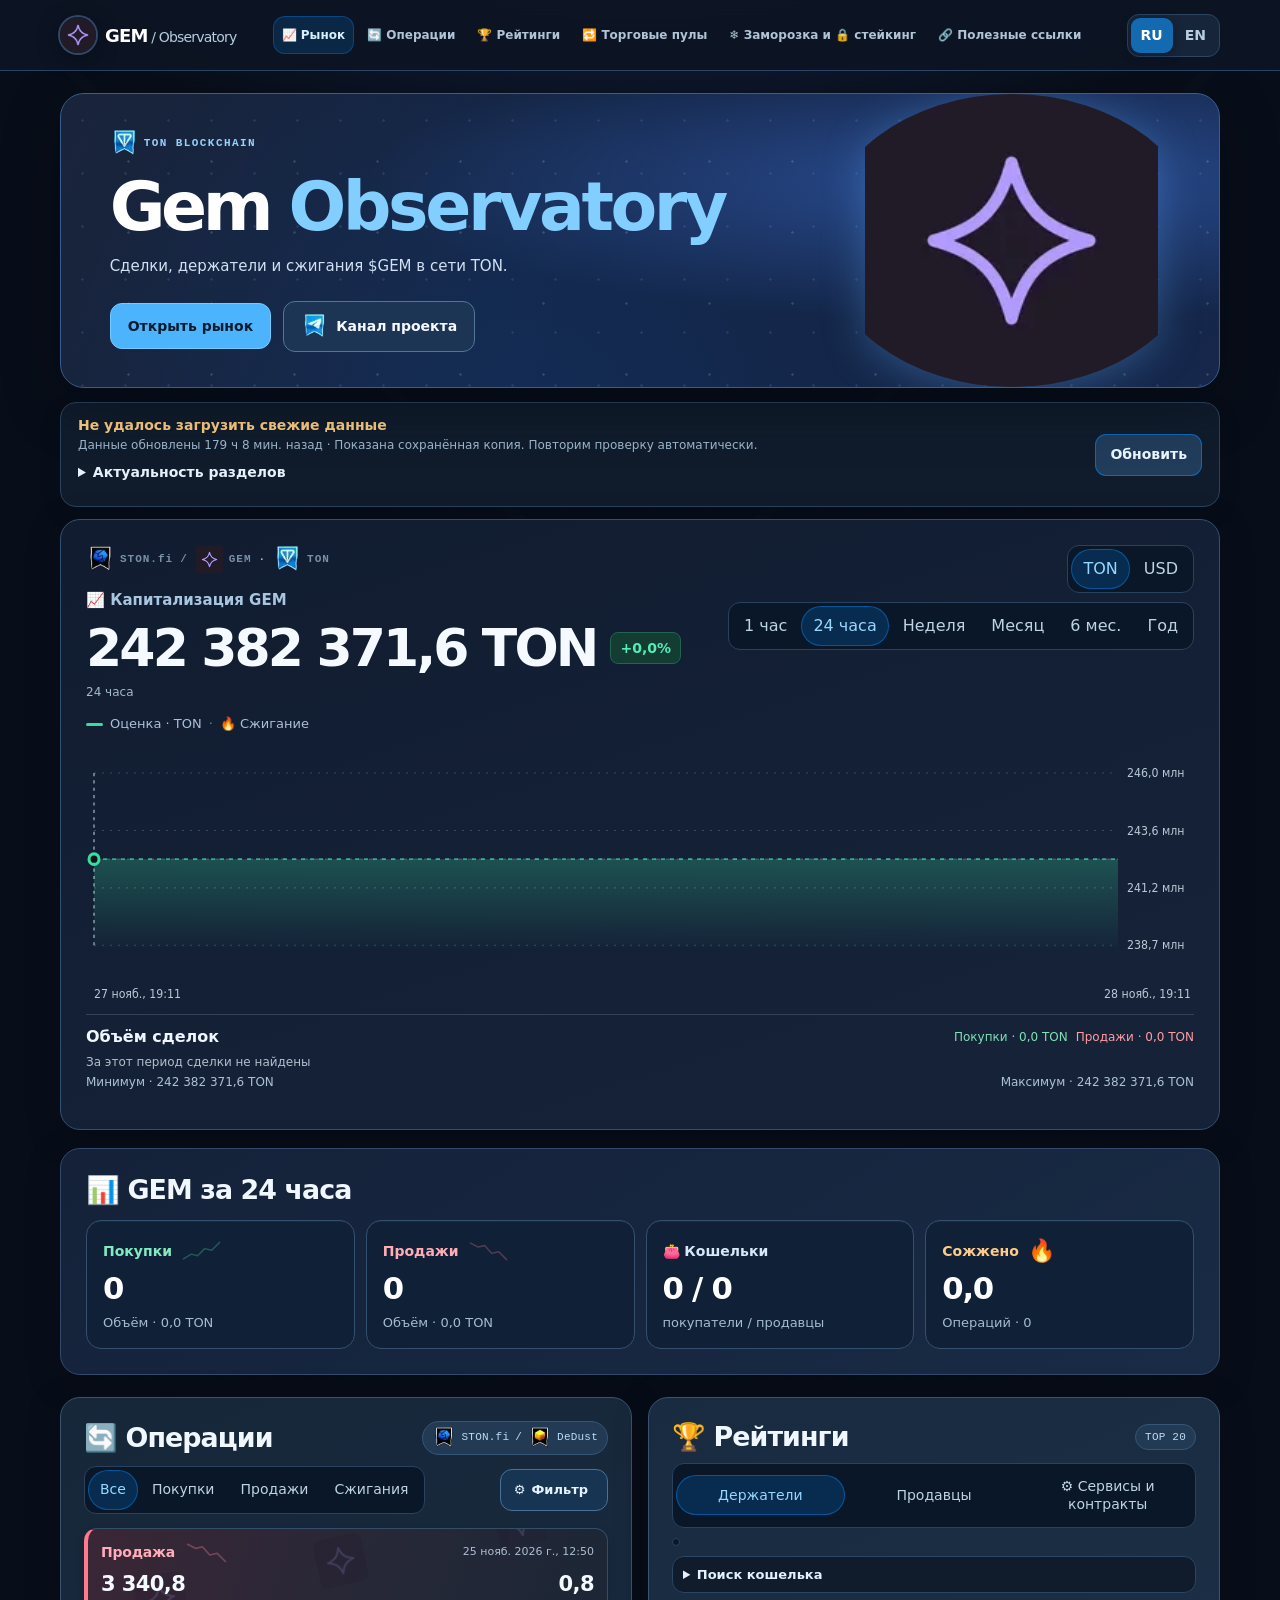
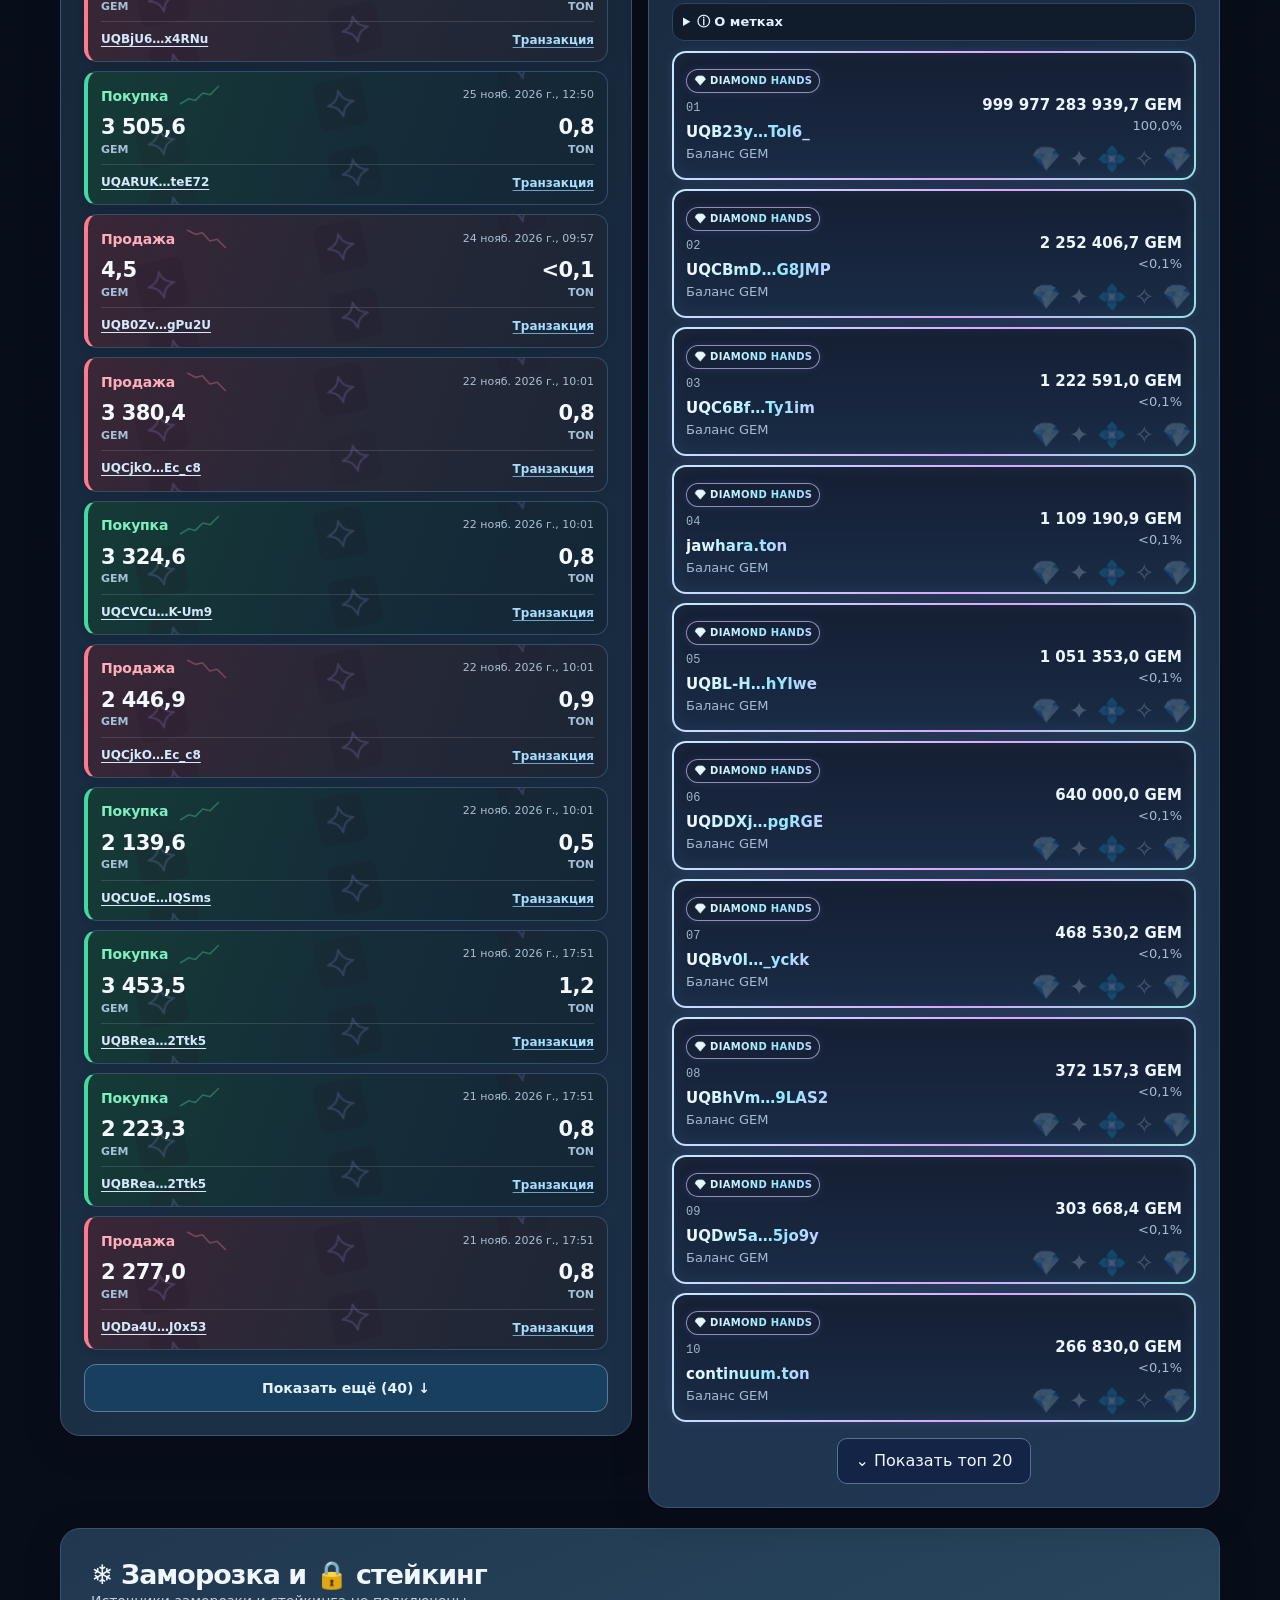
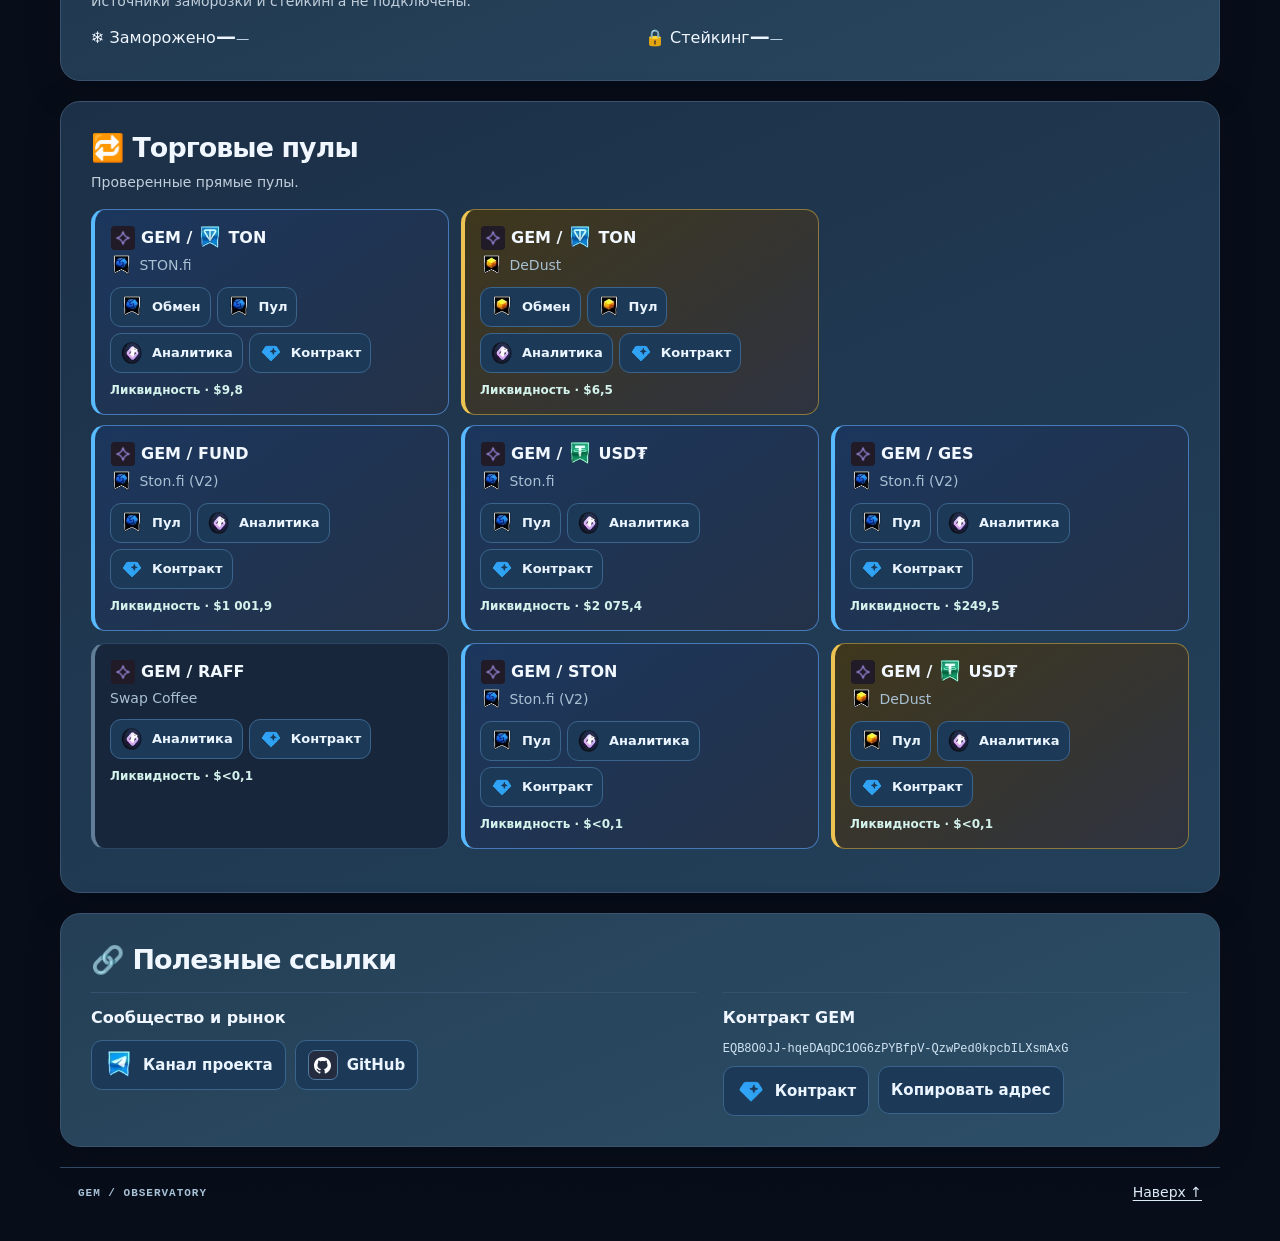
==== commit d2a0ea31: "Refresh GEM snapshot" ====
--- a/index.html
+++ b/index.html
@@ -1145,7 +1145,7 @@
 <section id="links" class="panel resources"><h2 data-t="links"></h2><div class="resourcesGrid"><article><h3 data-t="projectResources"></h3><div class="resourceList"><a href="https://t.me/GemOfTonRu" target="_blank" rel="noopener noreferrer" data-t="projectChannel">Канал проекта</a><a href="https://github.com/Freebielife/GEM">GitHub</a></div></article><article><h3 data-t="contractLabel"></h3><p class="contract" id="contractAddress"></p><div class="resourceList"><a id="contract" data-t="exploreContract"></a><button id="copy"></button></div></article></div></section>
 <footer><span>GEM / OBSERVATORY</span><a href="#top" data-t="up"></a></footer></main>
 
-<script id="snapshot" type="application/json">{"schema":1,"token":"EQB8O0JJ-hqeDAqDC1OG6zPYBfpV-QzwPed0kpcbILXsmAxG","updated":1795891391,"errors":[],"refreshStatus":{"holders":{"attemptedAt":1795891275,"ok":true,"lastSuccess":1795891275},"burns":{"attemptedAt":1795891275,"ok":true,"lastSuccess":1795891275},"zeroBurns":{"attemptedAt":1795891275,"ok":true,"lastSuccess":1795891275},"trades":{"attemptedAt":1795891275,"ok":true,"lastSuccess":1795891275},"rates":{"attemptedAt":1795891275,"ok":true,"lastSuccess":1795891275},"pools":{"attemptedAt":1795891275,"ok":null},"identity":{"attemptedAt":1795891275,"ok":true,"lastSuccess":1795891275},"badges":{"attemptedAt":1795891275,"ok":true,"lastSuccess":1795891275},"domains":{"attemptedAt":1795891275,"ok":true,"lastSuccess":1795891275},"fragmentNumbers":{"attemptedAt":1795891275,"ok":true,"lastSuccess":1795891275}},"holders":{"totalSupply":"1000000000000","holderCount":1426,"holders":[{"wallet":"0:76df2221ed464296f437a2078537837edea3bb9e595004df5980a70a534693a2","name":null,"tokenAmount":"999977283939.67341025","share":99.99772839396734},{"wallet":"0:779dcc815138d9500e449c5291e7f12738c23d575b5310000f6a253bd607384e","name":null,"tokenAmount":"3837434.438435683","share":0.0003837434438435683},{"wallet":"0:81983327131fb18a3fad0ebca9977e497f1da36de3b588fee8f7b494036346f0","name":null,"tokenAmount":"2252406.667245968","share":0.0002252406667245968},{"wallet":"0:92e1411ae546892f33b2c8a89ea90390d8ff4cfbb917a643b91e73f706fdb9d1","name":null,"tokenAmount":"1838059.924638131","share":0.0001838059924638131},{"wallet":"0:ba05f8a608292a4ebc1149c6dcc97ff10bfc4cd8d47986453d05cf5aafaad3cb","name":null,"tokenAmount":"1222591.002298523","share":0.0001222591002298523},{"wallet":"0:ee2542058793f8ea131f6cf9e52ddc988fa79f682a6e90aae472a0024aee643e","name":"jawhara.ton","tokenAmount":"1109190.897094691","share":0.0001109190897094691},{"wallet":"0:4bf87c996b5ca8fd1bdcfe37eb91fdaab2ead46f352c23f1bfd7e2c8da07e160","name":null,"tokenAmount":"1051352.983865994","share":0.0001051352983865994},{"wallet":"0:87ef04c6bfe52573c5430142b44d16afbe081080140240cbf3750942dfbe3b21","name":null,"tokenAmount":"646202.295573096","share":6.46202295573096e-05},{"wallet":"0:c35e39cec3aa26de6f035f9d156cff4f08032e89a489dc8ca302e89ed045e981","name":null,"tokenAmount":"640000.006051137","share":6.40000006051137e-05},{"wallet":"0:6fd08ada369285716308a19e58a0ae3200602733d57b688ec5974df366ae3fc9","name":null,"tokenAmount":"468530.205316199","share":4.68530205316199e-05},{"wallet":"0:615668abbe4b03f815dc520393395d1dd5aacb41c2ec2668b22d2f1438dbbd2c","name":null,"tokenAmount":"372157.292984594","share":3.72157292984594e-05},{"wallet":"0:f0e5a02129273005950bf227be312a3641d789f75a9afa181d4035a70ac0398e","name":null,"tokenAmount":"303668.433510255","share":3.03668433510255e-05},{"wallet":"0:a4102ef94de232088933d6e9fb74547dc65678205ff862f9df13256501eb71b5","name":"continuum.ton","tokenAmount":"266829.985539564","share":2.66829985539564e-05},{"wallet":"0:a4fcd4a06f73194df4b55d6a83cda26eba078f3250d68ba1b42ae12b7b8d438c","name":"cryptoshaman.ton","tokenAmount":"251091.844246242","share":2.51091844246242e-05},{"wallet":"0:b2611604df7fa0786e997ea4258a4e47eeb1724c498d2760e1a86232c0dc9587","name":null,"tokenAmount":"244758.098490531","share":2.44758098490531e-05},{"wallet":"0:025d7d379922aff7f16c7ac2028ce898dccf8d38b388807eff8bf4ba8eda3373","name":null,"tokenAmount":"240499.508355166","share":2.40499508355166e-05},{"wallet":"0:8938804bd9a2b578ed33e1b532e71617835c9319f26ba324c7f231fed2666c47","name":null,"tokenAmount":"224678.101905239","share":2.24678101905239e-05},{"wallet":"0:5c29fb0360cc3b1c5b056d3c64f89a08a03a4f0ffd9f7a55b5cd2609b61ed05f","name":null,"tokenAmount":"224400.670870602","share":2.24400670870602e-05},{"wallet":"0:6a59705b17bc8130e5444dae2bbc6fd005cad4da2faf5b0de30c42dba2594143","name":null,"tokenAmount":"221892.593013492","share":2.21892593013492e-05},{"wallet":"0:72bab7f96c9172a5081fedd1378e97ab9308ed2598e6530205bf170e8d728043","name":"dies.ton","tokenAmount":"205149.920724172","share":2.05149920724172e-05},{"wallet":"0:e40746c8c7803c1d0ecad3135a5779c09b4e7547431430e401b06998da48c230","name":null,"tokenAmount":"203324.987091607","share":2.03324987091607e-05},{"wallet":"0:863d4013aace5c7233237335450a9182cd9cf92cec4291f7fdc75bf99a471521","name":null,"tokenAmount":"180000.00488083","share":1.8000000488083e-05},{"wallet":"0:e3cc6f1ddaf66694b29f0754e0859904f00858202ecd3809b277fea5c3b7adc9","name":null,"tokenAmount":"155653.845082263","share":1.55653845082263e-05},{"wallet":"0:996bb1c3f8a38473189efda87b6dcf499a3aaf128a27a9525a1a862454365b57","name":null,"tokenAmount":"144873.013496495","share":1.44873013496495e-05},{"wallet":"0:24fe1b0ef6bd09024497fdd97024ec4f6aefb423aeeb88f1ebfbcd9bd7e95911","name":null,"tokenAmount":"135447.917208912","share":1.35447917208912e-05},{"wallet":"0:577b8ba2a47336f9dacfb04909e22a601ba7fd0d9329f2f8bc29f95db71e61dd","name":null,"tokenAmount":"122972.245267641","share":1.22972245267641e-05},{"wallet":"0:18edeed0f55d200fa96a2dc29a46ad420c0d5624189f4d4c527e07ce870a15a5","name":null,"tokenAmount":"112728.205722561","share":1.12728205722561e-05},{"wallet":"0:34dbf366bff66fdbdb6059ba53fc909b770a6ed289894b15a9e03e832614939d","name":null,"tokenAmount":"112558.599832097","share":1.12558599832097e-05},{"wallet":"0:4be3395c3700c13c9df89b4f04db0421c2dad1709f8c2ab849d3bca648d174d2","name":null,"tokenAmount":"112234.983496088","share":1.12234983496088e-05},{"wallet":"0:fdce84f5fe4bdbfa2f918ae6ead8887c9f149e1582610e714dea0d13cd7547c3","name":null,"tokenAmount":"111158.984390063","share":1.11158984390063e-05},{"wallet":"0:fafa5882c91cd0d4fff01fe88d37d331f7713fd0e91d2df2ea789159f05b0073","name":null,"tokenAmount":"110001.759119722","share":1.10001759119722e-05},{"wallet":"0:b42fc83eec30a19dcd1165482ea396a10a4f99eb47f7898136b6f19bd2d8a6e5","name":"cryptograf.ton","tokenAmount":"103297.239065318","share":1.03297239065318e-05},{"wallet":"0:db7823087225d3cd87826f490760c0a2dca5153df20763777c098fdc517e2b28","name":"macedonia.ton","tokenAmount":"101402.486980546","share":1.01402486980546e-05},{"wallet":"0:1474cb74e54380714af7b629ef5f1b8cf9a450f8b657fdf5ebae2dce7dd69102","name":null,"tokenAmount":"100820.698435747","share":1.00820698435747e-05},{"wallet":"0:6e9092d50e167b95d85dce648f06007cd33d3894b0b2f6864f459f561317d75f","name":null,"tokenAmount":"99686.626869261","share":9.9686626869261e-06},{"wallet":"0:5032de68ba01291d369a230c54ad110db1806d2714298926b2aade172500b8d6","name":null,"tokenAmount":"98578.164829212","share":9.8578164829212e-06},{"wallet":"0:215525ff3bdaea7e9c15701b4a1e5fb5788b70f9d4fda5301ac7ec5eb7f9229b","name":null,"tokenAmount":"97892.939916672","share":9.7892939916672e-06},{"wallet":"0:44d696115b0bf365b03a15889bbbef7c892a9c76a8e67507e61b917d9a5a293f","name":null,"tokenAmount":"95654.364644524","share":9.5654364644524e-06},{"wallet":"0:f8ec88b143653437c3c69397c1c1b137893d7f9da54b7dba848075ba5fab8cf1","name":null,"tokenAmount":"95453.945854157","share":9.5453945854157e-06},{"wallet":"0:30ed754695dfa2ab0569f0bb801f9cb990c16e6be0bdea3de7a4771d8a5d9151","name":null,"tokenAmount":"93404.664779014","share":9.3404664779014e-06},{"wallet":"0:062d598f06b3e2ef94c859747c1c633f537a43b2ae377c1b78f4744143047214","name":null,"tokenAmount":"89225.681032318","share":8.9225681032318e-06},{"wallet":"0:70d96fc93984355a8470152def62132854c8eead276656f67564413e000d51a1","name":null,"tokenAmount":"79976.854292886","share":7.9976854292886e-06},{"wallet":"0:69a4eb6532d217405350c291b307cb91b3b43660b36fd005a26c8389026f6ee5","name":null,"tokenAmount":"79422.660237265","share":7.9422660237265e-06},{"wallet":"0:b17f298e8ce48e49372e50c7bdfd07f069f9d979c48eb7fa75ec05fb592a8639","name":null,"tokenAmount":"77586.508940547","share":7.7586508940547e-06},{"wallet":"0:b9a909ac43a3d504e45f1e0a79f89033c51b5027a9455ff133340cd12ba0a1ae","name":null,"tokenAmount":"75561.415614122","share":7.5561415614122e-06},{"wallet":"0:2dde913d7cbc706bfb13a071e33b678f86d23ddc7fc5f33e174ac74932460a0c","name":null,"tokenAmount":"67004.629769354","share":6.7004629769354e-06},{"wallet":"0:48b4b645a76b1a67e0d4644b14e424c479143b39f8734efaa7bc08088ee11ae9","name":null,"tokenAmount":"66691.992020572","share":6.6691992020572e-06},{"wallet":"0:4ffa6ca6e38112266c0f4e7fda6eecbcff43bc4113f283f6fb8603876f479cd4","name":null,"tokenAmount":"65000.999152617","share":6.5000999152617e-06},{"wallet":"0:5f65c70d047d3e96c6f9b557761266254ca59d25364664bc59e6b16112add8e8","name":null,"tokenAmount":"63461.99811641","share":6.346199811641e-06},{"wallet":"0:bd363042bdf20afe66761561470ec55863915ca2078e4893ba3cc04617f04eb7","name":null,"tokenAmount":"58816.198077609","share":5.8816198077609e-06},{"wallet":"0:13b6c4b58cf4cdc72631e4a256a2d2d47ed30a96f2a3ec773f1d86933b1300bb","name":null,"tokenAmount":"57102.231249243","share":5.7102231249243e-06},{"wallet":"0:26c8228f741ca57bb7b99e66cdc04528752892c7e76ca0b0c786d8176ef8e241","name":null,"tokenAmount":"56585.512444297","share":5.6585512444297e-06},{"wallet":"0:063b755249f01b65701e1f9c18a32b9bfb0e3cbe2b60be007d6a5515e824e746","name":null,"tokenAmount":"54096.739788051","share":5.4096739788051e-06},{"wallet":"0:ce150b305ebf34445e1e9944a791c71821c2c8410b0366fe07b423480604d94d","name":"jewel.ton","tokenAmount":"50190.625576497","share":5.0190625576497e-06},{"wallet":"0:246c8037db39daf78617d4e8a2dfbd7317e08738f1c1f032c825ad5005c74d34","name":"male.ton","tokenAmount":"50130.341109075","share":5.0130341109075e-06},{"wallet":"0:f1fbe8d453d3d4b4796d3d8657ef0773222d123d8dca67c9ef3acd2266f40977","name":null,"tokenAmount":"50000.000053023","share":5.0000000053023e-06},{"wallet":"0:6e5c19e6ceb78e918b27b501195fa8802028c70a23d59a56e285bb4ed72c7424","name":null,"tokenAmount":"45559.546806672","share":4.5559546806672e-06},{"wallet":"0:321ec63e661beac52cbf2bd00fcae21de5c2f83fdb3a00ba31ec7f7fb7394884","name":null,"tokenAmount":"45423.85885995","share":4.542385885995e-06},{"wallet":"0:1585a24a91f3c685052affaf5fa3c635612e727305b0e0e5434e0e9b716be5e1","name":null,"tokenAmount":"45290.248071326","share":4.5290248071326e-06},{"wallet":"0:4bf50b86ac6978b41ebdd61edd5177b0a5005dc4900f1bcc2f46651abcc1e9bb","name":null,"tokenAmount":"44748.484091828","share":4.4748484091828e-06},{"wallet":"0:193d979da93460059b7c50699f19614264b45fb583db307fa09f3c216f16a131","name":null,"tokenAmount":"43860.407075654","share":4.3860407075654e-06},{"wallet":"0:7b87817e893464164099f60782916d44fa656dea3fea9f3c73da6b627bcf5919","name":null,"tokenAmount":"43454.037400003","share":4.3454037400003e-06},{"wallet":"0:5431e72c87f5e657c41d79b1e2ee270e2c10177775f2d84dcb118c65082c49f2","name":null,"tokenAmount":"43134","share":4.3134e-06},{"wallet":"0:14089fd158696e8e9d8499ec68bacb9f20298b809ddfbb01102babe0f7282b54","name":null,"tokenAmount":"43022.721163587","share":4.3022721163587e-06},{"wallet":"0:2e7d07c444b5d46a0703c2816bebfe32b75932108245e97899a6ebb31056129c","name":null,"tokenAmount":"42927.660479","share":4.2927660479e-06},{"wallet":"0:1ed03f7d129ff287c2b2333fd2d07bf845c3b1b580b36cb42f43013ad6eed79f","name":null,"tokenAmount":"42292.155974996","share":4.2292155974996e-06},{"wallet":"0:011f3d88cf31bc1ee726c8e7c8d6c8f4f3dffd067d9d0c50fd92c435e4832ad7","name":null,"tokenAmount":"40363.672393634","share":4.0363672393634e-06},{"wallet":"0:69bb9036aa72f202010fdb7df8546c732a75c595db58d4fb17f99639b94ab3e0","name":null,"tokenAmount":"40000.000002342","share":4.0000000002342e-06},{"wallet":"0:8e8c8f3175cb5bea91011303b3a8de880efd1f3a01096111e479754be661cb09","name":null,"tokenAmount":"36297.908798019","share":3.6297908798019e-06},{"wallet":"0:8473e94132dffb65b8f092954fa9deca96a39858c2baf906fb9e0ef1d2cf732f","name":null,"tokenAmount":"35157.660829178","share":3.5157660829178e-06},{"wallet":"0:6f4248a3547244ac0e358813ba201246503e95595fd8c340ecd0c04cb810f276","name":null,"tokenAmount":"34942.050074561","share":3.4942050074561e-06},{"wallet":"0:62c53a0e0cf089a21f3d12618f364a647b4f3c8fc5a3e96e8d42b6171fe8bc71","name":null,"tokenAmount":"34866.34865964","share":3.486634865964e-06},{"wallet":"0:95488f4a47d70ae12acfab7177c2403b89de55b6adc387cee751865d688c70c4","name":null,"tokenAmount":"33338.181062724","share":3.3338181062724e-06},{"wallet":"0:019c0fb995147654e53eecf20b1c4062326a452b36cefc797b3745e388e6964b","name":null,"tokenAmount":"33330.549322416","share":3.3330549322416e-06},{"wallet":"0:0ca17a76a13dff767ddfd3884c65e484dcfbe2a7e677d11db021faea05e6cc67","name":null,"tokenAmount":"32552.905994867","share":3.2552905994867e-06},{"wallet":"0:80e67d263a13a9a43495e223f30e7f3639096e292a78e16d59bbaa78b1e83489","name":null,"tokenAmount":"32421.383703718","share":3.2421383703718e-06},{"wallet":"0:5bdf73ad47eb11b4fb1509b7a490539d5a2abc38db2d140eb22801da9192da47","name":null,"tokenAmount":"31925.649377416","share":3.1925649377416e-06},{"wallet":"0:b634ef3d1d13c446432327065afd02aa633feeadde8c0683e36c119165cc3e3e","name":null,"tokenAmount":"30453.267017104","share":3.0453267017104e-06},{"wallet":"0:5dc1053c25b8a40a13ad05b64e2872c22fe1c6634d7bfab81f2eccab010efbc6","name":null,"tokenAmount":"29553.401066985","share":2.9553401066985e-06},{"wallet":"0:d65d066cfbf650d6c5e7181fa3577a9887b688bc602b70aaf4eafa4dacc590bd","name":null,"tokenAmount":"28868.349202424","share":2.8868349202424e-06},{"wallet":"0:9275523238485f254d4a601a9d801d7b818a0a4cb0b99a9158e76edd597771c0","name":null,"tokenAmount":"28404.380259207","share":2.8404380259207e-06},{"wallet":"0:8dd8aaffc2ddfb31ac01e6ecab70b31f920709adc0fef166806699dd422db86c","name":null,"tokenAmount":"28212.777200035","share":2.8212777200035e-06},{"wallet":"0:d69e804950c1322432a693fe4069a2b698cf7a66be433d0a0247801fe035cceb","name":null,"tokenAmount":"28029.525053684","share":2.8029525053684e-06},{"wallet":"0:071a94ea2b0e0a8b68fbda06c1ce3cc83799747b94a38318477445d572052ae3","name":null,"tokenAmount":"27452.293570647","share":2.7452293570647e-06},{"wallet":"0:4d8ebfc3b59fa914cb3ea22ee629b577143f53b031d269aae7e752fafdb865e5","name":null,"tokenAmount":"27428.018604095","share":2.7428018604095e-06},{"wallet":"0:24f74bb5b11583393c73c32343bd46aa6bfebe3416b0eaa195ed3015aff0c892","name":null,"tokenAmount":"26956.726015743","share":2.6956726015743e-06},{"wallet":"0:6c8eef549f003f4f421d009aede507e3f7535667b639e98fd09b55c8fc0e23cb","name":null,"tokenAmount":"26894.065453764","share":2.6894065453764e-06},{"wallet":"0:8b350e03002cdef9b56419920ab2840308a5f5889fc675fdb08d32cc0884941f","name":null,"tokenAmount":"25791.29595853","share":2.579129595853e-06},{"wallet":"0:3df9c623314b93d62f8e816f01883b2852da40dca451c04380b68337bcc1836a","name":null,"tokenAmount":"25526.024516384","share":2.5526024516384e-06},{"wallet":"0:0a77bc02a80d95bd2916dfc0795a82373eb1f4fbd28868fbff541a49a9d81450","name":null,"tokenAmount":"25281.170399491","share":2.5281170399491e-06},{"wallet":"0:251d56211da722b5feeb92c49d9b821358a35065d25a05eecab9c5aa8c2d7431","name":null,"tokenAmount":"25267.539785835","share":2.5267539785835e-06},{"wallet":"0:86ae850ef7b3b1b5d852ee7797c6dd47b50aa61d21c380ca45c005abedb9f5cd","name":null,"tokenAmount":"25167.515932316","share":2.5167515932316e-06},{"wallet":"0:80d1319031d1f50f4720f82c64f527cfdf367c8b83f3aa8e4d31df6b54f43e2d","name":null,"tokenAmount":"24066.0033112","share":2.40660033112e-06},{"wallet":"0:663f845362703bb58073b52a65db861c5705aea62d0bf7539c7627702897b4f5","name":null,"tokenAmount":"23874.89914121","share":2.387489914121e-06},{"wallet":"0:180b06a30388d7871086f765ab9d297b303a5857a25db6fdfc82bf6415ca7698","name":null,"tokenAmount":"23623.892375726","share":2.3623892375726e-06},{"wallet":"0:5102235b7b23381d4d081e9bf2c8edc48e7d8b0cbdb6a794f67596e48799b993","name":null,"tokenAmount":"23271.155928725","share":2.3271155928725e-06},{"wallet":"0:5df7f1bf0904bb9e5646be5e6f3e2d73901c4c8d437d6c624f9505ab2c536a86","name":null,"tokenAmount":"22672.058341157","share":2.2672058341157e-06},{"wallet":"0:1959c23ac3b1803c8c938ee0abf65067df9cbb8bdab28baa9fe5b3557ef049be","name":null,"tokenAmount":"22511.231102314","share":2.2511231102314e-06},{"wallet":"0:b92c84f92542b10ca02f2ba819e003baa0eef4d6962a977e7ebb72c76c5b55c5","name":null,"tokenAmount":"22449.842349479","share":2.2449842349479e-06},{"wallet":"0:4f774088a93bb35096d435f416664612f05453af42f091a2aa3bd1cfa309a611","name":null,"tokenAmount":"22354.641590806","share":2.2354641590806e-06}],"asOf":1795891275},"engineVersion":"1.3.0","methodology":{"valuation":"last observed swap in primary_pool times CURRENT total supply; not circulating market cap","primary_pool":"EQATwtlGQ05fjO7CRsn8FLc_fZ1MI-wahnLU_fk3ZFXgi3ua","sellers":"sum of successful supported native TON swap sales; service roles excluded","holders":"balances excluding known services and identified contracts; unclassified accounts may remain until verified","burns":"accepted burn notifications and zero-address transfers shown as distinct evidence","usd":"historical TON/USD rate from CoinGecko","history":"incremental confirmed swaps; missing intervals remain partial"},"serviceRegistry":{"asOf":1795812061,"source":"https://github.com/tonkeeper/ton-assets/blob/main/accounts.json","sha256":"4286bd47e11399901a7d713c9e98a5dba17300d76fe272f4f5d46110a84f4e2e","entries":{"0:ad8afecfacc248996885d8be6824280f9f3a7e54c2f6080b7971b9f556c280c4":"Crypto Bot","0:dddcd3cdad60af4c0d69389f567ad51d0c263fa4968d655ab424c69aadaf9322":"Wallet Bot 1","0:436a76c2794a88e3fbfec6b9c0374fc8db046f10868b835420d9937973a665d4":"Wallet Bot 2","0:6e814e6450e8c578067bb656298fb4d01397dd15018d7f34dc369eaba4c2111c":"Wallet Bot 3","0:5f00decb7da51881764dc3959cec60609045f6ca1b89e646bde49d492705d77f":"OKX 1","0:f15db2c62cd86aff0860d39c491fc73a31395fafeb5945e644498562260c782e":"OKX 2","0:e7e86da08742ed933434ffeb8f08a63c7e100ee842e25f599a9cbf0891574a6c":"OKX 3","0:0338def34b84c6ee9134a04ab1601450be446340a37ae259de57cb37bdb590cd":"OKX 4","0:a30a49ec725e9f57244b66af4c2da7ab76004b4fce80d3a34b1cd0c37762abce":"OKX 5","0:24da1e7b8da901e5b3dd0f98c397feb6e5a5ea483195a8b6bd0682cf2c5327ae":"OKX 6","0:7f2e84c723d8b6b6b1aacf810c8c26ab23c22022b464b87104b2d3065b0ea70b":"OKX 7","0:854ec4521efd52ad43bcf1988e4c44ebdf9a26ad18fa51abfdb685fc3b348a5c":"OKX 8","0:f9bdc0de461c1a2e002fada9550bbb095c8f9f73668d70c517a9cc7e050f8e5a":"OKX 9","0:9b9b739de2527ae72d21083f5198d710c7288453b4733e57ecadb2e189ac829c":"OKX 10","0:b31535e934db05bbc220267467903c8108bdabcbc2a06588838b726ddf589ef0":"FTX","0:57eb74407604a19f7e04005315ef70aeb7b675e6551977586756f6baf12125ee":"MEXC 1","0:1c7bd690f4f93de8b93db5790129dab65926c6e1fc9b57380089db5529516630":"MEXC 2","0:d887d0e2d1c4fc4126e71c970d33ab1896940000eae703bb1ab6cecc830777e3":"MEXC 3","0:7994848c1fcbcbc57a6a5a987b66eb424b8b54e10759b6b514a66b600c2b0eef":"EXMO","0:8d195793baad9a08c46dc353aebe999341dabd07721b9725f19e18abc3d10d92":"EXMO Cold Storage 1","0:26ab8ae763a3a7c3067d882b7b01cd5d37254cb8768f57b6a47c00028effc7b8":"EXMO Cold Storage 2","0:0130c77346e9ed82df677d107ad6a775c11f9c18f6a05c0dd17906b355850dad":"EXMO Deposit","0:342a359e38357c083968129fddddf049ef5c47315bfbef27505a356bf9f02d65":"CoinEx","0:555f3053e257130374bb831ae0e219e5e5f9ec0ca8f8a0d133369d3d690c64c2":"Huobi Deposit","0:85af78e8d035e920117cda654615cdf371d464480b629e110d3c5310d85ab362":"Huobi","0:80d4123841167ca989ac912443cc99a4b9c1a87584536427ff6fd85c92395ae9":"Kucoin 1","0:b37e57033db21d10b950e6143b658c10c3bf425bd193025960aef7f22dbcf4fc":"Kucoin 2","0:07ce60b7e5f255a88c3707f3fbc79e2cf924ed6b4b7d09c6324f0ba2338a48fa":"Kucoin 3","0:a14b1f452385b2bb984ad2c4441e1d23cae071fdfc096dfba53ebba3b6ff1d10":"lbank.info","0:75726a716f747e60b0371cb0d5d35471e8e1e931003fecc3a0961a8bd82c09c7":"xRocket Bot Cold Storage (Old)","0:c1dc654b598ab84cda4f12372efed8907cedf0901865a58649087373e01b1c24":"xRocket Bot (Old)","0:45614fee399c43d77bb597558791831bc0ee31754cbb2b5b1fbf5a3488ed9940":"xRocket Bot Cold Storage","0:011a8f0a0b36b779af033473274966666d1cd6fb4e77df679375fbd6f970d012":"xRocket Bot","0:c3f1da8ecda8f8cd42bace224ea3f1b6971eaa7f54c492d4d190527b4f573f7c":"Bybit 1","0:4a1f3ebcc66bdcefa90245bdf541a50ada1c688a487534b1587abffd93038834":"Bybit 2","0:cd525c15904d7b4027eae08b318624260f371ce8c9f4fcca0cdb7b583854107c":"Bybit 3","0:ae62a192da96e266161a702cc9f6de91c0c3441f17ceba51bc442dfb2031a30a":"Bybit 4","0:e3ce05c4da977132c24a3b102da8b5fbf2ea9173337b49de346e4a4b057f7579":"Bybit 5","0:e33ef85d174eb457c072d1ee10215b69ab9b64192f7421302ab1c8e26b7ad4bd":"Bybit 6","0:7f97f36dda3f7dedc9e12f8c09c4f89e7fbc17527ab3f67de4c3b155297a56e4":"Bybit 7","0:7d133d4e425c8e00de015513a44e66e6d163b21e71720aec7579965e5de28c55":"Bybit 8","0:f2dc1860686cd658987e2bed8216532d8c004460dadea907cc7d4ad7236c496b":"Bybit 9","0:4a1c20bc9a6f9294f75f1c87a7f383a8b73a483a2e6dcb3630ddbe78b3ccad00":"Bybit 10","0:008bb088e81e38d583826901093567027cc1575ec744ac354fa4eeec302d166d":"bit.com","0:1882478daef1b7ed200cbbdc201bd4ed0b24c2e5f1a4c7c15aeb7e3b1a759193":"Coinone Deposit","0:a4d2072b1edc1355fc7fbee0095beec7889a2d3cfaa9edcf2ce9e128631abbd6":"Coinone Withdrawal","0:f3f4ed0913ab555d023745058f1a6c55a49d4876593cb9bdab1f780a99b185bc":"Paribu","0:f9873509de5a2f97f7b2805f5f7aafab447f43c91e751cc8efabc6d2ea09d78a":"BingX","0:b496b8f73b469ff06a2d89e62c4d70a103fc228c821537b49dff092060bc281f":"Gate.io","0:60ff0b28e2b3839bef250a81be9f2e78a6265b980ec5d24df4e44bbff2c3fb25":"TIDEX","0:23eef28b6da5a368d6c0b8028fd5ed47c26758676bc9db1b5653caaadc969f91":"CWallet","0:00ffafa9fb3d4f837824436d19953c792be6632af73a9b82c4dc69ca07195087":"Matrixport","0:b58c73481f25a280f9705ab3424be850614d823256263ecfa049fa9fb917720d":"QMall","0:00b402b789e5626e1c61b50c5dbe2024426e92f16c0c2fb735396df96046b5fa":"BIT","0:2c54797319837b4c6d014fc991c1a8d4294dfd4d6cec4937e370f1f27db0423f":"Bitforex","0:6a5a76a1538cf9596590ec3708470649c342624bf92e63a6a7a15254ededa904":"Bitfinex","0:59b065c5d66261a5317660e96eee476aa6a11b749bdcbe8c0d1f3dbf24200d1c":"OMPFinex","0:3cd5ad54b190a71caab984b0f210e3742c7f2147b7e9073377d7c6b470017362":"Bitrue","0:6c53cd87cc0d33486db42c1c7fc03dfaeb2f7b815afc368ab1aee567edda3f72":"Coinspot","0:9a582c23266b8ea47eb71118a3c040d42b230b2266fecffe2d3cd390c0922c35":"BigOne","0:dd528505af15c6e5206bdd8f6c9a3b541f80ca98ae8a5066ab3ff8de1ff5e678":"Farhad Exchange","0:2b6f3cda567c385f0645486f3c665a451f56b2969d1be57d86eb77c6077a81d1":"BitTime","0:cdf7f0d7c09036f064272e3c429ed570be49ef29eb3a735b64bbc17915073732":"Bitget","0:e9c0a24ffaa6aa4f228890e71ae9550bfc53a6c57e643bc31c240e18727ac1ce":"Bitget2","0:336502faf83ef5b532d315ba71450b661c90e83fce64d8bc1fd2bf642f3555d9":"Bitget3","0:b308c7f9b4f596f6250175885972549871b05c70ed3619fd5a939401eea972e4":"Bitget4","0:e2d1df206b372db1f3b890e60d185b67aa0c9f1b6b6ff60a05091c8c01b40ac4":"Bitget5","0:7a0dc94da9f48b968dfb87be38d4fab7286288db7a04d3081feee177376d9089":"Bitget6","0:8785ef5ebb0fd24c6911d10f43c00961e9748fa54297a1ac517e3c5fe76bb0be":"Bitget7","0:213b6804c2082135a4a803da8e3b30cfed51aee9af2ad2100334b7f4711d3bcc":"Bitget8","0:573dfe99490a041703e977e4724135c5b8bea0bea67839612247451ca9d5c4cb":"Bitget9","0:de2519a527de7e1d4c1028bdb74e022b28a6e370e4fec3fc27d8d971308f99bb":"Bitget10","0:06476e580e250d0abec5c365a711833483c581d57b908be37d56bdb0e338c312":"Bitget11","0:c9959a997e1d4e4383d8db37b86d2101ce78dcf1f1b3904d9888fe572ef0efd4":"Bitget12","0:c07e51e5b694937758f45f4003071c84f4c4a68bdb168a22c3d6c8b89cd6186f":"Bitget13","0:1797a5c4c50a2b312ce9927ff6f12efd3b0b58ff311445118c2d2e64312b5d79":"Bitget14","0:6083005b354ab1c4785aa8ce8293ee5c9c182e9248f27e9c9074f35c16342083":"Bitget15","0:f99b14600ae44d2f12b178e8c6eabd78892ae82c5e45b6898f9deb7eb203f9c4":"Binance","0:8e91b50381c36dd42accdb51f5cb5d96848568b4924f8079b1a5ae7e10f43eda":"Binance Hot Wallet","0:ca1d9edeef40b3a9dbd9082f3767859547c3ce0bf641d09d58e33a3cf06fb309":"Binance Hot Wallet","0:a2faca7adfebd5c5970108d1f79065cef32b0c143fb13489066b684cdd7ee95c":"BitMart","0:5d5a830e48214791f4ab5352900c624d3bff3c5efd630196b180158eb789990f":"Nobitex","0:cad898b200a0934ee416c2039bbf3f5d7f1a323172875b3c19d378a6f540f7b1":"Nobitex","0:4532d5bcdfb05d3275cbf255bc91c3635cd48d63b719441581c5542a4750fdf5":"Nobitex","0:a32d52ced80a23fe4fe90ba94593ef686de03f9fbdaa069e642826a95234b982":"Nobitex","0:fac8ffcb6f89572a1232d59e91c65909ae408663fd2ceaecd35f35b5e9d670f4":"Bitpin1","0:c14ce5d772539be26fde315a505a1e0514104e76eef776f0b845e57df0557ddb":"Bitpin2","0:dd36441bf4aa8a6a6ecfd763efde1eb82dd86bdcfb1456b45ff4b73f87657184":"Bitpin3","0:402f5d4f4f8bea7b0bd511b9d3771834c1a22bbbbc8a326035eb07aa24f5c9f9":"Crypto.com","0:ca6e8f2a3dfc875b8673d8677f3818c4b8c02d1aa481a86a0c61bd09f8269f1d":"Foxbit","0:60def37fb0e6f41b18a73c2496d96b25442344864ca0ed97189a6f37e2439c56":"Richamster","0:97ad93444915089e812238ff10abe9066d0b03ea3dba2a8630fb9c9f88aa455c":"Wallet in Telegram","0:1f5806c73d03bbc96eb7eebf16067f1f2e8e270cfa16d57001aa9eaf7456f008":"Wallet in Telegram","0:1b44ec553616b0e4551037038834bdf0bdaa1f0440e10f3331d9841585612a68":"Wallet in Telegram","0:cf06c94efdae26faaa1d85092fc4daee78eba09e69c36dac051c1d8ffde35f40":"Wallet in Telegram","0:91887059ba56a03790b0696d7a402ac0691dff62fcd398e813f97d3b2736fa58":"Wallet in Telegram","0:6db0f022632b6269f0d4dbf8ea60a8448bbc2bcfc6812e31af8cc6405c268af7":"Wallet in Telegram","0:dd6ff02c59634745529b99a8d5beeea9f6c38a9188e6a7e96a424e3820c8ac0a":"Wallet in Telegram","0:023895aef955024920a291c6f3715e291df1b3dd254eafa8b09e21a2d58d5897":"Wallet in Telegram","0:f5066318091a8cfb530ec732104ce38f7783d92a6679ffcc0ce0960b0e94c7d0":"Wallet in Telegram","0:0c5684355f5410a923fb7dd59314905dc7ff157b28c9130671c7a4f17007e898":"Wallet in Telegram","0:23fe558cdf44249381aef36472e64a5072a24ba97fb61b2f5791da6013aec92d":"Wallet in Telegram","0:b7be71ac1b40e436db36721d9c20e82d44e78fc1e86a8ad15e00b1cc16831dcf":"Wallet in Telegram","0:55b7223f04dd1f2e1b3f28e4ad628fe6cab60004f280fb0a58cd27fc590b2eac":"Wallet in Telegram","0:659dbf460831a72795c4a9a9872fb4a3e7fd302783068dae53e8f2a5c150084a":"Flipster Deposit","0:d0a6eb95408e95ce97b0ca597fc523ff4809523635e8f519e00fdcbdf42f0c54":"Flipster Withdrawal","0:ec85cfc7fd1009362e421b5a0141f510d6540107ab73e7829fda1ef9e97a75e3":"CryptoBot","0:817438e5b0e6eb113ab74d73fc95f7ec19247dbe6ee27a42c3d0164d614c3ca1":"Ourbit","0:66a1e72196d64d6faf48fa4b2ea861f67b0484d2d14a59caf701d8c286ce44e5":"OKX 11","0:419712bc541c4489d6f1c38a105722d293b8847fd54f2717ad69142911b8be5c":"Bitfinex 2","0:6c25b5f2fe5ef1a6a1978f611f61a50883fd50a0822b19176445fca931823263":"OKX 12","0:14de4b02647941779108b7b99be85596260ccde813351000055d744dd8aba04c":"CoinEx"}},"identity":{"byWallet":{"0:76df2221ed464296f437a2078537837edea3bb9e595004df5980a70a534693a2":{"checked":1795433508,"domain":null,"linkedDigits":[],"role":null,"activated":1714919524},"0:779dcc815138d9500e449c5291e7f12738c23d575b5310000f6a253bd607384e":{"checked":1795433508,"domain":null,"linkedDigits":[],"role":"unclassified_contract","activated":null,"serviceCategory":"contract","roleSource":"https://tonapi.io/v2/accounts/0:779dcc815138d9500e449c5291e7f12738c23d575b5310000f6a253bd607384e"},"0:81983327131fb18a3fad0ebca9977e497f1da36de3b588fee8f7b494036346f0":{"checked":1795433508,"domain":null,"linkedDigits":[],"role":null,"activated":1769096061},"0:92e1411ae546892f33b2c8a89ea90390d8ff4cfbb917a643b91e73f706fdb9d1":{"checked":1795433508,"domain":null,"linkedDigits":[],"role":"STON.fi Router V2","activated":null,"serviceCategory":"router","roleSource":"https://tonapi.io/v2/accounts/0:92e1411ae546892f33b2c8a89ea90390d8ff4cfbb917a643b91e73f706fdb9d1"},"0:ba05f8a608292a4ebc1149c6dcc97ff10bfc4cd8d47986453d05cf5aafaad3cb":{"checked":1795433508,"domain":null,"linkedDigits":[],"role":null,"activated":1711975582},"0:94a047719daa26475e77afa2b97c394f5ed73716d3197ef5aac4393921d24841":{},"0:950aeaf422527bb77a882bd76f84f48bee056a520e1f14d58837b75a6e504af9":{},"0:a390efc2b1170734b182a7c6e848db86bad7a0884f88961a77a24182baac8473":{},"0:dae149d747670f88fd1f53421923d4918594fc06fc1322b25b51990e4f73c9d3":{},"0:dae15ccba7159b092a72a3a535a5f8b2bbc788fd2d83b1d3065dc6f37def233a":{},"0:5179afc9479d2abaef4ad4a654262c5262a404909a31cedcc69b8d7e6c28364e":{},"0:da8419bd3e2f060c4021796e613cfd1cf07a47705648a1db694ffd03a9289de7":{},"0:5717b2f849b97720a82d91134e227fc881e55eeda6c793b5f2182aa07d036aa1":{},"0:8bfc5a41c4f6fb7f0304806ee15e46705a0e5a18cdc0316e01b5cac7b36f612e":{},"0:8c3827a1ab2625dff295421e66c08dd0ca4ba56be8c57254f7a57ba99e2cbfcc":{},"0:6798b0df3991bd0cebb8371e91acb536614b5ff6ee13f3bf167b3de5a3613d0a":{},"0:17159dab0539e6a80a75307b2ceb8dec55dea92dcac31ba71ff734a66028958f":{},"0:32c4c849ba95759e841026d0e9799eeb29a0538fe38cf51bd26ac1e369cac0cb":{},"0:69e89c0baff1f2e094bb3aa8a2e7b0f6d432ce8aaf0a1876396ae2019901cacc":{},"0:744b65a1a9d6cc2626f8e3d4be17c45581e853b070300fbfc15a75cc71f35024":{},"0:f187c5695cf1eb798252e9921994c8fd716d15a3a9bd956fbd0142f7fce5a181":{},"0:b40675d27c6e0c4c7faf300bd3734da6c60cb66ce7a5ca84e1a0af9725ec3eb5":{},"0:42863c3aabb8cb2b22564bc8c1d53ee6248921ad8a3d44f6894758bffbff81ca":{},"0:f49804ef333f87a91a188c2e13685c3f9b4f40bcce2faab0ffff1c0949989f91":{},"0:4298e0e0a2f2a9e6752d6b3c28ea2984ef54eb091fb6984d6d7d4816966e7de5":{},"0:587d4af98ff410361b8ca98f88650782b1ae75c1cfeb81179fc5676c069d3828":{},"0:80b1149f7779a8609b0dfb2025009c7dcf1d46988d9ebc6409572898e5fca18d":{},"0:5e254c8cedc1b03d93b562c720631006274d1b87e1910171d726126f704f5d28":{},"0:48953dfc6edb28aef1296835ffedfea483926121048f9ce86333923daa277295":{},"0:9a74a0fa0655d2e4b4ede8a0934c84149aa0a8feb3996ff851ee9122c4c1f7a6":{},"0:c0a7fbaf9bef3a2ac416603a5891cc27a3e1dea5c23333cde67cde8922da7337":{},"0:dc8c298348e11d7899ad725acd243db7dcdfd796b2f2ff9bf10a02ad604e4281":{},"0:7fb4b9eae2342e700016c2ac944eb3e58a716bda359919c263d36688e754e128":{},"0:397f1d0c77b5eb61c06d870d290b2ec0e939d22d135e76eca0cba8adca855c46":{},"0:7926c9cd065099ab6aa5a2c32a4c11ca31f80fe775438d752eba5cc5ef665ae3":{},"0:0f1be6aedf2becb701f22dc24a42823588790a4dba7953566a8dd461e7fafb51":{},"0:7466fdbd60690225cbd7dd0209792072393a203cebd4100c4b2faf90dc28603e":{},"0:185b601a9583b1d2c595b455ac2f7b013fabc2af95627c628e8e5328e9df6a76":{},"0:353bd63302ee8cc2cf977a19c95d2996a66b6acf3c903bd0bd103655477d68f5":{},"0:ee2542058793f8ea131f6cf9e52ddc988fa79f682a6e90aae472a0024aee643e":{"checked":1795433508,"domain":"jawhara.ton","linkedDigits":[],"role":null,"activated":1715124620},"0:4bf87c996b5ca8fd1bdcfe37eb91fdaab2ead46f352c23f1bfd7e2c8da07e160":{"checked":1795433997,"domain":null,"linkedDigits":[],"role":null,"activated":1645650606},"0:87ef04c6bfe52573c5430142b44d16afbe081080140240cbf3750942dfbe3b21":{"checked":1795433997,"domain":null,"linkedDigits":[],"role":"unclassified_contract","activated":null,"serviceCategory":"contract","roleSource":"https://tonapi.io/v2/accounts/0:87ef04c6bfe52573c5430142b44d16afbe081080140240cbf3750942dfbe3b21"},"0:c35e39cec3aa26de6f035f9d156cff4f08032e89a489dc8ca302e89ed045e981":{"checked":1795433997,"domain":null,"linkedDigits":[],"role":null,"activated":1714246782},"0:6fd08ada369285716308a19e58a0ae3200602733d57b688ec5974df366ae3fc9":{"checked":1795433997,"domain":null,"linkedDigits":[],"role":null,"activated":1717006325},"0:615668abbe4b03f815dc520393395d1dd5aacb41c2ec2668b22d2f1438dbbd2c":{"checked":1795433997,"domain":null,"linkedDigits":[],"role":null,"activated":1712138791},"0:f0e5a02129273005950bf227be312a3641d789f75a9afa181d4035a70ac0398e":{"checked":1795433997,"domain":null,"linkedDigits":[],"role":null,"activated":1706867399},"0:a4102ef94de232088933d6e9fb74547dc65678205ff862f9df13256501eb71b5":{"checked":1795812061,"domain":"continuum.ton","linkedDigits":[],"role":null,"activated":1738227598},"0:a4fcd4a06f73194df4b55d6a83cda26eba078f3250d68ba1b42ae12b7b8d438c":{"checked":1795812061,"domain":"cryptoshaman.ton","linkedDigits":[],"role":null,"activated":1641237032},"0:b2611604df7fa0786e997ea4258a4e47eeb1724c498d2760e1a86232c0dc9587":{"checked":1795812061,"domain":null,"linkedDigits":[],"role":null,"activated":1717746437},"0:025d7d379922aff7f16c7ac2028ce898dccf8d38b388807eff8bf4ba8eda3373":{"checked":1795812061,"domain":null,"linkedDigits":[],"role":null,"activated":1706725271},"0:8938804bd9a2b578ed33e1b532e71617835c9319f26ba324c7f231fed2666c47":{"checked":1795812061,"domain":null,"linkedDigits":[],"role":null,"activated":1713091015},"0:5c29fb0360cc3b1c5b056d3c64f89a08a03a4f0ffd9f7a55b5cd2609b61ed05f":{"checked":1795812061,"domain":null,"linkedDigits":[],"role":null,"activated":1705457678},"0:6a59705b17bc8130e5444dae2bbc6fd005cad4da2faf5b0de30c42dba2594143":{"checked":1795891275,"domain":null,"linkedDigits":[],"role":null,"activated":1642090767},"0:72bab7f96c9172a5081fedd1378e97ab9308ed2598e6530205bf170e8d728043":{"checked":1795891275,"domain":"dies.ton","linkedDigits":[],"role":null,"activated":1710417258},"0:e40746c8c7803c1d0ecad3135a5779c09b4e7547431430e401b06998da48c230":{"checked":1795891275,"domain":null,"linkedDigits":[],"role":null,"activated":1711741110},"0:863d4013aace5c7233237335450a9182cd9cf92cec4291f7fdc75bf99a471521":{"checked":1795891275,"domain":null,"linkedDigits":[],"role":null,"activated":1732974567},"0:e3cc6f1ddaf66694b29f0754e0859904f00858202ecd3809b277fea5c3b7adc9":{"checked":1795891275,"domain":null,"linkedDigits":[],"role":null,"activated":1776338367},"0:996bb1c3f8a38473189efda87b6dcf499a3aaf128a27a9525a1a862454365b57":{"checked":1795891275,"domain":null,"linkedDigits":[],"role":null,"activated":1723460166},"0:24fe1b0ef6bd09024497fdd97024ec4f6aefb423aeeb88f1ebfbcd9bd7e95911":{},"0:577b8ba2a47336f9dacfb04909e22a601ba7fd0d9329f2f8bc29f95db71e61dd":{},"0:18edeed0f55d200fa96a2dc29a46ad420c0d5624189f4d4c527e07ce870a15a5":{},"0:34dbf366bff66fdbdb6059ba53fc909b770a6ed289894b15a9e03e832614939d":{},"0:4be3395c3700c13c9df89b4f04db0421c2dad1709f8c2ab849d3bca648d174d2":{},"0:fdce84f5fe4bdbfa2f918ae6ead8887c9f149e1582610e714dea0d13cd7547c3":{},"0:fafa5882c91cd0d4fff01fe88d37d331f7713fd0e91d2df2ea789159f05b0073":{},"0:b42fc83eec30a19dcd1165482ea396a10a4f99eb47f7898136b6f19bd2d8a6e5":{},"0:db7823087225d3cd87826f490760c0a2dca5153df20763777c098fdc517e2b28":{},"0:1474cb74e54380714af7b629ef5f1b8cf9a450f8b657fdf5ebae2dce7dd69102":{},"0:6e9092d50e167b95d85dce648f06007cd33d3894b0b2f6864f459f561317d75f":{},"0:5032de68ba01291d369a230c54ad110db1806d2714298926b2aade172500b8d6":{},"0:215525ff3bdaea7e9c15701b4a1e5fb5788b70f9d4fda5301ac7ec5eb7f9229b":{},"0:44d696115b0bf365b03a15889bbbef7c892a9c76a8e67507e61b917d9a5a293f":{},"0:f8ec88b143653437c3c69397c1c1b137893d7f9da54b7dba848075ba5fab8cf1":{},"0:30ed754695dfa2ab0569f0bb801f9cb990c16e6be0bdea3de7a4771d8a5d9151":{},"0:062d598f06b3e2ef94c859747c1c633f537a43b2ae377c1b78f4744143047214":{},"0:70d96fc93984355a8470152def62132854c8eead276656f67564413e000d51a1":{},"0:69a4eb6532d217405350c291b307cb91b3b43660b36fd005a26c8389026f6ee5":{},"0:b17f298e8ce48e49372e50c7bdfd07f069f9d979c48eb7fa75ec05fb592a8639":{},"0:b9a909ac43a3d504e45f1e0a79f89033c51b5027a9455ff133340cd12ba0a1ae":{},"0:2dde913d7cbc706bfb13a071e33b678f86d23ddc7fc5f33e174ac74932460a0c":{},"0:48b4b645a76b1a67e0d4644b14e424c479143b39f8734efaa7bc08088ee11ae9":{},"0:4ffa6ca6e38112266c0f4e7fda6eecbcff43bc4113f283f6fb8603876f479cd4":{},"0:5f65c70d047d3e96c6f9b557761266254ca59d25364664bc59e6b16112add8e8":{},"0:bd363042bdf20afe66761561470ec55863915ca2078e4893ba3cc04617f04eb7":{},"0:13b6c4b58cf4cdc72631e4a256a2d2d47ed30a96f2a3ec773f1d86933b1300bb":{},"0:26c8228f741ca57bb7b99e66cdc04528752892c7e76ca0b0c786d8176ef8e241":{},"0:063b755249f01b65701e1f9c18a32b9bfb0e3cbe2b60be007d6a5515e824e746":{},"0:ce150b305ebf34445e1e9944a791c71821c2c8410b0366fe07b423480604d94d":{},"0:246c8037db39daf78617d4e8a2dfbd7317e08738f1c1f032c825ad5005c74d34":{},"0:f1fbe8d453d3d4b4796d3d8657ef0773222d123d8dca67c9ef3acd2266f40977":{},"0:6e5c19e6ceb78e918b27b501195fa8802028c70a23d59a56e285bb4ed72c7424":{},"0:321ec63e661beac52cbf2bd00fcae21de5c2f83fdb3a00ba31ec7f7fb7394884":{},"0:1585a24a91f3c685052affaf5fa3c635612e727305b0e0e5434e0e9b716be5e1":{},"0:4bf50b86ac6978b41ebdd61edd5177b0a5005dc4900f1bcc2f46651abcc1e9bb":{},"0:193d979da93460059b7c50699f19614264b45fb583db307fa09f3c216f16a131":{},"0:7b87817e893464164099f60782916d44fa656dea3fea9f3c73da6b627bcf5919":{},"0:5431e72c87f5e657c41d79b1e2ee270e2c10177775f2d84dcb118c65082c49f2":{},"0:14089fd158696e8e9d8499ec68bacb9f20298b809ddfbb01102babe0f7282b54":{},"0:2e7d07c444b5d46a0703c2816bebfe32b75932108245e97899a6ebb31056129c":{},"0:1ed03f7d129ff287c2b2333fd2d07bf845c3b1b580b36cb42f43013ad6eed79f":{},"0:011f3d88cf31bc1ee726c8e7c8d6c8f4f3dffd067d9d0c50fd92c435e4832ad7":{},"0:69bb9036aa72f202010fdb7df8546c732a75c595db58d4fb17f99639b94ab3e0":{},"0:8e8c8f3175cb5bea91011303b3a8de880efd1f3a01096111e479754be661cb09":{},"0:8473e94132dffb65b8f092954fa9deca96a39858c2baf906fb9e0ef1d2cf732f":{},"0:6f4248a3547244ac0e358813ba201246503e95595fd8c340ecd0c04cb810f276":{},"0:62c53a0e0cf089a21f3d12618f364a647b4f3c8fc5a3e96e8d42b6171fe8bc71":{},"0:95488f4a47d70ae12acfab7177c2403b89de55b6adc387cee751865d688c70c4":{},"0:019c0fb995147654e53eecf20b1c4062326a452b36cefc797b3745e388e6964b":{},"0:0ca17a76a13dff767ddfd3884c65e484dcfbe2a7e677d11db021faea05e6cc67":{},"0:80e67d263a13a9a43495e223f30e7f3639096e292a78e16d59bbaa78b1e83489":{},"0:5bdf73ad47eb11b4fb1509b7a490539d5a2abc38db2d140eb22801da9192da47":{},"0:b634ef3d1d13c446432327065afd02aa633feeadde8c0683e36c119165cc3e3e":{},"0:5dc1053c25b8a40a13ad05b64e2872c22fe1c6634d7bfab81f2eccab010efbc6":{},"0:d65d066cfbf650d6c5e7181fa3577a9887b688bc602b70aaf4eafa4dacc590bd":{},"0:9275523238485f254d4a601a9d801d7b818a0a4cb0b99a9158e76edd597771c0":{},"0:8dd8aaffc2ddfb31ac01e6ecab70b31f920709adc0fef166806699dd422db86c":{},"0:d69e804950c1322432a693fe4069a2b698cf7a66be433d0a0247801fe035cceb":{},"0:071a94ea2b0e0a8b68fbda06c1ce3cc83799747b94a38318477445d572052ae3":{},"0:4d8ebfc3b59fa914cb3ea22ee629b577143f53b031d269aae7e752fafdb865e5":{},"0:24f74bb5b11583393c73c32343bd46aa6bfebe3416b0eaa195ed3015aff0c892":{},"0:6c8eef549f003f4f421d009aede507e3f7535667b639e98fd09b55c8fc0e23cb":{},"0:8b350e03002cdef9b56419920ab2840308a5f5889fc675fdb08d32cc0884941f":{},"0:3df9c623314b93d62f8e816f01883b2852da40dca451c04380b68337bcc1836a":{},"0:0a77bc02a80d95bd2916dfc0795a82373eb1f4fbd28868fbff541a49a9d81450":{},"0:251d56211da722b5feeb92c49d9b821358a35065d25a05eecab9c5aa8c2d7431":{},"0:86ae850ef7b3b1b5d852ee7797c6dd47b50aa61d21c380ca45c005abedb9f5cd":{},"0:80d1319031d1f50f4720f82c64f527cfdf367c8b83f3aa8e4d31df6b54f43e2d":{},"0:663f845362703bb58073b52a65db861c5705aea62d0bf7539c7627702897b4f5":{},"0:180b06a30388d7871086f765ab9d297b303a5857a25db6fdfc82bf6415ca7698":{},"0:5102235b7b23381d4d081e9bf2c8edc48e7d8b0cbdb6a794f67596e48799b993":{},"0:5df7f1bf0904bb9e5646be5e6f3e2d73901c4c8d437d6c624f9505ab2c536a86":{},"0:1959c23ac3b1803c8c938ee0abf65067df9cbb8bdab28baa9fe5b3557ef049be":{},"0:b92c84f92542b10ca02f2ba819e003baa0eef4d6962a977e7ebb72c76c5b55c5":{},"0:4f774088a93bb35096d435f416664612f05453af42f091a2aa3bd1cfa309a611":{},"0:1150a755fa21c54a29fffc7316ae4bc9f1434e1d99467c0579ed50d39a3cad78":{},"0:6353a5fe6cd9297ad4cf2a0aabed70e787e5edf20fa9314373c25281d0f2f1e1":{}},"asOf":1795891275},"burns":{"asOf":1795891275,"since":1794825108,"rows":[]},"zeroBurns":{"asOf":1795891275,"rows":[]},"trades":{"rows":[{"kind":"buy","time":1795611057,"tx":"bf66f50115fe2013277a18b52418e2118d6dc017c24dbd5bad8173f72afa27c8","lt":"118991946000017","wallet":"0:1150a755fa21c54a29fffc7316ae4bc9f1434e1d99467c0579ed50d39a3cad78","tokenAmount":"3505.642977317","ton":"0.849706059","dex":"STON.fi","pool":"EQATwtlGQ05fjO7CRsn8FLc_fZ1MI-wahnLU_fk3ZFXgi3ua"},{"kind":"sell","time":1795611057,"tx":"b1722b457324e846af7a8aa25a5abaec39d1138ef701ddd0ddc9ce740e97fa39","lt":"118991946000001","wallet":"0:6353a5fe6cd9297ad4cf2a0aabed70e787e5edf20fa9314373c25281d0f2f1e1","tokenAmount":"3340.805779877","ton":"0.796349065","dex":"STON.fi","pool":"EQATwtlGQ05fjO7CRsn8FLc_fZ1MI-wahnLU_fk3ZFXgi3ua"},{"kind":"sell","time":1795514262,"tx":"8b2487e2b64a541bf37d1a70fb9ae6a4b618d21967f9e5318f9646b117fea5a8","lt":"118749727000008","wallet":"0:7466fdbd60690225cbd7dd0209792072393a203cebd4100c4b2faf90dc28603e","tokenAmount":"4.485786886","ton":"0.001273703","dex":"STON.fi","pool":"EQATwtlGQ05fjO7CRsn8FLc_fZ1MI-wahnLU_fk3ZFXgi3ua"},{"kind":"buy","time":1795341684,"tx":"4832d10d0f9e8209558f18c169c326e893e6630fa88189ce3382b271564ecf53","lt":"118317821000001","wallet":"0:94a047719daa26475e77afa2b97c394f5ed73716d3197ef5aac4393921d24841","tokenAmount":"2139.583858616","ton":"0.5","dex":"DeDust","pool":"EQAoEOlqgHx0S-JHKeNDrNDg7_7YnbChQXpc54afNCTYl9Dg"},{"kind":"buy","time":1795341684,"tx":"1826f1fb84a2373c488433a6bdfec8e65df1ad871648cbe88f0c744a714254e8","lt":"118317821000001","wallet":"0:950aeaf422527bb77a882bd76f84f48bee056a520e1f14d58837b75a6e504af9","tokenAmount":"3324.6109258","ton":"0.798418961","dex":"STON.fi","pool":"EQATwtlGQ05fjO7CRsn8FLc_fZ1MI-wahnLU_fk3ZFXgi3ua"},{"kind":"sell","time":1795341684,"tx":"263104284c0ea2111b0410cff7cb6374b266e8142efaaeba75581a54e26706cf","lt":"118317820000021","wallet":"0:a390efc2b1170734b182a7c6e848db86bad7a0884f88961a77a24182baac8473","tokenAmount":"2446.876625696","ton":"0.853190282","dex":"DeDust","pool":"EQAoEOlqgHx0S-JHKeNDrNDg7_7YnbChQXpc54afNCTYl9Dg"},{"kind":"sell","time":1795341684,"tx":"133218e1bd501e2b4546c180816512aa32ca8f1e592edfcdd6139144032f02b1","lt":"118317820000021","wallet":"0:a390efc2b1170734b182a7c6e848db86bad7a0884f88961a77a24182baac8473","tokenAmount":"3380.407550773","ton":"0.808580041","dex":"STON.fi","pool":"EQATwtlGQ05fjO7CRsn8FLc_fZ1MI-wahnLU_fk3ZFXgi3ua"},{"kind":"sell","time":1795283496,"tx":"bc679cf4d293260a394e41ac654f44f71cca91156466d555783ed93fe374ed42","lt":"118172200000088","wallet":"0:dae149d747670f88fd1f53421923d4918594fc06fc1322b25b51990e4f73c9d3","tokenAmount":"2276.978740113","ton":"0.80220327","dex":"DeDust","pool":"EQAoEOlqgHx0S-JHKeNDrNDg7_7YnbChQXpc54afNCTYl9Dg"},{"kind":"sell","time":1795283496,"tx":"e9bda1327826c3233e56f9e2a1147dc458d50ca1cdea6ab0ac84d891ecc3b4eb","lt":"118172200000045","wallet":"0:dae15ccba7159b092a72a3a535a5f8b2bbc788fd2d83b1d3065dc6f37def233a","tokenAmount":"3241.61239452","ton":"1.138534017","dex":"STON.fi","pool":"EQATwtlGQ05fjO7CRsn8FLc_fZ1MI-wahnLU_fk3ZFXgi3ua"},{"kind":"buy","time":1795283496,"tx":"5da864209bcb2217d7217c01398720bd18dc0ff4c8a4793baba7b75f592f50b3","lt":"118172200000024","wallet":"0:5179afc9479d2abaef4ad4a654262c5262a404909a31cedcc69b8d7e6c28364e","tokenAmount":"2223.322642007","ton":"0.7946","dex":"DeDust","pool":"EQAoEOlqgHx0S-JHKeNDrNDg7_7YnbChQXpc54afNCTYl9Dg"},{"kind":"buy","time":1795283496,"tx":"1d0cad9fa09df509cccf5ee6075c139dfb10fa1a5e923445f573df6bb82a5210","lt":"118172200000024","wallet":"0:5179afc9479d2abaef4ad4a654262c5262a404909a31cedcc69b8d7e6c28364e","tokenAmount":"3453.50477693","ton":"1.2054","dex":"STON.fi","pool":"EQATwtlGQ05fjO7CRsn8FLc_fZ1MI-wahnLU_fk3ZFXgi3ua"},{"kind":"buy","time":1795102827,"tx":"dde71efd15e7851fe1d4a78162666c9732d405016aa2de161983f56b9d2a8e42","lt":"117720057000017","wallet":"0:94a047719daa26475e77afa2b97c394f5ed73716d3197ef5aac4393921d24841","tokenAmount":"2612.64230112","ton":"0.63742823","dex":"STON.fi","pool":"EQATwtlGQ05fjO7CRsn8FLc_fZ1MI-wahnLU_fk3ZFXgi3ua"},{"kind":"sell","time":1795102827,"tx":"876f065ce8bccc1df3a643b98e84472eb25357b8abdca24b0b7d39e3e32579ec","lt":"117720057000001","wallet":"0:da8419bd3e2f060c4021796e613cfd1cf07a47705648a1db694ffd03a9289de7","tokenAmount":"3000.008841216","ton":"0.743043413","dex":"STON.fi","pool":"EQATwtlGQ05fjO7CRsn8FLc_fZ1MI-wahnLU_fk3ZFXgi3ua"},{"kind":"sell","time":1794946062,"tx":"52174518bad0ef052e98e54a90d3cab8820ba7082e217873974bcd42229a51e0","lt":"117327735000011","wallet":"0:5717b2f849b97720a82d91134e227fc881e55eeda6c793b5f2182aa07d036aa1","tokenAmount":"1068.145654467","ton":"0.331325126","dex":"STON.fi","pool":"EQATwtlGQ05fjO7CRsn8FLc_fZ1MI-wahnLU_fk3ZFXgi3ua"},{"kind":"buy","time":1794941597,"tx":"da95650ceaf602013a28a967554682f3c421b50e4f91ff72c3b52e0043a8c7b9","lt":"117316562000005","wallet":"0:8bfc5a41c4f6fb7f0304806ee15e46705a0e5a18cdc0316e01b5cac7b36f612e","tokenAmount":"1657.728612333","ton":"0.5","dex":"STON.fi","pool":"EQATwtlGQ05fjO7CRsn8FLc_fZ1MI-wahnLU_fk3ZFXgi3ua"},{"kind":"sell","time":1794745327,"tx":"ed94daf8f906872fa503852da2d3dde0965eb72d9e27f01c28c3c75b70cc3625","lt":"116825405000001","wallet":"0:8c3827a1ab2625dff295421e66c08dd0ca4ba56be8c57254f7a57ba99e2cbfcc","tokenAmount":"443.891280416","ton":"0.132620873","dex":"DeDust","pool":"EQAoEOlqgHx0S-JHKeNDrNDg7_7YnbChQXpc54afNCTYl9Dg"},{"kind":"sell","time":1794745182,"tx":"6331dba8315f2152571ef5e0c3accb9b889b30b0c33226a7e6a77d4ab9cd86cf","lt":"116825043000003","wallet":"0:6798b0df3991bd0cebb8371e91acb536614b5ff6ee13f3bf167b3de5a3613d0a","tokenAmount":"8.858156979","ton":"0.00274909","dex":"DeDust","pool":"EQAoEOlqgHx0S-JHKeNDrNDg7_7YnbChQXpc54afNCTYl9Dg"},{"kind":"buy","time":1794745171,"tx":"c4324a501fcc484acb78750f6cc4aa61d2b6cdf67901708d41361123717501e2","lt":"116825014000120","wallet":"0:17159dab0539e6a80a75307b2ceb8dec55dea92dcac31ba71ff734a66028958f","tokenAmount":"4421.418666307","ton":"1","dex":"DeDust","pool":"EQAoEOlqgHx0S-JHKeNDrNDg7_7YnbChQXpc54afNCTYl9Dg"},{"kind":"buy","time":1794745171,"tx":"68967bf03f492307369bce218c5785516e8a86086d3cffce64b5980274bb992c","lt":"116825014000030","wallet":"0:6798b0df3991bd0cebb8371e91acb536614b5ff6ee13f3bf167b3de5a3613d0a","tokenAmount":"5223.859978531","ton":"1.1045415","dex":"STON.fi","pool":"EQATwtlGQ05fjO7CRsn8FLc_fZ1MI-wahnLU_fk3ZFXgi3ua"},{"kind":"sell","time":1794745171,"tx":"61596619bbd3bc10df68db4c3ac7e34dd89b5eb81c0a2115d5c4b920f24155e5","lt":"116825014000012","wallet":"0:32c4c849ba95759e841026d0e9799eeb29a0538fe38cf51bd26ac1e369cac0cb","tokenAmount":"3696.520892252","ton":"1.051569429","dex":"DeDust","pool":"EQAoEOlqgHx0S-JHKeNDrNDg7_7YnbChQXpc54afNCTYl9Dg"},{"kind":"sell","time":1794745171,"tx":"2f41bea08082d32a1079036093e3db8597947eb8be783cb4ea1477f9b99385e4","lt":"116825014000012","wallet":"0:32c4c849ba95759e841026d0e9799eeb29a0538fe38cf51bd26ac1e369cac0cb","tokenAmount":"4527.107344118","ton":"0.914541227","dex":"STON.fi","pool":"EQATwtlGQ05fjO7CRsn8FLc_fZ1MI-wahnLU_fk3ZFXgi3ua"},{"kind":"sell","time":1794745129,"tx":"e25b654dcee8956c7ff09ca517f3f4cd1995c5654da9e5db82d2672c7e64b166","lt":"116824910000001","wallet":"0:69e89c0baff1f2e094bb3aa8a2e7b0f6d432ce8aaf0a1876396ae2019901cacc","tokenAmount":"2441.944666147","ton":"0.707326878","dex":"STON.fi","pool":"EQATwtlGQ05fjO7CRsn8FLc_fZ1MI-wahnLU_fk3ZFXgi3ua"},{"kind":"sell","time":1794745127,"tx":"b9b5b618f5b4f41569df52452d876977ec93d849cc55252e9cb6d5a790b62af8","lt":"116824905000063","wallet":"0:744b65a1a9d6cc2626f8e3d4be17c45581e853b070300fbfc15a75cc71f35024","tokenAmount":"2529.46328036","ton":"0.873798719","dex":"DeDust","pool":"EQAoEOlqgHx0S-JHKeNDrNDg7_7YnbChQXpc54afNCTYl9Dg"},{"kind":"buy","time":1794745126,"tx":"9be51b55e4a851005d98832be44c0724d30616f908698b6dbd9aaed81f957d2f","lt":"116824903000123","wallet":"0:32c4c849ba95759e841026d0e9799eeb29a0538fe38cf51bd26ac1e369cac0cb","tokenAmount":"2716.165188981","ton":"0.93324","dex":"DeDust","pool":"EQAoEOlqgHx0S-JHKeNDrNDg7_7YnbChQXpc54afNCTYl9Dg"},{"kind":"buy","time":1794745126,"tx":"65a1e895e5e0050a892816bf9193cfae1fe75e6eb65b264674b9007aeabc48c6","lt":"116824903000123","wallet":"0:32c4c849ba95759e841026d0e9799eeb29a0538fe38cf51bd26ac1e369cac0cb","tokenAmount":"5507.463047389","ton":"1.37676","dex":"STON.fi","pool":"EQATwtlGQ05fjO7CRsn8FLc_fZ1MI-wahnLU_fk3ZFXgi3ua"},{"kind":"sell","time":1794745126,"tx":"9ec5fd85ba341f00818d73721fab8c71f70b65c9aac3335f11e7e1de0f28592b","lt":"116824903000063","wallet":"0:f187c5695cf1eb798252e9921994c8fd716d15a3a9bd956fbd0142f7fce5a181","tokenAmount":"3707.05507326","ton":"0.827135803","dex":"STON.fi","pool":"EQATwtlGQ05fjO7CRsn8FLc_fZ1MI-wahnLU_fk3ZFXgi3ua"},{"kind":"sell","time":1794527564,"tx":"e6c80c302cda8e0c45a263bd506bc4cf142639050d1b37d50a01cb2fe8bc0a45","lt":"116280436000023","wallet":"0:b40675d27c6e0c4c7faf300bd3734da6c60cb66ce7a5ca84e1a0af9725ec3eb5","tokenAmount":"1998.16070189","ton":"0.631061084","dex":"DeDust","pool":"EQAoEOlqgHx0S-JHKeNDrNDg7_7YnbChQXpc54afNCTYl9Dg"},{"kind":"buy","time":1794527564,"tx":"0c2d9d4a9e4fd3232d9598a15b90f46190a7f54a179a502b026c366d91ffa6ea","lt":"116280436000003","wallet":"0:42863c3aabb8cb2b22564bc8c1d53ee6248921ad8a3d44f6894758bffbff81ca","tokenAmount":"2000.00000129","ton":"0.638021131","dex":"DeDust","pool":"EQAoEOlqgHx0S-JHKeNDrNDg7_7YnbChQXpc54afNCTYl9Dg"},{"kind":"sell","time":1794506746,"tx":"c32754b6f610e5006a24c3c3b73115f5c2aef83a9aeb5486b976f2cf7479bbe7","lt":"116228337000001","wallet":"0:f49804ef333f87a91a188c2e13685c3f9b4f40bcce2faab0ffff1c0949989f91","tokenAmount":"376.635916831","ton":"0.37608132","dex":"DeDust","pool":"EQAoEOlqgHx0S-JHKeNDrNDg7_7YnbChQXpc54afNCTYl9Dg"},{"kind":"buy","time":1794505232,"tx":"ff6b5273373c2513d77ff0e4dcfbdc07279de3a392a4fdea60bacaea754188fd","lt":"116224550000001","wallet":"0:f49804ef333f87a91a188c2e13685c3f9b4f40bcce2faab0ffff1c0949989f91","tokenAmount":"376.635916831","ton":"0.1","dex":"STON.fi","pool":"EQATwtlGQ05fjO7CRsn8FLc_fZ1MI-wahnLU_fk3ZFXgi3ua"},{"kind":"sell","time":1794458692,"tx":"d53f2258277a1628109d18977eb664473b73daea5811b3b6a1efcc231246daa8","lt":"116108106000001","wallet":"0:4298e0e0a2f2a9e6752d6b3c28ea2984ef54eb091fb6984d6d7d4816966e7de5","tokenAmount":"8.21894147","ton":"0.002314161","dex":"DeDust","pool":"EQAoEOlqgHx0S-JHKeNDrNDg7_7YnbChQXpc54afNCTYl9Dg"},{"kind":"buy","time":1794412810,"tx":"1f23d9b9423cf01be3bd75edd71353b86c201009a8ba261fa6f530e8a053bf05","lt":"115993282000008","wallet":"0:587d4af98ff410361b8ca98f88650782b1ae75c1cfeb81179fc5676c069d3828","tokenAmount":"3102.568251701","ton":"1","dex":"STON.fi","pool":"EQATwtlGQ05fjO7CRsn8FLc_fZ1MI-wahnLU_fk3ZFXgi3ua"},{"kind":"sell","time":1794361701,"tx":"65cd9db03ec03730a24d595ddd399bf21ce0f0b7ae5188ec54484c499c7ffd81","lt":"115865407000014","wallet":"0:80b1149f7779a8609b0dfb2025009c7dcf1d46988d9ebc6409572898e5fca18d","tokenAmount":"647.68298729","ton":"0.192693371","dex":"DeDust","pool":"EQAoEOlqgHx0S-JHKeNDrNDg7_7YnbChQXpc54afNCTYl9Dg"},{"kind":"sell","time":1794357975,"tx":"a07d266ef86821301f99e776460ff50966a5f2b7dbaa7984da577b6bab506e5a","lt":"115856084000001","wallet":"0:b40675d27c6e0c4c7faf300bd3734da6c60cb66ce7a5ca84e1a0af9725ec3eb5","tokenAmount":"2659.739397141","ton":"0.826438853","dex":"STON.fi","pool":"EQATwtlGQ05fjO7CRsn8FLc_fZ1MI-wahnLU_fk3ZFXgi3ua"},{"kind":"buy","time":1794357975,"tx":"090aefd70a3ea90f15eb90ce277c745d268a87b4be094f6f746a73800c6f82c0","lt":"115856083000003","wallet":"0:5e254c8cedc1b03d93b562c720631006274d1b87e1910171d726126f704f5d28","tokenAmount":"2515.103221739","ton":"0.79267021","dex":"STON.fi","pool":"EQATwtlGQ05fjO7CRsn8FLc_fZ1MI-wahnLU_fk3ZFXgi3ua"},{"kind":"sell","time":1794345562,"tx":"152d3d630a29b705eab430af9e5b8223c7f81e56c2cb3d1b11fb0ced060563df","lt":"115825022000001","wallet":"0:48953dfc6edb28aef1296835ffedfea483926121048f9ce86333923daa277295","tokenAmount":"1590.296728811","ton":"0.469339703","dex":"STON.fi","pool":"EQATwtlGQ05fjO7CRsn8FLc_fZ1MI-wahnLU_fk3ZFXgi3ua"},{"kind":"sell","time":1794270091,"tx":"470e1de7c622ef239b51c9558c2e3f9a695e9ec71276846fb0c86dd39ff5c3b5","lt":"115636162000007","wallet":"0:17159dab0539e6a80a75307b2ceb8dec55dea92dcac31ba71ff734a66028958f","tokenAmount":"533.636597873","ton":"0.178654301","dex":"STON.fi","pool":"EQATwtlGQ05fjO7CRsn8FLc_fZ1MI-wahnLU_fk3ZFXgi3ua"},{"kind":"buy","time":1794267982,"tx":"13119b0dd86d7d001afdc9abfafc8f6e4ebcce2a2b8f213c10209c08ee82abf6","lt":"115630884000019","wallet":"0:42863c3aabb8cb2b22564bc8c1d53ee6248921ad8a3d44f6894758bffbff81ca","tokenAmount":"1509.061933954","ton":"0.479865229","dex":"STON.fi","pool":"EQATwtlGQ05fjO7CRsn8FLc_fZ1MI-wahnLU_fk3ZFXgi3ua"},{"kind":"buy","time":1794237283,"tx":"2139149f22b22224783473902cb11b4261c65f9817a9e4b1d3a5d1178e30520b","lt":"115554086000019","wallet":"0:9a74a0fa0655d2e4b4ede8a0934c84149aa0a8feb3996ff851ee9122c4c1f7a6","tokenAmount":"351.642140462","ton":"0.1","dex":"STON.fi","pool":"EQATwtlGQ05fjO7CRsn8FLc_fZ1MI-wahnLU_fk3ZFXgi3ua"},{"kind":"buy","time":1794228531,"tx":"5b619f805289f21965dafd53c7443b429d3236c71e11dcfbe51bd8de229e524b","lt":"115532191000007","wallet":"0:c0a7fbaf9bef3a2ac416603a5891cc27a3e1dea5c23333cde67cde8922da7337","tokenAmount":"1028.221030372","ton":"0.3","dex":"DeDust","pool":"EQAoEOlqgHx0S-JHKeNDrNDg7_7YnbChQXpc54afNCTYl9Dg"},{"kind":"buy","time":1794020870,"tx":"7f84801a3ede860d1e8a669ea6879ec5a2979385ce758c74368864e32e3540c1","lt":"115012629000001","wallet":"0:dc8c298348e11d7899ad725acd243db7dcdfd796b2f2ff9bf10a02ad604e4281","tokenAmount":"100.040604435","ton":"0.026578833","dex":"DeDust","pool":"EQAoEOlqgHx0S-JHKeNDrNDg7_7YnbChQXpc54afNCTYl9Dg"},{"kind":"sell","time":1794016002,"tx":"d126756c93fd042d09fbac4212533dee15cef06cddc932d388de5106255d78ff","lt":"115000446000001","wallet":"0:7fb4b9eae2342e700016c2ac944eb3e58a716bda359919c263d36688e754e128","tokenAmount":"506.04","ton":"0.144039964","dex":"STON.fi","pool":"EQATwtlGQ05fjO7CRsn8FLc_fZ1MI-wahnLU_fk3ZFXgi3ua"},{"kind":"buy","time":1794015887,"tx":"a3b02a6510e48c1ca09e3c69d00d420c4f1c4205559495758b9e0026b211206e","lt":"115000158000001","wallet":"0:7fb4b9eae2342e700016c2ac944eb3e58a716bda359919c263d36688e754e128","tokenAmount":"1006.041293181","ton":"0.280631057","dex":"STON.fi","pool":"EQATwtlGQ05fjO7CRsn8FLc_fZ1MI-wahnLU_fk3ZFXgi3ua"},{"kind":"buy","time":1793867601,"tx":"7c133afafe98081d1b6fa2b21c3d26d9dcc2a06849d3720407e2438712ed2033","lt":"114629172000060","wallet":"0:397f1d0c77b5eb61c06d870d290b2ec0e939d22d135e76eca0cba8adca855c46","tokenAmount":"1543.768791777","ton":"0.360212456","dex":"DeDust","pool":"EQAoEOlqgHx0S-JHKeNDrNDg7_7YnbChQXpc54afNCTYl9Dg"},{"kind":"sell","time":1793819557,"tx":"284fbca1f4288d62cb6c2fb2073b36b83ad57c67dd9c1adf3655de6dd826a6db","lt":"114508978000016","wallet":"0:6798b0df3991bd0cebb8371e91acb536614b5ff6ee13f3bf167b3de5a3613d0a","tokenAmount":"2.191250065","ton":"0.000573326","dex":"STON.fi","pool":"EQATwtlGQ05fjO7CRsn8FLc_fZ1MI-wahnLU_fk3ZFXgi3ua"},{"kind":"sell","time":1793819547,"tx":"e8074886c2348e2efd2c8b08f7e7dadb3b7e514a62f389330c2175eb448c9274","lt":"114508953000136","wallet":"0:b40675d27c6e0c4c7faf300bd3734da6c60cb66ce7a5ca84e1a0af9725ec3eb5","tokenAmount":"2483.19337402","ton":"0.752808696","dex":"STON.fi","pool":"EQATwtlGQ05fjO7CRsn8FLc_fZ1MI-wahnLU_fk3ZFXgi3ua"},{"kind":"sell","time":1793819547,"tx":"ffa9a78b5f7aef0faa1133c508d908c736a13a80e5f8c8937206fbded37dfe6b","lt":"114508953000035","wallet":"0:6798b0df3991bd0cebb8371e91acb536614b5ff6ee13f3bf167b3de5a3613d0a","tokenAmount":"4335.125001462","ton":"1.289427371","dex":"DeDust","pool":"EQAoEOlqgHx0S-JHKeNDrNDg7_7YnbChQXpc54afNCTYl9Dg"},{"kind":"sell","time":1793819547,"tx":"6d20de0eb50c4c24116369dae016c25a662cbaaaedee88bb695e5b14787eb685","lt":"114508953000035","wallet":"0:7926c9cd065099ab6aa5a2c32a4c11ca31f80fe775438d752eba5cc5ef665ae3","tokenAmount":"1556.541282932","ton":"0.788389646","dex":"DeDust","pool":"EQAoEOlqgHx0S-JHKeNDrNDg7_7YnbChQXpc54afNCTYl9Dg"},{"kind":"buy","time":1793819547,"tx":"09db7333abcbc71b9cf09bbe48749226f08dc2890e20c51107e95288748d7db8","lt":"114508953000035","wallet":"0:7926c9cd065099ab6aa5a2c32a4c11ca31f80fe775438d752eba5cc5ef665ae3","tokenAmount":"1556.541464143","ton":"0.500000064","dex":"STON.fi","pool":"EQATwtlGQ05fjO7CRsn8FLc_fZ1MI-wahnLU_fk3ZFXgi3ua"},{"kind":"buy","time":1793780970,"tx":"e87dffb78adea8148f6038d25b6280df08a5255b6e241f82a4678720ffa24b5d","lt":"114412445000001","wallet":"0:0f1be6aedf2becb701f22dc24a42823588790a4dba7953566a8dd461e7fafb51","tokenAmount":"1608.172358741","ton":"0.43","dex":"STON.fi","pool":"EQATwtlGQ05fjO7CRsn8FLc_fZ1MI-wahnLU_fk3ZFXgi3ua"},{"kind":"buy","time":1793602527,"tx":"f91f66e2cb938e13436c7bc4ea49ef258db10255f66dd15cf4c7f7aec8457862","lt":"113966026000010","wallet":"0:7466fdbd60690225cbd7dd0209792072393a203cebd4100c4b2faf90dc28603e","tokenAmount":"4.485786886","ton":"0.001","dex":"DeDust","pool":"EQAoEOlqgHx0S-JHKeNDrNDg7_7YnbChQXpc54afNCTYl9Dg"},{"kind":"sell","time":1793527033,"tx":"9d968f57ab85d114eceb9b0ec64628711a4455f295d56e22cb5132ddfc0caf30","lt":"113777171000019","wallet":"0:185b601a9583b1d2c595b455ac2f7b013fabc2af95627c628e8e5328e9df6a76","tokenAmount":"1000.001291665","ton":"0.509606784","dex":"DeDust","pool":"EQAoEOlqgHx0S-JHKeNDrNDg7_7YnbChQXpc54afNCTYl9Dg"},{"kind":"sell","time":1793520407,"tx":"d268044a0dce76076c8ddb1879e0942224c53e89ea77527092c6c40d45ccff77","lt":"113760590000028","wallet":"0:353bd63302ee8cc2cf977a19c95d2996a66b6acf3c903bd0bd103655477d68f5","tokenAmount":"1338.717376566","ton":"0.349561922","dex":"STON.fi","pool":"EQATwtlGQ05fjO7CRsn8FLc_fZ1MI-wahnLU_fk3ZFXgi3ua"},{"kind":"sell","time":1793479398,"tx":"3904243bb4c3b1065e33cd0f4a6e5fc772a542641322ce76a7b05d61dd3ce708","lt":"113657949000010","wallet":"0:78f31a7307e4b8d642d0e91efa6de611fbe7f83d0c88113045d526a7209484ec","tokenAmount":"186.482203255","ton":"0.052977319","dex":"STON.fi","pool":"EQATwtlGQ05fjO7CRsn8FLc_fZ1MI-wahnLU_fk3ZFXgi3ua"},{"kind":"buy","time":1793263777,"tx":"904cebc9a6dc3b08db1b6045569100621fdab6db5b9e27e0d6ba184f2e887dd7","lt":"113118471000022","wallet":"0:185b601a9583b1d2c595b455ac2f7b013fabc2af95627c628e8e5328e9df6a76","tokenAmount":"1006.041291665","ton":"0.275142153","dex":"STON.fi","pool":"EQATwtlGQ05fjO7CRsn8FLc_fZ1MI-wahnLU_fk3ZFXgi3ua"},{"kind":"sell","time":1793253536,"tx":"e832bfe48f7f6b060ba40949f0f1efaf8717a32b05914f6d697ebb4785045eee","lt":"113092846000014","wallet":"0:839e738df594ad27ba3748c8e27eae801f2899e0bd2a18dfcbd512f516567031","tokenAmount":"562.684215742","ton":"0.14883108","dex":"STON.fi","pool":"EQATwtlGQ05fjO7CRsn8FLc_fZ1MI-wahnLU_fk3ZFXgi3ua"},{"kind":"sell","time":1793233235,"tx":"3feff4a3c4979600b5279d8746d92cbfa47279530cafe8f68db7c89cc9cd4c81","lt":"113042035000015","wallet":"0:3bce80d5be85cc94def75d15d55b69f48fdbea2068a9b98ab3731869f09bc0b2","tokenAmount":"728.910085553","ton":"0.470296531","dex":"DeDust","pool":"EQAoEOlqgHx0S-JHKeNDrNDg7_7YnbChQXpc54afNCTYl9Dg"},{"kind":"buy","time":1793151870,"tx":"920c0e87af6c2904c817ccb284658887235149eb0cf1625c6057c7a7dd2a0c21","lt":"112838457000005","wallet":"0:839e738df594ad27ba3748c8e27eae801f2899e0bd2a18dfcbd512f516567031","tokenAmount":"562.684215742","ton":"0.15","dex":"STON.fi","pool":"EQATwtlGQ05fjO7CRsn8FLc_fZ1MI-wahnLU_fk3ZFXgi3ua"},{"kind":"buy","time":1793079934,"tx":"54b858f3bea7201e6b3b4aa77a9f8d216aa1ce8b124ccba7c1c9ed0be46d98a9","lt":"112658453000011","wallet":"0:3bce80d5be85cc94def75d15d55b69f48fdbea2068a9b98ab3731869f09bc0b2","tokenAmount":"728.910085553","ton":"0.2","dex":"DeDust","pool":"EQAoEOlqgHx0S-JHKeNDrNDg7_7YnbChQXpc54afNCTYl9Dg"},{"kind":"buy","time":1792717095,"tx":"5639007871879f25167f6726da0021dcb7578c2e24e2506405baaa0312bf4df1","lt":"111750728000036","wallet":"0:4949b72a70e03db637fa0e409d166c51dabac86428cc7bc9e90b490c0ab5c152","tokenAmount":"197.670166423","ton":"0.05","dex":"DeDust","pool":"EQAoEOlqgHx0S-JHKeNDrNDg7_7YnbChQXpc54afNCTYl9Dg"},{"kind":"sell","time":1792562077,"tx":"78a4f6c74ba12d08bc5aadd72809e7f34de9f5021ea28c550f587b53a2033ec9","lt":"111362934000001","wallet":"0:4386e1a9461c258d8c8f97297c60f034dedd8e5d5b1126fd7062711189fcd182","tokenAmount":"249.248654395","ton":"0.33640555","dex":"DeDust","pool":"EQAoEOlqgHx0S-JHKeNDrNDg7_7YnbChQXpc54afNCTYl9Dg"},{"kind":"buy","time":1792523386,"tx":"d1f00472f557ef16e287b76cde03536a7afe654342ebf7e9f17a8d33e9a7d656","lt":"111266154000011","wallet":"0:4386e1a9461c258d8c8f97297c60f034dedd8e5d5b1126fd7062711189fcd182","tokenAmount":"249.248654395","ton":"0.063531242","dex":"STON.fi","pool":"EQATwtlGQ05fjO7CRsn8FLc_fZ1MI-wahnLU_fk3ZFXgi3ua"},{"kind":"buy","time":1792429189,"tx":"b65015331d567e07bff265ea92fea2f8704f8fbcb12780047a7c07b89c0937f5","lt":"111030547000069","wallet":"0:9909b8550c8e0b7fcd2b04d2846139d041c4892c846db10c6ae97716278a993f","tokenAmount":"3249.223224531","ton":"0.694355041","dex":"STON.fi","pool":"EQATwtlGQ05fjO7CRsn8FLc_fZ1MI-wahnLU_fk3ZFXgi3ua"},{"kind":"sell","time":1792429189,"tx":"a1f77dba0c7e2602b57626f64eaed210d3dd1988a7a6f3dc83f574ec7941eed0","lt":"111030547000039","wallet":"0:9aafca13a55ad51c05c1a1171c187c672270c4b932ddb329b6b2cc7b8d371950","tokenAmount":"3434.248038324","ton":"0.736713653","dex":"STON.fi","pool":"EQATwtlGQ05fjO7CRsn8FLc_fZ1MI-wahnLU_fk3ZFXgi3ua"},{"kind":"sell","time":1792421960,"tx":"108e04e7e9e2d4163af23a2a27e9e85641e6a76f00f7f02e0c09919bc00dea42","lt":"111012473000084","wallet":"0:9220c6bb01f15dbb8840e81377ce3607d525733c28f0eb678bbdf0fbcf989d82","tokenAmount":"2783.984464446","ton":"0.835007145","dex":"STON.fi","pool":"EQATwtlGQ05fjO7CRsn8FLc_fZ1MI-wahnLU_fk3ZFXgi3ua"},{"kind":"buy","time":1792421960,"tx":"b48cf0b86daf2b4738bcc0cd8153298f0648b64b4ccbedcfe9a0505b1e0ceb74","lt":"111012473000011","wallet":"0:9aafca13a55ad51c05c1a1171c187c672270c4b932ddb329b6b2cc7b8d371950","tokenAmount":"3434.248138324","ton":"1","dex":"STON.fi","pool":"EQATwtlGQ05fjO7CRsn8FLc_fZ1MI-wahnLU_fk3ZFXgi3ua"},{"kind":"buy","time":1792256859,"tx":"4bfdc36b1e513c0a14e91e7a1a0a802654cfa5130d1077d3acf470ba06f4e01d","lt":"110599562000028","wallet":"0:d5845b88942efdc013657815708001db80e94239b833231f3ec9723f15cb6488","tokenAmount":"1.006043366","ton":"0.000240275","dex":"STON.fi","pool":"EQATwtlGQ05fjO7CRsn8FLc_fZ1MI-wahnLU_fk3ZFXgi3ua"},{"kind":"buy","time":1792202563,"tx":"f8d0a359c2ca8052fe57120fd50040d48f2a1b15b09fb11e45b8280b50522499","lt":"110463772000010","wallet":"0:c3545bb88aea1bbf24feebc98855192611269e9c7554104a3bdb43baa2549631","tokenAmount":"1003.021995795","ton":"0.240740207","dex":"DeDust","pool":"EQAoEOlqgHx0S-JHKeNDrNDg7_7YnbChQXpc54afNCTYl9Dg"},{"kind":"sell","time":1792190234,"tx":"b85af19fe46b1301d173a2cb460e7037c345aa3ac00cbb3e9dbdc8dabd26e3fa","lt":"110432931000001","wallet":"0:3617dc54e0383eeac6a81987b5df93d9fa61f8940fdb0645481fe7a8168acd44","tokenAmount":"622.625405321","ton":"0.417378144","dex":"DeDust","pool":"EQAoEOlqgHx0S-JHKeNDrNDg7_7YnbChQXpc54afNCTYl9Dg"},{"kind":"buy","time":1792189334,"tx":"71a2643fc29da3353de4d0e316baf450f0ef05aaec45283bb1ecbbea9db9b22e","lt":"110430679000022","wallet":"0:3617dc54e0383eeac6a81987b5df93d9fa61f8940fdb0645481fe7a8168acd44","tokenAmount":"428.182016497","ton":"0.1","dex":"STON.fi","pool":"EQATwtlGQ05fjO7CRsn8FLc_fZ1MI-wahnLU_fk3ZFXgi3ua"},{"kind":"sell","time":1792184355,"tx":"46860c88c4fd0a1d79f9e9893478cc21ad986e37c732bbbf167c469752fa8997","lt":"110418225000005","wallet":"0:3617dc54e0383eeac6a81987b5df93d9fa61f8940fdb0645481fe7a8168acd44","tokenAmount":"615.796881558","ton":"0.425128641","dex":"DeDust","pool":"EQAoEOlqgHx0S-JHKeNDrNDg7_7YnbChQXpc54afNCTYl9Dg"},{"kind":"sell","time":1792137103,"tx":"2ffa513d8e9bcc8984a42418d84036a35314c01a34d17079d3d87e6d7dfa4b82","lt":"110300042000003","wallet":"0:397f1d0c77b5eb61c06d870d290b2ec0e939d22d135e76eca0cba8adca855c46","tokenAmount":"671.507776529","ton":"0.183680444","dex":"DeDust","pool":"EQAoEOlqgHx0S-JHKeNDrNDg7_7YnbChQXpc54afNCTYl9Dg"},{"kind":"buy","time":1792004536,"tx":"eb27404f6d61a62320a4a038a8d4a33d0503a9708ddc67f49dee35b055350c17","lt":"109968460000011","wallet":"0:f54b7c15c913998bab93f7ad2dd3c190ece43d1a3f220da9dfb7d61212713857","tokenAmount":"447.94567846","ton":"0.1","dex":"STON.fi","pool":"EQATwtlGQ05fjO7CRsn8FLc_fZ1MI-wahnLU_fk3ZFXgi3ua"},{"kind":"buy","time":1791893812,"tx":"c17f5459a1d4522f124b501247dcbd8e652ede99089198e5acc0854744c649ed","lt":"109691561000018","wallet":"0:181da5151ecd525b1c45a6fd8172f684e33fa696377a1e715d5c81e832b33049","tokenAmount":"175.68613058","ton":"0.038","dex":"STON.fi","pool":"EQATwtlGQ05fjO7CRsn8FLc_fZ1MI-wahnLU_fk3ZFXgi3ua"},{"kind":"buy","time":1791861397,"tx":"22c3f653587ec31da47686d688f4f01f2c394a58f906831b9ccd9ae250290a53","lt":"109610507000001","wallet":"0:181da5151ecd525b1c45a6fd8172f684e33fa696377a1e715d5c81e832b33049","tokenAmount":"93.720519746","ton":"0.02","dex":"STON.fi","pool":"EQATwtlGQ05fjO7CRsn8FLc_fZ1MI-wahnLU_fk3ZFXgi3ua"},{"kind":"sell","time":1791808885,"tx":"c3b516dcd7d62e06bad89541b08da5ca10ac400169be3b9aa80ac39de882bbe6","lt":"109479188000005","wallet":"0:333c49d3e19fd118682abda87a50adc55f912eda05f2a9dfac3ce0ae8a032026","tokenAmount":"2131.405139711","ton":"0.502636436","dex":"STON.fi","pool":"EQATwtlGQ05fjO7CRsn8FLc_fZ1MI-wahnLU_fk3ZFXgi3ua"},{"kind":"sell","time":1791797355,"tx":"480149dbc05e0d3a06c3c1b3cfb57cb09e8337247ac57297b545acaa4f97bbae","lt":"109450345000075","wallet":"0:358468fc3df993ac96f12b110c2dfbf67a334a0faa69faac8d19b78f621175dc","tokenAmount":"5.904784923","ton":"0.001557051","dex":"STON.fi","pool":"EQATwtlGQ05fjO7CRsn8FLc_fZ1MI-wahnLU_fk3ZFXgi3ua"},{"kind":"sell","time":1791797348,"tx":"a1132e369bd5d01eaa01d7adc8814e2caf8fb9a44f62616986fa2373df20bbe8","lt":"109450328000001","wallet":"0:358468fc3df993ac96f12b110c2dfbf67a334a0faa69faac8d19b78f621175dc","tokenAmount":"556.599096938","ton":"0.151490889","dex":"STON.fi","pool":"EQATwtlGQ05fjO7CRsn8FLc_fZ1MI-wahnLU_fk3ZFXgi3ua"},{"kind":"buy","time":1791727387,"tx":"c47e87a4b4d944101f89b1eeca4bd50002b8f948200f3a73712b89e4fa959933","lt":"109275386000023","wallet":"0:3efe483aac6fb76719fca5ddc6abbf5f4fab46c3aa01cd82d15b4d3b6d12baea","tokenAmount":"2800.69985648","ton":"0.681737985","dex":"STON.fi","pool":"EQATwtlGQ05fjO7CRsn8FLc_fZ1MI-wahnLU_fk3ZFXgi3ua"},{"kind":"sell","time":1791727387,"tx":"c48db77fe26572072d52c06c607ea25462f3c96aeb2bac02885ea3129f90819d","lt":"109275386000007","wallet":"0:3e8a536b159c043130c64ebe72b311985842213fe06db489fdea4c2c57a6c8e9","tokenAmount":"1271.031010844","ton":"0.282483274","dex":"STON.fi","pool":"EQATwtlGQ05fjO7CRsn8FLc_fZ1MI-wahnLU_fk3ZFXgi3ua"},{"kind":"sell","time":1791677097,"tx":"5c5b3eca7e3af10b12bf2251b50748611be3d36012a3dc57cf934cac16148af9","lt":"109149623000009","wallet":"0:42863c3aabb8cb2b22564bc8c1d53ee6248921ad8a3d44f6894758bffbff81ca","tokenAmount":"400","ton":"0.09686266","dex":"STON.fi","pool":"EQATwtlGQ05fjO7CRsn8FLc_fZ1MI-wahnLU_fk3ZFXgi3ua"},{"kind":"sell","time":1791676438,"tx":"6e1ff1ec83233a0e8f61ae8dba1bab0090ef1f268333e17e62032bb841cf2037","lt":"109147973000001","wallet":"0:5e254c8cedc1b03d93b562c720631006274d1b87e1910171d726126f704f5d28","tokenAmount":"500","ton":"0.127085038","dex":"STON.fi","pool":"EQATwtlGQ05fjO7CRsn8FLc_fZ1MI-wahnLU_fk3ZFXgi3ua"},{"kind":"sell","time":1791635629,"tx":"4e6a70b4af7bfc5af039b2b4c7b44ded726300f18132a697dc816569f7cd6559","lt":"109045914000001","wallet":"0:a55c66e9d3ff2ace2bfde0a240c0440cffa01948e9c410ac475d1429eb2538d7","tokenAmount":"182.633736786","ton":"0.048183502","dex":"STON.fi","pool":"EQATwtlGQ05fjO7CRsn8FLc_fZ1MI-wahnLU_fk3ZFXgi3ua"},{"kind":"sell","time":1791567085,"tx":"553be561f6146b2e26374756aaa98f82659a88caf40a6307f2d5e16330e4e963","lt":"108874503000001","wallet":"0:f96dc62c299c0ff2da7d73808ef5fdaffed02f8648e39e1950e50e94b17f9cb3","tokenAmount":"1034.25902051","ton":"0.533786206","dex":"DeDust","pool":"EQAoEOlqgHx0S-JHKeNDrNDg7_7YnbChQXpc54afNCTYl9Dg"},{"kind":"buy","time":1791334973,"tx":"c7bfb4f99e24e108c2eb19088c6d0acd59673726da92822adbe3c9d655c9e509","lt":"108294016000012","wallet":"0:42664289ba157948c13fc0095f33a3f4c08e1ef3790a4891dc97eedc3829fbdb","tokenAmount":"300.000005981","ton":"0.081249973","dex":"DeDust","pool":"EQAoEOlqgHx0S-JHKeNDrNDg7_7YnbChQXpc54afNCTYl9Dg"},{"kind":"sell","time":1791287122,"tx":"6d98b5798a0e7403ddf5fe13e6dd5625f2eaccc8b63a7ed123e2574fa15b9246","lt":"108174339000033","wallet":"0:a186b2888bf01bf9cc177d7c34a45318d4cc041957dbdacea0c0328db8665da2","tokenAmount":"1833.523075601","ton":"0.544806939","dex":"STON.fi","pool":"EQATwtlGQ05fjO7CRsn8FLc_fZ1MI-wahnLU_fk3ZFXgi3ua"},{"kind":"buy","time":1791189281,"tx":"61f1847bb8df1c08bb10bfba0e0488bdde89e7636414e89f3a00af60d422f35e","lt":"107929629000001","wallet":"0:5e254c8cedc1b03d93b562c720631006274d1b87e1910171d726126f704f5d28","tokenAmount":"1559.364000136","ton":"0.47357769","dex":"STON.fi","pool":"EQATwtlGQ05fjO7CRsn8FLc_fZ1MI-wahnLU_fk3ZFXgi3ua"},{"kind":"buy","time":1791173423,"tx":"70d500f5746e751765e494c88a16de1ddda17cc94235a738e5c2f210329e7192","lt":"107889977000001","wallet":"0:3433f1d52a3f2c2a1402333fa56db8e475bd9690b658982d5af7b9389b10983b","tokenAmount":"1137.411201508","ton":"0.33","dex":"DeDust","pool":"EQAoEOlqgHx0S-JHKeNDrNDg7_7YnbChQXpc54afNCTYl9Dg"},{"kind":"buy","time":1791158953,"tx":"7141f43104872075d795317bce06c7ecc9b6054247b1b9e61edba8f5050f3479","lt":"107853809000001","wallet":"0:5e254c8cedc1b03d93b562c720631006274d1b87e1910171d726126f704f5d28","tokenAmount":"441.000002631","ton":"0.112443447","dex":"DeDust","pool":"EQAoEOlqgHx0S-JHKeNDrNDg7_7YnbChQXpc54afNCTYl9Dg"},{"kind":"buy","time":1791120728,"tx":"acd960e849fb960996653b9bf78daf4f8db651ae6a3e3666c102e506a0d24377","lt":"107758249000023","wallet":"0:bcedddde9e499a7bf5f4e54ee30f2aa67f33845b82eef7870ac738daca825b7f","tokenAmount":"4.060610672","ton":"0.001","dex":"DeDust","pool":"EQAoEOlqgHx0S-JHKeNDrNDg7_7YnbChQXpc54afNCTYl9Dg"},{"kind":"buy","time":1791098833,"tx":"93e7c39c1cfd4b146788a015242b52c359c1890945d362c29acafc3a174b8568","lt":"107703502000069","wallet":"0:397f1d0c77b5eb61c06d870d290b2ec0e939d22d135e76eca0cba8adca855c46","tokenAmount":"2119.27233776","ton":"0.523193896","dex":"STON.fi","pool":"EQATwtlGQ05fjO7CRsn8FLc_fZ1MI-wahnLU_fk3ZFXgi3ua"},{"kind":"sell","time":1791092597,"tx":"46e6b23b348fc748e250a791f331e0b4408367965b66ab8f080f445235fa8fe2","lt":"107687906000004","wallet":"0:78e36ba6d997feaec56435507a10b5f394b0839aaa8388e4ad478c28199e1b11","tokenAmount":"1060.272823479","ton":"0.245202972","dex":"STON.fi","pool":"EQATwtlGQ05fjO7CRsn8FLc_fZ1MI-wahnLU_fk3ZFXgi3ua"},{"kind":"sell","time":1791092562,"tx":"2f69425d9ee5810caed28e7210c8224c76ffa841a7857e42fd74bf29783b3cf4","lt":"107687819000002","wallet":"0:78e36ba6d997feaec56435507a10b5f394b0839aaa8388e4ad478c28199e1b11","tokenAmount":"1000","ton":"0.535389101","dex":"DeDust","pool":"EQAoEOlqgHx0S-JHKeNDrNDg7_7YnbChQXpc54afNCTYl9Dg"},{"kind":"sell","time":1791092355,"tx":"1d231b06bab64849e5d84af0cf9f129568a74c19b2d1cab5ab88862bf83b03a3","lt":"107687300000010","wallet":"0:78e36ba6d997feaec56435507a10b5f394b0839aaa8388e4ad478c28199e1b11","tokenAmount":"1500","ton":"0.398391687","dex":"STON.fi","pool":"EQATwtlGQ05fjO7CRsn8FLc_fZ1MI-wahnLU_fk3ZFXgi3ua"},{"kind":"sell","time":1791049252,"tx":"d829d8bd025ade4cdeb55f877f87316f194a7cd0d1fd3704b55ae6bd6f2ec005","lt":"107579526000005","wallet":"0:d095bf993842147f4a58ad051e6ffd3265d3a6237bbde7f9515911114c1df7cf","tokenAmount":"1273.491354413","ton":"0.396948492","dex":"STON.fi","pool":"EQATwtlGQ05fjO7CRsn8FLc_fZ1MI-wahnLU_fk3ZFXgi3ua"},{"kind":"buy","time":1791039314,"tx":"8e3dcaadd5e712086a192d4591aa05a754421b22b89155f7b1502e8e6521a7fb","lt":"107554675000005","wallet":"0:d095bf993842147f4a58ad051e6ffd3265d3a6237bbde7f9515911114c1df7cf","tokenAmount":"1273.491354413","ton":"0.399962299","dex":"STON.fi","pool":"EQATwtlGQ05fjO7CRsn8FLc_fZ1MI-wahnLU_fk3ZFXgi3ua"},{"kind":"buy","time":1790968263,"tx":"c34fca989e8a2530a6a3ef0af68985f4a86a72c2cadd5711ecf1531e72069065","lt":"107377002000024","wallet":"0:78f31a7307e4b8d642d0e91efa6de611fbe7f83d0c88113045d526a7209484ec","tokenAmount":"186.482203255","ton":"0.053649039","dex":"STON.fi","pool":"EQATwtlGQ05fjO7CRsn8FLc_fZ1MI-wahnLU_fk3ZFXgi3ua"},{"kind":"sell","time":1790928200,"tx":"83c6d5fac6342e1dec686d65883834d113431061f0b5ee588a7ff9c9c8e0103e","lt":"107276851000006","wallet":"0:b1852ab0b2e769407eba6097f2bdbf7928be91e8e07be3410db9861759482528","tokenAmount":"410.040972333","ton":"0.39407144","dex":"DeDust","pool":"EQAoEOlqgHx0S-JHKeNDrNDg7_7YnbChQXpc54afNCTYl9Dg"},{"kind":"buy","time":1790862288,"tx":"804230c52c4fcc1890c6d712c0f41c11afcedbd3e968dc5e021355fabd3b0d65","lt":"107112096000007","wallet":"0:e5a4a2629aa90d54553de6c8be95ac0288889773c93ab85bd5761fcdbdcde3c9","tokenAmount":"395.306321061","ton":"0.11","dex":"STON.fi","pool":"EQATwtlGQ05fjO7CRsn8FLc_fZ1MI-wahnLU_fk3ZFXgi3ua"},{"kind":"buy","time":1790802251,"tx":"56f8897ff90a484511f1d924e2bfa7f31a9e292118056d41d32c2d455efca860","lt":"106962015000001","wallet":"0:d10061cc3212f3976652858d6e798c1491db9cd432d66a5467802d103c747e39","tokenAmount":"1023.146388843","ton":"0.3","dex":"DeDust","pool":"EQAoEOlqgHx0S-JHKeNDrNDg7_7YnbChQXpc54afNCTYl9Dg"},{"kind":"buy","time":1790787991,"tx":"e6bb768c50410716c2ee3e407b4bac67c06f5df10b9963261ede5118e3bdcec1","lt":"106926361000030","wallet":"0:dae15ad67cb5feab32f9015b631c01e5a11409c25ece1edd4afb7aeb2b11712e","tokenAmount":"1878.128520799","ton":"0.441155293","dex":"DeDust","pool":"EQAoEOlqgHx0S-JHKeNDrNDg7_7YnbChQXpc54afNCTYl9Dg"},{"kind":"sell","time":1790787991,"tx":"a2273949184d7a0813ca8cfdf7a8fc165142a8de407f9cf93badfa5c8f250bc6","lt":"106926361000030","wallet":"0:dae15ad67cb5feab32f9015b631c01e5a11409c25ece1edd4afb7aeb2b11712e","tokenAmount":"1878.128520799","ton":"0.567219848","dex":"STON.fi","pool":"EQATwtlGQ05fjO7CRsn8FLc_fZ1MI-wahnLU_fk3ZFXgi3ua"},{"kind":"buy","time":1790781672,"tx":"69371fc1f11f461892e20d7ab7965dc701464910c8ecd70a157178b2d8bf6811","lt":"106910555000008","wallet":"0:da8419bd3e2f060c4021796e613cfd1cf07a47705648a1db694ffd03a9289de7","tokenAmount":"0.030004528","ton":"0.000008737","dex":"DeDust","pool":"EQAoEOlqgHx0S-JHKeNDrNDg7_7YnbChQXpc54afNCTYl9Dg"},{"kind":"buy","time":1790779715,"tx":"e6e65fedd721e30251c55f03884eb3b33341df36fa50d4969d56e3b9045cad18","lt":"106905660000001","wallet":"0:3e8a536b159c043130c64ebe72b311985842213fe06db489fdea4c2c57a6c8e9","tokenAmount":"1271.031010844","ton":"0.4","dex":"STON.fi","pool":"EQATwtlGQ05fjO7CRsn8FLc_fZ1MI-wahnLU_fk3ZFXgi3ua"},{"kind":"sell","time":1790767383,"tx":"f6409a2187bb8139dd423547b090bbef7e8a103a92f6da700510e112227bbc16","lt":"106874820000003","wallet":"0:8ded0854dc56f5b291716ce5908e3589e48bacd68d4d96b0faa2a61c9f935a2b","tokenAmount":"1019.748215827","ton":"0.313684254","dex":"STON.fi","pool":"EQATwtlGQ05fjO7CRsn8FLc_fZ1MI-wahnLU_fk3ZFXgi3ua"},{"kind":"buy","time":1790755293,"tx":"36ecce9d50593702986b9336163d41d1a7a310b026e8f9619b487149df6f3517","lt":"106844576000001","wallet":"0:f96dc62c299c0ff2da7d73808ef5fdaffed02f8648e39e1950e50e94b17f9cb3","tokenAmount":"1034.25902051","ton":"0.32","dex":"STON.fi","pool":"EQATwtlGQ05fjO7CRsn8FLc_fZ1MI-wahnLU_fk3ZFXgi3ua"},{"kind":"buy","time":1790726851,"tx":"8bc15254052ac4019237747abc5f5be817dfd763c657f43fe63f3c28be7e9826","lt":"106773425000001","wallet":"0:451d93a9b728a0470b4cdef5b6994f7888353807387f7ef325d657744ccaa519","tokenAmount":"1778.98216517","ton":"0.448215761","dex":"DeDust","pool":"EQAoEOlqgHx0S-JHKeNDrNDg7_7YnbChQXpc54afNCTYl9Dg"},{"kind":"buy","time":1790726851,"tx":"5a06166c171a9e2133db7c2245366b40da1b790aa2d62a8cb236def126c07542","lt":"106773424000008","wallet":"0:a186b2888bf01bf9cc177d7c34a45318d4cc041957dbdacea0c0328db8665da2","tokenAmount":"2574.351545296","ton":"0.650384261","dex":"STON.fi","pool":"EQATwtlGQ05fjO7CRsn8FLc_fZ1MI-wahnLU_fk3ZFXgi3ua"},{"kind":"sell","time":1790726851,"tx":"287ea89351e54f5dbd6a144768120f4863e51b3cd5012a7293d10a8d0af36ba9","lt":"106773423000001","wallet":"0:826ef65d3e84ad984ad80871a884930e0a14a14a0c1a26f6b82d51eeae47d76f","tokenAmount":"2578.010447191","ton":"0.647449908","dex":"STON.fi","pool":"EQATwtlGQ05fjO7CRsn8FLc_fZ1MI-wahnLU_fk3ZFXgi3ua"},{"kind":"sell","time":1790726851,"tx":"048273798f8c05179c6b8c4fb200bb1715a7167a883fab72299675d7e6e4ad95","lt":"106773423000001","wallet":"0:826ef65d3e84ad984ad80871a884930e0a14a14a0c1a26f6b82d51eeae47d76f","tokenAmount":"1152.696128849","ton":"0.274698569","dex":"DeDust","pool":"EQAoEOlqgHx0S-JHKeNDrNDg7_7YnbChQXpc54afNCTYl9Dg"},{"kind":"buy","time":1790726821,"tx":"5aa50f417c9c6138cceced29a421d8426f254c62651ba1c2e7eecd71cfa94a90","lt":"106773350000001","wallet":"0:dae15ad67cb5feab32f9015b631c01e5a11409c25ece1edd4afb7aeb2b11712e","tokenAmount":"3561.44485817","ton":"0.72609524","dex":"DeDust","pool":"EQAoEOlqgHx0S-JHKeNDrNDg7_7YnbChQXpc54afNCTYl9Dg"},{"kind":"sell","time":1790726820,"tx":"191c9dfdf2acd914844d58e7dabe4e879748974b18dd0fc7f14894213af3d89a","lt":"106773348000001","wallet":"0:451d93a9b728a0470b4cdef5b6994f7888353807387f7ef325d657744ccaa519","tokenAmount":"3388.840631493","ton":"1.396501823","dex":"DeDust","pool":"EQAoEOlqgHx0S-JHKeNDrNDg7_7YnbChQXpc54afNCTYl9Dg"},{"kind":"buy","time":1790726820,"tx":"d8158ade8d362d0242d1fa91469ce5669e74b6af6138c0ffcdea077792f7e40f","lt":"106773346000123","wallet":"0:826ef65d3e84ad984ad80871a884930e0a14a14a0c1a26f6b82d51eeae47d76f","tokenAmount":"3730.70657604","ton":"1.5","dex":"DeDust","pool":"EQAoEOlqgHx0S-JHKeNDrNDg7_7YnbChQXpc54afNCTYl9Dg"},{"kind":"buy","time":1790726820,"tx":"6d39068f81b5d836c34952bef2907d12c4365d11f0e5af999ff94ee4cd8422bb","lt":"106773346000042","wallet":"0:c53c2b8ec55ac19b7eeef9046892f660566dab2ecfc1989e98e9e3ce00cac31c","tokenAmount":"1114.639125492","ton":"0.28565782","dex":"DeDust","pool":"EQAoEOlqgHx0S-JHKeNDrNDg7_7YnbChQXpc54afNCTYl9Dg"},{"kind":"sell","time":1790726820,"tx":"3090c3bc2a24820ab8451b3730fb4a52dd16aa2c79eb8a0ac389ebd1a0066ad0","lt":"106773346000042","wallet":"0:c53c2b8ec55ac19b7eeef9046892f660566dab2ecfc1989e98e9e3ce00cac31c","tokenAmount":"1114.639125492","ton":"0.189558699","dex":"DeDust","pool":"EQAoEOlqgHx0S-JHKeNDrNDg7_7YnbChQXpc54afNCTYl9Dg"},{"kind":"buy","time":1790726468,"tx":"7dc301df3309ec0e34fdb6f8abaae22bcae24225f63abfd148572f58f0718886","lt":"106772467000023","wallet":"0:451d93a9b728a0470b4cdef5b6994f7888353807387f7ef325d657744ccaa519","tokenAmount":"2231.438526536","ton":"0.573479373","dex":"STON.fi","pool":"EQATwtlGQ05fjO7CRsn8FLc_fZ1MI-wahnLU_fk3ZFXgi3ua"},{"kind":"sell","time":1790726468,"tx":"88c1ae2a4790f512838aa64874e01a0380a9a1beed2d3cc4ead3d7d5d394c6c4","lt":"106772466000001","wallet":"0:ddd1242c2cf79e40c8647e087dcac05b9c3c3fad72a3616fa612b81f9e84b124","tokenAmount":"329.432320015","ton":"0.075781515","dex":"STON.fi","pool":"EQATwtlGQ05fjO7CRsn8FLc_fZ1MI-wahnLU_fk3ZFXgi3ua"},{"kind":"sell","time":1790726465,"tx":"f923668d0dd8af3a95efc4b8e9e808a520929c48b298e36168f24dfd160647a9","lt":"106772459000001","wallet":"0:bcbf54f58d110751eedcae4677d5a41cb82115ff6fc537694eff6d868c227e37","tokenAmount":"486.467792793","ton":"0.116797903","dex":"STON.fi","pool":"EQATwtlGQ05fjO7CRsn8FLc_fZ1MI-wahnLU_fk3ZFXgi3ua"},{"kind":"sell","time":1790726463,"tx":"f9b6ffb38c75f72c1ab881339a02f8327e452f38497bc99891c0f5144b1d61a8","lt":"106772453000003","wallet":"0:7cd17babc39f35c6ae3a881ff3bdf7ad1d3c2e5360c6c88259e2a827248c0822","tokenAmount":"486.736271872","ton":"0.123118724","dex":"STON.fi","pool":"EQATwtlGQ05fjO7CRsn8FLc_fZ1MI-wahnLU_fk3ZFXgi3ua"},{"kind":"sell","time":1790726461,"tx":"70d1fd132e34fb1066f57106e884e9606162c87a7ebead2ce6c6943da5c914a1","lt":"106772450000057","wallet":"0:61aac80eeff59f1c8394b5f3140db9c15d4086d2ebbb18775c5f90a9a4f6c608","tokenAmount":"486.870594793","ton":"0.129930254","dex":"STON.fi","pool":"EQATwtlGQ05fjO7CRsn8FLc_fZ1MI-wahnLU_fk3ZFXgi3ua"},{"kind":"sell","time":1790726461,"tx":"44b6c11289afd3211b152b205de3207e1aa057df8849c9c3b30d8dc6f216e9d5","lt":"106772450000041","wallet":"0:1599e2d3df2ac711adbb146b4799db4397b6417d112b9b17916ec04a82774ca7","tokenAmount":"487.004973344","ton":"0.137323345","dex":"STON.fi","pool":"EQATwtlGQ05fjO7CRsn8FLc_fZ1MI-wahnLU_fk3ZFXgi3ua"},{"kind":"buy","time":1790726461,"tx":"a747ba5b6a7a602f4df2c3a256bc2a18e37dd430d4f1d9ca1264e69bae345811","lt":"106772450000001","wallet":"0:a186b2888bf01bf9cc177d7c34a45318d4cc041957dbdacea0c0328db8665da2","tokenAmount":"2471.217930865","ton":"0.629986473","dex":"STON.fi","pool":"EQATwtlGQ05fjO7CRsn8FLc_fZ1MI-wahnLU_fk3ZFXgi3ua"},{"kind":"sell","time":1790726461,"tx":"8af5296792e4d739a6f339dca066be1e57501ec9d841ef8d7bd95eaaaaf2aeb9","lt":"106772448000023","wallet":"0:b219653bbc495f3d4cc44e356ffc0f0df9c4b09f02c2ef984c46723b7e877703","tokenAmount":"486.199535863","ton":"0.110433644","dex":"STON.fi","pool":"EQATwtlGQ05fjO7CRsn8FLc_fZ1MI-wahnLU_fk3ZFXgi3ua"},{"kind":"sell","time":1790726460,"tx":"4fb09e7a8db0a3110b423838022d7e992fdfff79294e2b838b62e22fef3a34c1","lt":"106772447000021","wallet":"0:80db17644438f44432748da66d5a9464778d96c2d3323cfb7a662940d11c0e3a","tokenAmount":"486.065490628","ton":"0.116141363","dex":"STON.fi","pool":"EQATwtlGQ05fjO7CRsn8FLc_fZ1MI-wahnLU_fk3ZFXgi3ua"},{"kind":"sell","time":1790726460,"tx":"185fcd2aa1605515015eb072403fdb9dfa3df63e86579c22762ab2fd51eb0814","lt":"106772446000049","wallet":"0:46883193a3779b8407c63315e100e383f51881aca392e792b6188d4077bbbddd","tokenAmount":"486.333636575","ton":"0.122407404","dex":"STON.fi","pool":"EQATwtlGQ05fjO7CRsn8FLc_fZ1MI-wahnLU_fk3ZFXgi3ua"},{"kind":"sell","time":1790726460,"tx":"dd0c097744c0ea0f9ba645245dc85f11174f37b577790f557a1e5a6bb4454c81","lt":"106772446000029","wallet":"0:51667a57c36bee06e92bf3a11b277a28e2a1c304396c9910270d80e4b196d130","tokenAmount":"486.602004549","ton":"0.129194784","dex":"STON.fi","pool":"EQATwtlGQ05fjO7CRsn8FLc_fZ1MI-wahnLU_fk3ZFXgi3ua"},{"kind":"sell","time":1790726460,"tx":"a8fd0ce7159e410dbbbd21a745afb2dc4b5f2149855beedc3fdb45bba74fa7d8","lt":"106772446000015","wallet":"0:3ff4f902a49b444ad6bb24cb7c7e49253f2603e620ddce4fb0be0927e697531e","tokenAmount":"257.330229136","ton":"0.071229865","dex":"STON.fi","pool":"EQATwtlGQ05fjO7CRsn8FLc_fZ1MI-wahnLU_fk3ZFXgi3ua"},{"kind":"sell","time":1790724572,"tx":"0633271a27b788020efb1050123127f787ef145cb2a97024144b87ab329f5d81","lt":"106767725000025","wallet":"0:dad97fd348973f99580d0a57a4432796a0006e90236d14f97a68b7964ff1cebc","tokenAmount":"91.983959054","ton":"0.025972877","dex":"STON.fi","pool":"EQATwtlGQ05fjO7CRsn8FLc_fZ1MI-wahnLU_fk3ZFXgi3ua"},{"kind":"buy","time":1790724549,"tx":"4942e66095bc281f3c135074c0fe372768ff99fdb8282ab4329f5621a9f53cd5","lt":"106767666000001","wallet":"0:26b5754c35875c92b0e999789ccfb1aea97b46298de33459c157ac72f284e76f","tokenAmount":"21165.453907956","ton":"1.922167968","dex":"DeDust","pool":"EQAoEOlqgHx0S-JHKeNDrNDg7_7YnbChQXpc54afNCTYl9Dg"},{"kind":"buy","time":1790724548,"tx":"da65efee4292a20f322f9f3424d57af76fb5d4f97c33cee16821e061a1a500b4","lt":"106767665000104","wallet":"0:65628baec4718078b85b40cfe228ed15820756c0db719e9622cde0e1f61fa811","tokenAmount":"22482.037503345","ton":"2.256076869","dex":"DeDust","pool":"EQAoEOlqgHx0S-JHKeNDrNDg7_7YnbChQXpc54afNCTYl9Dg"},{"kind":"sell","time":1790724548,"tx":"d0fdda2ff614f31201222de187fdfae7b87e83f510a230aef98ff2976ff8a817","lt":"106767665000104","wallet":"0:65628baec4718078b85b40cfe228ed15820756c0db719e9622cde0e1f61fa811","tokenAmount":"22482.037503345","ton":"2.251403139","dex":"DeDust","pool":"EQAoEOlqgHx0S-JHKeNDrNDg7_7YnbChQXpc54afNCTYl9Dg"},{"kind":"sell","time":1790724548,"tx":"6a0e212296caa421e61df28e64a0661f3cc01ab4078775994e47e16611093042","lt":"106767665000062","wallet":"0:6c30954b1a614cf0b0dd8e50e58315d01cfbbad5d6b17e78dc1c13d6e0c3f634","tokenAmount":"22512.404224796","ton":"2.251409904","dex":"DeDust","pool":"EQAoEOlqgHx0S-JHKeNDrNDg7_7YnbChQXpc54afNCTYl9Dg"},{"kind":"buy","time":1790724548,"tx":"2b8a490e4a85ae08dbf41c8ad72d3ff92fc0b01c93bb751fadc22b7f81a76e05","lt":"106767665000062","wallet":"0:6c30954b1a614cf0b0dd8e50e58315d01cfbbad5d6b17e78dc1c13d6e0c3f634","tokenAmount":"22512.404224796","ton":"2.256076869","dex":"DeDust","pool":"EQAoEOlqgHx0S-JHKeNDrNDg7_7YnbChQXpc54afNCTYl9Dg"},{"kind":"buy","time":1790724548,"tx":"ea1be37228fbe6085a01926d88c16cc6bc9a0db606fef1d13e9e20a6ebaaf585","lt":"106767665000018","wallet":"0:dad97fd348973f99580d0a57a4432796a0006e90236d14f97a68b7964ff1cebc","tokenAmount":"32851.413947703","ton":"3.237760869","dex":"STON.fi","pool":"EQATwtlGQ05fjO7CRsn8FLc_fZ1MI-wahnLU_fk3ZFXgi3ua"},{"kind":"sell","time":1790724548,"tx":"c5021440bde03f08f4c49309b4adc29d76885e931f7674436e40b661fe79997c","lt":"106767665000003","wallet":"0:826ef65d3e84ad984ad80871a884930e0a14a14a0c1a26f6b82d51eeae47d76f","tokenAmount":"34511.319478312","ton":"3.730513983","dex":"STON.fi","pool":"EQATwtlGQ05fjO7CRsn8FLc_fZ1MI-wahnLU_fk3ZFXgi3ua"},{"kind":"sell","time":1790724548,"tx":"0fad37b9999b2626a73c64de50e57fec6c26ae8f02d09f5a127535e1b7fad067","lt":"106767665000003","wallet":"0:826ef65d3e84ad984ad80871a884930e0a14a14a0c1a26f6b82d51eeae47d76f","tokenAmount":"23511.972204121","ton":"2.553982335","dex":"DeDust","pool":"EQAoEOlqgHx0S-JHKeNDrNDg7_7YnbChQXpc54afNCTYl9Dg"},{"kind":"buy","time":1790724547,"tx":"75f81ad0e4f9e752dd721281d6ac5d62d0c209a1539ce288dd5bbc0802f5a550","lt":"106767661000001","wallet":"0:9d220011374a8d104362c4016e166222b2a4b9b8212bd5d58e0dc5e4f93d796a","tokenAmount":"2009.235619023","ton":"0.579228637","dex":"DeDust","pool":"EQAoEOlqgHx0S-JHKeNDrNDg7_7YnbChQXpc54afNCTYl9Dg"},{"kind":"sell","time":1790724546,"tx":"3cf384398479c810e3d350772108d8deb03335af4ae823a5a2e33009811b5eb3","lt":"106767660000001","wallet":"0:26b5754c35875c92b0e999789ccfb1aea97b46298de33459c157ac72f284e76f","tokenAmount":"4478.171888954","ton":"2.157211695","dex":"STON.fi","pool":"EQATwtlGQ05fjO7CRsn8FLc_fZ1MI-wahnLU_fk3ZFXgi3ua"},{"kind":"sell","time":1790724546,"tx":"e772daa2e2bdb13035e5acff556ffb9376fef97cc505c8ad8d5ad78357071648","lt":"106767659000131","wallet":"0:3efe483aac6fb76719fca5ddc6abbf5f4fab46c3aa01cd82d15b4d3b6d12baea","tokenAmount":"5207.401403443","ton":"2.101079251","dex":"DeDust","pool":"EQAoEOlqgHx0S-JHKeNDrNDg7_7YnbChQXpc54afNCTYl9Dg"},{"kind":"sell","time":1790724546,"tx":"9787500cf62cbd008e2537fea304cb13f9abdadfc7970aeb81db217bea6048da","lt":"106767659000104","wallet":"0:dae15ad67cb5feab32f9015b631c01e5a11409c25ece1edd4afb7aeb2b11712e","tokenAmount":"2547.458724018","ton":"2.215403749","dex":"STON.fi","pool":"EQATwtlGQ05fjO7CRsn8FLc_fZ1MI-wahnLU_fk3ZFXgi3ua"},{"kind":"buy","time":1790724546,"tx":"615bb6340bed790fc5dc46ed8ca78aa5c75e1c6214a696d61d1a67bdc99bd35c","lt":"106767659000104","wallet":"0:dae15ad67cb5feab32f9015b631c01e5a11409c25ece1edd4afb7aeb2b11712e","tokenAmount":"2547.458724018","ton":"1.295122564","dex":"DeDust","pool":"EQAoEOlqgHx0S-JHKeNDrNDg7_7YnbChQXpc54afNCTYl9Dg"},{"kind":"buy","time":1790724546,"tx":"13ee54d510796008a186861664119fcfd83b2ffcb1ded5a7e1f8bc0bc14594f7","lt":"106767659000075","wallet":"0:8c69df5f282eca17e8582bc165f8c74a18227d5c44322d98dd932df9c7f35890","tokenAmount":"4562.939645474","ton":"1.217145473","dex":"DeDust","pool":"EQAoEOlqgHx0S-JHKeNDrNDg7_7YnbChQXpc54afNCTYl9Dg"},{"kind":"buy","time":1790724545,"tx":"b4a7ab051a079b0ce4f086ab4ba80d29212900b1e8a7831f470abafdfcfdeb60","lt":"106767657000058","wallet":"0:c53c2b8ec55ac19b7eeef9046892f660566dab2ecfc1989e98e9e3ce00cac31c","tokenAmount":"6190.115114484","ton":"4.085","dex":"STON.fi","pool":"EQATwtlGQ05fjO7CRsn8FLc_fZ1MI-wahnLU_fk3ZFXgi3ua"},{"kind":"buy","time":1790724545,"tx":"6d614273eac1ab1904b08ee2d7b7f780903beab4b3ccd92597d34cc5a116e72b","lt":"106767657000028","wallet":"0:a186b2888bf01bf9cc177d7c34a45318d4cc041957dbdacea0c0328db8665da2","tokenAmount":"5787.045597551","ton":"1.606411562","dex":"STON.fi","pool":"EQATwtlGQ05fjO7CRsn8FLc_fZ1MI-wahnLU_fk3ZFXgi3ua"},{"kind":"buy","time":1790724527,"tx":"57ab7df4f30ea734eaaae85461ae6bf85e5ca7274f8de0b45de822e5f5ed09b1","lt":"106767612000001","wallet":"0:451d93a9b728a0470b4cdef5b6994f7888353807387f7ef325d657744ccaa519","tokenAmount":"5492.719036549","ton":"0.867269241","dex":"STON.fi","pool":"EQATwtlGQ05fjO7CRsn8FLc_fZ1MI-wahnLU_fk3ZFXgi3ua"},{"kind":"sell","time":1790724526,"tx":"80c6a5ea2f394f27dddc75ea7ab557d8b8363847fdcc5f64f286676987667599","lt":"106767610000081","wallet":"0:15a646824cf475b3d978a577e7c214d046ecf452543fbfbecb3268ecb34100e7","tokenAmount":"5569.430342299","ton":"0.877133908","dex":"STON.fi","pool":"EQATwtlGQ05fjO7CRsn8FLc_fZ1MI-wahnLU_fk3ZFXgi3ua"},{"kind":"buy","time":1790724526,"tx":"46d01afed7303c0300014e659dc73769271906d6611fb364a3c549763b957700","lt":"106767610000001","wallet":"0:26b5754c35875c92b0e999789ccfb1aea97b46298de33459c157ac72f284e76f","tokenAmount":"13054.135112117","ton":"1.606165552","dex":"STON.fi","pool":"EQATwtlGQ05fjO7CRsn8FLc_fZ1MI-wahnLU_fk3ZFXgi3ua"},{"kind":"sell","time":1790724526,"tx":"c4bfad9b30ac6b0036f1b3475a153dba1ad02e7b032fb7e6cc50adbc9725ed88","lt":"106767609000001","wallet":"0:8622b586b2fd91213e0e36096a8eb79c626ce3d28b5d3ad6fb97cc300ddc8336","tokenAmount":"13221.805232235","ton":"1.629265181","dex":"STON.fi","pool":"EQATwtlGQ05fjO7CRsn8FLc_fZ1MI-wahnLU_fk3ZFXgi3ua"},{"kind":"buy","time":1790724509,"tx":"b6b5f3c3dd5ce0043c1498a2d8206c610add8c01aa833e5f5177c3bc5fcb39b3","lt":"106767566000017","wallet":"0:26b5754c35875c92b0e999789ccfb1aea97b46298de33459c157ac72f284e76f","tokenAmount":"10060.964519934","ton":"1.373893307","dex":"STON.fi","pool":"EQATwtlGQ05fjO7CRsn8FLc_fZ1MI-wahnLU_fk3ZFXgi3ua"},{"kind":"sell","time":1790724508,"tx":"c15ab0861021320458af51c193e91b9d0c68c0db7b9b4ae588b310c421522f3b","lt":"106767565000001","wallet":"0:451d93a9b728a0470b4cdef5b6994f7888353807387f7ef325d657744ccaa519","tokenAmount":"18807.033932767","ton":"4.45244604","dex":"STON.fi","pool":"EQATwtlGQ05fjO7CRsn8FLc_fZ1MI-wahnLU_fk3ZFXgi3ua"},{"kind":"sell","time":1790724508,"tx":"5881fb6d489f8e19ee3ae0e09ba490b1a008acd7c6bbd1310bada4e4baf48c49","lt":"106767563000001","wallet":"0:26b5754c35875c92b0e999789ccfb1aea97b46298de33459c157ac72f284e76f","tokenAmount":"13939.009834242","ton":"37.117670642","dex":"DeDust","pool":"EQAoEOlqgHx0S-JHKeNDrNDg7_7YnbChQXpc54afNCTYl9Dg"},{"kind":"sell","time":1790724507,"tx":"47bf7ebca1bc65082febc4d1a55f44bda5638b7ee9e8d78514033600f9a95c37","lt":"106767562000068","wallet":"0:d06c27bd0b7ad629acb92f4e38c88a828fe963a20bf4db6903a1a692f3aab6fc","tokenAmount":"10119.694949322","ton":"45.104232956","dex":"STON.fi","pool":"EQATwtlGQ05fjO7CRsn8FLc_fZ1MI-wahnLU_fk3ZFXgi3ua"},{"kind":"sell","time":1790724507,"tx":"d99cbfcbc82bf115be49f57f0eaf04e65bcf3d735dd1a4c827db8fa7c9233865","lt":"106767562000001","wallet":"0:e4a50142bd792d9f8f4e628eaf12b370be60ced2bf174408e33296cf51db7342","tokenAmount":"135.101824821","ton":"4.750922103","dex":"STON.fi","pool":"EQATwtlGQ05fjO7CRsn8FLc_fZ1MI-wahnLU_fk3ZFXgi3ua"},{"kind":"buy","time":1790724507,"tx":"99f329a698803509d93fb4a4a6b9a35704e43e926f369d8d7fa99c5b248c4a4a","lt":"106767562000001","wallet":"0:826ef65d3e84ad984ad80871a884930e0a14a14a0c1a26f6b82d51eeae47d76f","tokenAmount":"13235.278973974","ton":"37.011790833","dex":"DeDust","pool":"EQAoEOlqgHx0S-JHKeNDrNDg7_7YnbChQXpc54afNCTYl9Dg"},{"kind":"buy","time":1790724507,"tx":"5fd674919d94b4097131802ceff55478f3f71566c8f828a610c2bc27725a79f1","lt":"106767562000001","wallet":"0:826ef65d3e84ad984ad80871a884930e0a14a14a0c1a26f6b82d51eeae47d76f","tokenAmount":"18857.423102272","ton":"52.988209167","dex":"STON.fi","pool":"EQATwtlGQ05fjO7CRsn8FLc_fZ1MI-wahnLU_fk3ZFXgi3ua"},{"kind":"buy","time":1790724507,"tx":"44be7a4265810f04650b928636350c34d4cb3641cd5e4d964305604dbafe2060","lt":"106767562000001","wallet":"0:e4a50142bd792d9f8f4e628eaf12b370be60ced2bf174408e33296cf51db7342","tokenAmount":"135.481172103","ton":"0.02758883","dex":"STON.fi","pool":"EQATwtlGQ05fjO7CRsn8FLc_fZ1MI-wahnLU_fk3ZFXgi3ua"},{"kind":"sell","time":1790724501,"tx":"ea20f7bee3bf7b037cda8547c9c3ecf572044d765c548ab4a8b21302b40b8fa4","lt":"106767547000003","wallet":"0:d06c27bd0b7ad629acb92f4e38c88a828fe963a20bf4db6903a1a692f3aab6fc","tokenAmount":"128.657724264","ton":"0.100454573","dex":"STON.fi","pool":"EQATwtlGQ05fjO7CRsn8FLc_fZ1MI-wahnLU_fk3ZFXgi3ua"},{"kind":"sell","time":1790724501,"tx":"cb6cd30a7e156c2b6cca8bbb92cb5b580620f9b9321bb436e06681b570138899","lt":"106767547000003","wallet":"0:cb39338595bef3f8e8e0862bc316af443f5768466b85f541de6fc4b3660bb108","tokenAmount":"68.089244785","ton":"0.013834361","dex":"DeDust","pool":"EQAoEOlqgHx0S-JHKeNDrNDg7_7YnbChQXpc54afNCTYl9Dg"},{"kind":"buy","time":1790724501,"tx":"af0e90446b396a3913c6b80913033fe34b91982ee74a70b939c6b9a6efb10d5d","lt":"106767547000003","wallet":"0:d06c27bd0b7ad629acb92f4e38c88a828fe963a20bf4db6903a1a692f3aab6fc","tokenAmount":"10248.352673586","ton":"4.08559726","dex":"STON.fi","pool":"EQATwtlGQ05fjO7CRsn8FLc_fZ1MI-wahnLU_fk3ZFXgi3ua"},{"kind":"buy","time":1790724501,"tx":"30d03a78294c5d04e74db71d5e5560962049bcb44fa16d78996fe231387cc4b7","lt":"106767547000003","wallet":"0:cb39338595bef3f8e8e0862bc316af443f5768466b85f541de6fc4b3660bb108","tokenAmount":"68.089244785","ton":"0.014165631","dex":"DeDust","pool":"EQAoEOlqgHx0S-JHKeNDrNDg7_7YnbChQXpc54afNCTYl9Dg"},{"kind":"sell","time":1790724501,"tx":"087306e04585d61140f2698787c26f25c32a6b39d9da6ec8dbbcfe34b6a1bf07","lt":"106767547000003","wallet":"0:21ec1aa6d149f03844eb03b7167318a104ce1f343f8a3211016736e7161da973","tokenAmount":"13177.456575437","ton":"36.971284405","dex":"DeDust","pool":"EQAoEOlqgHx0S-JHKeNDrNDg7_7YnbChQXpc54afNCTYl9Dg"},{"kind":"buy","time":1790724501,"tx":"053737a47b47360bb19623c5c2bfdadc4b08fa26036cb4836ca160f2689bdc0b","lt":"106767547000003","wallet":"0:826ef65d3e84ad984ad80871a884930e0a14a14a0c1a26f6b82d51eeae47d76f","tokenAmount":"13012.347586501","ton":"36.967854309","dex":"DeDust","pool":"EQAoEOlqgHx0S-JHKeNDrNDg7_7YnbChQXpc54afNCTYl9Dg"},{"kind":"buy","time":1790724497,"tx":"547d13bb23f27c0eb92f7d72a6a78689f32589a95ad29bd041a3ba3b24033bd1","lt":"106767536000059","wallet":"0:5d6595912014a95f20d91b614f0832694ad2a0ef54a1270ebad0d8a862fade82","tokenAmount":"9739.886715481","ton":"1.321478528","dex":"STON.fi","pool":"EQATwtlGQ05fjO7CRsn8FLc_fZ1MI-wahnLU_fk3ZFXgi3ua"},{"kind":"sell","time":1790724497,"tx":"a16cd9952fcc4c130ca6553905afa053de41dcbe27561877a27757d6c2d6feb4","lt":"106767536000038","wallet":"0:cb39338595bef3f8e8e0862bc316af443f5768466b85f541de6fc4b3660bb108","tokenAmount":"10106.309739715","ton":"1.387009516","dex":"STON.fi","pool":"EQATwtlGQ05fjO7CRsn8FLc_fZ1MI-wahnLU_fk3ZFXgi3ua"},{"kind":"sell","time":1790724493,"tx":"1af29984579c3f03178e089955807206189672cc39ba370d3f810233a987149a","lt":"106767527000012","wallet":"0:a186b2888bf01bf9cc177d7c34a45318d4cc041957dbdacea0c0328db8665da2","tokenAmount":"9674.364494799","ton":"3.884190185","dex":"STON.fi","pool":"EQATwtlGQ05fjO7CRsn8FLc_fZ1MI-wahnLU_fk3ZFXgi3ua"},{"kind":"sell","time":1790724493,"tx":"b9b5d9098fe31b4493057f37b1896a7af6cd1f2bd4357e91943075da4d2a90f9","lt":"106767526000001","wallet":"0:589d034434b40ecd814d1547387920fadc8fec8ecdb030388e02106178554dd5","tokenAmount":"13022.94925069","ton":"34.499086562","dex":"DeDust","pool":"EQAoEOlqgHx0S-JHKeNDrNDg7_7YnbChQXpc54afNCTYl9Dg"},{"kind":"sell","time":1790724492,"tx":"e1de3606b836450da8d4a4cb6e322da81dd0eb84e7d62545a1d91fb6a69b96ea","lt":"106767524000001","wallet":"0:cb39338595bef3f8e8e0862bc316af443f5768466b85f541de6fc4b3660bb108","tokenAmount":"129.259231978","ton":"0.026753214","dex":"STON.fi","pool":"EQATwtlGQ05fjO7CRsn8FLc_fZ1MI-wahnLU_fk3ZFXgi3ua"},{"kind":"buy","time":1790724492,"tx":"ac8b05d74b22a525a35fd22f26a5d39d1af88a46d1331133ae16c51d3dfaad38","lt":"106767524000001","wallet":"0:826ef65d3e84ad984ad80871a884930e0a14a14a0c1a26f6b82d51eeae47d76f","tokenAmount":"12918.242019686","ton":"36.943826523","dex":"DeDust","pool":"EQAoEOlqgHx0S-JHKeNDrNDg7_7YnbChQXpc54afNCTYl9Dg"},{"kind":"buy","time":1790724492,"tx":"9894e75d9e5f45014b36f635ada3cc9b18fdf2ce9fee1e45fd2ff8e239d7f034","lt":"106767524000001","wallet":"0:cb39338595bef3f8e8e0862bc316af443f5768466b85f541de6fc4b3660bb108","tokenAmount":"10235.568971693","ton":"4.092181877","dex":"STON.fi","pool":"EQATwtlGQ05fjO7CRsn8FLc_fZ1MI-wahnLU_fk3ZFXgi3ua"},{"kind":"sell","time":1790724492,"tx":"f07490359c8e360755630b0b9ede6e8bd25ca666c8c0198c5ca5aa99f4028f8e","lt":"106767523000042","wallet":"0:e7b8daa62e0daf94e38d4f1c5db722a4139bd81f3702e68864e83c5947d2143f","tokenAmount":"67.607677516","ton":"2.449648364","dex":"DeDust","pool":"EQAoEOlqgHx0S-JHKeNDrNDg7_7YnbChQXpc54afNCTYl9Dg"},{"kind":"buy","time":1790724492,"tx":"b48b4a19e45204375cd24a38016f5e0a5d49dfa2a0f1d31c22fe8b775466dabe","lt":"106767523000042","wallet":"0:e7b8daa62e0daf94e38d4f1c5db722a4139bd81f3702e68864e83c5947d2143f","tokenAmount":"67.607677516","ton":"0.014208546","dex":"DeDust","pool":"EQAoEOlqgHx0S-JHKeNDrNDg7_7YnbChQXpc54afNCTYl9Dg"},{"kind":"buy","time":1790724492,"tx":"dbdc1d115cae681a92780f9efff29103ee4ac97b38c3e111ecd5b83614489b00","lt":"106767523000001","wallet":"0:e4a50142bd792d9f8f4e628eaf12b370be60ced2bf174408e33296cf51db7342","tokenAmount":"136.801564073","ton":"0.02722967","dex":"STON.fi","pool":"EQATwtlGQ05fjO7CRsn8FLc_fZ1MI-wahnLU_fk3ZFXgi3ua"},{"kind":"sell","time":1790724492,"tx":"2c1efe267e7b8839594202dc8269fc72f7f85ad875ffd358c94bcaa710c127f5","lt":"106767523000001","wallet":"0:e4a50142bd792d9f8f4e628eaf12b370be60ced2bf174408e33296cf51db7342","tokenAmount":"136.418519693","ton":"0.106865241","dex":"STON.fi","pool":"EQATwtlGQ05fjO7CRsn8FLc_fZ1MI-wahnLU_fk3ZFXgi3ua"},{"kind":"buy","time":1790724475,"tx":"044e259afa11512693f78f0e14af752fb7161948dc078fa68118ebea6536e170","lt":"106767482000003","wallet":"0:80ff7f8a46dd91d962ff4947b5eaedc6e874f3363454a24b6289f1cedf5f2eed","tokenAmount":"3349.207670621","ton":"0.56967732","dex":"STON.fi","pool":"EQATwtlGQ05fjO7CRsn8FLc_fZ1MI-wahnLU_fk3ZFXgi3ua"},{"kind":"sell","time":1790724475,"tx":"b32fb36b5cb81e3b179e4968f6c361cb95de93a941713d2cd6a19f513f58ea8c","lt":"106767481000001","wallet":"0:77e53723f512426ff6743bb9d64251e9a5d5efadafb373d133419894c0ebffb6","tokenAmount":"3886.894325373","ton":"0.674608852","dex":"STON.fi","pool":"EQATwtlGQ05fjO7CRsn8FLc_fZ1MI-wahnLU_fk3ZFXgi3ua"},{"kind":"buy","time":1790724473,"tx":"820dbadc5c1fe703e873722a8a81e0f86d5a013160b643af63d29e2b088961d9","lt":"106767477000001","wallet":"0:397f1d0c77b5eb61c06d870d290b2ec0e939d22d135e76eca0cba8adca855c46","tokenAmount":"3242.915185159","ton":"0.581391597","dex":"STON.fi","pool":"EQATwtlGQ05fjO7CRsn8FLc_fZ1MI-wahnLU_fk3ZFXgi3ua"},{"kind":"sell","time":1790724473,"tx":"e2f214962916240d138a0f1d29fee31ece59aee47befbf633c29ef8c2c277cf3","lt":"106767476000010","wallet":"0:3efe483aac6fb76719fca5ddc6abbf5f4fab46c3aa01cd82d15b4d3b6d12baea","tokenAmount":"3826.771459394","ton":"0.702198644","dex":"STON.fi","pool":"EQATwtlGQ05fjO7CRsn8FLc_fZ1MI-wahnLU_fk3ZFXgi3ua"},{"kind":"buy","time":1790724471,"tx":"f2b7bcfb6117f50044cf7d9056a63da4942507a70eb55ca63bd7507d24008a68","lt":"106767472000007","wallet":"0:451d93a9b728a0470b4cdef5b6994f7888353807387f7ef325d657744ccaa519","tokenAmount":"4651.234035477","ton":"0.730042161","dex":"DeDust","pool":"EQAoEOlqgHx0S-JHKeNDrNDg7_7YnbChQXpc54afNCTYl9Dg"},{"kind":"sell","time":1790724466,"tx":"72fe0ecfcdb6c630d8b2c752a6ef83d89d539e3602a2505433e38daa8f1c2d9b","lt":"106767459000003","wallet":"0:d50f10837dfe5c658b6c30b02fe3f2c165a9919cdd8a2c8089e4b7d462bf0282","tokenAmount":"3918.935471186","ton":"1.144353731","dex":"DeDust","pool":"EQAoEOlqgHx0S-JHKeNDrNDg7_7YnbChQXpc54afNCTYl9Dg"},{"kind":"buy","time":1790724466,"tx":"1365dcd621d0010572f52264f4974aa479b490bd402dec60b68d68bb40cc2623","lt":"106767458000003","wallet":"0:0f6220617cc94a4cdb748f39784a799556314052b060b8000b5872f133b77e52","tokenAmount":"5311.896966245","ton":"1.41536342","dex":"DeDust","pool":"EQAoEOlqgHx0S-JHKeNDrNDg7_7YnbChQXpc54afNCTYl9Dg"},{"kind":"buy","time":1790724464,"tx":"8c0100f1208750726850b4188a25bf54f7dd5ea7141e706eb2471fc327ab2399","lt":"106767454000001","wallet":"0:3efe483aac6fb76719fca5ddc6abbf5f4fab46c3aa01cd82d15b4d3b6d12baea","tokenAmount":"3826.771459394","ton":"0.705849608","dex":"STON.fi","pool":"EQATwtlGQ05fjO7CRsn8FLc_fZ1MI-wahnLU_fk3ZFXgi3ua"},{"kind":"sell","time":1790467109,"tx":"34b1f617b03d120a87710c996d92832ff656be3a3566ae7329428b771b49b01d","lt":"106123804000024","wallet":"0:333c49d3e19fd118682abda87a50adc55f912eda05f2a9dfac3ce0ae8a032026","tokenAmount":"2048.467711228","ton":"0.344220131","dex":"STON.fi","pool":"EQATwtlGQ05fjO7CRsn8FLc_fZ1MI-wahnLU_fk3ZFXgi3ua"},{"kind":"buy","time":1790440420,"tx":"699548e4bc428d2d8160d1c8b708cc196a824a03adea2a3d009b2385591b0123","lt":"106057051000001","wallet":"0:42863c3aabb8cb2b22564bc8c1d53ee6248921ad8a3d44f6894758bffbff81ca","tokenAmount":"353.532718368","ton":"0.064275","dex":"DeDust","pool":"EQAoEOlqgHx0S-JHKeNDrNDg7_7YnbChQXpc54afNCTYl9Dg"},{"kind":"buy","time":1790440420,"tx":"36edcc3df16f92118fbd905fce583cad2d907b92e35f41d08c1565efc85c288f","lt":"106057051000001","wallet":"0:42863c3aabb8cb2b22564bc8c1d53ee6248921ad8a3d44f6894758bffbff81ca","tokenAmount":"1051.12930294","ton":"0.185725","dex":"STON.fi","pool":"EQATwtlGQ05fjO7CRsn8FLc_fZ1MI-wahnLU_fk3ZFXgi3ua"},{"kind":"sell","time":1790279021,"tx":"92ba093d56aed41d6299f5f7b902aeebdc8131ec81fc7d0e0dd9b3b98b86d9b8","lt":"105653421000001","wallet":"0:368f4402d06b6ce5be691db11354cfedfb1509912e1ce2507b0ce3e3802ff212","tokenAmount":"568.348188438","ton":"0.097408152","dex":"STON.fi","pool":"EQATwtlGQ05fjO7CRsn8FLc_fZ1MI-wahnLU_fk3ZFXgi3ua"},{"kind":"buy","time":1790218755,"tx":"c947fa2e6b86c12642ce5933a7f2bb2d27d3d026c69675f9dd5fbce2bd9748c4","lt":"105502695000014","wallet":"0:5e254c8cedc1b03d93b562c720631006274d1b87e1910171d726126f704f5d28","tokenAmount":"543.877321171","ton":"0.09405242","dex":"STON.fi","pool":"EQATwtlGQ05fjO7CRsn8FLc_fZ1MI-wahnLU_fk3ZFXgi3ua"},{"kind":"buy","time":1790218755,"tx":"4e9d1ebc5ca8c11ce40b06c01f3bb634b031c39215d74e6aa855897ce82055b2","lt":"105502695000014","wallet":"0:5e254c8cedc1b03d93b562c720631006274d1b87e1910171d726126f704f5d28","tokenAmount":"456.305153042","ton":"0.07864758","dex":"DeDust","pool":"EQAoEOlqgHx0S-JHKeNDrNDg7_7YnbChQXpc54afNCTYl9Dg"},{"kind":"buy","time":1790188719,"tx":"9d9ed76c525c62048b13c82834723704887140a6c3a87d6274190d28dafdab7e","lt":"105427572000001","wallet":"0:42664289ba157948c13fc0095f33a3f4c08e1ef3790a4891dc97eedc3829fbdb","tokenAmount":"99.999906444","ton":"0.016796361","dex":"STON.fi","pool":"EQATwtlGQ05fjO7CRsn8FLc_fZ1MI-wahnLU_fk3ZFXgi3ua"},{"kind":"buy","time":1790163614,"tx":"795cd54dc514c60b4a53f54e4c21d3388b3f0ebf0007e6a007638a335d41dcf1","lt":"105364813000017","wallet":"0:397f1d0c77b5eb61c06d870d290b2ec0e939d22d135e76eca0cba8adca855c46","tokenAmount":"3019.155229625","ton":"0.420601447","dex":"DeDust","pool":"EQAoEOlqgHx0S-JHKeNDrNDg7_7YnbChQXpc54afNCTYl9Dg"},{"kind":"sell","time":1790163614,"tx":"04a9ecf72d273019dc99497811f5dc8e3497f33cd21f19528ae11b3a2e00f6e0","lt":"105364813000017","wallet":"0:397f1d0c77b5eb61c06d870d290b2ec0e939d22d135e76eca0cba8adca855c46","tokenAmount":"3019.155229625","ton":"0.579119844","dex":"STON.fi","pool":"EQATwtlGQ05fjO7CRsn8FLc_fZ1MI-wahnLU_fk3ZFXgi3ua"},{"kind":"buy","time":1790163612,"tx":"b5d660f10d88a8039347c5172a49ee713cd8ac06836c0cf3408299b7e91a1190","lt":"105364810000132","wallet":"0:a57b3242604be1dc6243312f6f1d2348c57b4f6d8bd152954693ba46521cc0ad","tokenAmount":"7082.542521962","ton":"1.157064436","dex":"STON.fi","pool":"EQATwtlGQ05fjO7CRsn8FLc_fZ1MI-wahnLU_fk3ZFXgi3ua"},{"kind":"buy","time":1790163612,"tx":"375e774aab302227cff989d8e58da28f71f9fdc9de05d69be1cea0d3896ec351","lt":"105364810000132","wallet":"0:a57b3242604be1dc6243312f6f1d2348c57b4f6d8bd152954693ba46521cc0ad","tokenAmount":"3481.706025604","ton":"0.822854179","dex":"DeDust","pool":"EQAoEOlqgHx0S-JHKeNDrNDg7_7YnbChQXpc54afNCTYl9Dg"},{"kind":"sell","time":1790163612,"tx":"210224fd2c01d201a5b2ef5b9f8ee9748529ed46b2237a96451b8c906777e43d","lt":"105364810000072","wallet":"0:15a646824cf475b3d978a577e7c214d046ecf452543fbfbecb3268ecb34100e7","tokenAmount":"4900.646315368","ton":"0.714383253","dex":"STON.fi","pool":"EQATwtlGQ05fjO7CRsn8FLc_fZ1MI-wahnLU_fk3ZFXgi3ua"},{"kind":"sell","time":1790163612,"tx":"4803bb32da66951782a320e9e1441ead0ac54b44c5f1ca02c5d6463193f9c708","lt":"105364810000015","wallet":"0:dad97fd348973f99580d0a57a4432796a0006e90236d14f97a68b7964ff1cebc","tokenAmount":"3543.101931402","ton":"0.827477205","dex":"DeDust","pool":"EQAoEOlqgHx0S-JHKeNDrNDg7_7YnbChQXpc54afNCTYl9Dg"},{"kind":"buy","time":1790004977,"tx":"80f4a15a9b6dd31776cb30b2ff66c0c9112ddbf431d5774b20f81acbb1f5c65c","lt":"104968097000001","wallet":"0:368f4402d06b6ce5be691db11354cfedfb1509912e1ce2507b0ce3e3802ff212","tokenAmount":"64.932119607","ton":"0.01165","dex":"STON.fi","pool":"EQATwtlGQ05fjO7CRsn8FLc_fZ1MI-wahnLU_fk3ZFXgi3ua"},{"kind":"buy","time":1790004977,"tx":"0438c78c3f69060b821bf7d747464932c34c1210576b2ec97cbfb45c4b754a6c","lt":"104968097000001","wallet":"0:368f4402d06b6ce5be691db11354cfedfb1509912e1ce2507b0ce3e3802ff212","tokenAmount":"503.416068831","ton":"0.08835","dex":"DeDust","pool":"EQAoEOlqgHx0S-JHKeNDrNDg7_7YnbChQXpc54afNCTYl9Dg"},{"kind":"sell","time":1789748773,"tx":"c88dbfd98025a465b8c89902fcb2fcf71c1a9ef779755982b6df6866bf61ab8a","lt":"104327285000007","wallet":"0:3617dc54e0383eeac6a81987b5df93d9fa61f8940fdb0645481fe7a8168acd44","tokenAmount":"700","ton":"0.400349643","dex":"DeDust","pool":"EQAoEOlqgHx0S-JHKeNDrNDg7_7YnbChQXpc54afNCTYl9Dg"},{"kind":"buy","time":1789747663,"tx":"5686977b727636013a9b62b811b6414e3d913c4ba00af7ff963d941b2ac68c39","lt":"104324512000019","wallet":"0:3617dc54e0383eeac6a81987b5df93d9fa61f8940fdb0645481fe7a8168acd44","tokenAmount":"174.247228012","ton":"0.031124","dex":"DeDust","pool":"EQAoEOlqgHx0S-JHKeNDrNDg7_7YnbChQXpc54afNCTYl9Dg"},{"kind":"sell","time":1789747205,"tx":"1cfabe16f543ff151187c60da55e8302058afc028128284304a32857af935222","lt":"104323365000001","wallet":"0:3617dc54e0383eeac6a81987b5df93d9fa61f8940fdb0645481fe7a8168acd44","tokenAmount":"200","ton":"0.309782078","dex":"DeDust","pool":"EQAoEOlqgHx0S-JHKeNDrNDg7_7YnbChQXpc54afNCTYl9Dg"},{"kind":"buy","time":1789746225,"tx":"904034420e602701c7fa8b037c0f8b718daa36a8b1bb287f4a43a1a19acdbfed","lt":"104320916000015","wallet":"0:3617dc54e0383eeac6a81987b5df93d9fa61f8940fdb0645481fe7a8168acd44","tokenAmount":"141.998982359","ton":"0.0255","dex":"DeDust","pool":"EQAoEOlqgHx0S-JHKeNDrNDg7_7YnbChQXpc54afNCTYl9Dg"},{"kind":"sell","time":1789745006,"tx":"f1c59a21e4fdfd02c6ad3d0a58adfcd8e0eca82dfb91295e778209d556aeb78d","lt":"104317868000005","wallet":"0:3617dc54e0383eeac6a81987b5df93d9fa61f8940fdb0645481fe7a8168acd44","tokenAmount":"300","ton":"0.053981876","dex":"STON.fi","pool":"EQATwtlGQ05fjO7CRsn8FLc_fZ1MI-wahnLU_fk3ZFXgi3ua"},{"kind":"buy","time":1789737216,"tx":"d3d676a7296bb923f6e3e70f6bdf55a003c0d19707f04c6e3024511bc7afc1cf","lt":"104298390000001","wallet":"0:3617dc54e0383eeac6a81987b5df93d9fa61f8940fdb0645481fe7a8168acd44","tokenAmount":"110.343830134","ton":"0.02","dex":"DeDust","pool":"EQAoEOlqgHx0S-JHKeNDrNDg7_7YnbChQXpc54afNCTYl9Dg"},{"kind":"sell","time":1789680394,"tx":"575cdb21bd03e62b0f923ef3337bea2e97832fa9fd7f5563ad74a1cb102d87f7","lt":"104156265000008","wallet":"0:1dd5c83dea10ededff315b6d2934b8cf683eddd19b3b704fefb16bcee5ce8085","tokenAmount":"2.251271939","ton":"0.00041121","dex":"STON.fi","pool":"EQATwtlGQ05fjO7CRsn8FLc_fZ1MI-wahnLU_fk3ZFXgi3ua"},{"kind":"sell","time":1789680384,"tx":"c707063124037e2e0e9b98f30c23f4b941481ba6ad3e00a89a23688f21b68756","lt":"104156240000045","wallet":"0:1dd5c83dea10ededff315b6d2934b8cf683eddd19b3b704fefb16bcee5ce8085","tokenAmount":"4454.255077567","ton":"1.124789159","dex":"DeDust","pool":"EQAoEOlqgHx0S-JHKeNDrNDg7_7YnbChQXpc54afNCTYl9Dg"},{"kind":"buy","time":1789680384,"tx":"60ba89302ef46b49493b88b488b3c3b77d96ad2c8e631c928aba3d510ed4b458","lt":"104156240000025","wallet":"0:3617dc54e0383eeac6a81987b5df93d9fa61f8940fdb0645481fe7a8168acd44","tokenAmount":"3736.491084883","ton":"1","dex":"DeDust","pool":"EQAoEOlqgHx0S-JHKeNDrNDg7_7YnbChQXpc54afNCTYl9Dg"},{"kind":"sell","time":1789666794,"tx":"2e0fc1f7c6208a1227abf02951a0e3a4c02ffb124339f6d2c96f6f58bacd2fe2","lt":"104122263000001","wallet":"0:40d5d5d52420ec4b1051f64e5f77cfdd7808ccb0e850226ea51c85a9cc68530d","tokenAmount":"815.75036419","ton":"0.154764647","dex":"STON.fi","pool":"EQATwtlGQ05fjO7CRsn8FLc_fZ1MI-wahnLU_fk3ZFXgi3ua"},{"kind":"sell","time":1789643685,"tx":"118b867a736953143c345c11a067de11d0e4d4d0d78ff4dfa3b749d7113e7707","lt":"104064470000001","wallet":"0:26b5754c35875c92b0e999789ccfb1aea97b46298de33459c157ac72f284e76f","tokenAmount":"638.599320353","ton":"0.130471447","dex":"DeDust","pool":"EQAoEOlqgHx0S-JHKeNDrNDg7_7YnbChQXpc54afNCTYl9Dg"},{"kind":"sell","time":1789643650,"tx":"d9c378159ee1a53b96b21b44150bff2131e21bbe8611fc082700001d9c71389b","lt":"104064382000016","wallet":"0:5d6595912014a95f20d91b614f0832694ad2a0ef54a1270ebad0d8a862fade82","tokenAmount":"4.325434706","ton":"0.000924844","dex":"DeDust","pool":"EQAoEOlqgHx0S-JHKeNDrNDg7_7YnbChQXpc54afNCTYl9Dg"},{"kind":"sell","time":1789643577,"tx":"fa3f12e62cc77413bbec563f5593df29f7f23a940230ebf2c458ff1b6a5f936b","lt":"104064199000001","wallet":"0:5d6595912014a95f20d91b614f0832694ad2a0ef54a1270ebad0d8a862fade82","tokenAmount":"860.761506445","ton":"0.177339115","dex":"STON.fi","pool":"EQATwtlGQ05fjO7CRsn8FLc_fZ1MI-wahnLU_fk3ZFXgi3ua"},{"kind":"buy","time":1789605875,"tx":"88ef98714eff6604774bd0288e365d93c670eba577ba883348c88c57f9a991cc","lt":"103969902000019","wallet":"0:c6f9416fdc5595baabd9b75f32bdbb5945e8e3de92372e577925837fea20e97c","tokenAmount":"1724.194017713","ton":"0.343195278","dex":"STON.fi","pool":"EQATwtlGQ05fjO7CRsn8FLc_fZ1MI-wahnLU_fk3ZFXgi3ua"},{"kind":"buy","time":1789605875,"tx":"770d4a3a587bd90a2b85f74adc3d58effc19ee27d057a3c5182dcba23ec21717","lt":"103969902000019","wallet":"0:c6f9416fdc5595baabd9b75f32bdbb5945e8e3de92372e577925837fea20e97c","tokenAmount":"572.785993175","ton":"0.118771717","dex":"DeDust","pool":"EQAoEOlqgHx0S-JHKeNDrNDg7_7YnbChQXpc54afNCTYl9Dg"},{"kind":"sell","time":1789474572,"tx":"a448c7c731a3302cb073e45b641de53d0c55ea3cf2ec49f946b0d50a8318518c","lt":"103641474000012","wallet":"0:90ccc30bcf17e5e8f4c29d83234909d1d19632a41354cf4fd0919c94e2d803e0","tokenAmount":"3.231928818","ton":"0.000637028","dex":"DeDust","pool":"EQAoEOlqgHx0S-JHKeNDrNDg7_7YnbChQXpc54afNCTYl9Dg"},{"kind":"sell","time":1789474450,"tx":"efa1d55155889e17d79108517b1d7d85b5f555df1bf9c65232c5879dfd0e12dc","lt":"103641170000001","wallet":"0:90ccc30bcf17e5e8f4c29d83234909d1d19632a41354cf4fd0919c94e2d803e0","tokenAmount":"643.153834743","ton":"0.132741221","dex":"DeDust","pool":"EQAoEOlqgHx0S-JHKeNDrNDg7_7YnbChQXpc54afNCTYl9Dg"},{"kind":"sell","time":1789474449,"tx":"71f04147205f8303ebae0a140e50bf33dfb5dc03014b13a04324c831752fb244","lt":"103641167000001","wallet":"0:5d6595912014a95f20d91b614f0832694ad2a0ef54a1270ebad0d8a862fade82","tokenAmount":"3.059394621","ton":"0.00066112","dex":"DeDust","pool":"EQAoEOlqgHx0S-JHKeNDrNDg7_7YnbChQXpc54afNCTYl9Dg"},{"kind":"sell","time":1789474365,"tx":"c41d315886b4a54dea2dc168426a0a06f4407ff302d456dc0660205ee5cd8de4","lt":"103640957000021","wallet":"0:cc5c732c36b6b8475ec8f410e677ec861391188fa576ec9b2c8ccd1b1ded3c84","tokenAmount":"1.971797194","ton":"0.000426252","dex":"DeDust","pool":"EQAoEOlqgHx0S-JHKeNDrNDg7_7YnbChQXpc54afNCTYl9Dg"},{"kind":"sell","time":1789474358,"tx":"6171bc7dea42de31e3652487803c8ff119540b51647cddad1bf0d6eb1108c531","lt":"103640940000078","wallet":"0:cc5c732c36b6b8475ec8f410e677ec861391188fa576ec9b2c8ccd1b1ded3c84","tokenAmount":"1316.62093544","ton":"0.254930613","dex":"STON.fi","pool":"EQATwtlGQ05fjO7CRsn8FLc_fZ1MI-wahnLU_fk3ZFXgi3ua"},{"kind":"sell","time":1789474351,"tx":"1fe90f04c672c6446f531acc8ca99dba36cf0f107fbe19a235448a64724a0f30","lt":"103640921000003","wallet":"0:5d6595912014a95f20d91b614f0832694ad2a0ef54a1270ebad0d8a862fade82","tokenAmount":"608.819529579","ton":"0.129482694","dex":"STON.fi","pool":"EQATwtlGQ05fjO7CRsn8FLc_fZ1MI-wahnLU_fk3ZFXgi3ua"},{"kind":"buy","time":1789465280,"tx":"6cd609d825ac6298d138097f346469f7ecc1a5dba3dd2f2fa2bce7a0752dc2b4","lt":"103618228000001","wallet":"0:0ca40df4f56b46078de07be5357fd1d70c6640c80b23968e47f920b686455b23","tokenAmount":"1547.857250968","ton":"0.316635791","dex":"STON.fi","pool":"EQATwtlGQ05fjO7CRsn8FLc_fZ1MI-wahnLU_fk3ZFXgi3ua"},{"kind":"buy","time":1789465280,"tx":"3841132a703fbf07e9c4091700ceeba4fff9b6e1bee7528d7325b3eed0386709","lt":"103618228000001","wallet":"0:0ca40df4f56b46078de07be5357fd1d70c6640c80b23968e47f920b686455b23","tokenAmount":"1675.274259341","ton":"0.325757784","dex":"DeDust","pool":"EQAoEOlqgHx0S-JHKeNDrNDg7_7YnbChQXpc54afNCTYl9Dg"},{"kind":"sell","time":1789287023,"tx":"e6ee958ffae84c3a79cb99469c895405aac4ad6b61d6580aa007ed7994711518","lt":"103172332000036","wallet":"0:9909b8550c8e0b7fcd2b04d2846139d041c4892c846db10c6ae97716278a993f","tokenAmount":"1897.406832842","ton":"0.348642431","dex":"DeDust","pool":"EQAoEOlqgHx0S-JHKeNDrNDg7_7YnbChQXpc54afNCTYl9Dg"},{"kind":"sell","time":1788996709,"tx":"7720937dbf5248146288486c6ca1c8f1fc4c311b92e8e5c0493fe084710ed584","lt":"102446132000001","wallet":"0:1af6d411e1e963d7686dc9405306780a9acb668417726080432b1e6f8a89bb4d","tokenAmount":"2.479014171","ton":"0.000517408","dex":"DeDust","pool":"EQAoEOlqgHx0S-JHKeNDrNDg7_7YnbChQXpc54afNCTYl9Dg"},{"kind":"sell","time":1788996701,"tx":"e11c1ac759673b446080540eb230fdb0b5e4bd374d3f664d06230e88ef4be4f3","lt":"102446113000001","wallet":"0:1af6d411e1e963d7686dc9405306780a9acb668417726080432b1e6f8a89bb4d","tokenAmount":"1372.660014823","ton":"0.317810345","dex":"DeDust","pool":"EQAoEOlqgHx0S-JHKeNDrNDg7_7YnbChQXpc54afNCTYl9Dg"},{"kind":"sell","time":1788810122,"tx":"6db2ca99527ccb0608fde1db762660bbb29508b5dc5c7fe4c9992ffad64aea6c","lt":"101979385000001","wallet":"0:1bd0bd0d3b5999afcd755ea4086904a37c137632e6d817bb9a0d642cd46bacb0","tokenAmount":"624.028847463","ton":"0.121021559","dex":"STON.fi","pool":"EQATwtlGQ05fjO7CRsn8FLc_fZ1MI-wahnLU_fk3ZFXgi3ua"},{"kind":"sell","time":1788521261,"tx":"77a45db141dd7e0792459f05ebe16c419813ab892030d3ac9d035b2e939d19d3","lt":"101256891000003","wallet":"0:5e254c8cedc1b03d93b562c720631006274d1b87e1910171d726126f704f5d28","tokenAmount":"500","ton":"0.375625828","dex":"DeDust","pool":"EQAoEOlqgHx0S-JHKeNDrNDg7_7YnbChQXpc54afNCTYl9Dg"},{"kind":"buy","time":1788384298,"tx":"9497c65c1c3f920afa622931fcb66e707871a1aadf9a01d3caff151d51d075d9","lt":"100914322000008","wallet":"0:5e254c8cedc1b03d93b562c720631006274d1b87e1910171d726126f704f5d28","tokenAmount":"509.329417308","ton":"0.1","dex":"STON.fi","pool":"EQATwtlGQ05fjO7CRsn8FLc_fZ1MI-wahnLU_fk3ZFXgi3ua"},{"kind":"sell","time":1787397668,"tx":"579ec1c380c1c704f7df6b6d54f0e7e4dd3013f775f255fe8a642c577483f201","lt":"98446073000046","wallet":"0:589d034434b40ecd814d1547387920fadc8fec8ecdb030388e02106178554dd5","tokenAmount":"1455.870784822","ton":"0.297592988","dex":"STON.fi","pool":"EQATwtlGQ05fjO7CRsn8FLc_fZ1MI-wahnLU_fk3ZFXgi3ua"},{"kind":"sell","time":1787314123,"tx":"2a8e740e0573be02be3fe908eaad21b6750cdc7e350b5e479c6239ad13fd1463","lt":"98237001000031","wallet":"0:90ccc30bcf17e5e8f4c29d83234909d1d19632a41354cf4fd0919c94e2d803e0","tokenAmount":"501.349549729","ton":"0.110015741","dex":"DeDust","pool":"EQAoEOlqgHx0S-JHKeNDrNDg7_7YnbChQXpc54afNCTYl9Dg"},{"kind":"sell","time":1787153348,"tx":"97611eae977865086829a82f13102eeb9a161dd9caa5b1e0738de417cd09dd2b","lt":"97834415000001","wallet":"0:b4faec0d0acd409dd48c24a2409550dd2dbb48f253dd1cc52383583b08e39c7a","tokenAmount":"124.692383149","ton":"0.028654818","dex":"DeDust","pool":"EQAoEOlqgHx0S-JHKeNDrNDg7_7YnbChQXpc54afNCTYl9Dg"},{"kind":"buy","time":1786969960,"tx":"1d36b20c5d8a9b30f2d205c46789018cf2df8cd0008062b39e11e91a7d53150b","lt":"97375422000001","wallet":"0:649e11a7062129a3dfe5512cccc555444979e19ca4ac2c6a4cace317f6fcba67","tokenAmount":"463.375516355","ton":"0.1","dex":"STON.fi","pool":"EQATwtlGQ05fjO7CRsn8FLc_fZ1MI-wahnLU_fk3ZFXgi3ua"},{"kind":"buy","time":1786475703,"tx":"a93b7a97c5e66616b69ecd5d997c87250cd333997b4569e5325adf8a7774af33","lt":"96137305000014","wallet":"0:80d1319031d1f50f4720f82c64f527cfdf367c8b83f3aa8e4d31df6b54f43e2d","tokenAmount":"239.810064432","ton":"0.05","dex":"STON.fi","pool":"EQATwtlGQ05fjO7CRsn8FLc_fZ1MI-wahnLU_fk3ZFXgi3ua"},{"kind":"sell","time":1786303844,"tx":"34d9a0cae930e90c47c667d7e5212cb216400440614e5ae806bb8d0bd7603efa","lt":"95706926000001","wallet":"0:90ccc30bcf17e5e8f4c29d83234909d1d19632a41354cf4fd0919c94e2d803e0","tokenAmount":"1191.313486284","ton":"0.258976335","dex":"STON.fi","pool":"EQATwtlGQ05fjO7CRsn8FLc_fZ1MI-wahnLU_fk3ZFXgi3ua"},{"kind":"buy","time":1786290631,"tx":"ed732cf04a9b18255fb9e84ff9093cf3c01974982fe667569c81175d608af037","lt":"95673834000001","wallet":"0:3c69dab315f6e3d177e668d6cd0ecdb0711a3bfcc8d6e759eb8306e161fedc04","tokenAmount":"440.358965332","ton":"0.1","dex":"STON.fi","pool":"EQATwtlGQ05fjO7CRsn8FLc_fZ1MI-wahnLU_fk3ZFXgi3ua"},{"kind":"buy","time":1785906553,"tx":"b04243cdeceeef1c8378f38d276535ee358944d11d50119cd21ba057fa11175d","lt":"94711623000001","wallet":"0:e64838817c5a833dc6f091364c11f9ca7b1f01236b54d6c16b16df6c43181ee7","tokenAmount":"443.353756966","ton":"0.1","dex":"DeDust","pool":"EQAoEOlqgHx0S-JHKeNDrNDg7_7YnbChQXpc54afNCTYl9Dg"},{"kind":"sell","time":1785507800,"tx":"1bebf5835b441512b84f91a17a12716f51ba8ca0b34861726c29df2426ca3c47","lt":"93733071000017","wallet":"0:39cfd03de9e4d249f06efc6ebfb818a06bc396ca883db0559509e976f5dae210","tokenAmount":"146.245798771","ton":"0.032100271","dex":"DeDust","pool":"EQAoEOlqgHx0S-JHKeNDrNDg7_7YnbChQXpc54afNCTYl9Dg"},{"kind":"buy","time":1785428101,"tx":"56818dce5224740608ec7d75d87d16ce1de0787bf007fe0ebbd8f46929da57be","lt":"93540889000006","wallet":"0:a186b2888bf01bf9cc177d7c34a45318d4cc041957dbdacea0c0328db8665da2","tokenAmount":"1612.898212553","ton":"0.330523004","dex":"STON.fi","pool":"EQATwtlGQ05fjO7CRsn8FLc_fZ1MI-wahnLU_fk3ZFXgi3ua"},{"kind":"sell","time":1785428101,"tx":"51a32ec35dfe2014a10f71f22376d9b00e7b35822fe12a1f4a6781a538811c76","lt":"93540889000006","wallet":"0:a186b2888bf01bf9cc177d7c34a45318d4cc041957dbdacea0c0328db8665da2","tokenAmount":"1612.898212553","ton":"0.406272985","dex":"DeDust","pool":"EQAoEOlqgHx0S-JHKeNDrNDg7_7YnbChQXpc54afNCTYl9Dg"},{"kind":"sell","time":1785428101,"tx":"afd7e69d5ce4db1a8531fe734d08549b80087a9f34e77c2a9e6a071e40cac3b9","lt":"93540887000001","wallet":"0:8c69df5f282eca17e8582bc165f8c74a18227d5c44322d98dd932df9c7f35890","tokenAmount":"4183.893581208","ton":"0.981778777","dex":"STON.fi","pool":"EQATwtlGQ05fjO7CRsn8FLc_fZ1MI-wahnLU_fk3ZFXgi3ua"},{"kind":"buy","time":1785348133,"tx":"d38784512f1fea2cfb5675905f69ab7135791f0b28c15fbead4111112592f657","lt":"93348944000001","wallet":"0:c868a725958773db636549efb13100bf30f46d8ef0d23e18ecf2614ef73720d2","tokenAmount":"346.687747769","ton":"0.1","dex":"STON.fi","pool":"EQATwtlGQ05fjO7CRsn8FLc_fZ1MI-wahnLU_fk3ZFXgi3ua"},{"kind":"buy","time":1785258784,"tx":"0d18fadda55bf71a2f2e522ded9387e7f63acd3e7af10b16ddf129c1e1c9862d","lt":"93133636000001","wallet":"0:4dc7a92c9c13ca2f9712926271b9cf3cc6ddea65da54dcac4a237d3bbceeddda","tokenAmount":"358.505905409","ton":"0.1","dex":"DeDust","pool":"EQAoEOlqgHx0S-JHKeNDrNDg7_7YnbChQXpc54afNCTYl9Dg"},{"kind":"buy","time":1784963578,"tx":"6bf75a20b0ef5e0464b47a44326167a0a80b77e4457a906f0c613d7f6f23deea","lt":"92415686000001","wallet":"0:24d60b6c97bce0ee457331c0bad017a37cd7879e1302e62302db7ce589bbe934","tokenAmount":"360.873043131","ton":"0.1","dex":"STON.fi","pool":"EQATwtlGQ05fjO7CRsn8FLc_fZ1MI-wahnLU_fk3ZFXgi3ua"},{"kind":"buy","time":1784762111,"tx":"059381ff5aef8a029b8ccfd77674e25d616fe2d3a2e886676d32c322f2b815b0","lt":"91922593000038","wallet":"0:ccc5f0fe6041641aafcffa592aea6b7d02cb1d4a2c2719388a3ce2410c0c8bc9","tokenAmount":"2560.331481856","ton":"0.573408855","dex":"DeDust","pool":"EQAoEOlqgHx0S-JHKeNDrNDg7_7YnbChQXpc54afNCTYl9Dg"},{"kind":"sell","time":1783919543,"tx":"13bc9bfa3a5b310d61419199a4cea7b46d2aab799b2109d105587232ecdcdef3","lt":"89817502000017","wallet":"0:98e29b812087216ac4a7f862738b429f3409c875ffb6c855e781a24fc9dbc89e","tokenAmount":"17.614507615","ton":"0.004752251","dex":"STON.fi","pool":"EQATwtlGQ05fjO7CRsn8FLc_fZ1MI-wahnLU_fk3ZFXgi3ua"},{"kind":"sell","time":1783159790,"tx":"9001af8304dacf70096bc2903ca847c1b41346c5703882977dfba1bda040830a","lt":"87921369000013","wallet":"0:0ea7c280b375a8924a55710299bc4679129be5e4584e11a5c5eb7bc2957edba3","tokenAmount":"95.563702391","ton":"0.025672412","dex":"DeDust","pool":"EQAoEOlqgHx0S-JHKeNDrNDg7_7YnbChQXpc54afNCTYl9Dg"},{"kind":"sell","time":1782571131,"tx":"d899a208758e320ad4b1c724378e1437837911b2309aad7fed83cfa8617f942e","lt":"86455787000018","wallet":"0:3fc4e6d922ebd3e9e8dc2cb5af346c89b62e994e5137316acebc9a2d1d695a56","tokenAmount":"6.056321696","ton":"0.001636141","dex":"STON.fi","pool":"EQATwtlGQ05fjO7CRsn8FLc_fZ1MI-wahnLU_fk3ZFXgi3ua"},{"kind":"sell","time":1782571127,"tx":"01057162aa5e161ed7d25092655726d090c7094d8d2e6580cc56f19696c3dc55","lt":"86455777000001","wallet":"0:589d034434b40ecd814d1547387920fadc8fec8ecdb030388e02106178554dd5","tokenAmount":"2059.374702436","ton":"0.670303052","dex":"DeDust","pool":"EQAoEOlqgHx0S-JHKeNDrNDg7_7YnbChQXpc54afNCTYl9Dg"},{"kind":"sell","time":1782571127,"tx":"31a626be83321c05fdcb8de0052f1aa0999fd36852ed7cd1e253e473ced95474","lt":"86455775000017","wallet":"0:80ff7f8a46dd91d962ff4947b5eaedc6e874f3363454a24b6289f1cedf5f2eed","tokenAmount":"2906.370501788","ton":"0.940896037","dex":"STON.fi","pool":"EQATwtlGQ05fjO7CRsn8FLc_fZ1MI-wahnLU_fk3ZFXgi3ua"},{"kind":"sell","time":1782571126,"tx":"4da1457fbaea7e3534f857d12e2af4e873aa13eb4eee07de8653167b84822972","lt":"86455773000037","wallet":"0:3fc4e6d922ebd3e9e8dc2cb5af346c89b62e994e5137316acebc9a2d1d695a56","tokenAmount":"2841.228208581","ton":"1.541582701","dex":"DeDust","pool":"EQAoEOlqgHx0S-JHKeNDrNDg7_7YnbChQXpc54afNCTYl9Dg"},{"kind":"buy","time":1782571126,"tx":"1e30fa3322e63021c80eba54d29e0c541361de6ed9083a9bac475f00a77586b5","lt":"86455773000037","wallet":"0:3fc4e6d922ebd3e9e8dc2cb5af346c89b62e994e5137316acebc9a2d1d695a56","tokenAmount":"2847.284530277","ton":"0.929683497","dex":"STON.fi","pool":"EQATwtlGQ05fjO7CRsn8FLc_fZ1MI-wahnLU_fk3ZFXgi3ua"},{"kind":"sell","time":1781205734,"tx":"b93fd2c6ada90c3426dfc7543d978798297091aeb504f36ff8bce13f8d8229d8","lt":"83059956000005","wallet":"0:5d6595912014a95f20d91b614f0832694ad2a0ef54a1270ebad0d8a862fade82","tokenAmount":"4.562137532","ton":"0.001240334","dex":"STON.fi","pool":"EQATwtlGQ05fjO7CRsn8FLc_fZ1MI-wahnLU_fk3ZFXgi3ua"},{"kind":"sell","time":1781205686,"tx":"aeaecde6e17f3f2e723ad6eb129ce83677691cf2ae1027a8bc22435066ad0a15","lt":"83059835000001","wallet":"0:5d6595912014a95f20d91b614f0832694ad2a0ef54a1270ebad0d8a862fade82","tokenAmount":"907.865368748","ton":"0.260375538","dex":"STON.fi","pool":"EQATwtlGQ05fjO7CRsn8FLc_fZ1MI-wahnLU_fk3ZFXgi3ua"},{"kind":"buy","time":1781035624,"tx":"935998dba7597606729d9f7f6da46125684479e480bfbd7fa17560cb5ae4ebd4","lt":"82637572000013","wallet":"0:b8d93fd8626352b70fa8abec9d13c18ff40114785cb85216b4a3cfa0a994d301","tokenAmount":"9218.244696421","ton":"1.40216591","dex":"DeDust","pool":"EQAoEOlqgHx0S-JHKeNDrNDg7_7YnbChQXpc54afNCTYl9Dg"},{"kind":"buy","time":1780656451,"tx":"b3d5a29d4b716014cfab0cd9cf3b987815a8fcfd5d0212b7ec43e7f6519f9eb0","lt":"81696888000001","wallet":"0:a186b2888bf01bf9cc177d7c34a45318d4cc041957dbdacea0c0328db8665da2","tokenAmount":"2002.395080841","ton":"0.543559921","dex":"STON.fi","pool":"EQATwtlGQ05fjO7CRsn8FLc_fZ1MI-wahnLU_fk3ZFXgi3ua"},{"kind":"sell","time":1780396304,"tx":"ba762912b80ca453475afda2bedd17f8c76df6c7a8aea1e9eb88be13e4d34c2e","lt":"81043952000001","wallet":"0:2dde3053824f7f70fc312d10f1d5055134f40754a0999fc0ef04d2b40fc8add8","tokenAmount":"203.953003547","ton":"0.049604463","dex":"STON.fi","pool":"EQATwtlGQ05fjO7CRsn8FLc_fZ1MI-wahnLU_fk3ZFXgi3ua"},{"kind":"buy","time":1780396209,"tx":"2d790138f80f93124b9d7da2a410880d0005b21a5c9f556fe4b1e1caf5461cf0","lt":"81043709000005","wallet":"0:2dde3053824f7f70fc312d10f1d5055134f40754a0999fc0ef04d2b40fc8add8","tokenAmount":"203.953003547","ton":"0.05","dex":"STON.fi","pool":"EQATwtlGQ05fjO7CRsn8FLc_fZ1MI-wahnLU_fk3ZFXgi3ua"},{"kind":"sell","time":1778471897,"tx":"cc0cf79e18e8e40201a201300fc18d87c76549dfed396b1e701316f68d0023ed","lt":"76206612000001","wallet":"0:d50f10837dfe5c658b6c30b02fe3f2c165a9919cdd8a2c8089e4b7d462bf0282","tokenAmount":"1069.203870237","ton":"0.288022192","dex":"DeDust","pool":"EQAoEOlqgHx0S-JHKeNDrNDg7_7YnbChQXpc54afNCTYl9Dg"},{"kind":"sell","time":1778332253,"tx":"193dedf45ad25d077cb8a2c5dc993a2649cad5d0d299bac810a7b83815661167","lt":"75855334000001","wallet":"0:3e7efb4c73ef960c3b7ec76f1e54373a717b63897bb2c344cc666a3530cfaca7","tokenAmount":"92.142549381","ton":"0.027293912","dex":"DeDust","pool":"EQAoEOlqgHx0S-JHKeNDrNDg7_7YnbChQXpc54afNCTYl9Dg"},{"kind":"sell","time":1778196649,"tx":"77d0dcb9be661832a97ab11a59a874a67d8499856c1b28647074bcb10ecd2b4b","lt":"75514396000010","wallet":"0:145a3f4844dccb54cef6e00fe9e2e701cc5c19cc6c49fb4384fec0271b725e24","tokenAmount":"9.090611951","ton":"0.002716167","dex":"DeDust","pool":"EQAoEOlqgHx0S-JHKeNDrNDg7_7YnbChQXpc54afNCTYl9Dg"},{"kind":"sell","time":1778196587,"tx":"401bb53da774c61c16dc1ccbfb4625e7c543bf3001a0aaae9af9fb88f31037e5","lt":"75514238000067","wallet":"0:145a3f4844dccb54cef6e00fe9e2e701cc5c19cc6c49fb4384fec0271b725e24","tokenAmount":"1809.031778087","ton":"0.482416345","dex":"STON.fi","pool":"EQATwtlGQ05fjO7CRsn8FLc_fZ1MI-wahnLU_fk3ZFXgi3ua"},{"kind":"sell","time":1778130677,"tx":"ed3496711ab3232ab729a2d5c6706d31b64dd55233f0a213de9465f749edaf78","lt":"75348758000003","wallet":"0:3e7efb4c73ef960c3b7ec76f1e54373a717b63897bb2c344cc666a3530cfaca7","tokenAmount":"214.236655559","ton":"0.065263755","dex":"DeDust","pool":"EQAoEOlqgHx0S-JHKeNDrNDg7_7YnbChQXpc54afNCTYl9Dg"},{"kind":"sell","time":1778063914,"tx":"f0133f8634573d0aab259705f028fa686b39f50b97a14da9e0a095e107bb7e07","lt":"75181023000110","wallet":"0:145a3f4844dccb54cef6e00fe9e2e701cc5c19cc6c49fb4384fec0271b725e24","tokenAmount":"6.65057679","ton":"0.002065146","dex":"DeDust","pool":"EQAoEOlqgHx0S-JHKeNDrNDg7_7YnbChQXpc54afNCTYl9Dg"},{"kind":"sell","time":1778063910,"tx":"9efc37f845f14504d859be29007c1fa8d3d55b2be8ea793af8b1970c5d420735","lt":"75181013000162","wallet":"0:d50f10837dfe5c658b6c30b02fe3f2c165a9919cdd8a2c8089e4b7d462bf0282","tokenAmount":"14.845509851","ton":"0.004618542","dex":"DeDust","pool":"EQAoEOlqgHx0S-JHKeNDrNDg7_7YnbChQXpc54afNCTYl9Dg"},{"kind":"sell","time":1778063905,"tx":"caf8e6d53ee57c27b70e4184be1fd42bda0e04429e6ea6cdfacb8616a48226ac","lt":"75181000000012","wallet":"0:5d6595912014a95f20d91b614f0832694ad2a0ef54a1270ebad0d8a862fade82","tokenAmount":"8.896939825","ton":"0.002773666","dex":"DeDust","pool":"EQAoEOlqgHx0S-JHKeNDrNDg7_7YnbChQXpc54afNCTYl9Dg"},{"kind":"sell","time":1778043015,"tx":"382ec0ee2f0a543e07414d430ccfd2ff781ab4c41066dca385bee5ff5b95fcf4","lt":"75128480000005","wallet":"0:5913b0e2efa79f63c6bc26c48ada5789d957518236c6c61f0d0c285513cb7a8d","tokenAmount":"156.409811984","ton":"0.04947945","dex":"DeDust","pool":"EQAoEOlqgHx0S-JHKeNDrNDg7_7YnbChQXpc54afNCTYl9Dg"},{"kind":"sell","time":1778003160,"tx":"b54ac355bb989d17cbf067fadf95cd74ccdf194888327c2ebb1b1874c602db7f","lt":"75028279000001","wallet":"0:71b3c511731d2c0fdaed81e9e1e332042e1d9462256f5d3b6cd53044bf86226e","tokenAmount":"177.479291028","ton":"0.057839651","dex":"DeDust","pool":"EQAoEOlqgHx0S-JHKeNDrNDg7_7YnbChQXpc54afNCTYl9Dg"},{"kind":"sell","time":1777949912,"tx":"4cf763cc8a6e2e0043ca72778a20c8450346add7a23b01d52feaba6c9c5d9174","lt":"74894518000001","wallet":"0:52a3a107ca90cf372ea89360b4d13a57681297db55a81a1491090aa636e2eba2","tokenAmount":"274.781482885","ton":"0.093305841","dex":"DeDust","pool":"EQAoEOlqgHx0S-JHKeNDrNDg7_7YnbChQXpc54afNCTYl9Dg"},{"kind":"sell","time":1777949882,"tx":"5fe3111b1d948e247e98551701e9d3190ae387eab52845fd7e45a01630b828eb","lt":"74894446000029","wallet":"0:145a3f4844dccb54cef6e00fe9e2e701cc5c19cc6c49fb4384fec0271b725e24","tokenAmount":"1323.464781056","ton":"0.424199511","dex":"STON.fi","pool":"EQATwtlGQ05fjO7CRsn8FLc_fZ1MI-wahnLU_fk3ZFXgi3ua"},{"kind":"buy","time":1777927535,"tx":"84dcb2da89a8a7000058b51c3cf05518f2b0fd4403cef917fb736cc17309b984","lt":"74838378000001","wallet":"0:c577283f9cd02c55353f42fb989faa91a59904ecf572756b4198d6e7e2f3804f","tokenAmount":"1752.516216102","ton":"0.55079","dex":"STON.fi","pool":"EQATwtlGQ05fjO7CRsn8FLc_fZ1MI-wahnLU_fk3ZFXgi3ua"},{"kind":"buy","time":1777927535,"tx":"36d3f3f6bef1511b6f68fb2b47443f8bbca497ee43bb0f774f075e6aed3014dd","lt":"74838378000001","wallet":"0:c577283f9cd02c55353f42fb989faa91a59904ecf572756b4198d6e7e2f3804f","tokenAmount":"1457.726781599","ton":"0.44921","dex":"DeDust","pool":"EQAoEOlqgHx0S-JHKeNDrNDg7_7YnbChQXpc54afNCTYl9Dg"},{"kind":"sell","time":1777923954,"tx":"150653aa23f8e50783e46722fad7e6cd3f89105881e28a96ba2fa2d63269a3b4","lt":"74829389000027","wallet":"0:9dc2338b1efb29907cbadd1e16d3553b0e0363c470fb796be47abd57f05be264","tokenAmount":"721.117401175","ton":"0.206946385","dex":"DeDust","pool":"EQAoEOlqgHx0S-JHKeNDrNDg7_7YnbChQXpc54afNCTYl9Dg"},{"kind":"sell","time":1776170122,"tx":"4b993515d0ea7218c6de14e57b712b7ef97d2a7a31b64bac413ac8f7b49d87d0","lt":"70447132000038","wallet":"0:5d6595912014a95f20d91b614f0832694ad2a0ef54a1270ebad0d8a862fade82","tokenAmount":"1770.491025053","ton":"0.558888799","dex":"DeDust","pool":"EQAoEOlqgHx0S-JHKeNDrNDg7_7YnbChQXpc54afNCTYl9Dg"},{"kind":"sell","time":1776159420,"tx":"cdccff15eef838118e817eb01bf07eb3ed48f234e87a9a3a4087553f2074b037","lt":"70420518000001","wallet":"0:d50f10837dfe5c658b6c30b02fe3f2c165a9919cdd8a2c8089e4b7d462bf0282","tokenAmount":"2240.158459469","ton":"0.722490328","dex":"STON.fi","pool":"EQATwtlGQ05fjO7CRsn8FLc_fZ1MI-wahnLU_fk3ZFXgi3ua"},{"kind":"sell","time":1776153212,"tx":"ba8801467075053da7f65aa2198e079fec3efe62b2e6252749a9cec79de7e3c2","lt":"70405079000033","wallet":"0:3e7efb4c73ef960c3b7ec76f1e54373a717b63897bb2c344cc666a3530cfaca7","tokenAmount":"107.365824913","ton":"0.04007218","dex":"STON.fi","pool":"EQATwtlGQ05fjO7CRsn8FLc_fZ1MI-wahnLU_fk3ZFXgi3ua"},{"kind":"sell","time":1776153099,"tx":"715ca3c25971372ea5368128c66c90940d8244152472d05de3cd43c211bb5b3f","lt":"70404801000003","wallet":"0:0919c1805f2fc7a032001f1f8ed25df019f82af841d84eb40149686df4da585d","tokenAmount":"117.77720114","ton":"0.043951928","dex":"DeDust","pool":"EQAoEOlqgHx0S-JHKeNDrNDg7_7YnbChQXpc54afNCTYl9Dg"},{"kind":"sell","time":1776150787,"tx":"0b4e2c80aec19664c19d33e147f12957674a2daad6e9f11dfcef5536e4990ede","lt":"70399057000001","wallet":"0:3e7efb4c73ef960c3b7ec76f1e54373a717b63897bb2c344cc666a3530cfaca7","tokenAmount":"90.461178296","ton":"0.03421334","dex":"STON.fi","pool":"EQATwtlGQ05fjO7CRsn8FLc_fZ1MI-wahnLU_fk3ZFXgi3ua"},{"kind":"sell","time":1776150427,"tx":"2569a90ce824ad76be8252cf28f02eaf7c47633e52041ac3aff307c65e0e962c","lt":"70398159000001","wallet":"0:0919c1805f2fc7a032001f1f8ed25df019f82af841d84eb40149686df4da585d","tokenAmount":"94.451476161","ton":"0.035976208","dex":"DeDust","pool":"EQAoEOlqgHx0S-JHKeNDrNDg7_7YnbChQXpc54afNCTYl9Dg"},{"kind":"sell","time":1776145767,"tx":"600e0d2e2abd8635ae63ba65d329e0390f71a24bd979d942c50e62bd038dc91a","lt":"70386562000003","wallet":"0:20d04f5c89ad4ad2f5ed424fcbc903847761491ba35f556278ac849de7f6e674","tokenAmount":"79.728930595","ton":"0.030502307","dex":"STON.fi","pool":"EQATwtlGQ05fjO7CRsn8FLc_fZ1MI-wahnLU_fk3ZFXgi3ua"},{"kind":"sell","time":1776120466,"tx":"ad83715cfb92e53ea44db47909dc92d0f8ec35c18127e9ffe168fe842f88a952","lt":"70323535000001","wallet":"0:b119b853ce7238d8b7198f51c6774562e042fe01fbc2d032d146f66e181b635b","tokenAmount":"162.353470538","ton":"0.063143834","dex":"STON.fi","pool":"EQATwtlGQ05fjO7CRsn8FLc_fZ1MI-wahnLU_fk3ZFXgi3ua"},{"kind":"sell","time":1776120316,"tx":"6a889e2d1f2b6908fcc07148d0ee3c47dd96e4ab38ab544b2fcee9a69e86496b","lt":"70323159000001","wallet":"0:bc6862cd4e85cbdccf89149e4ff3cd63bee14428d4dd98bdba46c0c7e31b9808","tokenAmount":"81.96586149","ton":"0.032415761","dex":"STON.fi","pool":"EQATwtlGQ05fjO7CRsn8FLc_fZ1MI-wahnLU_fk3ZFXgi3ua"},{"kind":"sell","time":1776089253,"tx":"9b1081d641bc53366ba2939ee8285d6a014995b1f8d600b472afe1fe22b5ffee","lt":"70245693000001","wallet":"0:20d04f5c89ad4ad2f5ed424fcbc903847761491ba35f556278ac849de7f6e674","tokenAmount":"84.001816441","ton":"0.033603382","dex":"STON.fi","pool":"EQATwtlGQ05fjO7CRsn8FLc_fZ1MI-wahnLU_fk3ZFXgi3ua"},{"kind":"sell","time":1776081048,"tx":"0126863cbb635627895af095bb5e225272dd5d0b5d243a0ecc6f6cbbc48d2e7d","lt":"70225223000001","wallet":"0:0919c1805f2fc7a032001f1f8ed25df019f82af841d84eb40149686df4da585d","tokenAmount":"0.580461384","ton":"0.000233563","dex":"STON.fi","pool":"EQATwtlGQ05fjO7CRsn8FLc_fZ1MI-wahnLU_fk3ZFXgi3ua"},{"kind":"sell","time":1776063065,"tx":"729d3be9a595cf09820e48a227ab4e1a33ba4a259d118f6ec31c8acf949443c6","lt":"70180339000011","wallet":"0:71b3c511731d2c0fdaed81e9e1e332042e1d9462256f5d3b6cd53044bf86226e","tokenAmount":"105.772850977","ton":"0.042877108","dex":"STON.fi","pool":"EQATwtlGQ05fjO7CRsn8FLc_fZ1MI-wahnLU_fk3ZFXgi3ua"},{"kind":"sell","time":1775749960,"tx":"19bfd82d3d08e121bf3a2e79f505c792253fdfaf86ad57101e22096bd5921c58","lt":"69396334000001","wallet":"0:bc2509b338083dd12ba505428c10a9843e4d7b23d18466e555e8204effc488e9","tokenAmount":"2.957911013","ton":"0.00120815","dex":"STON.fi","pool":"EQATwtlGQ05fjO7CRsn8FLc_fZ1MI-wahnLU_fk3ZFXgi3ua"},{"kind":"sell","time":1775650439,"tx":"18e12c2ea2213408a1e73254764639ce9860f71188fc6af823b908c600a80ac9","lt":"69235608000001","wallet":"0:bc2509b338083dd12ba505428c10a9843e4d7b23d18466e555e8204effc488e9","tokenAmount":"180.764670912","ton":"0.074794025","dex":"STON.fi","pool":"EQATwtlGQ05fjO7CRsn8FLc_fZ1MI-wahnLU_fk3ZFXgi3ua"},{"kind":"sell","time":1775082126,"tx":"6c130b6473e7b013938306566b4951c6c4950fdd497a9a4ab39a6f2faa339b76","lt":"68632686000001","wallet":"0:bc2509b338083dd12ba505428c10a9843e4d7b23d18466e555e8204effc488e9","tokenAmount":"175.015478497","ton":"0.074261875","dex":"STON.fi","pool":"EQATwtlGQ05fjO7CRsn8FLc_fZ1MI-wahnLU_fk3ZFXgi3ua"},{"kind":"sell","time":1775067008,"tx":"7d27c8c3fef65a015c4a48d9bed31296ada43ad604c985de9313b26057cb83ca","lt":"68626273000001","wallet":"0:d50f10837dfe5c658b6c30b02fe3f2c165a9919cdd8a2c8089e4b7d462bf0282","tokenAmount":"714.098000751","ton":"0.295052712","dex":"DeDust","pool":"EQAoEOlqgHx0S-JHKeNDrNDg7_7YnbChQXpc54afNCTYl9Dg"},{"kind":"sell","time":1770171823,"tx":"5c632e3224565d218c7ca21d8e3be4151d53b1e5118840565fcc310d6394fa13","lt":"66540741000001","wallet":"0:5c8c8781da175d20f6f6d4c7ca570a2398e7ba80d75901212dde5555452e9fc4","tokenAmount":"1721.657795055","ton":"0.843930958","dex":"STON.fi","pool":"EQATwtlGQ05fjO7CRsn8FLc_fZ1MI-wahnLU_fk3ZFXgi3ua"},{"kind":"buy","time":1769193096,"tx":"d6e6013bbcf4d501d25a12c99d358cb259bdef3780abd9917208bc35e0941894","lt":"66126681000001","wallet":"0:9c44147dcbf01ca6d4a4f8c11b92327cbf17397e3b471901b9cc5256b6591d24","tokenAmount":"2586.92044994","ton":"1.200210955","dex":"STON.fi","pool":"EQATwtlGQ05fjO7CRsn8FLc_fZ1MI-wahnLU_fk3ZFXgi3ua"},{"kind":"sell","time":1768438940,"tx":"0bb9469d9aa69d19c38c872c0d36b6edf1aa5df51c657f53acf83afbc6062b64","lt":"65808722000001","wallet":"0:43e9bb92ca7006a4e450b5a1c648ed4e0efba60fb6d3d826b34dde0ab6efcf51","tokenAmount":"2291.142194358","ton":"1.031427065","dex":"STON.fi","pool":"EQATwtlGQ05fjO7CRsn8FLc_fZ1MI-wahnLU_fk3ZFXgi3ua"},{"kind":"sell","time":1768213083,"tx":"14a4037f40e3fd09c208eadb83dd980c58916b452329194d66591fd89a33b41d","lt":"65712821000001","wallet":"0:277f3532bcfcd60ec1c12a235823eb098e360d61c084e4f6b1645b20f8685ce9","tokenAmount":"792.7359687","ton":"0.383939974","dex":"DeDust","pool":"EQAoEOlqgHx0S-JHKeNDrNDg7_7YnbChQXpc54afNCTYl9Dg"},{"kind":"sell","time":1766031801,"tx":"128e6186e28e2513b07cff595c6ade9504b829b64324efd11295f53800396dc6","lt":"64774337000001","wallet":"0:140507719dd1830941b03db93a2741e882199afb316039eca3a3ea17aca760a7","tokenAmount":"22.128859196","ton":"0.011803082","dex":"STON.fi","pool":"EQATwtlGQ05fjO7CRsn8FLc_fZ1MI-wahnLU_fk3ZFXgi3ua"},{"kind":"buy","time":1766031780,"tx":"b3fc955162a24b37bfc3ee47f6642878c528f6edddbbbddf884926327f888b84","lt":"64774328000001","wallet":"0:140507719dd1830941b03db93a2741e882199afb316039eca3a3ea17aca760a7","tokenAmount":"10112.41537808","ton":"3","dex":"STON.fi","pool":"EQATwtlGQ05fjO7CRsn8FLc_fZ1MI-wahnLU_fk3ZFXgi3ua"},{"kind":"sell","time":1766031780,"tx":"a1971c89f0d0180f2578c1113c16ed5c5c3dc4e3420b81fca417a561acfef057","lt":"64774328000001","wallet":"0:3726e9c4244632460216c25164f60866aa42941d94e05429ea9095affb96a82c","tokenAmount":"10437.281377935","ton":"3.157390691","dex":"STON.fi","pool":"EQATwtlGQ05fjO7CRsn8FLc_fZ1MI-wahnLU_fk3ZFXgi3ua"},{"kind":"sell","time":1766031780,"tx":"a064f6bb86f01035d3e2e04b74cac5ff62d3b738308d400485b7be21eae004f6","lt":"64774328000001","wallet":"0:3726e9c4244632460216c25164f60866aa42941d94e05429ea9095affb96a82c","tokenAmount":"7694.876305444","ton":"2.452523197","dex":"DeDust","pool":"EQAoEOlqgHx0S-JHKeNDrNDg7_7YnbChQXpc54afNCTYl9Dg"},{"kind":"sell","time":1765826396,"tx":"716d04f585e0fc1871c6e5b3e5806cdbce0c23b9ec02f572517dbbb970ac2f5a","lt":"64688538000001","wallet":"0:9c01962c881c6d5680f4a72a1038e64cb0c0e03e8ed8c19a584f0b2368b2d548","tokenAmount":"1.938240531","ton":"0.001207891","dex":"DeDust","pool":"EQAoEOlqgHx0S-JHKeNDrNDg7_7YnbChQXpc54afNCTYl9Dg"},{"kind":"sell","time":1765826379,"tx":"73c248f3b83774120149fd15ba335349c9df44645c75c27db2bf72e4624bb158","lt":"64688530000001","wallet":"0:9c01962c881c6d5680f4a72a1038e64cb0c0e03e8ed8c19a584f0b2368b2d548","tokenAmount":"1073.067764713","ton":"0.660492483","dex":"STON.fi","pool":"EQATwtlGQ05fjO7CRsn8FLc_fZ1MI-wahnLU_fk3ZFXgi3ua"},{"kind":"sell","time":1765314985,"tx":"c36f615786d7e70f8ea5152370a6884e49cc95fcc696f7103cf3d765f53f9ee5","lt":"64481698000001","wallet":"0:f401b4bc3971ca463c35f88b4cc2fdfe07a96b9f7d8b06cabc49274940a02ec8","tokenAmount":"79.400774397","ton":"0.053971952","dex":"STON.fi","pool":"EQATwtlGQ05fjO7CRsn8FLc_fZ1MI-wahnLU_fk3ZFXgi3ua"},{"kind":"sell","time":1765287768,"tx":"14f5e75eb102b910e7f4fe4d489f8bf1d6a689703ee5d0bf66988609628d1ade","lt":"64470768000001","wallet":"0:2009400656991ac21b7160b31891f970844ba592be4d0b34d09e98f26fe22844","tokenAmount":"999.64262686","ton":"0.740860442","dex":"DeDust","pool":"EQAoEOlqgHx0S-JHKeNDrNDg7_7YnbChQXpc54afNCTYl9Dg"},{"kind":"buy","time":1764792233,"tx":"1d9686187959600bda77751ec9f6caf00472e5c5477120921a621507f49ff6f7","lt":"64271543000001","wallet":"0:0761639d97d5789239597aa6b51ef7548d9299ced3301c2f741fd4ee115ef522","tokenAmount":"456.093034255","ton":"0.301618727","dex":"STON.fi","pool":"EQATwtlGQ05fjO7CRsn8FLc_fZ1MI-wahnLU_fk3ZFXgi3ua"},{"kind":"sell","time":1764531277,"tx":"309c4a7a7e40d60fed2e24e312ed7a64b7d327f19239c590367c2c7bf7b9027a","lt":"64166941000001","wallet":"0:d65024e9a72cd3f41a214b70fc1b71d8d970cf341178356a7226cba355d8f7b0","tokenAmount":"1043.168198293","ton":"0.724264444","dex":"STON.fi","pool":"EQATwtlGQ05fjO7CRsn8FLc_fZ1MI-wahnLU_fk3ZFXgi3ua"}],"since":1764268875,"asOf":1795891275},"tradeHistory":{"byPool":{"EQATwtlGQ05fjO7CRsn8FLc_fZ1MI-wahnLU_fk3ZFXgi3ua":{"beforeLt":"63292130000001","since":1763811597,"complete":true,"asOf":1795433997},"EQAoEOlqgHx0S-JHKeNDrNDg7_7YnbChQXpc54afNCTYl9Dg":{"beforeLt":"62384322000001","since":1763811597,"complete":true,"asOf":1795433997}},"asOf":1795433997,"targetSince":1764268875,"complete":true,"failedPools":[]},"rates":{"asOf":1795891275,"rows":[[1764374400,1.5853680114595847],[1764460800,1.579933258019758],[1764547200,1.595226025703553],[1764633600,1.5034443368697337],[1764720000,1.5802869619391062],[1764806400,1.6494333988696743],[1764892800,1.5918709917042313],[1764979200,1.5714880052125586],[1765065600,1.5977413417160269],[1765152000,1.61321456578657],[1765238400,1.619156908689097],[1765324800,1.6659511687318929],[1765411200,1.6578029245647727],[1765497600,1.6465122665102174],[1765584000,1.6096608670779533],[1765670400,1.6187332743929312],[1765756800,1.5481542019157115],[1765843200,1.4946636775826143],[1765929600,1.5481414146667414],[1766016000,1.4712286832115218],[1766102400,1.4367865550799306],[1766188800,1.4873453559268142],[1766275200,1.4874721584811994],[1766361600,1.4592147856905069],[1766448000,1.466162279540692],[1766534400,1.4825086672844232],[1766620800,1.4923512083066997],[1766707200,1.497874778664465],[1766793600,1.5509056946834965],[1766880000,1.62414743150804],[1766966400,1.65140026141215],[1767052800,1.5683648600459612],[1767139200,1.6234110483746576],[1767225600,1.6571983100916958],[1767312000,1.6917747620345487],[1767398400,1.8014370521487306],[1767484800,1.8473467813823934],[1767571200,1.8705633376897155],[1767657600,1.8953544897179413],[1767744000,1.8961127553110686],[1767830400,1.8702900504539448],[1767916800,1.861300958383407],[1768003200,1.743278015962951],[1768089600,1.7384946025466415],[1768176000,1.7443108622251076],[1768262400,1.7264375629134665],[1768348800,1.80059209474624],[1768435200,1.7603293484427724],[1768521600,1.6749282237846843],[1768608000,1.7196692935001336],[1768694400,1.734362972519873],[1768780800,1.6240009914279787],[1768867200,1.5833896479067997],[1768953600,1.5176095284605033],[1769040000,1.562852489840767],[1769126400,1.5408952988578417],[1769212800,1.5315579256992156],[1769299200,1.5359235742496231],[1769385600,1.5046458659759991],[1769472000,1.5227961305187185],[1769558400,1.5215619422020557],[1769644800,1.535535235021305],[1769731200,1.4553783210268905],[1769817600,1.455583663605917],[1769904000,1.3496711625109163],[1769990400,1.3373189775191656],[1770076800,1.3644710889214136],[1770163200,1.3956693378867044],[1770249600,1.3894725849561058],[1770336000,1.2565295224846424],[1770422400,1.3958349674096318],[1770508800,1.4233092266470282],[1770595200,1.4000571633604397],[1770681600,1.3613036516043613],[1770768000,1.3387324508281226],[1770854400,1.3151839237875238],[1770940800,1.3896481633289703],[1771027200,1.4533930217241362],[1771113600,1.4971676889493497],[1771200000,1.4687201973333455],[1771286400,1.4477846965670538],[1771372800,1.4254028280834234],[1771459200,1.4120915725045406],[1771545600,1.3667989932348166],[1771632000,1.3320395540513998],[1771718400,1.3392117703164053],[1771804800,1.3143368350269033],[1771891200,1.3452692510726254],[1771977600,1.2920218273299091],[1772064000,1.2815339530455852],[1772150400,1.2968052174300375],[1772236800,1.2972614975001995],[1772323200,1.2822368354277316],[1772409600,1.2021196461561618],[1772496000,1.2289837029747397],[1772582400,1.253421533530474],[1772668800,1.3056529281164788],[1772755200,1.3482823720685828],[1772841600,1.3379601127029415],[1772928000,1.322895789269163],[1773014400,1.315463042430373],[1773100800,1.3279728748065995],[1773187200,1.3165339336146045],[1773273600,1.3361426627796176],[1773360000,1.3068955843845163],[1773446400,1.3116127973436544],[1773532800,1.3014453075798034],[1773619200,1.3084152325581802],[1773705600,1.3306411205352182],[1773792000,1.342207360335183],[1773878400,1.299637413695659],[1773964800,1.2268489735870076],[1774051200,1.2575050122645117],[1774137600,1.2466657246083301],[1774224000,1.251402337457327],[1774310400,1.3140933059944928],[1774396800,1.3205776986350497],[1774483200,1.3293090359688302],[1774569600,1.2614251569061579],[1774656000,1.2173560555336103],[1774742400,1.2374033585154178],[1774828800,1.2186986738779142],[1774915200,1.2246450791181656],[1775001600,1.2186773094554357],[1775088000,1.2359299948979419],[1775174400,1.2326699493040525],[1775260800,1.2405758211643785],[1775347200,1.2386333816919965],[1775433600,1.254370446404372],[1775520000,1.2351291841555714],[1775606400,1.2487334218566848],[1775692800,1.2340403986673398],[1775779200,1.2491341181309226],[1775865600,1.309010221838464],[1775952000,1.4577725148786114],[1776038400,1.4474052689997463],[1776124800,1.4355452056231082],[1776211200,1.3941950030832766],[1776297600,1.4052119194404256],[1776384000,1.4324551594478472],[1776470400,1.4167750844142772],[1776556800,1.3130616015807124],[1776643200,1.2884786454092318],[1776729600,1.348709116913198],[1776816000,1.3631643582957267],[1776902400,1.3626957410893845],[1776988800,1.3327751417319729],[1777075200,1.3378389945887725],[1777161600,1.317917231709062],[1777248000,1.3155856569387872],[1777334400,1.3078923540712317],[1777420800,1.3027250507727715],[1777507200,1.3205261347604769],[1777593600,1.334745727010102],[1777680000,1.3203199838301758],[1777766400,1.3431219362614968],[1777852800,1.3528688742421626],[1777939200,1.6528395412986006],[1778025600,1.953028482679171],[1778112000,2.447924265839122],[1778198400,2.7173190878883173],[1778284800,2.5205364552726675],[1778371200,2.4361356039027484],[1778457600,2.4787319363716027],[1778544000,2.4264931651380053],[1778630400,2.293970768211129],[1778716800,2.1013897301768285],[1778803200,2.1281744115142085],[1778889600,1.9516088602730635],[1778976000,1.9078516561469454],[1779062400,1.918013009113516],[1779148800,1.9960102121323973],[1779235200,1.9813031359269517],[1779321600,2.045335194152741],[1779408000,2.0670977825682386],[1779494400,1.8340948839226967],[1779580800,1.8194354809991546],[1779667200,1.763859364035699],[1779753600,1.936482586172925],[1779840000,1.9426446033555465],[1779926400,1.8394376714896563],[1780012800,1.771822262564386],[1780099200,1.7470390759801497],[1780185600,1.8179753337887543],[1780272000,1.8932940616564315],[1780358400,2.0931188140741104],[1780444800,1.970239951662477],[1780531200,1.9048766922178773],[1780617600,1.658757869107503],[1780704000,1.5165314701443253],[1780790400,1.6463111642657398],[1780876800,1.6983352306557424],[1780963200,1.7243842434054453],[1781049600,1.700088979592252],[1781136000,1.5950832294810762],[1781222400,1.699589870414917],[1781308800,1.6791697463465458],[1781395200,1.7252873131316495],[1781481600,1.7528949056007792],[1781568000,1.7180228296115723],[1781654400,1.6524951688433127],[1781740800,1.6647497505045263],[1781827200,1.662489384973145],[1781913600,1.6056264415233323],[1782000000,1.629291702311782],[1782086400,1.641395877635879],[1782172800,1.6891865190577129],[1782259200,1.5743289352605812],[1782345600,1.5779333058536649],[1782432000,1.5650783645886317],[1782518400,1.5563586372855474],[1782604800,1.5676268893342087],[1782691200,1.5863738669733527],[1782777600,1.599983645720336],[1782864000,1.510635116090278],[1782950400,1.5589737475749412],[1783036800,1.6670590730072974],[1783123200,1.6886228192092552],[1783209600,1.7656176071116252],[1783296000,1.777717084333219],[1783382400,1.7788478931036682],[1783468800,1.6210150096242328],[1783555200,1.5847956651793567],[1783641600,1.6024542714941203],[1783728000,1.6440646751060928],[1783814400,1.6411727306825576],[1783900800,1.6191258413828393],[1783987200,1.5965026701396081],[1784073600,1.6186654831067897],[1784160000,1.5751322285490523],[1784246400,1.5180961418112444],[1784332800,1.4977060883558988],[1784419200,1.475151771906683],[1784505600,1.4465336965455147],[1784592000,1.434828122441836],[1784678400,1.5438925463086193],[1784764800,1.4925063949655377],[1784851200,1.4621749349939042],[1784937600,1.4662442596447491],[1785024000,1.5058870139044982],[1785110400,1.5164134840876853],[1785196800,1.4578393962884761],[1785283200,1.448838753617025],[1785369600,1.4040075546511874],[1785456000,1.4287489698952949],[1785542400,1.4046454898506147],[1785628800,1.3917404618048368],[1785715200,1.4264018395447196],[1785801600,1.4122079231142854],[1785888000,1.3895978952264332],[1785974400,1.4022722089306514],[1786060800,1.3681919327472172],[1786147200,1.353744514756708],[1786233600,1.3633121000438637],[1786320000,1.316580434471296],[1786406400,1.3253606286116975],[1786492800,1.3368045932435642],[1786579200,1.3482785232152181],[1786665600,1.3326519257718532],[1786752000,1.334724710199201],[1786838400,1.3436568434441307],[1786924800,1.3320678599410258],[1787011200,1.3275044048446523],[1787097600,1.3197325681232894],[1787184000,1.3651513442276046],[1787270400,1.3977025462419785],[1787356800,1.4926762805297678],[1787443200,1.4434618930219114],[1787529600,1.4925674340429],[1787616000,1.4623777441229557],[1787702400,1.4403481528362385],[1787788800,1.4074003332403768],[1787875200,1.4157895567176668],[1787961600,1.3692632314588091],[1788048000,1.354554911155097],[1788134400,1.335212217075253],[1788220800,1.3869450984441847],[1788307200,1.3170990455791696],[1788393600,1.3316813889040462],[1788480000,1.3703622589814288],[1788566400,1.39436860827816],[1788652800,1.431150538304562],[1788739200,1.4333742776838894],[1788825600,1.3905240831406558],[1788912000,1.4015206525845698],[1788998400,1.3727657020750976],[1789084800,1.342805738054268],[1789171200,1.3633186054012334],[1789257600,1.3848239283219612],[1789344000,1.3434262158250287],[1789430400,1.3527155039634766],[1789516800,1.3226738237218472],[1789603200,1.3154928840377231],[1789689600,1.3414926021817695],[1789776000,1.3752030012657535],[1789862400,1.3812830137303618],[1789948800,1.3839287348103875],[1790035200,1.4489284748751963],[1790121600,1.472385436753103],[1790208000,1.4127632451095815],[1790294400,1.4082135344576445],[1790380800,1.4585708726124782],[1790467200,1.614164696815342],[1790553600,1.6309578947361185],[1790640000,1.572425434967619],[1790726400,1.481601625906195],[1790812800,1.499237357046854],[1790899200,1.5738911489558907],[1790985600,1.4995626646267894],[1791072000,1.5152245849776111],[1791158400,1.5315321271441935],[1791244800,1.5238265795286223],[1791331200,1.5239984150518888],[1791417600,1.4419654699550333],[1791504000,1.3799319743920215],[1791590400,1.4535940066364834],[1791676800,1.4679332142106396],[1791763200,1.450211072931815],[1791849600,1.3615717132215728],[1791936000,1.374654566892193],[1792022400,1.355745567422054],[1792108800,1.3824777500148366],[1792195200,1.3521310682778738],[1792281600,1.3593788450442548],[1792368000,1.3482818793732714],[1792454400,1.3672269745471468],[1792540800,1.3483203003199882],[1792627200,1.356397198685459],[1792713600,1.3139057052150245],[1792800000,1.2212555527421294],[1792886400,1.256766264309896],[1792972800,1.25201747709778],[1793059200,1.2088307819633337],[1793145600,1.2291661796058124],[1793232000,1.240516274035921],[1793318400,1.15851482369317],[1793404800,1.174861514180732],[1793491200,1.2088624129549739],[1793577600,1.2155749657342383],[1793664000,1.1870988249270564],[1793750400,1.1751888983432461],[1793836800,1.1770211195409275],[1793923200,1.1002627574001773],[1794009600,1.0995791673237028],[1794096000,1.0664625769528522],[1794182400,1.0182637921198745],[1794268800,1.037517068227146],[1794355200,1.1397242482891075],[1794441600,1.1719065886742153],[1794528000,1.137691617954373],[1794614400,1.0921817453004512],[1794700800,1.0429377001563624],[1794787200,1.0726528013971024],[1794873600,1.0529975576108996],[1794960000,1.0777861512408835],[1795046400,1.0208017784294579],[1795132800,1.0160757456279128],[1795219200,0.979992908130956],[1795305600,0.9534435337770686],[1795392000,0.9766207719914964],[1795478400,0.9884838987831074],[1795564800,0.9347212118423637],[1795651200,0.9647915635329185],[1795737600,0.9607515792073091],[1795824000,0.9778677114458827],[1795891210,0.9552633229463325]]},"pools":{"asOf":1795812061,"rows":[{"address":"EQCXisXgR3n-t0qGIQwP-hrxQElIvAIgxpraJHCiUsb83rJ0","token":"EQAjl-ne1M3Mq2qYIT-jRzjFLE7S0VR7qnMgpU6VjsPSrDIX","symbol":"FUND","dex":"Ston.fi (V2)","liquidityUsd":"1001.9127"},{"address":"EQATwtlGQ05fjO7CRsn8FLc_fZ1MI-wahnLU_fk3ZFXgi3ua","token":"EQAAAAAAAAAAAAAAAAAAAAAAAAAAAAAAAAAAAAAAAAAAAM9c","symbol":"TON","dex":"Ston.fi","liquidityUsd":"9.7985"},{"address":"EQDSvEhM2LBMP2_ewLkVgFowolZ2J-gKfet8Q5PLHq0GHj9X","token":"EQCxE6mUtQJKFnGfaROTKOt1lZbDiiX1kCixRv7Nw2Id_sDs","symbol":"USD₮","dex":"Ston.fi","liquidityUsd":"2075.3719"},{"address":"EQDgJbNQyzlZcpaZApKbENvGTA99xeNgE6ALXN3c5bpX_weG","token":"EQChHm_TAnVpxKPHPBSB2hfNFn5nSndZotwCAtCpPqNZP-6r","symbol":"GES","dex":"Ston.fi (V2)","liquidityUsd":"249.5397"},{"address":"EQAoEOlqgHx0S-JHKeNDrNDg7_7YnbChQXpc54afNCTYl9Dg","token":"EQAAAAAAAAAAAAAAAAAAAAAAAAAAAAAAAAAAAAAAAAAAAM9c","symbol":"TON","dex":"DeDust","liquidityUsd":"6.4892"},{"address":"EQCuXPkfxAdajWaqZcuJnUGWG5_nT2AKuo2lcQJ_rsDqNbmj","token":"EQCJbp0kBpPwPoBG-U5C-cWfP_jnksvotGfArPF50Q9Qiv9h","symbol":"RAFF","dex":"Swap Coffee","liquidityUsd":"0.0313"},{"address":"EQCjXcrDnYIxFUeGyE79S84h7XY79kIGFotlS8suTw0oW_H8","token":"EQA2kCVNwVsil2EM2mB0SkXytxCqQjS4mttjDpnXmwG9T6bO","symbol":"STON","dex":"Ston.fi (V2)","liquidityUsd":"0.0351"},{"address":"EQAy65m5pH-8tve-Uy16ik6-qZx5-BCtYFSwe6eYxnAK7VIg","token":"EQCxE6mUtQJKFnGfaROTKOt1lZbDiiX1kCixRv7Nw2Id_sDs","symbol":"USD₮","dex":"DeDust","liquidityUsd":"0.0024"}]},"badges":{"sources":{},"failed":[],"asOf":1795891275},"domains":{"byWallet":{"0:76df2221ed464296f437a2078537837edea3bb9e595004df5980a70a534693a2":{"digits":[],"digitsAt":1795433508,"lastAttempt":1795433508},"0:779dcc815138d9500e449c5291e7f12738c23d575b5310000f6a253bd607384e":{"digits":[],"digitsAt":1795433508,"lastAttempt":1795433508},"0:81983327131fb18a3fad0ebca9977e497f1da36de3b588fee8f7b494036346f0":{"digits":[],"digitsAt":1795433508,"lastAttempt":1795433508},"0:92e1411ae546892f33b2c8a89ea90390d8ff4cfbb917a643b91e73f706fdb9d1":{"digits":[],"digitsAt":1795433508,"lastAttempt":1795433508},"0:ba05f8a608292a4ebc1149c6dcc97ff10bfc4cd8d47986453d05cf5aafaad3cb":{"digits":[],"digitsAt":1795433508,"lastAttempt":1795433508},"0:ee2542058793f8ea131f6cf9e52ddc988fa79f682a6e90aae472a0024aee643e":{"digits":[],"digitsAt":1795433508,"lastAttempt":1795433508},"0:4bf87c996b5ca8fd1bdcfe37eb91fdaab2ead46f352c23f1bfd7e2c8da07e160":{"digits":[],"digitsAt":1795433508,"lastAttempt":1795433508},"0:87ef04c6bfe52573c5430142b44d16afbe081080140240cbf3750942dfbe3b21":{"digits":[],"digitsAt":1795433508,"lastAttempt":1795433508},"0:c35e39cec3aa26de6f035f9d156cff4f08032e89a489dc8ca302e89ed045e981":{"digits":[],"digitsAt":1795433508,"lastAttempt":1795433508},"0:6fd08ada369285716308a19e58a0ae3200602733d57b688ec5974df366ae3fc9":{"digits":[],"digitsAt":1795433508,"lastAttempt":1795433508},"0:615668abbe4b03f815dc520393395d1dd5aacb41c2ec2668b22d2f1438dbbd2c":{"digits":[],"digitsAt":1795433508,"lastAttempt":1795433508},"0:f0e5a02129273005950bf227be312a3641d789f75a9afa181d4035a70ac0398e":{"digits":[],"digitsAt":1795433508,"lastAttempt":1795433508},"0:a4102ef94de232088933d6e9fb74547dc65678205ff862f9df13256501eb71b5":{"digits":[],"digitsAt":1795433508,"lastAttempt":1795433508},"0:a4fcd4a06f73194df4b55d6a83cda26eba078f3250d68ba1b42ae12b7b8d438c":{"digits":[],"digitsAt":1795433508,"lastAttempt":1795433508},"0:b2611604df7fa0786e997ea4258a4e47eeb1724c498d2760e1a86232c0dc9587":{"digits":[],"digitsAt":1795812061,"lastAttempt":1795812061},"0:025d7d379922aff7f16c7ac2028ce898dccf8d38b388807eff8bf4ba8eda3373":{"digits":[],"digitsAt":1795812061,"lastAttempt":1795812061},"0:8938804bd9a2b578ed33e1b532e71617835c9319f26ba324c7f231fed2666c47":{"digits":[],"digitsAt":1795812061,"lastAttempt":1795812061},"0:5c29fb0360cc3b1c5b056d3c64f89a08a03a4f0ffd9f7a55b5cd2609b61ed05f":{"digits":[],"digitsAt":1795812061,"lastAttempt":1795812061},"0:6a59705b17bc8130e5444dae2bbc6fd005cad4da2faf5b0de30c42dba2594143":{"digits":[],"digitsAt":1795812061,"lastAttempt":1795812061},"0:72bab7f96c9172a5081fedd1378e97ab9308ed2598e6530205bf170e8d728043":{"digits":[],"digitsAt":1795812061,"lastAttempt":1795812061},"0:e40746c8c7803c1d0ecad3135a5779c09b4e7547431430e401b06998da48c230":{"digits":[],"digitsAt":1795812061,"lastAttempt":1795812061},"0:863d4013aace5c7233237335450a9182cd9cf92cec4291f7fdc75bf99a471521":{"digits":[],"digitsAt":1795812061,"lastAttempt":1795812061},"0:e3cc6f1ddaf66694b29f0754e0859904f00858202ecd3809b277fea5c3b7adc9":{"digits":[],"digitsAt":1795812061,"lastAttempt":1795812061},"0:996bb1c3f8a38473189efda87b6dcf499a3aaf128a27a9525a1a862454365b57":{"digits":[],"digitsAt":1795812061,"lastAttempt":1795812061},"0:24fe1b0ef6bd09024497fdd97024ec4f6aefb423aeeb88f1ebfbcd9bd7e95911":{"digits":[],"digitsAt":1795812061,"lastAttempt":1795812061},"0:577b8ba2a47336f9dacfb04909e22a601ba7fd0d9329f2f8bc29f95db71e61dd":{"digits":[],"digitsAt":1795812061,"lastAttempt":1795812061},"0:18edeed0f55d200fa96a2dc29a46ad420c0d5624189f4d4c527e07ce870a15a5":{"digits":[],"digitsAt":1795812061,"lastAttempt":1795812061},"0:34dbf366bff66fdbdb6059ba53fc909b770a6ed289894b15a9e03e832614939d":{"digits":[],"digitsAt":1795812061,"lastAttempt":1795812061},"0:4be3395c3700c13c9df89b4f04db0421c2dad1709f8c2ab849d3bca648d174d2":{"digits":[],"digitsAt":1795812061,"lastAttempt":1795812061},"0:fdce84f5fe4bdbfa2f918ae6ead8887c9f149e1582610e714dea0d13cd7547c3":{"digits":[],"digitsAt":1795812061,"lastAttempt":1795812061},"0:fafa5882c91cd0d4fff01fe88d37d331f7713fd0e91d2df2ea789159f05b0073":{"digits":[],"digitsAt":1795812061,"lastAttempt":1795812061},"0:b42fc83eec30a19dcd1165482ea396a10a4f99eb47f7898136b6f19bd2d8a6e5":{"digits":[],"digitsAt":1795812061,"lastAttempt":1795812061},"0:db7823087225d3cd87826f490760c0a2dca5153df20763777c098fdc517e2b28":{"digits":[],"digitsAt":1795812061,"lastAttempt":1795812061},"0:1474cb74e54380714af7b629ef5f1b8cf9a450f8b657fdf5ebae2dce7dd69102":{"digits":[],"digitsAt":1795812061,"lastAttempt":1795812061},"0:6e9092d50e167b95d85dce648f06007cd33d3894b0b2f6864f459f561317d75f":{"digits":[],"digitsAt":1795812061,"lastAttempt":1795812061},"0:5032de68ba01291d369a230c54ad110db1806d2714298926b2aade172500b8d6":{"digits":[],"digitsAt":1795812061,"lastAttempt":1795812061},"0:215525ff3bdaea7e9c15701b4a1e5fb5788b70f9d4fda5301ac7ec5eb7f9229b":{"digits":[],"digitsAt":1795812061,"lastAttempt":1795812061},"0:44d696115b0bf365b03a15889bbbef7c892a9c76a8e67507e61b917d9a5a293f":{"digits":[],"digitsAt":1795812061,"lastAttempt":1795812061},"0:f8ec88b143653437c3c69397c1c1b137893d7f9da54b7dba848075ba5fab8cf1":{"digits":[],"digitsAt":1795812061,"lastAttempt":1795812061},"0:30ed754695dfa2ab0569f0bb801f9cb990c16e6be0bdea3de7a4771d8a5d9151":{"digits":[],"digitsAt":1795812061,"lastAttempt":1795812061},"0:062d598f06b3e2ef94c859747c1c633f537a43b2ae377c1b78f4744143047214":{"digits":[],"digitsAt":1795812061,"lastAttempt":1795812061},"0:70d96fc93984355a8470152def62132854c8eead276656f67564413e000d51a1":{"digits":[],"digitsAt":1795812061,"lastAttempt":1795812061},"0:69a4eb6532d217405350c291b307cb91b3b43660b36fd005a26c8389026f6ee5":{"digits":[],"digitsAt":1795812061,"lastAttempt":1795812061},"0:b17f298e8ce48e49372e50c7bdfd07f069f9d979c48eb7fa75ec05fb592a8639":{"digits":[],"digitsAt":1795812061,"lastAttempt":1795812061},"0:b9a909ac43a3d504e45f1e0a79f89033c51b5027a9455ff133340cd12ba0a1ae":{"digits":[],"digitsAt":1795891275,"lastAttempt":1795891275},"0:2dde913d7cbc706bfb13a071e33b678f86d23ddc7fc5f33e174ac74932460a0c":{"digits":[],"digitsAt":1795891275,"lastAttempt":1795891275},"0:48b4b645a76b1a67e0d4644b14e424c479143b39f8734efaa7bc08088ee11ae9":{"digits":[],"digitsAt":1795891275,"lastAttempt":1795891275},"0:4ffa6ca6e38112266c0f4e7fda6eecbcff43bc4113f283f6fb8603876f479cd4":{"digits":[],"digitsAt":1795891275,"lastAttempt":1795891275},"0:5f65c70d047d3e96c6f9b557761266254ca59d25364664bc59e6b16112add8e8":{"digits":[],"digitsAt":1795891275,"lastAttempt":1795891275},"0:bd363042bdf20afe66761561470ec55863915ca2078e4893ba3cc04617f04eb7":{"digits":[],"digitsAt":1795891275,"lastAttempt":1795891275},"0:13b6c4b58cf4cdc72631e4a256a2d2d47ed30a96f2a3ec773f1d86933b1300bb":{"digits":[],"digitsAt":1795891275,"lastAttempt":1795891275},"0:26c8228f741ca57bb7b99e66cdc04528752892c7e76ca0b0c786d8176ef8e241":{"digits":[],"digitsAt":1795891275,"lastAttempt":1795891275},"0:063b755249f01b65701e1f9c18a32b9bfb0e3cbe2b60be007d6a5515e824e746":{"digits":[],"digitsAt":1795891275,"lastAttempt":1795891275},"0:ce150b305ebf34445e1e9944a791c71821c2c8410b0366fe07b423480604d94d":{"digits":[],"digitsAt":1795891275,"lastAttempt":1795891275},"0:246c8037db39daf78617d4e8a2dfbd7317e08738f1c1f032c825ad5005c74d34":{"digits":[],"digitsAt":1795891275,"lastAttempt":1795891275},"0:f1fbe8d453d3d4b4796d3d8657ef0773222d123d8dca67c9ef3acd2266f40977":{"digits":[],"digitsAt":1795891275,"lastAttempt":1795891275},"0:6e5c19e6ceb78e918b27b501195fa8802028c70a23d59a56e285bb4ed72c7424":{"digits":[],"digitsAt":1795891275,"lastAttempt":1795891275},"0:321ec63e661beac52cbf2bd00fcae21de5c2f83fdb3a00ba31ec7f7fb7394884":{"digits":[],"digitsAt":1795891275,"lastAttempt":1795891275},"0:1585a24a91f3c685052affaf5fa3c635612e727305b0e0e5434e0e9b716be5e1":{"digits":[],"digitsAt":1795891275,"lastAttempt":1795891275},"0:4bf50b86ac6978b41ebdd61edd5177b0a5005dc4900f1bcc2f46651abcc1e9bb":{"digits":[],"digitsAt":1795891275,"lastAttempt":1795891275},"0:193d979da93460059b7c50699f19614264b45fb583db307fa09f3c216f16a131":{"digits":[],"digitsAt":1795891275,"lastAttempt":1795891275},"0:7b87817e893464164099f60782916d44fa656dea3fea9f3c73da6b627bcf5919":{"digits":[],"digitsAt":1795891275,"lastAttempt":1795891275},"0:5431e72c87f5e657c41d79b1e2ee270e2c10177775f2d84dcb118c65082c49f2":{"digits":[],"digitsAt":1795891275,"lastAttempt":1795891275},"0:14089fd158696e8e9d8499ec68bacb9f20298b809ddfbb01102babe0f7282b54":{"digits":[],"digitsAt":1795891275,"lastAttempt":1795891275},"0:2e7d07c444b5d46a0703c2816bebfe32b75932108245e97899a6ebb31056129c":{"digits":[],"digitsAt":1795891275,"lastAttempt":1795891275},"0:1ed03f7d129ff287c2b2333fd2d07bf845c3b1b580b36cb42f43013ad6eed79f":{"digits":[],"digitsAt":1795891275,"lastAttempt":1795891275},"0:011f3d88cf31bc1ee726c8e7c8d6c8f4f3dffd067d9d0c50fd92c435e4832ad7":{"digits":[],"digitsAt":1795891275,"lastAttempt":1795891275},"0:69bb9036aa72f202010fdb7df8546c732a75c595db58d4fb17f99639b94ab3e0":{"digits":[],"digitsAt":1795891275,"lastAttempt":1795891275},"0:8e8c8f3175cb5bea91011303b3a8de880efd1f3a01096111e479754be661cb09":{"digits":[],"digitsAt":1795891275,"lastAttempt":1795891275},"0:8473e94132dffb65b8f092954fa9deca96a39858c2baf906fb9e0ef1d2cf732f":{"digits":[],"digitsAt":1795891275,"lastAttempt":1795891275},"0:6f4248a3547244ac0e358813ba201246503e95595fd8c340ecd0c04cb810f276":{"digits":[],"digitsAt":1795891275,"lastAttempt":1795891275},"0:62c53a0e0cf089a21f3d12618f364a647b4f3c8fc5a3e96e8d42b6171fe8bc71":{"digits":[],"digitsAt":1795891275,"lastAttempt":1795891275},"0:95488f4a47d70ae12acfab7177c2403b89de55b6adc387cee751865d688c70c4":{"digits":[],"digitsAt":1795891275,"lastAttempt":1795891275},"0:019c0fb995147654e53eecf20b1c4062326a452b36cefc797b3745e388e6964b":{"digits":[],"digitsAt":1795891275,"lastAttempt":1795891275},"0:0ca17a76a13dff767ddfd3884c65e484dcfbe2a7e677d11db021faea05e6cc67":{"digits":[],"digitsAt":0},"0:80e67d263a13a9a43495e223f30e7f3639096e292a78e16d59bbaa78b1e83489":{"digits":[],"digitsAt":0},"0:5bdf73ad47eb11b4fb1509b7a490539d5a2abc38db2d140eb22801da9192da47":{"digits":[],"digitsAt":0},"0:b634ef3d1d13c446432327065afd02aa633feeadde8c0683e36c119165cc3e3e":{"digits":[],"digitsAt":0},"0:5dc1053c25b8a40a13ad05b64e2872c22fe1c6634d7bfab81f2eccab010efbc6":{"digits":[],"digitsAt":0},"0:d65d066cfbf650d6c5e7181fa3577a9887b688bc602b70aaf4eafa4dacc590bd":{"digits":[],"digitsAt":0},"0:9275523238485f254d4a601a9d801d7b818a0a4cb0b99a9158e76edd597771c0":{"digits":[],"digitsAt":0},"0:8dd8aaffc2ddfb31ac01e6ecab70b31f920709adc0fef166806699dd422db86c":{"digits":[],"digitsAt":0},"0:d69e804950c1322432a693fe4069a2b698cf7a66be433d0a0247801fe035cceb":{"digits":[],"digitsAt":0},"0:071a94ea2b0e0a8b68fbda06c1ce3cc83799747b94a38318477445d572052ae3":{"digits":[],"digitsAt":0},"0:4d8ebfc3b59fa914cb3ea22ee629b577143f53b031d269aae7e752fafdb865e5":{"digits":[],"digitsAt":0},"0:24f74bb5b11583393c73c32343bd46aa6bfebe3416b0eaa195ed3015aff0c892":{"digits":[],"digitsAt":0},"0:6c8eef549f003f4f421d009aede507e3f7535667b639e98fd09b55c8fc0e23cb":{"digits":[],"digitsAt":0},"0:8b350e03002cdef9b56419920ab2840308a5f5889fc675fdb08d32cc0884941f":{"digits":[],"digitsAt":0},"0:3df9c623314b93d62f8e816f01883b2852da40dca451c04380b68337bcc1836a":{"digits":[],"digitsAt":0},"0:0a77bc02a80d95bd2916dfc0795a82373eb1f4fbd28868fbff541a49a9d81450":{"digits":[],"digitsAt":0},"0:251d56211da722b5feeb92c49d9b821358a35065d25a05eecab9c5aa8c2d7431":{"digits":[],"digitsAt":0},"0:86ae850ef7b3b1b5d852ee7797c6dd47b50aa61d21c380ca45c005abedb9f5cd":{"digits":[],"digitsAt":0},"0:80d1319031d1f50f4720f82c64f527cfdf367c8b83f3aa8e4d31df6b54f43e2d":{"digits":[],"digitsAt":0},"0:663f845362703bb58073b52a65db861c5705aea62d0bf7539c7627702897b4f5":{"digits":[],"digitsAt":0},"0:180b06a30388d7871086f765ab9d297b303a5857a25db6fdfc82bf6415ca7698":{"digits":[],"digitsAt":0},"0:5102235b7b23381d4d081e9bf2c8edc48e7d8b0cbdb6a794f67596e48799b993":{"digits":[],"digitsAt":0},"0:5df7f1bf0904bb9e5646be5e6f3e2d73901c4c8d437d6c624f9505ab2c536a86":{"digits":[],"digitsAt":0},"0:1959c23ac3b1803c8c938ee0abf65067df9cbb8bdab28baa9fe5b3557ef049be":{"digits":[],"digitsAt":0},"0:b92c84f92542b10ca02f2ba819e003baa0eef4d6962a977e7ebb72c76c5b55c5":{"digits":[],"digitsAt":0},"0:4f774088a93bb35096d435f416664612f05453af42f091a2aa3bd1cfa309a611":{"digits":[],"digitsAt":0},"0:94a047719daa26475e77afa2b97c394f5ed73716d3197ef5aac4393921d24841":{"digits":[],"digitsAt":0},"0:950aeaf422527bb77a882bd76f84f48bee056a520e1f14d58837b75a6e504af9":{"digits":[],"digitsAt":0},"0:a390efc2b1170734b182a7c6e848db86bad7a0884f88961a77a24182baac8473":{"digits":[],"digitsAt":0},"0:dae149d747670f88fd1f53421923d4918594fc06fc1322b25b51990e4f73c9d3":{"digits":[],"digitsAt":0},"0:dae15ccba7159b092a72a3a535a5f8b2bbc788fd2d83b1d3065dc6f37def233a":{"digits":[],"digitsAt":0},"0:5179afc9479d2abaef4ad4a654262c5262a404909a31cedcc69b8d7e6c28364e":{"digits":[],"digitsAt":0},"0:da8419bd3e2f060c4021796e613cfd1cf07a47705648a1db694ffd03a9289de7":{"digits":[],"digitsAt":0},"0:5717b2f849b97720a82d91134e227fc881e55eeda6c793b5f2182aa07d036aa1":{"digits":[],"digitsAt":0},"0:8bfc5a41c4f6fb7f0304806ee15e46705a0e5a18cdc0316e01b5cac7b36f612e":{"digits":[],"digitsAt":0},"0:8c3827a1ab2625dff295421e66c08dd0ca4ba56be8c57254f7a57ba99e2cbfcc":{"digits":[],"digitsAt":0},"0:6798b0df3991bd0cebb8371e91acb536614b5ff6ee13f3bf167b3de5a3613d0a":{"digits":[],"digitsAt":0},"0:17159dab0539e6a80a75307b2ceb8dec55dea92dcac31ba71ff734a66028958f":{"digits":[],"digitsAt":0},"0:32c4c849ba95759e841026d0e9799eeb29a0538fe38cf51bd26ac1e369cac0cb":{"digits":[],"digitsAt":0},"0:69e89c0baff1f2e094bb3aa8a2e7b0f6d432ce8aaf0a1876396ae2019901cacc":{"digits":[],"digitsAt":0},"0:744b65a1a9d6cc2626f8e3d4be17c45581e853b070300fbfc15a75cc71f35024":{"digits":[],"digitsAt":0},"0:f187c5695cf1eb798252e9921994c8fd716d15a3a9bd956fbd0142f7fce5a181":{"digits":[],"digitsAt":0},"0:b40675d27c6e0c4c7faf300bd3734da6c60cb66ce7a5ca84e1a0af9725ec3eb5":{"digits":[],"digitsAt":0},"0:42863c3aabb8cb2b22564bc8c1d53ee6248921ad8a3d44f6894758bffbff81ca":{"digits":[],"digitsAt":0},"0:f49804ef333f87a91a188c2e13685c3f9b4f40bcce2faab0ffff1c0949989f91":{"digits":[],"digitsAt":0},"0:4298e0e0a2f2a9e6752d6b3c28ea2984ef54eb091fb6984d6d7d4816966e7de5":{"digits":[],"digitsAt":0},"0:587d4af98ff410361b8ca98f88650782b1ae75c1cfeb81179fc5676c069d3828":{"digits":[],"digitsAt":0},"0:80b1149f7779a8609b0dfb2025009c7dcf1d46988d9ebc6409572898e5fca18d":{"digits":[],"digitsAt":0},"0:5e254c8cedc1b03d93b562c720631006274d1b87e1910171d726126f704f5d28":{"digits":[],"digitsAt":0},"0:48953dfc6edb28aef1296835ffedfea483926121048f9ce86333923daa277295":{"digits":[],"digitsAt":0},"0:9a74a0fa0655d2e4b4ede8a0934c84149aa0a8feb3996ff851ee9122c4c1f7a6":{"digits":[],"digitsAt":0},"0:c0a7fbaf9bef3a2ac416603a5891cc27a3e1dea5c23333cde67cde8922da7337":{"digits":[],"digitsAt":0},"0:dc8c298348e11d7899ad725acd243db7dcdfd796b2f2ff9bf10a02ad604e4281":{"digits":[],"digitsAt":0},"0:7fb4b9eae2342e700016c2ac944eb3e58a716bda359919c263d36688e754e128":{"digits":[],"digitsAt":0},"0:397f1d0c77b5eb61c06d870d290b2ec0e939d22d135e76eca0cba8adca855c46":{"digits":[],"digitsAt":0},"0:7926c9cd065099ab6aa5a2c32a4c11ca31f80fe775438d752eba5cc5ef665ae3":{"digits":[],"digitsAt":0},"0:0f1be6aedf2becb701f22dc24a42823588790a4dba7953566a8dd461e7fafb51":{"digits":[],"digitsAt":0},"0:7466fdbd60690225cbd7dd0209792072393a203cebd4100c4b2faf90dc28603e":{"digits":[],"digitsAt":0},"0:185b601a9583b1d2c595b455ac2f7b013fabc2af95627c628e8e5328e9df6a76":{"digits":[],"digitsAt":1795812061,"lastAttempt":1795812061},"0:353bd63302ee8cc2cf977a19c95d2996a66b6acf3c903bd0bd103655477d68f5":{"digits":[],"digitsAt":1795812061,"lastAttempt":1795812061},"0:78f31a7307e4b8d642d0e91efa6de611fbe7f83d0c88113045d526a7209484ec":{"digits":[],"digitsAt":1795433508,"lastAttempt":1795433508},"0:839e738df594ad27ba3748c8e27eae801f2899e0bd2a18dfcbd512f516567031":{"digits":[],"digitsAt":1795433508,"lastAttempt":1795433508},"0:3bce80d5be85cc94def75d15d55b69f48fdbea2068a9b98ab3731869f09bc0b2":{"digits":[],"digitsAt":1795433508,"lastAttempt":1795433508},"0:4949b72a70e03db637fa0e409d166c51dabac86428cc7bc9e90b490c0ab5c152":{"digits":[],"digitsAt":1795433508,"lastAttempt":1795433508},"0:4386e1a9461c258d8c8f97297c60f034dedd8e5d5b1126fd7062711189fcd182":{"digits":[],"digitsAt":1795433508,"lastAttempt":1795433508},"0:9909b8550c8e0b7fcd2b04d2846139d041c4892c846db10c6ae97716278a993f":{"digits":[],"digitsAt":1795433508,"lastAttempt":1795433508},"0:9aafca13a55ad51c05c1a1171c187c672270c4b932ddb329b6b2cc7b8d371950":{"digits":[],"digitsAt":1795433508,"lastAttempt":1795433508},"0:9220c6bb01f15dbb8840e81377ce3607d525733c28f0eb678bbdf0fbcf989d82":{"digits":[],"digitsAt":1795812061,"lastAttempt":1795812061},"0:d5845b88942efdc013657815708001db80e94239b833231f3ec9723f15cb6488":{"digits":[],"digitsAt":1795812061,"lastAttempt":1795812061},"0:c3545bb88aea1bbf24feebc98855192611269e9c7554104a3bdb43baa2549631":{"digits":[],"digitsAt":1795812061,"lastAttempt":1795812061},"0:3617dc54e0383eeac6a81987b5df93d9fa61f8940fdb0645481fe7a8168acd44":{"digits":[],"digitsAt":1795812061,"lastAttempt":1795812061},"0:f54b7c15c913998bab93f7ad2dd3c190ece43d1a3f220da9dfb7d61212713857":{"digits":[],"digitsAt":1795812061,"lastAttempt":1795812061},"0:181da5151ecd525b1c45a6fd8172f684e33fa696377a1e715d5c81e832b33049":{"digits":[],"digitsAt":1795812061,"lastAttempt":1795812061},"0:333c49d3e19fd118682abda87a50adc55f912eda05f2a9dfac3ce0ae8a032026":{"digits":[],"digitsAt":1795812061,"lastAttempt":1795812061},"0:358468fc3df993ac96f12b110c2dfbf67a334a0faa69faac8d19b78f621175dc":{"digits":[],"digitsAt":1795812061,"lastAttempt":1795812061},"0:3efe483aac6fb76719fca5ddc6abbf5f4fab46c3aa01cd82d15b4d3b6d12baea":{"digits":[],"digitsAt":1795812061,"lastAttempt":1795812061},"0:3e8a536b159c043130c64ebe72b311985842213fe06db489fdea4c2c57a6c8e9":{"digits":[],"digitsAt":1795812061,"lastAttempt":1795812061},"0:a55c66e9d3ff2ace2bfde0a240c0440cffa01948e9c410ac475d1429eb2538d7":{"digits":[],"digitsAt":1795812061,"lastAttempt":1795812061},"0:f96dc62c299c0ff2da7d73808ef5fdaffed02f8648e39e1950e50e94b17f9cb3":{"digits":[],"digitsAt":1795812061,"lastAttempt":1795812061},"0:42664289ba157948c13fc0095f33a3f4c08e1ef3790a4891dc97eedc3829fbdb":{"digits":[],"digitsAt":1795812061,"lastAttempt":1795812061},"0:a186b2888bf01bf9cc177d7c34a45318d4cc041957dbdacea0c0328db8665da2":{"digits":[],"digitsAt":1795891275,"lastAttempt":1795891275},"0:3433f1d52a3f2c2a1402333fa56db8e475bd9690b658982d5af7b9389b10983b":{"digits":[],"digitsAt":1795891275,"lastAttempt":1795891275},"0:bcedddde9e499a7bf5f4e54ee30f2aa67f33845b82eef7870ac738daca825b7f":{"digits":[],"digitsAt":1795891275,"lastAttempt":1795891275},"0:78e36ba6d997feaec56435507a10b5f394b0839aaa8388e4ad478c28199e1b11":{"digits":[],"digitsAt":1795891275,"lastAttempt":1795891275},"0:d095bf993842147f4a58ad051e6ffd3265d3a6237bbde7f9515911114c1df7cf":{"digits":[],"digitsAt":1795891275,"lastAttempt":1795891275},"0:b1852ab0b2e769407eba6097f2bdbf7928be91e8e07be3410db9861759482528":{"digits":[],"digitsAt":1795891275,"lastAttempt":1795891275},"0:e5a4a2629aa90d54553de6c8be95ac0288889773c93ab85bd5761fcdbdcde3c9":{"digits":[],"digitsAt":1795891275,"lastAttempt":1795891275},"0:d10061cc3212f3976652858d6e798c1491db9cd432d66a5467802d103c747e39":{"digits":[],"digitsAt":1795891275,"lastAttempt":1795891275},"0:dae15ad67cb5feab32f9015b631c01e5a11409c25ece1edd4afb7aeb2b11712e":{"digits":[],"digitsAt":1795891275,"lastAttempt":1795891275},"0:8ded0854dc56f5b291716ce5908e3589e48bacd68d4d96b0faa2a61c9f935a2b":{"digits":[],"digitsAt":1795891275,"lastAttempt":1795891275},"0:451d93a9b728a0470b4cdef5b6994f7888353807387f7ef325d657744ccaa519":{"digits":[],"digitsAt":1795891275,"lastAttempt":1795891275},"0:826ef65d3e84ad984ad80871a884930e0a14a14a0c1a26f6b82d51eeae47d76f":{"digits":[],"digitsAt":1795891275,"lastAttempt":1795891275},"0:c53c2b8ec55ac19b7eeef9046892f660566dab2ecfc1989e98e9e3ce00cac31c":{"digits":[],"digitsAt":1795891275,"lastAttempt":1795891275},"0:ddd1242c2cf79e40c8647e087dcac05b9c3c3fad72a3616fa612b81f9e84b124":{"digits":[],"digitsAt":1795891275,"lastAttempt":1795891275},"0:bcbf54f58d110751eedcae4677d5a41cb82115ff6fc537694eff6d868c227e37":{"digits":[],"digitsAt":1795891275,"lastAttempt":1795891275},"0:7cd17babc39f35c6ae3a881ff3bdf7ad1d3c2e5360c6c88259e2a827248c0822":{"digits":[],"digitsAt":0},"0:61aac80eeff59f1c8394b5f3140db9c15d4086d2ebbb18775c5f90a9a4f6c608":{"digits":[],"digitsAt":0},"0:1599e2d3df2ac711adbb146b4799db4397b6417d112b9b17916ec04a82774ca7":{"digits":[],"digitsAt":0},"0:b219653bbc495f3d4cc44e356ffc0f0df9c4b09f02c2ef984c46723b7e877703":{"digits":[],"digitsAt":0},"0:80db17644438f44432748da66d5a9464778d96c2d3323cfb7a662940d11c0e3a":{"digits":[],"digitsAt":0},"0:46883193a3779b8407c63315e100e383f51881aca392e792b6188d4077bbbddd":{"digits":[],"digitsAt":0},"0:51667a57c36bee06e92bf3a11b277a28e2a1c304396c9910270d80e4b196d130":{"digits":[],"digitsAt":0},"0:3ff4f902a49b444ad6bb24cb7c7e49253f2603e620ddce4fb0be0927e697531e":{"digits":[],"digitsAt":0},"0:dad97fd348973f99580d0a57a4432796a0006e90236d14f97a68b7964ff1cebc":{"digits":[],"digitsAt":0},"0:26b5754c35875c92b0e999789ccfb1aea97b46298de33459c157ac72f284e76f":{"digits":[],"digitsAt":0},"0:65628baec4718078b85b40cfe228ed15820756c0db719e9622cde0e1f61fa811":{"digits":[],"digitsAt":0},"0:6c30954b1a614cf0b0dd8e50e58315d01cfbbad5d6b17e78dc1c13d6e0c3f634":{"digits":[],"digitsAt":0},"0:9d220011374a8d104362c4016e166222b2a4b9b8212bd5d58e0dc5e4f93d796a":{"digits":[],"digitsAt":0},"0:8c69df5f282eca17e8582bc165f8c74a18227d5c44322d98dd932df9c7f35890":{"digits":[],"digitsAt":0},"0:15a646824cf475b3d978a577e7c214d046ecf452543fbfbecb3268ecb34100e7":{"digits":[],"digitsAt":0},"0:8622b586b2fd91213e0e36096a8eb79c626ce3d28b5d3ad6fb97cc300ddc8336":{"digits":[],"digitsAt":0},"0:d06c27bd0b7ad629acb92f4e38c88a828fe963a20bf4db6903a1a692f3aab6fc":{"digits":[],"digitsAt":0},"0:e4a50142bd792d9f8f4e628eaf12b370be60ced2bf174408e33296cf51db7342":{"digits":[],"digitsAt":0},"0:cb39338595bef3f8e8e0862bc316af443f5768466b85f541de6fc4b3660bb108":{"digits":[],"digitsAt":0},"0:21ec1aa6d149f03844eb03b7167318a104ce1f343f8a3211016736e7161da973":{"digits":[],"digitsAt":0},"0:5d6595912014a95f20d91b614f0832694ad2a0ef54a1270ebad0d8a862fade82":{"digits":[],"digitsAt":0},"0:589d034434b40ecd814d1547387920fadc8fec8ecdb030388e02106178554dd5":{"digits":[],"digitsAt":0},"0:e7b8daa62e0daf94e38d4f1c5db722a4139bd81f3702e68864e83c5947d2143f":{"digits":[],"digitsAt":0},"0:80ff7f8a46dd91d962ff4947b5eaedc6e874f3363454a24b6289f1cedf5f2eed":{"digits":[],"digitsAt":0},"0:77e53723f512426ff6743bb9d64251e9a5d5efadafb373d133419894c0ebffb6":{"digits":[],"digitsAt":0},"0:d50f10837dfe5c658b6c30b02fe3f2c165a9919cdd8a2c8089e4b7d462bf0282":{"digits":[],"digitsAt":0},"0:0f6220617cc94a4cdb748f39784a799556314052b060b8000b5872f133b77e52":{"digits":[],"digitsAt":0},"0:368f4402d06b6ce5be691db11354cfedfb1509912e1ce2507b0ce3e3802ff212":{"digits":[],"digitsAt":0},"0:a57b3242604be1dc6243312f6f1d2348c57b4f6d8bd152954693ba46521cc0ad":{"digits":[],"digitsAt":0},"0:1dd5c83dea10ededff315b6d2934b8cf683eddd19b3b704fefb16bcee5ce8085":{"digits":[],"digitsAt":0},"0:40d5d5d52420ec4b1051f64e5f77cfdd7808ccb0e850226ea51c85a9cc68530d":{"digits":[],"digitsAt":0},"0:c6f9416fdc5595baabd9b75f32bdbb5945e8e3de92372e577925837fea20e97c":{"digits":[],"digitsAt":0},"0:90ccc30bcf17e5e8f4c29d83234909d1d19632a41354cf4fd0919c94e2d803e0":{"digits":[],"digitsAt":0},"0:cc5c732c36b6b8475ec8f410e677ec861391188fa576ec9b2c8ccd1b1ded3c84":{"digits":[],"digitsAt":0},"0:0ca40df4f56b46078de07be5357fd1d70c6640c80b23968e47f920b686455b23":{"digits":[],"digitsAt":0},"0:1af6d411e1e963d7686dc9405306780a9acb668417726080432b1e6f8a89bb4d":{"digits":[],"digitsAt":0},"0:1bd0bd0d3b5999afcd755ea4086904a37c137632e6d817bb9a0d642cd46bacb0":{"digits":[],"digitsAt":0},"0:b4faec0d0acd409dd48c24a2409550dd2dbb48f253dd1cc52383583b08e39c7a":{"digits":[],"digitsAt":0},"0:649e11a7062129a3dfe5512cccc555444979e19ca4ac2c6a4cace317f6fcba67":{"digits":[],"digitsAt":0},"0:3c69dab315f6e3d177e668d6cd0ecdb0711a3bfcc8d6e759eb8306e161fedc04":{"digits":[],"digitsAt":0},"0:e64838817c5a833dc6f091364c11f9ca7b1f01236b54d6c16b16df6c43181ee7":{"digits":[],"digitsAt":0},"0:39cfd03de9e4d249f06efc6ebfb818a06bc396ca883db0559509e976f5dae210":{"digits":[],"digitsAt":0},"0:c868a725958773db636549efb13100bf30f46d8ef0d23e18ecf2614ef73720d2":{"digits":[],"digitsAt":0},"0:4dc7a92c9c13ca2f9712926271b9cf3cc6ddea65da54dcac4a237d3bbceeddda":{"digits":[],"digitsAt":0},"0:24d60b6c97bce0ee457331c0bad017a37cd7879e1302e62302db7ce589bbe934":{"digits":[],"digitsAt":0},"0:ccc5f0fe6041641aafcffa592aea6b7d02cb1d4a2c2719388a3ce2410c0c8bc9":{"digits":[],"digitsAt":0},"0:98e29b812087216ac4a7f862738b429f3409c875ffb6c855e781a24fc9dbc89e":{"digits":[],"digitsAt":0},"0:0ea7c280b375a8924a55710299bc4679129be5e4584e11a5c5eb7bc2957edba3":{"digits":[],"digitsAt":0},"0:3fc4e6d922ebd3e9e8dc2cb5af346c89b62e994e5137316acebc9a2d1d695a56":{"digits":[],"digitsAt":0},"0:b8d93fd8626352b70fa8abec9d13c18ff40114785cb85216b4a3cfa0a994d301":{"digits":[],"digitsAt":0},"0:1150a755fa21c54a29fffc7316ae4bc9f1434e1d99467c0579ed50d39a3cad78":{"digits":[],"digitsAt":0},"0:6353a5fe6cd9297ad4cf2a0aabed70e787e5edf20fa9314373c25281d0f2f1e1":{"digits":[],"digitsAt":0},"0:2dde3053824f7f70fc312d10f1d5055134f40754a0999fc0ef04d2b40fc8add8":{"digits":[],"digitsAt":0},"0:3e7efb4c73ef960c3b7ec76f1e54373a717b63897bb2c344cc666a3530cfaca7":{"digits":[],"digitsAt":0},"0:145a3f4844dccb54cef6e00fe9e2e701cc5c19cc6c49fb4384fec0271b725e24":{"digits":[],"digitsAt":0},"0:5913b0e2efa79f63c6bc26c48ada5789d957518236c6c61f0d0c285513cb7a8d":{"digits":[],"digitsAt":0},"0:71b3c511731d2c0fdaed81e9e1e332042e1d9462256f5d3b6cd53044bf86226e":{"digits":[],"digitsAt":0},"0:52a3a107ca90cf372ea89360b4d13a57681297db55a81a1491090aa636e2eba2":{"digits":[],"digitsAt":0},"0:c577283f9cd02c55353f42fb989faa91a59904ecf572756b4198d6e7e2f3804f":{"digits":[],"digitsAt":0},"0:9dc2338b1efb29907cbadd1e16d3553b0e0363c470fb796be47abd57f05be264":{"digits":[],"digitsAt":0},"0:0919c1805f2fc7a032001f1f8ed25df019f82af841d84eb40149686df4da585d":{"digits":[],"digitsAt":0},"0:20d04f5c89ad4ad2f5ed424fcbc903847761491ba35f556278ac849de7f6e674":{"digits":[],"digitsAt":0},"0:b119b853ce7238d8b7198f51c6774562e042fe01fbc2d032d146f66e181b635b":{"digits":[],"digitsAt":0},"0:bc6862cd4e85cbdccf89149e4ff3cd63bee14428d4dd98bdba46c0c7e31b9808":{"digits":[],"digitsAt":0},"0:bc2509b338083dd12ba505428c10a9843e4d7b23d18466e555e8204effc488e9":{"digits":[],"digitsAt":0},"0:5c8c8781da175d20f6f6d4c7ca570a2398e7ba80d75901212dde5555452e9fc4":{"digits":[],"digitsAt":0},"0:9c44147dcbf01ca6d4a4f8c11b92327cbf17397e3b471901b9cc5256b6591d24":{"digits":[],"digitsAt":0},"0:43e9bb92ca7006a4e450b5a1c648ed4e0efba60fb6d3d826b34dde0ab6efcf51":{"digits":[],"digitsAt":0},"0:277f3532bcfcd60ec1c12a235823eb098e360d61c084e4f6b1645b20f8685ce9":{"digits":[],"digitsAt":0},"0:140507719dd1830941b03db93a2741e882199afb316039eca3a3ea17aca760a7":{"digits":[],"digitsAt":0},"0:3726e9c4244632460216c25164f60866aa42941d94e05429ea9095affb96a82c":{"digits":[],"digitsAt":0},"0:9c01962c881c6d5680f4a72a1038e64cb0c0e03e8ed8c19a584f0b2368b2d548":{"digits":[],"digitsAt":0},"0:f401b4bc3971ca463c35f88b4cc2fdfe07a96b9f7d8b06cabc49274940a02ec8":{"digits":[],"digitsAt":0},"0:2009400656991ac21b7160b31891f970844ba592be4d0b34d09e98f26fe22844":{"digits":[],"digitsAt":0},"0:0761639d97d5789239597aa6b51ef7548d9299ced3301c2f741fd4ee115ef522":{"digits":[],"digitsAt":0},"0:d65024e9a72cd3f41a214b70fc1b71d8d970cf341178356a7226cba355d8f7b0":{"digits":[],"digitsAt":0}},"asOf":1795891275},"fragmentNumbers":{"asOf":1795891275,"byWallet":{"0:76df2221ed464296f437a2078537837edea3bb9e595004df5980a70a534693a2":{"lastAttempt":1795433508,"owns":false,"checkedAt":1795433508},"0:779dcc815138d9500e449c5291e7f12738c23d575b5310000f6a253bd607384e":{"lastAttempt":1795433508,"owns":false,"checkedAt":1795433508},"0:81983327131fb18a3fad0ebca9977e497f1da36de3b588fee8f7b494036346f0":{"lastAttempt":1795433508,"owns":false,"checkedAt":1795433508},"0:92e1411ae546892f33b2c8a89ea90390d8ff4cfbb917a643b91e73f706fdb9d1":{"lastAttempt":1795433508,"owns":false,"checkedAt":1795433508},"0:ba05f8a608292a4ebc1149c6dcc97ff10bfc4cd8d47986453d05cf5aafaad3cb":{"lastAttempt":1795433508,"owns":false,"checkedAt":1795433508},"0:ee2542058793f8ea131f6cf9e52ddc988fa79f682a6e90aae472a0024aee643e":{"lastAttempt":1795433508,"owns":false,"checkedAt":1795433508},"0:4bf87c996b5ca8fd1bdcfe37eb91fdaab2ead46f352c23f1bfd7e2c8da07e160":{"lastAttempt":1795433508,"owns":false,"checkedAt":1795433508},"0:87ef04c6bfe52573c5430142b44d16afbe081080140240cbf3750942dfbe3b21":{"lastAttempt":1795433508,"owns":false,"checkedAt":1795433508},"0:c35e39cec3aa26de6f035f9d156cff4f08032e89a489dc8ca302e89ed045e981":{"lastAttempt":1795433508,"owns":false,"checkedAt":1795433508},"0:6fd08ada369285716308a19e58a0ae3200602733d57b688ec5974df366ae3fc9":{"lastAttempt":1795812061,"owns":false,"checkedAt":1795812061},"0:615668abbe4b03f815dc520393395d1dd5aacb41c2ec2668b22d2f1438dbbd2c":{"lastAttempt":1795812061,"owns":false,"checkedAt":1795812061},"0:f0e5a02129273005950bf227be312a3641d789f75a9afa181d4035a70ac0398e":{"lastAttempt":1795812061,"owns":false,"checkedAt":1795812061},"0:a4102ef94de232088933d6e9fb74547dc65678205ff862f9df13256501eb71b5":{"lastAttempt":1795812061,"owns":true,"checkedAt":1795812061},"0:a4fcd4a06f73194df4b55d6a83cda26eba078f3250d68ba1b42ae12b7b8d438c":{"lastAttempt":1795812061,"owns":true,"checkedAt":1795812061},"0:b2611604df7fa0786e997ea4258a4e47eeb1724c498d2760e1a86232c0dc9587":{"lastAttempt":1795812061,"owns":false,"checkedAt":1795812061},"0:025d7d379922aff7f16c7ac2028ce898dccf8d38b388807eff8bf4ba8eda3373":{"lastAttempt":1795812061,"owns":false,"checkedAt":1795812061},"0:8938804bd9a2b578ed33e1b532e71617835c9319f26ba324c7f231fed2666c47":{"lastAttempt":1795812061,"owns":false,"checkedAt":1795812061},"0:5c29fb0360cc3b1c5b056d3c64f89a08a03a4f0ffd9f7a55b5cd2609b61ed05f":{"lastAttempt":1795812061,"owns":false,"checkedAt":1795812061},"0:6a59705b17bc8130e5444dae2bbc6fd005cad4da2faf5b0de30c42dba2594143":{"lastAttempt":1795812061,"owns":true,"checkedAt":1795812061},"0:72bab7f96c9172a5081fedd1378e97ab9308ed2598e6530205bf170e8d728043":{"lastAttempt":1795812061,"owns":false,"checkedAt":1795812061},"0:e40746c8c7803c1d0ecad3135a5779c09b4e7547431430e401b06998da48c230":{"lastAttempt":1795812061,"owns":false,"checkedAt":1795812061},"0:863d4013aace5c7233237335450a9182cd9cf92cec4291f7fdc75bf99a471521":{"lastAttempt":1795812061,"owns":false,"checkedAt":1795812061},"0:e3cc6f1ddaf66694b29f0754e0859904f00858202ecd3809b277fea5c3b7adc9":{"lastAttempt":1795812061,"owns":false,"checkedAt":1795812061},"0:996bb1c3f8a38473189efda87b6dcf499a3aaf128a27a9525a1a862454365b57":{"lastAttempt":1795812061,"owns":false,"checkedAt":1795812061},"0:24fe1b0ef6bd09024497fdd97024ec4f6aefb423aeeb88f1ebfbcd9bd7e95911":{"lastAttempt":1795812061,"owns":false,"checkedAt":1795812061},"0:577b8ba2a47336f9dacfb04909e22a601ba7fd0d9329f2f8bc29f95db71e61dd":{"lastAttempt":1795812061,"owns":false,"checkedAt":1795812061},"0:18edeed0f55d200fa96a2dc29a46ad420c0d5624189f4d4c527e07ce870a15a5":{"lastAttempt":1795812061,"owns":true,"checkedAt":1795812061},"0:34dbf366bff66fdbdb6059ba53fc909b770a6ed289894b15a9e03e832614939d":{"lastAttempt":1795812061,"owns":false,"checkedAt":1795812061},"0:4be3395c3700c13c9df89b4f04db0421c2dad1709f8c2ab849d3bca648d174d2":{"lastAttempt":1795812061,"owns":false,"checkedAt":1795812061},"0:fdce84f5fe4bdbfa2f918ae6ead8887c9f149e1582610e714dea0d13cd7547c3":{"lastAttempt":1795891275,"owns":false,"checkedAt":1795891275},"0:fafa5882c91cd0d4fff01fe88d37d331f7713fd0e91d2df2ea789159f05b0073":{"lastAttempt":1795891275,"owns":false,"checkedAt":1795891275},"0:b42fc83eec30a19dcd1165482ea396a10a4f99eb47f7898136b6f19bd2d8a6e5":{"lastAttempt":1795891275,"owns":false,"checkedAt":1795891275},"0:db7823087225d3cd87826f490760c0a2dca5153df20763777c098fdc517e2b28":{"lastAttempt":1795891275,"owns":true,"checkedAt":1795891275},"0:1474cb74e54380714af7b629ef5f1b8cf9a450f8b657fdf5ebae2dce7dd69102":{"lastAttempt":1795891275,"owns":false,"checkedAt":1795891275},"0:6e9092d50e167b95d85dce648f06007cd33d3894b0b2f6864f459f561317d75f":{"lastAttempt":1795891275,"owns":true,"checkedAt":1795891275},"0:5032de68ba01291d369a230c54ad110db1806d2714298926b2aade172500b8d6":{"lastAttempt":1795891275,"owns":false,"checkedAt":1795891275},"0:215525ff3bdaea7e9c15701b4a1e5fb5788b70f9d4fda5301ac7ec5eb7f9229b":{"lastAttempt":1795891275,"owns":false,"checkedAt":1795891275},"0:44d696115b0bf365b03a15889bbbef7c892a9c76a8e67507e61b917d9a5a293f":{"lastAttempt":1795891275,"owns":false,"checkedAt":1795891275},"0:f8ec88b143653437c3c69397c1c1b137893d7f9da54b7dba848075ba5fab8cf1":{"lastAttempt":1795891275,"owns":false,"checkedAt":1795891275},"0:30ed754695dfa2ab0569f0bb801f9cb990c16e6be0bdea3de7a4771d8a5d9151":{"lastAttempt":1795891275,"owns":false,"checkedAt":1795891275},"0:062d598f06b3e2ef94c859747c1c633f537a43b2ae377c1b78f4744143047214":{"lastAttempt":1795891275,"owns":false,"checkedAt":1795891275},"0:70d96fc93984355a8470152def62132854c8eead276656f67564413e000d51a1":{"lastAttempt":1795891275,"owns":true,"checkedAt":1795891275},"0:69a4eb6532d217405350c291b307cb91b3b43660b36fd005a26c8389026f6ee5":{"lastAttempt":1795891275,"owns":false,"checkedAt":1795891275},"0:b17f298e8ce48e49372e50c7bdfd07f069f9d979c48eb7fa75ec05fb592a8639":{"lastAttempt":1795891275,"owns":false,"checkedAt":1795891275},"0:b9a909ac43a3d504e45f1e0a79f89033c51b5027a9455ff133340cd12ba0a1ae":{"lastAttempt":1795891275,"owns":false,"checkedAt":1795891275},"0:2dde913d7cbc706bfb13a071e33b678f86d23ddc7fc5f33e174ac74932460a0c":{"lastAttempt":1795891275,"owns":false,"checkedAt":1795891275},"0:48b4b645a76b1a67e0d4644b14e424c479143b39f8734efaa7bc08088ee11ae9":{"lastAttempt":1795891275,"owns":false,"checkedAt":1795891275},"0:4ffa6ca6e38112266c0f4e7fda6eecbcff43bc4113f283f6fb8603876f479cd4":{"lastAttempt":1795891275,"owns":false,"checkedAt":1795891275},"0:5f65c70d047d3e96c6f9b557761266254ca59d25364664bc59e6b16112add8e8":{"lastAttempt":1795891275,"owns":false,"checkedAt":1795891275},"0:13b6c4b58cf4cdc72631e4a256a2d2d47ed30a96f2a3ec773f1d86933b1300bb":{"lastAttempt":1795433508,"owns":false,"checkedAt":1795433508},"0:26c8228f741ca57bb7b99e66cdc04528752892c7e76ca0b0c786d8176ef8e241":{"lastAttempt":1795433508,"owns":false,"checkedAt":1795433508},"0:063b755249f01b65701e1f9c18a32b9bfb0e3cbe2b60be007d6a5515e824e746":{"lastAttempt":1795433508,"owns":false,"checkedAt":1795433508},"0:ce150b305ebf34445e1e9944a791c71821c2c8410b0366fe07b423480604d94d":{"lastAttempt":1795433508,"owns":true,"checkedAt":1795433508},"0:246c8037db39daf78617d4e8a2dfbd7317e08738f1c1f032c825ad5005c74d34":{"lastAttempt":1795812061,"owns":true,"checkedAt":1795812061},"0:f1fbe8d453d3d4b4796d3d8657ef0773222d123d8dca67c9ef3acd2266f40977":{"lastAttempt":1795812061,"owns":false,"checkedAt":1795812061},"0:6e5c19e6ceb78e918b27b501195fa8802028c70a23d59a56e285bb4ed72c7424":{"lastAttempt":1795812061,"owns":false,"checkedAt":1795812061},"0:321ec63e661beac52cbf2bd00fcae21de5c2f83fdb3a00ba31ec7f7fb7394884":{"lastAttempt":1795812061,"owns":false,"checkedAt":1795812061},"0:1585a24a91f3c685052affaf5fa3c635612e727305b0e0e5434e0e9b716be5e1":{"lastAttempt":1795812061,"owns":true,"checkedAt":1795812061},"0:4bf50b86ac6978b41ebdd61edd5177b0a5005dc4900f1bcc2f46651abcc1e9bb":{"lastAttempt":1795812061,"owns":false,"checkedAt":1795812061},"0:193d979da93460059b7c50699f19614264b45fb583db307fa09f3c216f16a131":{"lastAttempt":1795812061,"owns":false,"checkedAt":1795812061},"0:7b87817e893464164099f60782916d44fa656dea3fea9f3c73da6b627bcf5919":{"lastAttempt":1795812061,"owns":false,"checkedAt":1795812061},"0:5431e72c87f5e657c41d79b1e2ee270e2c10177775f2d84dcb118c65082c49f2":{"lastAttempt":1795812061,"owns":false,"checkedAt":1795812061},"0:14089fd158696e8e9d8499ec68bacb9f20298b809ddfbb01102babe0f7282b54":{"lastAttempt":1795812061,"owns":false,"checkedAt":1795812061},"0:2e7d07c444b5d46a0703c2816bebfe32b75932108245e97899a6ebb31056129c":{"lastAttempt":1795891275,"owns":false,"checkedAt":1795891275},"0:1ed03f7d129ff287c2b2333fd2d07bf845c3b1b580b36cb42f43013ad6eed79f":{"lastAttempt":1795891275,"owns":false,"checkedAt":1795891275},"0:011f3d88cf31bc1ee726c8e7c8d6c8f4f3dffd067d9d0c50fd92c435e4832ad7":{"lastAttempt":1795891275,"owns":true,"checkedAt":1795891275},"0:69bb9036aa72f202010fdb7df8546c732a75c595db58d4fb17f99639b94ab3e0":{"lastAttempt":1795891275,"owns":true,"checkedAt":1795891275},"0:8e8c8f3175cb5bea91011303b3a8de880efd1f3a01096111e479754be661cb09":{"lastAttempt":1795891275,"owns":false,"checkedAt":1795891275},"0:8473e94132dffb65b8f092954fa9deca96a39858c2baf906fb9e0ef1d2cf732f":{"lastAttempt":1795891275,"owns":false,"checkedAt":1795891275},"0:6f4248a3547244ac0e358813ba201246503e95595fd8c340ecd0c04cb810f276":{"lastAttempt":1795891275,"owns":false,"checkedAt":1795891275},"0:62c53a0e0cf089a21f3d12618f364a647b4f3c8fc5a3e96e8d42b6171fe8bc71":{"lastAttempt":1795891275,"owns":false,"checkedAt":1795891275},"0:95488f4a47d70ae12acfab7177c2403b89de55b6adc387cee751865d688c70c4":{"lastAttempt":1795891275,"owns":false,"checkedAt":1795891275},"0:019c0fb995147654e53eecf20b1c4062326a452b36cefc797b3745e388e6964b":{"lastAttempt":1795891275,"owns":false,"checkedAt":1795891275}}}}</script><script>/* Shared by the standalone page and the network-failure tests. No dependencies. */
+<script id="snapshot" type="application/json">{"schema":1,"token":"EQB8O0JJ-hqeDAqDC1OG6zPYBfpV-QzwPed0kpcbILXsmAxG","updated":1795893194,"errors":[],"refreshStatus":{"holders":{"attemptedAt":1795893075,"ok":true,"lastSuccess":1795893075},"burns":{"attemptedAt":1795893075,"ok":true,"lastSuccess":1795893075},"zeroBurns":{"attemptedAt":1795893075,"ok":null},"trades":{"attemptedAt":1795893075,"ok":true,"lastSuccess":1795893075},"rates":{"attemptedAt":1795893075,"ok":null},"pools":{"attemptedAt":1795893075,"ok":null},"identity":{"attemptedAt":1795893075,"ok":true,"lastSuccess":1795893075},"badges":{"attemptedAt":1795893075,"ok":null},"domains":{"attemptedAt":1795893075,"ok":true,"lastSuccess":1795893075},"fragmentNumbers":{"attemptedAt":1795893075,"ok":true,"lastSuccess":1795893075}},"holders":{"totalSupply":"1000000000000","holderCount":1426,"holders":[{"wallet":"0:76df2221ed464296f437a2078537837edea3bb9e595004df5980a70a534693a2","name":null,"tokenAmount":"999977283939.67341025","share":99.99772839396734},{"wallet":"0:779dcc815138d9500e449c5291e7f12738c23d575b5310000f6a253bd607384e","name":null,"tokenAmount":"3837434.438435683","share":0.0003837434438435683},{"wallet":"0:81983327131fb18a3fad0ebca9977e497f1da36de3b588fee8f7b494036346f0","name":null,"tokenAmount":"2252406.667245968","share":0.0002252406667245968},{"wallet":"0:92e1411ae546892f33b2c8a89ea90390d8ff4cfbb917a643b91e73f706fdb9d1","name":null,"tokenAmount":"1838059.924638131","share":0.0001838059924638131},{"wallet":"0:ba05f8a608292a4ebc1149c6dcc97ff10bfc4cd8d47986453d05cf5aafaad3cb","name":null,"tokenAmount":"1222591.002298523","share":0.0001222591002298523},{"wallet":"0:ee2542058793f8ea131f6cf9e52ddc988fa79f682a6e90aae472a0024aee643e","name":"jawhara.ton","tokenAmount":"1109190.897094691","share":0.0001109190897094691},{"wallet":"0:4bf87c996b5ca8fd1bdcfe37eb91fdaab2ead46f352c23f1bfd7e2c8da07e160","name":null,"tokenAmount":"1051352.983865994","share":0.0001051352983865994},{"wallet":"0:87ef04c6bfe52573c5430142b44d16afbe081080140240cbf3750942dfbe3b21","name":null,"tokenAmount":"646202.295573096","share":6.46202295573096e-05},{"wallet":"0:c35e39cec3aa26de6f035f9d156cff4f08032e89a489dc8ca302e89ed045e981","name":null,"tokenAmount":"640000.006051137","share":6.40000006051137e-05},{"wallet":"0:6fd08ada369285716308a19e58a0ae3200602733d57b688ec5974df366ae3fc9","name":null,"tokenAmount":"468530.205316199","share":4.68530205316199e-05},{"wallet":"0:615668abbe4b03f815dc520393395d1dd5aacb41c2ec2668b22d2f1438dbbd2c","name":null,"tokenAmount":"372157.292984594","share":3.72157292984594e-05},{"wallet":"0:f0e5a02129273005950bf227be312a3641d789f75a9afa181d4035a70ac0398e","name":null,"tokenAmount":"303668.433510255","share":3.03668433510255e-05},{"wallet":"0:a4102ef94de232088933d6e9fb74547dc65678205ff862f9df13256501eb71b5","name":"continuum.ton","tokenAmount":"266829.985539564","share":2.66829985539564e-05},{"wallet":"0:a4fcd4a06f73194df4b55d6a83cda26eba078f3250d68ba1b42ae12b7b8d438c","name":"cryptoshaman.ton","tokenAmount":"251091.844246242","share":2.51091844246242e-05},{"wallet":"0:b2611604df7fa0786e997ea4258a4e47eeb1724c498d2760e1a86232c0dc9587","name":null,"tokenAmount":"244758.098490531","share":2.44758098490531e-05},{"wallet":"0:025d7d379922aff7f16c7ac2028ce898dccf8d38b388807eff8bf4ba8eda3373","name":null,"tokenAmount":"240499.508355166","share":2.40499508355166e-05},{"wallet":"0:8938804bd9a2b578ed33e1b532e71617835c9319f26ba324c7f231fed2666c47","name":null,"tokenAmount":"224678.101905239","share":2.24678101905239e-05},{"wallet":"0:5c29fb0360cc3b1c5b056d3c64f89a08a03a4f0ffd9f7a55b5cd2609b61ed05f","name":null,"tokenAmount":"224400.670870602","share":2.24400670870602e-05},{"wallet":"0:6a59705b17bc8130e5444dae2bbc6fd005cad4da2faf5b0de30c42dba2594143","name":null,"tokenAmount":"221892.593013492","share":2.21892593013492e-05},{"wallet":"0:72bab7f96c9172a5081fedd1378e97ab9308ed2598e6530205bf170e8d728043","name":"dies.ton","tokenAmount":"205149.920724172","share":2.05149920724172e-05},{"wallet":"0:e40746c8c7803c1d0ecad3135a5779c09b4e7547431430e401b06998da48c230","name":null,"tokenAmount":"203324.987091607","share":2.03324987091607e-05},{"wallet":"0:863d4013aace5c7233237335450a9182cd9cf92cec4291f7fdc75bf99a471521","name":null,"tokenAmount":"180000.00488083","share":1.8000000488083e-05},{"wallet":"0:e3cc6f1ddaf66694b29f0754e0859904f00858202ecd3809b277fea5c3b7adc9","name":null,"tokenAmount":"155653.845082263","share":1.55653845082263e-05},{"wallet":"0:996bb1c3f8a38473189efda87b6dcf499a3aaf128a27a9525a1a862454365b57","name":null,"tokenAmount":"144873.013496495","share":1.44873013496495e-05},{"wallet":"0:24fe1b0ef6bd09024497fdd97024ec4f6aefb423aeeb88f1ebfbcd9bd7e95911","name":null,"tokenAmount":"135447.917208912","share":1.35447917208912e-05},{"wallet":"0:577b8ba2a47336f9dacfb04909e22a601ba7fd0d9329f2f8bc29f95db71e61dd","name":null,"tokenAmount":"122972.245267641","share":1.22972245267641e-05},{"wallet":"0:18edeed0f55d200fa96a2dc29a46ad420c0d5624189f4d4c527e07ce870a15a5","name":null,"tokenAmount":"112728.205722561","share":1.12728205722561e-05},{"wallet":"0:34dbf366bff66fdbdb6059ba53fc909b770a6ed289894b15a9e03e832614939d","name":null,"tokenAmount":"112558.599832097","share":1.12558599832097e-05},{"wallet":"0:4be3395c3700c13c9df89b4f04db0421c2dad1709f8c2ab849d3bca648d174d2","name":null,"tokenAmount":"112234.983496088","share":1.12234983496088e-05},{"wallet":"0:fdce84f5fe4bdbfa2f918ae6ead8887c9f149e1582610e714dea0d13cd7547c3","name":null,"tokenAmount":"111158.984390063","share":1.11158984390063e-05},{"wallet":"0:fafa5882c91cd0d4fff01fe88d37d331f7713fd0e91d2df2ea789159f05b0073","name":null,"tokenAmount":"110001.759119722","share":1.10001759119722e-05},{"wallet":"0:b42fc83eec30a19dcd1165482ea396a10a4f99eb47f7898136b6f19bd2d8a6e5","name":"cryptograf.ton","tokenAmount":"103297.239065318","share":1.03297239065318e-05},{"wallet":"0:db7823087225d3cd87826f490760c0a2dca5153df20763777c098fdc517e2b28","name":"macedonia.ton","tokenAmount":"101402.486980546","share":1.01402486980546e-05},{"wallet":"0:1474cb74e54380714af7b629ef5f1b8cf9a450f8b657fdf5ebae2dce7dd69102","name":null,"tokenAmount":"100820.698435747","share":1.00820698435747e-05},{"wallet":"0:6e9092d50e167b95d85dce648f06007cd33d3894b0b2f6864f459f561317d75f","name":null,"tokenAmount":"99686.626869261","share":9.9686626869261e-06},{"wallet":"0:5032de68ba01291d369a230c54ad110db1806d2714298926b2aade172500b8d6","name":null,"tokenAmount":"98578.164829212","share":9.8578164829212e-06},{"wallet":"0:215525ff3bdaea7e9c15701b4a1e5fb5788b70f9d4fda5301ac7ec5eb7f9229b","name":null,"tokenAmount":"97892.939916672","share":9.7892939916672e-06},{"wallet":"0:44d696115b0bf365b03a15889bbbef7c892a9c76a8e67507e61b917d9a5a293f","name":null,"tokenAmount":"95654.364644524","share":9.5654364644524e-06},{"wallet":"0:f8ec88b143653437c3c69397c1c1b137893d7f9da54b7dba848075ba5fab8cf1","name":null,"tokenAmount":"95453.945854157","share":9.5453945854157e-06},{"wallet":"0:30ed754695dfa2ab0569f0bb801f9cb990c16e6be0bdea3de7a4771d8a5d9151","name":null,"tokenAmount":"93404.664779014","share":9.3404664779014e-06},{"wallet":"0:062d598f06b3e2ef94c859747c1c633f537a43b2ae377c1b78f4744143047214","name":null,"tokenAmount":"89225.681032318","share":8.9225681032318e-06},{"wallet":"0:70d96fc93984355a8470152def62132854c8eead276656f67564413e000d51a1","name":null,"tokenAmount":"79976.854292886","share":7.9976854292886e-06},{"wallet":"0:69a4eb6532d217405350c291b307cb91b3b43660b36fd005a26c8389026f6ee5","name":null,"tokenAmount":"79422.660237265","share":7.9422660237265e-06},{"wallet":"0:b17f298e8ce48e49372e50c7bdfd07f069f9d979c48eb7fa75ec05fb592a8639","name":null,"tokenAmount":"77586.508940547","share":7.7586508940547e-06},{"wallet":"0:b9a909ac43a3d504e45f1e0a79f89033c51b5027a9455ff133340cd12ba0a1ae","name":null,"tokenAmount":"75561.415614122","share":7.5561415614122e-06},{"wallet":"0:2dde913d7cbc706bfb13a071e33b678f86d23ddc7fc5f33e174ac74932460a0c","name":null,"tokenAmount":"67004.629769354","share":6.7004629769354e-06},{"wallet":"0:48b4b645a76b1a67e0d4644b14e424c479143b39f8734efaa7bc08088ee11ae9","name":null,"tokenAmount":"66691.992020572","share":6.6691992020572e-06},{"wallet":"0:4ffa6ca6e38112266c0f4e7fda6eecbcff43bc4113f283f6fb8603876f479cd4","name":null,"tokenAmount":"65000.999152617","share":6.5000999152617e-06},{"wallet":"0:5f65c70d047d3e96c6f9b557761266254ca59d25364664bc59e6b16112add8e8","name":null,"tokenAmount":"63461.99811641","share":6.346199811641e-06},{"wallet":"0:bd363042bdf20afe66761561470ec55863915ca2078e4893ba3cc04617f04eb7","name":null,"tokenAmount":"58816.198077609","share":5.8816198077609e-06},{"wallet":"0:13b6c4b58cf4cdc72631e4a256a2d2d47ed30a96f2a3ec773f1d86933b1300bb","name":null,"tokenAmount":"57102.231249243","share":5.7102231249243e-06},{"wallet":"0:26c8228f741ca57bb7b99e66cdc04528752892c7e76ca0b0c786d8176ef8e241","name":null,"tokenAmount":"56585.512444297","share":5.6585512444297e-06},{"wallet":"0:063b755249f01b65701e1f9c18a32b9bfb0e3cbe2b60be007d6a5515e824e746","name":null,"tokenAmount":"54096.739788051","share":5.4096739788051e-06},{"wallet":"0:ce150b305ebf34445e1e9944a791c71821c2c8410b0366fe07b423480604d94d","name":"jewel.ton","tokenAmount":"50190.625576497","share":5.0190625576497e-06},{"wallet":"0:246c8037db39daf78617d4e8a2dfbd7317e08738f1c1f032c825ad5005c74d34","name":"male.ton","tokenAmount":"50130.341109075","share":5.0130341109075e-06},{"wallet":"0:f1fbe8d453d3d4b4796d3d8657ef0773222d123d8dca67c9ef3acd2266f40977","name":null,"tokenAmount":"50000.000053023","share":5.0000000053023e-06},{"wallet":"0:6e5c19e6ceb78e918b27b501195fa8802028c70a23d59a56e285bb4ed72c7424","name":null,"tokenAmount":"45559.546806672","share":4.5559546806672e-06},{"wallet":"0:321ec63e661beac52cbf2bd00fcae21de5c2f83fdb3a00ba31ec7f7fb7394884","name":null,"tokenAmount":"45423.85885995","share":4.542385885995e-06},{"wallet":"0:1585a24a91f3c685052affaf5fa3c635612e727305b0e0e5434e0e9b716be5e1","name":null,"tokenAmount":"45290.248071326","share":4.5290248071326e-06},{"wallet":"0:4bf50b86ac6978b41ebdd61edd5177b0a5005dc4900f1bcc2f46651abcc1e9bb","name":null,"tokenAmount":"44748.484091828","share":4.4748484091828e-06},{"wallet":"0:193d979da93460059b7c50699f19614264b45fb583db307fa09f3c216f16a131","name":null,"tokenAmount":"43860.407075654","share":4.3860407075654e-06},{"wallet":"0:7b87817e893464164099f60782916d44fa656dea3fea9f3c73da6b627bcf5919","name":null,"tokenAmount":"43454.037400003","share":4.3454037400003e-06},{"wallet":"0:5431e72c87f5e657c41d79b1e2ee270e2c10177775f2d84dcb118c65082c49f2","name":null,"tokenAmount":"43134","share":4.3134e-06},{"wallet":"0:14089fd158696e8e9d8499ec68bacb9f20298b809ddfbb01102babe0f7282b54","name":null,"tokenAmount":"43022.721163587","share":4.3022721163587e-06},{"wallet":"0:2e7d07c444b5d46a0703c2816bebfe32b75932108245e97899a6ebb31056129c","name":null,"tokenAmount":"42927.660479","share":4.2927660479e-06},{"wallet":"0:1ed03f7d129ff287c2b2333fd2d07bf845c3b1b580b36cb42f43013ad6eed79f","name":null,"tokenAmount":"42292.155974996","share":4.2292155974996e-06},{"wallet":"0:011f3d88cf31bc1ee726c8e7c8d6c8f4f3dffd067d9d0c50fd92c435e4832ad7","name":null,"tokenAmount":"40363.672393634","share":4.0363672393634e-06},{"wallet":"0:69bb9036aa72f202010fdb7df8546c732a75c595db58d4fb17f99639b94ab3e0","name":null,"tokenAmount":"40000.000002342","share":4.0000000002342e-06},{"wallet":"0:8e8c8f3175cb5bea91011303b3a8de880efd1f3a01096111e479754be661cb09","name":null,"tokenAmount":"36297.908798019","share":3.6297908798019e-06},{"wallet":"0:8473e94132dffb65b8f092954fa9deca96a39858c2baf906fb9e0ef1d2cf732f","name":null,"tokenAmount":"35157.660829178","share":3.5157660829178e-06},{"wallet":"0:6f4248a3547244ac0e358813ba201246503e95595fd8c340ecd0c04cb810f276","name":null,"tokenAmount":"34942.050074561","share":3.4942050074561e-06},{"wallet":"0:62c53a0e0cf089a21f3d12618f364a647b4f3c8fc5a3e96e8d42b6171fe8bc71","name":null,"tokenAmount":"34866.34865964","share":3.486634865964e-06},{"wallet":"0:95488f4a47d70ae12acfab7177c2403b89de55b6adc387cee751865d688c70c4","name":null,"tokenAmount":"33338.181062724","share":3.3338181062724e-06},{"wallet":"0:019c0fb995147654e53eecf20b1c4062326a452b36cefc797b3745e388e6964b","name":null,"tokenAmount":"33330.549322416","share":3.3330549322416e-06},{"wallet":"0:0ca17a76a13dff767ddfd3884c65e484dcfbe2a7e677d11db021faea05e6cc67","name":null,"tokenAmount":"32552.905994867","share":3.2552905994867e-06},{"wallet":"0:80e67d263a13a9a43495e223f30e7f3639096e292a78e16d59bbaa78b1e83489","name":null,"tokenAmount":"32421.383703718","share":3.2421383703718e-06},{"wallet":"0:5bdf73ad47eb11b4fb1509b7a490539d5a2abc38db2d140eb22801da9192da47","name":null,"tokenAmount":"31925.649377416","share":3.1925649377416e-06},{"wallet":"0:b634ef3d1d13c446432327065afd02aa633feeadde8c0683e36c119165cc3e3e","name":null,"tokenAmount":"30453.267017104","share":3.0453267017104e-06},{"wallet":"0:5dc1053c25b8a40a13ad05b64e2872c22fe1c6634d7bfab81f2eccab010efbc6","name":null,"tokenAmount":"29553.401066985","share":2.9553401066985e-06},{"wallet":"0:d65d066cfbf650d6c5e7181fa3577a9887b688bc602b70aaf4eafa4dacc590bd","name":null,"tokenAmount":"28868.349202424","share":2.8868349202424e-06},{"wallet":"0:9275523238485f254d4a601a9d801d7b818a0a4cb0b99a9158e76edd597771c0","name":null,"tokenAmount":"28404.380259207","share":2.8404380259207e-06},{"wallet":"0:8dd8aaffc2ddfb31ac01e6ecab70b31f920709adc0fef166806699dd422db86c","name":null,"tokenAmount":"28212.777200035","share":2.8212777200035e-06},{"wallet":"0:d69e804950c1322432a693fe4069a2b698cf7a66be433d0a0247801fe035cceb","name":null,"tokenAmount":"28029.525053684","share":2.8029525053684e-06},{"wallet":"0:071a94ea2b0e0a8b68fbda06c1ce3cc83799747b94a38318477445d572052ae3","name":null,"tokenAmount":"27452.293570647","share":2.7452293570647e-06},{"wallet":"0:4d8ebfc3b59fa914cb3ea22ee629b577143f53b031d269aae7e752fafdb865e5","name":null,"tokenAmount":"27428.018604095","share":2.7428018604095e-06},{"wallet":"0:24f74bb5b11583393c73c32343bd46aa6bfebe3416b0eaa195ed3015aff0c892","name":null,"tokenAmount":"26956.726015743","share":2.6956726015743e-06},{"wallet":"0:6c8eef549f003f4f421d009aede507e3f7535667b639e98fd09b55c8fc0e23cb","name":null,"tokenAmount":"26894.065453764","share":2.6894065453764e-06},{"wallet":"0:8b350e03002cdef9b56419920ab2840308a5f5889fc675fdb08d32cc0884941f","name":null,"tokenAmount":"25791.29595853","share":2.579129595853e-06},{"wallet":"0:3df9c623314b93d62f8e816f01883b2852da40dca451c04380b68337bcc1836a","name":null,"tokenAmount":"25526.024516384","share":2.5526024516384e-06},{"wallet":"0:0a77bc02a80d95bd2916dfc0795a82373eb1f4fbd28868fbff541a49a9d81450","name":null,"tokenAmount":"25281.170399491","share":2.5281170399491e-06},{"wallet":"0:251d56211da722b5feeb92c49d9b821358a35065d25a05eecab9c5aa8c2d7431","name":null,"tokenAmount":"25267.539785835","share":2.5267539785835e-06},{"wallet":"0:86ae850ef7b3b1b5d852ee7797c6dd47b50aa61d21c380ca45c005abedb9f5cd","name":null,"tokenAmount":"25167.515932316","share":2.5167515932316e-06},{"wallet":"0:80d1319031d1f50f4720f82c64f527cfdf367c8b83f3aa8e4d31df6b54f43e2d","name":null,"tokenAmount":"24066.0033112","share":2.40660033112e-06},{"wallet":"0:663f845362703bb58073b52a65db861c5705aea62d0bf7539c7627702897b4f5","name":null,"tokenAmount":"23874.89914121","share":2.387489914121e-06},{"wallet":"0:180b06a30388d7871086f765ab9d297b303a5857a25db6fdfc82bf6415ca7698","name":null,"tokenAmount":"23623.892375726","share":2.3623892375726e-06},{"wallet":"0:5102235b7b23381d4d081e9bf2c8edc48e7d8b0cbdb6a794f67596e48799b993","name":null,"tokenAmount":"23271.155928725","share":2.3271155928725e-06},{"wallet":"0:5df7f1bf0904bb9e5646be5e6f3e2d73901c4c8d437d6c624f9505ab2c536a86","name":null,"tokenAmount":"22672.058341157","share":2.2672058341157e-06},{"wallet":"0:1959c23ac3b1803c8c938ee0abf65067df9cbb8bdab28baa9fe5b3557ef049be","name":null,"tokenAmount":"22511.231102314","share":2.2511231102314e-06},{"wallet":"0:b92c84f92542b10ca02f2ba819e003baa0eef4d6962a977e7ebb72c76c5b55c5","name":null,"tokenAmount":"22449.842349479","share":2.2449842349479e-06},{"wallet":"0:4f774088a93bb35096d435f416664612f05453af42f091a2aa3bd1cfa309a611","name":null,"tokenAmount":"22354.641590806","share":2.2354641590806e-06}],"asOf":1795893075},"engineVersion":"1.3.0","methodology":{"valuation":"last observed swap in primary_pool times CURRENT total supply; not circulating market cap","primary_pool":"EQATwtlGQ05fjO7CRsn8FLc_fZ1MI-wahnLU_fk3ZFXgi3ua","sellers":"sum of successful supported native TON swap sales; service roles excluded","holders":"balances excluding known services and identified contracts; unclassified accounts may remain until verified","burns":"accepted burn notifications and zero-address transfers shown as distinct evidence","usd":"historical TON/USD rate from CoinGecko","history":"incremental confirmed swaps; missing intervals remain partial"},"serviceRegistry":{"asOf":1795812061,"source":"https://github.com/tonkeeper/ton-assets/blob/main/accounts.json","sha256":"4286bd47e11399901a7d713c9e98a5dba17300d76fe272f4f5d46110a84f4e2e","entries":{"0:ad8afecfacc248996885d8be6824280f9f3a7e54c2f6080b7971b9f556c280c4":"Crypto Bot","0:dddcd3cdad60af4c0d69389f567ad51d0c263fa4968d655ab424c69aadaf9322":"Wallet Bot 1","0:436a76c2794a88e3fbfec6b9c0374fc8db046f10868b835420d9937973a665d4":"Wallet Bot 2","0:6e814e6450e8c578067bb656298fb4d01397dd15018d7f34dc369eaba4c2111c":"Wallet Bot 3","0:5f00decb7da51881764dc3959cec60609045f6ca1b89e646bde49d492705d77f":"OKX 1","0:f15db2c62cd86aff0860d39c491fc73a31395fafeb5945e644498562260c782e":"OKX 2","0:e7e86da08742ed933434ffeb8f08a63c7e100ee842e25f599a9cbf0891574a6c":"OKX 3","0:0338def34b84c6ee9134a04ab1601450be446340a37ae259de57cb37bdb590cd":"OKX 4","0:a30a49ec725e9f57244b66af4c2da7ab76004b4fce80d3a34b1cd0c37762abce":"OKX 5","0:24da1e7b8da901e5b3dd0f98c397feb6e5a5ea483195a8b6bd0682cf2c5327ae":"OKX 6","0:7f2e84c723d8b6b6b1aacf810c8c26ab23c22022b464b87104b2d3065b0ea70b":"OKX 7","0:854ec4521efd52ad43bcf1988e4c44ebdf9a26ad18fa51abfdb685fc3b348a5c":"OKX 8","0:f9bdc0de461c1a2e002fada9550bbb095c8f9f73668d70c517a9cc7e050f8e5a":"OKX 9","0:9b9b739de2527ae72d21083f5198d710c7288453b4733e57ecadb2e189ac829c":"OKX 10","0:b31535e934db05bbc220267467903c8108bdabcbc2a06588838b726ddf589ef0":"FTX","0:57eb74407604a19f7e04005315ef70aeb7b675e6551977586756f6baf12125ee":"MEXC 1","0:1c7bd690f4f93de8b93db5790129dab65926c6e1fc9b57380089db5529516630":"MEXC 2","0:d887d0e2d1c4fc4126e71c970d33ab1896940000eae703bb1ab6cecc830777e3":"MEXC 3","0:7994848c1fcbcbc57a6a5a987b66eb424b8b54e10759b6b514a66b600c2b0eef":"EXMO","0:8d195793baad9a08c46dc353aebe999341dabd07721b9725f19e18abc3d10d92":"EXMO Cold Storage 1","0:26ab8ae763a3a7c3067d882b7b01cd5d37254cb8768f57b6a47c00028effc7b8":"EXMO Cold Storage 2","0:0130c77346e9ed82df677d107ad6a775c11f9c18f6a05c0dd17906b355850dad":"EXMO Deposit","0:342a359e38357c083968129fddddf049ef5c47315bfbef27505a356bf9f02d65":"CoinEx","0:555f3053e257130374bb831ae0e219e5e5f9ec0ca8f8a0d133369d3d690c64c2":"Huobi Deposit","0:85af78e8d035e920117cda654615cdf371d464480b629e110d3c5310d85ab362":"Huobi","0:80d4123841167ca989ac912443cc99a4b9c1a87584536427ff6fd85c92395ae9":"Kucoin 1","0:b37e57033db21d10b950e6143b658c10c3bf425bd193025960aef7f22dbcf4fc":"Kucoin 2","0:07ce60b7e5f255a88c3707f3fbc79e2cf924ed6b4b7d09c6324f0ba2338a48fa":"Kucoin 3","0:a14b1f452385b2bb984ad2c4441e1d23cae071fdfc096dfba53ebba3b6ff1d10":"lbank.info","0:75726a716f747e60b0371cb0d5d35471e8e1e931003fecc3a0961a8bd82c09c7":"xRocket Bot Cold Storage (Old)","0:c1dc654b598ab84cda4f12372efed8907cedf0901865a58649087373e01b1c24":"xRocket Bot (Old)","0:45614fee399c43d77bb597558791831bc0ee31754cbb2b5b1fbf5a3488ed9940":"xRocket Bot Cold Storage","0:011a8f0a0b36b779af033473274966666d1cd6fb4e77df679375fbd6f970d012":"xRocket Bot","0:c3f1da8ecda8f8cd42bace224ea3f1b6971eaa7f54c492d4d190527b4f573f7c":"Bybit 1","0:4a1f3ebcc66bdcefa90245bdf541a50ada1c688a487534b1587abffd93038834":"Bybit 2","0:cd525c15904d7b4027eae08b318624260f371ce8c9f4fcca0cdb7b583854107c":"Bybit 3","0:ae62a192da96e266161a702cc9f6de91c0c3441f17ceba51bc442dfb2031a30a":"Bybit 4","0:e3ce05c4da977132c24a3b102da8b5fbf2ea9173337b49de346e4a4b057f7579":"Bybit 5","0:e33ef85d174eb457c072d1ee10215b69ab9b64192f7421302ab1c8e26b7ad4bd":"Bybit 6","0:7f97f36dda3f7dedc9e12f8c09c4f89e7fbc17527ab3f67de4c3b155297a56e4":"Bybit 7","0:7d133d4e425c8e00de015513a44e66e6d163b21e71720aec7579965e5de28c55":"Bybit 8","0:f2dc1860686cd658987e2bed8216532d8c004460dadea907cc7d4ad7236c496b":"Bybit 9","0:4a1c20bc9a6f9294f75f1c87a7f383a8b73a483a2e6dcb3630ddbe78b3ccad00":"Bybit 10","0:008bb088e81e38d583826901093567027cc1575ec744ac354fa4eeec302d166d":"bit.com","0:1882478daef1b7ed200cbbdc201bd4ed0b24c2e5f1a4c7c15aeb7e3b1a759193":"Coinone Deposit","0:a4d2072b1edc1355fc7fbee0095beec7889a2d3cfaa9edcf2ce9e128631abbd6":"Coinone Withdrawal","0:f3f4ed0913ab555d023745058f1a6c55a49d4876593cb9bdab1f780a99b185bc":"Paribu","0:f9873509de5a2f97f7b2805f5f7aafab447f43c91e751cc8efabc6d2ea09d78a":"BingX","0:b496b8f73b469ff06a2d89e62c4d70a103fc228c821537b49dff092060bc281f":"Gate.io","0:60ff0b28e2b3839bef250a81be9f2e78a6265b980ec5d24df4e44bbff2c3fb25":"TIDEX","0:23eef28b6da5a368d6c0b8028fd5ed47c26758676bc9db1b5653caaadc969f91":"CWallet","0:00ffafa9fb3d4f837824436d19953c792be6632af73a9b82c4dc69ca07195087":"Matrixport","0:b58c73481f25a280f9705ab3424be850614d823256263ecfa049fa9fb917720d":"QMall","0:00b402b789e5626e1c61b50c5dbe2024426e92f16c0c2fb735396df96046b5fa":"BIT","0:2c54797319837b4c6d014fc991c1a8d4294dfd4d6cec4937e370f1f27db0423f":"Bitforex","0:6a5a76a1538cf9596590ec3708470649c342624bf92e63a6a7a15254ededa904":"Bitfinex","0:59b065c5d66261a5317660e96eee476aa6a11b749bdcbe8c0d1f3dbf24200d1c":"OMPFinex","0:3cd5ad54b190a71caab984b0f210e3742c7f2147b7e9073377d7c6b470017362":"Bitrue","0:6c53cd87cc0d33486db42c1c7fc03dfaeb2f7b815afc368ab1aee567edda3f72":"Coinspot","0:9a582c23266b8ea47eb71118a3c040d42b230b2266fecffe2d3cd390c0922c35":"BigOne","0:dd528505af15c6e5206bdd8f6c9a3b541f80ca98ae8a5066ab3ff8de1ff5e678":"Farhad Exchange","0:2b6f3cda567c385f0645486f3c665a451f56b2969d1be57d86eb77c6077a81d1":"BitTime","0:cdf7f0d7c09036f064272e3c429ed570be49ef29eb3a735b64bbc17915073732":"Bitget","0:e9c0a24ffaa6aa4f228890e71ae9550bfc53a6c57e643bc31c240e18727ac1ce":"Bitget2","0:336502faf83ef5b532d315ba71450b661c90e83fce64d8bc1fd2bf642f3555d9":"Bitget3","0:b308c7f9b4f596f6250175885972549871b05c70ed3619fd5a939401eea972e4":"Bitget4","0:e2d1df206b372db1f3b890e60d185b67aa0c9f1b6b6ff60a05091c8c01b40ac4":"Bitget5","0:7a0dc94da9f48b968dfb87be38d4fab7286288db7a04d3081feee177376d9089":"Bitget6","0:8785ef5ebb0fd24c6911d10f43c00961e9748fa54297a1ac517e3c5fe76bb0be":"Bitget7","0:213b6804c2082135a4a803da8e3b30cfed51aee9af2ad2100334b7f4711d3bcc":"Bitget8","0:573dfe99490a041703e977e4724135c5b8bea0bea67839612247451ca9d5c4cb":"Bitget9","0:de2519a527de7e1d4c1028bdb74e022b28a6e370e4fec3fc27d8d971308f99bb":"Bitget10","0:06476e580e250d0abec5c365a711833483c581d57b908be37d56bdb0e338c312":"Bitget11","0:c9959a997e1d4e4383d8db37b86d2101ce78dcf1f1b3904d9888fe572ef0efd4":"Bitget12","0:c07e51e5b694937758f45f4003071c84f4c4a68bdb168a22c3d6c8b89cd6186f":"Bitget13","0:1797a5c4c50a2b312ce9927ff6f12efd3b0b58ff311445118c2d2e64312b5d79":"Bitget14","0:6083005b354ab1c4785aa8ce8293ee5c9c182e9248f27e9c9074f35c16342083":"Bitget15","0:f99b14600ae44d2f12b178e8c6eabd78892ae82c5e45b6898f9deb7eb203f9c4":"Binance","0:8e91b50381c36dd42accdb51f5cb5d96848568b4924f8079b1a5ae7e10f43eda":"Binance Hot Wallet","0:ca1d9edeef40b3a9dbd9082f3767859547c3ce0bf641d09d58e33a3cf06fb309":"Binance Hot Wallet","0:a2faca7adfebd5c5970108d1f79065cef32b0c143fb13489066b684cdd7ee95c":"BitMart","0:5d5a830e48214791f4ab5352900c624d3bff3c5efd630196b180158eb789990f":"Nobitex","0:cad898b200a0934ee416c2039bbf3f5d7f1a323172875b3c19d378a6f540f7b1":"Nobitex","0:4532d5bcdfb05d3275cbf255bc91c3635cd48d63b719441581c5542a4750fdf5":"Nobitex","0:a32d52ced80a23fe4fe90ba94593ef686de03f9fbdaa069e642826a95234b982":"Nobitex","0:fac8ffcb6f89572a1232d59e91c65909ae408663fd2ceaecd35f35b5e9d670f4":"Bitpin1","0:c14ce5d772539be26fde315a505a1e0514104e76eef776f0b845e57df0557ddb":"Bitpin2","0:dd36441bf4aa8a6a6ecfd763efde1eb82dd86bdcfb1456b45ff4b73f87657184":"Bitpin3","0:402f5d4f4f8bea7b0bd511b9d3771834c1a22bbbbc8a326035eb07aa24f5c9f9":"Crypto.com","0:ca6e8f2a3dfc875b8673d8677f3818c4b8c02d1aa481a86a0c61bd09f8269f1d":"Foxbit","0:60def37fb0e6f41b18a73c2496d96b25442344864ca0ed97189a6f37e2439c56":"Richamster","0:97ad93444915089e812238ff10abe9066d0b03ea3dba2a8630fb9c9f88aa455c":"Wallet in Telegram","0:1f5806c73d03bbc96eb7eebf16067f1f2e8e270cfa16d57001aa9eaf7456f008":"Wallet in Telegram","0:1b44ec553616b0e4551037038834bdf0bdaa1f0440e10f3331d9841585612a68":"Wallet in Telegram","0:cf06c94efdae26faaa1d85092fc4daee78eba09e69c36dac051c1d8ffde35f40":"Wallet in Telegram","0:91887059ba56a03790b0696d7a402ac0691dff62fcd398e813f97d3b2736fa58":"Wallet in Telegram","0:6db0f022632b6269f0d4dbf8ea60a8448bbc2bcfc6812e31af8cc6405c268af7":"Wallet in Telegram","0:dd6ff02c59634745529b99a8d5beeea9f6c38a9188e6a7e96a424e3820c8ac0a":"Wallet in Telegram","0:023895aef955024920a291c6f3715e291df1b3dd254eafa8b09e21a2d58d5897":"Wallet in Telegram","0:f5066318091a8cfb530ec732104ce38f7783d92a6679ffcc0ce0960b0e94c7d0":"Wallet in Telegram","0:0c5684355f5410a923fb7dd59314905dc7ff157b28c9130671c7a4f17007e898":"Wallet in Telegram","0:23fe558cdf44249381aef36472e64a5072a24ba97fb61b2f5791da6013aec92d":"Wallet in Telegram","0:b7be71ac1b40e436db36721d9c20e82d44e78fc1e86a8ad15e00b1cc16831dcf":"Wallet in Telegram","0:55b7223f04dd1f2e1b3f28e4ad628fe6cab60004f280fb0a58cd27fc590b2eac":"Wallet in Telegram","0:659dbf460831a72795c4a9a9872fb4a3e7fd302783068dae53e8f2a5c150084a":"Flipster Deposit","0:d0a6eb95408e95ce97b0ca597fc523ff4809523635e8f519e00fdcbdf42f0c54":"Flipster Withdrawal","0:ec85cfc7fd1009362e421b5a0141f510d6540107ab73e7829fda1ef9e97a75e3":"CryptoBot","0:817438e5b0e6eb113ab74d73fc95f7ec19247dbe6ee27a42c3d0164d614c3ca1":"Ourbit","0:66a1e72196d64d6faf48fa4b2ea861f67b0484d2d14a59caf701d8c286ce44e5":"OKX 11","0:419712bc541c4489d6f1c38a105722d293b8847fd54f2717ad69142911b8be5c":"Bitfinex 2","0:6c25b5f2fe5ef1a6a1978f611f61a50883fd50a0822b19176445fca931823263":"OKX 12","0:14de4b02647941779108b7b99be85596260ccde813351000055d744dd8aba04c":"CoinEx"}},"identity":{"byWallet":{"0:76df2221ed464296f437a2078537837edea3bb9e595004df5980a70a534693a2":{"checked":1795433508,"domain":null,"linkedDigits":[],"role":null,"activated":1714919524},"0:779dcc815138d9500e449c5291e7f12738c23d575b5310000f6a253bd607384e":{"checked":1795433508,"domain":null,"linkedDigits":[],"role":"unclassified_contract","activated":null,"serviceCategory":"contract","roleSource":"https://tonapi.io/v2/accounts/0:779dcc815138d9500e449c5291e7f12738c23d575b5310000f6a253bd607384e"},"0:81983327131fb18a3fad0ebca9977e497f1da36de3b588fee8f7b494036346f0":{"checked":1795433508,"domain":null,"linkedDigits":[],"role":null,"activated":1769096061},"0:92e1411ae546892f33b2c8a89ea90390d8ff4cfbb917a643b91e73f706fdb9d1":{"checked":1795433508,"domain":null,"linkedDigits":[],"role":"STON.fi Router V2","activated":null,"serviceCategory":"router","roleSource":"https://tonapi.io/v2/accounts/0:92e1411ae546892f33b2c8a89ea90390d8ff4cfbb917a643b91e73f706fdb9d1"},"0:ba05f8a608292a4ebc1149c6dcc97ff10bfc4cd8d47986453d05cf5aafaad3cb":{"checked":1795433508,"domain":null,"linkedDigits":[],"role":null,"activated":1711975582},"0:94a047719daa26475e77afa2b97c394f5ed73716d3197ef5aac4393921d24841":{},"0:950aeaf422527bb77a882bd76f84f48bee056a520e1f14d58837b75a6e504af9":{},"0:a390efc2b1170734b182a7c6e848db86bad7a0884f88961a77a24182baac8473":{},"0:dae149d747670f88fd1f53421923d4918594fc06fc1322b25b51990e4f73c9d3":{},"0:dae15ccba7159b092a72a3a535a5f8b2bbc788fd2d83b1d3065dc6f37def233a":{},"0:5179afc9479d2abaef4ad4a654262c5262a404909a31cedcc69b8d7e6c28364e":{},"0:da8419bd3e2f060c4021796e613cfd1cf07a47705648a1db694ffd03a9289de7":{},"0:5717b2f849b97720a82d91134e227fc881e55eeda6c793b5f2182aa07d036aa1":{},"0:8bfc5a41c4f6fb7f0304806ee15e46705a0e5a18cdc0316e01b5cac7b36f612e":{},"0:8c3827a1ab2625dff295421e66c08dd0ca4ba56be8c57254f7a57ba99e2cbfcc":{},"0:6798b0df3991bd0cebb8371e91acb536614b5ff6ee13f3bf167b3de5a3613d0a":{},"0:17159dab0539e6a80a75307b2ceb8dec55dea92dcac31ba71ff734a66028958f":{},"0:32c4c849ba95759e841026d0e9799eeb29a0538fe38cf51bd26ac1e369cac0cb":{},"0:69e89c0baff1f2e094bb3aa8a2e7b0f6d432ce8aaf0a1876396ae2019901cacc":{},"0:744b65a1a9d6cc2626f8e3d4be17c45581e853b070300fbfc15a75cc71f35024":{},"0:f187c5695cf1eb798252e9921994c8fd716d15a3a9bd956fbd0142f7fce5a181":{},"0:b40675d27c6e0c4c7faf300bd3734da6c60cb66ce7a5ca84e1a0af9725ec3eb5":{},"0:42863c3aabb8cb2b22564bc8c1d53ee6248921ad8a3d44f6894758bffbff81ca":{},"0:f49804ef333f87a91a188c2e13685c3f9b4f40bcce2faab0ffff1c0949989f91":{},"0:4298e0e0a2f2a9e6752d6b3c28ea2984ef54eb091fb6984d6d7d4816966e7de5":{},"0:587d4af98ff410361b8ca98f88650782b1ae75c1cfeb81179fc5676c069d3828":{},"0:80b1149f7779a8609b0dfb2025009c7dcf1d46988d9ebc6409572898e5fca18d":{},"0:5e254c8cedc1b03d93b562c720631006274d1b87e1910171d726126f704f5d28":{},"0:48953dfc6edb28aef1296835ffedfea483926121048f9ce86333923daa277295":{},"0:9a74a0fa0655d2e4b4ede8a0934c84149aa0a8feb3996ff851ee9122c4c1f7a6":{},"0:c0a7fbaf9bef3a2ac416603a5891cc27a3e1dea5c23333cde67cde8922da7337":{},"0:dc8c298348e11d7899ad725acd243db7dcdfd796b2f2ff9bf10a02ad604e4281":{},"0:7fb4b9eae2342e700016c2ac944eb3e58a716bda359919c263d36688e754e128":{},"0:397f1d0c77b5eb61c06d870d290b2ec0e939d22d135e76eca0cba8adca855c46":{},"0:7926c9cd065099ab6aa5a2c32a4c11ca31f80fe775438d752eba5cc5ef665ae3":{},"0:0f1be6aedf2becb701f22dc24a42823588790a4dba7953566a8dd461e7fafb51":{},"0:7466fdbd60690225cbd7dd0209792072393a203cebd4100c4b2faf90dc28603e":{},"0:185b601a9583b1d2c595b455ac2f7b013fabc2af95627c628e8e5328e9df6a76":{},"0:353bd63302ee8cc2cf977a19c95d2996a66b6acf3c903bd0bd103655477d68f5":{},"0:ee2542058793f8ea131f6cf9e52ddc988fa79f682a6e90aae472a0024aee643e":{"checked":1795433508,"domain":"jawhara.ton","linkedDigits":[],"role":null,"activated":1715124620},"0:4bf87c996b5ca8fd1bdcfe37eb91fdaab2ead46f352c23f1bfd7e2c8da07e160":{"checked":1795433997,"domain":null,"linkedDigits":[],"role":null,"activated":1645650606},"0:87ef04c6bfe52573c5430142b44d16afbe081080140240cbf3750942dfbe3b21":{"checked":1795433997,"domain":null,"linkedDigits":[],"role":"unclassified_contract","activated":null,"serviceCategory":"contract","roleSource":"https://tonapi.io/v2/accounts/0:87ef04c6bfe52573c5430142b44d16afbe081080140240cbf3750942dfbe3b21"},"0:c35e39cec3aa26de6f035f9d156cff4f08032e89a489dc8ca302e89ed045e981":{"checked":1795433997,"domain":null,"linkedDigits":[],"role":null,"activated":1714246782},"0:6fd08ada369285716308a19e58a0ae3200602733d57b688ec5974df366ae3fc9":{"checked":1795433997,"domain":null,"linkedDigits":[],"role":null,"activated":1717006325},"0:615668abbe4b03f815dc520393395d1dd5aacb41c2ec2668b22d2f1438dbbd2c":{"checked":1795433997,"domain":null,"linkedDigits":[],"role":null,"activated":1712138791},"0:f0e5a02129273005950bf227be312a3641d789f75a9afa181d4035a70ac0398e":{"checked":1795433997,"domain":null,"linkedDigits":[],"role":null,"activated":1706867399},"0:a4102ef94de232088933d6e9fb74547dc65678205ff862f9df13256501eb71b5":{"checked":1795812061,"domain":"continuum.ton","linkedDigits":[],"role":null,"activated":1738227598},"0:a4fcd4a06f73194df4b55d6a83cda26eba078f3250d68ba1b42ae12b7b8d438c":{"checked":1795812061,"domain":"cryptoshaman.ton","linkedDigits":[],"role":null,"activated":1641237032},"0:b2611604df7fa0786e997ea4258a4e47eeb1724c498d2760e1a86232c0dc9587":{"checked":1795812061,"domain":null,"linkedDigits":[],"role":null,"activated":1717746437},"0:025d7d379922aff7f16c7ac2028ce898dccf8d38b388807eff8bf4ba8eda3373":{"checked":1795812061,"domain":null,"linkedDigits":[],"role":null,"activated":1706725271},"0:8938804bd9a2b578ed33e1b532e71617835c9319f26ba324c7f231fed2666c47":{"checked":1795812061,"domain":null,"linkedDigits":[],"role":null,"activated":1713091015},"0:5c29fb0360cc3b1c5b056d3c64f89a08a03a4f0ffd9f7a55b5cd2609b61ed05f":{"checked":1795812061,"domain":null,"linkedDigits":[],"role":null,"activated":1705457678},"0:6a59705b17bc8130e5444dae2bbc6fd005cad4da2faf5b0de30c42dba2594143":{"checked":1795891275,"domain":null,"linkedDigits":[],"role":null,"activated":1642090767},"0:72bab7f96c9172a5081fedd1378e97ab9308ed2598e6530205bf170e8d728043":{"checked":1795891275,"domain":"dies.ton","linkedDigits":[],"role":null,"activated":1710417258},"0:e40746c8c7803c1d0ecad3135a5779c09b4e7547431430e401b06998da48c230":{"checked":1795891275,"domain":null,"linkedDigits":[],"role":null,"activated":1711741110},"0:863d4013aace5c7233237335450a9182cd9cf92cec4291f7fdc75bf99a471521":{"checked":1795891275,"domain":null,"linkedDigits":[],"role":null,"activated":1732974567},"0:e3cc6f1ddaf66694b29f0754e0859904f00858202ecd3809b277fea5c3b7adc9":{"checked":1795891275,"domain":null,"linkedDigits":[],"role":null,"activated":1776338367},"0:996bb1c3f8a38473189efda87b6dcf499a3aaf128a27a9525a1a862454365b57":{"checked":1795891275,"domain":null,"linkedDigits":[],"role":null,"activated":1723460166},"0:24fe1b0ef6bd09024497fdd97024ec4f6aefb423aeeb88f1ebfbcd9bd7e95911":{"checked":1795893075,"domain":null,"linkedDigits":[],"role":null,"activated":1714140677},"0:577b8ba2a47336f9dacfb04909e22a601ba7fd0d9329f2f8bc29f95db71e61dd":{"checked":1795893075,"domain":null,"linkedDigits":[],"role":null,"activated":1672052070},"0:18edeed0f55d200fa96a2dc29a46ad420c0d5624189f4d4c527e07ce870a15a5":{"checked":1795893075,"domain":null,"linkedDigits":[],"role":null,"activated":1670795349},"0:34dbf366bff66fdbdb6059ba53fc909b770a6ed289894b15a9e03e832614939d":{"checked":1795893075,"domain":null,"linkedDigits":[],"role":null,"activated":1723399442},"0:4be3395c3700c13c9df89b4f04db0421c2dad1709f8c2ab849d3bca648d174d2":{"checked":1795893075,"domain":null,"linkedDigits":[],"role":null,"activated":1719782984},"0:fdce84f5fe4bdbfa2f918ae6ead8887c9f149e1582610e714dea0d13cd7547c3":{"checked":1795893075,"domain":null,"linkedDigits":[],"role":null,"activated":1700923080},"0:fafa5882c91cd0d4fff01fe88d37d331f7713fd0e91d2df2ea789159f05b0073":{},"0:b42fc83eec30a19dcd1165482ea396a10a4f99eb47f7898136b6f19bd2d8a6e5":{},"0:db7823087225d3cd87826f490760c0a2dca5153df20763777c098fdc517e2b28":{},"0:1474cb74e54380714af7b629ef5f1b8cf9a450f8b657fdf5ebae2dce7dd69102":{},"0:6e9092d50e167b95d85dce648f06007cd33d3894b0b2f6864f459f561317d75f":{},"0:5032de68ba01291d369a230c54ad110db1806d2714298926b2aade172500b8d6":{},"0:215525ff3bdaea7e9c15701b4a1e5fb5788b70f9d4fda5301ac7ec5eb7f9229b":{},"0:44d696115b0bf365b03a15889bbbef7c892a9c76a8e67507e61b917d9a5a293f":{},"0:f8ec88b143653437c3c69397c1c1b137893d7f9da54b7dba848075ba5fab8cf1":{},"0:30ed754695dfa2ab0569f0bb801f9cb990c16e6be0bdea3de7a4771d8a5d9151":{},"0:062d598f06b3e2ef94c859747c1c633f537a43b2ae377c1b78f4744143047214":{},"0:70d96fc93984355a8470152def62132854c8eead276656f67564413e000d51a1":{},"0:69a4eb6532d217405350c291b307cb91b3b43660b36fd005a26c8389026f6ee5":{},"0:b17f298e8ce48e49372e50c7bdfd07f069f9d979c48eb7fa75ec05fb592a8639":{},"0:b9a909ac43a3d504e45f1e0a79f89033c51b5027a9455ff133340cd12ba0a1ae":{},"0:2dde913d7cbc706bfb13a071e33b678f86d23ddc7fc5f33e174ac74932460a0c":{},"0:48b4b645a76b1a67e0d4644b14e424c479143b39f8734efaa7bc08088ee11ae9":{},"0:4ffa6ca6e38112266c0f4e7fda6eecbcff43bc4113f283f6fb8603876f479cd4":{},"0:5f65c70d047d3e96c6f9b557761266254ca59d25364664bc59e6b16112add8e8":{},"0:bd363042bdf20afe66761561470ec55863915ca2078e4893ba3cc04617f04eb7":{},"0:13b6c4b58cf4cdc72631e4a256a2d2d47ed30a96f2a3ec773f1d86933b1300bb":{},"0:26c8228f741ca57bb7b99e66cdc04528752892c7e76ca0b0c786d8176ef8e241":{},"0:063b755249f01b65701e1f9c18a32b9bfb0e3cbe2b60be007d6a5515e824e746":{},"0:ce150b305ebf34445e1e9944a791c71821c2c8410b0366fe07b423480604d94d":{},"0:246c8037db39daf78617d4e8a2dfbd7317e08738f1c1f032c825ad5005c74d34":{},"0:f1fbe8d453d3d4b4796d3d8657ef0773222d123d8dca67c9ef3acd2266f40977":{},"0:6e5c19e6ceb78e918b27b501195fa8802028c70a23d59a56e285bb4ed72c7424":{},"0:321ec63e661beac52cbf2bd00fcae21de5c2f83fdb3a00ba31ec7f7fb7394884":{},"0:1585a24a91f3c685052affaf5fa3c635612e727305b0e0e5434e0e9b716be5e1":{},"0:4bf50b86ac6978b41ebdd61edd5177b0a5005dc4900f1bcc2f46651abcc1e9bb":{},"0:193d979da93460059b7c50699f19614264b45fb583db307fa09f3c216f16a131":{},"0:7b87817e893464164099f60782916d44fa656dea3fea9f3c73da6b627bcf5919":{},"0:5431e72c87f5e657c41d79b1e2ee270e2c10177775f2d84dcb118c65082c49f2":{},"0:14089fd158696e8e9d8499ec68bacb9f20298b809ddfbb01102babe0f7282b54":{},"0:2e7d07c444b5d46a0703c2816bebfe32b75932108245e97899a6ebb31056129c":{},"0:1ed03f7d129ff287c2b2333fd2d07bf845c3b1b580b36cb42f43013ad6eed79f":{},"0:011f3d88cf31bc1ee726c8e7c8d6c8f4f3dffd067d9d0c50fd92c435e4832ad7":{},"0:69bb9036aa72f202010fdb7df8546c732a75c595db58d4fb17f99639b94ab3e0":{},"0:8e8c8f3175cb5bea91011303b3a8de880efd1f3a01096111e479754be661cb09":{},"0:8473e94132dffb65b8f092954fa9deca96a39858c2baf906fb9e0ef1d2cf732f":{},"0:6f4248a3547244ac0e358813ba201246503e95595fd8c340ecd0c04cb810f276":{},"0:62c53a0e0cf089a21f3d12618f364a647b4f3c8fc5a3e96e8d42b6171fe8bc71":{},"0:95488f4a47d70ae12acfab7177c2403b89de55b6adc387cee751865d688c70c4":{},"0:019c0fb995147654e53eecf20b1c4062326a452b36cefc797b3745e388e6964b":{},"0:0ca17a76a13dff767ddfd3884c65e484dcfbe2a7e677d11db021faea05e6cc67":{},"0:80e67d263a13a9a43495e223f30e7f3639096e292a78e16d59bbaa78b1e83489":{},"0:5bdf73ad47eb11b4fb1509b7a490539d5a2abc38db2d140eb22801da9192da47":{},"0:b634ef3d1d13c446432327065afd02aa633feeadde8c0683e36c119165cc3e3e":{},"0:5dc1053c25b8a40a13ad05b64e2872c22fe1c6634d7bfab81f2eccab010efbc6":{},"0:d65d066cfbf650d6c5e7181fa3577a9887b688bc602b70aaf4eafa4dacc590bd":{},"0:9275523238485f254d4a601a9d801d7b818a0a4cb0b99a9158e76edd597771c0":{},"0:8dd8aaffc2ddfb31ac01e6ecab70b31f920709adc0fef166806699dd422db86c":{},"0:d69e804950c1322432a693fe4069a2b698cf7a66be433d0a0247801fe035cceb":{},"0:071a94ea2b0e0a8b68fbda06c1ce3cc83799747b94a38318477445d572052ae3":{},"0:4d8ebfc3b59fa914cb3ea22ee629b577143f53b031d269aae7e752fafdb865e5":{},"0:24f74bb5b11583393c73c32343bd46aa6bfebe3416b0eaa195ed3015aff0c892":{},"0:6c8eef549f003f4f421d009aede507e3f7535667b639e98fd09b55c8fc0e23cb":{},"0:8b350e03002cdef9b56419920ab2840308a5f5889fc675fdb08d32cc0884941f":{},"0:3df9c623314b93d62f8e816f01883b2852da40dca451c04380b68337bcc1836a":{},"0:0a77bc02a80d95bd2916dfc0795a82373eb1f4fbd28868fbff541a49a9d81450":{},"0:251d56211da722b5feeb92c49d9b821358a35065d25a05eecab9c5aa8c2d7431":{},"0:86ae850ef7b3b1b5d852ee7797c6dd47b50aa61d21c380ca45c005abedb9f5cd":{},"0:80d1319031d1f50f4720f82c64f527cfdf367c8b83f3aa8e4d31df6b54f43e2d":{},"0:663f845362703bb58073b52a65db861c5705aea62d0bf7539c7627702897b4f5":{},"0:180b06a30388d7871086f765ab9d297b303a5857a25db6fdfc82bf6415ca7698":{},"0:5102235b7b23381d4d081e9bf2c8edc48e7d8b0cbdb6a794f67596e48799b993":{},"0:5df7f1bf0904bb9e5646be5e6f3e2d73901c4c8d437d6c624f9505ab2c536a86":{},"0:1959c23ac3b1803c8c938ee0abf65067df9cbb8bdab28baa9fe5b3557ef049be":{},"0:b92c84f92542b10ca02f2ba819e003baa0eef4d6962a977e7ebb72c76c5b55c5":{},"0:4f774088a93bb35096d435f416664612f05453af42f091a2aa3bd1cfa309a611":{},"0:1150a755fa21c54a29fffc7316ae4bc9f1434e1d99467c0579ed50d39a3cad78":{},"0:6353a5fe6cd9297ad4cf2a0aabed70e787e5edf20fa9314373c25281d0f2f1e1":{}},"asOf":1795893075},"burns":{"asOf":1795893075,"since":1794825108,"rows":[]},"zeroBurns":{"asOf":1795891275,"rows":[]},"trades":{"rows":[{"kind":"buy","time":1795611057,"tx":"bf66f50115fe2013277a18b52418e2118d6dc017c24dbd5bad8173f72afa27c8","lt":"118991946000017","wallet":"0:1150a755fa21c54a29fffc7316ae4bc9f1434e1d99467c0579ed50d39a3cad78","tokenAmount":"3505.642977317","ton":"0.849706059","dex":"STON.fi","pool":"EQATwtlGQ05fjO7CRsn8FLc_fZ1MI-wahnLU_fk3ZFXgi3ua"},{"kind":"sell","time":1795611057,"tx":"b1722b457324e846af7a8aa25a5abaec39d1138ef701ddd0ddc9ce740e97fa39","lt":"118991946000001","wallet":"0:6353a5fe6cd9297ad4cf2a0aabed70e787e5edf20fa9314373c25281d0f2f1e1","tokenAmount":"3340.805779877","ton":"0.796349065","dex":"STON.fi","pool":"EQATwtlGQ05fjO7CRsn8FLc_fZ1MI-wahnLU_fk3ZFXgi3ua"},{"kind":"sell","time":1795514262,"tx":"8b2487e2b64a541bf37d1a70fb9ae6a4b618d21967f9e5318f9646b117fea5a8","lt":"118749727000008","wallet":"0:7466fdbd60690225cbd7dd0209792072393a203cebd4100c4b2faf90dc28603e","tokenAmount":"4.485786886","ton":"0.001273703","dex":"STON.fi","pool":"EQATwtlGQ05fjO7CRsn8FLc_fZ1MI-wahnLU_fk3ZFXgi3ua"},{"kind":"buy","time":1795341684,"tx":"4832d10d0f9e8209558f18c169c326e893e6630fa88189ce3382b271564ecf53","lt":"118317821000001","wallet":"0:94a047719daa26475e77afa2b97c394f5ed73716d3197ef5aac4393921d24841","tokenAmount":"2139.583858616","ton":"0.5","dex":"DeDust","pool":"EQAoEOlqgHx0S-JHKeNDrNDg7_7YnbChQXpc54afNCTYl9Dg"},{"kind":"buy","time":1795341684,"tx":"1826f1fb84a2373c488433a6bdfec8e65df1ad871648cbe88f0c744a714254e8","lt":"118317821000001","wallet":"0:950aeaf422527bb77a882bd76f84f48bee056a520e1f14d58837b75a6e504af9","tokenAmount":"3324.6109258","ton":"0.798418961","dex":"STON.fi","pool":"EQATwtlGQ05fjO7CRsn8FLc_fZ1MI-wahnLU_fk3ZFXgi3ua"},{"kind":"sell","time":1795341684,"tx":"263104284c0ea2111b0410cff7cb6374b266e8142efaaeba75581a54e26706cf","lt":"118317820000021","wallet":"0:a390efc2b1170734b182a7c6e848db86bad7a0884f88961a77a24182baac8473","tokenAmount":"2446.876625696","ton":"0.853190282","dex":"DeDust","pool":"EQAoEOlqgHx0S-JHKeNDrNDg7_7YnbChQXpc54afNCTYl9Dg"},{"kind":"sell","time":1795341684,"tx":"133218e1bd501e2b4546c180816512aa32ca8f1e592edfcdd6139144032f02b1","lt":"118317820000021","wallet":"0:a390efc2b1170734b182a7c6e848db86bad7a0884f88961a77a24182baac8473","tokenAmount":"3380.407550773","ton":"0.808580041","dex":"STON.fi","pool":"EQATwtlGQ05fjO7CRsn8FLc_fZ1MI-wahnLU_fk3ZFXgi3ua"},{"kind":"sell","time":1795283496,"tx":"bc679cf4d293260a394e41ac654f44f71cca91156466d555783ed93fe374ed42","lt":"118172200000088","wallet":"0:dae149d747670f88fd1f53421923d4918594fc06fc1322b25b51990e4f73c9d3","tokenAmount":"2276.978740113","ton":"0.80220327","dex":"DeDust","pool":"EQAoEOlqgHx0S-JHKeNDrNDg7_7YnbChQXpc54afNCTYl9Dg"},{"kind":"sell","time":1795283496,"tx":"e9bda1327826c3233e56f9e2a1147dc458d50ca1cdea6ab0ac84d891ecc3b4eb","lt":"118172200000045","wallet":"0:dae15ccba7159b092a72a3a535a5f8b2bbc788fd2d83b1d3065dc6f37def233a","tokenAmount":"3241.61239452","ton":"1.138534017","dex":"STON.fi","pool":"EQATwtlGQ05fjO7CRsn8FLc_fZ1MI-wahnLU_fk3ZFXgi3ua"},{"kind":"buy","time":1795283496,"tx":"5da864209bcb2217d7217c01398720bd18dc0ff4c8a4793baba7b75f592f50b3","lt":"118172200000024","wallet":"0:5179afc9479d2abaef4ad4a654262c5262a404909a31cedcc69b8d7e6c28364e","tokenAmount":"2223.322642007","ton":"0.7946","dex":"DeDust","pool":"EQAoEOlqgHx0S-JHKeNDrNDg7_7YnbChQXpc54afNCTYl9Dg"},{"kind":"buy","time":1795283496,"tx":"1d0cad9fa09df509cccf5ee6075c139dfb10fa1a5e923445f573df6bb82a5210","lt":"118172200000024","wallet":"0:5179afc9479d2abaef4ad4a654262c5262a404909a31cedcc69b8d7e6c28364e","tokenAmount":"3453.50477693","ton":"1.2054","dex":"STON.fi","pool":"EQATwtlGQ05fjO7CRsn8FLc_fZ1MI-wahnLU_fk3ZFXgi3ua"},{"kind":"buy","time":1795102827,"tx":"dde71efd15e7851fe1d4a78162666c9732d405016aa2de161983f56b9d2a8e42","lt":"117720057000017","wallet":"0:94a047719daa26475e77afa2b97c394f5ed73716d3197ef5aac4393921d24841","tokenAmount":"2612.64230112","ton":"0.63742823","dex":"STON.fi","pool":"EQATwtlGQ05fjO7CRsn8FLc_fZ1MI-wahnLU_fk3ZFXgi3ua"},{"kind":"sell","time":1795102827,"tx":"876f065ce8bccc1df3a643b98e84472eb25357b8abdca24b0b7d39e3e32579ec","lt":"117720057000001","wallet":"0:da8419bd3e2f060c4021796e613cfd1cf07a47705648a1db694ffd03a9289de7","tokenAmount":"3000.008841216","ton":"0.743043413","dex":"STON.fi","pool":"EQATwtlGQ05fjO7CRsn8FLc_fZ1MI-wahnLU_fk3ZFXgi3ua"},{"kind":"sell","time":1794946062,"tx":"52174518bad0ef052e98e54a90d3cab8820ba7082e217873974bcd42229a51e0","lt":"117327735000011","wallet":"0:5717b2f849b97720a82d91134e227fc881e55eeda6c793b5f2182aa07d036aa1","tokenAmount":"1068.145654467","ton":"0.331325126","dex":"STON.fi","pool":"EQATwtlGQ05fjO7CRsn8FLc_fZ1MI-wahnLU_fk3ZFXgi3ua"},{"kind":"buy","time":1794941597,"tx":"da95650ceaf602013a28a967554682f3c421b50e4f91ff72c3b52e0043a8c7b9","lt":"117316562000005","wallet":"0:8bfc5a41c4f6fb7f0304806ee15e46705a0e5a18cdc0316e01b5cac7b36f612e","tokenAmount":"1657.728612333","ton":"0.5","dex":"STON.fi","pool":"EQATwtlGQ05fjO7CRsn8FLc_fZ1MI-wahnLU_fk3ZFXgi3ua"},{"kind":"sell","time":1794745327,"tx":"ed94daf8f906872fa503852da2d3dde0965eb72d9e27f01c28c3c75b70cc3625","lt":"116825405000001","wallet":"0:8c3827a1ab2625dff295421e66c08dd0ca4ba56be8c57254f7a57ba99e2cbfcc","tokenAmount":"443.891280416","ton":"0.132620873","dex":"DeDust","pool":"EQAoEOlqgHx0S-JHKeNDrNDg7_7YnbChQXpc54afNCTYl9Dg"},{"kind":"sell","time":1794745182,"tx":"6331dba8315f2152571ef5e0c3accb9b889b30b0c33226a7e6a77d4ab9cd86cf","lt":"116825043000003","wallet":"0:6798b0df3991bd0cebb8371e91acb536614b5ff6ee13f3bf167b3de5a3613d0a","tokenAmount":"8.858156979","ton":"0.00274909","dex":"DeDust","pool":"EQAoEOlqgHx0S-JHKeNDrNDg7_7YnbChQXpc54afNCTYl9Dg"},{"kind":"buy","time":1794745171,"tx":"c4324a501fcc484acb78750f6cc4aa61d2b6cdf67901708d41361123717501e2","lt":"116825014000120","wallet":"0:17159dab0539e6a80a75307b2ceb8dec55dea92dcac31ba71ff734a66028958f","tokenAmount":"4421.418666307","ton":"1","dex":"DeDust","pool":"EQAoEOlqgHx0S-JHKeNDrNDg7_7YnbChQXpc54afNCTYl9Dg"},{"kind":"buy","time":1794745171,"tx":"68967bf03f492307369bce218c5785516e8a86086d3cffce64b5980274bb992c","lt":"116825014000030","wallet":"0:6798b0df3991bd0cebb8371e91acb536614b5ff6ee13f3bf167b3de5a3613d0a","tokenAmount":"5223.859978531","ton":"1.1045415","dex":"STON.fi","pool":"EQATwtlGQ05fjO7CRsn8FLc_fZ1MI-wahnLU_fk3ZFXgi3ua"},{"kind":"sell","time":1794745171,"tx":"61596619bbd3bc10df68db4c3ac7e34dd89b5eb81c0a2115d5c4b920f24155e5","lt":"116825014000012","wallet":"0:32c4c849ba95759e841026d0e9799eeb29a0538fe38cf51bd26ac1e369cac0cb","tokenAmount":"3696.520892252","ton":"1.051569429","dex":"DeDust","pool":"EQAoEOlqgHx0S-JHKeNDrNDg7_7YnbChQXpc54afNCTYl9Dg"},{"kind":"sell","time":1794745171,"tx":"2f41bea08082d32a1079036093e3db8597947eb8be783cb4ea1477f9b99385e4","lt":"116825014000012","wallet":"0:32c4c849ba95759e841026d0e9799eeb29a0538fe38cf51bd26ac1e369cac0cb","tokenAmount":"4527.107344118","ton":"0.914541227","dex":"STON.fi","pool":"EQATwtlGQ05fjO7CRsn8FLc_fZ1MI-wahnLU_fk3ZFXgi3ua"},{"kind":"sell","time":1794745129,"tx":"e25b654dcee8956c7ff09ca517f3f4cd1995c5654da9e5db82d2672c7e64b166","lt":"116824910000001","wallet":"0:69e89c0baff1f2e094bb3aa8a2e7b0f6d432ce8aaf0a1876396ae2019901cacc","tokenAmount":"2441.944666147","ton":"0.707326878","dex":"STON.fi","pool":"EQATwtlGQ05fjO7CRsn8FLc_fZ1MI-wahnLU_fk3ZFXgi3ua"},{"kind":"sell","time":1794745127,"tx":"b9b5b618f5b4f41569df52452d8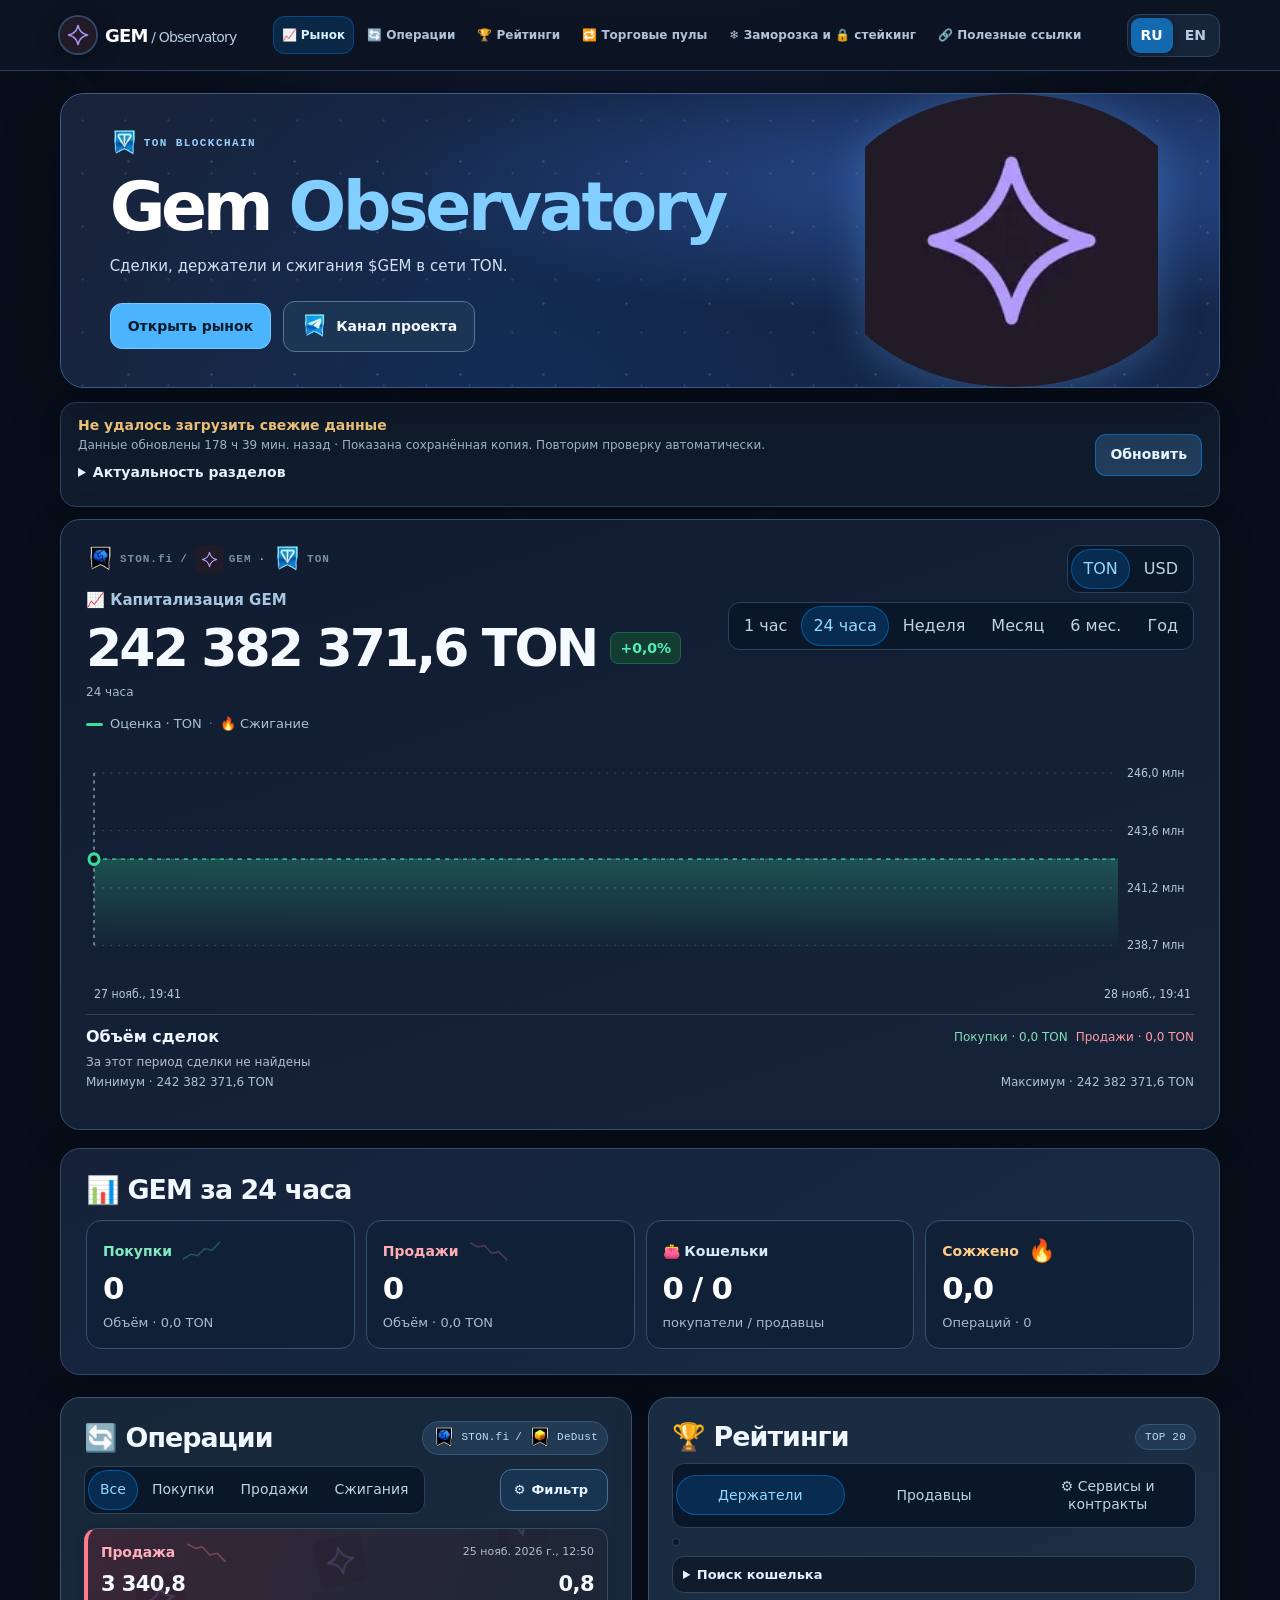
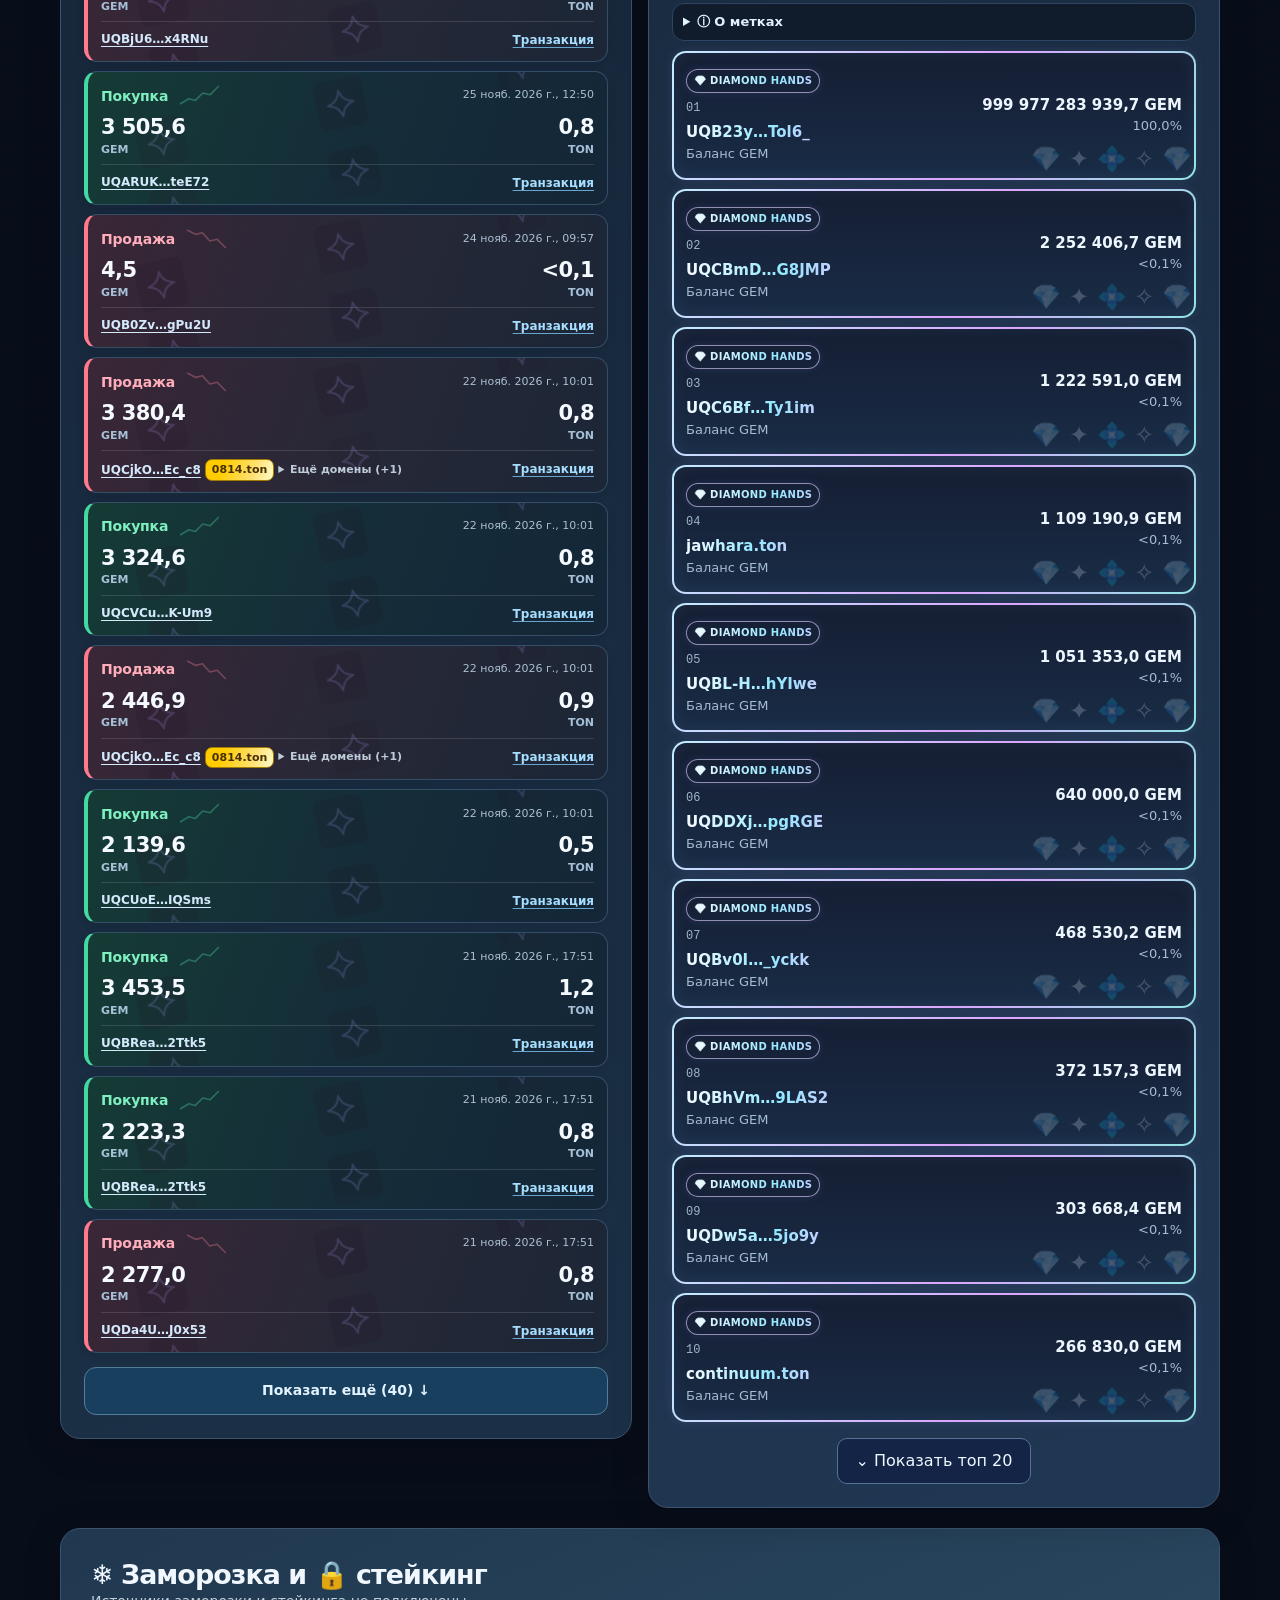
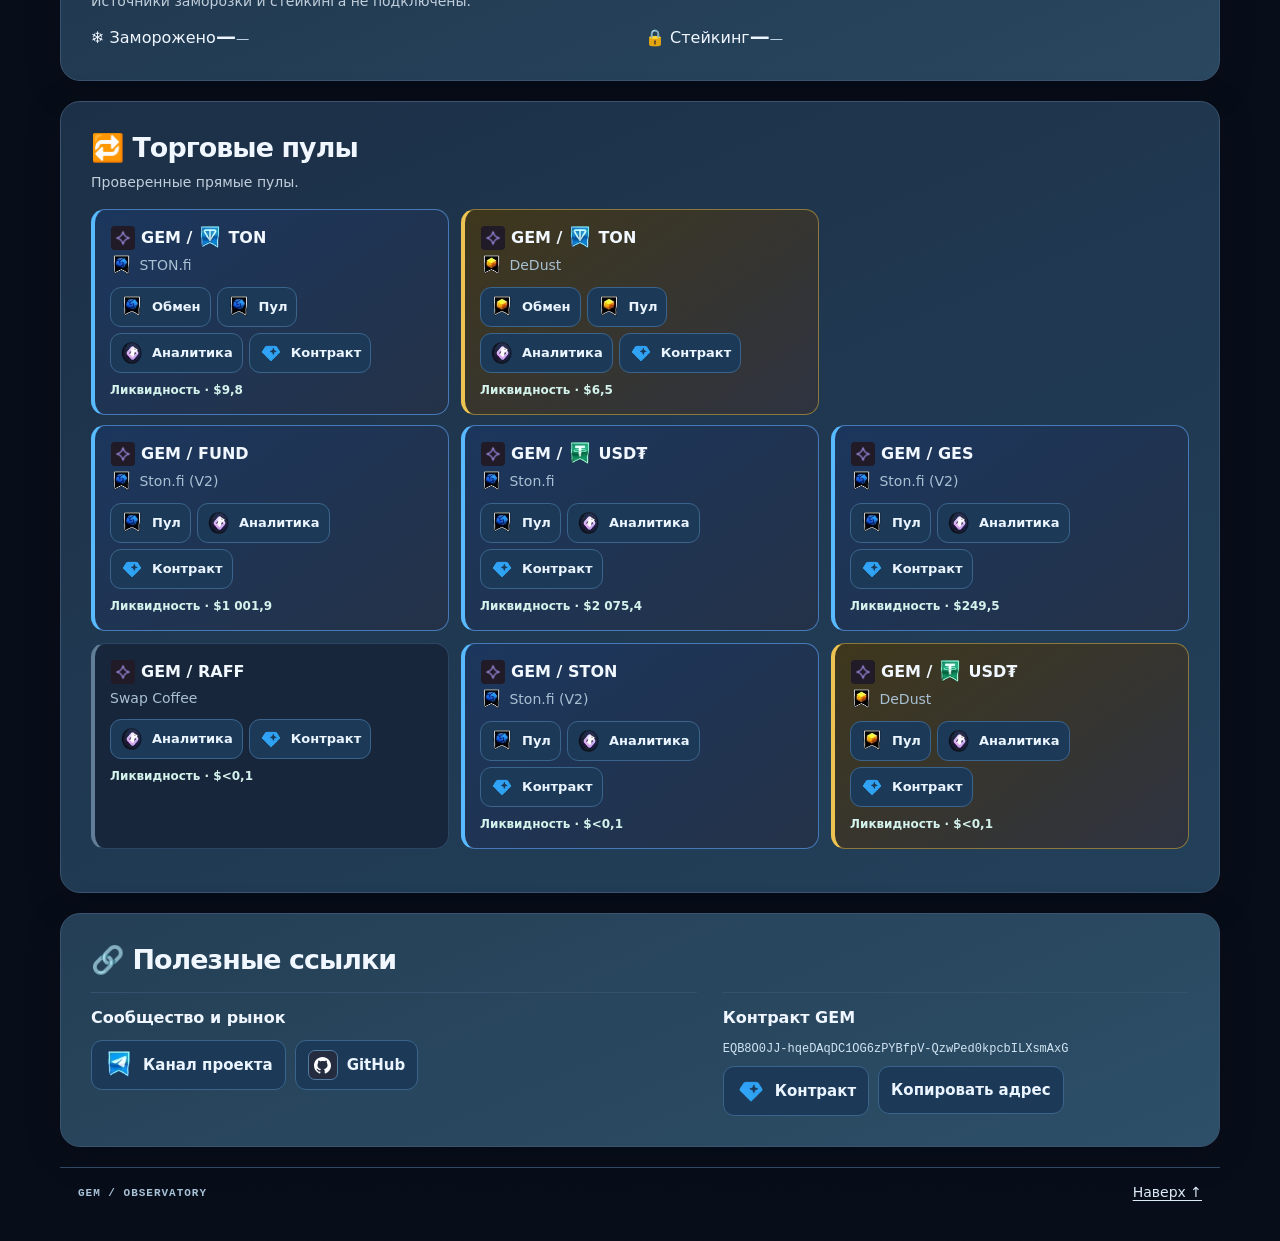
